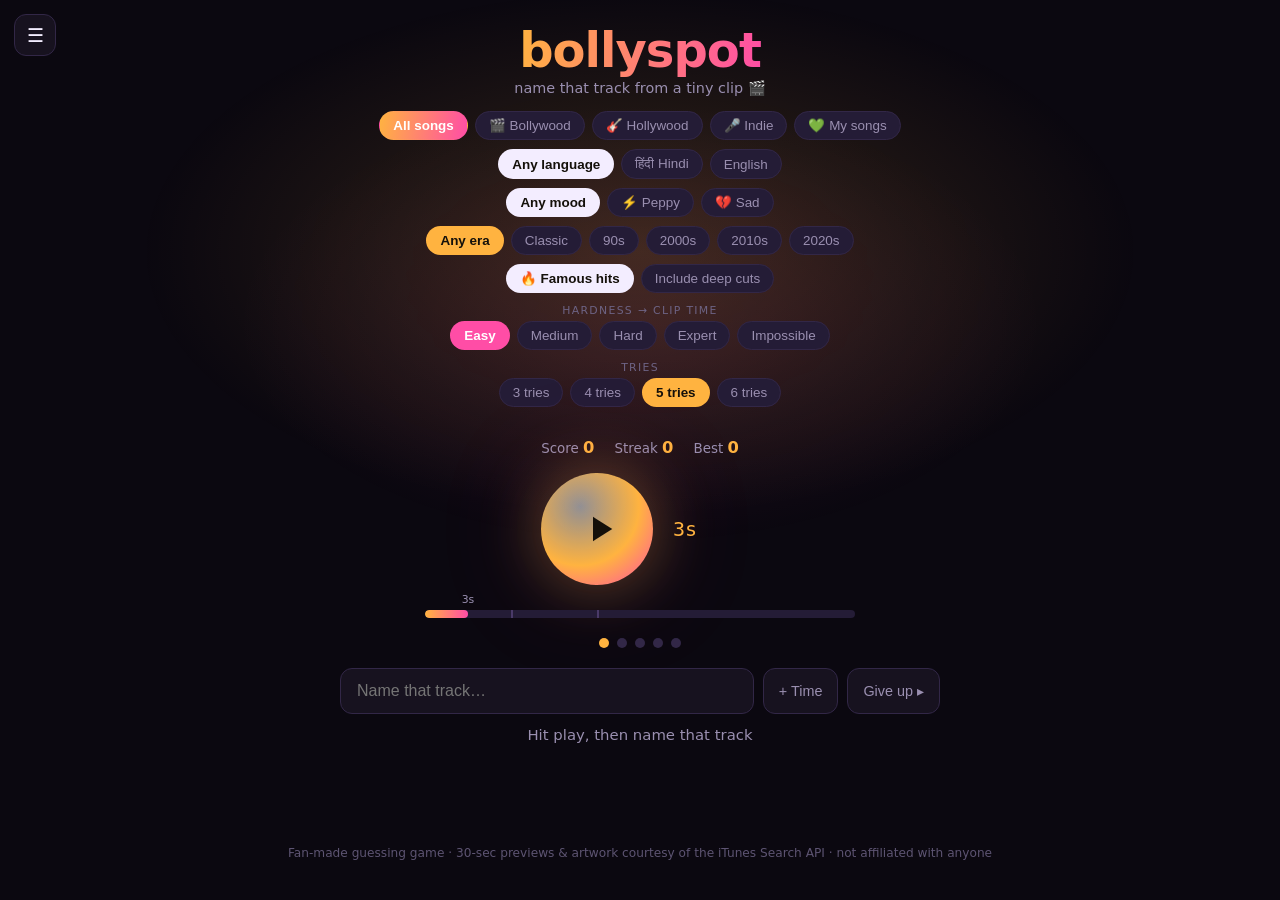
==== index.html @ 14701d55 "Import your own songs (Spotify export / pasted list) as a catalog - New My-songs catalog: paste Song" ====
<!DOCTYPE html>
<html lang="en">
<head>
<meta charset="utf-8">
<meta name="viewport" content="width=device-width, initial-scale=1">
<title>BollySpot — guess the song</title>
<style>
  :root {
    --bg: #0b0810;
    --panel: #17121f;
    --panel2: #1f1830;
    --text: #f3edff;
    --muted: #9a8fb0;
    --a1: #ffb340;
    --a2: #ff4da6;
    --a1-rgb: 255,179,64;
    --a2-rgb: 255,77,166;
    --green: #3ddc84;
    --red: #ff5470;
    --pill: #241c36;
    --line: #322747;
  }
  body[data-spot="green"] { --a1: #3ddc84; --a2: #1db954; --a1-rgb: 61,220,132; --a2-rgb: 29,185,84; }
  body[data-spot="blue"]  { --a1: #4dc3ff; --a2: #7a5cff; --a1-rgb: 77,195,255; --a2-rgb: 122,92,255; }
  body[data-spot="pink"]  { --a1: #ff4da6; --a2: #ff8a5c; --a1-rgb: 255,77,166; --a2-rgb: 255,138,92; }
  * { box-sizing: border-box; }
  html, body { height: 100%; }
  body {
    margin: 0;
    font-family: "Segoe UI", system-ui, -apple-system, sans-serif;
    background: var(--bg);
    color: var(--text);
    overflow-x: hidden;
  }
  .stage { min-height: 100vh; display: flex; flex-direction: column; align-items: center; padding: 20px 14px 40px; position: relative; }
  .spotlight {
    position: fixed; inset: 0; pointer-events: none; z-index: 0;
    background:
      radial-gradient(ellipse 60% 45% at 50% 28%, rgba(var(--a1-rgb), .17), transparent 65%),
      radial-gradient(ellipse 45% 35% at 50% 36%, rgba(var(--a2-rgb), .11), transparent 70%);
  }
  .wrap { position: relative; z-index: 1; width: 100%; max-width: 600px; display: flex; flex-direction: column; align-items: center; }
  h1.logo {
    font-size: clamp(2rem, 7vw, 3rem); margin: 2px 0 0; letter-spacing: -.02em;
    background: linear-gradient(100deg, var(--a1), var(--a2));
    -webkit-background-clip: text; background-clip: text; color: transparent; font-weight: 800;
  }
  .tagline { color: var(--muted); margin: 2px 0 14px; font-size: .9rem; }

  .pills { display: flex; flex-wrap: wrap; gap: 7px; justify-content: center; margin-bottom: 9px; }
  .pill {
    background: var(--pill); color: var(--muted); border: 1px solid var(--line);
    padding: 6px 13px; border-radius: 999px; cursor: pointer; font-size: .84rem; transition: all .15s;
    user-select: none;
  }
  .pill:hover { color: var(--text); border-color: #4a3a68; }
  .pill.active { color: #14100a; font-weight: 700; border-color: transparent; }
  .pills.cat .pill.active { background: linear-gradient(100deg, var(--a1), var(--a2)); color: #fff; }
  .pills.lang .pill.active, .pills.mood .pill.active, .pills.fame .pill.active { background: var(--text); }
  .pills.era .pill.active { background: var(--a1); }
  .pills.diff .pill.active { background: var(--a2); color: #fff; }
  .pills.tries .pill.active { background: var(--a1); }
  .rowlabel { font-size: .68rem; letter-spacing: .12em; text-transform: uppercase; color: #6d6384; margin: 2px 0 4px; }

  .chipbar { display: flex; gap: 8px; flex-wrap: wrap; justify-content: center; margin-bottom: 8px; }
  .chip {
    background: var(--panel2); border: 1px solid var(--a1); color: var(--a1);
    border-radius: 999px; padding: 5px 12px; font-size: .82rem; cursor: pointer;
  }
  .chip b { font-weight: 800; }

  .teambar { display: flex; gap: 8px; flex-wrap: wrap; justify-content: center; margin: 4px 0 6px; }
  .teamchip {
    background: var(--panel); border: 1px solid var(--line); border-radius: 12px;
    padding: 7px 14px; font-size: .88rem; color: var(--muted); cursor: pointer; transition: all .2s;
  }
  .teamchip b { color: var(--text); }
  .teamchip .tscore { color: var(--a1); font-weight: 800; margin-left: 6px; }
  .teamchip.turn { border-color: var(--a1); box-shadow: 0 0 18px rgba(var(--a1-rgb), .35); color: var(--text); }

  .stats { display: flex; gap: 20px; color: var(--muted); font-size: .84rem; margin: 4px 0 0; }
  .stats b { color: var(--a1); font-size: 1.02rem; }

  .playzone { margin: 16px 0 4px; display: flex; flex-direction: column; align-items: center; width: 100%; }
  .playrow { display: flex; align-items: center; gap: 20px; }
  .playbtn {
    width: 112px; height: 112px; border-radius: 50%;
    background: radial-gradient(circle at 35% 30%, rgba(255,255,255,.55), var(--a1) 55%, var(--a2));
    border: none; cursor: pointer; display: grid; place-items: center;
    box-shadow: 0 0 60px rgba(var(--a1-rgb), .35), 0 0 120px rgba(var(--a2-rgb), .15);
    transition: transform .12s;
  }
  .playbtn:hover { transform: scale(1.05); }
  .playbtn:active { transform: scale(.97); }
  .playbtn svg { width: 42px; height: 42px; fill: #14100a; margin-left: 6px; }
  .playbtn.playing svg { margin-left: 0; }
  .playbtn.pulse { animation: pulse 1.4s ease-out infinite; }
  @keyframes pulse {
    0% { box-shadow: 0 0 60px rgba(var(--a1-rgb), .35), 0 0 0 0 rgba(var(--a1-rgb), .45); }
    100% { box-shadow: 0 0 60px rgba(var(--a1-rgb), .35), 0 0 0 42px rgba(var(--a1-rgb), 0); }
  }
  .sniplen { font-family: Consolas, monospace; font-size: 1.25rem; color: var(--a1); min-width: 66px; text-align: left; }

  .timeline { width: 100%; max-width: 430px; margin-top: 16px; position: relative; height: 26px; }
  .tl-bar { position: absolute; top: 9px; left: 0; right: 0; height: 8px; border-radius: 4px; background: var(--pill); overflow: hidden; }
  .tl-fill { height: 100%; width: 0%; border-radius: 4px; background: linear-gradient(90deg, var(--a1), var(--a2)); transition: width .25s; }
  .tl-cursor { position: absolute; top: 6px; width: 2px; height: 14px; background: #fff; opacity: 0; transition: opacity .2s; }
  .tl-tick { position: absolute; top: 9px; width: 2px; height: 8px; background: #4a3a68; }
  .tl-label { position: absolute; top: -8px; font-size: .68rem; color: var(--muted); transform: translateX(-50%); }

  .attempts { display: flex; gap: 8px; margin-top: 11px; }
  .dot { width: 10px; height: 10px; border-radius: 50%; background: var(--line); }
  .dot.used { background: var(--red); }
  .dot.current { background: var(--a1); }

  .controls { display: flex; gap: 9px; width: 100%; margin-top: 16px; }
  .guessbox { position: relative; flex: 1; }
  .guessbox input {
    width: 100%; padding: 13px 16px; border-radius: 12px; background: var(--panel);
    color: var(--text); border: 1px solid var(--line); font-size: 1rem; outline: none;
  }
  .guessbox input:focus { border-color: var(--a1); }
  .btn {
    background: var(--panel); color: var(--muted); border: 1px solid var(--line);
    border-radius: 12px; padding: 0 15px; cursor: pointer; font-size: .9rem;
    transition: all .15s; white-space: nowrap;
  }
  .btn:hover { color: var(--text); border-color: #4a3a68; }
  .btn.warn:hover { color: var(--red); border-color: var(--red); }
  .suggest {
    position: absolute; left: 0; right: 0; bottom: calc(100% + 6px);
    background: var(--panel2); border: 1px solid var(--line); border-radius: 12px;
    max-height: 262px; overflow-y: auto; display: none; z-index: 5;
    box-shadow: 0 -8px 30px rgba(0,0,0,.5);
  }
  .suggest.open { display: block; }
  .sug { padding: 10px 14px; cursor: pointer; font-size: .92rem; border-bottom: 1px solid var(--pill); }
  .sug:last-child { border-bottom: none; }
  .sug small { color: var(--muted); display: block; }
  .sug:hover, .sug.sel { background: #2c2244; }

  .msg { min-height: 22px; margin-top: 12px; font-size: .93rem; color: var(--muted); text-align: center; }
  .shake { animation: shake .35s; }
  @keyframes shake { 0%,100%{transform:translateX(0)} 25%{transform:translateX(-8px)} 75%{transform:translateX(8px)} }

  /* toasts — above everything */
  .toasts { position: fixed; top: 16px; left: 50%; transform: translateX(-50%); z-index: 90; display: flex; flex-direction: column; gap: 8px; align-items: center; pointer-events: none; width: max-content; max-width: 92vw; }
  .toast {
    padding: 14px 26px; border-radius: 16px; font-weight: 800; font-size: 1.08rem;
    background: var(--panel2); border: 2px solid var(--line); color: var(--text);
    box-shadow: 0 12px 44px rgba(0,0,0,.65); animation: toastin .3s cubic-bezier(.2,1.4,.4,1);
    text-align: center;
  }
  .toast.out { animation: toastout .3s forwards; }
  .toast.good { border-color: var(--green); color: var(--green); background: #0f2b1d; }
  .toast.bad { border-color: var(--red); color: var(--red); background: #2f1420; }
  @keyframes toastin { from { transform: translateY(-34px) scale(.8); opacity: 0; } }
  @keyframes toastout { to { transform: translateY(-22px); opacity: 0; } }

  /* reveal — centered modal, no scrolling needed */
  .rscrim { position: fixed; inset: 0; z-index: 60; background: rgba(5,3,10,.72); backdrop-filter: blur(3px); display: none; }
  .rscrim.open { display: block; animation: fadein .2s; }
  @keyframes fadein { from { opacity: 0; } }
  .reveal {
    position: fixed; z-index: 61; top: 50%; left: 50%; transform: translate(-50%,-50%);
    width: min(420px, 92vw); display: none;
    background: var(--panel); border: 1px solid var(--line); border-radius: 20px;
    padding: 22px; text-align: center; box-shadow: 0 30px 80px rgba(0,0,0,.7);
  }
  .reveal.open { display: block; animation: pop .3s; }
  @keyframes pop { from { transform: translate(-50%,-50%) scale(.9); opacity: 0; } }
  .reveal img { width: 132px; height: 132px; border-radius: 14px; object-fit: cover; box-shadow: 0 8px 30px rgba(0,0,0,.5); }
  .reveal .rtitle { font-size: 1.3rem; font-weight: 800; margin: 12px 0 2px; }
  .reveal .rmeta { color: var(--muted); font-size: .92rem; }
  .reveal .verdict { font-weight: 800; font-size: 1rem; letter-spacing: .08em; text-transform: uppercase; margin-bottom: 10px; }
  .reveal .verdict.good { color: var(--green); }
  .reveal .verdict.bad { color: var(--red); }
  .reveal .actions { display: flex; gap: 10px; justify-content: center; margin-top: 18px; }
  .btn.primary { background: linear-gradient(100deg, var(--a1), var(--a2)); color: #fff; font-weight: 700; border: none; padding: 13px 24px; font-size: 1rem; }
  .btn.primary:hover { filter: brightness(1.15); color: #fff; }
  .reveal .btn { padding: 13px 16px; }

  /* menu */
  .menubtn {
    position: fixed; top: 14px; left: 14px; z-index: 70;
    width: 42px; height: 42px; border-radius: 12px; background: var(--panel);
    border: 1px solid var(--line); color: var(--text); cursor: pointer; font-size: 1.2rem;
  }
  .drawer {
    position: fixed; top: 0; left: 0; bottom: 0; width: min(310px, 86vw); z-index: 75;
    background: var(--panel2); border-right: 1px solid var(--line);
    transform: translateX(-100%); transition: transform .25s; padding: 18px;
    overflow-y: auto;
  }
  .drawer.open { transform: translateX(0); }
  .drawer h3 { margin: 16px 0 8px; font-size: .78rem; text-transform: uppercase; letter-spacing: .1em; color: var(--muted); }
  .drawer h3:first-of-type { margin-top: 6px; }
  .swatches { display: flex; gap: 10px; }
  .swatch { width: 34px; height: 34px; border-radius: 50%; cursor: pointer; border: 2px solid transparent; }
  .swatch.active { border-color: #fff; }
  .sw-gold { background: linear-gradient(120deg, #ffb340, #ff4da6); }
  .sw-green { background: linear-gradient(120deg, #3ddc84, #1db954); }
  .sw-blue { background: linear-gradient(120deg, #4dc3ff, #7a5cff); }
  .sw-pink { background: linear-gradient(120deg, #ff4da6, #ff8a5c); }
  .drawer label.row { display: flex; align-items: center; justify-content: space-between; padding: 7px 0; font-size: .92rem; color: var(--text); cursor: pointer; gap: 10px; }
  .drawer input[type="range"] { width: 120px; accent-color: var(--a1); }
  .drawer input[type="checkbox"] { accent-color: var(--a1); width: 18px; height: 18px; }
  .drawer input[type="text"] {
    width: 100%; padding: 10px 12px; border-radius: 10px; background: var(--panel);
    color: var(--text); border: 1px solid var(--line); font-size: .92rem; outline: none;
  }
  .drawer .btn { width: 100%; padding: 10px; margin-top: 6px; }
  .drawer .minipills { display: flex; gap: 6px; flex-wrap: wrap; }
  .drawer .minipills .pill { padding: 6px 12px; }
  .drawer .minipills .pill.active { background: var(--a1); }
  .scrim { position: fixed; inset: 0; z-index: 72; background: rgba(0,0,0,.5); display: none; }
  .scrim.open { display: block; }
  .drawer .count { color: var(--muted); font-size: .78rem; margin-top: 14px; line-height: 1.5; }

  footer { position: relative; z-index: 1; margin-top: auto; padding-top: 26px; color: #5d5472; font-size: .76rem; text-align: center; }

  @media (max-width: 520px) {
    .stage { padding: 14px 10px 30px; }
    .controls { flex-direction: column; }
    .controls .btn { padding: 13px; }
    .playbtn { width: 96px; height: 96px; }
    .playbtn svg { width: 36px; height: 36px; }
    .pill { padding: 6px 11px; font-size: .8rem; }
    .playrow { gap: 14px; }
    .stats { gap: 14px; }
    .reveal .actions { flex-direction: column; }
    .menubtn { top: 10px; left: 10px; }
    h1.logo { margin-top: 34px; }
  }
</style>
</head>
<body data-spot="gold">
<button class="menubtn" id="menuBtn" title="Options">☰</button>
<div class="scrim" id="scrim"></div>
<div class="drawer" id="drawer">
  <h3>Teams (pass &amp; play)</h3>
  <div class="minipills" id="teamPills"></div>
  <h3>My songs (Spotify / any list)</h3>
  <button class="btn" id="importBtn">📥 Import my songs</button>
  <button class="btn warn" id="clearMyBtn">Clear imported songs</button>
  <h3>Artist filter</h3>
  <input type="text" id="artistInput" list="artistList" placeholder="Type an artist…">
  <datalist id="artistList"></datalist>
  <button class="btn" id="artistClear">Clear artist</button>
  <h3>Spotlight</h3>
  <div class="swatches" id="swatches">
    <div class="swatch sw-gold active" data-spot="gold" title="Gold"></div>
    <div class="swatch sw-green" data-spot="green" title="Green"></div>
    <div class="swatch sw-blue" data-spot="blue" title="Blue"></div>
    <div class="swatch sw-pink" data-spot="pink" title="Pink"></div>
  </div>
  <h3>Gameplay</h3>
  <label class="row">From the start <input type="checkbox" id="fromStart"></label>
  <label class="row">Sound effects <input type="checkbox" id="sfx" checked></label>
  <label class="row">Volume <input type="range" id="volume" min="0" max="100" value="90"></label>
  <h3>Danger zone</h3>
  <button class="btn warn" id="resetStats">Reset score &amp; stats</button>
  <div class="count" id="catalogCount"></div>
</div>

<div class="stage">
  <div class="spotlight"></div>
  <div class="toasts" id="toasts"></div>
  <div class="wrap">
    <h1 class="logo">bollyspot</h1>
    <p class="tagline">name that track from a tiny clip 🎬</p>

    <div class="pills cat" id="catPills"></div>
    <div class="pills lang" id="langPills"></div>
    <div class="pills mood" id="moodPills"></div>
    <div class="pills era" id="eraPills"></div>
    <div class="pills fame" id="famePills"></div>
    <div class="rowlabel">Hardness → clip time</div>
    <div class="pills diff" id="diffPills"></div>
    <div class="rowlabel">Tries</div>
    <div class="pills tries" id="triesPills"></div>

    <div class="chipbar" id="chipbar"></div>
    <div class="teambar" id="teambar"></div>

    <div class="stats">
      <span>Score <b id="score">0</b></span>
      <span>Streak <b id="streak">0</b></span>
      <span>Best <b id="best">0</b></span>
    </div>

    <div class="playzone">
      <div class="playrow">
        <button class="playbtn pulse" id="playBtn" title="Play snippet (Space)">
          <svg viewBox="0 0 24 24" id="playIcon"><path d="M8 5v14l11-7z"/></svg>
        </button>
        <div class="sniplen" id="snipLen">0.1s</div>
      </div>
      <div class="timeline" id="timeline">
        <div class="tl-bar"><div class="tl-fill" id="tlFill"></div></div>
        <div class="tl-cursor" id="tlCursor"></div>
      </div>
      <div class="attempts" id="attempts"></div>
    </div>

    <div class="controls" id="controls">
      <div class="guessbox">
        <div class="suggest" id="suggest"></div>
        <input id="guess" type="text" placeholder="Name that track…" autocomplete="off" spellcheck="false">
      </div>
      <button class="btn" id="moreBtn" title="Doubles the clip, costs a try">+ Time</button>
      <button class="btn warn" id="skipBtn">Give up ▸</button>
    </div>

    <div class="msg" id="msg"></div>
  </div>

  <div class="rscrim" id="iscrim"></div>
  <div class="reveal imp" id="importModal">
    <div class="rtitle">📥 Import your songs</div>
    <div class="rmeta" style="margin:8px 0 12px">
      Paste songs below (one per line, <b>Song - Artist</b>) or drop a CSV export
      of your Spotify library (e.g. from <b>exportify.net</b> — open it, pick your
      Liked Songs playlist, download the CSV).
    </div>
    <textarea id="impText" placeholder="Kesariya - Arijit Singh&#10;Husn - Anuv Jain&#10;Blinding Lights - The Weeknd"
      style="width:100%;height:110px;background:var(--panel2);color:var(--text);border:1px solid var(--line);border-radius:10px;padding:10px;font-size:.9rem;resize:vertical"></textarea>
    <input type="file" id="impFile" accept=".csv,.txt" style="margin:10px 0;width:100%;color:var(--muted);font-size:.85rem">
    <div class="rmeta" id="impStatus" style="min-height:20px"></div>
    <div class="tl-bar" style="position:relative;margin:8px 0"><div class="tl-fill" id="impProg" style="width:0%"></div></div>
    <div class="actions">
      <button class="btn" id="impCancel">Close</button>
      <button class="btn primary" id="impStart">Scan &amp; match</button>
    </div>
  </div>

  <div class="rscrim" id="rscrim"></div>
  <div class="reveal" id="reveal">
    <div class="verdict" id="verdict"></div>
    <img id="rArt" alt="album art">
    <div class="rtitle" id="rTitle"></div>
    <div class="rmeta" id="rMeta"></div>
    <div class="actions">
      <button class="btn" id="fullBtn">▶ Play preview</button>
      <button class="btn primary" id="nextBtn">Next song ⟶</button>
    </div>
  </div>

  <footer>Fan-made guessing game · 30-sec previews &amp; artwork courtesy of the iTunes Search API · not affiliated with anyone</footer>
</div>

<script id="songdata" type="application/json">[{"t":"Tasveer Teri Dil Mein","a":"Lata Mangeshkar \u0026 Mohd. Rafi","m":"Maya","y":1937,"p":"https://audio-ssl.itunes.apple.com/itunes-assets/AudioPreview115/v4/a8/df/a7/a8dfa707-4ffc-b480-0bdf-1e609ef6c51b/mzaf_13122909032477651821.plus.aac.p.m4a","art":"https://is1-ssl.mzstatic.com/image/thumb/Music128/v4/66/66/bf/6666bf0c-572a-2478-de4b-653e000b7be9/191773224738.jpg/300x300bb.jpg","c":"b","l":"hi","f":0},{"t":"Suhani Raat Dhal Chuki","a":"Mohd. Rafi","m":"Dulari","y":1941,"p":"https://audio-ssl.itunes.apple.com/itunes-assets/AudioPreview115/v4/63/39/f9/6339f99f-0017-37fa-e75f-edfe9728d6c2/mzaf_10188318811697624551.plus.aac.p.m4a","art":"https://is1-ssl.mzstatic.com/image/thumb/Music128/v4/ac/89/9c/ac899c0a-c92f-243d-bafa-685e8c8ce4af/191773200664.jpg/300x300bb.jpg","c":"b","l":"hi","f":0},{"t":"Tere Mere Honthon Pe Mitwa","a":"Lata Mangeshkar \u0026 Babla Mehta","m":"Chandni","y":1942,"p":"https://audio-ssl.itunes.apple.com/itunes-assets/AudioPreview115/v4/ed/38/5f/ed385fb1-615d-2497-8a7c-5a4785753778/mzaf_1731039262826774845.plus.aac.p.m4a","art":"https://is1-ssl.mzstatic.com/image/thumb/Music62/v4/8a/3e/23/8a3e239d-32e0-428d-9c6c-301f7a7dc987/192562250280.jpg/300x300bb.jpg","c":"b","l":"hi","f":0},{"t":"The House I Live In (That\u0027s America To Me) [78 rpm Version]","a":"Frank Sinatra","m":"","y":1945,"p":"https://audio-ssl.itunes.apple.com/itunes-assets/AudioPreview115/v4/52/ca/70/52ca702d-b12f-3c4b-35d0-23d7b4f009be/mzaf_14296592251887927761.plus.aac.p.m4a","art":"https://is1-ssl.mzstatic.com/image/thumb/Music114/v4/0f/e6/46/0fe6466d-8ad3-4d5d-e2e3-ffe36ccd512d/886443927131.jpg/300x300bb.jpg","c":"h","l":"en","f":0},{"t":"Nancy (With The Laughing Face)","a":"Frank Sinatra","m":"","y":1945,"p":"https://audio-ssl.itunes.apple.com/itunes-assets/AudioPreview115/v4/5c/c3/ec/5cc3ecd9-3a14-b71f-9cb7-dc164e5ef32b/mzaf_10933127677423802681.plus.aac.p.m4a","art":"https://is1-ssl.mzstatic.com/image/thumb/Music3/v4/c1/c6/64/c1c664dd-d639-d280-2eb3-d4507127568f/dj.lehkesyv.jpg/300x300bb.jpg","c":"h","l":"en","f":0},{"t":"Kisi Ki Muskurahaton Se","a":"Mukesh","m":"Anari","y":1946,"p":"https://audio-ssl.itunes.apple.com/itunes-assets/AudioPreview115/v4/89/05/15/89051594-577f-7c1c-64b2-063983fea991/mzaf_1749019959683858413.plus.aac.p.m4a","art":"https://is1-ssl.mzstatic.com/image/thumb/Music114/v4/4e/0c/7e/4e0c7e02-75d9-d54d-45cd-359cbe73f2a5/191773202279.jpg/300x300bb.jpg","c":"b","l":"hi","f":1},{"t":"Dil Jalta Hai To Jalne De","a":"Mukesh","m":"Pehli Nazar","y":1946,"p":"https://audio-ssl.itunes.apple.com/itunes-assets/AudioPreview115/v4/e5/7b/ff/e57bffed-601b-774a-8067-6288ee993ec4/mzaf_12052891764380022042.plus.aac.p.m4a","art":"https://is1-ssl.mzstatic.com/image/thumb/Music128/v4/98/dc/8e/98dc8e54-0552-f691-facd-b73594c6909b/192562769447.jpg/300x300bb.jpg","c":"b","l":"hi","f":0},{"t":"KISI KI MUSKURAHATON PE","a":"Mukesh","m":"","y":1946,"p":"https://audio-ssl.itunes.apple.com/itunes-assets/AudioPreview116/v4/e0/23/65/e0236557-3bb1-d9bc-2d25-5b8bf074fb36/mzaf_16248184556772758122.plus.aac.p.m4a","art":"https://is1-ssl.mzstatic.com/image/thumb/Music126/v4/20/37/f9/2037f9f4-5879-4a1f-cd7b-b6f99363644a/197188590895.jpg/300x300bb.jpg","c":"b","l":"hi","f":0},{"t":"Yeh Mera Diwanapan Hai","a":"Mukesh","m":"Yahudi","y":1946,"p":"https://audio-ssl.itunes.apple.com/itunes-assets/AudioPreview125/v4/a3/17/bc/a317bcf6-e84e-8581-b43f-df8e17ea8e36/mzaf_15438594607442307834.plus.aac.p.m4a","art":"https://is1-ssl.mzstatic.com/image/thumb/Music118/v4/3f/3c/ef/3f3cef9b-0f31-70be-d2c0-df179cfe78ca/191773203450.jpg/300x300bb.jpg","c":"b","l":"hi","f":1},{"t":"Tum Mujhe Yun Bhula Na Paoge","a":"Mohd. Rafi","m":"Pagla Kahin Ka","y":1947,"p":"https://audio-ssl.itunes.apple.com/itunes-assets/AudioPreview115/v4/ff/da/9e/ffda9ebf-a458-a4c1-afb4-b5d008088188/mzaf_7538476551417706730.plus.aac.p.m4a","art":"https://is1-ssl.mzstatic.com/image/thumb/Music118/v4/f9/85/ef/f985ef32-7ec5-1faa-88ba-cbf69e639b2d/191773211554.jpg/300x300bb.jpg","c":"b","l":"hi","f":0},{"t":"Chaudhvin Ka Chand Ho","a":"Mohd. Rafi","m":"Chaudhvin Ka Chand","y":1947,"p":"https://audio-ssl.itunes.apple.com/itunes-assets/AudioPreview211/v4/38/4f/95/384f9564-f4cf-fac8-b677-fedc4ae024a8/mzaf_2604785627545434562.plus.aac.p.m4a","art":"https://is1-ssl.mzstatic.com/image/thumb/Music128/v4/b8/c2/81/b8c28149-c9dd-2075-2810-f1cc9dd3c187/192562482827.jpg/300x300bb.jpg","c":"b","l":"hi","f":0},{"t":"Aaja Tujhko Pukare Mera Pyar","a":"Mohd. Rafi","m":"Neel Kamal","y":1947,"p":"https://audio-ssl.itunes.apple.com/itunes-assets/AudioPreview115/v4/39/2f/5e/392f5e93-a881-5992-ccc4-611f2aff1873/mzaf_10434470995864711521.plus.aac.p.m4a","art":"https://is1-ssl.mzstatic.com/image/thumb/Music118/v4/a6/96/e3/a696e3e2-865d-e5d4-a01a-a8ec99341616/191773224998.jpg/300x300bb.jpg","c":"b","l":"hi","f":0},{"t":"Tumsa Nahin Dekha","a":"Mohd. Rafi","m":"Tumsa Nahin Dekha","y":1947,"p":"https://audio-ssl.itunes.apple.com/itunes-assets/AudioPreview115/v4/9d/7b/bc/9d7bbc31-325e-6738-6b3f-bf124e1326f9/mzaf_758161989134954374.plus.aac.p.m4a","art":"https://is1-ssl.mzstatic.com/image/thumb/Music128/v4/86/21/9b/86219bd1-7f36-0bdf-edd6-59f078eceb3d/191773202057.jpg/300x300bb.jpg","c":"b","l":"hi","f":0},{"t":"Teri Aankhon Ke Siva","a":"Mohd. Rafi","m":"Chirag","y":1947,"p":"https://audio-ssl.itunes.apple.com/itunes-assets/AudioPreview125/v4/dc/53/45/dc534534-7ebc-5e72-f1c9-e0523013bcde/mzaf_16668830905773275333.plus.aac.p.m4a","art":"https://is1-ssl.mzstatic.com/image/thumb/Music118/v4/bc/b9/3b/bcb93be6-914c-419e-fc87-ac6be5cc8612/191773211325.jpg/300x300bb.jpg","c":"b","l":"hi","f":0},{"t":"Awara Hoon","a":"Mukesh","m":"Awara","y":1948,"p":"https://audio-ssl.itunes.apple.com/itunes-assets/AudioPreview115/v4/27/74/e2/2774e27b-88e9-2e25-e665-7b0a08c280d9/mzaf_8375264960865960251.plus.aac.p.m4a","art":"https://is1-ssl.mzstatic.com/image/thumb/Music123/v4/a9/3f/67/a93f674c-378d-6665-5a38-6029e9b42465/191773204730.jpg/300x300bb.jpg","c":"b","l":"hi","f":1},{"t":"I\u0027ve Got a Crush on You","a":"Frank Sinatra","m":"","y":1948,"p":"https://audio-ssl.itunes.apple.com/itunes-assets/AudioPreview125/v4/4f/1a/fd/4f1afd36-e5ec-6d53-8093-a6956847d604/mzaf_12364329465751302991.plus.aac.p.m4a","art":"https://is1-ssl.mzstatic.com/image/thumb/Music114/v4/22/40/4b/22404bb9-cb98-0d1e-bb9a-d43f3ce841b5/886443930896.jpg/300x300bb.jpg","c":"h","l":"en","f":0},{"t":"Aa Ja Re Ab Mera Dil Pukare","a":"Mukesh \u0026 Lata Mangeshkar","m":"Aah","y":1948,"p":"https://audio-ssl.itunes.apple.com/itunes-assets/AudioPreview115/v4/1d/02/b4/1d02b4e0-dfbe-1a41-e449-07a67d6523fb/mzaf_9452670164002564569.plus.aac.p.m4a","art":"https://is1-ssl.mzstatic.com/image/thumb/Music124/v4/9d/74/21/9d7421b1-b679-43d8-b5b2-b725855ac9dd/191773201296.jpg/300x300bb.jpg","c":"b","l":"hi","f":0},{"t":"Patli Kamar Hai","a":"Lata Mangeshkar \u0026 Mukesh","m":"Barsaat","y":1949,"p":"https://audio-ssl.itunes.apple.com/itunes-assets/AudioPreview125/v4/2d/f9/8c/2df98ca1-9363-5ae9-0a13-4c099a5e5fb2/mzaf_1942251814568517549.plus.aac.p.m4a","art":"https://is1-ssl.mzstatic.com/image/thumb/Music124/v4/cd/a4/be/cda4be6f-e152-7399-6f5e-9f14dd9a566c/191773200671.jpg/300x300bb.jpg","c":"b","l":"hi","f":0},{"t":"Re Mama Re Mama Re","a":"Mohd. Rafi","m":"Andaz","y":1949,"p":"https://audio-ssl.itunes.apple.com/itunes-assets/AudioPreview211/v4/61/f3/27/61f3274c-26ef-fca1-5db2-619bb916dc2d/mzaf_14462149855172789060.plus.aac.p.m4a","art":"https://is1-ssl.mzstatic.com/image/thumb/Music62/v4/d9/42/b1/d942b197-2d2e-0a5b-ab75-ef42ff251963/191773225100.jpg/300x300bb.jpg","c":"b","l":"hi","f":0},{"t":"Ek Pardesi Mera Dil Le Gaya","a":"Mohd. Rafi \u0026 Asha Bhosle","m":"Phagun","y":1949,"p":"https://audio-ssl.itunes.apple.com/itunes-assets/AudioPreview115/v4/cb/23/69/cb23691d-5d00-ad5e-6cec-0ebc38ea54c6/mzaf_9578356281558966535.plus.aac.p.m4a","art":"https://is1-ssl.mzstatic.com/image/thumb/Music124/v4/94/cd/7c/94cd7c01-e405-5c28-543d-ea4c6c208ecb/191773203467.jpg/300x300bb.jpg","c":"b","l":"hi","f":0},{"t":"Dam Bhar Jo Udhar Munh Phere","a":"Lata Mangeshkar \u0026 Mukesh","m":"Awara","y":1949,"p":"https://audio-ssl.itunes.apple.com/itunes-assets/AudioPreview115/v4/f8/3c/cb/f83ccb1a-2b21-8feb-bad0-cce19a969fc3/mzaf_16323772498534891310.plus.aac.p.m4a","art":"https://is1-ssl.mzstatic.com/image/thumb/Music123/v4/a9/3f/67/a93f674c-378d-6665-5a38-6029e9b42465/191773204730.jpg/300x300bb.jpg","c":"b","l":"hi","f":0},{"t":"O Mere Sanam","a":"Lata Mangeshkar \u0026 Mukesh","m":"Sangam","y":1949,"p":"https://audio-ssl.itunes.apple.com/itunes-assets/AudioPreview115/v4/6c/43/ed/6c43eded-0d81-9939-3bb1-6af9c10858f8/mzaf_13395152617293784611.plus.aac.p.m4a","art":"https://is1-ssl.mzstatic.com/image/thumb/Music128/v4/06/c3/ae/06c3ae6e-a0d9-71a1-b971-677aed445528/191773199548.jpg/300x300bb.jpg","c":"b","l":"hi","f":0},{"t":"Dil Ki Nazar Se","a":"Lata Mangeshkar \u0026 Mukesh","m":"Anari","y":1949,"p":"https://audio-ssl.itunes.apple.com/itunes-assets/AudioPreview125/v4/cf/dc/dc/cfdcdc1f-1cbb-9f95-c93b-c3421869317f/mzaf_18264826627081379977.plus.aac.p.m4a","art":"https://is1-ssl.mzstatic.com/image/thumb/Music114/v4/4e/0c/7e/4e0c7e02-75d9-d54d-45cd-359cbe73f2a5/191773202279.jpg/300x300bb.jpg","c":"b","l":"hi","f":0},{"t":"Dil Tadap Tadap Ke Kah Raha","a":"Mukesh \u0026 Lata Mangeshkar","m":"Madhumati","y":1949,"p":"https://audio-ssl.itunes.apple.com/itunes-assets/AudioPreview125/v4/fa/6f/30/fa6f30ca-aa1a-eb4f-8795-df0fd25bb680/mzaf_13913119021374678038.plus.aac.p.m4a","art":"https://is1-ssl.mzstatic.com/image/thumb/Music118/v4/42/36/4f/42364f16-3322-97e7-867e-7a55cdb7cd86/191773224691.jpg/300x300bb.jpg","c":"b","l":"hi","f":1},{"t":"Chhoo Lene Do Nazuk Honthon Ko","a":"Mohd. Rafi","m":"Kaajal","y":1949,"p":"https://audio-ssl.itunes.apple.com/itunes-assets/AudioPreview221/v4/a8/0b/4e/a80b4e61-0596-5a99-603e-033409a39346/mzaf_5592330004635742348.plus.aac.p.m4a","art":"https://is1-ssl.mzstatic.com/image/thumb/Music128/v4/b8/c2/81/b8c28149-c9dd-2075-2810-f1cc9dd3c187/192562482827.jpg/300x300bb.jpg","c":"b","l":"hi","f":0},{"t":"Lag Ja Gale Se Phir","a":"Lata Mangeshkar","m":"Woh Kaun Thi?","y":1949,"p":"https://audio-ssl.itunes.apple.com/itunes-assets/AudioPreview221/v4/8f/52/8e/8f528ee9-5254-6456-5665-bca842b03b40/mzaf_7043251027746538112.plus.aac.p.m4a","art":"https://is1-ssl.mzstatic.com/image/thumb/Music124/v4/4f/59/b4/4f59b41c-6997-9861-2a3d-8c77e7183306/191773223571.jpg/300x300bb.jpg","c":"b","l":"hi","f":1},{"t":"Aap Ki Nazron Ne Samjha","a":"Lata Mangeshkar","m":"Anpadh","y":1949,"p":"https://audio-ssl.itunes.apple.com/itunes-assets/AudioPreview221/v4/79/a4/14/79a414e9-516c-e638-d52c-3ff6b9fdc8dd/mzaf_3603814049644362459.plus.aac.p.m4a","art":"https://is1-ssl.mzstatic.com/image/thumb/Music124/v4/3e/2b/92/3e2b926c-1189-e2f9-abf4-787f26e48482/191773208899.jpg/300x300bb.jpg","c":"b","l":"hi","f":1},{"t":"Aaiye Meherban","a":"Asha Bhosle","m":"","y":1950,"p":"https://audio-ssl.itunes.apple.com/itunes-assets/AudioPreview115/v4/42/7f/a1/427fa15f-5a1b-f933-3feb-fcbd551005fe/mzaf_11061291192969247027.plus.aac.p.m4a","art":"https://is1-ssl.mzstatic.com/image/thumb/Music4/v4/41/ed/d5/41edd537-0925-eac8-2f16-227e0f3ba5b0/5204833038048.jpg/300x300bb.jpg","c":"b","l":"hi","f":0},{"t":"Bhay Bhanjana Vandana Sun","a":"Manna Dey","m":"Basant Bahar","y":1950,"p":"https://audio-ssl.itunes.apple.com/itunes-assets/AudioPreview115/v4/67/7d/5e/677d5e06-d4a1-667b-feb6-770355106267/mzaf_10810278135194603363.plus.aac.p.m4a","art":"https://is1-ssl.mzstatic.com/image/thumb/Music118/v4/28/c0/79/28c07924-51ea-8b7a-0e7d-a36296a86e42/191773222765.jpg/300x300bb.jpg","c":"b","l":"hi","f":0},{"t":"Itna Na Mujhse Tu Pyar Badha","a":"Talat Mahmood \u0026 Lata Mangeshkar","m":"Chhaya","y":1950,"p":"https://audio-ssl.itunes.apple.com/itunes-assets/AudioPreview221/v4/f1/09/91/f1099187-3c3d-1052-3635-121a867fd6d2/mzaf_5022351007283744829.plus.aac.p.m4a","art":"https://is1-ssl.mzstatic.com/image/thumb/Music128/v4/74/cb/87/74cb8725-f0ad-5422-d57d-de8384b9cc9f/191773208868.jpg/300x300bb.jpg","c":"b","l":"hi","f":1},{"t":"The Song Is You","a":"Frank Sinatra","m":"","y":1951,"p":"https://audio-ssl.itunes.apple.com/itunes-assets/AudioPreview221/v4/95/bf/78/95bf782b-63ef-25a0-1d17-33785be528d8/mzaf_15917466091755138554.plus.aac.p.m4a","art":"https://is1-ssl.mzstatic.com/image/thumb/Music124/v4/41/06/f2/4106f217-1192-3a59-ea56-b515dbd5c50c/dj.kuworvmb.jpg/300x300bb.jpg","c":"h","l":"en","f":0},{"t":"I\u0027m a Fool to Want You (78 RPM Version)","a":"Frank Sinatra \u0026 The Ray Charles Singers","m":"","y":1951,"p":"https://audio-ssl.itunes.apple.com/itunes-assets/AudioPreview115/v4/7a/32/52/7a325235-895e-2174-3fb3-1c87b05990d7/mzaf_1253069129280115442.plus.aac.p.m4a","art":"https://is1-ssl.mzstatic.com/image/thumb/Music124/v4/cf/65/0f/cf650f2f-ee57-78d5-d6b2-e60fb8177bf7/886443930933.jpg/300x300bb.jpg","c":"h","l":"en","f":0},{"t":"I\u0027m a Fool to Want You","a":"Frank Sinatra","m":"","y":1951,"p":"https://audio-ssl.itunes.apple.com/itunes-assets/AudioPreview221/v4/c2/4c/23/c24c2306-c926-b6a2-509d-d7f40851a947/mzaf_5784670885595463177.plus.aac.p.m4a","art":"https://is1-ssl.mzstatic.com/image/thumb/Music/7e/09/bf/mzi.ixzwawar.jpg/300x300bb.jpg","c":"h","l":"en","f":0},{"t":"Hum Tujhse Mohabbat Kar Ke","a":"Mukesh","m":"Awara","y":1952,"p":"https://audio-ssl.itunes.apple.com/itunes-assets/AudioPreview125/v4/d7/84/0c/d7840c36-1137-d208-a27b-d329ce0aa3b8/mzaf_7452725432565090200.plus.aac.p.m4a","art":"https://is1-ssl.mzstatic.com/image/thumb/Music123/v4/a9/3f/67/a93f674c-378d-6665-5a38-6029e9b42465/191773204730.jpg/300x300bb.jpg","c":"b","l":"hi","f":0},{"t":"Zameen Se Humen Aasman Par","a":"Asha Bhosle \u0026 Mohd. Rafi","m":"Adalat","y":1952,"p":"https://audio-ssl.itunes.apple.com/itunes-assets/AudioPreview115/v4/e4/47/a3/e447a31a-9b3f-569c-798e-0ade27db00e9/mzaf_4063332901700257744.plus.aac.p.m4a","art":"https://is1-ssl.mzstatic.com/image/thumb/Music128/v4/9d/83/d8/9d83d839-c19c-1b45-7f96-919cd4c44e4b/191773222628.jpg/300x300bb.jpg","c":"b","l":"hi","f":0},{"t":"Aan Milo Shyam Sanwre","a":"Geeta Dutt \u0026 Manna Dey","m":"Devdas","y":1952,"p":"https://audio-ssl.itunes.apple.com/itunes-assets/AudioPreview125/v4/e4/fd/5e/e4fd5e96-4b85-5638-8e04-aefb37b7eb97/mzaf_17205941226269633723.plus.aac.p.m4a","art":"https://is1-ssl.mzstatic.com/image/thumb/Music128/v4/4f/2a/57/4f2a5705-1d4f-359c-e509-5a84aa1e8e44/191773202996.jpg/300x300bb.jpg","c":"b","l":"hi","f":0},{"t":"Dil Ke Jharokhe Mein","a":"Mohd. Rafi","m":"Brahmachari","y":1952,"p":"https://audio-ssl.itunes.apple.com/itunes-assets/AudioPreview115/v4/1d/9b/aa/1d9baac2-fe64-32dd-d94c-ba1117c1780b/mzaf_5692529285361070463.plus.aac.p.m4a","art":"https://is1-ssl.mzstatic.com/image/thumb/Music114/v4/31/12/c2/3112c2a8-49d8-9594-80cc-f1e6fb103c81/191773222888.jpg/300x300bb.jpg","c":"b","l":"hi","f":0},{"t":"Tere Bina Aag Yeh Chandni","a":"Lata Mangeshkar \u0026 Manna Dey","m":"Awara","y":1952,"p":"https://audio-ssl.itunes.apple.com/itunes-assets/AudioPreview115/v4/a0/5d/48/a05d4800-5ff1-3cbb-2f7a-79ff27bae261/mzaf_8193051461542691882.plus.aac.p.m4a","art":"https://is1-ssl.mzstatic.com/image/thumb/Music123/v4/a9/3f/67/a93f674c-378d-6665-5a38-6029e9b42465/191773204730.jpg/300x300bb.jpg","c":"b","l":"hi","f":0},{"t":"Yeh Mera Prem Patra","a":"Mohd. Rafi","m":"Sangam","y":1952,"p":"https://audio-ssl.itunes.apple.com/itunes-assets/AudioPreview125/v4/96/f9/bc/96f9bc59-44a4-7150-e0e8-2481003cc0a0/mzaf_396612150916686066.plus.aac.p.m4a","art":"https://is1-ssl.mzstatic.com/image/thumb/Music128/v4/06/c3/ae/06c3ae6e-a0d9-71a1-b971-677aed445528/191773199548.jpg/300x300bb.jpg","c":"b","l":"hi","f":0},{"t":"O Mehbooba","a":"Mukesh","m":"Sangam","y":1953,"p":"https://audio-ssl.itunes.apple.com/itunes-assets/AudioPreview125/v4/8e/14/04/8e140410-d230-5d2f-1551-ff9736bd2c62/mzaf_8143999935559341027.plus.aac.p.m4a","art":"https://is1-ssl.mzstatic.com/image/thumb/Music128/v4/06/c3/ae/06c3ae6e-a0d9-71a1-b971-677aed445528/191773199548.jpg/300x300bb.jpg","c":"b","l":"hi","f":0},{"t":"Dharti Kahe Pukaar Ke","a":"Lata Mangeshkar \u0026 Manna Dey","m":"Do Bigha Zamin","y":1953,"p":"https://audio-ssl.itunes.apple.com/itunes-assets/AudioPreview125/v4/2a/a2/c5/2aa2c58e-87ca-d92f-4d1e-2d3c7f5c0d0e/mzaf_6118007031058576029.plus.aac.p.m4a","art":"https://is1-ssl.mzstatic.com/image/thumb/Music118/v4/ad/fd/4c/adfd4c84-1149-3d3b-d8fd-0a7e19737e7a/191773203436.jpg/300x300bb.jpg","c":"b","l":"hi","f":0},{"t":"Bol Radha Bol, Pt. 1","a":"Mukesh \u0026 Vyjayanthimala","m":"Sangam","y":1953,"p":"https://audio-ssl.itunes.apple.com/itunes-assets/AudioPreview125/v4/d7/d6/d1/d7d6d156-3bd2-0567-544b-feb78e2ba239/mzaf_15920542290880270856.plus.aac.p.m4a","art":"https://is1-ssl.mzstatic.com/image/thumb/Music128/v4/06/c3/ae/06c3ae6e-a0d9-71a1-b971-677aed445528/191773199548.jpg/300x300bb.jpg","c":"b","l":"hi","f":0},{"t":"Jane Na Nazar Pehchane Jigar","a":"Lata Mangeshkar \u0026 Mukesh","m":"Aah","y":1953,"p":"https://audio-ssl.itunes.apple.com/itunes-assets/AudioPreview125/v4/22/ea/0c/22ea0cd7-3756-9075-9d64-588fdcb67631/mzaf_16750688470409633970.plus.aac.p.m4a","art":"https://is1-ssl.mzstatic.com/image/thumb/Music124/v4/9d/74/21/9d7421b1-b679-43d8-b5b2-b725855ac9dd/191773201296.jpg/300x300bb.jpg","c":"b","l":"hi","f":0},{"t":"Har Dil Jo Pyar Karega","a":"Lata Mangeshkar, Mukesh \u0026 Mahendra Kapoor","m":"Sangam","y":1953,"p":"https://audio-ssl.itunes.apple.com/itunes-assets/AudioPreview125/v4/14/47/42/144742a9-dec7-8cc5-ce57-64c824bcaba7/mzaf_1413946315096831373.plus.aac.p.m4a","art":"https://is1-ssl.mzstatic.com/image/thumb/Music128/v4/06/c3/ae/06c3ae6e-a0d9-71a1-b971-677aed445528/191773199548.jpg/300x300bb.jpg","c":"b","l":"hi","f":0},{"t":"Mama He Treats Your Daughter Mean","a":"Ruth Brown","m":"","y":1953,"p":"https://audio-ssl.itunes.apple.com/itunes-assets/AudioPreview115/v4/29/3b/62/293b627d-6073-bed4-19ac-b8d1c04d85be/mzaf_971146225394379785.plus.aac.p.m4a","art":"https://is1-ssl.mzstatic.com/image/thumb/Music/79/46/86/mzi.qidxquwl.jpg/300x300bb.jpg","c":"h","l":"en","f":0},{"t":"Dost Dost Na Raha Pyar Pyar Na Raha","a":"Mukesh","m":"Sangam","y":1953,"p":"https://audio-ssl.itunes.apple.com/itunes-assets/AudioPreview115/v4/92/1f/ca/921fca5a-5e4f-6b6d-5bb9-c2b72ec6da7a/mzaf_11200242124197077431.plus.aac.p.m4a","art":"https://is1-ssl.mzstatic.com/image/thumb/Music128/v4/06/c3/ae/06c3ae6e-a0d9-71a1-b971-677aed445528/191773199548.jpg/300x300bb.jpg","c":"b","l":"hi","f":0},{"t":"Tu Pyar Ka Sagar Hai","a":"Manna Dey","m":"Seema","y":1954,"p":"https://audio-ssl.itunes.apple.com/itunes-assets/AudioPreview125/v4/0b/b2/94/0bb294ea-3219-342f-83d3-0c3bb520e9a4/mzaf_5382754885425237010.plus.aac.p.m4a","art":"https://is1-ssl.mzstatic.com/image/thumb/Music118/v4/df/76/32/df7632f1-1e14-c8af-c836-b1d99e4533dc/191773201579.jpg/300x300bb.jpg","c":"b","l":"hi","f":1},{"t":"One for My Baby (And One More for the Road)","a":"Frank Sinatra","m":"","y":1954,"p":"https://audio-ssl.itunes.apple.com/itunes-assets/AudioPreview126/v4/b2/20/07/b220070d-6a9d-fb29-53bb-c3615901d288/mzaf_14384484206446317986.plus.aac.p.m4a","art":"https://is1-ssl.mzstatic.com/image/thumb/Music122/v4/6b/50/01/6b500151-82fa-ee63-8b11-5d7c7c7dac95/886445895827.jpg/300x300bb.jpg","c":"h","l":"en","f":0},{"t":"Phool Gendva Na Maro","a":"Manna Dey","m":"Dooj Ka Chand","y":1954,"p":"https://audio-ssl.itunes.apple.com/itunes-assets/AudioPreview125/v4/f6/1a/85/f61a8594-c790-718d-ff80-1ef842ed842a/mzaf_17343989835109993975.plus.aac.p.m4a","art":"https://is1-ssl.mzstatic.com/image/thumb/Music118/v4/e3/79/10/e37910f1-92ed-0835-fc12-28433d669665/191773227265.jpg/300x300bb.jpg","c":"b","l":"hi","f":0},{"t":"That\u0027s All Right","a":"Elvis Presley","m":"","y":1954,"p":"https://audio-ssl.itunes.apple.com/itunes-assets/AudioPreview211/v4/16/92/2e/16922e82-e557-2b85-4a6f-acbc110ef73c/mzaf_1759554588752267020.plus.aac.p.m4a","art":"https://is1-ssl.mzstatic.com/image/thumb/Music211/v4/31/50/1c/31501c72-3bfb-80be-5898-318329885ace/078636767529.jpg/300x300bb.jpg","c":"h","l":"en","f":0},{"t":"My Funny Valentine","a":"Frank Sinatra","m":"","y":1954,"p":"https://audio-ssl.itunes.apple.com/itunes-assets/AudioPreview221/v4/7a/f4/1c/7af41c82-a107-dc77-e534-5241278c4b49/mzaf_17743017976446055122.plus.aac.p.m4a","art":"https://is1-ssl.mzstatic.com/image/thumb/Music122/v4/1d/57/b8/1d57b8b4-12f9-6a24-a34a-8d721ffa8338/14UMGIM63102.rgb.jpg/300x300bb.jpg","c":"h","l":"en","f":0},{"t":"I Get a Kick Out of You","a":"Frank Sinatra","m":"","y":1954,"p":"https://audio-ssl.itunes.apple.com/itunes-assets/AudioPreview211/v4/02/ca/27/02ca2733-b5b6-74cb-fb86-b0800037836d/mzaf_5883952924282080607.plus.aac.p.m4a","art":"https://is1-ssl.mzstatic.com/image/thumb/Music122/v4/1d/57/b8/1d57b8b4-12f9-6a24-a34a-8d721ffa8338/14UMGIM63102.rgb.jpg/300x300bb.jpg","c":"h","l":"en","f":0},{"t":"Good Rockin\u0027 Tonight","a":"Elvis Presley","m":"","y":1954,"p":"https://audio-ssl.itunes.apple.com/itunes-assets/AudioPreview211/v4/67/55/a6/6755a620-670a-08be-b2d9-6264cddcaec5/mzaf_3339147938221112353.plus.aac.p.m4a","art":"https://is1-ssl.mzstatic.com/image/thumb/Music211/v4/31/50/1c/31501c72-3bfb-80be-5898-318329885ace/078636767529.jpg/300x300bb.jpg","c":"h","l":"en","f":0},{"t":"Lapak Jhapak Tu Aa Re Badarwa","a":"Manna Dey","m":"Boot Polish","y":1954,"p":"https://audio-ssl.itunes.apple.com/itunes-assets/AudioPreview125/v4/20/b4/19/20b4191c-0dab-8b8f-8c12-97a0e43f2668/mzaf_7652101774874852260.plus.aac.p.m4a","art":"https://is1-ssl.mzstatic.com/image/thumb/Music128/v4/2f/5c/a8/2f5ca830-867d-4f72-260b-5548760d44b1/191773201500.jpg/300x300bb.jpg","c":"b","l":"hi","f":0},{"t":"Ketaki Gulab Juhi","a":"Manna Dey \u0026 Pandit Bhimsen Joshi","m":"Basant Bahar","y":1954,"p":"https://audio-ssl.itunes.apple.com/itunes-assets/AudioPreview115/v4/fb/2f/7d/fb2f7d11-639b-52cb-eceb-2c0be9f8502d/mzaf_17498697761997718374.plus.aac.p.m4a","art":"https://is1-ssl.mzstatic.com/image/thumb/Music118/v4/28/c0/79/28c07924-51ea-8b7a-0e7d-a36296a86e42/191773222765.jpg/300x300bb.jpg","c":"b","l":"hi","f":0},{"t":"Just One of Those Things","a":"Frank Sinatra","m":"","y":1954,"p":"https://audio-ssl.itunes.apple.com/itunes-assets/AudioPreview221/v4/27/49/f3/2749f350-183d-9d6b-2b26-73c7e47943bd/mzaf_4452181690526818893.plus.aac.p.m4a","art":"https://is1-ssl.mzstatic.com/image/thumb/Music128/v4/1a/d9/48/1ad94885-decc-03cf-b099-23f99e59c511/00602547467157.rgb.jpg/300x300bb.jpg","c":"h","l":"en","f":0},{"t":"Poochho Na Kaise Maine, Pt. 2","a":"Manna Dey","m":"Meri Surat Teri Ankhen","y":1954,"p":"https://audio-ssl.itunes.apple.com/itunes-assets/AudioPreview115/v4/17/68/af/1768af69-0982-087c-4fb7-f062a94f89d4/mzaf_6270273801294332977.plus.aac.p.m4a","art":"https://is1-ssl.mzstatic.com/image/thumb/Music118/v4/fd/e5/bc/fde5bc2f-7bc4-157d-d3d2-3d844b052e67/191773209537.jpg/300x300bb.jpg","c":"b","l":"hi","f":0},{"t":"Mera Joota Hai Japani","a":"Mukesh","m":"Shree 420","y":1955,"p":"https://audio-ssl.itunes.apple.com/itunes-assets/AudioPreview125/v4/87/c6/d2/87c6d286-2f67-18db-c0ed-2e75344e0624/mzaf_14894332734830656683.plus.aac.p.m4a","art":"https://is1-ssl.mzstatic.com/image/thumb/Music114/v4/82/2f/43/822f43f1-af51-4547-4038-591b339d3751/191773200039.jpg/300x300bb.jpg","c":"b","l":"hi","f":0},{"t":"I Wanna Do More","a":"Ruth Brown","m":"","y":1955,"p":"https://audio-ssl.itunes.apple.com/itunes-assets/AudioPreview115/v4/ba/cd/46/bacd46ad-8ee8-cc93-4f63-6dc0fef191f0/mzaf_17230727373709163120.plus.aac.p.m4a","art":"https://is1-ssl.mzstatic.com/image/thumb/Features114/v4/19/41/49/194149a8-0484-dfde-759f-d5a4b0847c75/dj.fykwklhs.jpg/300x300bb.jpg","c":"h","l":"en","f":0},{"t":"Yeh Dil Na Hota Bechara","a":"Kishore Kumar","m":"Jewel Thief","y":1955,"p":"https://audio-ssl.itunes.apple.com/itunes-assets/AudioPreview115/v4/46/ac/82/46ac82bb-f5fb-ab84-5abf-bef45c5f430e/mzaf_14532825794002798098.plus.aac.p.m4a","art":"https://is1-ssl.mzstatic.com/image/thumb/Music113/v4/01/25/7f/01257f0e-a3a2-7059-c97b-930088557dbc/191773204839.jpg/300x300bb.jpg","c":"b","l":"hi","f":0},{"t":"Mystery Train","a":"Elvis Presley","m":"","y":1955,"p":"https://audio-ssl.itunes.apple.com/itunes-assets/AudioPreview221/v4/b9/32/72/b9327205-2463-c088-b950-d712b52e6f13/mzaf_14706910286510574440.plus.aac.p.m4a","art":"https://is1-ssl.mzstatic.com/image/thumb/Music114/v4/ee/9c/82/ee9c8287-19a0-919d-97b2-b2c36e39bda7/886444095334.jpg/300x300bb.jpg","c":"h","l":"en","f":0},{"t":"Ichak Dana Beechak Dana","a":"Lata Mangeshkar \u0026 Mukesh","m":"Shree 420","y":1955,"p":"https://audio-ssl.itunes.apple.com/itunes-assets/AudioPreview115/v4/c2/4f/bd/c24fbdd1-2e0c-4a13-344d-885daf33c558/mzaf_1982787663487238212.plus.aac.p.m4a","art":"https://is1-ssl.mzstatic.com/image/thumb/Music114/v4/82/2f/43/822f43f1-af51-4547-4038-591b339d3751/191773200039.jpg/300x300bb.jpg","c":"b","l":"hi","f":0},{"t":"Chanda Mama Door Ke","a":"Asha Bhosle","m":"Vachan","y":1955,"p":"https://audio-ssl.itunes.apple.com/itunes-assets/AudioPreview115/v4/fd/20/91/fd209117-b8cf-5f51-802f-14863cedd334/mzaf_17062368467016286021.plus.aac.p.m4a","art":"https://is1-ssl.mzstatic.com/image/thumb/Music113/v4/f1/22/a7/f122a718-da6e-418d-81cc-67dd9fba5fb4/192562996720.jpg/300x300bb.jpg","c":"b","l":"hi","f":0},{"t":"Baby Let\u0027s Play House","a":"Elvis Presley","m":"","y":1955,"p":"https://audio-ssl.itunes.apple.com/itunes-assets/AudioPreview221/v4/0b/92/15/0b921518-1f55-f843-7231-b2df2d31cf41/mzaf_18356358603283928076.plus.aac.p.m4a","art":"https://is1-ssl.mzstatic.com/image/thumb/Music211/v4/31/50/1c/31501c72-3bfb-80be-5898-318329885ace/078636767529.jpg/300x300bb.jpg","c":"h","l":"en","f":0},{"t":"Ramaiya Vastavaiya","a":"Lata Mangeshkar, Mohd. Rafi \u0026 Mukesh","m":"Shree 420","y":1955,"p":"https://audio-ssl.itunes.apple.com/itunes-assets/AudioPreview115/v4/08/22/d4/0822d420-54be-517d-3d4a-e395bf5298b5/mzaf_14612120650007181417.plus.aac.p.m4a","art":"https://is1-ssl.mzstatic.com/image/thumb/Music114/v4/82/2f/43/822f43f1-af51-4547-4038-591b339d3751/191773200039.jpg/300x300bb.jpg","c":"b","l":"hi","f":1},{"t":"Phoolon Ke Rang Se","a":"Kishore Kumar","m":"Prem Pujari","y":1955,"p":"https://audio-ssl.itunes.apple.com/itunes-assets/AudioPreview125/v4/c7/00/54/c700543e-722d-c8d1-80ed-21295033d289/mzaf_14295455568727594425.plus.aac.p.m4a","art":"https://is1-ssl.mzstatic.com/image/thumb/Music128/v4/9c/f4/34/9cf4348a-2b87-2204-04aa-c174deb92e09/191773211189.jpg/300x300bb.jpg","c":"b","l":"hi","f":0},{"t":"Mere Mehboob Qayamat Hogi, Pt. 1","a":"Kishore Kumar","m":"Mr. X in Bombay","y":1955,"p":"https://audio-ssl.itunes.apple.com/itunes-assets/AudioPreview211/v4/7b/42/15/7b421576-89a2-7f93-9903-920c689031ff/mzaf_10390943540452273029.plus.aac.p.m4a","art":"https://is1-ssl.mzstatic.com/image/thumb/Music124/v4/0c/69/70/0c697018-bfe3-2d2f-92fb-125e6e796027/192562482773.jpg/300x300bb.jpg","c":"b","l":"hi","f":0},{"t":"Mud Mud Ke Na Dekh Mud Mud Ke","a":"Asha Bhosle \u0026 Manna Dey","m":"Shree 420","y":1955,"p":"https://audio-ssl.itunes.apple.com/itunes-assets/AudioPreview115/v4/7d/5f/cf/7d5fcf8b-fe0b-7a5e-134c-7693146e9b02/mzaf_14827170331001300109.plus.aac.p.m4a","art":"https://is1-ssl.mzstatic.com/image/thumb/Music114/v4/82/2f/43/822f43f1-af51-4547-4038-591b339d3751/191773200039.jpg/300x300bb.jpg","c":"b","l":"hi","f":1},{"t":"Jane Kahan Mera Jigar Gaya Ji","a":"Geeta Dutt \u0026 Mohd. Rafi","m":"Mr. And Mrs. 55","y":1955,"p":"https://audio-ssl.itunes.apple.com/itunes-assets/AudioPreview125/v4/ef/9c/f5/ef9cf51a-a087-77d9-ee2d-bfc5b0289418/mzaf_5896504921736882102.plus.aac.p.m4a","art":"https://is1-ssl.mzstatic.com/image/thumb/Music62/v4/a9/cf/1f/a9cf1f4e-54cb-0d91-50c4-f0ed64b9db20/191773222321.jpg/300x300bb.jpg","c":"b","l":"hi","f":1},{"t":"Dil Ka Haal Sune Dilwala","a":"Manna Dey","m":"Shree 420","y":1955,"p":"https://audio-ssl.itunes.apple.com/itunes-assets/AudioPreview115/v4/93/ff/d8/93ffd8bb-73ca-512f-829a-9e64a1a97fc3/mzaf_8929481133112274467.plus.aac.p.m4a","art":"https://is1-ssl.mzstatic.com/image/thumb/Music114/v4/82/2f/43/822f43f1-af51-4547-4038-591b339d3751/191773200039.jpg/300x300bb.jpg","c":"b","l":"hi","f":1},{"t":"Pyar Hua Iqrar Hua","a":"Manna Dey \u0026 Lata Mangeshkar","m":"Shree 420","y":1955,"p":"https://audio-ssl.itunes.apple.com/itunes-assets/AudioPreview125/v4/4e/8e/df/4e8edf61-a31f-9152-23c0-d571800f2156/mzaf_4665323666950959070.plus.aac.p.m4a","art":"https://is1-ssl.mzstatic.com/image/thumb/Music114/v4/82/2f/43/822f43f1-af51-4547-4038-591b339d3751/191773200039.jpg/300x300bb.jpg","c":"b","l":"hi","f":1},{"t":"As Long As I\u0027m Moving","a":"Ruth Brown","m":"","y":1955,"p":"https://audio-ssl.itunes.apple.com/itunes-assets/AudioPreview125/v4/66/ae/5c/66ae5cd3-e5c0-04bd-4872-80400665b197/mzaf_7812215253047516264.plus.aac.p.m4a","art":"https://is1-ssl.mzstatic.com/image/thumb/Music/79/46/86/mzi.qidxquwl.jpg/300x300bb.jpg","c":"h","l":"en","f":0},{"t":"Piya Piya Piya Mora Jiya Pukare","a":"Asha Bhosle \u0026 Kishore Kumar","m":"Baap Re Baap","y":1955,"p":"https://audio-ssl.itunes.apple.com/itunes-assets/AudioPreview112/v4/87/04/3d/87043dc8-2c8d-91b8-2c81-896b568cd873/mzaf_15691618621304260113.plus.aac.p.m4a","art":"https://is1-ssl.mzstatic.com/image/thumb/Music126/v4/0f/11/d3/0f11d3ed-ac80-950d-f211-e18c5dc6450a/196626940872.jpg/300x300bb.jpg","c":"b","l":"hi","f":0},{"t":"Abhi Na Jao Chhod Kar","a":"Asha Bhosle \u0026 Mohd. Rafi","m":"Hum Dono","y":1955,"p":"https://audio-ssl.itunes.apple.com/itunes-assets/AudioPreview211/v4/56/54/c0/5654c007-9841-59ea-fa98-7a0d4d03bb32/mzaf_16729137844918132638.plus.aac.p.m4a","art":"https://is1-ssl.mzstatic.com/image/thumb/Music124/v4/44/b3/f8/44b3f846-6e2f-100b-653e-93883e188ccc/191773209018.jpg/300x300bb.jpg","c":"b","l":"hi","f":1},{"t":"I\u0027ve Got You Under My Skin","a":"Frank Sinatra","m":"","y":1956,"p":"https://audio-ssl.itunes.apple.com/itunes-assets/AudioPreview211/v4/43/ac/fc/43acfcfb-fdbd-57e9-f326-73602f0856ef/mzaf_9445200228934498724.plus.aac.p.m4a","art":"https://is1-ssl.mzstatic.com/image/thumb/Music122/v4/9d/ae/86/9dae867b-e8dc-5e83-9079-bacd32aa1da7/15UMGIM78881.rgb.jpg/300x300bb.jpg","c":"h","l":"en","f":1},{"t":"I Want You, I Need You, I Love You","a":"Elvis Presley","m":"","y":1956,"p":"https://audio-ssl.itunes.apple.com/itunes-assets/AudioPreview221/v4/44/30/8c/44308c8d-ac6d-031c-524d-5ff267419bf0/mzaf_3548694821701807611.plus.aac.p.m4a","art":"https://is1-ssl.mzstatic.com/image/thumb/Music/a2/35/25/mzi.stmiqfiu.jpg/300x300bb.jpg","c":"h","l":"en","f":0},{"t":"You Make Me Feel So Young","a":"Frank Sinatra","m":"","y":1956,"p":"https://audio-ssl.itunes.apple.com/itunes-assets/AudioPreview211/v4/6c/dd/c4/6cddc471-2220-0077-804a-9228a101208a/mzaf_2780343134969665333.plus.aac.p.m4a","art":"https://is1-ssl.mzstatic.com/image/thumb/Music122/v4/9d/ae/86/9dae867b-e8dc-5e83-9079-bacd32aa1da7/15UMGIM78881.rgb.jpg/300x300bb.jpg","c":"h","l":"en","f":1},{"t":"Yeh Hai Bombay Meri Jaan","a":"Mohd. Rafi \u0026 Geeta Dutt","m":"C.I.D.","y":1956,"p":"https://audio-ssl.itunes.apple.com/itunes-assets/AudioPreview125/v4/d6/4e/dc/d64edc8f-9b23-6415-2680-790fe4b3802b/mzaf_14655527254073360457.plus.aac.p.m4a","art":"https://is1-ssl.mzstatic.com/image/thumb/Music128/v4/f2/40/cc/f240cc52-8227-6dd7-1938-558bb1e73257/191773202781.jpg/300x300bb.jpg","c":"b","l":"hi","f":1},{"t":"Chhod Do Aanchal Zamana Kya Kahega","a":"Kishore Kumar \u0026 Asha Bhosle","m":"Paying Guest","y":1956,"p":"https://audio-ssl.itunes.apple.com/itunes-assets/AudioPreview115/v4/3e/ec/b8/3eecb806-0eda-fcd8-ea5c-70b8f9cb570a/mzaf_4901933040496293907.plus.aac.p.m4a","art":"https://is1-ssl.mzstatic.com/image/thumb/Music118/v4/a6/3c/45/a63c45a9-fa61-62c5-ed15-60397b793edc/191773199920.jpg/300x300bb.jpg","c":"b","l":"hi","f":0},{"t":"Love Me","a":"Elvis Presley","m":"","y":1956,"p":"https://audio-ssl.itunes.apple.com/itunes-assets/AudioPreview221/v4/59/65/eb/5965ebfe-2cb3-c93f-1162-6515c173b176/mzaf_9932868214573528121.plus.aac.p.m4a","art":"https://is1-ssl.mzstatic.com/image/thumb/Music221/v4/f6/93/29/f69329c8-dceb-7680-9e48-91d7bd5347cc/886444095280.jpg/300x300bb.jpg","c":"h","l":"en","f":1},{"t":"I\u0027ve Got the World On a String","a":"Frank Sinatra","m":"","y":1956,"p":"https://audio-ssl.itunes.apple.com/itunes-assets/AudioPreview211/v4/37/ad/3a/37ad3aa7-0a33-9d62-6b2d-46daefa2361b/mzaf_253215883456837415.plus.aac.p.m4a","art":"https://is1-ssl.mzstatic.com/image/thumb/Music112/v4/eb/1d/d3/eb1dd3bc-b806-a32c-fdf8-7a38c1eae9d2/13UABIM59248.rgb.jpg/300x300bb.jpg","c":"h","l":"en","f":0},{"t":"Love and Marriage","a":"Frank Sinatra","m":"","y":1956,"p":"https://audio-ssl.itunes.apple.com/itunes-assets/AudioPreview221/v4/70/d8/e0/70d8e0a1-16c0-a607-667b-de4a38947b5e/mzaf_14343052427298244126.plus.aac.p.m4a","art":"https://is1-ssl.mzstatic.com/image/thumb/Music122/v4/a5/46/30/a5463066-76a9-451b-947f-90b2140f0c90/13UMGIM87228.rgb.jpg/300x300bb.jpg","c":"h","l":"en","f":0},{"t":"Ankhon Hi Ankhon Mein","a":"Geeta Dutt \u0026 Mohd. Rafi","m":"C.I.D.","y":1956,"p":"https://audio-ssl.itunes.apple.com/itunes-assets/AudioPreview115/v4/85/be/83/85be830e-0dbe-486e-2dae-7cf3e0e54cff/mzaf_17937157127585479162.plus.aac.p.m4a","art":"https://is1-ssl.mzstatic.com/image/thumb/Music128/v4/f2/40/cc/f240cc52-8227-6dd7-1938-558bb1e73257/191773202781.jpg/300x300bb.jpg","c":"b","l":"hi","f":1},{"t":"Love Me Tender","a":"Elvis Presley","m":"","y":1956,"p":"https://audio-ssl.itunes.apple.com/itunes-assets/AudioPreview211/v4/2f/f6/e8/2ff6e898-cad0-b41e-8119-2c177de9b088/mzaf_17073221024550879505.plus.aac.p.m4a","art":"https://is1-ssl.mzstatic.com/image/thumb/Music221/v4/10/53/1d/10531d93-d6d2-996d-516f-5ea58bc4dbfa/884977724691.jpg/300x300bb.jpg","c":"h","l":"en","f":1},{"t":"Leke Pahla Pahla Pyar","a":"Shamshad Begum, Asha Bhosle \u0026 Mohd. Rafi","m":"C.I.D.","y":1956,"p":"https://audio-ssl.itunes.apple.com/itunes-assets/AudioPreview125/v4/44/db/2a/44db2a1b-ec07-c0e6-d927-7dd1aa0049a0/mzaf_8576990300463290929.plus.aac.p.m4a","art":"https://is1-ssl.mzstatic.com/image/thumb/Music128/v4/f2/40/cc/f240cc52-8227-6dd7-1938-558bb1e73257/191773202781.jpg/300x300bb.jpg","c":"b","l":"hi","f":0},{"t":"Love Is Here to Stay","a":"Frank Sinatra","m":"","y":1956,"p":"https://audio-ssl.itunes.apple.com/itunes-assets/AudioPreview211/v4/25/fc/c0/25fcc08d-c1b7-abde-da27-5b6ab19864b6/mzaf_8587647574265009889.plus.aac.p.m4a","art":"https://is1-ssl.mzstatic.com/image/thumb/Music122/v4/9d/ae/86/9dae867b-e8dc-5e83-9079-bacd32aa1da7/15UMGIM78881.rgb.jpg/300x300bb.jpg","c":"h","l":"en","f":0},{"t":"Too Marvelous for Words","a":"Frank Sinatra","m":"","y":1956,"p":"https://audio-ssl.itunes.apple.com/itunes-assets/AudioPreview211/v4/23/39/89/2339898f-9f23-6693-3dcb-eb69b0b4295a/mzaf_10753699653403786173.plus.aac.p.m4a","art":"https://is1-ssl.mzstatic.com/image/thumb/Music122/v4/9d/ae/86/9dae867b-e8dc-5e83-9079-bacd32aa1da7/15UMGIM78881.rgb.jpg/300x300bb.jpg","c":"h","l":"en","f":0},{"t":"Chalte Chalte Yun Hi Koi","a":"Lata Mangeshkar","m":"Pakeezah","y":1956,"p":"https://audio-ssl.itunes.apple.com/itunes-assets/AudioPreview125/v4/dc/64/72/dc64725a-e820-2548-4919-dc2746772250/mzaf_6101905116336156900.plus.aac.p.m4a","art":"https://is1-ssl.mzstatic.com/image/thumb/Music113/v4/3b/62/8d/3b628d3d-a641-841f-2360-dbfc97fbb4ff/191773226596.jpg/300x300bb.jpg","c":"b","l":"hi","f":0},{"t":"Aaja Sanam Madhur Chandni Men","a":"Lata Mangeshkar \u0026 Manna Dey","m":"Chori Chori","y":1956,"p":"https://audio-ssl.itunes.apple.com/itunes-assets/AudioPreview125/v4/e6/c3/30/e6c3301b-73ef-4624-64c7-e33d8effe8d0/mzaf_13026884060946248042.plus.aac.p.m4a","art":"https://is1-ssl.mzstatic.com/image/thumb/Music124/v4/c8/16/0b/c8160bb8-b1d6-c3c1-b02f-38cd8915cd27/191773202156.jpg/300x300bb.jpg","c":"b","l":"hi","f":1},{"t":"Don\u0027t Be Cruel","a":"Elvis Presley","m":"","y":1956,"p":"https://audio-ssl.itunes.apple.com/itunes-assets/AudioPreview211/v4/f3/b8/c0/f3b8c052-9b1d-927f-7e09-b64b597b85ff/mzaf_5455979476366571871.plus.aac.p.m4a","art":"https://is1-ssl.mzstatic.com/image/thumb/Music211/v4/3e/63/93/3e6393fb-5fe2-1ef4-1c0d-6452919a351c/828768904824.jpg/300x300bb.jpg","c":"h","l":"en","f":1},{"t":"Jahan Main Jati Hoon","a":"Lata Mangeshkar \u0026 Manna Dey","m":"Chori Chori","y":1956,"p":"https://audio-ssl.itunes.apple.com/itunes-assets/AudioPreview115/v4/a7/69/ed/a769ed6e-b9ff-6c96-3d34-b35fe8ea28ae/mzaf_18037712537518558549.plus.aac.p.m4a","art":"https://is1-ssl.mzstatic.com/image/thumb/Music124/v4/c8/16/0b/c8160bb8-b1d6-c3c1-b02f-38cd8915cd27/191773202156.jpg/300x300bb.jpg","c":"b","l":"hi","f":1},{"t":"Heartbreak Hotel","a":"Elvis Presley","m":"","y":1956,"p":"https://audio-ssl.itunes.apple.com/itunes-assets/AudioPreview221/v4/29/48/54/294854a7-c268-ef20-1d01-fdc80b23f0eb/mzaf_12849498679262522244.plus.aac.p.m4a","art":"https://is1-ssl.mzstatic.com/image/thumb/Music221/v4/10/53/1d/10531d93-d6d2-996d-516f-5ea58bc4dbfa/884977724691.jpg/300x300bb.jpg","c":"h","l":"en","f":1},{"t":"Hound Dog","a":"Elvis Presley","m":"","y":1956,"p":"https://audio-ssl.itunes.apple.com/itunes-assets/AudioPreview211/v4/e1/9c/03/e19c03d8-93db-c3bb-969c-8d2461352936/mzaf_15894379719447029606.plus.aac.p.m4a","art":"https://is1-ssl.mzstatic.com/image/thumb/Music211/v4/3e/63/93/3e6393fb-5fe2-1ef4-1c0d-6452919a351c/828768904824.jpg/300x300bb.jpg","c":"h","l":"en","f":1},{"t":"Blue Moon","a":"Elvis Presley","m":"","y":1956,"p":"https://audio-ssl.itunes.apple.com/itunes-assets/AudioPreview221/v4/df/08/01/df0801dd-f835-b9cb-c0e1-6aee9fe0447b/mzaf_8874830339693646923.plus.aac.p.m4a","art":"https://is1-ssl.mzstatic.com/image/thumb/Music211/v4/c5/83/f0/c583f039-b1b2-cad8-c3e6-1c40026bb4d8/886444095242.jpg/300x300bb.jpg","c":"h","l":"en","f":0},{"t":"It Happened In Monterey","a":"Frank Sinatra","m":"","y":1956,"p":"https://audio-ssl.itunes.apple.com/itunes-assets/AudioPreview211/v4/e2/79/85/e27985b9-a7e8-6dae-6e32-4c6fe2ea7dd9/mzaf_15860300938899806378.plus.aac.p.m4a","art":"https://is1-ssl.mzstatic.com/image/thumb/Music122/v4/9d/ae/86/9dae867b-e8dc-5e83-9079-bacd32aa1da7/15UMGIM78881.rgb.jpg/300x300bb.jpg","c":"h","l":"en","f":0},{"t":"Blue Suede Shoes","a":"Elvis Presley","m":"","y":1956,"p":"https://audio-ssl.itunes.apple.com/itunes-assets/AudioPreview221/v4/8a/92/c2/8a92c289-3cb6-0395-a1fa-be646aaf070e/mzaf_7872886335958490839.plus.aac.p.m4a","art":"https://is1-ssl.mzstatic.com/image/thumb/Music211/v4/3e/63/93/3e6393fb-5fe2-1ef4-1c0d-6452919a351c/828768904824.jpg/300x300bb.jpg","c":"h","l":"en","f":1},{"t":"Anything Goes","a":"Frank Sinatra","m":"","y":1956,"p":"https://audio-ssl.itunes.apple.com/itunes-assets/AudioPreview211/v4/71/45/a4/7145a46e-43f9-386d-5eb5-4c27b5ce0b85/mzaf_12961605846393195388.plus.aac.p.m4a","art":"https://is1-ssl.mzstatic.com/image/thumb/Music122/v4/9d/ae/86/9dae867b-e8dc-5e83-9079-bacd32aa1da7/15UMGIM78881.rgb.jpg/300x300bb.jpg","c":"h","l":"en","f":0},{"t":"Kabhi Khud Pe Kabhi Halat Pe Rona","a":"Mohd. Rafi","m":"Hum Dono","y":1956,"p":"https://audio-ssl.itunes.apple.com/itunes-assets/AudioPreview221/v4/59/f4/36/59f43667-3ca2-a5ad-5bbe-423808bedd07/mzaf_12074835040672870129.plus.aac.p.m4a","art":"https://is1-ssl.mzstatic.com/image/thumb/Music124/v4/44/b3/f8/44b3f846-6e2f-100b-653e-93883e188ccc/191773209018.jpg/300x300bb.jpg","c":"b","l":"hi","f":0},{"t":"Loving You","a":"Elvis Presley","m":"","y":1957,"p":"https://audio-ssl.itunes.apple.com/itunes-assets/AudioPreview211/v4/cc/ae/14/ccae14c6-ab90-3527-219c-b1f6889b0b14/mzaf_15268568346828168528.plus.aac.p.m4a","art":"https://is1-ssl.mzstatic.com/image/thumb/Music221/v4/b3/9b/b4/b39bb4bb-6a2c-7c4e-d06a-759d3adeea52/886444095297.jpg/300x300bb.jpg","c":"h","l":"en","f":0},{"t":"Kaun Aaya Mere Man Ke Dware","a":"Manna Dey","m":"Dekh Kabira Roya","y":1957,"p":"https://audio-ssl.itunes.apple.com/itunes-assets/AudioPreview125/v4/38/71/b0/3871b09d-cfa6-6ce0-afaa-36265d369fc4/mzaf_16876727858869160654.plus.aac.p.m4a","art":"https://is1-ssl.mzstatic.com/image/thumb/Music128/v4/bf/1d/eb/bf1deb77-c40f-9c99-fee6-8aacef17ae42/191773201999.jpg/300x300bb.jpg","c":"b","l":"hi","f":0},{"t":"Taarif Karoon Kya Uski","a":"Mohd. Rafi","m":"Kashmir Ki Kali","y":1957,"p":"https://audio-ssl.itunes.apple.com/itunes-assets/AudioPreview125/v4/1c/28/9e/1c289e18-6e42-dfd7-c480-07d5f80703db/mzaf_3823092062868696586.plus.aac.p.m4a","art":"https://is1-ssl.mzstatic.com/image/thumb/Music124/v4/5c/21/ea/5c21eab2-c95b-c651-4293-9d210acffd91/191773209797.jpg/300x300bb.jpg","c":"b","l":"hi","f":1},{"t":"Baby, Won\u0027t You Please Come Home","a":"Frank Sinatra","m":"","y":1957,"p":"https://audio-ssl.itunes.apple.com/itunes-assets/AudioPreview211/v4/47/f4/6c/47f46c54-1a19-dd77-90ef-4c62d03dbeba/mzaf_5519648855091764871.plus.aac.p.m4a","art":"https://is1-ssl.mzstatic.com/image/thumb/Music4/v4/86/b4/5a/86b45acb-1807-b2aa-916e-c830eee6c524/00724353374655.jpg/300x300bb.jpg","c":"h","l":"en","f":0},{"t":"Dil Deke Dekho Dil Deke Dekho","a":"Mohd. Rafi","m":"Dil Deke Dekho","y":1957,"p":"https://audio-ssl.itunes.apple.com/itunes-assets/AudioPreview115/v4/be/e6/df/bee6dfb3-1867-b70d-33b6-0b197d37f560/mzaf_10056582561065126660.plus.aac.p.m4a","art":"https://is1-ssl.mzstatic.com/image/thumb/Music128/v4/f4/6c/09/f46c09db-6f8e-283d-d158-705137a2ada6/191773208219.jpg/300x300bb.jpg","c":"b","l":"hi","f":0},{"t":"Badan Pe Sitare Lapete Huye","a":"Mohd. Rafi","m":"Prince","y":1957,"p":"https://audio-ssl.itunes.apple.com/itunes-assets/AudioPreview116/v4/81/1a/50/811a506b-dbc4-c788-5c7c-8a77acc7e34c/mzaf_15525317509083589957.plus.aac.p.m4a","art":"https://is1-ssl.mzstatic.com/image/thumb/Music125/v4/99/df/08/99df0850-166a-db8e-3781-2f64002fbb29/191773211158.jpg/300x300bb.jpg","c":"b","l":"hi","f":0},{"t":"Autumn Leaves","a":"Frank Sinatra","m":"","y":1957,"p":"https://audio-ssl.itunes.apple.com/itunes-assets/AudioPreview221/v4/77/4f/45/774f4540-0092-640f-d8f9-34ce39849f29/mzaf_11351092923079910248.plus.aac.p.m4a","art":"https://is1-ssl.mzstatic.com/image/thumb/Music4/v4/86/b4/5a/86b45acb-1807-b2aa-916e-c830eee6c524/00724353374655.jpg/300x300bb.jpg","c":"h","l":"en","f":0},{"t":"All the Way","a":"Frank Sinatra","m":"","y":1957,"p":"https://audio-ssl.itunes.apple.com/itunes-assets/AudioPreview211/v4/f8/f5/7a/f8f57aa8-de76-91c4-7366-1d2e93481eca/mzaf_1086657769731505140.plus.aac.p.m4a","art":"https://is1-ssl.mzstatic.com/image/thumb/Music122/v4/a5/46/30/a5463066-76a9-451b-947f-90b2140f0c90/13UMGIM87228.rgb.jpg/300x300bb.jpg","c":"h","l":"en","f":0},{"t":"Hum Aap Ki Ankhon Mein","a":"Geeta Dutt \u0026 Mohd. Rafi","m":"Pyaasa","y":1957,"p":"https://audio-ssl.itunes.apple.com/itunes-assets/AudioPreview221/v4/59/13/58/5913582a-5cff-91f7-b2f3-f8eda72b87e7/mzaf_14844621154373120407.plus.aac.p.m4a","art":"https://is1-ssl.mzstatic.com/image/thumb/Music124/v4/99/44/e6/9944e6ef-c163-008e-e60c-33c06aba71c1/191773203016.jpg/300x300bb.jpg","c":"b","l":"hi","f":1},{"t":"Chundariya Katati Jaye","a":"Manna Dey","m":"Mother India","y":1957,"p":"https://audio-ssl.itunes.apple.com/itunes-assets/AudioPreview115/v4/ee/a1/82/eea18270-926a-0d4d-e6dd-e1eba30f578e/mzaf_2599177454552308738.plus.aac.p.m4a","art":"https://is1-ssl.mzstatic.com/image/thumb/Music128/v4/58/76/dd/5876ddb1-ef59-38bc-4df3-8fd40c6cf29d/191773202002.jpg/300x300bb.jpg","c":"b","l":"hi","f":0},{"t":"Sar Jo Tera Chakraye","a":"Mohd. Rafi","m":"Pyaasa","y":1957,"p":"https://audio-ssl.itunes.apple.com/itunes-assets/AudioPreview221/v4/b0/8c/4f/b08c4f91-d1fb-6368-6adf-0e012c8c5f92/mzaf_10723041490074724651.plus.aac.p.m4a","art":"https://is1-ssl.mzstatic.com/image/thumb/Music124/v4/99/44/e6/9944e6ef-c163-008e-e60c-33c06aba71c1/191773203016.jpg/300x300bb.jpg","c":"b","l":"hi","f":0},{"t":"Too Much","a":"Elvis Presley","m":"","y":1957,"p":"https://audio-ssl.itunes.apple.com/itunes-assets/AudioPreview221/v4/5a/00/d7/5a00d75f-eb55-329a-af22-d9785dfac32c/mzaf_3259843413590762882.plus.aac.p.m4a","art":"https://is1-ssl.mzstatic.com/image/thumb/Music221/v4/10/53/1d/10531d93-d6d2-996d-516f-5ea58bc4dbfa/884977724691.jpg/300x300bb.jpg","c":"h","l":"en","f":0},{"t":"Nain Mile Chain Kahan","a":"Lata Mangeshkar \u0026 Manna Dey","m":"Basant Bahar","y":1957,"p":"https://audio-ssl.itunes.apple.com/itunes-assets/AudioPreview125/v4/c6/4d/b7/c64db7b9-f9ff-c6fd-29fd-36b8d17f997a/mzaf_2025473478086969197.plus.aac.p.m4a","art":"https://is1-ssl.mzstatic.com/image/thumb/Music118/v4/28/c0/79/28c07924-51ea-8b7a-0e7d-a36296a86e42/191773222765.jpg/300x300bb.jpg","c":"b","l":"hi","f":0},{"t":"Uden Jab Jab Zulfen Teri, Pt. 1","a":"Asha Bhosle \u0026 Mohd. Rafi","m":"Naya Daur","y":1957,"p":"https://audio-ssl.itunes.apple.com/itunes-assets/AudioPreview115/v4/17/87/06/178706e7-2930-d80c-ca18-e9e784177f3f/mzaf_4647804756998989196.plus.aac.p.m4a","art":"https://is1-ssl.mzstatic.com/image/thumb/Music118/v4/68/d2/a7/68d2a788-4c11-0b4c-45f1-b2897f711b22/191773202040.jpg/300x300bb.jpg","c":"b","l":"hi","f":0},{"t":"Witchcraft","a":"Frank Sinatra","m":"","y":1957,"p":"https://audio-ssl.itunes.apple.com/itunes-assets/AudioPreview211/v4/5b/80/3e/5b803eae-57ba-84ab-f8c4-8d3253304455/mzaf_16284789854000988252.plus.aac.p.m4a","art":"https://is1-ssl.mzstatic.com/image/thumb/Music122/v4/a5/46/30/a5463066-76a9-451b-947f-90b2140f0c90/13UMGIM87228.rgb.jpg/300x300bb.jpg","c":"h","l":"en","f":0},{"t":"Dukh Bhare Din Beete Re Bhaiya","a":"Shamshad Begum, Mohd. Rafi, Manna Dey \u0026 Asha Bhosle","m":"Mother India","y":1957,"p":"https://audio-ssl.itunes.apple.com/itunes-assets/AudioPreview115/v4/0e/ec/8b/0eec8b2d-2910-e4f1-f3a2-110cf9f28afb/mzaf_4246820077831288623.plus.aac.p.m4a","art":"https://is1-ssl.mzstatic.com/image/thumb/Music128/v4/58/76/dd/5876ddb1-ef59-38bc-4df3-8fd40c6cf29d/191773202002.jpg/300x300bb.jpg","c":"b","l":"hi","f":0},{"t":"(Let Me Be Your) Teddy Bear","a":"Elvis Presley","m":"","y":1957,"p":"https://audio-ssl.itunes.apple.com/itunes-assets/AudioPreview211/v4/33/95/fe/3395fe1a-2498-c5f8-45cc-eeb349c3c881/mzaf_8996421118164981525.plus.aac.p.m4a","art":"https://is1-ssl.mzstatic.com/image/thumb/Music221/v4/10/53/1d/10531d93-d6d2-996d-516f-5ea58bc4dbfa/884977724691.jpg/300x300bb.jpg","c":"h","l":"en","f":0},{"t":"(There\u0027ll Be) Peace In the Valley (For Me)","a":"Elvis Presley","m":"","y":1957,"p":"https://audio-ssl.itunes.apple.com/itunes-assets/AudioPreview221/v4/ab/2d/5f/ab2d5f95-ba1a-06a5-cd45-3a920e44ca7b/mzaf_6136534095259450733.plus.aac.p.m4a","art":"https://is1-ssl.mzstatic.com/image/thumb/Music211/v4/3e/63/93/3e6393fb-5fe2-1ef4-1c0d-6452919a351c/828768904824.jpg/300x300bb.jpg","c":"h","l":"en","f":0},{"t":"All Shook Up","a":"Elvis Presley","m":"","y":1957,"p":"https://audio-ssl.itunes.apple.com/itunes-assets/AudioPreview221/v4/79/da/62/79da6281-7f46-9632-024b-7cb11f10afa5/mzaf_6435532141490671704.plus.aac.p.m4a","art":"https://is1-ssl.mzstatic.com/image/thumb/Music221/v4/10/53/1d/10531d93-d6d2-996d-516f-5ea58bc4dbfa/884977724691.jpg/300x300bb.jpg","c":"h","l":"en","f":1},{"t":"Baar Baar Dekho Hazar Baar Dekho","a":"Mohd. Rafi","m":"China Town","y":1957,"p":"https://audio-ssl.itunes.apple.com/itunes-assets/AudioPreview115/v4/6f/71/c7/6f71c701-ddfe-e1e9-d8dd-2903906b7ad8/mzaf_7635643727947791796.plus.aac.p.m4a","art":"https://is1-ssl.mzstatic.com/image/thumb/Music118/v4/1f/db/5e/1fdb5e95-ad72-cbd0-16fc-2b9534693395/191773209179.jpg/300x300bb.jpg","c":"b","l":"hi","f":0},{"t":"Yeh Raat Bheegi Bheegi","a":"Manna Dey \u0026 Lata Mangeshkar","m":"Chori Chori","y":1957,"p":"https://audio-ssl.itunes.apple.com/itunes-assets/AudioPreview125/v4/9b/b2/89/9bb28989-5dde-d8e4-92de-fd0fd548ef0e/mzaf_5772463655507109178.plus.aac.p.m4a","art":"https://is1-ssl.mzstatic.com/image/thumb/Music124/v4/c8/16/0b/c8160bb8-b1d6-c3c1-b02f-38cd8915cd27/191773202156.jpg/300x300bb.jpg","c":"b","l":"hi","f":1},{"t":"Sur Na Saje","a":"Manna Dey","m":"Basant Bahar","y":1957,"p":"https://audio-ssl.itunes.apple.com/itunes-assets/AudioPreview115/v4/5d/39/c0/5d39c096-606f-7bad-71df-ef8917ddd2e9/mzaf_11650331949019017086.plus.aac.p.m4a","art":"https://is1-ssl.mzstatic.com/image/thumb/Music118/v4/28/c0/79/28c07924-51ea-8b7a-0e7d-a36296a86e42/191773222765.jpg/300x300bb.jpg","c":"b","l":"hi","f":0},{"t":"Jailhouse Rock","a":"Elvis Presley","m":"","y":1957,"p":"https://audio-ssl.itunes.apple.com/itunes-assets/AudioPreview221/v4/7a/42/b7/7a42b76d-538b-7450-a683-9b7dc6480d5a/mzaf_18006447134026521705.plus.aac.p.m4a","art":"https://is1-ssl.mzstatic.com/image/thumb/Music211/v4/3e/63/93/3e6393fb-5fe2-1ef4-1c0d-6452919a351c/828768904824.jpg/300x300bb.jpg","c":"h","l":"en","f":1},{"t":"Laut Ke Aaja Mere Meet","a":"Mukesh","m":"Rani Rupmati","y":1957,"p":"https://audio-ssl.itunes.apple.com/itunes-assets/AudioPreview125/v4/3e/28/cd/3e28cd24-9257-f205-ff81-c7b19b973f2d/mzaf_15801977909584031180.plus.aac.p.m4a","art":"https://is1-ssl.mzstatic.com/image/thumb/Music128/v4/9f/c1/23/9fc123c8-e525-598e-deac-81cea92dd260/191773208196.jpg/300x300bb.jpg","c":"b","l":"hi","f":0},{"t":"Darshan Do Ghanshyam","a":"Manna Dey, Sudha Malhotra \u0026 Hemant Kumar","m":"Narsi Bhagat","y":1957,"p":"https://audio-ssl.itunes.apple.com/itunes-assets/AudioPreview115/v4/fd/51/ad/fd51ad05-f2c0-c015-86ed-e32c0028c090/mzaf_14245588636967248057.plus.aac.p.m4a","art":"https://is1-ssl.mzstatic.com/image/thumb/Music118/v4/55/9b/ac/559bacef-937e-1601-b7e3-2856036816c6/191773199876.jpg/300x300bb.jpg","c":"b","l":"hi","f":0},{"t":"Chakke Men Chakka Chakke Pe Gaadi","a":"Mohd. Rafi","m":"Brahmachari","y":1957,"p":"https://audio-ssl.itunes.apple.com/itunes-assets/AudioPreview116/v4/f8/8a/80/f88a802c-547c-a529-93cc-b4aba6d18574/mzaf_3543419658580267041.plus.aac.p.m4a","art":"https://is1-ssl.mzstatic.com/image/thumb/Music114/v4/31/12/c2/3112c2a8-49d8-9594-80cc-f1e6fb103c81/191773222888.jpg/300x300bb.jpg","c":"b","l":"hi","f":0},{"t":"Yeh Duniya Agar Mil Bhi Jaye To","a":"Mohd. Rafi","m":"Pyaasa","y":1957,"p":"https://audio-ssl.itunes.apple.com/itunes-assets/AudioPreview221/v4/ad/c0/df/adc0df45-59d6-7f5d-d56f-ba79d1ff81c7/mzaf_3822269673933376351.plus.aac.p.m4a","art":"https://is1-ssl.mzstatic.com/image/thumb/Music124/v4/99/44/e6/9944e6ef-c163-008e-e60c-33c06aba71c1/191773203016.jpg/300x300bb.jpg","c":"b","l":"hi","f":0},{"t":"Don\u0027t","a":"Elvis Presley \u0026 The Jordanaires","m":"","y":1958,"p":"https://audio-ssl.itunes.apple.com/itunes-assets/AudioPreview211/v4/a8/54/ed/a854ed01-a54b-0f23-c9ae-dffff04a3db7/mzaf_18008557506119228211.plus.aac.p.m4a","art":"https://is1-ssl.mzstatic.com/image/thumb/Music221/v4/10/53/1d/10531d93-d6d2-996d-516f-5ea58bc4dbfa/884977724691.jpg/300x300bb.jpg","c":"h","l":"en","f":0},{"t":"Aaiye Meharban","a":"Asha Bhosle","m":"Howrah Bridge","y":1958,"p":"https://audio-ssl.itunes.apple.com/itunes-assets/AudioPreview115/v4/9e/e4/ab/9ee4abbb-67a9-8956-ac49-a206082ae680/mzaf_14033411804346806869.plus.aac.p.m4a","art":"https://is1-ssl.mzstatic.com/image/thumb/Music123/v4/19/1e/e4/191ee4cd-31f2-ef90-4188-d189a22b62c2/191773202231.jpg/300x300bb.jpg","c":"b","l":"hi","f":0},{"t":"One Night","a":"Elvis Presley","m":"","y":1958,"p":"https://audio-ssl.itunes.apple.com/itunes-assets/AudioPreview221/v4/a5/8b/a2/a58ba2b5-05be-a295-8557-6ccc094663d8/mzaf_351145337044214809.plus.aac.p.m4a","art":"https://is1-ssl.mzstatic.com/image/thumb/Music221/v4/10/53/1d/10531d93-d6d2-996d-516f-5ea58bc4dbfa/884977724691.jpg/300x300bb.jpg","c":"h","l":"en","f":0},{"t":"Woh Chand Khila Woh Tare Hanse, Pt. 1","a":"Lata Mangeshkar \u0026 Mukesh","m":"Anari","y":1958,"p":"https://audio-ssl.itunes.apple.com/itunes-assets/AudioPreview115/v4/8d/36/f5/8d36f506-84cc-e8f9-f595-e4e97645bea9/mzaf_11053734003734158219.plus.aac.p.m4a","art":"https://is1-ssl.mzstatic.com/image/thumb/Music114/v4/4e/0c/7e/4e0c7e02-75d9-d54d-45cd-359cbe73f2a5/191773202279.jpg/300x300bb.jpg","c":"b","l":"hi","f":0},{"t":"Ek Ladki Bheegi Bhagi Si","a":"Kishore Kumar","m":"Chalti Ka Naam Gaadi","y":1958,"p":"https://audio-ssl.itunes.apple.com/itunes-assets/AudioPreview211/v4/32/c8/20/32c820c1-3003-e4b2-dbc6-e71f657b4e15/mzaf_7342888893560341388.plus.aac.p.m4a","art":"https://is1-ssl.mzstatic.com/image/thumb/Music128/v4/53/34/0b/53340b89-5bf2-580f-e5ac-0fd6e768dcdc/191773222901.jpg/300x300bb.jpg","c":"b","l":"hi","f":1},{"t":"Come Fly With Me","a":"Frank Sinatra","m":"","y":1958,"p":"https://audio-ssl.itunes.apple.com/itunes-assets/AudioPreview211/v4/07/f3/a9/07f3a93f-a3a2-ee22-3de9-224cd995ae4b/mzaf_5110517375566086002.plus.aac.p.m4a","art":"https://is1-ssl.mzstatic.com/image/thumb/Music124/v4/68/7f/d3/687fd372-5c88-0803-ce9b-a68d3e96771f/00602547107923.rgb.jpg/300x300bb.jpg","c":"h","l":"en","f":0},{"t":"Suhana Safar Aur Yeh Mausam","a":"Mukesh","m":"Madhumati","y":1958,"p":"https://audio-ssl.itunes.apple.com/itunes-assets/AudioPreview125/v4/38/fb/26/38fb2616-c85b-b1dc-fce7-83561bb58e01/mzaf_17711578204641782984.plus.aac.p.m4a","art":"https://is1-ssl.mzstatic.com/image/thumb/Music118/v4/42/36/4f/42364f16-3322-97e7-867e-7a55cdb7cd86/191773224691.jpg/300x300bb.jpg","c":"b","l":"hi","f":0},{"t":"Chadh Gayo Papi Bichhua","a":"Lata Mangeshkar \u0026 Manna Dey","m":"Madhumati","y":1958,"p":"https://audio-ssl.itunes.apple.com/itunes-assets/AudioPreview125/v4/2e/2e/b8/2e2eb829-f607-5f05-fc81-9c48318feb08/mzaf_8809155562998436187.plus.aac.p.m4a","art":"https://is1-ssl.mzstatic.com/image/thumb/Music118/v4/42/36/4f/42364f16-3322-97e7-867e-7a55cdb7cd86/191773224691.jpg/300x300bb.jpg","c":"b","l":"hi","f":0},{"t":"I Got Stung","a":"Elvis Presley","m":"","y":1958,"p":"https://audio-ssl.itunes.apple.com/itunes-assets/AudioPreview221/v4/2f/fb/53/2ffb5352-b506-61b8-489c-908c55d3ded7/mzaf_3117186416489523397.plus.aac.p.m4a","art":"https://is1-ssl.mzstatic.com/image/thumb/Music211/v4/fe/82/75/fe82754e-2152-61cb-8432-e9d67cd9a7f4/886444095372.jpg/300x300bb.jpg","c":"h","l":"en","f":0},{"t":"Haal Kaisa Hai Janab Ka","a":"Asha Bhosle \u0026 Kishore Kumar","m":"Chalti Ka Naam Gaadi","y":1958,"p":"https://audio-ssl.itunes.apple.com/itunes-assets/AudioPreview211/v4/86/8c/ae/868cae81-db99-8797-52b3-612c4dc57e81/mzaf_12844605314425747655.plus.aac.p.m4a","art":"https://is1-ssl.mzstatic.com/image/thumb/Music128/v4/53/34/0b/53340b89-5bf2-580f-e5ac-0fd6e768dcdc/191773222901.jpg/300x300bb.jpg","c":"b","l":"hi","f":0},{"t":"Yeh Raaten Yeh Mausam","a":"Kishore Kumar \u0026 Asha Bhosle","m":"Dilli Ka Thug","y":1958,"p":"https://audio-ssl.itunes.apple.com/itunes-assets/AudioPreview125/v4/6d/5e/5b/6d5e5b3a-a885-15e4-b3ec-613d26d466a5/mzaf_15620941899233311754.plus.aac.p.m4a","art":"https://is1-ssl.mzstatic.com/image/thumb/Music128/v4/47/43/77/4743779d-4a62-1c3a-1230-269b195c4b2b/191773202255.jpg/300x300bb.jpg","c":"b","l":"hi","f":1},{"t":"Trouble","a":"Elvis Presley","m":"","y":1958,"p":"https://audio-ssl.itunes.apple.com/itunes-assets/AudioPreview211/v4/e4/86/5c/e4865cc1-a9d0-ff3e-72d3-c4a5fcd6be68/mzaf_11627793117998586756.plus.aac.p.m4a","art":"https://is1-ssl.mzstatic.com/image/thumb/Music211/v4/3e/63/93/3e6393fb-5fe2-1ef4-1c0d-6452919a351c/828768904824.jpg/300x300bb.jpg","c":"h","l":"en","f":0},{"t":"Babu Samjho Ishare","a":"Kishore Kumar \u0026 Manna Dey","m":"Chalti Ka Naam Gaadi","y":1958,"p":"https://audio-ssl.itunes.apple.com/itunes-assets/AudioPreview211/v4/69/74/0d/69740d72-2a12-f386-27ce-c8c678c8bd7f/mzaf_4113979914798359282.plus.aac.p.m4a","art":"https://is1-ssl.mzstatic.com/image/thumb/Music128/v4/53/34/0b/53340b89-5bf2-580f-e5ac-0fd6e768dcdc/191773222901.jpg/300x300bb.jpg","c":"b","l":"hi","f":1},{"t":"Hard Headed Woman","a":"Elvis Presley","m":"King Creole","y":1958,"p":"https://audio-ssl.itunes.apple.com/itunes-assets/AudioPreview211/v4/c2/ad/0e/c2ad0e24-25bd-41c4-35a9-2dc5cc025646/mzaf_9245024477249061683.plus.aac.p.m4a","art":"https://is1-ssl.mzstatic.com/image/thumb/Music221/v4/10/53/1d/10531d93-d6d2-996d-516f-5ea58bc4dbfa/884977724691.jpg/300x300bb.jpg","c":"h","l":"en","f":0},{"t":"Wear My Ring Around Your Neck","a":"Elvis Presley","m":"","y":1958,"p":"https://audio-ssl.itunes.apple.com/itunes-assets/AudioPreview211/v4/0a/be/80/0abe8043-36c8-5fce-7be2-ff5fbb98c94a/mzaf_12269463859848732821.plus.aac.p.m4a","art":"https://is1-ssl.mzstatic.com/image/thumb/Music113/v4/9d/ae/4b/9dae4b0c-324c-f685-967a-20095a99d201/886448399346.jpg/300x300bb.jpg","c":"h","l":"en","f":0},{"t":"Sab Kuchh Seekha Ham Ne","a":"Mukesh","m":"Anari","y":1958,"p":"https://audio-ssl.itunes.apple.com/itunes-assets/AudioPreview125/v4/ef/15/8d/ef158d24-3600-e520-b5d8-a4437d8bfb07/mzaf_25565026219752213.plus.aac.p.m4a","art":"https://is1-ssl.mzstatic.com/image/thumb/Music114/v4/4e/0c/7e/4e0c7e02-75d9-d54d-45cd-359cbe73f2a5/191773202279.jpg/300x300bb.jpg","c":"b","l":"hi","f":0},{"t":"Na Bole Tum Na Maine Kuchh Kaha","a":"Asha Bhosle \u0026 Amit Kumar","m":"Baton Baton Mein","y":1958,"p":"https://audio-ssl.itunes.apple.com/itunes-assets/AudioPreview125/v4/f4/22/c4/f422c476-ea9c-4920-f4af-4fd10b36b7e2/mzaf_6801692708769991309.plus.aac.p.m4a","art":"https://is1-ssl.mzstatic.com/image/thumb/Music118/v4/2d/16/f1/2d16f19a-e322-5adc-0006-dfe8d32794f5/191773204242.jpg/300x300bb.jpg","c":"b","l":"hi","f":0},{"t":"O Sathi Chal","a":"Asha Bhosle \u0026 Kishore Kumar","m":"Seeta Aur Geeta","y":1958,"p":"https://audio-ssl.itunes.apple.com/itunes-assets/AudioPreview115/v4/bc/14/2f/bc142f57-110d-b1e1-0aca-52e04c7209be/mzaf_15592129988777584458.plus.aac.p.m4a","art":"https://is1-ssl.mzstatic.com/image/thumb/Music118/v4/36/c6/6f/36c66f8a-27ee-777b-4a71-87b8ea7815e3/191773203900.jpg/300x300bb.jpg","c":"b","l":"hi","f":0},{"t":"Zara Sa Jhoom Loon Main","a":"Asha Bhosle \u0026 Abhijeet","m":"Dilwale Dulhania Le Jayenge","y":1958,"p":"https://audio-ssl.itunes.apple.com/itunes-assets/AudioPreview211/v4/d8/e0/3d/d8e03d81-9ce7-7bee-ba05-45060cb0d29b/mzaf_6888476905901108968.plus.aac.p.m4a","art":"https://is1-ssl.mzstatic.com/image/thumb/Music62/v4/46/58/97/465897ed-fe10-e218-4cac-02c69ca36ad0/191773207717.jpg/300x300bb.jpg","c":"b","l":"hi","f":1},{"t":"Jaaneman Jaaneman Tere Do Nayan","a":"K. J. Yesudas \u0026 Asha Bhosle","m":"Chhoti Si Baat","y":1958,"p":"https://audio-ssl.itunes.apple.com/itunes-assets/AudioPreview125/v4/9f/0b/88/9f0b8800-75a5-0f4a-41c0-a36ce051b1ef/mzaf_17487967441067258614.plus.aac.p.m4a","art":"https://is1-ssl.mzstatic.com/image/thumb/Music128/v4/55/a7/d8/55a7d8ab-c780-eed3-c565-d13603aca601/191773216740.jpg/300x300bb.jpg","c":"b","l":"hi","f":0},{"t":"Achha Ji Main Haari Chalo","a":"Asha Bhosle \u0026 Mohd. Rafi","m":"Kala Pani","y":1958,"p":"https://audio-ssl.itunes.apple.com/itunes-assets/AudioPreview125/v4/73/52/3c/73523cb8-9d21-00d2-0ed1-16a9b3d767b1/mzaf_17684473454189046009.plus.aac.p.m4a","art":"https://is1-ssl.mzstatic.com/image/thumb/Music125/v4/a0/76/87/a0768761-50f4-afef-5724-27b769418e62/191773203023.jpg/300x300bb.jpg","c":"b","l":"hi","f":0},{"t":"Hum Bekhudi Mein Tum Ko Pukare","a":"Mohd. Rafi","m":"Kala Pani","y":1958,"p":"https://audio-ssl.itunes.apple.com/itunes-assets/AudioPreview115/v4/54/cb/28/54cb28b0-4749-b165-2e9b-426d64bd26ff/mzaf_15437163571530733152.plus.aac.p.m4a","art":"https://is1-ssl.mzstatic.com/image/thumb/Music125/v4/a0/76/87/a0768761-50f4-afef-5724-27b769418e62/191773203023.jpg/300x300bb.jpg","c":"b","l":"hi","f":0},{"t":"(Love Is) The Tender Trap","a":"Frank Sinatra","m":"","y":1958,"p":"https://audio-ssl.itunes.apple.com/itunes-assets/AudioPreview211/v4/ac/67/81/ac6781c1-0dc2-f138-1bd9-a17903ab24fc/mzaf_11140107050932320081.plus.aac.p.m4a","art":"https://is1-ssl.mzstatic.com/image/thumb/Music122/v4/a5/46/30/a5463066-76a9-451b-947f-90b2140f0c90/13UMGIM87228.rgb.jpg/300x300bb.jpg","c":"h","l":"en","f":0},{"t":"Nineteen Fifty Six","a":"Lata Mangeshkar \u0026 Manna Dey","m":"Anari","y":1958,"p":"https://audio-ssl.itunes.apple.com/itunes-assets/AudioPreview115/v4/62/14/0d/62140d12-bf96-a43d-0b51-85e9919d7e5b/mzaf_8242025763676836008.plus.aac.p.m4a","art":"https://is1-ssl.mzstatic.com/image/thumb/Music114/v4/4e/0c/7e/4e0c7e02-75d9-d54d-45cd-359cbe73f2a5/191773202279.jpg/300x300bb.jpg","c":"b","l":"hi","f":0},{"t":"Ek Ladki Bheegi Bhaagi Si","a":"Kishore Kumar","m":"","y":1958,"p":"https://audio-ssl.itunes.apple.com/itunes-assets/AudioPreview125/v4/d5/35/0e/d5350ee3-81f0-2c0b-74b5-398df9487513/mzaf_17160205623710179746.plus.aac.p.m4a","art":"https://is1-ssl.mzstatic.com/image/thumb/Music6/v4/49/f5/6c/49f56c28-d16c-0f8d-b987-f9dceb133efb/5204833038000.jpg/300x300bb.jpg","c":"b","l":"hi","f":0},{"t":"Learnin\u0027 the Blues","a":"Frank Sinatra","m":"","y":1958,"p":"https://audio-ssl.itunes.apple.com/itunes-assets/AudioPreview221/v4/a1/8b/a3/a18ba3f4-81a9-0461-8963-5d5272c9dd28/mzaf_9402103039713418613.plus.aac.p.m4a","art":"https://is1-ssl.mzstatic.com/image/thumb/Music122/v4/a5/46/30/a5463066-76a9-451b-947f-90b2140f0c90/13UMGIM87228.rgb.jpg/300x300bb.jpg","c":"h","l":"en","f":0},{"t":"Treat Me Nice","a":"Elvis Presley \u0026 The Jordanaires","m":"","y":1958,"p":"https://audio-ssl.itunes.apple.com/itunes-assets/AudioPreview221/v4/5f/2b/af/5f2baf50-af75-192c-4a0f-69f4497e070d/mzaf_11887978076294105382.plus.aac.p.m4a","art":"https://is1-ssl.mzstatic.com/image/thumb/Music1/v4/01/5c/12/015c128a-db18-7439-f32c-b758c1f76d31/dj.mhovbyxa.jpg/300x300bb.jpg","c":"h","l":"en","f":0},{"t":"Masti Bhara Hai Saman","a":"Lata Mangeshkar \u0026 Manna Dey","m":"Parvarish","y":1958,"p":"https://audio-ssl.itunes.apple.com/itunes-assets/AudioPreview125/v4/07/16/ee/0716ee24-2c6d-56e3-339a-1b82fd28f7ef/mzaf_17170447966694991051.plus.aac.p.m4a","art":"https://is1-ssl.mzstatic.com/image/thumb/Music128/v4/83/3d/19/833d19d4-6a45-4398-696a-d6c443f7e3ae/191773202330.jpg/300x300bb.jpg","c":"b","l":"hi","f":0},{"t":"Main Zindagi Ka Saath Nibhata Chala Gaya","a":"Mohd. Rafi","m":"Hum Dono","y":1959,"p":"https://audio-ssl.itunes.apple.com/itunes-assets/AudioPreview211/v4/85/99/8e/85998e5e-9f17-4183-434d-48fb1637a57a/mzaf_6740580951922028414.plus.aac.p.m4a","art":"https://is1-ssl.mzstatic.com/image/thumb/Music124/v4/44/b3/f8/44b3f846-6e2f-100b-653e-93883e188ccc/191773209018.jpg/300x300bb.jpg","c":"b","l":"hi","f":1},{"t":"Suhani Chandni Raaten","a":"Mukesh","m":"Mukti","y":1959,"p":"https://audio-ssl.itunes.apple.com/itunes-assets/AudioPreview115/v4/e8/37/ee/e837ee96-1f04-5995-c3a6-0234d8531b37/mzaf_12645035218886608671.plus.aac.p.m4a","art":"https://is1-ssl.mzstatic.com/image/thumb/Music128/v4/9c/0e/6c/9c0e6cd7-cce7-ab49-82a4-236f72efb395/191773202859.jpg/300x300bb.jpg","c":"b","l":"hi","f":0},{"t":"A Big Hunk O\u0027 Love","a":"Elvis Presley","m":"","y":1959,"p":"https://audio-ssl.itunes.apple.com/itunes-assets/AudioPreview211/v4/5c/24/16/5c24167d-7b78-aa6c-8862-8730c1277018/mzaf_2566610612309344731.plus.aac.p.m4a","art":"https://is1-ssl.mzstatic.com/image/thumb/Music221/v4/10/53/1d/10531d93-d6d2-996d-516f-5ea58bc4dbfa/884977724691.jpg/300x300bb.jpg","c":"h","l":"en","f":0},{"t":"(Now and Then There\u0027s) A Fool Such As I","a":"Elvis Presley","m":"","y":1959,"p":"https://audio-ssl.itunes.apple.com/itunes-assets/AudioPreview221/v4/d1/07/d4/d107d45f-c254-c28b-eed6-8d0984e7a805/mzaf_4858019824923281632.plus.aac.p.m4a","art":"https://is1-ssl.mzstatic.com/image/thumb/Music221/v4/10/53/1d/10531d93-d6d2-996d-516f-5ea58bc4dbfa/884977724691.jpg/300x300bb.jpg","c":"h","l":"en","f":0},{"t":"Tu Chhupi Hai Kahan","a":"Asha Bhosle \u0026 Manna Dey","m":"Navrang","y":1959,"p":"https://audio-ssl.itunes.apple.com/itunes-assets/AudioPreview125/v4/e5/f9/df/e5f9dfce-675f-d6aa-2130-5e1a455ddfbd/mzaf_1730341026657263885.plus.aac.p.m4a","art":"https://is1-ssl.mzstatic.com/image/thumb/Music128/v4/a6/06/17/a60617ef-4aeb-deff-20fa-2caf9150a06d/191773208400.jpg/300x300bb.jpg","c":"b","l":"hi","f":0},{"t":"KHOYA KHOYA CHAND KHULA AASMAN","a":"Mohd. Rafi","m":"","y":1959,"p":"https://audio-ssl.itunes.apple.com/itunes-assets/AudioPreview221/v4/81/ea/8e/81ea8e55-339e-ad8f-7966-8a78570e14b4/mzaf_1399734790239911119.plus.aac.p.m4a","art":"https://is1-ssl.mzstatic.com/image/thumb/Music126/v4/5d/2e/9a/5d2e9aee-dca3-520c-1498-4766a4431af9/197188590727.jpg/300x300bb.jpg","c":"b","l":"hi","f":1},{"t":"Jhoomta Mausam Mast Mahina","a":"Lata Mangeshkar \u0026 Manna Dey","m":"Ujala","y":1959,"p":"https://audio-ssl.itunes.apple.com/itunes-assets/AudioPreview125/v4/ac/f3/7b/acf37b33-0af3-9c50-47cb-97c1080dde21/mzaf_10500642481108000577.plus.aac.p.m4a","art":"https://is1-ssl.mzstatic.com/image/thumb/Music128/v4/7d/d1/0e/7dd10e41-8db0-27fc-c580-6c4b5fb830d2/191773200329.jpg/300x300bb.jpg","c":"b","l":"hi","f":0},{"t":"Lalla Lalla Lori Doodh Ki Katori","a":"Mukesh","m":"Mukti","y":1959,"p":"https://audio-ssl.itunes.apple.com/itunes-assets/AudioPreview125/v4/82/b5/b9/82b5b970-a318-a715-0fe5-9c28e9dfbf8f/mzaf_8229526379567705586.plus.aac.p.m4a","art":"https://is1-ssl.mzstatic.com/image/thumb/Music128/v4/9c/0e/6c/9c0e6cd7-cce7-ab49-82a4-236f72efb395/191773202859.jpg/300x300bb.jpg","c":"b","l":"hi","f":0},{"t":"Dheere Dheere Chal Chand","a":"Lata Mangeshkar \u0026 Mohd. Rafi","m":"Love Marriage","y":1959,"p":"https://audio-ssl.itunes.apple.com/itunes-assets/AudioPreview125/v4/73/de/e1/73dee110-e35a-cc76-0ab2-c21394a5f102/mzaf_9861024305963498219.plus.aac.p.m4a","art":"https://is1-ssl.mzstatic.com/image/thumb/Music124/v4/1e/6d/ca/1e6dca38-031b-d60d-2a6e-22f398c1af3c/192562250211.jpg/300x300bb.jpg","c":"b","l":"hi","f":0},{"t":"Dil Apna Aur Preet Parai","a":"Lata Mangeshkar","m":"Dil Apna Aur Preet Parai","y":1960,"p":"https://audio-ssl.itunes.apple.com/itunes-assets/AudioPreview221/v4/52/1f/23/521f23d9-9b21-9902-972f-ef40304020e9/mzaf_17439689908020761089.plus.aac.p.m4a","art":"https://is1-ssl.mzstatic.com/image/thumb/Music128/v4/f2/43/0f/f2430f0d-5c8b-7133-c012-8ff0b7b1fb24/191773208608.jpg/300x300bb.jpg","c":"b","l":"hi","f":0},{"t":"Mujhko Is Raat Ki Tanhai Mein","a":"Mukesh","m":"Dil Bhi Tera Hum Bhi Tere","y":1960,"p":"https://audio-ssl.itunes.apple.com/itunes-assets/AudioPreview115/v4/60/0b/17/600b177a-3e64-87b2-7d0b-d6e7defcb1ea/mzaf_390696166682325615.plus.aac.p.m4a","art":"https://is1-ssl.mzstatic.com/image/thumb/Music128/v4/94/a6/a1/94a6a121-0771-84de-b2f3-52e40a8db193/191773208677.jpg/300x300bb.jpg","c":"b","l":"hi","f":0},{"t":"Swing Down Sweet Chariot","a":"Elvis Presley","m":"","y":1960,"p":"https://audio-ssl.itunes.apple.com/itunes-assets/AudioPreview125/v4/d0/19/be/d019beff-5863-a2df-21b7-f3d565f017a5/mzaf_9992586048384397094.plus.aac.p.m4a","art":"https://is1-ssl.mzstatic.com/image/thumb/Music124/v4/6f/98/b6/6f98b663-98b8-9eca-f392-584b34e409cc/886445009774.jpg/300x300bb.jpg","c":"h","l":"en","f":0},{"t":"Teri Mehfil Mein Kismat Azmakar, Pt. 1","a":"Lata Mangeshkar \u0026 Shamshad Begum","m":"Mughal-E-Azam","y":1960,"p":"https://audio-ssl.itunes.apple.com/itunes-assets/AudioPreview115/v4/f7/7a/61/f77a6169-e45b-c767-af73-cb8b794d4ee0/mzaf_11471450368411945277.plus.aac.p.m4a","art":"https://is1-ssl.mzstatic.com/image/thumb/Music125/v4/1c/5a/e4/1c5ae45d-d25e-437d-5bed-010085dc1f4a/192562271827.jpg/300x300bb.jpg","c":"b","l":"hi","f":0},{"t":"Raat Akeli Hai Bujh Gaye Die","a":"Asha Bhosle","m":"Jewel Thief","y":1960,"p":"https://audio-ssl.itunes.apple.com/itunes-assets/AudioPreview115/v4/af/88/df/af88df31-57b0-04e2-e4b4-6590be33e39e/mzaf_12978970485868940654.plus.aac.p.m4a","art":"https://is1-ssl.mzstatic.com/image/thumb/Music113/v4/01/25/7f/01257f0e-a3a2-7059-c97b-930088557dbc/191773204839.jpg/300x300bb.jpg","c":"b","l":"hi","f":0},{"t":"Dum Dum Diga Diga","a":"Mukesh","m":"Chhalia","y":1960,"p":"https://audio-ssl.itunes.apple.com/itunes-assets/AudioPreview115/v4/c7/bc/cd/c7bccd9d-38d4-ffac-1baa-4ed80bffd64d/mzaf_13929305857851249520.plus.aac.p.m4a","art":"https://is1-ssl.mzstatic.com/image/thumb/Music128/v4/08/d9/65/08d96515-70f2-6794-e448-18db2e2d89d9/191773208585.jpg/300x300bb.jpg","c":"b","l":"hi","f":0},{"t":"Fever","a":"Elvis Presley","m":"","y":1960,"p":"https://audio-ssl.itunes.apple.com/itunes-assets/AudioPreview221/v4/e2/00/58/e20058e2-0604-ace3-ee4a-0c2e77fe0b63/mzaf_8798486518457658481.plus.aac.p.m4a","art":"https://is1-ssl.mzstatic.com/image/thumb/Music114/v4/bb/17/fb/bb17fb0a-193a-8205-6461-481b1ec49e20/886445009743.jpg/300x300bb.jpg","c":"h","l":"en","f":0},{"t":"Dekhne Mein Bhola Hai","a":"Asha Bhosle","m":"Bombai Ka Babu","y":1960,"p":"https://audio-ssl.itunes.apple.com/itunes-assets/AudioPreview122/v4/6e/13/5f/6e135f35-e451-734e-df3e-6515c74f13a0/mzaf_14676437800271181358.plus.aac.p.m4a","art":"https://is1-ssl.mzstatic.com/image/thumb/Music112/v4/ce/57/13/ce57139d-41a7-c652-0f13-7775bc55bf7f/196626959416.jpg/300x300bb.jpg","c":"b","l":"hi","f":0},{"t":"Stuck On You","a":"Elvis Presley","m":"","y":1960,"p":"https://audio-ssl.itunes.apple.com/itunes-assets/AudioPreview211/v4/ce/2e/4b/ce2e4be8-3d53-6b0c-fccb-2b2612ed69ef/mzaf_1207020177446175387.plus.aac.p.m4a","art":"https://is1-ssl.mzstatic.com/image/thumb/Music221/v4/10/53/1d/10531d93-d6d2-996d-516f-5ea58bc4dbfa/884977724691.jpg/300x300bb.jpg","c":"h","l":"en","f":1},{"t":"Yeh Hai Ishq Ishq","a":"Manna Dey, Mohd. Rafi, S. D. Batish \u0026 Sudha Malhotra","m":"Barsaat Ki Raat","y":1960,"p":"https://audio-ssl.itunes.apple.com/itunes-assets/AudioPreview125/v4/a1/e9/31/a1e931a7-eb83-302f-8ac7-9825718c0e9a/mzaf_16480786057742215312.plus.aac.p.m4a","art":"https://is1-ssl.mzstatic.com/image/thumb/Music123/v4/1d/4e/8e/1d4e8e3a-3a02-907d-8c50-cea27520dad0/194491113698.jpg/300x300bb.jpg","c":"b","l":"hi","f":0},{"t":"Pocketful of Rainbows","a":"Elvis Presley","m":"","y":1960,"p":"https://audio-ssl.itunes.apple.com/itunes-assets/AudioPreview221/v4/56/40/8b/56408b1c-a209-9111-cfa5-1f4b85c7b9fa/mzaf_3595302589391956026.plus.aac.p.m4a","art":"https://is1-ssl.mzstatic.com/image/thumb/Music124/v4/18/88/30/188830f0-a49b-5b5f-2813-d2bd73c17dca/886445009750.jpg/300x300bb.jpg","c":"h","l":"en","f":0},{"t":"Piya Tu Ab To Aaja","a":"Asha Bhosle \u0026 R.D. Burman","m":"Caravan","y":1960,"p":"https://audio-ssl.itunes.apple.com/itunes-assets/AudioPreview125/v4/b6/ce/72/b6ce72ee-9566-31a4-19e0-899610a036f8/mzaf_582024464710406520.plus.aac.p.m4a","art":"https://is1-ssl.mzstatic.com/image/thumb/Music62/v4/5f/4d/b0/5f4db0c3-6d8d-e905-fb22-3e2221ed1ca3/191773203863.jpg/300x300bb.jpg","c":"b","l":"hi","f":1},{"t":"Na To Caravan Ki Talash Hai","a":"Manna Dey, Asha Bhosle, Sudha Malhotra, S. D. Batish \u0026 Mohd. Rafi","m":"Barsaat Ki Raat","y":1960,"p":"https://audio-ssl.itunes.apple.com/itunes-assets/AudioPreview115/v4/05/57/d6/0557d6bc-4e87-84bd-7b5d-b69f87a46d9d/mzaf_10549394654912998371.plus.aac.p.m4a","art":"https://is1-ssl.mzstatic.com/image/thumb/Music123/v4/1d/4e/8e/1d4e8e3a-3a02-907d-8c50-cea27520dad0/194491113698.jpg/300x300bb.jpg","c":"b","l":"hi","f":1},{"t":"Chhalia Theme (Instrumental)","a":"Kalyanji-Anandji","m":"Chhalia","y":1960,"p":"https://audio-ssl.itunes.apple.com/itunes-assets/AudioPreview115/v4/61/66/0c/61660cb1-b483-7c0a-b645-34d0e4892be1/mzaf_15509099707234663416.plus.aac.p.m4a","art":"https://is1-ssl.mzstatic.com/image/thumb/Music128/v4/08/d9/65/08d96515-70f2-6794-e448-18db2e2d89d9/191773208585.jpg/300x300bb.jpg","c":"b","l":"hi","f":0},{"t":"Ham Bhi Hain Tum Bhi Ho","a":"Lata Mangeshkar, Geeta Dutt, Mukesh, Manna Dey \u0026 Mahendra Kapoor","m":"Jis Desh Men Ganga Behti Hai","y":1960,"p":"https://audio-ssl.itunes.apple.com/itunes-assets/AudioPreview125/v4/1b/1e/08/1b1e080e-dd1e-951e-8a2c-30528f68f1a4/mzaf_6039299654865399687.plus.aac.p.m4a","art":"https://is1-ssl.mzstatic.com/image/thumb/Music128/v4/02/5a/c3/025ac398-4f73-85cc-6dcd-da6d9e60f3e6/191773203511.jpg/300x300bb.jpg","c":"b","l":"hi","f":0},{"t":"Wooden Heart","a":"Elvis Presley","m":"","y":1960,"p":"https://audio-ssl.itunes.apple.com/itunes-assets/AudioPreview221/v4/a6/bb/e0/a6bbe066-ef3f-308f-c770-814cf01c75fb/mzaf_16708605047203445369.plus.aac.p.m4a","art":"https://is1-ssl.mzstatic.com/image/thumb/Music221/v4/10/53/1d/10531d93-d6d2-996d-516f-5ea58bc4dbfa/884977724691.jpg/300x300bb.jpg","c":"h","l":"en","f":0},{"t":"Aao Huzoor Tumko","a":"Asha Bhosle","m":"Kismat","y":1960,"p":"https://audio-ssl.itunes.apple.com/itunes-assets/AudioPreview125/v4/d5/ed/65/d5ed6596-d8af-2ea1-7b5f-64eefd638ca0/mzaf_12618067521925651439.plus.aac.p.m4a","art":"https://is1-ssl.mzstatic.com/image/thumb/Music128/v4/11/fb/6d/11fb6d01-b44e-afaf-41d5-23f655aab5c1/191773199494.jpg/300x300bb.jpg","c":"b","l":"hi","f":0},{"t":"Stand By Me","a":"Ben E. King","m":"","y":1960,"p":"https://audio-ssl.itunes.apple.com/itunes-assets/AudioPreview211/v4/04/86/1e/04861edf-72cc-bf7f-7f39-03c659ad6b79/mzaf_14514875763809946762.plus.aac.p.m4a","art":"https://is1-ssl.mzstatic.com/image/thumb/Music124/v4/0c/84/0f/0c840f68-6611-161d-96e0-8dd4e84c9f7a/603497878475.jpg/300x300bb.jpg","c":"i","l":"hi","f":0},{"t":"Such a Night","a":"Elvis Presley","m":"","y":1960,"p":"https://audio-ssl.itunes.apple.com/itunes-assets/AudioPreview221/v4/e5/07/7b/e5077b2e-1e79-c755-814d-03823191e260/mzaf_3548083311225299767.plus.aac.p.m4a","art":"https://is1-ssl.mzstatic.com/image/thumb/Music114/v4/bb/17/fb/bb17fb0a-193a-8205-6461-481b1ec49e20/886445009743.jpg/300x300bb.jpg","c":"h","l":"en","f":0},{"t":"Baharo Phool Barsao","a":"Mohd. Rafi","m":"Suraj","y":1960,"p":"https://audio-ssl.itunes.apple.com/itunes-assets/AudioPreview221/v4/eb/3e/a5/eb3ea59e-1a98-59b5-9c54-46bae404573a/mzaf_15349140143253860380.plus.aac.p.m4a","art":"https://is1-ssl.mzstatic.com/image/thumb/Music128/v4/b8/c2/81/b8c28149-c9dd-2075-2810-f1cc9dd3c187/192562482827.jpg/300x300bb.jpg","c":"b","l":"hi","f":0},{"t":"Yeh Reshmi Zulfen","a":"Mohd. Rafi","m":"Do Raaste","y":1960,"p":"https://audio-ssl.itunes.apple.com/itunes-assets/AudioPreview221/v4/7c/34/9d/7c349ddc-a959-13c2-b364-e5d419df07e3/mzaf_479051470190478391.plus.aac.p.m4a","art":"https://is1-ssl.mzstatic.com/image/thumb/Music128/v4/b8/c2/81/b8c28149-c9dd-2075-2810-f1cc9dd3c187/192562482827.jpg/300x300bb.jpg","c":"b","l":"hi","f":0},{"t":"Are You Lonesome Tonight?","a":"Elvis Presley","m":"","y":1960,"p":"https://audio-ssl.itunes.apple.com/itunes-assets/AudioPreview221/v4/5c/0d/ed/5c0ded40-88f8-10ac-934a-0e8ae9d14b7f/mzaf_2273916424183757191.plus.aac.p.m4a","art":"https://is1-ssl.mzstatic.com/image/thumb/Music211/v4/3e/63/93/3e6393fb-5fe2-1ef4-1c0d-6452919a351c/828768904824.jpg/300x300bb.jpg","c":"h","l":"en","f":1},{"t":"Fever (Essential Elvis Version)","a":"Elvis Presley","m":"","y":1960,"p":"https://audio-ssl.itunes.apple.com/itunes-assets/AudioPreview211/v4/7f/34/38/7f34386a-1339-4c69-3b2c-323871303913/mzaf_18310618336499709008.plus.aac.p.m4a","art":"https://is1-ssl.mzstatic.com/image/thumb/Music211/v4/3e/63/93/3e6393fb-5fe2-1ef4-1c0d-6452919a351c/828768904824.jpg/300x300bb.jpg","c":"h","l":"en","f":0},{"t":"Tu Jaam Liye Ja Ankhon Se","a":"Kishore Kumar \u0026 Manna Dey","m":"Bewaqoof","y":1960,"p":"https://audio-ssl.itunes.apple.com/itunes-assets/AudioPreview62/v4/9f/9b/a8/9f9ba863-106f-47d7-d44a-ff345768d41d/mzaf_8758973534748676361.plus.aac.p.m4a","art":"https://is1-ssl.mzstatic.com/image/thumb/Music118/v4/b7/e6/ce/b7e6ce45-5ecc-c231-7353-658713e6ff8f/191773208547.jpg/300x300bb.jpg","c":"b","l":"hi","f":0},{"t":"It\u0027s Now or Never","a":"Elvis Presley","m":"","y":1960,"p":"https://audio-ssl.itunes.apple.com/itunes-assets/AudioPreview221/v4/63/27/ab/6327ab9c-6f11-e2b8-f2ca-3f8d0b224c28/mzaf_4045547648735675381.plus.aac.p.m4a","art":"https://is1-ssl.mzstatic.com/image/thumb/Music211/v4/3e/63/93/3e6393fb-5fe2-1ef4-1c0d-6452919a351c/828768904824.jpg/300x300bb.jpg","c":"h","l":"en","f":1},{"t":"Ajib Dastan Hai Yeh","a":"Lata Mangeshkar","m":"Dil Apna Aur Preet Parai","y":1960,"p":"https://audio-ssl.itunes.apple.com/itunes-assets/AudioPreview221/v4/81/02/d7/8102d7e0-4d6d-30cf-35a8-683279aafa42/mzaf_3287578611541593578.plus.aac.p.m4a","art":"https://is1-ssl.mzstatic.com/image/thumb/Music128/v4/f2/43/0f/f2430f0d-5c8b-7133-c012-8ff0b7b1fb24/191773208608.jpg/300x300bb.jpg","c":"b","l":"hi","f":1},{"t":"I\u0027ll Be Seeing You","a":"Frank Sinatra","m":"","y":1961,"p":"https://audio-ssl.itunes.apple.com/itunes-assets/AudioPreview115/v4/57/a0/8a/57a08a1b-ba25-3c9e-0ead-f359af671180/mzaf_1056721906431290686.plus.aac.p.m4a","art":"https://is1-ssl.mzstatic.com/image/thumb/Music118/v4/d4/de/b6/d4deb68a-b43a-a286-a032-4e9c24dbc732/00602537567003.rgb.jpg/300x300bb.jpg","c":"h","l":"en","f":0},{"t":"Ho Gaya Hai Tujhko To Pyar Sajna","a":"Lata Mangeshkar \u0026 Udit Narayan","m":"Dilwale Dulhania Le Jayenge","y":1961,"p":"https://audio-ssl.itunes.apple.com/itunes-assets/AudioPreview221/v4/bd/8e/80/bd8e805c-1e01-ab5a-f3bc-8258e96faf9d/mzaf_15269279546587488284.plus.aac.p.m4a","art":"https://is1-ssl.mzstatic.com/image/thumb/Music62/v4/46/58/97/465897ed-fe10-e218-4cac-02c69ca36ad0/191773207717.jpg/300x300bb.jpg","c":"b","l":"hi","f":1},{"t":"Can\u0027t Help Falling In Love","a":"Elvis Presley","m":"","y":1961,"p":"https://audio-ssl.itunes.apple.com/itunes-assets/AudioPreview211/v4/11/23/69/112369f6-6645-e9ec-8019-e06e3efb160d/mzaf_14601922769880394709.plus.aac.p.m4a","art":"https://is1-ssl.mzstatic.com/image/thumb/Music211/v4/3e/63/93/3e6393fb-5fe2-1ef4-1c0d-6452919a351c/828768904824.jpg/300x300bb.jpg","c":"h","l":"en","f":1},{"t":"Dadi Amma Dadi Amma Maan Jao","a":"Asha Bhosle \u0026 Kamal Barot","m":"Gharana","y":1961,"p":"https://audio-ssl.itunes.apple.com/itunes-assets/AudioPreview126/v4/09/db/06/09db0627-eefb-3a12-c052-758a737cc7e1/mzaf_5753525393945757938.plus.aac.p.m4a","art":"https://is1-ssl.mzstatic.com/image/thumb/Music128/v4/61/f7/94/61f79447-d9f7-651f-ef2a-4e636258e192/191773209070.jpg/300x300bb.jpg","c":"b","l":"hi","f":0},{"t":"Ruk Ja O Dil Deewane","a":"Udit Narayan","m":"Dilwale Dulhania Le Jayenge","y":1961,"p":"https://audio-ssl.itunes.apple.com/itunes-assets/AudioPreview221/v4/e8/14/ef/e814ef16-8b16-c1f8-2b20-ebbacbc58346/mzaf_18183359121175583841.plus.aac.p.m4a","art":"https://is1-ssl.mzstatic.com/image/thumb/Music62/v4/46/58/97/465897ed-fe10-e218-4cac-02c69ca36ad0/191773207717.jpg/300x300bb.jpg","c":"b","l":"hi","f":1},{"t":"(Marie\u0027s the Name Of) His Latest Flame","a":"Elvis Presley","m":"","y":1961,"p":"https://audio-ssl.itunes.apple.com/itunes-assets/AudioPreview221/v4/97/9e/06/979e064b-c816-214a-5730-64e7aec3b816/mzaf_3186330314742736449.plus.aac.p.m4a","art":"https://is1-ssl.mzstatic.com/image/thumb/Music211/v4/c8/94/6d/c8946d44-19ef-d662-9a76-2373c03d19ba/886445009880.jpg/300x300bb.jpg","c":"h","l":"en","f":0},{"t":"Surrender","a":"Elvis Presley","m":"","y":1961,"p":"https://audio-ssl.itunes.apple.com/itunes-assets/AudioPreview221/v4/21/9d/2d/219d2d46-101b-4633-a628-c23bca012365/mzaf_17867158459772974882.plus.aac.p.m4a","art":"https://is1-ssl.mzstatic.com/image/thumb/Music221/v4/10/53/1d/10531d93-d6d2-996d-516f-5ea58bc4dbfa/884977724691.jpg/300x300bb.jpg","c":"h","l":"en","f":0},{"t":"Ae Mere Pyare Watan","a":"Manna Dey","m":"","y":1961,"p":"https://audio-ssl.itunes.apple.com/itunes-assets/AudioPreview126/v4/86/92/52/86925283-de40-698b-5731-b448741103a4/mzaf_3558344689006888459.plus.aac.p.m4a","art":"https://is1-ssl.mzstatic.com/image/thumb/Music116/v4/0e/40/75/0e407597-dd33-7b05-02b0-9b2b3b314876/197189809736.jpg/300x300bb.jpg","c":"b","l":"hi","f":1},{"t":"Sau Saal Pahle","a":"Lata Mangeshkar \u0026 Mohd. Rafi","m":"Jab Pyar Kisi Se Hota Hai","y":1961,"p":"https://audio-ssl.itunes.apple.com/itunes-assets/AudioPreview115/v4/f5/31/e9/f531e95f-2d91-2eab-6073-0e75369add86/mzaf_3968691843388315790.plus.aac.p.m4a","art":"https://is1-ssl.mzstatic.com/image/thumb/Music113/v4/b2/d4/05/b2d405a2-9d6f-6611-4e47-198049cb6e76/191773208974.jpg/300x300bb.jpg","c":"b","l":"hi","f":0},{"t":"Kahin Deep Jale Kahin Dil","a":"Lata Mangeshkar","m":"Bees Saal Baad","y":1961,"p":"https://audio-ssl.itunes.apple.com/itunes-assets/AudioPreview115/v4/50/6b/22/506b221c-5286-d757-e98c-eba0bee25182/mzaf_11344630479701997767.plus.aac.p.m4a","art":"https://is1-ssl.mzstatic.com/image/thumb/Music114/v4/c8/8b/bf/c88bbf9d-428a-8a47-4805-f084661d1769/191773208905.jpg/300x300bb.jpg","c":"b","l":"hi","f":0},{"t":"Little Sister","a":"Elvis Presley","m":"","y":1961,"p":"https://audio-ssl.itunes.apple.com/itunes-assets/AudioPreview221/v4/a2/e4/df/a2e4dfbd-70fa-9af8-d165-919c91328053/mzaf_17367406754738742244.plus.aac.p.m4a","art":"https://is1-ssl.mzstatic.com/image/thumb/Music/a2/35/25/mzi.stmiqfiu.jpg/300x300bb.jpg","c":"h","l":"en","f":0},{"t":"Ehsan Tera Hoga Mujh Par","a":"Mohd. Rafi","m":"Junglee","y":1961,"p":"https://audio-ssl.itunes.apple.com/itunes-assets/AudioPreview115/v4/fd/31/88/fd3188b4-d5d4-67dd-791d-a68f2740ff7d/mzaf_15874801588928290999.plus.aac.p.m4a","art":"https://is1-ssl.mzstatic.com/image/thumb/Music123/v4/23/ac/e7/23ace70a-0288-460d-fdf3-febfb789fc04/191773208912.jpg/300x300bb.jpg","c":"b","l":"hi","f":1},{"t":"Blue Hawaii","a":"Elvis Presley","m":"","y":1961,"p":"https://audio-ssl.itunes.apple.com/itunes-assets/AudioPreview221/v4/33/c2/b4/33c2b478-5be1-3425-9385-dec52e74474e/mzaf_11116762661439253988.plus.aac.p.m4a","art":"https://is1-ssl.mzstatic.com/image/thumb/Music211/v4/dc/79/4c/dc794ce3-b5e3-5cbe-ccf8-c10e695a38e8/886445009798.jpg/300x300bb.jpg","c":"h","l":"en","f":0},{"t":"(Marie\u0027s the Name) His Latest Flame","a":"Elvis Presley","m":"","y":1961,"p":"https://audio-ssl.itunes.apple.com/itunes-assets/AudioPreview211/v4/48/1d/d7/481dd7d1-f9ce-ce8d-b58d-b62805fe2e0f/mzaf_16058706886833835606.plus.aac.p.m4a","art":"https://is1-ssl.mzstatic.com/image/thumb/Music221/v4/10/53/1d/10531d93-d6d2-996d-516f-5ea58bc4dbfa/884977724691.jpg/300x300bb.jpg","c":"h","l":"en","f":0},{"t":"Jahan Mein Aesa Kaun Hai","a":"Asha Bhosle","m":"Hum Dono","y":1961,"p":"https://audio-ssl.itunes.apple.com/itunes-assets/AudioPreview211/v4/55/81/fa/5581fa37-7ac8-ba52-a150-a52deda35f03/mzaf_14117234290798581768.plus.aac.p.m4a","art":"https://is1-ssl.mzstatic.com/image/thumb/Music124/v4/44/b3/f8/44b3f846-6e2f-100b-653e-93883e188ccc/191773209018.jpg/300x300bb.jpg","c":"b","l":"hi","f":1},{"t":"Tera Mera Pyar Amar","a":"Lata Mangeshkar","m":"Asli Naqli","y":1962,"p":"https://audio-ssl.itunes.apple.com/itunes-assets/AudioPreview115/v4/dd/73/f2/dd73f253-9c03-9739-bf91-fd927e82f138/mzaf_12075981251002228400.plus.aac.p.m4a","art":"https://is1-ssl.mzstatic.com/image/thumb/Music123/v4/6d/10/6f/6d106f1f-fc74-44c7-76be-fc5f2af3b7f3/191773222710.jpg/300x300bb.jpg","c":"b","l":"hi","f":1},{"t":"O Chand Samle Rakho Jochhnake","a":"Manna Dey","m":"","y":1962,"p":"https://audio-ssl.itunes.apple.com/itunes-assets/AudioPreview115/v4/4f/6b/ba/4f6bba6f-d79d-3a13-53c7-6bd814fbb8e1/mzaf_13608469971655169616.plus.aac.p.m4a","art":"https://is1-ssl.mzstatic.com/image/thumb/Music115/v4/b3/6c/e4/b36ce409-8ed1-adf1-3673-ff6fe96fcdfd/191773326838.jpg/300x300bb.jpg","c":"b","l":"hi","f":0},{"t":"Follow That Dream","a":"Elvis Presley","m":"","y":1962,"p":"https://audio-ssl.itunes.apple.com/itunes-assets/AudioPreview221/v4/01/3b/19/013b19b1-700b-f45c-5b65-8b2754001c3d/mzaf_9824565791297299052.plus.aac.p.m4a","art":"https://is1-ssl.mzstatic.com/image/thumb/Music211/v4/3e/63/93/3e6393fb-5fe2-1ef4-1c0d-6452919a351c/828768904824.jpg/300x300bb.jpg","c":"h","l":"en","f":0},{"t":"Night and Day","a":"Frank Sinatra","m":"","y":1962,"p":"https://audio-ssl.itunes.apple.com/itunes-assets/AudioPreview221/v4/bc/a9/c6/bca9c69a-4c30-fa42-1a5d-bebe296d3b8b/mzaf_18234803064047380407.plus.aac.p.m4a","art":"https://is1-ssl.mzstatic.com/image/thumb/Music125/v4/cf/8d/89/cf8d89b3-8613-bf5d-5937-d8be6ef1687e/00602537556212.rgb.jpg/300x300bb.jpg","c":"h","l":"en","f":0},{"t":"You\u0027re Sensational","a":"Frank Sinatra","m":"","y":1962,"p":"https://audio-ssl.itunes.apple.com/itunes-assets/AudioPreview211/v4/9f/cf/b9/9fcfb91f-6086-1a91-b921-3aa840d4ccb2/mzaf_8887907405710295234.plus.aac.p.m4a","art":"https://is1-ssl.mzstatic.com/image/thumb/Music122/v4/a5/46/30/a5463066-76a9-451b-947f-90b2140f0c90/13UMGIM87228.rgb.jpg/300x300bb.jpg","c":"h","l":"en","f":0},{"t":"O Keno Eto Sundari Holo","a":"Manna Dey","m":"","y":1962,"p":"https://audio-ssl.itunes.apple.com/itunes-assets/AudioPreview125/v4/f9/ae/8e/f9ae8eef-6848-fc24-3c8a-a49de6eb593d/mzaf_11226362293891746429.plus.aac.p.m4a","art":"https://is1-ssl.mzstatic.com/image/thumb/Music115/v4/b3/6c/e4/b36ce409-8ed1-adf1-3673-ff6fe96fcdfd/191773326838.jpg/300x300bb.jpg","c":"b","l":"hi","f":0},{"t":"Abhimane Chole Jeo Na","a":"Manna Dey","m":"","y":1962,"p":"https://audio-ssl.itunes.apple.com/itunes-assets/AudioPreview125/v4/86/2b/19/862b19de-8594-b5bc-3011-42296c25c8b0/mzaf_7097851323683751155.plus.aac.p.m4a","art":"https://is1-ssl.mzstatic.com/image/thumb/Music115/v4/b3/6c/e4/b36ce409-8ed1-adf1-3673-ff6fe96fcdfd/191773326838.jpg/300x300bb.jpg","c":"b","l":"hi","f":0},{"t":"Suspicion","a":"Elvis Presley","m":"","y":1962,"p":"https://audio-ssl.itunes.apple.com/itunes-assets/AudioPreview211/v4/16/29/75/162975af-63bc-7488-0aad-afcbd232990b/mzaf_15488787963789147755.plus.aac.p.m4a","art":"https://is1-ssl.mzstatic.com/image/thumb/Music124/v4/cc/7f/73/cc7f73f9-7554-a1cb-0adc-68477804447a/886445009804.jpg/300x300bb.jpg","c":"h","l":"en","f":0},{"t":"Good Luck Charm","a":"Elvis Presley","m":"","y":1962,"p":"https://audio-ssl.itunes.apple.com/itunes-assets/AudioPreview221/v4/74/6f/3b/746f3bfe-34c6-5651-2560-b656158cd0aa/mzaf_5676267472047637973.plus.aac.p.m4a","art":"https://is1-ssl.mzstatic.com/image/thumb/Music221/v4/10/53/1d/10531d93-d6d2-996d-516f-5ea58bc4dbfa/884977724691.jpg/300x300bb.jpg","c":"h","l":"en","f":0},{"t":"Mujhe Ishq Hai Tujhi Se","a":"Mohd. Rafi","m":"Umeed","y":1962,"p":"https://audio-ssl.itunes.apple.com/itunes-assets/AudioPreview125/v4/08/82/fd/0882fde0-080f-382b-0b4a-c4f6eff765b8/mzaf_7688964375893785833.plus.aac.p.m4a","art":"https://is1-ssl.mzstatic.com/image/thumb/Music123/v4/21/40/90/2140908d-6736-dde5-75d1-f7c9cd5bc997/191773223557.jpg/300x300bb.jpg","c":"b","l":"hi","f":0},{"t":"The Locomotion","a":"Little Eva","m":"","y":1962,"p":"https://audio-ssl.itunes.apple.com/itunes-assets/AudioPreview221/v4/95/d8/ff/95d8ff9e-f7a2-7a86-8b22-bb33cb84fcef/mzaf_14950081512167151482.plus.aac.p.m4a","art":"https://is1-ssl.mzstatic.com/image/thumb/Music125/v4/2d/0a/8f/2d0a8f01-5f44-39e4-4009-8216013145f1/190295992118.jpg/300x300bb.jpg","c":"i","l":"hi","f":0},{"t":"Love Me Do","a":"The Beatles","m":"","y":1962,"p":"https://audio-ssl.itunes.apple.com/itunes-assets/AudioPreview221/v4/0d/cd/b5/0dcdb53d-e336-d5f5-be7c-927bda09785e/mzaf_2684842830409832377.plus.aac.p.m4a","art":"https://is1-ssl.mzstatic.com/image/thumb/Music125/v4/9c/ff/b5/9cffb5a6-a37f-c84a-7240-0333a071bc92/00602567725275.rgb.jpg/300x300bb.jpg","c":"h","l":"en","f":0},{"t":"Return to Sender","a":"Elvis Presley","m":"","y":1962,"p":"https://audio-ssl.itunes.apple.com/itunes-assets/AudioPreview221/v4/71/e2/9c/71e29c5b-823c-068d-bbc9-f7ff6c0897d1/mzaf_5285433180688375804.plus.aac.p.m4a","art":"https://is1-ssl.mzstatic.com/image/thumb/Music221/v4/10/53/1d/10531d93-d6d2-996d-516f-5ea58bc4dbfa/884977724691.jpg/300x300bb.jpg","c":"h","l":"en","f":1},{"t":"She\u0027s Not You","a":"Elvis Presley","m":"","y":1962,"p":"https://audio-ssl.itunes.apple.com/itunes-assets/AudioPreview211/v4/bd/d2/0d/bdd20dc6-d655-01b4-c8a0-561e50ad22c2/mzaf_7358201833090888742.plus.aac.p.m4a","art":"https://is1-ssl.mzstatic.com/image/thumb/Music221/v4/10/53/1d/10531d93-d6d2-996d-516f-5ea58bc4dbfa/884977724691.jpg/300x300bb.jpg","c":"h","l":"en","f":0},{"t":"Sarfaroshi Ki Tamanna","a":"Mohd. Rafi, Rajendra Mehta \u0026 Manna Dey","m":"Shaheed","y":1963,"p":"https://audio-ssl.itunes.apple.com/itunes-assets/AudioPreview115/v4/49/c8/2b/49c82b57-ce50-06c5-9471-04b9efc04a2b/mzaf_2301327045573361708.plus.aac.p.m4a","art":"https://is1-ssl.mzstatic.com/image/thumb/Music128/v4/3d/b9/b7/3db9b710-6bf8-500e-c90e-005da293451d/192562914205.jpg/300x300bb.jpg","c":"b","l":"hi","f":0},{"t":"Mere Mehboob Tujhe Meri Muhabbat","a":"Mohd. Rafi","m":"Mere Mehboob","y":1963,"p":"https://audio-ssl.itunes.apple.com/itunes-assets/AudioPreview115/v4/f6/f2/6c/f6f26c2c-e730-dd31-b945-d4ee82eec180/mzaf_9521667930590053847.plus.aac.p.m4a","art":"https://is1-ssl.mzstatic.com/image/thumb/Music62/v4/34/2e/53/342e5309-9848-1efa-08d9-3b6851fa965d/191773209414.jpg/300x300bb.jpg","c":"b","l":"hi","f":0},{"t":"Dekho Rootha Na Karo","a":"Mohd. Rafi \u0026 Lata Mangeshkar","m":"Tere Ghar Ke Samne","y":1963,"p":"https://audio-ssl.itunes.apple.com/itunes-assets/AudioPreview115/v4/77/4f/36/774f36e9-dcb9-5281-e16c-7d500ecbc0f8/mzaf_8411367035684108782.plus.aac.p.m4a","art":"https://is1-ssl.mzstatic.com/image/thumb/Music123/v4/67/21/8b/67218b50-d454-da78-e184-540e36a7b7f6/191773223519.jpg/300x300bb.jpg","c":"b","l":"hi","f":0},{"t":"Soliloquy","a":"Frank Sinatra","m":"","y":1963,"p":"https://audio-ssl.itunes.apple.com/itunes-assets/AudioPreview125/v4/d2/c1/61/d2c1614c-678f-2da9-aaf4-b3f29bb6d617/mzaf_11123067536400718985.plus.aac.p.m4a","art":"https://is1-ssl.mzstatic.com/image/thumb/Music118/v4/39/01/16/390116bf-16a0-35f8-8830-5770e74222ef/00602537558094.rgb.jpg/300x300bb.jpg","c":"h","l":"en","f":0},{"t":"Twist and Shout","a":"The Beatles","m":"","y":1963,"p":"https://audio-ssl.itunes.apple.com/itunes-assets/AudioPreview211/v4/a1/da/74/a1da7475-c355-8ecf-f46a-2ba0e8571561/mzaf_6982524764313957424.plus.aac.p.m4a","art":"https://is1-ssl.mzstatic.com/image/thumb/Music125/v4/9c/ff/b5/9cffb5a6-a37f-c84a-7240-0333a071bc92/00602567725275.rgb.jpg/300x300bb.jpg","c":"h","l":"en","f":1},{"t":"Please Please Me","a":"The Beatles","m":"","y":1963,"p":"https://audio-ssl.itunes.apple.com/itunes-assets/AudioPreview211/v4/81/eb/a3/81eba328-af34-074b-42e4-282347200e52/mzaf_16859398385869441809.plus.aac.p.m4a","art":"https://is1-ssl.mzstatic.com/image/thumb/Music125/v4/9c/ff/b5/9cffb5a6-a37f-c84a-7240-0333a071bc92/00602567725275.rgb.jpg/300x300bb.jpg","c":"h","l":"en","f":0},{"t":"Right Here Right Now (Hip Hop Mix)","a":"Abhishek Bachchan \u0026 Sunidhi Chauhan","m":"Bluff Master","y":1963,"p":"https://audio-ssl.itunes.apple.com/itunes-assets/AudioPreview211/v4/c3/24/3e/c3243eee-0086-af97-cca6-d1c8ad336052/mzaf_1246409613493353792.plus.aac.p.m4a","art":"https://is1-ssl.mzstatic.com/image/thumb/Music128/v4/e3/71/cc/e371cc68-7cf0-0f09-bee9-094cb843c89b/192562347799.jpg/300x300bb.jpg","c":"b","l":"hi","f":0},{"t":"She Loves You","a":"The Beatles","m":"","y":1963,"p":"https://audio-ssl.itunes.apple.com/itunes-assets/AudioPreview211/v4/61/e2/17/61e21729-ed12-48f9-4ae7-07e6d59ada9a/mzaf_7974996827786664690.plus.aac.p.m4a","art":"https://is1-ssl.mzstatic.com/image/thumb/Music114/v4/01/69/02/01690216-48fc-1c54-b1de-48170d16b1c3/00602567725268.rgb.jpg/300x300bb.jpg","c":"h","l":"en","f":0},{"t":"Ham Tere Pyar Mein","a":"Lata Mangeshkar","m":"Dil Ek Mandir","y":1963,"p":"https://audio-ssl.itunes.apple.com/itunes-assets/AudioPreview211/v4/a4/4c/b6/a44cb6d8-7ed2-aebc-ee35-9a3799fdb12c/mzaf_17012676555643152919.plus.aac.p.m4a","art":"https://is1-ssl.mzstatic.com/image/thumb/Music112/v4/2b/db/a0/2bdba01f-7d80-8748-a9a6-1e4eca03941d/196626978615.jpg/300x300bb.jpg","c":"b","l":"hi","f":1},{"t":"Tum Agar Mujhko Na Chaho To","a":"Mukesh","m":"Dil Hi to Hai","y":1963,"p":"https://audio-ssl.itunes.apple.com/itunes-assets/AudioPreview115/v4/35/2f/f1/352ff14c-f7d4-2007-ed12-0dd9cfd4eb02/mzaf_3286560214330793594.plus.aac.p.m4a","art":"https://is1-ssl.mzstatic.com/image/thumb/Music118/v4/35/3e/fd/353efd87-874a-b998-3ad4-c6aab6f8d5bd/191773209445.jpg/300x300bb.jpg","c":"b","l":"hi","f":0},{"t":"Lakhon Hain Nigahon Mein","a":"Mohd. Rafi","m":"Phir Wohi Dil Laya Hoon","y":1963,"p":"https://audio-ssl.itunes.apple.com/itunes-assets/AudioPreview125/v4/2b/d5/fc/2bd5fc3a-478b-56ea-08fc-4ca463ad2a82/mzaf_14934001879644885315.plus.aac.p.m4a","art":"https://is1-ssl.mzstatic.com/image/thumb/Music62/v4/1e/bc/08/1ebc08af-964b-7f55-3a8b-dfd9091ee01f/191773209407.jpg/300x300bb.jpg","c":"b","l":"hi","f":0},{"t":"Bluff Master Theme (Instrumental)","a":"Kalyanji-Anandji","m":"Bluff Master","y":1963,"p":"https://audio-ssl.itunes.apple.com/itunes-assets/AudioPreview125/v4/0f/d7/db/0fd7dbd4-ef1d-dda3-250d-c644e2e59b34/mzaf_8822385467831439620.plus.aac.p.m4a","art":"https://is1-ssl.mzstatic.com/image/thumb/Music118/v4/20/fb/37/20fb37af-ecde-fca1-55ae-570bae74aaa5/191773203573.jpg/300x300bb.jpg","c":"b","l":"hi","f":0},{"t":"Do You Want to Know a Secret","a":"The Beatles","m":"","y":1963,"p":"https://audio-ssl.itunes.apple.com/itunes-assets/AudioPreview211/v4/ca/65/d7/ca65d70d-6730-286d-0e46-adb676b7ed2a/mzaf_7600185218231817592.plus.aac.p.m4a","art":"https://is1-ssl.mzstatic.com/image/thumb/Music125/v4/9c/ff/b5/9cffb5a6-a37f-c84a-7240-0333a071bc92/00602567725275.rgb.jpg/300x300bb.jpg","c":"h","l":"en","f":0},{"t":"Baby It\u0027s You","a":"The Beatles","m":"","y":1963,"p":"https://audio-ssl.itunes.apple.com/itunes-assets/AudioPreview211/v4/69/f0/22/69f02249-6de4-4d2c-5c7e-2841f991ed5c/mzaf_3515317221921161756.plus.aac.p.m4a","art":"https://is1-ssl.mzstatic.com/image/thumb/Music125/v4/9c/ff/b5/9cffb5a6-a37f-c84a-7240-0333a071bc92/00602567725275.rgb.jpg/300x300bb.jpg","c":"h","l":"en","f":0},{"t":"Laga Chunari Men Daag","a":"Manna Dey","m":"Dil Hi to Hai","y":1963,"p":"https://audio-ssl.itunes.apple.com/itunes-assets/AudioPreview115/v4/b0/a8/86/b0a88657-abe7-910c-91fd-70681cdda447/mzaf_13359403137661237714.plus.aac.p.m4a","art":"https://is1-ssl.mzstatic.com/image/thumb/Music118/v4/35/3e/fd/353efd87-874a-b998-3ad4-c6aab6f8d5bd/191773209445.jpg/300x300bb.jpg","c":"b","l":"hi","f":1},{"t":"Bossa Nova Baby","a":"Elvis Presley","m":"","y":1963,"p":"https://audio-ssl.itunes.apple.com/itunes-assets/AudioPreview211/v4/04/06/62/0406620a-6a6b-9109-6cda-20bc28ea33b9/mzaf_18184804129177863986.plus.aac.p.m4a","art":"https://is1-ssl.mzstatic.com/image/thumb/Music211/v4/3e/63/93/3e6393fb-5fe2-1ef4-1c0d-6452919a351c/828768904824.jpg/300x300bb.jpg","c":"h","l":"en","f":0},{"t":"All My Loving","a":"The Beatles","m":"","y":1963,"p":"https://audio-ssl.itunes.apple.com/itunes-assets/AudioPreview221/v4/c6/63/e8/c663e8c5-2eba-3d76-7029-c4dd8f54d390/mzaf_6995625099006091658.plus.aac.p.m4a","art":"https://is1-ssl.mzstatic.com/image/thumb/Music124/v4/03/02/d2/0302d204-77c1-0c87-e03a-698bd31cf038/00602567725619.rgb.jpg/300x300bb.jpg","c":"h","l":"en","f":1},{"t":"You Really Got a Hold On Me","a":"The Beatles","m":"","y":1963,"p":"https://audio-ssl.itunes.apple.com/itunes-assets/AudioPreview221/v4/8c/2b/71/8c2b7168-4dd2-b986-1980-71671845c4d7/mzaf_11013538907975418703.plus.aac.p.m4a","art":"https://is1-ssl.mzstatic.com/image/thumb/Music124/v4/03/02/d2/0302d204-77c1-0c87-e03a-698bd31cf038/00602567725619.rgb.jpg/300x300bb.jpg","c":"h","l":"en","f":0},{"t":"Please Mister Postman","a":"The Beatles","m":"","y":1963,"p":"https://audio-ssl.itunes.apple.com/itunes-assets/AudioPreview211/v4/68/6e/03/686e0312-8bbd-104d-fd93-5756a6745904/mzaf_15992124318876983130.plus.aac.p.m4a","art":"https://is1-ssl.mzstatic.com/image/thumb/Music124/v4/03/02/d2/0302d204-77c1-0c87-e03a-698bd31cf038/00602567725619.rgb.jpg/300x300bb.jpg","c":"h","l":"en","f":0},{"t":"Tu Kahan Ye Bata","a":"Mohd. Rafi","m":"Tere Ghar Ke Samne","y":1963,"p":"https://audio-ssl.itunes.apple.com/itunes-assets/AudioPreview125/v4/a6/1d/f5/a61df5cd-c542-61d7-7eb0-e0a5b73dd8d7/mzaf_16080953552359979867.plus.aac.p.m4a","art":"https://is1-ssl.mzstatic.com/image/thumb/Music123/v4/67/21/8b/67218b50-d454-da78-e184-540e36a7b7f6/191773223519.jpg/300x300bb.jpg","c":"b","l":"hi","f":0},{"t":"From Me to You","a":"The Beatles","m":"","y":1963,"p":"https://audio-ssl.itunes.apple.com/itunes-assets/AudioPreview211/v4/84/f2/cc/84f2ccc1-6d5e-66ae-fe5e-f8c7b1060469/mzaf_10442862047390250779.plus.aac.p.m4a","art":"https://is1-ssl.mzstatic.com/image/thumb/Music116/v4/f2/98/fb/f298fb48-1e0e-6ad4-4cff-fb824b77f02e/15UMGIM59587.rgb.jpg/300x300bb.jpg","c":"h","l":"en","f":0},{"t":"Tere Ghar Ke Samne","a":"Lata Mangeshkar \u0026 Mohd. Rafi","m":"Tere Ghar Ke Samne","y":1963,"p":"https://audio-ssl.itunes.apple.com/itunes-assets/AudioPreview125/v4/60/1b/9c/601b9c15-5e37-e393-b8db-b28aa5d9e4ff/mzaf_3535354849411438258.plus.aac.p.m4a","art":"https://is1-ssl.mzstatic.com/image/thumb/Music123/v4/67/21/8b/67218b50-d454-da78-e184-540e36a7b7f6/191773223519.jpg/300x300bb.jpg","c":"b","l":"hi","f":1},{"t":"Mat Ro Mata Lal Tere","a":"Manna Dey","m":"Bandini","y":1963,"p":"https://audio-ssl.itunes.apple.com/itunes-assets/AudioPreview115/v4/67/c9/64/67c964a9-2ab9-a954-13c3-1eec1a93805a/mzaf_10714008009592362219.plus.aac.p.m4a","art":"https://is1-ssl.mzstatic.com/image/thumb/Music118/v4/de/09/c1/de09c151-097e-e463-6264-028d3bf20887/191773209520.jpg/300x300bb.jpg","c":"b","l":"hi","f":0},{"t":"I Saw Her Standing There","a":"The Beatles","m":"","y":1963,"p":"https://audio-ssl.itunes.apple.com/itunes-assets/AudioPreview211/v4/2b/ca/ee/2bcaeeb4-6172-57e2-ffb8-cb1932a1ece3/mzaf_13691895688485550309.plus.aac.p.m4a","art":"https://is1-ssl.mzstatic.com/image/thumb/Music125/v4/9c/ff/b5/9cffb5a6-a37f-c84a-7240-0333a071bc92/00602567725275.rgb.jpg/300x300bb.jpg","c":"h","l":"en","f":0},{"t":"I Want to Hold Your Hand","a":"The Beatles","m":"","y":1963,"p":"https://audio-ssl.itunes.apple.com/itunes-assets/AudioPreview221/v4/89/a0/73/89a0730d-8459-21c7-2e20-1aee9daa4416/mzaf_1463288099602398264.plus.aac.p.m4a","art":"https://is1-ssl.mzstatic.com/image/thumb/Music116/v4/f2/98/fb/f298fb48-1e0e-6ad4-4cff-fb824b77f02e/15UMGIM59587.rgb.jpg/300x300bb.jpg","c":"h","l":"en","f":1},{"t":"Hoke Majboor Mujhe","a":"Mohd. Rafi, Talat Mahmood, Manna Dey \u0026 Bhupinder Singh","m":"Haqeeqat","y":1963,"p":"https://audio-ssl.itunes.apple.com/itunes-assets/AudioPreview125/v4/e0/2d/75/e02d75e0-b434-ffc1-e32f-ec53f651a8b6/mzaf_10006299684644080315.plus.aac.p.m4a","art":"https://is1-ssl.mzstatic.com/image/thumb/Music123/v4/2e/df/ef/2edfefa3-5492-43e5-c984-10acfe3226ce/191773209353.jpg/300x300bb.jpg","c":"b","l":"hi","f":1},{"t":"Till There Was You","a":"The Beatles","m":"","y":1963,"p":"https://audio-ssl.itunes.apple.com/itunes-assets/AudioPreview211/v4/7d/a3/2b/7da32b7f-35c4-9806-f730-b02c5909ac2e/mzaf_10322762343093072298.plus.aac.p.m4a","art":"https://is1-ssl.mzstatic.com/image/thumb/Music124/v4/03/02/d2/0302d204-77c1-0c87-e03a-698bd31cf038/00602567725619.rgb.jpg/300x300bb.jpg","c":"h","l":"en","f":0},{"t":"Chandi Ka Badan Sone Ki Nazar","a":"Asha Bhosle, Meena Kapoor, Manna Dey \u0026 Mohd. Rafi","m":"Taj Mahal","y":1963,"p":"https://audio-ssl.itunes.apple.com/itunes-assets/AudioPreview125/v4/52/d8/46/52d8465a-cf40-45b1-12f3-ea05ffe2559e/mzaf_15707262191253084196.plus.aac.p.m4a","art":"https://is1-ssl.mzstatic.com/image/thumb/Music118/v4/9c/59/0e/9c590e9d-3331-d06f-8299-53ec21d4b945/191773203030.jpg/300x300bb.jpg","c":"b","l":"hi","f":0},{"t":"Dil Ka Bhanwar Kare Pukar","a":"Mohd. Rafi","m":"Tere Ghar Ke Samne","y":1963,"p":"https://audio-ssl.itunes.apple.com/itunes-assets/AudioPreview125/v4/c1/cb/6d/c1cb6d6c-b542-8581-21b0-1ec50b3f449b/mzaf_13518389966268489753.plus.aac.p.m4a","art":"https://is1-ssl.mzstatic.com/image/thumb/Music123/v4/67/21/8b/67218b50-d454-da78-e184-540e36a7b7f6/191773223519.jpg/300x300bb.jpg","c":"b","l":"hi","f":1},{"t":"Anna (Go to Him)","a":"The Beatles","m":"","y":1963,"p":"https://audio-ssl.itunes.apple.com/itunes-assets/AudioPreview211/v4/89/34/6b/89346b78-0698-fde0-2ea8-0801234aa573/mzaf_18210789683138312651.plus.aac.p.m4a","art":"https://is1-ssl.mzstatic.com/image/thumb/Music125/v4/9c/ff/b5/9cffb5a6-a37f-c84a-7240-0333a071bc92/00602567725275.rgb.jpg/300x300bb.jpg","c":"h","l":"en","f":0},{"t":"Jo Wada Kiya Woh Nibhana Padega, Pt. 1","a":"Mohd. Rafi \u0026 Lata Mangeshkar","m":"Taj Mahal","y":1963,"p":"https://audio-ssl.itunes.apple.com/itunes-assets/AudioPreview125/v4/45/44/8c/45448c3d-58c9-0911-a69e-5b1bd065c3ed/mzaf_14830144375263169134.plus.aac.p.m4a","art":"https://is1-ssl.mzstatic.com/image/thumb/Music118/v4/9c/59/0e/9c590e9d-3331-d06f-8299-53ec21d4b945/191773203030.jpg/300x300bb.jpg","c":"b","l":"hi","f":0},{"t":"(You\u0027re The) Devil In Disguise","a":"Elvis Presley","m":"","y":1963,"p":"https://audio-ssl.itunes.apple.com/itunes-assets/AudioPreview221/v4/08/e4/22/08e422a9-ebff-d821-45fa-d0716cbbd4ef/mzaf_17513458070105010103.plus.aac.p.m4a","art":"https://is1-ssl.mzstatic.com/image/thumb/Music211/v4/3e/63/93/3e6393fb-5fe2-1ef4-1c0d-6452919a351c/828768904824.jpg/300x300bb.jpg","c":"h","l":"en","f":1},{"t":"Right Here Right Now","a":"Abhishek Bachchan \u0026 Sunidhi Chauhan","m":"Bluff Master","y":1963,"p":"https://audio-ssl.itunes.apple.com/itunes-assets/AudioPreview211/v4/1d/17/44/1d17444a-3206-5873-1fbe-e10f52ecf049/mzaf_3336852926240740268.plus.aac.p.m4a","art":"https://is1-ssl.mzstatic.com/image/thumb/Music128/v4/e3/71/cc/e371cc68-7cf0-0f09-bee9-094cb843c89b/192562347799.jpg/300x300bb.jpg","c":"b","l":"hi","f":0},{"t":"Humne Tujhko Pyar Kiya Hai Jitna","a":"Lata Mangeshkar, Indeevar \u0026 Kalyanji-Anandji","m":"Dulha Dulhan","y":1964,"p":"https://audio-ssl.itunes.apple.com/itunes-assets/AudioPreview211/v4/3d/89/cf/3d89cff3-36b0-6743-8c62-18bb23a767b0/mzaf_16170900315598200852.plus.aac.p.m4a","art":"https://is1-ssl.mzstatic.com/image/thumb/Music221/v4/cd/f7/bf/cdf7bfe3-8194-414d-ac83-fa28e2b671c0/199066535332.jpg/300x300bb.jpg","c":"b","l":"hi","f":0},{"t":"I Feel Fine","a":"The Beatles","m":"","y":1964,"p":"https://audio-ssl.itunes.apple.com/itunes-assets/AudioPreview221/v4/f7/55/6f/f7556f14-97ca-6d6c-eab9-d166c5b91bd0/mzaf_2564467234342879040.plus.aac.p.m4a","art":"https://is1-ssl.mzstatic.com/image/thumb/Music114/v4/01/69/02/01690216-48fc-1c54-b1de-48170d16b1c3/00602567725268.rgb.jpg/300x300bb.jpg","c":"h","l":"en","f":0},{"t":"Diwana Hua Badal","a":"Asha Bhosle \u0026 Mohd. Rafi","m":"Kashmir Ki Kali","y":1964,"p":"https://audio-ssl.itunes.apple.com/itunes-assets/AudioPreview125/v4/f9/a5/2e/f9a52e62-a372-57d2-7746-7a88f7d04c2e/mzaf_4391877399519379601.plus.aac.p.m4a","art":"https://is1-ssl.mzstatic.com/image/thumb/Music124/v4/5c/21/ea/5c21eab2-c95b-c651-4293-9d210acffd91/191773209797.jpg/300x300bb.jpg","c":"b","l":"hi","f":1},{"t":"Parbaton Ke Pedon Par Sham Ka Basera","a":"Suman Kalyanpur \u0026 Mohd. Rafi","m":"Shagoon","y":1964,"p":"https://audio-ssl.itunes.apple.com/itunes-assets/AudioPreview125/v4/8c/6d/61/8c6d6135-fca3-5e3c-c80b-31c69ed0b34a/mzaf_16839846240712548324.plus.aac.p.m4a","art":"https://is1-ssl.mzstatic.com/image/thumb/Music118/v4/da/c6/cd/dac6cd74-04e5-28da-c3cf-5e10408b16de/191773222161.jpg/300x300bb.jpg","c":"b","l":"hi","f":0},{"t":"Tumne Pukara Aur Hum Chale Aaye","a":"Suman Kalyanpur \u0026 Mohd. Rafi","m":"Raj Kumar","y":1964,"p":"https://audio-ssl.itunes.apple.com/itunes-assets/AudioPreview115/v4/d8/f3/c7/d8f3c7d9-edfc-74d0-5c0d-8e9738116b98/mzaf_5026339743151086819.plus.aac.p.m4a","art":"https://is1-ssl.mzstatic.com/image/thumb/Music128/v4/64/4e/d8/644ed8d5-2a12-35f3-0843-528757da6619/191773209995.jpg/300x300bb.jpg","c":"b","l":"hi","f":0},{"t":"Chahoonga Main Tujhe","a":"Mohd. Rafi","m":"Dosti","y":1964,"p":"https://audio-ssl.itunes.apple.com/itunes-assets/AudioPreview125/v4/98/f8/ab/98f8ab7d-0f5b-8b74-b69b-a73a1e2a953c/mzaf_7535106274731855270.plus.aac.p.m4a","art":"https://is1-ssl.mzstatic.com/image/thumb/Music118/v4/89/ec/38/89ec38dc-8162-f248-6d40-e901d7cc620f/191773203597.jpg/300x300bb.jpg","c":"b","l":"hi","f":0},{"t":"I Got You (I Feel Good)","a":"James Brown \u0026 The Famous Flames","m":"","y":1964,"p":"https://audio-ssl.itunes.apple.com/itunes-assets/AudioPreview221/v4/65/1f/d9/651fd9c5-6b57-9d5f-41fd-c2355e05b0a6/mzaf_3513378879414462133.plus.aac.p.m4a","art":"https://is1-ssl.mzstatic.com/image/thumb/Music126/v4/8a/76/04/8a760498-ce95-c1f3-4bff-958362821728/14UMGIM28794.rgb.jpg/300x300bb.jpg","c":"h","l":"en","f":0},{"t":"I Should Have Known Better","a":"The Beatles","m":"","y":1964,"p":"https://audio-ssl.itunes.apple.com/itunes-assets/AudioPreview221/v4/4e/7d/4c/4e7d4c41-1d13-502d-0d2c-ac9d019df532/mzaf_18301240371774537660.plus.aac.p.m4a","art":"https://is1-ssl.mzstatic.com/image/thumb/Music124/v4/db/a2/7a/dba27a46-3685-508d-d32e-a0e73cc82251/00602567713296.rgb.jpg/300x300bb.jpg","c":"h","l":"en","f":0},{"t":"Aao Twist Karen","a":"Manna Dey","m":"Bhoot Bungla","y":1964,"p":"https://audio-ssl.itunes.apple.com/itunes-assets/AudioPreview125/v4/84/29/33/84293312-bbf7-042b-a78c-37bf698563c8/mzaf_4259457325477916797.plus.aac.p.m4a","art":"https://is1-ssl.mzstatic.com/image/thumb/Music128/v4/a6/92/3e/a6923ea8-f7a6-c3a5-b3ba-7f2f6e10e2c5/192562482889.jpg/300x300bb.jpg","c":"b","l":"hi","f":0},{"t":"I\u0027m Happy Just to Dance with You","a":"The Beatles","m":"","y":1964,"p":"https://audio-ssl.itunes.apple.com/itunes-assets/AudioPreview221/v4/87/05/47/870547f6-488a-9a9f-b39e-41b7b126254f/mzaf_17456455336072154726.plus.aac.p.m4a","art":"https://is1-ssl.mzstatic.com/image/thumb/Music124/v4/db/a2/7a/dba27a46-3685-508d-d32e-a0e73cc82251/00602567713296.rgb.jpg/300x300bb.jpg","c":"h","l":"en","f":0},{"t":"Viva Las Vegas","a":"Elvis Presley","m":"","y":1964,"p":"https://audio-ssl.itunes.apple.com/itunes-assets/AudioPreview211/v4/a4/b1/2e/a4b12e73-9c97-720b-6ccd-970993452674/mzaf_160308146155238923.plus.aac.p.m4a","art":"https://is1-ssl.mzstatic.com/image/thumb/Music211/v4/3e/63/93/3e6393fb-5fe2-1ef4-1c0d-6452919a351c/828768904824.jpg/300x300bb.jpg","c":"h","l":"en","f":0},{"t":"Phir Thes Lagi Dil Ko","a":"Asha Bhosle","m":"Kashmir Ki Kali","y":1964,"p":"https://audio-ssl.itunes.apple.com/itunes-assets/AudioPreview115/v4/57/48/18/5748187c-38cd-9601-4b0a-211a2945bae9/mzaf_6899777912525028400.plus.aac.p.m4a","art":"https://is1-ssl.mzstatic.com/image/thumb/Music124/v4/5c/21/ea/5c21eab2-c95b-c651-4293-9d210acffd91/191773209797.jpg/300x300bb.jpg","c":"b","l":"hi","f":0},{"t":"Tum Gagan Ke Chandrama Ho","a":"Lata Mangeshkar \u0026 Manna Dey","m":"Sati Savitri","y":1964,"p":"https://audio-ssl.itunes.apple.com/itunes-assets/AudioPreview115/v4/fb/ad/76/fbad7684-14ac-df96-a4a2-d79b58334188/mzaf_2418638715720032806.plus.aac.p.m4a","art":"https://is1-ssl.mzstatic.com/image/thumb/Music118/v4/b3/54/ea/b354ea79-44e3-6ac1-0acb-68a4380244e2/191773223397.jpg/300x300bb.jpg","c":"b","l":"hi","f":0},{"t":"Happy Birthday to You","a":"Mohd. Rafi, Asha Bhosle \u0026 Manna Dey","m":"Door Ki Awaz","y":1964,"p":"https://audio-ssl.itunes.apple.com/itunes-assets/AudioPreview115/v4/52/7e/c6/527ec693-3e20-30c3-32e8-57254443e542/mzaf_2667298973204147934.plus.aac.p.m4a","art":"https://is1-ssl.mzstatic.com/image/thumb/Music128/v4/2b/b3/0c/2bb30cea-ed9e-58e5-0eaa-7ee7ef982d77/191773203177.jpg/300x300bb.jpg","c":"b","l":"hi","f":0},{"t":"A Hard Day\u0027s Night","a":"The Beatles","m":"","y":1964,"p":"https://audio-ssl.itunes.apple.com/itunes-assets/AudioPreview211/v4/ff/fc/b6/fffcb61c-6eae-4bfc-0aeb-2c108e37daa5/mzaf_8090789301194267540.plus.aac.p.m4a","art":"https://is1-ssl.mzstatic.com/image/thumb/Music124/v4/db/a2/7a/dba27a46-3685-508d-d32e-a0e73cc82251/00602567713296.rgb.jpg/300x300bb.jpg","c":"h","l":"en","f":1},{"t":"I\u0027ll Follow the Sun","a":"The Beatles","m":"","y":1964,"p":"https://audio-ssl.itunes.apple.com/itunes-assets/AudioPreview211/v4/47/70/33/47703363-85f2-02d1-daf3-c8830d09ff21/mzaf_14520623727416903032.plus.aac.p.m4a","art":"https://is1-ssl.mzstatic.com/image/thumb/Music124/v4/79/2c/10/792c1019-387f-e819-ac8f-bc989f20a970/00602567725190.rgb.jpg/300x300bb.jpg","c":"h","l":"en","f":0},{"t":"Baad Muddat Ke Ye Ghadi Aayee","a":"Suman Kalyanpur \u0026 Mohd. Rafi","m":"Jahan Ara","y":1964,"p":"https://audio-ssl.itunes.apple.com/itunes-assets/AudioPreview115/v4/bc/09/f8/bc09f8d9-8447-8ed6-1b6d-09816fa0126e/mzaf_14407428331190486394.plus.aac.p.m4a","art":"https://is1-ssl.mzstatic.com/image/thumb/Music128/v4/3e/6d/f1/3e6df171-3c86-5ac9-92e7-66e479799283/191773209773.jpg/300x300bb.jpg","c":"b","l":"hi","f":0},{"t":"And I Love Her","a":"The Beatles","m":"","y":1964,"p":"https://audio-ssl.itunes.apple.com/itunes-assets/AudioPreview221/v4/43/e0/95/43e095c6-ef7c-d45a-7fbe-ab89b37e0336/mzaf_18008742720880760686.plus.aac.p.m4a","art":"https://is1-ssl.mzstatic.com/image/thumb/Music124/v4/db/a2/7a/dba27a46-3685-508d-d32e-a0e73cc82251/00602567713296.rgb.jpg/300x300bb.jpg","c":"h","l":"en","f":1},{"t":"Things We Said Today","a":"The Beatles","m":"","y":1964,"p":"https://audio-ssl.itunes.apple.com/itunes-assets/AudioPreview221/v4/ea/a2/63/eaa26308-2cb4-89ca-cb58-262caae55098/mzaf_13700082623910175934.plus.aac.p.m4a","art":"https://is1-ssl.mzstatic.com/image/thumb/Music124/v4/db/a2/7a/dba27a46-3685-508d-d32e-a0e73cc82251/00602567713296.rgb.jpg/300x300bb.jpg","c":"h","l":"en","f":0},{"t":"Can\u0027t Buy Me Love","a":"The Beatles","m":"","y":1964,"p":"https://audio-ssl.itunes.apple.com/itunes-assets/AudioPreview221/v4/1c/1d/4b/1c1d4b36-db20-02bd-d867-0808fdbb120d/mzaf_12888580731973632250.plus.aac.p.m4a","art":"https://is1-ssl.mzstatic.com/image/thumb/Music124/v4/db/a2/7a/dba27a46-3685-508d-d32e-a0e73cc82251/00602567713296.rgb.jpg/300x300bb.jpg","c":"h","l":"en","f":1},{"t":"Isharon Isharon Men Dil Lenewale","a":"Asha Bhosle \u0026 Mohd. Rafi","m":"Kashmir Ki Kali","y":1964,"p":"https://audio-ssl.itunes.apple.com/itunes-assets/AudioPreview115/v4/d0/d3/a1/d0d3a1bf-72ba-af4d-b5c7-158bbca1bded/mzaf_3784910906647384711.plus.aac.p.m4a","art":"https://is1-ssl.mzstatic.com/image/thumb/Music124/v4/5c/21/ea/5c21eab2-c95b-c651-4293-9d210acffd91/191773209797.jpg/300x300bb.jpg","c":"b","l":"hi","f":1},{"t":"Eight Days a Week","a":"The Beatles","m":"","y":1964,"p":"https://audio-ssl.itunes.apple.com/itunes-assets/AudioPreview221/v4/76/62/fa/7662fa75-0451-dba5-2907-8410b90f2e5b/mzaf_18104468157067362692.plus.aac.p.m4a","art":"https://is1-ssl.mzstatic.com/image/thumb/Music124/v4/79/2c/10/792c1019-387f-e819-ac8f-bc989f20a970/00602567725190.rgb.jpg/300x300bb.jpg","c":"h","l":"en","f":0},{"t":"Main To Ek Khwab Hoon","a":"Mukesh","m":"Himalay Ki God Mein","y":1964,"p":"https://audio-ssl.itunes.apple.com/itunes-assets/AudioPreview125/v4/af/51/08/af5108c3-c03a-4d3d-86bc-fc311067245c/mzaf_14236557937518928324.plus.aac.p.m4a","art":"https://is1-ssl.mzstatic.com/image/thumb/Music128/v4/88/00/85/88008562-ca48-1961-78a9-1056245be1c6/191773224486.jpg/300x300bb.jpg","c":"b","l":"hi","f":0},{"t":"If I Fell","a":"The Beatles","m":"","y":1964,"p":"https://audio-ssl.itunes.apple.com/itunes-assets/AudioPreview221/v4/64/e5/74/64e574ae-bc3c-5f15-2111-622ecf974e82/mzaf_9634985036031355975.plus.aac.p.m4a","art":"https://is1-ssl.mzstatic.com/image/thumb/Music124/v4/db/a2/7a/dba27a46-3685-508d-d32e-a0e73cc82251/00602567713296.rgb.jpg/300x300bb.jpg","c":"h","l":"en","f":0},{"t":"Main Tere Pyar Mein","a":"Geeta Dutt \u0026 Manna Dey","m":"Ziddi","y":1964,"p":"https://audio-ssl.itunes.apple.com/itunes-assets/AudioPreview115/v4/8c/10/cb/8c10cb44-1225-6d24-4989-5e6c2d6209ae/mzaf_3092395738833798676.plus.aac.p.m4a","art":"https://is1-ssl.mzstatic.com/image/thumb/Music113/v4/a3/0b/50/a30b5068-a566-99e8-ec35-ad0066c6ff59/191773223625.jpg/300x300bb.jpg","c":"b","l":"hi","f":0},{"t":"Aa Chal Ke Tujhe","a":"Kishore Kumar","m":"Door Gagan Ki Chhaon Mein","y":1964,"p":"https://audio-ssl.itunes.apple.com/itunes-assets/AudioPreview115/v4/a5/01/f1/a501f1d8-7d73-b4eb-967c-09239b7fae27/mzaf_6099589497980687535.plus.aac.p.m4a","art":"https://is1-ssl.mzstatic.com/image/thumb/Music125/v4/e5/1d/48/e51d48ea-3c0b-9401-4dd5-2168b2e9b5a0/191773209681.jpg/300x300bb.jpg","c":"b","l":"hi","f":1},{"t":"Dil Bekarar Sa Hai","a":"Lata Mangeshkar, Majrooh Sultanpuri \u0026 Kalyanji-Anandji","m":"Ishaara","y":1964,"p":"https://audio-ssl.itunes.apple.com/itunes-assets/AudioPreview221/v4/41/29/f2/4129f2ea-dfbd-334e-15e9-b2c8f06e1923/mzaf_15547699717258457670.plus.aac.p.m4a","art":"https://is1-ssl.mzstatic.com/image/thumb/Music221/v4/cd/f7/bf/cdf7bfe3-8194-414d-ac83-fa28e2b671c0/199066535332.jpg/300x300bb.jpg","c":"b","l":"hi","f":0},{"t":"I\u0027m Looking Through You","a":"The Beatles","m":"","y":1965,"p":"https://audio-ssl.itunes.apple.com/itunes-assets/AudioPreview221/v4/14/0b/f6/140bf6a8-530f-8180-1666-ca0234719193/mzaf_5124017476812220455.plus.aac.p.m4a","art":"https://is1-ssl.mzstatic.com/image/thumb/Music114/v4/af/20/aa/af20aa89-4002-11fb-25d8-ff544af67eb4/00602567725404.rgb.jpg/300x300bb.jpg","c":"h","l":"en","f":0},{"t":"Aap Ke Haseen Rukh Pe","a":"Mohd. Rafi","m":"Baharen Phir Bhi Aayengi","y":1965,"p":"https://audio-ssl.itunes.apple.com/itunes-assets/AudioPreview115/v4/a5/a9/7e/a5a97e84-123b-a75e-2049-7c7eb0f4949e/mzaf_6689679066685073458.plus.aac.p.m4a","art":"https://is1-ssl.mzstatic.com/image/thumb/Music128/v4/6d/66/bf/6d66bf49-00ff-ace3-8e60-d25f8ea9d529/191773210090.jpg/300x300bb.jpg","c":"b","l":"hi","f":0},{"t":"Likhe Jo Khat Tujhe","a":"Mohd. Rafi","m":"Kanyadaan","y":1965,"p":"https://audio-ssl.itunes.apple.com/itunes-assets/AudioPreview125/v4/9c/61/a7/9c61a743-4fa1-eeff-b202-078b4b0a1cdc/mzaf_10794687628724008364.plus.aac.p.m4a","art":"https://is1-ssl.mzstatic.com/image/thumb/Music118/v4/fe/5d/36/fe5d364b-a733-4d62-3aa4-03b3f43c84b4/191773210885.jpg/300x300bb.jpg","c":"b","l":"hi","f":1},{"t":"Ae Mere Zohra Jabeen","a":"Manna Dey \u0026 Sahir Ludhianvi","m":"Waqt","y":1965,"p":"https://audio-ssl.itunes.apple.com/itunes-assets/AudioPreview125/v4/6b/7a/49/6b7a49fe-a5a8-c0c2-2fe3-049f8376960f/mzaf_17686997130078307252.plus.aac.p.m4a","art":"https://is1-ssl.mzstatic.com/image/thumb/Music124/v4/43/b1/8e/43b18e72-62a1-80ab-80b4-ea001ee2d312/191773203627.jpg/300x300bb.jpg","c":"b","l":"hi","f":1},{"t":"I Need You","a":"The Beatles","m":"","y":1965,"p":"https://audio-ssl.itunes.apple.com/itunes-assets/AudioPreview211/v4/33/23/84/33238430-5970-5d6b-b9a0-b2ef3cca747d/mzaf_3585012024232521180.plus.aac.p.m4a","art":"https://is1-ssl.mzstatic.com/image/thumb/Music122/v4/1a/19/db/1a19db26-17ad-b986-11a9-f72ac7a6194b/18UMGIM31214.rgb.jpg/300x300bb.jpg","c":"h","l":"en","f":0},{"t":"Tere Mere Sapne Ab Ek Rang Hain","a":"Mohd. Rafi","m":"Guide","y":1965,"p":"https://audio-ssl.itunes.apple.com/itunes-assets/AudioPreview125/v4/16/19/73/16197309-6281-a2f1-cfad-36b4a7410f73/mzaf_2679075086515717156.plus.aac.p.m4a","art":"https://is1-ssl.mzstatic.com/image/thumb/Music114/v4/ba/bf/23/babf2339-cc87-e787-e9d5-fcf0a7d7865b/191773203610.jpg/300x300bb.jpg","c":"b","l":"hi","f":0},{"t":"Crying In the Chapel","a":"Elvis Presley","m":"","y":1965,"p":"https://audio-ssl.itunes.apple.com/itunes-assets/AudioPreview221/v4/0e/d6/55/0ed6559c-e0a3-75c8-3356-c747460f3e34/mzaf_2410545040652788525.plus.aac.p.m4a","art":"https://is1-ssl.mzstatic.com/image/thumb/Music221/v4/10/53/1d/10531d93-d6d2-996d-516f-5ea58bc4dbfa/884977724691.jpg/300x300bb.jpg","c":"h","l":"en","f":0},{"t":"Tumhin Meri Mandir","a":"Lata Mangeshkar","m":"Khandan","y":1965,"p":"https://audio-ssl.itunes.apple.com/itunes-assets/AudioPreview125/v4/0a/7d/8b/0a7d8b22-ae55-a020-4eb1-4c86163d6d60/mzaf_4205968979996928695.plus.aac.p.m4a","art":"https://is1-ssl.mzstatic.com/image/thumb/Music118/v4/6c/ad/23/6cad2378-b76f-586e-51ef-72fd432f3310/191773223717.jpg/300x300bb.jpg","c":"b","l":"hi","f":0},{"t":"My Kind of Town","a":"Frank Sinatra","m":"","y":1965,"p":"https://audio-ssl.itunes.apple.com/itunes-assets/AudioPreview221/v4/1a/54/b9/1a54b942-0d5d-655f-8a8d-8b68751e024d/mzaf_1320075379524355491.plus.aac.p.m4a","art":"https://is1-ssl.mzstatic.com/image/thumb/Music118/v4/5d/ba/ed/5dbaed37-f1eb-5da2-0cde-56140a854d3d/00602537556342.rgb.jpg/300x300bb.jpg","c":"h","l":"en","f":0},{"t":"Tere Mere Sapne Ab Ek Rang Hain (with Dialogues)","a":"Dev Anand \u0026 Mohd. Rafi","m":"Guide","y":1965,"p":"https://audio-ssl.itunes.apple.com/itunes-assets/AudioPreview115/v4/e4/48/54/e44854fe-e86f-d89b-20b9-fe0080cca029/mzaf_12907604362647816941.plus.aac.p.m4a","art":"https://is1-ssl.mzstatic.com/image/thumb/Music114/v4/ba/bf/23/babf2339-cc87-e787-e9d5-fcf0a7d7865b/191773203610.jpg/300x300bb.jpg","c":"b","l":"hi","f":0},{"t":"Aage Bhi Jane Na Tu","a":"Asha Bhosle \u0026 Sahir Ludhianvi","m":"Waqt","y":1965,"p":"https://audio-ssl.itunes.apple.com/itunes-assets/AudioPreview115/v4/d3/95/0e/d3950eb9-ac38-622f-f58b-6576987a5930/mzaf_3607221601412202183.plus.aac.p.m4a","art":"https://is1-ssl.mzstatic.com/image/thumb/Music124/v4/43/b1/8e/43b18e72-62a1-80ab-80b4-ea001ee2d312/191773203627.jpg/300x300bb.jpg","c":"b","l":"hi","f":0},{"t":"We Can Work It Out","a":"The Beatles","m":"","y":1965,"p":"https://audio-ssl.itunes.apple.com/itunes-assets/AudioPreview221/v4/52/01/0c/52010c53-f613-b226-9489-d8667b96bb47/mzaf_2686624206258890393.plus.aac.p.m4a","art":"https://is1-ssl.mzstatic.com/image/thumb/Music114/v4/01/69/02/01690216-48fc-1c54-b1de-48170d16b1c3/00602567725268.rgb.jpg/300x300bb.jpg","c":"h","l":"en","f":0},{"t":"Jane Chaman Shola Badan","a":"Sharada \u0026 Mohd. Rafi","m":"Gumnaam","y":1965,"p":"https://audio-ssl.itunes.apple.com/itunes-assets/AudioPreview115/v4/78/02/85/78028514-8523-0e3f-446d-8db92c3b7c92/mzaf_4591316273209945951.plus.aac.p.m4a","art":"https://is1-ssl.mzstatic.com/image/thumb/Music118/v4/31/c6/2d/31c62da2-f0ef-5346-2465-524c0d980720/191773210069.jpg/300x300bb.jpg","c":"b","l":"hi","f":0},{"t":"Chand Si Mehbooba Ho Meri","a":"Mukesh","m":"Himalay Ki God Mein","y":1965,"p":"https://audio-ssl.itunes.apple.com/itunes-assets/AudioPreview115/v4/e2/20/08/e22008cc-3ccf-e931-73a2-0e18bf8222fe/mzaf_11774002890588114652.plus.aac.p.m4a","art":"https://is1-ssl.mzstatic.com/image/thumb/Music128/v4/88/00/85/88008562-ca48-1961-78a9-1056245be1c6/191773224486.jpg/300x300bb.jpg","c":"b","l":"hi","f":1},{"t":"Norwegian Wood (This Bird Has Flown)","a":"The Beatles","m":"","y":1965,"p":"https://audio-ssl.itunes.apple.com/itunes-assets/AudioPreview221/v4/88/0f/fa/880ffa54-5d93-74bc-a72d-a6172eb30874/mzaf_3345449973631871314.plus.aac.p.m4a","art":"https://is1-ssl.mzstatic.com/image/thumb/Music114/v4/af/20/aa/af20aa89-4002-11fb-25d8-ff544af67eb4/00602567725404.rgb.jpg/300x300bb.jpg","c":"h","l":"en","f":1},{"t":"Din Dhal Jaye Haye","a":"Mohd. Rafi","m":"Guide","y":1965,"p":"https://audio-ssl.itunes.apple.com/itunes-assets/AudioPreview125/v4/7e/1a/d8/7e1ad8b6-8cf3-b82c-9642-d87cabaab64b/mzaf_9838782228905261602.plus.aac.p.m4a","art":"https://is1-ssl.mzstatic.com/image/thumb/Music114/v4/ba/bf/23/babf2339-cc87-e787-e9d5-fcf0a7d7865b/191773203610.jpg/300x300bb.jpg","c":"b","l":"hi","f":0},{"t":"Ae Phoolon Ki Rani","a":"Mohd. Rafi","m":"Arzoo","y":1965,"p":"https://audio-ssl.itunes.apple.com/itunes-assets/AudioPreview115/v4/02/03/5e/02035e82-d350-5b33-d447-2dc6ca2c16e8/mzaf_9138543245700210109.plus.aac.p.m4a","art":"https://is1-ssl.mzstatic.com/image/thumb/Music118/v4/52/f0/a3/52f0a39e-4073-147b-2d51-0958a8428982/191773225209.jpg/300x300bb.jpg","c":"b","l":"hi","f":0},{"t":"Na Na Karte Pyar Tumhin Se","a":"Suman Kalyanpur \u0026 Mohd. Rafi","m":"Jab Jab Phool Khile","y":1965,"p":"https://audio-ssl.itunes.apple.com/itunes-assets/AudioPreview115/v4/d0/24/b7/d024b7ec-7bf2-7198-d64e-66b3bd56b9a3/mzaf_386856319948951070.plus.aac.p.m4a","art":"https://is1-ssl.mzstatic.com/image/thumb/Music123/v4/0e/3f/f4/0e3ff454-b499-68ee-e94a-2fc65e448033/191773210144.jpg/300x300bb.jpg","c":"b","l":"hi","f":0},{"t":"If I Needed Someone","a":"The Beatles","m":"","y":1965,"p":"https://audio-ssl.itunes.apple.com/itunes-assets/AudioPreview221/v4/f2/47/07/f24707ca-30c1-397f-9d34-c9939e5411a2/mzaf_11188993313508837248.plus.aac.p.m4a","art":"https://is1-ssl.mzstatic.com/image/thumb/Music114/v4/af/20/aa/af20aa89-4002-11fb-25d8-ff544af67eb4/00602567725404.rgb.jpg/300x300bb.jpg","c":"h","l":"en","f":0},{"t":"Drive My Car","a":"The Beatles","m":"","y":1965,"p":"https://audio-ssl.itunes.apple.com/itunes-assets/AudioPreview211/v4/86/7f/55/867f5561-777d-75d8-2a72-cbdc95d95a6d/mzaf_14572160415332596230.plus.aac.p.m4a","art":"https://is1-ssl.mzstatic.com/image/thumb/Music114/v4/af/20/aa/af20aa89-4002-11fb-25d8-ff544af67eb4/00602567725404.rgb.jpg/300x300bb.jpg","c":"h","l":"en","f":0},{"t":"Pukarta Chala Hoon Main","a":"Mohd. Rafi","m":"Mere Sanam","y":1965,"p":"https://audio-ssl.itunes.apple.com/itunes-assets/AudioPreview125/v4/06/76/51/06765109-ae97-6dc8-103a-23daa9fa8d17/mzaf_882306135308087512.plus.aac.p.m4a","art":"https://is1-ssl.mzstatic.com/image/thumb/Music128/v4/43/47/9f/43479f34-f194-be60-a84b-69b2b218db7a/191773210236.jpg/300x300bb.jpg","c":"b","l":"hi","f":1},{"t":"Piya Tose Naina Laage Re","a":"Lata Mangeshkar","m":"Guide","y":1965,"p":"https://audio-ssl.itunes.apple.com/itunes-assets/AudioPreview125/v4/e1/de/ec/e1deec68-3cda-2fbe-a4c6-26034aeacea4/mzaf_17702728956684441088.plus.aac.p.m4a","art":"https://is1-ssl.mzstatic.com/image/thumb/Music114/v4/ba/bf/23/babf2339-cc87-e787-e9d5-fcf0a7d7865b/191773203610.jpg/300x300bb.jpg","c":"b","l":"hi","f":0},{"t":"Aaj Phir Jeene Ki Tamanna Hai","a":"Lata Mangeshkar","m":"Guide","y":1965,"p":"https://audio-ssl.itunes.apple.com/itunes-assets/AudioPreview115/v4/97/2e/d5/972ed5fd-eac5-fa3b-4015-373920bf330d/mzaf_618269812034252172.plus.aac.p.m4a","art":"https://is1-ssl.mzstatic.com/image/thumb/Music114/v4/ba/bf/23/babf2339-cc87-e787-e9d5-fcf0a7d7865b/191773203610.jpg/300x300bb.jpg","c":"b","l":"hi","f":0},{"t":"Nowhere Man","a":"The Beatles","m":"","y":1965,"p":"https://audio-ssl.itunes.apple.com/itunes-assets/AudioPreview221/v4/44/5a/a9/445aa90f-6d46-9441-af4d-f8379f45d322/mzaf_2373566701368262191.plus.aac.p.m4a","art":"https://is1-ssl.mzstatic.com/image/thumb/Music114/v4/af/20/aa/af20aa89-4002-11fb-25d8-ff544af67eb4/00602567725404.rgb.jpg/300x300bb.jpg","c":"h","l":"en","f":0},{"t":"You Won\u0027t See Me","a":"The Beatles","m":"","y":1965,"p":"https://audio-ssl.itunes.apple.com/itunes-assets/AudioPreview221/v4/c6/4c/f6/c64cf689-e24f-ee7e-6343-6bdececac4f1/mzaf_12130161837289841926.plus.aac.p.m4a","art":"https://is1-ssl.mzstatic.com/image/thumb/Music114/v4/af/20/aa/af20aa89-4002-11fb-25d8-ff544af67eb4/00602567725404.rgb.jpg/300x300bb.jpg","c":"h","l":"en","f":0},{"t":"You\u0027ve Got to Hide Your Love Away","a":"The Beatles","m":"","y":1965,"p":"https://audio-ssl.itunes.apple.com/itunes-assets/AudioPreview211/v4/32/df/14/32df1436-c495-cdf3-dfef-341590e770c0/mzaf_8949550550680732252.plus.aac.p.m4a","art":"https://is1-ssl.mzstatic.com/image/thumb/Music122/v4/1a/19/db/1a19db26-17ad-b986-11a9-f72ac7a6194b/18UMGIM31214.rgb.jpg/300x300bb.jpg","c":"h","l":"en","f":0},{"t":"Day Tripper","a":"The Beatles","m":"","y":1965,"p":"https://audio-ssl.itunes.apple.com/itunes-assets/AudioPreview211/v4/bb/4f/5a/bb4f5a46-65b5-2329-1213-a7b5cbac9450/mzaf_2843821779454626069.plus.aac.p.m4a","art":"https://is1-ssl.mzstatic.com/image/thumb/Music116/v4/f2/98/fb/f298fb48-1e0e-6ad4-4cff-fb824b77f02e/15UMGIM59587.rgb.jpg/300x300bb.jpg","c":"h","l":"en","f":0},{"t":"Kya Se Kya Ho Gaya Bewafa","a":"Mohd. Rafi","m":"Guide","y":1965,"p":"https://audio-ssl.itunes.apple.com/itunes-assets/AudioPreview125/v4/0e/92/64/0e9264ee-11d2-cdfd-c9d0-aaddee965409/mzaf_220291871872287377.plus.aac.p.m4a","art":"https://is1-ssl.mzstatic.com/image/thumb/Music114/v4/ba/bf/23/babf2339-cc87-e787-e9d5-fcf0a7d7865b/191773203610.jpg/300x300bb.jpg","c":"b","l":"hi","f":0},{"t":"He Ram","a":"Manna Dey","m":"Guide","y":1965,"p":"https://audio-ssl.itunes.apple.com/itunes-assets/AudioPreview115/v4/b2/25/ee/b225eeab-4cfd-4df0-14ce-022dd8d785f6/mzaf_17343840942256982092.plus.aac.p.m4a","art":"https://is1-ssl.mzstatic.com/image/thumb/Music114/v4/ba/bf/23/babf2339-cc87-e787-e9d5-fcf0a7d7865b/191773203610.jpg/300x300bb.jpg","c":"b","l":"hi","f":0},{"t":"Humsafar Mere Humsafar","a":"Lata Mangeshkar \u0026 Mukesh","m":"Purnima","y":1965,"p":"https://audio-ssl.itunes.apple.com/itunes-assets/AudioPreview115/v4/1c/70/4c/1c704ccb-c696-1816-41dd-4e1b3f2faeac/mzaf_3588159258465567058.plus.aac.p.m4a","art":"https://is1-ssl.mzstatic.com/image/thumb/Music128/v4/0e/83/2b/0e832bb4-5bb1-05d7-c780-ca57163dd4a2/191773210229.jpg/300x300bb.jpg","c":"b","l":"hi","f":0},{"t":"I\u0027ve Just Seen a Face","a":"The Beatles","m":"","y":1965,"p":"https://audio-ssl.itunes.apple.com/itunes-assets/AudioPreview221/v4/b5/be/b7/b5beb72f-3dde-c572-5938-07c144abe695/mzaf_1749269943218750401.plus.aac.p.m4a","art":"https://is1-ssl.mzstatic.com/image/thumb/Music122/v4/1a/19/db/1a19db26-17ad-b986-11a9-f72ac7a6194b/18UMGIM31214.rgb.jpg/300x300bb.jpg","c":"h","l":"en","f":0},{"t":"Ticket to Ride","a":"The Beatles","m":"","y":1965,"p":"https://audio-ssl.itunes.apple.com/itunes-assets/AudioPreview211/v4/06/58/5d/06585d28-684c-b319-fc9e-3c38658d048a/mzaf_680399913916269098.plus.aac.p.m4a","art":"https://is1-ssl.mzstatic.com/image/thumb/Music122/v4/1a/19/db/1a19db26-17ad-b986-11a9-f72ac7a6194b/18UMGIM31214.rgb.jpg/300x300bb.jpg","c":"h","l":"en","f":0},{"t":"What Goes On","a":"The Beatles","m":"","y":1965,"p":"https://audio-ssl.itunes.apple.com/itunes-assets/AudioPreview221/v4/6f/7d/b0/6f7db044-4519-957f-9dfc-e7ddf1c4de4e/mzaf_7188135373159038628.plus.aac.p.m4a","art":"https://is1-ssl.mzstatic.com/image/thumb/Music114/v4/af/20/aa/af20aa89-4002-11fb-25d8-ff544af67eb4/00602567725404.rgb.jpg/300x300bb.jpg","c":"h","l":"en","f":0},{"t":"Ye Samaa Samaa Hai Pyar Ka","a":"Lata Mangeshkar","m":"Jab Jab Phool Khile","y":1965,"p":"https://audio-ssl.itunes.apple.com/itunes-assets/AudioPreview115/v4/93/72/8e/93728ea7-534a-23c1-fdfc-3cff9810ca9f/mzaf_11321074249389567271.plus.aac.p.m4a","art":"https://is1-ssl.mzstatic.com/image/thumb/Music123/v4/0e/3f/f4/0e3ff454-b499-68ee-e94a-2fc65e448033/191773210144.jpg/300x300bb.jpg","c":"b","l":"hi","f":0},{"t":"Michelle","a":"The Beatles","m":"","y":1965,"p":"https://audio-ssl.itunes.apple.com/itunes-assets/AudioPreview211/v4/74/0e/ad/740ead5d-a518-3b89-42b7-18080c270872/mzaf_18211500609417818063.plus.aac.p.m4a","art":"https://is1-ssl.mzstatic.com/image/thumb/Music114/v4/af/20/aa/af20aa89-4002-11fb-25d8-ff544af67eb4/00602567725404.rgb.jpg/300x300bb.jpg","c":"h","l":"en","f":1},{"t":"Act Naturally","a":"The Beatles","m":"","y":1965,"p":"https://audio-ssl.itunes.apple.com/itunes-assets/AudioPreview211/v4/99/a8/00/99a8007d-08de-ee47-f9ef-0987da183c59/mzaf_14978092716662274059.plus.aac.p.m4a","art":"https://is1-ssl.mzstatic.com/image/thumb/Music122/v4/1a/19/db/1a19db26-17ad-b986-11a9-f72ac7a6194b/18UMGIM31214.rgb.jpg/300x300bb.jpg","c":"h","l":"en","f":0},{"t":"Gaata Rahe Mera Dil","a":"Lata Mangeshkar \u0026 Kishore Kumar","m":"Guide","y":1965,"p":"https://audio-ssl.itunes.apple.com/itunes-assets/AudioPreview125/v4/85/d9/97/85d9975f-581b-74c3-f7ad-a53341bdde8a/mzaf_6493107535843803182.plus.aac.p.m4a","art":"https://is1-ssl.mzstatic.com/image/thumb/Music114/v4/ba/bf/23/babf2339-cc87-e787-e9d5-fcf0a7d7865b/191773203610.jpg/300x300bb.jpg","c":"b","l":"hi","f":0},{"t":"The Word","a":"The Beatles","m":"","y":1965,"p":"https://audio-ssl.itunes.apple.com/itunes-assets/AudioPreview211/v4/de/f8/71/def871fe-4900-8e55-1181-14d1abbe7bc7/mzaf_3162629202131882351.plus.aac.p.m4a","art":"https://is1-ssl.mzstatic.com/image/thumb/Music114/v4/af/20/aa/af20aa89-4002-11fb-25d8-ff544af67eb4/00602567725404.rgb.jpg/300x300bb.jpg","c":"h","l":"en","f":0},{"t":"Yesterday","a":"The Beatles","m":"","y":1965,"p":"https://audio-ssl.itunes.apple.com/itunes-assets/AudioPreview221/v4/d1/69/2d/d1692d74-fe32-c676-7a1d-00deacae1644/mzaf_11316115358642175957.plus.aac.p.m4a","art":"https://is1-ssl.mzstatic.com/image/thumb/Music122/v4/1a/19/db/1a19db26-17ad-b986-11a9-f72ac7a6194b/18UMGIM31214.rgb.jpg/300x300bb.jpg","c":"h","l":"en","f":1},{"t":"In My Life","a":"The Beatles","m":"","y":1965,"p":"https://audio-ssl.itunes.apple.com/itunes-assets/AudioPreview211/v4/17/94/06/17940675-693d-18b7-976c-da14f9a421de/mzaf_9990485107419671881.plus.aac.p.m4a","art":"https://is1-ssl.mzstatic.com/image/thumb/Music114/v4/af/20/aa/af20aa89-4002-11fb-25d8-ff544af67eb4/00602567725404.rgb.jpg/300x300bb.jpg","c":"h","l":"en","f":1},{"t":"Girl","a":"The Beatles","m":"","y":1965,"p":"https://audio-ssl.itunes.apple.com/itunes-assets/AudioPreview211/v4/6a/b2/b8/6ab2b8b9-5d43-b9e3-8cfb-487c409f4911/mzaf_14283049141198221160.plus.aac.p.m4a","art":"https://is1-ssl.mzstatic.com/image/thumb/Music114/v4/af/20/aa/af20aa89-4002-11fb-25d8-ff544af67eb4/00602567725404.rgb.jpg/300x300bb.jpg","c":"h","l":"en","f":0},{"t":"You\u0027re Going to Lose That Girl","a":"The Beatles","m":"","y":1965,"p":"https://audio-ssl.itunes.apple.com/itunes-assets/AudioPreview211/v4/74/7f/06/747f06b5-4bba-a0d6-6e83-cd529303f9a1/mzaf_638191035538542135.plus.aac.p.m4a","art":"https://is1-ssl.mzstatic.com/image/thumb/Music122/v4/1a/19/db/1a19db26-17ad-b986-11a9-f72ac7a6194b/18UMGIM31214.rgb.jpg/300x300bb.jpg","c":"h","l":"en","f":0},{"t":"The Night Before","a":"The Beatles","m":"","y":1965,"p":"https://audio-ssl.itunes.apple.com/itunes-assets/AudioPreview211/v4/c7/38/f7/c738f7b6-15c6-ea24-3894-150cb8a00688/mzaf_11200100865971020167.plus.aac.p.m4a","art":"https://is1-ssl.mzstatic.com/image/thumb/Music122/v4/1a/19/db/1a19db26-17ad-b986-11a9-f72ac7a6194b/18UMGIM31214.rgb.jpg/300x300bb.jpg","c":"h","l":"en","f":0},{"t":"Run For Your Life","a":"The Beatles","m":"","y":1965,"p":"https://audio-ssl.itunes.apple.com/itunes-assets/AudioPreview221/v4/52/3b/c3/523bc37d-9b90-9b7e-9a4e-3ffa6e3f699a/mzaf_8390992098919409499.plus.aac.p.m4a","art":"https://is1-ssl.mzstatic.com/image/thumb/Music114/v4/af/20/aa/af20aa89-4002-11fb-25d8-ff544af67eb4/00602567725404.rgb.jpg/300x300bb.jpg","c":"h","l":"en","f":0},{"t":"Think For Yourself","a":"The Beatles","m":"","y":1965,"p":"https://audio-ssl.itunes.apple.com/itunes-assets/AudioPreview221/v4/41/48/08/4148085c-379b-0f18-e45b-d801a1bda09a/mzaf_11935502651438411720.plus.aac.p.m4a","art":"https://is1-ssl.mzstatic.com/image/thumb/Music114/v4/af/20/aa/af20aa89-4002-11fb-25d8-ff544af67eb4/00602567725404.rgb.jpg/300x300bb.jpg","c":"h","l":"en","f":0},{"t":"Wait","a":"The Beatles","m":"","y":1965,"p":"https://audio-ssl.itunes.apple.com/itunes-assets/AudioPreview211/v4/a3/05/1f/a3051fd7-a8d6-097d-6b93-dab9917526c8/mzaf_9095655641470434778.plus.aac.p.m4a","art":"https://is1-ssl.mzstatic.com/image/thumb/Music114/v4/af/20/aa/af20aa89-4002-11fb-25d8-ff544af67eb4/00602567725404.rgb.jpg/300x300bb.jpg","c":"h","l":"en","f":0},{"t":"Help!","a":"The Beatles","m":"","y":1965,"p":"https://audio-ssl.itunes.apple.com/itunes-assets/AudioPreview221/v4/90/c1/c1/90c1c133-02e3-255d-3a0d-e70c5a404bc5/mzaf_14127376946151186172.plus.aac.p.m4a","art":"https://is1-ssl.mzstatic.com/image/thumb/Music122/v4/1a/19/db/1a19db26-17ad-b986-11a9-f72ac7a6194b/18UMGIM31214.rgb.jpg/300x300bb.jpg","c":"h","l":"en","f":1},{"t":"Rahen Na Rahen","a":"Lata Mangeshkar","m":"Mamta","y":1966,"p":"https://audio-ssl.itunes.apple.com/itunes-assets/AudioPreview125/v4/79/af/02/79af02c1-8624-873f-0388-7886acd5ec25/mzaf_13427815039259744495.plus.aac.p.m4a","art":"https://is1-ssl.mzstatic.com/image/thumb/Music123/v4/77/df/4b/77df4b62-f3ed-86f4-091b-10351fbd3af6/191773203658.jpg/300x300bb.jpg","c":"b","l":"hi","f":0},{"t":"For No One (2022 Mix)","a":"The Beatles","m":"","y":1966,"p":"https://audio-ssl.itunes.apple.com/itunes-assets/AudioPreview221/v4/31/cc/39/31cc39cd-294a-e412-d654-826d350c289e/mzaf_13179069231389975532.plus.aac.p.m4a","art":"https://is1-ssl.mzstatic.com/image/thumb/Music211/v4/97/f4/3a/97f43ab4-9fdf-7a41-e430-7c6c313f3883/13UMGIM63887.rgb.jpg/300x300bb.jpg","c":"h","l":"en","f":0},{"t":"That\u0027s Life","a":"Frank Sinatra","m":"","y":1966,"p":"https://audio-ssl.itunes.apple.com/itunes-assets/AudioPreview221/v4/49/e2/bf/49e2bff0-595b-0f46-f376-5f1ccc8f9234/mzaf_4688750049079757429.plus.aac.p.m4a","art":"https://is1-ssl.mzstatic.com/image/thumb/Music115/v4/b2/36/1b/b2361b00-ec7e-578f-6fd9-acf42d99e68f/00602537570683.rgb.jpg/300x300bb.jpg","c":"h","l":"en","f":0},{"t":"O Haseena Zulfonwali Jane Jahan","a":"Asha Bhosle \u0026 Mohd. Rafi","m":"Teesri Manzil","y":1966,"p":"https://audio-ssl.itunes.apple.com/itunes-assets/AudioPreview125/v4/76/f3/ad/76f3ada0-5a30-accf-b6b0-7b2900983325/mzaf_13186673501217283670.plus.aac.p.m4a","art":"https://is1-ssl.mzstatic.com/image/thumb/Music113/v4/2b/64/14/2b6414f5-88bf-0a9a-a475-189e6ea22425/191773210489.jpg/300x300bb.jpg","c":"b","l":"hi","f":1},{"t":"Yellow Submarine","a":"The Beatles","m":"","y":1966,"p":"https://audio-ssl.itunes.apple.com/itunes-assets/AudioPreview211/v4/50/f1/56/50f15606-5db2-bbe1-d1a6-26b6af00f096/mzaf_15360858106537701679.plus.aac.p.m4a","art":"https://is1-ssl.mzstatic.com/image/thumb/Music124/v4/b1/94/f3/b194f3c3-3bcf-62f6-a795-093a3d3c0407/00602567725640.rgb.jpg/300x300bb.jpg","c":"h","l":"en","f":0},{"t":"Aaja Aaja Main Hoon Pyar Tera","a":"Asha Bhosle \u0026 Mohd. Rafi","m":"Teesri Manzil","y":1966,"p":"https://audio-ssl.itunes.apple.com/itunes-assets/AudioPreview115/v4/e9/b1/09/e9b109f1-d1e1-62ba-766e-065b2de21f5a/mzaf_9394915839777922253.plus.aac.p.m4a","art":"https://is1-ssl.mzstatic.com/image/thumb/Music113/v4/2b/64/14/2b6414f5-88bf-0a9a-a475-189e6ea22425/191773210489.jpg/300x300bb.jpg","c":"b","l":"hi","f":0},{"t":"Strangers In the Night","a":"Frank Sinatra","m":"","y":1966,"p":"https://audio-ssl.itunes.apple.com/itunes-assets/AudioPreview211/v4/70/98/32/709832f6-3e3b-af02-2cbe-54065088f5b3/mzaf_15985141849728897884.plus.aac.p.m4a","art":"https://is1-ssl.mzstatic.com/image/thumb/Music124/v4/0a/8a/ca/0a8aca52-e1c9-732e-a9e4-8a8e8eea168c/00602537570669.rgb.jpg/300x300bb.jpg","c":"h","l":"en","f":0},{"t":"Yellow Submarine (2022 Mix)","a":"The Beatles","m":"","y":1966,"p":"https://audio-ssl.itunes.apple.com/itunes-assets/AudioPreview211/v4/bd/6d/6b/bd6d6bcc-0c7d-a9ac-2610-58d3f786da66/mzaf_921237369278469695.plus.aac.p.m4a","art":"https://is1-ssl.mzstatic.com/image/thumb/Music211/v4/97/f4/3a/97f43ab4-9fdf-7a41-e430-7c6c313f3883/13UMGIM63887.rgb.jpg/300x300bb.jpg","c":"h","l":"en","f":0},{"t":"For No One","a":"The Beatles","m":"","y":1966,"p":"https://audio-ssl.itunes.apple.com/itunes-assets/AudioPreview211/v4/00/9d/d9/009dd903-d922-5151-1a61-b199698fa47e/mzaf_3741004214175128395.plus.aac.p.m4a","art":"https://is1-ssl.mzstatic.com/image/thumb/Music125/v4/58/4a/10/584a1058-de0a-6a6b-d0bd-da09a028b8bc/00602567705499.rgb.jpg/300x300bb.jpg","c":"h","l":"en","f":0},{"t":"Duniya Bananewale","a":"Mukesh","m":"Teesri Kasam","y":1966,"p":"https://audio-ssl.itunes.apple.com/itunes-assets/AudioPreview115/v4/a1/7c/04/a17c0429-6ed3-630e-af54-59536cfa7480/mzaf_10681936138129897381.plus.aac.p.m4a","art":"https://is1-ssl.mzstatic.com/image/thumb/Music128/v4/e8/6d/08/e86d080c-a00e-b99e-729b-449863b769a7/191773210588.jpg/300x300bb.jpg","c":"b","l":"hi","f":0},{"t":"Sajan Re Jhoot Mat Bolo","a":"Mukesh","m":"Teesri Kasam","y":1966,"p":"https://audio-ssl.itunes.apple.com/itunes-assets/AudioPreview115/v4/a3/d4/f1/a3d4f191-505a-94cf-1374-89576f5ca197/mzaf_11987270728153903086.plus.aac.p.m4a","art":"https://is1-ssl.mzstatic.com/image/thumb/Music128/v4/e8/6d/08/e86d080c-a00e-b99e-729b-449863b769a7/191773210588.jpg/300x300bb.jpg","c":"b","l":"hi","f":0},{"t":"Apne Liye Jiye To Kya Jiye","a":"Manna Dey","m":"Badal","y":1966,"p":"https://audio-ssl.itunes.apple.com/itunes-assets/AudioPreview115/v4/24/75/12/24751247-e98f-f2a8-4eec-af60a33ce7c2/mzaf_14157544711207739579.plus.aac.p.m4a","art":"https://is1-ssl.mzstatic.com/image/thumb/Music124/v4/3e/47/49/3e4749cf-dde1-2916-a792-f58d9de9363e/191773223649.jpg/300x300bb.jpg","c":"b","l":"hi","f":0},{"t":"Taxman","a":"The Beatles","m":"","y":1966,"p":"https://audio-ssl.itunes.apple.com/itunes-assets/AudioPreview211/v4/de/dd/58/dedd5821-3d2b-8e8e-a2bc-09fdb1edc7f0/mzaf_5061022832788239345.plus.aac.p.m4a","art":"https://is1-ssl.mzstatic.com/image/thumb/Music125/v4/58/4a/10/584a1058-de0a-6a6b-d0bd-da09a028b8bc/00602567705499.rgb.jpg/300x300bb.jpg","c":"h","l":"en","f":0},{"t":"I\u0027m Only Sleeping","a":"The Beatles","m":"","y":1966,"p":"https://audio-ssl.itunes.apple.com/itunes-assets/AudioPreview221/v4/26/98/3a/26983aae-9e0e-4875-d516-d3faa416ee69/mzaf_17067762244856883666.plus.aac.p.m4a","art":"https://is1-ssl.mzstatic.com/image/thumb/Music125/v4/58/4a/10/584a1058-de0a-6a6b-d0bd-da09a028b8bc/00602567705499.rgb.jpg/300x300bb.jpg","c":"h","l":"en","f":0},{"t":"O Meri Maina","a":"Usha Mangeshkar \u0026 Manna Dey","m":"Pyar Kiye Ja","y":1966,"p":"https://audio-ssl.itunes.apple.com/itunes-assets/AudioPreview115/v4/ae/71/98/ae719804-6161-c98d-c40b-2f0fd5aa66c3/mzaf_14078654775343031979.plus.aac.p.m4a","art":"https://is1-ssl.mzstatic.com/image/thumb/Music118/v4/b1/71/6f/b1716f89-d4e9-4033-f8f6-c287aea211c5/191773210359.jpg/300x300bb.jpg","c":"b","l":"hi","f":0},{"t":"And Your Bird Can Sing","a":"The Beatles","m":"","y":1966,"p":"https://audio-ssl.itunes.apple.com/itunes-assets/AudioPreview221/v4/00/d3/59/00d359fd-d952-104d-4bf7-87c8eaf51e1b/mzaf_16464256343827414315.plus.aac.p.m4a","art":"https://is1-ssl.mzstatic.com/image/thumb/Music125/v4/58/4a/10/584a1058-de0a-6a6b-d0bd-da09a028b8bc/00602567705499.rgb.jpg/300x300bb.jpg","c":"h","l":"en","f":0},{"t":"Eleanor Rigby","a":"The Beatles","m":"","y":1966,"p":"https://audio-ssl.itunes.apple.com/itunes-assets/AudioPreview211/v4/99/09/83/99098388-9516-8d3b-df47-594bf758d1c2/mzaf_1133000424273343422.plus.aac.p.m4a","art":"https://is1-ssl.mzstatic.com/image/thumb/Music125/v4/58/4a/10/584a1058-de0a-6a6b-d0bd-da09a028b8bc/00602567705499.rgb.jpg/300x300bb.jpg","c":"h","l":"en","f":1},{"t":"O Mere Sona Re Sona","a":"Asha Bhosle \u0026 Mohd. Rafi","m":"Teesri Manzil","y":1966,"p":"https://audio-ssl.itunes.apple.com/itunes-assets/AudioPreview125/v4/2a/3e/63/2a3e63d0-bca5-9c34-4fcb-5ad15aaf77fe/mzaf_17606099798473999515.plus.aac.p.m4a","art":"https://is1-ssl.mzstatic.com/image/thumb/Music113/v4/2b/64/14/2b6414f5-88bf-0a9a-a475-189e6ea22425/191773210489.jpg/300x300bb.jpg","c":"b","l":"hi","f":1},{"t":"Here, There and Everywhere (2022 Mix)","a":"The Beatles","m":"","y":1966,"p":"https://audio-ssl.itunes.apple.com/itunes-assets/AudioPreview211/v4/0e/14/cd/0e14cdd1-d7f1-b23d-a0cf-7fa54c0a7642/mzaf_12663478304709936641.plus.aac.p.m4a","art":"https://is1-ssl.mzstatic.com/image/thumb/Music211/v4/97/f4/3a/97f43ab4-9fdf-7a41-e430-7c6c313f3883/13UMGIM63887.rgb.jpg/300x300bb.jpg","c":"h","l":"en","f":0},{"t":"Ek Haseen Sham Ko Dil Mera Kho Gaya","a":"Mohd. Rafi","m":"Dulhan Ek Raat Ki","y":1966,"p":"https://audio-ssl.itunes.apple.com/itunes-assets/AudioPreview115/v4/c9/02/f5/c902f571-4869-d8aa-53bd-7826c25f0dd0/mzaf_11842596364402841212.plus.aac.p.m4a","art":"https://is1-ssl.mzstatic.com/image/thumb/Music128/v4/2a/3a/17/2a3a175d-f585-f1f8-7778-c2b4b253ab63/191773210397.jpg/300x300bb.jpg","c":"b","l":"hi","f":0},{"t":"Tomorrow Never Knows (2022 Mix)","a":"The Beatles","m":"","y":1966,"p":"https://audio-ssl.itunes.apple.com/itunes-assets/AudioPreview221/v4/81/81/04/818104c3-0950-f677-bfa7-b9089e95b483/mzaf_323108277152122128.plus.aac.p.m4a","art":"https://is1-ssl.mzstatic.com/image/thumb/Music211/v4/97/f4/3a/97f43ab4-9fdf-7a41-e430-7c6c313f3883/13UMGIM63887.rgb.jpg/300x300bb.jpg","c":"h","l":"en","f":0},{"t":"Got to Get You Into My Life","a":"The Beatles","m":"","y":1966,"p":"https://audio-ssl.itunes.apple.com/itunes-assets/AudioPreview211/v4/5b/30/a0/5b30a0ee-852c-47fe-f00a-b18bb65df1c7/mzaf_10230361220597949407.plus.aac.p.m4a","art":"https://is1-ssl.mzstatic.com/image/thumb/Music125/v4/58/4a/10/584a1058-de0a-6a6b-d0bd-da09a028b8bc/00602567705499.rgb.jpg/300x300bb.jpg","c":"h","l":"en","f":0},{"t":"Aaja Piya Tohe Pyar Doon","a":"Lata Mangeshkar","m":"Baharon Ke Sapne","y":1966,"p":"https://audio-ssl.itunes.apple.com/itunes-assets/AudioPreview115/v4/c2/cd/c6/c2cdc6ea-e091-a19d-8370-7683d5c558b3/mzaf_5013832069736428382.plus.aac.p.m4a","art":"https://is1-ssl.mzstatic.com/image/thumb/Music128/v4/e1/70/22/e17022cd-2e0a-6c4c-0ff0-d55e3d79f331/191773203757.jpg/300x300bb.jpg","c":"b","l":"hi","f":1},{"t":"Deewana Mujhsa Nahin","a":"Mohd. Rafi","m":"Teesri Manzil","y":1966,"p":"https://audio-ssl.itunes.apple.com/itunes-assets/AudioPreview115/v4/e6/ab/f3/e6abf337-1935-b6b6-b40b-88111fda96b3/mzaf_6758587412874342391.plus.aac.p.m4a","art":"https://is1-ssl.mzstatic.com/image/thumb/Music113/v4/2b/64/14/2b6414f5-88bf-0a9a-a475-189e6ea22425/191773210489.jpg/300x300bb.jpg","c":"b","l":"hi","f":0},{"t":"Paperback Writer","a":"The Beatles","m":"","y":1966,"p":"https://audio-ssl.itunes.apple.com/itunes-assets/AudioPreview221/v4/63/4e/d5/634ed513-d8ea-9eab-a3db-e9ecb9bae625/mzaf_656866617124012419.plus.aac.p.m4a","art":"https://is1-ssl.mzstatic.com/image/thumb/Music114/v4/01/69/02/01690216-48fc-1c54-b1de-48170d16b1c3/00602567725268.rgb.jpg/300x300bb.jpg","c":"h","l":"en","f":0},{"t":"Good Day Sunshine","a":"The Beatles","m":"","y":1966,"p":"https://audio-ssl.itunes.apple.com/itunes-assets/AudioPreview211/v4/f2/e5/bb/f2e5bb06-9bec-cc94-9b54-cd4d506e331b/mzaf_10962389671235359796.plus.aac.p.m4a","art":"https://is1-ssl.mzstatic.com/image/thumb/Music125/v4/58/4a/10/584a1058-de0a-6a6b-d0bd-da09a028b8bc/00602567705499.rgb.jpg/300x300bb.jpg","c":"h","l":"en","f":0},{"t":"Mera Saaya Saath Hoga","a":"Lata Mangeshkar","m":"Mera Saaya","y":1966,"p":"https://audio-ssl.itunes.apple.com/itunes-assets/AudioPreview125/v4/43/47/76/4347764a-2897-dbe0-4ab9-89de6012c0f5/mzaf_4504288308172252207.plus.aac.p.m4a","art":"https://is1-ssl.mzstatic.com/image/thumb/Music115/v4/9f/9d/b0/9f9db035-656e-b0c5-d3d1-b933e0fef037/192562250242.jpg/300x300bb.jpg","c":"b","l":"hi","f":0},{"t":"Chalat Musafir","a":"Manna Dey","m":"Teesri Kasam","y":1966,"p":"https://audio-ssl.itunes.apple.com/itunes-assets/AudioPreview125/v4/8a/e6/0c/8ae60cb2-f50f-a236-65c7-e14a6fef3c94/mzaf_9177464146648992049.plus.aac.p.m4a","art":"https://is1-ssl.mzstatic.com/image/thumb/Music128/v4/e8/6d/08/e86d080c-a00e-b99e-729b-449863b769a7/191773210588.jpg/300x300bb.jpg","c":"b","l":"hi","f":0},{"t":"Summer Wind","a":"Frank Sinatra","m":"","y":1966,"p":"https://audio-ssl.itunes.apple.com/itunes-assets/AudioPreview221/v4/5a/6e/c2/5a6ec279-e6cf-11d0-9046-be157caa779a/mzaf_17196907032322201674.plus.aac.p.m4a","art":"https://is1-ssl.mzstatic.com/image/thumb/Music124/v4/0a/8a/ca/0a8aca52-e1c9-732e-a9e4-8a8e8eea168c/00602537570669.rgb.jpg/300x300bb.jpg","c":"h","l":"en","f":1},{"t":"Tumne Mujhe Dekha Hokar Meherban","a":"Mohd. Rafi","m":"Teesri Manzil","y":1966,"p":"https://audio-ssl.itunes.apple.com/itunes-assets/AudioPreview125/v4/84/ab/2e/84ab2e92-795a-dbc6-0416-cc2c778e7800/mzaf_6919001504543552363.plus.aac.p.m4a","art":"https://is1-ssl.mzstatic.com/image/thumb/Music113/v4/2b/64/14/2b6414f5-88bf-0a9a-a475-189e6ea22425/191773210489.jpg/300x300bb.jpg","c":"b","l":"hi","f":0},{"t":"Eleanor Rigby (2022 Mix)","a":"The Beatles","m":"","y":1966,"p":"https://audio-ssl.itunes.apple.com/itunes-assets/AudioPreview221/v4/07/e2/2d/07e22d32-93c3-2b6a-4871-1c21ec1dab5c/mzaf_17065636272169121257.plus.aac.p.m4a","art":"https://is1-ssl.mzstatic.com/image/thumb/Music211/v4/97/f4/3a/97f43ab4-9fdf-7a41-e430-7c6c313f3883/13UMGIM63887.rgb.jpg/300x300bb.jpg","c":"h","l":"en","f":1},{"t":"Tomorrow Never Knows","a":"The Beatles","m":"","y":1966,"p":"https://audio-ssl.itunes.apple.com/itunes-assets/AudioPreview221/v4/06/32/5c/06325cdd-595a-1d3c-70cb-edbf95f12180/mzaf_12201596573310501527.plus.aac.p.m4a","art":"https://is1-ssl.mzstatic.com/image/thumb/Music125/v4/58/4a/10/584a1058-de0a-6a6b-d0bd-da09a028b8bc/00602567705499.rgb.jpg/300x300bb.jpg","c":"h","l":"en","f":0},{"t":"Here, There and Everywhere","a":"The Beatles","m":"","y":1966,"p":"https://audio-ssl.itunes.apple.com/itunes-assets/AudioPreview211/v4/b6/0c/48/b60c483c-55cd-db4d-bd87-03cdd4f46f89/mzaf_4424978574262499872.plus.aac.p.m4a","art":"https://is1-ssl.mzstatic.com/image/thumb/Music125/v4/58/4a/10/584a1058-de0a-6a6b-d0bd-da09a028b8bc/00602567705499.rgb.jpg/300x300bb.jpg","c":"h","l":"en","f":0},{"t":"Diwano Se Mat Poochho","a":"Mukesh","m":"Upkar","y":1966,"p":"https://audio-ssl.itunes.apple.com/itunes-assets/AudioPreview125/v4/13/86/e5/1386e5f0-a3d0-19c6-2edd-c55620f37deb/mzaf_13918481591559300427.plus.aac.p.m4a","art":"https://is1-ssl.mzstatic.com/image/thumb/Music118/v4/10/bb/7d/10bb7d3e-00a9-89a6-0c16-719120283244/191773211028.jpg/300x300bb.jpg","c":"b","l":"hi","f":0},{"t":"Aajkal Tere Mere Pyar Ke Charche","a":"Suman Kalyanpur \u0026 Mohd. Rafi","m":"Brahmachari","y":1967,"p":"https://audio-ssl.itunes.apple.com/itunes-assets/AudioPreview116/v4/b2/e4/ec/b2e4ecf6-4831-c5fe-580f-5d1ec7f2dc6d/mzaf_15009274346167283150.plus.aac.p.m4a","art":"https://is1-ssl.mzstatic.com/image/thumb/Music114/v4/31/12/c2/3112c2a8-49d8-9594-80cc-f1e6fb103c81/191773222888.jpg/300x300bb.jpg","c":"b","l":"hi","f":1},{"t":"Sgt. Pepper\u0027s Lonely Hearts Club Band","a":"The Beatles","m":"","y":1967,"p":"https://audio-ssl.itunes.apple.com/itunes-assets/AudioPreview211/v4/5b/c1/a3/5bc1a333-54de-4ecc-dbc1-54045db8f1ad/mzaf_10466616744090656862.plus.aac.p.m4a","art":"https://is1-ssl.mzstatic.com/image/thumb/Music114/v4/6f/79/8d/6f798d84-7475-8525-fc91-f7b51b2b5a9b/00602567725428.rgb.jpg/300x300bb.jpg","c":"h","l":"en","f":0},{"t":"Dil Ki Girah Khol Do","a":"Lata Mangeshkar \u0026 Manna Dey","m":"Raat Aur Din","y":1967,"p":"https://audio-ssl.itunes.apple.com/itunes-assets/AudioPreview115/v4/c0/ed/79/c0ed7972-b2e9-2248-b0a2-364dab168263/mzaf_13157976450909206311.plus.aac.p.m4a","art":"https://is1-ssl.mzstatic.com/image/thumb/Music113/v4/75/7c/53/757c53e8-e1c7-371d-dafb-5e3ebc5e0224/191773210502.jpg/300x300bb.jpg","c":"b","l":"hi","f":0},{"t":"Oh Hansini","a":"Kishore Kumar","m":"Zehreela Insaan","y":1967,"p":"https://audio-ssl.itunes.apple.com/itunes-assets/AudioPreview115/v4/d1/5b/96/d15b96d9-6479-84c2-7e6f-d705ab0a9967/mzaf_331872799653594314.plus.aac.p.m4a","art":"https://is1-ssl.mzstatic.com/image/thumb/Music124/v4/c0/8b/73/c08b736a-e0a7-8afa-e3c8-420354f5171f/191773216504.jpg/300x300bb.jpg","c":"b","l":"hi","f":0},{"t":"Aamne Saamne Theme (Instrumental)","a":"Kalyanji-Anandji","m":"Aamne Saamne","y":1967,"p":"https://audio-ssl.itunes.apple.com/itunes-assets/AudioPreview118/v4/07/14/88/07148845-e6dc-8537-e49e-d30cfd68aaa9/mzaf_4551805983037762115.plus.aac.p.m4a","art":"https://is1-ssl.mzstatic.com/image/thumb/Music118/v4/75/84/48/75844807-f096-51a6-917c-8bc03b0f31a8/191773203702.jpg/300x300bb.jpg","c":"b","l":"hi","f":0},{"t":"Mehboob Mere Mehboob Mere","a":"Lata Mangeshkar \u0026 Mukesh","m":"Patthar Ke Sanam","y":1967,"p":"https://audio-ssl.itunes.apple.com/itunes-assets/AudioPreview115/v4/3d/bb/2d/3dbb2d74-8f94-d9ae-3059-f2dcdcac898b/mzaf_6472864299516570751.plus.aac.p.m4a","art":"https://is1-ssl.mzstatic.com/image/thumb/Music118/v4/6f/12/00/6f120006-70a3-bafb-a375-54d883cc59e6/191773210717.jpg/300x300bb.jpg","c":"b","l":"hi","f":0},{"t":"Tauba Yeh Matwali Chaal","a":"Mukesh","m":"Patthar Ke Sanam","y":1967,"p":"https://audio-ssl.itunes.apple.com/itunes-assets/AudioPreview115/v4/c0/2f/13/c02f13e5-278f-2099-6132-2049bd1aa7aa/mzaf_8140065826338472363.plus.aac.p.m4a","art":"https://is1-ssl.mzstatic.com/image/thumb/Music118/v4/6f/12/00/6f120006-70a3-bafb-a375-54d883cc59e6/191773210717.jpg/300x300bb.jpg","c":"b","l":"hi","f":0},{"t":"Lucy In the Sky with Diamonds","a":"The Beatles","m":"","y":1967,"p":"https://audio-ssl.itunes.apple.com/itunes-assets/AudioPreview221/v4/b0/2c/c7/b02cc79a-1782-4b6d-60b5-bc025c6cfbda/mzaf_6217290770905019935.plus.aac.p.m4a","art":"https://is1-ssl.mzstatic.com/image/thumb/Music114/v4/6f/79/8d/6f798d84-7475-8525-fc91-f7b51b2b5a9b/00602567725428.rgb.jpg/300x300bb.jpg","c":"h","l":"en","f":0},{"t":"Dil To Hai Dil","a":"Lata Mangeshkar","m":"Muqaddar Ka Sikandar","y":1967,"p":"https://audio-ssl.itunes.apple.com/itunes-assets/AudioPreview221/v4/2d/1b/86/2d1b8645-2940-028f-2ab7-a5eb0294eec7/mzaf_12591748873491561371.plus.aac.p.m4a","art":"https://is1-ssl.mzstatic.com/image/thumb/Music113/v4/94/49/3d/94493d91-5402-46e5-63f2-45750f588680/191773204129.jpg/300x300bb.jpg","c":"b","l":"hi","f":0},{"t":"The Fool On the Hill","a":"The Beatles","m":"","y":1967,"p":"https://audio-ssl.itunes.apple.com/itunes-assets/AudioPreview221/v4/94/49/55/94495500-c95a-e20b-ec14-2d62c17f973c/mzaf_31600546585939024.plus.aac.p.m4a","art":"https://is1-ssl.mzstatic.com/image/thumb/Music126/v4/43/0e/37/430e3790-75d5-c96a-1380-f9d9803aa700/18UMGIM31245.rgb.jpg/300x300bb.jpg","c":"h","l":"en","f":0},{"t":"Pathar Ke Sanam","a":"Mohd. Rafi","m":"Patthar Ke Sanam","y":1967,"p":"https://audio-ssl.itunes.apple.com/itunes-assets/AudioPreview125/v4/bf/a0/28/bfa02829-2e40-45f4-fdaf-6ef058fcc0f1/mzaf_11424641800688178099.plus.aac.p.m4a","art":"https://is1-ssl.mzstatic.com/image/thumb/Music118/v4/6f/12/00/6f120006-70a3-bafb-a375-54d883cc59e6/191773210717.jpg/300x300bb.jpg","c":"b","l":"hi","f":0},{"t":"Dil Pukare Aare Aare","a":"Lata Mangeshkar \u0026 Mohd. Rafi","m":"Jewel Thief","y":1967,"p":"https://audio-ssl.itunes.apple.com/itunes-assets/AudioPreview125/v4/dd/82/7a/dd827a1a-caaf-d664-5c23-ce74f6880d83/mzaf_10462559851313913612.plus.aac.p.m4a","art":"https://is1-ssl.mzstatic.com/image/thumb/Music113/v4/01/25/7f/01257f0e-a3a2-7059-c97b-930088557dbc/191773204839.jpg/300x300bb.jpg","c":"b","l":"hi","f":0},{"t":"New York Mining Disaster 1941","a":"Bee Gees","m":"","y":1967,"p":"https://audio-ssl.itunes.apple.com/itunes-assets/AudioPreview211/v4/32/3f/76/323f7689-1400-41a1-3b93-5fc8a14a9bfc/mzaf_9347058386817783359.plus.aac.p.m4a","art":"https://is1-ssl.mzstatic.com/image/thumb/Music123/v4/f8/5a/5a/f85a5a47-1b7e-1a41-e2cc-3f7ead8bb77d/17UMGIM08915.rgb.jpg/300x300bb.jpg","c":"h","l":"en","f":0},{"t":"She\u0027s Leaving Home (2017 Mix)","a":"The Beatles","m":"","y":1967,"p":"https://audio-ssl.itunes.apple.com/itunes-assets/AudioPreview221/v4/30/08/ba/3008ba96-368a-379d-5dd1-cad39da7ca75/mzaf_13261344279972028434.plus.aac.p.m4a","art":"https://is1-ssl.mzstatic.com/image/thumb/Music125/v4/64/85/d2/6485d219-91ac-5481-2668-7eab1320436d/21UMGIM57007.rgb.jpg/300x300bb.jpg","c":"h","l":"en","f":0},{"t":"When I\u0027m Sixty-Four (2017 Mix)","a":"The Beatles","m":"","y":1967,"p":"https://audio-ssl.itunes.apple.com/itunes-assets/AudioPreview221/v4/4c/8c/27/4c8c27f8-3781-c09b-8257-f8a3fb27f5f3/mzaf_5771080090564747435.plus.aac.p.m4a","art":"https://is1-ssl.mzstatic.com/image/thumb/Music125/v4/64/85/d2/6485d219-91ac-5481-2668-7eab1320436d/21UMGIM57007.rgb.jpg/300x300bb.jpg","c":"h","l":"en","f":0},{"t":"Strawberry Fields Forever","a":"The Beatles","m":"","y":1967,"p":"https://audio-ssl.itunes.apple.com/itunes-assets/AudioPreview211/v4/50/dc/3e/50dc3ea7-0c12-3a54-cbfa-874c8e1e9730/mzaf_8056056744713597418.plus.aac.p.m4a","art":"https://is1-ssl.mzstatic.com/image/thumb/Music126/v4/43/0e/37/430e3790-75d5-c96a-1380-f9d9803aa700/18UMGIM31245.rgb.jpg/300x300bb.jpg","c":"h","l":"en","f":1},{"t":"With a Little Help From My Friends","a":"The Beatles","m":"","y":1967,"p":"https://audio-ssl.itunes.apple.com/itunes-assets/AudioPreview211/v4/15/ab/9c/15ab9cfc-2ee8-04a9-96aa-264dfa984767/mzaf_15614790161239889760.plus.aac.p.m4a","art":"https://is1-ssl.mzstatic.com/image/thumb/Music114/v4/6f/79/8d/6f798d84-7475-8525-fc91-f7b51b2b5a9b/00602567725428.rgb.jpg/300x300bb.jpg","c":"h","l":"en","f":0},{"t":"With A Little Help From My Friends (2017 Mix)","a":"The Beatles","m":"","y":1967,"p":"https://audio-ssl.itunes.apple.com/itunes-assets/AudioPreview221/v4/4e/17/8c/4e178c0d-7a51-b072-e9f9-7b4a45bdaf9b/mzaf_4943777718630420606.plus.aac.p.m4a","art":"https://is1-ssl.mzstatic.com/image/thumb/Music125/v4/64/85/d2/6485d219-91ac-5481-2668-7eab1320436d/21UMGIM57007.rgb.jpg/300x300bb.jpg","c":"h","l":"en","f":1},{"t":"Every Christian Lion Hearted Man Will Show You","a":"Bee Gees","m":"","y":1967,"p":"https://audio-ssl.itunes.apple.com/itunes-assets/AudioPreview221/v4/b7/ba/03/b7ba0337-9c4f-65a7-48ba-073c53dd1b63/mzaf_7626934195859486968.plus.aac.p.m4a","art":"https://is1-ssl.mzstatic.com/image/thumb/Music123/v4/f8/5a/5a/f85a5a47-1b7e-1a41-e2cc-3f7ead8bb77d/17UMGIM08915.rgb.jpg/300x300bb.jpg","c":"h","l":"en","f":0},{"t":"Lovely Rita (2017 Mix)","a":"The Beatles","m":"","y":1967,"p":"https://audio-ssl.itunes.apple.com/itunes-assets/AudioPreview211/v4/7b/fd/ff/7bfdff89-e748-cabd-a046-4422d457bdef/mzaf_17621237240630027435.plus.aac.p.m4a","art":"https://is1-ssl.mzstatic.com/image/thumb/Music125/v4/64/85/d2/6485d219-91ac-5481-2668-7eab1320436d/21UMGIM57007.rgb.jpg/300x300bb.jpg","c":"h","l":"en","f":0},{"t":"Blue Jay Way","a":"The Beatles","m":"","y":1967,"p":"https://audio-ssl.itunes.apple.com/itunes-assets/AudioPreview211/v4/74/a4/9a/74a49ada-7530-a928-9bff-18e4d75e9e2a/mzaf_7607275845783049054.plus.aac.p.m4a","art":"https://is1-ssl.mzstatic.com/image/thumb/Music126/v4/43/0e/37/430e3790-75d5-c96a-1380-f9d9803aa700/18UMGIM31245.rgb.jpg/300x300bb.jpg","c":"h","l":"en","f":0},{"t":"Baar Baar Din Ye Aaye","a":"Mohd. Rafi","m":"Farz","y":1967,"p":"https://audio-ssl.itunes.apple.com/itunes-assets/AudioPreview125/v4/00/51/63/0051630f-0c67-02df-4a51-0e93ea55e922/mzaf_1906037364965549989.plus.aac.p.m4a","art":"https://is1-ssl.mzstatic.com/image/thumb/Music128/v4/5c/d0/b0/5cd0b0df-474c-3f49-0de3-7fa96bef95b1/191773210670.jpg/300x300bb.jpg","c":"b","l":"hi","f":0},{"t":"Tumse O Haseena","a":"Suman Kalyanpur \u0026 Mohd. Rafi","m":"Farz","y":1967,"p":"https://audio-ssl.itunes.apple.com/itunes-assets/AudioPreview115/v4/ff/22/5a/ff225a7e-f1e8-668d-c48e-d48cc9464788/mzaf_9338891672893593528.plus.aac.p.m4a","art":"https://is1-ssl.mzstatic.com/image/thumb/Music128/v4/5c/d0/b0/5cd0b0df-474c-3f49-0de3-7fa96bef95b1/191773210670.jpg/300x300bb.jpg","c":"b","l":"hi","f":0},{"t":"Flying","a":"The Beatles","m":"","y":1967,"p":"https://audio-ssl.itunes.apple.com/itunes-assets/AudioPreview211/v4/1c/a5/c4/1ca5c41f-8d28-d8f8-379d-e7f5747f1b6e/mzaf_12360555124809329277.plus.aac.p.m4a","art":"https://is1-ssl.mzstatic.com/image/thumb/Music126/v4/43/0e/37/430e3790-75d5-c96a-1380-f9d9803aa700/18UMGIM31245.rgb.jpg/300x300bb.jpg","c":"h","l":"en","f":0},{"t":"A Day In The Life (2017 Mix)","a":"The Beatles","m":"","y":1967,"p":"https://audio-ssl.itunes.apple.com/itunes-assets/AudioPreview221/v4/75/00/7a/75007a0c-9498-d62b-fba1-5644f4ec1b01/mzaf_13168075680193383374.plus.aac.p.m4a","art":"https://is1-ssl.mzstatic.com/image/thumb/Music125/v4/64/85/d2/6485d219-91ac-5481-2668-7eab1320436d/21UMGIM57007.rgb.jpg/300x300bb.jpg","c":"h","l":"en","f":0},{"t":"A Day In the Life","a":"The Beatles","m":"","y":1967,"p":"https://audio-ssl.itunes.apple.com/itunes-assets/AudioPreview221/v4/01/1c/d7/011cd729-a50b-9311-52f3-06fe99c81946/mzaf_4509223857921685574.plus.aac.p.m4a","art":"https://is1-ssl.mzstatic.com/image/thumb/Music114/v4/6f/79/8d/6f798d84-7475-8525-fc91-f7b51b2b5a9b/00602567725428.rgb.jpg/300x300bb.jpg","c":"h","l":"en","f":0},{"t":"Magical Mystery Tour","a":"The Beatles","m":"","y":1967,"p":"https://audio-ssl.itunes.apple.com/itunes-assets/AudioPreview221/v4/ae/83/64/ae8364ca-1a09-60f9-e514-9d118bd1d0d1/mzaf_17781712393021146609.plus.aac.p.m4a","art":"https://is1-ssl.mzstatic.com/image/thumb/Music126/v4/43/0e/37/430e3790-75d5-c96a-1380-f9d9803aa700/18UMGIM31245.rgb.jpg/300x300bb.jpg","c":"h","l":"en","f":0},{"t":"When I\u0027m Sixty-Four","a":"The Beatles","m":"","y":1967,"p":"https://audio-ssl.itunes.apple.com/itunes-assets/AudioPreview221/v4/b9/a1/d3/b9a1d3a4-190f-ddd5-3200-762221ed6eab/mzaf_15528534565706318190.plus.aac.p.m4a","art":"https://is1-ssl.mzstatic.com/image/thumb/Music114/v4/6f/79/8d/6f798d84-7475-8525-fc91-f7b51b2b5a9b/00602567725428.rgb.jpg/300x300bb.jpg","c":"h","l":"en","f":0},{"t":"Penny Lane","a":"The Beatles","m":"","y":1967,"p":"https://audio-ssl.itunes.apple.com/itunes-assets/AudioPreview211/v4/62/ec/2a/62ec2a88-e671-7d8e-0356-8109836b6655/mzaf_12791907294675235647.plus.aac.p.m4a","art":"https://is1-ssl.mzstatic.com/image/thumb/Music126/v4/43/0e/37/430e3790-75d5-c96a-1380-f9d9803aa700/18UMGIM31245.rgb.jpg/300x300bb.jpg","c":"h","l":"en","f":0},{"t":"Baby, You\u0027re a Rich Man","a":"The Beatles","m":"","y":1967,"p":"https://audio-ssl.itunes.apple.com/itunes-assets/AudioPreview211/v4/b2/5d/67/b25d6749-05d0-79e5-4b99-9ad6253dca23/mzaf_5243488430056229685.plus.aac.p.m4a","art":"https://is1-ssl.mzstatic.com/image/thumb/Music126/v4/43/0e/37/430e3790-75d5-c96a-1380-f9d9803aa700/18UMGIM31245.rgb.jpg/300x300bb.jpg","c":"h","l":"en","f":0},{"t":"Lovely Rita","a":"The Beatles","m":"","y":1967,"p":"https://audio-ssl.itunes.apple.com/itunes-assets/AudioPreview211/v4/e2/ea/15/e2ea15c0-31b8-4c0a-afd0-d511a6614db1/mzaf_1182899511488887915.plus.aac.p.m4a","art":"https://is1-ssl.mzstatic.com/image/thumb/Music114/v4/6f/79/8d/6f798d84-7475-8525-fc91-f7b51b2b5a9b/00602567725428.rgb.jpg/300x300bb.jpg","c":"h","l":"en","f":0},{"t":"Holiday","a":"Bee Gees","m":"","y":1967,"p":"https://audio-ssl.itunes.apple.com/itunes-assets/AudioPreview221/v4/69/25/58/692558f4-f678-e810-5b44-a2b0bd944561/mzaf_3839293775528486534.plus.aac.p.m4a","art":"https://is1-ssl.mzstatic.com/image/thumb/Music123/v4/f8/5a/5a/f85a5a47-1b7e-1a41-e2cc-3f7ead8bb77d/17UMGIM08915.rgb.jpg/300x300bb.jpg","c":"h","l":"en","f":0},{"t":"All You Need Is Love","a":"The Beatles","m":"","y":1967,"p":"https://audio-ssl.itunes.apple.com/itunes-assets/AudioPreview211/v4/d8/5e/48/d85e48bb-faa1-83c4-acfd-9579483eadd8/mzaf_6692474015681258829.plus.aac.p.m4a","art":"https://is1-ssl.mzstatic.com/image/thumb/Music126/v4/43/0e/37/430e3790-75d5-c96a-1380-f9d9803aa700/18UMGIM31245.rgb.jpg/300x300bb.jpg","c":"h","l":"en","f":0},{"t":"Being For The Benefit Of Mr. Kite! (2017 Mix)","a":"The Beatles","m":"","y":1967,"p":"https://audio-ssl.itunes.apple.com/itunes-assets/AudioPreview221/v4/69/30/45/6930453f-33b3-aca8-85fa-5ae40e52c317/mzaf_6768487648254260727.plus.aac.p.m4a","art":"https://is1-ssl.mzstatic.com/image/thumb/Music125/v4/64/85/d2/6485d219-91ac-5481-2668-7eab1320436d/21UMGIM57007.rgb.jpg/300x300bb.jpg","c":"h","l":"en","f":0},{"t":"Phool Tumhe Bheja Hai Khat Mein","a":"Lata Mangeshkar \u0026 Mukesh","m":"Saraswatichandra","y":1967,"p":"https://audio-ssl.itunes.apple.com/itunes-assets/AudioPreview115/v4/88/65/91/886591cf-cabb-a3ed-12b0-b7bad9d0eb27/mzaf_3764326155347622883.plus.aac.p.m4a","art":"https://is1-ssl.mzstatic.com/image/thumb/Music128/v4/ea/88/43/ea8843a4-53b2-365e-3df8-309746440b04/191773210700.jpg/300x300bb.jpg","c":"b","l":"hi","f":0},{"t":"Hello, Goodbye","a":"The Beatles","m":"","y":1967,"p":"https://audio-ssl.itunes.apple.com/itunes-assets/AudioPreview211/v4/d3/ec/3a/d3ec3aa8-b89f-22c8-818d-21dadeb7f8c9/mzaf_9172963447154933282.plus.aac.p.m4a","art":"https://is1-ssl.mzstatic.com/image/thumb/Music126/v4/43/0e/37/430e3790-75d5-c96a-1380-f9d9803aa700/18UMGIM31245.rgb.jpg/300x300bb.jpg","c":"h","l":"en","f":0},{"t":"Hum To Tere Aashiq Hain","a":"Lata Mangeshkar \u0026 Mukesh","m":"Farz","y":1967,"p":"https://audio-ssl.itunes.apple.com/itunes-assets/AudioPreview125/v4/f8/2a/b9/f82ab943-4677-138f-c6b3-7ba78867e93b/mzaf_10311694831116037814.plus.aac.p.m4a","art":"https://is1-ssl.mzstatic.com/image/thumb/Music128/v4/5c/d0/b0/5cd0b0df-474c-3f49-0de3-7fa96bef95b1/191773210670.jpg/300x300bb.jpg","c":"b","l":"hi","f":0},{"t":"One More Saturday Night","a":"Grateful Dead","m":"","y":1967,"p":"https://audio-ssl.itunes.apple.com/itunes-assets/AudioPreview211/v4/34/45/09/3445098c-b94e-20f1-0511-98def90a353a/mzaf_1807076523026775616.plus.aac.p.m4a","art":"https://is1-ssl.mzstatic.com/image/thumb/Music124/v4/e9/b6/e2/e9b6e214-1f54-8386-913b-e245fa960ff6/603497920761.jpg/300x300bb.jpg","c":"i","l":"hi","f":0},{"t":"Getting Better (2017 Mix)","a":"The Beatles","m":"","y":1967,"p":"https://audio-ssl.itunes.apple.com/itunes-assets/AudioPreview221/v4/2b/ef/ee/2befeeee-49e0-085b-4425-c6d179f2fabc/mzaf_15041833499413677355.plus.aac.p.m4a","art":"https://is1-ssl.mzstatic.com/image/thumb/Music125/v4/64/85/d2/6485d219-91ac-5481-2668-7eab1320436d/21UMGIM57007.rgb.jpg/300x300bb.jpg","c":"h","l":"en","f":0},{"t":"Sawan Ka Mahina","a":"Lata Mangeshkar \u0026 Mukesh","m":"Milan","y":1967,"p":"https://audio-ssl.itunes.apple.com/itunes-assets/AudioPreview125/v4/92/f1/59/92f159f1-b022-860a-7cb1-9d766040950d/mzaf_10765682326149024684.plus.aac.p.m4a","art":"https://is1-ssl.mzstatic.com/image/thumb/Music118/v4/6f/fb/c2/6ffbc235-9fd7-1481-6842-eccc2545cd1d/191773224974.jpg/300x300bb.jpg","c":"b","l":"hi","f":0},{"t":"Chunri Sambhal Gori","a":"Lata Mangeshkar \u0026 Manna Dey","m":"Baharon Ke Sapne","y":1967,"p":"https://audio-ssl.itunes.apple.com/itunes-assets/AudioPreview115/v4/93/ec/24/93ec24bb-10da-0e81-d90b-1b24c0feb27d/mzaf_5272371542767412442.plus.aac.p.m4a","art":"https://is1-ssl.mzstatic.com/image/thumb/Music128/v4/e1/70/22/e17022cd-2e0a-6c4c-0ff0-d55e3d79f331/191773203757.jpg/300x300bb.jpg","c":"b","l":"hi","f":0},{"t":"Your Mother Should Know","a":"The Beatles","m":"","y":1967,"p":"https://audio-ssl.itunes.apple.com/itunes-assets/AudioPreview211/v4/0f/17/06/0f17069c-1318-67b7-b106-6d092707534e/mzaf_3681281536483447584.plus.aac.p.m4a","art":"https://is1-ssl.mzstatic.com/image/thumb/Music126/v4/43/0e/37/430e3790-75d5-c96a-1380-f9d9803aa700/18UMGIM31245.rgb.jpg/300x300bb.jpg","c":"h","l":"en","f":0},{"t":"Raat Ke Hamsafar","a":"Asha Bhosle \u0026 Mohd. Rafi","m":"An Evening in Paris","y":1967,"p":"https://audio-ssl.itunes.apple.com/itunes-assets/AudioPreview125/v4/ac/09/ca/ac09ca8b-31d6-880c-7f6f-e36c9b011e45/mzaf_11798621749550268686.plus.aac.p.m4a","art":"https://is1-ssl.mzstatic.com/image/thumb/Music123/v4/0a/e5/81/0ae581a7-e3a8-8341-6286-398df440c56d/191773210724.jpg/300x300bb.jpg","c":"b","l":"hi","f":0},{"t":"She\u0027s Leaving Home","a":"The Beatles","m":"","y":1967,"p":"https://audio-ssl.itunes.apple.com/itunes-assets/AudioPreview221/v4/10/c2/04/10c204fe-c21a-1aa9-82e3-578f6bb5f57f/mzaf_17727108569317512576.plus.aac.p.m4a","art":"https://is1-ssl.mzstatic.com/image/thumb/Music114/v4/6f/79/8d/6f798d84-7475-8525-fc91-f7b51b2b5a9b/00602567725428.rgb.jpg/300x300bb.jpg","c":"h","l":"en","f":0},{"t":"Main Gaoon Tum So Jao, Pt. 2","a":"Mohd. Rafi","m":"Brahmachari","y":1967,"p":"https://audio-ssl.itunes.apple.com/itunes-assets/AudioPreview126/v4/f8/37/aa/f837aac1-bd16-8671-15e5-60c53f98462d/mzaf_3604410710471067919.plus.aac.p.m4a","art":"https://is1-ssl.mzstatic.com/image/thumb/Music114/v4/31/12/c2/3112c2a8-49d8-9594-80cc-f1e6fb103c81/191773222888.jpg/300x300bb.jpg","c":"b","l":"hi","f":0},{"t":"I Am the Walrus","a":"The Beatles","m":"","y":1967,"p":"https://audio-ssl.itunes.apple.com/itunes-assets/AudioPreview211/v4/81/94/9e/81949e23-ca01-e0ac-de44-f3edfc2759f1/mzaf_2685661100887786349.plus.aac.p.m4a","art":"https://is1-ssl.mzstatic.com/image/thumb/Music126/v4/43/0e/37/430e3790-75d5-c96a-1380-f9d9803aa700/18UMGIM31245.rgb.jpg/300x300bb.jpg","c":"h","l":"en","f":0},{"t":"Massachusetts","a":"Bee Gees","m":"","y":1967,"p":"https://audio-ssl.itunes.apple.com/itunes-assets/AudioPreview221/v4/f5/15/da/f515da0b-8277-ac5f-6994-beceb145ccb3/mzaf_12242180672137148117.plus.aac.p.m4a","art":"https://is1-ssl.mzstatic.com/image/thumb/Music124/v4/75/59/b0/7559b0d9-3c6c-7e40-f8a4-d9a82c162763/17UMGIM08914.rgb.jpg/300x300bb.jpg","c":"h","l":"en","f":1},{"t":"To Love Somebody","a":"Bee Gees","m":"","y":1967,"p":"https://audio-ssl.itunes.apple.com/itunes-assets/AudioPreview211/v4/16/e8/61/16e8616e-e078-12d7-3702-8935ccb83477/mzaf_3560568233500244558.plus.aac.p.m4a","art":"https://is1-ssl.mzstatic.com/image/thumb/Music123/v4/91/0f/08/910f0861-2760-d7de-42f6-344cea55deb1/06UMGIM52263.rgb.jpg/300x300bb.jpg","c":"h","l":"en","f":1},{"t":"Fixing A Hole (2017 Mix)","a":"The Beatles","m":"","y":1967,"p":"https://audio-ssl.itunes.apple.com/itunes-assets/AudioPreview211/v4/98/b0/97/98b097f7-428e-a47b-df5c-93fc4edea595/mzaf_13775006876681245279.plus.aac.p.m4a","art":"https://is1-ssl.mzstatic.com/image/thumb/Music125/v4/64/85/d2/6485d219-91ac-5481-2668-7eab1320436d/21UMGIM57007.rgb.jpg/300x300bb.jpg","c":"h","l":"en","f":0},{"t":"Chandan Sa Badan Chanchal Chitwan","a":"Mukesh","m":"Saraswatichandra","y":1967,"p":"https://audio-ssl.itunes.apple.com/itunes-assets/AudioPreview125/v4/d5/04/98/d5049808-1577-dbd9-0c75-1d9465298f99/mzaf_11967265152536996431.plus.aac.p.m4a","art":"https://is1-ssl.mzstatic.com/image/thumb/Music128/v4/ea/88/43/ea8843a4-53b2-365e-3df8-309746440b04/191773210700.jpg/300x300bb.jpg","c":"b","l":"hi","f":0},{"t":"Abba","a":"The Paragons","m":"","y":1967,"p":"https://audio-ssl.itunes.apple.com/itunes-assets/AudioPreview114/v4/40/34/2c/40342cfb-3d46-bfd2-40ab-d801463a22d0/mzaf_3937052915670885820.plus.aac.p.m4a","art":"https://is1-ssl.mzstatic.com/image/thumb/Music114/v4/23/48/58/2348581f-b3c6-4493-7a57-edf890966c0e/0619843385948.png/300x300bb.jpg","c":"h","l":"en","f":0},{"t":"Lucy In The Sky With Diamonds (2017 Mix)","a":"The Beatles","m":"","y":1967,"p":"https://audio-ssl.itunes.apple.com/itunes-assets/AudioPreview211/v4/ca/ef/7b/caef7bac-54dc-63e5-1955-5464d8c27785/mzaf_496446535650691254.plus.aac.p.m4a","art":"https://is1-ssl.mzstatic.com/image/thumb/Music125/v4/64/85/d2/6485d219-91ac-5481-2668-7eab1320436d/21UMGIM57007.rgb.jpg/300x300bb.jpg","c":"h","l":"en","f":0},{"t":"Sgt. Pepper\u0027s Lonely Hearts Club Band (2017 Mix)","a":"The Beatles","m":"","y":1967,"p":"https://audio-ssl.itunes.apple.com/itunes-assets/AudioPreview221/v4/a6/91/d7/a691d7a7-61cb-c299-efd9-9a7eb0669523/mzaf_747994897546992804.plus.aac.p.m4a","art":"https://is1-ssl.mzstatic.com/image/thumb/Music125/v4/64/85/d2/6485d219-91ac-5481-2668-7eab1320436d/21UMGIM57007.rgb.jpg/300x300bb.jpg","c":"h","l":"en","f":0},{"t":"Na Ja Kahin Ab Na Ja","a":"Mohd. Rafi","m":"Mere Hamdam Mere Dost","y":1968,"p":"https://audio-ssl.itunes.apple.com/itunes-assets/AudioPreview125/v4/8c/ba/6e/8cba6ebc-6b75-830e-2830-7f09b80e0a1f/mzaf_14853487663414808993.plus.aac.p.m4a","art":"https://is1-ssl.mzstatic.com/image/thumb/Music128/v4/2a/07/a1/2a07a131-cf27-278f-1a99-d843a26ea7c7/191773210960.jpg/300x300bb.jpg","c":"b","l":"hi","f":0},{"t":"Mere Samnewali Khidki Mein","a":"Kishore Kumar","m":"Padosan","y":1968,"p":"https://audio-ssl.itunes.apple.com/itunes-assets/AudioPreview115/v4/10/d9/f9/10d9f984-cfd1-3544-0aa2-609eda073ac9/mzaf_1504917734479318833.plus.aac.p.m4a","art":"https://is1-ssl.mzstatic.com/image/thumb/Music118/v4/6b/df/fc/6bdffce8-d759-0f31-73a0-13b094c47923/191773210649.jpg/300x300bb.jpg","c":"b","l":"hi","f":0},{"t":"Ob-La-Di, Ob-La-Da","a":"The Beatles","m":"","y":1968,"p":"https://audio-ssl.itunes.apple.com/itunes-assets/AudioPreview211/v4/c2/ee/e7/c2eee730-8947-7cdd-45f3-e9c0e373d010/mzaf_14763310702600918980.plus.aac.p.m4a","art":"https://is1-ssl.mzstatic.com/image/thumb/Music115/v4/fa/5b/89/fa5b898d-bad6-e053-4195-260e5c74f2bb/00602567725466.rgb.jpg/300x300bb.jpg","c":"h","l":"en","f":1},{"t":"Good Night","a":"The Beatles","m":"","y":1968,"p":"https://audio-ssl.itunes.apple.com/itunes-assets/AudioPreview221/v4/3b/a2/02/3ba202be-7d8c-2884-f1e6-c87bbd76b451/mzaf_11243006028340059057.plus.aac.p.m4a","art":"https://is1-ssl.mzstatic.com/image/thumb/Music115/v4/fa/5b/89/fa5b898d-bad6-e053-4195-260e5c74f2bb/00602567725466.rgb.jpg/300x300bb.jpg","c":"h","l":"en","f":0},{"t":"Hamne Dekhi Hai Un Ankhon Ki","a":"Lata Mangeshkar","m":"Khamoshi","y":1968,"p":"https://audio-ssl.itunes.apple.com/itunes-assets/AudioPreview125/v4/47/c8/6a/47c86a31-77cf-e658-5e64-583407d3898e/mzaf_6294766476040117829.plus.aac.p.m4a","art":"https://is1-ssl.mzstatic.com/image/thumb/Music125/v4/5c/46/91/5c469152-3793-e114-d3b2-2e8c0ed598f9/191773203771.jpg/300x300bb.jpg","c":"b","l":"hi","f":0},{"t":"Words","a":"Bee Gees","m":"","y":1968,"p":"https://audio-ssl.itunes.apple.com/itunes-assets/AudioPreview211/v4/d0/9f/ab/d09fab24-4fbf-518f-e062-eac58d77bc01/mzaf_16764659373442072135.plus.aac.p.m4a","art":"https://is1-ssl.mzstatic.com/image/thumb/Music124/v4/75/59/b0/7559b0d9-3c6c-7e40-f8a4-d9a82c162763/17UMGIM08914.rgb.jpg/300x300bb.jpg","c":"h","l":"en","f":0},{"t":"Don\u0027t Pass Me By","a":"The Beatles","m":"","y":1968,"p":"https://audio-ssl.itunes.apple.com/itunes-assets/AudioPreview211/v4/97/41/8a/97418a66-1ab9-752e-b9bc-74d79cd892b1/mzaf_6835298344929508780.plus.aac.p.m4a","art":"https://is1-ssl.mzstatic.com/image/thumb/Music115/v4/fa/5b/89/fa5b898d-bad6-e053-4195-260e5c74f2bb/00602567725466.rgb.jpg/300x300bb.jpg","c":"h","l":"en","f":0},{"t":"I Will","a":"The Beatles","m":"","y":1968,"p":"https://audio-ssl.itunes.apple.com/itunes-assets/AudioPreview211/v4/4e/8e/f9/4e8ef96b-7788-fa58-dc28-0393f74993ac/mzaf_15969866773391334274.plus.aac.p.m4a","art":"https://is1-ssl.mzstatic.com/image/thumb/Music115/v4/fa/5b/89/fa5b898d-bad6-e053-4195-260e5c74f2bb/00602567725466.rgb.jpg/300x300bb.jpg","c":"h","l":"en","f":0},{"t":"Kehna Hai Kehna Hai","a":"Kishore Kumar","m":"Padosan","y":1968,"p":"https://audio-ssl.itunes.apple.com/itunes-assets/AudioPreview115/v4/ce/55/72/ce557257-eb65-f051-ebf7-8bb7a58fc1cc/mzaf_9987188569900737190.plus.aac.p.m4a","art":"https://is1-ssl.mzstatic.com/image/thumb/Music118/v4/6b/df/fc/6bdffce8-d759-0f31-73a0-13b094c47923/191773210649.jpg/300x300bb.jpg","c":"b","l":"hi","f":0},{"t":"Rocky Raccoon","a":"The Beatles","m":"","y":1968,"p":"https://audio-ssl.itunes.apple.com/itunes-assets/AudioPreview221/v4/02/64/bb/0264bb09-a713-da19-0348-750a9a646c0c/mzaf_17075359265657335246.plus.aac.p.m4a","art":"https://is1-ssl.mzstatic.com/image/thumb/Music115/v4/fa/5b/89/fa5b898d-bad6-e053-4195-260e5c74f2bb/00602567725466.rgb.jpg/300x300bb.jpg","c":"h","l":"en","f":0},{"t":"Mother Nature\u0027s Son","a":"The Beatles","m":"","y":1968,"p":"https://audio-ssl.itunes.apple.com/itunes-assets/AudioPreview211/v4/a9/c6/80/a9c68056-6716-ddbd-590d-8826dca247ca/mzaf_4283108596879895312.plus.aac.p.m4a","art":"https://is1-ssl.mzstatic.com/image/thumb/Music115/v4/fa/5b/89/fa5b898d-bad6-e053-4195-260e5c74f2bb/00602567725466.rgb.jpg/300x300bb.jpg","c":"h","l":"en","f":0},{"t":"Why Don\u0027t We Do It In the Road?","a":"The Beatles","m":"","y":1968,"p":"https://audio-ssl.itunes.apple.com/itunes-assets/AudioPreview221/v4/8c/c0/85/8cc085e7-48b9-4694-0ffd-692639e4cc3b/mzaf_8262776534008165458.plus.aac.p.m4a","art":"https://is1-ssl.mzstatic.com/image/thumb/Music115/v4/fa/5b/89/fa5b898d-bad6-e053-4195-260e5c74f2bb/00602567725466.rgb.jpg/300x300bb.jpg","c":"h","l":"en","f":0},{"t":"Kah Gaye Father Ibrahim","a":"Manna Dey","m":"Izzat","y":1968,"p":"https://audio-ssl.itunes.apple.com/itunes-assets/AudioPreview115/v4/51/f8/18/51f818a3-2edb-cea3-60a0-0caa869aedab/mzaf_9995194902746536844.plus.aac.p.m4a","art":"https://is1-ssl.mzstatic.com/image/thumb/Music128/v4/4e/08/8a/4e088aa6-785c-a9a5-5a19-0dbfd6a32428/191773210878.jpg/300x300bb.jpg","c":"b","l":"hi","f":0},{"t":"Yer Blues","a":"The Beatles","m":"","y":1968,"p":"https://audio-ssl.itunes.apple.com/itunes-assets/AudioPreview211/v4/2d/8f/d6/2d8fd698-1061-9e8c-fe5e-185d5d9f4a18/mzaf_4051329669474549271.plus.aac.p.m4a","art":"https://is1-ssl.mzstatic.com/image/thumb/Music115/v4/fa/5b/89/fa5b898d-bad6-e053-4195-260e5c74f2bb/00602567725466.rgb.jpg/300x300bb.jpg","c":"h","l":"en","f":0},{"t":"Ek Chatur Naar","a":"Kishore Kumar, Manna Dey \u0026 Mehmood","m":"Padosan","y":1968,"p":"https://audio-ssl.itunes.apple.com/itunes-assets/AudioPreview125/v4/c3/05/86/c305861e-2d13-453f-a002-5bbfdd7a8b81/mzaf_5759470216015562819.plus.aac.p.m4a","art":"https://is1-ssl.mzstatic.com/image/thumb/Music118/v4/6b/df/fc/6bdffce8-d759-0f31-73a0-13b094c47923/191773210649.jpg/300x300bb.jpg","c":"b","l":"hi","f":1},{"t":"Woh Sham Kuchh Ajeeb Thi","a":"Kishore Kumar","m":"Khamoshi","y":1968,"p":"https://audio-ssl.itunes.apple.com/itunes-assets/AudioPreview115/v4/1c/62/e4/1c62e407-a676-6c6d-cd86-b23eae31ad3b/mzaf_8738490580777469476.plus.aac.p.m4a","art":"https://is1-ssl.mzstatic.com/image/thumb/Music125/v4/5c/46/91/5c469152-3793-e114-d3b2-2e8c0ed598f9/191773203771.jpg/300x300bb.jpg","c":"b","l":"hi","f":0},{"t":"Tumhari Nazar Kyon Khafa Ho Gayi","a":"Lata Mangeshkar \u0026 Mohd. Rafi","m":"Do Kaliyan","y":1968,"p":"https://audio-ssl.itunes.apple.com/itunes-assets/AudioPreview125/v4/22/83/90/22839058-6211-70f7-dbe7-ec1792e968be/mzaf_2379632194359570614.plus.aac.p.m4a","art":"https://is1-ssl.mzstatic.com/image/thumb/Music124/v4/c3/83/35/c38335eb-9187-eef7-781b-8373f1a629e8/192562482803.jpg/300x300bb.jpg","c":"b","l":"hi","f":0},{"t":"Sexy Sadie","a":"The Beatles","m":"","y":1968,"p":"https://audio-ssl.itunes.apple.com/itunes-assets/AudioPreview211/v4/b5/60/f4/b560f45d-165f-127d-8ebf-6d5de5cca036/mzaf_9994696373807574194.plus.aac.p.m4a","art":"https://is1-ssl.mzstatic.com/image/thumb/Music115/v4/fa/5b/89/fa5b898d-bad6-e053-4195-260e5c74f2bb/00602567725466.rgb.jpg/300x300bb.jpg","c":"h","l":"en","f":0},{"t":"Hansne Ki Chah Ne Kitna Mujhe","a":"Manna Dey","m":"Aavishkar","y":1968,"p":"https://audio-ssl.itunes.apple.com/itunes-assets/AudioPreview125/v4/3e/73/56/3e7356e5-83c8-9b15-7aee-b4895bb78201/mzaf_4070208847113772114.plus.aac.p.m4a","art":"https://is1-ssl.mzstatic.com/image/thumb/Music128/v4/76/5c/7f/765c7f57-7ba5-1557-f393-ba00bbad40a9/191773212766.jpg/300x300bb.jpg","c":"b","l":"hi","f":0},{"t":"Tum Pyar Se Dekho","a":"Sharada \u0026 Mukesh","m":"Sapnon Ka Saudagar","y":1968,"p":"https://audio-ssl.itunes.apple.com/itunes-assets/AudioPreview115/v4/7b/b3/4e/7bb34ee7-6039-71d5-0880-4e25b26273b8/mzaf_2485845890615595674.plus.aac.p.m4a","art":"https://is1-ssl.mzstatic.com/image/thumb/Music128/v4/98/f4/97/98f497f0-c27e-918a-2456-463d02fe21b3/191773210861.jpg/300x300bb.jpg","c":"b","l":"hi","f":0},{"t":"Piggies","a":"The Beatles","m":"","y":1968,"p":"https://audio-ssl.itunes.apple.com/itunes-assets/AudioPreview221/v4/bc/35/d3/bc35d3a1-522e-dae0-977d-cf3cade699c1/mzaf_9012381682562619136.plus.aac.p.m4a","art":"https://is1-ssl.mzstatic.com/image/thumb/Music115/v4/fa/5b/89/fa5b898d-bad6-e053-4195-260e5c74f2bb/00602567725466.rgb.jpg/300x300bb.jpg","c":"h","l":"en","f":0},{"t":"Suspicious Minds","a":"Elvis Presley","m":"","y":1968,"p":"https://audio-ssl.itunes.apple.com/itunes-assets/AudioPreview221/v4/98/81/f0/9881f01c-4ae0-2aeb-cfd6-9866df8587e6/mzaf_16182607008175507760.plus.aac.p.m4a","art":"https://is1-ssl.mzstatic.com/image/thumb/Music124/v4/19/5c/2e/195c2e27-0dbe-329b-7733-79b2cc449efa/886447348918.jpg/300x300bb.jpg","c":"h","l":"en","f":0},{"t":"Madonna","a":"Hugh Masekela","m":"","y":1968,"p":"https://audio-ssl.itunes.apple.com/itunes-assets/AudioPreview125/v4/ed/a0/7c/eda07c54-e8a4-d37a-99ca-3032ae38574d/mzaf_10583272994145884002.plus.aac.p.m4a","art":"https://is1-ssl.mzstatic.com/image/thumb/Music114/v4/9d/45/50/9d45503a-dd2e-85cd-4261-e5430a02ad14/00076732207727.rgb.jpg/300x300bb.jpg","c":"h","l":"en","f":0},{"t":"Birthday","a":"The Beatles","m":"","y":1968,"p":"https://audio-ssl.itunes.apple.com/itunes-assets/AudioPreview221/v4/cc/40/76/cc4076a1-9000-808c-7079-d17a9a615ea9/mzaf_3399960243570605978.plus.aac.p.m4a","art":"https://is1-ssl.mzstatic.com/image/thumb/Music115/v4/fa/5b/89/fa5b898d-bad6-e053-4195-260e5c74f2bb/00602567725466.rgb.jpg/300x300bb.jpg","c":"h","l":"en","f":0},{"t":"Ye Dil Tum Bin Lagta Nahin","a":"Lata Mangeshkar \u0026 Mohd. Rafi","m":"Izzat","y":1968,"p":"https://audio-ssl.itunes.apple.com/itunes-assets/AudioPreview125/v4/f1/81/14/f181140a-1db0-d036-7753-f9382c298eb4/mzaf_5940693020972871480.plus.aac.p.m4a","art":"https://is1-ssl.mzstatic.com/image/thumb/Music128/v4/4e/08/8a/4e088aa6-785c-a9a5-5a19-0dbfd6a32428/191773210878.jpg/300x300bb.jpg","c":"b","l":"hi","f":1},{"t":"Dear Prudence","a":"The Beatles","m":"","y":1968,"p":"https://audio-ssl.itunes.apple.com/itunes-assets/AudioPreview211/v4/67/e6/b1/67e6b144-5bab-33ef-ca80-4e00a90b1045/mzaf_5657385464291037677.plus.aac.p.m4a","art":"https://is1-ssl.mzstatic.com/image/thumb/Music115/v4/fa/5b/89/fa5b898d-bad6-e053-4195-260e5c74f2bb/00602567725466.rgb.jpg/300x300bb.jpg","c":"h","l":"en","f":0},{"t":"If I Can Dream","a":"Elvis Presley","m":"","y":1968,"p":"https://audio-ssl.itunes.apple.com/itunes-assets/AudioPreview221/v4/1b/e4/03/1be403a0-3ba1-cb4d-b3ff-47d3335943ed/mzaf_10447106276978552953.plus.aac.p.m4a","art":"https://is1-ssl.mzstatic.com/image/thumb/Music211/v4/3e/63/93/3e6393fb-5fe2-1ef4-1c0d-6452919a351c/828768904824.jpg/300x300bb.jpg","c":"h","l":"en","f":1},{"t":"Aao Aao Sanwariya","a":"Manna Dey","m":"Padosan","y":1968,"p":"https://audio-ssl.itunes.apple.com/itunes-assets/AudioPreview125/v4/e1/b6/30/e1b630df-7751-2446-a832-fbdb4f5de435/mzaf_14174989508523754878.plus.aac.p.m4a","art":"https://is1-ssl.mzstatic.com/image/thumb/Music118/v4/6b/df/fc/6bdffce8-d759-0f31-73a0-13b094c47923/191773210649.jpg/300x300bb.jpg","c":"b","l":"hi","f":0},{"t":"Dost Kahan Koi Tumsa","a":"Manna Dey","m":"Khamoshi","y":1968,"p":"https://audio-ssl.itunes.apple.com/itunes-assets/AudioPreview115/v4/8f/67/3c/8f673c95-e37f-52d9-be42-7b2e1bd4be99/mzaf_9406904681693974062.plus.aac.p.m4a","art":"https://is1-ssl.mzstatic.com/image/thumb/Music125/v4/5c/46/91/5c469152-3793-e114-d3b2-2e8c0ed598f9/191773203771.jpg/300x300bb.jpg","c":"b","l":"hi","f":0},{"t":"While My Guitar Gently Weeps","a":"The Beatles","m":"","y":1968,"p":"https://audio-ssl.itunes.apple.com/itunes-assets/AudioPreview211/v4/03/93/8b/03938bd3-3ffe-919b-fd7a-88aa675a1f4d/mzaf_12972449021563558427.plus.aac.p.m4a","art":"https://is1-ssl.mzstatic.com/image/thumb/Music115/v4/fa/5b/89/fa5b898d-bad6-e053-4195-260e5c74f2bb/00602567725466.rgb.jpg/300x300bb.jpg","c":"h","l":"en","f":1},{"t":"My Way of Life","a":"Frank Sinatra","m":"","y":1968,"p":"https://audio-ssl.itunes.apple.com/itunes-assets/AudioPreview211/v4/a1/83/e4/a183e441-7090-120c-f878-6b2fc79c17d9/mzaf_13927001990745457441.plus.aac.p.m4a","art":"https://is1-ssl.mzstatic.com/image/thumb/Music124/v4/7c/b1/78/7cb17858-ebb3-cb32-24c5-381442902676/00602537566471.rgb.jpg/300x300bb.jpg","c":"h","l":"en","f":0},{"t":"Blackbird","a":"The Beatles","m":"","y":1968,"p":"https://audio-ssl.itunes.apple.com/itunes-assets/AudioPreview221/v4/d7/a8/7c/d7a87c46-c7c1-ad50-f7df-d69f9e5c7b30/mzaf_2918272753652652091.plus.aac.p.m4a","art":"https://is1-ssl.mzstatic.com/image/thumb/Music115/v4/fa/5b/89/fa5b898d-bad6-e053-4195-260e5c74f2bb/00602567725466.rgb.jpg/300x300bb.jpg","c":"h","l":"en","f":1},{"t":"Chal Akela Chal Akela","a":"Mukesh","m":"Sambandh","y":1968,"p":"https://audio-ssl.itunes.apple.com/itunes-assets/AudioPreview125/v4/71/61/a1/7161a116-b314-4697-adae-089947d942a2/mzaf_8353455630840094392.plus.aac.p.m4a","art":"https://is1-ssl.mzstatic.com/image/thumb/Music118/v4/7f/01/32/7f013278-3c10-1ffc-06ca-d42c7b40e392/191773210915.jpg/300x300bb.jpg","c":"b","l":"hi","f":0},{"t":"Hey Jude","a":"The Beatles","m":"","y":1968,"p":"https://audio-ssl.itunes.apple.com/itunes-assets/AudioPreview211/v4/3d/08/f5/3d08f5d7-1e0a-99d9-1085-d50ecc972bb9/mzaf_1689604474306790314.plus.aac.p.m4a","art":"https://is1-ssl.mzstatic.com/image/thumb/Music126/v4/a6/8b/65/a68b657c-cac6-68e6-3bde-b79d58fbc795/18UMGIM30762.rgb.jpg/300x300bb.jpg","c":"h","l":"en","f":1},{"t":"Everybody\u0027s Got Something to Hide Except Me and My Monkey","a":"The Beatles","m":"","y":1968,"p":"https://audio-ssl.itunes.apple.com/itunes-assets/AudioPreview211/v4/71/d1/54/71d1543a-dbf9-2b89-93dc-2991569d12e5/mzaf_6144556047288352850.plus.aac.p.m4a","art":"https://is1-ssl.mzstatic.com/image/thumb/Music115/v4/fa/5b/89/fa5b898d-bad6-e053-4195-260e5c74f2bb/00602567725466.rgb.jpg/300x300bb.jpg","c":"h","l":"en","f":0},{"t":"World","a":"Bee Gees","m":"","y":1968,"p":"https://audio-ssl.itunes.apple.com/itunes-assets/AudioPreview221/v4/de/c3/05/dec30549-2d93-a237-1c87-503eceb42395/mzaf_15020233445659303402.plus.aac.p.m4a","art":"https://is1-ssl.mzstatic.com/image/thumb/Music124/v4/75/59/b0/7559b0d9-3c6c-7e40-f8a4-d9a82c162763/17UMGIM08914.rgb.jpg/300x300bb.jpg","c":"h","l":"en","f":0},{"t":"Main Chali Main Chali","a":"Lata Mangeshkar \u0026 Asha Bhosle","m":"Padosan","y":1968,"p":"https://audio-ssl.itunes.apple.com/itunes-assets/AudioPreview115/v4/f9/3f/6f/f93f6f8c-5406-9708-563b-9e45184a0e43/mzaf_5630419552437862827.plus.aac.p.m4a","art":"https://is1-ssl.mzstatic.com/image/thumb/Music118/v4/6b/df/fc/6bdffce8-d759-0f31-73a0-13b094c47923/191773210649.jpg/300x300bb.jpg","c":"b","l":"hi","f":0},{"t":"Back In the U.S.S.R.","a":"The Beatles","m":"","y":1968,"p":"https://audio-ssl.itunes.apple.com/itunes-assets/AudioPreview211/v4/22/f0/f9/22f0f9be-e890-d547-9bd9-22b039d11ca1/mzaf_67748781079386670.plus.aac.p.m4a","art":"https://is1-ssl.mzstatic.com/image/thumb/Music115/v4/fa/5b/89/fa5b898d-bad6-e053-4195-260e5c74f2bb/00602567725466.rgb.jpg/300x300bb.jpg","c":"h","l":"en","f":0},{"t":"Burning Love","a":"Elvis Presley","m":"","y":1968,"p":"https://audio-ssl.itunes.apple.com/itunes-assets/AudioPreview221/v4/98/75/6a/98756a97-f2c2-1103-f579-0723846e736e/mzaf_7014168812650975968.plus.aac.p.m4a","art":"https://is1-ssl.mzstatic.com/image/thumb/Music124/v4/19/5c/2e/195c2e27-0dbe-329b-7733-79b2cc449efa/886447348918.jpg/300x300bb.jpg","c":"h","l":"en","f":0},{"t":"Julia","a":"The Beatles","m":"","y":1968,"p":"https://audio-ssl.itunes.apple.com/itunes-assets/AudioPreview221/v4/27/3d/03/273d0374-e837-a467-5b46-1800a24bc073/mzaf_1944140069882186760.plus.aac.p.m4a","art":"https://is1-ssl.mzstatic.com/image/thumb/Music115/v4/fa/5b/89/fa5b898d-bad6-e053-4195-260e5c74f2bb/00602567725466.rgb.jpg/300x300bb.jpg","c":"h","l":"en","f":0},{"t":"Oh Re Taal Mile Nadi Ke Jal Mein","a":"Mukesh","m":"Anokhi Raat","y":1968,"p":"https://audio-ssl.itunes.apple.com/itunes-assets/AudioPreview115/v4/3e/86/f4/3e86f4fa-d596-fa04-19ee-d063703e6397/mzaf_18184522063085483112.plus.aac.p.m4a","art":"https://is1-ssl.mzstatic.com/image/thumb/Music128/v4/48/cd/d6/48cdd622-d1b7-2c7a-bb2f-e620ff0470bd/191773210946.jpg/300x300bb.jpg","c":"b","l":"hi","f":0},{"t":"Woh Hai Zara Khafa Khafa","a":"Lata Mangeshkar \u0026 Mohd. Rafi","m":"Shagird","y":1968,"p":"https://audio-ssl.itunes.apple.com/itunes-assets/AudioPreview115/v4/64/2e/63/642e63de-466c-a133-517d-2b50d94ae082/mzaf_15009387409941915125.plus.aac.p.m4a","art":"https://is1-ssl.mzstatic.com/image/thumb/Music123/v4/b6/b5/16/b6b5168a-95cd-682e-547a-1b06ce0376a5/191773210984.jpg/300x300bb.jpg","c":"b","l":"hi","f":0},{"t":"Bekhudi Mein Sanam","a":"Lata Mangeshkar \u0026 Mohd. Rafi","m":"Hasina Maan Jaayegi","y":1968,"p":"https://audio-ssl.itunes.apple.com/itunes-assets/AudioPreview115/v4/30/bc/86/30bc86ed-015f-21a5-b780-8f50ff8dcd91/mzaf_9372141969011062716.plus.aac.p.m4a","art":"https://is1-ssl.mzstatic.com/image/thumb/Music118/v4/59/7c/8e/597c8ec9-c83e-cddd-391e-d9f497d2368a/191773202491.jpg/300x300bb.jpg","c":"b","l":"hi","f":0},{"t":"Revolution 1","a":"The Beatles","m":"","y":1968,"p":"https://audio-ssl.itunes.apple.com/itunes-assets/AudioPreview221/v4/23/5d/c4/235dc4c0-a141-8083-25ba-aa19b9cab128/mzaf_17501815019835281894.plus.aac.p.m4a","art":"https://is1-ssl.mzstatic.com/image/thumb/Music115/v4/fa/5b/89/fa5b898d-bad6-e053-4195-260e5c74f2bb/00602567725466.rgb.jpg/300x300bb.jpg","c":"h","l":"en","f":0},{"t":"Jhanak Jhanak Tori Baje Payelia","a":"Manna Dey","m":"Mere Huzoor","y":1968,"p":"https://audio-ssl.itunes.apple.com/itunes-assets/AudioPreview125/v4/45/8b/0c/458b0c45-0a60-5b2f-b8b7-8568857bdb78/mzaf_17481111573398706531.plus.aac.p.m4a","art":"https://is1-ssl.mzstatic.com/image/thumb/Music123/v4/d0/09/9f/d0099f1e-9d84-aaa4-dc2d-885de38db131/191773210977.jpg/300x300bb.jpg","c":"b","l":"hi","f":1},{"t":"Revolution","a":"The Beatles","m":"","y":1968,"p":"https://audio-ssl.itunes.apple.com/itunes-assets/AudioPreview221/v4/69/88/17/69881708-0b82-b3b4-552b-366604734847/mzaf_13466256995441533652.plus.aac.p.m4a","art":"https://is1-ssl.mzstatic.com/image/thumb/Music126/v4/a6/8b/65/a68b657c-cac6-68e6-3bde-b79d58fbc795/18UMGIM30762.rgb.jpg/300x300bb.jpg","c":"h","l":"en","f":1},{"t":"Lady Madonna","a":"The Beatles","m":"","y":1968,"p":"https://audio-ssl.itunes.apple.com/itunes-assets/AudioPreview221/v4/1f/ef/a4/1fefa427-7fd7-267d-03fd-c43035019355/mzaf_5866461128364773747.plus.aac.p.m4a","art":"https://is1-ssl.mzstatic.com/image/thumb/Music114/v4/01/69/02/01690216-48fc-1c54-b1de-48170d16b1c3/00602567725268.rgb.jpg/300x300bb.jpg","c":"h","l":"en","f":0},{"t":"Aayi Jhoomke Basant","a":"Asha Bhosle, Shamshad Begum, Manna Dey \u0026 Mahendra Kapoor","m":"Upkar","y":1968,"p":"https://audio-ssl.itunes.apple.com/itunes-assets/AudioPreview125/v4/24/e9/42/24e942f8-5a7a-6dac-dda1-1bfbcdd84774/mzaf_15683724146225695141.plus.aac.p.m4a","art":"https://is1-ssl.mzstatic.com/image/thumb/Music118/v4/10/bb/7d/10bb7d3e-00a9-89a6-0c16-719120283244/191773211028.jpg/300x300bb.jpg","c":"b","l":"hi","f":0},{"t":"Martha My Dear","a":"The Beatles","m":"","y":1968,"p":"https://audio-ssl.itunes.apple.com/itunes-assets/AudioPreview221/v4/a5/c8/43/a5c84376-4f6f-3da0-2214-b83cbd245e8d/mzaf_7472038306721341683.plus.aac.p.m4a","art":"https://is1-ssl.mzstatic.com/image/thumb/Music115/v4/fa/5b/89/fa5b898d-bad6-e053-4195-260e5c74f2bb/00602567725466.rgb.jpg/300x300bb.jpg","c":"h","l":"en","f":0},{"t":"A Little Less Conversation","a":"Elvis Presley","m":"","y":1968,"p":"https://audio-ssl.itunes.apple.com/itunes-assets/AudioPreview221/v4/47/f0/25/47f025e6-2bfa-4ff9-adf3-d34673c4c53b/mzaf_6343561395482188265.plus.aac.p.m4a","art":"https://is1-ssl.mzstatic.com/image/thumb/Music211/v4/3e/63/93/3e6393fb-5fe2-1ef4-1c0d-6452919a351c/828768904824.jpg/300x300bb.jpg","c":"h","l":"en","f":1},{"t":"Mera Pyar Bhi Tu Hai","a":"Mukesh \u0026 Suman Kalyanpur","m":"Saathi","y":1968,"p":"https://audio-ssl.itunes.apple.com/itunes-assets/AudioPreview125/v4/a0/92/e3/a092e36a-9401-1d8e-fd7c-17c20cebba3c/mzaf_6646994999554692565.plus.aac.p.m4a","art":"https://is1-ssl.mzstatic.com/image/thumb/Music128/v4/5a/8b/c7/5a8bc7f5-7249-c7fe-47fb-80aa7349f064/191773203788.jpg/300x300bb.jpg","c":"b","l":"hi","f":0},{"t":"Chhalka Yeh Jaam","a":"Mohd. Rafi","m":"Mere Hamdam Mere Dost","y":1968,"p":"https://audio-ssl.itunes.apple.com/itunes-assets/AudioPreview125/v4/d6/4c/06/d64c0607-5488-039d-90fa-c91d526104f9/mzaf_10563653437587437474.plus.aac.p.m4a","art":"https://is1-ssl.mzstatic.com/image/thumb/Music128/v4/2a/07/a1/2a07a131-cf27-278f-1a99-d843a26ea7c7/191773210960.jpg/300x300bb.jpg","c":"b","l":"hi","f":0},{"t":"Happiness Is a Warm Gun","a":"The Beatles","m":"","y":1968,"p":"https://audio-ssl.itunes.apple.com/itunes-assets/AudioPreview211/v4/95/b4/3a/95b43a7d-e13c-cd61-9296-e5dd78284992/mzaf_6113965096857412735.plus.aac.p.m4a","art":"https://is1-ssl.mzstatic.com/image/thumb/Music115/v4/fa/5b/89/fa5b898d-bad6-e053-4195-260e5c74f2bb/00602567725466.rgb.jpg/300x300bb.jpg","c":"h","l":"en","f":0},{"t":"Kajra Mohabbat Wala","a":"Asha Bhosle \u0026 Shamshad Begum","m":"Kismat","y":1968,"p":"https://audio-ssl.itunes.apple.com/itunes-assets/AudioPreview125/v4/02/c5/6d/02c56d8f-e4e3-6ca8-e35f-dca636d74a6b/mzaf_6472653722963857788.plus.aac.p.m4a","art":"https://is1-ssl.mzstatic.com/image/thumb/Music128/v4/11/fb/6d/11fb6d01-b44e-afaf-41d5-23f655aab5c1/191773199494.jpg/300x300bb.jpg","c":"b","l":"hi","f":0},{"t":"The Continuing Story of Bungalow Bill","a":"The Beatles","m":"","y":1968,"p":"https://audio-ssl.itunes.apple.com/itunes-assets/AudioPreview221/v4/0f/81/97/0f819776-763e-b604-17a3-445f242a8349/mzaf_6262937726896743310.plus.aac.p.m4a","art":"https://is1-ssl.mzstatic.com/image/thumb/Music115/v4/fa/5b/89/fa5b898d-bad6-e053-4195-260e5c74f2bb/00602567725466.rgb.jpg/300x300bb.jpg","c":"h","l":"en","f":0},{"t":"I\u0027ve Gotta Get a Message to You","a":"Bee Gees","m":"","y":1968,"p":"https://audio-ssl.itunes.apple.com/itunes-assets/AudioPreview211/v4/f5/8a/d4/f58ad4d8-351a-dc52-49e0-083752ebf80e/mzaf_17709625893069589434.plus.aac.p.m4a","art":"https://is1-ssl.mzstatic.com/image/thumb/Music114/v4/2f/a5/4b/2fa54b2e-a94c-0fa6-10a0-36ca75293710/17UMGIM08904.rgb.jpg/300x300bb.jpg","c":"h","l":"en","f":0},{"t":"Glass Onion","a":"The Beatles","m":"","y":1968,"p":"https://audio-ssl.itunes.apple.com/itunes-assets/AudioPreview211/v4/29/14/e0/2914e098-9bfe-2e54-886a-49c4bb8769e7/mzaf_14499958596048445037.plus.aac.p.m4a","art":"https://is1-ssl.mzstatic.com/image/thumb/Music115/v4/fa/5b/89/fa5b898d-bad6-e053-4195-260e5c74f2bb/00602567725466.rgb.jpg/300x300bb.jpg","c":"h","l":"en","f":0},{"t":"Kasme Wade Pyar Wafa","a":"Manna Dey","m":"Upkar","y":1968,"p":"https://audio-ssl.itunes.apple.com/itunes-assets/AudioPreview115/v4/c5/c5/98/c5c59859-5b93-65db-8dfb-6cb98cb86729/mzaf_10099135766816229785.plus.aac.p.m4a","art":"https://is1-ssl.mzstatic.com/image/thumb/Music118/v4/10/bb/7d/10bb7d3e-00a9-89a6-0c16-719120283244/191773211028.jpg/300x300bb.jpg","c":"b","l":"hi","f":1},{"t":"I\u0027m So Tired","a":"The Beatles","m":"","y":1968,"p":"https://audio-ssl.itunes.apple.com/itunes-assets/AudioPreview211/v4/64/6c/32/646c327f-6d27-fe99-bd6d-2bae95d5a7d7/mzaf_16704082078337472825.plus.aac.p.m4a","art":"https://is1-ssl.mzstatic.com/image/thumb/Music115/v4/fa/5b/89/fa5b898d-bad6-e053-4195-260e5c74f2bb/00602567725466.rgb.jpg/300x300bb.jpg","c":"h","l":"en","f":0},{"t":"Helter Skelter","a":"The Beatles","m":"","y":1968,"p":"https://audio-ssl.itunes.apple.com/itunes-assets/AudioPreview221/v4/c9/ed/ab/c9edabe4-71a6-0513-e4d1-c3fb9a6391a9/mzaf_3133377077883364914.plus.aac.p.m4a","art":"https://is1-ssl.mzstatic.com/image/thumb/Music115/v4/fa/5b/89/fa5b898d-bad6-e053-4195-260e5c74f2bb/00602567725466.rgb.jpg/300x300bb.jpg","c":"h","l":"en","f":0},{"t":"Nadiya Chale Chale Re Dhara","a":"Manna Dey","m":"Safar","y":1968,"p":"https://audio-ssl.itunes.apple.com/itunes-assets/AudioPreview221/v4/ee/77/26/ee772608-3e9a-1984-94fe-af024071f47c/mzaf_9733212672846736193.plus.aac.p.m4a","art":"https://is1-ssl.mzstatic.com/image/thumb/Music118/v4/7e/fc/f0/7efcf04b-553f-cb14-7d93-0cfdcdc86f58/191773223779.jpg/300x300bb.jpg","c":"b","l":"hi","f":1},{"t":"Kaun Hai Jo Sapnon Mein Aaya","a":"Mohd. Rafi","m":"Jhuk Gaya Aasman","y":1968,"p":"https://audio-ssl.itunes.apple.com/itunes-assets/AudioPreview125/v4/9a/e9/28/9ae9283c-21dc-6e3d-c0f9-7a1f75632c76/mzaf_8439973045490364786.plus.aac.p.m4a","art":"https://is1-ssl.mzstatic.com/image/thumb/Music128/v4/5d/75/5e/5d755e79-5d0e-52b6-2e68-85431a893f35/191773210991.jpg/300x300bb.jpg","c":"b","l":"hi","f":0},{"t":"I Started a Joke","a":"Bee Gees","m":"","y":1968,"p":"https://audio-ssl.itunes.apple.com/itunes-assets/AudioPreview211/v4/f3/0a/62/f30a6259-c905-0dba-5a7a-05745922bf48/mzaf_667517130764589926.plus.aac.p.m4a","art":"https://is1-ssl.mzstatic.com/image/thumb/Music114/v4/2f/a5/4b/2fa54b2e-a94c-0fa6-10a0-36ca75293710/17UMGIM08904.rgb.jpg/300x300bb.jpg","c":"h","l":"en","f":0},{"t":"The End (2019 Mix)","a":"The Beatles","m":"","y":1969,"p":"https://audio-ssl.itunes.apple.com/itunes-assets/AudioPreview211/v4/53/be/ee/53beee30-6ad0-17df-a0aa-982a750ed9c9/mzaf_7247084361358546149.plus.aac.p.m4a","art":"https://is1-ssl.mzstatic.com/image/thumb/Music211/v4/48/53/43/485343e3-dd6a-0034-faec-f4b6403f8108/13UMGIM63890.rgb.jpg/300x300bb.jpg","c":"h","l":"en","f":0},{"t":"Don\u0027t Forget to Remember","a":"Bee Gees","m":"","y":1969,"p":"https://audio-ssl.itunes.apple.com/itunes-assets/AudioPreview221/v4/c5/c8/da/c5c8da3e-9584-80ae-fc94-cd0e1b8e7cc5/mzaf_7312104704514698300.plus.aac.p.m4a","art":"https://is1-ssl.mzstatic.com/image/thumb/Music124/v4/30/ce/f1/30cef1b6-492c-f090-aa59-e27c0a5a6b15/00042283378322.rgb.jpg/300x300bb.jpg","c":"h","l":"en","f":0},{"t":"Oh! Darling","a":"The Beatles","m":"","y":1969,"p":"https://audio-ssl.itunes.apple.com/itunes-assets/AudioPreview221/v4/50/85/1d/50851d84-70e1-0eed-87b5-1128f9e7582c/mzaf_4664492416619286858.plus.aac.p.m4a","art":"https://is1-ssl.mzstatic.com/image/thumb/Music112/v4/df/db/61/dfdb615d-47f8-06e9-9533-b96daccc029f/18UMGIM31076.rgb.jpg/300x300bb.jpg","c":"h","l":"en","f":0},{"t":"Something","a":"The Beatles","m":"","y":1969,"p":"https://audio-ssl.itunes.apple.com/itunes-assets/AudioPreview221/v4/5c/a4/c5/5ca4c55e-d3de-9945-b72f-7dd4874cf1ff/mzaf_4930102790747210494.plus.aac.p.m4a","art":"https://is1-ssl.mzstatic.com/image/thumb/Music112/v4/df/db/61/dfdb615d-47f8-06e9-9533-b96daccc029f/18UMGIM31076.rgb.jpg/300x300bb.jpg","c":"h","l":"en","f":1},{"t":"Here Comes the Sun (2019 Mix)","a":"The Beatles","m":"","y":1969,"p":"https://audio-ssl.itunes.apple.com/itunes-assets/AudioPreview221/v4/59/a4/e5/59a4e513-0f03-a024-9df2-b2e3c2e7113a/mzaf_14197174444155795121.plus.aac.p.m4a","art":"https://is1-ssl.mzstatic.com/image/thumb/Music211/v4/48/53/43/485343e3-dd6a-0034-faec-f4b6403f8108/13UMGIM63890.rgb.jpg/300x300bb.jpg","c":"h","l":"en","f":0},{"t":"I Want You (She\u0027s So Heavy)","a":"The Beatles","m":"","y":1969,"p":"https://audio-ssl.itunes.apple.com/itunes-assets/AudioPreview211/v4/9b/f4/76/9bf47678-40a7-5857-c861-6825ce5be7ef/mzaf_17876242402264476969.plus.aac.p.m4a","art":"https://is1-ssl.mzstatic.com/image/thumb/Music112/v4/df/db/61/dfdb615d-47f8-06e9-9533-b96daccc029f/18UMGIM31076.rgb.jpg/300x300bb.jpg","c":"h","l":"en","f":0},{"t":"Taqat Watan Ki Hum Se Hai","a":"Manna Dey \u0026 Mohd. Rafi","m":"Prem Pujari","y":1969,"p":"https://audio-ssl.itunes.apple.com/itunes-assets/AudioPreview125/v4/95/52/7d/95527d55-efa2-7e27-5dd6-5343a9307d05/mzaf_12567433649321829803.plus.aac.p.m4a","art":"https://is1-ssl.mzstatic.com/image/thumb/Music128/v4/9c/f4/34/9cf4348a-2b87-2204-04aa-c174deb92e09/191773211189.jpg/300x300bb.jpg","c":"b","l":"hi","f":0},{"t":"Gun Guna Rahe Hai Bhanvare","a":"Asha Bhosle \u0026 Mohd. Rafi","m":"Aradhana","y":1969,"p":"https://audio-ssl.itunes.apple.com/itunes-assets/AudioPreview211/v4/13/28/ef/1328ef30-a79c-944d-5a42-7e16bc5aa5f5/mzaf_16823957338617071514.plus.aac.p.m4a","art":"https://is1-ssl.mzstatic.com/image/thumb/Music125/v4/69/14/b6/6914b6a2-6b5e-7efa-9a77-088273def2a6/191773202507.jpg/300x300bb.jpg","c":"b","l":"hi","f":1},{"t":"Something (2019 Mix)","a":"The Beatles","m":"","y":1969,"p":"https://audio-ssl.itunes.apple.com/itunes-assets/AudioPreview221/v4/55/7f/fe/557ffe43-d824-a8a0-5103-3c7dd14f3cb6/mzaf_7875382923244631250.plus.aac.p.m4a","art":"https://is1-ssl.mzstatic.com/image/thumb/Music211/v4/48/53/43/485343e3-dd6a-0034-faec-f4b6403f8108/13UMGIM63890.rgb.jpg/300x300bb.jpg","c":"h","l":"en","f":0},{"t":"Because (2019 Mix)","a":"The Beatles","m":"","y":1969,"p":"https://audio-ssl.itunes.apple.com/itunes-assets/AudioPreview221/v4/f8/98/5a/f8985a90-9730-8ef3-9055-0e4b5a703588/mzaf_17718906172543866962.plus.aac.p.m4a","art":"https://is1-ssl.mzstatic.com/image/thumb/Music211/v4/48/53/43/485343e3-dd6a-0034-faec-f4b6403f8108/13UMGIM63890.rgb.jpg/300x300bb.jpg","c":"h","l":"en","f":0},{"t":"Whisper Whisper","a":"Bee Gees","m":"","y":1969,"p":"https://audio-ssl.itunes.apple.com/itunes-assets/AudioPreview221/v4/00/15/92/00159283-2a35-743f-29d3-8729d13b2300/mzaf_5958363201220199361.plus.aac.p.m4a","art":"https://is1-ssl.mzstatic.com/image/thumb/Music125/v4/cd/ce/87/cdce87b1-ed65-7ff7-599b-b7cc61e09d4f/21UMGIM40788.rgb.jpg/300x300bb.jpg","c":"h","l":"en","f":0},{"t":"Roop Tera Mastana","a":"Kishore Kumar","m":"Aradhana","y":1969,"p":"https://audio-ssl.itunes.apple.com/itunes-assets/AudioPreview211/v4/79/58/eb/7958eb6f-6176-d61f-fc74-784a1344a910/mzaf_4397804685168371744.plus.aac.p.m4a","art":"https://is1-ssl.mzstatic.com/image/thumb/Music125/v4/69/14/b6/6914b6a2-6b5e-7efa-9a77-088273def2a6/191773202507.jpg/300x300bb.jpg","c":"b","l":"hi","f":0},{"t":"Come Together (2019 Mix)","a":"The Beatles","m":"","y":1969,"p":"https://audio-ssl.itunes.apple.com/itunes-assets/AudioPreview221/v4/97/b5/e4/97b5e459-d7e7-9806-2a87-96a760eca8ea/mzaf_16460868857902969803.plus.aac.p.m4a","art":"https://is1-ssl.mzstatic.com/image/thumb/Music211/v4/48/53/43/485343e3-dd6a-0034-faec-f4b6403f8108/13UMGIM63890.rgb.jpg/300x300bb.jpg","c":"h","l":"en","f":1},{"t":"Because","a":"The Beatles","m":"","y":1969,"p":"https://audio-ssl.itunes.apple.com/itunes-assets/AudioPreview211/v4/65/b3/7c/65b37cfb-0380-721d-2825-a150c0c726dc/mzaf_1484726679816892686.plus.aac.p.m4a","art":"https://is1-ssl.mzstatic.com/image/thumb/Music112/v4/df/db/61/dfdb615d-47f8-06e9-9533-b96daccc029f/18UMGIM31076.rgb.jpg/300x300bb.jpg","c":"h","l":"en","f":0},{"t":"The Ballad of John and Yoko","a":"The Beatles","m":"","y":1969,"p":"https://audio-ssl.itunes.apple.com/itunes-assets/AudioPreview211/v4/d1/0f/3a/d10f3aee-1222-12b2-03c4-68800c68b851/mzaf_1643259255276931416.plus.aac.p.m4a","art":"https://is1-ssl.mzstatic.com/image/thumb/Music126/v4/a6/8b/65/a68b657c-cac6-68e6-3bde-b79d58fbc795/18UMGIM30762.rgb.jpg/300x300bb.jpg","c":"h","l":"en","f":0},{"t":"Come Together","a":"The Beatles","m":"","y":1969,"p":"https://audio-ssl.itunes.apple.com/itunes-assets/AudioPreview221/v4/26/65/7c/26657c20-9fec-56d6-55ff-61a76996f19b/mzaf_6128091568231335556.plus.aac.p.m4a","art":"https://is1-ssl.mzstatic.com/image/thumb/Music112/v4/df/db/61/dfdb615d-47f8-06e9-9533-b96daccc029f/18UMGIM31076.rgb.jpg/300x300bb.jpg","c":"h","l":"en","f":1},{"t":"Across the Universe","a":"The Beatles","m":"","y":1969,"p":"https://audio-ssl.itunes.apple.com/itunes-assets/AudioPreview211/v4/c1/af/ad/c1afadae-ba7b-1eea-9b50-71b337231d3e/mzaf_12921995535485868030.plus.aac.p.m4a","art":"https://is1-ssl.mzstatic.com/image/thumb/Music124/v4/ae/98/4c/ae984c7a-cd06-a7cd-e8bf-32cb15ba698d/00602567705475.rgb.jpg/300x300bb.jpg","c":"h","l":"en","f":0},{"t":"Octopus\u0027s Garden (2019 Mix)","a":"The Beatles","m":"","y":1969,"p":"https://audio-ssl.itunes.apple.com/itunes-assets/AudioPreview211/v4/c3/ad/c6/c3adc69e-3f5f-1b48-a976-968646de1a38/mzaf_17540787884956133736.plus.aac.p.m4a","art":"https://is1-ssl.mzstatic.com/image/thumb/Music211/v4/48/53/43/485343e3-dd6a-0034-faec-f4b6403f8108/13UMGIM63890.rgb.jpg/300x300bb.jpg","c":"h","l":"en","f":0},{"t":"Maxwell\u0027s Silver Hammer (2019 Mix)","a":"The Beatles","m":"","y":1969,"p":"https://audio-ssl.itunes.apple.com/itunes-assets/AudioPreview221/v4/50/eb/3d/50eb3d46-f4c7-1d5c-de44-0afa5f2a6412/mzaf_5811039510386245014.plus.aac.p.m4a","art":"https://is1-ssl.mzstatic.com/image/thumb/Music211/v4/48/53/43/485343e3-dd6a-0034-faec-f4b6403f8108/13UMGIM63890.rgb.jpg/300x300bb.jpg","c":"h","l":"en","f":0},{"t":"She Came In Through the Bathroom Window (2019 Mix)","a":"The Beatles","m":"","y":1969,"p":"https://audio-ssl.itunes.apple.com/itunes-assets/AudioPreview211/v4/1c/7d/78/1c7d7860-2143-a1f1-52b2-a58dfceb20b4/mzaf_18115840505977285360.plus.aac.p.m4a","art":"https://is1-ssl.mzstatic.com/image/thumb/Music211/v4/48/53/43/485343e3-dd6a-0034-faec-f4b6403f8108/13UMGIM63890.rgb.jpg/300x300bb.jpg","c":"h","l":"en","f":0},{"t":"Here Comes the Sun","a":"The Beatles","m":"","y":1969,"p":"https://audio-ssl.itunes.apple.com/itunes-assets/AudioPreview211/v4/cd/7d/83/cd7d834f-34bf-7be0-1647-0fb0920d25a7/mzaf_5281747653026802926.plus.aac.p.m4a","art":"https://is1-ssl.mzstatic.com/image/thumb/Music112/v4/df/db/61/dfdb615d-47f8-06e9-9533-b96daccc029f/18UMGIM31076.rgb.jpg/300x300bb.jpg","c":"h","l":"en","f":1},{"t":"Je Hum Tum Chori Se","a":"Lata Mangeshkar \u0026 Mukesh","m":"Dharti Kahe Pukar Ke","y":1969,"p":"https://audio-ssl.itunes.apple.com/itunes-assets/AudioPreview115/v4/1b/86/6a/1b866a00-3c28-7c16-ef0a-b626f3a0ef28/mzaf_7044878282206512925.plus.aac.p.m4a","art":"https://is1-ssl.mzstatic.com/image/thumb/Music123/v4/3c/d6/46/3cd6461c-ff2f-b168-6d30-cd4e83077418/191773211240.jpg/300x300bb.jpg","c":"b","l":"hi","f":0},{"t":"Gimme Shelter","a":"The Rolling Stones","m":"","y":1969,"p":"https://audio-ssl.itunes.apple.com/itunes-assets/AudioPreview221/v4/df/53/1a/df531ac5-2aa6-ba5c-842a-4fccbe1aa250/mzaf_11977102568325806534.plus.aac.p.m4a","art":"https://is1-ssl.mzstatic.com/image/thumb/Music115/v4/69/64/67/696467fe-9ed1-b65e-1016-a10d07e6464d/20UMGIM14087.rgb.jpg/300x300bb.jpg","c":"i","l":"hi","f":0},{"t":"Hey Bulldog","a":"The Beatles","m":"","y":1969,"p":"https://audio-ssl.itunes.apple.com/itunes-assets/AudioPreview221/v4/11/d2/06/11d2063e-17f2-cd64-d379-d2a046eb19d4/mzaf_6885507254713721676.plus.aac.p.m4a","art":"https://is1-ssl.mzstatic.com/image/thumb/Music124/v4/b1/94/f3/b194f3c3-3bcf-62f6-a795-093a3d3c0407/00602567725640.rgb.jpg/300x300bb.jpg","c":"h","l":"en","f":0},{"t":"Aane Se Uske Aaye Bahar","a":"Mohd. Rafi","m":"Jeene Ki Raah","y":1969,"p":"https://audio-ssl.itunes.apple.com/itunes-assets/AudioPreview125/v4/df/ab/2c/dfab2ce1-ae5f-28c1-dd4d-ed7cd2cbbb16/mzaf_10772178934156186629.plus.aac.p.m4a","art":"https://is1-ssl.mzstatic.com/image/thumb/Music123/v4/f9/63/8b/f9638bb2-d3ca-bcfe-dfa3-19ab8dc7f22f/195081209326.jpg/300x300bb.jpg","c":"b","l":"hi","f":0},{"t":"Tere Chehre Mein Woh Jadoo Hai","a":"Kishore Kumar, Kalyanji-Anandji \u0026 Indiwar","m":"","y":1969,"p":"https://audio-ssl.itunes.apple.com/itunes-assets/AudioPreview116/v4/2d/f0/b4/2df0b404-78e1-7f77-2fbf-1432cad9290d/mzaf_16641492796928092591.plus.aac.p.m4a","art":"https://is1-ssl.mzstatic.com/image/thumb/Music116/v4/d4/04/5b/d4045b0a-0a52-7d61-117d-12b446e919a4/197190370294.jpg/300x300bb.jpg","c":"b","l":"hi","f":1},{"t":"Sochke Yeh Gagan Jhoome","a":"Lata Mangeshkar \u0026 Manna Dey","m":"Jyoti","y":1969,"p":"https://audio-ssl.itunes.apple.com/itunes-assets/AudioPreview125/v4/43/3c/35/433c3573-4225-6b61-433f-3e8d13290adb/mzaf_8095351028482460175.plus.aac.p.m4a","art":"https://is1-ssl.mzstatic.com/image/thumb/Music124/v4/a2/18/eb/a218eba1-cc33-e6ff-b11b-79658378f800/191773211134.jpg/300x300bb.jpg","c":"b","l":"hi","f":0},{"t":"In the Ghetto","a":"Elvis Presley","m":"","y":1969,"p":"https://audio-ssl.itunes.apple.com/itunes-assets/AudioPreview221/v4/d9/4c/ce/d94cce6c-d213-eab8-c826-cbfb3699a055/mzaf_3264297089317334429.plus.aac.p.m4a","art":"https://is1-ssl.mzstatic.com/image/thumb/Music221/v4/10/53/1d/10531d93-d6d2-996d-516f-5ea58bc4dbfa/884977724691.jpg/300x300bb.jpg","c":"h","l":"en","f":1},{"t":"She Came In Through the Bathroom Window","a":"The Beatles","m":"","y":1969,"p":"https://audio-ssl.itunes.apple.com/itunes-assets/AudioPreview221/v4/dd/40/27/dd4027f4-4074-ad2b-5789-5983332617dc/mzaf_4474672549551533178.plus.aac.p.m4a","art":"https://is1-ssl.mzstatic.com/image/thumb/Music112/v4/df/db/61/dfdb615d-47f8-06e9-9533-b96daccc029f/18UMGIM31076.rgb.jpg/300x300bb.jpg","c":"h","l":"en","f":0},{"t":"Chup Gaye Sare Nazare","a":"Lata Mangeshkar \u0026 Mohd. Rafi","m":"Do Raaste","y":1969,"p":"https://audio-ssl.itunes.apple.com/itunes-assets/AudioPreview115/v4/da/f4/b1/daf4b1b9-b12e-6c93-ffc0-252d48ec7e9b/mzaf_6014248195505493358.plus.aac.p.m4a","art":"https://is1-ssl.mzstatic.com/image/thumb/Music118/v4/57/d3/43/57d343fe-40d2-7664-e20f-97f4c9f65e25/191773226589.jpg/300x300bb.jpg","c":"b","l":"hi","f":0},{"t":"Golden Slumbers","a":"The Beatles","m":"","y":1969,"p":"https://audio-ssl.itunes.apple.com/itunes-assets/AudioPreview211/v4/15/1e/30/151e3063-df9a-bcea-5c0f-975e17f01278/mzaf_12375188615933412390.plus.aac.p.m4a","art":"https://is1-ssl.mzstatic.com/image/thumb/Music112/v4/df/db/61/dfdb615d-47f8-06e9-9533-b96daccc029f/18UMGIM31076.rgb.jpg/300x300bb.jpg","c":"h","l":"en","f":0},{"t":"Kora Kagaz Tha Yeh Man Mera","a":"Lata Mangeshkar \u0026 Kishore Kumar","m":"Aradhana","y":1969,"p":"https://audio-ssl.itunes.apple.com/itunes-assets/AudioPreview211/v4/ae/f9/0e/aef90ec6-fbf5-1724-e05e-3325e612b2c1/mzaf_18318013135143269473.plus.aac.p.m4a","art":"https://is1-ssl.mzstatic.com/image/thumb/Music125/v4/69/14/b6/6914b6a2-6b5e-7efa-9a77-088273def2a6/191773202507.jpg/300x300bb.jpg","c":"b","l":"hi","f":1},{"t":"Her Majesty (Takes 1-3)","a":"The Beatles","m":"","y":1969,"p":"https://audio-ssl.itunes.apple.com/itunes-assets/AudioPreview221/v4/bd/d3/1b/bdd31b2a-d244-f079-8ea6-6266a5b104a9/mzaf_10365713933717719253.plus.aac.p.m4a","art":"https://is1-ssl.mzstatic.com/image/thumb/Music125/v4/29/77/1d/29771d4e-a301-6e48-99de-1300b3f63f15/19UMGIM68356.rgb.jpg/300x300bb.jpg","c":"h","l":"en","f":0},{"t":"Maxwell\u0027s Silver Hammer","a":"The Beatles","m":"","y":1969,"p":"https://audio-ssl.itunes.apple.com/itunes-assets/AudioPreview221/v4/04/02/b2/0402b227-6472-b345-e8b1-aba49224e0b2/mzaf_13195209744120881571.plus.aac.p.m4a","art":"https://is1-ssl.mzstatic.com/image/thumb/Music112/v4/df/db/61/dfdb615d-47f8-06e9-9533-b96daccc029f/18UMGIM31076.rgb.jpg/300x300bb.jpg","c":"h","l":"en","f":0},{"t":"Don\u0027t Cry Daddy","a":"Elvis Presley","m":"","y":1969,"p":"https://audio-ssl.itunes.apple.com/itunes-assets/AudioPreview211/v4/e6/53/8d/e6538de5-9123-58e7-613b-0a53e9506b8c/mzaf_10530051244858787307.plus.aac.p.m4a","art":"https://is1-ssl.mzstatic.com/image/thumb/Music211/v4/3e/63/93/3e6393fb-5fe2-1ef4-1c0d-6452919a351c/828768904824.jpg/300x300bb.jpg","c":"h","l":"en","f":0},{"t":"Sun King","a":"The Beatles","m":"","y":1969,"p":"https://audio-ssl.itunes.apple.com/itunes-assets/AudioPreview211/v4/73/9b/a8/739ba88b-69d6-f2df-c216-ccedeb80e744/mzaf_13834255946649189977.plus.aac.p.m4a","art":"https://is1-ssl.mzstatic.com/image/thumb/Music112/v4/df/db/61/dfdb615d-47f8-06e9-9533-b96daccc029f/18UMGIM31076.rgb.jpg/300x300bb.jpg","c":"h","l":"en","f":0},{"t":"Get Back","a":"The Beatles","m":"","y":1969,"p":"https://audio-ssl.itunes.apple.com/itunes-assets/AudioPreview221/v4/fc/b6/37/fcb637b1-d4a8-4503-3cf2-2461aa985442/mzaf_1593867703553255943.plus.aac.p.m4a","art":"https://is1-ssl.mzstatic.com/image/thumb/Music124/v4/ae/98/4c/ae984c7a-cd06-a7cd-e8bf-32cb15ba698d/00602567705475.rgb.jpg/300x300bb.jpg","c":"h","l":"en","f":0},{"t":"You Never Give Me Your Money","a":"The Beatles","m":"","y":1969,"p":"https://audio-ssl.itunes.apple.com/itunes-assets/AudioPreview211/v4/84/b0/58/84b058e6-5c6a-bf94-22d8-9142179d587f/mzaf_14218346317554070350.plus.aac.p.m4a","art":"https://is1-ssl.mzstatic.com/image/thumb/Music112/v4/df/db/61/dfdb615d-47f8-06e9-9533-b96daccc029f/18UMGIM31076.rgb.jpg/300x300bb.jpg","c":"h","l":"en","f":0},{"t":"Baghon Mein Bahar Hai","a":"Lata Mangeshkar \u0026 Mohd. Rafi","m":"Aradhana","y":1969,"p":"https://audio-ssl.itunes.apple.com/itunes-assets/AudioPreview211/v4/d3/05/4d/d3054d07-3a95-3917-83f4-ad991ded48a6/mzaf_10998644276156116043.plus.aac.p.m4a","art":"https://is1-ssl.mzstatic.com/image/thumb/Music125/v4/69/14/b6/6914b6a2-6b5e-7efa-9a77-088273def2a6/191773202507.jpg/300x300bb.jpg","c":"b","l":"hi","f":0},{"t":"Mere Sapnon Ki Rani","a":"Kishore Kumar","m":"Aradhana","y":1969,"p":"https://audio-ssl.itunes.apple.com/itunes-assets/AudioPreview211/v4/e6/f8/8a/e6f88ad3-6f5e-ffbf-0e5a-ec544e2285a7/mzaf_15904636086395268082.plus.aac.p.m4a","art":"https://is1-ssl.mzstatic.com/image/thumb/Music125/v4/69/14/b6/6914b6a2-6b5e-7efa-9a77-088273def2a6/191773202507.jpg/300x300bb.jpg","c":"b","l":"hi","f":1},{"t":"Parda Hata Do","a":"Asha Bhosle \u0026 Mohd. Rafi","m":"Ek Phool Do Mali","y":1969,"p":"https://audio-ssl.itunes.apple.com/itunes-assets/AudioPreview125/v4/fb/11/7b/fb117be6-4a5f-cb3d-3540-2776aa8aee92/mzaf_11821375204990473483.plus.aac.p.m4a","art":"https://is1-ssl.mzstatic.com/image/thumb/Music116/v4/3f/dc/cd/3fdccd97-a25a-6a00-0887-f5723086f73f/191773211202.jpg/300x300bb.jpg","c":"b","l":"hi","f":0},{"t":"Carry That Weight (2019 Mix)","a":"The Beatles","m":"","y":1969,"p":"https://audio-ssl.itunes.apple.com/itunes-assets/AudioPreview211/v4/81/20/a5/8120a5f2-cbe2-80f8-44f2-34211a0760b0/mzaf_6826182279786823151.plus.aac.p.m4a","art":"https://is1-ssl.mzstatic.com/image/thumb/Music211/v4/48/53/43/485343e3-dd6a-0034-faec-f4b6403f8108/13UMGIM63890.rgb.jpg/300x300bb.jpg","c":"h","l":"en","f":0},{"t":"Memories","a":"Elvis Presley","m":"","y":1969,"p":"https://audio-ssl.itunes.apple.com/itunes-assets/AudioPreview211/v4/96/89/a7/9689a795-5a9d-d3b5-b689-de434d04cdca/mzaf_13935293164237896788.plus.aac.p.m4a","art":"https://is1-ssl.mzstatic.com/image/thumb/Music211/v4/3e/63/93/3e6393fb-5fe2-1ef4-1c0d-6452919a351c/828768904824.jpg/300x300bb.jpg","c":"h","l":"en","f":0},{"t":"Carry That Weight","a":"The Beatles","m":"","y":1969,"p":"https://audio-ssl.itunes.apple.com/itunes-assets/AudioPreview211/v4/d6/27/91/d62791ce-87ae-b04b-47a5-6789388ca957/mzaf_15183561771280595927.plus.aac.p.m4a","art":"https://is1-ssl.mzstatic.com/image/thumb/Music112/v4/df/db/61/dfdb615d-47f8-06e9-9533-b96daccc029f/18UMGIM31076.rgb.jpg/300x300bb.jpg","c":"h","l":"en","f":0},{"t":"Mean Mr. Mustard (2019 Mix)","a":"The Beatles","m":"","y":1969,"p":"https://audio-ssl.itunes.apple.com/itunes-assets/AudioPreview221/v4/aa/b9/89/aab98977-628b-cd1a-2476-f9711e032522/mzaf_3219485397259380191.plus.aac.p.m4a","art":"https://is1-ssl.mzstatic.com/image/thumb/Music211/v4/48/53/43/485343e3-dd6a-0034-faec-f4b6403f8108/13UMGIM63890.rgb.jpg/300x300bb.jpg","c":"h","l":"en","f":0},{"t":"My Way","a":"Frank Sinatra","m":"","y":1969,"p":"https://audio-ssl.itunes.apple.com/itunes-assets/AudioPreview221/v4/33/34/4f/33344f56-a364-7ac5-9c85-a39239ca33ba/mzaf_16341579019992103385.plus.aac.p.m4a","art":"https://is1-ssl.mzstatic.com/image/thumb/Music124/v4/5f/af/ed/5fafede5-320c-a7fd-438a-115bd8fe5ab3/00602537569076.rgb.jpg/300x300bb.jpg","c":"h","l":"en","f":0},{"t":"I Want You (She\u0027s So Heavy) [2019 Mix]","a":"The Beatles","m":"","y":1969,"p":"https://audio-ssl.itunes.apple.com/itunes-assets/AudioPreview211/v4/cf/75/f5/cf75f550-6a92-a71d-d7b7-982353eebfab/mzaf_11197924861025522154.plus.aac.p.m4a","art":"https://is1-ssl.mzstatic.com/image/thumb/Music211/v4/48/53/43/485343e3-dd6a-0034-faec-f4b6403f8108/13UMGIM63890.rgb.jpg/300x300bb.jpg","c":"h","l":"en","f":0},{"t":"Tere Naina Talash Karen","a":"Manna Dey","m":"Talash","y":1969,"p":"https://audio-ssl.itunes.apple.com/itunes-assets/AudioPreview125/v4/10/ca/83/10ca83d1-463d-4896-a005-e94e26631464/mzaf_10763604793871443668.plus.aac.p.m4a","art":"https://is1-ssl.mzstatic.com/image/thumb/Music128/v4/16/21/ba/1621ba64-edf4-228e-5df2-a9623ca05c86/191773201975.jpg/300x300bb.jpg","c":"b","l":"hi","f":0},{"t":"Octopus\u0027s Garden","a":"The Beatles","m":"","y":1969,"p":"https://audio-ssl.itunes.apple.com/itunes-assets/AudioPreview211/v4/50/fe/4b/50fe4b74-a835-a80b-a07b-3ae60481e77f/mzaf_6303836044308878033.plus.aac.p.m4a","art":"https://is1-ssl.mzstatic.com/image/thumb/Music112/v4/df/db/61/dfdb615d-47f8-06e9-9533-b96daccc029f/18UMGIM31076.rgb.jpg/300x300bb.jpg","c":"h","l":"en","f":0},{"t":"Tum Bin Jaoon Kahan","a":"Mohd. Rafi","m":"Pyar Ka Mausam","y":1969,"p":"https://audio-ssl.itunes.apple.com/itunes-assets/AudioPreview115/v4/1c/f1/2e/1cf12e39-c5da-1f13-d4aa-e55a9477487c/mzaf_7956446622388380470.plus.aac.p.m4a","art":"https://is1-ssl.mzstatic.com/image/thumb/Music128/v4/8d/bf/d4/8dbfd499-7a59-6bdd-f9e4-13b91547727b/191773211295.jpg/300x300bb.jpg","c":"b","l":"hi","f":0},{"t":"Don\u0027t Let Me Down","a":"The Beatles","m":"","y":1969,"p":"https://audio-ssl.itunes.apple.com/itunes-assets/AudioPreview221/v4/ed/81/e4/ed81e401-62aa-ec77-e074-814b027c3458/mzaf_9768523682072995383.plus.aac.p.m4a","art":"https://is1-ssl.mzstatic.com/image/thumb/Music126/v4/a6/8b/65/a68b657c-cac6-68e6-3bde-b79d58fbc795/18UMGIM30762.rgb.jpg/300x300bb.jpg","c":"h","l":"en","f":1},{"t":"Tujhe Suraj Kahoon Ya Chanda","a":"Manna Dey","m":"Ek Phool Do Mali","y":1969,"p":"https://audio-ssl.itunes.apple.com/itunes-assets/AudioPreview115/v4/59/60/ae/5960aefb-8e74-8b07-c124-922982ca8050/mzaf_9831080379563060804.plus.aac.p.m4a","art":"https://is1-ssl.mzstatic.com/image/thumb/Music116/v4/3f/dc/cd/3fdccd97-a25a-6a00-0887-f5723086f73f/191773211202.jpg/300x300bb.jpg","c":"b","l":"hi","f":1},{"t":"You Never Give Me Your Money (2019 Mix)","a":"The Beatles","m":"","y":1969,"p":"https://audio-ssl.itunes.apple.com/itunes-assets/AudioPreview211/v4/33/f7/20/33f720ce-153d-e875-0152-ed8acfb19091/mzaf_3089545544883907838.plus.aac.p.m4a","art":"https://is1-ssl.mzstatic.com/image/thumb/Music211/v4/48/53/43/485343e3-dd6a-0034-faec-f4b6403f8108/13UMGIM63890.rgb.jpg/300x300bb.jpg","c":"h","l":"en","f":0},{"t":"Polythene Pam (2019 Mix)","a":"The Beatles","m":"","y":1969,"p":"https://audio-ssl.itunes.apple.com/itunes-assets/AudioPreview221/v4/06/e7/c8/06e7c8f8-626b-6d22-61cf-8cb6a820a952/mzaf_13432230441124752852.plus.aac.p.m4a","art":"https://is1-ssl.mzstatic.com/image/thumb/Music211/v4/48/53/43/485343e3-dd6a-0034-faec-f4b6403f8108/13UMGIM63890.rgb.jpg/300x300bb.jpg","c":"h","l":"en","f":0},{"t":"Golden Slumbers (2019 Mix)","a":"The Beatles","m":"","y":1969,"p":"https://audio-ssl.itunes.apple.com/itunes-assets/AudioPreview211/v4/62/03/e1/6203e1f0-3884-e99d-532e-933a104d0ab5/mzaf_18155091852386725526.plus.aac.p.m4a","art":"https://is1-ssl.mzstatic.com/image/thumb/Music211/v4/48/53/43/485343e3-dd6a-0034-faec-f4b6403f8108/13UMGIM63890.rgb.jpg/300x300bb.jpg","c":"h","l":"en","f":0},{"t":"Kentucky Rain","a":"Elvis Presley","m":"","y":1969,"p":"https://audio-ssl.itunes.apple.com/itunes-assets/AudioPreview221/v4/9c/6b/3f/9c6b3f63-2351-7762-ad66-ab36bff8756c/mzaf_7507577418639793972.plus.aac.p.m4a","art":"https://is1-ssl.mzstatic.com/image/thumb/Music211/v4/3e/63/93/3e6393fb-5fe2-1ef4-1c0d-6452919a351c/828768904824.jpg/300x300bb.jpg","c":"h","l":"en","f":1},{"t":"The End","a":"The Beatles","m":"","y":1969,"p":"https://audio-ssl.itunes.apple.com/itunes-assets/AudioPreview211/v4/95/63/2c/95632c29-6d58-5f88-5d00-f62c785c05c5/mzaf_5883284949007402576.plus.aac.p.m4a","art":"https://is1-ssl.mzstatic.com/image/thumb/Music112/v4/df/db/61/dfdb615d-47f8-06e9-9533-b96daccc029f/18UMGIM31076.rgb.jpg/300x300bb.jpg","c":"h","l":"en","f":0},{"t":"Chanda Hai Tu Mera Suraj Hai Tu","a":"Lata Mangeshkar","m":"Aradhana","y":1969,"p":"https://audio-ssl.itunes.apple.com/itunes-assets/AudioPreview211/v4/75/18/95/75189548-2f76-4484-a065-0505bdd589ef/mzaf_14909411665692150291.plus.aac.p.m4a","art":"https://is1-ssl.mzstatic.com/image/thumb/Music125/v4/69/14/b6/6914b6a2-6b5e-7efa-9a77-088273def2a6/191773202507.jpg/300x300bb.jpg","c":"b","l":"hi","f":0},{"t":"Kehta Hai Joker Sara Zamana","a":"Mukesh","m":"Mera Naam Joker","y":1970,"p":"https://audio-ssl.itunes.apple.com/itunes-assets/AudioPreview125/v4/58/00/22/58002265-0c38-fca4-b468-9ec6479b606b/mzaf_16460639755982634810.plus.aac.p.m4a","art":"https://is1-ssl.mzstatic.com/image/thumb/Music113/v4/11/97/81/119781c0-4cf1-f856-69d5-ba7c980e3de3/191773211424.jpg/300x300bb.jpg","c":"b","l":"hi","f":0},{"t":"Jeena Yahan Marna Yahan","a":"Mukesh","m":"Mera Naam Joker","y":1970,"p":"https://audio-ssl.itunes.apple.com/itunes-assets/AudioPreview115/v4/6c/77/11/6c771163-cfb9-3ddd-5e46-59d2ae94a2e0/mzaf_12532011979984486069.plus.aac.p.m4a","art":"https://is1-ssl.mzstatic.com/image/thumb/Music113/v4/11/97/81/119781c0-4cf1-f856-69d5-ba7c980e3de3/191773211424.jpg/300x300bb.jpg","c":"b","l":"hi","f":1},{"t":"Achha To Hum Chalte Hain","a":"Lata Mangeshkar \u0026 Kishore Kumar","m":"Aan Milo Sajna","y":1970,"p":"https://audio-ssl.itunes.apple.com/itunes-assets/AudioPreview125/v4/d5/3f/c7/d53fc7f4-2976-7469-213d-414e84f05ad6/mzaf_3358116637514136595.plus.aac.p.m4a","art":"https://is1-ssl.mzstatic.com/image/thumb/Music118/v4/81/6c/42/816c42d1-ebf1-fda7-53a9-fd4c5ee33256/191773211356.jpg/300x300bb.jpg","c":"b","l":"hi","f":0},{"t":"Jane Kahan Gaye Woh Din","a":"Mukesh","m":"Mera Naam Joker","y":1970,"p":"https://audio-ssl.itunes.apple.com/itunes-assets/AudioPreview125/v4/c0/0f/f7/c00ff752-2c82-9ad4-14d2-5cd7e8855c00/mzaf_40091713486519372.plus.aac.p.m4a","art":"https://is1-ssl.mzstatic.com/image/thumb/Music113/v4/11/97/81/119781c0-4cf1-f856-69d5-ba7c980e3de3/191773211424.jpg/300x300bb.jpg","c":"b","l":"hi","f":1},{"t":"Jawani O Diwani Tu Zindabad","a":"Kishore Kumar","m":"Aan Milo Sajna","y":1970,"p":"https://audio-ssl.itunes.apple.com/itunes-assets/AudioPreview125/v4/c7/6a/66/c76a6663-25f2-db76-3e0a-6b29ab77c3f2/mzaf_3372776225818926932.plus.aac.p.m4a","art":"https://is1-ssl.mzstatic.com/image/thumb/Music118/v4/81/6c/42/816c42d1-ebf1-fda7-53a9-fd4c5ee33256/191773211356.jpg/300x300bb.jpg","c":"b","l":"hi","f":0},{"t":"Dhal Gaya Din Ho Gayi Sham","a":"Asha Bhosle \u0026 Mohd. Rafi","m":"Humjoli","y":1970,"p":"https://audio-ssl.itunes.apple.com/itunes-assets/AudioPreview115/v4/15/9b/d0/159bd0ca-dc8f-40c9-a33e-1e4659a7ad65/mzaf_2815757751914013178.plus.aac.p.m4a","art":"https://is1-ssl.mzstatic.com/image/thumb/Music128/v4/b2/ab/01/b2ab019e-2b1a-ff50-9525-dbd5b59d030d/191773211349.jpg/300x300bb.jpg","c":"b","l":"hi","f":0},{"t":"Taron Men Sajke Apne Suraj Se","a":"Mukesh","m":"Jal Bin Machhli Nritya Bin Bijli","y":1970,"p":"https://audio-ssl.itunes.apple.com/itunes-assets/AudioPreview125/v4/d4/d8/c0/d4d8c095-a21d-dd24-c632-249f59b02fc8/mzaf_7740575494638668759.plus.aac.p.m4a","art":"https://is1-ssl.mzstatic.com/image/thumb/Music123/v4/97/52/fe/9752fea3-6986-e524-a6e5-30b04fb63031/191773211585.jpg/300x300bb.jpg","c":"b","l":"hi","f":0},{"t":"O Meri Jaan","a":"Asha Bhosle \u0026 R.D. Burman","m":"The Train","y":1970,"p":"https://audio-ssl.itunes.apple.com/itunes-assets/AudioPreview211/v4/c3/49/32/c3493237-e674-2329-c71d-a70997dd6c92/mzaf_18333120201926682084.plus.aac.p.m4a","art":"https://is1-ssl.mzstatic.com/image/thumb/Music118/v4/5b/90/2f/5b902fac-5017-f683-0d78-4964fc0a65fc/00044006423623.rgb.jpg/300x300bb.jpg","c":"b","l":"hi","f":0},{"t":"Ae Bhai Zara Dekh Ke Chalo","a":"Manna Dey","m":"Mera Naam Joker","y":1970,"p":"https://audio-ssl.itunes.apple.com/itunes-assets/AudioPreview115/v4/15/b4/75/15b47524-5058-d248-cece-6c6416a961e4/mzaf_9186214166329808783.plus.aac.p.m4a","art":"https://is1-ssl.mzstatic.com/image/thumb/Music113/v4/11/97/81/119781c0-4cf1-f856-69d5-ba7c980e3de3/191773211424.jpg/300x300bb.jpg","c":"b","l":"hi","f":1},{"t":"Take Me to the Pilot","a":"Elton John","m":"","y":1970,"p":"https://audio-ssl.itunes.apple.com/itunes-assets/AudioPreview211/v4/c7/f5/71/c7f571dc-d8f6-dc41-4701-6d482cf90e18/mzaf_18406565085414009081.plus.aac.p.m4a","art":"https://is1-ssl.mzstatic.com/image/thumb/Music116/v4/a9/52/e6/a952e6c5-a5e1-a56d-a6f4-b01ca42a4368/06UMGIM50695.rgb.jpg/300x300bb.jpg","c":"h","l":"en","f":0},{"t":"Gulabi Ankhen","a":"Mohd. Rafi","m":"The Train","y":1970,"p":"https://audio-ssl.itunes.apple.com/itunes-assets/AudioPreview211/v4/68/4f/5c/684f5c90-5f08-0c53-0350-dcbdf8cbbf89/mzaf_4198938087907312627.plus.aac.p.m4a","art":"https://is1-ssl.mzstatic.com/image/thumb/Music118/v4/5b/90/2f/5b902fac-5017-f683-0d78-4964fc0a65fc/00044006423623.rgb.jpg/300x300bb.jpg","c":"b","l":"hi","f":1},{"t":"Your Song","a":"Elton John","m":"","y":1970,"p":"https://audio-ssl.itunes.apple.com/itunes-assets/AudioPreview211/v4/85/f4/5e/85f45e08-8724-4144-54c0-d87f0ac42f51/mzaf_17953656609560449107.plus.aac.p.m4a","art":"https://is1-ssl.mzstatic.com/image/thumb/Music116/v4/a9/52/e6/a952e6c5-a5e1-a56d-a6f4-b01ca42a4368/06UMGIM50695.rgb.jpg/300x300bb.jpg","c":"h","l":"en","f":1},{"t":"Where to Now St. Peter?","a":"Elton John","m":"","y":1970,"p":"https://audio-ssl.itunes.apple.com/itunes-assets/AudioPreview221/v4/31/a3/eb/31a3eb13-5e97-977e-f8d8-8d7238505b88/mzaf_15669181066774261455.plus.aac.p.m4a","art":"https://is1-ssl.mzstatic.com/image/thumb/Music125/v4/d3/40/f0/d340f006-fc6e-3bda-2d17-c4551b328e4c/00731452815521.rgb.jpg/300x300bb.jpg","c":"h","l":"en","f":0},{"t":"Come Down in Time","a":"Elton John","m":"","y":1970,"p":"https://audio-ssl.itunes.apple.com/itunes-assets/AudioPreview211/v4/5f/ad/75/5fad757e-814b-46dd-4fd3-0d44dd88c4ae/mzaf_13515054431761997932.plus.aac.p.m4a","art":"https://is1-ssl.mzstatic.com/image/thumb/Music125/v4/d3/40/f0/d340f006-fc6e-3bda-2d17-c4551b328e4c/00731452815521.rgb.jpg/300x300bb.jpg","c":"h","l":"en","f":0},{"t":"Lonely Days","a":"Bee Gees","m":"","y":1970,"p":"https://audio-ssl.itunes.apple.com/itunes-assets/AudioPreview221/v4/d7/11/97/d711975e-02ce-c2d5-bbfd-dda1548f36bc/mzaf_4537429667960315566.plus.aac.p.m4a","art":"https://is1-ssl.mzstatic.com/image/thumb/Music126/v4/c2/04/44/c20444b2-7341-0658-37ee-f82ef532e31b/06UMGIM72914.rgb.jpg/300x300bb.jpg","c":"h","l":"en","f":0},{"t":"Amoreena","a":"Elton John","m":"","y":1970,"p":"https://audio-ssl.itunes.apple.com/itunes-assets/AudioPreview211/v4/66/6c/5f/666c5fd4-15cf-ef70-947f-dcff9a533f80/mzaf_12070269000960477503.plus.aac.p.m4a","art":"https://is1-ssl.mzstatic.com/image/thumb/Music125/v4/d3/40/f0/d340f006-fc6e-3bda-2d17-c4551b328e4c/00731452815521.rgb.jpg/300x300bb.jpg","c":"h","l":"en","f":0},{"t":"Pal Bhar Ke Liye","a":"Kishore Kumar \u0026 Usha Khanna","m":"Johny Mera Naam","y":1970,"p":"https://audio-ssl.itunes.apple.com/itunes-assets/AudioPreview116/v4/fe/4d/de/fe4dde33-8643-33f0-f4aa-2759f88ce8c4/mzaf_17792261824022624387.plus.aac.p.m4a","art":"https://is1-ssl.mzstatic.com/image/thumb/Music126/v4/74/d6/e1/74d6e14d-f779-fef4-88fe-a8e973ad8484/06UMGIM49708.rgb.jpg/300x300bb.jpg","c":"b","l":"hi","f":0},{"t":"Mississippi Queen","a":"Mountain","m":"","y":1970,"p":"https://audio-ssl.itunes.apple.com/itunes-assets/AudioPreview221/v4/88/84/84/88848433-0ed7-2628-6687-feb86ba623b0/mzaf_8779799236448552367.plus.aac.p.m4a","art":"https://is1-ssl.mzstatic.com/image/thumb/Music124/v4/c6/15/d7/c615d7e6-2f7c-76a6-7b5c-6a354bf890d4/mzi.xkwfipnh.jpg/300x300bb.jpg","c":"h","l":"en","f":0},{"t":"Yunhi Tum Mujhse","a":"Lata Mangeshkar \u0026 Mohd. Rafi","m":"Sachaa Jhutha","y":1970,"p":"https://audio-ssl.itunes.apple.com/itunes-assets/AudioPreview211/v4/44/89/65/448965af-6a3c-b357-f653-1ad4a04d1587/mzaf_12849037003195897311.plus.aac.p.m4a","art":"https://is1-ssl.mzstatic.com/image/thumb/Music118/v4/64/30/47/643047a1-daa4-22a3-d0be-491e44033448/00044006423722.rgb.jpg/300x300bb.jpg","c":"b","l":"hi","f":0},{"t":"Zindagi Pyar Ka Geet Hai","a":"Lata Mangeshkar","m":"Souten","y":1970,"p":"https://audio-ssl.itunes.apple.com/itunes-assets/AudioPreview125/v4/e2/c5/ec/e2c5ec32-f104-c11f-4743-cd73bc20fe4b/mzaf_15364289760700034374.plus.aac.p.m4a","art":"https://is1-ssl.mzstatic.com/image/thumb/Music118/v4/70/e4/fe/70e4fee8-ab0a-6969-86b6-4c1b31b31053/191773223441.jpg/300x300bb.jpg","c":"b","l":"hi","f":0},{"t":"Ballad of a Well-Known Gun","a":"Elton John","m":"","y":1970,"p":"https://audio-ssl.itunes.apple.com/itunes-assets/AudioPreview211/v4/59/57/b3/5957b31a-ec87-eca6-b678-1c9007fe081e/mzaf_10227527925800979180.plus.aac.p.m4a","art":"https://is1-ssl.mzstatic.com/image/thumb/Music125/v4/d3/40/f0/d340f006-fc6e-3bda-2d17-c4551b328e4c/00731452815521.rgb.jpg/300x300bb.jpg","c":"h","l":"en","f":0},{"t":"Koi Jab Tumhara Hriday Tod De","a":"Mukesh","m":"Purab Aur Pachhim","y":1970,"p":"https://audio-ssl.itunes.apple.com/itunes-assets/AudioPreview115/v4/03/47/26/034726e6-82f3-4e88-fc6e-273e575151a4/mzaf_17675129625778564798.plus.aac.p.m4a","art":"https://is1-ssl.mzstatic.com/image/thumb/Music113/v4/7a/61/98/7a619890-bcd6-d29e-714f-944ada8b8f9b/191773211608.jpg/300x300bb.jpg","c":"b","l":"hi","f":0},{"t":"Border Song","a":"Elton John","m":"","y":1970,"p":"https://audio-ssl.itunes.apple.com/itunes-assets/AudioPreview211/v4/80/d9/aa/80d9aaf1-7ee2-7518-6e84-fab3c00e4a87/mzaf_16862550299748947940.plus.aac.p.m4a","art":"https://is1-ssl.mzstatic.com/image/thumb/Music116/v4/a9/52/e6/a952e6c5-a5e1-a56d-a6f4-b01ca42a4368/06UMGIM50695.rgb.jpg/300x300bb.jpg","c":"h","l":"en","f":0},{"t":"I Just Can\u0027t Help Believin\u0027 (with The Sweet Inspirations)","a":"Elvis Presley","m":"","y":1970,"p":"https://audio-ssl.itunes.apple.com/itunes-assets/AudioPreview211/v4/57/91/ef/5791ef92-d805-e948-73eb-a51132b01e1c/mzaf_2997030191373625695.plus.aac.p.m4a","art":"https://is1-ssl.mzstatic.com/image/thumb/Music211/v4/3e/63/93/3e6393fb-5fe2-1ef4-1c0d-6452919a351c/828768904824.jpg/300x300bb.jpg","c":"h","l":"en","f":0},{"t":"Country Comfort","a":"Elton John","m":"","y":1970,"p":"https://audio-ssl.itunes.apple.com/itunes-assets/AudioPreview211/v4/99/30/8b/99308b9e-fa97-695b-cd3f-eda4946fd4d8/mzaf_12904652591888981216.plus.aac.p.m4a","art":"https://is1-ssl.mzstatic.com/image/thumb/Music125/v4/d3/40/f0/d340f006-fc6e-3bda-2d17-c4551b328e4c/00731452815521.rgb.jpg/300x300bb.jpg","c":"h","l":"en","f":0},{"t":"Let It Be","a":"The Beatles","m":"","y":1970,"p":"https://audio-ssl.itunes.apple.com/itunes-assets/AudioPreview211/v4/60/76/fd/6076fd8f-422a-d5e3-7b02-5953bc93cfbd/mzaf_3945462995290301839.plus.aac.p.m4a","art":"https://is1-ssl.mzstatic.com/image/thumb/Music124/v4/ae/98/4c/ae984c7a-cd06-a7cd-e8bf-32cb15ba698d/00602567705475.rgb.jpg/300x300bb.jpg","c":"h","l":"en","f":1},{"t":"Music","a":"Kalyanji-Anandji","m":"Johny Mera Naam","y":1970,"p":"https://audio-ssl.itunes.apple.com/itunes-assets/AudioPreview126/v4/e7/af/79/e7af7990-abe8-1111-3877-06fff6fcdd61/mzaf_14242276334727274536.plus.aac.p.m4a","art":"https://is1-ssl.mzstatic.com/image/thumb/Music126/v4/74/d6/e1/74d6e14d-f779-fef4-88fe-a8e973ad8484/06UMGIM49708.rgb.jpg/300x300bb.jpg","c":"b","l":"hi","f":0},{"t":"Let It Be (2021 Mix)","a":"The Beatles","m":"","y":1970,"p":"https://audio-ssl.itunes.apple.com/itunes-assets/AudioPreview221/v4/f1/3d/2d/f13d2dc9-1635-b760-8fe0-a719454c5a3c/mzaf_12899616983767959576.plus.aac.p.m4a","art":"https://is1-ssl.mzstatic.com/image/thumb/Music125/v4/c8/6d/05/c86d05fa-8056-9b42-3483-0e9e474da327/21UMGIM61111.rgb.jpg/300x300bb.jpg","c":"h","l":"en","f":0},{"t":"The Wonder of You","a":"Elvis Presley","m":"","y":1970,"p":"https://audio-ssl.itunes.apple.com/itunes-assets/AudioPreview221/v4/ab/2d/f9/ab2df976-b8f8-1782-ba4b-340e9d128aa3/mzaf_4792758074395444273.plus.aac.p.m4a","art":"https://is1-ssl.mzstatic.com/image/thumb/Music211/v4/3e/63/93/3e6393fb-5fe2-1ef4-1c0d-6452919a351c/828768904824.jpg/300x300bb.jpg","c":"h","l":"en","f":0},{"t":"O Mere Raja","a":"Kishore Kumar \u0026 Asha Bhosle","m":"Johny Mera Naam","y":1970,"p":"https://audio-ssl.itunes.apple.com/itunes-assets/AudioPreview126/v4/80/27/73/80277374-e17b-ab20-74aa-fa77917527f4/mzaf_59639506529653573.plus.aac.p.m4a","art":"https://is1-ssl.mzstatic.com/image/thumb/Music126/v4/74/d6/e1/74d6e14d-f779-fef4-88fe-a8e973ad8484/06UMGIM49708.rgb.jpg/300x300bb.jpg","c":"b","l":"hi","f":0},{"t":"Love Song","a":"Elton John","m":"","y":1970,"p":"https://audio-ssl.itunes.apple.com/itunes-assets/AudioPreview221/v4/fd/d0/f9/fdd0f982-8042-6159-4001-97e156db0826/mzaf_1511268852901446653.plus.aac.p.m4a","art":"https://is1-ssl.mzstatic.com/image/thumb/Music125/v4/d3/40/f0/d340f006-fc6e-3bda-2d17-c4551b328e4c/00731452815521.rgb.jpg/300x300bb.jpg","c":"h","l":"en","f":0},{"t":"Yeh Duniya Yeh Mehfil","a":"Mohd. Rafi","m":"Heer Raanjha","y":1970,"p":"https://audio-ssl.itunes.apple.com/itunes-assets/AudioPreview125/v4/7d/2f/4b/7d2f4b22-cb31-3e36-5436-5993bb478120/mzaf_15055453252744091606.plus.aac.p.m4a","art":"https://is1-ssl.mzstatic.com/image/thumb/Music122/v4/0b/55/e7/0b55e7d0-cbc2-1c09-fb5e-efad536f7d0e/191773226565.jpg/300x300bb.jpg","c":"b","l":"hi","f":0},{"t":"Two of Us","a":"The Beatles","m":"","y":1970,"p":"https://audio-ssl.itunes.apple.com/itunes-assets/AudioPreview211/v4/5b/0d/8b/5b0d8bce-0f7d-9e03-f56c-e3a82f672939/mzaf_2233485587481573559.plus.aac.p.m4a","art":"https://is1-ssl.mzstatic.com/image/thumb/Music124/v4/ae/98/4c/ae984c7a-cd06-a7cd-e8bf-32cb15ba698d/00602567705475.rgb.jpg/300x300bb.jpg","c":"h","l":"en","f":0},{"t":"Zindagi Ka Safar","a":"Kishore Kumar","m":"Safar","y":1970,"p":"https://audio-ssl.itunes.apple.com/itunes-assets/AudioPreview211/v4/4f/59/c2/4f59c21e-4507-a40a-13b4-d3060832a6a1/mzaf_13363636615569300485.plus.aac.p.m4a","art":"https://is1-ssl.mzstatic.com/image/thumb/Music118/v4/7e/fc/f0/7efcf04b-553f-cb14-7d93-0cfdcdc86f58/191773223779.jpg/300x300bb.jpg","c":"b","l":"hi","f":0},{"t":"Your Song (BBC Session)","a":"Elton John","m":"","y":1970,"p":"https://audio-ssl.itunes.apple.com/itunes-assets/AudioPreview221/v4/27/13/e3/2713e3be-6d8b-c4af-a841-cb1bee713699/mzaf_5971073636611208000.plus.aac.p.m4a","art":"https://is1-ssl.mzstatic.com/image/thumb/Music221/v4/b6/c3/a1/b6c3a14f-f1c0-a82e-4e17-39f9a21aea8e/08UMGIM07352.rgb.jpg/300x300bb.jpg","c":"h","l":"en","f":0},{"t":"Haye Re Haye","a":"Lata Mangeshkar \u0026 Mohd. Rafi","m":"Humjoli","y":1970,"p":"https://audio-ssl.itunes.apple.com/itunes-assets/AudioPreview125/v4/d8/fa/f7/d8faf746-c7de-9665-b14d-1f6c0477a278/mzaf_3123460428004307667.plus.aac.p.m4a","art":"https://is1-ssl.mzstatic.com/image/thumb/Music128/v4/b2/ab/01/b2ab019e-2b1a-ff50-9525-dbd5b59d030d/191773211349.jpg/300x300bb.jpg","c":"b","l":"hi","f":0},{"t":"Across the Universe (2021 Mix)","a":"The Beatles","m":"","y":1970,"p":"https://audio-ssl.itunes.apple.com/itunes-assets/AudioPreview221/v4/b4/d5/47/b4d54712-638b-23d8-6372-363dab40aec0/mzaf_9507226727929025234.plus.aac.p.m4a","art":"https://is1-ssl.mzstatic.com/image/thumb/Music125/v4/c8/6d/05/c86d05fa-8056-9b42-3483-0e9e474da327/21UMGIM61111.rgb.jpg/300x300bb.jpg","c":"h","l":"en","f":1},{"t":"Madman Across the Water","a":"Elton John","m":"","y":1970,"p":"https://audio-ssl.itunes.apple.com/itunes-assets/AudioPreview221/v4/50/01/41/50014111-2432-a4a2-b460-274df5b00542/mzaf_13651889211889223547.plus.aac.p.m4a","art":"https://is1-ssl.mzstatic.com/image/thumb/Music125/v4/d3/40/f0/d340f006-fc6e-3bda-2d17-c4551b328e4c/00731452815521.rgb.jpg/300x300bb.jpg","c":"h","l":"en","f":0},{"t":"The Long and Winding Road (2021 Mix)","a":"The Beatles","m":"","y":1970,"p":"https://audio-ssl.itunes.apple.com/itunes-assets/AudioPreview211/v4/62/11/8f/62118f91-bbe6-2e10-5ce6-932d40128de1/mzaf_9784041052059113479.plus.aac.p.m4a","art":"https://is1-ssl.mzstatic.com/image/thumb/Music125/v4/c8/6d/05/c86d05fa-8056-9b42-3483-0e9e474da327/21UMGIM61111.rgb.jpg/300x300bb.jpg","c":"h","l":"en","f":0},{"t":"Kaate Na Kaate Raina","a":"Asha Bhosle \u0026 Manna Dey","m":"Mera Naam Joker","y":1970,"p":"https://audio-ssl.itunes.apple.com/itunes-assets/AudioPreview125/v4/16/5a/37/165a3734-2adb-f33d-0f75-4029fd26d199/mzaf_17246950368996297920.plus.aac.p.m4a","art":"https://is1-ssl.mzstatic.com/image/thumb/Music113/v4/11/97/81/119781c0-4cf1-f856-69d5-ba7c980e3de3/191773211424.jpg/300x300bb.jpg","c":"b","l":"hi","f":0},{"t":"Jeevan Se Bhari Teri Ankhen","a":"Kishore Kumar","m":"Safar","y":1970,"p":"https://audio-ssl.itunes.apple.com/itunes-assets/AudioPreview211/v4/30/02/9d/30029dbb-4040-acb6-091f-4d65923cde2d/mzaf_6479616037103506034.plus.aac.p.m4a","art":"https://is1-ssl.mzstatic.com/image/thumb/Music118/v4/7e/fc/f0/7efcf04b-553f-cb14-7d93-0cfdcdc86f58/191773223779.jpg/300x300bb.jpg","c":"b","l":"hi","f":0},{"t":"Title Music","a":"Kalyanji-Anandji","m":"Johny Mera Naam","y":1970,"p":"https://audio-ssl.itunes.apple.com/itunes-assets/AudioPreview116/v4/d6/7a/bf/d67abf8c-bea0-0fd4-1afb-1c8104bc7ef9/mzaf_3214859607540469991.plus.aac.p.m4a","art":"https://is1-ssl.mzstatic.com/image/thumb/Music126/v4/74/d6/e1/74d6e14d-f779-fef4-88fe-a8e973ad8484/06UMGIM49708.rgb.jpg/300x300bb.jpg","c":"b","l":"hi","f":0},{"t":"Jhilmil Sitaron Ka Angan Hoga","a":"Lata Mangeshkar \u0026 Mohd. Rafi","m":"Jeevan Mrityu","y":1970,"p":"https://audio-ssl.itunes.apple.com/itunes-assets/AudioPreview115/v4/86/52/2b/86522bda-335b-50b9-2dab-4ca48b32d53a/mzaf_2214532897948865981.plus.aac.p.m4a","art":"https://is1-ssl.mzstatic.com/image/thumb/Music118/v4/dd/2e/36/dd2e36cc-574a-e600-5c6d-3f6107772315/191773211417.jpg/300x300bb.jpg","c":"b","l":"hi","f":0},{"t":"Kisi Raah Men Kisi Mod Par","a":"Lata Mangeshkar \u0026 Mukesh","m":"Mere Humsafar","y":1970,"p":"https://audio-ssl.itunes.apple.com/itunes-assets/AudioPreview115/v4/01/cf/18/01cf18a1-3f20-1024-bb2f-40bac3abaab9/mzaf_5496938906662847492.plus.aac.p.m4a","art":"https://is1-ssl.mzstatic.com/image/thumb/Music118/v4/aa/81/71/aa817174-0a01-bb93-dce1-5d1047c9dd76/191773203818.jpg/300x300bb.jpg","c":"b","l":"hi","f":0},{"t":"Get Back (2021 Mix)","a":"The Beatles","m":"","y":1970,"p":"https://audio-ssl.itunes.apple.com/itunes-assets/AudioPreview211/v4/b4/24/e0/b424e09b-6c0d-8a31-eec4-4d501f8197ab/mzaf_2973405096111044968.plus.aac.p.m4a","art":"https://is1-ssl.mzstatic.com/image/thumb/Music125/v4/c8/6d/05/c86d05fa-8056-9b42-3483-0e9e474da327/21UMGIM61111.rgb.jpg/300x300bb.jpg","c":"h","l":"en","f":0},{"t":"Burn Down the Mission","a":"Elton John","m":"","y":1970,"p":"https://audio-ssl.itunes.apple.com/itunes-assets/AudioPreview211/v4/d1/23/58/d123589e-a83a-7cf6-0708-fc44383acfce/mzaf_13269901404571256099.plus.aac.p.m4a","art":"https://is1-ssl.mzstatic.com/image/thumb/Music125/v4/d3/40/f0/d340f006-fc6e-3bda-2d17-c4551b328e4c/00731452815521.rgb.jpg/300x300bb.jpg","c":"h","l":"en","f":0},{"t":"Ab Aan Milo Sajna","a":"Lata Mangeshkar \u0026 Mohd. Rafi","m":"Aan Milo Sajna","y":1970,"p":"https://audio-ssl.itunes.apple.com/itunes-assets/AudioPreview125/v4/2e/1d/d3/2e1dd34a-9eba-96c4-887a-c4ddce1418d5/mzaf_2543419877850835928.plus.aac.p.m4a","art":"https://is1-ssl.mzstatic.com/image/thumb/Music118/v4/81/6c/42/816c42d1-ebf1-fda7-53a9-fd4c5ee33256/191773211356.jpg/300x300bb.jpg","c":"b","l":"hi","f":0},{"t":"Husn Ke Lakhon Rang","a":"Asha Bhosle","m":"Johny Mera Naam","y":1970,"p":"https://audio-ssl.itunes.apple.com/itunes-assets/AudioPreview126/v4/77/6a/07/776a07a8-7fa8-25a1-fc83-a0a058e1514a/mzaf_9546805188497626001.plus.aac.p.m4a","art":"https://is1-ssl.mzstatic.com/image/thumb/Music126/v4/74/d6/e1/74d6e14d-f779-fef4-88fe-a8e973ad8484/06UMGIM49708.rgb.jpg/300x300bb.jpg","c":"b","l":"hi","f":0},{"t":"Jo Tumko Hopasand Wohi Baat Karenge","a":"Mukesh","m":"Safar","y":1970,"p":"https://audio-ssl.itunes.apple.com/itunes-assets/AudioPreview211/v4/8c/bf/8d/8cbf8df0-d54f-5900-8b05-b033a46166ed/mzaf_8873273771951797935.plus.aac.p.m4a","art":"https://is1-ssl.mzstatic.com/image/thumb/Music118/v4/7e/fc/f0/7efcf04b-553f-cb14-7d93-0cfdcdc86f58/191773223779.jpg/300x300bb.jpg","c":"b","l":"hi","f":0},{"t":"Mere Humsafar Theme (Instrumental)","a":"Kalyanji-Anandji","m":"Mere Humsafar","y":1970,"p":"https://audio-ssl.itunes.apple.com/itunes-assets/AudioPreview115/v4/28/2c/aa/282caa4f-e9e1-2bf9-c1d6-134335e9c746/mzaf_10893334533415631470.plus.aac.p.m4a","art":"https://is1-ssl.mzstatic.com/image/thumb/Music118/v4/aa/81/71/aa817174-0a01-bb93-dce1-5d1047c9dd76/191773203818.jpg/300x300bb.jpg","c":"b","l":"hi","f":0},{"t":"The Long and Winding Road","a":"The Beatles","m":"","y":1970,"p":"https://audio-ssl.itunes.apple.com/itunes-assets/AudioPreview221/v4/ce/fe/ea/cefeea20-f81c-bdec-810d-9d8261534439/mzaf_7841874808993242207.plus.aac.p.m4a","art":"https://is1-ssl.mzstatic.com/image/thumb/Music124/v4/ae/98/4c/ae984c7a-cd06-a7cd-e8bf-32cb15ba698d/00602567705475.rgb.jpg/300x300bb.jpg","c":"h","l":"en","f":1},{"t":"My Father\u0027s Gun","a":"Elton John","m":"","y":1970,"p":"https://audio-ssl.itunes.apple.com/itunes-assets/AudioPreview211/v4/95/a2/86/95a286c8-0cec-b1bb-0b69-788906cd0b53/mzaf_2041105398815901869.plus.aac.p.m4a","art":"https://is1-ssl.mzstatic.com/image/thumb/Music125/v4/d3/40/f0/d340f006-fc6e-3bda-2d17-c4551b328e4c/00731452815521.rgb.jpg/300x300bb.jpg","c":"h","l":"en","f":0},{"t":"Churi Nahín Yeh Mera Dil Hai","a":"Kishore Kumar \u0026 Lata Mangeshkar","m":"Gambler","y":1971,"p":"https://audio-ssl.itunes.apple.com/itunes-assets/AudioPreview221/v4/1b/0c/cf/1b0ccffd-bea5-8dcf-c62f-53396757a408/mzaf_11185428961493424614.plus.aac.p.m4a","art":"https://is1-ssl.mzstatic.com/image/thumb/Music118/v4/ea/c6/c4/eac6c42d-11a9-ba3f-f7f0-5606e8ca4435/00044001785627.rgb.jpg/300x300bb.jpg","c":"b","l":"hi","f":0},{"t":"Phir Kahin Koi Phool Khila","a":"Manna Dey","m":"Anubhav","y":1971,"p":"https://audio-ssl.itunes.apple.com/itunes-assets/AudioPreview115/v4/62/7c/31/627c31c0-57ce-dce5-4efd-e1ad5e1bc65b/mzaf_10021378518404571905.plus.aac.p.m4a","art":"https://is1-ssl.mzstatic.com/image/thumb/Music128/v4/f3/78/a1/f378a177-f970-fcf6-cb88-54f91e21743e/191773211943.jpg/300x300bb.jpg","c":"b","l":"hi","f":0},{"t":"How Can You Mend a Broken Heart","a":"Bee Gees","m":"","y":1971,"p":"https://audio-ssl.itunes.apple.com/itunes-assets/AudioPreview211/v4/39/11/a2/3911a2a3-0323-1357-b4c8-8a023d3da72d/mzaf_15186725402005833862.plus.aac.p.m4a","art":"https://is1-ssl.mzstatic.com/image/thumb/Music126/v4/2d/12/aa/2d12aa24-1a0e-f177-84c1-8ffd06bbe495/06UMGIM52004.rgb.jpg/300x300bb.jpg","c":"h","l":"en","f":1},{"t":"Chingari Koi Bhadke","a":"Kishore Kumar","m":"Amar Prem","y":1971,"p":"https://audio-ssl.itunes.apple.com/itunes-assets/AudioPreview125/v4/91/6c/02/916c0268-f6e5-49a9-83ee-36ef6404a4c6/mzaf_17480305171694120752.plus.aac.p.m4a","art":"https://is1-ssl.mzstatic.com/image/thumb/Music125/v4/b0/03/19/b003191a-e93a-654b-0610-daa17a409ee3/191773204761.jpg/300x300bb.jpg","c":"b","l":"hi","f":0},{"t":"Dum Maro Dum","a":"Asha Bhosle","m":"Hare Rama Hare Krishna","y":1971,"p":"https://audio-ssl.itunes.apple.com/itunes-assets/AudioPreview115/v4/6b/88/4f/6b884f0d-fdd6-7bd8-d3df-7a4d140a0a6c/mzaf_8629554585100339248.plus.aac.p.m4a","art":"https://is1-ssl.mzstatic.com/image/thumb/Music124/v4/a1/7a/dd/a17add91-d2f0-f8e4-7f32-cb3501c97aa3/192562250235.jpg/300x300bb.jpg","c":"b","l":"hi","f":0},{"t":"My Little Baby","a":"Jackson 5","m":"","y":1971,"p":"https://audio-ssl.itunes.apple.com/itunes-assets/AudioPreview221/v4/8b/df/dc/8bdfdcf8-118e-6b04-ef11-f69c69e8b278/mzaf_1520724427640009973.plus.aac.p.m4a","art":"https://is1-ssl.mzstatic.com/image/thumb/Music211/v4/b3/84/0b/b3840bdb-8e93-4f2d-8c97-8be461cc16b2/06UMGIM55685.rgb.jpg/300x300bb.jpg","c":"h","l":"en","f":1},{"t":"Petals","a":"Jackson 5","m":"","y":1971,"p":"https://audio-ssl.itunes.apple.com/itunes-assets/AudioPreview211/v4/26/43/8a/26438a35-a1bc-2e5f-5e90-f44e0588e57b/mzaf_3428898260957218228.plus.aac.p.m4a","art":"https://is1-ssl.mzstatic.com/image/thumb/Music211/v4/b3/84/0b/b3840bdb-8e93-4f2d-8c97-8be461cc16b2/06UMGIM55685.rgb.jpg/300x300bb.jpg","c":"h","l":"en","f":1},{"t":"Mera Naam Hai Shabnam (with Dialogues)","a":"Asha Bhosle, R.D. Burman, Rajesh Khanna \u0026 Asha Parekh","m":"Kati Patang","y":1971,"p":"https://audio-ssl.itunes.apple.com/itunes-assets/AudioPreview221/v4/d6/b5/cd/d6b5cda5-4d10-55d1-f3f7-7e3360a8e554/mzaf_11861010010867775429.plus.aac.p.m4a","art":"https://is1-ssl.mzstatic.com/image/thumb/Music115/v4/98/7e/19/987e1981-1570-2997-fdd7-d68e9d3d9547/191773211578.jpg/300x300bb.jpg","c":"b","l":"hi","f":0},{"t":"Yeh Jeevan Hai","a":"Kishore Kumar","m":"Piya Ka Ghar","y":1971,"p":"https://audio-ssl.itunes.apple.com/itunes-assets/AudioPreview125/v4/54/67/87/54678781-f0b6-05c3-8759-5ae934c24be1/mzaf_18115601096332336112.plus.aac.p.m4a","art":"https://is1-ssl.mzstatic.com/image/thumb/Music118/v4/37/96/90/37969033-28fb-dfe3-6285-91bc4c194888/191773211905.jpg/300x300bb.jpg","c":"b","l":"hi","f":0},{"t":"Jis Gali Mein Tera Ghar (with Dialogues)","a":"Mukesh \u0026 Rajesh Khanna","m":"Kati Patang","y":1971,"p":"https://audio-ssl.itunes.apple.com/itunes-assets/AudioPreview211/v4/14/ec/b2/14ecb27b-3563-636c-cf97-e2e3bed5b565/mzaf_14006101058060527160.plus.aac.p.m4a","art":"https://is1-ssl.mzstatic.com/image/thumb/Music115/v4/98/7e/19/987e1981-1570-2997-fdd7-d68e9d3d9547/191773211578.jpg/300x300bb.jpg","c":"b","l":"hi","f":0},{"t":"Levon","a":"Elton John","m":"","y":1971,"p":"https://audio-ssl.itunes.apple.com/itunes-assets/AudioPreview221/v4/d8/15/6d/d8156d90-2b93-987b-a91c-71e10529c626/mzaf_8995393302271090041.plus.aac.p.m4a","art":"https://is1-ssl.mzstatic.com/image/thumb/Music116/v4/46/d7/21/46d72100-a10b-902e-8ee6-98a22ad26769/06UMGIM52391.rgb.jpg/300x300bb.jpg","c":"h","l":"en","f":1},{"t":"Yeh Jo Mohabbat Hai","a":"Kishore Kumar","m":"Kati Patang","y":1971,"p":"https://audio-ssl.itunes.apple.com/itunes-assets/AudioPreview221/v4/d5/c3/f9/d5c3f9d7-e861-bf32-0fb3-df828c3817e6/mzaf_3031134969617789859.plus.aac.p.m4a","art":"https://is1-ssl.mzstatic.com/image/thumb/Music115/v4/98/7e/19/987e1981-1570-2997-fdd7-d68e9d3d9547/191773211578.jpg/300x300bb.jpg","c":"b","l":"hi","f":0},{"t":"Holiday Inn","a":"Elton John","m":"","y":1971,"p":"https://audio-ssl.itunes.apple.com/itunes-assets/AudioPreview221/v4/0c/14/9c/0c149c7c-2f9c-dce9-c54e-d5522e74629f/mzaf_6283126908718435766.plus.aac.p.m4a","art":"https://is1-ssl.mzstatic.com/image/thumb/Music116/v4/46/d7/21/46d72100-a10b-902e-8ee6-98a22ad26769/06UMGIM52391.rgb.jpg/300x300bb.jpg","c":"h","l":"en","f":0},{"t":"Honey Chile","a":"Jackson 5","m":"","y":1971,"p":"https://audio-ssl.itunes.apple.com/itunes-assets/AudioPreview221/v4/11/6c/27/116c272d-08f4-61e4-8767-3cf8cc589b83/mzaf_15981616270460975389.plus.aac.p.m4a","art":"https://is1-ssl.mzstatic.com/image/thumb/Music211/v4/b3/84/0b/b3840bdb-8e93-4f2d-8c97-8be461cc16b2/06UMGIM55685.rgb.jpg/300x300bb.jpg","c":"h","l":"en","f":1},{"t":"She\u0027s Good","a":"Jackson 5","m":"","y":1971,"p":"https://audio-ssl.itunes.apple.com/itunes-assets/AudioPreview221/v4/84/ed/94/84ed94ff-aa31-4458-7a5c-2a8d485cb084/mzaf_3746791404052157643.plus.aac.p.m4a","art":"https://is1-ssl.mzstatic.com/image/thumb/Music211/v4/b3/84/0b/b3840bdb-8e93-4f2d-8c97-8be461cc16b2/06UMGIM55685.rgb.jpg/300x300bb.jpg","c":"h","l":"en","f":1},{"t":"Maine Tere Liye","a":"Mukesh","m":"Anand","y":1971,"p":"https://audio-ssl.itunes.apple.com/itunes-assets/AudioPreview221/v4/ad/c5/69/adc569ff-7b1d-bf72-c52d-a1cd5e7a3023/mzaf_15033227708261602221.plus.aac.p.m4a","art":"https://is1-ssl.mzstatic.com/image/thumb/Music124/v4/d8/18/f0/d818f09c-0055-551a-482f-b821399d3008/191773203825.jpg/300x300bb.jpg","c":"b","l":"hi","f":1},{"t":"Raina Beeti Jaye","a":"Lata Mangeshkar","m":"Amar Prem","y":1971,"p":"https://audio-ssl.itunes.apple.com/itunes-assets/AudioPreview125/v4/c0/ad/d0/c0add02e-7eca-50c2-1b5f-bd68e3330200/mzaf_13578431581808835473.plus.aac.p.m4a","art":"https://is1-ssl.mzstatic.com/image/thumb/Music125/v4/b0/03/19/b003191a-e93a-654b-0610-daa17a409ee3/191773204761.jpg/300x300bb.jpg","c":"b","l":"hi","f":0},{"t":"It\u0027s Great To Be Here","a":"Jackson 5","m":"","y":1971,"p":"https://audio-ssl.itunes.apple.com/itunes-assets/AudioPreview221/v4/7e/3e/9a/7e3e9a54-0e0e-8736-e25c-6177ed5765f0/mzaf_3491095688490561802.plus.aac.p.m4a","art":"https://is1-ssl.mzstatic.com/image/thumb/Music211/v4/b3/84/0b/b3840bdb-8e93-4f2d-8c97-8be461cc16b2/06UMGIM55685.rgb.jpg/300x300bb.jpg","c":"h","l":"en","f":1},{"t":"Razor Face","a":"Elton John","m":"","y":1971,"p":"https://audio-ssl.itunes.apple.com/itunes-assets/AudioPreview211/v4/e8/c6/0f/e8c60f3b-38aa-8cfa-190d-3e8f5f1cb50c/mzaf_13284634776995303262.plus.aac.p.m4a","art":"https://is1-ssl.mzstatic.com/image/thumb/Music116/v4/46/d7/21/46d72100-a10b-902e-8ee6-98a22ad26769/06UMGIM52391.rgb.jpg/300x300bb.jpg","c":"h","l":"en","f":0},{"t":"Yeh Sham Mastani","a":"Kishore Kumar","m":"Kati Patang","y":1971,"p":"https://audio-ssl.itunes.apple.com/itunes-assets/AudioPreview211/v4/6a/18/e7/6a18e7a2-7b8c-73df-af03-0a6c2f260048/mzaf_4865175655096928001.plus.aac.p.m4a","art":"https://is1-ssl.mzstatic.com/image/thumb/Music115/v4/98/7e/19/987e1981-1570-2997-fdd7-d68e9d3d9547/191773211578.jpg/300x300bb.jpg","c":"b","l":"hi","f":1},{"t":"Aayo Kahan Se Ghanshyam","a":"Manna Dey, Archana \u0026 Majrooh Sultanpuri","m":"Buddha Mil Gaya","y":1971,"p":"https://audio-ssl.itunes.apple.com/itunes-assets/AudioPreview115/v4/21/05/f4/2105f446-708d-3069-7f66-43a1ca3ecd75/mzaf_9830608673125349611.plus.aac.p.m4a","art":"https://is1-ssl.mzstatic.com/image/thumb/Music128/v4/8b/f3/a5/8bf3a595-28bb-e40c-07a7-f46e80478256/191773203856.jpg/300x300bb.jpg","c":"b","l":"hi","f":0},{"t":"Aayo Kahan Se Ghanshyam (with Dialogues)","a":"Manna Dey, Om Prakash \u0026 Traditional","m":"Buddha Mil Gaya","y":1971,"p":"https://audio-ssl.itunes.apple.com/itunes-assets/AudioPreview115/v4/0d/11/00/0d110096-67b4-702c-e56b-9f1bde92f482/mzaf_1295390616812932143.plus.aac.p.m4a","art":"https://is1-ssl.mzstatic.com/image/thumb/Music128/v4/8b/f3/a5/8bf3a595-28bb-e40c-07a7-f46e80478256/191773203856.jpg/300x300bb.jpg","c":"b","l":"hi","f":0},{"t":"Grandma\u0027s Hands","a":"Bill Withers","m":"","y":1971,"p":"https://audio-ssl.itunes.apple.com/itunes-assets/AudioPreview122/v4/15/ca/8b/15ca8bc7-2641-4415-626d-6af984e2d659/mzaf_12250381763508865896.plus.aac.p.m4a","art":"https://is1-ssl.mzstatic.com/image/thumb/Music125/v4/1b/b9/16/1bb9167c-e0eb-5418-960d-e9adb61d0fdd/mzi.kqpazwnw.jpg/300x300bb.jpg","c":"i","l":"hi","f":0},{"t":"Yeh Kya Hua","a":"Kishore Kumar","m":"Amar Prem","y":1971,"p":"https://audio-ssl.itunes.apple.com/itunes-assets/AudioPreview125/v4/8c/08/79/8c0879bf-b93a-463b-5fb1-fbd5561da1a5/mzaf_11434683710227333730.plus.aac.p.m4a","art":"https://is1-ssl.mzstatic.com/image/thumb/Music125/v4/b0/03/19/b003191a-e93a-654b-0610-daa17a409ee3/191773204761.jpg/300x300bb.jpg","c":"b","l":"hi","f":0},{"t":"Zindagi Kaisi Hai Paheli","a":"Manna Dey","m":"Anand","y":1971,"p":"https://audio-ssl.itunes.apple.com/itunes-assets/AudioPreview211/v4/04/be/05/04be05e0-0fd2-caff-99fd-c3f805e6f297/mzaf_5902360057766582650.plus.aac.p.m4a","art":"https://is1-ssl.mzstatic.com/image/thumb/Music124/v4/d8/18/f0/d818f09c-0055-551a-482f-b821399d3008/191773203825.jpg/300x300bb.jpg","c":"b","l":"hi","f":1},{"t":"Raat Kali Ek Khwab Men Aai","a":"Kishore Kumar \u0026 Majrooh Sultanpuri","m":"Buddha Mil Gaya","y":1971,"p":"https://audio-ssl.itunes.apple.com/itunes-assets/AudioPreview125/v4/17/45/09/1745095b-691a-898e-1a69-f45212f84e86/mzaf_7016045776367980013.plus.aac.p.m4a","art":"https://is1-ssl.mzstatic.com/image/thumb/Music128/v4/8b/f3/a5/8bf3a595-28bb-e40c-07a7-f46e80478256/191773203856.jpg/300x300bb.jpg","c":"b","l":"hi","f":0},{"t":"Kitna Pyara Wada Hai","a":"Lata Mangeshkar \u0026 Mohd. Rafi","m":"Caravan","y":1971,"p":"https://audio-ssl.itunes.apple.com/itunes-assets/AudioPreview125/v4/17/fd/92/17fd92dd-a022-cd75-896e-1c6fbce3c590/mzaf_14160435929653257264.plus.aac.p.m4a","art":"https://is1-ssl.mzstatic.com/image/thumb/Music62/v4/5f/4d/b0/5f4db0c3-6d8d-e905-fb22-3e2221ed1ca3/191773203863.jpg/300x300bb.jpg","c":"b","l":"hi","f":0},{"t":"(We\u0027ve Got) Blue Skies","a":"Jackson 5","m":"","y":1971,"p":"https://audio-ssl.itunes.apple.com/itunes-assets/AudioPreview221/v4/d8/aa/3b/d8aa3b95-e9f6-8f6d-3df1-069971bd1059/mzaf_10936693240211193268.plus.aac.p.m4a","art":"https://is1-ssl.mzstatic.com/image/thumb/Music211/v4/b3/84/0b/b3840bdb-8e93-4f2d-8c97-8be461cc16b2/06UMGIM55685.rgb.jpg/300x300bb.jpg","c":"h","l":"en","f":1},{"t":"Zuban Pe Dard Bhari Dastan","a":"Mukesh","m":"Maryada","y":1971,"p":"https://audio-ssl.itunes.apple.com/itunes-assets/AudioPreview115/v4/bf/e4/33/bfe4331d-4c26-57f2-dd17-c4bb566e49a3/mzaf_17059317785115973872.plus.aac.p.m4a","art":"https://is1-ssl.mzstatic.com/image/thumb/Music118/v4/c9/34/79/c934790a-948c-48c5-c118-dccc9a51c6fa/191773203832.jpg/300x300bb.jpg","c":"b","l":"hi","f":0},{"t":"I Will Find A Way","a":"Jackson 5","m":"","y":1971,"p":"https://audio-ssl.itunes.apple.com/itunes-assets/AudioPreview211/v4/8c/6c/24/8c6c2421-316a-a1eb-ac30-ffd711fe3f10/mzaf_14811290991817092246.plus.aac.p.m4a","art":"https://is1-ssl.mzstatic.com/image/thumb/Music211/v4/b3/84/0b/b3840bdb-8e93-4f2d-8c97-8be461cc16b2/06UMGIM55685.rgb.jpg/300x300bb.jpg","c":"h","l":"en","f":1},{"t":"Phur Ud Chala","a":"Asha Bhosle","m":"Tere Mere Sapne","y":1971,"p":"https://audio-ssl.itunes.apple.com/itunes-assets/AudioPreview211/v4/52/b2/81/52b281d3-df04-99dd-faa3-409ef40f3ca7/mzaf_15079472693077436582.plus.aac.p.m4a","art":"https://is1-ssl.mzstatic.com/image/thumb/Music118/v4/cc/93/da/cc93da68-1880-577a-252f-2604da8c8dd7/00044006423524.rgb.jpg/300x300bb.jpg","c":"b","l":"hi","f":0},{"t":"Mujhe Teri Mohabbat Ka Sahara","a":"Mohd. Rafi \u0026 Lata Mangeshkar","m":"Aap Aye Bahaar Ayee","y":1971,"p":"https://audio-ssl.itunes.apple.com/itunes-assets/AudioPreview125/v4/d6/98/c5/d698c583-c05a-edde-7b6e-d166d9e67150/mzaf_10778584332217280898.plus.aac.p.m4a","art":"https://is1-ssl.mzstatic.com/image/thumb/Music128/v4/8f/bd/1f/8fbd1f87-615a-cb1f-d64b-7b3c2be7fe54/191773211806.jpg/300x300bb.jpg","c":"b","l":"hi","f":0},{"t":"Pyar Diwana Hota Hai","a":"Kishore Kumar","m":"Kati Patang","y":1971,"p":"https://audio-ssl.itunes.apple.com/itunes-assets/AudioPreview211/v4/2f/40/38/2f403843-2d56-85dc-98ef-a6ce6028f1c5/mzaf_13221629816789875336.plus.aac.p.m4a","art":"https://is1-ssl.mzstatic.com/image/thumb/Music115/v4/98/7e/19/987e1981-1570-2997-fdd7-d68e9d3d9547/191773211578.jpg/300x300bb.jpg","c":"b","l":"hi","f":1},{"t":"Sixteen Candles","a":"Jackson 5","m":"","y":1971,"p":"https://audio-ssl.itunes.apple.com/itunes-assets/AudioPreview221/v4/bc/ef/be/bcefbe4f-a06e-d29f-c1f6-aeb0b3c8d1dd/mzaf_136782935618543844.plus.aac.p.m4a","art":"https://is1-ssl.mzstatic.com/image/thumb/Music211/v4/b3/84/0b/b3840bdb-8e93-4f2d-8c97-8be461cc16b2/06UMGIM55685.rgb.jpg/300x300bb.jpg","c":"h","l":"en","f":1},{"t":"Indian Sunset","a":"Elton John","m":"","y":1971,"p":"https://audio-ssl.itunes.apple.com/itunes-assets/AudioPreview211/v4/b4/36/cd/b436cd03-278d-fe78-f7f8-58b8e2b3e645/mzaf_15889421447195817981.plus.aac.p.m4a","art":"https://is1-ssl.mzstatic.com/image/thumb/Music116/v4/46/d7/21/46d72100-a10b-902e-8ee6-98a22ad26769/06UMGIM52391.rgb.jpg/300x300bb.jpg","c":"h","l":"en","f":0},{"t":"Chadhti Jawani Meri Chaal Mastani","a":"Lata Mangeshkar \u0026 Mohd. Rafi","m":"Caravan","y":1971,"p":"https://audio-ssl.itunes.apple.com/itunes-assets/AudioPreview115/v4/6d/7b/ab/6d7bab95-69ac-5e83-29e7-f435644f3f33/mzaf_11492155540290478990.plus.aac.p.m4a","art":"https://is1-ssl.mzstatic.com/image/thumb/Music62/v4/5f/4d/b0/5f4db0c3-6d8d-e905-fb22-3e2221ed1ca3/191773203863.jpg/300x300bb.jpg","c":"b","l":"hi","f":0},{"t":"Tiny Dancer","a":"Elton John","m":"","y":1971,"p":"https://audio-ssl.itunes.apple.com/itunes-assets/AudioPreview211/v4/01/5f/bc/015fbcbc-7791-5102-9a76-6d6648f362b0/mzaf_6818294948067833285.plus.aac.p.m4a","art":"https://is1-ssl.mzstatic.com/image/thumb/Music116/v4/46/d7/21/46d72100-a10b-902e-8ee6-98a22ad26769/06UMGIM52391.rgb.jpg/300x300bb.jpg","c":"h","l":"en","f":1},{"t":"The Wall","a":"Jackson 5","m":"","y":1971,"p":"https://audio-ssl.itunes.apple.com/itunes-assets/AudioPreview221/v4/88/14/d2/8814d2e9-a767-6b29-d4b2-d72d7f737f96/mzaf_9931920342492394579.plus.aac.p.m4a","art":"https://is1-ssl.mzstatic.com/image/thumb/Music211/v4/b3/84/0b/b3840bdb-8e93-4f2d-8c97-8be461cc16b2/06UMGIM55685.rgb.jpg/300x300bb.jpg","c":"h","l":"en","f":1},{"t":"Jis Gali Mein Tera Ghar","a":"Mukesh","m":"Kati Patang","y":1971,"p":"https://audio-ssl.itunes.apple.com/itunes-assets/AudioPreview211/v4/ef/a3/fd/efa3fdd0-d26d-1d91-b233-7f8d11fda757/mzaf_7790376357415207353.plus.aac.p.m4a","art":"https://is1-ssl.mzstatic.com/image/thumb/Music115/v4/98/7e/19/987e1981-1570-2997-fdd7-d68e9d3d9547/191773211578.jpg/300x300bb.jpg","c":"b","l":"hi","f":0},{"t":"Kahin Door Jab Din Dhal Jaye","a":"Mukesh","m":"Anand","y":1971,"p":"https://audio-ssl.itunes.apple.com/itunes-assets/AudioPreview221/v4/1e/ed/c1/1eedc16a-3616-3967-e142-45e391132f12/mzaf_3296796500819884673.plus.aac.p.m4a","art":"https://is1-ssl.mzstatic.com/image/thumb/Music124/v4/d8/18/f0/d818f09c-0055-551a-482f-b821399d3008/191773203825.jpg/300x300bb.jpg","c":"b","l":"hi","f":1},{"t":"Mera Man Tera Pyasa","a":"Mohd. Rafi","m":"Gambler","y":1971,"p":"https://audio-ssl.itunes.apple.com/itunes-assets/AudioPreview221/v4/99/cc/39/99cc3956-f8c6-5378-3993-3fd71a673dc2/mzaf_18222941695222428444.plus.aac.p.m4a","art":"https://is1-ssl.mzstatic.com/image/thumb/Music118/v4/ea/c6/c4/eac6c42d-11a9-ba3f-f7f0-5606e8ca4435/00044001785627.rgb.jpg/300x300bb.jpg","c":"b","l":"hi","f":0},{"t":"Dekha Na Haye Re","a":"Kishore Kumar","m":"Bombay to Goa","y":1971,"p":"https://audio-ssl.itunes.apple.com/itunes-assets/AudioPreview126/v4/99/9f/3c/999f3c77-9bad-b9b8-be2a-c2b8317a7ce8/mzaf_16371032835117642235.plus.aac.p.m4a","art":"https://is1-ssl.mzstatic.com/image/thumb/Music128/v4/00/6e/c8/006ec8f7-a0be-9d63-3958-79a4660b72cb/191773200107.jpg/300x300bb.jpg","c":"b","l":"hi","f":0},{"t":"Sam Stone","a":"John Prine","m":"","y":1971,"p":"https://audio-ssl.itunes.apple.com/itunes-assets/AudioPreview211/v4/be/3c/63/be3c63c1-554b-0b49-98b1-dd6099f57d05/mzaf_9323048160113720407.plus.aac.p.m4a","art":"https://is1-ssl.mzstatic.com/image/thumb/Music1/v4/70/1f/ec/701fec1e-e9c0-6f34-9d0e-43eca7ae1e6a/603497887583.jpg/300x300bb.jpg","c":"i","l":"hi","f":0},{"t":"Maybe Tomorrow","a":"Jackson 5","m":"","y":1971,"p":"https://audio-ssl.itunes.apple.com/itunes-assets/AudioPreview221/v4/ef/e2/c8/efe2c898-ddc3-3587-1f25-b09c5496860a/mzaf_12066883010839469087.plus.aac.p.m4a","art":"https://is1-ssl.mzstatic.com/image/thumb/Music211/v4/b3/84/0b/b3840bdb-8e93-4f2d-8c97-8be461cc16b2/06UMGIM55685.rgb.jpg/300x300bb.jpg","c":"h","l":"en","f":1},{"t":"Never Can Say Goodbye","a":"Jackson 5","m":"","y":1971,"p":"https://audio-ssl.itunes.apple.com/itunes-assets/AudioPreview211/v4/b3/6a/39/b36a39a9-5c2b-ad9d-48d9-99bd21002356/mzaf_8841472054527524957.plus.aac.p.m4a","art":"https://is1-ssl.mzstatic.com/image/thumb/Music211/v4/b3/84/0b/b3840bdb-8e93-4f2d-8c97-8be461cc16b2/06UMGIM55685.rgb.jpg/300x300bb.jpg","c":"h","l":"en","f":1},{"t":"Sukh Ke Sab Saathi","a":"Mohd. Rafi","m":"Gopi","y":1971,"p":"https://audio-ssl.itunes.apple.com/itunes-assets/AudioPreview125/v4/92/1d/6d/921d6d4f-01d2-7280-afc6-d5c0092aef1e/mzaf_13738241781753514030.plus.aac.p.m4a","art":"https://is1-ssl.mzstatic.com/image/thumb/Music118/v4/dd/9c/d5/dd9cd585-f1e8-0e3f-59f9-2d91741051d1/191773211684.jpg/300x300bb.jpg","c":"b","l":"hi","f":0},{"t":"Kuchh To Log Kahenge","a":"Kishore Kumar","m":"Amar Prem","y":1971,"p":"https://audio-ssl.itunes.apple.com/itunes-assets/AudioPreview125/v4/9a/12/55/9a12555f-bfa9-5f9f-da0c-6e9765c20921/mzaf_7610364714318373644.plus.aac.p.m4a","art":"https://is1-ssl.mzstatic.com/image/thumb/Music125/v4/b0/03/19/b003191a-e93a-654b-0610-daa17a409ee3/191773204761.jpg/300x300bb.jpg","c":"b","l":"hi","f":0},{"t":"Ek Pyar Ka Naghma Hai (Happy)","a":"Lata Mangeshkar \u0026 Mukesh","m":"Shor","y":1972,"p":"https://audio-ssl.itunes.apple.com/itunes-assets/AudioPreview125/v4/8d/24/ed/8d24ed07-80d5-b825-daf8-a97c645c5410/mzaf_16563305027162219485.plus.aac.p.m4a","art":"https://is1-ssl.mzstatic.com/image/thumb/Music123/v4/aa/01/cb/aa01cbfe-b07f-cfb3-0eca-9fbf952ccdd5/191773226947.jpg/300x300bb.jpg","c":"b","l":"hi","f":1},{"t":"Mellow","a":"Elton John","m":"","y":1972,"p":"https://audio-ssl.itunes.apple.com/itunes-assets/AudioPreview221/v4/ac/37/ca/ac37ca60-32e1-9ca3-7e3b-c71548a7ef85/mzaf_13538504009486583810.plus.aac.p.m4a","art":"https://is1-ssl.mzstatic.com/image/thumb/Music116/v4/75/b6/da/75b6da76-a3e0-6a77-cbe5-ad6c42cb0692/06UMGIM48050.rgb.jpg/300x300bb.jpg","c":"h","l":"en","f":0},{"t":"Chalo Dildar Chalo","a":"Mohd. Rafi \u0026 Lata Mangeshkar","m":"Pakeezah","y":1972,"p":"https://audio-ssl.itunes.apple.com/itunes-assets/AudioPreview125/v4/e6/64/a6/e664a6b5-7549-b851-3dcf-3b395eb52b07/mzaf_15965073049947581237.plus.aac.p.m4a","art":"https://is1-ssl.mzstatic.com/image/thumb/Music113/v4/3b/62/8d/3b628d3d-a641-841f-2360-dbfc97fbb4ff/191773226596.jpg/300x300bb.jpg","c":"b","l":"hi","f":0},{"t":"Run to Me","a":"Bee Gees","m":"","y":1972,"p":"https://audio-ssl.itunes.apple.com/itunes-assets/AudioPreview221/v4/1b/a6/ad/1ba6adc7-8fd0-19d5-cd69-90ed335c96fe/mzaf_12970991231721836240.plus.aac.p.m4a","art":"https://is1-ssl.mzstatic.com/image/thumb/Music114/v4/4d/f7/71/4df7711a-0988-5b7f-a7e9-35ac54ef9fb3/06UMGIM37269.rgb.jpg/300x300bb.jpg","c":"h","l":"en","f":0},{"t":"Tum Bin Jeevan","a":"Manna Dey \u0026 Asrani","m":"Bawarchi","y":1972,"p":"https://audio-ssl.itunes.apple.com/itunes-assets/AudioPreview125/v4/68/b1/c8/68b1c8bf-a74a-3910-a847-1ee46ea991ad/mzaf_10205807995033047556.plus.aac.p.m4a","art":"https://is1-ssl.mzstatic.com/image/thumb/Music118/v4/f8/b9/16/f8b916c3-71c7-79b9-7525-6bc3b0aabbae/191773212018.jpg/300x300bb.jpg","c":"b","l":"hi","f":1},{"t":"Ben","a":"Michael Jackson","m":"","y":1972,"p":"https://audio-ssl.itunes.apple.com/itunes-assets/AudioPreview211/v4/e7/ba/a4/e7baa489-42ab-06e7-fc3f-9f7397d40b79/mzaf_17426506498630485045.plus.aac.p.m4a","art":"https://is1-ssl.mzstatic.com/image/thumb/Music118/v4/8c/45/7d/8c457ddb-685c-ea0a-9d39-190a5e7e0e03/00602537386840.rgb.jpg/300x300bb.jpg","c":"h","l":"en","f":0},{"t":"Daniel","a":"Elton John","m":"","y":1972,"p":"https://audio-ssl.itunes.apple.com/itunes-assets/AudioPreview221/v4/bc/bc/dd/bcbcddd0-0906-7a55-b393-086f9fc6b1b4/mzaf_4880806157810532125.plus.aac.p.m4a","art":"https://is1-ssl.mzstatic.com/image/thumb/Music122/v4/58/c4/0e/58c40e30-98f8-1215-42f9-82ea7eec6918/22UM1IM16650.rgb.jpg/300x300bb.jpg","c":"h","l":"en","f":0},{"t":"An American Trilogy","a":"Elvis Presley","m":"","y":1972,"p":"https://audio-ssl.itunes.apple.com/itunes-assets/AudioPreview211/v4/d6/32/48/d63248d4-f36f-0d76-009b-a79a0195f44e/mzaf_4551736017732009580.plus.aac.p.m4a","art":"https://is1-ssl.mzstatic.com/image/thumb/Music/a2/35/25/mzi.stmiqfiu.jpg/300x300bb.jpg","c":"h","l":"en","f":0},{"t":"My World","a":"Bee Gees","m":"","y":1972,"p":"https://audio-ssl.itunes.apple.com/itunes-assets/AudioPreview221/v4/28/c9/63/28c96329-c671-6578-7dff-74c92f45f2b5/mzaf_9899892925281155247.plus.aac.p.m4a","art":"https://is1-ssl.mzstatic.com/image/thumb/Music124/v4/0e/8d/d6/0e8dd6da-7133-ab73-b798-b0baddfd24c6/06UMGIM04941.rgb.jpg/300x300bb.jpg","c":"h","l":"en","f":0},{"t":"Rockin\u0027 Robin","a":"Michael Jackson","m":"","y":1972,"p":"https://audio-ssl.itunes.apple.com/itunes-assets/AudioPreview211/v4/fb/f2/b2/fbf2b277-feb0-b62e-caf8-fb806b2047bb/mzaf_11554254700375578149.plus.aac.p.m4a","art":"https://is1-ssl.mzstatic.com/image/thumb/Music211/v4/74/00/cd/7400cdf5-08e3-afb7-f95d-6be9ebd9149a/06UMGIM01808.rgb.jpg/300x300bb.jpg","c":"h","l":"en","f":0},{"t":"I Think I\u0027m Going to Kill Myself","a":"Elton John","m":"","y":1972,"p":"https://audio-ssl.itunes.apple.com/itunes-assets/AudioPreview211/v4/87/62/b0/8762b0ef-3518-aeba-c8b5-2c073cc48cf5/mzaf_5185933341731550058.plus.aac.p.m4a","art":"https://is1-ssl.mzstatic.com/image/thumb/Music116/v4/75/b6/da/75b6da76-a3e0-6a77-cbe5-ad6c42cb0692/06UMGIM48050.rgb.jpg/300x300bb.jpg","c":"h","l":"en","f":0},{"t":"Dheere Dheere Bol Koi Sun Na Le","a":"Mukesh \u0026 Lata Mangeshkar","m":"Gora Aur Kala","y":1972,"p":"https://audio-ssl.itunes.apple.com/itunes-assets/AudioPreview115/v4/b2/a4/86/b2a48676-aed8-d932-edac-d65e5a11e5b5/mzaf_4265297987777062202.plus.aac.p.m4a","art":"https://is1-ssl.mzstatic.com/image/thumb/Music62/v4/9b/79/3b/9b793ba2-7e05-72a0-1a57-8f18aacab8fc/191773212261.jpg/300x300bb.jpg","c":"b","l":"hi","f":0},{"t":"Ek Pyar Ka Naghma Hai (Sad)","a":"Lata Mangeshkar \u0026 Mukesh","m":"Shor","y":1972,"p":"https://audio-ssl.itunes.apple.com/itunes-assets/AudioPreview125/v4/49/63/f8/4963f8b9-ac31-cdac-ba79-0ebbb01b7d77/mzaf_12943771408411072333.plus.aac.p.m4a","art":"https://is1-ssl.mzstatic.com/image/thumb/Music123/v4/aa/01/cb/aa01cbfe-b07f-cfb3-0eca-9fbf952ccdd5/191773226947.jpg/300x300bb.jpg","c":"b","l":"hi","f":0},{"t":"Bhor Aai Gaya Andhiyara","a":"Manna Dey, Kishore Kumar, Lakshmi Shankar, Nirmala Devi \u0026 Harindranath Chattopadhyay","m":"Bawarchi","y":1972,"p":"https://audio-ssl.itunes.apple.com/itunes-assets/AudioPreview125/v4/2f/ad/e9/2fade900-17d5-b814-5ff1-127b5a22ae78/mzaf_6469051280423755072.plus.aac.p.m4a","art":"https://is1-ssl.mzstatic.com/image/thumb/Music118/v4/f8/b9/16/f8b916c3-71c7-79b9-7525-6bc3b0aabbae/191773212018.jpg/300x300bb.jpg","c":"b","l":"hi","f":0},{"t":"Samne Ye Kaun Aya","a":"Kishore Kumar","m":"Jawani Diwani","y":1972,"p":"https://audio-ssl.itunes.apple.com/itunes-assets/AudioPreview221/v4/7c/ab/65/7cab6537-2597-fca5-f61e-f2b3bde2690d/mzaf_11200946727571311038.plus.aac.p.m4a","art":"https://is1-ssl.mzstatic.com/image/thumb/Music128/v4/bb/82/95/bb82955d-b3b1-d056-0b63-2cd9cb0ae888/00044006422428.rgb.jpg/300x300bb.jpg","c":"b","l":"hi","f":0},{"t":"Susie (Dramas)","a":"Elton John","m":"","y":1972,"p":"https://audio-ssl.itunes.apple.com/itunes-assets/AudioPreview221/v4/68/81/63/688163bc-7bb5-21ac-5d03-81195856f8b8/mzaf_18404275990076056626.plus.aac.p.m4a","art":"https://is1-ssl.mzstatic.com/image/thumb/Music116/v4/75/b6/da/75b6da76-a3e0-6a77-cbe5-ad6c42cb0692/06UMGIM48050.rgb.jpg/300x300bb.jpg","c":"h","l":"en","f":0},{"t":"Abhi To Hath Mein Jaam Hai","a":"Manna Dey","m":"Seeta Aur Geeta","y":1972,"p":"https://audio-ssl.itunes.apple.com/itunes-assets/AudioPreview115/v4/5e/21/c8/5e21c8c3-1bbc-063c-0853-539f7f9c5123/mzaf_7976546780084138070.plus.aac.p.m4a","art":"https://is1-ssl.mzstatic.com/image/thumb/Music118/v4/36/c6/6f/36c66f8a-27ee-777b-4a71-87b8ea7815e3/191773203900.jpg/300x300bb.jpg","c":"b","l":"hi","f":0},{"t":"Goom Hai Kisi Ke Pyar Mein","a":"Kishore Kumar \u0026 Lata Mangeshkar","m":"Raampur Ka Lakshman","y":1972,"p":"https://audio-ssl.itunes.apple.com/itunes-assets/AudioPreview125/v4/6e/13/38/6e13389c-09de-7416-fb63-a47007bbc4c5/mzaf_5500094386470298437.plus.aac.p.m4a","art":"https://is1-ssl.mzstatic.com/image/thumb/Music118/v4/6e/60/11/6e6011fa-6324-3e4b-ad47-298df6928c16/191773212230.jpg/300x300bb.jpg","c":"b","l":"hi","f":0},{"t":"Har Taraf Ab Yehi Afsane Hain","a":"Manna Dey","m":"Hindustan Ki Kasam","y":1972,"p":"https://audio-ssl.itunes.apple.com/itunes-assets/AudioPreview125/v4/f1/46/0b/f1460b26-c075-2338-2f89-c230edc0bda1/mzaf_14296393428435257261.plus.aac.p.m4a","art":"https://is1-ssl.mzstatic.com/image/thumb/Music123/v4/db/3c/b0/db3cb07b-b9fa-571c-7b03-945004862fe2/191773203924.jpg/300x300bb.jpg","c":"b","l":"hi","f":0},{"t":"Crocodile Rock","a":"Elton John","m":"","y":1972,"p":"https://audio-ssl.itunes.apple.com/itunes-assets/AudioPreview211/v4/a9/80/15/a98015e5-06c2-101f-5c8d-7c5c627a1d9c/mzaf_6788803206095592994.plus.aac.p.m4a","art":"https://is1-ssl.mzstatic.com/image/thumb/Music116/v4/49/cd/b8/49cdb8de-4752-8cec-f795-b7547930990d/06UMGIM34697.rgb.jpg/300x300bb.jpg","c":"h","l":"en","f":1},{"t":"Zindagi Ek Safar Hai Suhana","a":"Kishore Kumar","m":"Andaz","y":1972,"p":"https://audio-ssl.itunes.apple.com/itunes-assets/AudioPreview211/v4/a1/35/e8/a135e8bd-a2ab-dd2e-4ae0-5b3a470d2bbe/mzaf_29543765089508045.plus.aac.p.m4a","art":"https://is1-ssl.mzstatic.com/image/thumb/Music62/v4/d9/42/b1/d942b197-2d2e-0a5b-ab75-ef42ff251963/191773225100.jpg/300x300bb.jpg","c":"b","l":"hi","f":0},{"t":"Rocket Man (I Think It\u0027s Going to Be a Long Long Time)","a":"Elton John","m":"","y":1972,"p":"https://audio-ssl.itunes.apple.com/itunes-assets/AudioPreview211/v4/8c/09/6d/8c096da7-10b6-422b-51b6-f1f97a66380d/mzaf_5290536375751623365.plus.aac.p.m4a","art":"https://is1-ssl.mzstatic.com/image/thumb/Music116/v4/75/b6/da/75b6da76-a3e0-6a77-cbe5-ad6c42cb0692/06UMGIM48050.rgb.jpg/300x300bb.jpg","c":"h","l":"en","f":1},{"t":"Ye Jawani Hai Diwani","a":"Kishore Kumar","m":"Jawani Diwani","y":1972,"p":"https://audio-ssl.itunes.apple.com/itunes-assets/AudioPreview211/v4/ab/cb/df/abcbdfc4-d8fd-7ca3-e21e-775612b02300/mzaf_1908158736045109654.plus.aac.p.m4a","art":"https://is1-ssl.mzstatic.com/image/thumb/Music128/v4/bb/82/95/bb82955d-b3b1-d056-0b63-2cd9cb0ae888/00044006422428.rgb.jpg/300x300bb.jpg","c":"b","l":"hi","f":0},{"t":"Promised Land","a":"Elvis Presley","m":"","y":1972,"p":"https://audio-ssl.itunes.apple.com/itunes-assets/AudioPreview221/v4/8f/96/da/8f96da95-e27a-bdc9-50a5-21609f9254d8/mzaf_1655966886247186407.plus.aac.p.m4a","art":"https://is1-ssl.mzstatic.com/image/thumb/Music/a2/35/25/mzi.stmiqfiu.jpg/300x300bb.jpg","c":"h","l":"en","f":0},{"t":"Elderberry Wine","a":"Elton John","m":"","y":1972,"p":"https://audio-ssl.itunes.apple.com/itunes-assets/AudioPreview211/v4/cb/45/1b/cb451bb1-9c28-7ddc-8cfd-8353963eea81/mzaf_2233170085441863258.plus.aac.p.m4a","art":"https://is1-ssl.mzstatic.com/image/thumb/Music116/v4/49/cd/b8/49cdb8de-4752-8cec-f795-b7547930990d/06UMGIM34697.rgb.jpg/300x300bb.jpg","c":"h","l":"en","f":0},{"t":"Nahin Nahin Abhi Nahin","a":"Asha Bhosle \u0026 Kishore Kumar","m":"Jawani Diwani","y":1972,"p":"https://audio-ssl.itunes.apple.com/itunes-assets/AudioPreview211/v4/75/cc/1d/75cc1d44-370a-43d3-6124-1d9c41274383/mzaf_12386081003671259338.plus.aac.p.m4a","art":"https://is1-ssl.mzstatic.com/image/thumb/Music128/v4/bb/82/95/bb82955d-b3b1-d056-0b63-2cd9cb0ae888/00044006422428.rgb.jpg/300x300bb.jpg","c":"b","l":"hi","f":0},{"t":"Honky Cat","a":"Elton John","m":"","y":1972,"p":"https://audio-ssl.itunes.apple.com/itunes-assets/AudioPreview221/v4/9b/ab/d7/9babd7df-94cf-c6a9-2e4f-672fe57784b0/mzaf_4807875519549568737.plus.aac.p.m4a","art":"https://is1-ssl.mzstatic.com/image/thumb/Music116/v4/75/b6/da/75b6da76-a3e0-6a77-cbe5-ad6c42cb0692/06UMGIM48050.rgb.jpg/300x300bb.jpg","c":"h","l":"en","f":1},{"t":"Sa Re Ke Sa Re","a":"Asha Bhosle \u0026 Kishore Kumar","m":"Parichay","y":1972,"p":"https://audio-ssl.itunes.apple.com/itunes-assets/AudioPreview126/v4/d8/c1/18/d8c118eb-4771-f909-a47e-ecbccd41358c/mzaf_9862396553334803432.plus.aac.p.m4a","art":"https://is1-ssl.mzstatic.com/image/thumb/Music118/v4/e5/c8/0d/e5c80de2-2a30-c9ed-f4d2-bc977c6a2d33/191773223298.jpg/300x300bb.jpg","c":"b","l":"hi","f":0},{"t":"Tum Jo Mil Gaye Ho","a":"Lata Mangeshkar \u0026 Mohd. Rafi","m":"Hanste Zakhm","y":1972,"p":"https://audio-ssl.itunes.apple.com/itunes-assets/AudioPreview125/v4/66/54/4b/66544bb4-1e6e-189b-c3bd-12e6c1b9f3f1/mzaf_5175272691053437948.plus.aac.p.m4a","art":"https://is1-ssl.mzstatic.com/image/thumb/Music115/v4/9f/9d/b0/9f9db035-656e-b0c5-d3d1-b933e0fef037/192562250242.jpg/300x300bb.jpg","c":"b","l":"hi","f":0},{"t":"O Mere Dil Ke Chain","a":"Kishore Kumar","m":"Mere Jeevan Saathi","y":1972,"p":"https://audio-ssl.itunes.apple.com/itunes-assets/AudioPreview221/v4/ff/3f/e0/ff3fe0bf-70e5-d404-0fb9-7ebcc4dd5705/mzaf_16204558687044536989.plus.aac.p.m4a","art":"https://is1-ssl.mzstatic.com/image/thumb/Music124/v4/0c/69/70/0c697018-bfe3-2d2f-92fb-125e6e796027/192562482773.jpg/300x300bb.jpg","c":"b","l":"hi","f":0},{"t":"Always On My Mind","a":"Elvis Presley","m":"","y":1972,"p":"https://audio-ssl.itunes.apple.com/itunes-assets/AudioPreview221/v4/07/13/6d/07136d33-eec2-aa88-1b62-cf961a7d6949/mzaf_14763268881047137042.plus.aac.p.m4a","art":"https://is1-ssl.mzstatic.com/image/thumb/Music211/v4/3e/63/93/3e6393fb-5fe2-1ef4-1c0d-6452919a351c/828768904824.jpg/300x300bb.jpg","c":"h","l":"en","f":1},{"t":"Musafir Hoon Yaron, Pt. 1","a":"Kishore Kumar","m":"Parichay","y":1972,"p":"https://audio-ssl.itunes.apple.com/itunes-assets/AudioPreview125/v4/22/81/70/22817052-0349-6de1-1557-591b202bf9ba/mzaf_43280505874700434.plus.aac.p.m4a","art":"https://is1-ssl.mzstatic.com/image/thumb/Music118/v4/e5/c8/0d/e5c80de2-2a30-c9ed-f4d2-bc977c6a2d33/191773223298.jpg/300x300bb.jpg","c":"b","l":"hi","f":0},{"t":"Duniya Mein Logon Ko, Pt. 1","a":"Asha Bhosle \u0026 R.D. Burman","m":"Apna Desh","y":1972,"p":"https://audio-ssl.itunes.apple.com/itunes-assets/AudioPreview125/v4/2b/14/60/2b1460e2-aa04-759f-2ed5-abe778a75184/mzaf_16717253929610859200.plus.aac.p.m4a","art":"https://is1-ssl.mzstatic.com/image/thumb/Music113/v4/71/6c/43/716c43af-512f-1082-4e18-05f0bf195536/191773212216.jpg/300x300bb.jpg","c":"b","l":"hi","f":0},{"t":"Yeh Din Kya Aaye","a":"Mukesh","m":"Chhoti Si Baat","y":1972,"p":"https://audio-ssl.itunes.apple.com/itunes-assets/AudioPreview115/v4/62/c6/23/62c6239e-6f0c-d35b-2927-9093c48f4ffd/mzaf_2775561650871681801.plus.aac.p.m4a","art":"https://is1-ssl.mzstatic.com/image/thumb/Music128/v4/55/a7/d8/55a7d8ab-c780-eed3-c565-d13603aca601/191773216740.jpg/300x300bb.jpg","c":"b","l":"hi","f":0},{"t":"Listen to the Music","a":"The Doobie Brothers","m":"","y":1972,"p":"https://audio-ssl.itunes.apple.com/itunes-assets/AudioPreview211/v4/93/10/04/93100457-c0c4-f5fb-4ef7-a185f28bf681/mzaf_12012216136395021098.plus.aac.p.m4a","art":"https://is1-ssl.mzstatic.com/image/thumb/Music124/v4/d5/ce/39/d5ce3991-f455-179b-51bb-8292ae035a1a/603497878246.jpg/300x300bb.jpg","c":"i","l":"hi","f":0},{"t":"You and I","a":"Stevie Wonder","m":"","y":1972,"p":"https://audio-ssl.itunes.apple.com/itunes-assets/AudioPreview211/v4/00/06/4c/00064c35-6d93-fdd9-5dff-b0133f1b5d82/mzaf_3256088039233200988.plus.aac.p.m4a","art":"https://is1-ssl.mzstatic.com/image/thumb/Music114/v4/62/61/61/626161c0-f4d7-e6ff-8586-768340ef278f/00602537002382.rgb.jpg/300x300bb.jpg","c":"i","l":"hi","f":0},{"t":"Mona Lisas and Mad Hatters","a":"Elton John","m":"","y":1972,"p":"https://audio-ssl.itunes.apple.com/itunes-assets/AudioPreview211/v4/f8/99/46/f89946ae-4401-3f86-a5be-385905283cf9/mzaf_478756365011705367.plus.aac.p.m4a","art":"https://is1-ssl.mzstatic.com/image/thumb/Music116/v4/75/b6/da/75b6da76-a3e0-6a77-cbe5-ad6c42cb0692/06UMGIM48050.rgb.jpg/300x300bb.jpg","c":"h","l":"en","f":1},{"t":"Jaane Jaan Dhoondata","a":"Asha Bhosle \u0026 Kishore Kumar","m":"Jawani Diwani","y":1972,"p":"https://audio-ssl.itunes.apple.com/itunes-assets/AudioPreview211/v4/a5/a2/85/a5a285b7-4652-eadd-3cc6-1ab64b2b977a/mzaf_6221547663597400729.plus.aac.p.m4a","art":"https://is1-ssl.mzstatic.com/image/thumb/Music128/v4/bb/82/95/bb82955d-b3b1-d056-0b63-2cd9cb0ae888/00044006422428.rgb.jpg/300x300bb.jpg","c":"b","l":"hi","f":0},{"t":"Jeevan Chalne Ka Naam","a":"Manna Dey, Mahendra Kapoor \u0026 Shyama Chittar","m":"Shor","y":1972,"p":"https://audio-ssl.itunes.apple.com/itunes-assets/AudioPreview125/v4/71/d1/d8/71d1d8a8-f267-9c95-0777-7cd879eb4705/mzaf_3493502109501431948.plus.aac.p.m4a","art":"https://is1-ssl.mzstatic.com/image/thumb/Music123/v4/aa/01/cb/aa01cbfe-b07f-cfb3-0eca-9fbf952ccdd5/191773226947.jpg/300x300bb.jpg","c":"b","l":"hi","f":0},{"t":"CHALA JATA HOON","a":"Kishore Kumar","m":"","y":1972,"p":"https://audio-ssl.itunes.apple.com/itunes-assets/AudioPreview211/v4/e8/20/8b/e8208b70-5b85-9b31-8edf-2789fdfc7a04/mzaf_4604398081847253452.plus.aac.p.m4a","art":"https://is1-ssl.mzstatic.com/image/thumb/Music126/v4/ef/39/26/ef392640-1655-0e52-2e16-5508360f52ac/197188590901.jpg/300x300bb.jpg","c":"b","l":"hi","f":0},{"t":"Ek Pyar Ka Naghma Hai","a":"Lata Mangeshkar \u0026 Mukesh","m":"Shor","y":1972,"p":"https://audio-ssl.itunes.apple.com/itunes-assets/AudioPreview125/v4/b4/42/c6/b442c6b8-781e-36c5-c522-d9910bdff23e/mzaf_12005349197730409919.plus.aac.p.m4a","art":"https://is1-ssl.mzstatic.com/image/thumb/Music123/v4/aa/01/cb/aa01cbfe-b07f-cfb3-0eca-9fbf952ccdd5/191773226947.jpg/300x300bb.jpg","c":"b","l":"hi","f":1},{"t":"I\u0027ve Seen That Movie Too (2014 Remaster)","a":"Elton John","m":"","y":1973,"p":"https://audio-ssl.itunes.apple.com/itunes-assets/AudioPreview221/v4/a1/f2/19/a1f21998-3572-f965-e9f9-902b6d7f7622/mzaf_8464594145512306601.plus.aac.p.m4a","art":"https://is1-ssl.mzstatic.com/image/thumb/Music122/v4/b3/60/b6/b360b655-4d28-179d-d0d4-4e128ebdf4c9/13UAEIM19273.rgb.jpg/300x300bb.jpg","c":"h","l":"en","f":0},{"t":"Na Mangun Sona Chandi","a":"Manna Dey \u0026 Shailendra Singh","m":"Bobby","y":1973,"p":"https://audio-ssl.itunes.apple.com/itunes-assets/AudioPreview125/v4/9a/eb/95/9aeb9502-13e8-f211-5e82-fe8672f69fdf/mzaf_5497479125631661020.plus.aac.p.m4a","art":"https://is1-ssl.mzstatic.com/image/thumb/Music124/v4/d1/af/a2/d1afa229-6474-9616-510b-80065e0c9707/191773203955.jpg/300x300bb.jpg","c":"b","l":"hi","f":1},{"t":"This Song Has No Title (2014 Remaster)","a":"Elton John","m":"","y":1973,"p":"https://audio-ssl.itunes.apple.com/itunes-assets/AudioPreview221/v4/3c/79/50/3c795018-a8a3-b790-30e7-d4b007cc16da/mzaf_7226129910536643351.plus.aac.p.m4a","art":"https://is1-ssl.mzstatic.com/image/thumb/Music122/v4/b3/60/b6/b360b655-4d28-179d-d0d4-4e128ebdf4c9/13UAEIM19273.rgb.jpg/300x300bb.jpg","c":"h","l":"en","f":0},{"t":"Naina Mere Rang Bhare","a":"Kalyanji-Anandji","m":"Blackmail","y":1973,"p":"https://audio-ssl.itunes.apple.com/itunes-assets/AudioPreview221/v4/69/3d/55/693d550f-7b80-c963-f269-dea787546357/mzaf_5786548626168726621.plus.aac.p.m4a","art":"https://is1-ssl.mzstatic.com/image/thumb/Music126/v4/18/2c/fd/182cfdb1-c27a-8d41-d58a-fca4ff017c69/06UMGIM37432.rgb.jpg/300x300bb.jpg","c":"b","l":"hi","f":0},{"t":"Meri Bheegi Bheegi Si","a":"Kishore Kumar","m":"Anamika","y":1973,"p":"https://audio-ssl.itunes.apple.com/itunes-assets/AudioPreview221/v4/ed/ba/b1/edbab12b-497a-ce10-79a2-88944d208120/mzaf_4467401969302163314.plus.aac.p.m4a","art":"https://is1-ssl.mzstatic.com/image/thumb/Music118/v4/10/68/d4/1068d4fe-424e-7c47-a89e-6751fecc9a06/191773203948.jpg/300x300bb.jpg","c":"b","l":"hi","f":1},{"t":"Bennie and the Jets","a":"Elton John","m":"","y":1973,"p":"https://audio-ssl.itunes.apple.com/itunes-assets/AudioPreview221/v4/22/a3/d0/22a3d051-1f24-62c4-a31a-3f87217625e6/mzaf_9475209543753260040.plus.aac.p.m4a","art":"https://is1-ssl.mzstatic.com/image/thumb/Music112/v4/dc/02/ee/dc02ee4a-ff56-75df-64d4-9afcf8c0885d/18UMGIM35649.rgb.jpg/300x300bb.jpg","c":"h","l":"en","f":0},{"t":"Yaadon Ki Baaraat, Pt. 1","a":"Kishore Kumar \u0026 Mohd. Rafi","m":"Yaadon Ki Baaraat","y":1973,"p":"https://audio-ssl.itunes.apple.com/itunes-assets/AudioPreview211/v4/ab/df/4b/abdf4b07-e7f1-6f3a-e1fe-8139c8c993d8/mzaf_153991071308245909.plus.aac.p.m4a","art":"https://is1-ssl.mzstatic.com/image/thumb/Music118/v4/8a/c8/be/8ac8be22-33bf-6dbe-a8ab-ccacfe43f45b/191773203979.jpg/300x300bb.jpg","c":"b","l":"hi","f":0},{"t":"Dirty Little Girl (2014 Remaster)","a":"Elton John","m":"","y":1973,"p":"https://audio-ssl.itunes.apple.com/itunes-assets/AudioPreview221/v4/cf/50/70/cf5070db-debb-ddf8-094f-7db54f99377c/mzaf_3901391587898680827.plus.aac.p.m4a","art":"https://is1-ssl.mzstatic.com/image/thumb/Music122/v4/b3/60/b6/b360b655-4d28-179d-d0d4-4e128ebdf4c9/13UAEIM19273.rgb.jpg/300x300bb.jpg","c":"h","l":"en","f":0},{"t":"Rocket Man","a":"Elton John","m":"","y":1973,"p":"https://audio-ssl.itunes.apple.com/itunes-assets/AudioPreview221/v4/c3/96/1b/c3961b06-ced4-62a3-9fa5-91aa83dc60a7/mzaf_15006156438699521290.plus.aac.p.m4a","art":"https://is1-ssl.mzstatic.com/image/thumb/Music112/v4/dc/02/ee/dc02ee4a-ff56-75df-64d4-9afcf8c0885d/18UMGIM35649.rgb.jpg/300x300bb.jpg","c":"h","l":"en","f":0},{"t":"Funeral for a Friend / Love Lies Bleeding (2014 Remaster)","a":"Elton John","m":"","y":1973,"p":"https://audio-ssl.itunes.apple.com/itunes-assets/AudioPreview221/v4/32/26/8b/32268bb2-a92d-df4e-2bac-8539e3f07702/mzaf_9830384976517312812.plus.aac.p.m4a","art":"https://is1-ssl.mzstatic.com/image/thumb/Music122/v4/b3/60/b6/b360b655-4d28-179d-d0d4-4e128ebdf4c9/13UAEIM19273.rgb.jpg/300x300bb.jpg","c":"h","l":"en","f":1},{"t":"Mere Dil Mein Aaj Kya Hai","a":"Kishore Kumar","m":"Daag","y":1973,"p":"https://audio-ssl.itunes.apple.com/itunes-assets/AudioPreview125/v4/96/f7/94/96f794ef-beb8-91c1-e97d-daf2665471ce/mzaf_4824561046581358691.plus.aac.p.m4a","art":"https://is1-ssl.mzstatic.com/image/thumb/Music124/v4/31/1f/29/311f29c2-1ab3-e8aa-7f6f-79c05e4d3d94/191773203115.jpg/300x300bb.jpg","c":"b","l":"hi","f":0},{"t":"Teri Bindiya Re (with Dialogues)","a":"Amitabh Bachchan, Lata Mangeshkar \u0026 Mohd. Rafi","m":"Abhimaan","y":1973,"p":"https://audio-ssl.itunes.apple.com/itunes-assets/AudioPreview125/v4/aa/b4/8e/aab48efa-4f1f-9c5a-c69a-37c95ce1c09f/mzaf_15080066102035671514.plus.aac.p.m4a","art":"https://is1-ssl.mzstatic.com/image/thumb/Music128/v4/37/0f/6c/370f6c75-91e0-0c7c-913a-be27f3c6db32/191773212476.jpg/300x300bb.jpg","c":"b","l":"hi","f":0},{"t":"Ab To Hai Tumse Har Khushi Apni","a":"Lata Mangeshkar","m":"Abhimaan","y":1973,"p":"https://audio-ssl.itunes.apple.com/itunes-assets/AudioPreview115/v4/06/6b/f3/066bf356-d4d4-2d6e-e0e5-6a9741e60069/mzaf_5315999898303534434.plus.aac.p.m4a","art":"https://is1-ssl.mzstatic.com/image/thumb/Music128/v4/37/0f/6c/370f6c75-91e0-0c7c-913a-be27f3c6db32/191773212476.jpg/300x300bb.jpg","c":"b","l":"hi","f":0},{"t":"Sweet Painted Lady (2014 Remaster)","a":"Elton John","m":"","y":1973,"p":"https://audio-ssl.itunes.apple.com/itunes-assets/AudioPreview221/v4/72/8b/a3/728ba367-06a3-386e-87f8-ba175d65e176/mzaf_10915727625228004255.plus.aac.p.m4a","art":"https://is1-ssl.mzstatic.com/image/thumb/Music122/v4/b3/60/b6/b360b655-4d28-179d-d0d4-4e128ebdf4c9/13UAEIM19273.rgb.jpg/300x300bb.jpg","c":"h","l":"en","f":0},{"t":"All the Girls Love Alice (2014 Remaster)","a":"Elton John","m":"","y":1973,"p":"https://audio-ssl.itunes.apple.com/itunes-assets/AudioPreview211/v4/cb/97/18/cb9718cd-c687-0e0e-d17a-9064495c9e30/mzaf_343661531607246994.plus.aac.p.m4a","art":"https://is1-ssl.mzstatic.com/image/thumb/Music122/v4/b3/60/b6/b360b655-4d28-179d-d0d4-4e128ebdf4c9/13UAEIM19273.rgb.jpg/300x300bb.jpg","c":"h","l":"en","f":0},{"t":"Pal Pal Dil Ke Pas","a":"Kalyanji-Anandji","m":"Blackmail","y":1973,"p":"https://audio-ssl.itunes.apple.com/itunes-assets/AudioPreview211/v4/98/49/d8/9849d819-a856-3b78-0a04-065aaaaed596/mzaf_17573273160623732877.plus.aac.p.m4a","art":"https://is1-ssl.mzstatic.com/image/thumb/Music126/v4/18/2c/fd/182cfdb1-c27a-8d41-d58a-fca4ff017c69/06UMGIM37432.rgb.jpg/300x300bb.jpg","c":"b","l":"hi","f":1},{"t":"Door Hai Kinara","a":"Manna Dey","m":"Saudagar","y":1973,"p":"https://audio-ssl.itunes.apple.com/itunes-assets/AudioPreview125/v4/4f/d7/49/4fd74934-8c6f-ca3c-41be-9eab8da8fb7e/mzaf_2152258807655628175.plus.aac.p.m4a","art":"https://is1-ssl.mzstatic.com/image/thumb/Music118/v4/20/9a/ce/209aceb6-225e-4130-626f-a96c78335804/191773212452.jpg/300x300bb.jpg","c":"b","l":"hi","f":0},{"t":"Lekar Hum Diwana Dil","a":"Asha Bhosle \u0026 Kishore Kumar","m":"Yaadon Ki Baaraat","y":1973,"p":"https://audio-ssl.itunes.apple.com/itunes-assets/AudioPreview221/v4/6a/2f/fd/6a2ffdb3-dfe8-0a59-79f2-b385a243e72a/mzaf_525866516215625204.plus.aac.p.m4a","art":"https://is1-ssl.mzstatic.com/image/thumb/Music118/v4/8a/c8/be/8ac8be22-33bf-6dbe-a8ab-ccacfe43f45b/191773203979.jpg/300x300bb.jpg","c":"b","l":"hi","f":0},{"t":"Time","a":"Pink Floyd","m":"","y":1973,"p":"https://audio-ssl.itunes.apple.com/itunes-assets/AudioPreview221/v4/a2/73/36/a27336b7-07c8-207a-74fd-9926910f9903/mzaf_10065953245083721782.plus.aac.p.m4a","art":"https://is1-ssl.mzstatic.com/image/thumb/Music221/v4/3e/76/b0/3e76b0e3-762b-2286-a019-8afb19cee541/886445635829.jpg/300x300bb.jpg","c":"i","l":"hi","f":0},{"t":"All the Girls Love Alice","a":"Elton John","m":"","y":1973,"p":"https://audio-ssl.itunes.apple.com/itunes-assets/AudioPreview221/v4/34/f4/44/34f4448b-114e-30ee-a226-4d8b0eff4fba/mzaf_3395697848087095259.plus.aac.p.m4a","art":"https://is1-ssl.mzstatic.com/image/thumb/Music112/v4/dc/02/ee/dc02ee4a-ff56-75df-64d4-9afcf8c0885d/18UMGIM35649.rgb.jpg/300x300bb.jpg","c":"h","l":"en","f":0},{"t":"Haal Kya Hai Dilon Ka","a":"Kishore Kumar","m":"Anokhi Ada","y":1973,"p":"https://audio-ssl.itunes.apple.com/itunes-assets/AudioPreview125/v4/52/b7/75/52b77543-62a0-6c52-a576-1d4da0e75edb/mzaf_396051353201472334.plus.aac.p.m4a","art":"https://is1-ssl.mzstatic.com/image/thumb/Music118/v4/ca/1d/3a/ca1d3a8e-b818-1882-4c17-e67c9ecdee44/191773199524.jpg/300x300bb.jpg","c":"b","l":"hi","f":0},{"t":"Teri Bindiya Re","a":"Lata Mangeshkar \u0026 Mohd. Rafi","m":"Abhimaan","y":1973,"p":"https://audio-ssl.itunes.apple.com/itunes-assets/AudioPreview115/v4/95/56/c3/9556c388-c0df-1858-bdbc-676252a96b5d/mzaf_17787271348824493834.plus.aac.p.m4a","art":"https://is1-ssl.mzstatic.com/image/thumb/Music128/v4/37/0f/6c/370f6c75-91e0-0c7c-913a-be27f3c6db32/191773212476.jpg/300x300bb.jpg","c":"b","l":"hi","f":1},{"t":"Teacher I Need You","a":"Elton John","m":"","y":1973,"p":"https://audio-ssl.itunes.apple.com/itunes-assets/AudioPreview211/v4/25/c8/78/25c87877-979c-d42b-dd74-34e5fa8ab2de/mzaf_4268341334348597650.plus.aac.p.m4a","art":"https://is1-ssl.mzstatic.com/image/thumb/Music116/v4/49/cd/b8/49cdb8de-4752-8cec-f795-b7547930990d/06UMGIM34697.rgb.jpg/300x300bb.jpg","c":"h","l":"en","f":0},{"t":"Aao Na Gale Lag Jao Na","a":"Asha Bhosle","m":"Mere Jeevan Saathi","y":1973,"p":"https://audio-ssl.itunes.apple.com/itunes-assets/AudioPreview221/v4/47/8c/5b/478c5b13-43c5-d6a9-9318-68928e3a1165/mzaf_8199431387831789.plus.aac.p.m4a","art":"https://is1-ssl.mzstatic.com/image/thumb/Music124/v4/b4/62/03/b46203d4-ffce-982f-ba72-410240feb42c/191773212155.jpg/300x300bb.jpg","c":"b","l":"hi","f":0},{"t":"Candle In the Wind (2014 Remaster)","a":"Elton John","m":"","y":1973,"p":"https://audio-ssl.itunes.apple.com/itunes-assets/AudioPreview211/v4/28/e2/76/28e2760c-571d-c338-6812-ff05ea8dc909/mzaf_659164954521465316.plus.aac.p.m4a","art":"https://is1-ssl.mzstatic.com/image/thumb/Music122/v4/b3/60/b6/b360b655-4d28-179d-d0d4-4e128ebdf4c9/13UAEIM19273.rgb.jpg/300x300bb.jpg","c":"h","l":"en","f":1},{"t":"Goodbye Yellow Brick Road (2014 Remaster)","a":"Elton John","m":"","y":1973,"p":"https://audio-ssl.itunes.apple.com/itunes-assets/AudioPreview211/v4/64/56/92/64569204-2d4d-69d2-2665-5e687576eaee/mzaf_14336531283128819140.plus.aac.p.m4a","art":"https://is1-ssl.mzstatic.com/image/thumb/Music122/v4/b3/60/b6/b360b655-4d28-179d-d0d4-4e128ebdf4c9/13UAEIM19273.rgb.jpg/300x300bb.jpg","c":"h","l":"en","f":1},{"t":"O Meri Soni Meri Tamanna","a":"Asha Bhosle \u0026 Kishore Kumar","m":"Yaadon Ki Baaraat","y":1973,"p":"https://audio-ssl.itunes.apple.com/itunes-assets/AudioPreview221/v4/10/bb/75/10bb75b0-7580-cf48-3a77-e232317ea0e7/mzaf_17808556053928643030.plus.aac.p.m4a","art":"https://is1-ssl.mzstatic.com/image/thumb/Music118/v4/8a/c8/be/8ac8be22-33bf-6dbe-a8ab-ccacfe43f45b/191773203979.jpg/300x300bb.jpg","c":"b","l":"hi","f":0},{"t":"Skyline Pigeon (Piano Version)","a":"Elton John","m":"","y":1973,"p":"https://audio-ssl.itunes.apple.com/itunes-assets/AudioPreview221/v4/72/c4/ee/72c4eecd-050d-7b3f-4ce0-3c9977bc5aa5/mzaf_9571051289167902295.plus.aac.p.m4a","art":"https://is1-ssl.mzstatic.com/image/thumb/Music116/v4/49/cd/b8/49cdb8de-4752-8cec-f795-b7547930990d/06UMGIM34697.rgb.jpg/300x300bb.jpg","c":"h","l":"en","f":0},{"t":"Bennie and the Jets (2014 Remaster)","a":"Elton John","m":"","y":1973,"p":"https://audio-ssl.itunes.apple.com/itunes-assets/AudioPreview221/v4/85/53/57/85535725-8298-9c52-1bd6-d8bb3faab981/mzaf_854458321206818533.plus.aac.p.m4a","art":"https://is1-ssl.mzstatic.com/image/thumb/Music122/v4/b3/60/b6/b360b655-4d28-179d-d0d4-4e128ebdf4c9/13UAEIM19273.rgb.jpg/300x300bb.jpg","c":"h","l":"en","f":1},{"t":"Tere Mere Milan Ki Yeh Raina","a":"Lata Mangeshkar \u0026 Kishore Kumar","m":"Abhimaan","y":1973,"p":"https://audio-ssl.itunes.apple.com/itunes-assets/AudioPreview125/v4/58/90/77/58907727-6a29-0ff8-1f9e-e36e60601227/mzaf_11573739269331412137.plus.aac.p.m4a","art":"https://is1-ssl.mzstatic.com/image/thumb/Music128/v4/37/0f/6c/370f6c75-91e0-0c7c-913a-be27f3c6db32/191773212476.jpg/300x300bb.jpg","c":"b","l":"hi","f":0},{"t":"Harmony","a":"Elton John","m":"","y":1973,"p":"https://audio-ssl.itunes.apple.com/itunes-assets/AudioPreview211/v4/80/e4/27/80e427b5-3d0f-5b95-314d-8d233f8d5621/mzaf_13877448614158027587.plus.aac.p.m4a","art":"https://is1-ssl.mzstatic.com/image/thumb/Music112/v4/dc/02/ee/dc02ee4a-ff56-75df-64d4-9afcf8c0885d/18UMGIM35649.rgb.jpg/300x300bb.jpg","c":"h","l":"en","f":0},{"t":"Main Doob Doob Jata Hun","a":"Kalyanji-Anandji","m":"Blackmail","y":1973,"p":"https://audio-ssl.itunes.apple.com/itunes-assets/AudioPreview211/v4/2e/1c/09/2e1c09c3-8145-0f05-3a6b-b2e70860ddd3/mzaf_3453311761182767459.plus.aac.p.m4a","art":"https://is1-ssl.mzstatic.com/image/thumb/Music126/v4/18/2c/fd/182cfdb1-c27a-8d41-d58a-fca4ff017c69/06UMGIM37432.rgb.jpg/300x300bb.jpg","c":"b","l":"hi","f":1},{"t":"Kitne Sapne Kitne Arman","a":"Kishore Kumar","m":"Mere Jeevan Saathi","y":1973,"p":"https://audio-ssl.itunes.apple.com/itunes-assets/AudioPreview211/v4/8d/7c/ac/8d7cac5b-21d8-be5b-8080-eb492d09d8e6/mzaf_4216140956290173579.plus.aac.p.m4a","art":"https://is1-ssl.mzstatic.com/image/thumb/Music124/v4/b4/62/03/b46203d4-ffce-982f-ba72-410240feb42c/191773212155.jpg/300x300bb.jpg","c":"b","l":"hi","f":0},{"t":"Funeral for a Friend / Love Lies Bleeding","a":"Elton John","m":"","y":1973,"p":"https://audio-ssl.itunes.apple.com/itunes-assets/AudioPreview211/v4/9b/05/e1/9b05e1d5-7bec-3b16-93aa-87e914a2d97b/mzaf_3325745608738071815.plus.aac.p.m4a","art":"https://is1-ssl.mzstatic.com/image/thumb/Music112/v4/dc/02/ee/dc02ee4a-ff56-75df-64d4-9afcf8c0885d/18UMGIM35649.rgb.jpg/300x300bb.jpg","c":"h","l":"en","f":0},{"t":"Candle in the Wind","a":"Elton John","m":"","y":1973,"p":"https://audio-ssl.itunes.apple.com/itunes-assets/AudioPreview221/v4/73/57/a7/7357a78b-56dc-159c-c46b-6863f30e32f4/mzaf_18275717148822368238.plus.aac.p.m4a","art":"https://is1-ssl.mzstatic.com/image/thumb/Music112/v4/dc/02/ee/dc02ee4a-ff56-75df-64d4-9afcf8c0885d/18UMGIM35649.rgb.jpg/300x300bb.jpg","c":"h","l":"en","f":1},{"t":"Social Disease (2014 Remaster)","a":"Elton John","m":"","y":1973,"p":"https://audio-ssl.itunes.apple.com/itunes-assets/AudioPreview221/v4/03/cc/8e/03cc8ea4-58a2-d339-10c5-16c0448d9301/mzaf_9707476879605279527.plus.aac.p.m4a","art":"https://is1-ssl.mzstatic.com/image/thumb/Music122/v4/b3/60/b6/b360b655-4d28-179d-d0d4-4e128ebdf4c9/13UAEIM19273.rgb.jpg/300x300bb.jpg","c":"h","l":"en","f":0},{"t":"Yari Hai Imaan Mera","a":"Manna Dey","m":"Zanjeer","y":1973,"p":"https://audio-ssl.itunes.apple.com/itunes-assets/AudioPreview115/v4/bb/b0/77/bbb077ea-a37d-d95a-5a90-b842fec82f1f/mzaf_12471311722999948642.plus.aac.p.m4a","art":"https://is1-ssl.mzstatic.com/image/thumb/Music125/v4/8e/2a/cd/8e2acd4e-47b8-9dd2-76e4-e08f38382210/191773203986.jpg/300x300bb.jpg","c":"b","l":"hi","f":0},{"t":"Step into Christmas","a":"Elton John","m":"","y":1973,"p":"https://audio-ssl.itunes.apple.com/itunes-assets/AudioPreview221/v4/98/0e/eb/980eeb9a-8497-0898-36d6-d59d03d7d464/mzaf_15178655706274676952.plus.aac.p.m4a","art":"https://is1-ssl.mzstatic.com/image/thumb/Music112/v4/dc/02/ee/dc02ee4a-ff56-75df-64d4-9afcf8c0885d/18UMGIM35649.rgb.jpg/300x300bb.jpg","c":"h","l":"en","f":0},{"t":"Harmony (2014 Remaster)","a":"Elton John","m":"","y":1973,"p":"https://audio-ssl.itunes.apple.com/itunes-assets/AudioPreview221/v4/18/20/8f/18208fa6-67c3-038b-2013-92e98e1e28a4/mzaf_11640065029543216153.plus.aac.p.m4a","art":"https://is1-ssl.mzstatic.com/image/thumb/Music122/v4/b3/60/b6/b360b655-4d28-179d-d0d4-4e128ebdf4c9/13UAEIM19273.rgb.jpg/300x300bb.jpg","c":"h","l":"en","f":0},{"t":"Jamaica Jerk-Off (2014 Remaster)","a":"Elton John","m":"","y":1973,"p":"https://audio-ssl.itunes.apple.com/itunes-assets/AudioPreview221/v4/18/05/55/180555d3-b95f-e4b2-27d1-9ac3a4480c55/mzaf_9783963496945359353.plus.aac.p.m4a","art":"https://is1-ssl.mzstatic.com/image/thumb/Music122/v4/b3/60/b6/b360b655-4d28-179d-d0d4-4e128ebdf4c9/13UAEIM19273.rgb.jpg/300x300bb.jpg","c":"h","l":"en","f":0},{"t":"Asha O Asha","a":"Kalyanji-Anandji","m":"Blackmail","y":1973,"p":"https://audio-ssl.itunes.apple.com/itunes-assets/AudioPreview221/v4/68/15/6d/68156dc9-4af5-393b-6d5f-eb44f99a7688/mzaf_2272080927565663333.plus.aac.p.m4a","art":"https://is1-ssl.mzstatic.com/image/thumb/Music126/v4/18/2c/fd/182cfdb1-c27a-8d41-d58a-fca4ff017c69/06UMGIM37432.rgb.jpg/300x300bb.jpg","c":"b","l":"hi","f":0},{"t":"Grey Seal (2014 Remaster)","a":"Elton John","m":"","y":1973,"p":"https://audio-ssl.itunes.apple.com/itunes-assets/AudioPreview221/v4/97/79/72/97797280-7e28-b294-aef3-a92a382a0976/mzaf_15436596574427552789.plus.aac.p.m4a","art":"https://is1-ssl.mzstatic.com/image/thumb/Music122/v4/b3/60/b6/b360b655-4d28-179d-d0d4-4e128ebdf4c9/13UAEIM19273.rgb.jpg/300x300bb.jpg","c":"h","l":"en","f":0},{"t":"Loote Koi Man Ka Nagar","a":"Lata Mangeshkar \u0026 Manhar Udhas","m":"Abhimaan","y":1973,"p":"https://audio-ssl.itunes.apple.com/itunes-assets/AudioPreview125/v4/8e/c7/fd/8ec7fdff-fe29-bfd9-d08c-def037402641/mzaf_17460638983783859609.plus.aac.p.m4a","art":"https://is1-ssl.mzstatic.com/image/thumb/Music128/v4/37/0f/6c/370f6c75-91e0-0c7c-913a-be27f3c6db32/191773212476.jpg/300x300bb.jpg","c":"b","l":"hi","f":0},{"t":"Tera Mujhse","a":"Kishore Kumar","m":"","y":1973,"p":"https://audio-ssl.itunes.apple.com/itunes-assets/AudioPreview221/v4/1c/a2/81/1ca281a8-e449-3946-932f-4640ec7e8200/mzaf_15458804083993408257.plus.aac.p.m4a","art":"https://is1-ssl.mzstatic.com/image/thumb/Music126/v4/5f/b8/df/5fb8df54-b049-594d-b1cb-94b770930bbc/06UMGIM47678.rgb.jpg/300x300bb.jpg","c":"b","l":"hi","f":0},{"t":"Jab Hum Jawan Honge","a":"Lata Mangeshkar \u0026 Shabbir Kumar","m":"Betaab","y":1973,"p":"https://audio-ssl.itunes.apple.com/itunes-assets/AudioPreview125/v4/4f/d6/8a/4fd68a81-eee8-7ca7-388d-ded1ddbecedd/mzaf_11222961172662891333.plus.aac.p.m4a","art":"https://is1-ssl.mzstatic.com/image/thumb/Music128/v4/fc/27/33/fc273394-f783-994c-4cca-0c73033f69e0/191773222826.jpg/300x300bb.jpg","c":"b","l":"hi","f":0},{"t":"Chura Liya Hai Tumne Jo Dil Ko","a":"Asha Bhosle \u0026 Mohd. Rafi","m":"Yaadon Ki Baaraat","y":1973,"p":"https://audio-ssl.itunes.apple.com/itunes-assets/AudioPreview211/v4/f7/cd/c1/f7cdc13c-1c2c-8f2c-01aa-615c7475e79b/mzaf_3099726714847927153.plus.aac.p.m4a","art":"https://is1-ssl.mzstatic.com/image/thumb/Music118/v4/8a/c8/be/8ac8be22-33bf-6dbe-a8ab-ccacfe43f45b/191773203979.jpg/300x300bb.jpg","c":"b","l":"hi","f":1},{"t":"Goodbye Yellow Brick Road","a":"Elton John","m":"","y":1973,"p":"https://audio-ssl.itunes.apple.com/itunes-assets/AudioPreview211/v4/4b/aa/6c/4baa6cba-cb8f-4aa9-b15d-8a527a3a99e6/mzaf_18082081394541086880.plus.aac.p.m4a","art":"https://is1-ssl.mzstatic.com/image/thumb/Music112/v4/dc/02/ee/dc02ee4a-ff56-75df-64d4-9afcf8c0885d/18UMGIM35649.rgb.jpg/300x300bb.jpg","c":"h","l":"en","f":0},{"t":"Saturday Night\u0027s Alright for Fighting (2014 Remaster)","a":"Elton John","m":"","y":1973,"p":"https://audio-ssl.itunes.apple.com/itunes-assets/AudioPreview221/v4/aa/3b/43/aa3b43cc-d4ec-4f90-a407-00162e776499/mzaf_5963032477133361786.plus.aac.p.m4a","art":"https://is1-ssl.mzstatic.com/image/thumb/Music122/v4/b3/60/b6/b360b655-4d28-179d-d0d4-4e128ebdf4c9/13UAEIM19273.rgb.jpg/300x300bb.jpg","c":"h","l":"en","f":1},{"t":"Main Tere Ishq Mein","a":"Lata Mangeshkar","m":"Loafer","y":1973,"p":"https://audio-ssl.itunes.apple.com/itunes-assets/AudioPreview115/v4/32/1a/6a/321a6af5-e7fe-1821-e586-2e14e3e582b7/mzaf_2876955379714596233.plus.aac.p.m4a","art":"https://is1-ssl.mzstatic.com/image/thumb/Music62/v4/16/de/2a/16de2aca-9ca3-bfb0-adb9-9eb13bf5a4b6/191773226954.jpg/300x300bb.jpg","c":"b","l":"hi","f":0},{"t":"Seven Seas of Rhye","a":"Queen","m":"","y":1973,"p":"https://audio-ssl.itunes.apple.com/itunes-assets/AudioPreview211/v4/fe/fb/b0/fefbb06b-20a1-32a7-abf6-da138b5452ec/mzaf_15578927763318325380.plus.aac.p.m4a","art":"https://is1-ssl.mzstatic.com/image/thumb/Music115/v4/4d/08/2a/4d082a9e-7898-1aa1-a02f-339810058d9e/14DMGIM05632.rgb.jpg/300x300bb.jpg","c":"h","l":"en","f":0},{"t":"Panna Ki Tamanna Hai","a":"Kishore Kumar \u0026 Lata Mangeshkar","m":"Heera Panna","y":1973,"p":"https://audio-ssl.itunes.apple.com/itunes-assets/AudioPreview115/v4/23/e0/31/23e03152-d9a6-0f71-786c-0271d5144f7e/mzaf_18221021081711724001.plus.aac.p.m4a","art":"https://is1-ssl.mzstatic.com/image/thumb/Music128/v4/71/87/03/71870330-c462-207d-6fb5-3bcc8174f0b1/191773203962.jpg/300x300bb.jpg","c":"b","l":"hi","f":1},{"t":"Pal Pal Dil Ke Paas","a":"Kishore Kumar","m":"Blackmail","y":1973,"p":"https://audio-ssl.itunes.apple.com/itunes-assets/AudioPreview211/v4/9a/6b/20/9a6b2063-8492-9a67-7d85-3c8fedcf425f/mzaf_10296051997391143250.plus.aac.p.m4a","art":"https://is1-ssl.mzstatic.com/image/thumb/Music126/v4/18/2c/fd/182cfdb1-c27a-8d41-d58a-fca4ff017c69/06UMGIM37432.rgb.jpg/300x300bb.jpg","c":"b","l":"hi","f":1},{"t":"Saturday Night’s Alright (For Fighting)","a":"Elton John","m":"","y":1973,"p":"https://audio-ssl.itunes.apple.com/itunes-assets/AudioPreview211/v4/ba/ab/d5/baabd547-c30a-f6d2-1341-10c27d896a43/mzaf_1014430208284736280.plus.aac.p.m4a","art":"https://is1-ssl.mzstatic.com/image/thumb/Music112/v4/dc/02/ee/dc02ee4a-ff56-75df-64d4-9afcf8c0885d/18UMGIM35649.rgb.jpg/300x300bb.jpg","c":"h","l":"en","f":0},{"t":"Roll Over Beethoven","a":"Electric Light Orchestra","m":"","y":1973,"p":"https://audio-ssl.itunes.apple.com/itunes-assets/AudioPreview221/v4/19/12/22/191222ce-eaa2-ac73-024c-a68383b5a7b0/mzaf_13748839284611573716.plus.aac.p.m4a","art":"https://is1-ssl.mzstatic.com/image/thumb/Music211/v4/53/0a/93/530a9372-87ac-731d-b0f3-24b262602b88/886443171084.jpg/300x300bb.jpg","c":"i","l":"hi","f":0},{"t":"Kai Baar Yun Bhi Dekha Hai","a":"Mukesh","m":"Rajnigandha","y":1973,"p":"https://audio-ssl.itunes.apple.com/itunes-assets/AudioPreview115/v4/d9/82/0b/d9820b6c-2262-484f-110e-648e40531e6f/mzaf_1527234440627205381.plus.aac.p.m4a","art":"https://is1-ssl.mzstatic.com/image/thumb/Music118/v4/d5/13/57/d5135781-82f0-0450-9b1d-3e9975c6f755/191773212742.jpg/300x300bb.jpg","c":"b","l":"hi","f":0},{"t":"Your Sister Can\u0027t Twist (But She Can Rock \u0027N Roll) [2014 Remaster]","a":"Elton John","m":"","y":1973,"p":"https://audio-ssl.itunes.apple.com/itunes-assets/AudioPreview221/v4/14/52/5c/14525cb5-0081-def9-487c-48012021ceaf/mzaf_12893259431730545400.plus.aac.p.m4a","art":"https://is1-ssl.mzstatic.com/image/thumb/Music122/v4/b3/60/b6/b360b655-4d28-179d-d0d4-4e128ebdf4c9/13UAEIM19273.rgb.jpg/300x300bb.jpg","c":"h","l":"en","f":0},{"t":"Keep Yourself Alive","a":"Queen","m":"","y":1973,"p":"https://audio-ssl.itunes.apple.com/itunes-assets/AudioPreview125/v4/cc/ca/61/ccca61ae-3411-ffc4-3b26-827f84165a15/mzaf_8952139626368086381.plus.aac.p.m4a","art":"https://is1-ssl.mzstatic.com/image/thumb/Music125/v4/bd/4c/ec/bd4cece3-1fb4-45e8-2f5f-a96c7bc293e2/14DMGIM05545.rgb.jpg/300x300bb.jpg","c":"h","l":"en","f":0},{"t":"Roy Rogers (2014 Remaster)","a":"Elton John","m":"","y":1973,"p":"https://audio-ssl.itunes.apple.com/itunes-assets/AudioPreview211/v4/9c/6f/0f/9c6f0f0d-49ea-e0c6-db23-32fbbba0971f/mzaf_11928101082879030002.plus.aac.p.m4a","art":"https://is1-ssl.mzstatic.com/image/thumb/Music122/v4/b3/60/b6/b360b655-4d28-179d-d0d4-4e128ebdf4c9/13UAEIM19273.rgb.jpg/300x300bb.jpg","c":"h","l":"en","f":0},{"t":"Pinball Wizard","a":"Elton John","m":"","y":1973,"p":"https://audio-ssl.itunes.apple.com/itunes-assets/AudioPreview221/v4/bb/62/8e/bb628e4b-135d-4969-e8c4-078b8d371926/mzaf_16248945701618863618.plus.aac.p.m4a","art":"https://is1-ssl.mzstatic.com/image/thumb/Music112/v4/dc/02/ee/dc02ee4a-ff56-75df-64d4-9afcf8c0885d/18UMGIM35649.rgb.jpg/300x300bb.jpg","c":"h","l":"en","f":0},{"t":"Le Jayenge Le Jayenge","a":"Kishore Kumar \u0026 Asha Bhosle","m":"Chor Machaye Shor","y":1973,"p":"https://audio-ssl.itunes.apple.com/itunes-assets/AudioPreview115/v4/6f/e5/f0/6fe5f0e2-9b57-ec87-f248-6590d76123c0/mzaf_13100685988843255476.plus.aac.p.m4a","art":"https://is1-ssl.mzstatic.com/image/thumb/Music128/v4/01/55/40/01554095-9775-2142-8c4f-f6bd29a6a110/191773212681.jpg/300x300bb.jpg","c":"b","l":"hi","f":0},{"t":"Bahon Mein Chale Aao","a":"Lata Mangeshkar","m":"Anamika","y":1973,"p":"https://audio-ssl.itunes.apple.com/itunes-assets/AudioPreview211/v4/06/76/22/0676222c-0ef0-7d43-0cc7-11a5b95300a6/mzaf_87146221079324584.plus.aac.p.m4a","art":"https://is1-ssl.mzstatic.com/image/thumb/Music118/v4/10/68/d4/1068d4fe-424e-7c47-a89e-6751fecc9a06/191773203948.jpg/300x300bb.jpg","c":"b","l":"hi","f":0},{"t":"Philadelphia Freedom","a":"Elton John","m":"","y":1973,"p":"https://audio-ssl.itunes.apple.com/itunes-assets/AudioPreview221/v4/31/9b/7c/319b7c6a-fca1-ad5a-fddb-775f9aac090d/mzaf_14986363557149322570.plus.aac.p.m4a","art":"https://is1-ssl.mzstatic.com/image/thumb/Music112/v4/dc/02/ee/dc02ee4a-ff56-75df-64d4-9afcf8c0885d/18UMGIM35649.rgb.jpg/300x300bb.jpg","c":"h","l":"en","f":0},{"t":"Aaj Mausam Bada Beimaan Hai","a":"Mohd. Rafi","m":"Loafer","y":1973,"p":"https://audio-ssl.itunes.apple.com/itunes-assets/AudioPreview115/v4/88/bd/7a/88bd7ae3-2b94-57bf-06ac-63d006211638/mzaf_2641058106566201182.plus.aac.p.m4a","art":"https://is1-ssl.mzstatic.com/image/thumb/Music62/v4/16/de/2a/16de2aca-9ca3-bfb0-adb9-9eb13bf5a4b6/191773226954.jpg/300x300bb.jpg","c":"b","l":"hi","f":1},{"t":"The Ballad of Danny Bailey (1909-1934) [2014 Remaster]","a":"Elton John","m":"","y":1973,"p":"https://audio-ssl.itunes.apple.com/itunes-assets/AudioPreview221/v4/8a/79/9e/8a799e5f-28f7-05f1-5913-6646f3b5e3fc/mzaf_1347554238059837004.plus.aac.p.m4a","art":"https://is1-ssl.mzstatic.com/image/thumb/Music122/v4/b3/60/b6/b360b655-4d28-179d-d0d4-4e128ebdf4c9/13UAEIM19273.rgb.jpg/300x300bb.jpg","c":"h","l":"en","f":0},{"t":"Aap Ke Kamre Mein","a":"Asha Bhosle, Kishore Kumar \u0026 R.D. Burman","m":"Yaadon Ki Baaraat","y":1973,"p":"https://audio-ssl.itunes.apple.com/itunes-assets/AudioPreview211/v4/6a/a4/0c/6aa40c41-4a60-8af1-7989-6009a9150f2d/mzaf_4469013542255930529.plus.aac.p.m4a","art":"https://is1-ssl.mzstatic.com/image/thumb/Music118/v4/8a/c8/be/8ac8be22-33bf-6dbe-a8ab-ccacfe43f45b/191773203979.jpg/300x300bb.jpg","c":"b","l":"hi","f":0},{"t":"Main Jat Yamla Pagla Diwana","a":"Mohd. Rafi","m":"Pratiggya","y":1973,"p":"https://audio-ssl.itunes.apple.com/itunes-assets/AudioPreview125/v4/93/84/96/938496b8-0364-b7de-1af4-7e05787e88d9/mzaf_4862483162723941746.plus.aac.p.m4a","art":"https://is1-ssl.mzstatic.com/image/thumb/Music128/v4/d0/82/b0/d082b010-b9cb-3975-6245-c906ab804921/191773216801.jpg/300x300bb.jpg","c":"b","l":"hi","f":0},{"t":"Wada Karo","a":"Kishore Kumar \u0026 Lata Mangeshkar","m":"","y":1973,"p":"https://audio-ssl.itunes.apple.com/itunes-assets/AudioPreview211/v4/41/56/b6/4156b614-8e83-7c8a-139a-5fa759b1a52c/mzaf_12489202145044317332.plus.aac.p.m4a","art":"https://is1-ssl.mzstatic.com/image/thumb/Music126/v4/5f/b8/df/5fb8df54-b049-594d-b1cb-94b770930bbc/06UMGIM47678.rgb.jpg/300x300bb.jpg","c":"b","l":"hi","f":0},{"t":"Waterloo (English Version)","a":"ABBA","m":"","y":1974,"p":"https://audio-ssl.itunes.apple.com/itunes-assets/AudioPreview221/v4/fd/d5/11/fdd5112a-186d-41bd-40c7-cbf446b768b8/mzaf_5581262659612118323.plus.aac.p.m4a","art":"https://is1-ssl.mzstatic.com/image/thumb/Music114/v4/ab/86/f0/ab86f0fe-0d40-db93-ab3a-73daa28efa4a/14UMGIM06318.rgb.jpg/300x300bb.jpg","c":"h","l":"en","f":0},{"t":"Waterloo","a":"ABBA","m":"","y":1974,"p":"https://audio-ssl.itunes.apple.com/itunes-assets/AudioPreview211/v4/c6/7c/00/c67c008a-125e-816b-d605-13029848a14d/mzaf_9917084468265042979.plus.aac.p.m4a","art":"https://is1-ssl.mzstatic.com/image/thumb/Music115/v4/60/f8/a6/60f8a6bc-e875-238d-f2f8-f34a6034e6d2/14UMGIM07615.rgb.jpg/300x300bb.jpg","c":"h","l":"en","f":1},{"t":"Now I\u0027m Here","a":"Queen","m":"","y":1974,"p":"https://audio-ssl.itunes.apple.com/itunes-assets/AudioPreview211/v4/8e/d8/a9/8ed8a988-44df-305a-e496-d57cecd907dd/mzaf_17183102848552674925.plus.aac.p.m4a","art":"https://is1-ssl.mzstatic.com/image/thumb/Music115/v4/4d/08/2a/4d082a9e-7898-1aa1-a02f-339810058d9e/14DMGIM05632.rgb.jpg/300x300bb.jpg","c":"h","l":"en","f":0},{"t":"Hum Dono Do Premi","a":"Lata Mangeshkar \u0026 Kishore Kumar","m":"Ajanabee","y":1974,"p":"https://audio-ssl.itunes.apple.com/itunes-assets/AudioPreview221/v4/be/ee/32/beee323f-4181-21e5-00e3-ae55244f266d/mzaf_5635920010245753296.plus.aac.p.m4a","art":"https://is1-ssl.mzstatic.com/image/thumb/Music123/v4/a2/ae/67/a2ae6722-4fde-c1c6-ebb9-5db5f0c529f0/191773222642.jpg/300x300bb.jpg","c":"b","l":"hi","f":0},{"t":"Jai Jai Shiv Shankar","a":"Lata Mangeshkar \u0026 Kishore Kumar","m":"Aap Ki Kasam","y":1974,"p":"https://audio-ssl.itunes.apple.com/itunes-assets/AudioPreview115/v4/bc/d3/ca/bcd3ca53-d61e-7ddb-2936-9632b248c801/mzaf_3137752471328730355.plus.aac.p.m4a","art":"https://is1-ssl.mzstatic.com/image/thumb/Music128/v4/a6/92/3e/a6923ea8-f7a6-c3a5-b3ba-7f2f6e10e2c5/192562482889.jpg/300x300bb.jpg","c":"b","l":"hi","f":0},{"t":"Mera Jeevan Kora Kagaz","a":"Kishore Kumar","m":"Kora Kagaz","y":1974,"p":"https://audio-ssl.itunes.apple.com/itunes-assets/AudioPreview115/v4/b0/28/54/b0285496-63cb-6f0e-6c5a-4d292c2ba3d8/mzaf_15593080476090346646.plus.aac.p.m4a","art":"https://is1-ssl.mzstatic.com/image/thumb/Music118/v4/79/76/13/797613d2-c3a8-c7ab-a0aa-f23795ba10b5/191773202668.jpg/300x300bb.jpg","c":"b","l":"hi","f":0},{"t":"Kahin Karti Hogi Woh Mera Intezar","a":"Mukesh \u0026 Lata Mangeshkar","m":"Phir Kab Milogi","y":1974,"p":"https://audio-ssl.itunes.apple.com/itunes-assets/AudioPreview115/v4/a9/9c/14/a99c143f-98e1-e559-539d-7ac4f496f900/mzaf_3612738496980039952.plus.aac.p.m4a","art":"https://is1-ssl.mzstatic.com/image/thumb/Music123/v4/44/f2/65/44f265c6-7c38-34ab-1382-88faf1c45c6c/191773216306.jpg/300x300bb.jpg","c":"b","l":"hi","f":0},{"t":"Ek Ajnabee Haseena Se","a":"Kishore Kumar","m":"Ajanabee","y":1974,"p":"https://audio-ssl.itunes.apple.com/itunes-assets/AudioPreview211/v4/24/e1/d1/24e1d11b-4ea7-72e8-b05d-23b145e044cb/mzaf_11317359620952558123.plus.aac.p.m4a","art":"https://is1-ssl.mzstatic.com/image/thumb/Music123/v4/a2/ae/67/a2ae6722-4fde-c1c6-ebb9-5db5f0c529f0/191773222642.jpg/300x300bb.jpg","c":"b","l":"hi","f":1},{"t":"Teri Galiyon Mein","a":"Mohd. Rafi","m":"Hawas","y":1974,"p":"https://audio-ssl.itunes.apple.com/itunes-assets/AudioPreview125/v4/e6/66/fc/e666fcde-a234-b2bd-7629-c793305fd5f5/mzaf_5567252875823933677.plus.aac.p.m4a","art":"https://is1-ssl.mzstatic.com/image/thumb/Music128/v4/78/b1/8e/78b18ec2-2166-e1c3-2a55-4460daa3d40c/191773216245.jpg/300x300bb.jpg","c":"b","l":"hi","f":0},{"t":"Ruk Jana Nahin, Pt. 1","a":"Kishore Kumar","m":"Imtihan","y":1974,"p":"https://audio-ssl.itunes.apple.com/itunes-assets/AudioPreview125/v4/eb/4f/b8/eb4fb8e1-2aa5-2ac5-6747-2d1cdf862b3a/mzaf_6741773682084792000.plus.aac.p.m4a","art":"https://is1-ssl.mzstatic.com/image/thumb/Music113/v4/f9/69/49/f96949e4-2bda-a408-aa3f-6cf6d5caf23c/191773216566.jpg/300x300bb.jpg","c":"b","l":"hi","f":0},{"t":"Killer Queen","a":"Queen","m":"","y":1974,"p":"https://audio-ssl.itunes.apple.com/itunes-assets/AudioPreview221/v4/bd/32/75/bd32755f-2020-d5a9-afcc-f53287a28d64/mzaf_1101497254849466369.plus.aac.p.m4a","art":"https://is1-ssl.mzstatic.com/image/thumb/Music115/v4/4d/08/2a/4d082a9e-7898-1aa1-a02f-339810058d9e/14DMGIM05632.rgb.jpg/300x300bb.jpg","c":"h","l":"en","f":1},{"t":"Don\u0027t Let the Sun Go Down On Me","a":"Elton John","m":"","y":1974,"p":"https://audio-ssl.itunes.apple.com/itunes-assets/AudioPreview211/v4/32/62/ec/3262ec99-c02b-5bbe-e915-28d08c00db92/mzaf_4802298090916141240.plus.aac.p.m4a","art":"https://is1-ssl.mzstatic.com/image/thumb/Music116/v4/08/e8/a9/08e8a97d-1e86-6973-4f69-2093ce8523f8/06UMGIM51740.rgb.jpg/300x300bb.jpg","c":"h","l":"en","f":1},{"t":"Honey, Honey","a":"ABBA","m":"","y":1974,"p":"https://audio-ssl.itunes.apple.com/itunes-assets/AudioPreview221/v4/c9/ef/18/c9ef18dc-f685-76ab-dede-e54f2411dff6/mzaf_10574608324319404372.plus.aac.p.m4a","art":"https://is1-ssl.mzstatic.com/image/thumb/Music114/v4/ab/86/f0/ab86f0fe-0d40-db93-ab3a-73daa28efa4a/14UMGIM06318.rgb.jpg/300x300bb.jpg","c":"h","l":"en","f":0},{"t":"Wada Kar Le Sajna","a":"Lata Mangeshkar \u0026 Mohd. Rafi","m":"Haath Ki Safai","y":1974,"p":"https://audio-ssl.itunes.apple.com/itunes-assets/AudioPreview115/v4/52/f7/01/52f70104-1406-6b82-e681-8142d4357c23/mzaf_5666360566194093177.plus.aac.p.m4a","art":"https://is1-ssl.mzstatic.com/image/thumb/Music128/v4/ee/7f/c4/ee7fc4d2-b9ed-2aec-bb96-47918da5e7f4/191773216351.jpg/300x300bb.jpg","c":"b","l":"hi","f":0},{"t":"Stone Cold Crazy","a":"Queen","m":"","y":1974,"p":"https://audio-ssl.itunes.apple.com/itunes-assets/AudioPreview211/v4/df/0b/0f/df0b0fa6-6e3b-5e51-1686-03554b701e51/mzaf_17936625447014454696.plus.aac.p.m4a","art":"https://is1-ssl.mzstatic.com/image/thumb/Music115/v4/b9/3c/60/b93c601a-23ac-b477-70c4-331af3765ec2/14DMGIM05595.rgb.jpg/300x300bb.jpg","c":"h","l":"en","f":0},{"t":"Rafoo Chakkar Theme (Instrumental)","a":"Kalyanji-Anandji","m":"Rafoo Chakkar","y":1974,"p":"https://audio-ssl.itunes.apple.com/itunes-assets/AudioPreview125/v4/25/b9/9a/25b99a37-2b7b-3f94-0e44-deb836d08884/mzaf_3939367213792179353.plus.aac.p.m4a","art":"https://is1-ssl.mzstatic.com/image/thumb/Music118/v4/4b/6d/07/4b6d0739-8910-914d-948d-3b95cebc0aa1/191773212773.jpg/300x300bb.jpg","c":"b","l":"hi","f":0},{"t":"Killer Queen (2011 Remaster)","a":"Queen","m":"","y":1974,"p":"https://audio-ssl.itunes.apple.com/itunes-assets/AudioPreview211/v4/70/aa/75/70aa75d7-b21a-d73b-c64b-3349a1201df4/mzaf_13105971022594121507.plus.aac.p.m4a","art":"https://is1-ssl.mzstatic.com/image/thumb/Music124/v4/ef/54/0b/ef540ba4-bbe7-0809-aa55-97ce32e0e13d/18UMGIM55763.rgb.jpg/300x300bb.jpg","c":"h","l":"en","f":0},{"t":"The Bitch Is Back","a":"Elton John","m":"","y":1974,"p":"https://audio-ssl.itunes.apple.com/itunes-assets/AudioPreview221/v4/99/b3/87/99b38785-82a8-b55d-c592-9a792bace92a/mzaf_9397404464770408658.plus.aac.p.m4a","art":"https://is1-ssl.mzstatic.com/image/thumb/Music116/v4/08/e8/a9/08e8a97d-1e86-6973-4f69-2093ce8523f8/06UMGIM51740.rgb.jpg/300x300bb.jpg","c":"h","l":"en","f":1},{"t":"Bheegi Bheegi Raaton Mein","a":"Lata Mangeshkar \u0026 Kishore Kumar","m":"Ajanabee","y":1974,"p":"https://audio-ssl.itunes.apple.com/itunes-assets/AudioPreview211/v4/c1/09/e4/c109e45e-49fc-aea9-12ce-139e736f1e75/mzaf_17953190155260375529.plus.aac.p.m4a","art":"https://is1-ssl.mzstatic.com/image/thumb/Music123/v4/a2/ae/67/a2ae6722-4fde-c1c6-ebb9-5db5f0c529f0/191773222642.jpg/300x300bb.jpg","c":"b","l":"hi","f":1},{"t":"Main Na Bhoolunga, Pt. 1","a":"Lata Mangeshkar \u0026 Mukesh","m":"Roti Kapada Aur Makaan","y":1974,"p":"https://audio-ssl.itunes.apple.com/itunes-assets/AudioPreview115/v4/08/5b/54/085b54c4-6b9c-30ee-def5-c36e817d7e8b/mzaf_720558447272907257.plus.aac.p.m4a","art":"https://is1-ssl.mzstatic.com/image/thumb/Music128/v4/5a/c3/ea/5ac3eabb-2ae6-6f5a-a359-5e5cc0000208/191773216412.jpg/300x300bb.jpg","c":"b","l":"hi","f":0},{"t":"I Do, I Do, I Do, I Do, I Do","a":"ABBA","m":"","y":1975,"p":"https://audio-ssl.itunes.apple.com/itunes-assets/AudioPreview211/v4/b0/a0/c0/b0a0c060-c961-570a-c71e-e97c3b029c79/mzaf_866922729266813275.plus.aac.p.m4a","art":"https://is1-ssl.mzstatic.com/image/thumb/Music125/v4/8a/5d/a4/8a5da415-562c-c7f3-0801-2bd251947ac3/14UMGIM07609.rgb.jpg/300x300bb.jpg","c":"h","l":"en","f":0},{"t":"Dil Kya Kare","a":"Kishore Kumar","m":"","y":1975,"p":"https://audio-ssl.itunes.apple.com/itunes-assets/AudioPreview211/v4/6b/c8/9d/6bc89d56-ecc1-80b1-669e-f468f1bc325a/mzaf_11185709760571531603.plus.aac.p.m4a","art":"https://is1-ssl.mzstatic.com/image/thumb/Music126/v4/bd/a7/27/bda727ee-7610-bdae-b22b-929636cfd0fc/12UMGIM12107.rgb.jpg/300x300bb.jpg","c":"b","l":"hi","f":0},{"t":"Koi Haseena","a":"Kishore Kumar","m":"Sholay","y":1975,"p":"https://audio-ssl.itunes.apple.com/itunes-assets/AudioPreview211/v4/4f/7c/f6/4f7cf67e-9fcf-877d-da24-5ccd30d7ce49/mzaf_12555803606840135782.plus.aac.p.m4a","art":"https://is1-ssl.mzstatic.com/image/thumb/Music124/v4/ab/d9/7a/abd97a69-3c36-0763-0389-57ae8a8dac81/00044006490120.rgb.jpg/300x300bb.jpg","c":"b","l":"hi","f":0},{"t":"We All Fall In Love Sometimes","a":"Elton John","m":"","y":1975,"p":"https://audio-ssl.itunes.apple.com/itunes-assets/AudioPreview221/v4/fa/c8/76/fac8762d-5ccb-5e45-76be-272216d38502/mzaf_7238359573359661487.plus.aac.p.m4a","art":"https://is1-ssl.mzstatic.com/image/thumb/Music221/v4/7a/cf/dd/7acfdd96-a5c7-c79f-4d07-96e49601ac5d/06UMGIM53454.rgb.jpg/300x300bb.jpg","c":"h","l":"en","f":0},{"t":"SOS","a":"ABBA","m":"","y":1975,"p":"https://audio-ssl.itunes.apple.com/itunes-assets/AudioPreview211/v4/01/a9/24/01a9241a-49ec-e6a3-c584-cfdca8b8d35e/mzaf_13486166582984391338.plus.aac.p.m4a","art":"https://is1-ssl.mzstatic.com/image/thumb/Music115/v4/60/f8/a6/60f8a6bc-e875-238d-f2f8-f34a6034e6d2/14UMGIM07615.rgb.jpg/300x300bb.jpg","c":"h","l":"en","f":1},{"t":"Na Jane Kyon Hota Hai","a":"Lata Mangeshkar","m":"Chhoti Si Baat","y":1975,"p":"https://audio-ssl.itunes.apple.com/itunes-assets/AudioPreview115/v4/12/dc/d3/12dcd3e0-347b-2024-a5a1-4db80e9fa1cd/mzaf_451966470387101632.plus.aac.p.m4a","art":"https://is1-ssl.mzstatic.com/image/thumb/Music128/v4/55/a7/d8/55a7d8ab-c780-eed3-c565-d13603aca601/191773216740.jpg/300x300bb.jpg","c":"b","l":"hi","f":0},{"t":"Bohemian Rhapsody (Operatic Section / 2011 A Cappella Mix)","a":"Queen","m":"","y":1975,"p":"https://audio-ssl.itunes.apple.com/itunes-assets/AudioPreview221/v4/21/64/7a/21647a73-c76b-6c04-9acb-398bf0cd488d/mzaf_2039056243785319622.plus.aac.p.m4a","art":"https://is1-ssl.mzstatic.com/image/thumb/Music125/v4/a7/00/d7/a700d715-a493-19a5-3de9-5753d139419f/14DMGIM05597.rgb.jpg/300x300bb.jpg","c":"h","l":"en","f":0},{"t":"Sholay (Title Music)","a":"R.D. Burman","m":"Sholay","y":1975,"p":"https://audio-ssl.itunes.apple.com/itunes-assets/AudioPreview211/v4/6b/66/d5/6b66d5dd-b695-05dc-536e-fc52b992b52f/mzaf_17664686452750801861.plus.aac.p.m4a","art":"https://is1-ssl.mzstatic.com/image/thumb/Music124/v4/ab/d9/7a/abd97a69-3c36-0763-0389-57ae8a8dac81/00044006490120.rgb.jpg/300x300bb.jpg","c":"b","l":"hi","f":1},{"t":"You’re My Best Friend (Backing Track Mix)","a":"Queen","m":"","y":1975,"p":"https://audio-ssl.itunes.apple.com/itunes-assets/AudioPreview221/v4/51/e5/68/51e56811-53bd-debe-f0dc-c84b8f2168a0/mzaf_375352290889604511.plus.aac.p.m4a","art":"https://is1-ssl.mzstatic.com/image/thumb/Music125/v4/a7/00/d7/a700d715-a493-19a5-3de9-5753d139419f/14DMGIM05597.rgb.jpg/300x300bb.jpg","c":"h","l":"en","f":0},{"t":"Love of My Life","a":"Queen","m":"","y":1975,"p":"https://audio-ssl.itunes.apple.com/itunes-assets/AudioPreview211/v4/cc/42/29/cc4229ed-a775-0dcf-4023-97d427cb6689/mzaf_9262512601741075937.plus.aac.p.m4a","art":"https://is1-ssl.mzstatic.com/image/thumb/Music125/v4/a7/00/d7/a700d715-a493-19a5-3de9-5753d139419f/14DMGIM05597.rgb.jpg/300x300bb.jpg","c":"h","l":"en","f":0},{"t":"Wind of Change","a":"Bee Gees","m":"","y":1975,"p":"https://audio-ssl.itunes.apple.com/itunes-assets/AudioPreview211/v4/8e/6c/ce/8e6ccef4-0f57-5033-fb44-c56af74b5b6b/mzaf_1937832696322698828.plus.aac.p.m4a","art":"https://is1-ssl.mzstatic.com/image/thumb/Music123/v4/bb/15/72/bb157228-9c5f-c368-e952-cb94e80ffd69/06UMGIM31816.rgb.jpg/300x300bb.jpg","c":"h","l":"en","f":0},{"t":"Jive Talkin\u0027","a":"Bee Gees","m":"","y":1975,"p":"https://audio-ssl.itunes.apple.com/itunes-assets/AudioPreview221/v4/61/f3/c1/61f3c195-f955-96a0-3af6-331d6f0fe823/mzaf_13795172326001040399.plus.aac.p.m4a","art":"https://is1-ssl.mzstatic.com/image/thumb/Music113/v4/45/db/1d/45db1dac-fe00-3681-b216-266deea6e4cc/17UM1IM26789.rgb.jpg/300x300bb.jpg","c":"h","l":"en","f":1},{"t":"Is Mod Se Jate Hain","a":"Lata Mangeshkar \u0026 Kishore Kumar","m":"Aandhi","y":1975,"p":"https://audio-ssl.itunes.apple.com/itunes-assets/AudioPreview211/v4/d1/39/3a/d1393a4c-e07f-7682-8fc9-1526cb8eaa76/mzaf_1390241030592092038.plus.aac.p.m4a","art":"https://is1-ssl.mzstatic.com/image/thumb/Music221/v4/e8/38/d6/e838d6b2-73ea-c36e-4b17-ad21de48c1c6/191773199487.jpg/300x300bb.jpg","c":"b","l":"hi","f":0},{"t":"Tere Chehre Se Nazar Nahin","a":"Lata Mangeshkar \u0026 Kishore Kumar","m":"Kabhi Kabhie","y":1975,"p":"https://audio-ssl.itunes.apple.com/itunes-assets/AudioPreview221/v4/1f/61/b7/1f61b75c-c923-35bb-f08b-c7f0dc10aa5b/mzaf_2341493145123924682.plus.aac.p.m4a","art":"https://is1-ssl.mzstatic.com/image/thumb/Music115/v4/81/5c/64/815c64aa-110e-082d-dfaf-a4ef1e9f1092/191773203092.jpg/300x300bb.jpg","c":"b","l":"hi","f":0},{"t":"Tere Bina Zindagi Se","a":"Lata Mangeshkar \u0026 Kishore Kumar","m":"Aandhi","y":1975,"p":"https://audio-ssl.itunes.apple.com/itunes-assets/AudioPreview211/v4/22/b0/a1/22b0a12b-e5f6-a0db-237d-b348b2571187/mzaf_8187641348057442453.plus.aac.p.m4a","art":"https://is1-ssl.mzstatic.com/image/thumb/Music221/v4/e8/38/d6/e838d6b2-73ea-c36e-4b17-ad21de48c1c6/191773199487.jpg/300x300bb.jpg","c":"b","l":"hi","f":1},{"t":"Dil Dhoondta Hai","a":"Bhupinder Singh \u0026 Lata Mangeshkar","m":"Mausam","y":1975,"p":"https://audio-ssl.itunes.apple.com/itunes-assets/AudioPreview115/v4/98/83/b8/9883b802-3145-67e9-c275-9faa547be610/mzaf_13672673464520363405.plus.aac.p.m4a","art":"https://is1-ssl.mzstatic.com/image/thumb/Music118/v4/94/98/e5/9498e500-b8c5-a93e-f0d0-14e90991d1ee/192562914182.jpg/300x300bb.jpg","c":"b","l":"hi","f":0},{"t":"Mehbooba Mehbooba","a":"R.D. Burman","m":"Sholay","y":1975,"p":"https://audio-ssl.itunes.apple.com/itunes-assets/AudioPreview221/v4/f6/93/65/f69365cd-5fe8-f294-7615-f554c27df172/mzaf_16052210344379290654.plus.aac.p.m4a","art":"https://is1-ssl.mzstatic.com/image/thumb/Music124/v4/ab/d9/7a/abd97a69-3c36-0763-0389-57ae8a8dac81/00044006490120.rgb.jpg/300x300bb.jpg","c":"b","l":"hi","f":1},{"t":"Aandhi Theme, Pt. 1 (Instrumental)","a":"R.D. Burman","m":"Aandhi","y":1975,"p":"https://audio-ssl.itunes.apple.com/itunes-assets/AudioPreview221/v4/5e/b6/46/5eb646cb-4c3f-0008-4ace-42d995d437ae/mzaf_4038184748438247050.plus.aac.p.m4a","art":"https://is1-ssl.mzstatic.com/image/thumb/Music221/v4/e8/38/d6/e838d6b2-73ea-c36e-4b17-ad21de48c1c6/191773199487.jpg/300x300bb.jpg","c":"b","l":"hi","f":0},{"t":"Nights on Broadway","a":"Bee Gees","m":"","y":1975,"p":"https://audio-ssl.itunes.apple.com/itunes-assets/AudioPreview211/v4/46/78/71/4678710a-19c1-bee1-9b94-eddb43427677/mzaf_13965517444261217268.plus.aac.p.m4a","art":"https://is1-ssl.mzstatic.com/image/thumb/Music123/v4/bb/15/72/bb157228-9c5f-c368-e952-cb94e80ffd69/06UMGIM31816.rgb.jpg/300x300bb.jpg","c":"h","l":"en","f":1},{"t":"All My Tomorrows","a":"Frank Sinatra","m":"","y":1975,"p":"https://audio-ssl.itunes.apple.com/itunes-assets/AudioPreview211/v4/46/ce/60/46ce60dc-8cd9-8e99-0732-5ae8b79c62e4/mzaf_11385184828399283428.plus.aac.p.m4a","art":"https://is1-ssl.mzstatic.com/image/thumb/Music122/v4/a5/46/30/a5463066-76a9-451b-947f-90b2140f0c90/13UMGIM87228.rgb.jpg/300x300bb.jpg","c":"h","l":"en","f":0},{"t":"Yeh Dosti Hum Nahin (Happy Version)","a":"Kishore Kumar \u0026 Manna Dey","m":"Sholay","y":1975,"p":"https://audio-ssl.itunes.apple.com/itunes-assets/AudioPreview211/v4/53/6c/7c/536c7c03-29d3-efe2-41d0-3fc76b0af180/mzaf_157281235695885810.plus.aac.p.m4a","art":"https://is1-ssl.mzstatic.com/image/thumb/Music124/v4/ab/d9/7a/abd97a69-3c36-0763-0389-57ae8a8dac81/00044006490120.rgb.jpg/300x300bb.jpg","c":"b","l":"hi","f":1},{"t":"Someone Saved My Life Tonight","a":"Elton John","m":"","y":1975,"p":"https://audio-ssl.itunes.apple.com/itunes-assets/AudioPreview221/v4/a9/a1/35/a9a135f4-75c9-145d-3c7b-595cbcb7d2f8/mzaf_9653068146738260881.plus.aac.p.m4a","art":"https://is1-ssl.mzstatic.com/image/thumb/Music221/v4/32/af/d2/32afd267-7008-b8c5-befb-69ace91b7102/06UMGIM20447.rgb.jpg/300x300bb.jpg","c":"h","l":"en","f":1},{"t":"Fanny (Be Tender with My Love)","a":"Bee Gees","m":"","y":1975,"p":"https://audio-ssl.itunes.apple.com/itunes-assets/AudioPreview221/v4/62/6b/31/626b31ce-9c22-6d5e-d23c-517668a04599/mzaf_11999329843580648994.plus.aac.p.m4a","art":"https://is1-ssl.mzstatic.com/image/thumb/Music123/v4/bb/15/72/bb157228-9c5f-c368-e952-cb94e80ffd69/06UMGIM31816.rgb.jpg/300x300bb.jpg","c":"h","l":"en","f":0},{"t":"Ek Main Aur Ek Tu","a":"Asha Bhosle, Kishore Kumar \u0026 Gulshan Bawra","m":"Khel Khel Mein","y":1975,"p":"https://audio-ssl.itunes.apple.com/itunes-assets/AudioPreview125/v4/3d/95/81/3d958199-210c-c2e0-68a5-fc0d81709e79/mzaf_12442091499671239642.plus.aac.p.m4a","art":"https://is1-ssl.mzstatic.com/image/thumb/Music128/v4/ca/59/8c/ca598c03-74ff-6a99-15a2-ded49497c949/191773204037.jpg/300x300bb.jpg","c":"b","l":"hi","f":0},{"t":"Ek Din Bik Jayega Mati Ke Mol, Pt. 2","a":"Mukesh","m":"Dharam Karam","y":1975,"p":"https://audio-ssl.itunes.apple.com/itunes-assets/AudioPreview115/v4/59/c0/5d/59c05d3e-ab38-f957-c411-7906de871fb2/mzaf_6665228073445868273.plus.aac.p.m4a","art":"https://is1-ssl.mzstatic.com/image/thumb/Music62/v4/0a/d5/e4/0ad5e4f5-ea73-7dfa-ab3b-9d400efe26df/191773216580.jpg/300x300bb.jpg","c":"b","l":"hi","f":1},{"t":"You\u0027re My Best Friend","a":"Queen","m":"","y":1975,"p":"https://audio-ssl.itunes.apple.com/itunes-assets/AudioPreview211/v4/53/ff/b3/53ffb305-4196-0b24-2f2b-afbedf08b685/mzaf_14056776783518827103.plus.aac.p.m4a","art":"https://is1-ssl.mzstatic.com/image/thumb/Music115/v4/4d/08/2a/4d082a9e-7898-1aa1-a02f-339810058d9e/14DMGIM05632.rgb.jpg/300x300bb.jpg","c":"h","l":"en","f":0},{"t":"Mamma Mia","a":"ABBA","m":"","y":1975,"p":"https://audio-ssl.itunes.apple.com/itunes-assets/AudioPreview211/v4/59/c0/7a/59c07a69-4243-af5e-320a-ccb0495b870b/mzaf_8435063535972083873.plus.aac.p.m4a","art":"https://is1-ssl.mzstatic.com/image/thumb/Music115/v4/60/f8/a6/60f8a6bc-e875-238d-f2f8-f34a6034e6d2/14UMGIM07615.rgb.jpg/300x300bb.jpg","c":"h","l":"en","f":1},{"t":"Bohemian Rhapsody","a":"Queen","m":"","y":1975,"p":"https://audio-ssl.itunes.apple.com/itunes-assets/AudioPreview221/v4/8f/11/52/8f1152a9-fd5f-0021-f546-b97579c22ec3/mzaf_3962258993076347789.plus.aac.p.m4a","art":"https://is1-ssl.mzstatic.com/image/thumb/Music115/v4/4d/08/2a/4d082a9e-7898-1aa1-a02f-339810058d9e/14DMGIM05632.rgb.jpg/300x300bb.jpg","c":"h","l":"en","f":1},{"t":"Aao Tumhen Chand Pe Le Jayen","a":"Lata Mangeshkar, Sushma Shreshtha \u0026 Gauhar Kanpuri.","m":"Zakhmee","y":1975,"p":"https://audio-ssl.itunes.apple.com/itunes-assets/AudioPreview116/v4/11/8e/2c/118e2c7f-48d1-8e45-9b6f-da9dd0b5516f/mzaf_726975777509348058.plus.aac.p.m4a","art":"https://is1-ssl.mzstatic.com/image/thumb/Music118/v4/bd/22/d6/bd22d6bb-e34e-459f-da37-fedf5aca3a6e/191773216597.jpg/300x300bb.jpg","c":"b","l":"hi","f":0},{"t":"Tumne Kisi Se Kabhi Pyar Kiya Hai","a":"Mukesh \u0026 Kanchan","m":"Dharmatma","y":1975,"p":"https://audio-ssl.itunes.apple.com/itunes-assets/AudioPreview125/v4/98/5e/38/985e38ca-e7fc-a93f-0dc8-329304adabf3/mzaf_7090580603039493427.plus.aac.p.m4a","art":"https://is1-ssl.mzstatic.com/image/thumb/Music124/v4/54/d2/c7/54d2c7e0-653e-de09-aafd-0efd5cc2c53a/191773204020.jpg/300x300bb.jpg","c":"b","l":"hi","f":0},{"t":"Lazing On a Sunday Afternoon","a":"Queen","m":"","y":1975,"p":"https://audio-ssl.itunes.apple.com/itunes-assets/AudioPreview221/v4/9f/29/b5/9f29b514-9b7c-5e15-547e-ac328d2b3b7a/mzaf_10299361564498523420.plus.aac.p.m4a","art":"https://is1-ssl.mzstatic.com/image/thumb/Music115/v4/b1/a9/84/b1a984dc-8dce-e8cb-1a0e-20293f7c500a/14DMGIM05548.rgb.jpg/300x300bb.jpg","c":"h","l":"en","f":0},{"t":"Tower of Babel","a":"Elton John","m":"","y":1975,"p":"https://audio-ssl.itunes.apple.com/itunes-assets/AudioPreview221/v4/54/b1/59/54b15930-9cf3-734d-2ac2-00e0f4fb098b/mzaf_15658447712922461346.plus.aac.p.m4a","art":"https://is1-ssl.mzstatic.com/image/thumb/Music221/v4/7a/cf/dd/7acfdd96-a5c7-c79f-4d07-96e49601ac5d/06UMGIM53454.rgb.jpg/300x300bb.jpg","c":"h","l":"en","f":0},{"t":"Yeh Dosti Hum Nahin (Happy Version, From \"Sholay\")","a":"Kishore Kumar \u0026 Manna Dey","m":"Sholay","y":1975,"p":"https://audio-ssl.itunes.apple.com/itunes-assets/AudioPreview221/v4/72/72/37/727237d8-c4f1-7130-6706-bea8d88b8664/mzaf_7999694924097754293.plus.aac.p.m4a","art":"https://is1-ssl.mzstatic.com/image/thumb/Music126/v4/23/e9/de/23e9de4b-f61c-dc38-a66d-04f2e74407ef/13UAEIM08534.rgb.jpg/300x300bb.jpg","c":"b","l":"hi","f":0},{"t":"Kehdoon Tumhen","a":"Kishore Kumar \u0026 Asha Bhosle","m":"Deewaar","y":1975,"p":"https://audio-ssl.itunes.apple.com/itunes-assets/AudioPreview221/v4/04/ed/7c/04ed7c21-943b-9e01-c2f9-f89a34c98c51/mzaf_4902539923016756882.plus.aac.p.m4a","art":"https://is1-ssl.mzstatic.com/image/thumb/Music125/v4/d2/8f/45/d28f4586-e204-e12d-9e6c-1d18d5b6fd57/00044001857027.rgb.jpg/300x300bb.jpg","c":"b","l":"hi","f":1},{"t":"Dharmatma Theme, Pt. 1 (Instrumental)","a":"Kalyanji-Anandji","m":"Dharmatma","y":1975,"p":"https://audio-ssl.itunes.apple.com/itunes-assets/AudioPreview115/v4/72/c8/71/72c87196-b016-8c57-a3ed-936e3fe3d430/mzaf_15493151663169732865.plus.aac.p.m4a","art":"https://is1-ssl.mzstatic.com/image/thumb/Music124/v4/54/d2/c7/54d2c7e0-653e-de09-aafd-0efd5cc2c53a/191773204020.jpg/300x300bb.jpg","c":"b","l":"hi","f":0},{"t":"Don\u0027t Go Breaking My Heart","a":"Elton John \u0026 Kiki Dee","m":"","y":1975,"p":"https://audio-ssl.itunes.apple.com/itunes-assets/AudioPreview211/v4/f9/3a/86/f93a861c-dafd-19fc-7f22-34b691474f3a/mzaf_5187025995070032353.plus.aac.p.m4a","art":"https://is1-ssl.mzstatic.com/image/thumb/Music125/v4/f9/91/95/f991955f-ff92-1cc7-9279-ca1d81824d93/00731452816320.rgb.jpg/300x300bb.jpg","c":"h","l":"en","f":1},{"t":"O Majhi Re Apna Kinara","a":"Kishore Kumar","m":"Khushboo","y":1975,"p":"https://audio-ssl.itunes.apple.com/itunes-assets/AudioPreview125/v4/25/f9/dd/25f9ddff-fca5-ff59-0036-7492d9c68c1f/mzaf_8730527602269485851.plus.aac.p.m4a","art":"https://is1-ssl.mzstatic.com/image/thumb/Music128/v4/ca/e6/4e/cae64e78-1caa-9c17-0fce-13b670508eac/191773216955.jpg/300x300bb.jpg","c":"b","l":"hi","f":0},{"t":"Jungleland","a":"Bruce Springsteen","m":"","y":1975,"p":"https://audio-ssl.itunes.apple.com/itunes-assets/AudioPreview221/v4/09/a6/c0/09a6c0ae-e439-2ba7-2308-290d8ecbfb71/mzaf_9371847323515009611.plus.aac.p.m4a","art":"https://is1-ssl.mzstatic.com/image/thumb/Music115/v4/0a/02/f7/0a02f7a1-ca2a-c0d7-7192-50314971721f/884977157031.jpg/300x300bb.jpg","c":"i","l":"hi","f":0},{"t":"Island Girl","a":"Elton John","m":"","y":1975,"p":"https://audio-ssl.itunes.apple.com/itunes-assets/AudioPreview211/v4/68/2a/f3/682af3b9-84b1-c6fd-7b46-1150ee2bcf4f/mzaf_5533317375814569060.plus.aac.p.m4a","art":"https://is1-ssl.mzstatic.com/image/thumb/Music122/v4/58/c4/0e/58c40e30-98f8-1215-42f9-82ea7eec6918/22UM1IM16650.rgb.jpg/300x300bb.jpg","c":"h","l":"en","f":0},{"t":"Dil Dhundta Hai","a":"Bhupinder Singh \u0026 Lata Mangeshkar","m":"Mausam","y":1975,"p":"https://audio-ssl.itunes.apple.com/itunes-assets/AudioPreview125/v4/8a/ad/e7/8aade7ab-8792-80ae-b66a-b5966890faa0/mzaf_2905893170751687115.plus.aac.p.m4a","art":"https://is1-ssl.mzstatic.com/image/thumb/Music115/v4/9f/9d/b0/9f9db035-656e-b0c5-d3d1-b933e0fef037/192562250242.jpg/300x300bb.jpg","c":"b","l":"hi","f":0},{"t":"Kya Khoob Lagti Ho","a":"Mukesh \u0026 Kanchan","m":"Dharmatma","y":1975,"p":"https://audio-ssl.itunes.apple.com/itunes-assets/AudioPreview125/v4/80/3f/f4/803ff435-4063-3342-9a39-65851f7350c2/mzaf_4296112078983820030.plus.aac.p.m4a","art":"https://is1-ssl.mzstatic.com/image/thumb/Music124/v4/54/d2/c7/54d2c7e0-653e-de09-aafd-0efd5cc2c53a/191773204020.jpg/300x300bb.jpg","c":"b","l":"hi","f":1},{"t":"Captain Fantastic and the Brown Dirt Cowboy","a":"Elton John","m":"","y":1975,"p":"https://audio-ssl.itunes.apple.com/itunes-assets/AudioPreview221/v4/17/32/45/1732453e-d2ba-bffd-e1c9-d006f0ceddfa/mzaf_10750090488477978912.plus.aac.p.m4a","art":"https://is1-ssl.mzstatic.com/image/thumb/Music221/v4/7a/cf/dd/7acfdd96-a5c7-c79f-4d07-96e49601ac5d/06UMGIM53454.rgb.jpg/300x300bb.jpg","c":"h","l":"en","f":0},{"t":"Tum Aa Gaye Ho Noor Aa Gaya","a":"Lata Mangeshkar \u0026 Kishore Kumar","m":"Aandhi","y":1975,"p":"https://audio-ssl.itunes.apple.com/itunes-assets/AudioPreview221/v4/c9/84/27/c9842719-7dbf-ff28-0eaf-04b9818128e9/mzaf_885360980373775027.plus.aac.p.m4a","art":"https://is1-ssl.mzstatic.com/image/thumb/Music221/v4/e8/38/d6/e838d6b2-73ea-c36e-4b17-ad21de48c1c6/191773199487.jpg/300x300bb.jpg","c":"b","l":"hi","f":1},{"t":"Bohemian Rhapsody (2011 Remaster)","a":"Queen","m":"","y":1975,"p":"https://audio-ssl.itunes.apple.com/itunes-assets/AudioPreview221/v4/56/9c/87/569c87db-b083-29d7-f672-75fe1e57277d/mzaf_9440556270414437931.plus.aac.p.m4a","art":"https://is1-ssl.mzstatic.com/image/thumb/Music124/v4/ef/54/0b/ef540ba4-bbe7-0809-aa55-97ce32e0e13d/18UMGIM55763.rgb.jpg/300x300bb.jpg","c":"h","l":"en","f":0},{"t":"Bairaag Theme (Instrumental)","a":"Kalyanji-Anandji","m":"Bairaag","y":1976,"p":"https://audio-ssl.itunes.apple.com/itunes-assets/AudioPreview115/v4/68/a5/d1/68a5d1a0-68a8-c08b-27bc-39ab4c5587eb/mzaf_6724344481537696164.plus.aac.p.m4a","art":"https://is1-ssl.mzstatic.com/image/thumb/Music125/v4/8e/0a/ad/8e0aad20-f74b-eaf0-3ffe-f38e95888c1a/191773204051.jpg/300x300bb.jpg","c":"b","l":"hi","f":0},{"t":"Kabhi Kabhi Mere","a":"Lata Mangeshkar \u0026 Mukesh","m":"Kabhi Kabhie","y":1976,"p":"https://audio-ssl.itunes.apple.com/itunes-assets/AudioPreview211/v4/78/3b/5a/783b5a33-e3f7-e5c1-d05c-61b0015aa572/mzaf_11740311164563015324.plus.aac.p.m4a","art":"https://is1-ssl.mzstatic.com/image/thumb/Music115/v4/81/5c/64/815c64aa-110e-082d-dfaf-a4ef1e9f1092/191773203092.jpg/300x300bb.jpg","c":"b","l":"hi","f":1},{"t":"Chalte Chalte (Pt. I)","a":"Kishore Kumar","m":"Chalte Chalte","y":1976,"p":"https://audio-ssl.itunes.apple.com/itunes-assets/AudioPreview211/v4/5b/7b/d8/5b7bd846-a21e-cccb-61f3-0b2bde78e41f/mzaf_5214898480351386990.plus.aac.p.m4a","art":"https://is1-ssl.mzstatic.com/image/thumb/Music128/v4/7e/be/d1/7ebed118-142d-428c-c6c1-f91a4fbe5cf6/00044001798023.rgb.jpg/300x300bb.jpg","c":"b","l":"hi","f":0},{"t":"Somebody to Love (Early Fade Out)","a":"Queen","m":"","y":1976,"p":"https://audio-ssl.itunes.apple.com/itunes-assets/AudioPreview211/v4/36/cf/00/36cf0092-1603-7038-ed08-ed646c938249/mzaf_5760127160867124222.plus.aac.p.m4a","art":"https://is1-ssl.mzstatic.com/image/thumb/Music115/v4/1c/ea/bf/1ceabfb0-2b55-3f38-ff69-5f93608454ac/14DMGIM05506.rgb.jpg/300x300bb.jpg","c":"h","l":"en","f":0},{"t":"Kranti Kranti, Pt. 1","a":"Lata Mangeshkar, Manna Dey, Mahendra Kapoor, Nitin Mukesh \u0026 Shailendra Singh","m":"Kranti","y":1976,"p":"https://audio-ssl.itunes.apple.com/itunes-assets/AudioPreview126/v4/a6/e0/ef/a6e0efda-5359-2317-35d2-30563359709c/mzaf_15869672627752149247.plus.aac.p.m4a","art":"https://is1-ssl.mzstatic.com/image/thumb/Music126/v4/0e/2c/2d/0e2c2d23-7e44-f7d6-6b0a-b495f8fb6713/191773204280.jpg/300x300bb.jpg","c":"b","l":"hi","f":0},{"t":"Dheere Dheere Bol (Trap Mix)","a":"Lata Mangeshkar \u0026 Mukesh","m":"","y":1976,"p":"https://audio-ssl.itunes.apple.com/itunes-assets/AudioPreview116/v4/2a/d7/64/2ad764c6-3346-38e4-d590-b00ecf0dea35/mzaf_1162423644963625195.plus.aac.p.m4a","art":"https://is1-ssl.mzstatic.com/image/thumb/Music126/v4/15/9c/d5/159cd59a-a6cd-84c9-29f2-66053d2034d1/197188276133.jpg/300x300bb.jpg","c":"b","l":"hi","f":0},{"t":"Boogie Child","a":"Bee Gees","m":"","y":1976,"p":"https://audio-ssl.itunes.apple.com/itunes-assets/AudioPreview211/v4/9b/17/d5/9b17d575-dde3-f5a0-7376-9d3b58d93a96/mzaf_2026289950597406604.plus.aac.p.m4a","art":"https://is1-ssl.mzstatic.com/image/thumb/Music123/v4/4e/12/e1/4e12e1f2-10b1-b148-136d-5283bb6ec7d6/06UMGIM38014.rgb.jpg/300x300bb.jpg","c":"h","l":"en","f":0},{"t":"Main Har Ek Pal Ka Shair Hoon","a":"Mukesh","m":"Kabhi Kabhie","y":1976,"p":"https://audio-ssl.itunes.apple.com/itunes-assets/AudioPreview221/v4/ca/80/7f/ca807fe8-e6f8-df34-9ade-32e574e3c492/mzaf_6307331062097193108.plus.aac.p.m4a","art":"https://is1-ssl.mzstatic.com/image/thumb/Music115/v4/81/5c/64/815c64aa-110e-082d-dfaf-a4ef1e9f1092/191773203092.jpg/300x300bb.jpg","c":"b","l":"hi","f":0},{"t":"Suhana Safar","a":"Mukesh","m":"Madhumati","y":1976,"p":"https://audio-ssl.itunes.apple.com/itunes-assets/AudioPreview125/v4/b8/65/3c/b8653c86-e5f5-2887-bb97-004a8d364e25/mzaf_9649525043651785013.plus.aac.p.m4a","art":"https://is1-ssl.mzstatic.com/image/thumb/Music/58/34/f6/mzi.dohwzwil.tif/300x300bb.jpg","c":"b","l":"hi","f":1},{"t":"Disco Inferno","a":"The Trammps","m":"","y":1976,"p":"https://audio-ssl.itunes.apple.com/itunes-assets/AudioPreview221/v4/0e/d6/f4/0ed6f40f-8604-e45c-3aa2-36e5148030ce/mzaf_975022223267532019.plus.aac.p.m4a","art":"https://is1-ssl.mzstatic.com/image/thumb/Music113/v4/45/db/1d/45db1dac-fe00-3681-b216-266deea6e4cc/17UM1IM26789.rgb.jpg/300x300bb.jpg","c":"h","l":"en","f":1},{"t":"Money, Money, Money","a":"ABBA","m":"","y":1976,"p":"https://audio-ssl.itunes.apple.com/itunes-assets/AudioPreview211/v4/96/c9/1b/96c91be7-2499-c06e-1efe-b3bef502b42d/mzaf_4399555653417193468.plus.aac.p.m4a","art":"https://is1-ssl.mzstatic.com/image/thumb/Music115/v4/60/f8/a6/60f8a6bc-e875-238d-f2f8-f34a6034e6d2/14UMGIM07615.rgb.jpg/300x300bb.jpg","c":"h","l":"en","f":1},{"t":"Somebody to Love (2011 Remaster)","a":"Queen","m":"","y":1976,"p":"https://audio-ssl.itunes.apple.com/itunes-assets/AudioPreview211/v4/bb/bf/1f/bbbf1f37-c327-118c-de4f-89d1804dbae7/mzaf_10399832534080483657.plus.aac.p.m4a","art":"https://is1-ssl.mzstatic.com/image/thumb/Music124/v4/ef/54/0b/ef540ba4-bbe7-0809-aa55-97ce32e0e13d/18UMGIM55763.rgb.jpg/300x300bb.jpg","c":"h","l":"en","f":0},{"t":"You Stepped Into My Life","a":"Bee Gees","m":"","y":1976,"p":"https://audio-ssl.itunes.apple.com/itunes-assets/AudioPreview221/v4/90/42/45/90424554-1a2b-84f4-3db4-91e4215d1f8c/mzaf_12450166514789630479.plus.aac.p.m4a","art":"https://is1-ssl.mzstatic.com/image/thumb/Music123/v4/4e/12/e1/4e12e1f2-10b1-b148-136d-5283bb6ec7d6/06UMGIM38014.rgb.jpg/300x300bb.jpg","c":"h","l":"en","f":0},{"t":"Children of the World","a":"Bee Gees","m":"","y":1976,"p":"https://audio-ssl.itunes.apple.com/itunes-assets/AudioPreview211/v4/b4/df/76/b4df763c-1c96-80a6-f05b-16115346d970/mzaf_16652729341191456020.plus.aac.p.m4a","art":"https://is1-ssl.mzstatic.com/image/thumb/Music123/v4/4e/12/e1/4e12e1f2-10b1-b148-136d-5283bb6ec7d6/06UMGIM38014.rgb.jpg/300x300bb.jpg","c":"h","l":"en","f":0},{"t":"Sorry Seems to Be the Hardest Word","a":"Elton John","m":"","y":1976,"p":"https://audio-ssl.itunes.apple.com/itunes-assets/AudioPreview221/v4/46/f6/08/46f60875-4aef-3015-fb6a-3f66d1154f38/mzaf_6189260954146888938.plus.aac.p.m4a","art":"https://is1-ssl.mzstatic.com/image/thumb/Music128/v4/f9/94/62/f994629b-98a5-efac-5f9c-fa1d4894bd47/00731453246720.rgb.jpg/300x300bb.jpg","c":"h","l":"en","f":1},{"t":"Unchained Melody (Film Mix)","a":"Elvis Presley","m":"","y":1976,"p":"https://audio-ssl.itunes.apple.com/itunes-assets/AudioPreview221/v4/63/02/ee/6302ee7c-2754-0a38-1310-80027b001ed1/mzaf_17752985481012833620.plus.aac.p.m4a","art":"https://is1-ssl.mzstatic.com/image/thumb/Music112/v4/a8/d7/5e/a8d75e06-3c48-6e27-77f1-7f19069494d4/196589221285.jpg/300x300bb.jpg","c":"h","l":"en","f":1},{"t":"Doli Men Sawaar Sajni Ka Pyar","a":"R.D. Burman","m":"Balika Badhu","y":1976,"p":"https://audio-ssl.itunes.apple.com/itunes-assets/AudioPreview125/v4/82/e6/8c/82e68c91-5c12-9f78-fac8-dba8ed4357e4/mzaf_89919104215701885.plus.aac.p.m4a","art":"https://is1-ssl.mzstatic.com/image/thumb/Music128/v4/d4/ea/03/d4ea0342-8f2c-9a71-e4b4-c91216d48cc6/191773222758.jpg/300x300bb.jpg","c":"b","l":"hi","f":0},{"t":"Main Pal Do Pal Ka Shair Hoon (with Dialogues)","a":"Amitabh Bachchan \u0026 Mukesh","m":"Kabhi Kabhie","y":1976,"p":"https://audio-ssl.itunes.apple.com/itunes-assets/AudioPreview221/v4/53/bb/44/53bb446b-4ffc-539b-e966-4d150886c82d/mzaf_6606663550268677395.plus.aac.p.m4a","art":"https://is1-ssl.mzstatic.com/image/thumb/Music115/v4/81/5c/64/815c64aa-110e-082d-dfaf-a4ef1e9f1092/191773203092.jpg/300x300bb.jpg","c":"b","l":"hi","f":0},{"t":"A Fifth of Beethoven","a":"Walter Murphy","m":"","y":1976,"p":"https://audio-ssl.itunes.apple.com/itunes-assets/AudioPreview211/v4/77/b1/8a/77b18aa8-d2df-3bb9-8a2b-424673f819cb/mzaf_6857821018644187388.plus.aac.p.m4a","art":"https://is1-ssl.mzstatic.com/image/thumb/Music113/v4/45/db/1d/45db1dac-fe00-3681-b216-266deea6e4cc/17UM1IM26789.rgb.jpg/300x300bb.jpg","c":"h","l":"en","f":0},{"t":"Knowing Me, Knowing You","a":"ABBA","m":"","y":1976,"p":"https://audio-ssl.itunes.apple.com/itunes-assets/AudioPreview211/v4/9f/bb/0d/9fbb0d35-b2b6-7fc7-00c7-718854176c02/mzaf_10938722160436606855.plus.aac.p.m4a","art":"https://is1-ssl.mzstatic.com/image/thumb/Music125/v4/69/4d/b4/694db440-1fdd-0112-16a0-ae501501cb32/14UMGIM07610.rgb.jpg/300x300bb.jpg","c":"h","l":"en","f":0},{"t":"Kabhi Kabhi Mere Dil Mein","a":"Mukesh","m":"Kabhi Kabhie","y":1976,"p":"https://audio-ssl.itunes.apple.com/itunes-assets/AudioPreview211/v4/93/4d/d3/934dd303-b7fe-3ee2-3fdf-f9d4d4cc472e/mzaf_17650642403547824950.plus.aac.p.m4a","art":"https://is1-ssl.mzstatic.com/image/thumb/Music115/v4/81/5c/64/815c64aa-110e-082d-dfaf-a4ef1e9f1092/191773203092.jpg/300x300bb.jpg","c":"b","l":"hi","f":1},{"t":"Unchained Melody","a":"Elvis Presley","m":"","y":1976,"p":"https://audio-ssl.itunes.apple.com/itunes-assets/AudioPreview221/v4/ae/a9/08/aea90877-1551-a870-1f2c-9afac49fcaa3/mzaf_8425906721768365756.plus.aac.p.m4a","art":"https://is1-ssl.mzstatic.com/image/thumb/Music211/v4/63/d4/ac/63d4acb2-c036-49db-0551-3a8439cc2942/078636667027.jpg/300x300bb.jpg","c":"h","l":"en","f":0},{"t":"Fernando","a":"ABBA","m":"","y":1976,"p":"https://audio-ssl.itunes.apple.com/itunes-assets/AudioPreview211/v4/b5/22/79/b522799b-e19d-2975-c261-cd8deae94675/mzaf_10941159588845924360.plus.aac.p.m4a","art":"https://is1-ssl.mzstatic.com/image/thumb/Music115/v4/60/f8/a6/60f8a6bc-e875-238d-f2f8-f34a6034e6d2/14UMGIM07615.rgb.jpg/300x300bb.jpg","c":"h","l":"en","f":1},{"t":"Kabhi Kabhi Mere Dil Mein (with Dialogues)","a":"Amitabh Bachchan \u0026 Mukesh","m":"Kabhi Kabhie","y":1976,"p":"https://audio-ssl.itunes.apple.com/itunes-assets/AudioPreview211/v4/b4/d8/45/b4d845b0-2fe9-0a7b-55aa-de3b1170a6be/mzaf_9571605220325731502.plus.aac.p.m4a","art":"https://is1-ssl.mzstatic.com/image/thumb/Music115/v4/81/5c/64/815c64aa-110e-082d-dfaf-a4ef1e9f1092/191773203092.jpg/300x300bb.jpg","c":"b","l":"hi","f":0},{"t":"Good Old-Fashioned Lover Boy","a":"Queen","m":"","y":1976,"p":"https://audio-ssl.itunes.apple.com/itunes-assets/AudioPreview211/v4/c3/4e/f9/c34ef94f-36f6-abd8-5198-9284410bdafd/mzaf_11917476550266782210.plus.aac.p.m4a","art":"https://is1-ssl.mzstatic.com/image/thumb/Music115/v4/4d/08/2a/4d082a9e-7898-1aa1-a02f-339810058d9e/14DMGIM05632.rgb.jpg/300x300bb.jpg","c":"h","l":"en","f":0},{"t":"Dancing Queen","a":"ABBA","m":"","y":1976,"p":"https://audio-ssl.itunes.apple.com/itunes-assets/AudioPreview211/v4/ec/b1/63/ecb163bc-aff2-4dd2-d40b-c044f0b9fa4d/mzaf_4358783485405794088.plus.aac.p.m4a","art":"https://is1-ssl.mzstatic.com/image/thumb/Music115/v4/60/f8/a6/60f8a6bc-e875-238d-f2f8-f34a6034e6d2/14UMGIM07615.rgb.jpg/300x300bb.jpg","c":"h","l":"en","f":1},{"t":"Pyar Mein Kabhi Kabhi","a":"Shailendra Singh \u0026 Lata Mangeshkar","m":"Chalte Chalte","y":1976,"p":"https://audio-ssl.itunes.apple.com/itunes-assets/AudioPreview211/v4/9a/22/f0/9a22f079-e131-3cc5-62eb-f1c551333c2f/mzaf_14291422744572971716.plus.aac.p.m4a","art":"https://is1-ssl.mzstatic.com/image/thumb/Music128/v4/7e/be/d1/7ebed118-142d-428c-c6c1-f91a4fbe5cf6/00044001798023.rgb.jpg/300x300bb.jpg","c":"b","l":"hi","f":0},{"t":"You Should Be Dancing","a":"Bee Gees","m":"","y":1976,"p":"https://audio-ssl.itunes.apple.com/itunes-assets/AudioPreview211/v4/7d/be/12/7dbe12f0-1c6b-d8b5-479f-a0134e6a3d74/mzaf_12854370530508831380.plus.aac.p.m4a","art":"https://is1-ssl.mzstatic.com/image/thumb/Music123/v4/4e/12/e1/4e12e1f2-10b1-b148-136d-5283bb6ec7d6/06UMGIM38014.rgb.jpg/300x300bb.jpg","c":"h","l":"en","f":1},{"t":"Love So Right","a":"Bee Gees","m":"","y":1976,"p":"https://audio-ssl.itunes.apple.com/itunes-assets/AudioPreview211/v4/14/5c/ea/145cea09-763e-bd1d-5172-942e65f8f312/mzaf_3416857871090765367.plus.aac.p.m4a","art":"https://is1-ssl.mzstatic.com/image/thumb/Music123/v4/b4/00/8f/b4008f7c-72b9-d856-60fa-2ac5cfce2d18/16UMGIM86640.rgb.jpg/300x300bb.jpg","c":"h","l":"en","f":1},{"t":"Main Pal Do Pal Ka Shair Hoon","a":"Mukesh","m":"Kabhi Kabhie","y":1976,"p":"https://audio-ssl.itunes.apple.com/itunes-assets/AudioPreview211/v4/b0/36/e7/b036e7b4-f34b-0fff-cf94-7ebe92c0afba/mzaf_17305325596155756131.plus.aac.p.m4a","art":"https://is1-ssl.mzstatic.com/image/thumb/Music115/v4/81/5c/64/815c64aa-110e-082d-dfaf-a4ef1e9f1092/191773203092.jpg/300x300bb.jpg","c":"b","l":"hi","f":1},{"t":"Somebody to Love","a":"Queen","m":"","y":1976,"p":"https://audio-ssl.itunes.apple.com/itunes-assets/AudioPreview221/v4/0e/07/3a/0e073a5c-bf2b-cab0-c914-d36dea8169f1/mzaf_16606363410381177407.plus.aac.p.m4a","art":"https://is1-ssl.mzstatic.com/image/thumb/Music115/v4/4d/08/2a/4d082a9e-7898-1aa1-a02f-339810058d9e/14DMGIM05632.rgb.jpg/300x300bb.jpg","c":"h","l":"en","f":1},{"t":"Humko Tumse Ho Gaya Hai Pyar","a":"Kishore Kumar, Lata Mangeshkar, Mohd. Rafi \u0026 Mukesh","m":"Amar Akbar Anthony","y":1976,"p":"https://audio-ssl.itunes.apple.com/itunes-assets/AudioPreview211/v4/5e/d7/9f/5ed79f67-4e56-280d-bb8e-e6114dc46515/mzaf_1825142781338892770.plus.aac.p.m4a","art":"https://is1-ssl.mzstatic.com/image/thumb/Music118/v4/c2/5f/38/c25f38b5-99fd-a53f-94a5-3758118571fe/00044006422725.rgb.jpg/300x300bb.jpg","c":"b","l":"hi","f":0},{"t":"Kya Hua Tera Vada","a":"Sushma Shreshtha \u0026 Mohd. Rafi","m":"Hum Kisise Kum Naheen","y":1977,"p":"https://audio-ssl.itunes.apple.com/itunes-assets/AudioPreview211/v4/96/9d/0b/969d0bee-8ec5-409d-c3c5-c554dc9d61f7/mzaf_10616962161522025394.plus.aac.p.m4a","art":"https://is1-ssl.mzstatic.com/image/thumb/Music113/v4/5c/c5/16/5cc516ed-f073-82ec-bf7d-7ff212a26403/191773204099.jpg/300x300bb.jpg","c":"b","l":"hi","f":1},{"t":"Rimjhim Gire Sawan","a":"Kishore Kumar \u0026 Lata Mangeshkar","m":"Manzil","y":1977,"p":"https://audio-ssl.itunes.apple.com/itunes-assets/AudioPreview125/v4/1b/28/8a/1b288ae1-af88-e95c-3b2a-db2ae9790f27/mzaf_13442548986443197082.plus.aac.p.m4a","art":"https://is1-ssl.mzstatic.com/image/thumb/Music128/v4/45/9d/7c/459d7c5f-0fd7-f2f0-383e-037f263de760/191773225506.jpg/300x300bb.jpg","c":"b","l":"hi","f":0},{"t":"If I Can\u0027t Have You","a":"Bee Gees","m":"","y":1977,"p":"https://audio-ssl.itunes.apple.com/itunes-assets/AudioPreview211/v4/f3/63/05/f3630546-5781-2104-bd27-5212c8765400/mzaf_814797295548833484.plus.aac.p.m4a","art":"https://is1-ssl.mzstatic.com/image/thumb/Music123/v4/94/a7/5f/94a75fd1-17da-3a38-42dc-c5e35bf56046/16UMGIM86639.rgb.jpg/300x300bb.jpg","c":"h","l":"en","f":1},{"t":"Koi Roko Na (Priyatama / Soundtrack Version)","a":"Kishore Kumar","m":"","y":1977,"p":"https://audio-ssl.itunes.apple.com/itunes-assets/AudioPreview211/v4/dd/d2/d8/ddd2d803-1344-3e73-dbcf-c6f0331f076f/mzaf_4599306904541492887.plus.aac.p.m4a","art":"https://is1-ssl.mzstatic.com/image/thumb/Music118/v4/1f/4e/77/1f4e7773-64ab-8018-0e68-6933108739ab/00602498247464.rgb.jpg/300x300bb.jpg","c":"b","l":"hi","f":0},{"t":"Boogie Shoes","a":"KC and the Sunshine Band","m":"","y":1977,"p":"https://audio-ssl.itunes.apple.com/itunes-assets/AudioPreview211/v4/bb/e0/21/bbe021b3-f6be-b9b3-b73b-9f3a8bb3a234/mzaf_15069642307068203021.plus.aac.p.m4a","art":"https://is1-ssl.mzstatic.com/image/thumb/Music113/v4/45/db/1d/45db1dac-fe00-3681-b216-266deea6e4cc/17UM1IM26789.rgb.jpg/300x300bb.jpg","c":"h","l":"en","f":1},{"t":"Tum Besahara Ho, Pt. 1","a":"Manna Dey","m":"Anurodh","y":1977,"p":"https://audio-ssl.itunes.apple.com/itunes-assets/AudioPreview115/v4/a1/cb/39/a1cb39a5-b109-b119-f069-51b832963fae/mzaf_6312837169134178453.plus.aac.p.m4a","art":"https://is1-ssl.mzstatic.com/image/thumb/Music128/v4/be/c5/21/bec521b2-0a76-1cbd-aeeb-6c2fe4e87b0a/191773217273.jpg/300x300bb.jpg","c":"b","l":"hi","f":0},{"t":"My Name Is Anthony Gonsalves","a":"Kishore Kumar \u0026 Amitabh Bachchan","m":"Amar Akbar Anthony","y":1977,"p":"https://audio-ssl.itunes.apple.com/itunes-assets/AudioPreview211/v4/88/96/80/8896802f-7973-6128-342b-a9af95ce9ea2/mzaf_5626379894147900031.plus.aac.p.m4a","art":"https://is1-ssl.mzstatic.com/image/thumb/Music118/v4/c2/5f/38/c25f38b5-99fd-a53f-94a5-3758118571fe/00044006422725.rgb.jpg/300x300bb.jpg","c":"b","l":"hi","f":0},{"t":"Amar Akbar Anthony","a":"Shailendra Singh, Kishore Kumar \u0026 Mahendra Kapoor","m":"Amar Akbar Anthony","y":1977,"p":"https://audio-ssl.itunes.apple.com/itunes-assets/AudioPreview221/v4/86/b1/b4/86b1b48f-654f-8ef3-973b-2a15fbe92152/mzaf_5841377177029114345.plus.aac.p.m4a","art":"https://is1-ssl.mzstatic.com/image/thumb/Music118/v4/c2/5f/38/c25f38b5-99fd-a53f-94a5-3758118571fe/00044006422725.rgb.jpg/300x300bb.jpg","c":"b","l":"hi","f":0},{"t":"Mil Gaya Humko Saathi Mil Gaya","a":"Asha Bhosle \u0026 Kishore Kumar","m":"Hum Kisise Kum Naheen","y":1977,"p":"https://audio-ssl.itunes.apple.com/itunes-assets/AudioPreview221/v4/5b/aa/fd/5baafd45-3539-ad7e-df82-108b23704f82/mzaf_3188193155770363972.plus.aac.p.m4a","art":"https://is1-ssl.mzstatic.com/image/thumb/Music113/v4/5c/c5/16/5cc516ed-f073-82ec-bf7d-7ff212a26403/191773204099.jpg/300x300bb.jpg","c":"b","l":"hi","f":0},{"t":"Chal Kahin Door Nikal Jayen","a":"Lata Mangeshkar, Kishore Kumar \u0026 Mohd. Rafi","m":"Doosara Aadmi","y":1977,"p":"https://audio-ssl.itunes.apple.com/itunes-assets/AudioPreview125/v4/78/e7/94/78e794a5-e8b3-1d76-707f-4c6a1a585f76/mzaf_16746200114794603825.plus.aac.p.m4a","art":"https://is1-ssl.mzstatic.com/image/thumb/Music128/v4/13/60/64/1360641c-ecb3-8979-7b46-7e7fdd99303c/191773217341.jpg/300x300bb.jpg","c":"b","l":"hi","f":0},{"t":"Moody Blue","a":"Elvis Presley","m":"","y":1977,"p":"https://audio-ssl.itunes.apple.com/itunes-assets/AudioPreview221/v4/94/df/54/94df54c0-43db-ed3c-30a3-8837bf476d12/mzaf_8343972308091165593.plus.aac.p.m4a","art":"https://is1-ssl.mzstatic.com/image/thumb/Music124/v4/2e/38/cd/2e38cd65-97e0-b45a-0111-83bcfe5adbf4/078635242829.jpg/300x300bb.jpg","c":"h","l":"en","f":0},{"t":"How Deep Is Your Love (Serban Mix)","a":"Bee Gees","m":"","y":1977,"p":"https://audio-ssl.itunes.apple.com/itunes-assets/AudioPreview221/v4/72/ad/91/72ad9168-9781-d7b2-f561-e2f849792a13/mzaf_4158703023764779491.plus.aac.p.m4a","art":"https://is1-ssl.mzstatic.com/image/thumb/Music113/v4/45/db/1d/45db1dac-fe00-3681-b216-266deea6e4cc/17UM1IM26789.rgb.jpg/300x300bb.jpg","c":"h","l":"en","f":1},{"t":"You Should Be Dancing (Serban Mix)","a":"Bee Gees","m":"","y":1977,"p":"https://audio-ssl.itunes.apple.com/itunes-assets/AudioPreview211/v4/71/f1/e7/71f1e77c-a487-4e46-364f-0e5fc7a4370b/mzaf_2853206079372409484.plus.aac.p.m4a","art":"https://is1-ssl.mzstatic.com/image/thumb/Music113/v4/45/db/1d/45db1dac-fe00-3681-b216-266deea6e4cc/17UM1IM26789.rgb.jpg/300x300bb.jpg","c":"h","l":"en","f":1},{"t":"Bachna Ae Hasinon Lo Main Aa Gaya","a":"Kishore Kumar","m":"Hum Kisise Kum Naheen","y":1977,"p":"https://audio-ssl.itunes.apple.com/itunes-assets/AudioPreview221/v4/c7/76/33/c776337e-9c62-7161-0d3a-f635e5fa6d4d/mzaf_12549596945226466325.plus.aac.p.m4a","art":"https://is1-ssl.mzstatic.com/image/thumb/Music113/v4/5c/c5/16/5cc516ed-f073-82ec-bf7d-7ff212a26403/191773204099.jpg/300x300bb.jpg","c":"b","l":"hi","f":0},{"t":"Thank You for the Music","a":"ABBA","m":"","y":1977,"p":"https://audio-ssl.itunes.apple.com/itunes-assets/AudioPreview211/v4/1c/25/bd/1c25bdc0-07af-36b2-3b77-24c9a9d0002a/mzaf_4336486803936460728.plus.aac.p.m4a","art":"https://is1-ssl.mzstatic.com/image/thumb/Music115/v4/60/f8/a6/60f8a6bc-e875-238d-f2f8-f34a6034e6d2/14UMGIM07615.rgb.jpg/300x300bb.jpg","c":"h","l":"en","f":0},{"t":"Aate Jate Khoobsurat Awara","a":"Kishore Kumar","m":"Anurodh","y":1977,"p":"https://audio-ssl.itunes.apple.com/itunes-assets/AudioPreview115/v4/42/ad/6b/42ad6b2a-ddf3-1ed2-80e2-d70b439ef13b/mzaf_4022108132368534632.plus.aac.p.m4a","art":"https://is1-ssl.mzstatic.com/image/thumb/Music128/v4/be/c5/21/bec521b2-0a76-1cbd-aeeb-6c2fe4e87b0a/191773217273.jpg/300x300bb.jpg","c":"b","l":"hi","f":0},{"t":"Manhattan Skyline","a":"David Shire","m":"","y":1977,"p":"https://audio-ssl.itunes.apple.com/itunes-assets/AudioPreview221/v4/2a/af/cd/2aafcd34-6c04-e0cd-bbb7-77e00d7305b9/mzaf_18189100536989913285.plus.aac.p.m4a","art":"https://is1-ssl.mzstatic.com/image/thumb/Music113/v4/45/db/1d/45db1dac-fe00-3681-b216-266deea6e4cc/17UM1IM26789.rgb.jpg/300x300bb.jpg","c":"h","l":"en","f":0},{"t":"Pardah Hai Pardah","a":"Mohd. Rafi","m":"Amar Akbar Anthony","y":1977,"p":"https://audio-ssl.itunes.apple.com/itunes-assets/AudioPreview211/v4/4a/52/0d/4a520da6-e91a-23ee-226a-b36ed48f8923/mzaf_15181713321982255927.plus.aac.p.m4a","art":"https://is1-ssl.mzstatic.com/image/thumb/Music118/v4/c2/5f/38/c25f38b5-99fd-a53f-94a5-3758118571fe/00044006422725.rgb.jpg/300x300bb.jpg","c":"b","l":"hi","f":0},{"t":"How Deep Is Your Love","a":"Bee Gees","m":"","y":1977,"p":"https://audio-ssl.itunes.apple.com/itunes-assets/AudioPreview221/v4/d0/5d/59/d05d5906-7617-091b-d70a-f5bb41fb8d37/mzaf_11692338234509561722.plus.aac.p.m4a","art":"https://is1-ssl.mzstatic.com/image/thumb/Music123/v4/b4/00/8f/b4008f7c-72b9-d856-60fa-2ac5cfce2d18/16UMGIM86640.rgb.jpg/300x300bb.jpg","c":"h","l":"en","f":1},{"t":"Night Fever (Serban Mix)","a":"Bee Gees","m":"","y":1977,"p":"https://audio-ssl.itunes.apple.com/itunes-assets/AudioPreview211/v4/a5/88/9f/a5889f8d-12fd-e937-db9f-18f515fd6cdb/mzaf_1258995507187347500.plus.aac.p.m4a","art":"https://is1-ssl.mzstatic.com/image/thumb/Music113/v4/45/db/1d/45db1dac-fe00-3681-b216-266deea6e4cc/17UM1IM26789.rgb.jpg/300x300bb.jpg","c":"h","l":"en","f":0},{"t":"More Than A Woman","a":"Bee Gees","m":"","y":1977,"p":"https://audio-ssl.itunes.apple.com/itunes-assets/AudioPreview221/v4/9f/0e/b4/9f0eb45f-0203-7b8f-a3e0-2332aa8da371/mzaf_9813207135932802818.plus.aac.p.m4a","art":"https://is1-ssl.mzstatic.com/image/thumb/Music113/v4/45/db/1d/45db1dac-fe00-3681-b216-266deea6e4cc/17UM1IM26789.rgb.jpg/300x300bb.jpg","c":"h","l":"en","f":1},{"t":"Koi Roko Na","a":"Kishore Kumar","m":"","y":1977,"p":"https://audio-ssl.itunes.apple.com/itunes-assets/AudioPreview211/v4/17/b0/51/17b0519e-ce38-e50b-8f82-66e0c128324b/mzaf_13800087366950267990.plus.aac.p.m4a","art":"https://is1-ssl.mzstatic.com/image/thumb/Music126/v4/bd/a7/27/bda727ee-7610-bdae-b22b-929636cfd0fc/12UMGIM12107.rgb.jpg/300x300bb.jpg","c":"b","l":"hi","f":0},{"t":"Naam Goom Jayega","a":"Lata Mangeshkar, Bhupinder Singh \u0026 Gulzar","m":"Kinara","y":1977,"p":"https://audio-ssl.itunes.apple.com/itunes-assets/AudioPreview115/v4/a6/6a/0a/a66a0a41-5863-47dc-f009-8c3f0635049d/mzaf_2081991241230991390.plus.aac.p.m4a","art":"https://is1-ssl.mzstatic.com/image/thumb/Music113/v4/02/92/6b/02926baa-0d57-3424-18fb-4ebe56a0138b/191773203290.jpg/300x300bb.jpg","c":"b","l":"hi","f":0},{"t":"Taiyabali Pyar Ka Dushman","a":"Mohd. Rafi","m":"Amar Akbar Anthony","y":1977,"p":"https://audio-ssl.itunes.apple.com/itunes-assets/AudioPreview221/v4/c3/ff/30/c3ff301a-6a99-1886-5203-7324af1317d2/mzaf_4700297980356827023.plus.aac.p.m4a","art":"https://is1-ssl.mzstatic.com/image/thumb/Music118/v4/c2/5f/38/c25f38b5-99fd-a53f-94a5-3758118571fe/00044006422725.rgb.jpg/300x300bb.jpg","c":"b","l":"hi","f":0},{"t":"We Will Rock You","a":"Queen","m":"","y":1977,"p":"https://audio-ssl.itunes.apple.com/itunes-assets/AudioPreview211/v4/e9/37/42/e9374231-9cef-ad56-365c-a7ba09e4fa55/mzaf_10566507321838390251.plus.aac.p.m4a","art":"https://is1-ssl.mzstatic.com/image/thumb/Music115/v4/4d/08/2a/4d082a9e-7898-1aa1-a02f-339810058d9e/14DMGIM05632.rgb.jpg/300x300bb.jpg","c":"h","l":"en","f":1},{"t":"Take a Chance On Me","a":"ABBA","m":"","y":1977,"p":"https://audio-ssl.itunes.apple.com/itunes-assets/AudioPreview211/v4/f1/ff/2b/f1ff2bfb-ab52-8585-7ae6-d0f51cf5ddcd/mzaf_9836315209084755257.plus.aac.p.m4a","art":"https://is1-ssl.mzstatic.com/image/thumb/Music115/v4/60/f8/a6/60f8a6bc-e875-238d-f2f8-f34a6034e6d2/14UMGIM07615.rgb.jpg/300x300bb.jpg","c":"h","l":"en","f":1},{"t":"The Name of the Game","a":"ABBA","m":"","y":1977,"p":"https://audio-ssl.itunes.apple.com/itunes-assets/AudioPreview211/v4/21/70/fe/2170fe5b-d323-5391-a80e-b2b9d176e057/mzaf_10017080105321155477.plus.aac.p.m4a","art":"https://is1-ssl.mzstatic.com/image/thumb/Music115/v4/60/f8/a6/60f8a6bc-e875-238d-f2f8-f34a6034e6d2/14UMGIM07615.rgb.jpg/300x300bb.jpg","c":"h","l":"en","f":0},{"t":"Emotion","a":"Samantha Sang","m":"","y":1977,"p":"https://audio-ssl.itunes.apple.com/itunes-assets/AudioPreview221/v4/0f/e1/39/0fe13902-6167-2e7a-8cda-e505f0d6c116/mzaf_15043429729115972247.plus.aac.p.m4a","art":"https://is1-ssl.mzstatic.com/image/thumb/Music115/v4/81/65/a6/8165a6ae-dd9a-1132-47c9-55d8c21b4aaa/190374915120.jpg/300x300bb.jpg","c":"h","l":"en","f":1},{"t":"Khaike Paan Banaras Wala","a":"Kishore Kumar","m":"Don","y":1977,"p":"https://audio-ssl.itunes.apple.com/itunes-assets/AudioPreview211/v4/bb/8f/46/bb8f46be-2683-65bc-d89e-1bd579b0d1d8/mzaf_5105872815279144535.plus.aac.p.m4a","art":"https://is1-ssl.mzstatic.com/image/thumb/Music128/v4/7d/1c/7f/7d1c7fbe-81d1-0301-cf83-c6762488e777/191773217235.jpg/300x300bb.jpg","c":"b","l":"hi","f":0},{"t":"Thoda Hai","a":"Kishore Kumar \u0026 Lata Mangeshkar","m":"","y":1977,"p":"https://audio-ssl.itunes.apple.com/itunes-assets/AudioPreview115/v4/cc/fa/9a/ccfa9a4f-8bd4-594e-e976-0b0265659791/mzaf_1516956856345756317.plus.aac.p.m4a","art":"https://is1-ssl.mzstatic.com/image/thumb/Music128/v4/a7/d3/c0/a7d3c03c-0cc4-53c1-ab93-25eca731170c/00044001620829.rgb.jpg/300x300bb.jpg","c":"b","l":"hi","f":0},{"t":"Shirdi Wale Sai Baba","a":"Mohd. Rafi","m":"Amar Akbar Anthony","y":1977,"p":"https://audio-ssl.itunes.apple.com/itunes-assets/AudioPreview211/v4/b7/79/44/b7794436-abd0-9325-8302-543b505f452e/mzaf_15254987490586328814.plus.aac.p.m4a","art":"https://is1-ssl.mzstatic.com/image/thumb/Music118/v4/c2/5f/38/c25f38b5-99fd-a53f-94a5-3758118571fe/00044006422725.rgb.jpg/300x300bb.jpg","c":"b","l":"hi","f":0},{"t":"Chand Mera Dil Chandni Ho Tum, Pt. 2","a":"Mohd. Rafi","m":"Hum Kisise Kum Naheen","y":1977,"p":"https://audio-ssl.itunes.apple.com/itunes-assets/AudioPreview221/v4/40/df/a3/40dfa308-8185-a697-7254-2d05a68d0ce6/mzaf_888177585319095395.plus.aac.p.m4a","art":"https://is1-ssl.mzstatic.com/image/thumb/Music113/v4/5c/c5/16/5cc516ed-f073-82ec-bf7d-7ff212a26403/191773204099.jpg/300x300bb.jpg","c":"b","l":"hi","f":0},{"t":"Stayin\u0027 Alive","a":"Bee Gees","m":"","y":1977,"p":"https://audio-ssl.itunes.apple.com/itunes-assets/AudioPreview211/v4/75/b7/30/75b730e8-541d-980d-54d4-f111ae9aece8/mzaf_732787148297582194.plus.aac.p.m4a","art":"https://is1-ssl.mzstatic.com/image/thumb/Music113/v4/45/db/1d/45db1dac-fe00-3681-b216-266deea6e4cc/17UM1IM26789.rgb.jpg/300x300bb.jpg","c":"h","l":"en","f":1},{"t":"Calypso Breakdown","a":"Ralph Mcdonald","m":"","y":1977,"p":"https://audio-ssl.itunes.apple.com/itunes-assets/AudioPreview211/v4/50/ed/05/50ed05a0-9285-87b0-ebd7-7945b28693a2/mzaf_17702684824204672466.plus.aac.p.m4a","art":"https://is1-ssl.mzstatic.com/image/thumb/Music113/v4/45/db/1d/45db1dac-fe00-3681-b216-266deea6e4cc/17UM1IM26789.rgb.jpg/300x300bb.jpg","c":"h","l":"en","f":0},{"t":"Stayin’ Alive (Serban Mix)","a":"Bee Gees","m":"","y":1977,"p":"https://audio-ssl.itunes.apple.com/itunes-assets/AudioPreview221/v4/48/e5/50/48e550f1-c619-3c9e-682b-95f3019e0deb/mzaf_13768777209903029093.plus.aac.p.m4a","art":"https://is1-ssl.mzstatic.com/image/thumb/Music113/v4/45/db/1d/45db1dac-fe00-3681-b216-266deea6e4cc/17UM1IM26789.rgb.jpg/300x300bb.jpg","c":"h","l":"en","f":0},{"t":"We Are the Champions","a":"Queen","m":"","y":1977,"p":"https://audio-ssl.itunes.apple.com/itunes-assets/AudioPreview211/v4/8c/b9/38/8cb93818-d1d3-7093-8679-5a42c261b429/mzaf_826149797423692231.plus.aac.p.m4a","art":"https://is1-ssl.mzstatic.com/image/thumb/Music115/v4/4d/08/2a/4d082a9e-7898-1aa1-a02f-339810058d9e/14DMGIM05632.rgb.jpg/300x300bb.jpg","c":"h","l":"en","f":1},{"t":"Tum Kya Jano Mohabbat Kya Hai","a":"R.D. Burman","m":"Hum Kisise Kum Naheen","y":1977,"p":"https://audio-ssl.itunes.apple.com/itunes-assets/AudioPreview211/v4/73/3f/54/733f5459-98be-852f-7b2c-386725b7b8d6/mzaf_12574066901220937328.plus.aac.p.m4a","art":"https://is1-ssl.mzstatic.com/image/thumb/Music113/v4/5c/c5/16/5cc516ed-f073-82ec-bf7d-7ff212a26403/191773204099.jpg/300x300bb.jpg","c":"b","l":"hi","f":0},{"t":"Way Down","a":"Elvis Presley","m":"","y":1977,"p":"https://audio-ssl.itunes.apple.com/itunes-assets/AudioPreview211/v4/29/1c/93/291c93b2-c297-b5cc-86c0-a281ba462991/mzaf_13316618885763813998.plus.aac.p.m4a","art":"https://is1-ssl.mzstatic.com/image/thumb/Music124/v4/2e/38/cd/2e38cd65-97e0-b45a-0111-83bcfe5adbf4/078635242829.jpg/300x300bb.jpg","c":"h","l":"en","f":0},{"t":"Yeh Mera Dil Yaar Ka Diwana","a":"Asha Bhosle","m":"Don","y":1977,"p":"https://audio-ssl.itunes.apple.com/itunes-assets/AudioPreview221/v4/36/62/c5/3662c5c3-1dd6-6519-2d05-ebb478239fd0/mzaf_1416754246690287760.plus.aac.p.m4a","art":"https://is1-ssl.mzstatic.com/image/thumb/Music128/v4/7d/1c/7f/7d1c7fbe-81d1-0301-cf83-c6762488e777/191773217235.jpg/300x300bb.jpg","c":"b","l":"hi","f":0},{"t":"Night Fever","a":"Bee Gees","m":"Saturday Night Fever","y":1977,"p":"https://audio-ssl.itunes.apple.com/itunes-assets/AudioPreview211/v4/06/85/8c/06858ccd-8a2a-bb4a-4fb1-a972d8b0d1e1/mzaf_5407170101007419461.plus.aac.p.m4a","art":"https://is1-ssl.mzstatic.com/image/thumb/Music123/v4/b4/00/8f/b4008f7c-72b9-d856-60fa-2ac5cfce2d18/16UMGIM86640.rgb.jpg/300x300bb.jpg","c":"h","l":"en","f":1},{"t":"Ye Ladka Hay Allah Kaisa Hai Diwana","a":"Asha Bhosle \u0026 Mohd. Rafi","m":"Hum Kisise Kum Naheen","y":1977,"p":"https://audio-ssl.itunes.apple.com/itunes-assets/AudioPreview211/v4/dc/3a/5e/dc3a5e41-a9aa-d54c-3a11-50f34d827acf/mzaf_12199059124881287356.plus.aac.p.m4a","art":"https://is1-ssl.mzstatic.com/image/thumb/Music113/v4/5c/c5/16/5cc516ed-f073-82ec-bf7d-7ff212a26403/191773204099.jpg/300x300bb.jpg","c":"b","l":"hi","f":0},{"t":"Rim Jhim Jhim Bristi","a":"Manna Dey","m":"","y":1978,"p":"https://audio-ssl.itunes.apple.com/itunes-assets/AudioPreview115/v4/e3/a7/c6/e3a7c6ad-299d-1f38-349a-53731f764088/mzaf_7352312779593612369.plus.aac.p.m4a","art":"https://is1-ssl.mzstatic.com/image/thumb/Music115/v4/b3/6c/e4/b36ce409-8ed1-adf1-3673-ff6fe96fcdfd/191773326838.jpg/300x300bb.jpg","c":"b","l":"hi","f":0},{"t":"Rest Your Love on Me","a":"Bee Gees","m":"","y":1978,"p":"https://audio-ssl.itunes.apple.com/itunes-assets/AudioPreview221/v4/23/ac/2a/23ac2acf-e537-d49b-8bfb-bdb1526e8409/mzaf_8396038848107740655.plus.aac.p.m4a","art":"https://is1-ssl.mzstatic.com/image/thumb/Music123/v4/b4/00/8f/b4008f7c-72b9-d856-60fa-2ac5cfce2d18/16UMGIM86640.rgb.jpg/300x300bb.jpg","c":"h","l":"en","f":0},{"t":"Bal Sajna De","a":"R. Chauhan","m":"","y":1978,"p":"https://audio-ssl.itunes.apple.com/itunes-assets/AudioPreview114/v4/91/09/c2/9109c2b8-cbe4-220f-98b6-ed7092514969/mzaf_4686035431444871047.plus.aac.p.m4a","art":"https://is1-ssl.mzstatic.com/image/thumb/Music114/v4/dc/e8/72/dce87269-2ad3-7517-cdc4-2a5244c832e7/1941570364781.jpg/300x300bb.jpg","c":"i","l":"hi","f":0},{"t":"Aamli Ke Taamli","a":"Asha Bhosle \u0026 Manna Dey","m":"Prem Bandhan","y":1978,"p":"https://audio-ssl.itunes.apple.com/itunes-assets/AudioPreview115/v4/33/fe/c4/33fec46a-4f9b-5dec-09d3-660a2c2d04e1/mzaf_2217080212854033000.plus.aac.p.m4a","art":"https://is1-ssl.mzstatic.com/image/thumb/Music118/v4/0e/b5/9d/0eb59d6b-52ff-434e-1efa-000e58b99bf9/191773217938.jpg/300x300bb.jpg","c":"b","l":"hi","f":0},{"t":"Hum Bewafa Hargiz Na Thay","a":"Kishore Kumar","m":"","y":1978,"p":"https://audio-ssl.itunes.apple.com/itunes-assets/AudioPreview221/v4/df/95/45/df95456a-ba9c-e9a8-d53c-a58384cc9932/mzaf_1617590081664140229.plus.aac.p.m4a","art":"https://is1-ssl.mzstatic.com/image/thumb/Music126/v4/bd/a7/27/bda727ee-7610-bdae-b22b-929636cfd0fc/12UMGIM12107.rgb.jpg/300x300bb.jpg","c":"b","l":"hi","f":0},{"t":"Shree Radha Mohan Shyam Shobhan","a":"Manna Dey","m":"Satyam Shivam Sundaram","y":1978,"p":"https://audio-ssl.itunes.apple.com/itunes-assets/AudioPreview115/v4/6e/e1/c9/6ee1c97a-fcbb-e0bd-4c63-e619b62cc217/mzaf_2324448701163945279.plus.aac.p.m4a","art":"https://is1-ssl.mzstatic.com/image/thumb/Music113/v4/34/b9/b4/34b9b46d-c09f-d5ed-c477-bfa06b6a7185/191773217846.jpg/300x300bb.jpg","c":"b","l":"hi","f":0},{"t":"Phir Wohi Raat Hai Khwab Ki","a":"Kishore Kumar","m":"Ghar","y":1978,"p":"https://audio-ssl.itunes.apple.com/itunes-assets/AudioPreview211/v4/b3/ea/a0/b3eaa083-57d1-8f25-c2e0-aae913a4a2dc/mzaf_13827335628312909184.plus.aac.p.m4a","art":"https://is1-ssl.mzstatic.com/image/thumb/Music118/v4/df/0e/52/df0e52a6-cc06-ff73-3d79-a7cd90db170e/191773224431.jpg/300x300bb.jpg","c":"b","l":"hi","f":0},{"t":"E To Raag Noy Go E Je Abhiman","a":"Manna Dey","m":"","y":1978,"p":"https://audio-ssl.itunes.apple.com/itunes-assets/AudioPreview125/v4/32/ad/03/32ad03cd-fe5f-98e3-fcd2-5284ed4b9c96/mzaf_13309335736611777188.plus.aac.p.m4a","art":"https://is1-ssl.mzstatic.com/image/thumb/Music115/v4/b3/6c/e4/b36ce409-8ed1-adf1-3673-ff6fe96fcdfd/191773326838.jpg/300x300bb.jpg","c":"b","l":"hi","f":0},{"t":"Ami Taar Thikana Rakhini","a":"Manna Dey","m":"","y":1978,"p":"https://audio-ssl.itunes.apple.com/itunes-assets/AudioPreview115/v4/51/e1/77/51e177f2-1dfd-41cd-a227-3d3ce924c9a5/mzaf_12782065179929667238.plus.aac.p.m4a","art":"https://is1-ssl.mzstatic.com/image/thumb/Music115/v4/b3/6c/e4/b36ce409-8ed1-adf1-3673-ff6fe96fcdfd/191773326838.jpg/300x300bb.jpg","c":"b","l":"hi","f":0},{"t":"O Saathi Re","a":"Kishore Kumar","m":"Muqaddar Ka Sikandar","y":1978,"p":"https://audio-ssl.itunes.apple.com/itunes-assets/AudioPreview221/v4/2e/42/e5/2e42e593-cb03-dac6-9f84-2e17acb80c28/mzaf_18155450774098748959.plus.aac.p.m4a","art":"https://is1-ssl.mzstatic.com/image/thumb/Music113/v4/94/49/3d/94493d91-5402-46e5-63f2-45750f588680/191773204129.jpg/300x300bb.jpg","c":"b","l":"hi","f":0},{"t":"Ke Tumi Tandraharani","a":"Manna Dey","m":"","y":1978,"p":"https://audio-ssl.itunes.apple.com/itunes-assets/AudioPreview125/v4/3c/07/eb/3c07eb89-4cdf-d65c-a3fb-a70e7b6d0bbb/mzaf_1601010463732191660.plus.aac.p.m4a","art":"https://is1-ssl.mzstatic.com/image/thumb/Music115/v4/b3/6c/e4/b36ce409-8ed1-adf1-3673-ff6fe96fcdfd/191773326838.jpg/300x300bb.jpg","c":"b","l":"hi","f":0},{"t":"Golmaal Hai Bhai Sab Golmaal","a":"R.D. Burman \u0026 Sapan Chakraborty","m":"Golmaal","y":1978,"p":"https://audio-ssl.itunes.apple.com/itunes-assets/AudioPreview125/v4/96/09/3e/96093e82-b33e-8ff8-5d27-33d33d0a4faa/mzaf_10789328087166215684.plus.aac.p.m4a","art":"https://is1-ssl.mzstatic.com/image/thumb/Music128/v4/de/c8/c2/dec8c2bb-e640-a959-2850-d60a1ad551a4/191773217839.jpg/300x300bb.jpg","c":"b","l":"hi","f":0},{"t":"Kathay Kathay Je Raat Hoye Jay","a":"Manna Dey","m":"","y":1978,"p":"https://audio-ssl.itunes.apple.com/itunes-assets/AudioPreview125/v4/18/db/8f/18db8f90-d990-69c1-93b6-425e42cb2798/mzaf_2303564585347649742.plus.aac.p.m4a","art":"https://is1-ssl.mzstatic.com/image/thumb/Music115/v4/b3/6c/e4/b36ce409-8ed1-adf1-3673-ff6fe96fcdfd/191773326838.jpg/300x300bb.jpg","c":"b","l":"hi","f":0},{"t":"Fat Bottomed Girls","a":"Queen","m":"","y":1978,"p":"https://audio-ssl.itunes.apple.com/itunes-assets/AudioPreview211/v4/65/30/27/653027b3-63da-8ad2-9ae2-c6410be01b9a/mzaf_195547463149474941.plus.aac.p.m4a","art":"https://is1-ssl.mzstatic.com/image/thumb/Music115/v4/4d/08/2a/4d082a9e-7898-1aa1-a02f-339810058d9e/14DMGIM05632.rgb.jpg/300x300bb.jpg","c":"h","l":"en","f":1},{"t":"Muqaddar Ka Sikandar","a":"Kishore Kumar","m":"Muqaddar Ka Sikandar","y":1978,"p":"https://audio-ssl.itunes.apple.com/itunes-assets/AudioPreview211/v4/45/ff/aa/45ffaac7-85c6-0950-80ca-1d855e25ef0d/mzaf_11678363366846866952.plus.aac.p.m4a","art":"https://is1-ssl.mzstatic.com/image/thumb/Music113/v4/94/49/3d/94493d91-5402-46e5-63f2-45750f588680/191773204129.jpg/300x300bb.jpg","c":"b","l":"hi","f":0},{"t":"Tere Bina Jiya Jaye Naa","a":"Lata Mangeshkar","m":"Ghar","y":1978,"p":"https://audio-ssl.itunes.apple.com/itunes-assets/AudioPreview221/v4/c2/f4/a6/c2f4a6d4-d048-feaa-dce3-2312be9a9717/mzaf_9034499820283977524.plus.aac.p.m4a","art":"https://is1-ssl.mzstatic.com/image/thumb/Music118/v4/df/0e/52/df0e52a6-cc06-ff73-3d79-a7cd90db170e/191773224431.jpg/300x300bb.jpg","c":"b","l":"hi","f":0},{"t":"Too Much Heaven","a":"Bee Gees","m":"","y":1978,"p":"https://audio-ssl.itunes.apple.com/itunes-assets/AudioPreview211/v4/7c/00/d6/7c00d613-c377-d50f-2a6f-b969a68557eb/mzaf_3009144308125523567.plus.aac.p.m4a","art":"https://is1-ssl.mzstatic.com/image/thumb/Music126/v4/eb/c1/2a/ebc12a2f-43a8-e4f7-08ab-c75c1cd778e7/06UMGIM67709.rgb.jpg/300x300bb.jpg","c":"h","l":"en","f":1},{"t":"Aajkal Paon Zaamin Par Nahin Padte","a":"Lata Mangeshkar","m":"Ghar","y":1978,"p":"https://audio-ssl.itunes.apple.com/itunes-assets/AudioPreview211/v4/b9/18/a4/b918a48b-d639-2afb-3592-47232cc21c66/mzaf_12176479891660052808.plus.aac.p.m4a","art":"https://is1-ssl.mzstatic.com/image/thumb/Music118/v4/df/0e/52/df0e52a6-cc06-ff73-3d79-a7cd90db170e/191773224431.jpg/300x300bb.jpg","c":"b","l":"hi","f":0},{"t":"Spicks and Specks","a":"Bee Gees","m":"","y":1978,"p":"https://audio-ssl.itunes.apple.com/itunes-assets/AudioPreview211/v4/59/f0/41/59f041b7-a891-fb5b-a850-094cc88bbf38/mzaf_18307413033608702773.plus.aac.p.m4a","art":"https://is1-ssl.mzstatic.com/image/thumb/Music115/v4/63/7a/33/637a3301-f7a9-dce5-e312-b9da8f4022a1/17UMGIM87578.rgb.jpg/300x300bb.jpg","c":"h","l":"en","f":0},{"t":"Hum Bewafa Hargiz Na Thay (Happy)","a":"Kishore Kumar","m":"Shalimar","y":1978,"p":"https://audio-ssl.itunes.apple.com/itunes-assets/AudioPreview115/v4/e9/25/4f/e9254f5e-b14d-f9a2-9623-d66ffaef95e6/mzaf_6924043661020280917.plus.aac.p.m4a","art":"https://is1-ssl.mzstatic.com/image/thumb/Music118/v4/3c/3b/31/3c3b31f8-17ae-3c9e-1848-e216d3d36f46/00044006423920.rgb.jpg/300x300bb.jpg","c":"b","l":"hi","f":0},{"t":"Pyar Zindagi Hai","a":"Lata Mangeshkar, Asha Bhosle \u0026 Mahendra Kapoor","m":"Muqaddar Ka Sikandar","y":1978,"p":"https://audio-ssl.itunes.apple.com/itunes-assets/AudioPreview221/v4/23/b8/62/23b86203-97fb-e71f-6608-4bc59135dc27/mzaf_14782964641409011698.plus.aac.p.m4a","art":"https://is1-ssl.mzstatic.com/image/thumb/Music113/v4/94/49/3d/94493d91-5402-46e5-63f2-45750f588680/191773204129.jpg/300x300bb.jpg","c":"b","l":"hi","f":0},{"t":"Katha Dao Aabar Asbe","a":"Manna Dey","m":"","y":1978,"p":"https://audio-ssl.itunes.apple.com/itunes-assets/AudioPreview125/v4/c6/8a/72/c68a72c3-0812-380e-d9f8-c1d5b9701793/mzaf_3755547972568319164.plus.aac.p.m4a","art":"https://is1-ssl.mzstatic.com/image/thumb/Music115/v4/b3/6c/e4/b36ce409-8ed1-adf1-3673-ff6fe96fcdfd/191773326838.jpg/300x300bb.jpg","c":"b","l":"hi","f":0},{"t":"Don\u0027t Stop Me Now","a":"Queen","m":"","y":1978,"p":"https://audio-ssl.itunes.apple.com/itunes-assets/AudioPreview221/v4/6a/ec/92/6aec920f-5a05-d93b-ceaa-7de19cdbae88/mzaf_6658285650704260274.plus.aac.p.m4a","art":"https://is1-ssl.mzstatic.com/image/thumb/Music115/v4/4d/08/2a/4d082a9e-7898-1aa1-a02f-339810058d9e/14DMGIM05632.rgb.jpg/300x300bb.jpg","c":"h","l":"en","f":1},{"t":"Pyar Manga Hai Tumhi Se","a":"Kishore Kumar","m":"","y":1978,"p":"https://audio-ssl.itunes.apple.com/itunes-assets/AudioPreview211/v4/32/02/04/32020470-2701-03d8-3da8-7230085a4456/mzaf_15575231518171238006.plus.aac.p.m4a","art":"https://is1-ssl.mzstatic.com/image/thumb/Music126/v4/bd/a7/27/bda727ee-7610-bdae-b22b-929636cfd0fc/12UMGIM12107.rgb.jpg/300x300bb.jpg","c":"b","l":"hi","f":1},{"t":"Aap Ki Ankhon Mein Kuch","a":"Kishore Kumar \u0026 Lata Mangeshkar","m":"Ghar","y":1978,"p":"https://audio-ssl.itunes.apple.com/itunes-assets/AudioPreview211/v4/74/00/4b/74004bcb-7d35-700e-520b-b40bf3ba4622/mzaf_3847306744599487242.plus.aac.p.m4a","art":"https://is1-ssl.mzstatic.com/image/thumb/Music118/v4/df/0e/52/df0e52a6-cc06-ff73-3d79-a7cd90db170e/191773224431.jpg/300x300bb.jpg","c":"b","l":"hi","f":1},{"t":"Yashomati Maiya Se Bole Nandlala","a":"Lata Mangeshkar \u0026 Manna Dey","m":"Satyam Shivam Sundaram","y":1978,"p":"https://audio-ssl.itunes.apple.com/itunes-assets/AudioPreview125/v4/12/b1/97/12b197f6-a819-0b5b-dec4-07ac28f9cda2/mzaf_10722687348632074353.plus.aac.p.m4a","art":"https://is1-ssl.mzstatic.com/image/thumb/Music113/v4/34/b9/b4/34b9b46d-c09f-d5ed-c477-bfa06b6a7185/191773217846.jpg/300x300bb.jpg","c":"b","l":"hi","f":1},{"t":"Salame Ishq Meri Jaan","a":"Lata Mangeshkar \u0026 Kishore Kumar","m":"Muqaddar Ka Sikandar","y":1978,"p":"https://audio-ssl.itunes.apple.com/itunes-assets/AudioPreview211/v4/1e/13/f6/1e13f638-0526-8315-8525-35d2dc6421b3/mzaf_11528019246991640764.plus.aac.p.m4a","art":"https://is1-ssl.mzstatic.com/image/thumb/Music113/v4/94/49/3d/94493d91-5402-46e5-63f2-45750f588680/191773204129.jpg/300x300bb.jpg","c":"b","l":"hi","f":0},{"t":"Sundari Go Dohai Dohai","a":"Manna Dey","m":"","y":1978,"p":"https://audio-ssl.itunes.apple.com/itunes-assets/AudioPreview115/v4/a7/78/7a/a7787a7d-9c58-d6b8-0aa2-92c714580d7c/mzaf_12976651823111421059.plus.aac.p.m4a","art":"https://is1-ssl.mzstatic.com/image/thumb/Music115/v4/b3/6c/e4/b36ce409-8ed1-adf1-3673-ff6fe96fcdfd/191773326838.jpg/300x300bb.jpg","c":"b","l":"hi","f":0},{"t":"Bicycle Race","a":"Queen","m":"","y":1978,"p":"https://audio-ssl.itunes.apple.com/itunes-assets/AudioPreview221/v4/62/00/77/62007729-bf96-ee0c-2580-6af24689ec41/mzaf_16228032884218900645.plus.aac.p.m4a","art":"https://is1-ssl.mzstatic.com/image/thumb/Music115/v4/4d/08/2a/4d082a9e-7898-1aa1-a02f-339810058d9e/14DMGIM05632.rgb.jpg/300x300bb.jpg","c":"h","l":"en","f":0},{"t":"Love You Inside Out","a":"Bee Gees","m":"","y":1979,"p":"https://audio-ssl.itunes.apple.com/itunes-assets/AudioPreview221/v4/b9/68/b9/b968b9a5-8490-9dfd-0095-50beb5b86216/mzaf_11034809050120384751.plus.aac.p.m4a","art":"https://is1-ssl.mzstatic.com/image/thumb/Music126/v4/eb/c1/2a/ebc12a2f-43a8-e4f7-08ab-c75c1cd778e7/06UMGIM67709.rgb.jpg/300x300bb.jpg","c":"h","l":"en","f":1},{"t":"Warm Ride","a":"Bee Gees","m":"","y":1979,"p":"https://audio-ssl.itunes.apple.com/itunes-assets/AudioPreview211/v4/f2/31/e6/f231e6ef-656d-c839-5872-c094b69551a6/mzaf_5622937764990871272.plus.aac.p.m4a","art":"https://is1-ssl.mzstatic.com/image/thumb/Music123/v4/b4/00/8f/b4008f7c-72b9-d856-60fa-2ac5cfce2d18/16UMGIM86640.rgb.jpg/300x300bb.jpg","c":"h","l":"en","f":0},{"t":"Pahle Pahle Pyar Ki Mulaqaten","a":"Kishore Kumar \u0026 Asha Bhosle","m":"The Great Gambler","y":1979,"p":"https://audio-ssl.itunes.apple.com/itunes-assets/AudioPreview125/v4/b8/c6/6f/b8c66fa4-5b22-74f4-e988-14a3b2d0a88c/mzaf_5378456649292647162.plus.aac.p.m4a","art":"https://is1-ssl.mzstatic.com/image/thumb/Music118/v4/21/38/15/213815cf-76e4-16ae-7204-2b94dac65166/191773204150.jpg/300x300bb.jpg","c":"b","l":"hi","f":0},{"t":"I Have a Dream","a":"ABBA","m":"","y":1979,"p":"https://audio-ssl.itunes.apple.com/itunes-assets/AudioPreview221/v4/59/80/ca/5980ca2b-b1db-9b83-678e-b587defea174/mzaf_3373435835788442820.plus.aac.p.m4a","art":"https://is1-ssl.mzstatic.com/image/thumb/Music115/v4/60/f8/a6/60f8a6bc-e875-238d-f2f8-f34a6034e6d2/14UMGIM07615.rgb.jpg/300x300bb.jpg","c":"h","l":"en","f":0},{"t":"Ik Rasta Hai Zindagi","a":"Lata Mangeshkar \u0026 Kishore Kumar","m":"Kaala Patthar","y":1979,"p":"https://audio-ssl.itunes.apple.com/itunes-assets/AudioPreview115/v4/4b/54/e3/4b54e3ae-6449-2250-6ccb-4f3915b88d0a/mzaf_12077223328735736670.plus.aac.p.m4a","art":"https://is1-ssl.mzstatic.com/image/thumb/Music118/v4/82/7d/c8/827dc818-01ca-35e4-2a24-e323128a4da8/191773203061.jpg/300x300bb.jpg","c":"b","l":"hi","f":0},{"t":"Reaching Out","a":"Bee Gees","m":"","y":1979,"p":"https://audio-ssl.itunes.apple.com/itunes-assets/AudioPreview221/v4/0a/a7/0f/0aa70f7a-3f07-afc4-5936-de886292788d/mzaf_4251642078653370663.plus.aac.p.m4a","art":"https://is1-ssl.mzstatic.com/image/thumb/Music126/v4/eb/c1/2a/ebc12a2f-43a8-e4f7-08ab-c75c1cd778e7/06UMGIM67709.rgb.jpg/300x300bb.jpg","c":"h","l":"en","f":0},{"t":"Do Lafzon Ki Hai Dil Ki Kahani","a":"Amitabh Bachchan, Asha Bhosle \u0026 Sharad Kumar","m":"The Great Gambler","y":1979,"p":"https://audio-ssl.itunes.apple.com/itunes-assets/AudioPreview115/v4/fe/60/b6/fe60b6aa-ed30-661b-875d-30ba444459bb/mzaf_8412445121603633812.plus.aac.p.m4a","art":"https://is1-ssl.mzstatic.com/image/thumb/Music118/v4/21/38/15/213815cf-76e4-16ae-7204-2b94dac65166/191773204150.jpg/300x300bb.jpg","c":"b","l":"hi","f":1},{"t":"Voulez-Vous","a":"ABBA","m":"","y":1979,"p":"https://audio-ssl.itunes.apple.com/itunes-assets/AudioPreview211/v4/b1/d8/25/b1d825ae-ffb5-da03-c623-22dabb6af085/mzaf_3567491205042281199.plus.aac.p.m4a","art":"https://is1-ssl.mzstatic.com/image/thumb/Music115/v4/60/f8/a6/60f8a6bc-e875-238d-f2f8-f34a6034e6d2/14UMGIM07615.rgb.jpg/300x300bb.jpg","c":"h","l":"en","f":1},{"t":"Jeevan Ke Har Mod Pe Mil Jayenge","a":"Kishore Kumar \u0026 Asha Bhosle","m":"Jhoota Kahin Ka","y":1979,"p":"https://audio-ssl.itunes.apple.com/itunes-assets/AudioPreview125/v4/85/14/c9/8514c976-a9ba-e971-c980-ad882325e116/mzaf_18216783108191654019.plus.aac.p.m4a","art":"https://is1-ssl.mzstatic.com/image/thumb/Music128/v4/84/11/9e/84119e27-ad25-fb85-32ad-b6de7e09caae/191773204228.jpg/300x300bb.jpg","c":"b","l":"hi","f":0},{"t":"Hey You","a":"Pink Floyd","m":"","y":1979,"p":"https://audio-ssl.itunes.apple.com/itunes-assets/AudioPreview221/v4/de/8b/07/de8b0756-b9be-79d0-cd73-60ee3fd12973/mzaf_17754900632443928998.plus.aac.p.m4a","art":"https://is1-ssl.mzstatic.com/image/thumb/Music221/v4/3e/17/ec/3e17ec6d-f980-c64f-19e0-a6fd8bbf0c10/886445635850.jpg/300x300bb.jpg","c":"i","l":"hi","f":0},{"t":"(Our Love) Don\u0027t Throw It All Away","a":"Bee Gees","m":"","y":1979,"p":"https://audio-ssl.itunes.apple.com/itunes-assets/AudioPreview221/v4/e5/5b/24/e55b2420-86e9-111c-c592-dd61da7fccf8/mzaf_280486040754820497.plus.aac.p.m4a","art":"https://is1-ssl.mzstatic.com/image/thumb/Music123/v4/b4/00/8f/b4008f7c-72b9-d856-60fa-2ac5cfce2d18/16UMGIM86640.rgb.jpg/300x300bb.jpg","c":"h","l":"en","f":1},{"t":"Off the Wall","a":"Michael Jackson","m":"","y":1979,"p":"https://audio-ssl.itunes.apple.com/itunes-assets/AudioPreview211/v4/b2/0d/54/b20d5435-1536-ea69-4e4a-a7485164aa46/mzaf_15141501831603668160.plus.aac.p.m4a","art":"https://is1-ssl.mzstatic.com/image/thumb/Music221/v4/0c/fe/a3/0cfea324-57c1-d530-5248-9bb591bbd7bf/074643574525.jpg/300x300bb.jpg","c":"h","l":"en","f":0},{"t":"Spirits (Having Flown)","a":"Bee Gees","m":"","y":1979,"p":"https://audio-ssl.itunes.apple.com/itunes-assets/AudioPreview211/v4/10/32/ad/1032ad91-12fa-81d6-f78a-2a49f1f57046/mzaf_3491042726224288325.plus.aac.p.m4a","art":"https://is1-ssl.mzstatic.com/image/thumb/Music126/v4/eb/c1/2a/ebc12a2f-43a8-e4f7-08ab-c75c1cd778e7/06UMGIM67709.rgb.jpg/300x300bb.jpg","c":"h","l":"en","f":0},{"t":"Gimme! Gimme! Gimme! (A Man After Midnight)","a":"ABBA","m":"","y":1979,"p":"https://audio-ssl.itunes.apple.com/itunes-assets/AudioPreview211/v4/5a/15/3d/5a153d97-6516-6002-2b38-4fec70a10c32/mzaf_10077693738786116788.plus.aac.p.m4a","art":"https://is1-ssl.mzstatic.com/image/thumb/Music115/v4/60/f8/a6/60f8a6bc-e875-238d-f2f8-f34a6034e6d2/14UMGIM07615.rgb.jpg/300x300bb.jpg","c":"h","l":"en","f":1},{"t":"Burn This Disco Out","a":"Michael Jackson","m":"","y":1979,"p":"https://audio-ssl.itunes.apple.com/itunes-assets/AudioPreview221/v4/00/fa/20/00fa2054-268c-68a8-d2a9-134dccff6164/mzaf_8846135259274120204.plus.aac.p.m4a","art":"https://is1-ssl.mzstatic.com/image/thumb/Music221/v4/0c/fe/a3/0cfea324-57c1-d530-5248-9bb591bbd7bf/074643574525.jpg/300x300bb.jpg","c":"h","l":"en","f":0},{"t":"Girlfriend","a":"Michael Jackson","m":"","y":1979,"p":"https://audio-ssl.itunes.apple.com/itunes-assets/AudioPreview211/v4/c7/44/a0/c744a040-b1a7-b790-0be4-487e549d219d/mzaf_16513032632043490588.plus.aac.p.m4a","art":"https://is1-ssl.mzstatic.com/image/thumb/Music221/v4/0c/fe/a3/0cfea324-57c1-d530-5248-9bb591bbd7bf/074643574525.jpg/300x300bb.jpg","c":"h","l":"en","f":0},{"t":"She\u0027s Out of My Life","a":"Michael Jackson","m":"","y":1979,"p":"https://audio-ssl.itunes.apple.com/itunes-assets/AudioPreview221/v4/93/48/74/934874a4-7ac8-34d1-3e24-58f159a154ff/mzaf_13990381157638978208.plus.aac.p.m4a","art":"https://is1-ssl.mzstatic.com/image/thumb/Music221/v4/0c/fe/a3/0cfea324-57c1-d530-5248-9bb591bbd7bf/074643574525.jpg/300x300bb.jpg","c":"h","l":"en","f":0},{"t":"Crazy Little Thing Called Love","a":"Queen","m":"","y":1979,"p":"https://audio-ssl.itunes.apple.com/itunes-assets/AudioPreview221/v4/f6/47/9d/f6479d59-393c-eb89-4ea7-15ffe143ae4d/mzaf_15524600984726680881.plus.aac.p.m4a","art":"https://is1-ssl.mzstatic.com/image/thumb/Music115/v4/4d/08/2a/4d082a9e-7898-1aa1-a02f-339810058d9e/14DMGIM05632.rgb.jpg/300x300bb.jpg","c":"h","l":"en","f":1},{"t":"It\u0027s the Falling in Love","a":"Michael Jackson","m":"","y":1979,"p":"https://audio-ssl.itunes.apple.com/itunes-assets/AudioPreview211/v4/6f/70/ce/6f70ce32-3e44-14a8-cf66-603df4ac85ce/mzaf_4884274115884854973.plus.aac.p.m4a","art":"https://is1-ssl.mzstatic.com/image/thumb/Music221/v4/0c/fe/a3/0cfea324-57c1-d530-5248-9bb591bbd7bf/074643574525.jpg/300x300bb.jpg","c":"h","l":"en","f":0},{"t":"Angel Eyes","a":"ABBA","m":"","y":1979,"p":"https://audio-ssl.itunes.apple.com/itunes-assets/AudioPreview211/v4/87/5a/48/875a48b4-0a22-605f-cbc2-f5471eb774ea/mzaf_5740240875465737174.plus.aac.p.m4a","art":"https://is1-ssl.mzstatic.com/image/thumb/Music124/v4/9d/47/d2/9d47d24b-c35d-5db2-0fe7-3a07670adc44/14UMGIM07612.rgb.jpg/300x300bb.jpg","c":"h","l":"en","f":1},{"t":"Rock with You","a":"Michael Jackson","m":"","y":1979,"p":"https://audio-ssl.itunes.apple.com/itunes-assets/AudioPreview221/v4/ba/c3/12/bac31216-bfc5-68dd-1f86-955777ba5c77/mzaf_5177525496066876810.plus.aac.p.m4a","art":"https://is1-ssl.mzstatic.com/image/thumb/Music221/v4/0c/fe/a3/0cfea324-57c1-d530-5248-9bb591bbd7bf/074643574525.jpg/300x300bb.jpg","c":"h","l":"en","f":1},{"t":"I Can\u0027t Help It","a":"Michael Jackson","m":"","y":1979,"p":"https://audio-ssl.itunes.apple.com/itunes-assets/AudioPreview211/v4/02/0a/d0/020ad043-d2e8-d473-a813-ef19650870c8/mzaf_15238856684432207317.plus.aac.p.m4a","art":"https://is1-ssl.mzstatic.com/image/thumb/Music221/v4/0c/fe/a3/0cfea324-57c1-d530-5248-9bb591bbd7bf/074643574525.jpg/300x300bb.jpg","c":"h","l":"en","f":0},{"t":"Does Your Mother Know","a":"ABBA","m":"","y":1979,"p":"https://audio-ssl.itunes.apple.com/itunes-assets/AudioPreview221/v4/3c/15/4f/3c154f9e-7905-d2b2-ee7e-a9b6588c8f8e/mzaf_3182544239484342393.plus.aac.p.m4a","art":"https://is1-ssl.mzstatic.com/image/thumb/Music115/v4/60/f8/a6/60f8a6bc-e875-238d-f2f8-f34a6034e6d2/14UMGIM07615.rgb.jpg/300x300bb.jpg","c":"h","l":"en","f":0},{"t":"Get on the Floor","a":"Michael Jackson","m":"","y":1979,"p":"https://audio-ssl.itunes.apple.com/itunes-assets/AudioPreview211/v4/84/58/44/8458446f-3e6b-15bb-4d16-d51411fa9e06/mzaf_3398562528053561733.plus.aac.p.m4a","art":"https://is1-ssl.mzstatic.com/image/thumb/Music221/v4/0c/fe/a3/0cfea324-57c1-d530-5248-9bb591bbd7bf/074643574525.jpg/300x300bb.jpg","c":"h","l":"en","f":0},{"t":"Dafli Wale Dafli Baja","a":"Lata Mangeshkar \u0026 Mohd. Rafi","m":"Sargam","y":1979,"p":"https://audio-ssl.itunes.apple.com/itunes-assets/AudioPreview115/v4/25/c3/4c/25c34cf7-fc33-865a-b245-ee102f5854dd/mzaf_4876311266417420035.plus.aac.p.m4a","art":"https://is1-ssl.mzstatic.com/image/thumb/Music62/v4/4a/22/61/4a226173-459d-e072-1953-88d884e37060/191773227661.jpg/300x300bb.jpg","c":"b","l":"hi","f":0},{"t":"Don\u0027t Stop \u0027Til You Get Enough (2003 Edit)","a":"Michael Jackson","m":"","y":1979,"p":"https://audio-ssl.itunes.apple.com/itunes-assets/AudioPreview221/v4/bc/19/31/bc1931ec-1127-7df6-5db7-e0db0ee48e44/mzaf_14453549984806836570.plus.aac.p.m4a","art":"https://is1-ssl.mzstatic.com/image/thumb/Music211/v4/67/c6/c9/67c6c9b0-e879-7e4d-fcda-dc52f758ec43/888880457066.jpg/300x300bb.jpg","c":"h","l":"en","f":0},{"t":"Tragedy","a":"Bee Gees","m":"","y":1979,"p":"https://audio-ssl.itunes.apple.com/itunes-assets/AudioPreview221/v4/98/35/0b/98350bb5-f52c-5851-5a80-e47cac3bb43a/mzaf_18032033692308101214.plus.aac.p.m4a","art":"https://is1-ssl.mzstatic.com/image/thumb/Music126/v4/eb/c1/2a/ebc12a2f-43a8-e4f7-08ab-c75c1cd778e7/06UMGIM67709.rgb.jpg/300x300bb.jpg","c":"h","l":"en","f":1},{"t":"Crazy Little Thing Called Love (2011 Remaster)","a":"Queen","m":"","y":1979,"p":"https://audio-ssl.itunes.apple.com/itunes-assets/AudioPreview221/v4/0d/46/48/0d4648a0-84b3-5934-5f56-fa663e4dddf4/mzaf_18096229416337687718.plus.aac.p.m4a","art":"https://is1-ssl.mzstatic.com/image/thumb/Music124/v4/ef/54/0b/ef540ba4-bbe7-0809-aa55-97ce32e0e13d/18UMGIM55763.rgb.jpg/300x300bb.jpg","c":"h","l":"en","f":0},{"t":"Chiquitita","a":"ABBA","m":"","y":1979,"p":"https://audio-ssl.itunes.apple.com/itunes-assets/AudioPreview221/v4/51/4b/af/514baf9b-5d3d-19cf-4915-a7785573772f/mzaf_16998229618069690732.plus.aac.p.m4a","art":"https://is1-ssl.mzstatic.com/image/thumb/Music115/v4/60/f8/a6/60f8a6bc-e875-238d-f2f8-f34a6034e6d2/14UMGIM07615.rgb.jpg/300x300bb.jpg","c":"h","l":"en","f":1},{"t":"Don\u0027t Stop \u0027Til You Get Enough","a":"Michael Jackson","m":"","y":1979,"p":"https://audio-ssl.itunes.apple.com/itunes-assets/AudioPreview221/v4/02/8b/f4/028bf436-7279-0dd0-4b10-adbf2275ab80/mzaf_7743925534490811276.plus.aac.p.m4a","art":"https://is1-ssl.mzstatic.com/image/thumb/Music221/v4/0c/fe/a3/0cfea324-57c1-d530-5248-9bb591bbd7bf/074643574525.jpg/300x300bb.jpg","c":"h","l":"en","f":1},{"t":"Workin\u0027 Day and Night","a":"Michael Jackson","m":"","y":1979,"p":"https://audio-ssl.itunes.apple.com/itunes-assets/AudioPreview211/v4/a2/a2/94/a2a294e0-45a4-1d07-8999-0ab01746951d/mzaf_1303618418036334674.plus.aac.p.m4a","art":"https://is1-ssl.mzstatic.com/image/thumb/Music221/v4/0c/fe/a3/0cfea324-57c1-d530-5248-9bb591bbd7bf/074643574525.jpg/300x300bb.jpg","c":"h","l":"en","f":0},{"t":"If It Wasn\u0027t for the Nights","a":"ABBA","m":"","y":1979,"p":"https://audio-ssl.itunes.apple.com/itunes-assets/AudioPreview211/v4/ad/c5/60/adc560b0-a6f3-d4ed-1090-70732820accb/mzaf_10216091576755757290.plus.aac.p.m4a","art":"https://is1-ssl.mzstatic.com/image/thumb/Music124/v4/9d/47/d2/9d47d24b-c35d-5db2-0fe7-3a07670adc44/14UMGIM07612.rgb.jpg/300x300bb.jpg","c":"h","l":"en","f":0},{"t":"Aanewala Pal Janewala Hai","a":"Kishore Kumar","m":"Golmaal","y":1979,"p":"https://audio-ssl.itunes.apple.com/itunes-assets/AudioPreview115/v4/04/06/fc/0406fc78-4f7b-da7c-8efa-e2d9e5775cd4/mzaf_9867099559161947052.plus.aac.p.m4a","art":"https://is1-ssl.mzstatic.com/image/thumb/Music128/v4/de/c8/c2/dec8c2bb-e640-a959-2850-d60a1ad551a4/191773217839.jpg/300x300bb.jpg","c":"b","l":"hi","f":0},{"t":"Comfortably Numb","a":"Pink Floyd","m":"","y":1979,"p":"https://audio-ssl.itunes.apple.com/itunes-assets/AudioPreview221/v4/af/1b/39/af1b3957-d1d3-06c9-d547-633cb081b677/mzaf_3421307010114212683.plus.aac.p.m4a","art":"https://is1-ssl.mzstatic.com/image/thumb/Music221/v4/3e/17/ec/3e17ec6d-f980-c64f-19e0-a6fd8bbf0c10/886445635850.jpg/300x300bb.jpg","c":"i","l":"hi","f":0},{"t":"Maine Poochha Chand Se","a":"Mohd. Rafi","m":"Abdullah","y":1980,"p":"https://audio-ssl.itunes.apple.com/itunes-assets/AudioPreview211/v4/e7/13/0b/e7130b7e-20f3-5f7b-7e57-048d7f74e48b/mzaf_2220952110400749951.plus.aac.p.m4a","art":"https://is1-ssl.mzstatic.com/image/thumb/Music118/v4/29/fa/a8/29faa85c-eba5-a275-eb11-0b30b7e88f35/00602498246382.rgb.jpg/300x300bb.jpg","c":"b","l":"hi","f":1},{"t":"Play the Game","a":"Queen","m":"","y":1980,"p":"https://audio-ssl.itunes.apple.com/itunes-assets/AudioPreview211/v4/25/9f/9e/259f9ef7-2dde-a739-cc0b-70badc262d6f/mzaf_13081948530025804994.plus.aac.p.m4a","art":"https://is1-ssl.mzstatic.com/image/thumb/Music115/v4/4d/08/2a/4d082a9e-7898-1aa1-a02f-339810058d9e/14DMGIM05632.rgb.jpg/300x300bb.jpg","c":"h","l":"en","f":0},{"t":"Taarif Karoon","a":"Mohd. Rafi \u0026 Sanam","m":"","y":1980,"p":"https://audio-ssl.itunes.apple.com/itunes-assets/AudioPreview125/v4/31/73/fe/3173fec8-07a0-1c52-46a9-1efe38eed973/mzaf_371809792032101128.plus.aac.p.m4a","art":"https://is1-ssl.mzstatic.com/image/thumb/Music123/v4/ce/96/ea/ce96ea61-e0ae-9957-38a3-75ff66735265/193483860480.jpg/300x300bb.jpg","c":"b","l":"hi","f":0},{"t":"Jab Chhaye Mera Jadoo","a":"Asha Bhosle","m":"Lootmaar","y":1980,"p":"https://audio-ssl.itunes.apple.com/itunes-assets/AudioPreview125/v4/0a/91/21/0a91210a-474a-f28a-e564-88667bd2afed/mzaf_494377904454908648.plus.aac.p.m4a","art":"https://is1-ssl.mzstatic.com/image/thumb/Music115/v4/ec/fe/33/ecfe33e2-1c60-d971-08ba-740a938713c9/191773227364.jpg/300x300bb.jpg","c":"b","l":"hi","f":0},{"t":"Title Music (Qurbani)","a":"Kalyanji-Anandji","m":"Qurbani","y":1980,"p":"https://audio-ssl.itunes.apple.com/itunes-assets/AudioPreview211/v4/06/9c/07/069c071d-e34d-2ab3-9f32-590de88f1927/mzaf_1205453870667159798.plus.aac.p.m4a","art":"https://is1-ssl.mzstatic.com/image/thumb/Music124/v4/f0/b5/71/f0b5719e-788d-34a5-53e7-7fa4d6690f0f/00044006422220.rgb.jpg/300x300bb.jpg","c":"b","l":"hi","f":1},{"t":"Pyar Karne Wale","a":"Asha Bhosle","m":"Shaan","y":1980,"p":"https://audio-ssl.itunes.apple.com/itunes-assets/AudioPreview211/v4/a9/a8/0a/a9a80aa9-4349-c73a-7fb0-4f902fbf126e/mzaf_9260782941764766376.plus.aac.p.m4a","art":"https://is1-ssl.mzstatic.com/image/thumb/Music124/v4/82/25/d2/8225d230-ba70-71f9-1a5f-04583b798bf2/00044006461724.rgb.jpg/300x300bb.jpg","c":"b","l":"hi","f":0},{"t":"Kamal Hai","a":"Kishore Kumar, Manna Dey \u0026 Anuradha Paudwal","m":"Karz","y":1980,"p":"https://audio-ssl.itunes.apple.com/itunes-assets/AudioPreview221/v4/27/94/41/2794412b-0079-4d5d-f9f7-4b8591bc6450/mzaf_15765718330809939301.plus.aac.p.m4a","art":"https://is1-ssl.mzstatic.com/image/thumb/Music128/v4/27/7f/35/277f35e4-2abe-20ee-ca2d-3d149980b36d/191773204266.jpg/300x300bb.jpg","c":"b","l":"hi","f":0},{"t":"Om Shanti Om","a":"Kishore Kumar","m":"Karz","y":1980,"p":"https://audio-ssl.itunes.apple.com/itunes-assets/AudioPreview211/v4/81/d1/41/81d1417a-4b3c-4a91-2bdf-e336850efdf8/mzaf_14097565487097722892.plus.aac.p.m4a","art":"https://is1-ssl.mzstatic.com/image/thumb/Music128/v4/27/7f/35/277f35e4-2abe-20ee-ca2d-3d149980b36d/191773204266.jpg/300x300bb.jpg","c":"b","l":"hi","f":0},{"t":"Salamat Rahe Dostana Hamara, Pt. I","a":"Kishore Kumar \u0026 Mohd. Rafi","m":"Dostana","y":1980,"p":"https://audio-ssl.itunes.apple.com/itunes-assets/AudioPreview211/v4/4a/c5/b8/4ac5b8d0-e64e-cc03-0a9b-1add1aa7c62a/mzaf_10916047779209041304.plus.aac.p.m4a","art":"https://is1-ssl.mzstatic.com/image/thumb/Music118/v4/31/e7/40/31e74037-89d8-5a2f-ac1e-e475b2b37c15/00044001785320.rgb.jpg/300x300bb.jpg","c":"b","l":"hi","f":0},{"t":"Our Last Summer","a":"ABBA","m":"","y":1980,"p":"https://audio-ssl.itunes.apple.com/itunes-assets/AudioPreview211/v4/2e/ed/db/2eeddb3e-5bc5-ff1e-61a0-1c912d953a32/mzaf_4269693771471863663.plus.aac.p.m4a","art":"https://is1-ssl.mzstatic.com/image/thumb/Music125/v4/03/bb/30/03bb30c3-e87f-d935-3906-2c44d6cc440e/14UMGIM07613.rgb.jpg/300x300bb.jpg","c":"h","l":"en","f":0},{"t":"Lay All Your Love On Me","a":"ABBA","m":"","y":1980,"p":"https://audio-ssl.itunes.apple.com/itunes-assets/AudioPreview221/v4/d9/54/71/d95471cd-c308-9f73-d55e-18fc8ea27e0c/mzaf_10831961488105730268.plus.aac.p.m4a","art":"https://is1-ssl.mzstatic.com/image/thumb/Music125/v4/03/bb/30/03bb30c3-e87f-d935-3906-2c44d6cc440e/14UMGIM07613.rgb.jpg/300x300bb.jpg","c":"h","l":"en","f":0},{"t":"Yamma Yamma","a":"Mohd. Rafi \u0026 R.D. Burman","m":"Shaan","y":1980,"p":"https://audio-ssl.itunes.apple.com/itunes-assets/AudioPreview211/v4/0d/af/5e/0daf5e37-4360-2c89-0a79-c7e4d7fa91a3/mzaf_3496812805657085323.plus.aac.p.m4a","art":"https://is1-ssl.mzstatic.com/image/thumb/Music124/v4/82/25/d2/8225d230-ba70-71f9-1a5f-04583b798bf2/00044006461724.rgb.jpg/300x300bb.jpg","c":"b","l":"hi","f":1},{"t":"Lalla Alah Tera Nighebaan","a":"Manna Dey","m":"Abdullah","y":1980,"p":"https://audio-ssl.itunes.apple.com/itunes-assets/AudioPreview125/v4/e2/4c/73/e24c73a3-2098-1d67-a1fd-bee5892a8ad5/mzaf_7702764189839056608.plus.aac.p.m4a","art":"https://is1-ssl.mzstatic.com/image/thumb/Music118/v4/29/fa/a8/29faa85c-eba5-a275-eb11-0b30b7e88f35/00602498246382.rgb.jpg/300x300bb.jpg","c":"b","l":"hi","f":0},{"t":"Main Solah Baras Ki","a":"Lata Mangeshkar \u0026 Kishore Kumar","m":"Karz","y":1980,"p":"https://audio-ssl.itunes.apple.com/itunes-assets/AudioPreview211/v4/20/f5/92/20f59230-306c-82ca-d627-530cb2029248/mzaf_814858190978754221.plus.aac.p.m4a","art":"https://is1-ssl.mzstatic.com/image/thumb/Music128/v4/27/7f/35/277f35e4-2abe-20ee-ca2d-3d149980b36d/191773204266.jpg/300x300bb.jpg","c":"b","l":"hi","f":0},{"t":"Zindagi Ki Na Toote Ladi","a":"Lata Mangeshkar \u0026 Nitin Mukesh","m":"Kranti","y":1980,"p":"https://audio-ssl.itunes.apple.com/itunes-assets/AudioPreview126/v4/62/16/65/621665a0-c19b-0549-8f20-6449cd4197c5/mzaf_2504865762028764057.plus.aac.p.m4a","art":"https://is1-ssl.mzstatic.com/image/thumb/Music126/v4/0e/2c/2d/0e2c2d23-7e44-f7d6-6b0a-b495f8fb6713/191773204280.jpg/300x300bb.jpg","c":"b","l":"hi","f":0},{"t":"Uthe Sabke Kadam Dekho Ram Pam Pam","a":"Lata Mangeshkar, Pearl Padamse \u0026 Amit Kumar","m":"Baton Baton Mein","y":1980,"p":"https://audio-ssl.itunes.apple.com/itunes-assets/AudioPreview115/v4/35/7a/6c/357a6c43-5a3d-c04c-b702-3ca032691a4d/mzaf_767573954009097442.plus.aac.p.m4a","art":"https://is1-ssl.mzstatic.com/image/thumb/Music118/v4/2d/16/f1/2d16f19a-e322-5adc-0006-dfe8d32794f5/191773204242.jpg/300x300bb.jpg","c":"b","l":"hi","f":0},{"t":"Flash","a":"Queen","m":"","y":1980,"p":"https://audio-ssl.itunes.apple.com/itunes-assets/AudioPreview221/v4/3d/9f/ed/3d9fed1b-e5d0-4462-d2ea-04758e11b43c/mzaf_18081842085417111982.plus.aac.p.m4a","art":"https://is1-ssl.mzstatic.com/image/thumb/Music115/v4/4d/08/2a/4d082a9e-7898-1aa1-a02f-339810058d9e/14DMGIM05632.rgb.jpg/300x300bb.jpg","c":"h","l":"en","f":0},{"t":"Parda Hata Do (Farooq Got Audio Mix)","a":"Asha Bhosle \u0026 Mohd. Rafi","m":"","y":1980,"p":"https://audio-ssl.itunes.apple.com/itunes-assets/AudioPreview221/v4/4b/99/49/4b99498d-aa46-bbab-88a7-1fb603efa0ce/mzaf_1739945317884995345.plus.aac.p.m4a","art":"https://is1-ssl.mzstatic.com/image/thumb/Music221/v4/23/b6/d7/23b6d73f-362a-5cbe-f598-313790c143f3/197187364527.jpg/300x300bb.jpg","c":"b","l":"hi","f":0},{"t":"Dard-E-Dil Dard-E-Jigar","a":"Mohd. Rafi","m":"Karz","y":1980,"p":"https://audio-ssl.itunes.apple.com/itunes-assets/AudioPreview211/v4/6b/8d/27/6b8d2733-5c59-6ae4-092b-33022f007f18/mzaf_811709300156606734.plus.aac.p.m4a","art":"https://is1-ssl.mzstatic.com/image/thumb/Music128/v4/27/7f/35/277f35e4-2abe-20ee-ca2d-3d149980b36d/191773204266.jpg/300x300bb.jpg","c":"b","l":"hi","f":1},{"t":"Another One Bites the Dust","a":"Queen","m":"","y":1980,"p":"https://audio-ssl.itunes.apple.com/itunes-assets/AudioPreview221/v4/47/61/3c/47613c3e-de3e-b2a0-8d36-d05a6619f1d3/mzaf_16109120005998758960.plus.aac.p.m4a","art":"https://is1-ssl.mzstatic.com/image/thumb/Music115/v4/4d/08/2a/4d082a9e-7898-1aa1-a02f-339810058d9e/14DMGIM05632.rgb.jpg/300x300bb.jpg","c":"h","l":"en","f":1},{"t":"Wada Kar Le Sajna (Chill Flip)","a":"Lata Mangeshkar, Mohd. Rafi, Kalyanji-Anandji \u0026 Gulshan Bawra","m":"","y":1980,"p":"https://audio-ssl.itunes.apple.com/itunes-assets/AudioPreview221/v4/f9/94/cf/f994cf7a-ed2c-c0c6-c9d4-09ddcaeec4fa/mzaf_18139255248633955341.plus.aac.p.m4a","art":"https://is1-ssl.mzstatic.com/image/thumb/Music211/v4/d6/2b/e5/d62be537-cf9c-7118-283a-91836adb8eb7/199066265611.jpg/300x300bb.jpg","c":"b","l":"hi","f":1},{"t":"Tu Is Tarah Se Mere Zindagi Main","a":"Mohd. Rafi","m":"Aap To Aise Na The","y":1980,"p":"https://audio-ssl.itunes.apple.com/itunes-assets/AudioPreview125/v4/79/01/60/79016030-cbc6-afa8-2401-934d025e216e/mzaf_12112760134314105277.plus.aac.p.m4a","art":"https://is1-ssl.mzstatic.com/image/thumb/Music118/v4/32/aa/bb/32aabbaf-287a-eeec-a93d-d1d59d4597c6/191773218898.jpg/300x300bb.jpg","c":"b","l":"hi","f":1},{"t":"Kya Dekhte Ho","a":"Asha Bhosle \u0026 Mohd. Rafi","m":"Qurbani","y":1980,"p":"https://audio-ssl.itunes.apple.com/itunes-assets/AudioPreview221/v4/05/cb/2a/05cb2abc-d58b-d993-ecbd-08004a304d52/mzaf_3131136809513572458.plus.aac.p.m4a","art":"https://is1-ssl.mzstatic.com/image/thumb/Music124/v4/f0/b5/71/f0b5719e-788d-34a5-53e7-7fa4d6690f0f/00044006422220.rgb.jpg/300x300bb.jpg","c":"b","l":"hi","f":0},{"t":"Another One Bites the Dust (2011 Remaster)","a":"Queen","m":"","y":1980,"p":"https://audio-ssl.itunes.apple.com/itunes-assets/AudioPreview221/v4/15/9f/f0/159ff0c5-54da-e7d4-3c90-64c85b2e3867/mzaf_15774260888278839048.plus.aac.p.m4a","art":"https://is1-ssl.mzstatic.com/image/thumb/Music124/v4/ef/54/0b/ef540ba4-bbe7-0809-aa55-97ce32e0e13d/18UMGIM55763.rgb.jpg/300x300bb.jpg","c":"h","l":"en","f":0},{"t":"Dekho Maine Dekha Hai Ek Sapna","a":"Lata Mangeshkar \u0026 Amit Kumar","m":"Love Story","y":1980,"p":"https://audio-ssl.itunes.apple.com/itunes-assets/AudioPreview115/v4/f7/b1/4c/f7b14c9c-4c14-9fc8-4c0e-65e558ef65a9/mzaf_16270505979205495946.plus.aac.p.m4a","art":"https://is1-ssl.mzstatic.com/image/thumb/Music118/v4/88/53/77/885377e4-275f-ef82-0b3a-4145ad6631b5/191773218768.jpg/300x300bb.jpg","c":"b","l":"hi","f":0},{"t":"Chal Mere Bhai","a":"Mohd. Rafi, Amitabh Bachchan \u0026 Rishi Kapoor","m":"Naseeb","y":1980,"p":"https://audio-ssl.itunes.apple.com/itunes-assets/AudioPreview221/v4/1e/83/3c/1e833cc0-bdf0-7cfb-4a85-db46d267505b/mzaf_40967350657762846.plus.aac.p.m4a","art":"https://is1-ssl.mzstatic.com/image/thumb/Music118/v4/c3/3c/dc/c33cdc85-3b3f-b8a3-d441-517c17aefce9/00044001785429.rgb.jpg/300x300bb.jpg","c":"b","l":"hi","f":0},{"t":"The Winner Takes It All","a":"ABBA","m":"","y":1980,"p":"https://audio-ssl.itunes.apple.com/itunes-assets/AudioPreview221/v4/c7/e2/51/c7e2513b-11c1-b526-6bbe-f50622f3f5a4/mzaf_11725907458015662363.plus.aac.p.m4a","art":"https://is1-ssl.mzstatic.com/image/thumb/Music115/v4/60/f8/a6/60f8a6bc-e875-238d-f2f8-f34a6034e6d2/14UMGIM07615.rgb.jpg/300x300bb.jpg","c":"h","l":"en","f":1},{"t":"Sainath Tere Hazaron Haath","a":"Usha Mangeshkar \u0026 Mohd. Rafi","m":"Shirdi Ke Sai Baba","y":1980,"p":"https://audio-ssl.itunes.apple.com/itunes-assets/AudioPreview115/v4/f3/5f/a5/f35fa59a-38d0-1250-cdd5-7ad24329499b/mzaf_6539563002180688895.plus.aac.p.m4a","art":"https://is1-ssl.mzstatic.com/image/thumb/Music128/v4/c9/62/c8/c962c847-c3fc-38dc-b862-12ffb99438f9/00602498371046.rgb.jpg/300x300bb.jpg","c":"b","l":"hi","f":0},{"t":"Dillagi Ne Di Hawa","a":"Asha Bhosle \u0026 Kishore Kumar","m":"Dostana","y":1980,"p":"https://audio-ssl.itunes.apple.com/itunes-assets/AudioPreview211/v4/e8/24/a3/e824a31f-5f5d-b7b9-6e0e-d2a7bdf65699/mzaf_3506041902449222382.plus.aac.p.m4a","art":"https://is1-ssl.mzstatic.com/image/thumb/Music118/v4/31/e7/40/31e74037-89d8-5a2f-ac1e-e475b2b37c15/00044001785320.rgb.jpg/300x300bb.jpg","c":"b","l":"hi","f":0},{"t":"Little Jeannie","a":"Elton John","m":"","y":1980,"p":"https://audio-ssl.itunes.apple.com/itunes-assets/AudioPreview211/v4/e5/cb/58/e5cb5890-9fe9-c7b5-5c09-134d0de32fc7/mzaf_12025255965301113297.plus.aac.p.m4a","art":"https://is1-ssl.mzstatic.com/image/thumb/Music128/v4/86/ff/b6/86ffb61e-000b-fb16-8cc9-e851cdc8a0dc/00044007711422.rgb.jpg/300x300bb.jpg","c":"h","l":"en","f":1},{"t":"Woh Jab Yaad Aaye","a":"Lata Mangeshkar \u0026 Mohd. Rafi","m":"Parasmani","y":1980,"p":"https://audio-ssl.itunes.apple.com/itunes-assets/AudioPreview125/v4/33/27/d9/3327d9cd-455e-d2ea-8669-7136197f6793/mzaf_9459813012287331933.plus.aac.p.m4a","art":"https://is1-ssl.mzstatic.com/image/thumb/Music128/v4/3f/64/ad/3f64ad30-a929-a5c6-a39a-f6a6ba8dfff7/191773209469.jpg/300x300bb.jpg","c":"b","l":"hi","f":0},{"t":"Janu Meri Jaan","a":"Mohd. Rafi, Kishore Kumar, Asha Bhosle \u0026 Usha Mangeshkar","m":"Shaan","y":1980,"p":"https://audio-ssl.itunes.apple.com/itunes-assets/AudioPreview221/v4/da/4a/69/da4a69e4-93c8-6f26-76a3-6e864fe4a43f/mzaf_5480483961043344208.plus.aac.p.m4a","art":"https://is1-ssl.mzstatic.com/image/thumb/Music124/v4/82/25/d2/8225d230-ba70-71f9-1a5f-04583b798bf2/00044006461724.rgb.jpg/300x300bb.jpg","c":"b","l":"hi","f":1},{"t":"Chiquitita (Spanish Version)","a":"ABBA","m":"","y":1980,"p":"https://audio-ssl.itunes.apple.com/itunes-assets/AudioPreview211/v4/00/a6/67/00a6674c-bdec-54a6-85b7-8f73dece6991/mzaf_10317283108567431915.plus.aac.p.m4a","art":"https://is1-ssl.mzstatic.com/image/thumb/Music118/v4/9e/e4/d5/9ee4d548-14cc-5051-0c9f-2771574954fd/00602537784721.rgb.jpg/300x300bb.jpg","c":"h","l":"en","f":0},{"t":"Ek Hasina Thi Ek Diwana Tha","a":"Kishore Kumar, Asha Bhosle \u0026 Rishi Kapoor","m":"Karz","y":1980,"p":"https://audio-ssl.itunes.apple.com/itunes-assets/AudioPreview221/v4/10/84/a7/1084a703-0615-afbb-87ab-519cdd45bb1c/mzaf_7139757858494868509.plus.aac.p.m4a","art":"https://is1-ssl.mzstatic.com/image/thumb/Music128/v4/27/7f/35/277f35e4-2abe-20ee-ca2d-3d149980b36d/191773204266.jpg/300x300bb.jpg","c":"b","l":"hi","f":0},{"t":"Tere Naam Ka Diwana","a":"Mohd. Rafi","m":"Suraj Aur Chanda","y":1980,"p":"https://audio-ssl.itunes.apple.com/itunes-assets/AudioPreview221/v4/19/78/6f/19786f85-c869-b981-93dc-a3204071acd5/mzaf_7987624744316447125.plus.aac.p.m4a","art":"https://is1-ssl.mzstatic.com/image/thumb/Music118/v4/36/e9/2f/36e92fae-25dc-ee7b-7047-fd7a342c65d6/00602517053465.rgb.jpg/300x300bb.jpg","c":"b","l":"hi","f":0},{"t":"Mehbooba","a":"Neha Kakkar, Yasser Desai, Raftaar \u0026 Mohd. Rafi","m":"Fukrey Returns","y":1980,"p":"https://audio-ssl.itunes.apple.com/itunes-assets/AudioPreview211/v4/a1/b7/dc/a1b7dc4c-4a18-6429-a3fe-cfd2398c2625/mzaf_12840631829983266226.plus.aac.p.m4a","art":"https://is1-ssl.mzstatic.com/image/thumb/Music221/v4/27/26/79/27267993-521b-0ea9-5b7f-2a62c748e575/840780180598.png/300x300bb.jpg","c":"b","l":"hi","f":0},{"t":"Ye Ladki Zarasi Diwani Lagti Hai","a":"Asha Bhosle \u0026 Amit Kumar","m":"Love Story","y":1980,"p":"https://audio-ssl.itunes.apple.com/itunes-assets/AudioPreview115/v4/0e/61/98/0e619825-1755-b82a-1dff-a772bc7cf18f/mzaf_2709902677952886132.plus.aac.p.m4a","art":"https://is1-ssl.mzstatic.com/image/thumb/Music118/v4/88/53/77/885377e4-275f-ef82-0b3a-4145ad6631b5/191773218768.jpg/300x300bb.jpg","c":"b","l":"hi","f":0},{"t":"John Jani Janardhan","a":"Mohd. Rafi","m":"Naseeb","y":1980,"p":"https://audio-ssl.itunes.apple.com/itunes-assets/AudioPreview211/v4/d9/a3/21/d9a3215f-936d-5905-342e-6231780b9aab/mzaf_901451962714793798.plus.aac.p.m4a","art":"https://is1-ssl.mzstatic.com/image/thumb/Music118/v4/c3/3c/dc/c33cdc85-3b3f-b8a3-d441-517c17aefce9/00044001785429.rgb.jpg/300x300bb.jpg","c":"b","l":"hi","f":0},{"t":"Gaon Mein Peepal","a":"Mohd. Rafi","m":"Suraj Aur Chanda","y":1980,"p":"https://audio-ssl.itunes.apple.com/itunes-assets/AudioPreview128/v4/ec/c9/59/ecc9599e-9b03-5365-3b95-7ec0494449d1/mzaf_5334939868216430971.plus.aac.p.m4a","art":"https://is1-ssl.mzstatic.com/image/thumb/Music118/v4/36/e9/2f/36e92fae-25dc-ee7b-7047-fd7a342c65d6/00602517053465.rgb.jpg/300x300bb.jpg","c":"b","l":"hi","f":0},{"t":"Mere Dost Kissa Ye Kya Ho Gaya","a":"Mohd. Rafi","m":"Dostana","y":1980,"p":"https://audio-ssl.itunes.apple.com/itunes-assets/AudioPreview211/v4/b3/9c/3d/b39c3d95-6077-74a2-f633-ab4945fa887b/mzaf_13171134669328500275.plus.aac.p.m4a","art":"https://is1-ssl.mzstatic.com/image/thumb/Music118/v4/31/e7/40/31e74037-89d8-5a2f-ac1e-e475b2b37c15/00044001785320.rgb.jpg/300x300bb.jpg","c":"b","l":"hi","f":0},{"t":"Kya Ghazab Karte Ho Ji","a":"Asha Bhosle","m":"Love Story","y":1980,"p":"https://audio-ssl.itunes.apple.com/itunes-assets/AudioPreview125/v4/65/87/9d/65879d02-e322-fdc9-e1e9-8c53611ed5c3/mzaf_14925321676226571117.plus.aac.p.m4a","art":"https://is1-ssl.mzstatic.com/image/thumb/Music118/v4/88/53/77/885377e4-275f-ef82-0b3a-4145ad6631b5/191773218768.jpg/300x300bb.jpg","c":"b","l":"hi","f":0},{"t":"Save Me","a":"Queen","m":"","y":1980,"p":"https://audio-ssl.itunes.apple.com/itunes-assets/AudioPreview211/v4/be/ff/38/beff3806-85ad-b88b-acfa-238bc753fd16/mzaf_13219874257961675355.plus.aac.p.m4a","art":"https://is1-ssl.mzstatic.com/image/thumb/Music115/v4/4d/08/2a/4d082a9e-7898-1aa1-a02f-339810058d9e/14DMGIM05632.rgb.jpg/300x300bb.jpg","c":"h","l":"en","f":0},{"t":"Super Trouper","a":"ABBA","m":"","y":1980,"p":"https://audio-ssl.itunes.apple.com/itunes-assets/AudioPreview211/v4/96/08/2b/96082bf0-e4cc-a8ec-1e69-d374a2dafef6/mzaf_11089782969644365731.plus.aac.p.m4a","art":"https://is1-ssl.mzstatic.com/image/thumb/Music115/v4/60/f8/a6/60f8a6bc-e875-238d-f2f8-f34a6034e6d2/14UMGIM07615.rgb.jpg/300x300bb.jpg","c":"h","l":"en","f":1},{"t":"Suniye Kahiye Kahiye","a":"Kishore Kumar \u0026 Asha Bhosle","m":"Baton Baton Mein","y":1980,"p":"https://audio-ssl.itunes.apple.com/itunes-assets/AudioPreview115/v4/3d/42/c1/3d42c1bd-da1e-7d42-1c15-c9d84035cb18/mzaf_15308829318025963173.plus.aac.p.m4a","art":"https://is1-ssl.mzstatic.com/image/thumb/Music118/v4/2d/16/f1/2d16f19a-e322-5adc-0006-dfe8d32794f5/191773204242.jpg/300x300bb.jpg","c":"b","l":"hi","f":0},{"t":"Hamen Tumse Pyar Kitna, Pt. 1","a":"Rajesh Khanna \u0026 Kishore Kumar","m":"Kudrat","y":1981,"p":"https://audio-ssl.itunes.apple.com/itunes-assets/AudioPreview112/v4/cb/26/0c/cb260c43-bb00-f2f3-1afa-6faeec7db58a/mzaf_10654077899653949011.plus.aac.p.m4a","art":"https://is1-ssl.mzstatic.com/image/thumb/Music112/v4/e1/0e/b6/e10eb68e-2743-7813-c3b3-eeb4db59c184/196925064354.jpg/300x300bb.jpg","c":"b","l":"hi","f":0},{"t":"In Ankhon Ki Masti","a":"Asha Bhosle","m":"Umrao Jaan","y":1981,"p":"https://audio-ssl.itunes.apple.com/itunes-assets/AudioPreview115/v4/61/82/31/618231ac-fec0-2779-cef4-be76ba5c36e5/mzaf_3751976700981914544.plus.aac.p.m4a","art":"https://is1-ssl.mzstatic.com/image/thumb/Music115/v4/ce/25/31/ce25310f-f518-b29f-f09c-c6dd8addb214/191773222185.jpg/300x300bb.jpg","c":"b","l":"hi","f":1},{"t":"Sara Zamana","a":"Kishore Kumar","m":"Yaarana","y":1981,"p":"https://audio-ssl.itunes.apple.com/itunes-assets/AudioPreview221/v4/fe/be/4b/febe4bf4-56cd-0fe3-0b79-c3601f022ed3/mzaf_4619297921340926389.plus.aac.p.m4a","art":"https://is1-ssl.mzstatic.com/image/thumb/Music115/v4/d4/d4/12/d4d41240-b319-bbc5-5736-02a3b01ff0ab/00044006422626.rgb.jpg/300x300bb.jpg","c":"b","l":"hi","f":0},{"t":"Apni To Jaise Taise","a":"Kishore Kumar","m":"Laawaris","y":1981,"p":"https://audio-ssl.itunes.apple.com/itunes-assets/AudioPreview115/v4/b7/09/32/b709328b-2069-5d5f-c0b6-a56d5cf95097/mzaf_13146535095762061078.plus.aac.p.m4a","art":"https://is1-ssl.mzstatic.com/image/thumb/Music123/v4/0d/4a/b4/0d4ab4f6-99f1-c600-ed84-a9f5f47580a6/191773202606.jpg/300x300bb.jpg","c":"b","l":"hi","f":0},{"t":"Dekha Ek Khwab","a":"Lata Mangeshkar \u0026 Kishore Kumar","m":"Silsila","y":1981,"p":"https://audio-ssl.itunes.apple.com/itunes-assets/AudioPreview115/v4/f5/06/5f/f5065fb1-70ea-30b4-1c07-2b96c2d67540/mzaf_9845616453244667246.plus.aac.p.m4a","art":"https://is1-ssl.mzstatic.com/image/thumb/Music128/v4/3a/02/2b/3a022bb9-e468-427b-319e-5679725c5f56/192562250228.jpg/300x300bb.jpg","c":"b","l":"hi","f":0},{"t":"Hum Tum Dono Jab Mil Jayen","a":"S.P. Balasubrahmanyam \u0026 Lata Mangeshkar","m":"Ek Duuje Ke Liye","y":1981,"p":"https://audio-ssl.itunes.apple.com/itunes-assets/AudioPreview115/v4/20/ab/6a/20ab6a9c-f42a-4efb-9a13-1949a0ea9151/mzaf_17622178339807635908.plus.aac.p.m4a","art":"https://is1-ssl.mzstatic.com/image/thumb/Music125/v4/2d/f4/78/2df4782a-cab8-08d9-afbe-cc7266233b45/196006951788.jpg/300x300bb.jpg","c":"b","l":"hi","f":0},{"t":"Yeh Kya Jagah Hai Doston","a":"Asha Bhosle","m":"Umrao Jaan","y":1981,"p":"https://audio-ssl.itunes.apple.com/itunes-assets/AudioPreview115/v4/ae/14/60/ae1460f4-7038-74ed-a776-07026215305f/mzaf_9589269132110595320.plus.aac.p.m4a","art":"https://is1-ssl.mzstatic.com/image/thumb/Music115/v4/ce/25/31/ce25310f-f518-b29f-f09c-c6dd8addb214/191773222185.jpg/300x300bb.jpg","c":"b","l":"hi","f":0},{"t":"Jiska Koi Nahin, Pt. 1","a":"Manna Dey","m":"Laawaris","y":1981,"p":"https://audio-ssl.itunes.apple.com/itunes-assets/AudioPreview115/v4/1f/82/91/1f829149-e084-59aa-98fd-5131367bc1f6/mzaf_8755276155880672045.plus.aac.p.m4a","art":"https://is1-ssl.mzstatic.com/image/thumb/Music123/v4/0d/4a/b4/0d4ab4f6-99f1-c600-ed84-a9f5f47580a6/191773202606.jpg/300x300bb.jpg","c":"b","l":"hi","f":0},{"t":"Humen Tumse Pyar Kitna","a":"Kishore Kumar","m":"Kudrat","y":1981,"p":"https://audio-ssl.itunes.apple.com/itunes-assets/AudioPreview125/v4/0f/b9/3a/0fb93a45-c412-3f9b-eb32-2c18212c4f8b/mzaf_15051791026067707411.plus.aac.p.m4a","art":"https://is1-ssl.mzstatic.com/image/thumb/Music115/v4/f3/57/53/f357530f-32a7-64c9-5613-aed77165e99c/191773204297.jpg/300x300bb.jpg","c":"b","l":"hi","f":0},{"t":"Dekha Ek Khwab (with Dialogues)","a":"Lata Mangeshkar, Kishore Kumar \u0026 Amitabh Bachchan","m":"Silsila","y":1981,"p":"https://audio-ssl.itunes.apple.com/itunes-assets/AudioPreview211/v4/13/30/f6/1330f696-f2c2-0245-aa24-68855fbf89f1/mzaf_4064681846860741532.plus.aac.p.m4a","art":"https://is1-ssl.mzstatic.com/image/thumb/Music221/v4/46/10/ae/4610ae2a-c419-bb77-9128-e2eac5291b05/191773204372.jpg/300x300bb.jpg","c":"b","l":"hi","f":0},{"t":"Tune O Rangeele","a":"Lata Mangeshkar","m":"Kudrat","y":1981,"p":"https://audio-ssl.itunes.apple.com/itunes-assets/AudioPreview125/v4/e8/21/31/e8213107-815c-a658-86d7-9ab145203e89/mzaf_7696086421878367348.plus.aac.p.m4a","art":"https://is1-ssl.mzstatic.com/image/thumb/Music115/v4/f3/57/53/f357530f-32a7-64c9-5613-aed77165e99c/191773204297.jpg/300x300bb.jpg","c":"b","l":"hi","f":0},{"t":"Mere Naseeb Mein","a":"Lata Mangeshkar","m":"Naseeb","y":1981,"p":"https://audio-ssl.itunes.apple.com/itunes-assets/AudioPreview125/v4/d9/b0/0a/d9b00af0-7204-f067-4958-c892467699e2/mzaf_604042548117452987.plus.aac.p.m4a","art":"https://is1-ssl.mzstatic.com/image/thumb/Music118/v4/c3/3c/dc/c33cdc85-3b3f-b8a3-d441-517c17aefce9/00044001785429.rgb.jpg/300x300bb.jpg","c":"b","l":"hi","f":0},{"t":"Aati Rahengi Baharen, Pt. 1","a":"Asha Bhosle, Kishore Kumar \u0026 Amit Kumar","m":"Kasme Vaade","y":1981,"p":"https://audio-ssl.itunes.apple.com/itunes-assets/AudioPreview211/v4/4e/76/e1/4e76e14d-b445-a407-26ad-da5343b93bbd/mzaf_17352616256829874094.plus.aac.p.m4a","art":"https://is1-ssl.mzstatic.com/image/thumb/Music116/v4/06/b1/c5/06b1c50e-800b-e224-2cfb-1b4000fa02e0/14UMGIM08128.rgb.jpg/300x300bb.jpg","c":"b","l":"hi","f":0},{"t":"Mere Angne Mein (with Commentary)","a":"Kalyanji-Anandji, Amitabh Bachchan \u0026 Alka Yagnik","m":"Laawaris","y":1981,"p":"https://audio-ssl.itunes.apple.com/itunes-assets/AudioPreview125/v4/3e/0f/24/3e0f244b-1975-1496-5723-13d0b5f043aa/mzaf_6347515508228096211.plus.aac.p.m4a","art":"https://is1-ssl.mzstatic.com/image/thumb/Music123/v4/0d/4a/b4/0d4ab4f6-99f1-c600-ed84-a9f5f47580a6/191773202606.jpg/300x300bb.jpg","c":"b","l":"hi","f":0},{"t":"Dilbar Mere","a":"Kishore Kumar \u0026 Anette","m":"Satte Pe Satta","y":1981,"p":"https://audio-ssl.itunes.apple.com/itunes-assets/AudioPreview211/v4/27/35/c9/2735c966-9fbc-a9c9-4119-e32047da4497/mzaf_15445799421078637646.plus.aac.p.m4a","art":"https://is1-ssl.mzstatic.com/image/thumb/Music125/v4/d0/bb/7a/d0bb7ac7-1f0e-a10d-9640-71c1e78f6d7a/00044006490427.rgb.jpg/300x300bb.jpg","c":"b","l":"hi","f":1},{"t":"In the Air Tonight","a":"Phil Collins","m":"","y":1981,"p":"https://audio-ssl.itunes.apple.com/itunes-assets/AudioPreview221/v4/18/27/0a/18270a5a-dbbe-ba76-9c11-45e7531d4b9a/mzaf_7362307249362377953.plus.aac.p.m4a","art":"https://is1-ssl.mzstatic.com/image/thumb/Music126/v4/d2/d8/d6/d2d8d6ad-85d4-7024-9726-e1f312beb522/603497889754.jpg/300x300bb.jpg","c":"i","l":"hi","f":0},{"t":"Jahan Teri Yeh Nazar Hai","a":"Kishore Kumar","m":"Kaalia","y":1981,"p":"https://audio-ssl.itunes.apple.com/itunes-assets/AudioPreview221/v4/4b/d7/d9/4bd7d969-bdd2-757f-92fa-1188f5aaf08d/mzaf_16588647572930416218.plus.aac.p.m4a","art":"https://is1-ssl.mzstatic.com/image/thumb/Music126/v4/b1/d5/79/b1d57970-e654-cca7-59b5-a8d018ba5bc0/12UMGIM15594.rgb.jpg/300x300bb.jpg","c":"b","l":"hi","f":0},{"t":"Yeh Kahan Aa Gaye Hum","a":"Lata Mangeshkar \u0026 Amitabh Bachchan","m":"Silsila","y":1981,"p":"https://audio-ssl.itunes.apple.com/itunes-assets/AudioPreview221/v4/4f/c5/2e/4fc52ebc-58a8-1116-96c5-dff0af9fc31a/mzaf_15202602361820387562.plus.aac.p.m4a","art":"https://is1-ssl.mzstatic.com/image/thumb/Music221/v4/46/10/ae/4610ae2a-c419-bb77-9128-e2eac5291b05/191773204372.jpg/300x300bb.jpg","c":"b","l":"hi","f":0},{"t":"Justuju Jiski Thi","a":"Asha Bhosle","m":"Umrao Jaan","y":1981,"p":"https://audio-ssl.itunes.apple.com/itunes-assets/AudioPreview125/v4/54/09/96/54099649-6af9-31da-8678-4f60a809dbca/mzaf_3904703736419132995.plus.aac.p.m4a","art":"https://is1-ssl.mzstatic.com/image/thumb/Music115/v4/ce/25/31/ce25310f-f518-b29f-f09c-c6dd8addb214/191773222185.jpg/300x300bb.jpg","c":"b","l":"hi","f":0},{"t":"Slipping Through My Fingers","a":"ABBA","m":"","y":1981,"p":"https://audio-ssl.itunes.apple.com/itunes-assets/AudioPreview221/v4/61/97/0e/61970ee6-c217-627a-176c-18f0c1dfb430/mzaf_7194255270093873922.plus.aac.p.m4a","art":"https://is1-ssl.mzstatic.com/image/thumb/Music124/v4/77/72/31/77723127-94ab-94cd-1783-5921859731e7/14UMGIM07614.rgb.jpg/300x300bb.jpg","c":"h","l":"en","f":0},{"t":"Yeh Kahan Aa Gaye Hum (with Dialogues)","a":"Lata Mangeshkar \u0026 Amitabh Bachchan","m":"Silsila","y":1981,"p":"https://audio-ssl.itunes.apple.com/itunes-assets/AudioPreview221/v4/98/f9/65/98f965ed-44d4-5b7d-ecec-b558a821cae3/mzaf_17278117090996878794.plus.aac.p.m4a","art":"https://is1-ssl.mzstatic.com/image/thumb/Music221/v4/46/10/ae/4610ae2a-c419-bb77-9128-e2eac5291b05/191773204372.jpg/300x300bb.jpg","c":"b","l":"hi","f":0},{"t":"Dikhai Diye Yun, Pt. 1","a":"Lata Mangeshkar","m":"Bazaar","y":1981,"p":"https://audio-ssl.itunes.apple.com/itunes-assets/AudioPreview115/v4/b2/c7/5d/b2c75de4-872f-cdfd-df30-1092e1717872/mzaf_12762376291746801077.plus.aac.p.m4a","art":"https://is1-ssl.mzstatic.com/image/thumb/Music128/v4/f9/c7/bd/f9c7bd60-254c-b577-63f1-6076fd64c5ba/191773219154.jpg/300x300bb.jpg","c":"b","l":"hi","f":0},{"t":"Kabhie Kisi Ko Muqammal Jahan","a":"Asha Bhosle","m":"Ahista Ahista","y":1981,"p":"https://audio-ssl.itunes.apple.com/itunes-assets/AudioPreview115/v4/03/a5/b0/03a5b030-2f35-b2af-7d52-95c2a1bfd08c/mzaf_1438508109959744943.plus.aac.p.m4a","art":"https://is1-ssl.mzstatic.com/image/thumb/Music128/v4/5b/2c/fe/5b2cfea9-aa01-1399-08c9-bb49255e64fd/00602498247471.rgb.jpg/300x300bb.jpg","c":"b","l":"hi","f":0},{"t":"Tere Jaisa Yaar Kahan","a":"Kishore Kumar","m":"Yaarana","y":1981,"p":"https://audio-ssl.itunes.apple.com/itunes-assets/AudioPreview221/v4/23/51/67/2351672d-75cc-6f81-6379-e307334184ac/mzaf_4151320562475217081.plus.aac.p.m4a","art":"https://is1-ssl.mzstatic.com/image/thumb/Music115/v4/d4/d4/12/d4d41240-b319-bbc5-5736-02a3b01ff0ab/00044006422626.rgb.jpg/300x300bb.jpg","c":"b","l":"hi","f":0},{"t":"Under Pressure","a":"Queen \u0026 David Bowie","m":"","y":1981,"p":"https://audio-ssl.itunes.apple.com/itunes-assets/AudioPreview211/v4/02/3f/0e/023f0e8b-ea2d-3990-e6cb-6f71111c535c/mzaf_4864683300852998316.plus.aac.p.m4a","art":"https://is1-ssl.mzstatic.com/image/thumb/Music115/v4/4d/08/2a/4d082a9e-7898-1aa1-a02f-339810058d9e/14DMGIM05632.rgb.jpg/300x300bb.jpg","c":"h","l":"en","f":1},{"t":"Phir Chiddi Raat","a":"Lata Mangeshkar \u0026 Talat Aziz","m":"Bazaar","y":1981,"p":"https://audio-ssl.itunes.apple.com/itunes-assets/AudioPreview115/v4/c5/74/da/c574da3f-3627-e494-6f40-161590df28dd/mzaf_15873652849373096201.plus.aac.p.m4a","art":"https://is1-ssl.mzstatic.com/image/thumb/Music128/v4/f9/c7/bd/f9c7bd60-254c-b577-63f1-6076fd64c5ba/191773219154.jpg/300x300bb.jpg","c":"b","l":"hi","f":0},{"t":"Chhu Kar Mere Manko","a":"Kishore Kumar","m":"Yaarana","y":1981,"p":"https://audio-ssl.itunes.apple.com/itunes-assets/AudioPreview221/v4/d5/c7/2a/d5c72abd-ada2-df57-fdb8-0232fb5d475a/mzaf_9142419752533233355.plus.aac.p.m4a","art":"https://is1-ssl.mzstatic.com/image/thumb/Music115/v4/d4/d4/12/d4d41240-b319-bbc5-5736-02a3b01ff0ab/00044006422626.rgb.jpg/300x300bb.jpg","c":"b","l":"hi","f":1},{"t":"Tum Saath Ho Jab Apne","a":"Asha Bhosle \u0026 Kishore Kumar","m":"Kaalia","y":1981,"p":"https://audio-ssl.itunes.apple.com/itunes-assets/AudioPreview211/v4/07/c5/dc/07c5dc74-5476-ba9e-c8ab-873669beac82/mzaf_10939303825919594559.plus.aac.p.m4a","art":"https://is1-ssl.mzstatic.com/image/thumb/Music118/v4/3e/31/3d/3e313d11-84f8-3054-53d5-d0cfa602c5d5/00044006423425.rgb.jpg/300x300bb.jpg","c":"b","l":"hi","f":0},{"t":"One of Us","a":"ABBA","m":"","y":1981,"p":"https://audio-ssl.itunes.apple.com/itunes-assets/AudioPreview221/v4/65/72/ff/6572ff6d-6b3a-1965-d1de-b93924db7253/mzaf_6745632053613095023.plus.aac.p.m4a","art":"https://is1-ssl.mzstatic.com/image/thumb/Music115/v4/60/f8/a6/60f8a6bc-e875-238d-f2f8-f34a6034e6d2/14UMGIM07615.rgb.jpg/300x300bb.jpg","c":"h","l":"en","f":0},{"t":"Dil Cheez Kya Hai","a":"Asha Bhosle","m":"Umrao Jaan","y":1981,"p":"https://audio-ssl.itunes.apple.com/itunes-assets/AudioPreview115/v4/c6/e4/94/c6e494c3-3cef-08ea-f243-82ebfdedab33/mzaf_14434107212304538885.plus.aac.p.m4a","art":"https://is1-ssl.mzstatic.com/image/thumb/Music115/v4/ce/25/31/ce25310f-f518-b29f-f09c-c6dd8addb214/191773222185.jpg/300x300bb.jpg","c":"b","l":"hi","f":0},{"t":"Billie Jean","a":"Michael Jackson","m":"","y":1982,"p":"https://audio-ssl.itunes.apple.com/itunes-assets/AudioPreview211/v4/a3/99/47/a3994781-df89-22dc-06c5-48a5ceeead17/mzaf_15097120298091479602.plus.aac.p.m4a","art":"https://is1-ssl.mzstatic.com/image/thumb/Music211/v4/54/f2/ef/54f2ef79-c668-8d6f-28cd-ae48c45009b7/196874193211.jpg/300x300bb.jpg","c":"h","l":"en","f":1},{"t":"Are Jane Kaise Kab Kahan Iqrar","a":"Kishore Kumar \u0026 Lata Mangeshkar","m":"Shakti","y":1982,"p":"https://audio-ssl.itunes.apple.com/itunes-assets/AudioPreview125/v4/14/10/fb/1410fbcc-fa56-c8fe-1115-b753ddcc54ec/mzaf_15787572556025957948.plus.aac.p.m4a","art":"https://is1-ssl.mzstatic.com/image/thumb/Music123/v4/1f/2b/e6/1f2be6b2-9115-d423-37fc-b55189c51299/191773199531.jpg/300x300bb.jpg","c":"b","l":"hi","f":0},{"t":"Jane Jaan O Meri Jane Jaan","a":"Asha Bhosle \u0026 R.D. Burman","m":"Sanam Teri Kasam","y":1982,"p":"https://audio-ssl.itunes.apple.com/itunes-assets/AudioPreview211/v4/df/04/53/df045370-4d85-eff0-5f48-6e74af7346cf/mzaf_9841568206936207294.plus.aac.p.m4a","art":"https://is1-ssl.mzstatic.com/image/thumb/Music114/v4/0e/04/bd/0e04bdd7-f423-cb48-0f86-f2450d03e685/00602498246689.rgb.jpg/300x300bb.jpg","c":"b","l":"hi","f":1},{"t":"Empty Garden (Hey Hey Johnny)","a":"Elton John","m":"","y":1982,"p":"https://audio-ssl.itunes.apple.com/itunes-assets/AudioPreview221/v4/cd/9c/7b/cd9c7b9d-360e-cdcf-0c26-7a8e9e8680a6/mzaf_537033805001529729.plus.aac.p.m4a","art":"https://is1-ssl.mzstatic.com/image/thumb/Music128/v4/2d/0c/c5/2d0cc529-841e-9857-d643-ed22371f3e97/00044007711224.rgb.jpg/300x300bb.jpg","c":"h","l":"en","f":0},{"t":"Coffee Houser Sei Addata Aaj Aar Nei","a":"Manna Dey","m":"","y":1982,"p":"https://audio-ssl.itunes.apple.com/itunes-assets/AudioPreview125/v4/fd/4b/c4/fd4bc46c-4994-bbc5-7e1c-e96b7018f955/mzaf_4819810224296164982.plus.aac.p.m4a","art":"https://is1-ssl.mzstatic.com/image/thumb/Music118/v4/87/a7/36/87a736ab-6433-9f93-d415-e3cea166abf6/191773326746.jpg/300x300bb.jpg","c":"b","l":"hi","f":0},{"t":"Pariyon Ka Mela Hain","a":"Kishore Kumar, R.D. Burman, Anette \u0026 Sapan Chakraborty","m":"Satte Pe Satta","y":1982,"p":"https://audio-ssl.itunes.apple.com/itunes-assets/AudioPreview211/v4/12/92/9d/12929de0-f70a-ab64-1576-b2e51df99f02/mzaf_18158402010786567723.plus.aac.p.m4a","art":"https://is1-ssl.mzstatic.com/image/thumb/Music125/v4/d0/bb/7a/d0bb7ac7-1f0e-a10d-9640-71c1e78f6d7a/00044006490427.rgb.jpg/300x300bb.jpg","c":"b","l":"hi","f":1},{"t":"Wanna Be Startin\u0027 Somethin\u0027","a":"Michael Jackson","m":"","y":1982,"p":"https://audio-ssl.itunes.apple.com/itunes-assets/AudioPreview211/v4/81/9a/e4/819ae4ff-12b7-35c4-6fca-2923fb16852c/mzaf_10788836398273150393.plus.aac.p.m4a","art":"https://is1-ssl.mzstatic.com/image/thumb/Music115/v4/32/4f/fd/324ffda2-9e51-8f6a-0c2d-c6fd2b41ac55/074643811224.jpg/300x300bb.jpg","c":"h","l":"en","f":1},{"t":"P.Y.T. (Pretty Young Thing)","a":"Michael Jackson","m":"","y":1982,"p":"https://audio-ssl.itunes.apple.com/itunes-assets/AudioPreview221/v4/32/b2/70/32b270f9-c07a-dfc3-0516-921a4b3932d0/mzaf_15483315381309393545.plus.aac.p.m4a","art":"https://is1-ssl.mzstatic.com/image/thumb/Music125/v4/3d/9d/38/3d9d3811-71f0-3a0e-1ada-3004e56ff852/827969428726.jpg/300x300bb.jpg","c":"h","l":"en","f":1},{"t":"Aaj Kahin Na Ja","a":"Lata Mangeshkar, Kishore Kumar \u0026 Majrooh Sultanpuri","m":"Bade Dil Wala","y":1982,"p":"https://audio-ssl.itunes.apple.com/itunes-assets/AudioPreview125/v4/39/ed/a3/39eda38d-9d0a-c235-ab3c-f0af759599a5/mzaf_17846188178448861270.plus.aac.p.m4a","art":"https://is1-ssl.mzstatic.com/image/thumb/Music118/v4/22/79/f7/2279f79e-d823-74ef-528d-373eb4f93854/191773219468.jpg/300x300bb.jpg","c":"b","l":"hi","f":0},{"t":"Maine Tujhe Kabhi","a":"Asha Bhosle \u0026 Kishore Kumar","m":"Yeh Vaada Raha","y":1982,"p":"https://audio-ssl.itunes.apple.com/itunes-assets/AudioPreview221/v4/9e/1b/24/9e1b242b-9e57-2e65-4d17-8a9cc989ea50/mzaf_16706357695685386792.plus.aac.p.m4a","art":"https://is1-ssl.mzstatic.com/image/thumb/Music118/v4/87/73/4c/87734ccb-9569-0dfb-8198-745a1eaac737/00044006490328.rgb.jpg/300x300bb.jpg","c":"b","l":"hi","f":0},{"t":"Yeh Vaada Raha","a":"Asha Bhosle \u0026 Kishore Kumar","m":"Yeh Vaada Raha","y":1982,"p":"https://audio-ssl.itunes.apple.com/itunes-assets/AudioPreview211/v4/9b/02/61/9b02614e-2a48-76e5-4313-79a7317c434b/mzaf_4788906677173655874.plus.aac.p.m4a","art":"https://is1-ssl.mzstatic.com/image/thumb/Music118/v4/87/73/4c/87734ccb-9569-0dfb-8198-745a1eaac737/00044006490328.rgb.jpg/300x300bb.jpg","c":"b","l":"hi","f":1},{"t":"Jhuka Ke Sar Ko Puchho","a":"Asha Bhosle \u0026 Sapan Chakraborty","m":"Satte Pe Satta","y":1982,"p":"https://audio-ssl.itunes.apple.com/itunes-assets/AudioPreview221/v4/14/22/47/1422476d-9af1-f843-108e-93cb9b9499dc/mzaf_2065871754805878250.plus.aac.p.m4a","art":"https://is1-ssl.mzstatic.com/image/thumb/Music125/v4/d0/bb/7a/d0bb7ac7-1f0e-a10d-9640-71c1e78f6d7a/00044006490427.rgb.jpg/300x300bb.jpg","c":"b","l":"hi","f":0},{"t":"Thriller","a":"Michael Jackson","m":"","y":1982,"p":"https://audio-ssl.itunes.apple.com/itunes-assets/AudioPreview221/v4/58/8c/cb/588ccb9a-ab79-4a38-43b5-d4c24ea42859/mzaf_2083607504726567992.plus.aac.p.m4a","art":"https://is1-ssl.mzstatic.com/image/thumb/Music115/v4/32/4f/fd/324ffda2-9e51-8f6a-0c2d-c6fd2b41ac55/074643811224.jpg/300x300bb.jpg","c":"h","l":"en","f":1},{"t":"Thriller (2003 Edit)","a":"Michael Jackson","m":"","y":1982,"p":"https://audio-ssl.itunes.apple.com/itunes-assets/AudioPreview211/v4/b2/d8/b9/b2d8b992-7f3a-145c-a3ac-6e393d3c7b88/mzaf_16979233148144887649.plus.aac.p.m4a","art":"https://is1-ssl.mzstatic.com/image/thumb/Music125/v4/3d/9d/38/3d9d3811-71f0-3a0e-1ada-3004e56ff852/827969428726.jpg/300x300bb.jpg","c":"h","l":"en","f":0},{"t":"Pyar Hamen Kis Mod Pe (With Dialogue)","a":"Kishore Kumar, R.D. Burman, Bhupinder Singh, Sapan Chakraborty \u0026 Gulshan Bawra","m":"","y":1982,"p":"https://audio-ssl.itunes.apple.com/itunes-assets/AudioPreview115/v4/39/94/ae/3994ae52-f319-4a57-a4eb-cdb8b7a87ef9/mzaf_16094256894382514560.plus.aac.p.m4a","art":"https://is1-ssl.mzstatic.com/image/thumb/Music126/v4/7a/0b/e6/7a0be6ad-a11d-ece7-2fbd-0087d3cba671/12UMGIM01253.rgb.jpg/300x300bb.jpg","c":"b","l":"hi","f":0},{"t":"The Girl Is Mine","a":"Michael Jackson","m":"","y":1982,"p":"https://audio-ssl.itunes.apple.com/itunes-assets/AudioPreview211/v4/fe/b7/ff/feb7ff4f-58f3-5624-4b39-9bd39cf4cc3d/mzaf_11282620249600794823.plus.aac.p.m4a","art":"https://is1-ssl.mzstatic.com/image/thumb/Music125/v4/b5/58/d3/b558d32f-24fd-c889-d544-bc4c96f6113e/dj.oinzmlgt.jpg/300x300bb.jpg","c":"h","l":"en","f":0},{"t":"Hamne Sanam Ko Khat Likha","a":"Lata Mangeshkar","m":"Shakti","y":1982,"p":"https://audio-ssl.itunes.apple.com/itunes-assets/AudioPreview115/v4/e7/e3/2e/e7e32e65-1f30-f131-1be9-3e19ea0b23e0/mzaf_10142954447418082348.plus.aac.p.m4a","art":"https://is1-ssl.mzstatic.com/image/thumb/Music123/v4/1f/2b/e6/1f2be6b2-9115-d423-37fc-b55189c51299/191773199531.jpg/300x300bb.jpg","c":"b","l":"hi","f":0},{"t":"Dukki Pe Dukki Ho","a":"Asha Bhosle, R.D. Burman, Kishore Kumar, Bhupinder Singh, Sapan Chakraborty \u0026 Basu","m":"Satte Pe Satta","y":1982,"p":"https://audio-ssl.itunes.apple.com/itunes-assets/AudioPreview221/v4/a6/98/26/a6982675-ac81-4ba5-e1fa-d82d56339fc9/mzaf_11118122440062814314.plus.aac.p.m4a","art":"https://is1-ssl.mzstatic.com/image/thumb/Music125/v4/d0/bb/7a/d0bb7ac7-1f0e-a10d-9640-71c1e78f6d7a/00044006490427.rgb.jpg/300x300bb.jpg","c":"b","l":"hi","f":1},{"t":"The Lady in My Life","a":"Michael Jackson","m":"","y":1982,"p":"https://audio-ssl.itunes.apple.com/itunes-assets/AudioPreview221/v4/c1/1d/f9/c11df9ff-ae6a-7c39-9102-62e0b83b14b4/mzaf_10649929995235674377.plus.aac.p.m4a","art":"https://is1-ssl.mzstatic.com/image/thumb/Music115/v4/32/4f/fd/324ffda2-9e51-8f6a-0c2d-c6fd2b41ac55/074643811224.jpg/300x300bb.jpg","c":"h","l":"en","f":0},{"t":"Pyar Hamen Kis Mod Pe","a":"Kishore Kumar, Gulshan Bawra, R.D. Burman, Bhupinder Singh \u0026 Sapan Chakraborty","m":"Satte Pe Satta","y":1982,"p":"https://audio-ssl.itunes.apple.com/itunes-assets/AudioPreview211/v4/56/36/c0/5636c0e6-fd54-dba1-89be-d23ddab960fa/mzaf_7868993745440059311.plus.aac.p.m4a","art":"https://is1-ssl.mzstatic.com/image/thumb/Music125/v4/d0/bb/7a/d0bb7ac7-1f0e-a10d-9640-71c1e78f6d7a/00044006490427.rgb.jpg/300x300bb.jpg","c":"b","l":"hi","f":1},{"t":"Human Nature","a":"Michael Jackson","m":"","y":1982,"p":"https://audio-ssl.itunes.apple.com/itunes-assets/AudioPreview221/v4/ba/4c/2a/ba4c2a0a-18ff-1350-4ec6-c4e75e053600/mzaf_9049310839196982005.plus.aac.p.m4a","art":"https://is1-ssl.mzstatic.com/image/thumb/Music115/v4/32/4f/fd/324ffda2-9e51-8f6a-0c2d-c6fd2b41ac55/074643811224.jpg/300x300bb.jpg","c":"h","l":"en","f":1},{"t":"Jeene Ko to Jeete Hain Sabhi","a":"Asha Bhosle \u0026 Kishore Kumar","m":"Yeh Vaada Raha","y":1982,"p":"https://audio-ssl.itunes.apple.com/itunes-assets/AudioPreview221/v4/fc/18/11/fc181175-9e3e-ce52-3587-4b7f046880fa/mzaf_9242585980796000255.plus.aac.p.m4a","art":"https://is1-ssl.mzstatic.com/image/thumb/Music118/v4/87/73/4c/87734ccb-9569-0dfb-8198-745a1eaac737/00044006490328.rgb.jpg/300x300bb.jpg","c":"b","l":"hi","f":0},{"t":"Burning Up","a":"Madonna","m":"","y":1982,"p":"https://audio-ssl.itunes.apple.com/itunes-assets/AudioPreview221/v4/12/79/f2/1279f2be-975d-6b98-2286-7fcb7daeaa9e/mzaf_15679806539223876957.plus.aac.p.m4a","art":"https://is1-ssl.mzstatic.com/image/thumb/Music/y2005/m09/d19/h20/mzi.ykiinwgl.jpg/300x300bb.jpg","c":"h","l":"en","f":0},{"t":"Everybody","a":"Madonna","m":"","y":1982,"p":"https://audio-ssl.itunes.apple.com/itunes-assets/AudioPreview221/v4/88/65/8c/88658c5c-36e5-1108-4034-318c00450b2f/mzaf_2273706186247786506.plus.aac.p.m4a","art":"https://is1-ssl.mzstatic.com/image/thumb/Music/y2005/m09/d19/h20/mzi.ykiinwgl.jpg/300x300bb.jpg","c":"h","l":"en","f":0},{"t":"Aaj Rapat Jaayen To","a":"Kishore Kumar \u0026 Asha Bhosle","m":"Namak Halaal","y":1982,"p":"https://audio-ssl.itunes.apple.com/itunes-assets/AudioPreview115/v4/71/5a/80/715a8055-d8f7-adaa-151a-0b373821172c/mzaf_2285669926595619772.plus.aac.p.m4a","art":"https://is1-ssl.mzstatic.com/image/thumb/Music113/v4/0c/a1/63/0ca163ec-2147-8aa9-ffd9-c0f266bdea13/191773219352.jpg/300x300bb.jpg","c":"b","l":"hi","f":0},{"t":"Zindagi Milke Bitayenge","a":"Kishore Kumar, R.D. Burman, Sapan Chakraborty \u0026 Bhupinder Singh","m":"Satte Pe Satta","y":1982,"p":"https://audio-ssl.itunes.apple.com/itunes-assets/AudioPreview211/v4/ca/5e/fe/ca5efeaf-f3cd-8a76-670a-049f74179661/mzaf_13470402983399266124.plus.aac.p.m4a","art":"https://is1-ssl.mzstatic.com/image/thumb/Music125/v4/d0/bb/7a/d0bb7ac7-1f0e-a10d-9640-71c1e78f6d7a/00044006490427.rgb.jpg/300x300bb.jpg","c":"b","l":"hi","f":1},{"t":"Hoton Pe Beeti Baat","a":"Asha Bhosle","m":"Angoor","y":1982,"p":"https://audio-ssl.itunes.apple.com/itunes-assets/AudioPreview125/v4/5c/fe/52/5cfe52ec-29e5-5ddb-65fb-556e3070dd9a/mzaf_10992616325736688818.plus.aac.p.m4a","art":"https://is1-ssl.mzstatic.com/image/thumb/Music118/v4/7d/08/87/7d08876e-3168-0d3b-4c15-05c0b616324c/191773204457.jpg/300x300bb.jpg","c":"b","l":"hi","f":0},{"t":"Zindagi Milke Bitayenge (Happy Version, From \"Satte Pe Satta\")","a":"Kishore Kumar, R.D. Burman, Sapan Chakraborty \u0026 Bhupinder Singh","m":"Satte Pe Satta","y":1982,"p":"https://audio-ssl.itunes.apple.com/itunes-assets/AudioPreview221/v4/c4/19/98/c419985e-c651-795c-8b0a-64f8a75b43e0/mzaf_6985223500197040310.plus.aac.p.m4a","art":"https://is1-ssl.mzstatic.com/image/thumb/Music126/v4/23/e9/de/23e9de4b-f61c-dc38-a66d-04f2e74407ef/13UAEIM08534.rgb.jpg/300x300bb.jpg","c":"b","l":"hi","f":0},{"t":"Kitne Bhi Tu Karle Sitam","a":"Asha Bhosle","m":"Sanam Teri Kasam","y":1982,"p":"https://audio-ssl.itunes.apple.com/itunes-assets/AudioPreview221/v4/cf/8d/19/cf8d19db-d33a-06e6-f1cd-7b7ac6dd9b38/mzaf_11812398372857202159.plus.aac.p.m4a","art":"https://is1-ssl.mzstatic.com/image/thumb/Music114/v4/0e/04/bd/0e04bdd7-f423-cb48-0f86-f2450d03e685/00602498246689.rgb.jpg/300x300bb.jpg","c":"b","l":"hi","f":1},{"t":"The Girl Is Mine (with Paul McCartney)","a":"Michael Jackson","m":"","y":1982,"p":"https://audio-ssl.itunes.apple.com/itunes-assets/AudioPreview221/v4/2d/38/1e/2d381e88-68e9-2bb9-7b00-d0c6366f8db6/mzaf_12594152365957446372.plus.aac.p.m4a","art":"https://is1-ssl.mzstatic.com/image/thumb/Music115/v4/32/4f/fd/324ffda2-9e51-8f6a-0c2d-c6fd2b41ac55/074643811224.jpg/300x300bb.jpg","c":"h","l":"en","f":0},{"t":"Beat It","a":"Michael Jackson","m":"","y":1982,"p":"https://audio-ssl.itunes.apple.com/itunes-assets/AudioPreview211/v4/88/cd/46/88cd46bd-dba7-1dc2-a63b-e8c111ac4fc3/mzaf_4042555053237612653.plus.aac.p.m4a","art":"https://is1-ssl.mzstatic.com/image/thumb/Music115/v4/32/4f/fd/324ffda2-9e51-8f6a-0c2d-c6fd2b41ac55/074643811224.jpg/300x300bb.jpg","c":"h","l":"en","f":1},{"t":"Raat Baaqi Baat Baaqi","a":"Shashi Kapoor, Asha Bhosle \u0026 Bappi Lahiri","m":"Namak Halaal","y":1982,"p":"https://audio-ssl.itunes.apple.com/itunes-assets/AudioPreview125/v4/7f/f6/5f/7ff65f5c-40ec-62d9-44fc-049064b4b40c/mzaf_15124438202522421496.plus.aac.p.m4a","art":"https://is1-ssl.mzstatic.com/image/thumb/Music113/v4/0c/a1/63/0ca163ec-2147-8aa9-ffd9-c0f266bdea13/191773219352.jpg/300x300bb.jpg","c":"b","l":"hi","f":0},{"t":"Pag Ghunghroo Baandh","a":"Kishore Kumar","m":"Namak Halaal","y":1982,"p":"https://audio-ssl.itunes.apple.com/itunes-assets/AudioPreview125/v4/f9/d3/38/f9d338fe-6834-7ff7-dfea-f61075e6c627/mzaf_17852473055901252205.plus.aac.p.m4a","art":"https://is1-ssl.mzstatic.com/image/thumb/Music113/v4/0c/a1/63/0ca163ec-2147-8aa9-ffd9-c0f266bdea13/191773219352.jpg/300x300bb.jpg","c":"b","l":"hi","f":0},{"t":"Jawani Janeman","a":"Asha Bhosle","m":"Namak Halaal","y":1982,"p":"https://audio-ssl.itunes.apple.com/itunes-assets/AudioPreview125/v4/59/08/77/5908778d-7b3c-0e04-15ae-3c4810600118/mzaf_11950021281753667668.plus.aac.p.m4a","art":"https://is1-ssl.mzstatic.com/image/thumb/Music113/v4/0c/a1/63/0ca163ec-2147-8aa9-ffd9-c0f266bdea13/191773219352.jpg/300x300bb.jpg","c":"b","l":"hi","f":1},{"t":"Cool Cat","a":"Queen","m":"","y":1982,"p":"https://audio-ssl.itunes.apple.com/itunes-assets/AudioPreview221/v4/a1/ce/dd/a1ceddbc-f5c4-3d02-e2e0-11475ec37487/mzaf_12915976671730887022.plus.aac.p.m4a","art":"https://is1-ssl.mzstatic.com/image/thumb/Music115/v4/0d/d6/35/0dd635bf-19c3-58f1-b42a-219d898eb061/14DMGIM05554.rgb.jpg/300x300bb.jpg","c":"h","l":"en","f":0},{"t":"Blue Eyes","a":"Elton John","m":"","y":1982,"p":"https://audio-ssl.itunes.apple.com/itunes-assets/AudioPreview211/v4/97/7b/6c/977b6c89-8ccf-f3d5-89b4-5e2dad288242/mzaf_5660471478471076461.plus.aac.p.m4a","art":"https://is1-ssl.mzstatic.com/image/thumb/Music128/v4/2d/0c/c5/2d0cc529-841e-9857-d643-ed22371f3e97/00044007711224.rgb.jpg/300x300bb.jpg","c":"h","l":"en","f":0},{"t":"Jana O Meri Jana","a":"R.D. Burman","m":"Sanam Teri Kasam","y":1982,"p":"https://audio-ssl.itunes.apple.com/itunes-assets/AudioPreview221/v4/d8/cd/43/d8cd4358-496c-e788-e95a-f529bec464c3/mzaf_13766600441599285610.plus.aac.p.m4a","art":"https://is1-ssl.mzstatic.com/image/thumb/Music114/v4/0e/04/bd/0e04bdd7-f423-cb48-0f86-f2450d03e685/00602498246689.rgb.jpg/300x300bb.jpg","c":"b","l":"hi","f":0},{"t":"Aye-Dil-E-Nadan, Pt. 1","a":"Lata Mangeshkar","m":"Razia Sultan","y":1982,"p":"https://audio-ssl.itunes.apple.com/itunes-assets/AudioPreview125/v4/23/2b/de/232bde23-261d-e69c-26a6-80080a937886/mzaf_7505487588372175581.plus.aac.p.m4a","art":"https://is1-ssl.mzstatic.com/image/thumb/Music128/v4/e4/69/23/e4692309-1b88-e235-1482-f78efc157551/191773199616.jpg/300x300bb.jpg","c":"b","l":"hi","f":0},{"t":"Baby Be Mine","a":"Michael Jackson","m":"","y":1982,"p":"https://audio-ssl.itunes.apple.com/itunes-assets/AudioPreview221/v4/b3/9c/8b/b39c8b6b-7a9f-8944-25c2-1348eaadeaac/mzaf_2663676543764471086.plus.aac.p.m4a","art":"https://is1-ssl.mzstatic.com/image/thumb/Music115/v4/32/4f/fd/324ffda2-9e51-8f6a-0c2d-c6fd2b41ac55/074643811224.jpg/300x300bb.jpg","c":"h","l":"en","f":0},{"t":"Mausam Mastana","a":"Asha Bhosle \u0026 Dilraj Kaur","m":"Satte Pe Satta","y":1982,"p":"https://audio-ssl.itunes.apple.com/itunes-assets/AudioPreview211/v4/2d/d1/8c/2dd18cd8-09d4-e33f-56c2-323fcc3dfd69/mzaf_4754660747897519044.plus.aac.p.m4a","art":"https://is1-ssl.mzstatic.com/image/thumb/Music125/v4/d0/bb/7a/d0bb7ac7-1f0e-a10d-9640-71c1e78f6d7a/00044006490427.rgb.jpg/300x300bb.jpg","c":"b","l":"hi","f":0},{"t":"Mere Liye Soona Soona","a":"R.D. Burman \u0026 Kishore Kumar","m":"Anand Aur Anand","y":1983,"p":"https://audio-ssl.itunes.apple.com/itunes-assets/AudioPreview115/v4/b6/df/db/b6dfdba5-a3d6-d2c2-0eb3-4417a57c5fda/mzaf_6172795787071027071.plus.aac.p.m4a","art":"https://is1-ssl.mzstatic.com/image/thumb/Music20/v4/ae/56/92/ae56926d-1866-cece-9c41-81b4053f870c/dj.ljsxgdtd.jpg/300x300bb.jpg","c":"b","l":"hi","f":0},{"t":"The Beatles","a":"Daniel Johnston","m":"","y":1983,"p":"https://audio-ssl.itunes.apple.com/itunes-assets/AudioPreview125/v4/e6/81/31/e68131e4-2889-d027-d1e2-6755e56fd434/mzaf_13627254640725098082.plus.aac.p.m4a","art":"https://is1-ssl.mzstatic.com/image/thumb/Music/c7/24/19/mzi.hsrvxuky.jpg/300x300bb.jpg","c":"h","l":"en","f":0},{"t":"Samundar Mein Nahake","a":"R.D. Burman","m":"Pukar","y":1983,"p":"https://audio-ssl.itunes.apple.com/itunes-assets/AudioPreview126/v4/d4/b6/6f/d4b66f50-5385-3ab4-1194-334d2f49bbe7/mzaf_6959533486853344951.plus.aac.p.m4a","art":"https://is1-ssl.mzstatic.com/image/thumb/Music116/v4/34/86/c9/3486c9f2-e6de-6180-955f-73b918010e8d/06UMGIM63593.rgb.jpg/300x300bb.jpg","c":"b","l":"hi","f":1},{"t":"Runaway","a":"Bon Jovi","m":"","y":1983,"p":"https://audio-ssl.itunes.apple.com/itunes-assets/AudioPreview211/v4/85/61/4f/85614ff7-d9f2-61c4-31e0-fb7933b99fba/mzaf_1936102522556767424.plus.aac.p.m4a","art":"https://is1-ssl.mzstatic.com/image/thumb/Music122/v4/9a/ed/d0/9aedd0b6-e815-9f20-19b8-58b93fa9b1d0/06UMGIM04503.rgb.jpg/300x300bb.jpg","c":"h","l":"en","f":0},{"t":"Tere Meri Prem Kahani","a":"Kalyanji-Anandji, Kishore Kumar \u0026 Alka Yagnik","m":"Pighalta Aasman","y":1983,"p":"https://audio-ssl.itunes.apple.com/itunes-assets/AudioPreview211/v4/c4/f9/b0/c4f9b0df-176f-81ed-dfc8-6243c59845cf/mzaf_9007919449033111784.plus.aac.p.m4a","art":"https://is1-ssl.mzstatic.com/image/thumb/Music18/v4/db/74/76/db747614-fe4f-70d0-f574-1f8cc2fe6b84/dj.ckweakxp.jpg/300x300bb.jpg","c":"b","l":"hi","f":1},{"t":"Suraj Mukhi Mukhda Tera","a":"Kalyanji-Anandji, Suresh Wadkar \u0026 Sadhana Sargam","m":"Kalaakaar","y":1983,"p":"https://audio-ssl.itunes.apple.com/itunes-assets/AudioPreview221/v4/17/38/88/17388877-6a3f-9c7e-6b11-57d4885bf403/mzaf_14397875578959941936.plus.aac.p.m4a","art":"https://is1-ssl.mzstatic.com/image/thumb/Music20/v4/4b/93/45/4b93450c-f5d3-d161-77a6-cb9ce7524a5e/dj.lckzguae.jpg/300x300bb.jpg","c":"b","l":"hi","f":0},{"t":"Mujhe Aisa Mila Moti","a":"Kalyanji-Anandji \u0026 Lata Mangeshkar","m":"Pighalta Aasman","y":1983,"p":"https://audio-ssl.itunes.apple.com/itunes-assets/AudioPreview221/v4/a6/ad/31/a6ad31ef-cbb0-6d50-7ac9-39dbe401f4ec/mzaf_13352715314714909966.plus.aac.p.m4a","art":"https://is1-ssl.mzstatic.com/image/thumb/Music18/v4/db/74/76/db747614-fe4f-70d0-f574-1f8cc2fe6b84/dj.ckweakxp.jpg/300x300bb.jpg","c":"b","l":"hi","f":1},{"t":"Bachke Rehna Re Baba","a":"Asha Bhosle, Kishore Kumar \u0026 R.D. Burman","m":"Pukar","y":1983,"p":"https://audio-ssl.itunes.apple.com/itunes-assets/AudioPreview126/v4/a2/72/1d/a2721d9f-b281-ab38-6415-24101966b4e2/mzaf_10748951067595738304.plus.aac.p.m4a","art":"https://is1-ssl.mzstatic.com/image/thumb/Music116/v4/34/86/c9/3486c9f2-e6de-6180-955f-73b918010e8d/06UMGIM63593.rgb.jpg/300x300bb.jpg","c":"b","l":"hi","f":0},{"t":"Kal To Sunday Ki Chhuti","a":"R.D. Burman, Shailendra Singh \u0026 Rekha","m":"Agar Tum Na Hote","y":1983,"p":"https://audio-ssl.itunes.apple.com/itunes-assets/AudioPreview211/v4/50/4d/0c/504d0c9d-b96c-a078-d7ff-ef341c08b1ad/mzaf_11374977689111216186.plus.aac.p.m4a","art":"https://is1-ssl.mzstatic.com/image/thumb/Music115/v4/5b/d2/f2/5bd2f219-48a7-79c4-b6ca-f518ba7ea265/dj.pzoyvtby.jpg/300x300bb.jpg","c":"b","l":"hi","f":0},{"t":"Lucky Star","a":"Madonna","m":"","y":1983,"p":"https://audio-ssl.itunes.apple.com/itunes-assets/AudioPreview211/v4/94/a4/88/94a488bc-46ee-b179-1ad4-9a222871a2be/mzaf_16798711035437670059.plus.aac.p.m4a","art":"https://is1-ssl.mzstatic.com/image/thumb/Music/y2005/m09/d19/h20/mzi.ykiinwgl.jpg/300x300bb.jpg","c":"h","l":"en","f":1},{"t":"Hum To Hai Chui Mui","a":"R.D. Burman \u0026 Lata Mangeshkar","m":"Agar Tum Na Hote","y":1983,"p":"https://audio-ssl.itunes.apple.com/itunes-assets/AudioPreview221/v4/1e/0b/e8/1e0be8e1-fd3a-274d-856f-cc87de111cca/mzaf_7855242844787345735.plus.aac.p.m4a","art":"https://is1-ssl.mzstatic.com/image/thumb/Music115/v4/5b/d2/f2/5bd2f219-48a7-79c4-b6ca-f518ba7ea265/dj.pzoyvtby.jpg/300x300bb.jpg","c":"b","l":"hi","f":0},{"t":"Bed of Roses","a":"Bon Jovi","m":"","y":1983,"p":"https://audio-ssl.itunes.apple.com/itunes-assets/AudioPreview221/v4/a4/be/d2/a4bed259-3f95-c5ab-6a43-f980ca20d97b/mzaf_8438330889369176248.plus.aac.p.m4a","art":"https://is1-ssl.mzstatic.com/image/thumb/Music122/v4/9a/ed/d0/9aedd0b6-e815-9f20-19b8-58b93fa9b1d0/06UMGIM04503.rgb.jpg/300x300bb.jpg","c":"h","l":"en","f":0},{"t":"Ghungroo Theme (Instrumental)","a":"Kalyanji-Anandji","m":"Ghungroo","y":1983,"p":"https://audio-ssl.itunes.apple.com/itunes-assets/AudioPreview115/v4/c0/2c/4e/c02c4e55-77e6-1826-fda9-5aa3cd7da800/mzaf_7056157628886634008.plus.aac.p.m4a","art":"https://is1-ssl.mzstatic.com/image/thumb/Music118/v4/c1/48/08/c14808b5-c4c1-3881-bff1-4c10c5705abc/191773204501.jpg/300x300bb.jpg","c":"b","l":"hi","f":0},{"t":"Jab Ye Dil Ho Jawan","a":"Kalyanji-Anandji, Alka Yagnik \u0026 Sadhana Sargam","m":"Pighalta Aasman","y":1983,"p":"https://audio-ssl.itunes.apple.com/itunes-assets/AudioPreview211/v4/08/78/10/087810ff-64c7-590e-9529-0b2fddf58b0f/mzaf_18215720788917604415.plus.aac.p.m4a","art":"https://is1-ssl.mzstatic.com/image/thumb/Music18/v4/db/74/76/db747614-fe4f-70d0-f574-1f8cc2fe6b84/dj.ckweakxp.jpg/300x300bb.jpg","c":"b","l":"hi","f":0},{"t":"Every Breath You Take","a":"The Police","m":"","y":1983,"p":"https://audio-ssl.itunes.apple.com/itunes-assets/AudioPreview221/v4/6c/b4/79/6cb47947-0860-8788-95b1-a2b0a908f342/mzaf_4654925634744235278.plus.aac.p.m4a","art":"https://is1-ssl.mzstatic.com/image/thumb/Music211/v4/42/b7/db/42b7dbe1-d13f-c600-5b78-daa57c5d0f08/06UMGIM50761.rgb.jpg/300x300bb.jpg","c":"i","l":"hi","f":0},{"t":"Tere Bina Main","a":"Lata Mangeshkar, Kishore Kumar \u0026 Kalyanji-Anandji","m":"Log Kya Kahenge","y":1983,"p":"https://audio-ssl.itunes.apple.com/itunes-assets/AudioPreview125/v4/38/8f/5e/388f5edf-a596-ab39-4c7a-8be508961ad4/mzaf_7450401676189736020.plus.aac.p.m4a","art":"https://is1-ssl.mzstatic.com/image/thumb/Music125/v4/d2/44/9c/d2449c1c-5153-ae6a-827a-90ff47d142d8/191773892999.jpg/300x300bb.jpg","c":"b","l":"hi","f":0},{"t":"Physical Attraction","a":"Madonna","m":"","y":1983,"p":"https://audio-ssl.itunes.apple.com/itunes-assets/AudioPreview211/v4/44/ff/b3/44ffb396-d2b0-a460-68bf-967172361368/mzaf_4596343835227282172.plus.aac.p.m4a","art":"https://is1-ssl.mzstatic.com/image/thumb/Music/y2005/m09/d19/h20/mzi.ykiinwgl.jpg/300x300bb.jpg","c":"h","l":"en","f":0},{"t":"Aisa Sama Na Hota","a":"R.D. Burman \u0026 Lata Mangeshkar","m":"Zameen Aasman","y":1983,"p":"https://audio-ssl.itunes.apple.com/itunes-assets/AudioPreview115/v4/f3/20/32/f320320a-f6b1-0618-541f-97ccbd012a92/mzaf_372995857099241218.plus.aac.p.m4a","art":"https://is1-ssl.mzstatic.com/image/thumb/Music20/v4/37/47/aa/3747aad4-8827-f825-3451-f9b63bc1b0d1/dj.ffydpxsz.jpg/300x300bb.jpg","c":"b","l":"hi","f":1},{"t":"Jane Jigar","a":"Kishore Kumar \u0026 R.D. Burman","m":"Pukar","y":1983,"p":"https://audio-ssl.itunes.apple.com/itunes-assets/AudioPreview126/v4/3a/d4/45/3ad445e2-8d90-8378-999c-fa9bafd5c710/mzaf_17323168421675811853.plus.aac.p.m4a","art":"https://is1-ssl.mzstatic.com/image/thumb/Music116/v4/34/86/c9/3486c9f2-e6de-6180-955f-73b918010e8d/06UMGIM63593.rgb.jpg/300x300bb.jpg","c":"b","l":"hi","f":0},{"t":"I Guess That\u0027s Why They Call It the Blues","a":"Elton John","m":"","y":1983,"p":"https://audio-ssl.itunes.apple.com/itunes-assets/AudioPreview221/v4/49/67/81/496781f9-909b-1527-8f03-e433524d2dd8/mzaf_16111691721136437918.plus.aac.p.m4a","art":"https://is1-ssl.mzstatic.com/image/thumb/Music116/v4/45/e5/b4/45e5b409-0564-a7a3-186c-1dc116c3ffb7/06UMGIM49712.rgb.jpg/300x300bb.jpg","c":"h","l":"en","f":1},{"t":"I\u0027m Still Standing","a":"Elton John","m":"","y":1983,"p":"https://audio-ssl.itunes.apple.com/itunes-assets/AudioPreview211/v4/25/2c/ff/252cff7a-887a-1086-0aed-2f18da51f973/mzaf_15765186317138488450.plus.aac.p.m4a","art":"https://is1-ssl.mzstatic.com/image/thumb/Music116/v4/45/e5/b4/45e5b409-0564-a7a3-186c-1dc116c3ffb7/06UMGIM49712.rgb.jpg/300x300bb.jpg","c":"h","l":"en","f":1},{"t":"Gori Teri Jawani Pe","a":"Kalyanji-Anandji \u0026 Kishore Kumar","m":"Kalaakaar","y":1983,"p":"https://audio-ssl.itunes.apple.com/itunes-assets/AudioPreview221/v4/28/f5/e0/28f5e072-c884-e723-eb4c-9f9a5fe1dba9/mzaf_4283461390196077843.plus.aac.p.m4a","art":"https://is1-ssl.mzstatic.com/image/thumb/Music20/v4/4b/93/45/4b93450c-f5d3-d161-77a6-cb9ce7524a5e/dj.lckzguae.jpg/300x300bb.jpg","c":"b","l":"hi","f":0},{"t":"Yaad Teri Aayegi","a":"Anu Malik \u0026 Shabbir Kumar","m":"Ek Jaan Hain Hum","y":1983,"p":"https://audio-ssl.itunes.apple.com/itunes-assets/AudioPreview116/v4/f1/1d/07/f11d0782-e06e-80d3-b516-4abd7fc7f405/mzaf_8275067414363244423.plus.aac.p.m4a","art":"https://is1-ssl.mzstatic.com/image/thumb/Music116/v4/a8/f8/6a/a8f86a9b-9f8e-1f26-0ac3-3496978134d3/886448779490.jpg/300x300bb.jpg","c":"b","l":"hi","f":0},{"t":"Tujhse Naraz Nahin Zindagi","a":"Lata Mangeshkar","m":"Masoom","y":1983,"p":"https://audio-ssl.itunes.apple.com/itunes-assets/AudioPreview211/v4/d2/31/1f/d2311fac-49a4-ac87-edd0-e438636e143b/mzaf_1645466569623944465.plus.aac.p.m4a","art":"https://is1-ssl.mzstatic.com/image/thumb/Music118/v4/f6/3c/27/f63c2797-1cf1-eaba-0d22-040b7aa998ad/191773225513.jpg/300x300bb.jpg","c":"b","l":"hi","f":0},{"t":"Tu Maike Mat Jaiyo","a":"Amitabh Bachchan \u0026 R.D. Burman","m":"Pukar","y":1983,"p":"https://audio-ssl.itunes.apple.com/itunes-assets/AudioPreview126/v4/48/5b/8f/485b8f07-0537-7a4d-d688-b6cf167d8776/mzaf_14052756657580520698.plus.aac.p.m4a","art":"https://is1-ssl.mzstatic.com/image/thumb/Music116/v4/34/86/c9/3486c9f2-e6de-6180-955f-73b918010e8d/06UMGIM63593.rgb.jpg/300x300bb.jpg","c":"b","l":"hi","f":0},{"t":"Sach Hai Ye Koi","a":"R.D. Burman \u0026 Kishore Kumar","m":"Agar Tum Na Hote","y":1983,"p":"https://audio-ssl.itunes.apple.com/itunes-assets/AudioPreview211/v4/12/59/a3/1259a3f4-0aa6-97a6-45a5-aadf5a8a7cc4/mzaf_9016165191226137321.plus.aac.p.m4a","art":"https://is1-ssl.mzstatic.com/image/thumb/Music115/v4/5b/d2/f2/5bd2f219-48a7-79c4-b6ca-f518ba7ea265/dj.pzoyvtby.jpg/300x300bb.jpg","c":"b","l":"hi","f":0},{"t":"Neele Neele Ambar Par","a":"Kalyanji-Anandji \u0026 Kishore Kumar","m":"Kalaakaar","y":1983,"p":"https://audio-ssl.itunes.apple.com/itunes-assets/AudioPreview211/v4/bd/bf/5b/bdbf5be8-6abc-8f55-aa61-e0da6ce484ea/mzaf_8525901843614918103.plus.aac.p.m4a","art":"https://is1-ssl.mzstatic.com/image/thumb/Music20/v4/4b/93/45/4b93450c-f5d3-d161-77a6-cb9ce7524a5e/dj.lckzguae.jpg/300x300bb.jpg","c":"b","l":"hi","f":1},{"t":"Deep Jalaye Jo Geeton Ke","a":"Kalyanji-Anandji \u0026 Suresh Wadkar","m":"Kalaakaar","y":1983,"p":"https://audio-ssl.itunes.apple.com/itunes-assets/AudioPreview211/v4/f4/14/ba/f414baa2-9f6e-5314-3dea-2de2b898aab7/mzaf_1763049414492889865.plus.aac.p.m4a","art":"https://is1-ssl.mzstatic.com/image/thumb/Music20/v4/4b/93/45/4b93450c-f5d3-d161-77a6-cb9ce7524a5e/dj.lckzguae.jpg/300x300bb.jpg","c":"b","l":"hi","f":0},{"t":"Jiya Na Hi Lage","a":"Kalyanji-Anandji \u0026 Sadhana Sargam","m":"Pighalta Aasman","y":1983,"p":"https://audio-ssl.itunes.apple.com/itunes-assets/AudioPreview211/v4/fc/91/b1/fc91b18c-2af3-da0d-009f-2e55adc0dedc/mzaf_1477715343189859298.plus.aac.p.m4a","art":"https://is1-ssl.mzstatic.com/image/thumb/Music18/v4/db/74/76/db747614-fe4f-70d0-f574-1f8cc2fe6b84/dj.ckweakxp.jpg/300x300bb.jpg","c":"b","l":"hi","f":0},{"t":"Say Say Say","a":"Paul McCartney \u0026 Michael Jackson","m":"","y":1983,"p":"https://audio-ssl.itunes.apple.com/itunes-assets/AudioPreview221/v4/30/54/81/3054814c-941c-2381-f523-a738d872b080/mzaf_8717535863763840834.plus.aac.p.m4a","art":"https://is1-ssl.mzstatic.com/image/thumb/Music114/v4/37/94/78/3794786f-7af4-28e6-af1d-f6410b44d9cf/10CMGIM00097.rgb.jpg/300x300bb.jpg","c":"h","l":"en","f":0},{"t":"Chalo Bulawa Aaya Hai","a":"Narendra Chanchal, Asha Bhosle \u0026 Mahendra Kapoor","m":"Avtaar","y":1983,"p":"https://audio-ssl.itunes.apple.com/itunes-assets/AudioPreview125/v4/6d/34/87/6d348708-d7ff-5276-7d0b-6fca526fe4d3/mzaf_6320505822226258726.plus.aac.p.m4a","art":"https://is1-ssl.mzstatic.com/image/thumb/Music118/v4/4b/00/c2/4b00c265-7ba8-87bf-d558-59a230b88666/191773204525.jpg/300x300bb.jpg","c":"b","l":"hi","f":0},{"t":"Khoye Khoye Rahe Teri","a":"Kalyanji-Anandji, Kishore Kumar \u0026 Anuradha Paudwal","m":"Kalaakaar","y":1983,"p":"https://audio-ssl.itunes.apple.com/itunes-assets/AudioPreview211/v4/8f/4e/31/8f4e3159-5999-ca6c-260b-f7d536494974/mzaf_13449504223176290802.plus.aac.p.m4a","art":"https://is1-ssl.mzstatic.com/image/thumb/Music20/v4/4b/93/45/4b93450c-f5d3-d161-77a6-cb9ce7524a5e/dj.lckzguae.jpg/300x300bb.jpg","c":"b","l":"hi","f":1},{"t":"Borderline","a":"Madonna","m":"","y":1983,"p":"https://audio-ssl.itunes.apple.com/itunes-assets/AudioPreview221/v4/d0/10/25/d010258a-b867-2938-e621-6ad5c1f1a64f/mzaf_13073247202088824389.plus.aac.p.m4a","art":"https://is1-ssl.mzstatic.com/image/thumb/Music/y2005/m09/d19/h20/mzi.ykiinwgl.jpg/300x300bb.jpg","c":"h","l":"en","f":1},{"t":"Humse Na Sahi","a":"Kalyanji-Anandji \u0026 Manhar Udhas","m":"Pighalta Aasman","y":1983,"p":"https://audio-ssl.itunes.apple.com/itunes-assets/AudioPreview221/v4/4b/03/b8/4b03b80f-8e43-3da4-1b80-6e292317be3e/mzaf_15589391383778901629.plus.aac.p.m4a","art":"https://is1-ssl.mzstatic.com/image/thumb/Music18/v4/db/74/76/db747614-fe4f-70d0-f574-1f8cc2fe6b84/dj.ckweakxp.jpg/300x300bb.jpg","c":"b","l":"hi","f":0},{"t":"Dheere Dheere Zara Zara","a":"R.D. Burman \u0026 Asha Bhosle","m":"Agar Tum Na Hote","y":1983,"p":"https://audio-ssl.itunes.apple.com/itunes-assets/AudioPreview221/v4/f0/60/80/f060803e-dcd2-5e42-1e39-6a729456e4b0/mzaf_399963040170306389.plus.aac.p.m4a","art":"https://is1-ssl.mzstatic.com/image/thumb/Music115/v4/5b/d2/f2/5bd2f219-48a7-79c4-b6ca-f518ba7ea265/dj.pzoyvtby.jpg/300x300bb.jpg","c":"b","l":"hi","f":1},{"t":"Mera Pyar Mujh Se Rootha","a":"Kalyanji-Anandji, Suresh Wadkar \u0026 Anuradha Paudwal","m":"Kalaakaar","y":1983,"p":"https://audio-ssl.itunes.apple.com/itunes-assets/AudioPreview211/v4/e2/fd/e8/e2fde824-deee-bdc6-f91f-f30f3837b773/mzaf_11237854840562797760.plus.aac.p.m4a","art":"https://is1-ssl.mzstatic.com/image/thumb/Music20/v4/4b/93/45/4b93450c-f5d3-d161-77a6-cb9ce7524a5e/dj.lckzguae.jpg/300x300bb.jpg","c":"b","l":"hi","f":0},{"t":"Agar Tum Na Hote","a":"R.D. Burman \u0026 Lata Mangeshkar","m":"Agar Tum Na Hote","y":1983,"p":"https://audio-ssl.itunes.apple.com/itunes-assets/AudioPreview211/v4/65/34/46/65344682-a078-47db-df71-d09bbab29613/mzaf_8936990349334620283.plus.aac.p.m4a","art":"https://is1-ssl.mzstatic.com/image/thumb/Music115/v4/5b/d2/f2/5bd2f219-48a7-79c4-b6ca-f518ba7ea265/dj.pzoyvtby.jpg/300x300bb.jpg","c":"b","l":"hi","f":1},{"t":"Main Geet Sunane Aaya Hoon","a":"Kalyanji-Anandji \u0026 Suresh Wadkar","m":"Kalaakaar","y":1983,"p":"https://audio-ssl.itunes.apple.com/itunes-assets/AudioPreview221/v4/b8/6e/01/b86e01c2-b463-5ed2-e44b-807102f9c883/mzaf_13320895530787955813.plus.aac.p.m4a","art":"https://is1-ssl.mzstatic.com/image/thumb/Music20/v4/4b/93/45/4b93450c-f5d3-d161-77a6-cb9ce7524a5e/dj.lckzguae.jpg/300x300bb.jpg","c":"b","l":"hi","f":0},{"t":"Thank God It\u0027s Christmas","a":"Queen","m":"","y":1984,"p":"https://audio-ssl.itunes.apple.com/itunes-assets/AudioPreview211/v4/fa/e0/a9/fae0a988-1548-fd61-3ade-9174f7d3ce04/mzaf_16229755640839164092.plus.aac.p.m4a","art":"https://is1-ssl.mzstatic.com/image/thumb/Music126/v4/f3/cc/06/f3cc068f-8991-d6a0-24e9-9b9918dd0852/14DMGIM05611.rgb.jpg/300x300bb.jpg","c":"h","l":"en","f":0},{"t":"Roulette","a":"Bon Jovi","m":"","y":1984,"p":"https://audio-ssl.itunes.apple.com/itunes-assets/AudioPreview211/v4/25/1d/13/251d1385-7bbe-0d6d-52d7-9a2002eed257/mzaf_8100448444669274856.plus.aac.p.m4a","art":"https://is1-ssl.mzstatic.com/image/thumb/Music116/v4/2b/57/18/2b5718ef-b55e-f980-0d95-941952a186a8/14UMGIM44514.rgb.jpg/300x300bb.jpg","c":"h","l":"en","f":0},{"t":"Man Kyoon Behka Re Behka Aadhi Raat Ko","a":"Laxmikant-Pyarelal, Lata Mangeshkar \u0026 Asha Bhosle","m":"Utsav","y":1984,"p":"https://audio-ssl.itunes.apple.com/itunes-assets/AudioPreview125/v4/4d/a7/9d/4da79d6c-0272-7d46-052a-f10c2a73407e/mzaf_9546608157344956450.plus.aac.p.m4a","art":"https://is1-ssl.mzstatic.com/image/thumb/Music30/v4/86/07/f0/8607f0a9-1c13-61f4-0516-63c4de2b50b7/dj.khatahwv.jpg/300x300bb.jpg","c":"b","l":"hi","f":0},{"t":"Love Lies","a":"Bon Jovi","m":"","y":1984,"p":"https://audio-ssl.itunes.apple.com/itunes-assets/AudioPreview211/v4/88/6d/e9/886de92d-fc79-5bcc-8908-efa653bbc753/mzaf_17358528310495801223.plus.aac.p.m4a","art":"https://is1-ssl.mzstatic.com/image/thumb/Music116/v4/2b/57/18/2b5718ef-b55e-f980-0d95-941952a186a8/14UMGIM44514.rgb.jpg/300x300bb.jpg","c":"h","l":"en","f":0},{"t":"Radio Ga Ga","a":"Queen","m":"","y":1984,"p":"https://audio-ssl.itunes.apple.com/itunes-assets/AudioPreview221/v4/e2/5a/ea/e25aeacf-6ca6-0075-f23b-9e35584f9d69/mzaf_6641288838750259808.plus.aac.p.m4a","art":"https://is1-ssl.mzstatic.com/image/thumb/Music115/v4/4d/08/2a/4d082a9e-7898-1aa1-a02f-339810058d9e/14DMGIM05632.rgb.jpg/300x300bb.jpg","c":"h","l":"en","f":1},{"t":"Hammer to Fall","a":"Queen","m":"","y":1984,"p":"https://audio-ssl.itunes.apple.com/itunes-assets/AudioPreview221/v4/c0/d5/c3/c0d5c37a-7b2e-ed38-3860-45d30969bb09/mzaf_628952506309089243.plus.aac.p.m4a","art":"https://is1-ssl.mzstatic.com/image/thumb/Music115/v4/4d/08/2a/4d082a9e-7898-1aa1-a02f-339810058d9e/14DMGIM05632.rgb.jpg/300x300bb.jpg","c":"h","l":"en","f":0},{"t":"Angel","a":"Madonna","m":"","y":1984,"p":"https://audio-ssl.itunes.apple.com/itunes-assets/AudioPreview221/v4/43/d1/e6/43d1e64b-c3c1-16df-311a-32e7ec455381/mzaf_16638149519056058216.plus.aac.p.m4a","art":"https://is1-ssl.mzstatic.com/image/thumb/Music125/v4/8e/80/32/8e803264-c925-14dd-3412-2d7652c3df7b/mzi.wxptosaa.jpg/300x300bb.jpg","c":"h","l":"en","f":0},{"t":"Tu Rutha to Main","a":"Asha Bhosle \u0026 Amit Kumar","m":"Jawaani","y":1984,"p":"https://audio-ssl.itunes.apple.com/itunes-assets/AudioPreview115/v4/1c/d8/39/1cd8395e-f266-07de-8e00-a86cf45fa449/mzaf_1045627087614360057.plus.aac.p.m4a","art":"https://is1-ssl.mzstatic.com/image/thumb/Music128/v4/c4/54/82/c4548226-9a0a-0565-1250-d065db1a2407/00044006429021.rgb.jpg/300x300bb.jpg","c":"b","l":"hi","f":0},{"t":"Mujhe Naulakha Mangawa De Re, Pt. 1","a":"Asha Bhosle \u0026 Kishore Kumar","m":"Sharaabi","y":1984,"p":"https://audio-ssl.itunes.apple.com/itunes-assets/AudioPreview221/v4/d5/94/44/d59444b8-83c6-be50-c550-6b4e684117da/mzaf_16944245751136922613.plus.aac.p.m4a","art":"https://is1-ssl.mzstatic.com/image/thumb/Music118/v4/4f/dc/a3/4fdca3c5-5b81-1cda-0d11-d4114b86868c/191773204556.jpg/300x300bb.jpg","c":"b","l":"hi","f":0},{"t":"Hold Me","a":"Teddy Pendergrass \u0026 Whitney Houston","m":"","y":1984,"p":"https://audio-ssl.itunes.apple.com/itunes-assets/AudioPreview221/v4/d1/8e/2b/d18e2bc8-0342-ed91-18cc-6e12d241db00/mzaf_12062694490742420827.plus.aac.p.m4a","art":"https://is1-ssl.mzstatic.com/image/thumb/Music/36/2c/9c/mzi.rybvoudk.jpg/300x300bb.jpg","c":"h","l":"en","f":0},{"t":"I Want to Break Free","a":"Queen","m":"","y":1984,"p":"https://audio-ssl.itunes.apple.com/itunes-assets/AudioPreview211/v4/fd/4b/d8/fd4bd899-1834-cbd0-b8ff-7888c0d1a796/mzaf_467938826772923035.plus.aac.p.m4a","art":"https://is1-ssl.mzstatic.com/image/thumb/Music115/v4/4d/08/2a/4d082a9e-7898-1aa1-a02f-339810058d9e/14DMGIM05632.rgb.jpg/300x300bb.jpg","c":"h","l":"en","f":1},{"t":"She Don\u0027t Know Me","a":"Bon Jovi","m":"","y":1984,"p":"https://audio-ssl.itunes.apple.com/itunes-assets/AudioPreview211/v4/fb/c5/ea/fbc5ea4e-38b6-1c30-ae0e-2a96676f4380/mzaf_5320356426545847409.plus.aac.p.m4a","art":"https://is1-ssl.mzstatic.com/image/thumb/Music116/v4/2b/57/18/2b5718ef-b55e-f980-0d95-941952a186a8/14UMGIM44514.rgb.jpg/300x300bb.jpg","c":"h","l":"en","f":0},{"t":"Dress You Up","a":"Madonna","m":"","y":1984,"p":"https://audio-ssl.itunes.apple.com/itunes-assets/AudioPreview221/v4/12/54/c2/1254c24b-92f1-d573-26aa-7f91317f8ca7/mzaf_6230301905745413517.plus.aac.p.m4a","art":"https://is1-ssl.mzstatic.com/image/thumb/Music125/v4/8e/80/32/8e803264-c925-14dd-3412-2d7652c3df7b/mzi.wxptosaa.jpg/300x300bb.jpg","c":"h","l":"en","f":1},{"t":"Breakout","a":"Bon Jovi","m":"","y":1984,"p":"https://audio-ssl.itunes.apple.com/itunes-assets/AudioPreview221/v4/de/b5/1a/deb51afa-a799-a3b2-a922-844d39984760/mzaf_840433085061854199.plus.aac.p.m4a","art":"https://is1-ssl.mzstatic.com/image/thumb/Music116/v4/2b/57/18/2b5718ef-b55e-f980-0d95-941952a186a8/14UMGIM44514.rgb.jpg/300x300bb.jpg","c":"h","l":"en","f":0},{"t":"Manzilen Apni Jagah Hai","a":"Kishore Kumar","m":"Sharaabi","y":1984,"p":"https://audio-ssl.itunes.apple.com/itunes-assets/AudioPreview211/v4/03/28/ea/0328ea27-c0d7-09ca-8be7-a11910c3a21e/mzaf_6770947997645472936.plus.aac.p.m4a","art":"https://is1-ssl.mzstatic.com/image/thumb/Music118/v4/4f/dc/a3/4fdca3c5-5b81-1cda-0d11-d4114b86868c/191773204556.jpg/300x300bb.jpg","c":"b","l":"hi","f":0},{"t":"Aur Kya Ahede Wafa","a":"R.D. Burman \u0026 Asha Bhosle","m":"Sunny","y":1984,"p":"https://audio-ssl.itunes.apple.com/itunes-assets/AudioPreview115/v4/89/68/47/89684714-d852-477f-07b2-62b9c5bdbbd7/mzaf_5135214782357564745.plus.aac.p.m4a","art":"https://is1-ssl.mzstatic.com/image/thumb/Music60/v4/54/cb/b3/54cbb333-d90e-81c3-cfcb-4ea6ddc47960/dj.ycyslhxv.jpg/300x300bb.jpg","c":"b","l":"hi","f":0},{"t":"Jaane Kya Baat Hai","a":"R.D. Burman \u0026 Lata Mangeshkar","m":"Sunny","y":1984,"p":"https://audio-ssl.itunes.apple.com/itunes-assets/AudioPreview115/v4/c6/c1/b8/c6c1b879-40d6-4de9-27c3-3cbe52974864/mzaf_3113811520957453926.plus.aac.p.m4a","art":"https://is1-ssl.mzstatic.com/image/thumb/Music60/v4/54/cb/b3/54cbb333-d90e-81c3-cfcb-4ea6ddc47960/dj.ycyslhxv.jpg/300x300bb.jpg","c":"b","l":"hi","f":1},{"t":"Into the Groove","a":"Madonna","m":"","y":1984,"p":"https://audio-ssl.itunes.apple.com/itunes-assets/AudioPreview211/v4/9e/77/90/9e77904a-1acb-84fb-f5dc-bfc5b7cdb087/mzaf_6199294540035140362.plus.aac.p.m4a","art":"https://is1-ssl.mzstatic.com/image/thumb/Features115/v4/68/95/50/6895502b-ed9e-2fcc-9187-8a0cca4371ba/dj.htbocgkz.jpg/300x300bb.jpg","c":"h","l":"en","f":1},{"t":"Like a Virgin","a":"Madonna","m":"","y":1984,"p":"https://audio-ssl.itunes.apple.com/itunes-assets/AudioPreview221/v4/53/7c/ee/537ceef4-ef8b-f822-2863-e754a404cd0b/mzaf_10337818103101697835.plus.aac.p.m4a","art":"https://is1-ssl.mzstatic.com/image/thumb/Music125/v4/8e/80/32/8e803264-c925-14dd-3412-2d7652c3df7b/mzi.wxptosaa.jpg/300x300bb.jpg","c":"h","l":"en","f":1},{"t":"Shot Through the Heart","a":"Bon Jovi","m":"","y":1984,"p":"https://audio-ssl.itunes.apple.com/itunes-assets/AudioPreview211/v4/7a/e7/9f/7ae79fb7-381d-c9f1-0dd4-69568d94e129/mzaf_10990778630286475097.plus.aac.p.m4a","art":"https://is1-ssl.mzstatic.com/image/thumb/Music116/v4/2b/57/18/2b5718ef-b55e-f980-0d95-941952a186a8/14UMGIM44514.rgb.jpg/300x300bb.jpg","c":"h","l":"en","f":1},{"t":"Burning For Love","a":"Bon Jovi","m":"","y":1984,"p":"https://audio-ssl.itunes.apple.com/itunes-assets/AudioPreview221/v4/39/d9/4e/39d94e39-b847-e5f0-4125-594ff29df92e/mzaf_4830361428567912006.plus.aac.p.m4a","art":"https://is1-ssl.mzstatic.com/image/thumb/Music116/v4/2b/57/18/2b5718ef-b55e-f980-0d95-941952a186a8/14UMGIM44514.rgb.jpg/300x300bb.jpg","c":"h","l":"en","f":0},{"t":"Material Girl","a":"Madonna","m":"","y":1984,"p":"https://audio-ssl.itunes.apple.com/itunes-assets/AudioPreview211/v4/f9/a3/69/f9a369cc-16a4-3064-2c12-56ecf13f18bc/mzaf_2371968126843790037.plus.aac.p.m4a","art":"https://is1-ssl.mzstatic.com/image/thumb/Music125/v4/8e/80/32/8e803264-c925-14dd-3412-2d7652c3df7b/mzi.wxptosaa.jpg/300x300bb.jpg","c":"h","l":"en","f":1},{"t":"Sad Songs (Say So Much)","a":"Elton John","m":"","y":1984,"p":"https://audio-ssl.itunes.apple.com/itunes-assets/AudioPreview211/v4/ad/45/fa/ad45fa34-11f5-9bc8-cb78-2e9251adaed4/mzaf_8156742746185315782.plus.aac.p.m4a","art":"https://is1-ssl.mzstatic.com/image/thumb/Music115/v4/c8/d0/71/c8d071c5-9373-fe47-9e9c-711053d947cc/00044007711125.rgb.jpg/300x300bb.jpg","c":"h","l":"en","f":1},{"t":"Hold Me (with Teddy Pendergrass)","a":"Whitney Houston","m":"","y":1984,"p":"https://audio-ssl.itunes.apple.com/itunes-assets/AudioPreview221/v4/33/bb/ae/33bbae23-d9a9-abd9-5fdc-fe3174ee5d3c/mzaf_202399976074426900.plus.aac.p.m4a","art":"https://is1-ssl.mzstatic.com/image/thumb/Music211/v4/10/6e/22/106e222a-d2d2-2790-6c14-e334d84acd71/884977441178.jpg/300x300bb.jpg","c":"h","l":"en","f":0},{"t":"Caribbean Queen (No More Love On the Run)","a":"Billy Ocean","m":"","y":1984,"p":"https://audio-ssl.itunes.apple.com/itunes-assets/AudioPreview211/v4/9e/b4/62/9eb462fa-4f53-225e-f23b-d2a575eeb103/mzaf_16679104359460193745.plus.aac.p.m4a","art":"https://is1-ssl.mzstatic.com/image/thumb/Music211/v4/2b/d7/d7/2bd7d77a-3cfc-1d99-a4f0-c8cedc7e3eb5/886443149571.jpg/300x300bb.jpg","c":"h","l":"en","f":0},{"t":"Intaha Ho Gai Intezar Ki","a":"Kishore Kumar \u0026 Asha Bhosle","m":"Sharaabi","y":1984,"p":"https://audio-ssl.itunes.apple.com/itunes-assets/AudioPreview211/v4/5f/f2/04/5ff20447-df65-ae7b-5f7c-09ed2b6c469d/mzaf_16226046300251150745.plus.aac.p.m4a","art":"https://is1-ssl.mzstatic.com/image/thumb/Music118/v4/4f/dc/a3/4fdca3c5-5b81-1cda-0d11-d4114b86868c/191773204556.jpg/300x300bb.jpg","c":"b","l":"hi","f":1},{"t":"Love Don\u0027t Live Here Anymore","a":"Madonna","m":"","y":1984,"p":"https://audio-ssl.itunes.apple.com/itunes-assets/AudioPreview221/v4/a7/64/59/a7645904-4fc7-ba7b-0f4e-f04425cfcc5c/mzaf_6089450431814934621.plus.aac.p.m4a","art":"https://is1-ssl.mzstatic.com/image/thumb/Music125/v4/8e/80/32/8e803264-c925-14dd-3412-2d7652c3df7b/mzi.wxptosaa.jpg/300x300bb.jpg","c":"h","l":"en","f":0},{"t":"O Maria","a":"Asha Bhosle \u0026 S.P. Balasubrahmanyam","m":"Saagar","y":1985,"p":"https://audio-ssl.itunes.apple.com/itunes-assets/AudioPreview211/v4/69/07/e5/6907e537-b5fd-859a-8282-09b3f9fd4191/mzaf_10341616220067001627.plus.aac.p.m4a","art":"https://is1-ssl.mzstatic.com/image/thumb/Music128/v4/be/28/b4/be28b4a5-5b0e-231a-b3ed-0c172fb0bb7b/00044006423326.rgb.jpg/300x300bb.jpg","c":"b","l":"hi","f":0},{"t":"Zindagi Har Kadam Ek Nai Jung Hai, Pt. 1","a":"Lata Mangeshkar \u0026 Nitin Mukesh","m":"Meri Jung","y":1985,"p":"https://audio-ssl.itunes.apple.com/itunes-assets/AudioPreview125/v4/a7/10/f2/a710f26c-24f6-efcc-ba5c-e7d9545d571c/mzaf_13872605437746595036.plus.aac.p.m4a","art":"https://is1-ssl.mzstatic.com/image/thumb/Music128/v4/67/d4/8b/67d48b8b-1f98-591c-a485-db9e50aaa74e/191773220617.jpg/300x300bb.jpg","c":"b","l":"hi","f":0},{"t":"Crazy for You","a":"Madonna","m":"","y":1985,"p":"https://audio-ssl.itunes.apple.com/itunes-assets/AudioPreview221/v4/d5/c7/95/d5c795f2-9820-33ce-2c88-85ec56128663/mzaf_18393031752344602768.plus.aac.p.m4a","art":"https://is1-ssl.mzstatic.com/image/thumb/Music124/v4/9c/ab/cb/9cabcb8c-61be-b83d-ba42-43f950680725/mzi.ogaspvuv.jpg/300x300bb.jpg","c":"h","l":"en","f":1},{"t":"Nirvana","a":"The Cult","m":"","y":1985,"p":"https://audio-ssl.itunes.apple.com/itunes-assets/AudioPreview211/v4/65/b6/96/65b696e9-50f5-7b8e-0a9f-a54ef0b1cd60/mzaf_11293324698852637948.plus.aac.p.m4a","art":"https://is1-ssl.mzstatic.com/image/thumb/Music221/v4/a6/d0/86/a6d086ad-8d5d-0fcd-4565-a8cddecbfe43/607618006501.png/300x300bb.jpg","c":"h","l":"en","f":1},{"t":"Like a Prayer (Battle Royale Mix from “Deadpool \u0026 Wolverine”)","a":"Madonna","m":"","y":1985,"p":"https://audio-ssl.itunes.apple.com/itunes-assets/AudioPreview211/v4/51/52/eb/5152eb43-f7ce-7ed9-b07d-c0a0722707c3/mzaf_13600551526853237983.plus.aac.p.m4a","art":"https://is1-ssl.mzstatic.com/image/thumb/Music221/v4/9d/7c/25/9d7c25d7-a760-7bbb-23da-359246da54f0/603497819805.jpg/300x300bb.jpg","c":"h","l":"en","f":0},{"t":"Only Lonely","a":"Bon Jovi","m":"","y":1985,"p":"https://audio-ssl.itunes.apple.com/itunes-assets/AudioPreview211/v4/a2/c5/cf/a2c5cf5a-7d7d-0421-91e5-fe31b711914c/mzaf_16266078711018485593.plus.aac.p.m4a","art":"https://is1-ssl.mzstatic.com/image/thumb/Music123/v4/44/0e/d8/440ed800-bfb0-5427-524f-6dc2ea68d8a0/14UMGIM44515.rgb.jpg/300x300bb.jpg","c":"h","l":"en","f":0},{"t":"That\u0027s What Friends Are For","a":"Dionne Warwick","m":"","y":1985,"p":"https://audio-ssl.itunes.apple.com/itunes-assets/AudioPreview211/v4/50/5b/95/505b95a1-b29d-b7fd-9602-4d4d8deac5a4/mzaf_5969298066605022563.plus.aac.p.m4a","art":"https://is1-ssl.mzstatic.com/image/thumb/Music/af/eb/f9/mzi.fullnztf.jpg/300x300bb.jpg","c":"h","l":"en","f":0},{"t":"In and Out of Love","a":"Bon Jovi","m":"","y":1985,"p":"https://audio-ssl.itunes.apple.com/itunes-assets/AudioPreview221/v4/11/41/8d/11418d91-4480-9243-36c4-24a82926dfb6/mzaf_1723527692363225895.plus.aac.p.m4a","art":"https://is1-ssl.mzstatic.com/image/thumb/Music123/v4/44/0e/d8/440ed800-bfb0-5427-524f-6dc2ea68d8a0/14UMGIM44515.rgb.jpg/300x300bb.jpg","c":"h","l":"en","f":0},{"t":"All at Once","a":"Whitney Houston","m":"","y":1985,"p":"https://audio-ssl.itunes.apple.com/itunes-assets/AudioPreview221/v4/3e/b7/2d/3eb72d45-eb52-7774-9254-3e4c759f469f/mzaf_7786498010362535.plus.aac.p.m4a","art":"https://is1-ssl.mzstatic.com/image/thumb/Music221/v4/d4/e7/4b/d4e74b10-3476-3471-4b74-60a05103f876/196872754551.jpg/300x300bb.jpg","c":"h","l":"en","f":1},{"t":"Someone For Me","a":"Whitney Houston","m":"","y":1985,"p":"https://audio-ssl.itunes.apple.com/itunes-assets/AudioPreview221/v4/cf/85/73/cf8573ce-0657-5120-742f-e95bf2be65be/mzaf_6998072602228596870.plus.aac.p.m4a","art":"https://is1-ssl.mzstatic.com/image/thumb/Music221/v4/d4/e7/4b/d4e74b10-3476-3471-4b74-60a05103f876/196872754551.jpg/300x300bb.jpg","c":"h","l":"en","f":0},{"t":"Nobody Loves Me Like You Do (with Jermaine Jackson)","a":"Whitney Houston","m":"","y":1985,"p":"https://audio-ssl.itunes.apple.com/itunes-assets/AudioPreview221/v4/40/e7/a3/40e7a3ec-fd1d-34c1-1170-2bd3094c64c6/mzaf_8075727694289073862.plus.aac.p.m4a","art":"https://is1-ssl.mzstatic.com/image/thumb/Music221/v4/d4/e7/4b/d4e74b10-3476-3471-4b74-60a05103f876/196872754551.jpg/300x300bb.jpg","c":"h","l":"en","f":0},{"t":"Saagar Kinare","a":"Lata Mangeshkar \u0026 Kishore Kumar","m":"Saagar","y":1985,"p":"https://audio-ssl.itunes.apple.com/itunes-assets/AudioPreview221/v4/7f/cb/b8/7fcbb85f-5415-bcdd-8a84-5f0bcbb6d8a8/mzaf_10548881273074348851.plus.aac.p.m4a","art":"https://is1-ssl.mzstatic.com/image/thumb/Music128/v4/be/28/b4/be28b4a5-5b0e-231a-b3ed-0c172fb0bb7b/00044006423326.rgb.jpg/300x300bb.jpg","c":"b","l":"hi","f":0},{"t":"Saagar Jaisi Aankhonwali","a":"Kishore Kumar","m":"Saagar","y":1985,"p":"https://audio-ssl.itunes.apple.com/itunes-assets/AudioPreview221/v4/03/ba/d2/03bad2d6-2134-2dba-8fe4-2848ce243fa1/mzaf_1448161647759284874.plus.aac.p.m4a","art":"https://is1-ssl.mzstatic.com/image/thumb/Music128/v4/be/28/b4/be28b4a5-5b0e-231a-b3ed-0c172fb0bb7b/00044006423326.rgb.jpg/300x300bb.jpg","c":"b","l":"hi","f":1},{"t":"Greatest Love of All","a":"Whitney Houston","m":"","y":1985,"p":"https://audio-ssl.itunes.apple.com/itunes-assets/AudioPreview211/v4/8b/3b/c4/8b3bc44b-9c0a-fa8c-b119-bc25a5b1dacf/mzaf_15685255424329411.plus.aac.p.m4a","art":"https://is1-ssl.mzstatic.com/image/thumb/Music221/v4/d4/e7/4b/d4e74b10-3476-3471-4b74-60a05103f876/196872754551.jpg/300x300bb.jpg","c":"h","l":"en","f":1},{"t":"One Vision","a":"Queen","m":"","y":1985,"p":"https://audio-ssl.itunes.apple.com/itunes-assets/AudioPreview211/v4/15/24/a0/1524a007-8510-bdd5-36a5-1adc34a2eeb2/mzaf_12763673635048412722.plus.aac.p.m4a","art":"https://is1-ssl.mzstatic.com/image/thumb/Music115/v4/4d/08/2a/4d082a9e-7898-1aa1-a02f-339810058d9e/14DMGIM05632.rgb.jpg/300x300bb.jpg","c":"h","l":"en","f":0},{"t":"Silent Night","a":"Bon Jovi","m":"","y":1985,"p":"https://audio-ssl.itunes.apple.com/itunes-assets/AudioPreview211/v4/8d/b8/52/8db852d4-7f48-0e25-5b6a-abff79379950/mzaf_15433376887976026676.plus.aac.p.m4a","art":"https://is1-ssl.mzstatic.com/image/thumb/Music123/v4/44/0e/d8/440ed800-bfb0-5427-524f-6dc2ea68d8a0/14UMGIM44515.rgb.jpg/300x300bb.jpg","c":"h","l":"en","f":0},{"t":"You Give Good Love","a":"Whitney Houston","m":"","y":1985,"p":"https://audio-ssl.itunes.apple.com/itunes-assets/AudioPreview221/v4/d7/43/11/d743110f-59b0-fe5e-b7d6-6997f96ce38f/mzaf_9218151723263410026.plus.aac.p.m4a","art":"https://is1-ssl.mzstatic.com/image/thumb/Music221/v4/d4/e7/4b/d4e74b10-3476-3471-4b74-60a05103f876/196872754551.jpg/300x300bb.jpg","c":"h","l":"en","f":1},{"t":"Saving All My Love for You","a":"Whitney Houston","m":"","y":1985,"p":"https://audio-ssl.itunes.apple.com/itunes-assets/AudioPreview211/v4/7e/2b/bd/7e2bbdab-ef0e-19de-ce47-b2dae3fadd04/mzaf_2579084557155161529.plus.aac.p.m4a","art":"https://is1-ssl.mzstatic.com/image/thumb/Music211/v4/10/6e/22/106e222a-d2d2-2790-6c14-e334d84acd71/884977441178.jpg/300x300bb.jpg","c":"h","l":"en","f":1},{"t":"Thinking About You","a":"Whitney Houston","m":"","y":1985,"p":"https://audio-ssl.itunes.apple.com/itunes-assets/AudioPreview211/v4/1c/2f/eb/1c2feb7d-d2b0-6b80-1c6e-8ceacae9eaf2/mzaf_5821940329447293911.plus.aac.p.m4a","art":"https://is1-ssl.mzstatic.com/image/thumb/Music221/v4/d4/e7/4b/d4e74b10-3476-3471-4b74-60a05103f876/196872754551.jpg/300x300bb.jpg","c":"h","l":"en","f":0},{"t":"Jaane Do Naa","a":"Asha Bhosle \u0026 Shailendra Singh","m":"Saagar","y":1985,"p":"https://audio-ssl.itunes.apple.com/itunes-assets/AudioPreview221/v4/8a/10/98/8a109803-9b40-7874-4c37-3899ce85d708/mzaf_3416638791657911893.plus.aac.p.m4a","art":"https://is1-ssl.mzstatic.com/image/thumb/Music128/v4/be/28/b4/be28b4a5-5b0e-231a-b3ed-0c172fb0bb7b/00044006423326.rgb.jpg/300x300bb.jpg","c":"b","l":"hi","f":0},{"t":"Kisi Nazar Ko","a":"Asha Bhosle \u0026 Bhupinder Singh","m":"Aitbaar","y":1985,"p":"https://audio-ssl.itunes.apple.com/itunes-assets/AudioPreview125/v4/a6/2b/a9/a62ba98f-72ea-ee67-cc91-62cdbeff4060/mzaf_5278390639980532586.plus.aac.p.m4a","art":"https://is1-ssl.mzstatic.com/image/thumb/Music71/v4/31/0a/67/310a67dd-330b-1345-79ea-d97657425f64/8902894875073_cover.jpg/300x300bb.jpg","c":"b","l":"hi","f":0},{"t":"Nikita","a":"Elton John","m":"","y":1985,"p":"https://audio-ssl.itunes.apple.com/itunes-assets/AudioPreview221/v4/ae/31/a0/ae31a047-dbee-85b4-d8b0-116e3780d25f/mzaf_16052147145100029441.plus.aac.p.m4a","art":"https://is1-ssl.mzstatic.com/image/thumb/Music115/v4/7b/f7/09/7bf709e7-dd67-cf24-e478-cad9c591d40e/00731455847628.rgb.jpg/300x300bb.jpg","c":"h","l":"en","f":0},{"t":"How Will I Know","a":"Whitney Houston","m":"","y":1985,"p":"https://audio-ssl.itunes.apple.com/itunes-assets/AudioPreview211/v4/8e/6c/48/8e6c48e2-794e-06eb-b489-922eba4f7380/mzaf_6755939596977716059.plus.aac.p.m4a","art":"https://is1-ssl.mzstatic.com/image/thumb/Music221/v4/d4/e7/4b/d4e74b10-3476-3471-4b74-60a05103f876/196872754551.jpg/300x300bb.jpg","c":"h","l":"en","f":1},{"t":"Sun Rubia Tumse Pyar Ho Gaya","a":"S. Janaki, Shabbir Kumar, Anu Malik \u0026 Amitabh Bachchan","m":"Mard","y":1985,"p":"https://audio-ssl.itunes.apple.com/itunes-assets/AudioPreview125/v4/3f/af/06/3faf061a-14df-2400-0769-c27b8ebb6ec1/mzaf_6864330817696144466.plus.aac.p.m4a","art":"https://is1-ssl.mzstatic.com/image/thumb/Music62/v4/5d/c0/fb/5dc0fb2d-a6cb-c442-1c61-a605f66d398c/8902894886222_cover.jpg/300x300bb.jpg","c":"b","l":"hi","f":0},{"t":"Take Good Care of My Heart (with Jermaine Jackson)","a":"Whitney Houston","m":"","y":1985,"p":"https://audio-ssl.itunes.apple.com/itunes-assets/AudioPreview221/v4/88/5e/dd/885edd86-2771-5b00-efa9-ee7969765a32/mzaf_6437962203756737835.plus.aac.p.m4a","art":"https://is1-ssl.mzstatic.com/image/thumb/Music221/v4/d4/e7/4b/d4e74b10-3476-3471-4b74-60a05103f876/196872754551.jpg/300x300bb.jpg","c":"h","l":"en","f":0},{"t":"Tumse Milkar Na Jane","a":"Kavita Krishnamurthy","m":"Pyar Jhukta Nahin","y":1985,"p":"https://audio-ssl.itunes.apple.com/itunes-assets/AudioPreview211/v4/f3/19/64/f31964f2-7f9d-efa4-2a1a-126405e218eb/mzaf_5040255785550585826.plus.aac.p.m4a","art":"https://is1-ssl.mzstatic.com/image/thumb/Music124/v4/44/51/6d/44516df7-524b-cb4e-8c06-3f02a40e743e/8902894277716_cover.jpg/300x300bb.jpg","c":"b","l":"hi","f":0},{"t":"Let It Rock","a":"Bon Jovi","m":"","y":1986,"p":"https://audio-ssl.itunes.apple.com/itunes-assets/AudioPreview221/v4/08/3b/53/083b535c-8a4a-735a-97df-ae8556b30b5c/mzaf_4264587334917419216.plus.aac.p.m4a","art":"https://is1-ssl.mzstatic.com/image/thumb/Music112/v4/40/16/3e/40163e24-6985-b785-d4ea-cbae07d74812/06UMGIM05422.rgb.jpg/300x300bb.jpg","c":"h","l":"en","f":0},{"t":"You Give Love A Bad Name","a":"Bon Jovi","m":"","y":1986,"p":"https://audio-ssl.itunes.apple.com/itunes-assets/AudioPreview221/v4/58/86/c1/5886c1ec-c447-0251-ab0f-f64a557389cf/mzaf_11241065002174098797.plus.aac.p.m4a","art":"https://is1-ssl.mzstatic.com/image/thumb/Music211/v4/5f/a8/1e/5fa81eae-6514-1d56-b352-8e3b243c65ec/24UMGIM99102.rgb.jpg/300x300bb.jpg","c":"h","l":"en","f":1},{"t":"If You Say My Eyes Are Beautiful (with Jermaine Jackson)","a":"Whitney Houston","m":"","y":1986,"p":"https://audio-ssl.itunes.apple.com/itunes-assets/AudioPreview211/v4/e2/43/26/e24326cc-7901-1c70-c9cc-5c60c0996e47/mzaf_7042192492883213613.plus.aac.p.m4a","art":"https://is1-ssl.mzstatic.com/image/thumb/Music211/v4/fa/9e/1b/fa9e1b0a-bae9-692b-5c79-323c57a76828/196873289373.jpg/300x300bb.jpg","c":"h","l":"en","f":0},{"t":"Zindagi Ki Yahi Reet Hai, Pt. 1","a":"Kishore Kumar","m":"Mr. India","y":1986,"p":"https://audio-ssl.itunes.apple.com/itunes-assets/AudioPreview211/v4/10/f8/37/10f83748-6b2e-ef78-e452-37590ef25556/mzaf_5673581898187601003.plus.aac.p.m4a","art":"https://is1-ssl.mzstatic.com/image/thumb/Music71/v4/6d/6a/93/6d6a93b7-700a-e98d-8ef3-51099befcc18/8902894864398_cover.jpg/300x300bb.jpg","c":"b","l":"hi","f":0},{"t":"Roj Roj Aankhon Tale","a":"R.D. Burman, Asha Bhosle \u0026 Amit Kumar","m":"Jeeva","y":1986,"p":"https://audio-ssl.itunes.apple.com/itunes-assets/AudioPreview125/v4/7c/46/1f/7c461f34-1307-1369-6d70-cccfab776f25/mzaf_13387425236683352662.plus.aac.p.m4a","art":"https://is1-ssl.mzstatic.com/image/thumb/Music30/v4/10/46/9d/10469d99-8a80-99dc-823a-f4801c1a748c/dj.sefzeooi.jpg/300x300bb.jpg","c":"b","l":"hi","f":1},{"t":"La Isla Bonita","a":"Madonna","m":"","y":1986,"p":"https://audio-ssl.itunes.apple.com/itunes-assets/AudioPreview211/v4/bd/37/4b/bd374b96-5389-d3c6-078d-224a1626dafc/mzaf_18323262469914382393.plus.aac.p.m4a","art":"https://is1-ssl.mzstatic.com/image/thumb/Music115/v4/ab/f6/3d/abf63d25-a582-a1ef-dcc1-65dcda1ecbcb/mzi.klximtlq.jpg/300x300bb.jpg","c":"h","l":"en","f":1},{"t":"Open Your Heart","a":"Madonna","m":"","y":1986,"p":"https://audio-ssl.itunes.apple.com/itunes-assets/AudioPreview211/v4/62/2e/39/622e39bb-4fb9-eabc-c31c-e81a001d6c7c/mzaf_15998949164163769048.plus.aac.p.m4a","art":"https://is1-ssl.mzstatic.com/image/thumb/Music115/v4/ab/f6/3d/abf63d25-a582-a1ef-dcc1-65dcda1ecbcb/mzi.klximtlq.jpg/300x300bb.jpg","c":"h","l":"en","f":0},{"t":"Raise Your Hands","a":"Bon Jovi","m":"","y":1986,"p":"https://audio-ssl.itunes.apple.com/itunes-assets/AudioPreview221/v4/7f/d1/4b/7fd14b85-b235-2d71-b9a9-f23b45e676bc/mzaf_11198696617402113346.plus.aac.p.m4a","art":"https://is1-ssl.mzstatic.com/image/thumb/Music112/v4/40/16/3e/40163e24-6985-b785-d4ea-cbae07d74812/06UMGIM05422.rgb.jpg/300x300bb.jpg","c":"h","l":"en","f":1},{"t":"Mera Kuchh Samaan","a":"Asha Bhosle","m":"Ijaazat","y":1986,"p":"https://audio-ssl.itunes.apple.com/itunes-assets/AudioPreview115/v4/1f/95/2f/1f952f4f-172c-0d28-4246-3c07297b0c11/mzaf_4809815693347859367.plus.aac.p.m4a","art":"https://is1-ssl.mzstatic.com/image/thumb/Music128/v4/f2/a8/82/f2a88286-b208-6417-f26b-22a02e78d492/191773220754.jpg/300x300bb.jpg","c":"b","l":"hi","f":0},{"t":"Without Love","a":"Bon Jovi","m":"","y":1986,"p":"https://audio-ssl.itunes.apple.com/itunes-assets/AudioPreview221/v4/df/cc/f0/dfccf0ab-7f8c-a15a-8c9f-71d38ea6b4c8/mzaf_15384240856630976217.plus.aac.p.m4a","art":"https://is1-ssl.mzstatic.com/image/thumb/Music112/v4/40/16/3e/40163e24-6985-b785-d4ea-cbae07d74812/06UMGIM05422.rgb.jpg/300x300bb.jpg","c":"h","l":"en","f":0},{"t":"Social Disease","a":"Bon Jovi","m":"","y":1986,"p":"https://audio-ssl.itunes.apple.com/itunes-assets/AudioPreview221/v4/99/16/df/9916dfa4-9c99-4248-b3c8-5a4c513b89cc/mzaf_17321077102137868202.plus.aac.p.m4a","art":"https://is1-ssl.mzstatic.com/image/thumb/Music112/v4/40/16/3e/40163e24-6985-b785-d4ea-cbae07d74812/06UMGIM05422.rgb.jpg/300x300bb.jpg","c":"h","l":"en","f":0},{"t":"I\u0027d Die for You","a":"Bon Jovi","m":"","y":1986,"p":"https://audio-ssl.itunes.apple.com/itunes-assets/AudioPreview211/v4/13/a7/f9/13a7f9af-a03c-641c-8d9e-a41843ac95c5/mzaf_4487807551533602734.plus.aac.p.m4a","art":"https://is1-ssl.mzstatic.com/image/thumb/Music112/v4/40/16/3e/40163e24-6985-b785-d4ea-cbae07d74812/06UMGIM05422.rgb.jpg/300x300bb.jpg","c":"h","l":"en","f":1},{"t":"Live to Tell","a":"Madonna","m":"","y":1986,"p":"https://audio-ssl.itunes.apple.com/itunes-assets/AudioPreview221/v4/4c/7a/0f/4c7a0f63-564c-bae7-16d1-3b7c4d5ffb43/mzaf_14552228110906930912.plus.aac.p.m4a","art":"https://is1-ssl.mzstatic.com/image/thumb/Music115/v4/ab/f6/3d/abf63d25-a582-a1ef-dcc1-65dcda1ecbcb/mzi.klximtlq.jpg/300x300bb.jpg","c":"h","l":"en","f":1},{"t":"Katra Katra","a":"Asha Bhosle","m":"Ijaazat","y":1986,"p":"https://audio-ssl.itunes.apple.com/itunes-assets/AudioPreview125/v4/65/e5/5f/65e55ffe-9e99-272f-25fd-b48f56e95b24/mzaf_7988550547684417779.plus.aac.p.m4a","art":"https://is1-ssl.mzstatic.com/image/thumb/Music128/v4/f2/a8/82/f2a88286-b208-6417-f26b-22a02e78d492/191773220754.jpg/300x300bb.jpg","c":"b","l":"hi","f":0},{"t":"Never Say Goodbye","a":"Bon Jovi","m":"","y":1986,"p":"https://audio-ssl.itunes.apple.com/itunes-assets/AudioPreview221/v4/fb/ac/c7/fbacc735-a043-5816-eade-bbfe641a7539/mzaf_14495295760922281549.plus.aac.p.m4a","art":"https://is1-ssl.mzstatic.com/image/thumb/Music112/v4/40/16/3e/40163e24-6985-b785-d4ea-cbae07d74812/06UMGIM05422.rgb.jpg/300x300bb.jpg","c":"h","l":"en","f":1},{"t":"Pyar Kiya Hai Pyar Karenge","a":"Shabbir Kumar \u0026 Kavita Krishnamurthy","m":"Pyar Kiya Hai Pyar Karenge","y":1986,"p":"https://audio-ssl.itunes.apple.com/itunes-assets/AudioPreview115/v4/83/23/d5/8323d529-56ff-3a49-4841-c749e1e65194/mzaf_12500604619643701471.plus.aac.p.m4a","art":"https://is1-ssl.mzstatic.com/image/thumb/Music123/v4/fe/79/21/fe7921e9-d870-52b4-d459-df210647f14f/8903431772589_cover.jpg/300x300bb.jpg","c":"b","l":"hi","f":0},{"t":"Aye Sanam Tere Liye","a":"Dilip Kumar, Mohammed Aziz \u0026 Kavita Krishnamurthy","m":"Karma","y":1986,"p":"https://audio-ssl.itunes.apple.com/itunes-assets/AudioPreview115/v4/ea/2c/84/ea2c846c-c683-46d2-f25a-ce1f2ae640c9/mzaf_17097160211076749338.plus.aac.p.m4a","art":"https://is1-ssl.mzstatic.com/image/thumb/Music124/v4/fc/1e/8c/fc1e8c80-15bb-f596-ce62-8f65cfcfa8f2/191773226626.jpg/300x300bb.jpg","c":"b","l":"hi","f":0},{"t":"Papa Don\u0027t Preach","a":"Madonna","m":"","y":1986,"p":"https://audio-ssl.itunes.apple.com/itunes-assets/AudioPreview221/v4/e1/80/3c/e1803c42-db93-4da3-d988-151838f1d873/mzaf_3597073023748094520.plus.aac.p.m4a","art":"https://is1-ssl.mzstatic.com/image/thumb/Music115/v4/ab/f6/3d/abf63d25-a582-a1ef-dcc1-65dcda1ecbcb/mzi.klximtlq.jpg/300x300bb.jpg","c":"h","l":"en","f":1},{"t":"A Kind of Magic","a":"Queen","m":"","y":1986,"p":"https://audio-ssl.itunes.apple.com/itunes-assets/AudioPreview221/v4/42/6d/72/426d7298-db6b-9d4e-c2f3-b190af2d9426/mzaf_1313663009350009564.plus.aac.p.m4a","art":"https://is1-ssl.mzstatic.com/image/thumb/Music115/v4/4d/08/2a/4d082a9e-7898-1aa1-a02f-339810058d9e/14DMGIM05632.rgb.jpg/300x300bb.jpg","c":"h","l":"en","f":0},{"t":"Tera Saath Hai Kitna Pyara","a":"Kishore Kumar \u0026 Sapna","m":"Janbaaz","y":1986,"p":"https://audio-ssl.itunes.apple.com/itunes-assets/AudioPreview211/v4/e4/05/bc/e405bc8b-6d1d-14ba-060c-b3e2e88a1f34/mzaf_15274996550398855812.plus.aac.p.m4a","art":"https://is1-ssl.mzstatic.com/image/thumb/Music116/v4/f5/1d/c3/f51dc3b9-72ca-00cc-153b-36a63fb8868d/06UMGIM43513.rgb.jpg/300x300bb.jpg","c":"b","l":"hi","f":0},{"t":"Wanted Dead or Alive","a":"Bon Jovi","m":"","y":1986,"p":"https://audio-ssl.itunes.apple.com/itunes-assets/AudioPreview211/v4/85/63/ab/8563abfc-d3b5-b02a-497e-9371b93ddb63/mzaf_6575138492792000277.plus.aac.p.m4a","art":"https://is1-ssl.mzstatic.com/image/thumb/Music112/v4/40/16/3e/40163e24-6985-b785-d4ea-cbae07d74812/06UMGIM05422.rgb.jpg/300x300bb.jpg","c":"h","l":"en","f":1},{"t":"Chhoti Si Kahani Se","a":"Asha Bhosle","m":"Ijaazat","y":1986,"p":"https://audio-ssl.itunes.apple.com/itunes-assets/AudioPreview115/v4/bc/b8/b4/bcb8b4ae-38b3-9a34-7c32-17fd4808d6a4/mzaf_18149861863766951295.plus.aac.p.m4a","art":"https://is1-ssl.mzstatic.com/image/thumb/Music128/v4/f2/a8/82/f2a88286-b208-6417-f26b-22a02e78d492/191773220754.jpg/300x300bb.jpg","c":"b","l":"hi","f":0},{"t":"Hawa Hawai","a":"Kavita Krishnamurthy","m":"Mr. India","y":1986,"p":"https://audio-ssl.itunes.apple.com/itunes-assets/AudioPreview211/v4/78/3f/56/783f567a-6ed7-fb80-7ca9-ce22aba166db/mzaf_2387072274158625008.plus.aac.p.m4a","art":"https://is1-ssl.mzstatic.com/image/thumb/Music71/v4/6d/6a/93/6d6a93b7-700a-e98d-8ef3-51099befcc18/8902894864398_cover.jpg/300x300bb.jpg","c":"b","l":"hi","f":1},{"t":"Wild In the Streets","a":"Bon Jovi","m":"","y":1986,"p":"https://audio-ssl.itunes.apple.com/itunes-assets/AudioPreview211/v4/f2/e6/8e/f2e68e2d-5db5-bd40-580d-6c77085f19d3/mzaf_9650283183180509669.plus.aac.p.m4a","art":"https://is1-ssl.mzstatic.com/image/thumb/Music112/v4/40/16/3e/40163e24-6985-b785-d4ea-cbae07d74812/06UMGIM05422.rgb.jpg/300x300bb.jpg","c":"h","l":"en","f":0},{"t":"True Blue","a":"Madonna","m":"","y":1986,"p":"https://audio-ssl.itunes.apple.com/itunes-assets/AudioPreview211/v4/f5/dd/8f/f5dd8fc3-8b7e-9781-0f27-87f0bd45f842/mzaf_14549483447650681358.plus.aac.p.m4a","art":"https://is1-ssl.mzstatic.com/image/thumb/Music115/v4/ab/f6/3d/abf63d25-a582-a1ef-dcc1-65dcda1ecbcb/mzi.klximtlq.jpg/300x300bb.jpg","c":"h","l":"en","f":0},{"t":"Karte Hain Hum Pyaar Mr. India Se","a":"Kishore Kumar \u0026 Kavita Krishnamurthy","m":"Mr. India","y":1986,"p":"https://audio-ssl.itunes.apple.com/itunes-assets/AudioPreview211/v4/b7/93/ed/b793edaf-8681-c7f0-45ed-c7d80077dab7/mzaf_8545900114736974023.plus.aac.p.m4a","art":"https://is1-ssl.mzstatic.com/image/thumb/Music71/v4/6d/6a/93/6d6a93b7-700a-e98d-8ef3-51099befcc18/8902894864398_cover.jpg/300x300bb.jpg","c":"b","l":"hi","f":0},{"t":"Livin\u0027 On A Prayer","a":"Bon Jovi","m":"","y":1986,"p":"https://audio-ssl.itunes.apple.com/itunes-assets/AudioPreview211/v4/b9/21/dd/b921dd04-16b2-ac16-c848-9b43b44a4880/mzaf_8082971053956070223.plus.aac.p.m4a","art":"https://is1-ssl.mzstatic.com/image/thumb/Music211/v4/5f/a8/1e/5fa81eae-6514-1d56-b352-8e3b243c65ec/24UMGIM99102.rgb.jpg/300x300bb.jpg","c":"h","l":"en","f":1},{"t":"Aye Watan Tere Liye","a":"Kavita Krishnamurthy \u0026 Mohammed Aziz","m":"Karma","y":1986,"p":"https://audio-ssl.itunes.apple.com/itunes-assets/AudioPreview125/v4/2c/e7/5d/2ce75dfd-8bae-0a8d-b541-3d9683f0235f/mzaf_7300512284208438513.plus.aac.p.m4a","art":"https://is1-ssl.mzstatic.com/image/thumb/Music124/v4/fc/1e/8c/fc1e8c80-15bb-f596-ce62-8f65cfcfa8f2/191773226626.jpg/300x300bb.jpg","c":"b","l":"hi","f":0},{"t":"Who Wants to Live Forever","a":"Queen","m":"","y":1986,"p":"https://audio-ssl.itunes.apple.com/itunes-assets/AudioPreview221/v4/ca/f1/9b/caf19b6b-54a6-97a9-3d1c-72d4a625501c/mzaf_7733148656390444602.plus.aac.p.m4a","art":"https://is1-ssl.mzstatic.com/image/thumb/Music115/v4/4d/08/2a/4d082a9e-7898-1aa1-a02f-339810058d9e/14DMGIM05632.rgb.jpg/300x300bb.jpg","c":"h","l":"en","f":0},{"t":"The Ballroom of Romance","a":"Chris de Burgh","m":"","y":1986,"p":"https://audio-ssl.itunes.apple.com/itunes-assets/AudioPreview211/v4/c2/a2/a6/c2a2a69c-5e9b-82bd-395d-59246ec65741/mzaf_4686340268142706529.plus.aac.p.m4a","art":"https://is1-ssl.mzstatic.com/image/thumb/Music128/v4/4d/71/2c/4d712cfc-cb02-0dbb-5222-b354b4ccfe9e/00602567822257.rgb.jpg/300x300bb.jpg","c":"i","l":"hi","f":0},{"t":"Salame-Ishq Meri Jaan (Electronic Mix)","a":"Kishore Kumar, Lata Mangeshkar, Kalyanji-Anandji \u0026 Prakash Mehra","m":"","y":1987,"p":"https://audio-ssl.itunes.apple.com/itunes-assets/AudioPreview126/v4/10/8a/9d/108a9d87-244a-df74-b2bb-2dd9a1578244/mzaf_6737593583138289293.plus.aac.p.m4a","art":"https://is1-ssl.mzstatic.com/image/thumb/Music116/v4/c4/61/13/c4611347-c535-324d-119a-5f70b17d2ce9/197189874932.jpg/300x300bb.jpg","c":"b","l":"hi","f":0},{"t":"Doston Saathion","a":"Kalyanji-Anandji \u0026 Kishore Kumar","m":"","y":1987,"p":"https://audio-ssl.itunes.apple.com/itunes-assets/AudioPreview211/v4/fe/77/b7/fe77b7e1-ef4b-710f-cbb9-f70bf318cdf3/mzaf_3089615383441404550.plus.aac.p.m4a","art":"https://is1-ssl.mzstatic.com/image/thumb/Music211/v4/7d/b5/2b/7db52b4a-4ebc-2e5e-b1e0-8dcd9d4c40c6/196873230481.jpg/300x300bb.jpg","c":"b","l":"hi","f":0},{"t":"Another Part of Me (2012 Remaster)","a":"Michael Jackson","m":"","y":1987,"p":"https://audio-ssl.itunes.apple.com/itunes-assets/AudioPreview211/v4/61/7f/f7/617ff7c3-ca45-5487-dc94-19cc35003b5d/mzaf_8772237777824791637.plus.aac.p.m4a","art":"https://is1-ssl.mzstatic.com/image/thumb/Music211/v4/d5/5f/28/d55f28f4-610c-ee81-dc16-a01cda46bbc4/886443546264.jpg/300x300bb.jpg","c":"h","l":"en","f":0},{"t":"Dirty Diana (2012 Remaster)","a":"Michael Jackson","m":"","y":1987,"p":"https://audio-ssl.itunes.apple.com/itunes-assets/AudioPreview125/v4/ea/db/91/eadb91c1-2016-1c9d-95b8-1409e91ac3f0/mzaf_10205668415538089374.plus.aac.p.m4a","art":"https://is1-ssl.mzstatic.com/image/thumb/Features124/v4/0b/fb/b5/0bfbb592-e2ce-065a-a098-09f55cee22db/dj.iziroksp.jpg/300x300bb.jpg","c":"h","l":"en","f":0},{"t":"You\u0027re Still My Man","a":"Whitney Houston","m":"","y":1987,"p":"https://audio-ssl.itunes.apple.com/itunes-assets/AudioPreview211/v4/fc/f3/2b/fcf32bf5-6887-0d04-5f0d-777603671734/mzaf_583965053184813591.plus.aac.p.m4a","art":"https://is1-ssl.mzstatic.com/image/thumb/Music115/v4/86/b5/25/86b525b1-bff1-4bf6-6112-531251b3d672/dj.hthdmusj.jpg/300x300bb.jpg","c":"h","l":"en","f":0},{"t":"Michael Jackson","a":"Negativland","m":"","y":1987,"p":"https://audio-ssl.itunes.apple.com/itunes-assets/AudioPreview125/v4/d1/87/f6/d187f694-b992-49f3-10cc-d5b2a81ebd79/mzaf_9317311371277084560.plus.aac.p.m4a","art":"https://is1-ssl.mzstatic.com/image/thumb/Music115/v4/89/2d/ed/892ded51-2700-8ff9-eabf-71f5e4816286/mzi.pzvgruew.jpg/300x300bb.jpg","c":"h","l":"en","f":0},{"t":"Love Will Save the Day","a":"Whitney Houston","m":"","y":1987,"p":"https://audio-ssl.itunes.apple.com/itunes-assets/AudioPreview211/v4/50/e4/cd/50e4cd25-9b75-90dd-03cf-2b84aae92ce4/mzaf_6733610706403344189.plus.aac.p.m4a","art":"https://is1-ssl.mzstatic.com/image/thumb/Music115/v4/86/b5/25/86b525b1-bff1-4bf6-6112-531251b3d672/dj.hthdmusj.jpg/300x300bb.jpg","c":"h","l":"en","f":0},{"t":"Dirty Diana","a":"Michael Jackson","m":"","y":1987,"p":"https://audio-ssl.itunes.apple.com/itunes-assets/AudioPreview211/v4/f8/68/7c/f8687c73-8fe0-85ee-5550-6c049c5bf024/mzaf_3858497435217246570.plus.aac.p.m4a","art":"https://is1-ssl.mzstatic.com/image/thumb/Music125/v4/3d/9d/38/3d9d3811-71f0-3a0e-1ada-3004e56ff852/827969428726.jpg/300x300bb.jpg","c":"h","l":"en","f":1},{"t":"You Win Again","a":"Bee Gees","m":"","y":1987,"p":"https://audio-ssl.itunes.apple.com/itunes-assets/AudioPreview211/v4/ed/3e/21/ed3e216f-b8f4-305f-edcc-aaaafac68509/mzaf_3198584989090582100.plus.aac.p.m4a","art":"https://is1-ssl.mzstatic.com/image/thumb/Music211/v4/49/79/56/497956e8-985f-0421-edcd-efa54a8a6020/17UMGIM87882.rgb.jpg/300x300bb.jpg","c":"h","l":"en","f":0},{"t":"Are Diwano Mujhe Pehchano (Techno Mix)","a":"Kishore Kumar, Kalyanji-Anandji \u0026 Anjaan","m":"","y":1987,"p":"https://audio-ssl.itunes.apple.com/itunes-assets/AudioPreview221/v4/18/e6/f9/18e6f930-d39d-8cde-389f-460830e8a578/mzaf_2029674502462602944.plus.aac.p.m4a","art":"https://is1-ssl.mzstatic.com/image/thumb/Music221/v4/d2/7a/cf/d27acf40-fa75-1061-4ed4-caae426ac7fd/199066103722.jpg/300x300bb.jpg","c":"b","l":"hi","f":0},{"t":"Khaike Paan Banaras Wala (Trap Mix)","a":"Kishore Kumar, Kalyanji-Anandji \u0026 Anjaan","m":"","y":1987,"p":"https://audio-ssl.itunes.apple.com/itunes-assets/AudioPreview221/v4/f2/e0/d7/f2e0d79b-4108-0197-3344-5e88d6f410f5/mzaf_11472092321874562249.plus.aac.p.m4a","art":"https://is1-ssl.mzstatic.com/image/thumb/Music221/v4/bc/94/a4/bc94a4f8-611c-ad4c-71f9-6044916b47a4/199066787021.jpg/300x300bb.jpg","c":"b","l":"hi","f":0},{"t":"Speed Demon (2012 Remaster)","a":"Michael Jackson","m":"","y":1987,"p":"https://audio-ssl.itunes.apple.com/itunes-assets/AudioPreview211/v4/69/37/c0/6937c07c-7b50-045f-4be9-d914172f62b6/mzaf_4850423023049196985.plus.aac.p.m4a","art":"https://is1-ssl.mzstatic.com/image/thumb/Music211/v4/d5/5f/28/d55f28f4-610c-ee81-dc16-a01cda46bbc4/886443546264.jpg/300x300bb.jpg","c":"h","l":"en","f":0},{"t":"Mohabbat Bade Kaam Ki Cheez Hai","a":"Lata Mangeshkar, Kishore Kumar \u0026 K. J. Yesudas","m":"Trishul","y":1987,"p":"https://audio-ssl.itunes.apple.com/itunes-assets/AudioPreview125/v4/a8/64/fe/a864fe84-7128-918c-1adc-8f3eda7e4cea/mzaf_6252659940139021971.plus.aac.p.m4a","art":"https://is1-ssl.mzstatic.com/image/thumb/Music118/v4/7e/3a/1e/7e3a1efd-c960-be44-891a-38688bf1aaaf/191773226619.jpg/300x300bb.jpg","c":"b","l":"hi","f":0},{"t":"Where You Are","a":"Whitney Houston","m":"","y":1987,"p":"https://audio-ssl.itunes.apple.com/itunes-assets/AudioPreview211/v4/8e/4b/98/8e4b98d0-010f-61dc-35a9-7bb4de0a5754/mzaf_8784924784654520091.plus.aac.p.m4a","art":"https://is1-ssl.mzstatic.com/image/thumb/Music115/v4/86/b5/25/86b525b1-bff1-4bf6-6112-531251b3d672/dj.hthdmusj.jpg/300x300bb.jpg","c":"h","l":"en","f":0},{"t":"I Just Can\u0027t Stop Loving You","a":"Michael Jackson","m":"","y":1987,"p":"https://audio-ssl.itunes.apple.com/itunes-assets/AudioPreview221/v4/06/c0/9d/06c09d8e-1c1e-d0e2-7fe2-4fe246a5ac48/mzaf_9953446532710620898.plus.aac.p.m4a","art":"https://is1-ssl.mzstatic.com/image/thumb/Music125/v4/3d/9d/38/3d9d3811-71f0-3a0e-1ada-3004e56ff852/827969428726.jpg/300x300bb.jpg","c":"h","l":"en","f":0},{"t":"Liberian Girl (2012 Remastered Version)","a":"Michael Jackson","m":"","y":1987,"p":"https://audio-ssl.itunes.apple.com/itunes-assets/AudioPreview221/v4/3a/f8/c0/3af8c0ee-e2e5-b9d1-03ad-649454d01c81/mzaf_8727807635967854993.plus.aac.p.m4a","art":"https://is1-ssl.mzstatic.com/image/thumb/Music211/v4/d5/5f/28/d55f28f4-610c-ee81-dc16-a01cda46bbc4/886443546264.jpg/300x300bb.jpg","c":"h","l":"en","f":0},{"t":"Jane De Jane De Mujhe Jane De","a":"Amit Kumar \u0026 Kavita Krishnamurthy","m":"Shola Aur Shabnam","y":1987,"p":"https://audio-ssl.itunes.apple.com/itunes-assets/AudioPreview221/v4/d5/7d/02/d57d02b5-010a-c30b-fb91-ac66bb19fd93/mzaf_442739315347420872.plus.aac.p.m4a","art":"https://is1-ssl.mzstatic.com/image/thumb/Music116/v4/db/dd/6c/dbdd6c41-8398-d583-ace5-4ed3a6cfb370/cover.jpg/300x300bb.jpg","c":"b","l":"hi","f":0},{"t":"Leave Me Alone (2012 Remaster)","a":"Michael Jackson","m":"","y":1987,"p":"https://audio-ssl.itunes.apple.com/itunes-assets/AudioPreview211/v4/dc/2e/3f/dc2e3f72-5fca-0621-a494-3ae00ed17c47/mzaf_4592636682569879821.plus.aac.p.m4a","art":"https://is1-ssl.mzstatic.com/image/thumb/Music211/v4/d5/5f/28/d55f28f4-610c-ee81-dc16-a01cda46bbc4/886443546264.jpg/300x300bb.jpg","c":"h","l":"en","f":0},{"t":"The Way You Make Me Feel (2012 Remaster)","a":"Michael Jackson","m":"","y":1987,"p":"https://audio-ssl.itunes.apple.com/itunes-assets/AudioPreview125/v4/e7/1a/0b/e71a0b1c-625b-4f09-4641-109cf431e1e7/mzaf_11700703563815673485.plus.aac.p.m4a","art":"https://is1-ssl.mzstatic.com/image/thumb/Features124/v4/0b/fb/b5/0bfbb592-e2ce-065a-a098-09f55cee22db/dj.iziroksp.jpg/300x300bb.jpg","c":"h","l":"en","f":0},{"t":"Keep the Faith","a":"Michael Jackson","m":"","y":1987,"p":"https://audio-ssl.itunes.apple.com/itunes-assets/AudioPreview221/v4/05/40/ea/0540ea46-519e-3f21-f45a-fdf27bc69522/mzaf_5759950596930464882.plus.aac.p.m4a","art":"https://is1-ssl.mzstatic.com/image/thumb/Music125/v4/cf/68/f9/cf68f9d4-e395-9ced-3e50-8cf7f1f9d3e0/884977307832.jpg/300x300bb.jpg","c":"h","l":"en","f":0},{"t":"Man In the Mirror (2003 Edit)","a":"Michael Jackson","m":"","y":1987,"p":"https://audio-ssl.itunes.apple.com/itunes-assets/AudioPreview211/v4/59/d1/b1/59d1b1be-1460-fc2c-3f62-357da7969a90/mzaf_7518185470836323242.plus.aac.p.m4a","art":"https://is1-ssl.mzstatic.com/image/thumb/Music211/v4/67/c6/c9/67c6c9b0-e879-7e4d-fcda-dc52f758ec43/888880457066.jpg/300x300bb.jpg","c":"h","l":"en","f":0},{"t":"Edge of a Broken Heart","a":"Bon Jovi","m":"","y":1987,"p":"https://audio-ssl.itunes.apple.com/itunes-assets/AudioPreview115/v4/a7/93/e3/a793e3bd-4045-d735-bd4f-0d60a55731bd/mzaf_1726558770979612162.plus.aac.p.m4a","art":"https://is1-ssl.mzstatic.com/image/thumb/Music113/v4/c0/5a/1a/c05a1a2e-7c91-77b4-5cd9-468587e2790a/06UMGIM17912.rgb.jpg/300x300bb.jpg","c":"h","l":"en","f":0},{"t":"Didn\u0027t We Almost Have It All","a":"Whitney Houston","m":"","y":1987,"p":"https://audio-ssl.itunes.apple.com/itunes-assets/AudioPreview211/v4/b1/9c/d0/b19cd063-2738-4f0a-df9a-21114a1d1149/mzaf_6997129369021027557.plus.aac.p.m4a","art":"https://is1-ssl.mzstatic.com/image/thumb/Music115/v4/86/b5/25/86b525b1-bff1-4bf6-6112-531251b3d672/dj.hthdmusj.jpg/300x300bb.jpg","c":"h","l":"en","f":1},{"t":"I\u0027ll Be There For You","a":"Bon Jovi","m":"","y":1987,"p":"https://audio-ssl.itunes.apple.com/itunes-assets/AudioPreview221/v4/fc/7f/f7/fc7ff7b1-130c-1d9d-395f-286f5aa89274/mzaf_9451530336905487661.plus.aac.p.m4a","art":"https://is1-ssl.mzstatic.com/image/thumb/Music211/v4/00/49/77/004977a7-3c53-8f48-968d-404828e9573c/06UMGIM05419.rgb.jpg/300x300bb.jpg","c":"h","l":"en","f":0},{"t":"Man In the Mirror","a":"Michael Jackson","m":"","y":1987,"p":"https://audio-ssl.itunes.apple.com/itunes-assets/AudioPreview221/v4/03/bc/d8/03bcd8e4-f27f-5402-9f27-f1d2947e5da7/mzaf_2103733603759857983.plus.aac.p.m4a","art":"https://is1-ssl.mzstatic.com/image/thumb/Music125/v4/3d/9d/38/3d9d3811-71f0-3a0e-1ada-3004e56ff852/827969428726.jpg/300x300bb.jpg","c":"h","l":"en","f":1},{"t":"Khaike Paan Banaras Wala [Afro Mix]","a":"Kishore Kumar, Kalyanji-Anandji \u0026 Anjaan","m":"Don","y":1987,"p":"https://audio-ssl.itunes.apple.com/itunes-assets/AudioPreview116/v4/58/59/15/58591597-a241-1668-0513-697fe317e9e4/mzaf_5531139513676706412.plus.aac.p.m4a","art":"https://is1-ssl.mzstatic.com/image/thumb/Music126/v4/15/c4/72/15c47244-6b4c-11b1-48f9-4c7cce93cd5e/197189385223.jpg/300x300bb.jpg","c":"b","l":"hi","f":0},{"t":"Julie Julie","a":"Anu Malik \u0026 Kavita Krishnamurthy","m":"Jeete Hain Shaan Se","y":1987,"p":"https://audio-ssl.itunes.apple.com/itunes-assets/AudioPreview221/v4/d1/96/2f/d1962f04-d94b-0dfb-dc5e-35b292cc0838/mzaf_11395326534837956887.plus.aac.p.m4a","art":"https://is1-ssl.mzstatic.com/image/thumb/Music114/v4/ae/d2/78/aed27823-5989-504f-b0ad-285c2d55c93c/cover.jpg/300x300bb.jpg","c":"b","l":"hi","f":1},{"t":"The Way You Make Me Feel","a":"Michael Jackson","m":"","y":1987,"p":"https://audio-ssl.itunes.apple.com/itunes-assets/AudioPreview211/v4/4a/a3/f4/4aa3f498-09e2-110c-7e40-dd4605741d5a/mzaf_12531787839569979821.plus.aac.p.m4a","art":"https://is1-ssl.mzstatic.com/image/thumb/Music125/v4/3d/9d/38/3d9d3811-71f0-3a0e-1ada-3004e56ff852/827969428726.jpg/300x300bb.jpg","c":"h","l":"en","f":0},{"t":"Paradise City","a":"Guns N\u0027 Roses","m":"","y":1987,"p":"https://audio-ssl.itunes.apple.com/itunes-assets/AudioPreview211/v4/e6/a5/32/e6a53212-5ed3-66f0-3023-da69802f7073/mzaf_8548715333446017239.plus.aac.p.m4a","art":"https://is1-ssl.mzstatic.com/image/thumb/Music125/v4/56/47/b7/5647b700-6b9d-9e72-ec9f-51140b6d4492/00602567673781.rgb.jpg/300x300bb.jpg","c":"i","l":"hi","f":0},{"t":"The Loco-Motion (7\" Mix)","a":"Kylie Minogue","m":"","y":1987,"p":"https://audio-ssl.itunes.apple.com/itunes-assets/AudioPreview211/v4/0f/b4/f8/0fb4f83c-fc7d-da63-fd12-1bc6f102a74d/mzaf_5822728642404666507.plus.aac.p.m4a","art":"https://is1-ssl.mzstatic.com/image/thumb/Music128/v4/7b/b6/a6/7bb6a63c-92c7-3416-e2c6-eb4b9a6b13d7/5060203290047.jpg/300x300bb.jpg","c":"i","l":"hi","f":0},{"t":"Neele Neele Ambar (Rain Mix)","a":"moksh., Kalyanji-Anandji \u0026 Kishore Kumar","m":"","y":1987,"p":"https://audio-ssl.itunes.apple.com/itunes-assets/AudioPreview211/v4/72/23/33/72233342-2f40-8f49-795f-979defb61548/mzaf_12909981060755115833.plus.aac.p.m4a","art":"https://is1-ssl.mzstatic.com/image/thumb/Music221/v4/d6/06/80/d60680fe-369e-364b-c65b-6ed0652c8f63/196873453392.jpg/300x300bb.jpg","c":"b","l":"hi","f":0},{"t":"I Know Him So Well","a":"Whitney Houston \u0026 Cissy Houston","m":"","y":1987,"p":"https://audio-ssl.itunes.apple.com/itunes-assets/AudioPreview211/v4/57/a9/a7/57a9a7db-1696-bd57-0b1f-b9e6d0012966/mzaf_11762772820614387035.plus.aac.p.m4a","art":"https://is1-ssl.mzstatic.com/image/thumb/Music115/v4/86/b5/25/86b525b1-bff1-4bf6-6112-531251b3d672/dj.hthdmusj.jpg/300x300bb.jpg","c":"h","l":"en","f":0},{"t":"Leave Me Alone","a":"Michael Jackson","m":"","y":1987,"p":"https://audio-ssl.itunes.apple.com/itunes-assets/AudioPreview211/v4/a0/a2/b2/a0a2b274-3607-4396-36ae-41af0ceeab6b/mzaf_11257678746543455359.plus.aac.p.m4a","art":"https://is1-ssl.mzstatic.com/image/thumb/Music125/v4/3d/9d/38/3d9d3811-71f0-3a0e-1ada-3004e56ff852/827969428726.jpg/300x300bb.jpg","c":"h","l":"en","f":0},{"t":"Kate Nahin Kat Te","a":"Kishore Kumar \u0026 Alisha Chinai","m":"Mr. India","y":1987,"p":"https://audio-ssl.itunes.apple.com/itunes-assets/AudioPreview211/v4/2c/17/85/2c178516-5ee1-59e1-295e-7f87a351c8f7/mzaf_4263963680275294434.plus.aac.p.m4a","art":"https://is1-ssl.mzstatic.com/image/thumb/Music71/v4/6d/6a/93/6d6a93b7-700a-e98d-8ef3-51099befcc18/8902894864398_cover.jpg/300x300bb.jpg","c":"b","l":"hi","f":0},{"t":"Do You Hear What I Hear?","a":"Whitney Houston","m":"","y":1987,"p":"https://audio-ssl.itunes.apple.com/itunes-assets/AudioPreview211/v4/1f/9f/48/1f9f4876-7d81-659b-1690-96bbbfad68d5/mzaf_1043182280783034260.plus.aac.p.m4a","art":"https://is1-ssl.mzstatic.com/image/thumb/Music125/v4/03/50/76/035076da-d210-c4e4-9385-d10ab37c7bc1/dj.frcjtlhl.jpg/300x300bb.jpg","c":"h","l":"en","f":1},{"t":"Bekasi","a":"R.D. Burman, Kishore Kumar \u0026 Anand Bakshi","m":"Dhurandhar The Revenge","y":1987,"p":"https://audio-ssl.itunes.apple.com/itunes-assets/AudioPreview221/v4/4d/04/d6/4d04d641-9e94-9667-920d-a39c6d89e4b6/mzaf_196555083748600014.plus.aac.p.m4a","art":"https://is1-ssl.mzstatic.com/image/thumb/Music211/v4/b3/3e/78/b33e7898-f346-3f8f-1f0c-6114feec8561/8903431190772_cover.jpg/300x300bb.jpg","c":"b","l":"hi","f":0},{"t":"Bad","a":"Michael Jackson","m":"","y":1987,"p":"https://audio-ssl.itunes.apple.com/itunes-assets/AudioPreview211/v4/38/8b/c5/388bc5d3-310c-a3cc-af29-809afd5aa2fb/mzaf_4675496220866418725.plus.aac.p.m4a","art":"https://is1-ssl.mzstatic.com/image/thumb/Music125/v4/3d/9d/38/3d9d3811-71f0-3a0e-1ada-3004e56ff852/827969428726.jpg/300x300bb.jpg","c":"h","l":"en","f":0},{"t":"I Wanna Dance with Somebody (Who Loves Me)","a":"Whitney Houston","m":"","y":1987,"p":"https://audio-ssl.itunes.apple.com/itunes-assets/AudioPreview211/v4/7b/67/fd/7b67fd07-6a7a-0362-135c-878ac5799f2c/mzaf_11309521725869189721.plus.aac.p.m4a","art":"https://is1-ssl.mzstatic.com/image/thumb/Music115/v4/86/b5/25/86b525b1-bff1-4bf6-6112-531251b3d672/dj.hthdmusj.jpg/300x300bb.jpg","c":"h","l":"en","f":1},{"t":"For the Love of You","a":"Whitney Houston","m":"","y":1987,"p":"https://audio-ssl.itunes.apple.com/itunes-assets/AudioPreview221/v4/62/1a/13/621a13fb-e3ee-60cf-e751-d058e9ad072d/mzaf_9889053778618563066.plus.aac.p.m4a","art":"https://is1-ssl.mzstatic.com/image/thumb/Music115/v4/86/b5/25/86b525b1-bff1-4bf6-6112-531251b3d672/dj.hthdmusj.jpg/300x300bb.jpg","c":"h","l":"en","f":0},{"t":"Tum Ho Haseen (Trap Mix)","a":"Kishore Kumar, Kalyanji-Anandji \u0026 Indiwar","m":"","y":1987,"p":"https://audio-ssl.itunes.apple.com/itunes-assets/AudioPreview126/v4/59/29/9d/59299d8a-81d2-8e36-6bbb-529efaf5e27b/mzaf_15949448189290462201.plus.aac.p.m4a","art":"https://is1-ssl.mzstatic.com/image/thumb/Music116/v4/83/04/bc/8304bc78-0bad-25b3-5011-63021c74a14b/197190147254.jpg/300x300bb.jpg","c":"b","l":"hi","f":0},{"t":"Didn\u0027t We Almost Have It All (7\" Mix)","a":"Whitney Houston","m":"","y":1987,"p":"https://audio-ssl.itunes.apple.com/itunes-assets/AudioPreview221/v4/f3/53/47/f3534775-0f72-4d76-a654-ab8e2fd8446e/mzaf_10311318017807050737.plus.aac.p.m4a","art":"https://is1-ssl.mzstatic.com/image/thumb/Music211/v4/fa/9e/1b/fa9e1b0a-bae9-692b-5c79-323c57a76828/196873289373.jpg/300x300bb.jpg","c":"h","l":"en","f":0},{"t":"The Jawaani Song","a":"Vishal \u0026 Shekhar, Vishal Dadlani, Payal Dev \u0026 Kishore Kumar","m":"Student of the Year 2","y":1987,"p":"https://audio-ssl.itunes.apple.com/itunes-assets/AudioPreview221/v4/02/d9/77/02d977b1-374b-a7de-172e-a803c17ec5dc/mzaf_1204073153705054218.plus.aac.p.m4a","art":"https://is1-ssl.mzstatic.com/image/thumb/Music113/v4/b2/9f/45/b29f4582-a1a2-ec02-ee7d-21bef3346547/8718857677529.png/300x300bb.jpg","c":"b","l":"hi","f":1},{"t":"Sapne Mein","a":"Asha Bhosle \u0026 Suresh Wadkar","m":"Satya","y":1987,"p":"https://audio-ssl.itunes.apple.com/itunes-assets/AudioPreview125/v4/b6/65/d4/b665d4be-2732-5c48-f0ca-f0c9f218a10c/mzaf_2606468965458252303.plus.aac.p.m4a","art":"https://is1-ssl.mzstatic.com/image/thumb/Music124/v4/07/40/da/0740da6d-63e3-335b-5b79-209f47d5840c/cover.jpg/300x300bb.jpg","c":"b","l":"hi","f":0},{"t":"Love Will Save the Day (Jellybean \u0026 David Morales 1987 Classic Underground Mix)","a":"Whitney Houston","m":"","y":1987,"p":"https://audio-ssl.itunes.apple.com/itunes-assets/AudioPreview211/v4/8c/15/d7/8c15d70a-caf7-6f10-1430-892c42f6a8e3/mzaf_459981201060194748.plus.aac.p.m4a","art":"https://is1-ssl.mzstatic.com/image/thumb/Music211/v4/fa/9e/1b/fa9e1b0a-bae9-692b-5c79-323c57a76828/196873289373.jpg/300x300bb.jpg","c":"h","l":"en","f":0},{"t":"Are Diwano Mujhe Pehchano (House Mix)","a":"Kishore Kumar, Kalyanji-Anandji \u0026 Anjaan","m":"","y":1987,"p":"https://audio-ssl.itunes.apple.com/itunes-assets/AudioPreview126/v4/34/f8/b1/34f8b120-a240-8a57-0dac-d2e3f0132a59/mzaf_2523933366740748324.plus.aac.p.m4a","art":"https://is1-ssl.mzstatic.com/image/thumb/Music126/v4/8c/58/03/8c58035a-69db-d9da-937b-0284eecea978/197190939323.jpg/300x300bb.jpg","c":"b","l":"hi","f":0},{"t":"Salame-Ishq Meri Jaan (Moombah Mix)","a":"Kishore Kumar, Lata Mangeshkar, Kalyanji-Anandji \u0026 Prakash Mehra","m":"","y":1987,"p":"https://audio-ssl.itunes.apple.com/itunes-assets/AudioPreview211/v4/94/cc/f3/94ccf318-92a7-fa5a-ed3f-cbfc6d89abbd/mzaf_16032743277253174064.plus.aac.p.m4a","art":"https://is1-ssl.mzstatic.com/image/thumb/Music221/v4/11/82/51/11825192-f05d-8f7a-1079-fd825d751709/198588212752.jpg/300x300bb.jpg","c":"b","l":"hi","f":0},{"t":"Neele Neele Ambar Par (Sped Up)","a":"Kalyanji-Anandji, Kishore Kumar \u0026 Bollywood Sped Up","m":"","y":1987,"p":"https://audio-ssl.itunes.apple.com/itunes-assets/AudioPreview112/v4/ce/cc/0d/cecc0da4-969e-6b1d-c951-78c2bcb0ffa6/mzaf_10147768872280002535.plus.aac.p.m4a","art":"https://is1-ssl.mzstatic.com/image/thumb/Music221/v4/1c/48/31/1c48313f-f3b5-6f83-47fe-d9499a4905e5/196871899413.jpg/300x300bb.jpg","c":"b","l":"hi","f":0},{"t":"Aise Na Mujhe","a":"Kishore Kumar","m":"Darling Darling","y":1987,"p":"https://audio-ssl.itunes.apple.com/itunes-assets/AudioPreview211/v4/77/e4/37/77e4371a-8b41-582c-34e9-4122b47dac17/mzaf_3504202427389519389.plus.aac.p.m4a","art":"https://is1-ssl.mzstatic.com/image/thumb/Music126/v4/b1/d5/79/b1d57970-e654-cca7-59b5-a8d018ba5bc0/12UMGIM15594.rgb.jpg/300x300bb.jpg","c":"b","l":"hi","f":0},{"t":"Jiska Mujhe Tha Intezar (Indian Trap)","a":"Lata Mangeshkar, Kishore Kumar, Kalyanji-Anandji \u0026 Anjaan","m":"","y":1987,"p":"https://audio-ssl.itunes.apple.com/itunes-assets/AudioPreview116/v4/1a/41/57/1a415775-79f5-323e-41c6-fa115ef03f13/mzaf_7643489522304644525.plus.aac.p.m4a","art":"https://is1-ssl.mzstatic.com/image/thumb/Music126/v4/c3/5b/d2/c35bd268-749c-caf6-e7b4-3b5fc1af5e82/197190460728.jpg/300x300bb.jpg","c":"b","l":"hi","f":0},{"t":"Zindagi Ke Safar Mein (Analogue Mix)","a":"Kishore Kumar, Kalyanji-Anandji \u0026 Indiwar","m":"","y":1987,"p":"https://audio-ssl.itunes.apple.com/itunes-assets/AudioPreview221/v4/89/4d/7f/894d7f3f-4f00-fcd8-f03d-dc06baab8302/mzaf_6375176453940275855.plus.aac.p.m4a","art":"https://is1-ssl.mzstatic.com/image/thumb/Music211/v4/bf/c6/5a/bfc65ac3-e4b2-4619-2a99-e6090b6865eb/199806723401.jpg/300x300bb.jpg","c":"b","l":"hi","f":0},{"t":"Zindagi Ka Safar (Melodic Lofi)","a":"Kishore Kumar, Kalyanji-Anandji \u0026 Indiwar","m":"","y":1987,"p":"https://audio-ssl.itunes.apple.com/itunes-assets/AudioPreview112/v4/1f/1b/35/1f1b3566-3d23-af6d-0f9a-96856592bb0e/mzaf_9017459809424827889.plus.aac.p.m4a","art":"https://is1-ssl.mzstatic.com/image/thumb/Music112/v4/cf/95/80/cf9580a2-ea41-5b5a-7e95-b09497e90ebf/198391582561.jpg/300x300bb.jpg","c":"b","l":"hi","f":1},{"t":"Main Hoon Don (Desi drop Mix)","a":"Kishore Kumar, Kalyanji-Anandji \u0026 Anjaan","m":"","y":1987,"p":"https://audio-ssl.itunes.apple.com/itunes-assets/AudioPreview211/v4/68/26/6b/68266b86-b1b3-21e0-0583-3f113ac4d809/mzaf_1230942851619187445.plus.aac.p.m4a","art":"https://is1-ssl.mzstatic.com/image/thumb/Music221/v4/eb/c8/ef/ebc8efeb-a88b-a0c8-7e7a-6321a897fece/198846233543.jpg/300x300bb.jpg","c":"b","l":"hi","f":0},{"t":"Smooth Criminal (2012 Remaster)","a":"Michael Jackson","m":"","y":1987,"p":"https://audio-ssl.itunes.apple.com/itunes-assets/AudioPreview115/v4/a4/27/98/a42798e5-0f19-261c-2cc6-05b62e2d6420/mzaf_4515077844685938974.plus.aac.p.m4a","art":"https://is1-ssl.mzstatic.com/image/thumb/Features124/v4/0b/fb/b5/0bfbb592-e2ce-065a-a098-09f55cee22db/dj.iziroksp.jpg/300x300bb.jpg","c":"h","l":"en","f":0},{"t":"Tere Chehre Mein Woh Jadoo Hai (Chill Trap Mix)","a":"Kishore Kumar, Kalyanji-Anandji \u0026 Indiwar","m":"","y":1987,"p":"https://audio-ssl.itunes.apple.com/itunes-assets/AudioPreview221/v4/ee/75/f9/ee75f954-34bf-f64e-cc4d-aed1f00726d0/mzaf_3590221882787386556.plus.aac.p.m4a","art":"https://is1-ssl.mzstatic.com/image/thumb/Music221/v4/ba/d6/c8/bad6c833-1bcf-871c-0a05-e076b4a8ef29/198391837524.jpg/300x300bb.jpg","c":"b","l":"hi","f":0},{"t":"I Just Can\u0027t Stop Loving You [2012 Remaster]","a":"Michael Jackson","m":"","y":1987,"p":"https://audio-ssl.itunes.apple.com/itunes-assets/AudioPreview125/v4/db/c3/e4/dbc3e4bb-3c36-33c5-600d-712f1a8a19db/mzaf_18282830768030123096.plus.aac.p.m4a","art":"https://is1-ssl.mzstatic.com/image/thumb/Features124/v4/0b/fb/b5/0bfbb592-e2ce-065a-a098-09f55cee22db/dj.iziroksp.jpg/300x300bb.jpg","c":"h","l":"en","f":0},{"t":"Where Do Broken Hearts Go","a":"Whitney Houston","m":"","y":1987,"p":"https://audio-ssl.itunes.apple.com/itunes-assets/AudioPreview221/v4/ec/85/76/ec8576a3-c868-6f68-7694-ca7589bab9c6/mzaf_7020450779867233417.plus.aac.p.m4a","art":"https://is1-ssl.mzstatic.com/image/thumb/Music115/v4/86/b5/25/86b525b1-bff1-4bf6-6112-531251b3d672/dj.hthdmusj.jpg/300x300bb.jpg","c":"h","l":"en","f":1},{"t":"Causing a Commotion","a":"Madonna","m":"","y":1987,"p":"https://audio-ssl.itunes.apple.com/itunes-assets/AudioPreview125/v4/8c/6f/c6/8c6fc698-1c6b-ea69-1181-c997258de615/mzaf_1610099337185613110.plus.aac.p.m4a","art":"https://is1-ssl.mzstatic.com/image/thumb/Features115/v4/e0/0b/b2/e00bb2c1-75f6-6fe2-c7b0-fe804ef20154/dj.gdgmmvht.jpg/300x300bb.jpg","c":"h","l":"en","f":0},{"t":"So Emotional","a":"Whitney Houston","m":"","y":1987,"p":"https://audio-ssl.itunes.apple.com/itunes-assets/AudioPreview221/v4/61/77/10/617710a4-bca6-c7d3-8163-b50983372bec/mzaf_1709662023382586929.plus.aac.p.m4a","art":"https://is1-ssl.mzstatic.com/image/thumb/Music115/v4/86/b5/25/86b525b1-bff1-4bf6-6112-531251b3d672/dj.hthdmusj.jpg/300x300bb.jpg","c":"h","l":"en","f":1},{"t":"Bad (2012 Remaster)","a":"Michael Jackson","m":"","y":1987,"p":"https://audio-ssl.itunes.apple.com/itunes-assets/AudioPreview211/v4/30/f9/43/30f94399-c427-c5ee-e3d2-125a4c0175f4/mzaf_8436053573765616411.plus.aac.p.m4a","art":"https://is1-ssl.mzstatic.com/image/thumb/Music211/v4/d5/5f/28/d55f28f4-610c-ee81-dc16-a01cda46bbc4/886443546264.jpg/300x300bb.jpg","c":"h","l":"en","f":1},{"t":"Are Diwano Mujhe Pehchano (EDM Mix)","a":"Kishore Kumar, Kalyanji-Anandji \u0026 Anjaan","m":"","y":1987,"p":"https://audio-ssl.itunes.apple.com/itunes-assets/AudioPreview211/v4/5f/fd/f6/5ffdf6b1-8bda-39ea-036e-d16e46d51fbb/mzaf_5773863970203529904.plus.aac.p.m4a","art":"https://is1-ssl.mzstatic.com/image/thumb/Music221/v4/26/3c/ef/263cef68-fa4e-8c9e-e1f4-fba725686483/198588874172.jpg/300x300bb.jpg","c":"b","l":"hi","f":0},{"t":"Are Diwano Mujhe Pehchano","a":"Kishore Kumar, Kalyanji-Anandji \u0026 Anjaan","m":"Don","y":1987,"p":"https://audio-ssl.itunes.apple.com/itunes-assets/AudioPreview126/v4/bd/94/bb/bd94bb16-b683-1d6c-4cbc-2db184f73874/mzaf_13254461877091679980.plus.aac.p.m4a","art":"https://is1-ssl.mzstatic.com/image/thumb/Music126/v4/a9/ec/69/a9ec69c7-0022-669c-c957-23d53ba8b796/197189530524.jpg/300x300bb.jpg","c":"b","l":"hi","f":0},{"t":"Speed Demon","a":"Michael Jackson","m":"","y":1987,"p":"https://audio-ssl.itunes.apple.com/itunes-assets/AudioPreview211/v4/ae/c3/59/aec35987-2197-1c38-44fe-e386fd705708/mzaf_607851737624576782.plus.aac.p.m4a","art":"https://is1-ssl.mzstatic.com/image/thumb/Music124/v4/f7/be/db/f7bedbe7-8ef8-36ae-f227-d407e1cf0ec6/MichaelJackson_BadRemastered_G010002832827D_F_001_RGB.jpeg/300x300bb.jpg","c":"h","l":"en","f":0},{"t":"Apni To Jaise Taise [Knockwell Glitch Hop Mix]","a":"Kishore Kumar, Kalyanji-Anandji \u0026 Prakash Mehra","m":"Laawaris","y":1987,"p":"https://audio-ssl.itunes.apple.com/itunes-assets/AudioPreview116/v4/95/dd/4a/95dd4a00-6c9d-9e04-5960-071dfb9f4723/mzaf_13748179095007662495.plus.aac.p.m4a","art":"https://is1-ssl.mzstatic.com/image/thumb/Music116/v4/60/97/e1/6097e121-3007-a840-3e1b-a1d81fa9c175/197189422096.jpg/300x300bb.jpg","c":"b","l":"hi","f":0},{"t":"Zindagi Ke Safar Mein","a":"Kishore Kumar","m":"","y":1987,"p":"https://audio-ssl.itunes.apple.com/itunes-assets/AudioPreview122/v4/41/87/75/4187752a-9061-d2d1-e15a-5e8194b80f8e/mzaf_18439129623331246416.plus.aac.p.m4a","art":"https://is1-ssl.mzstatic.com/image/thumb/Music122/v4/31/25/2d/31252d5a-2465-3c9c-b14d-5f92c165799f/196925642002.jpg/300x300bb.jpg","c":"b","l":"hi","f":0},{"t":"Love Is a Contact Sport","a":"Whitney Houston","m":"","y":1987,"p":"https://audio-ssl.itunes.apple.com/itunes-assets/AudioPreview211/v4/2c/62/ad/2c62ad5f-1cd0-8a6b-9350-37b811816a7c/mzaf_1644221556732694481.plus.aac.p.m4a","art":"https://is1-ssl.mzstatic.com/image/thumb/Music115/v4/86/b5/25/86b525b1-bff1-4bf6-6112-531251b3d672/dj.hthdmusj.jpg/300x300bb.jpg","c":"h","l":"en","f":0},{"t":"Aur Is Dil Mein","a":"Suresh Wadkar \u0026 Asha Bhosle","m":"Imaandaar","y":1987,"p":"https://audio-ssl.itunes.apple.com/itunes-assets/AudioPreview115/v4/73/c2/98/73c2987b-21d0-701f-da5a-1972f4c67d53/mzaf_18142414667836692846.plus.aac.p.m4a","art":"https://is1-ssl.mzstatic.com/image/thumb/Music118/v4/0a/1a/4c/0a1a4c7a-3beb-6a83-bc94-a19ec2c4e850/191773220860.jpg/300x300bb.jpg","c":"b","l":"hi","f":0},{"t":"Apni To Jaise Taise (House Mix)","a":"Kishore Kumar, Kalyanji-Anandji \u0026 Prakash Mehra","m":"","y":1987,"p":"https://audio-ssl.itunes.apple.com/itunes-assets/AudioPreview221/v4/3d/d1/44/3dd1440a-c211-d7a9-bd54-8db596005688/mzaf_12630501906286436522.plus.aac.p.m4a","art":"https://is1-ssl.mzstatic.com/image/thumb/Music211/v4/88/6c/f1/886cf1ea-6a17-88a3-37dd-b55124cc84f3/198588351260.jpg/300x300bb.jpg","c":"b","l":"hi","f":0},{"t":"Just the Lonely Talking Again","a":"Whitney Houston","m":"","y":1987,"p":"https://audio-ssl.itunes.apple.com/itunes-assets/AudioPreview221/v4/f9/02/09/f9020958-6099-af2e-61da-74b627c1f797/mzaf_4492826400401674842.plus.aac.p.m4a","art":"https://is1-ssl.mzstatic.com/image/thumb/Music115/v4/86/b5/25/86b525b1-bff1-4bf6-6112-531251b3d672/dj.hthdmusj.jpg/300x300bb.jpg","c":"h","l":"en","f":0},{"t":"Smooth Criminal","a":"Michael Jackson","m":"","y":1987,"p":"https://audio-ssl.itunes.apple.com/itunes-assets/AudioPreview211/v4/38/7d/84/387d847b-0a17-d7d0-81fa-3d1e2036a0e3/mzaf_1148403634523455455.plus.aac.p.m4a","art":"https://is1-ssl.mzstatic.com/image/thumb/Music125/v4/3d/9d/38/3d9d3811-71f0-3a0e-1ada-3004e56ff852/827969428726.jpg/300x300bb.jpg","c":"h","l":"en","f":1},{"t":"Just Good Friends (2012 Remaster)","a":"Michael Jackson","m":"","y":1987,"p":"https://audio-ssl.itunes.apple.com/itunes-assets/AudioPreview221/v4/64/79/30/647930f2-a265-5170-be1c-bfb49405c5e9/mzaf_6843335054542772763.plus.aac.p.m4a","art":"https://is1-ssl.mzstatic.com/image/thumb/Music211/v4/d5/5f/28/d55f28f4-610c-ee81-dc16-a01cda46bbc4/886443546264.jpg/300x300bb.jpg","c":"h","l":"en","f":0},{"t":"Who\u0027s That Girl","a":"Madonna","m":"","y":1987,"p":"https://audio-ssl.itunes.apple.com/itunes-assets/AudioPreview115/v4/a5/ac/33/a5ac3379-74b7-3be2-b33e-ea1c82f35f13/mzaf_3457812480369763946.plus.aac.p.m4a","art":"https://is1-ssl.mzstatic.com/image/thumb/Features115/v4/e0/0b/b2/e00bb2c1-75f6-6fe2-c7b0-fe804ef20154/dj.gdgmmvht.jpg/300x300bb.jpg","c":"h","l":"en","f":0},{"t":"Nasha Hi Nasha","a":"Kalyanji-Anandji \u0026 Kishore Kumar","m":"","y":1987,"p":"https://audio-ssl.itunes.apple.com/itunes-assets/AudioPreview211/v4/a9/0a/d7/a90ad72e-fe4a-a7d9-2bb0-8e3a05835990/mzaf_10392648920153107170.plus.aac.p.m4a","art":"https://is1-ssl.mzstatic.com/image/thumb/Music211/v4/7d/b5/2b/7db52b4a-4ebc-2e5e-b1e0-8dcd9d4c40c6/196873230481.jpg/300x300bb.jpg","c":"b","l":"hi","f":0},{"t":"Man in the Mirror (2012 Remaster)","a":"Michael Jackson","m":"","y":1987,"p":"https://audio-ssl.itunes.apple.com/itunes-assets/AudioPreview125/v4/c8/6e/f4/c86ef435-d79a-095b-0cb0-49962be38e7a/mzaf_8312750545964829072.plus.aac.p.m4a","art":"https://is1-ssl.mzstatic.com/image/thumb/Features124/v4/0b/fb/b5/0bfbb592-e2ce-065a-a098-09f55cee22db/dj.iziroksp.jpg/300x300bb.jpg","c":"h","l":"en","f":0},{"t":"Daata Full Songs and Dialogues","a":"Mahendra Kapoor, Manhar Udhas, Sadhana Sargam, Kishore Kumar, Alka Yagnik, Nalin Dave, Sapna Mukherjee, Pooran Singh, Asha Bhosle, Suresh Wadkar \u0026 Kalyanji-Anandji","m":"Daata Full Songs and Dialogues","y":1987,"p":"https://audio-ssl.itunes.apple.com/itunes-assets/AudioPreview118/v4/c8/d2/2d/c8d22df7-d0c1-2843-4e0a-d2030cec2199/mzaf_1829493410690700550.plus.aac.p.m4a","art":"https://is1-ssl.mzstatic.com/image/thumb/Music62/v4/e8/7b/0c/e87b0cd4-66ce-9454-172e-e5dfe975ab8c/8902894896245_cover.jpg/300x300bb.jpg","c":"b","l":"hi","f":0},{"t":"Liberian Girl","a":"Michael Jackson","m":"","y":1987,"p":"https://audio-ssl.itunes.apple.com/itunes-assets/AudioPreview221/v4/5f/1c/75/5f1c7573-8b50-8f9f-2d9c-70056bf234cf/mzaf_14031410220579446627.plus.aac.p.m4a","art":"https://is1-ssl.mzstatic.com/image/thumb/Music124/v4/f7/be/db/f7bedbe7-8ef8-36ae-f227-d407e1cf0ec6/MichaelJackson_BadRemastered_G010002832827D_F_001_RGB.jpeg/300x300bb.jpg","c":"h","l":"en","f":0},{"t":"Another Part of Me","a":"Michael Jackson","m":"","y":1987,"p":"https://audio-ssl.itunes.apple.com/itunes-assets/AudioPreview211/v4/8a/5c/7a/8a5c7a05-6552-1510-125a-9996ded2773d/mzaf_809043119127924860.plus.aac.p.m4a","art":"https://is1-ssl.mzstatic.com/image/thumb/Music125/v4/3d/9d/38/3d9d3811-71f0-3a0e-1ada-3004e56ff852/827969428726.jpg/300x300bb.jpg","c":"h","l":"en","f":0},{"t":"I Don\u0027t Wanna Go On With You Like That","a":"Elton John","m":"","y":1988,"p":"https://audio-ssl.itunes.apple.com/itunes-assets/AudioPreview211/v4/ac/99/20/ac9920f8-3c4c-7687-2a19-e9b963d31bde/mzaf_117457683847007184.plus.aac.p.m4a","art":"https://is1-ssl.mzstatic.com/image/thumb/Music124/v4/23/e3/11/23e31147-1b14-ab7c-ac86-d3b321243fe1/00731455847826.rgb.jpg/300x300bb.jpg","c":"h","l":"en","f":0},{"t":"Lay Your Hands On Me","a":"Bon Jovi","m":"","y":1988,"p":"https://audio-ssl.itunes.apple.com/itunes-assets/AudioPreview221/v4/03/4c/20/034c2054-5863-690f-d7af-6a5209887d0c/mzaf_17584742030459929641.plus.aac.p.m4a","art":"https://is1-ssl.mzstatic.com/image/thumb/Music211/v4/3c/96/b3/3c96b3cb-59c0-9641-cfad-a33346ab87f9/24UMGIM83177.rgb.jpg/300x300bb.jpg","c":"h","l":"en","f":1},{"t":"The Loco-Motion (Oz Tour Backing Track)","a":"Kylie Minogue","m":"","y":1988,"p":"https://audio-ssl.itunes.apple.com/itunes-assets/AudioPreview116/v4/ec/de/f9/ecdef946-f4c5-e02d-f2bc-e48be6b1204c/mzaf_2270296955338700253.plus.aac.p.m4a","art":"https://is1-ssl.mzstatic.com/image/thumb/Music128/v4/2d/6f/52/2d6f5293-bc93-63e0-c01e-b7ea1be29d84/5060203290146.jpg/300x300bb.jpg","c":"i","l":"hi","f":0},{"t":"Gazab Ka Hai Din","a":"Alka Yagnik \u0026 Udit Narayan","m":"Qayamat Se Qayamat Tak","y":1988,"p":"https://audio-ssl.itunes.apple.com/itunes-assets/AudioPreview221/v4/aa/5f/0b/aa5f0b8b-8b75-d250-9873-d5b4ef7eb5ef/mzaf_18443710239685493482.plus.aac.p.m4a","art":"https://is1-ssl.mzstatic.com/image/thumb/Music115/v4/97/38/6b/97386bc1-46b7-0c82-d28e-1621c7001c03/8902894873307_cover.jpg/300x300bb.jpg","c":"b","l":"hi","f":0},{"t":"Bad Medicine","a":"Bon Jovi","m":"","y":1988,"p":"https://audio-ssl.itunes.apple.com/itunes-assets/AudioPreview221/v4/dd/7c/fc/dd7cfc60-e5f6-b9b1-27d7-9ae4c350b15c/mzaf_16683176431038531948.plus.aac.p.m4a","art":"https://is1-ssl.mzstatic.com/image/thumb/Music211/v4/00/49/77/004977a7-3c53-8f48-968d-404828e9573c/06UMGIM05419.rgb.jpg/300x300bb.jpg","c":"h","l":"en","f":1},{"t":"One Moment in Time","a":"Whitney Houston","m":"","y":1988,"p":"https://audio-ssl.itunes.apple.com/itunes-assets/AudioPreview211/v4/52/65/e1/5265e157-2204-90f9-88de-652bdb80ccae/mzaf_17426113890759126643.plus.aac.p.m4a","art":"https://is1-ssl.mzstatic.com/image/thumb/Music211/v4/fa/9e/1b/fa9e1b0a-bae9-692b-5c79-323c57a76828/196873289373.jpg/300x300bb.jpg","c":"h","l":"en","f":0},{"t":"Homebound Train","a":"Bon Jovi","m":"","y":1988,"p":"https://audio-ssl.itunes.apple.com/itunes-assets/AudioPreview211/v4/90/4f/66/904f6679-9473-6eea-ccdd-d66ed96397c0/mzaf_10269020004066174282.plus.aac.p.m4a","art":"https://is1-ssl.mzstatic.com/image/thumb/Music211/v4/00/49/77/004977a7-3c53-8f48-968d-404828e9573c/06UMGIM05419.rgb.jpg/300x300bb.jpg","c":"h","l":"en","f":0},{"t":"Living In Sin","a":"Bon Jovi","m":"","y":1988,"p":"https://audio-ssl.itunes.apple.com/itunes-assets/AudioPreview221/v4/e6/55/46/e655463b-4a7e-6725-ea1f-c0d5f2aaff5b/mzaf_17367327128277307629.plus.aac.p.m4a","art":"https://is1-ssl.mzstatic.com/image/thumb/Music211/v4/00/49/77/004977a7-3c53-8f48-968d-404828e9573c/06UMGIM05419.rgb.jpg/300x300bb.jpg","c":"h","l":"en","f":0},{"t":"Love For Sale","a":"Bon Jovi","m":"","y":1988,"p":"https://audio-ssl.itunes.apple.com/itunes-assets/AudioPreview221/v4/1a/1a/b4/1a1ab4e4-1bab-f068-0c4b-9a28f253ff9e/mzaf_3943087258550998449.plus.aac.p.m4a","art":"https://is1-ssl.mzstatic.com/image/thumb/Music211/v4/00/49/77/004977a7-3c53-8f48-968d-404828e9573c/06UMGIM05419.rgb.jpg/300x300bb.jpg","c":"h","l":"en","f":0},{"t":"Akele Hain To Kya Gam Hai","a":"Alka Yagnik \u0026 Udit Narayan","m":"Qayamat Se Qayamat Tak","y":1988,"p":"https://audio-ssl.itunes.apple.com/itunes-assets/AudioPreview221/v4/84/a1/b1/84a1b10f-e399-b587-17c3-18b92bace23f/mzaf_551437573938197790.plus.aac.p.m4a","art":"https://is1-ssl.mzstatic.com/image/thumb/Music115/v4/97/38/6b/97386bc1-46b7-0c82-d28e-1621c7001c03/8902894873307_cover.jpg/300x300bb.jpg","c":"b","l":"hi","f":0},{"t":"Seeli Hawa Chu Gayi","a":"Lata Mangeshkar","m":"Libaas","y":1988,"p":"https://audio-ssl.itunes.apple.com/itunes-assets/AudioPreview115/v4/5a/78/4d/5a784d9c-415e-45d8-4968-a4ddf43739da/mzaf_11373009068688596295.plus.aac.p.m4a","art":"https://is1-ssl.mzstatic.com/image/thumb/Music124/v4/49/39/06/4939062e-4331-ba43-937c-129977591071/8901854006496.jpg/300x300bb.jpg","c":"b","l":"hi","f":0},{"t":"So Gaya Yeh Jahan","a":"Nitin Mukesh, Alka Yagnik \u0026 Shabbir Kumar","m":"Tezaab","y":1988,"p":"https://audio-ssl.itunes.apple.com/itunes-assets/AudioPreview116/v4/bf/54/0e/bf540e8c-a052-b51e-aed8-ed6dfce8d671/mzaf_4310062793074531803.plus.aac.p.m4a","art":"https://is1-ssl.mzstatic.com/image/thumb/Music114/v4/c4/89/33/c48933e6-e852-a83f-20fa-6e165fdfe586/8903431536792_cover.jpg/300x300bb.jpg","c":"b","l":"hi","f":0},{"t":"My Name Is Lakhan","a":"Mohammed Aziz, Anuradha Paudwal \u0026 Nitin Mukesh","m":"Ram Lakhan","y":1988,"p":"https://audio-ssl.itunes.apple.com/itunes-assets/AudioPreview125/v4/bb/a5/ff/bba5ff65-2844-21e9-4957-5e4d685d8d91/mzaf_6400290731351977330.plus.aac.p.m4a","art":"https://is1-ssl.mzstatic.com/image/thumb/Music124/v4/7d/f8/08/7df80826-7872-1d5e-7ba8-9751af05c623/191773207809.jpg/300x300bb.jpg","c":"b","l":"hi","f":0},{"t":"Ae Mere Humsafar","a":"Alka Yagnik \u0026 Udit Narayan","m":"Qayamat Se Qayamat Tak","y":1988,"p":"https://audio-ssl.itunes.apple.com/itunes-assets/AudioPreview211/v4/22/e2/a4/22e2a451-6f8b-5b1d-ebc6-40f21cc10a0e/mzaf_16495667600746822784.plus.aac.p.m4a","art":"https://is1-ssl.mzstatic.com/image/thumb/Music115/v4/97/38/6b/97386bc1-46b7-0c82-d28e-1621c7001c03/8902894873307_cover.jpg/300x300bb.jpg","c":"b","l":"hi","f":1},{"t":"O Lal Dupatte Wali","a":"Kumar Sanu, Sudesh Bhosle \u0026 Kavita Krishnamurthy","m":"Aankhen Hindi","y":1988,"p":"https://audio-ssl.itunes.apple.com/itunes-assets/AudioPreview211/v4/18/bb/ed/18bbeda7-1e4d-9b5d-bcee-73114b0aedf8/mzaf_1344004319987481684.plus.aac.p.m4a","art":"https://is1-ssl.mzstatic.com/image/thumb/Music114/v4/af/83/7e/af837eac-747f-5aaa-47ce-2d9ef0b14a7d/cover.jpg/300x300bb.jpg","c":"b","l":"hi","f":0},{"t":"Papa Kehte Hain","a":"Udit Narayan","m":"Qayamat Se Qayamat Tak","y":1988,"p":"https://audio-ssl.itunes.apple.com/itunes-assets/AudioPreview125/v4/36/fa/fc/36fafcd4-4c8c-8b8b-a622-2321c48a240b/mzaf_114169601240427223.plus.aac.p.m4a","art":"https://is1-ssl.mzstatic.com/image/thumb/Music82/v4/4d/f6/39/4df639e3-e150-74b9-0199-979f736720b6/8903431634009_cover.jpg/300x300bb.jpg","c":"b","l":"hi","f":0},{"t":"Ek Do Teen Char","a":"Alka Yagnik","m":"Tezaab","y":1988,"p":"https://audio-ssl.itunes.apple.com/itunes-assets/AudioPreview126/v4/96/5c/0f/965c0f38-0185-6b1d-d6df-305c087835ef/mzaf_136301067518561124.plus.aac.p.m4a","art":"https://is1-ssl.mzstatic.com/image/thumb/Music114/v4/c4/89/33/c48933e6-e852-a83f-20fa-6e165fdfe586/8903431536792_cover.jpg/300x300bb.jpg","c":"b","l":"hi","f":0},{"t":"Mere Do Anmol Ratan","a":"Mohammed Aziz \u0026 Kavita Krishnamurthy","m":"Ram Lakhan","y":1988,"p":"https://audio-ssl.itunes.apple.com/itunes-assets/AudioPreview115/v4/b7/90/5e/b7905efb-5821-823c-6c42-e36f0cbf4ef8/mzaf_11667614163313665300.plus.aac.p.m4a","art":"https://is1-ssl.mzstatic.com/image/thumb/Music124/v4/7d/f8/08/7df80826-7872-1d5e-7ba8-9751af05c623/191773207809.jpg/300x300bb.jpg","c":"b","l":"hi","f":0},{"t":"I Don\u0027t Wanna Go On With You Like That (Just Elton And His Piano Mix)","a":"Elton John","m":"","y":1988,"p":"https://audio-ssl.itunes.apple.com/itunes-assets/AudioPreview211/v4/e8/16/3d/e8163daa-444d-d984-98c9-de71fa986510/mzaf_716138231210743326.plus.aac.p.m4a","art":"https://is1-ssl.mzstatic.com/image/thumb/Music124/v4/23/e3/11/23e31147-1b14-ab7c-ac86-d3b321243fe1/00731455847826.rgb.jpg/300x300bb.jpg","c":"h","l":"en","f":0},{"t":"Pyar Kabhi Kam Nahi Karna","a":"Bappi Lahiri \u0026 Asha Bhosle","m":"Prem Pratigya","y":1988,"p":"https://audio-ssl.itunes.apple.com/itunes-assets/AudioPreview125/v4/90/82/de/9082de10-1be7-abf9-afd3-bbfaad793059/mzaf_17212711901692591773.plus.aac.p.m4a","art":"https://is1-ssl.mzstatic.com/image/thumb/Music62/v4/a2/9b/bb/a29bbb13-46e1-c1b9-a370-0e4f6e257696/8902894106153_cover.jpg/300x300bb.jpg","c":"b","l":"hi","f":0},{"t":"Papa Kahte Hain","a":"Udit Narayan","m":"Qayamat Se Qayamat Tak","y":1988,"p":"https://audio-ssl.itunes.apple.com/itunes-assets/AudioPreview221/v4/2d/3b/9d/2d3b9d1c-2732-8d68-12cf-30eac8bb99c7/mzaf_12485202343658368382.plus.aac.p.m4a","art":"https://is1-ssl.mzstatic.com/image/thumb/Music115/v4/97/38/6b/97386bc1-46b7-0c82-d28e-1621c7001c03/8902894873307_cover.jpg/300x300bb.jpg","c":"b","l":"hi","f":0},{"t":"Stick To Your Guns","a":"Bon Jovi","m":"","y":1988,"p":"https://audio-ssl.itunes.apple.com/itunes-assets/AudioPreview221/v4/75/8e/7e/758e7e96-15b1-d0db-4c50-b57d75a5130b/mzaf_9847822196138829651.plus.aac.p.m4a","art":"https://is1-ssl.mzstatic.com/image/thumb/Music211/v4/00/49/77/004977a7-3c53-8f48-968d-404828e9573c/06UMGIM05419.rgb.jpg/300x300bb.jpg","c":"h","l":"en","f":0},{"t":"99 In the Shade","a":"Bon Jovi","m":"","y":1988,"p":"https://audio-ssl.itunes.apple.com/itunes-assets/AudioPreview211/v4/51/a6/9a/51a69a8b-12ea-3840-45c3-95645a398ca6/mzaf_11603042583327682007.plus.aac.p.m4a","art":"https://is1-ssl.mzstatic.com/image/thumb/Music211/v4/00/49/77/004977a7-3c53-8f48-968d-404828e9573c/06UMGIM05419.rgb.jpg/300x300bb.jpg","c":"h","l":"en","f":0},{"t":"Blood On Blood","a":"Bon Jovi","m":"","y":1988,"p":"https://audio-ssl.itunes.apple.com/itunes-assets/AudioPreview221/v4/43/93/8f/43938fc7-920c-e870-9de9-9914df20fab9/mzaf_16726384108811875679.plus.aac.p.m4a","art":"https://is1-ssl.mzstatic.com/image/thumb/Music221/v4/c6/f4/50/c6f4505e-d0a2-30fa-50e2-f0c407a5e234/14UMGIM23221.rgb.jpg/300x300bb.jpg","c":"h","l":"en","f":0},{"t":"Born To Be My Baby","a":"Bon Jovi","m":"","y":1988,"p":"https://audio-ssl.itunes.apple.com/itunes-assets/AudioPreview211/v4/fa/14/f1/fa14f1e5-fdcd-a2dd-601f-3c180d59b0f6/mzaf_4127084893487472609.plus.aac.p.m4a","art":"https://is1-ssl.mzstatic.com/image/thumb/Music211/v4/00/49/77/004977a7-3c53-8f48-968d-404828e9573c/06UMGIM05419.rgb.jpg/300x300bb.jpg","c":"h","l":"en","f":1},{"t":"Wild Is the Wind","a":"Bon Jovi","m":"","y":1988,"p":"https://audio-ssl.itunes.apple.com/itunes-assets/AudioPreview211/v4/ac/25/d3/ac25d359-dd94-7f0c-d251-6a5695988729/mzaf_10581903494376303530.plus.aac.p.m4a","art":"https://is1-ssl.mzstatic.com/image/thumb/Music211/v4/00/49/77/004977a7-3c53-8f48-968d-404828e9573c/06UMGIM05419.rgb.jpg/300x300bb.jpg","c":"h","l":"en","f":0},{"t":"Tridev Songs and Dialogues","a":"Amit Kumar, Sapna Mukherjee, Alisha Chinai, Mohammed Aziz, Sadhana Sargam, Manhar Udhas, Alka Yagnik, Udit Narayan, Jolly Mukherjee \u0026 Kalyanji-Anandji","m":"Tridev Songs and Dialogues","y":1989,"p":"https://audio-ssl.itunes.apple.com/itunes-assets/AudioPreview125/v4/6a/55/5a/6a555a16-d705-aaad-3356-e13c14d16125/mzaf_1531550513566547350.plus.aac.p.m4a","art":"https://is1-ssl.mzstatic.com/image/thumb/Music114/v4/86/6b/91/866b9142-59aa-7aa8-3f82-aacca762ac12/8902894896283_cover.jpg/300x300bb.jpg","c":"b","l":"hi","f":0},{"t":"One","a":"Bee Gees","m":"","y":1989,"p":"https://audio-ssl.itunes.apple.com/itunes-assets/AudioPreview221/v4/af/a2/9b/afa29b34-8097-e7d7-b659-38a309ea3efc/mzaf_4747286801971264487.plus.aac.p.m4a","art":"https://is1-ssl.mzstatic.com/image/thumb/Music116/v4/6f/4e/7d/6f4e7d63-918f-f383-96c6-769cc812c06c/16UMGIM87433.rgb.jpg/300x300bb.jpg","c":"h","l":"en","f":0},{"t":"Wish You Were Here","a":"Bee Gees","m":"","y":1989,"p":"https://audio-ssl.itunes.apple.com/itunes-assets/AudioPreview221/v4/b5/fc/ce/b5fcce58-2e87-4458-3999-916dd9db025f/mzaf_9835218383640669209.plus.aac.p.m4a","art":"https://is1-ssl.mzstatic.com/image/thumb/Music116/v4/6f/4e/7d/6f4e7d63-918f-f383-96c6-769cc812c06c/16UMGIM87433.rgb.jpg/300x300bb.jpg","c":"h","l":"en","f":0},{"t":"Main Teri Mohabbat Mein (Instrumental)","a":"Kalyanji-Anandji","m":"Tridev","y":1989,"p":"https://audio-ssl.itunes.apple.com/itunes-assets/AudioPreview211/v4/36/38/46/36384605-8ef5-880f-428c-506d0c4fe377/mzaf_16912079244891893490.plus.aac.p.m4a","art":"https://is1-ssl.mzstatic.com/image/thumb/Music62/v4/b4/64/03/b46403d5-61ff-a12e-36de-41e7d7cf5c87/8902894685573_cover.jpg/300x300bb.jpg","c":"b","l":"hi","f":1},{"t":"Negative Creep","a":"Nirvana","m":"","y":1989,"p":"https://audio-ssl.itunes.apple.com/itunes-assets/AudioPreview211/v4/00/7d/a6/007da6bf-6d86-7237-c86f-5a3828fcf7a4/mzaf_3243581910914977063.plus.aac.p.m4a","art":"https://is1-ssl.mzstatic.com/image/thumb/Music124/v4/71/fc/61/71fc6147-fa50-2e25-4e42-db8b45e345ab/Nirvana_Bleach_20th_1425px.jpg/300x300bb.jpg","c":"h","l":"en","f":0},{"t":"Nazar Ke Samne","a":"Anuradha Paudwal \u0026 Kumar Sanu","m":"Aashiqui","y":1989,"p":"https://audio-ssl.itunes.apple.com/itunes-assets/AudioPreview211/v4/02/e1/a6/02e1a630-a9c6-33b3-21c7-70e1f28ce619/mzaf_17346133003053490377.plus.aac.p.m4a","art":"https://is1-ssl.mzstatic.com/image/thumb/Music114/v4/0a/3a/df/0a3adfc7-66f2-b2a8-df6e-850a09cd4a1e/8902894684088_cover.jpg/300x300bb.jpg","c":"b","l":"hi","f":0},{"t":"Tera Bemar Mera Dil","a":"Mohammed Aziz \u0026 Kavita Krishnamurthy","m":"Chaalbaaz","y":1989,"p":"https://audio-ssl.itunes.apple.com/itunes-assets/AudioPreview125/v4/d5/ce/28/d5ce28c8-0311-80fb-e221-3fe0389085aa/mzaf_3158678332978571691.plus.aac.p.m4a","art":"https://is1-ssl.mzstatic.com/image/thumb/Music114/v4/c9/81/90/c98190a7-ccb0-8db6-9133-a48be8376ae3/8902894298322_cover.jpg/300x300bb.jpg","c":"b","l":"hi","f":0},{"t":"Gali Gali Mein (Instrumental)","a":"Kalyanji-Anandji","m":"Tridev","y":1989,"p":"https://audio-ssl.itunes.apple.com/itunes-assets/AudioPreview211/v4/57/26/66/57266604-6eb5-0749-7b02-d874f28edb1c/mzaf_14611094837813845610.plus.aac.p.m4a","art":"https://is1-ssl.mzstatic.com/image/thumb/Music62/v4/b4/64/03/b46403d5-61ff-a12e-36de-41e7d7cf5c87/8902894685573_cover.jpg/300x300bb.jpg","c":"b","l":"hi","f":1},{"t":"Do Pal Ki Hai Yeh Zindagani","a":"Asha Bhosle","m":"Chala Murari Hero Ban Ne","y":1989,"p":"https://audio-ssl.itunes.apple.com/itunes-assets/AudioPreview115/v4/e7/4c/de/e74cdeea-a9de-65d9-62e9-114bdae51892/mzaf_13325082013944660150.plus.aac.p.m4a","art":"https://is1-ssl.mzstatic.com/image/thumb/Music118/v4/56/b3/55/56b35586-12d3-be4e-b912-7159b80d68ca/00602517033412.rgb.jpg/300x300bb.jpg","c":"b","l":"hi","f":0},{"t":"About a Girl","a":"Nirvana","m":"","y":1989,"p":"https://audio-ssl.itunes.apple.com/itunes-assets/AudioPreview211/v4/ab/c3/53/abc3530f-b20e-d2fd-5a65-850d55a63cc7/mzaf_1500446081507195602.plus.aac.p.m4a","art":"https://is1-ssl.mzstatic.com/image/thumb/Music124/v4/71/fc/61/71fc6147-fa50-2e25-4e42-db8b45e345ab/Nirvana_Bleach_20th_1425px.jpg/300x300bb.jpg","c":"h","l":"en","f":1},{"t":"Like a Prayer","a":"Madonna","m":"","y":1989,"p":"https://audio-ssl.itunes.apple.com/itunes-assets/AudioPreview211/v4/0b/23/82/0b238289-52e2-2107-5531-181836267ed2/mzaf_6726729811402686020.plus.aac.p.m4a","art":"https://is1-ssl.mzstatic.com/image/thumb/Music114/v4/20/3c/f5/203cf53d-689e-528f-29d7-ba33758254aa/mzi.rotbotfl.jpg/300x300bb.jpg","c":"h","l":"en","f":1},{"t":"Title Music (Instrumental)","a":"Kalyanji-Anandji","m":"Tridev","y":1989,"p":"https://audio-ssl.itunes.apple.com/itunes-assets/AudioPreview221/v4/1a/a2/b6/1aa2b6a5-32b8-3ec9-4ac2-82e40a2c126c/mzaf_17885564001178684803.plus.aac.p.m4a","art":"https://is1-ssl.mzstatic.com/image/thumb/Music62/v4/b4/64/03/b46403d5-61ff-a12e-36de-41e7d7cf5c87/8902894685573_cover.jpg/300x300bb.jpg","c":"b","l":"hi","f":0},{"t":"Orphans","a":"Deacon Blue","m":"","y":1989,"p":"https://audio-ssl.itunes.apple.com/itunes-assets/AudioPreview211/v4/17/84/b5/1784b5b1-fa2d-e651-8bbc-d318eca5e4b3/mzaf_5583633087337197837.plus.aac.p.m4a","art":"https://is1-ssl.mzstatic.com/image/thumb/Music/v4/2b/ec/6c/2bec6ca0-fee4-d425-d4cf-b6b3d786b0f2/886443693197.jpg/300x300bb.jpg","c":"i","l":"hi","f":0},{"t":"Aaja Shaam Hone Aaee","a":"Lata Mangeshkar \u0026 S.P. Balasubrahmanyam","m":"Maine Pyar Kiya","y":1989,"p":"https://audio-ssl.itunes.apple.com/itunes-assets/AudioPreview221/v4/91/2b/0f/912b0f34-fd05-e268-6f13-3f3ab6f7e974/mzaf_5263462139659514681.plus.aac.p.m4a","art":"https://is1-ssl.mzstatic.com/image/thumb/Music128/v4/e5/5a/7d/e55a7de2-6854-cb33-d0c4-e6df703c2ea5/191773207656.jpg/300x300bb.jpg","c":"b","l":"hi","f":0},{"t":"Love Buzz","a":"Nirvana","m":"","y":1989,"p":"https://audio-ssl.itunes.apple.com/itunes-assets/AudioPreview211/v4/76/3e/a4/763ea4db-c94c-0eca-2a4c-e41983c49136/mzaf_7151630705816679830.plus.aac.p.m4a","art":"https://is1-ssl.mzstatic.com/image/thumb/Music124/v4/71/fc/61/71fc6147-fa50-2e25-4e42-db8b45e345ab/Nirvana_Bleach_20th_1425px.jpg/300x300bb.jpg","c":"h","l":"en","f":0},{"t":"Dheere Dhheere Se Meri Zindagi Mein Aana","a":"Anuradha Paudwal \u0026 Kumar Sanu","m":"Aashiqui","y":1989,"p":"https://audio-ssl.itunes.apple.com/itunes-assets/AudioPreview221/v4/a1/a3/69/a1a3697a-e646-f1cc-1c5f-990c1d03b166/mzaf_5876751217586725066.plus.aac.p.m4a","art":"https://is1-ssl.mzstatic.com/image/thumb/Music114/v4/0a/3a/df/0a3adfc7-66f2-b2a8-df6e-850a09cd4a1e/8902894684088_cover.jpg/300x300bb.jpg","c":"b","l":"hi","f":1},{"t":"Adèle","a":"Serge Reggiani","m":"","y":1989,"p":"https://audio-ssl.itunes.apple.com/itunes-assets/AudioPreview115/v4/7b/d4/68/7bd46859-ae84-b301-87be-68a6dccbcabc/mzaf_1443702358265732106.plus.aac.p.m4a","art":"https://is1-ssl.mzstatic.com/image/thumb/Music118/v4/5a/78/55/5a785551-ff93-19c6-45b1-0eee762722fa/00602498256039.rgb.jpg/300x300bb.jpg","c":"h","l":"en","f":0},{"t":"Aate Jaate Hanste Gaate","a":"Lata Mangeshkar \u0026 S.P. Balasubrahmanyam","m":"Maine Pyar Kiya","y":1989,"p":"https://audio-ssl.itunes.apple.com/itunes-assets/AudioPreview211/v4/c8/fd/32/c8fd3220-f06f-1a65-0450-f47a3afbff23/mzaf_11147531966980982883.plus.aac.p.m4a","art":"https://is1-ssl.mzstatic.com/image/thumb/Music128/v4/e5/5a/7d/e55a7de2-6854-cb33-d0c4-e6df703c2ea5/191773207656.jpg/300x300bb.jpg","c":"b","l":"hi","f":0},{"t":"Blew","a":"Nirvana","m":"","y":1989,"p":"https://audio-ssl.itunes.apple.com/itunes-assets/AudioPreview211/v4/66/84/bc/6684bc3e-5489-790c-3d7a-34077958a521/mzaf_3328555961553098218.plus.aac.p.m4a","art":"https://is1-ssl.mzstatic.com/image/thumb/Music124/v4/71/fc/61/71fc6147-fa50-2e25-4e42-db8b45e345ab/Nirvana_Bleach_20th_1425px.jpg/300x300bb.jpg","c":"h","l":"en","f":0},{"t":"Main Duniya Bhula Doonga","a":"Anuradha Paudwal \u0026 Kumar Sanu","m":"Aashiqui","y":1989,"p":"https://audio-ssl.itunes.apple.com/itunes-assets/AudioPreview211/v4/fe/25/b5/fe25b518-5dcd-3c74-72f0-95da7f35daba/mzaf_4383071657802203261.plus.aac.p.m4a","art":"https://is1-ssl.mzstatic.com/image/thumb/Music114/v4/0a/3a/df/0a3adfc7-66f2-b2a8-df6e-850a09cd4a1e/8902894684088_cover.jpg/300x300bb.jpg","c":"b","l":"hi","f":1},{"t":"I Want It All","a":"Queen","m":"","y":1989,"p":"https://audio-ssl.itunes.apple.com/itunes-assets/AudioPreview211/v4/17/a2/4c/17a24cb4-5d16-8eff-2dc5-a83bd3c4ad39/mzaf_16257505207436305316.plus.aac.p.m4a","art":"https://is1-ssl.mzstatic.com/image/thumb/Music115/v4/4d/08/2a/4d082a9e-7898-1aa1-a02f-339810058d9e/14DMGIM05632.rgb.jpg/300x300bb.jpg","c":"h","l":"en","f":0},{"t":"Gali Gali Mein","a":"Manhar Udhas \u0026 Alka Yagnik","m":"Tridev","y":1989,"p":"https://audio-ssl.itunes.apple.com/itunes-assets/AudioPreview221/v4/c3/d4/19/c3d41951-3dd0-cc4e-e6d2-5c9e674381d9/mzaf_5659735412794084392.plus.aac.p.m4a","art":"https://is1-ssl.mzstatic.com/image/thumb/Music62/v4/b4/64/03/b46403d5-61ff-a12e-36de-41e7d7cf5c87/8902894685573_cover.jpg/300x300bb.jpg","c":"b","l":"hi","f":0},{"t":"Aaya Mausam Dosti Ka","a":"Lata Mangeshkar, Usha Mangeshkar, S.P. Balasubrahmanyam \u0026 Shailendra Singh","m":"Maine Pyar Kiya","y":1989,"p":"https://audio-ssl.itunes.apple.com/itunes-assets/AudioPreview211/v4/94/77/bb/9477bbe7-d4f5-6cd4-9212-91594af3e168/mzaf_17754144106296445818.plus.aac.p.m4a","art":"https://is1-ssl.mzstatic.com/image/thumb/Music128/v4/e5/5a/7d/e55a7de2-6854-cb33-d0c4-e6df703c2ea5/191773207656.jpg/300x300bb.jpg","c":"b","l":"hi","f":0},{"t":"Na Jane Kahan Se","a":"Amit Kumar \u0026 Kavita Krishnamurthy","m":"Chaalbaaz","y":1989,"p":"https://audio-ssl.itunes.apple.com/itunes-assets/AudioPreview125/v4/4e/b1/d2/4eb1d209-000c-d878-63b3-0cc2560efe68/mzaf_5909205068555253278.plus.aac.p.m4a","art":"https://is1-ssl.mzstatic.com/image/thumb/Music114/v4/c9/81/90/c98190a7-ccb0-8db6-9133-a48be8376ae3/8902894298322_cover.jpg/300x300bb.jpg","c":"b","l":"hi","f":0},{"t":"Express Yourself","a":"Madonna","m":"","y":1989,"p":"https://audio-ssl.itunes.apple.com/itunes-assets/AudioPreview221/v4/86/c6/6f/86c66f6b-e4e9-7c29-5903-8df70e8d3a69/mzaf_15650439511110755304.plus.aac.p.m4a","art":"https://is1-ssl.mzstatic.com/image/thumb/Features114/v4/32/fd/6e/32fd6e25-da2b-10e9-df38-2923c01b6c9b/dj.jaxugjvp.jpg/300x300bb.jpg","c":"h","l":"en","f":0},{"t":"School","a":"Nirvana","m":"","y":1989,"p":"https://audio-ssl.itunes.apple.com/itunes-assets/AudioPreview221/v4/ad/b6/59/adb65940-47e9-42cf-0749-d1d69dceba03/mzaf_10780845647586364687.plus.aac.p.m4a","art":"https://is1-ssl.mzstatic.com/image/thumb/Music124/v4/71/fc/61/71fc6147-fa50-2e25-4e42-db8b45e345ab/Nirvana_Bleach_20th_1425px.jpg/300x300bb.jpg","c":"h","l":"en","f":0},{"t":"Oh Father","a":"Madonna","m":"","y":1989,"p":"https://audio-ssl.itunes.apple.com/itunes-assets/AudioPreview211/v4/66/0e/26/660e2680-42db-9146-7240-06a084d4ae30/mzaf_5521344049606976954.plus.aac.p.m4a","art":"https://is1-ssl.mzstatic.com/image/thumb/Music114/v4/20/3c/f5/203cf53d-689e-528f-29d7-ba33758254aa/mzi.rotbotfl.jpg/300x300bb.jpg","c":"h","l":"en","f":0},{"t":"Sacrifice","a":"Elton John","m":"","y":1989,"p":"https://audio-ssl.itunes.apple.com/itunes-assets/AudioPreview211/v4/08/29/82/082982ae-0d12-131e-0742-1d0492fdd283/mzaf_4121579870031142513.plus.aac.p.m4a","art":"https://is1-ssl.mzstatic.com/image/thumb/Music122/v4/39/65/16/39651605-d9a1-c0e4-6e79-ba634b39c433/06UMGIM01415.rgb.jpg/300x300bb.jpg","c":"h","l":"en","f":0},{"t":"Jaan-E-Jigar Jaaneman","a":"Anuradha Paudwal \u0026 Kumar Sanu","m":"Aashiqui","y":1989,"p":"https://audio-ssl.itunes.apple.com/itunes-assets/AudioPreview211/v4/bd/dc/b0/bddcb03e-f796-2e69-6004-6c5391450f0c/mzaf_10648898164631380850.plus.aac.p.m4a","art":"https://is1-ssl.mzstatic.com/image/thumb/Music114/v4/0a/3a/df/0a3adfc7-66f2-b2a8-df6e-850a09cd4a1e/8902894684088_cover.jpg/300x300bb.jpg","c":"b","l":"hi","f":0},{"t":"Gazar Ne Kiya Hai Ishara (Instrumental)","a":"Kalyanji-Anandji","m":"Tridev","y":1989,"p":"https://audio-ssl.itunes.apple.com/itunes-assets/AudioPreview211/v4/1e/b2/79/1eb27938-e16c-b234-cc26-eb9c89a23d46/mzaf_10736967109135300516.plus.aac.p.m4a","art":"https://is1-ssl.mzstatic.com/image/thumb/Music62/v4/b4/64/03/b46403d5-61ff-a12e-36de-41e7d7cf5c87/8902894685573_cover.jpg/300x300bb.jpg","c":"b","l":"hi","f":0},{"t":"Tirchi Topiwale (Instrumental)","a":"Kalyanji-Anandji","m":"Tridev","y":1989,"p":"https://audio-ssl.itunes.apple.com/itunes-assets/AudioPreview221/v4/f4/90/ce/f490ce9c-97e4-4b02-5ec3-7fd762975517/mzaf_2711440731129689850.plus.aac.p.m4a","art":"https://is1-ssl.mzstatic.com/image/thumb/Music62/v4/b4/64/03/b46403d5-61ff-a12e-36de-41e7d7cf5c87/8902894685573_cover.jpg/300x300bb.jpg","c":"b","l":"hi","f":0},{"t":"Pyar Ke Mod Pe","a":"Asha Bhosle \u0026 Suresh Wadkar","m":"Parinda","y":1989,"p":"https://audio-ssl.itunes.apple.com/itunes-assets/AudioPreview211/v4/b0/de/50/b0de50fc-e16d-641b-2556-527415795e7b/mzaf_8342838176434807829.plus.aac.p.m4a","art":"https://is1-ssl.mzstatic.com/image/thumb/Music124/v4/47/77/00/4777003b-5ebc-199c-f9e3-fc4ee3e21f94/8901854004393.jpg/300x300bb.jpg","c":"b","l":"hi","f":0},{"t":"Mera Dil Tere Liye","a":"Anuradha Paudwal \u0026 Udit Narayan","m":"Aashiqui","y":1989,"p":"https://audio-ssl.itunes.apple.com/itunes-assets/AudioPreview221/v4/9d/ec/62/9dec6263-bf81-db71-35cf-07c920a251a8/mzaf_4867169787689778124.plus.aac.p.m4a","art":"https://is1-ssl.mzstatic.com/image/thumb/Music114/v4/0a/3a/df/0a3adfc7-66f2-b2a8-df6e-850a09cd4a1e/8902894684088_cover.jpg/300x300bb.jpg","c":"b","l":"hi","f":0},{"t":"Tu Meri Zindagi Hai","a":"Anuradha Paudwal \u0026 Kumar Sanu","m":"Aashiqui","y":1989,"p":"https://audio-ssl.itunes.apple.com/itunes-assets/AudioPreview221/v4/46/f8/57/46f85782-90d3-b061-a55e-e48c749330a4/mzaf_15889710263428309261.plus.aac.p.m4a","art":"https://is1-ssl.mzstatic.com/image/thumb/Music114/v4/0a/3a/df/0a3adfc7-66f2-b2a8-df6e-850a09cd4a1e/8902894684088_cover.jpg/300x300bb.jpg","c":"b","l":"hi","f":1},{"t":"Thare Vaste Re Dhola","a":"Anuradha Paudwal, Alka Yagnik \u0026 Kavita Krishnamurthy","m":"Batwara","y":1989,"p":"https://audio-ssl.itunes.apple.com/itunes-assets/AudioPreview115/v4/dc/64/7d/dc647df9-dc42-39a7-89f1-b5f33c447e74/mzaf_836062608760169319.plus.aac.p.m4a","art":"https://is1-ssl.mzstatic.com/image/thumb/Music124/v4/f2/22/f4/f222f4ed-0c0e-556f-d22f-e481ed38c136/cover.jpg/300x300bb.jpg","c":"b","l":"hi","f":0},{"t":"Ek Sanam Chahiye Aashiqui Ke Liye","a":"Kumar Sanu","m":"Aashiqui","y":1989,"p":"https://audio-ssl.itunes.apple.com/itunes-assets/AudioPreview211/v4/8e/1f/ec/8e1fec84-3705-4d34-53f6-aedf96fc6928/mzaf_10661234417322145515.plus.aac.p.m4a","art":"https://is1-ssl.mzstatic.com/image/thumb/Music114/v4/0a/3a/df/0a3adfc7-66f2-b2a8-df6e-850a09cd4a1e/8902894684088_cover.jpg/300x300bb.jpg","c":"b","l":"hi","f":0},{"t":"Dheere Dheere Se Meri Zindagi Mein Aana","a":"Anuradha Paudwal \u0026 Kumar Sanu","m":"Aashiqui","y":1989,"p":"https://audio-ssl.itunes.apple.com/itunes-assets/AudioPreview125/v4/b6/97/81/b6978154-c945-fe5f-1cf6-a689af80c929/mzaf_1079291424927267490.plus.aac.p.m4a","art":"https://is1-ssl.mzstatic.com/image/thumb/Music122/v4/94/c5/d7/94c5d7c6-dee5-df6b-f059-f3eefb034920/8903431636607_cover.jpg/300x300bb.jpg","c":"b","l":"hi","f":0},{"t":"Dil Deewana","a":"Lata Mangeshkar","m":"Maine Pyar Kiya","y":1989,"p":"https://audio-ssl.itunes.apple.com/itunes-assets/AudioPreview211/v4/8f/a3/66/8fa36624-2060-f40e-2bbe-0393401f5bd0/mzaf_17161254805143965715.plus.aac.p.m4a","art":"https://is1-ssl.mzstatic.com/image/thumb/Music128/v4/e5/5a/7d/e55a7de2-6854-cb33-d0c4-e6df703c2ea5/191773207656.jpg/300x300bb.jpg","c":"b","l":"hi","f":0},{"t":"Cherish","a":"Madonna","m":"","y":1989,"p":"https://audio-ssl.itunes.apple.com/itunes-assets/AudioPreview211/v4/2f/f9/18/2ff918d1-035f-0e00-cd14-49f6e5b5119e/mzaf_2297897274083415105.plus.aac.p.m4a","art":"https://is1-ssl.mzstatic.com/image/thumb/Music114/v4/20/3c/f5/203cf53d-689e-528f-29d7-ba33758254aa/mzi.rotbotfl.jpg/300x300bb.jpg","c":"h","l":"en","f":0},{"t":"Dil Ka Aalam","a":"Kumar Sanu","m":"Aashiqui","y":1989,"p":"https://audio-ssl.itunes.apple.com/itunes-assets/AudioPreview221/v4/7e/21/34/7e2134c4-ff9f-1e92-97d1-62b1910e9589/mzaf_7483351819814446291.plus.aac.p.m4a","art":"https://is1-ssl.mzstatic.com/image/thumb/Music114/v4/0a/3a/df/0a3adfc7-66f2-b2a8-df6e-850a09cd4a1e/8902894684088_cover.jpg/300x300bb.jpg","c":"b","l":"hi","f":0},{"t":"Naam Mera Premkali","a":"Kavita Krishnamurthy","m":"Chaalbaaz","y":1989,"p":"https://audio-ssl.itunes.apple.com/itunes-assets/AudioPreview115/v4/42/6d/da/426dda11-ede7-4da6-fe04-f55bd8636820/mzaf_9647229795516459847.plus.aac.p.m4a","art":"https://is1-ssl.mzstatic.com/image/thumb/Music114/v4/c9/81/90/c98190a7-ccb0-8db6-9133-a48be8376ae3/8902894298322_cover.jpg/300x300bb.jpg","c":"b","l":"hi","f":0},{"t":"Tumse Milke","a":"Asha Bhosle \u0026 Suresh Wadkar","m":"Parinda","y":1989,"p":"https://audio-ssl.itunes.apple.com/itunes-assets/AudioPreview211/v4/97/12/db/9712dbc5-6a18-fc67-6dcf-6402a01b5b4a/mzaf_15047957154122356542.plus.aac.p.m4a","art":"https://is1-ssl.mzstatic.com/image/thumb/Music124/v4/47/77/00/4777003b-5ebc-199c-f9e3-fc4ee3e21f94/8901854004393.jpg/300x300bb.jpg","c":"b","l":"hi","f":1},{"t":"All the Man That I Need","a":"Whitney Houston","m":"","y":1990,"p":"https://audio-ssl.itunes.apple.com/itunes-assets/AudioPreview211/v4/c2/71/ab/c271ab2c-0882-097a-12c3-08b18aa9867c/mzaf_16102095105587847863.plus.aac.p.m4a","art":"https://is1-ssl.mzstatic.com/image/thumb/Music211/v4/fa/9e/1b/fa9e1b0a-bae9-692b-5c79-323c57a76828/196873289373.jpg/300x300bb.jpg","c":"h","l":"en","f":1},{"t":"Justify My Love","a":"Madonna","m":"","y":1990,"p":"https://audio-ssl.itunes.apple.com/itunes-assets/AudioPreview221/v4/ed/86/e8/ed86e897-33d3-efeb-1a0d-4d27e582d20c/mzaf_18388193406074434320.plus.aac.p.m4a","art":"https://is1-ssl.mzstatic.com/image/thumb/Features114/v4/32/fd/6e/32fd6e25-da2b-10e9-df38-2923c01b6c9b/dj.jaxugjvp.jpg/300x300bb.jpg","c":"h","l":"en","f":0},{"t":"Miracle","a":"Whitney Houston","m":"","y":1990,"p":"https://audio-ssl.itunes.apple.com/itunes-assets/AudioPreview211/v4/b3/c9/ed/b3c9ed37-5052-3763-bb8c-628f1de98df9/mzaf_18425393357927760828.plus.aac.p.m4a","art":"https://is1-ssl.mzstatic.com/image/thumb/Music124/v4/3c/61/91/3c619120-f5e3-62d8-034d-9b31bde707ae/884977748376.jpg/300x300bb.jpg","c":"h","l":"en","f":0},{"t":"I Belong to You","a":"Whitney Houston","m":"","y":1990,"p":"https://audio-ssl.itunes.apple.com/itunes-assets/AudioPreview211/v4/29/3c/70/293c7058-2420-e378-4f86-665980157de4/mzaf_18265374719216995929.plus.aac.p.m4a","art":"https://is1-ssl.mzstatic.com/image/thumb/Music124/v4/3c/61/91/3c619120-f5e3-62d8-034d-9b31bde707ae/884977748376.jpg/300x300bb.jpg","c":"h","l":"en","f":0},{"t":"Lover for Life","a":"Whitney Houston","m":"","y":1990,"p":"https://audio-ssl.itunes.apple.com/itunes-assets/AudioPreview211/v4/20/42/3c/20423c75-6d62-a8ec-4233-8295dc2895b7/mzaf_10833684228965581561.plus.aac.p.m4a","art":"https://is1-ssl.mzstatic.com/image/thumb/Music124/v4/3c/61/91/3c619120-f5e3-62d8-034d-9b31bde707ae/884977748376.jpg/300x300bb.jpg","c":"h","l":"en","f":0},{"t":"Tu Mere Samne","a":"Lata Mangeshkar \u0026 Udit Narayan","m":"Darr","y":1990,"p":"https://audio-ssl.itunes.apple.com/itunes-assets/AudioPreview115/v4/09/1a/4f/091a4f83-3da6-6634-f7fd-43c555351d08/mzaf_8444906920669706740.plus.aac.p.m4a","art":"https://is1-ssl.mzstatic.com/image/thumb/Music124/v4/79/5d/08/795d08c1-1b42-f28d-86e3-27f8467ef3ba/191773207960.jpg/300x300bb.jpg","c":"b","l":"hi","f":0},{"t":"Ab Tere Bin","a":"Kumar Sanu","m":"Aashiqui","y":1990,"p":"https://audio-ssl.itunes.apple.com/itunes-assets/AudioPreview211/v4/55/db/5b/55db5ba3-473e-c0de-fb0e-a41dcdb6cd46/mzaf_15292950122989014769.plus.aac.p.m4a","art":"https://is1-ssl.mzstatic.com/image/thumb/Music114/v4/0a/3a/df/0a3adfc7-66f2-b2a8-df6e-850a09cd4a1e/8902894684088_cover.jpg/300x300bb.jpg","c":"b","l":"hi","f":0},{"t":"Dil Mera Churaya Kyun","a":"Kumar Sanu \u0026 Anu Malik","m":"Akele Hum Akele Tum","y":1990,"p":"https://audio-ssl.itunes.apple.com/itunes-assets/AudioPreview211/v4/16/d7/d6/16d7d62d-bc7f-5760-e0bd-a8a943a82762/mzaf_16225985419930565485.plus.aac.p.m4a","art":"https://is1-ssl.mzstatic.com/image/thumb/Music114/v4/88/5b/ac/885baca2-62b6-7624-da86-4226fed6c2bf/cover.jpg/300x300bb.jpg","c":"b","l":"hi","f":1},{"t":"Yara Seeli Seeli","a":"Lata Mangeshkar \u0026 Gulzar","m":"Lekin","y":1990,"p":"https://audio-ssl.itunes.apple.com/itunes-assets/AudioPreview115/v4/e3/20/3b/e3203bba-2154-3f5a-72d8-4b52298c1842/mzaf_16338151960755169102.plus.aac.p.m4a","art":"https://is1-ssl.mzstatic.com/image/thumb/Music62/v4/1e/ac/be/1eacbe50-2dd1-b387-2e2f-a20304841f0b/191773220990.jpg/300x300bb.jpg","c":"b","l":"hi","f":0},{"t":"We Didn\u0027t Know","a":"Whitney Houston","m":"","y":1990,"p":"https://audio-ssl.itunes.apple.com/itunes-assets/AudioPreview221/v4/78/9f/45/789f45f9-0466-a62e-528b-72052122696c/mzaf_4816674816386646799.plus.aac.p.m4a","art":"https://is1-ssl.mzstatic.com/image/thumb/Music124/v4/3c/61/91/3c619120-f5e3-62d8-034d-9b31bde707ae/884977748376.jpg/300x300bb.jpg","c":"h","l":"en","f":0},{"t":"Ya Ali","a":"Pritam \u0026 Zubeen Garg","m":"Gangster","y":1990,"p":"https://audio-ssl.itunes.apple.com/itunes-assets/AudioPreview221/v4/5e/ca/c2/5ecac2b4-81dc-9d09-1742-6a84b04d3a09/mzaf_879709427658419050.plus.aac.p.m4a","art":"https://is1-ssl.mzstatic.com/image/thumb/Music211/v4/e3/42/b4/e342b46e-fd2c-8659-703c-ebc2af4df418/0602465585810.jpg/300x300bb.jpg","c":"b","l":"hi","f":0},{"t":"Hum To Deewane Huye","a":"Abhijeet \u0026 Alka Yagnik","m":"Baadshah","y":1990,"p":"https://audio-ssl.itunes.apple.com/itunes-assets/AudioPreview221/v4/1a/d6/33/1ad63307-0b5e-875e-ead2-8c4f729f27d1/mzaf_11801496067357947779.plus.aac.p.m4a","art":"https://is1-ssl.mzstatic.com/image/thumb/Music124/v4/c5/87/e0/c587e031-05f2-d707-906b-d8719e78d842/cover.jpg/300x300bb.jpg","c":"b","l":"hi","f":0},{"t":"Rescue Me","a":"Madonna","m":"","y":1990,"p":"https://audio-ssl.itunes.apple.com/itunes-assets/AudioPreview221/v4/a3/b6/ea/a3b6ead8-1b24-862b-89fc-67d048ddf379/mzaf_14477815127293383408.plus.aac.p.m4a","art":"https://is1-ssl.mzstatic.com/image/thumb/Features114/v4/32/fd/6e/32fd6e25-da2b-10e9-df38-2923c01b6c9b/dj.jaxugjvp.jpg/300x300bb.jpg","c":"h","l":"en","f":0},{"t":"Hamen Jab Se Mohabbat","a":"Sonu Nigam \u0026 Alka Yagnik","m":"Border","y":1990,"p":"https://audio-ssl.itunes.apple.com/itunes-assets/AudioPreview211/v4/b5/93/4a/b5934a22-92d3-345b-801d-b59316c86cb9/mzaf_8906645763282573105.plus.aac.p.m4a","art":"https://is1-ssl.mzstatic.com/image/thumb/Music115/v4/d7/20/98/d720985d-12f8-c7d2-73e5-5f2f16249de9/cover.jpg/300x300bb.jpg","c":"b","l":"hi","f":0},{"t":"After We Make Love","a":"Whitney Houston","m":"","y":1990,"p":"https://audio-ssl.itunes.apple.com/itunes-assets/AudioPreview221/v4/68/66/0e/68660ee6-89ce-1482-ed0d-7296d5925819/mzaf_17436595771493462764.plus.aac.p.m4a","art":"https://is1-ssl.mzstatic.com/image/thumb/Music124/v4/3c/61/91/3c619120-f5e3-62d8-034d-9b31bde707ae/884977748376.jpg/300x300bb.jpg","c":"h","l":"en","f":0},{"t":"I\u0027m Your Baby Tonight","a":"Whitney Houston","m":"","y":1990,"p":"https://audio-ssl.itunes.apple.com/itunes-assets/AudioPreview221/v4/42/63/f9/4263f9de-9e51-cd00-7686-f7b2f7f0c4a0/mzaf_9857819267869357540.plus.aac.p.m4a","art":"https://is1-ssl.mzstatic.com/image/thumb/Music124/v4/3c/61/91/3c619120-f5e3-62d8-034d-9b31bde707ae/884977748376.jpg/300x300bb.jpg","c":"h","l":"en","f":1},{"t":"Play That Funky Music","a":"Vanilla Ice","m":"","y":1990,"p":"https://audio-ssl.itunes.apple.com/itunes-assets/AudioPreview221/v4/b3/03/99/b3039938-c236-082e-de1a-ac4a3cfb7436/mzaf_8978811778354756410.plus.aac.p.m4a","art":"https://is1-ssl.mzstatic.com/image/thumb/Music221/v4/a1/6f/fb/a16ffb26-747f-5509-1233-2e472c293a89/13UABIM50850.rgb.jpg/300x300bb.jpg","c":"i","l":"hi","f":0},{"t":"Dil Kehta Hai","a":"Kumar Sanu \u0026 Alka Yagnik","m":"Akele Hum Akele Tum","y":1990,"p":"https://audio-ssl.itunes.apple.com/itunes-assets/AudioPreview211/v4/dc/ef/0f/dcef0fd2-ec34-2e0c-1011-3bfe008d8db8/mzaf_15428458170328591159.plus.aac.p.m4a","art":"https://is1-ssl.mzstatic.com/image/thumb/Music114/v4/88/5b/ac/885baca2-62b6-7624-da86-4226fed6c2bf/cover.jpg/300x300bb.jpg","c":"b","l":"hi","f":1},{"t":"Hai Mera Dil","a":"Udit Narayan \u0026 Alka Yagnik","m":"Josh","y":1990,"p":"https://audio-ssl.itunes.apple.com/itunes-assets/AudioPreview211/v4/16/4f/24/164f2416-0ef7-1d3b-5427-4f1a07583404/mzaf_8720742263735248612.plus.aac.p.m4a","art":"https://is1-ssl.mzstatic.com/image/thumb/Music124/v4/78/db/86/78db868d-b8f9-de19-b88e-bf6282cbf231/cover.jpg/300x300bb.jpg","c":"b","l":"hi","f":0},{"t":"Blaze of Glory","a":"Jon Bon Jovi","m":"","y":1990,"p":"https://audio-ssl.itunes.apple.com/itunes-assets/AudioPreview221/v4/26/86/a4/2686a4c2-b6d9-3fd3-7a05-e68e47c54752/mzaf_2371342647489337856.plus.aac.p.m4a","art":"https://is1-ssl.mzstatic.com/image/thumb/Music122/v4/9a/ed/d0/9aedd0b6-e815-9f20-19b8-58b93fa9b1d0/06UMGIM04503.rgb.jpg/300x300bb.jpg","c":"h","l":"en","f":1},{"t":"Mujhe Neend Na Aaye","a":"Anuradha Paudwal \u0026 Udit Narayan","m":"Dil","y":1990,"p":"https://audio-ssl.itunes.apple.com/itunes-assets/AudioPreview211/v4/b3/b0/3e/b3b03ed7-d9e2-b3f6-193b-bf10144b197e/mzaf_9860026148471219992.plus.aac.p.m4a","art":"https://is1-ssl.mzstatic.com/image/thumb/Music49/v4/b3/1e/a4/b31ea49e-7a64-8eea-8b50-91382df7a602/8902894610230_cover.jpg/300x300bb.jpg","c":"b","l":"hi","f":0},{"t":"Der Na Ho Jaye Kahin","a":"Lata Mangeshkar, Suresh Wadkar, Mohammad Sayeed, Farid Sabri \u0026 Satish","m":"Henna","y":1990,"p":"https://audio-ssl.itunes.apple.com/itunes-assets/AudioPreview221/v4/8b/5a/7c/8b5a7c73-94d8-bd6f-f422-20e2ff2c007b/mzaf_13616804290519385938.plus.aac.p.m4a","art":"https://is1-ssl.mzstatic.com/image/thumb/Music221/v4/85/a2/fe/85a2fe78-b5d2-e30f-2577-2a6651e84795/191773220969.jpg/300x300bb.jpg","c":"b","l":"hi","f":0},{"t":"Nache Nagin Gali Gali (Instrumental)","a":"Kalyanji-Anandji","m":"Nache Nagin Gali Gali","y":1990,"p":"https://audio-ssl.itunes.apple.com/itunes-assets/AudioPreview125/v4/f4/bd/c1/f4bdc171-673a-ed8b-bebf-8289b0eecf15/mzaf_4675810390885686454.plus.aac.p.m4a","art":"https://is1-ssl.mzstatic.com/image/thumb/Music128/v4/02/23/45/02234566-50c1-6ede-1e04-e43655282028/191773207663.jpg/300x300bb.jpg","c":"b","l":"hi","f":0},{"t":"Aisa Zakhm Diya Hai","a":"Udit Narayan, Amir Khan \u0026 Shankar Madhavan","m":"Akele Hum Akele Tum","y":1990,"p":"https://audio-ssl.itunes.apple.com/itunes-assets/AudioPreview221/v4/aa/85/80/aa85804d-2206-dbc8-fe5e-bc62c0ee3f21/mzaf_11067472425498921531.plus.aac.p.m4a","art":"https://is1-ssl.mzstatic.com/image/thumb/Music114/v4/88/5b/ac/885baca2-62b6-7624-da86-4226fed6c2bf/cover.jpg/300x300bb.jpg","c":"b","l":"hi","f":0},{"t":"Sandese Aate Hai","a":"Sonu Nigam \u0026 Roop Kumar Rathod","m":"Border","y":1990,"p":"https://audio-ssl.itunes.apple.com/itunes-assets/AudioPreview221/v4/b0/e9/2f/b0e92f91-f855-f8e2-2bec-3a4f149f91d3/mzaf_18149588985147616899.plus.aac.p.m4a","art":"https://is1-ssl.mzstatic.com/image/thumb/Music115/v4/d7/20/98/d720985d-12f8-c7d2-73e5-5f2f16249de9/cover.jpg/300x300bb.jpg","c":"b","l":"hi","f":1},{"t":"Vogue","a":"Madonna","m":"","y":1990,"p":"https://audio-ssl.itunes.apple.com/itunes-assets/AudioPreview221/v4/35/ab/23/35ab2302-3f06-a322-e306-e86ecf6e6999/mzaf_7353725739896737621.plus.aac.p.m4a","art":"https://is1-ssl.mzstatic.com/image/thumb/Features114/v4/32/fd/6e/32fd6e25-da2b-10e9-df38-2923c01b6c9b/dj.jaxugjvp.jpg/300x300bb.jpg","c":"h","l":"en","f":1},{"t":"Green Day","a":"Green Day","m":"","y":1990,"p":"https://audio-ssl.itunes.apple.com/itunes-assets/AudioPreview211/v4/be/42/ad/be42adbd-8085-2468-d826-0f463aa34331/mzaf_7066865040313595553.plus.aac.p.m4a","art":"https://is1-ssl.mzstatic.com/image/thumb/Music124/v4/b4/1b/34/b41b34c0-7ef2-ccfd-3a9e-7db3972c2e79/mzi.zztdgdyk.jpg/300x300bb.jpg","c":"h","l":"en","f":1},{"t":"Hum to Dil Se Haare","a":"Udit Narayan \u0026 Alka Yagnik","m":"Josh","y":1990,"p":"https://audio-ssl.itunes.apple.com/itunes-assets/AudioPreview221/v4/cd/8a/25/cd8a25b2-27e2-8e3b-a58d-04f6f15aeaaf/mzaf_4985075430327865822.plus.aac.p.m4a","art":"https://is1-ssl.mzstatic.com/image/thumb/Music124/v4/78/db/86/78db868d-b8f9-de19-b88e-bf6282cbf231/cover.jpg/300x300bb.jpg","c":"b","l":"hi","f":0},{"t":"Paas Woh Aane Lage","a":"Kumar Sanu \u0026 Alka Yagnik","m":"Main Khiladi Tu Anari","y":1990,"p":"https://audio-ssl.itunes.apple.com/itunes-assets/AudioPreview211/v4/b6/a1/6a/b6a16aec-a662-5457-47fd-5784c8b9115c/mzaf_14651893227712891528.plus.aac.p.m4a","art":"https://is1-ssl.mzstatic.com/image/thumb/Music116/v4/60/be/f5/60bef556-0395-ca4d-3f53-03f10fecff0d/cover.jpg/300x300bb.jpg","c":"b","l":"hi","f":0},{"t":"My Name Is Not Susan","a":"Whitney Houston","m":"","y":1990,"p":"https://audio-ssl.itunes.apple.com/itunes-assets/AudioPreview211/v4/64/1f/fc/641ffcbb-88e9-4c23-4e81-594408786ba2/mzaf_4066508313815407983.plus.aac.p.m4a","art":"https://is1-ssl.mzstatic.com/image/thumb/Music124/v4/3c/61/91/3c619120-f5e3-62d8-034d-9b31bde707ae/884977748376.jpg/300x300bb.jpg","c":"h","l":"en","f":0},{"t":"Raja KO Rani Se","a":"Udit Narayan \u0026 Alka Yagnik","m":"Akele Hum Akele Tum","y":1990,"p":"https://audio-ssl.itunes.apple.com/itunes-assets/AudioPreview211/v4/55/59/45/5559452b-4f8f-e668-a9d1-527648cfaf12/mzaf_4218609988187767768.plus.aac.p.m4a","art":"https://is1-ssl.mzstatic.com/image/thumb/Music114/v4/88/5b/ac/885baca2-62b6-7624-da86-4226fed6c2bf/cover.jpg/300x300bb.jpg","c":"b","l":"hi","f":0},{"t":"Jaadu Teri Nazar","a":"Udit Narayan","m":"Darr","y":1990,"p":"https://audio-ssl.itunes.apple.com/itunes-assets/AudioPreview125/v4/6d/65/0a/6d650af2-26b3-5bfc-aaaf-9c2fa5081e5a/mzaf_15414500561815597077.plus.aac.p.m4a","art":"https://is1-ssl.mzstatic.com/image/thumb/Music124/v4/79/5d/08/795d08c1-1b42-f28d-86e3-27f8467ef3ba/191773207960.jpg/300x300bb.jpg","c":"b","l":"hi","f":1},{"t":"Bheegi Huyee Hai Raat","a":"Kumar Sanu \u0026 Kavita Krishnamurthy","m":"Sangraam","y":1991,"p":"https://audio-ssl.itunes.apple.com/itunes-assets/AudioPreview221/v4/9d/a2/17/9da21779-268c-b2ec-4b80-70501b4dfcd3/mzaf_1506856227403679650.plus.aac.p.m4a","art":"https://is1-ssl.mzstatic.com/image/thumb/Music211/v4/35/bd/51/35bd5124-3500-45e0-89dc-d8b5e11bbabe/cover.jpg/300x300bb.jpg","c":"b","l":"hi","f":0},{"t":"Adayein Bhi Hain Mohabbat Bhi Hai","a":"Anuradha Paudwal \u0026 Kumar Sanu","m":"Dil Hai Ke Manta Nahin","y":1991,"p":"https://audio-ssl.itunes.apple.com/itunes-assets/AudioPreview221/v4/a8/42/5b/a8425bb6-1083-fd8a-bc73-30ff7e70e8ec/mzaf_875227228050460489.plus.aac.p.m4a","art":"https://is1-ssl.mzstatic.com/image/thumb/Music124/v4/6d/9f/97/6d9f97f2-d285-93d8-6f47-8edd0b17b173/8902894105880_cover.jpg/300x300bb.jpg","c":"b","l":"hi","f":0},{"t":"In Bloom","a":"Nirvana","m":"","y":1991,"p":"https://audio-ssl.itunes.apple.com/itunes-assets/AudioPreview125/v4/fc/a2/f6/fca2f601-ace6-1dc2-147e-30b75d84f8dc/mzaf_6185719562680140601.plus.aac.p.m4a","art":"https://is1-ssl.mzstatic.com/image/thumb/Music115/v4/95/fd/b9/95fdb9b2-6d2b-92a6-97f2-51c1a6d77f1a/00602527874609.rgb.jpg/300x300bb.jpg","c":"h","l":"en","f":1},{"t":"Territorial Pissings","a":"Nirvana","m":"","y":1991,"p":"https://audio-ssl.itunes.apple.com/itunes-assets/AudioPreview125/v4/e0/f4/cc/e0f4ccbe-ef01-5581-94b0-5a3c8d178a72/mzaf_3572505729765495082.plus.aac.p.m4a","art":"https://is1-ssl.mzstatic.com/image/thumb/Music115/v4/95/fd/b9/95fdb9b2-6d2b-92a6-97f2-51c1a6d77f1a/00602527874609.rgb.jpg/300x300bb.jpg","c":"h","l":"en","f":0},{"t":"Heal the World","a":"Michael Jackson","m":"","y":1991,"p":"https://audio-ssl.itunes.apple.com/itunes-assets/AudioPreview211/v4/af/b8/2a/afb82ab9-4d03-b411-28e0-e1147a63d7f3/mzaf_9153062902493431263.plus.aac.p.m4a","art":"https://is1-ssl.mzstatic.com/image/thumb/Music125/v4/cf/68/f9/cf68f9d4-e395-9ced-3e50-8cf7f1f9d3e0/884977307832.jpg/300x300bb.jpg","c":"h","l":"en","f":0},{"t":"Tip Tip Tip Tip Baarish","a":"Asha Bhosle \u0026 Amit Kumar","m":"","y":1991,"p":"https://audio-ssl.itunes.apple.com/itunes-assets/AudioPreview211/v4/9c/08/86/9c088611-25dd-1b93-e1af-4d05b77e37c8/mzaf_9256736303412927572.plus.aac.p.m4a","art":"https://is1-ssl.mzstatic.com/image/thumb/Music125/v4/fd/cf/62/fdcf62fd-03e9-7816-0665-7da96070d202/8901854008926.jpg/300x300bb.jpg","c":"b","l":"hi","f":0},{"t":"Black or White","a":"Michael Jackson","m":"","y":1991,"p":"https://audio-ssl.itunes.apple.com/itunes-assets/AudioPreview211/v4/7b/e4/5a/7be45aee-69a0-c6d3-102c-6658ab463b22/mzaf_5458873194560250720.plus.aac.p.m4a","art":"https://is1-ssl.mzstatic.com/image/thumb/Music125/v4/cf/68/f9/cf68f9d4-e395-9ced-3e50-8cf7f1f9d3e0/884977307832.jpg/300x300bb.jpg","c":"h","l":"en","f":0},{"t":"Jise Dekh Mera Dil Dhadke","a":"Kumar Sanu","m":"Phool Aur Kaante","y":1991,"p":"https://audio-ssl.itunes.apple.com/itunes-assets/AudioPreview221/v4/7d/cf/1e/7dcf1ef7-0a1a-1fce-baca-9a3d47e5787b/mzaf_9034945732233716039.plus.aac.p.m4a","art":"https://is1-ssl.mzstatic.com/image/thumb/Music114/v4/a7/f0/b8/a7f0b875-5f52-d92f-ee8c-e006b00920ec/8901854010882.jpg/300x300bb.jpg","c":"b","l":"hi","f":0},{"t":"Kahin Pyaar Na Ho Jaaye","a":"Alka Yagnik \u0026 Kumar Sanu","m":"Kahin Pyaar Na Ho Jaaye","y":1991,"p":"https://audio-ssl.itunes.apple.com/itunes-assets/AudioPreview125/v4/04/7b/e5/047be531-cefd-bb66-26c0-429a55e59a29/mzaf_16643208461076963705.plus.aac.p.m4a","art":"https://is1-ssl.mzstatic.com/image/thumb/Music114/v4/d7/3c/b1/d73cb1e0-80bd-a1d8-5131-dcdee8975917/cover.jpg/300x300bb.jpg","c":"b","l":"hi","f":0},{"t":"Gone Too Soon","a":"Michael Jackson","m":"","y":1991,"p":"https://audio-ssl.itunes.apple.com/itunes-assets/AudioPreview221/v4/4b/f4/ed/4bf4ed7c-0ba4-8ef9-789f-6f203f2ada72/mzaf_17230907750593745528.plus.aac.p.m4a","art":"https://is1-ssl.mzstatic.com/image/thumb/Music125/v4/cf/68/f9/cf68f9d4-e395-9ced-3e50-8cf7f1f9d3e0/884977307832.jpg/300x300bb.jpg","c":"h","l":"en","f":0},{"t":"2000 Light Years Away","a":"Green Day","m":"","y":1991,"p":"https://audio-ssl.itunes.apple.com/itunes-assets/AudioPreview211/v4/e5/24/58/e5245897-eb05-b919-a8b9-ca9ab83aabb5/mzaf_17898112624326675048.plus.aac.p.m4a","art":"https://is1-ssl.mzstatic.com/image/thumb/Music124/v4/95/19/0d/95190dc2-2921-bd86-7c49-4374806fa9d7/093624909156.jpg/300x300bb.jpg","c":"h","l":"en","f":0},{"t":"Jab Koi Baat Bigad Jaye","a":"Kumar Sanu \u0026 Sadhana Sargam","m":"Jurm","y":1991,"p":"https://audio-ssl.itunes.apple.com/itunes-assets/AudioPreview221/v4/92/8d/fd/928dfdc8-14a9-46b8-c161-f01e9cee9b33/mzaf_4913787968618855083.plus.aac.p.m4a","art":"https://is1-ssl.mzstatic.com/image/thumb/Music114/v4/31/23/40/312340cd-b25b-61b2-cecd-86bef0b04983/cover.jpg/300x300bb.jpg","c":"b","l":"hi","f":1},{"t":"Tum Dil Ki Dhadkan Mein","a":"Kumar Sanu","m":"Dhadkan","y":1991,"p":"https://audio-ssl.itunes.apple.com/itunes-assets/AudioPreview211/v4/32/a1/03/32a10389-7f90-8b5f-08cc-8e4cf848ab2f/mzaf_4710646376543514471.plus.aac.p.m4a","art":"https://is1-ssl.mzstatic.com/image/thumb/Music114/v4/89/fb/29/89fb29c0-5dc7-f987-6693-9c1e69ed5cf0/cover.jpg/300x300bb.jpg","c":"b","l":"hi","f":1},{"t":"Waada Raha Sanam","a":"Abhijeet \u0026 Alka Yagnik","m":"Khiladi","y":1991,"p":"https://audio-ssl.itunes.apple.com/itunes-assets/AudioPreview221/v4/8a/e5/d5/8ae5d5ce-2864-71b9-02aa-bbd9715b261e/mzaf_12131625511993903340.plus.aac.p.m4a","art":"https://is1-ssl.mzstatic.com/image/thumb/Music124/v4/a5/2e/2a/a52e2a41-be71-2aaa-a3aa-8d6154f2367b/cover.jpg/300x300bb.jpg","c":"b","l":"hi","f":0},{"t":"Zindagi Ki Talash Mein","a":"Kumar Sanu","m":"Saathi","y":1991,"p":"https://audio-ssl.itunes.apple.com/itunes-assets/AudioPreview211/v4/ec/cc/70/eccc701b-389b-5d5a-50da-baf787c3e7dd/mzaf_9226297402963395882.plus.aac.p.m4a","art":"https://is1-ssl.mzstatic.com/image/thumb/Music19/v4/cf/e4/0e/cfe40edd-2b0d-8355-7cef-bdd0e24dbaa0/8902894107051_cover.jpg/300x300bb.jpg","c":"b","l":"hi","f":0},{"t":"Polly","a":"Nirvana","m":"","y":1991,"p":"https://audio-ssl.itunes.apple.com/itunes-assets/AudioPreview115/v4/a9/0c/d4/a90cd425-05e6-dd71-9e44-d8e17663b694/mzaf_9627485631151085620.plus.aac.p.m4a","art":"https://is1-ssl.mzstatic.com/image/thumb/Music115/v4/95/fd/b9/95fdb9b2-6d2b-92a6-97f2-51c1a6d77f1a/00602527874609.rgb.jpg/300x300bb.jpg","c":"h","l":"en","f":0},{"t":"The Show Must Go On (Early Fade-Out)","a":"Queen","m":"","y":1991,"p":"https://audio-ssl.itunes.apple.com/itunes-assets/AudioPreview221/v4/d1/be/5f/d1be5f54-4741-f133-7f94-c059368f12d6/mzaf_3005317861342511497.plus.aac.p.m4a","art":"https://is1-ssl.mzstatic.com/image/thumb/Music115/v4/4d/08/2a/4d082a9e-7898-1aa1-a02f-339810058d9e/14DMGIM05632.rgb.jpg/300x300bb.jpg","c":"h","l":"en","f":0},{"t":"The Star Spangled Banner","a":"Whitney Houston","m":"","y":1991,"p":"https://audio-ssl.itunes.apple.com/itunes-assets/AudioPreview221/v4/79/72/08/797208a5-9768-ed03-3c11-7a40d1c55332/mzaf_9902676332566872622.plus.aac.p.m4a","art":"https://is1-ssl.mzstatic.com/image/thumb/Music114/v4/5a/a7/b0/5aa7b0b9-c385-402a-e38f-ac8b46ceb5ef/886449026203.jpg/300x300bb.jpg","c":"h","l":"en","f":0},{"t":"Why You Wanna Trip on Me","a":"Michael Jackson","m":"","y":1991,"p":"https://audio-ssl.itunes.apple.com/itunes-assets/AudioPreview221/v4/f3/47/1d/f3471dca-1aaf-848d-bd4b-3e7a05f5833f/mzaf_1576102282165400561.plus.aac.p.m4a","art":"https://is1-ssl.mzstatic.com/image/thumb/Music125/v4/cf/68/f9/cf68f9d4-e395-9ced-3e50-8cf7f1f9d3e0/884977307832.jpg/300x300bb.jpg","c":"h","l":"en","f":0},{"t":"Tumse Milne Ko Dil","a":"Alka Yagnik \u0026 Kumar Sanu","m":"Phool Aur Kaante","y":1991,"p":"https://audio-ssl.itunes.apple.com/itunes-assets/AudioPreview211/v4/4a/ad/8f/4aad8f13-1399-7c74-8ebb-8ce7ba490a42/mzaf_14306723271323573586.plus.aac.p.m4a","art":"https://is1-ssl.mzstatic.com/image/thumb/Music114/v4/a7/f0/b8/a7f0b875-5f52-d92f-ee8c-e006b00920ec/8901854010882.jpg/300x300bb.jpg","c":"b","l":"hi","f":0},{"t":"Dangerous","a":"Michael Jackson","m":"","y":1991,"p":"https://audio-ssl.itunes.apple.com/itunes-assets/AudioPreview221/v4/07/19/21/0719210b-e889-90c5-2e52-2250ad4ff8ac/mzaf_11514861979828295716.plus.aac.p.m4a","art":"https://is1-ssl.mzstatic.com/image/thumb/Music125/v4/cf/68/f9/cf68f9d4-e395-9ced-3e50-8cf7f1f9d3e0/884977307832.jpg/300x300bb.jpg","c":"h","l":"en","f":0},{"t":"Dekha Teri Mast Nigahon Mein","a":"Asha Bhosle \u0026 Kumar Sanu","m":"Khiladi","y":1991,"p":"https://audio-ssl.itunes.apple.com/itunes-assets/AudioPreview221/v4/4a/dc/e3/4adce3dc-934b-ed4f-20a9-87425bd0de91/mzaf_17466325979125527299.plus.aac.p.m4a","art":"https://is1-ssl.mzstatic.com/image/thumb/Music124/v4/a5/2e/2a/a52e2a41-be71-2aaa-a3aa-8d6154f2367b/cover.jpg/300x300bb.jpg","c":"b","l":"hi","f":0},{"t":"America the Beautiful","a":"Whitney Houston","m":"","y":1991,"p":"https://audio-ssl.itunes.apple.com/itunes-assets/AudioPreview211/v4/17/74/53/1774537c-c60c-152b-cb5b-a6c73bc81783/mzaf_5838203527463186480.plus.aac.p.m4a","art":"https://is1-ssl.mzstatic.com/image/thumb/Music1/v4/41/ff/71/41ff71ed-6a5d-7d23-635a-587793f5c6f9/dj.xerhaggo.jpg/300x300bb.jpg","c":"h","l":"en","f":0},{"t":"Kabhi Main Kahoon","a":"Lata Mangeshkar \u0026 Hariharan","m":"Lamhe","y":1991,"p":"https://audio-ssl.itunes.apple.com/itunes-assets/AudioPreview115/v4/5d/45/06/5d45069b-e687-ec60-a87f-1451cad3b54f/mzaf_1939770167377235072.plus.aac.p.m4a","art":"https://is1-ssl.mzstatic.com/image/thumb/Music124/v4/18/45/7a/18457ace-11f8-acee-b899-1a698955225a/191773207694.jpg/300x300bb.jpg","c":"b","l":"hi","f":0},{"t":"In the Closet","a":"Michael Jackson","m":"","y":1991,"p":"https://audio-ssl.itunes.apple.com/itunes-assets/AudioPreview211/v4/3d/fe/da/3dfedab8-6aba-8568-f5f7-8c869bb51e0d/mzaf_8057663498212566337.plus.aac.p.m4a","art":"https://is1-ssl.mzstatic.com/image/thumb/Music125/v4/cf/68/f9/cf68f9d4-e395-9ced-3e50-8cf7f1f9d3e0/884977307832.jpg/300x300bb.jpg","c":"h","l":"en","f":0},{"t":"Who Is It","a":"Michael Jackson","m":"","y":1991,"p":"https://audio-ssl.itunes.apple.com/itunes-assets/AudioPreview211/v4/8b/4f/74/8b4f744a-a2b8-567b-eedb-5e8c281f7037/mzaf_6069169866280463907.plus.aac.p.m4a","art":"https://is1-ssl.mzstatic.com/image/thumb/Music125/v4/cf/68/f9/cf68f9d4-e395-9ced-3e50-8cf7f1f9d3e0/884977307832.jpg/300x300bb.jpg","c":"h","l":"en","f":0},{"t":"Lithium","a":"Nirvana","m":"","y":1991,"p":"https://audio-ssl.itunes.apple.com/itunes-assets/AudioPreview125/v4/9e/50/da/9e50da93-eaeb-7f1f-4b7b-2f571ee5ea5e/mzaf_5211214176058454055.plus.aac.p.m4a","art":"https://is1-ssl.mzstatic.com/image/thumb/Music115/v4/95/fd/b9/95fdb9b2-6d2b-92a6-97f2-51c1a6d77f1a/00602527874609.rgb.jpg/300x300bb.jpg","c":"h","l":"en","f":1},{"t":"Something In The Way","a":"Nirvana","m":"","y":1991,"p":"https://audio-ssl.itunes.apple.com/itunes-assets/AudioPreview125/v4/cc/b5/cd/ccb5cdf2-26a1-7e4f-779c-98ea3095e1fb/mzaf_11306403304784547761.plus.aac.p.m4a","art":"https://is1-ssl.mzstatic.com/image/thumb/Music115/v4/95/fd/b9/95fdb9b2-6d2b-92a6-97f2-51c1a6d77f1a/00602527874609.rgb.jpg/300x300bb.jpg","c":"h","l":"en","f":1},{"t":"Maine Pyar Tumhi Se Kiya Hai","a":"Anuradha Paudwal \u0026 Kumar Sanu","m":"Phool Aur Kaante","y":1991,"p":"https://audio-ssl.itunes.apple.com/itunes-assets/AudioPreview221/v4/07/ed/b4/07edb40a-9395-e0b8-a1f9-a7a215e493a4/mzaf_7219922869083417570.plus.aac.p.m4a","art":"https://is1-ssl.mzstatic.com/image/thumb/Music114/v4/a7/f0/b8/a7f0b875-5f52-d92f-ee8c-e006b00920ec/8901854010882.jpg/300x300bb.jpg","c":"b","l":"hi","f":0},{"t":"On A Plain","a":"Nirvana","m":"","y":1991,"p":"https://audio-ssl.itunes.apple.com/itunes-assets/AudioPreview115/v4/24/2b/9e/242b9e7d-3641-b56c-c99b-a0f0eee11cb8/mzaf_13896452328786569238.plus.aac.p.m4a","art":"https://is1-ssl.mzstatic.com/image/thumb/Music115/v4/95/fd/b9/95fdb9b2-6d2b-92a6-97f2-51c1a6d77f1a/00602527874609.rgb.jpg/300x300bb.jpg","c":"h","l":"en","f":0},{"t":"Dheere Dheere Pyar Ko","a":"Alka Yagnik \u0026 Kumar Sanu","m":"Phool Aur Kaante","y":1991,"p":"https://audio-ssl.itunes.apple.com/itunes-assets/AudioPreview211/v4/d0/66/c0/d066c09b-63eb-c10a-ae23-6d66946376a5/mzaf_7768888652426867265.plus.aac.p.m4a","art":"https://is1-ssl.mzstatic.com/image/thumb/Music114/v4/a7/f0/b8/a7f0b875-5f52-d92f-ee8c-e006b00920ec/8901854010882.jpg/300x300bb.jpg","c":"b","l":"hi","f":0},{"t":"Aankh Hai Bhari Bhari","a":"Kumar Sanu","m":"Tum Se Achcha Kaun Hai","y":1991,"p":"https://audio-ssl.itunes.apple.com/itunes-assets/AudioPreview211/v4/f7/6c/f4/f76cf40f-5baf-f38c-5fdd-2ae392b05d65/mzaf_3743257673560339330.plus.aac.p.m4a","art":"https://is1-ssl.mzstatic.com/image/thumb/Music116/v4/2a/71/70/2a717097-9d76-2f10-31a7-0b59b1d927d8/cover.jpg/300x300bb.jpg","c":"b","l":"hi","f":0},{"t":"Smells Like Teen Spirit","a":"Nirvana","m":"","y":1991,"p":"https://audio-ssl.itunes.apple.com/itunes-assets/AudioPreview125/v4/a6/53/1e/a6531efa-397c-eb73-ecab-9b2790c1471e/mzaf_16440344883389407474.plus.aac.p.m4a","art":"https://is1-ssl.mzstatic.com/image/thumb/Music115/v4/95/fd/b9/95fdb9b2-6d2b-92a6-97f2-51c1a6d77f1a/00602527874609.rgb.jpg/300x300bb.jpg","c":"h","l":"en","f":1},{"t":"Kya Khabar Thi Jaana","a":"Asha Bhosle \u0026 Abhijeet","m":"Khiladi","y":1991,"p":"https://audio-ssl.itunes.apple.com/itunes-assets/AudioPreview211/v4/e5/d2/6d/e5d26d4c-1351-195e-d8d8-55eb4291a186/mzaf_16116307400408663072.plus.aac.p.m4a","art":"https://is1-ssl.mzstatic.com/image/thumb/Music124/v4/a5/2e/2a/a52e2a41-be71-2aaa-a3aa-8d6154f2367b/cover.jpg/300x300bb.jpg","c":"b","l":"hi","f":0},{"t":"November Rain","a":"Guns N\u0027 Roses","m":"","y":1991,"p":"https://audio-ssl.itunes.apple.com/itunes-assets/AudioPreview221/v4/67/6b/0c/676b0cc6-2f6e-555a-b4f1-a514ab21adb4/mzaf_10772491023997849447.plus.aac.p.m4a","art":"https://is1-ssl.mzstatic.com/image/thumb/Music112/v4/6a/e2/1f/6ae21fa9-c897-3be1-2967-50eefae22b93/06UMGIM05041.rgb.jpg/300x300bb.jpg","c":"i","l":"hi","f":0},{"t":"Come As You Are","a":"Nirvana","m":"","y":1991,"p":"https://audio-ssl.itunes.apple.com/itunes-assets/AudioPreview125/v4/f4/3e/86/f43e8664-bdd9-bc56-8d2b-76064c865920/mzaf_15456055651529260945.plus.aac.p.m4a","art":"https://is1-ssl.mzstatic.com/image/thumb/Music115/v4/95/fd/b9/95fdb9b2-6d2b-92a6-97f2-51c1a6d77f1a/00602527874609.rgb.jpg/300x300bb.jpg","c":"h","l":"en","f":1},{"t":"Hamari Hi Mutthi Mein, Pt. 1","a":"Manna Dey","m":"Prahaar","y":1991,"p":"https://audio-ssl.itunes.apple.com/itunes-assets/AudioPreview115/v4/9c/53/3d/9c533df4-9191-fc63-0c72-46d01d0c2a5e/mzaf_9079494209729813563.plus.aac.p.m4a","art":"https://is1-ssl.mzstatic.com/image/thumb/Music114/v4/cd/e0/68/cde06841-bef7-bff3-9ff8-8b5355b23244/cover.jpg/300x300bb.jpg","c":"b","l":"hi","f":0},{"t":"Will You Be There","a":"Michael Jackson \u0026 The Cleveland Orchestra","m":"","y":1991,"p":"https://audio-ssl.itunes.apple.com/itunes-assets/AudioPreview211/v4/3f/3b/38/3f3b38bf-4e59-472b-2852-7b7ce11eaba0/mzaf_16931290172617720829.plus.aac.p.m4a","art":"https://is1-ssl.mzstatic.com/image/thumb/Music125/v4/cf/68/f9/cf68f9d4-e395-9ced-3e50-8cf7f1f9d3e0/884977307832.jpg/300x300bb.jpg","c":"h","l":"en","f":0},{"t":"Ankh Hai Bhari Bhari","a":"Kumar Sanu","m":"Tum Se Achcha Kaun Hain","y":1991,"p":"https://audio-ssl.itunes.apple.com/itunes-assets/AudioPreview211/v4/93/05/a0/9305a0d1-30e2-f70a-6601-e0e10594ca11/mzaf_1919895608961314119.plus.aac.p.m4a","art":"https://is1-ssl.mzstatic.com/image/thumb/Music124/v4/e9/9c/86/e99c8619-28ca-6338-29fa-e4e2b235a7bf/cover.jpg/300x300bb.jpg","c":"b","l":"hi","f":0},{"t":"Tu Pyar Hai Kisi Aur Ka","a":"Anuradha Paudwal \u0026 Kumar Sanu","m":"Dil Hai Ke Manta Nahin","y":1991,"p":"https://audio-ssl.itunes.apple.com/itunes-assets/AudioPreview211/v4/d1/16/b3/d116b3b5-7d39-8dc4-6017-53a9379efe4f/mzaf_14725361539905403775.plus.aac.p.m4a","art":"https://is1-ssl.mzstatic.com/image/thumb/Music124/v4/6d/9f/97/6d9f97f2-d285-93d8-6f47-8edd0b17b173/8902894105880_cover.jpg/300x300bb.jpg","c":"b","l":"hi","f":1},{"t":"Do Somethin\u0027","a":"Britney Spears","m":"","y":1991,"p":"https://audio-ssl.itunes.apple.com/itunes-assets/AudioPreview221/v4/f6/35/43/f635435b-db4a-ab32-a098-25be42eb5b29/mzaf_3300393478687415038.plus.aac.p.m4a","art":"https://is1-ssl.mzstatic.com/image/thumb/Music117/v4/a5/05/e0/a505e0d6-f963-ba5d-c7b6-02385d5cc697/886444180184.jpg/300x300bb.jpg","c":"h","l":"en","f":0},{"t":"Secret Love","a":"Bee Gees","m":"","y":1991,"p":"https://audio-ssl.itunes.apple.com/itunes-assets/AudioPreview115/v4/ad/fa/1e/adfa1efc-0740-540a-3c95-aab8de73837d/mzaf_4885614190816634773.plus.aac.p.m4a","art":"https://is1-ssl.mzstatic.com/image/thumb/Music118/v4/2a/d6/67/2ad66748-2def-af77-5088-b13f507a2b93/00602557608557.rgb.jpg/300x300bb.jpg","c":"h","l":"en","f":0},{"t":"Ilu Ilu, Pt. 1","a":"Kavita Krishnamurthy, Manhar Udhas \u0026 Udit Narayan","m":"Saudagar","y":1991,"p":"https://audio-ssl.itunes.apple.com/itunes-assets/AudioPreview125/v4/76/56/84/76568421-373f-38f9-e3f5-bb921340190f/mzaf_17114711349956107856.plus.aac.p.m4a","art":"https://is1-ssl.mzstatic.com/image/thumb/Music125/v4/69/bf/f9/69bff92c-4118-f2d9-8ca5-6321ff56db03/191773207953.jpg/300x300bb.jpg","c":"b","l":"hi","f":0},{"t":"Give In to Me","a":"Michael Jackson","m":"","y":1991,"p":"https://audio-ssl.itunes.apple.com/itunes-assets/AudioPreview211/v4/b5/34/26/b5342685-065e-54ef-9f30-f3b4f78595e9/mzaf_5372150329308651633.plus.aac.p.m4a","art":"https://is1-ssl.mzstatic.com/image/thumb/Music125/v4/cf/68/f9/cf68f9d4-e395-9ced-3e50-8cf7f1f9d3e0/884977307832.jpg/300x300bb.jpg","c":"h","l":"en","f":0},{"t":"Drain You","a":"Nirvana","m":"","y":1991,"p":"https://audio-ssl.itunes.apple.com/itunes-assets/AudioPreview125/v4/6b/81/41/6b814142-7381-c1d4-cea1-7ba6375e1e32/mzaf_775292792423280042.plus.aac.p.m4a","art":"https://is1-ssl.mzstatic.com/image/thumb/Music115/v4/95/fd/b9/95fdb9b2-6d2b-92a6-97f2-51c1a6d77f1a/00602527874609.rgb.jpg/300x300bb.jpg","c":"h","l":"en","f":1},{"t":"Too Pagal Premi Awara","a":"Shabbir Kumar \u0026 Kavita Krishnamurthy","m":"Shola Aur Shabnam","y":1991,"p":"https://audio-ssl.itunes.apple.com/itunes-assets/AudioPreview221/v4/c1/84/91/c184913a-f800-5c7e-8d27-5f6b0a7fbf1d/mzaf_3421277926737190864.plus.aac.p.m4a","art":"https://is1-ssl.mzstatic.com/image/thumb/Music211/v4/56/c3/93/56c39390-35b0-a8e2-863e-c1f10bb78175/cover.jpg/300x300bb.jpg","c":"b","l":"hi","f":0},{"t":"Breed","a":"Nirvana","m":"","y":1991,"p":"https://audio-ssl.itunes.apple.com/itunes-assets/AudioPreview125/v4/07/6b/26/076b26b9-fb7d-ff38-d064-a28d2d8e63bf/mzaf_11439983397325881258.plus.aac.p.m4a","art":"https://is1-ssl.mzstatic.com/image/thumb/Music115/v4/95/fd/b9/95fdb9b2-6d2b-92a6-97f2-51c1a6d77f1a/00602527874609.rgb.jpg/300x300bb.jpg","c":"h","l":"en","f":1},{"t":"Saudagar Sauda Kar","a":"Manhar Udhas, Kavita Krishnamurthy \u0026 Sukhwinder Singh","m":"Saudagar","y":1991,"p":"https://audio-ssl.itunes.apple.com/itunes-assets/AudioPreview125/v4/fb/7b/00/fb7b00e9-3445-8e4f-3116-3586c244b3fa/mzaf_4291963680460506092.plus.aac.p.m4a","art":"https://is1-ssl.mzstatic.com/image/thumb/Music125/v4/69/bf/f9/69bff92c-4118-f2d9-8ca5-6321ff56db03/191773207953.jpg/300x300bb.jpg","c":"b","l":"hi","f":0},{"t":"The Show Must Go On","a":"Queen","m":"","y":1991,"p":"https://audio-ssl.itunes.apple.com/itunes-assets/AudioPreview211/v4/2e/a5/6c/2ea56c75-1d88-8fa1-0ab4-a74c46645c9b/mzaf_11980289541655345464.plus.aac.p.m4a","art":"https://is1-ssl.mzstatic.com/image/thumb/Music113/v4/59/32/6f/59326fa0-4934-705f-f8b8-1287ab7e2093/14DMGIM05617.rgb.jpg/300x300bb.jpg","c":"h","l":"en","f":0},{"t":"Stay Away","a":"Nirvana","m":"","y":1991,"p":"https://audio-ssl.itunes.apple.com/itunes-assets/AudioPreview125/v4/a1/54/11/a154116c-9c17-0403-4301-7629d09ac509/mzaf_15179468048708008120.plus.aac.p.m4a","art":"https://is1-ssl.mzstatic.com/image/thumb/Music115/v4/95/fd/b9/95fdb9b2-6d2b-92a6-97f2-51c1a6d77f1a/00602527874609.rgb.jpg/300x300bb.jpg","c":"h","l":"en","f":0},{"t":"Dil Hai Ki Manta Nahin","a":"Anuradha Paudwal \u0026 Kumar Sanu","m":"Dil Hai Ke Manta Nahin","y":1991,"p":"https://audio-ssl.itunes.apple.com/itunes-assets/AudioPreview221/v4/b8/29/d1/b829d163-ac5a-cc95-fcde-af0304d79b0d/mzaf_2561929537499640885.plus.aac.p.m4a","art":"https://is1-ssl.mzstatic.com/image/thumb/Music124/v4/6d/9f/97/6d9f97f2-d285-93d8-6f47-8edd0b17b173/8902894105880_cover.jpg/300x300bb.jpg","c":"b","l":"hi","f":0},{"t":"Jam","a":"Michael Jackson","m":"","y":1991,"p":"https://audio-ssl.itunes.apple.com/itunes-assets/AudioPreview221/v4/c6/ef/ac/c6efac46-31b5-7d32-b86c-2dfef070ca04/mzaf_18174775566700350433.plus.aac.p.m4a","art":"https://is1-ssl.mzstatic.com/image/thumb/Music125/v4/cf/68/f9/cf68f9d4-e395-9ced-3e50-8cf7f1f9d3e0/884977307832.jpg/300x300bb.jpg","c":"h","l":"en","f":0},{"t":"She Drives Me Wild","a":"Michael Jackson","m":"","y":1991,"p":"https://audio-ssl.itunes.apple.com/itunes-assets/AudioPreview211/v4/2a/62/38/2a623888-5ad9-4fbd-0222-0a631b6f2f91/mzaf_818117981021080765.plus.aac.p.m4a","art":"https://is1-ssl.mzstatic.com/image/thumb/Music125/v4/cf/68/f9/cf68f9d4-e395-9ced-3e50-8cf7f1f9d3e0/884977307832.jpg/300x300bb.jpg","c":"h","l":"en","f":0},{"t":"Love Potion No. 9","a":"The Clovers","m":"","y":1991,"p":"https://audio-ssl.itunes.apple.com/itunes-assets/AudioPreview211/v4/e4/06/32/e40632ff-3881-b04e-fa92-55bfbdf75c3b/mzaf_13477342816294739089.plus.aac.p.m4a","art":"https://is1-ssl.mzstatic.com/image/thumb/Music124/v4/a5/0a/6b/a50a6b16-d374-a037-86f6-11b2e59f9e74/00602567477969.rgb.jpg/300x300bb.jpg","c":"h","l":"en","f":0},{"t":"Knockin\u0027 On Heaven\u0027s Door","a":"Guns N\u0027 Roses","m":"","y":1991,"p":"https://audio-ssl.itunes.apple.com/itunes-assets/AudioPreview211/v4/25/89/c7/2589c7d3-0ff3-4c6a-9749-701905d04804/mzaf_10333496898164783588.plus.aac.p.m4a","art":"https://is1-ssl.mzstatic.com/image/thumb/Music122/v4/db/8e/35/db8e356d-76e8-1e10-d7cb-87870bdbfad2/18UMGIM31437.rgb.jpg/300x300bb.jpg","c":"i","l":"hi","f":0},{"t":"Tumhein Apna Banane Ki","a":"Anuradha Paudwal \u0026 Kumar Sanu","m":"Sadak","y":1991,"p":"https://audio-ssl.itunes.apple.com/itunes-assets/AudioPreview221/v4/f3/d3/f1/f3d3f15c-a2e9-6ab4-d4e6-b92e1bc2a4e1/mzaf_1184718542837352469.plus.aac.p.m4a","art":"https://is1-ssl.mzstatic.com/image/thumb/Music62/v4/3e/3e/c5/3e3ec5df-b980-dee5-2989-7b608d685d16/8902894107020_cover.jpg/300x300bb.jpg","c":"b","l":"hi","f":1},{"t":"Remember the Time","a":"Michael Jackson","m":"","y":1991,"p":"https://audio-ssl.itunes.apple.com/itunes-assets/AudioPreview211/v4/04/20/8c/04208c8c-d0c6-8c68-e8a5-a8b68a7f84bf/mzaf_4848794313180257737.plus.aac.p.m4a","art":"https://is1-ssl.mzstatic.com/image/thumb/Music125/v4/cf/68/f9/cf68f9d4-e395-9ced-3e50-8cf7f1f9d3e0/884977307832.jpg/300x300bb.jpg","c":"h","l":"en","f":1},{"t":"Kaash Kahin Aisa Hota","a":"Kumar Sanu","m":"Mohra","y":1991,"p":"https://audio-ssl.itunes.apple.com/itunes-assets/AudioPreview221/v4/05/aa/bd/05aabd0d-0b32-c589-7a44-25a8a0cf93d3/mzaf_3725953065076056578.plus.aac.p.m4a","art":"https://is1-ssl.mzstatic.com/image/thumb/Music114/v4/6f/3c/65/6f3c65a3-dee7-9977-574f-8d5e604774aa/cover.jpg/300x300bb.jpg","c":"b","l":"hi","f":0},{"t":"Jooma Chumma De De, Pt. 1","a":"Sudesh Bhosle \u0026 Kavita Krishnamurthy","m":"Hum","y":1991,"p":"https://audio-ssl.itunes.apple.com/itunes-assets/AudioPreview125/v4/6f/08/5f/6f085f78-8b6d-6711-e2e3-0b19b0236373/mzaf_8195552368107114998.plus.aac.p.m4a","art":"https://is1-ssl.mzstatic.com/image/thumb/Music124/v4/52/97/dd/5297dd42-81cd-5509-1d96-e65366eb7d0d/191773226497.jpg/300x300bb.jpg","c":"b","l":"hi","f":0},{"t":"Falak Dekhun","a":"Sonu Nigam","m":"Garam Masala","y":1991,"p":"https://audio-ssl.itunes.apple.com/itunes-assets/AudioPreview221/v4/83/eb/b3/83ebb3ec-1ac1-a3e9-7553-e5c4353623e4/mzaf_6943306923905750003.plus.aac.p.m4a","art":"https://is1-ssl.mzstatic.com/image/thumb/Music211/v4/35/07/be/3507be8a-8a30-de38-c3d1-677e3166b74f/cover.jpg/300x300bb.jpg","c":"b","l":"hi","f":0},{"t":"Woh Ladki Bahut Yaad Aati","a":"Kumar Sanu \u0026 Alka Yagnik","m":"Qayamat","y":1991,"p":"https://audio-ssl.itunes.apple.com/itunes-assets/AudioPreview221/v4/13/ed/eb/13edebec-67d9-443e-c289-5c42ee4ecc89/mzaf_10803462074964728707.plus.aac.p.m4a","art":"https://is1-ssl.mzstatic.com/image/thumb/Music124/v4/65/e9/07/65e90750-a2e8-0f5c-0d02-8f9154764d18/cover.jpg/300x300bb.jpg","c":"b","l":"hi","f":0},{"t":"Endless, Nameless","a":"Nirvana","m":"","y":1991,"p":"https://audio-ssl.itunes.apple.com/itunes-assets/AudioPreview115/v4/04/a9/c1/04a9c1d8-6a9d-53da-7e9d-52326dcd61f4/mzaf_49839737957371605.plus.aac.p.m4a","art":"https://is1-ssl.mzstatic.com/image/thumb/Music115/v4/95/fd/b9/95fdb9b2-6d2b-92a6-97f2-51c1a6d77f1a/00602527874609.rgb.jpg/300x300bb.jpg","c":"h","l":"en","f":0},{"t":"Khud KO Kya Samajhti Hai","a":"Abhijeet, Udit Narayan \u0026 Kavita Krishnamurthy","m":"Khiladi","y":1991,"p":"https://audio-ssl.itunes.apple.com/itunes-assets/AudioPreview211/v4/f8/64/22/f8642295-b8bd-9b1f-5f8e-490db768a2ca/mzaf_12639263740421252322.plus.aac.p.m4a","art":"https://is1-ssl.mzstatic.com/image/thumb/Music124/v4/a5/2e/2a/a52e2a41-be71-2aaa-a3aa-8d6154f2367b/cover.jpg/300x300bb.jpg","c":"b","l":"hi","f":0},{"t":"Run to You","a":"Whitney Houston","m":"","y":1992,"p":"https://audio-ssl.itunes.apple.com/itunes-assets/AudioPreview221/v4/f1/3d/c7/f13dc794-e173-58fc-b328-c3200ddce33b/mzaf_14829078399732190343.plus.aac.p.m4a","art":"https://is1-ssl.mzstatic.com/image/thumb/Music115/v4/82/f3/e9/82f3e968-8174-c5eb-7fc5-36384d050129/dj.mdauihuy.jpg/300x300bb.jpg","c":"h","l":"en","f":1},{"t":"Chehra Kya Dekhte Ho","a":"Asha Bhosle \u0026 Kumar Sanu","m":"Salaami","y":1992,"p":"https://audio-ssl.itunes.apple.com/itunes-assets/AudioPreview221/v4/dc/20/29/dc202995-6335-a30d-c22b-346ef519aae1/mzaf_2224938081786109738.plus.aac.p.m4a","art":"https://is1-ssl.mzstatic.com/image/thumb/Music114/v4/dd/ec/a7/ddeca781-07e1-ef52-a38e-19b7d1796f8c/cover.jpg/300x300bb.jpg","c":"b","l":"hi","f":0},{"t":"Sliver","a":"Nirvana","m":"","y":1992,"p":"https://audio-ssl.itunes.apple.com/itunes-assets/AudioPreview221/v4/5e/21/41/5e2141df-6be1-75dd-acbd-58d556144e10/mzaf_1412034999180305566.plus.aac.p.m4a","art":"https://is1-ssl.mzstatic.com/image/thumb/Music124/v4/12/5b/e8/125be895-d884-33c3-54e2-df1da7699384/00602567822837.rgb.jpg/300x300bb.jpg","c":"h","l":"en","f":0},{"t":"Jahan Main Jaati Hoon","a":"Lata Mangeshkar \u0026 Manna Dey","m":"Chori Chori","y":1992,"p":"https://audio-ssl.itunes.apple.com/itunes-assets/AudioPreview125/v4/62/4c/8e/624c8e09-1456-291c-2190-e5f988b43c64/mzaf_3703252581206625251.plus.aac.p.m4a","art":"https://is1-ssl.mzstatic.com/image/thumb/Music/58/34/f6/mzi.dohwzwil.tif/300x300bb.jpg","c":"b","l":"hi","f":0},{"t":"Tandav (with Jhankar Beats)","a":"Nadeem Shravan","m":"","y":1992,"p":"https://audio-ssl.itunes.apple.com/itunes-assets/AudioPreview115/v4/59/76/c5/5976c507-0ab1-c453-efe3-2c54608c4905/mzaf_7094360455728965789.plus.aac.p.m4a","art":"https://is1-ssl.mzstatic.com/image/thumb/Music115/v4/e0/c7/e8/e0c7e81a-537b-2bf1-accc-2680eef12a36/191773342531.jpg/300x300bb.jpg","c":"b","l":"hi","f":1},{"t":"I\u0027m Every Woman","a":"Whitney Houston","m":"","y":1992,"p":"https://audio-ssl.itunes.apple.com/itunes-assets/AudioPreview211/v4/cf/b3/72/cfb372ed-57d1-fa70-5122-5682709d8ba6/mzaf_13726778679630422525.plus.aac.p.m4a","art":"https://is1-ssl.mzstatic.com/image/thumb/Music115/v4/82/f3/e9/82f3e968-8174-c5eb-7fc5-36384d050129/dj.mdauihuy.jpg/300x300bb.jpg","c":"h","l":"en","f":1},{"t":"Romance Period","a":"Kumar Sanu, Nadeem Shravan \u0026 Surendra Sathi","m":"Jaan Tere Naam","y":1992,"p":"https://audio-ssl.itunes.apple.com/itunes-assets/AudioPreview221/v4/34/47/0a/34470a03-9522-1500-54ba-add7040669f8/mzaf_1483278456753597942.plus.aac.p.m4a","art":"https://is1-ssl.mzstatic.com/image/thumb/Music124/v4/d0/9b/cf/d09bcf05-6193-f8ff-d2c3-49dc9456e546/8901854010172.jpg/300x300bb.jpg","c":"b","l":"hi","f":0},{"t":"Kal College Bandh Ho Jaayega (Sad Version)","a":"Udit Narayan, Nawab Arzoo \u0026 Nadeem Shravan","m":"Jaan Tere Naam","y":1992,"p":"https://audio-ssl.itunes.apple.com/itunes-assets/AudioPreview211/v4/0a/b5/b5/0ab5b5db-a826-371c-661c-06905389867f/mzaf_8945835022379358215.plus.aac.p.m4a","art":"https://is1-ssl.mzstatic.com/image/thumb/Music124/v4/d0/9b/cf/d09bcf05-6193-f8ff-d2c3-49dc9456e546/8901854010172.jpg/300x300bb.jpg","c":"b","l":"hi","f":1},{"t":"Yaari Hai Imaan x Yaaron Wali Baat","a":"Raftaar, Jasleen Royal \u0026 Manna Dey","m":"","y":1992,"p":"https://audio-ssl.itunes.apple.com/itunes-assets/AudioPreview211/v4/ef/60/88/ef6088c1-ac9d-4e5a-d3d4-9a3f95be1fd0/mzaf_16733726144384335789.plus.aac.p.m4a","art":"https://is1-ssl.mzstatic.com/image/thumb/Music211/v4/a6/21/a7/a621a77d-0908-c024-6232-a58750948a95/198588737682.jpg/300x300bb.jpg","c":"b","l":"hi","f":0},{"t":"Aneurysm","a":"Nirvana","m":"","y":1992,"p":"https://audio-ssl.itunes.apple.com/itunes-assets/AudioPreview211/v4/ef/88/06/ef880686-fbaa-7cb2-64bd-ba13b599dd5d/mzaf_9509302635701421311.plus.aac.p.m4a","art":"https://is1-ssl.mzstatic.com/image/thumb/Music124/v4/12/5b/e8/125be895-d884-33c3-54e2-df1da7699384/00602567822837.rgb.jpg/300x300bb.jpg","c":"h","l":"en","f":0},{"t":"The One","a":"Elton John","m":"","y":1992,"p":"https://audio-ssl.itunes.apple.com/itunes-assets/AudioPreview211/v4/45/57/f8/4557f86a-bbb6-281b-20de-fad437b7fb59/mzaf_7873751307886335374.plus.aac.p.m4a","art":"https://is1-ssl.mzstatic.com/image/thumb/Music124/v4/00/59/f5/0059f5c6-bf53-9641-d1ad-a1bbd840ce57/00731455848021.rgb.jpg/300x300bb.jpg","c":"h","l":"en","f":0},{"t":"Koi Na Koi Chahiye","a":"Vinod Rathod","m":"Deewana","y":1992,"p":"https://audio-ssl.itunes.apple.com/itunes-assets/AudioPreview211/v4/68/b1/61/68b16117-530d-0165-2bb8-2b5704377dc2/mzaf_10711499877906383605.plus.aac.p.m4a","art":"https://is1-ssl.mzstatic.com/image/thumb/Music126/v4/95/85/94/958594bf-8184-6ab6-c2a3-5506d4becd37/cover.jpg/300x300bb.jpg","c":"b","l":"hi","f":0},{"t":"Hum Pyar Karte Hain","a":"Nadeem Shravan, Kumar Sanu, Alka Yagnik \u0026 Nitin Mukesh","m":"Dilwale Kabhi Na Hare","y":1992,"p":"https://audio-ssl.itunes.apple.com/itunes-assets/AudioPreview125/v4/ac/0f/97/ac0f97c1-1d21-7626-372f-282a77d2410f/mzaf_1610832262921160440.plus.aac.p.m4a","art":"https://is1-ssl.mzstatic.com/image/thumb/Music117/v4/ba/33/f5/ba33f55a-8d86-8291-64e1-6133d429487b/886446487502.jpg/300x300bb.jpg","c":"b","l":"hi","f":0},{"t":"Chum Loon Honth (Instrumental)","a":"Nadeem Shravan","m":"Shreemaan Aashique","y":1992,"p":"https://audio-ssl.itunes.apple.com/itunes-assets/AudioPreview221/v4/48/0a/d6/480ad672-b276-4877-9aea-6ea0a3f1b6d0/mzaf_4736325785647301948.plus.aac.p.m4a","art":"https://is1-ssl.mzstatic.com/image/thumb/Music112/v4/0c/4f/b2/0c4fb2ff-c141-9183-39c5-cdbba41739a7/8901854004492.jpg/300x300bb.jpg","c":"b","l":"hi","f":0},{"t":"Something in Common","a":"Whitney Houston \u0026 Bobby Brown","m":"","y":1992,"p":"https://audio-ssl.itunes.apple.com/itunes-assets/AudioPreview221/v4/3c/d8/42/3cd84250-cdc0-26da-4bb7-efc309017695/mzaf_4643825370516610750.plus.aac.p.m4a","art":"https://is1-ssl.mzstatic.com/image/thumb/Music125/v4/10/b4/52/10b45290-09dc-5004-42f2-e54381eddf63/00602567823339.rgb.jpg/300x300bb.jpg","c":"h","l":"en","f":0},{"t":"Dilwale Kabhi Na Hare","a":"Nadeem Shravan, Kumar Sanu \u0026 Shabbir Kumar","m":"Dilwale Kabhi Na Hare","y":1992,"p":"https://audio-ssl.itunes.apple.com/itunes-assets/AudioPreview115/v4/f1/4a/07/f14a0796-7b43-627a-38ba-f7decd6002c2/mzaf_16522629397434382225.plus.aac.p.m4a","art":"https://is1-ssl.mzstatic.com/image/thumb/Music117/v4/ba/33/f5/ba33f55a-8d86-8291-64e1-6133d429487b/886446487502.jpg/300x300bb.jpg","c":"b","l":"hi","f":0},{"t":"Subah Subah Le Shiv Ka Naam Kar Le Bande Ye Shubh Kaam","a":"Hariharan","m":"Shiv Mahima","y":1992,"p":"https://audio-ssl.itunes.apple.com/itunes-assets/AudioPreview221/v4/2e/77/44/2e774465-aa70-b0f4-8e04-f8ead9949efb/mzaf_16775059534272058338.plus.aac.p.m4a","art":"https://is1-ssl.mzstatic.com/image/thumb/Music211/v4/44/23/6d/44236db5-fd3c-3827-2f36-35d2626a9e85/8903431010162_cover.jpg/300x300bb.jpg","c":"i","l":"hi","f":0},{"t":"Aakhir Tumhein Aana Hai","a":"Udit Narayan \u0026 Sapna Mukherjee","m":"Yalgaar","y":1992,"p":"https://audio-ssl.itunes.apple.com/itunes-assets/AudioPreview211/v4/94/51/d2/9451d28e-4cd4-e258-a499-b3a8265d9a7c/mzaf_15740291382156874485.plus.aac.p.m4a","art":"https://is1-ssl.mzstatic.com/image/thumb/Music124/v4/ee/fe/4d/eefe4d5a-d6d5-e7be-3ad0-3dbfdacfc677/8901854004638.jpg/300x300bb.jpg","c":"b","l":"hi","f":0},{"t":"Maine Yeh Dil Tumko Diya","a":"Alka Yagnik, Nadeem Shravan, Rani Malik \u0026 Kumar Sanu","m":"Jaan Tere Naam","y":1992,"p":"https://audio-ssl.itunes.apple.com/itunes-assets/AudioPreview221/v4/36/f8/8b/36f88b84-9a7a-7242-8659-9c14cd1ed9c3/mzaf_7213598821877790389.plus.aac.p.m4a","art":"https://is1-ssl.mzstatic.com/image/thumb/Music124/v4/d0/9b/cf/d09bcf05-6193-f8ff-d2c3-49dc9456e546/8901854010172.jpg/300x300bb.jpg","c":"b","l":"hi","f":1},{"t":"Aaja Sanam Madhur Chandni Me (New Gen Trap)","a":"Lata Mangeshkar, Manna Dey, Shankar - Jaikishan \u0026 Hasrat Jaipuri","m":"","y":1992,"p":"https://audio-ssl.itunes.apple.com/itunes-assets/AudioPreview211/v4/90/c0/d2/90c0d27c-463e-a6fa-5f07-36f8f936d96e/mzaf_8261352482493602141.plus.aac.p.m4a","art":"https://is1-ssl.mzstatic.com/image/thumb/Music221/v4/7a/6a/b7/7a6ab748-09c9-d26b-83d2-85160b74af76/199066610398.jpg/300x300bb.jpg","c":"b","l":"hi","f":0},{"t":"Tere Dard Se Dil","a":"Kumar Sanu","m":"Deewana","y":1992,"p":"https://audio-ssl.itunes.apple.com/itunes-assets/AudioPreview211/v4/c8/97/eb/c897ebd7-b36d-b771-660c-a4cce97890e7/mzaf_17063682760306367929.plus.aac.p.m4a","art":"https://is1-ssl.mzstatic.com/image/thumb/Music124/v4/c8/0a/fd/c80afd7e-c03a-21be-a733-d5e3f3de746f/cover.jpg/300x300bb.jpg","c":"b","l":"hi","f":0},{"t":"Ye Dua Hai Meri Rab Se","a":"Kumar Sanu","m":"Sapne Sajan Ke","y":1992,"p":"https://audio-ssl.itunes.apple.com/itunes-assets/AudioPreview116/v4/35/f1/05/35f105f1-f320-8a31-6f3a-39001c79d394/mzaf_4075526955265493338.plus.aac.p.m4a","art":"https://is1-ssl.mzstatic.com/image/thumb/Music116/v4/02/f8/6d/02f86d70-604c-83f2-2840-a42b382f010d/7352289447858.jpg/300x300bb.jpg","c":"b","l":"hi","f":0},{"t":"Tandav (Instrumental)","a":"Nadeem Shravan","m":"Damini","y":1992,"p":"https://audio-ssl.itunes.apple.com/itunes-assets/AudioPreview125/v4/ce/e8/50/cee85042-ab85-16ad-4a19-4032c088cb33/mzaf_18071560217966975166.plus.aac.p.m4a","art":"https://is1-ssl.mzstatic.com/image/thumb/Music128/v4/10/b7/5e/10b75e06-2ec4-644e-b9d2-461955b39316/191773226473.jpg/300x300bb.jpg","c":"b","l":"hi","f":0},{"t":"Chandni Raat Hai","a":"Abhijeet \u0026 Kavita Krishnamurthy","m":"Baaghi","y":1992,"p":"https://audio-ssl.itunes.apple.com/itunes-assets/AudioPreview221/v4/ae/aa/e9/aeaae90f-0a0a-0d6b-65d3-2bc555474372/mzaf_3409006199092088335.plus.aac.p.m4a","art":"https://is1-ssl.mzstatic.com/image/thumb/Music114/v4/5b/99/08/5b9908db-a4ed-da50-f1f2-30681e917f85/cover.jpg/300x300bb.jpg","c":"b","l":"hi","f":0},{"t":"Rain","a":"Madonna","m":"","y":1992,"p":"https://audio-ssl.itunes.apple.com/itunes-assets/AudioPreview211/v4/6b/f2/d5/6bf2d5bb-c671-35be-24f9-5a8e34ff66c6/mzaf_1372996412938829820.plus.aac.p.m4a","art":"https://is1-ssl.mzstatic.com/image/thumb/Music115/v4/ae/da/07/aeda0763-09a6-9245-f710-6425f1dc7b80/mzi.jqoxkukr.jpg/300x300bb.jpg","c":"h","l":"en","f":0},{"t":"Milne Ki Tum Koshish Karna","a":"Asha Bhosle \u0026 Kumar Sanu","m":"Dil Ka Kya Kasoor","y":1992,"p":"https://audio-ssl.itunes.apple.com/itunes-assets/AudioPreview211/v4/7e/6d/8b/7e6d8b09-d015-8e11-8f09-8ca65003b4c1/mzaf_7027626363724147562.plus.aac.p.m4a","art":"https://is1-ssl.mzstatic.com/image/thumb/Music124/v4/1f/76/4e/1f764ed0-3319-ac8d-bdac-486dcb292c9c/8901854009572.jpg/300x300bb.jpg","c":"b","l":"hi","f":0},{"t":"Tu Meri Hai","a":"Nadeem Shravan, Kumar Sanu \u0026 Alka Yagnik","m":"Dilwale Kabhi Na Hare","y":1992,"p":"https://audio-ssl.itunes.apple.com/itunes-assets/AudioPreview115/v4/06/74/d3/0674d37f-223f-ae36-39ef-97696369f26e/mzaf_12718153709703192207.plus.aac.p.m4a","art":"https://is1-ssl.mzstatic.com/image/thumb/Music117/v4/ba/33/f5/ba33f55a-8d86-8291-64e1-6133d429487b/886446487502.jpg/300x300bb.jpg","c":"b","l":"hi","f":0},{"t":"Dhak Dhak Karne Laga","a":"Anuradha Paudwal \u0026 Udit Narayan","m":"Beta","y":1992,"p":"https://audio-ssl.itunes.apple.com/itunes-assets/AudioPreview115/v4/f8/76/b8/f876b822-9286-2c92-1b23-3ebd636cc1dd/mzaf_17371092169417423725.plus.aac.p.m4a","art":"https://is1-ssl.mzstatic.com/image/thumb/Music30/v4/71/3b/a8/713ba89b-8a9c-1239-1c3a-ff99c1424c10/8902894109055_cover.jpg/300x300bb.jpg","c":"b","l":"hi","f":0},{"t":"Bad Girl","a":"Madonna","m":"","y":1992,"p":"https://audio-ssl.itunes.apple.com/itunes-assets/AudioPreview221/v4/fd/da/a8/fddaa860-7655-368c-8020-176656cc8fbc/mzaf_8677978717610337923.plus.aac.p.m4a","art":"https://is1-ssl.mzstatic.com/image/thumb/Music115/v4/ae/da/07/aeda0763-09a6-9245-f710-6425f1dc7b80/mzi.jqoxkukr.jpg/300x300bb.jpg","c":"h","l":"en","f":0},{"t":"Aisi Deewangi","a":"Alka Yagnik \u0026 Vinod Rathod","m":"Deewana","y":1992,"p":"https://audio-ssl.itunes.apple.com/itunes-assets/AudioPreview211/v4/a0/78/a4/a078a4c6-62be-ece6-597d-d443877a0186/mzaf_5264608749124342008.plus.aac.p.m4a","art":"https://is1-ssl.mzstatic.com/image/thumb/Music124/v4/c8/0a/fd/c80afd7e-c03a-21be-a733-d5e3f3de746f/cover.jpg/300x300bb.jpg","c":"b","l":"hi","f":1},{"t":"Payaliya","a":"Kumar Sanu \u0026 Alka Yagnik","m":"Deewana","y":1992,"p":"https://audio-ssl.itunes.apple.com/itunes-assets/AudioPreview211/v4/bc/f8/7f/bcf87fbd-f810-a5f2-be7a-a1f600897de5/mzaf_1918960826853340343.plus.aac.p.m4a","art":"https://is1-ssl.mzstatic.com/image/thumb/Music124/v4/c8/0a/fd/c80afd7e-c03a-21be-a733-d5e3f3de746f/cover.jpg/300x300bb.jpg","c":"b","l":"hi","f":0},{"t":"Jab Se Tumko Dekha","a":"Kumar Sanu \u0026 Sadhana Sargam","m":"Damini","y":1992,"p":"https://audio-ssl.itunes.apple.com/itunes-assets/AudioPreview125/v4/0f/c6/49/0fc649ff-c3e9-1301-d86e-9e9df13dd9d5/mzaf_15248590056316189624.plus.aac.p.m4a","art":"https://is1-ssl.mzstatic.com/image/thumb/Music128/v4/10/b7/5e/10b75e06-2ec4-644e-b9d2-461955b39316/191773226473.jpg/300x300bb.jpg","c":"b","l":"hi","f":0},{"t":"Aaja Sanam (Trap Mix)","a":"Lata Mangeshkar, Manna Dey \u0026 Provat Tonoy","m":"","y":1992,"p":"https://audio-ssl.itunes.apple.com/itunes-assets/AudioPreview122/v4/72/55/91/725591cb-d765-8708-cb84-92bb5033fc7c/mzaf_7702652586666248736.plus.aac.p.m4a","art":"https://is1-ssl.mzstatic.com/image/thumb/Music112/v4/76/45/91/7645917e-62a4-f221-0f51-4cf0d9baaa66/197187645688.jpg/300x300bb.jpg","c":"b","l":"hi","f":0},{"t":"I\u0027ll Sleep When I\u0027m Dead","a":"Bon Jovi","m":"","y":1992,"p":"https://audio-ssl.itunes.apple.com/itunes-assets/AudioPreview211/v4/21/8a/25/218a25ec-5d7a-accb-cd39-c1b959e1247d/mzaf_6433323755134017446.plus.aac.p.m4a","art":"https://is1-ssl.mzstatic.com/image/thumb/Music125/v4/55/2b/c8/552bc84d-14d6-23b0-f4ec-dc2b8fd7bd53/14UMGIM44516.rgb.jpg/300x300bb.jpg","c":"h","l":"en","f":0},{"t":"This Used to Be My Playground","a":"Madonna","m":"","y":1992,"p":"https://audio-ssl.itunes.apple.com/itunes-assets/AudioPreview221/v4/dd/1f/ec/dd1fecce-0db9-9143-b787-16610c8905d4/mzaf_5514562731520197663.plus.aac.p.m4a","art":"https://is1-ssl.mzstatic.com/image/thumb/Music124/v4/9c/ab/cb/9cabcb8c-61be-b83d-ba42-43f950680725/mzi.ogaspvuv.jpg/300x300bb.jpg","c":"h","l":"en","f":0},{"t":"Aap Ki Khatir","a":"Himesh Reshammiya","m":"Aap Ki Khatir","y":1992,"p":"https://audio-ssl.itunes.apple.com/itunes-assets/AudioPreview115/v4/75/88/c5/7588c572-19c0-9098-2775-53b46faa6d4e/mzaf_16601644897429887040.plus.aac.p.m4a","art":"https://is1-ssl.mzstatic.com/image/thumb/Music114/v4/ea/44/1b/ea441bef-f24b-004f-a9ae-9f0cb258cb30/cover.jpg/300x300bb.jpg","c":"b","l":"hi","f":1},{"t":"Teri Isi Ada Pe Sanam","a":"Kumar Sanu \u0026 Sadhana Sargam","m":"Deewana","y":1992,"p":"https://audio-ssl.itunes.apple.com/itunes-assets/AudioPreview211/v4/f3/f6/e1/f3f6e1d1-bc47-7fec-8fa2-ac7d68683cdc/mzaf_13595147939232144879.plus.aac.p.m4a","art":"https://is1-ssl.mzstatic.com/image/thumb/Music124/v4/c8/0a/fd/c80afd7e-c03a-21be-a733-d5e3f3de746f/cover.jpg/300x300bb.jpg","c":"b","l":"hi","f":0},{"t":"Pyar Hua Iqrar Hua (Tech House)","a":"Lata Mangeshkar, Manna Dey, Shankar - Jaikishan \u0026 Shailendra","m":"","y":1992,"p":"https://audio-ssl.itunes.apple.com/itunes-assets/AudioPreview221/v4/9d/c0/07/9dc00797-56be-c9ef-9ff3-aad381207e66/mzaf_16486403535180064372.plus.aac.p.m4a","art":"https://is1-ssl.mzstatic.com/image/thumb/Music211/v4/c0/71/d8/c071d8d5-0563-cfe8-867e-9378e62b0d8d/199806388457.jpg/300x300bb.jpg","c":"b","l":"hi","f":0},{"t":"Yahan Ke Hum Sikandar","a":"Udit Narayan, Sadhana Sargam \u0026 Jatin-Lalit","m":"Jo Jeeta Wohi Sikandar","y":1992,"p":"https://audio-ssl.itunes.apple.com/itunes-assets/AudioPreview221/v4/ae/71/45/ae71451a-f6f6-5e30-4b5b-941a2bcfdd2d/mzaf_15693689510782595716.plus.aac.p.m4a","art":"https://is1-ssl.mzstatic.com/image/thumb/Music124/v4/96/c9/3a/96c93aa7-1872-8297-493a-2fc72d540af0/191773221072.jpg/300x300bb.jpg","c":"b","l":"hi","f":1},{"t":"Queen of the Night","a":"Whitney Houston","m":"","y":1992,"p":"https://audio-ssl.itunes.apple.com/itunes-assets/AudioPreview211/v4/af/a8/34/afa83476-dda4-c139-f0e4-fd24dab41b31/mzaf_1777015706805512180.plus.aac.p.m4a","art":"https://is1-ssl.mzstatic.com/image/thumb/Music115/v4/82/f3/e9/82f3e968-8174-c5eb-7fc5-36384d050129/dj.mdauihuy.jpg/300x300bb.jpg","c":"h","l":"en","f":1},{"t":"Is Pyar Se Meri Taraf Na Dekho","a":"Kumar Sanu","m":"","y":1992,"p":"https://audio-ssl.itunes.apple.com/itunes-assets/AudioPreview221/v4/ba/f5/69/baf5695f-220c-cd28-d7a6-e5b53afda21c/mzaf_559157446876629864.plus.aac.p.m4a","art":"https://is1-ssl.mzstatic.com/image/thumb/Music114/v4/96/fa/87/96fa87b2-65e5-5fc1-1c8a-bff155e06bee/8901854009336.jpg/300x300bb.jpg","c":"b","l":"hi","f":0},{"t":"Deeper and Deeper","a":"Madonna","m":"","y":1992,"p":"https://audio-ssl.itunes.apple.com/itunes-assets/AudioPreview211/v4/32/d6/38/32d63825-8b0f-1ff9-028f-5736eb63ee2b/mzaf_15595547614675266867.plus.aac.p.m4a","art":"https://is1-ssl.mzstatic.com/image/thumb/Music115/v4/ae/da/07/aeda0763-09a6-9245-f710-6425f1dc7b80/mzi.jqoxkukr.jpg/300x300bb.jpg","c":"h","l":"en","f":0},{"t":"Har Kasam Se Badi Hai","a":"Abhijeet \u0026 Kavita Krishnamurthy","m":"Baaghi","y":1992,"p":"https://audio-ssl.itunes.apple.com/itunes-assets/AudioPreview211/v4/56/cf/a6/56cfa6a1-ef6b-c789-09db-e95127bb6afa/mzaf_11254489189547645715.plus.aac.p.m4a","art":"https://is1-ssl.mzstatic.com/image/thumb/Music114/v4/5b/99/08/5b9908db-a4ed-da50-f1f2-30681e917f85/cover.jpg/300x300bb.jpg","c":"b","l":"hi","f":0},{"t":"Kaun Ho Tum","a":"Abhijeet \u0026 Kavita Krishnamurthy","m":"Mashooq","y":1992,"p":"https://audio-ssl.itunes.apple.com/itunes-assets/AudioPreview211/v4/16/7a/35/167a35c8-3b1e-cd7b-f16b-db4bc4a0f355/mzaf_5320600581671273325.plus.aac.p.m4a","art":"https://is1-ssl.mzstatic.com/image/thumb/Music114/v4/cb/f5/eb/cbf5eb76-e615-1009-7423-64a9500ef90f/cover.jpg/300x300bb.jpg","c":"b","l":"hi","f":0},{"t":"Dry County","a":"Bon Jovi","m":"","y":1992,"p":"https://audio-ssl.itunes.apple.com/itunes-assets/AudioPreview211/v4/4b/cd/04/4bcd0460-631c-8ec4-e7b2-13f7799f26ff/mzaf_1281975295469834116.plus.aac.p.m4a","art":"https://is1-ssl.mzstatic.com/image/thumb/Music125/v4/55/2b/c8/552bc84d-14d6-23b0-f4ec-dc2b8fd7bd53/14UMGIM44516.rgb.jpg/300x300bb.jpg","c":"h","l":"en","f":0},{"t":"Teri Umeed Tera Intezar","a":"Kumar Sanu \u0026 Sadhana Sargam","m":"Deewana","y":1992,"p":"https://audio-ssl.itunes.apple.com/itunes-assets/AudioPreview221/v4/a5/b3/9b/a5b39bf5-6f6b-41f7-07a4-6b2daa38cda7/mzaf_13044440528212486971.plus.aac.p.m4a","art":"https://is1-ssl.mzstatic.com/image/thumb/Music124/v4/c8/0a/fd/c80afd7e-c03a-21be-a733-d5e3f3de746f/cover.jpg/300x300bb.jpg","c":"b","l":"hi","f":0},{"t":"I Want You","a":"Bon Jovi","m":"","y":1992,"p":"https://audio-ssl.itunes.apple.com/itunes-assets/AudioPreview221/v4/c9/ac/0c/c9ac0cda-e803-e4af-1415-741e046eb56d/mzaf_5919424863433562024.plus.aac.p.m4a","art":"https://is1-ssl.mzstatic.com/image/thumb/Music125/v4/55/2b/c8/552bc84d-14d6-23b0-f4ec-dc2b8fd7bd53/14UMGIM44516.rgb.jpg/300x300bb.jpg","c":"h","l":"en","f":0},{"t":"Jaanam, Jaanam, Jaanam","a":"Anu Malik, Asha Bhosle \u0026 Kumar Sanu","m":"Virodhi","y":1992,"p":"https://audio-ssl.itunes.apple.com/itunes-assets/AudioPreview221/v4/52/72/15/52721578-d47c-32c3-cb6d-90349c7ff4c2/mzaf_4596096350352581916.plus.aac.p.m4a","art":"https://is1-ssl.mzstatic.com/image/thumb/Music127/v4/5c/ea/dc/5ceadc6f-84ef-6782-3b05-88379e6faee4/886446506500.jpg/300x300bb.jpg","c":"b","l":"hi","f":0},{"t":"Main Hoon Naarangi","a":"Nadeem Shravan \u0026 Alka Yagnik","m":"Dilwale Kabhi Na Hare","y":1992,"p":"https://audio-ssl.itunes.apple.com/itunes-assets/AudioPreview115/v4/40/4f/7d/404f7de5-cae3-4087-2609-ac37b9dab883/mzaf_16637329138122293691.plus.aac.p.m4a","art":"https://is1-ssl.mzstatic.com/image/thumb/Music117/v4/ba/33/f5/ba33f55a-8d86-8291-64e1-6133d429487b/886446487502.jpg/300x300bb.jpg","c":"b","l":"hi","f":0},{"t":"Jesus Loves Me","a":"Whitney Houston","m":"","y":1992,"p":"https://audio-ssl.itunes.apple.com/itunes-assets/AudioPreview211/v4/2e/26/ef/2e26ef01-c879-1dd2-3f39-5ea8554d1326/mzaf_10052629855711554053.plus.aac.p.m4a","art":"https://is1-ssl.mzstatic.com/image/thumb/Music115/v4/82/f3/e9/82f3e968-8174-c5eb-7fc5-36384d050129/dj.mdauihuy.jpg/300x300bb.jpg","c":"h","l":"en","f":0},{"t":"I Will Always Love You","a":"Whitney Houston","m":"","y":1992,"p":"https://audio-ssl.itunes.apple.com/itunes-assets/AudioPreview221/v4/03/d2/1a/03d21aca-c69e-09af-03ef-118004e68ab5/mzaf_17408932698913708736.plus.aac.p.m4a","art":"https://is1-ssl.mzstatic.com/image/thumb/Music115/v4/82/f3/e9/82f3e968-8174-c5eb-7fc5-36384d050129/dj.mdauihuy.jpg/300x300bb.jpg","c":"h","l":"en","f":1},{"t":"Ho Jaata Hai Kaise Pyar","a":"Kumar Sanu \u0026 Sapna Mukherjee","m":"Yalgaar","y":1992,"p":"https://audio-ssl.itunes.apple.com/itunes-assets/AudioPreview211/v4/65/01/6f/65016f8a-0fb4-7038-b17d-1b2e53337e52/mzaf_1688084517826352774.plus.aac.p.m4a","art":"https://is1-ssl.mzstatic.com/image/thumb/Music124/v4/ee/fe/4d/eefe4d5a-d6d5-e7be-3ad0-3dbfdacfc677/8901854004638.jpg/300x300bb.jpg","c":"b","l":"hi","f":0},{"t":"Erotica","a":"Madonna","m":"","y":1992,"p":"https://audio-ssl.itunes.apple.com/itunes-assets/AudioPreview221/v4/e7/3b/78/e73b782f-5ae2-2909-2bd0-b92a2c073b6f/mzaf_11496554063722613018.plus.aac.p.m4a","art":"https://is1-ssl.mzstatic.com/image/thumb/Music115/v4/ae/da/07/aeda0763-09a6-9245-f710-6425f1dc7b80/mzi.jqoxkukr.jpg/300x300bb.jpg","c":"h","l":"en","f":0},{"t":"Aasman Tak Jaa (Instrumental)","a":"Nadeem Shravan","m":"Shreemaan Aashique","y":1992,"p":"https://audio-ssl.itunes.apple.com/itunes-assets/AudioPreview221/v4/2a/5a/d0/2a5ad05e-c389-e793-f929-09d2b3c0b528/mzaf_3779239137917989518.plus.aac.p.m4a","art":"https://is1-ssl.mzstatic.com/image/thumb/Music112/v4/0c/4f/b2/0c4fb2ff-c141-9183-39c5-cdbba41739a7/8901854004492.jpg/300x300bb.jpg","c":"b","l":"hi","f":0},{"t":"Dono Ke Husn Mein","a":"Nadeem Shravan, Kumar Sanu \u0026 Rajeshwari","m":"Dilwale Kabhi Na Hare","y":1992,"p":"https://audio-ssl.itunes.apple.com/itunes-assets/AudioPreview125/v4/8e/6b/06/8e6b069a-f16b-84fa-16ef-f132472cf8ec/mzaf_1518003068771573440.plus.aac.p.m4a","art":"https://is1-ssl.mzstatic.com/image/thumb/Music117/v4/ba/33/f5/ba33f55a-8d86-8291-64e1-6133d429487b/886446487502.jpg/300x300bb.jpg","c":"b","l":"hi","f":0},{"t":"I Have Nothing","a":"Whitney Houston","m":"","y":1992,"p":"https://audio-ssl.itunes.apple.com/itunes-assets/AudioPreview211/v4/b1/cc/e2/b1cce211-6605-59c1-a8b3-543eb5f9b831/mzaf_11628049711945620181.plus.aac.p.m4a","art":"https://is1-ssl.mzstatic.com/image/thumb/Music115/v4/82/f3/e9/82f3e968-8174-c5eb-7fc5-36384d050129/dj.mdauihuy.jpg/300x300bb.jpg","c":"h","l":"en","f":1},{"t":"Local Hero","a":"Bruce Springsteen","m":"","y":1992,"p":"https://audio-ssl.itunes.apple.com/itunes-assets/AudioPreview211/v4/e5/79/1d/e5791d45-d6ac-3ef9-1643-da319957c0ab/mzaf_16588072708433493613.plus.aac.p.m4a","art":"https://is1-ssl.mzstatic.com/image/thumb/Music124/v4/3b/4f/7f/3b4f7f6e-c5cd-0fb7-0e58-a7dc8b760c5b/074645300122.jpg/300x300bb.jpg","c":"i","l":"hi","f":0},{"t":"Bahut Jatate Ho Pyar","a":"Alka Yagnik \u0026 Mohammed Aziz","m":"Aadmi Khilona Hai","y":1992,"p":"https://audio-ssl.itunes.apple.com/itunes-assets/AudioPreview211/v4/0f/07/ce/0f07ce74-0b77-503b-5f62-206e41272106/mzaf_18164703627989413065.plus.aac.p.m4a","art":"https://is1-ssl.mzstatic.com/image/thumb/Music114/v4/3b/c7/28/3bc72849-fc36-21bc-f8dc-04e21b6d87ce/cover.jpg/300x300bb.jpg","c":"b","l":"hi","f":1},{"t":"Tu Na Jaa Mere Baadshah","a":"Alka Yagnik \u0026 Mohammed Aziz","m":"Khuda Gawah","y":1992,"p":"https://audio-ssl.itunes.apple.com/itunes-assets/AudioPreview211/v4/a9/83/1f/a9831fe8-f2e8-8f7d-3317-6cd371007c57/mzaf_13546465461293877002.plus.aac.p.m4a","art":"https://is1-ssl.mzstatic.com/image/thumb/Music124/v4/be/11/1c/be111c37-7c5f-1e88-9df9-e3030e673deb/8901854010455.jpg/300x300bb.jpg","c":"b","l":"hi","f":0},{"t":"Sochenge Tumhe Pyar","a":"Kumar Sanu","m":"Deewana","y":1992,"p":"https://audio-ssl.itunes.apple.com/itunes-assets/AudioPreview211/v4/d5/ee/09/d5ee098f-f5da-21cc-8f1a-ad47ec4e670a/mzaf_2963552588257039626.plus.aac.p.m4a","art":"https://is1-ssl.mzstatic.com/image/thumb/Music124/v4/c8/0a/fd/c80afd7e-c03a-21be-a733-d5e3f3de746f/cover.jpg/300x300bb.jpg","c":"b","l":"hi","f":1},{"t":"In The Morning","a":"Alka Yagnik, Nadeem Shravan, Surendra Sathi, Kumar Sanu \u0026 Udit Narayan","m":"Jaan Tere Naam","y":1992,"p":"https://audio-ssl.itunes.apple.com/itunes-assets/AudioPreview221/v4/09/a6/47/09a64790-306d-6afc-d580-f21cfe9d676b/mzaf_7854443021710869726.plus.aac.p.m4a","art":"https://is1-ssl.mzstatic.com/image/thumb/Music124/v4/d0/9b/cf/d09bcf05-6193-f8ff-d2c3-49dc9456e546/8901854010172.jpg/300x300bb.jpg","c":"b","l":"hi","f":1},{"t":"Pehla Nasha","a":"Udit Narayan \u0026 Sadhana Sargam","m":"Jo Jeeta Wohi Sikandar","y":1992,"p":"https://audio-ssl.itunes.apple.com/itunes-assets/AudioPreview221/v4/44/c0/47/44c0470f-549d-9f96-1b06-beea0bd4a117/mzaf_8942075061405540109.plus.aac.p.m4a","art":"https://is1-ssl.mzstatic.com/image/thumb/Music124/v4/96/c9/3a/96c93aa7-1872-8297-493a-2fc72d540af0/191773221072.jpg/300x300bb.jpg","c":"b","l":"hi","f":1},{"t":"I Believe","a":"Bon Jovi","m":"","y":1992,"p":"https://audio-ssl.itunes.apple.com/itunes-assets/AudioPreview221/v4/b7/91/a6/b791a6c7-d338-9365-49cd-4dc4ca7d97de/mzaf_10416202751671993656.plus.aac.p.m4a","art":"https://is1-ssl.mzstatic.com/image/thumb/Music125/v4/55/2b/c8/552bc84d-14d6-23b0-f4ec-dc2b8fd7bd53/14UMGIM44516.rgb.jpg/300x300bb.jpg","c":"h","l":"en","f":0},{"t":"Khushboo Tumhare Pyar Ki","a":"Nadeem Shravan, Kumar Sanu \u0026 Alka Yagnik","m":"Dilwale Kabhi Na Hare","y":1992,"p":"https://audio-ssl.itunes.apple.com/itunes-assets/AudioPreview115/v4/82/1a/c1/821ac1f9-94e8-58a2-e6f8-8545770c3436/mzaf_7383970348673927415.plus.aac.p.m4a","art":"https://is1-ssl.mzstatic.com/image/thumb/Music117/v4/ba/33/f5/ba33f55a-8d86-8291-64e1-6133d429487b/886446487502.jpg/300x300bb.jpg","c":"b","l":"hi","f":0},{"t":"Rone Na Dijiyega","a":"Kumar Sanu, Gauhar Kanpuri \u0026 Nadeem Shravan","m":"Jaan Tere Naam","y":1992,"p":"https://audio-ssl.itunes.apple.com/itunes-assets/AudioPreview211/v4/fd/2e/e7/fd2ee791-8be5-13dd-28d0-1af559b34ca5/mzaf_12139309723703451490.plus.aac.p.m4a","art":"https://is1-ssl.mzstatic.com/image/thumb/Music124/v4/d0/9b/cf/d09bcf05-6193-f8ff-d2c3-49dc9456e546/8901854010172.jpg/300x300bb.jpg","c":"b","l":"hi","f":1},{"t":"Akhkha India Jaanta Hai","a":"Kumar Sanu, Aziz Khan Shahani \u0026 Nadeem Shravan","m":"Jaan Tere Naam","y":1992,"p":"https://audio-ssl.itunes.apple.com/itunes-assets/AudioPreview221/v4/21/72/34/217234f3-b9fe-3139-d6fb-0bc75b3dd4fa/mzaf_10568307960719153101.plus.aac.p.m4a","art":"https://is1-ssl.mzstatic.com/image/thumb/Music124/v4/d0/9b/cf/d09bcf05-6193-f8ff-d2c3-49dc9456e546/8901854010172.jpg/300x300bb.jpg","c":"b","l":"hi","f":1},{"t":"Dil Ne Yeh Kaha Hain Dil Se","a":"Udit Narayan \u0026 Alka Yagnik","m":"Dhadkan","y":1992,"p":"https://audio-ssl.itunes.apple.com/itunes-assets/AudioPreview221/v4/90/31/e9/9031e9f7-3f02-9d90-0fc5-b54f41cc0dec/mzaf_3108050541024143740.plus.aac.p.m4a","art":"https://is1-ssl.mzstatic.com/image/thumb/Music114/v4/89/fb/29/89fb29c0-5dc7-f987-6693-9c1e69ed5cf0/cover.jpg/300x300bb.jpg","c":"b","l":"hi","f":1},{"t":"Aake Teri Baahon Mein","a":"Lata Mangeshkar \u0026 S.P. Balasubrahmanyam","m":"Vansh","y":1992,"p":"https://audio-ssl.itunes.apple.com/itunes-assets/AudioPreview211/v4/05/11/8f/05118fc9-e3c4-dc40-5863-422bcb76eefc/mzaf_4816528378918091377.plus.aac.p.m4a","art":"https://is1-ssl.mzstatic.com/image/thumb/Music114/v4/8f/a7/3e/8fa73e17-e540-2f40-c377-9cfea5605e48/8901854004546.jpg/300x300bb.jpg","c":"b","l":"hi","f":0},{"t":"Hum Laakh Chupaye","a":"Asha Bhosle, Nadeem Shravan, Kumar Sanu \u0026 Syed Rahi","m":"Jaan Tere Naam","y":1992,"p":"https://audio-ssl.itunes.apple.com/itunes-assets/AudioPreview211/v4/d8/35/e2/d835e285-a845-09be-770a-25edbb1ffd61/mzaf_15012605967161639467.plus.aac.p.m4a","art":"https://is1-ssl.mzstatic.com/image/thumb/Music124/v4/d0/9b/cf/d09bcf05-6193-f8ff-d2c3-49dc9456e546/8901854010172.jpg/300x300bb.jpg","c":"b","l":"hi","f":1},{"t":"Who Is It (7\" Edit)","a":"Michael Jackson","m":"","y":1992,"p":"https://audio-ssl.itunes.apple.com/itunes-assets/AudioPreview221/v4/2b/4c/54/2b4c54c8-5a02-f0db-e7b7-c1e54ebbc0cb/mzaf_18327056937442864948.plus.aac.p.m4a","art":"https://is1-ssl.mzstatic.com/image/thumb/Music125/v4/3d/9d/38/3d9d3811-71f0-3a0e-1ada-3004e56ff852/827969428726.jpg/300x300bb.jpg","c":"h","l":"en","f":0},{"t":"Kal College Bandh Ho Jaayega","a":"Sadhana Sargam, Nadeem Shravan, Udit Narayan \u0026 Nawab Arzoo","m":"Jaan Tere Naam","y":1992,"p":"https://audio-ssl.itunes.apple.com/itunes-assets/AudioPreview211/v4/d2/bf/fe/d2bffe02-be6c-f80d-94b2-151f6d1746ce/mzaf_1538124267381039020.plus.aac.p.m4a","art":"https://is1-ssl.mzstatic.com/image/thumb/Music124/v4/d0/9b/cf/d09bcf05-6193-f8ff-d2c3-49dc9456e546/8901854010172.jpg/300x300bb.jpg","c":"b","l":"hi","f":1},{"t":"In These Arms","a":"Bon Jovi","m":"","y":1992,"p":"https://audio-ssl.itunes.apple.com/itunes-assets/AudioPreview211/v4/e4/4f/fa/e44ffa88-62a3-c66b-5823-284727da3c08/mzaf_5985426996890014552.plus.aac.p.m4a","art":"https://is1-ssl.mzstatic.com/image/thumb/Music125/v4/55/2b/c8/552bc84d-14d6-23b0-f4ec-dc2b8fd7bd53/14UMGIM44516.rgb.jpg/300x300bb.jpg","c":"h","l":"en","f":0},{"t":"Mera Sanam Sabse Pyara Hai","a":"Asha Bhosle \u0026 Kumar Sanu","m":"Dil Ka Kya Kasoor","y":1992,"p":"https://audio-ssl.itunes.apple.com/itunes-assets/AudioPreview211/v4/ab/64/89/ab64890e-a38e-37f3-29e8-a25a671737d4/mzaf_1105868361142389022.plus.aac.p.m4a","art":"https://is1-ssl.mzstatic.com/image/thumb/Music124/v4/1f/76/4e/1f764ed0-3319-ac8d-bdac-486dcb292c9c/8901854009572.jpg/300x300bb.jpg","c":"b","l":"hi","f":0},{"t":"Ab To Bina Tumhare","a":"Nadeem Shravan \u0026 Kumar Sanu","m":"Dilwale Kabhi Na Hare","y":1992,"p":"https://audio-ssl.itunes.apple.com/itunes-assets/AudioPreview125/v4/6c/36/c3/6c36c3e1-ef63-9b7d-59ee-cae5d10d4296/mzaf_9178788302265947210.plus.aac.p.m4a","art":"https://is1-ssl.mzstatic.com/image/thumb/Music117/v4/ba/33/f5/ba33f55a-8d86-8291-64e1-6133d429487b/886446487502.jpg/300x300bb.jpg","c":"b","l":"hi","f":0},{"t":"Kitna Haseen Chehra","a":"Kumar Sanu","m":"Dilwale","y":1992,"p":"https://audio-ssl.itunes.apple.com/itunes-assets/AudioPreview211/v4/cb/dc/ee/cbdceeab-4046-4ca5-6621-26a69bd37b79/mzaf_9206539366538814756.plus.aac.p.m4a","art":"https://is1-ssl.mzstatic.com/image/thumb/Music221/v4/6c/3b/cd/6c3bcd60-c8b5-f39f-b294-1a7c11d2f1f4/cover.jpg/300x300bb.jpg","c":"b","l":"hi","f":0},{"t":"Scentless Apprentice","a":"Nirvana","m":"","y":1993,"p":"https://audio-ssl.itunes.apple.com/itunes-assets/AudioPreview211/v4/a7/e0/b4/a7e0b4d2-b941-117d-6401-fe7e92244d4b/mzaf_2078907052002197357.plus.aac.p.m4a","art":"https://is1-ssl.mzstatic.com/image/thumb/Music125/v4/e3/20/03/e32003a4-99bc-1c70-40ba-001882f35dba/00602537526840.rgb.jpg/300x300bb.jpg","c":"h","l":"en","f":0},{"t":"Dumb","a":"Nirvana","m":"","y":1993,"p":"https://audio-ssl.itunes.apple.com/itunes-assets/AudioPreview211/v4/8a/4b/2a/8a4b2a66-2c35-cbdb-c6d4-bde0794b0c63/mzaf_9687232009478513968.plus.aac.p.m4a","art":"https://is1-ssl.mzstatic.com/image/thumb/Music125/v4/e3/20/03/e32003a4-99bc-1c70-40ba-001882f35dba/00602537526840.rgb.jpg/300x300bb.jpg","c":"h","l":"en","f":0},{"t":"Bheega Bheega Hai Mausam","a":"Jatin-Lalit, Udit Narayan \u0026 Sadhana Sargam","m":"Bhookamp","y":1993,"p":"https://audio-ssl.itunes.apple.com/itunes-assets/AudioPreview211/v4/22/92/4c/22924cd2-0efb-c28d-6325-f2faf11f5001/mzaf_1650080562362746338.plus.aac.p.m4a","art":"https://is1-ssl.mzstatic.com/image/thumb/Music211/v4/92/f4/dd/92f4dd09-be9e-e610-d14f-73e5628badb7/886446582924.jpg/300x300bb.jpg","c":"b","l":"hi","f":0},{"t":"Bin Tere Sanam","a":"Udit Narayan \u0026 Kavita Krishnamurthy","m":"Yaara Dildara","y":1993,"p":"https://audio-ssl.itunes.apple.com/itunes-assets/AudioPreview211/v4/d8/5e/48/d85e486a-a348-11f1-7280-077868c10343/mzaf_11854427355141972249.plus.aac.p.m4a","art":"https://is1-ssl.mzstatic.com/image/thumb/Music211/v4/0b/fd/10/0bfd10b3-dc3d-6db8-64b8-fa6281c28ed0/cover.jpg/300x300bb.jpg","c":"b","l":"hi","f":1},{"t":"Bata Mujhko Sanam Mere","a":"Nadeem Shravan, Kumar Sanu \u0026 Alka Yagnik","m":"Divya Shakti","y":1993,"p":"https://audio-ssl.itunes.apple.com/itunes-assets/AudioPreview122/v4/fc/55/fb/fc55fbbe-83ae-13d0-4484-12437de086af/mzaf_5283394286315026164.plus.aac.p.m4a","art":"https://is1-ssl.mzstatic.com/image/thumb/Music111/v4/ea/32/63/ea3263f1-b341-a85f-5913-7ebbaf600bc5/886446383019.jpg/300x300bb.jpg","c":"b","l":"hi","f":1},{"t":"Ye Kaali Kaali Aankhen","a":"Kumar Sanu \u0026 Anu Malik","m":"Baazigar","y":1993,"p":"https://audio-ssl.itunes.apple.com/itunes-assets/AudioPreview211/v4/23/eb/e9/23ebe9ea-dbdb-58a1-d66b-0e1a3cca467b/mzaf_17239813830135968173.plus.aac.p.m4a","art":"https://is1-ssl.mzstatic.com/image/thumb/Music221/v4/35/29/aa/3529aae9-0f02-8c08-3fb7-2713553fcae4/cover.jpg/300x300bb.jpg","c":"b","l":"hi","f":1},{"t":"Very Ape","a":"Nirvana","m":"","y":1993,"p":"https://audio-ssl.itunes.apple.com/itunes-assets/AudioPreview221/v4/6e/6e/6d/6e6e6dca-45f7-189c-5d55-d26f48e913a7/mzaf_12396715072940969260.plus.aac.p.m4a","art":"https://is1-ssl.mzstatic.com/image/thumb/Music125/v4/e3/20/03/e32003a4-99bc-1c70-40ba-001882f35dba/00602537526840.rgb.jpg/300x300bb.jpg","c":"h","l":"en","f":0},{"t":"Jeeye to Jeeye Kaise","a":"Kumar Sanu \u0026 S.P. Balasubrahmanyam","m":"Saajan","y":1993,"p":"https://audio-ssl.itunes.apple.com/itunes-assets/AudioPreview221/v4/f8/3d/37/f83d37d4-e6d8-f379-a9d8-c248e75a0a80/mzaf_7020732684385824993.plus.aac.p.m4a","art":"https://is1-ssl.mzstatic.com/image/thumb/Music221/v4/af/c9/3e/afc93e0c-08e1-cc81-f549-a5fed7b95dd0/cover.jpg/300x300bb.jpg","c":"b","l":"hi","f":0},{"t":"Ghoonghat Ki Aadh Se","a":"Kumar Sanu \u0026 Alka Yagnik","m":"Hum Hain Rahi Pyar Ke","y":1993,"p":"https://audio-ssl.itunes.apple.com/itunes-assets/AudioPreview221/v4/f6/aa/33/f6aa33f2-168a-7c3a-6b07-040c60c66504/mzaf_2894897295506258533.plus.aac.p.m4a","art":"https://is1-ssl.mzstatic.com/image/thumb/Music114/v4/04/51/79/0451791d-9be5-85b1-601e-835f45efc6af/8901854010080.jpg/300x300bb.jpg","c":"b","l":"hi","f":0},{"t":"Mera Dil Bhi Kitna Pagal Hai","a":"Kumar Sanu \u0026 Alka Yagnik","m":"Saajan","y":1993,"p":"https://audio-ssl.itunes.apple.com/itunes-assets/AudioPreview211/v4/21/16/5f/21165f68-d4a1-189f-1e26-adf3325e3aa3/mzaf_5132537107584213644.plus.aac.p.m4a","art":"https://is1-ssl.mzstatic.com/image/thumb/Music221/v4/af/c9/3e/afc93e0c-08e1-cc81-f549-a5fed7b95dd0/cover.jpg/300x300bb.jpg","c":"b","l":"hi","f":1},{"t":"Chori Chori Dil Tera","a":"Kumar Sanu \u0026 Sujata Goswamy","m":"Phool Aur Angaar","y":1993,"p":"https://audio-ssl.itunes.apple.com/itunes-assets/AudioPreview116/v4/2b/38/3a/2b383ac2-2d9e-6b13-8608-9e904fd5bd9d/mzaf_6147510230524088183.plus.aac.p.m4a","art":"https://is1-ssl.mzstatic.com/image/thumb/Music126/v4/ee/01/81/ee0181b3-d51c-8346-51c0-0bee1e99b547/8905574861496.jpg/300x300bb.jpg","c":"b","l":"hi","f":0},{"t":"Heart-Shaped Box (2023 Remaster)","a":"Nirvana","m":"","y":1993,"p":"https://audio-ssl.itunes.apple.com/itunes-assets/AudioPreview211/v4/74/17/bc/7417bce6-a944-94cc-91c0-748b15847192/mzaf_856435119434994570.plus.aac.p.m4a","art":"https://is1-ssl.mzstatic.com/image/thumb/Music116/v4/8c/98/8b/8c988bfe-3f1e-9b32-d14c-b401e307b0c4/23UMGIM88513.rgb.jpg/300x300bb.jpg","c":"h","l":"en","f":0},{"t":"Kay Sera Sera","a":"Shankar Mahadevan \u0026 Kavita Krishnamurthy","m":"Pukar","y":1993,"p":"https://audio-ssl.itunes.apple.com/itunes-assets/AudioPreview221/v4/ec/f7/df/ecf7dfc5-127a-992e-a0d4-827c43232e7a/mzaf_12097720552150108844.plus.aac.p.m4a","art":"https://is1-ssl.mzstatic.com/image/thumb/Music124/v4/9f/b0/40/9fb0403f-2429-543f-ea30-272588fd8a7e/cover.jpg/300x300bb.jpg","c":"b","l":"hi","f":1},{"t":"Pennyroyal Tea","a":"Nirvana","m":"","y":1993,"p":"https://audio-ssl.itunes.apple.com/itunes-assets/AudioPreview211/v4/55/63/ca/5563caa2-bf10-0148-f069-e99aceebb84f/mzaf_4855687817839999125.plus.aac.p.m4a","art":"https://is1-ssl.mzstatic.com/image/thumb/Music125/v4/e3/20/03/e32003a4-99bc-1c70-40ba-001882f35dba/00602537526840.rgb.jpg/300x300bb.jpg","c":"h","l":"en","f":0},{"t":"Baadalon Mein Chup Raha Chand","a":"Alka Yagnik \u0026 Kumar Sanu","m":"Phir Teri Kahani Yaad Aayee","y":1993,"p":"https://audio-ssl.itunes.apple.com/itunes-assets/AudioPreview211/v4/25/f6/24/25f624b7-88e6-a210-e229-6199ebae97de/mzaf_1228746789217919448.plus.aac.p.m4a","art":"https://is1-ssl.mzstatic.com/image/thumb/Music114/v4/ef/2c/59/ef2c5936-c83e-fed2-2321-dd06d16dccb7/8901854008643.jpg/300x300bb.jpg","c":"b","l":"hi","f":0},{"t":"Tumhari Nazron Mein Humne Dekha","a":"Asha Bhosle \u0026 Kumar Sanu","m":"Kal Ki Awaz","y":1993,"p":"https://audio-ssl.itunes.apple.com/itunes-assets/AudioPreview115/v4/ce/1e/10/ce1e10a6-0932-d5e2-7fcb-6b59b7bfd187/mzaf_14607998306731671759.plus.aac.p.m4a","art":"https://is1-ssl.mzstatic.com/image/thumb/Music118/v4/eb/7a/9e/eb7a9ee3-728a-4d02-72c0-b09c52286a0c/191773221133.jpg/300x300bb.jpg","c":"b","l":"hi","f":0},{"t":"Chori Chori Maine Bhi To","a":"Kumar Sanu \u0026 Kavita Krishnamurthy","m":"Dalaal","y":1993,"p":"https://audio-ssl.itunes.apple.com/itunes-assets/AudioPreview211/v4/b7/6d/80/b76d8086-8e9c-72c0-32bc-b6d51e39c666/mzaf_16352832738362108930.plus.aac.p.m4a","art":"https://is1-ssl.mzstatic.com/image/thumb/Music124/v4/31/e4/66/31e466e9-452a-969a-e858-43488e780a93/cover.jpg/300x300bb.jpg","c":"b","l":"hi","f":0},{"t":"Ada","a":"Sonu Nigam","m":"Garam Masala","y":1993,"p":"https://audio-ssl.itunes.apple.com/itunes-assets/AudioPreview211/v4/47/61/10/476110ed-c40e-a4a1-4377-5be1129867ed/mzaf_17024477364991161390.plus.aac.p.m4a","art":"https://is1-ssl.mzstatic.com/image/thumb/Music211/v4/35/07/be/3507be8a-8a30-de38-c3d1-677e3166b74f/cover.jpg/300x300bb.jpg","c":"b","l":"hi","f":0},{"t":"Sang Sang Chalungi Main","a":"Nadeem Shravan \u0026 Alka Yagnik","m":"Divya Shakti","y":1993,"p":"https://audio-ssl.itunes.apple.com/itunes-assets/AudioPreview122/v4/23/66/ae/2366ae33-da15-5bf3-df12-4abdf4dcfda0/mzaf_16640830965500371756.plus.aac.p.m4a","art":"https://is1-ssl.mzstatic.com/image/thumb/Music111/v4/ea/32/63/ea3263f1-b341-a85f-5913-7ebbaf600bc5/886446383019.jpg/300x300bb.jpg","c":"b","l":"hi","f":0},{"t":"Queen Of The Night (CJ Mackintosh Mix)","a":"Whitney Houston","m":"","y":1993,"p":"https://audio-ssl.itunes.apple.com/itunes-assets/AudioPreview221/v4/7c/55/12/7c55129c-b3a1-1516-3aad-36efd1664c9f/mzaf_8175802622261966099.plus.aac.p.m4a","art":"https://is1-ssl.mzstatic.com/image/thumb/Music211/v4/fa/9e/1b/fa9e1b0a-bae9-692b-5c79-323c57a76828/196873289373.jpg/300x300bb.jpg","c":"h","l":"en","f":0},{"t":"Kare Kaise Ada Rabka","a":"Nadeem Shravan \u0026 Alka Yagnik","m":"Divya Shakti","y":1993,"p":"https://audio-ssl.itunes.apple.com/itunes-assets/AudioPreview122/v4/af/bf/b1/afbfb1f1-e6bd-4a52-1085-3d7e1fad0146/mzaf_17312975366672469161.plus.aac.p.m4a","art":"https://is1-ssl.mzstatic.com/image/thumb/Music111/v4/ea/32/63/ea3263f1-b341-a85f-5913-7ebbaf600bc5/886446383019.jpg/300x300bb.jpg","c":"b","l":"hi","f":0},{"t":"Dil Mein Sanam Ki Soorat","a":"Alka Yagnik \u0026 Kumar Sanu","m":"Phir Teri Kahani Yaad Aayee","y":1993,"p":"https://audio-ssl.itunes.apple.com/itunes-assets/AudioPreview211/v4/df/8d/5c/df8d5c2f-6c39-627a-33ed-ece0a750135f/mzaf_6483891869181506180.plus.aac.p.m4a","art":"https://is1-ssl.mzstatic.com/image/thumb/Music114/v4/ef/2c/59/ef2c5936-c83e-fed2-2321-dd06d16dccb7/8901854008643.jpg/300x300bb.jpg","c":"b","l":"hi","f":0},{"t":"Kitaben Bahut Si","a":"Asha Bhosle \u0026 Vinod Rathod","m":"Baazigar","y":1993,"p":"https://audio-ssl.itunes.apple.com/itunes-assets/AudioPreview211/v4/69/2e/92/692e925a-5f8f-aa08-b369-5d363affbabb/mzaf_3586645814544603185.plus.aac.p.m4a","art":"https://is1-ssl.mzstatic.com/image/thumb/Music221/v4/35/29/aa/3529aae9-0f02-8c08-3fb7-2713553fcae4/cover.jpg/300x300bb.jpg","c":"b","l":"hi","f":0},{"t":"Kitni Hasrat Hai Humein","a":"Kumar Sanu \u0026 Sadhana Sargam","m":"Sainik","y":1993,"p":"https://audio-ssl.itunes.apple.com/itunes-assets/AudioPreview211/v4/2e/67/74/2e677440-314e-cf35-318f-028d280d3833/mzaf_17440239352296995665.plus.aac.p.m4a","art":"https://is1-ssl.mzstatic.com/image/thumb/Music124/v4/1a/67/21/1a67218c-021e-f20a-72e3-04c587f58428/8901854011179.jpg/300x300bb.jpg","c":"b","l":"hi","f":0},{"t":"Aanewala Kal Ek Sapna (Anu Malik Version)","a":"Anu Malik","m":"Phir Teri Kahani Yaad Aayee","y":1993,"p":"https://audio-ssl.itunes.apple.com/itunes-assets/AudioPreview211/v4/29/b1/24/29b124ac-7e01-9ade-b254-63a9439bcdd1/mzaf_3191759490944412338.plus.aac.p.m4a","art":"https://is1-ssl.mzstatic.com/image/thumb/Music114/v4/ef/2c/59/ef2c5936-c83e-fed2-2321-dd06d16dccb7/8901854008643.jpg/300x300bb.jpg","c":"b","l":"hi","f":0},{"t":"For Whom the Bell Tolls","a":"Bee Gees","m":"","y":1993,"p":"https://audio-ssl.itunes.apple.com/itunes-assets/AudioPreview221/v4/40/2c/b5/402cb5b3-1fc8-a2c5-4956-d3e203b0989f/mzaf_11415092715283649627.plus.aac.p.m4a","art":"https://is1-ssl.mzstatic.com/image/thumb/Music118/v4/74/f7/bc/74f7bc18-157a-5414-692c-26f2355c1229/00731452105523.rgb.jpg/300x300bb.jpg","c":"h","l":"en","f":0},{"t":"Meri Wafayen Yaad Karoge","a":"Kumar Sanu \u0026 Asha Bhosle","m":"Sainik","y":1993,"p":"https://audio-ssl.itunes.apple.com/itunes-assets/AudioPreview221/v4/11/ac/d7/11acd7f3-edc2-357e-a5f7-234ee583e2ad/mzaf_18111976675789026565.plus.aac.p.m4a","art":"https://is1-ssl.mzstatic.com/image/thumb/Music124/v4/1a/67/21/1a67218c-021e-f20a-72e3-04c587f58428/8901854011179.jpg/300x300bb.jpg","c":"b","l":"hi","f":0},{"t":"O Mere Gudde Raja","a":"Nadeem Shravan, Asha Bhosle \u0026 Kumar Sanu","m":"Divya Shakti","y":1993,"p":"https://audio-ssl.itunes.apple.com/itunes-assets/AudioPreview112/v4/f5/3c/79/f53c79b8-df97-adb9-435c-a0b3263d3b28/mzaf_15319635085154975360.plus.aac.p.m4a","art":"https://is1-ssl.mzstatic.com/image/thumb/Music111/v4/ea/32/63/ea3263f1-b341-a85f-5913-7ebbaf600bc5/886446383019.jpg/300x300bb.jpg","c":"b","l":"hi","f":0},{"t":"Dil Samander","a":"KK \u0026 Sunidhi Chauhan","m":"Garam Masala","y":1993,"p":"https://audio-ssl.itunes.apple.com/itunes-assets/AudioPreview211/v4/95/ff/b4/95ffb4d4-0018-e203-8f68-bed306c3d00d/mzaf_3578096780685292827.plus.aac.p.m4a","art":"https://is1-ssl.mzstatic.com/image/thumb/Music211/v4/35/07/be/3507be8a-8a30-de38-c3d1-677e3166b74f/cover.jpg/300x300bb.jpg","c":"b","l":"hi","f":0},{"t":"Jeeta Tha Jiske Liye","a":"Kumar Sanu, Alka Yagnik \u0026 Ajay Devgan","m":"Dilwale","y":1993,"p":"https://audio-ssl.itunes.apple.com/itunes-assets/AudioPreview211/v4/70/0d/84/700d8477-ab29-a787-4539-6cd7d3bc7a91/mzaf_15937842752442424909.plus.aac.p.m4a","art":"https://is1-ssl.mzstatic.com/image/thumb/Music221/v4/6c/3b/cd/6c3bcd60-c8b5-f39f-b294-1a7c11d2f1f4/cover.jpg/300x300bb.jpg","c":"b","l":"hi","f":0},{"t":"Dekha Jabse Tujhe (Instrumental)","a":"Nadeem Shravan","m":"Shreemaan Aashique","y":1993,"p":"https://audio-ssl.itunes.apple.com/itunes-assets/AudioPreview211/v4/18/81/87/1881870d-44c6-13e4-1888-1fab4346511d/mzaf_16991727361775684210.plus.aac.p.m4a","art":"https://is1-ssl.mzstatic.com/image/thumb/Music112/v4/0c/4f/b2/0c4fb2ff-c141-9183-39c5-cdbba41739a7/8901854004492.jpg/300x300bb.jpg","c":"b","l":"hi","f":0},{"t":"Saaton Janam Main Tere","a":"Kumar Sanu \u0026 Alka Yagnik","m":"Dilwale","y":1993,"p":"https://audio-ssl.itunes.apple.com/itunes-assets/AudioPreview211/v4/9d/73/ce/9d73cecc-9953-0472-2317-590158296547/mzaf_18093045961836809640.plus.aac.p.m4a","art":"https://is1-ssl.mzstatic.com/image/thumb/Music221/v4/6c/3b/cd/6c3bcd60-c8b5-f39f-b294-1a7c11d2f1f4/cover.jpg/300x300bb.jpg","c":"b","l":"hi","f":0},{"t":"Dekha Hai Pehli Baar","a":"Alka Yagnik \u0026 S.P. Balasubrahmanyam","m":"Saajan","y":1993,"p":"https://audio-ssl.itunes.apple.com/itunes-assets/AudioPreview211/v4/3d/76/bc/3d76bcf5-1dc6-3995-54a8-b6f75fb0622c/mzaf_9124678979021517177.plus.aac.p.m4a","art":"https://is1-ssl.mzstatic.com/image/thumb/Music221/v4/af/c9/3e/afc93e0c-08e1-cc81-f549-a5fed7b95dd0/cover.jpg/300x300bb.jpg","c":"b","l":"hi","f":0},{"t":"Sang Sang Chalunga Main","a":"Nadeem Shravan \u0026 Kumar Sanu","m":"Divya Shakti","y":1993,"p":"https://audio-ssl.itunes.apple.com/itunes-assets/AudioPreview122/v4/24/57/7d/24577d4f-1e29-133f-290a-7052ac06f0aa/mzaf_1107382336903149369.plus.aac.p.m4a","art":"https://is1-ssl.mzstatic.com/image/thumb/Music111/v4/ea/32/63/ea3263f1-b341-a85f-5913-7ebbaf600bc5/886446383019.jpg/300x300bb.jpg","c":"b","l":"hi","f":0},{"t":"Paying The Price Of Love (KC Mix)","a":"Bee Gees","m":"","y":1993,"p":"https://audio-ssl.itunes.apple.com/itunes-assets/AudioPreview221/v4/93/ea/a8/93eaa809-b2d6-6a1b-becb-e53751a20ee6/mzaf_4887055899901306009.plus.aac.p.m4a","art":"https://is1-ssl.mzstatic.com/image/thumb/Music211/v4/9a/90/ff/9a90ffcb-7137-d380-0fd3-2823f32fb715/26UM1IM08181.rgb.jpg/300x300bb.jpg","c":"h","l":"en","f":1},{"t":"Too Shayar Hai Main Teri Shayari","a":"Alka Yagnik","m":"Saajan","y":1993,"p":"https://audio-ssl.itunes.apple.com/itunes-assets/AudioPreview221/v4/5b/8b/5e/5b8b5e00-5136-2bc1-4e4c-b2dfea28158f/mzaf_9108044275456354743.plus.aac.p.m4a","art":"https://is1-ssl.mzstatic.com/image/thumb/Music221/v4/af/c9/3e/afc93e0c-08e1-cc81-f549-a5fed7b95dd0/cover.jpg/300x300bb.jpg","c":"b","l":"hi","f":0},{"t":"Yunhi Kat Jaayega","a":"Kumar Sanu \u0026 Alka Yagnik","m":"Hum Hain Rahi Pyar Ke","y":1993,"p":"https://audio-ssl.itunes.apple.com/itunes-assets/AudioPreview221/v4/5c/52/1f/5c521fac-6ac9-472f-d635-d715afe257f9/mzaf_14949313099476147941.plus.aac.p.m4a","art":"https://is1-ssl.mzstatic.com/image/thumb/Music114/v4/04/51/79/0451791d-9be5-85b1-601e-835f45efc6af/8901854010080.jpg/300x300bb.jpg","c":"b","l":"hi","f":0},{"t":"Paying The Price Of Love (The Ocean Drive Mix)","a":"Bee Gees","m":"","y":1993,"p":"https://audio-ssl.itunes.apple.com/itunes-assets/AudioPreview221/v4/7f/66/a7/7f66a7cf-a2b2-669a-9541-4257c76027ab/mzaf_11371832273002630070.plus.aac.p.m4a","art":"https://is1-ssl.mzstatic.com/image/thumb/Music211/v4/9a/90/ff/9a90ffcb-7137-d380-0fd3-2823f32fb715/26UM1IM08181.rgb.jpg/300x300bb.jpg","c":"h","l":"en","f":1},{"t":"Heart-Shaped Box","a":"Nirvana","m":"","y":1993,"p":"https://audio-ssl.itunes.apple.com/itunes-assets/AudioPreview211/v4/2c/ca/31/2cca3150-0c98-20d7-32be-59f68c877ae6/mzaf_11272169685381281291.plus.aac.p.m4a","art":"https://is1-ssl.mzstatic.com/image/thumb/Music125/v4/e3/20/03/e32003a4-99bc-1c70-40ba-001882f35dba/00602537526840.rgb.jpg/300x300bb.jpg","c":"h","l":"en","f":1},{"t":"Tumhein Dekhen Meri Aankhen","a":"Alka Yagnik, P. Sunanda \u0026 Kumar Sanu","m":"Rang","y":1993,"p":"https://audio-ssl.itunes.apple.com/itunes-assets/AudioPreview221/v4/22/1b/08/221b0806-31c9-494a-c42b-03083bcf47dd/mzaf_15312219540947365711.plus.aac.p.m4a","art":"https://is1-ssl.mzstatic.com/image/thumb/Music115/v4/64/d3/7c/64d37cf6-4da6-6e16-6e39-cd9a5bb5e292/8901854011056.jpg/300x300bb.jpg","c":"b","l":"hi","f":0},{"t":"Aap Ko Dekh Kar","a":"Nadeem Shravan, Kumar Sanu \u0026 Alka Yagnik","m":"Divya Shakti","y":1993,"p":"https://audio-ssl.itunes.apple.com/itunes-assets/AudioPreview112/v4/25/7b/8e/257b8e3b-e9ff-6a46-33f5-a5c340ead07a/mzaf_4674817032065272004.plus.aac.p.m4a","art":"https://is1-ssl.mzstatic.com/image/thumb/Music111/v4/ea/32/63/ea3263f1-b341-a85f-5913-7ebbaf600bc5/886446383019.jpg/300x300bb.jpg","c":"b","l":"hi","f":1},{"t":"Kahin Mujhe Pyar Hua Toh Nahin","a":"Alka Yagnik \u0026 Kumar Sanu","m":"Rang","y":1993,"p":"https://audio-ssl.itunes.apple.com/itunes-assets/AudioPreview221/v4/04/ce/41/04ce41a2-b798-0775-afb9-fbd574b06338/mzaf_1224046170515486774.plus.aac.p.m4a","art":"https://is1-ssl.mzstatic.com/image/thumb/Music115/v4/64/d3/7c/64d37cf6-4da6-6e16-6e39-cd9a5bb5e292/8901854011056.jpg/300x300bb.jpg","c":"b","l":"hi","f":0},{"t":"Time After Time","a":"Frank Sinatra","m":"","y":1993,"p":"https://audio-ssl.itunes.apple.com/itunes-assets/AudioPreview211/v4/ed/5f/b1/ed5fb1cf-ac28-0265-c365-0f563fa987ef/mzaf_12779991216552968700.plus.aac.p.m4a","art":"https://is1-ssl.mzstatic.com/image/thumb/Music/7e/09/bf/mzi.ixzwawar.jpg/300x300bb.jpg","c":"h","l":"en","f":0},{"t":"Will You Be There (Theme from \"Free Willy\")","a":"Michael Jackson","m":"Free Willy","y":1993,"p":"https://audio-ssl.itunes.apple.com/itunes-assets/AudioPreview211/v4/7f/27/39/7f273967-dfaf-c3ef-9c4b-4a46a2198ca4/mzaf_11382472228529782452.plus.aac.p.m4a","art":"https://is1-ssl.mzstatic.com/image/thumb/Music/df/72/31/mzi.nsswrvoc.jpg/300x300bb.jpg","c":"h","l":"en","f":0},{"t":"Paying The Price Of Love (7\" Mix)","a":"Bee Gees","m":"","y":1993,"p":"https://audio-ssl.itunes.apple.com/itunes-assets/AudioPreview221/v4/be/ab/14/beab14fe-34d1-989b-64a7-8c208031e185/mzaf_15443536362613092337.plus.aac.p.m4a","art":"https://is1-ssl.mzstatic.com/image/thumb/Music211/v4/9a/90/ff/9a90ffcb-7137-d380-0fd3-2823f32fb715/26UM1IM08181.rgb.jpg/300x300bb.jpg","c":"h","l":"en","f":1},{"t":"Baazigar O Baazigar","a":"Kumar Sanu \u0026 Alka Yagnik","m":"Baazigar","y":1993,"p":"https://audio-ssl.itunes.apple.com/itunes-assets/AudioPreview221/v4/42/ef/f7/42eff7ce-e57d-a1f2-c52a-bc93a17b59ba/mzaf_8100592109785573677.plus.aac.p.m4a","art":"https://is1-ssl.mzstatic.com/image/thumb/Music221/v4/35/29/aa/3529aae9-0f02-8c08-3fb7-2713553fcae4/cover.jpg/300x300bb.jpg","c":"b","l":"hi","f":0},{"t":"Bin Tere Sanam Western Rhythm","a":"Udit Narayan \u0026 Kavita Krishnamurthy","m":"Yaara Dildara","y":1993,"p":"https://audio-ssl.itunes.apple.com/itunes-assets/AudioPreview211/v4/e0/34/59/e03459af-53b0-ea2e-3982-ff2a94dce697/mzaf_7067701487112868495.plus.aac.p.m4a","art":"https://is1-ssl.mzstatic.com/image/thumb/Music211/v4/0b/fd/10/0bfd10b3-dc3d-6db8-64b8-fa6281c28ed0/cover.jpg/300x300bb.jpg","c":"b","l":"hi","f":0},{"t":"Aanewala Kal Ek Sapna","a":"Kumar Sanu","m":"Phir Teri Kahani Yaad Aayee","y":1993,"p":"https://audio-ssl.itunes.apple.com/itunes-assets/AudioPreview221/v4/c3/c7/4a/c3c74abd-0b8e-968d-57ef-de2668917b06/mzaf_13442982126600358592.plus.aac.p.m4a","art":"https://is1-ssl.mzstatic.com/image/thumb/Music114/v4/ef/2c/59/ef2c5936-c83e-fed2-2321-dd06d16dccb7/8901854008643.jpg/300x300bb.jpg","c":"b","l":"hi","f":0},{"t":"My Destiny","a":"Bee Gees","m":"","y":1993,"p":"https://audio-ssl.itunes.apple.com/itunes-assets/AudioPreview211/v4/8a/d1/ef/8ad1ef59-709f-c177-9629-889110e8ed44/mzaf_4172858217602788075.plus.aac.p.m4a","art":"https://is1-ssl.mzstatic.com/image/thumb/Music211/v4/9a/90/ff/9a90ffcb-7137-d380-0fd3-2823f32fb715/26UM1IM08181.rgb.jpg/300x300bb.jpg","c":"h","l":"en","f":1},{"t":"All Apologies","a":"Nirvana","m":"","y":1993,"p":"https://audio-ssl.itunes.apple.com/itunes-assets/AudioPreview211/v4/09/af/91/09af9163-f85a-b85d-d638-71f442a65e2c/mzaf_15732394013627380669.plus.aac.p.m4a","art":"https://is1-ssl.mzstatic.com/image/thumb/Music125/v4/e3/20/03/e32003a4-99bc-1c70-40ba-001882f35dba/00602537526840.rgb.jpg/300x300bb.jpg","c":"h","l":"en","f":1},{"t":"Ek Haseen Nigah Ka","a":"Pt. Hridaynath Mangeshkar \u0026 Kumar Sanu","m":"Maya Memsaab","y":1993,"p":"https://audio-ssl.itunes.apple.com/itunes-assets/AudioPreview211/v4/2e/09/c9/2e09c9d9-a2d5-d5e1-0b59-5c7a8f3f0825/mzaf_8202530098631109532.plus.aac.p.m4a","art":"https://is1-ssl.mzstatic.com/image/thumb/Music127/v4/5c/ea/dc/5ceadc6f-84ef-6782-3b05-88379e6faee4/886446506500.jpg/300x300bb.jpg","c":"b","l":"hi","f":0},{"t":"Tere Dar Par Sanam","a":"Kumar Sanu","m":"Phir Teri Kahani Yaad Aayee","y":1993,"p":"https://audio-ssl.itunes.apple.com/itunes-assets/AudioPreview221/v4/69/60/4e/69604e43-5557-d1af-7323-dc5ce4430543/mzaf_5936031028776922853.plus.aac.p.m4a","art":"https://is1-ssl.mzstatic.com/image/thumb/Music114/v4/ef/2c/59/ef2c5936-c83e-fed2-2321-dd06d16dccb7/8901854008643.jpg/300x300bb.jpg","c":"b","l":"hi","f":0},{"t":"Nazar Nazar","a":"Asha Bhosle \u0026 Mohammed Salamat","m":"Hathyar","y":1993,"p":"https://audio-ssl.itunes.apple.com/itunes-assets/AudioPreview211/v4/e2/64/01/e2640183-30da-f084-d85a-8ea8338178c1/mzaf_14550654574264798066.plus.aac.p.m4a","art":"https://is1-ssl.mzstatic.com/image/thumb/Music114/v4/16/e3/81/16e38166-5057-4f0e-a5c4-b60015271b8c/cover.jpg/300x300bb.jpg","c":"b","l":"hi","f":0},{"t":"Rape Me","a":"Nirvana","m":"","y":1993,"p":"https://audio-ssl.itunes.apple.com/itunes-assets/AudioPreview221/v4/47/13/a5/4713a59e-4c6b-6795-9d40-322b75cea257/mzaf_12106351193364039307.plus.aac.p.m4a","art":"https://is1-ssl.mzstatic.com/image/thumb/Music125/v4/e3/20/03/e32003a4-99bc-1c70-40ba-001882f35dba/00602537526840.rgb.jpg/300x300bb.jpg","c":"h","l":"en","f":1},{"t":"Frances Farmer Will Have Her Revenge On Seattle","a":"Nirvana","m":"","y":1993,"p":"https://audio-ssl.itunes.apple.com/itunes-assets/AudioPreview221/v4/22/34/fe/2234fee1-ffc8-0f5b-9c59-0b461b4c51af/mzaf_12571832721527680934.plus.aac.p.m4a","art":"https://is1-ssl.mzstatic.com/image/thumb/Music125/v4/e3/20/03/e32003a4-99bc-1c70-40ba-001882f35dba/00602537526840.rgb.jpg/300x300bb.jpg","c":"h","l":"en","f":0},{"t":"Choli Ke Peeche","a":"Alka Yagnik \u0026 Ila Arun","m":"Khal Nayak","y":1993,"p":"https://audio-ssl.itunes.apple.com/itunes-assets/AudioPreview211/v4/95/6b/e0/956be0c8-7d6f-6073-f5fa-15702cf8a9ee/mzaf_14057307858276593161.plus.aac.p.m4a","art":"https://is1-ssl.mzstatic.com/image/thumb/Music125/v4/68/6f/09/686f09d2-21b7-6d5d-c6d0-5c2570cb8441/8901854008636.jpg/300x300bb.jpg","c":"b","l":"hi","f":0},{"t":"Dil Hoom Hoom Kare","a":"Bhupen Hazarika \u0026 Lata Mangeshkar","m":"Rudaali","y":1993,"p":"https://audio-ssl.itunes.apple.com/itunes-assets/AudioPreview125/v4/4f/37/7d/4f377dbf-8354-b697-4aa7-7a706b74cc04/mzaf_1390990925757034981.plus.aac.p.m4a","art":"https://is1-ssl.mzstatic.com/image/thumb/Music49/v4/76/42/0d/76420d77-3a79-815b-5375-498b82108f74/886445741674.jpg/300x300bb.jpg","c":"b","l":"hi","f":0},{"t":"Tere Chehre Pe","a":"Kumar Sanu \u0026 Sonali Vajpai","m":"Baazigar","y":1993,"p":"https://audio-ssl.itunes.apple.com/itunes-assets/AudioPreview211/v4/a2/63/35/a2633569-78e4-425b-0569-d22ea3cbbe86/mzaf_6379709305187664272.plus.aac.p.m4a","art":"https://is1-ssl.mzstatic.com/image/thumb/Music221/v4/35/29/aa/3529aae9-0f02-8c08-3fb7-2713553fcae4/cover.jpg/300x300bb.jpg","c":"b","l":"hi","f":0},{"t":"Aao Na Mujhse Pyar Karo","a":"Nadeem Shravan \u0026 Asha Bhosle","m":"Divya Shakti","y":1993,"p":"https://audio-ssl.itunes.apple.com/itunes-assets/AudioPreview122/v4/9f/7d/8f/9f7d8f72-7122-6d7a-64d0-a6046914638f/mzaf_9887635022569839627.plus.aac.p.m4a","art":"https://is1-ssl.mzstatic.com/image/thumb/Music111/v4/ea/32/63/ea3263f1-b341-a85f-5913-7ebbaf600bc5/886446383019.jpg/300x300bb.jpg","c":"b","l":"hi","f":0},{"t":"Nahin Nahin Kabhi Nahin","a":"Nadeem Shravan, Kumar Sanu \u0026 Alka Yagnik","m":"Divya Shakti","y":1993,"p":"https://audio-ssl.itunes.apple.com/itunes-assets/AudioPreview122/v4/9d/62/d0/9d62d0dc-a6e8-b07b-fc14-1b6bbad536dd/mzaf_1544661707665064906.plus.aac.p.m4a","art":"https://is1-ssl.mzstatic.com/image/thumb/Music111/v4/ea/32/63/ea3263f1-b341-a85f-5913-7ebbaf600bc5/886446383019.jpg/300x300bb.jpg","c":"b","l":"hi","f":0},{"t":"Mujhse Mohabbat Ka","a":"Kumar Sanu \u0026 Alka Yagnik","m":"Hum Hain Rahi Pyar Ke","y":1993,"p":"https://audio-ssl.itunes.apple.com/itunes-assets/AudioPreview221/v4/73/8d/15/738d156d-9e7c-ca85-d3b7-9127e7073eed/mzaf_11068079046950985898.plus.aac.p.m4a","art":"https://is1-ssl.mzstatic.com/image/thumb/Music114/v4/04/51/79/0451791d-9be5-85b1-601e-835f45efc6af/8901854010080.jpg/300x300bb.jpg","c":"b","l":"hi","f":0},{"t":"Serve the Servants","a":"Nirvana","m":"","y":1993,"p":"https://audio-ssl.itunes.apple.com/itunes-assets/AudioPreview211/v4/a5/e6/2f/a5e62f4d-57c7-556e-9a52-c535f345b185/mzaf_7481746312713349058.plus.aac.p.m4a","art":"https://is1-ssl.mzstatic.com/image/thumb/Music125/v4/e3/20/03/e32003a4-99bc-1c70-40ba-001882f35dba/00602537526840.rgb.jpg/300x300bb.jpg","c":"h","l":"en","f":0},{"t":"Yeh Neeli Peeli Choodiyan","a":"Alka Yagnik, Udit Narayan, Nadeem Shravan \u0026 Sameer Anjaan","m":"Ekka Raja Rani","y":1994,"p":"https://audio-ssl.itunes.apple.com/itunes-assets/AudioPreview211/v4/2e/a2/33/2ea23335-be39-922f-e0f8-d23e61fd9480/mzaf_4092099670672936084.plus.aac.p.m4a","art":"https://is1-ssl.mzstatic.com/image/thumb/Music116/v4/65/8a/b0/658ab038-9a45-e413-dceb-fb3afd766cf5/8901854009732.jpg/300x300bb.jpg","c":"b","l":"hi","f":0},{"t":"Where Did You Sleep Last Night","a":"Nirvana","m":"","y":1994,"p":"https://audio-ssl.itunes.apple.com/itunes-assets/AudioPreview211/v4/34/49/ee/3449eea4-5ba9-32b9-a0ed-789e2af7ca7c/mzaf_11895617767092305084.plus.aac.p.m4a","art":"https://is1-ssl.mzstatic.com/image/thumb/Music125/v4/46/24/33/462433f9-ee74-2d60-4538-859826a7bed7/00720642472729.rgb.jpg/300x300bb.jpg","c":"h","l":"en","f":0},{"t":"Prayer \u002794","a":"Bon Jovi","m":"","y":1994,"p":"https://audio-ssl.itunes.apple.com/itunes-assets/AudioPreview221/v4/dd/e8/7f/dde87f1c-66ad-2854-bd10-c81d1ef5da28/mzaf_4076236963555785194.plus.aac.p.m4a","art":"https://is1-ssl.mzstatic.com/image/thumb/Music122/v4/9a/ed/d0/9aedd0b6-e815-9f20-19b8-58b93fa9b1d0/06UMGIM04503.rgb.jpg/300x300bb.jpg","c":"h","l":"en","f":0},{"t":"Joote De Do Paise Le Lo","a":"Lata Mangeshkar \u0026 S.P. Balasubrahmanyam","m":"Hum Aapke Hain Koun","y":1994,"p":"https://audio-ssl.itunes.apple.com/itunes-assets/AudioPreview211/v4/da/4e/b2/da4eb282-a33a-de34-8200-b15abd8ec483/mzaf_9697835340400632953.plus.aac.p.m4a","art":"https://is1-ssl.mzstatic.com/image/thumb/Music122/v4/67/fd/b5/67fdb5e5-f901-0b03-1102-65eb70e27013/196925642019.jpg/300x300bb.jpg","c":"b","l":"hi","f":0},{"t":"Chura Ke Dil Mera","a":"Kumar Sanu \u0026 Alka Yagnik","m":"Main Khiladi Tu Anari","y":1994,"p":"https://audio-ssl.itunes.apple.com/itunes-assets/AudioPreview211/v4/65/1b/6d/651b6d04-5181-8367-c187-914eb7266765/mzaf_14254664281737349492.plus.aac.p.m4a","art":"https://is1-ssl.mzstatic.com/image/thumb/Music125/v4/68/8e/23/688e230e-bb21-815e-0c41-8b8f21ef0205/cover.jpg/300x300bb.jpg","c":"b","l":"hi","f":1},{"t":"Dil Ko Zarasa Aaram Denge","a":"Kumar Sanu, Alka Yagnik, Nadeem Shravan \u0026 Sameer Anjaan","m":"Ekka Raja Rani","y":1994,"p":"https://audio-ssl.itunes.apple.com/itunes-assets/AudioPreview221/v4/e1/9f/91/e19f919c-a8a8-7e41-e1e3-2a1af4e947e0/mzaf_7025408819951420841.plus.aac.p.m4a","art":"https://is1-ssl.mzstatic.com/image/thumb/Music116/v4/65/8a/b0/658ab038-9a45-e413-dceb-fb3afd766cf5/8901854009732.jpg/300x300bb.jpg","c":"b","l":"hi","f":0},{"t":"I\u0027ll Remember (Theme from the Motion Picture \"With Honors\")","a":"Madonna","m":"","y":1994,"p":"https://audio-ssl.itunes.apple.com/itunes-assets/AudioPreview211/v4/63/82/d6/6382d67c-9972-2d25-cf1b-d1adee049ba9/mzaf_5733563464190802216.plus.aac.p.m4a","art":"https://is1-ssl.mzstatic.com/image/thumb/Music124/v4/9c/ab/cb/9cabcb8c-61be-b83d-ba42-43f950680725/mzi.ogaspvuv.jpg/300x300bb.jpg","c":"h","l":"en","f":0},{"t":"Ishq Karoge Toh Dard Milega","a":"Kumar Sanu, Sarika Kapoor, Udit Narayan, Sameer Anjaan \u0026 Nadeem Shravan","m":"Ekka Raja Rani","y":1994,"p":"https://audio-ssl.itunes.apple.com/itunes-assets/AudioPreview221/v4/15/76/0c/15760c9f-7b2f-aeb9-bcbc-3a0bf4cf9294/mzaf_3179172538163574324.plus.aac.p.m4a","art":"https://is1-ssl.mzstatic.com/image/thumb/Music116/v4/65/8a/b0/658ab038-9a45-e413-dceb-fb3afd766cf5/8901854009732.jpg/300x300bb.jpg","c":"b","l":"hi","f":1},{"t":"Pyar Hua Chupke Se","a":"Kavita Krishnamurthy","m":"1942 A Love Story","y":1994,"p":"https://audio-ssl.itunes.apple.com/itunes-assets/AudioPreview211/v4/eb/fe/d6/ebfed6e9-48f8-440b-9586-03687ea0d47b/mzaf_4185551418010085040.plus.aac.p.m4a","art":"https://is1-ssl.mzstatic.com/image/thumb/Music211/v4/57/7c/67/577c67c2-7421-5025-a7c1-5243f9349b63/193483437552.jpg/300x300bb.jpg","c":"b","l":"hi","f":1},{"t":"Honthon Pe Bas","a":"Lata Mangeshkar \u0026 Kumar Sanu","m":"Yeh Dillagi","y":1994,"p":"https://audio-ssl.itunes.apple.com/itunes-assets/AudioPreview115/v4/7a/d9/0b/7ad90b74-2799-21ad-bf2e-16bb571e9a2b/mzaf_5769921685132864242.plus.aac.p.m4a","art":"https://is1-ssl.mzstatic.com/image/thumb/Music114/v4/a1/ec/33/a1ec331d-dc8d-3dc8-dafd-249edf985640/8901854004669.jpg/300x300bb.jpg","c":"b","l":"hi","f":0},{"t":"Lake of Fire","a":"Nirvana","m":"","y":1994,"p":"https://audio-ssl.itunes.apple.com/itunes-assets/AudioPreview221/v4/db/44/4b/db444b42-db0e-fcf1-cba8-4c0ef4ddf8de/mzaf_4770629432194014710.plus.aac.p.m4a","art":"https://is1-ssl.mzstatic.com/image/thumb/Music125/v4/46/24/33/462433f9-ee74-2d60-4538-859826a7bed7/00720642472729.rgb.jpg/300x300bb.jpg","c":"h","l":"en","f":0},{"t":"Always","a":"Bon Jovi","m":"","y":1994,"p":"https://audio-ssl.itunes.apple.com/itunes-assets/AudioPreview211/v4/cf/8a/de/cf8adec9-48f4-eb82-b842-f86b7b227317/mzaf_16179737682157436334.plus.aac.p.m4a","art":"https://is1-ssl.mzstatic.com/image/thumb/Music122/v4/9a/ed/d0/9aedd0b6-e815-9f20-19b8-58b93fa9b1d0/06UMGIM04503.rgb.jpg/300x300bb.jpg","c":"h","l":"en","f":1},{"t":"Raah Mein Unse Mulaqat","a":"Kumar Sanu \u0026 Alka Yagnik","m":"Vijaypath","y":1994,"p":"https://audio-ssl.itunes.apple.com/itunes-assets/AudioPreview221/v4/63/28/c6/6328c69d-3a62-4fca-61d9-a97e38bf6aed/mzaf_12945624202456289029.plus.aac.p.m4a","art":"https://is1-ssl.mzstatic.com/image/thumb/Music124/v4/76/d6/62/76d66293-50b1-4cb9-f5d0-b4acb5fc52cd/8901854004560.jpg/300x300bb.jpg","c":"b","l":"hi","f":1},{"t":"Rooth Na Jana","a":"Kumar Sanu","m":"1942 A Love Story","y":1994,"p":"https://audio-ssl.itunes.apple.com/itunes-assets/AudioPreview221/v4/db/52/bc/db52bc69-835a-8925-15a2-7afd9cb175d3/mzaf_17123978890180625919.plus.aac.p.m4a","art":"https://is1-ssl.mzstatic.com/image/thumb/Music211/v4/57/7c/67/577c67c2-7421-5025-a7c1-5243f9349b63/193483437552.jpg/300x300bb.jpg","c":"b","l":"hi","f":0},{"t":"Pyar Karo Toh Aise","a":"Kumar Sanu, Nadeem Shravan \u0026 Sameer Anjaan","m":"Ekka Raja Rani","y":1994,"p":"https://audio-ssl.itunes.apple.com/itunes-assets/AudioPreview211/v4/94/21/00/94210012-80ba-e5e6-6d2c-f723a93d7e4e/mzaf_13386485685234950358.plus.aac.p.m4a","art":"https://is1-ssl.mzstatic.com/image/thumb/Music116/v4/65/8a/b0/658ab038-9a45-e413-dceb-fb3afd766cf5/8901854009732.jpg/300x300bb.jpg","c":"b","l":"hi","f":0},{"t":"In the End","a":"Green Day","m":"","y":1994,"p":"https://audio-ssl.itunes.apple.com/itunes-assets/AudioPreview211/v4/bc/5b/9b/bc5b9be8-f99b-5a6f-97c2-7c08a1ed8b9d/mzaf_9823930403751051044.plus.aac.p.m4a","art":"https://is1-ssl.mzstatic.com/image/thumb/Music125/v4/88/83/e7/8883e74b-1b7c-0725-09de-21e4e00d54b5/093624915713.jpg/300x300bb.jpg","c":"h","l":"en","f":1},{"t":"Can You Feel The Love Tonight","a":"Elton John","m":"","y":1994,"p":"https://audio-ssl.itunes.apple.com/itunes-assets/AudioPreview221/v4/79/31/56/79315644-746e-3a50-5088-5838b2a04fec/mzaf_9521448829833362385.plus.aac.p.m4a","art":"https://is1-ssl.mzstatic.com/image/thumb/Music122/v4/58/c4/0e/58c40e30-98f8-1215-42f9-82ea7eec6918/22UM1IM16650.rgb.jpg/300x300bb.jpg","c":"h","l":"en","f":0},{"t":"All By Myself","a":"Green Day","m":"","y":1994,"p":"https://audio-ssl.itunes.apple.com/itunes-assets/AudioPreview221/v4/6f/63/1e/6f631ead-583d-5b4e-027e-47529fda5be1/mzaf_3392510118981956377.plus.aac.p.m4a","art":"https://is1-ssl.mzstatic.com/image/thumb/Music125/v4/88/83/e7/8883e74b-1b7c-0725-09de-21e4e00d54b5/093624915713.jpg/300x300bb.jpg","c":"h","l":"en","f":0},{"t":"Didi Tera Devar Deewana","a":"Lata Mangeshkar \u0026 S.P. Balasubrahmanyam","m":"Hum Aapke Hain Koun","y":1994,"p":"https://audio-ssl.itunes.apple.com/itunes-assets/AudioPreview221/v4/79/38/ed/7938ed54-2977-1cc0-e1a4-74111266a780/mzaf_8123694414533603033.plus.aac.p.m4a","art":"https://is1-ssl.mzstatic.com/image/thumb/Music122/v4/67/fd/b5/67fdb5e5-f901-0b03-1102-65eb70e27013/196925642019.jpg/300x300bb.jpg","c":"b","l":"hi","f":0},{"t":"Take a Bow","a":"Madonna","m":"","y":1994,"p":"https://audio-ssl.itunes.apple.com/itunes-assets/AudioPreview221/v4/3c/a9/3b/3ca93b1c-c093-caae-8e44-bab8799545d4/mzaf_17456626850693819000.plus.aac.p.m4a","art":"https://is1-ssl.mzstatic.com/image/thumb/Music125/v4/2e/ea/4d/2eea4d57-8c5b-8961-1541-40c3adf571b8/dj.ckcxloql.jpg/300x300bb.jpg","c":"h","l":"en","f":1},{"t":"Burnout","a":"Green Day","m":"","y":1994,"p":"https://audio-ssl.itunes.apple.com/itunes-assets/AudioPreview211/v4/62/65/23/62652380-651a-d790-d1f1-074ed4925942/mzaf_14955264174590835242.plus.aac.p.m4a","art":"https://is1-ssl.mzstatic.com/image/thumb/Music124/v4/99/17/f6/9917f652-344a-394e-feff-2981469a1bd1/mzi.meozaghw.jpg/300x300bb.jpg","c":"h","l":"en","f":0},{"t":"Kash Koi Ladka","a":"Nadeem Shravan","m":"","y":1994,"p":"https://audio-ssl.itunes.apple.com/itunes-assets/AudioPreview125/v4/7f/53/76/7f5376a3-539e-8858-db21-5464f0e31804/mzaf_1533930660485801783.plus.aac.p.m4a","art":"https://is1-ssl.mzstatic.com/image/thumb/Music114/v4/11/e5/d2/11e5d22d-9836-0570-c474-7b64e27d6361/8901854029471.jpg/300x300bb.jpg","c":"b","l":"hi","f":0},{"t":"Coming Clean","a":"Green Day","m":"","y":1994,"p":"https://audio-ssl.itunes.apple.com/itunes-assets/AudioPreview211/v4/23/c8/05/23c805ff-9c1a-daf7-6a12-dce14419c24c/mzaf_10593790754135946627.plus.aac.p.m4a","art":"https://is1-ssl.mzstatic.com/image/thumb/Music125/v4/88/83/e7/8883e74b-1b7c-0725-09de-21e4e00d54b5/093624915713.jpg/300x300bb.jpg","c":"h","l":"en","f":0},{"t":"Ek Ladki Ko Dekha","a":"Kumar Sanu","m":"1942 A Love Story","y":1994,"p":"https://audio-ssl.itunes.apple.com/itunes-assets/AudioPreview221/v4/a8/71/54/a87154c6-5d1b-037e-42cb-afd86f3a2e37/mzaf_6108429247030550855.plus.aac.p.m4a","art":"https://is1-ssl.mzstatic.com/image/thumb/Music211/v4/57/7c/67/577c67c2-7421-5025-a7c1-5243f9349b63/193483437552.jpg/300x300bb.jpg","c":"b","l":"hi","f":1},{"t":"Chaaha Toh Bahut","a":"Kumar Sanu \u0026 Bela","m":"Imtihan","y":1994,"p":"https://audio-ssl.itunes.apple.com/itunes-assets/AudioPreview221/v4/9e/bc/e0/9ebce086-e6e9-a041-5e62-63f860c9d79a/mzaf_4773332898263981878.plus.aac.p.m4a","art":"https://is1-ssl.mzstatic.com/image/thumb/Music124/v4/89/d7/35/89d735a0-bdf2-44d9-e017-1535376e51d2/8901854006458.jpg/300x300bb.jpg","c":"b","l":"hi","f":0},{"t":"Mile Tum Se Bichhad Ke Hum","a":"Alka Yagnik, Kumar Sanu \u0026 Kavita Krishnamurthy","m":"Salaami","y":1994,"p":"https://audio-ssl.itunes.apple.com/itunes-assets/AudioPreview221/v4/b1/1c/02/b11c029f-5fe6-1f91-7b54-c2c01aaea26f/mzaf_6569709386878224402.plus.aac.p.m4a","art":"https://is1-ssl.mzstatic.com/image/thumb/Music211/v4/d5/a6/60/d5a660fa-e5f6-7f7a-43cd-86d8b489fa18/cover.jpg/300x300bb.jpg","c":"b","l":"hi","f":0},{"t":"Rim Jhim Rim Jhim","a":"Kumar Sanu \u0026 Kavita Krishnamurthy","m":"1942 A Love Story","y":1994,"p":"https://audio-ssl.itunes.apple.com/itunes-assets/AudioPreview221/v4/a6/84/d4/a684d42b-58fb-8626-1321-063f802ad9ea/mzaf_9468641633445571374.plus.aac.p.m4a","art":"https://is1-ssl.mzstatic.com/image/thumb/Music211/v4/57/7c/67/577c67c2-7421-5025-a7c1-5243f9349b63/193483437552.jpg/300x300bb.jpg","c":"b","l":"hi","f":1},{"t":"Oh, Me","a":"Nirvana","m":"","y":1994,"p":"https://audio-ssl.itunes.apple.com/itunes-assets/AudioPreview211/v4/05/f5/22/05f52227-e2dd-35c7-af59-3f1b4298a5bb/mzaf_5329837725712310446.plus.aac.p.m4a","art":"https://is1-ssl.mzstatic.com/image/thumb/Music125/v4/46/24/33/462433f9-ee74-2d60-4538-859826a7bed7/00720642472729.rgb.jpg/300x300bb.jpg","c":"h","l":"en","f":0},{"t":"Mujhse Juda Hokar","a":"Lata Mangeshkar \u0026 S.P. Balasubrahmanyam","m":"Hum Aapke Hain Koun","y":1994,"p":"https://audio-ssl.itunes.apple.com/itunes-assets/AudioPreview211/v4/d9/98/f2/d998f2cd-25ca-dec5-10a0-3157b303025a/mzaf_3270702234100168319.plus.aac.p.m4a","art":"https://is1-ssl.mzstatic.com/image/thumb/Music122/v4/67/fd/b5/67fdb5e5-f901-0b03-1102-65eb70e27013/196925642019.jpg/300x300bb.jpg","c":"b","l":"hi","f":0},{"t":"Mere Saavre Savariya","a":"Bali Brahmabhatt, Sapna Awasthi, Nadeem Shravan \u0026 Sameer Anjaan","m":"Ekka Raja Rani","y":1994,"p":"https://audio-ssl.itunes.apple.com/itunes-assets/AudioPreview221/v4/9a/93/5a/9a935ac6-f01d-223f-21de-f1842b171f2c/mzaf_4755854316480545240.plus.aac.p.m4a","art":"https://is1-ssl.mzstatic.com/image/thumb/Music116/v4/65/8a/b0/658ab038-9a45-e413-dceb-fb3afd766cf5/8901854009732.jpg/300x300bb.jpg","c":"b","l":"hi","f":0},{"t":"Premika Ne Pyar Se","a":"S.P. Balasubrahmanyam, Pallavi \u0026 Udit Narayan","m":"Humse Hai Muqabala","y":1994,"p":"https://audio-ssl.itunes.apple.com/itunes-assets/AudioPreview221/v4/d2/6e/c1/d26ec1ab-48b6-3412-bc3a-956a93c85e44/mzaf_16453763380143213445.plus.aac.p.m4a","art":"https://is1-ssl.mzstatic.com/image/thumb/Music115/v4/92/3b/f6/923bf68a-1cd4-615e-9776-c5e96824f6b9/8901854010103.jpg/300x300bb.jpg","c":"b","l":"hi","f":0},{"t":"Sambhala Hai Maine","a":"Kumar Sanu, Anu Malik \u0026 Qateel Shifai","m":"Naaraaz","y":1994,"p":"https://audio-ssl.itunes.apple.com/itunes-assets/AudioPreview221/v4/7c/31/4f/7c314f33-3908-5c22-a620-b4437a3ab03e/mzaf_16453732584416534202.plus.aac.p.m4a","art":"https://is1-ssl.mzstatic.com/image/thumb/Music124/v4/6c/ad/80/6cad805e-f76c-4a9d-63d6-57eb5e19c839/8901854004362.jpg/300x300bb.jpg","c":"b","l":"hi","f":1},{"t":"Dil Ko Zarasa Aaram Denge (Babul Supriyo Version)","a":"Babul Supriyo, Nadeem Shravan \u0026 Sameer Anjaan","m":"Ekka Raja Rani","y":1994,"p":"https://audio-ssl.itunes.apple.com/itunes-assets/AudioPreview211/v4/c7/4a/22/c74a2253-4a94-0e8a-e8eb-ae472e5652ca/mzaf_16002552052797044017.plus.aac.p.m4a","art":"https://is1-ssl.mzstatic.com/image/thumb/Music116/v4/65/8a/b0/658ab038-9a45-e413-dceb-fb3afd766cf5/8901854009732.jpg/300x300bb.jpg","c":"b","l":"hi","f":0},{"t":"Yun Hi Kat Jaayega Safar","a":"Nadeem Shravan","m":"","y":1994,"p":"https://audio-ssl.itunes.apple.com/itunes-assets/AudioPreview125/v4/fe/8b/c1/fe8bc139-fa35-eac3-f254-9575cf458efa/mzaf_11636290482609507463.plus.aac.p.m4a","art":"https://is1-ssl.mzstatic.com/image/thumb/Music114/v4/11/e5/d2/11e5d22d-9836-0570-c474-7b64e27d6361/8901854029471.jpg/300x300bb.jpg","c":"b","l":"hi","f":0},{"t":"The Man Who Sold the World","a":"Nirvana","m":"","y":1994,"p":"https://audio-ssl.itunes.apple.com/itunes-assets/AudioPreview221/v4/e5/dd/7d/e5dd7db8-6b62-b4ff-f749-cdc5de368793/mzaf_17046380605655525749.plus.aac.p.m4a","art":"https://is1-ssl.mzstatic.com/image/thumb/Music125/v4/46/24/33/462433f9-ee74-2d60-4538-859826a7bed7/00720642472729.rgb.jpg/300x300bb.jpg","c":"h","l":"en","f":1},{"t":"Agar Aasman Tak Mera","a":"Mukul Agarwal, Alka Yagnik, Anu Malik \u0026 Zameer Kazmi","m":"Naaraaz","y":1994,"p":"https://audio-ssl.itunes.apple.com/itunes-assets/AudioPreview211/v4/d4/44/6c/d4446c39-948b-3bb0-fd80-a3a3d09d35bd/mzaf_13499072364663517642.plus.aac.p.m4a","art":"https://is1-ssl.mzstatic.com/image/thumb/Music124/v4/6c/ad/80/6cad805e-f76c-4a9d-63d6-57eb5e19c839/8901854004362.jpg/300x300bb.jpg","c":"b","l":"hi","f":0},{"t":"Hum Aapke Hain Koun","a":"Lata Mangeshkar \u0026 S.P. Balasubrahmanyam","m":"Hum Aapke Hain Koun","y":1994,"p":"https://audio-ssl.itunes.apple.com/itunes-assets/AudioPreview221/v4/91/e0/1f/91e01f41-7d84-c9b6-f24a-177a7726c153/mzaf_3302583952626731416.plus.aac.p.m4a","art":"https://is1-ssl.mzstatic.com/image/thumb/Music122/v4/67/fd/b5/67fdb5e5-f901-0b03-1102-65eb70e27013/196925642019.jpg/300x300bb.jpg","c":"b","l":"hi","f":0},{"t":"Meri Neend Mera Chain","a":"Nadeem Shravan","m":"","y":1994,"p":"https://audio-ssl.itunes.apple.com/itunes-assets/AudioPreview115/v4/64/94/dc/6494dc8c-0194-5307-01a9-9f09f0009bad/mzaf_16599616718032413077.plus.aac.p.m4a","art":"https://is1-ssl.mzstatic.com/image/thumb/Music114/v4/11/e5/d2/11e5d22d-9836-0570-c474-7b64e27d6361/8901854029471.jpg/300x300bb.jpg","c":"b","l":"hi","f":0},{"t":"Sassafras Roots","a":"Green Day","m":"","y":1994,"p":"https://audio-ssl.itunes.apple.com/itunes-assets/AudioPreview211/v4/4c/a2/b9/4ca2b953-3fe0-c97b-dcd9-4206821e6718/mzaf_16137455519005222872.plus.aac.p.m4a","art":"https://is1-ssl.mzstatic.com/image/thumb/Music125/v4/88/83/e7/8883e74b-1b7c-0725-09de-21e4e00d54b5/093624915713.jpg/300x300bb.jpg","c":"h","l":"en","f":0},{"t":"Pulling Teeth","a":"Green Day","m":"","y":1994,"p":"https://audio-ssl.itunes.apple.com/itunes-assets/AudioPreview221/v4/21/ee/e2/21eee2e1-c46f-5fae-70c5-05ee11ecf345/mzaf_17703695769988884566.plus.aac.p.m4a","art":"https://is1-ssl.mzstatic.com/image/thumb/Music125/v4/88/83/e7/8883e74b-1b7c-0725-09de-21e4e00d54b5/093624915713.jpg/300x300bb.jpg","c":"h","l":"en","f":1},{"t":"Chand Se Parda","a":"Kumar Sanu","m":"Aao Pyar Karen","y":1994,"p":"https://audio-ssl.itunes.apple.com/itunes-assets/AudioPreview116/v4/0e/a9/5d/0ea95d36-3aed-5baa-1746-da050d754d88/mzaf_3088414733546086384.plus.aac.p.m4a","art":"https://is1-ssl.mzstatic.com/image/thumb/Music126/v4/f0/da/d4/f0dad403-02b6-2b8f-4640-0f3c3beb7a2f/8905574858717.jpg/300x300bb.jpg","c":"b","l":"hi","f":1},{"t":"Aa Gale Lag Jaa","a":"Kavita Krishnamurthy \u0026 Abhijeet","m":"Aa Gale Lag Jaa","y":1994,"p":"https://audio-ssl.itunes.apple.com/itunes-assets/AudioPreview116/v4/fd/f7/fd/fdf7fde4-926b-48b2-4d2d-54b8c8f104b2/mzaf_2911037481702430861.plus.aac.p.m4a","art":"https://is1-ssl.mzstatic.com/image/thumb/Music126/v4/38/04/8f/38048feb-8e4b-47d4-704e-e70162c92110/8905574858687.jpg/300x300bb.jpg","c":"b","l":"hi","f":0},{"t":"Yeh Raat Aur Yeh Doorie","a":"Asha Bhosle \u0026 S.P. Balasubrahmanyam","m":"Andaz Apna Apna","y":1994,"p":"https://audio-ssl.itunes.apple.com/itunes-assets/AudioPreview125/v4/bc/e3/37/bce33798-50b0-52d7-f4fe-41c391a4aeaa/mzaf_17565736966491965465.plus.aac.p.m4a","art":"https://is1-ssl.mzstatic.com/image/thumb/Music115/v4/8d/44/5d/8d445d35-b5ba-20f9-bd47-f524fa7d1fb9/8901854006281.jpg/300x300bb.jpg","c":"b","l":"hi","f":0},{"t":"Have Yourself A Merry Little Christmas","a":"Judy Garland","m":"","y":1994,"p":"https://audio-ssl.itunes.apple.com/itunes-assets/AudioPreview211/v4/f4/aa/6d/f4aa6d78-a17b-a976-7285-ebdca76657e3/mzaf_10981315914976873298.plus.aac.p.m4a","art":"https://is1-ssl.mzstatic.com/image/thumb/Music122/v4/2a/99/7e/2a997e1c-2758-e3fd-a623-3e6620ca9cec/06UMGIM03872.rgb.jpg/300x300bb.jpg","c":"i","l":"hi","f":0},{"t":"Too Cheez Badi Hain","a":"Udit Narayan \u0026 Kavita Krishnamurthy","m":"Mohra","y":1994,"p":"https://audio-ssl.itunes.apple.com/itunes-assets/AudioPreview221/v4/38/d5/4d/38d54d50-7d85-35d0-342d-9fcd2b6d8731/mzaf_4557849520715000316.plus.aac.p.m4a","art":"https://is1-ssl.mzstatic.com/image/thumb/Music114/v4/6f/3c/65/6f3c65a3-dee7-9977-574f-8d5e604774aa/cover.jpg/300x300bb.jpg","c":"b","l":"hi","f":1},{"t":"Ae Kash Ke Hum","a":"Jatin-Lalit \u0026 Kumar Sanu","m":"Kabhi Haan Kabhi Naa","y":1994,"p":"https://audio-ssl.itunes.apple.com/itunes-assets/AudioPreview221/v4/cb/f3/cd/cbf3cd8a-efc2-075f-b679-e899b02559f3/mzaf_8927739628239230331.plus.aac.p.m4a","art":"https://is1-ssl.mzstatic.com/image/thumb/Music221/v4/8b/f6/06/8bf606e5-039d-33b3-1314-94549f7ef019/886446831169.jpg/300x300bb.jpg","c":"b","l":"hi","f":0},{"t":"Aaja Meri Gaadi Mein Baith Jaa","a":"Baba Sehgal \u0026 Anu Malik","m":"Miss 420","y":1994,"p":"https://audio-ssl.itunes.apple.com/itunes-assets/AudioPreview115/v4/74/8c/1e/748c1eca-71e6-fc15-f65e-0fc00a13db3a/mzaf_17593635921666853426.plus.aac.p.m4a","art":"https://is1-ssl.mzstatic.com/image/thumb/Music221/v4/79/64/13/79641376-72c8-e8f2-75f1-a8f81fb8b533/cover.jpg/300x300bb.jpg","c":"b","l":"hi","f":0},{"t":"Wah Wah Ramji","a":"Lata Mangeshkar \u0026 S.P. Balasubrahmanyam","m":"Hum Aapke Hain Koun","y":1994,"p":"https://audio-ssl.itunes.apple.com/itunes-assets/AudioPreview221/v4/b5/72/69/b57269e3-84e1-7e50-6a35-ebcd69c4d400/mzaf_11781293962033254216.plus.aac.p.m4a","art":"https://is1-ssl.mzstatic.com/image/thumb/Music122/v4/67/fd/b5/67fdb5e5-f901-0b03-1102-65eb70e27013/196925642019.jpg/300x300bb.jpg","c":"b","l":"hi","f":0},{"t":"Someday I\u0027ll Be Saturday Night","a":"Bon Jovi","m":"","y":1994,"p":"https://audio-ssl.itunes.apple.com/itunes-assets/AudioPreview211/v4/a0/07/1c/a0071c00-f736-15be-2952-29d22bc22b15/mzaf_1095195280585853064.plus.aac.p.m4a","art":"https://is1-ssl.mzstatic.com/image/thumb/Music122/v4/9a/ed/d0/9aedd0b6-e815-9f20-19b8-58b93fa9b1d0/06UMGIM04503.rgb.jpg/300x300bb.jpg","c":"h","l":"en","f":0},{"t":"Secret","a":"Madonna","m":"","y":1994,"p":"https://audio-ssl.itunes.apple.com/itunes-assets/AudioPreview221/v4/9e/d1/d8/9ed1d8d4-e8d4-6fe3-31dc-ef86a04df123/mzaf_16031255388393253581.plus.aac.p.m4a","art":"https://is1-ssl.mzstatic.com/image/thumb/Music125/v4/2e/ea/4d/2eea4d57-8c5b-8961-1541-40c3adf571b8/dj.ckcxloql.jpg/300x300bb.jpg","c":"h","l":"en","f":0},{"t":"Lo Chali Main","a":"Lata Mangeshkar","m":"Hum Aapke Hain Koun","y":1994,"p":"https://audio-ssl.itunes.apple.com/itunes-assets/AudioPreview211/v4/c8/79/01/c8790169-b56d-a7c7-b399-ae573216ce82/mzaf_5639149898534284014.plus.aac.p.m4a","art":"https://is1-ssl.mzstatic.com/image/thumb/Music122/v4/67/fd/b5/67fdb5e5-f901-0b03-1102-65eb70e27013/196925642019.jpg/300x300bb.jpg","c":"b","l":"hi","f":0},{"t":"Chikni Soorat","a":"Nadeem Shravan","m":"","y":1994,"p":"https://audio-ssl.itunes.apple.com/itunes-assets/AudioPreview115/v4/d2/60/7c/d2607c39-3016-f0a6-aba7-ec47f5ac5a60/mzaf_4531654532155124554.plus.aac.p.m4a","art":"https://is1-ssl.mzstatic.com/image/thumb/Music114/v4/11/e5/d2/11e5d22d-9836-0570-c474-7b64e27d6361/8901854029471.jpg/300x300bb.jpg","c":"b","l":"hi","f":0},{"t":"Chump","a":"Green Day","m":"","y":1994,"p":"https://audio-ssl.itunes.apple.com/itunes-assets/AudioPreview211/v4/d9/25/e6/d925e6fa-2827-8244-2b87-08370629bf85/mzaf_11741414060763828216.plus.aac.p.m4a","art":"https://is1-ssl.mzstatic.com/image/thumb/Music125/v4/88/83/e7/8883e74b-1b7c-0725-09de-21e4e00d54b5/093624915713.jpg/300x300bb.jpg","c":"h","l":"en","f":0},{"t":"Tu Cheez Badi Hain","a":"Udit Narayan \u0026 Kavita Krishnamurthy","m":"Mohra","y":1994,"p":"https://audio-ssl.itunes.apple.com/itunes-assets/AudioPreview221/v4/07/68/cd/0768cd33-7685-9da0-02b0-dae4f92ccd34/mzaf_15244449126963082928.plus.aac.p.m4a","art":"https://is1-ssl.mzstatic.com/image/thumb/Music116/v4/d6/77/2f/d6772fe7-d5b3-8580-054e-3261a39b76cd/cover.jpg/300x300bb.jpg","c":"b","l":"hi","f":0},{"t":"Bambai Se Gayi Poona","a":"Nadeem Shravan","m":"","y":1994,"p":"https://audio-ssl.itunes.apple.com/itunes-assets/AudioPreview115/v4/68/df/74/68df74cd-cc60-d268-b9ce-9815055b877b/mzaf_8204355384320648175.plus.aac.p.m4a","art":"https://is1-ssl.mzstatic.com/image/thumb/Music114/v4/11/e5/d2/11e5d22d-9836-0570-c474-7b64e27d6361/8901854029471.jpg/300x300bb.jpg","c":"b","l":"hi","f":0},{"t":"She","a":"Green Day","m":"","y":1994,"p":"https://audio-ssl.itunes.apple.com/itunes-assets/AudioPreview211/v4/c4/e7/5a/c4e75a36-a04a-6c22-c067-ac4ed16b4a55/mzaf_11722632162682221063.plus.aac.p.m4a","art":"https://is1-ssl.mzstatic.com/image/thumb/Music125/v4/88/83/e7/8883e74b-1b7c-0725-09de-21e4e00d54b5/093624915713.jpg/300x300bb.jpg","c":"h","l":"en","f":1},{"t":"Main Khiladi Tu Anari","a":"Abhijeet, Udit Narayan \u0026 Anu Malik","m":"Main Khiladi Tu Anari","y":1994,"p":"https://audio-ssl.itunes.apple.com/itunes-assets/AudioPreview211/v4/6e/81/fc/6e81fc6d-258f-ed8c-e5bb-9a6c3bf285d4/mzaf_13320161100418839074.plus.aac.p.m4a","art":"https://is1-ssl.mzstatic.com/image/thumb/Music125/v4/68/8e/23/688e230e-bb21-815e-0c41-8b8f21ef0205/cover.jpg/300x300bb.jpg","c":"b","l":"hi","f":0},{"t":"Tip Tip Barsa Paani","a":"Alka Yagnik \u0026 Udit Narayan","m":"Mohra","y":1994,"p":"https://audio-ssl.itunes.apple.com/itunes-assets/AudioPreview221/v4/7d/e0/52/7de052c6-aafd-357a-e2ff-6cc2b3b3dc6c/mzaf_8931779899885585100.plus.aac.p.m4a","art":"https://is1-ssl.mzstatic.com/image/thumb/Music114/v4/6f/3c/65/6f3c65a3-dee7-9977-574f-8d5e604774aa/cover.jpg/300x300bb.jpg","c":"b","l":"hi","f":1},{"t":"Tu Mile Dil Khile","a":"Kumar Sanu, Alka Yagnik \u0026 Indeevar","m":"Criminal","y":1994,"p":"https://audio-ssl.itunes.apple.com/itunes-assets/AudioPreview125/v4/85/80/5a/85805a0e-a9c9-702a-d517-ea1b11cb9910/mzaf_6596975645187348871.plus.aac.p.m4a","art":"https://is1-ssl.mzstatic.com/image/thumb/Music128/v4/b5/47/14/b54714f9-df0c-025d-2014-3fa84e047b06/191773226992.jpg/300x300bb.jpg","c":"b","l":"hi","f":0},{"t":"Dil Milne Ko Tarasta Hai","a":"Alka Yagnik, Vinod Rathod, Nadeem Shravan \u0026 Sameer Anjaan","m":"Ekka Raja Rani","y":1994,"p":"https://audio-ssl.itunes.apple.com/itunes-assets/AudioPreview211/v4/59/8b/09/598b094d-e9b3-74b7-67fe-8d474b6feb81/mzaf_6693374667672406407.plus.aac.p.m4a","art":"https://is1-ssl.mzstatic.com/image/thumb/Music116/v4/65/8a/b0/658ab038-9a45-e413-dceb-fb3afd766cf5/8901854009732.jpg/300x300bb.jpg","c":"b","l":"hi","f":0},{"t":"Jesus Doesn\u0027t Want Me for a Sunbeam","a":"Nirvana","m":"","y":1994,"p":"https://audio-ssl.itunes.apple.com/itunes-assets/AudioPreview221/v4/22/9b/44/229b44da-771c-eaa3-4386-641d0055eb1a/mzaf_5865941368302490700.plus.aac.p.m4a","art":"https://is1-ssl.mzstatic.com/image/thumb/Music125/v4/46/24/33/462433f9-ee74-2d60-4538-859826a7bed7/00720642472729.rgb.jpg/300x300bb.jpg","c":"h","l":"en","f":0},{"t":"My Adorable Darling","a":"Anu Malik \u0026 Alisha Chinoy","m":"Main Khiladi Tu Anari","y":1994,"p":"https://audio-ssl.itunes.apple.com/itunes-assets/AudioPreview221/v4/8d/b4/fc/8db4fc18-4ea8-6e03-6f1d-51e310864b4a/mzaf_4944230851209004891.plus.aac.p.m4a","art":"https://is1-ssl.mzstatic.com/image/thumb/Music125/v4/68/8e/23/688e230e-bb21-815e-0c41-8b8f21ef0205/cover.jpg/300x300bb.jpg","c":"b","l":"hi","f":0},{"t":"Queen","a":"Melvins","m":"","y":1994,"p":"https://audio-ssl.itunes.apple.com/itunes-assets/AudioPreview221/v4/10/c5/6b/10c56b47-4990-0522-9e5e-d682bef30d22/mzaf_14880028513488460554.plus.aac.p.m4a","art":"https://is1-ssl.mzstatic.com/image/thumb/Music124/v4/19/d1/ff/19d1ff35-7ec4-e1ae-6a05-e7d0784c666a/mzi.eyqvllms.jpg/300x300bb.jpg","c":"h","l":"en","f":1},{"t":"Welcome to Paradise","a":"Green Day","m":"","y":1994,"p":"https://audio-ssl.itunes.apple.com/itunes-assets/AudioPreview211/v4/f7/10/33/f71033c7-bced-1a03-37aa-34bc0fd09880/mzaf_8214624945105929877.plus.aac.p.m4a","art":"https://is1-ssl.mzstatic.com/image/thumb/Music116/v4/05/05/d5/0505d56b-4ba9-41a8-a09a-20a0206e1dcc/093624850212_01.jpg/300x300bb.jpg","c":"h","l":"en","f":1},{"t":"O Priya O Priya","a":"Kamal Khan, Kumar Sanu \u0026 Alka Yagnik","m":"Kahin Pyaar Na Ho Jaaye","y":1994,"p":"https://audio-ssl.itunes.apple.com/itunes-assets/AudioPreview115/v4/7c/65/11/7c65114a-9d0f-2d0c-b03c-04a486ee75b9/mzaf_7630159029293922951.plus.aac.p.m4a","art":"https://is1-ssl.mzstatic.com/image/thumb/Music114/v4/d7/3c/b1/d73cb1e0-80bd-a1d8-5131-dcdee8975917/cover.jpg/300x300bb.jpg","c":"b","l":"hi","f":0},{"t":"Emenius Sleepus","a":"Green Day","m":"","y":1994,"p":"https://audio-ssl.itunes.apple.com/itunes-assets/AudioPreview211/v4/d4/f8/98/d4f898f8-087b-f9d5-3425-833f89b39ed4/mzaf_14253026912253349399.plus.aac.p.m4a","art":"https://is1-ssl.mzstatic.com/image/thumb/Music125/v4/88/83/e7/8883e74b-1b7c-0725-09de-21e4e00d54b5/093624915713.jpg/300x300bb.jpg","c":"h","l":"en","f":0},{"t":"Having a Blast","a":"Green Day","m":"","y":1994,"p":"https://audio-ssl.itunes.apple.com/itunes-assets/AudioPreview211/v4/1e/73/67/1e736796-f672-7f01-898f-ecdb1f48c765/mzaf_8672612796917462830.plus.aac.p.m4a","art":"https://is1-ssl.mzstatic.com/image/thumb/Music124/v4/99/17/f6/9917f652-344a-394e-feff-2981469a1bd1/mzi.meozaghw.jpg/300x300bb.jpg","c":"h","l":"en","f":0},{"t":"Plateau","a":"Nirvana","m":"","y":1994,"p":"https://audio-ssl.itunes.apple.com/itunes-assets/AudioPreview211/v4/6b/57/24/6b5724c1-ee50-4337-9003-5dd29fc953ee/mzaf_14961077864309758659.plus.aac.p.m4a","art":"https://is1-ssl.mzstatic.com/image/thumb/Music125/v4/46/24/33/462433f9-ee74-2d60-4538-859826a7bed7/00720642472729.rgb.jpg/300x300bb.jpg","c":"h","l":"en","f":0},{"t":"Kuchh Na Kaho, Pt. 2","a":"R.D. Burman","m":"1942 A Love Story","y":1994,"p":"https://audio-ssl.itunes.apple.com/itunes-assets/AudioPreview211/v4/d5/1c/ac/d51cac93-3fcd-ddd6-e806-8020563074ae/mzaf_16269965331694239524.plus.aac.p.m4a","art":"https://is1-ssl.mzstatic.com/image/thumb/Music211/v4/57/7c/67/577c67c2-7421-5025-a7c1-5243f9349b63/193483437552.jpg/300x300bb.jpg","c":"b","l":"hi","f":0},{"t":"Bedtime Story","a":"Madonna","m":"","y":1994,"p":"https://audio-ssl.itunes.apple.com/itunes-assets/AudioPreview221/v4/78/9f/b8/789fb863-ed02-d7ce-bde7-2774888ceac8/mzaf_13080109342155985133.plus.aac.p.m4a","art":"https://is1-ssl.mzstatic.com/image/thumb/Music125/v4/2e/ea/4d/2eea4d57-8c5b-8961-1541-40c3adf571b8/dj.ckcxloql.jpg/300x300bb.jpg","c":"h","l":"en","f":0},{"t":"Too Cheez Badi Hain-Duet","a":"Udit Narayan \u0026 Kavita Krishnamurthy","m":"Mohra","y":1994,"p":"https://audio-ssl.itunes.apple.com/itunes-assets/AudioPreview211/v4/a3/bf/81/a3bf8158-602b-13ad-14d2-6b26badd6c93/mzaf_16655128751321227409.plus.aac.p.m4a","art":"https://is1-ssl.mzstatic.com/image/thumb/Music126/v4/c6/e9/c8/c6e9c8d1-1d3e-9f24-012c-5765b3f9e3a3/cover.jpg/300x300bb.jpg","c":"b","l":"hi","f":0},{"t":"Akele Hum Akele Tum","a":"Udit Narayan \u0026 Aditya Narayan","m":"Akele Hum Akele Tum","y":1994,"p":"https://audio-ssl.itunes.apple.com/itunes-assets/AudioPreview221/v4/22/40/0a/22400a46-425a-d955-ed95-a4a8dad91c94/mzaf_13241677267823183814.plus.aac.p.m4a","art":"https://is1-ssl.mzstatic.com/image/thumb/Music114/v4/88/5b/ac/885baca2-62b6-7624-da86-4226fed6c2bf/cover.jpg/300x300bb.jpg","c":"b","l":"hi","f":0},{"t":"Is Tarah Aashiqui Ka (Kumar Sanu Version)","a":"Kumar Sanu","m":"Imtihan","y":1994,"p":"https://audio-ssl.itunes.apple.com/itunes-assets/AudioPreview221/v4/a5/a4/a5/a5a4a50f-5d22-b575-10de-5c5c2a5d24ee/mzaf_12503261490178933025.plus.aac.p.m4a","art":"https://is1-ssl.mzstatic.com/image/thumb/Music124/v4/89/d7/35/89d735a0-bdf2-44d9-e017-1535376e51d2/8901854006458.jpg/300x300bb.jpg","c":"b","l":"hi","f":0},{"t":"Sexy Sexy Mujhe Log Bole","a":"Alisha Chinai \u0026 Anu Malik","m":"Khuddar","y":1994,"p":"https://audio-ssl.itunes.apple.com/itunes-assets/AudioPreview211/v4/e5/38/ea/e538ead3-e088-77d2-3723-a6fa436af8f5/mzaf_9801457989297727476.plus.aac.p.m4a","art":"https://is1-ssl.mzstatic.com/image/thumb/Music124/v4/a7/f5/c2/a7f5c2e5-d620-02de-4b50-8cc03364e246/8901854010462.jpg/300x300bb.jpg","c":"b","l":"hi","f":0},{"t":"Mausam Ka Jaadu","a":"Lata Mangeshkar \u0026 S.P. Balasubrahmanyam","m":"Hum Aapke Hain Koun","y":1994,"p":"https://audio-ssl.itunes.apple.com/itunes-assets/AudioPreview211/v4/49/f2/29/49f229cd-59ae-791d-3ef0-bddfb2ae0c51/mzaf_754733758184572698.plus.aac.p.m4a","art":"https://is1-ssl.mzstatic.com/image/thumb/Music122/v4/67/fd/b5/67fdb5e5-f901-0b03-1102-65eb70e27013/196925642019.jpg/300x300bb.jpg","c":"b","l":"hi","f":0},{"t":"Tumsa Koi Pyaara","a":"Kumar Sanu \u0026 Alka Yagnik","m":"Khuddar","y":1994,"p":"https://audio-ssl.itunes.apple.com/itunes-assets/AudioPreview211/v4/80/35/70/80357075-bd79-ded2-ab99-c396af3391ac/mzaf_4333304355958539395.plus.aac.p.m4a","art":"https://is1-ssl.mzstatic.com/image/thumb/Music124/v4/a7/f5/c2/a7f5c2e5-d620-02de-4b50-8cc03364e246/8901854010462.jpg/300x300bb.jpg","c":"b","l":"hi","f":0},{"t":"Aaj Hamen Maloom Hua","a":"Kumar Sanu \u0026 Kavita Krishnamurthy","m":"Aa Gale Lag Jaa","y":1994,"p":"https://audio-ssl.itunes.apple.com/itunes-assets/AudioPreview116/v4/0b/6a/0f/0b6a0ff6-bd62-637f-70d8-86cc773c9dca/mzaf_4384674178438240239.plus.aac.p.m4a","art":"https://is1-ssl.mzstatic.com/image/thumb/Music126/v4/38/04/8f/38048feb-8e4b-47d4-704e-e70162c92110/8905574858687.jpg/300x300bb.jpg","c":"b","l":"hi","f":0},{"t":"When I Come Around","a":"Green Day","m":"","y":1994,"p":"https://audio-ssl.itunes.apple.com/itunes-assets/AudioPreview211/v4/95/cf/a4/95cfa46a-4bd1-6c80-bd35-8e3a2230f7bc/mzaf_7404057727951184752.plus.aac.p.m4a","art":"https://is1-ssl.mzstatic.com/image/thumb/Music125/v4/88/83/e7/8883e74b-1b7c-0725-09de-21e4e00d54b5/093624915713.jpg/300x300bb.jpg","c":"h","l":"en","f":1},{"t":"Maye Ni Maye","a":"Lata Mangeshkar","m":"Hum Aapke Hain Koun","y":1994,"p":"https://audio-ssl.itunes.apple.com/itunes-assets/AudioPreview221/v4/4c/77/04/4c7704f1-26e5-fdc3-1996-5ae91b35fa71/mzaf_17893201024786273389.plus.aac.p.m4a","art":"https://is1-ssl.mzstatic.com/image/thumb/Music122/v4/67/fd/b5/67fdb5e5-f901-0b03-1102-65eb70e27013/196925642019.jpg/300x300bb.jpg","c":"b","l":"hi","f":0},{"t":"Do Baatein Ho Sakti Hai","a":"Kumar Sanu","m":"Imtihan","y":1994,"p":"https://audio-ssl.itunes.apple.com/itunes-assets/AudioPreview211/v4/f9/9e/10/f99e105e-c934-57bf-e4e5-3685345825fe/mzaf_7890062970140199121.plus.aac.p.m4a","art":"https://is1-ssl.mzstatic.com/image/thumb/Music124/v4/89/d7/35/89d735a0-bdf2-44d9-e017-1535376e51d2/8901854006458.jpg/300x300bb.jpg","c":"b","l":"hi","f":0},{"t":"Basket Case","a":"Green Day","m":"","y":1994,"p":"https://audio-ssl.itunes.apple.com/itunes-assets/AudioPreview211/v4/d3/2b/fe/d32bfe59-ce6f-2130-7445-589be60c4b17/mzaf_14529423277593289725.plus.aac.p.m4a","art":"https://is1-ssl.mzstatic.com/image/thumb/Music125/v4/88/83/e7/8883e74b-1b7c-0725-09de-21e4e00d54b5/093624915713.jpg/300x300bb.jpg","c":"h","l":"en","f":1},{"t":"Tadpu Ya Pyar Karu","a":"Alka Yagnik, Nadeem Shravan \u0026 Sameer Anjaan","m":"Ekka Raja Rani","y":1994,"p":"https://audio-ssl.itunes.apple.com/itunes-assets/AudioPreview221/v4/eb/40/a7/eb40a7eb-6b1d-d394-faee-ea54f9863c51/mzaf_6214002502298623277.plus.aac.p.m4a","art":"https://is1-ssl.mzstatic.com/image/thumb/Music116/v4/65/8a/b0/658ab038-9a45-e413-dceb-fb3afd766cf5/8901854009732.jpg/300x300bb.jpg","c":"b","l":"hi","f":0},{"t":"Hotty Naughty","a":"Sunidhi Chauhan","m":"De Dana Dan","y":1994,"p":"https://audio-ssl.itunes.apple.com/itunes-assets/AudioPreview221/v4/49/ff/98/49ff98d1-2146-7788-b9b0-8a5ca7cfca79/mzaf_890921640171045948.plus.aac.p.m4a","art":"https://is1-ssl.mzstatic.com/image/thumb/Music124/v4/5f/2b/f6/5f2bf617-678d-b4b8-3556-e802f0910be9/cover.jpg/300x300bb.jpg","c":"b","l":"hi","f":0},{"t":"Main Cheez Badi Hoon","a":"Kavita Krishnamurthy","m":"Mohra","y":1994,"p":"https://audio-ssl.itunes.apple.com/itunes-assets/AudioPreview221/v4/df/86/c5/df86c5a8-6a27-136d-8342-c3ba37aa1e54/mzaf_12569830035195923902.plus.aac.p.m4a","art":"https://is1-ssl.mzstatic.com/image/thumb/Music114/v4/6f/3c/65/6f3c65a3-dee7-9977-574f-8d5e604774aa/cover.jpg/300x300bb.jpg","c":"b","l":"hi","f":0},{"t":"Exhale (Shoop Shoop)","a":"Whitney Houston","m":"Waiting to Exhale","y":1995,"p":"https://audio-ssl.itunes.apple.com/itunes-assets/AudioPreview211/v4/59/16/1b/59161b7d-4d43-8c25-662d-2f9b646a5fdf/mzaf_5253550052738961895.plus.aac.p.m4a","art":"https://is1-ssl.mzstatic.com/image/thumb/Music115/v4/21/6a/13/216a1357-e108-f1ec-6c88-d4b77481383d/dj.axmtrujx.jpg/300x300bb.jpg","c":"h","l":"en","f":1},{"t":"Why Does It Hurt So Bad","a":"Whitney Houston","m":"Waiting to Exhale","y":1995,"p":"https://audio-ssl.itunes.apple.com/itunes-assets/AudioPreview221/v4/95/4e/eb/954eeb33-ed10-2ebf-e96f-23384a50671e/mzaf_8849945633105921009.plus.aac.p.m4a","art":"https://is1-ssl.mzstatic.com/image/thumb/Music115/v4/21/6a/13/216a1357-e108-f1ec-6c88-d4b77481383d/dj.axmtrujx.jpg/300x300bb.jpg","c":"h","l":"en","f":0},{"t":"Love Tujhe Love Main (Instrumental)","a":"Nadeem Shravan","m":"Barsaat","y":1995,"p":"https://audio-ssl.itunes.apple.com/itunes-assets/AudioPreview211/v4/2b/f0/2d/2bf02d56-236d-19ed-5acb-caf1606145e5/mzaf_9673172592467514657.plus.aac.p.m4a","art":"https://is1-ssl.mzstatic.com/image/thumb/Music125/v4/01/c7/b2/01c7b229-edae-32b5-923e-3d87637ac7f1/8901854006328.jpg/300x300bb.jpg","c":"b","l":"hi","f":1},{"t":"Humko Sirf Tumse","a":"Kumar Sanu \u0026 Alka Yagnik","m":"Barsaat","y":1995,"p":"https://audio-ssl.itunes.apple.com/itunes-assets/AudioPreview221/v4/17/61/89/17618961-5f89-9e60-6380-d2c6aae84ca7/mzaf_15045228310856904912.plus.aac.p.m4a","art":"https://is1-ssl.mzstatic.com/image/thumb/Music125/v4/01/c7/b2/01c7b229-edae-32b5-923e-3d87637ac7f1/8901854006328.jpg/300x300bb.jpg","c":"b","l":"hi","f":0},{"t":"Saawli Saloni Teri","a":"Kumar Sanu \u0026 Alka Yagnik","m":"Hum Sub Chor Hain","y":1995,"p":"https://audio-ssl.itunes.apple.com/itunes-assets/AudioPreview211/v4/e7/c8/23/e7c82398-b89d-50a8-f219-39eee10155bc/mzaf_14404312088187623182.plus.aac.p.m4a","art":"https://is1-ssl.mzstatic.com/image/thumb/Music116/v4/60/be/f5/60bef556-0395-ca4d-3f53-03f10fecff0d/cover.jpg/300x300bb.jpg","c":"b","l":"hi","f":0},{"t":"Hey God","a":"Bon Jovi","m":"","y":1995,"p":"https://audio-ssl.itunes.apple.com/itunes-assets/AudioPreview211/v4/4b/1c/18/4b1c1835-08c2-e12e-7808-6a0089fa918b/mzaf_14758990474785475903.plus.aac.p.m4a","art":"https://is1-ssl.mzstatic.com/image/thumb/Music123/v4/42/c7/95/42c7950c-2d27-8f50-97fe-63ae66cbe3fe/14UMGIM44518.rgb.jpg/300x300bb.jpg","c":"h","l":"en","f":0},{"t":"Lie To Me","a":"Bon Jovi","m":"","y":1995,"p":"https://audio-ssl.itunes.apple.com/itunes-assets/AudioPreview211/v4/b2/e2/7e/b2e27efb-e7ca-0be3-33e6-92cca60a1e93/mzaf_396341771310837245.plus.aac.p.m4a","art":"https://is1-ssl.mzstatic.com/image/thumb/Music123/v4/42/c7/95/42c7950c-2d27-8f50-97fe-63ae66cbe3fe/14UMGIM44518.rgb.jpg/300x300bb.jpg","c":"h","l":"en","f":0},{"t":"Rangeela Re","a":"Asha Bhosle \u0026 Aditya Narayan","m":"Rangeela","y":1995,"p":"https://audio-ssl.itunes.apple.com/itunes-assets/AudioPreview211/v4/78/01/0a/78010ae4-87cf-8148-859e-a81321e7800a/mzaf_6860940377826219396.plus.aac.p.m4a","art":"https://is1-ssl.mzstatic.com/image/thumb/Music211/v4/ba/c2/7d/bac27dfe-7eb9-286e-0fb3-5c370d7311c0/8901854004461.jpg/300x300bb.jpg","c":"b","l":"hi","f":1},{"t":"Tu Hi Re","a":"Hariharan \u0026 Kavita Krishnamurthy","m":"Bombay","y":1995,"p":"https://audio-ssl.itunes.apple.com/itunes-assets/AudioPreview211/v4/bd/d6/08/bdd608ab-57c0-5f21-7c04-cf1514db07cf/mzaf_10848455343659264030.plus.aac.p.m4a","art":"https://is1-ssl.mzstatic.com/image/thumb/Music114/v4/e1/13/f1/e113f1e9-9ac5-f787-681d-acd848df0f8a/00602537692576.rgb.jpg/300x300bb.jpg","c":"b","l":"hi","f":1},{"t":"Aankhon Mein Base Ho Tum","a":"Abhijeet \u0026 Alka Yagnik","m":"Takkar","y":1995,"p":"https://audio-ssl.itunes.apple.com/itunes-assets/AudioPreview211/v4/bb/af/aa/bbafaa2e-0fc3-bc51-4966-94b4a5a7d39a/mzaf_12756313849018785104.plus.aac.p.m4a","art":"https://is1-ssl.mzstatic.com/image/thumb/Music114/v4/f8/1e/c6/f81ec6b8-e0b7-1b09-d082-2fbe0f1203ba/8901854011476.jpg/300x300bb.jpg","c":"b","l":"hi","f":0},{"t":"We\u0027ve Got It Goin\u0027 On","a":"Backstreet Boys","m":"","y":1995,"p":"https://audio-ssl.itunes.apple.com/itunes-assets/AudioPreview221/v4/74/e9/cc/74e9cc9c-90b5-ef0c-6bd3-58baba11ec2b/mzaf_8174171331299801844.plus.aac.p.m4a","art":"https://is1-ssl.mzstatic.com/image/thumb/Music114/v4/59/00/53/59005338-772d-2dd7-e2ff-674484629337/012414158925.jpg/300x300bb.jpg","c":"h","l":"en","f":1},{"t":"Gup Chup Gup Chup","a":"Ila Arun \u0026 Alka Yagnik","m":"Karan Arjun","y":1995,"p":"https://audio-ssl.itunes.apple.com/itunes-assets/AudioPreview211/v4/21/8c/9b/218c9b88-fd10-5889-84eb-7511d07fc715/mzaf_5799653750534878290.plus.aac.p.m4a","art":"https://is1-ssl.mzstatic.com/image/thumb/Music221/v4/d7/42/43/d742438e-219a-3fc0-7eb3-fca322b91270/8901854004232.jpg/300x300bb.jpg","c":"b","l":"hi","f":0},{"t":"Sunta Hai Mera Khuda","a":"Udit Narayan, Kavita Krishnamurthy \u0026 Swarnalatha","m":"Pukar","y":1995,"p":"https://audio-ssl.itunes.apple.com/itunes-assets/AudioPreview221/v4/7f/d2/f9/7fd2f9ea-453d-2702-862e-0ae5cbc48783/mzaf_10865604396098317782.plus.aac.p.m4a","art":"https://is1-ssl.mzstatic.com/image/thumb/Music124/v4/9f/b0/40/9fb0403f-2429-543f-ea30-272588fd8a7e/cover.jpg/300x300bb.jpg","c":"b","l":"hi","f":1},{"t":"Geek Stink Breath","a":"Green Day","m":"","y":1995,"p":"https://audio-ssl.itunes.apple.com/itunes-assets/AudioPreview221/v4/19/c0/72/19c07267-cd38-01f8-5e2b-6177faf60703/mzaf_15446179191095087836.plus.aac.p.m4a","art":"https://is1-ssl.mzstatic.com/image/thumb/Music124/v4/b0/f8/cd/b0f8cd1f-6269-30bc-8ccb-cdb2a87a1d0d/093624915706.jpg/300x300bb.jpg","c":"h","l":"en","f":0},{"t":"Armatage Shanks","a":"Green Day","m":"","y":1995,"p":"https://audio-ssl.itunes.apple.com/itunes-assets/AudioPreview221/v4/21/44/1d/21441d3f-8394-b66b-b0eb-9221a5ff5bb5/mzaf_9322711542801555930.plus.aac.p.m4a","art":"https://is1-ssl.mzstatic.com/image/thumb/Music124/v4/b0/f8/cd/b0f8cd1f-6269-30bc-8ccb-cdb2a87a1d0d/093624915706.jpg/300x300bb.jpg","c":"h","l":"en","f":0},{"t":"Barsaat Ke Mausam Mein","a":"Kumar Sanu \u0026 Roop Kumar Rathod","m":"Naajayaz","y":1995,"p":"https://audio-ssl.itunes.apple.com/itunes-assets/AudioPreview211/v4/68/21/b2/6821b21a-db60-1413-498f-1baf6ca39cf5/mzaf_8542418165058960807.plus.aac.p.m4a","art":"https://is1-ssl.mzstatic.com/image/thumb/Music114/v4/fd/db/f2/fddbf2c4-ccb5-94eb-293e-df79060e0fa8/8901854010769.jpg/300x300bb.jpg","c":"b","l":"hi","f":1},{"t":"Tanha Tanha Yahan Pe Jeena","a":"Asha Bhosle","m":"Rangeela","y":1995,"p":"https://audio-ssl.itunes.apple.com/itunes-assets/AudioPreview221/v4/ee/90/d1/ee90d1cc-b5ce-dd27-ccaf-ebccdd3d605f/mzaf_13131385076806517534.plus.aac.p.m4a","art":"https://is1-ssl.mzstatic.com/image/thumb/Music211/v4/ba/c2/7d/bac27dfe-7eb9-286e-0fb3-5c370d7311c0/8901854004461.jpg/300x300bb.jpg","c":"b","l":"hi","f":1},{"t":"You Are Not Alone","a":"Michael Jackson","m":"","y":1995,"p":"https://audio-ssl.itunes.apple.com/itunes-assets/AudioPreview211/v4/10/6b/be/106bbea5-c1d5-e86c-78cf-a4c6b01bc945/mzaf_18024166496103383958.plus.aac.p.m4a","art":"https://is1-ssl.mzstatic.com/image/thumb/Music125/v4/3d/9d/38/3d9d3811-71f0-3a0e-1ada-3004e56ff852/827969428726.jpg/300x300bb.jpg","c":"h","l":"en","f":0},{"t":"Pyaar Yeh Jaane Kaise","a":"Suresh Wadkar \u0026 Kavita Krishnamurthy","m":"Rangeela","y":1995,"p":"https://audio-ssl.itunes.apple.com/itunes-assets/AudioPreview221/v4/ad/79/09/ad7909ac-3f69-4af8-1f03-0ca275aa3696/mzaf_14220386871563045592.plus.aac.p.m4a","art":"https://is1-ssl.mzstatic.com/image/thumb/Music211/v4/ba/c2/7d/bac27dfe-7eb9-286e-0fb3-5c370d7311c0/8901854004461.jpg/300x300bb.jpg","c":"b","l":"hi","f":0},{"t":"This Ain\u0027t a Love Song","a":"Bon Jovi","m":"","y":1995,"p":"https://audio-ssl.itunes.apple.com/itunes-assets/AudioPreview221/v4/8c/7c/6d/8c7c6dbe-90ea-8157-97ce-a0d608d20a72/mzaf_332458794418139915.plus.aac.p.m4a","art":"https://is1-ssl.mzstatic.com/image/thumb/Music123/v4/42/c7/95/42c7950c-2d27-8f50-97fe-63ae66cbe3fe/14UMGIM44518.rgb.jpg/300x300bb.jpg","c":"h","l":"en","f":1},{"t":"Akhiyaan Milaoon Kabhi","a":"Alka Yagnik \u0026 Udit Narayan","m":"Raja","y":1995,"p":"https://audio-ssl.itunes.apple.com/itunes-assets/AudioPreview221/v4/0a/cc/8e/0acc8edc-a2b2-0a37-528f-50a060b0474e/mzaf_11437102940003153373.plus.aac.p.m4a","art":"https://is1-ssl.mzstatic.com/image/thumb/Music114/v4/ed/17/3c/ed173c65-9849-63c8-2862-97f1949c0540/8901854011018.jpg/300x300bb.jpg","c":"b","l":"hi","f":0},{"t":"Main Toh Raste Se Ja Raha Tha","a":"Alka Yagnik \u0026 Kumar Sanu","m":"Coolie No.1","y":1995,"p":"https://audio-ssl.itunes.apple.com/itunes-assets/AudioPreview221/v4/28/63/0d/28630d76-7596-6c2e-18df-fe6bff53e525/mzaf_13158652292678401289.plus.aac.p.m4a","art":"https://is1-ssl.mzstatic.com/image/thumb/Music114/v4/ff/34/8e/ff348e70-7747-05ca-1a54-d8f9174066bf/8901854009442.jpg/300x300bb.jpg","c":"b","l":"hi","f":0},{"t":"Blessed","a":"Elton John","m":"","y":1995,"p":"https://audio-ssl.itunes.apple.com/itunes-assets/AudioPreview211/v4/aa/10/cb/aa10cb2b-1c52-7939-6af6-4c051f99c286/mzaf_15240619814693063843.plus.aac.p.m4a","art":"https://is1-ssl.mzstatic.com/image/thumb/Music128/v4/04/9a/d1/049ad15f-b8a9-7d49-3f83-9b7f8176f041/00731452618528.rgb.jpg/300x300bb.jpg","c":"h","l":"en","f":0},{"t":"Yeh Bandhan Toh","a":"Kumar Sanu, Udit Narayan \u0026 Alka Yagnik","m":"Karan Arjun","y":1995,"p":"https://audio-ssl.itunes.apple.com/itunes-assets/AudioPreview211/v4/c5/47/84/c54784b2-a01c-74ba-e6f9-fbd1517e8959/mzaf_15934984638448917160.plus.aac.p.m4a","art":"https://is1-ssl.mzstatic.com/image/thumb/Music221/v4/d7/42/43/d742438e-219a-3fc0-7eb3-fca322b91270/8901854004232.jpg/300x300bb.jpg","c":"b","l":"hi","f":0},{"t":"I\u0027ll Never Break Your Heart","a":"Backstreet Boys","m":"","y":1995,"p":"https://audio-ssl.itunes.apple.com/itunes-assets/AudioPreview221/v4/c6/ef/1d/c6ef1d14-7623-61ce-697f-0867f552d702/mzaf_763531790365099001.plus.aac.p.m4a","art":"https://is1-ssl.mzstatic.com/image/thumb/Music114/v4/59/00/53/59005338-772d-2dd7-e2ff-674484629337/012414158925.jpg/300x300bb.jpg","c":"h","l":"en","f":1},{"t":"Count On Me","a":"Whitney Houston \u0026 CeCe Winans","m":"Waiting to Exhale","y":1995,"p":"https://audio-ssl.itunes.apple.com/itunes-assets/AudioPreview211/v4/5b/d9/6f/5bd96fa9-a3bd-f898-020d-75e12d7baa36/mzaf_4937098925467076986.plus.aac.p.m4a","art":"https://is1-ssl.mzstatic.com/image/thumb/Music115/v4/21/6a/13/216a1357-e108-f1ec-6c88-d4b77481383d/dj.axmtrujx.jpg/300x300bb.jpg","c":"h","l":"en","f":1},{"t":"Panic Song","a":"Green Day","m":"","y":1995,"p":"https://audio-ssl.itunes.apple.com/itunes-assets/AudioPreview211/v4/d8/6b/86/d86b860d-e29e-34df-c683-7483b3922e18/mzaf_16279007833991666848.plus.aac.p.m4a","art":"https://is1-ssl.mzstatic.com/image/thumb/Music124/v4/b0/f8/cd/b0f8cd1f-6269-30bc-8ccb-cdb2a87a1d0d/093624915706.jpg/300x300bb.jpg","c":"h","l":"en","f":0},{"t":"Mera Piya Ghar Aaya","a":"Kavita Krishnamurthy","m":"Yaraana","y":1995,"p":"https://audio-ssl.itunes.apple.com/itunes-assets/AudioPreview125/v4/d5/5c/b3/d55cb35d-0162-1abd-0a9d-fc5aa3c6a387/mzaf_5063686268504781670.plus.aac.p.m4a","art":"https://is1-ssl.mzstatic.com/image/thumb/Music114/v4/dd/44/01/dd440191-44e0-78be-5ea9-79d8efa2cfb6/8718857704225.png/300x300bb.jpg","c":"b","l":"hi","f":0},{"t":"Westbound Sign","a":"Green Day","m":"","y":1995,"p":"https://audio-ssl.itunes.apple.com/itunes-assets/AudioPreview211/v4/fe/7c/06/fe7c06f1-654e-5ee1-1c08-9ef86d7c8799/mzaf_8855196207282640594.plus.aac.p.m4a","art":"https://is1-ssl.mzstatic.com/image/thumb/Music124/v4/b0/f8/cd/b0f8cd1f-6269-30bc-8ccb-cdb2a87a1d0d/093624915706.jpg/300x300bb.jpg","c":"h","l":"en","f":0},{"t":"Kuchchi Kuchchi Rakkamma","a":"Udit Narayan, Kavita Krishnamurthy, G.V. Prakash Kumar \u0026 Shradha","m":"Bombay","y":1995,"p":"https://audio-ssl.itunes.apple.com/itunes-assets/AudioPreview221/v4/fd/76/70/fd7670a9-0e1e-a4a0-262d-02d54a19251e/mzaf_3395755636223522492.plus.aac.p.m4a","art":"https://is1-ssl.mzstatic.com/image/thumb/Music114/v4/e1/13/f1/e113f1e9-9ac5-f787-681d-acd848df0f8a/00602537692576.rgb.jpg/300x300bb.jpg","c":"b","l":"hi","f":0},{"t":"Tight Wad Hill","a":"Green Day","m":"","y":1995,"p":"https://audio-ssl.itunes.apple.com/itunes-assets/AudioPreview211/v4/b1/d0/dd/b1d0ddf5-255d-813a-bbda-b646ec8e7e77/mzaf_9421298325576966892.plus.aac.p.m4a","art":"https://is1-ssl.mzstatic.com/image/thumb/Music124/v4/b0/f8/cd/b0f8cd1f-6269-30bc-8ccb-cdb2a87a1d0d/093624915706.jpg/300x300bb.jpg","c":"h","l":"en","f":0},{"t":"All or Nothing At All (with Harry James and His Orchestra)","a":"Frank Sinatra","m":"","y":1995,"p":"https://audio-ssl.itunes.apple.com/itunes-assets/AudioPreview221/v4/d9/e2/f8/d9e2f863-7ff8-d187-34c4-d08b8ccfe2ab/mzaf_1798084608511345174.plus.aac.p.m4a","art":"https://is1-ssl.mzstatic.com/image/thumb/Music124/v4/41/06/f2/4106f217-1192-3a59-ea56-b515dbd5c50c/dj.kuworvmb.jpg/300x300bb.jpg","c":"h","l":"en","f":0},{"t":"Kya Kare Kya Na Kare","a":"Udit Narayan","m":"Rangeela","y":1995,"p":"https://audio-ssl.itunes.apple.com/itunes-assets/AudioPreview211/v4/88/c7/52/88c752bc-463f-d9e9-ec9d-da3c4b0f7a3f/mzaf_14767239518912703665.plus.aac.p.m4a","art":"https://is1-ssl.mzstatic.com/image/thumb/Music211/v4/ba/c2/7d/bac27dfe-7eb9-286e-0fb3-5c370d7311c0/8901854004461.jpg/300x300bb.jpg","c":"b","l":"hi","f":0},{"t":"You\u0027ll See","a":"Madonna","m":"","y":1995,"p":"https://audio-ssl.itunes.apple.com/itunes-assets/AudioPreview221/v4/61/3d/ef/613def71-cd91-abc0-0720-0fd12f80e3b8/mzaf_12780360542416232015.plus.aac.p.m4a","art":"https://is1-ssl.mzstatic.com/image/thumb/Music124/v4/9c/ab/cb/9cabcb8c-61be-b83d-ba42-43f950680725/mzi.ogaspvuv.jpg/300x300bb.jpg","c":"h","l":"en","f":0},{"t":"Love Tujhe Love Main Karta","a":"Kumar Sanu \u0026 Alka Yagnik","m":"Barsaat","y":1995,"p":"https://audio-ssl.itunes.apple.com/itunes-assets/AudioPreview211/v4/40/dc/1b/40dc1b70-e07a-6283-612b-5bdc9e28fbbf/mzaf_17650191816837095337.plus.aac.p.m4a","art":"https://is1-ssl.mzstatic.com/image/thumb/Music125/v4/01/c7/b2/01c7b229-edae-32b5-923e-3d87637ac7f1/8901854006328.jpg/300x300bb.jpg","c":"b","l":"hi","f":0},{"t":"Believe","a":"Elton John \u0026 Paul Buckmaster","m":"","y":1995,"p":"https://audio-ssl.itunes.apple.com/itunes-assets/AudioPreview221/v4/48/af/0a/48af0a93-1eb3-29f3-e465-2c53f59d70bf/mzaf_4746778554798352373.plus.aac.p.m4a","art":"https://is1-ssl.mzstatic.com/image/thumb/Music128/v4/04/9a/d1/049ad15f-b8a9-7d49-3f83-9b7f8176f041/00731452618528.rgb.jpg/300x300bb.jpg","c":"h","l":"en","f":0},{"t":"Urvashi Urvashi","a":"A.R. Rahman, Noel James \u0026 Shanker Mahadevan","m":"Hum Se Hai Muqabala - Kadalan","y":1995,"p":"https://audio-ssl.itunes.apple.com/itunes-assets/AudioPreview211/v4/f9/24/8b/f9248b8d-38f1-e887-22aa-ba22acb956de/mzaf_10556166334190890739.plus.aac.p.m4a","art":"https://is1-ssl.mzstatic.com/image/thumb/Music211/v4/09/27/06/092706b8-7d2d-00b1-c98f-414665d4d440/cover.jpg/300x300bb.jpg","c":"b","l":"hi","f":0},{"t":"Brat","a":"Green Day","m":"","y":1995,"p":"https://audio-ssl.itunes.apple.com/itunes-assets/AudioPreview211/v4/b1/9f/88/b19f88ee-9f99-b723-b5b0-29ce004c5c7f/mzaf_15497263330150533238.plus.aac.p.m4a","art":"https://is1-ssl.mzstatic.com/image/thumb/Music124/v4/b0/f8/cd/b0f8cd1f-6269-30bc-8ccb-cdb2a87a1d0d/093624915706.jpg/300x300bb.jpg","c":"h","l":"en","f":0},{"t":"J.A.R. (Jason Andrew Relva)","a":"Green Day","m":"","y":1995,"p":"https://audio-ssl.itunes.apple.com/itunes-assets/AudioPreview211/v4/f8/d2/fe/f8d2fe50-98b4-a077-374a-c7fda5384be5/mzaf_7221490369430049708.plus.aac.p.m4a","art":"https://is1-ssl.mzstatic.com/image/thumb/Music125/v4/bd/5d/0d/bd5d0d79-a26e-7dbb-3589-976bc18e3d7e/093624915652.jpg/300x300bb.jpg","c":"h","l":"en","f":0},{"t":"Elvis Presley","a":"Wesley Willis","m":"","y":1995,"p":"https://audio-ssl.itunes.apple.com/itunes-assets/AudioPreview125/v4/b5/5e/60/b55e602d-1aee-5330-32ee-0044f50a66a3/mzaf_15419520928298516149.plus.aac.p.m4a","art":"https://is1-ssl.mzstatic.com/image/thumb/Music114/v4/b5/1d/73/b51d738c-a56c-519c-d5d1-3d7ff4a5db79/mzi.czootbuu.jpg/300x300bb.jpg","c":"h","l":"en","f":0},{"t":"Shubh","a":"Ananda Shankar","m":"","y":1995,"p":"https://audio-ssl.itunes.apple.com/itunes-assets/AudioPreview123/v4/fe/ae/54/feae546a-f8d8-2562-afa8-ac83b5808231/mzaf_14189056224808211666.plus.aac.p.m4a","art":"https://is1-ssl.mzstatic.com/image/thumb/Music123/v4/42/ee/49/42ee49c4-9352-8b59-f274-5dbb47b6a8f5/191773359133.jpg/300x300bb.jpg","c":"i","l":"hi","f":0},{"t":"No Pride","a":"Green Day","m":"","y":1995,"p":"https://audio-ssl.itunes.apple.com/itunes-assets/AudioPreview211/v4/9f/fd/65/9ffd6515-368b-5af4-9ab5-d72dff2f9f53/mzaf_17497843634808595505.plus.aac.p.m4a","art":"https://is1-ssl.mzstatic.com/image/thumb/Music124/v4/b0/f8/cd/b0f8cd1f-6269-30bc-8ccb-cdb2a87a1d0d/093624915706.jpg/300x300bb.jpg","c":"h","l":"en","f":0},{"t":"Something For the Pain","a":"Bon Jovi","m":"","y":1995,"p":"https://audio-ssl.itunes.apple.com/itunes-assets/AudioPreview221/v4/9b/ed/fc/9bedfc83-e2a9-b9da-e371-c203566f8cad/mzaf_8498646664621400341.plus.aac.p.m4a","art":"https://is1-ssl.mzstatic.com/image/thumb/Music123/v4/42/c7/95/42c7950c-2d27-8f50-97fe-63ae66cbe3fe/14UMGIM44518.rgb.jpg/300x300bb.jpg","c":"h","l":"en","f":0},{"t":"Walking Contradiction","a":"Green Day","m":"","y":1995,"p":"https://audio-ssl.itunes.apple.com/itunes-assets/AudioPreview221/v4/13/4d/e8/134de89e-acea-68a1-01ee-ec3e943311fb/mzaf_11697326681222157838.plus.aac.p.m4a","art":"https://is1-ssl.mzstatic.com/image/thumb/Music124/v4/b0/f8/cd/b0f8cd1f-6269-30bc-8ccb-cdb2a87a1d0d/093624915706.jpg/300x300bb.jpg","c":"h","l":"en","f":0},{"t":"They Don\u0027t Care About Us","a":"Michael Jackson","m":"","y":1995,"p":"https://audio-ssl.itunes.apple.com/itunes-assets/AudioPreview221/v4/7b/d8/3c/7bd83c67-daf5-1588-5ab7-a1a322bfa78a/mzaf_7553543206297870119.plus.aac.p.m4a","art":"https://is1-ssl.mzstatic.com/image/thumb/Music124/v4/c5/8d/b1/c58db1f1-0249-7a52-b58c-6f4eb145b06a/884977149166.jpg/300x300bb.jpg","c":"h","l":"en","f":1},{"t":"Yaaron Sun Lo Zara","a":"Udit Narayan \u0026 Chitra","m":"Rangeela","y":1995,"p":"https://audio-ssl.itunes.apple.com/itunes-assets/AudioPreview221/v4/da/ee/79/daee7936-2a11-8bcf-9de1-7987fcb29e37/mzaf_1382662259398862709.plus.aac.p.m4a","art":"https://is1-ssl.mzstatic.com/image/thumb/Music211/v4/ba/c2/7d/bac27dfe-7eb9-286e-0fb3-5c370d7311c0/8901854004461.jpg/300x300bb.jpg","c":"b","l":"hi","f":0},{"t":"These Days","a":"Bon Jovi","m":"","y":1995,"p":"https://audio-ssl.itunes.apple.com/itunes-assets/AudioPreview211/v4/7d/58/8f/7d588f54-9dac-39a0-9131-c6cf4a58a5b9/mzaf_16387245405389389080.plus.aac.p.m4a","art":"https://is1-ssl.mzstatic.com/image/thumb/Music123/v4/42/c7/95/42c7950c-2d27-8f50-97fe-63ae66cbe3fe/14UMGIM44518.rgb.jpg/300x300bb.jpg","c":"h","l":"en","f":0},{"t":"Kisi Din Banoongi Main","a":"Alka Yagnik \u0026 Udit Narayan","m":"Raja","y":1995,"p":"https://audio-ssl.itunes.apple.com/itunes-assets/AudioPreview211/v4/40/6f/d4/406fd4d1-999b-62cd-92ea-24a2894d7f33/mzaf_5545499872880131936.plus.aac.p.m4a","art":"https://is1-ssl.mzstatic.com/image/thumb/Music114/v4/ed/17/3c/ed173c65-9849-63c8-2862-97f1949c0540/8901854011018.jpg/300x300bb.jpg","c":"b","l":"hi","f":0},{"t":"Jaati Hoon Main","a":"Kumar Sanu \u0026 Alka Yagnik","m":"Karan Arjun","y":1995,"p":"https://audio-ssl.itunes.apple.com/itunes-assets/AudioPreview211/v4/0f/2f/65/0f2f6541-5900-05e0-463c-f1c252e008d2/mzaf_2848477764659297164.plus.aac.p.m4a","art":"https://is1-ssl.mzstatic.com/image/thumb/Music221/v4/d7/42/43/d742438e-219a-3fc0-7eb3-fca322b91270/8901854004232.jpg/300x300bb.jpg","c":"b","l":"hi","f":0},{"t":"Humko Sirf Tumse (Instrumental)","a":"Nadeem Shravan","m":"Barsaat","y":1995,"p":"https://audio-ssl.itunes.apple.com/itunes-assets/AudioPreview221/v4/ca/d9/f8/cad9f84d-8ec9-b8d5-3477-5f818be9b926/mzaf_10601551161076115215.plus.aac.p.m4a","art":"https://is1-ssl.mzstatic.com/image/thumb/Music125/v4/01/c7/b2/01c7b229-edae-32b5-923e-3d87637ac7f1/8901854006328.jpg/300x300bb.jpg","c":"b","l":"hi","f":1},{"t":"Stranger in Moscow","a":"Michael Jackson","m":"","y":1995,"p":"https://audio-ssl.itunes.apple.com/itunes-assets/AudioPreview221/v4/f7/e2/b5/f7e2b54a-8cef-6f7f-1329-442d83b63bb2/mzaf_8125111824071385492.plus.aac.p.m4a","art":"https://is1-ssl.mzstatic.com/image/thumb/Music124/v4/c5/8d/b1/c58db1f1-0249-7a52-b58c-6f4eb145b06a/884977149166.jpg/300x300bb.jpg","c":"h","l":"en","f":0},{"t":"Earth Song","a":"Michael Jackson","m":"","y":1995,"p":"https://audio-ssl.itunes.apple.com/itunes-assets/AudioPreview221/v4/d8/b1/9b/d8b19b25-d4eb-3b89-c15a-f204210fb8d3/mzaf_583699821083823111.plus.aac.p.m4a","art":"https://is1-ssl.mzstatic.com/image/thumb/Features125/v4/2a/82/a5/2a82a59b-6e79-7c39-761a-c1d3b82e93cb/dj.dzbxcmnk.jpg/300x300bb.jpg","c":"h","l":"en","f":0},{"t":"Nahin Yeh Ho Nahin Sakta","a":"Kumar Sanu \u0026 Sadhana Sargam","m":"Barsaat","y":1995,"p":"https://audio-ssl.itunes.apple.com/itunes-assets/AudioPreview221/v4/a8/64/d9/a864d905-df31-7b61-02ca-aec78b605162/mzaf_18199949510745198055.plus.aac.p.m4a","art":"https://is1-ssl.mzstatic.com/image/thumb/Music125/v4/01/c7/b2/01c7b229-edae-32b5-923e-3d87637ac7f1/8901854006328.jpg/300x300bb.jpg","c":"b","l":"hi","f":0},{"t":"Tum Toh Dhokhebaaz Ho","a":"Kumar Sanu \u0026 Alka Yagnik","m":"Saajan Chale Sasural","y":1996,"p":"https://audio-ssl.itunes.apple.com/itunes-assets/AudioPreview221/v4/70/bb/06/70bb0630-8183-2fcf-20c9-88435679c237/mzaf_404972562713503825.plus.aac.p.m4a","art":"https://is1-ssl.mzstatic.com/image/thumb/Music124/v4/d9/ac/12/d9ac129c-ff1a-de7f-efa1-5e3161887b7c/8901854011124.jpg/300x300bb.jpg","c":"b","l":"hi","f":0},{"t":"Aankhon Se Dil Mein Utar Ke","a":"Jatin-Lalit","m":"Fareb","y":1996,"p":"https://audio-ssl.itunes.apple.com/itunes-assets/AudioPreview115/v4/43/45/dd/4345dd90-d02f-000c-8340-98af8f2099f7/mzaf_4322260828368838179.plus.aac.p.m4a","art":"https://is1-ssl.mzstatic.com/image/thumb/Music114/v4/ce/5e/2a/ce5e2a50-a2fb-8bd3-ea09-b23663bdfa9f/8718857708742.png/300x300bb.jpg","c":"b","l":"hi","f":0},{"t":"Mistletoe and Holly","a":"Frank Sinatra","m":"","y":1996,"p":"https://audio-ssl.itunes.apple.com/itunes-assets/AudioPreview221/v4/b7/d5/40/b7d54087-438d-9d83-d340-16fff65d1ad9/mzaf_10235443427309385931.plus.aac.p.m4a","art":"https://is1-ssl.mzstatic.com/image/thumb/Music122/v4/a5/46/30/a5463066-76a9-451b-947f-90b2140f0c90/13UMGIM87228.rgb.jpg/300x300bb.jpg","c":"h","l":"en","f":0},{"t":"Tu Waaqif Nahin Meri Deewangi","a":"Kumar Sanu, Sadhana Sargam, Anu Malik \u0026 Dev Kohli","m":"","y":1996,"p":"https://audio-ssl.itunes.apple.com/itunes-assets/AudioPreview211/v4/4e/64/f0/4e64f002-1362-a3d7-f10b-9cdaeacb8ccb/mzaf_11450345165165955536.plus.aac.p.m4a","art":"https://is1-ssl.mzstatic.com/image/thumb/Music115/v4/72/51/02/725102c3-3848-cf6d-fc84-a4c596a879f1/8901854010431.jpg/300x300bb.jpg","c":"b","l":"hi","f":0},{"t":"Chhod Aaye Hum","a":"Vishal Bhardwaj, Hariharan, KK, Suresh Wadkar \u0026 Vinod Sehgal","m":"Maachis","y":1996,"p":"https://audio-ssl.itunes.apple.com/itunes-assets/AudioPreview221/v4/b7/ad/41/b7ad4135-ce21-218d-7a15-3a6330ff49c0/mzaf_17962168816097379314.plus.aac.p.m4a","art":"https://is1-ssl.mzstatic.com/image/thumb/Music124/v4/bb/f3/e3/bbf3e33c-18bb-043c-b77e-323f0edd54dd/886445693287.jpg/300x300bb.jpg","c":"b","l":"hi","f":0},{"t":"Pucho Zara Pucho","a":"Alka Yagnik \u0026 Kumar Sanu","m":"Raja Hindustani","y":1996,"p":"https://audio-ssl.itunes.apple.com/itunes-assets/AudioPreview211/v4/ee/bd/31/eebd31c9-6f4c-5839-459b-97af32201dd8/mzaf_2829020145468656860.plus.aac.p.m4a","art":"https://is1-ssl.mzstatic.com/image/thumb/Music114/v4/66/eb/c5/66ebc542-d478-fe57-a29f-a399f8f674ab/8901854008629.jpg/300x300bb.jpg","c":"b","l":"hi","f":0},{"t":"The Gal That Got Away","a":"Frank Sinatra","m":"","y":1996,"p":"https://audio-ssl.itunes.apple.com/itunes-assets/AudioPreview211/v4/f0/7a/83/f07a83e4-512e-eee3-e78e-9e8a831770cd/mzaf_4848814175053647092.plus.aac.p.m4a","art":"https://is1-ssl.mzstatic.com/image/thumb/Music122/v4/a5/46/30/a5463066-76a9-451b-947f-90b2140f0c90/13UMGIM87228.rgb.jpg/300x300bb.jpg","c":"h","l":"en","f":0},{"t":"Aaj Main Upar","a":"Kavita Krishnamurthy \u0026 Kumar Sanu","m":"Khamoshi- The Musical","y":1996,"p":"https://audio-ssl.itunes.apple.com/itunes-assets/AudioPreview221/v4/60/92/59/60925959-1617-34d5-a769-e5c5110e22a4/mzaf_10963012779422623382.plus.aac.p.m4a","art":"https://is1-ssl.mzstatic.com/image/thumb/Music118/v4/a1/fe/80/a1fe801a-97fd-c4a6-061b-0534e66aee89/00044006423128.rgb.jpg/300x300bb.jpg","c":"b","l":"hi","f":1},{"t":"I Wanna Dance With Somebody (Junior\u0027s Happy Handbag Mix)","a":"Whitney Houston","m":"","y":1996,"p":"https://audio-ssl.itunes.apple.com/itunes-assets/AudioPreview221/v4/2f/25/7e/2f257e8f-ef18-132c-6553-6849ce54b113/mzaf_14646301852406860274.plus.aac.p.m4a","art":"https://is1-ssl.mzstatic.com/image/thumb/Music211/v4/fa/9e/1b/fa9e1b0a-bae9-692b-5c79-323c57a76828/196873289373.jpg/300x300bb.jpg","c":"h","l":"en","f":0},{"t":"Step By Step","a":"Whitney Houston","m":"","y":1996,"p":"https://audio-ssl.itunes.apple.com/itunes-assets/AudioPreview211/v4/0c/83/48/0c8348e2-3099-a81d-21a7-a10c251db3e4/mzaf_8207043709819697418.plus.aac.p.m4a","art":"https://is1-ssl.mzstatic.com/image/thumb/Music3/v4/8f/85/52/8f855211-9c56-fa9c-9390-db230a0795d0/dj.wopgiikh.jpg/300x300bb.jpg","c":"h","l":"en","f":0},{"t":"Quit Playing Games (With My Heart)","a":"Backstreet Boys","m":"","y":1996,"p":"https://audio-ssl.itunes.apple.com/itunes-assets/AudioPreview211/v4/3a/d7/0f/3ad70fa7-1f85-6380-af1b-6905ef483781/mzaf_13497912856010978274.plus.aac.p.m4a","art":"https://is1-ssl.mzstatic.com/image/thumb/Music114/v4/59/00/53/59005338-772d-2dd7-e2ff-674484629337/012414158925.jpg/300x300bb.jpg","c":"h","l":"en","f":1},{"t":"You Were Loved","a":"Whitney Houston","m":"","y":1996,"p":"https://audio-ssl.itunes.apple.com/itunes-assets/AudioPreview211/v4/9b/94/6e/9b946e6a-a466-d073-04fb-0e64fc61b77d/mzaf_16524173522841426234.plus.aac.p.m4a","art":"https://is1-ssl.mzstatic.com/image/thumb/Music3/v4/8f/85/52/8f855211-9c56-fa9c-9390-db230a0795d0/dj.wopgiikh.jpg/300x300bb.jpg","c":"h","l":"en","f":0},{"t":"Gaate the Pehle Akele","a":"Kavita Krishnamurthy, Shradha \u0026 Khusnum","m":"Khamoshi- The Musical","y":1996,"p":"https://audio-ssl.itunes.apple.com/itunes-assets/AudioPreview125/v4/06/5d/70/065d7023-a20a-8ad4-a5e0-31f59c6b8301/mzaf_2631907441007182091.plus.aac.p.m4a","art":"https://is1-ssl.mzstatic.com/image/thumb/Music118/v4/a1/fe/80/a1fe801a-97fd-c4a6-061b-0534e66aee89/00044006423128.rgb.jpg/300x300bb.jpg","c":"b","l":"hi","f":0},{"t":"O Yaara Dil Lagana","a":"Kavita Krishnamurthy","m":"Agni Sakshi","y":1996,"p":"https://audio-ssl.itunes.apple.com/itunes-assets/AudioPreview125/v4/f5/84/e0/f584e0ec-09e6-6328-19a4-1e7783eccb36/mzaf_14461403468636366584.plus.aac.p.m4a","art":"https://is1-ssl.mzstatic.com/image/thumb/Music114/v4/03/55/a4/0355a406-1849-bbb9-924a-1e7f65a2c131/8718857704201.png/300x300bb.jpg","c":"b","l":"hi","f":0},{"t":"I Believe In You and Me","a":"Whitney Houston","m":"","y":1996,"p":"https://audio-ssl.itunes.apple.com/itunes-assets/AudioPreview221/v4/b2/f9/d8/b2f9d8e5-777f-b5c0-8e14-d5d2fa0e3370/mzaf_12527120439115965519.plus.aac.p.m4a","art":"https://is1-ssl.mzstatic.com/image/thumb/Music3/v4/8f/85/52/8f855211-9c56-fa9c-9390-db230a0795d0/dj.wopgiikh.jpg/300x300bb.jpg","c":"h","l":"en","f":0},{"t":"Telephone","a":"Hariharan \u0026 Kavita Krishnamurthy","m":"Hindustani","y":1996,"p":"https://audio-ssl.itunes.apple.com/itunes-assets/AudioPreview211/v4/c9/dc/00/c9dc006c-a1a0-9ebd-d9d3-c767e3f6ad42/mzaf_5374764522233138074.plus.aac.p.m4a","art":"https://is1-ssl.mzstatic.com/image/thumb/Music112/v4/58/dd/e9/58dde928-39df-5637-ee69-28533a90c1d6/8901854010011.jpg/300x300bb.jpg","c":"b","l":"hi","f":0},{"t":"Step by Step (Junior\u0027s Arena Anthem Radio Mix)","a":"Whitney Houston","m":"","y":1996,"p":"https://audio-ssl.itunes.apple.com/itunes-assets/AudioPreview211/v4/7b/1d/46/7b1d4601-f68d-5bcc-2836-ef7793aa591b/mzaf_7451254835503031363.plus.aac.p.m4a","art":"https://is1-ssl.mzstatic.com/image/thumb/Music211/v4/39/88/d3/3988d39f-894e-e1ed-5631-745392e62f5b/196874664940.jpg/300x300bb.jpg","c":"h","l":"en","f":0},{"t":"Pardesi Pardesi (Kumar Sanu \u0026 Alka Yagnik Version)","a":"Kumar Sanu \u0026 Alka Yagnik","m":"Raja Hindustani","y":1996,"p":"https://audio-ssl.itunes.apple.com/itunes-assets/AudioPreview221/v4/61/86/09/618609fd-a78c-64db-fc91-00c5391c3e6f/mzaf_611600903904331766.plus.aac.p.m4a","art":"https://is1-ssl.mzstatic.com/image/thumb/Music114/v4/66/eb/c5/66ebc542-d478-fe57-a29f-a399f8f674ab/8901854008629.jpg/300x300bb.jpg","c":"b","l":"hi","f":0},{"t":"Don\u0027t Cry for Me Argentina","a":"Madonna","m":"","y":1996,"p":"https://audio-ssl.itunes.apple.com/itunes-assets/AudioPreview221/v4/51/83/80/51838092-2756-e182-b8cf-f0a82c7af6ec/mzaf_6696729955748990909.plus.aac.p.m4a","art":"https://is1-ssl.mzstatic.com/image/thumb/Features114/v4/b7/70/19/b77019f9-9e81-818b-1276-2d6417545076/dj.wxujnfuw.jpg/300x300bb.jpg","c":"h","l":"en","f":0},{"t":"Somebody Bigger Than You and I","a":"Whitney Houston","m":"","y":1996,"p":"https://audio-ssl.itunes.apple.com/itunes-assets/AudioPreview211/v4/0c/c7/00/0cc700e2-7f31-98b4-4781-c95b1d1d850d/mzaf_12224686340206530029.plus.aac.p.m4a","art":"https://is1-ssl.mzstatic.com/image/thumb/Music3/v4/8f/85/52/8f855211-9c56-fa9c-9390-db230a0795d0/dj.wopgiikh.jpg/300x300bb.jpg","c":"h","l":"en","f":0},{"t":"Pyar Ka Pehla Pehla","a":"Jatin-Lalit","m":"Fareb","y":1996,"p":"https://audio-ssl.itunes.apple.com/itunes-assets/AudioPreview115/v4/f4/6e/cc/f46ecc28-be10-6b7d-02da-d5763bc1e160/mzaf_16942026106185511828.plus.aac.p.m4a","art":"https://is1-ssl.mzstatic.com/image/thumb/Music114/v4/ce/5e/2a/ce5e2a50-a2fb-8bd3-ea09-b23663bdfa9f/8718857708742.png/300x300bb.jpg","c":"b","l":"hi","f":0},{"t":"Tere Ishq Mein Naachenge","a":"Kumar Sanu, Alisha Chinai \u0026 Sapna Mukherjee","m":"Raja Hindustani","y":1996,"p":"https://audio-ssl.itunes.apple.com/itunes-assets/AudioPreview211/v4/81/ab/98/81ab9854-4fd0-2230-4f90-1f3c9a55544b/mzaf_10197970324809683467.plus.aac.p.m4a","art":"https://is1-ssl.mzstatic.com/image/thumb/Music114/v4/66/eb/c5/66ebc542-d478-fe57-a29f-a399f8f674ab/8901854008629.jpg/300x300bb.jpg","c":"b","l":"hi","f":0},{"t":"Tu Kaun Hai Tera Naam Kya","a":"Kumar Sanu, Sadhana Sargam, Anu Malik \u0026 Dev Kohli","m":"","y":1996,"p":"https://audio-ssl.itunes.apple.com/itunes-assets/AudioPreview211/v4/ac/b8/a4/acb8a4d1-9470-e9a2-73b9-1213b96ae43f/mzaf_4455462339283234190.plus.aac.p.m4a","art":"https://is1-ssl.mzstatic.com/image/thumb/Music115/v4/72/51/02/725102c3-3848-cf6d-fc84-a4c596a879f1/8901854010431.jpg/300x300bb.jpg","c":"b","l":"hi","f":1},{"t":"Mausam Ke Sargam Ko","a":"Kavita Krishnamurthy \u0026 Shradha","m":"Khamoshi- The Musical","y":1996,"p":"https://audio-ssl.itunes.apple.com/itunes-assets/AudioPreview125/v4/62/4c/b1/624cb1e5-bd7d-e595-3db1-494cd67dbfe7/mzaf_5741862835037795911.plus.aac.p.m4a","art":"https://is1-ssl.mzstatic.com/image/thumb/Music118/v4/a1/fe/80/a1fe801a-97fd-c4a6-061b-0534e66aee89/00044006423128.rgb.jpg/300x300bb.jpg","c":"b","l":"hi","f":0},{"t":"Pardesi Pardesi","a":"Udit Narayan, Alka Yagnik \u0026 Sapna Awasthi","m":"Raja Hindustani","y":1996,"p":"https://audio-ssl.itunes.apple.com/itunes-assets/AudioPreview221/v4/a7/24/6a/a7246ac8-939f-0766-7925-2052e31fba6c/mzaf_14300992937055243465.plus.aac.p.m4a","art":"https://is1-ssl.mzstatic.com/image/thumb/Music114/v4/66/eb/c5/66ebc542-d478-fe57-a29f-a399f8f674ab/8901854008629.jpg/300x300bb.jpg","c":"b","l":"hi","f":0},{"t":"Who Would Imagine a King","a":"Whitney Houston","m":"","y":1996,"p":"https://audio-ssl.itunes.apple.com/itunes-assets/AudioPreview211/v4/de/5c/55/de5c559c-7702-3615-54da-4b1d8b657a14/mzaf_12115655337392801996.plus.aac.p.m4a","art":"https://is1-ssl.mzstatic.com/image/thumb/Music3/v4/8f/85/52/8f855211-9c56-fa9c-9390-db230a0795d0/dj.wopgiikh.jpg/300x300bb.jpg","c":"h","l":"en","f":0},{"t":"East Aur West India Is the Best","a":"Anu Malik","m":"Judwaa","y":1996,"p":"https://audio-ssl.itunes.apple.com/itunes-assets/AudioPreview211/v4/cc/83/d8/cc83d8bd-1690-d313-bceb-9ae771103caf/mzaf_7940920322749992321.plus.aac.p.m4a","art":"https://is1-ssl.mzstatic.com/image/thumb/Music211/v4/03/ab/ef/03abef4b-3f69-6603-c8c4-480872b62c9e/cover.jpg/300x300bb.jpg","c":"b","l":"hi","f":0},{"t":"Darlin\u0027","a":"Backstreet Boys","m":"","y":1996,"p":"https://audio-ssl.itunes.apple.com/itunes-assets/AudioPreview211/v4/4a/b1/0b/4ab10bf2-9c21-df89-c804-0796a4f298ca/mzaf_16091163032658909374.plus.aac.p.m4a","art":"https://is1-ssl.mzstatic.com/image/thumb/Music114/v4/59/00/53/59005338-772d-2dd7-e2ff-674484629337/012414158925.jpg/300x300bb.jpg","c":"h","l":"en","f":0},{"t":"Aankh Mare","a":"Kumar Sanu \u0026 Kavita Krishnamurthy","m":"Tere Mere Sapne","y":1996,"p":"https://audio-ssl.itunes.apple.com/itunes-assets/AudioPreview125/v4/b9/1a/39/b91a39ce-7697-ba5a-7ed1-ee19095a0d8f/mzaf_16004964298479829619.plus.aac.p.m4a","art":"https://is1-ssl.mzstatic.com/image/thumb/Music118/v4/02/e3/c0/02e3c0f6-173e-5c42-bdbb-57bf476e2925/8902894605434_cover.jpg/300x300bb.jpg","c":"b","l":"hi","f":0},{"t":"He\u0027s All Over Me","a":"Whitney Houston","m":"","y":1996,"p":"https://audio-ssl.itunes.apple.com/itunes-assets/AudioPreview211/v4/30/14/67/301467a7-10f9-3863-8b8a-450cf737466e/mzaf_384749484680058027.plus.aac.p.m4a","art":"https://is1-ssl.mzstatic.com/image/thumb/Music3/v4/8f/85/52/8f855211-9c56-fa9c-9390-db230a0795d0/dj.wopgiikh.jpg/300x300bb.jpg","c":"h","l":"en","f":0},{"t":"Hold On, Help Is On the Way","a":"Whitney Houston","m":"","y":1996,"p":"https://audio-ssl.itunes.apple.com/itunes-assets/AudioPreview211/v4/42/a3/f4/42a3f42c-5b99-78de-a679-8602460f3c68/mzaf_6259814416213204140.plus.aac.p.m4a","art":"https://is1-ssl.mzstatic.com/image/thumb/Music3/v4/8f/85/52/8f855211-9c56-fa9c-9390-db230a0795d0/dj.wopgiikh.jpg/300x300bb.jpg","c":"h","l":"en","f":0},{"t":"High Hopes","a":"Frank Sinatra","m":"","y":1996,"p":"https://audio-ssl.itunes.apple.com/itunes-assets/AudioPreview211/v4/09/a2/d2/09a2d22d-876b-cb01-139f-9f7f09ecd8bc/mzaf_16026564433161680533.plus.aac.p.m4a","art":"https://is1-ssl.mzstatic.com/image/thumb/Music122/v4/a5/46/30/a5463066-76a9-451b-947f-90b2140f0c90/13UMGIM87228.rgb.jpg/300x300bb.jpg","c":"h","l":"en","f":0},{"t":"Koi Jaye To Le Aaye","a":"Alka Yagnik, Shankar Mahadevan \u0026 Anu Malik","m":"Ghatak","y":1996,"p":"https://audio-ssl.itunes.apple.com/itunes-assets/AudioPreview115/v4/01/ef/99/01ef991f-ad3e-0522-5457-4e785899388e/mzaf_239193017454228903.plus.aac.p.m4a","art":"https://is1-ssl.mzstatic.com/image/thumb/Music114/v4/fc/c7/77/fcc77799-6b0a-92d0-2079-6b22958cbf1e/cover.jpg/300x300bb.jpg","c":"b","l":"hi","f":1},{"t":"Tu Dharti Pe Chaahe Jahan Bhi","a":"Kumar Sanu \u0026 Alka Yagnik","m":"Jeet","y":1996,"p":"https://audio-ssl.itunes.apple.com/itunes-assets/AudioPreview221/v4/e7/7d/a4/e77da476-6650-21f0-8fbd-760d135f6001/mzaf_2805584368211790302.plus.aac.p.m4a","art":"https://is1-ssl.mzstatic.com/image/thumb/Music124/v4/b7/f4/84/b7f48463-55f9-437e-848b-d30229203e7d/8901854010257.jpg/300x300bb.jpg","c":"b","l":"hi","f":0},{"t":"Yaar Ka Milna","a":"Jatin-Lalit","m":"Fareb","y":1996,"p":"https://audio-ssl.itunes.apple.com/itunes-assets/AudioPreview115/v4/a6/b7/72/a6b77207-0ef5-37dd-5d47-e71b1591ce4b/mzaf_2770152385358566057.plus.aac.p.m4a","art":"https://is1-ssl.mzstatic.com/image/thumb/Music114/v4/ce/5e/2a/ce5e2a50-a2fb-8bd3-ea09-b23663bdfa9f/8718857708742.png/300x300bb.jpg","c":"b","l":"hi","f":0},{"t":"Mera Chand Mujhe Aaya Hai Nazar","a":"Kumar Sanu","m":"Mr. Aashiq","y":1996,"p":"https://audio-ssl.itunes.apple.com/itunes-assets/AudioPreview125/v4/d0/4f/fa/d04ffa53-1d61-99fb-9eca-b97195db22cc/mzaf_2877940823457392687.plus.aac.p.m4a","art":"https://is1-ssl.mzstatic.com/image/thumb/Music118/v4/e8/a5/85/e8a58508-efab-72dd-be09-63fda2031453/191773224776.jpg/300x300bb.jpg","c":"b","l":"hi","f":0},{"t":"Joy to the World","a":"Whitney Houston","m":"","y":1996,"p":"https://audio-ssl.itunes.apple.com/itunes-assets/AudioPreview221/v4/b4/18/54/b4185439-b8a2-f449-5007-964f62d66e3a/mzaf_12741700863925140294.plus.aac.p.m4a","art":"https://is1-ssl.mzstatic.com/image/thumb/Music3/v4/8f/85/52/8f855211-9c56-fa9c-9390-db230a0795d0/dj.wopgiikh.jpg/300x300bb.jpg","c":"h","l":"en","f":0},{"t":"In The Night No Control","a":"Sumitra Iyer, Anu Malik \u0026 Dev Kohli","m":"","y":1996,"p":"https://audio-ssl.itunes.apple.com/itunes-assets/AudioPreview211/v4/6b/38/b3/6b38b3f8-325a-1887-3bed-a0aa7da1a382/mzaf_13946189001023620453.plus.aac.p.m4a","art":"https://is1-ssl.mzstatic.com/image/thumb/Music115/v4/72/51/02/725102c3-3848-cf6d-fc84-a4c596a879f1/8901854010431.jpg/300x300bb.jpg","c":"b","l":"hi","f":0},{"t":"O Hum Safar Dil Ke Nagar","a":"Jatin-Lalit","m":"Fareb","y":1996,"p":"https://audio-ssl.itunes.apple.com/itunes-assets/AudioPreview125/v4/d7/2c/fd/d72cfdc7-3b0f-f312-b776-b836c6c798c5/mzaf_6631672392802222744.plus.aac.p.m4a","art":"https://is1-ssl.mzstatic.com/image/thumb/Music114/v4/ce/5e/2a/ce5e2a50-a2fb-8bd3-ea09-b23663bdfa9f/8718857708742.png/300x300bb.jpg","c":"b","l":"hi","f":0},{"t":"No Diggity","a":"Blackstreet","m":"","y":1996,"p":"https://audio-ssl.itunes.apple.com/itunes-assets/AudioPreview211/v4/96/d7/27/96d727a5-e22b-a526-cec5-5d185180c8a0/mzaf_8685114639537905202.plus.aac.p.m4a","art":"https://is1-ssl.mzstatic.com/image/thumb/Music112/v4/9f/b4/45/9fb4457e-7ab5-0484-a81f-4666ba8fae80/06UMGIM01977.rgb.jpg/300x300bb.jpg","c":"h","l":"en","f":0},{"t":"Get Down (You\u0027re the One for Me) [LP Edit No Rap]","a":"Backstreet Boys","m":"","y":1996,"p":"https://audio-ssl.itunes.apple.com/itunes-assets/AudioPreview211/v4/4b/6b/fd/4b6bfd0b-a9c2-531b-cc33-57132e6b4a02/mzaf_1623631746964952450.plus.aac.p.m4a","art":"https://is1-ssl.mzstatic.com/image/thumb/Music114/v4/59/00/53/59005338-772d-2dd7-e2ff-674484629337/012414158925.jpg/300x300bb.jpg","c":"h","l":"en","f":1},{"t":"Joy to the World (with Georgia Mass Choir)","a":"Whitney Houston","m":"","y":1996,"p":"https://audio-ssl.itunes.apple.com/itunes-assets/AudioPreview221/v4/c9/ec/a3/c9eca36c-c216-1b43-b8cd-771498df09a7/mzaf_8606311128680011140.plus.aac.p.m4a","art":"https://is1-ssl.mzstatic.com/image/thumb/Music126/v4/a4/cf/60/a4cf6009-d943-5533-be33-cbd6b69f3de3/886448745365.jpg/300x300bb.jpg","c":"h","l":"en","f":0},{"t":"Yeh Dil Sun Raha Hai","a":"Kavita Krishnamurthy","m":"Khamoshi- The Musical","y":1996,"p":"https://audio-ssl.itunes.apple.com/itunes-assets/AudioPreview115/v4/61/be/3e/61be3eaa-309a-64d0-106d-60e59a058e8c/mzaf_745484681080483628.plus.aac.p.m4a","art":"https://is1-ssl.mzstatic.com/image/thumb/Music118/v4/a1/fe/80/a1fe801a-97fd-c4a6-061b-0534e66aee89/00044006423128.rgb.jpg/300x300bb.jpg","c":"b","l":"hi","f":1},{"t":"I Go to the Rock","a":"Whitney Houston","m":"","y":1996,"p":"https://audio-ssl.itunes.apple.com/itunes-assets/AudioPreview211/v4/40/74/f3/4074f30e-5a0d-8794-4a09-be670e3acf9c/mzaf_215629841685614610.plus.aac.p.m4a","art":"https://is1-ssl.mzstatic.com/image/thumb/Music3/v4/8f/85/52/8f855211-9c56-fa9c-9390-db230a0795d0/dj.wopgiikh.jpg/300x300bb.jpg","c":"h","l":"en","f":0},{"t":"Kitna Pyaara Tujhe Rabne Banaya","a":"Alka Yagnik \u0026 Udit Narayan","m":"Raja Hindustani","y":1996,"p":"https://audio-ssl.itunes.apple.com/itunes-assets/AudioPreview211/v4/6a/73/64/6a7364cd-a855-0000-79dc-dfd4edd53543/mzaf_4116085542764598828.plus.aac.p.m4a","art":"https://is1-ssl.mzstatic.com/image/thumb/Music114/v4/66/eb/c5/66ebc542-d478-fe57-a29f-a399f8f674ab/8901854008629.jpg/300x300bb.jpg","c":"b","l":"hi","f":0},{"t":"Joy","a":"Whitney Houston","m":"","y":1996,"p":"https://audio-ssl.itunes.apple.com/itunes-assets/AudioPreview211/v4/63/4d/92/634d92ef-0dea-0c0e-adbd-5fbbdcfda1a3/mzaf_17256266468404608091.plus.aac.p.m4a","art":"https://is1-ssl.mzstatic.com/image/thumb/Music3/v4/8f/85/52/8f855211-9c56-fa9c-9390-db230a0795d0/dj.wopgiikh.jpg/300x300bb.jpg","c":"h","l":"en","f":0},{"t":"Anywhere for You","a":"Backstreet Boys","m":"","y":1996,"p":"https://audio-ssl.itunes.apple.com/itunes-assets/AudioPreview211/v4/38/a6/7d/38a67d81-c324-cfee-acd7-bb6e16a04652/mzaf_8028431196717445145.plus.aac.p.m4a","art":"https://is1-ssl.mzstatic.com/image/thumb/Music114/v4/59/00/53/59005338-772d-2dd7-e2ff-674484629337/012414158925.jpg/300x300bb.jpg","c":"h","l":"en","f":0},{"t":"Frank Sinatra","a":"CAKE","m":"","y":1996,"p":"https://audio-ssl.itunes.apple.com/itunes-assets/AudioPreview211/v4/fc/3e/93/fc3e93a6-1404-e00a-0bf5-41dda96f8397/mzaf_10626518228098717665.plus.aac.p.m4a","art":"https://is1-ssl.mzstatic.com/image/thumb/Music112/v4/7f/1d/5f/7f1d5f8e-b1c0-d91c-f8e9-f55c36ee5b11/196589122247.jpg/300x300bb.jpg","c":"h","l":"en","f":1},{"t":"Aaj Meri Zindagi Mein","a":"Babul Supriyo, Alka Yagnik, Anu Malik \u0026 Dev Kohli","m":"","y":1996,"p":"https://audio-ssl.itunes.apple.com/itunes-assets/AudioPreview221/v4/80/42/df/8042df0f-620b-82e1-ec71-ab7dd9008c82/mzaf_912463326691661129.plus.aac.p.m4a","art":"https://is1-ssl.mzstatic.com/image/thumb/Music115/v4/72/51/02/725102c3-3848-cf6d-fc84-a4c596a879f1/8901854010431.jpg/300x300bb.jpg","c":"b","l":"hi","f":0},{"t":"Duniya Mein Aaye","a":"Kumar Sanu \u0026 Kavita Krishnamurthy","m":"Judwaa","y":1996,"p":"https://audio-ssl.itunes.apple.com/itunes-assets/AudioPreview211/v4/67/21/4f/67214f3f-fb0a-5436-2b63-e22d242800c9/mzaf_1081590605688477800.plus.aac.p.m4a","art":"https://is1-ssl.mzstatic.com/image/thumb/Music211/v4/03/ab/ef/03abef4b-3f69-6603-c8c4-480872b62c9e/cover.jpg/300x300bb.jpg","c":"b","l":"hi","f":0},{"t":"Yeh Teri Aankhen Jhuki Jhuki","a":"Jatin-Lalit","m":"Fareb","y":1996,"p":"https://audio-ssl.itunes.apple.com/itunes-assets/AudioPreview125/v4/5f/af/70/5faf70a1-74ea-d55d-44fd-93cdb56df2d3/mzaf_7464536055734634504.plus.aac.p.m4a","art":"https://is1-ssl.mzstatic.com/image/thumb/Music114/v4/ce/5e/2a/ce5e2a50-a2fb-8bd3-ea09-b23663bdfa9f/8718857708742.png/300x300bb.jpg","c":"b","l":"hi","f":1},{"t":"I Believe In You And Me (Film Version)","a":"Whitney Houston","m":"","y":1996,"p":"https://audio-ssl.itunes.apple.com/itunes-assets/AudioPreview211/v4/2c/0d/eb/2c0debe5-af53-d772-65e0-13541980f872/mzaf_397687912506593451.plus.aac.p.m4a","art":"https://is1-ssl.mzstatic.com/image/thumb/Music211/v4/fa/9e/1b/fa9e1b0a-bae9-692b-5c79-323c57a76828/196873289373.jpg/300x300bb.jpg","c":"h","l":"en","f":0},{"t":"Tera Aana Tera Jaana","a":"Kumar Sanu \u0026 Kavita Krishnamurthy","m":"Judwaa","y":1996,"p":"https://audio-ssl.itunes.apple.com/itunes-assets/AudioPreview211/v4/90/d9/00/90d9001d-0f5d-ad14-883b-92feeeb522e7/mzaf_9088935563886157676.plus.aac.p.m4a","art":"https://is1-ssl.mzstatic.com/image/thumb/Music211/v4/03/ab/ef/03abef4b-3f69-6603-c8c4-480872b62c9e/cover.jpg/300x300bb.jpg","c":"b","l":"hi","f":0},{"t":"Pani Pani Re","a":"Vishal Bhardwaj \u0026 Lata Mangeshkar","m":"Maachis","y":1996,"p":"https://audio-ssl.itunes.apple.com/itunes-assets/AudioPreview211/v4/1a/94/5b/1a945bef-3187-c4fb-551c-6b2f83bca3e1/mzaf_4567319525307033522.plus.aac.p.m4a","art":"https://is1-ssl.mzstatic.com/image/thumb/Music124/v4/bb/f3/e3/bbf3e33c-18bb-043c-b77e-323f0edd54dd/886445693287.jpg/300x300bb.jpg","c":"b","l":"hi","f":0},{"t":"Maa Sherawaliye","a":"Sonu Nigam, Anu Malik \u0026 Dev Kohli","m":"","y":1996,"p":"https://audio-ssl.itunes.apple.com/itunes-assets/AudioPreview211/v4/8c/02/f7/8c02f7e2-eea7-df58-82c9-acc6b1fe3624/mzaf_8170641681453952823.plus.aac.p.m4a","art":"https://is1-ssl.mzstatic.com/image/thumb/Music115/v4/72/51/02/725102c3-3848-cf6d-fc84-a4c596a879f1/8901854010431.jpg/300x300bb.jpg","c":"b","l":"hi","f":0},{"t":"I Love the Lord","a":"Whitney Houston","m":"","y":1996,"p":"https://audio-ssl.itunes.apple.com/itunes-assets/AudioPreview221/v4/df/e9/71/dfe97138-943e-3380-428a-8f172bd24d5d/mzaf_4745522550933681380.plus.aac.p.m4a","art":"https://is1-ssl.mzstatic.com/image/thumb/Music3/v4/8f/85/52/8f855211-9c56-fa9c-9390-db230a0795d0/dj.wopgiikh.jpg/300x300bb.jpg","c":"h","l":"en","f":1},{"t":"Christmas Time","a":"Backstreet Boys","m":"","y":1996,"p":"https://audio-ssl.itunes.apple.com/itunes-assets/AudioPreview221/v4/c9/6b/f1/c96bf176-1a21-dd57-8c49-c47a14caa569/mzaf_2070774477362700513.plus.aac.p.m4a","art":"https://is1-ssl.mzstatic.com/image/thumb/Music/dc/c7/42/mzi.tvdsthxh.jpg/300x300bb.jpg","c":"h","l":"en","f":0},{"t":"Dil Ka Kya Kare Saheb","a":"Kavita Krishnamurthy","m":"Jeet","y":1996,"p":"https://audio-ssl.itunes.apple.com/itunes-assets/AudioPreview221/v4/ea/90/e0/ea90e032-34f2-62f0-7777-def3b3ec393e/mzaf_16950037434590275648.plus.aac.p.m4a","art":"https://is1-ssl.mzstatic.com/image/thumb/Music124/v4/b7/f4/84/b7f48463-55f9-437e-848b-d30229203e7d/8901854010257.jpg/300x300bb.jpg","c":"b","l":"hi","f":0},{"t":"Dil Ki Tanhai Ko","a":"Kumar Sanu","m":"Chaahat","y":1996,"p":"https://audio-ssl.itunes.apple.com/itunes-assets/AudioPreview211/v4/ce/65/09/ce650918-499f-6d8f-21ff-5dabefd9c011/mzaf_10128272158115711835.plus.aac.p.m4a","art":"https://is1-ssl.mzstatic.com/image/thumb/Music116/v4/23/4c/5e/234c5eed-8b19-5608-4119-c084ea8c2355/8901854009312.jpg/300x300bb.jpg","c":"b","l":"hi","f":0},{"t":"Bahon Ke Darmiyan","a":"Alka Yagnik \u0026 Hariharan","m":"Khamoshi- The Musical","y":1996,"p":"https://audio-ssl.itunes.apple.com/itunes-assets/AudioPreview221/v4/aa/c2/c9/aac2c9c6-2e06-05e7-8837-e0b02fb4b35a/mzaf_10754935467619977296.plus.aac.p.m4a","art":"https://is1-ssl.mzstatic.com/image/thumb/Music118/v4/a1/fe/80/a1fe801a-97fd-c4a6-061b-0534e66aee89/00044006423128.rgb.jpg/300x300bb.jpg","c":"b","l":"hi","f":0},{"t":"Oonchi Hai Building","a":"Poornima \u0026 Anu Malik","m":"Judwaa","y":1996,"p":"https://audio-ssl.itunes.apple.com/itunes-assets/AudioPreview211/v4/4c/91/7a/4c917a97-b219-b51a-46b7-d1bc4d61757b/mzaf_11792132604159626765.plus.aac.p.m4a","art":"https://is1-ssl.mzstatic.com/image/thumb/Music211/v4/03/ab/ef/03abef4b-3f69-6603-c8c4-480872b62c9e/cover.jpg/300x300bb.jpg","c":"b","l":"hi","f":0},{"t":"My Heart Is Calling","a":"Whitney Houston","m":"","y":1996,"p":"https://audio-ssl.itunes.apple.com/itunes-assets/AudioPreview211/v4/f2/2c/14/f22c1491-f24c-0df3-5ada-60c5fe8424e8/mzaf_3126654102952151359.plus.aac.p.m4a","art":"https://is1-ssl.mzstatic.com/image/thumb/Music3/v4/8f/85/52/8f855211-9c56-fa9c-9390-db230a0795d0/dj.wopgiikh.jpg/300x300bb.jpg","c":"h","l":"en","f":0},{"t":"Young At Heart","a":"Frank Sinatra","m":"","y":1996,"p":"https://audio-ssl.itunes.apple.com/itunes-assets/AudioPreview211/v4/fb/03/5b/fb035b8f-89ea-5eed-eeaf-180ce90327bb/mzaf_5615668425881636719.plus.aac.p.m4a","art":"https://is1-ssl.mzstatic.com/image/thumb/Music122/v4/a5/46/30/a5463066-76a9-451b-947f-90b2140f0c90/13UMGIM87228.rgb.jpg/300x300bb.jpg","c":"h","l":"en","f":1},{"t":"Aaye Ho Meri Zindagi Mein","a":"Udit Narayan","m":"Raja Hindustani","y":1996,"p":"https://audio-ssl.itunes.apple.com/itunes-assets/AudioPreview211/v4/1b/a2/9d/1ba29da2-0842-6b04-e286-a15ddf9719b9/mzaf_2294012246408817979.plus.aac.p.m4a","art":"https://is1-ssl.mzstatic.com/image/thumb/Music114/v4/66/eb/c5/66ebc542-d478-fe57-a29f-a399f8f674ab/8901854008629.jpg/300x300bb.jpg","c":"b","l":"hi","f":1},{"t":"Local Boy In the Photograph (Decade In The Sun Version)","a":"Stereophonics","m":"","y":1997,"p":"https://audio-ssl.itunes.apple.com/itunes-assets/AudioPreview125/v4/27/1d/af/271daf21-05f1-27e6-08ac-f502c57c2a72/mzaf_7514311328719456459.plus.aac.p.m4a","art":"https://is1-ssl.mzstatic.com/image/thumb/Music128/v4/4e/00/21/4e0021aa-f0d1-95f5-436e-7a6464f2b891/00602517806993.rgb.jpg/300x300bb.jpg","c":"i","l":"hi","f":0},{"t":"Saaton Janam Tum","a":"Kumar Sanu","m":"Hero No. 1","y":1997,"p":"https://audio-ssl.itunes.apple.com/itunes-assets/AudioPreview221/v4/c2/62/54/c26254cd-f790-8738-60fc-66dc95bc06e8/mzaf_9703064010982244986.plus.aac.p.m4a","art":"https://is1-ssl.mzstatic.com/image/thumb/Music124/v4/69/1d/9d/691d9d96-a79f-09c3-9c7b-2b1821af5718/8901854009985.jpg/300x300bb.jpg","c":"b","l":"hi","f":0},{"t":"Payalay Chunmun Chunmun","a":"Kumar Sanu \u0026 K.S. Chithra","m":"Virasat","y":1997,"p":"https://audio-ssl.itunes.apple.com/itunes-assets/AudioPreview125/v4/bf/54/70/bf547049-5469-3994-f792-f0ad8ec5e666/mzaf_17070534628786408594.plus.aac.p.m4a","art":"https://is1-ssl.mzstatic.com/image/thumb/Music124/v4/18/10/aa/1810aa02-bec3-afef-dc45-dda277431bac/191773221416.jpg/300x300bb.jpg","c":"b","l":"hi","f":0},{"t":"Mere Dil Ki Duniya Mein","a":"Rahat Fateh Ali Khan","m":"","y":1997,"p":"https://audio-ssl.itunes.apple.com/itunes-assets/AudioPreview221/v4/c0/ce/f3/c0cef304-bf06-c6af-a770-27cf269a0054/mzaf_165657551778297995.plus.aac.p.m4a","art":"https://is1-ssl.mzstatic.com/image/thumb/Music221/v4/f5/66/d5/f566d507-5e16-e08f-54f2-378bfbeeb58b/199538871692.jpg/300x300bb.jpg","c":"b","l":"hi","f":0},{"t":"Redundant","a":"Green Day","m":"","y":1997,"p":"https://audio-ssl.itunes.apple.com/itunes-assets/AudioPreview211/v4/e0/3f/ba/e03fbaeb-a5a4-8ef6-0f45-921e264f293e/mzaf_4037330349763472900.plus.aac.p.m4a","art":"https://is1-ssl.mzstatic.com/image/thumb/Music125/v4/a0/16/bf/a016bf34-4050-16d6-778b-9eb5af5e5d4c/093624915690.jpg/300x300bb.jpg","c":"h","l":"en","f":0},{"t":"Set Adrift on Memory Bliss","a":"Backstreet Boys","m":"","y":1997,"p":"https://audio-ssl.itunes.apple.com/itunes-assets/AudioPreview211/v4/72/7a/52/727a526d-2a54-b056-740e-fe5635328d4b/mzaf_8782261012589713007.plus.aac.p.m4a","art":"https://is1-ssl.mzstatic.com/image/thumb/Music114/v4/59/00/53/59005338-772d-2dd7-e2ff-674484629337/012414158925.jpg/300x300bb.jpg","c":"h","l":"en","f":0},{"t":"Main Koi Aisa Geet Gaoon","a":"Abhijeet \u0026 Alka Yagnik","m":"Yes Boss","y":1997,"p":"https://audio-ssl.itunes.apple.com/itunes-assets/AudioPreview221/v4/d2/3d/b6/d23db68b-dcac-f0bd-e5b6-023fc0a1444e/mzaf_11834680953636440563.plus.aac.p.m4a","art":"https://is1-ssl.mzstatic.com/image/thumb/Music124/v4/4c/e2/81/4ce281b0-73dd-0f9f-0b33-78d03baddb60/cover.jpg/300x300bb.jpg","c":"b","l":"hi","f":1},{"t":"Yeh Pyaar Kya Hai","a":"Alka Yagnik, Kabita Krishnamurti \u0026 Kumar Sanu","m":"Gupt","y":1997,"p":"https://audio-ssl.itunes.apple.com/itunes-assets/AudioPreview221/v4/f1/b4/20/f1b42093-22a3-0d3e-7727-6a1aee55b75f/mzaf_7675926409860221836.plus.aac.p.m4a","art":"https://is1-ssl.mzstatic.com/image/thumb/Music124/v4/4f/f7/7c/4ff77c39-7176-043f-b85b-9d5d9a8d786d/8901854008605.jpg/300x300bb.jpg","c":"b","l":"hi","f":0},{"t":"I Could Not Love You More","a":"Bee Gees","m":"","y":1997,"p":"https://audio-ssl.itunes.apple.com/itunes-assets/AudioPreview221/v4/66/62/71/666271a1-ce4e-8693-0b20-671b46385961/mzaf_8879024517671305587.plus.aac.p.m4a","art":"https://is1-ssl.mzstatic.com/image/thumb/Music118/v4/11/32/95/1132958a-503b-7045-26af-8db7b1783b1d/00731453730229.rgb.jpg/300x300bb.jpg","c":"h","l":"en","f":0},{"t":"Are Re Are","a":"Lata Mangeshkar \u0026 Udit Narayan","m":"Dil To Pagal Hai","y":1997,"p":"https://audio-ssl.itunes.apple.com/itunes-assets/AudioPreview211/v4/0a/09/3c/0a093ce9-ae67-4d3e-213e-870043954363/mzaf_3223551160159891871.plus.aac.p.m4a","art":"https://is1-ssl.mzstatic.com/image/thumb/Music125/v4/bd/76/33/bd76333b-c994-6bb7-f83e-201c1392f8c3/849486005907_cover.jpg/300x300bb.jpg","c":"b","l":"hi","f":1},{"t":"Aman Ki asha","a":"Rahat Fateh Ali Khan \u0026 Shankar Mahadevan","m":"","y":1997,"p":"https://audio-ssl.itunes.apple.com/itunes-assets/AudioPreview125/v4/0e/42/df/0e42dfb7-6640-ac59-5940-2eca581931dd/mzaf_17313518644231887394.plus.aac.p.m4a","art":"https://is1-ssl.mzstatic.com/image/thumb/Music/3e/c1/ff/mzi.quocryry.tif/300x300bb.jpg","c":"b","l":"hi","f":0},{"t":"Something About The Way You Look Tonight","a":"Elton John","m":"","y":1997,"p":"https://audio-ssl.itunes.apple.com/itunes-assets/AudioPreview221/v4/0b/3a/e6/0b3ae6ce-da26-26fd-758f-bc9191095b13/mzaf_3365582106673032137.plus.aac.p.m4a","art":"https://is1-ssl.mzstatic.com/image/thumb/Music122/v4/58/c4/0e/58c40e30-98f8-1215-42f9-82ea7eec6918/22UM1IM16650.rgb.jpg/300x300bb.jpg","c":"h","l":"en","f":0},{"t":"Ek Duje Ke Vaaste","a":"Hariharan \u0026 Lata Mangeshkar","m":"Dil To Pagal Hai","y":1997,"p":"https://audio-ssl.itunes.apple.com/itunes-assets/AudioPreview221/v4/eb/68/42/eb6842df-621d-b6d4-da29-611034d09816/mzaf_1490834871829147825.plus.aac.p.m4a","art":"https://is1-ssl.mzstatic.com/image/thumb/Music125/v4/bd/76/33/bd76333b-c994-6bb7-f83e-201c1392f8c3/849486005907_cover.jpg/300x300bb.jpg","c":"b","l":"hi","f":0},{"t":"Hum Total Fida Tum Pe","a":"Anu Malik, Anuradha Paudwal \u0026 Jaspinder Narula","m":"Mr. \u0026 Mrs. Khiladi","y":1997,"p":"https://audio-ssl.itunes.apple.com/itunes-assets/AudioPreview211/v4/54/35/7e/54357efe-dc83-6719-edde-2e2e4efe31f9/mzaf_13823801126741436253.plus.aac.p.m4a","art":"https://is1-ssl.mzstatic.com/image/thumb/Music114/v4/cc/04/ad/cc04ada3-9336-a924-6ee7-73ea648d5b96/8901854010721.jpg/300x300bb.jpg","c":"b","l":"hi","f":0},{"t":"Everlong","a":"Foo Fighters","m":"","y":1997,"p":"https://audio-ssl.itunes.apple.com/itunes-assets/AudioPreview221/v4/35/25/c7/3525c700-8776-5b4d-fdd2-7754b26c7fbf/mzaf_10256655135081434791.plus.aac.p.m4a","art":"https://is1-ssl.mzstatic.com/image/thumb/Music221/v4/68/f5/86/68f586ca-a375-9965-a864-9e227e77ef5b/884977570328.jpg/300x300bb.jpg","c":"i","l":"hi","f":0},{"t":"I Love My India","a":"Shankar Mahadevan, Kavita Krishnamurthy, Aditya Narayan \u0026 Hariharan","m":"Pardes","y":1997,"p":"https://audio-ssl.itunes.apple.com/itunes-assets/AudioPreview221/v4/f4/bd/dc/f4bddcb1-fafa-87ff-7f19-52076a5f53a6/mzaf_8768740330177368488.plus.aac.p.m4a","art":"https://is1-ssl.mzstatic.com/image/thumb/Music125/v4/f0/86/e0/f086e0b3-4b4c-f513-afd3-6e6ae9f6715e/8901854004386.jpg/300x300bb.jpg","c":"b","l":"hi","f":0},{"t":"Prosthetic Head","a":"Green Day","m":"","y":1997,"p":"https://audio-ssl.itunes.apple.com/itunes-assets/AudioPreview221/v4/4c/1e/13/4c1e13d1-e237-d266-dab5-d11b9b64397e/mzaf_10705935805726466301.plus.aac.p.m4a","art":"https://is1-ssl.mzstatic.com/image/thumb/Music125/v4/a0/16/bf/a016bf34-4050-16d6-778b-9eb5af5e5d4c/093624915690.jpg/300x300bb.jpg","c":"h","l":"en","f":0},{"t":"Haushinka","a":"Green Day","m":"","y":1997,"p":"https://audio-ssl.itunes.apple.com/itunes-assets/AudioPreview221/v4/71/65/1d/71651d6c-62cc-ccb5-2268-5398f9f361e9/mzaf_10300947489494023680.plus.aac.p.m4a","art":"https://is1-ssl.mzstatic.com/image/thumb/Music125/v4/a0/16/bf/a016bf34-4050-16d6-778b-9eb5af5e5d4c/093624915690.jpg/300x300bb.jpg","c":"h","l":"en","f":0},{"t":"Immortality (with The Bee Gees)","a":"Céline Dion \u0026 Bee Gees","m":"","y":1997,"p":"https://audio-ssl.itunes.apple.com/itunes-assets/AudioPreview211/v4/26/58/bb/2658bbad-1d18-9716-171f-0d34ae371a50/mzaf_7344993816615140443.plus.aac.p.m4a","art":"https://is1-ssl.mzstatic.com/image/thumb/Music125/v4/f8/22/71/f82271b5-febd-23c2-8028-040760dda6f8/mzi.actfimaz.jpg/300x300bb.jpg","c":"h","l":"en","f":0},{"t":"O Bhavre","a":"Asha Bhosle \u0026 K. J. Yesudas","m":"Daud","y":1997,"p":"https://audio-ssl.itunes.apple.com/itunes-assets/AudioPreview211/v4/a9/b5/ba/a9b5ba8b-ffc0-6cf1-1e9d-2f18d489d73d/mzaf_9432101298233464173.plus.aac.p.m4a","art":"https://is1-ssl.mzstatic.com/image/thumb/Music124/v4/db/42/a1/db42a132-6cab-eef7-bfcd-cf2fe9e02677/8901854009497.jpg/300x300bb.jpg","c":"b","l":"hi","f":0},{"t":"Still Waters (Run Deep)","a":"Bee Gees","m":"","y":1997,"p":"https://audio-ssl.itunes.apple.com/itunes-assets/AudioPreview211/v4/a5/c9/91/a5c991ea-c7f0-55a6-5918-996bac7abad5/mzaf_2863472479898705264.plus.aac.p.m4a","art":"https://is1-ssl.mzstatic.com/image/thumb/Music118/v4/11/32/95/1132958a-503b-7045-26af-8db7b1783b1d/00731453730229.rgb.jpg/300x300bb.jpg","c":"h","l":"en","f":0},{"t":"Le Gayi","a":"Asha Bhosle","m":"Dil To Pagal Hai","y":1997,"p":"https://audio-ssl.itunes.apple.com/itunes-assets/AudioPreview221/v4/86/c9/72/86c972e0-cdde-7b4b-7d4d-05ebae35440a/mzaf_15405005697236212319.plus.aac.p.m4a","art":"https://is1-ssl.mzstatic.com/image/thumb/Music125/v4/bd/76/33/bd76333b-c994-6bb7-f83e-201c1392f8c3/849486005907_cover.jpg/300x300bb.jpg","c":"b","l":"hi","f":1},{"t":"If You Want to Be a Good Girl (Get Yourself a Bad Boy)","a":"Backstreet Boys","m":"","y":1997,"p":"https://audio-ssl.itunes.apple.com/itunes-assets/AudioPreview221/v4/1b/55/f0/1b55f094-5ed6-566e-18f4-1bd651165daa/mzaf_14797291741648023314.plus.aac.p.m4a","art":"https://is1-ssl.mzstatic.com/image/thumb/Music114/v4/59/00/53/59005338-772d-2dd7-e2ff-674484629337/012414158925.jpg/300x300bb.jpg","c":"h","l":"en","f":0},{"t":"Sona Kitna Sona Hai","a":"Udit Narayan \u0026 Poornima","m":"Hero No. 1","y":1997,"p":"https://audio-ssl.itunes.apple.com/itunes-assets/AudioPreview221/v4/36/26/2a/36262a21-f8c8-a95a-b91d-7e837f72ff8d/mzaf_2360353398106178963.plus.aac.p.m4a","art":"https://is1-ssl.mzstatic.com/image/thumb/Music124/v4/69/1d/9d/691d9d96-a79f-09c3-9c7b-2b1821af5718/8901854009985.jpg/300x300bb.jpg","c":"b","l":"hi","f":1},{"t":"Hey Mr. DJ (Keep Playin\u0027 This Song)","a":"Backstreet Boys","m":"","y":1997,"p":"https://audio-ssl.itunes.apple.com/itunes-assets/AudioPreview211/v4/36/f6/16/36f61606-dca9-02da-5797-2ac8f54b4ad2/mzaf_3762069666506582188.plus.aac.p.m4a","art":"https://is1-ssl.mzstatic.com/image/thumb/Music114/v4/59/00/53/59005338-772d-2dd7-e2ff-674484629337/012414158925.jpg/300x300bb.jpg","c":"h","l":"en","f":0},{"t":"Ishq Hua Kaise Hua","a":"Anu Malik, Udit Narayan \u0026 Vibha Sharma","m":"Ishq","y":1997,"p":"https://audio-ssl.itunes.apple.com/itunes-assets/AudioPreview221/v4/05/75/3b/05753b04-cdd1-ab19-3f5c-0e4c63fc5c29/mzaf_6239893081592580161.plus.aac.p.m4a","art":"https://is1-ssl.mzstatic.com/image/thumb/Music123/v4/fa/23/82/fa238224-aa48-3f0f-d6e0-9e01f38688a2/499760200000.jpg/300x300bb.jpg","c":"b","l":"hi","f":1},{"t":"Walking Alone","a":"Green Day","m":"","y":1997,"p":"https://audio-ssl.itunes.apple.com/itunes-assets/AudioPreview211/v4/12/20/3a/12203ae1-af85-ecbd-52b9-0e4423a96fd4/mzaf_2614939103799966833.plus.aac.p.m4a","art":"https://is1-ssl.mzstatic.com/image/thumb/Music125/v4/a0/16/bf/a016bf34-4050-16d6-778b-9eb5af5e5d4c/093624915690.jpg/300x300bb.jpg","c":"h","l":"en","f":0},{"t":"Hitchin\u0027 a Ride","a":"Green Day","m":"","y":1997,"p":"https://audio-ssl.itunes.apple.com/itunes-assets/AudioPreview221/v4/e1/aa/0f/e1aa0fd6-1165-9f63-6a36-4be7c873cfd8/mzaf_16742492868477502974.plus.aac.p.m4a","art":"https://is1-ssl.mzstatic.com/image/thumb/Music125/v4/a0/16/bf/a016bf34-4050-16d6-778b-9eb5af5e5d4c/093624915690.jpg/300x300bb.jpg","c":"h","l":"en","f":1},{"t":"Immortality","a":"Céline Dion","m":"","y":1997,"p":"https://audio-ssl.itunes.apple.com/itunes-assets/AudioPreview221/v4/0b/75/11/0b751114-2d26-90af-f25a-7b99fbfb530e/mzaf_4973763202888884431.plus.aac.p.m4a","art":"https://is1-ssl.mzstatic.com/image/thumb/Music211/v4/e3/35/d0/e335d074-3d62-f1ca-0ebd-dbc79f7eb477/886447917251.jpg/300x300bb.jpg","c":"h","l":"en","f":0},{"t":"Mere Khwabon Mein Tu","a":"Alka Yagnik \u0026 Kumar Sanu","m":"Gupt","y":1997,"p":"https://audio-ssl.itunes.apple.com/itunes-assets/AudioPreview221/v4/56/f4/2a/56f42aa1-4c88-ba7b-6366-e8a5819c7caa/mzaf_845307210784025615.plus.aac.p.m4a","art":"https://is1-ssl.mzstatic.com/image/thumb/Music124/v4/4f/f7/7c/4ff77c39-7176-043f-b85b-9d5d9a8d786d/8901854008605.jpg/300x300bb.jpg","c":"b","l":"hi","f":0},{"t":"Scattered","a":"Green Day","m":"","y":1997,"p":"https://audio-ssl.itunes.apple.com/itunes-assets/AudioPreview221/v4/17/d5/cc/17d5cc0b-d16e-6c55-294c-8257d688d555/mzaf_10580010249670771437.plus.aac.p.m4a","art":"https://is1-ssl.mzstatic.com/image/thumb/Music125/v4/a0/16/bf/a016bf34-4050-16d6-778b-9eb5af5e5d4c/093624915690.jpg/300x300bb.jpg","c":"h","l":"en","f":0},{"t":"Eminem","a":"Kayahan","m":"","y":1997,"p":"https://audio-ssl.itunes.apple.com/itunes-assets/AudioPreview115/v4/5c/9d/f5/5c9df5a3-3fb3-7900-d559-8dcf3acc5e93/mzaf_1939020943363027410.plus.aac.p.m4a","art":"https://is1-ssl.mzstatic.com/image/thumb/Music128/v4/85/3f/4c/853f4cb1-7a3f-dd08-4ba4-f862ef8e0123/8691024008398.jpg/300x300bb.jpg","c":"h","l":"en","f":0},{"t":"If I Can Dream (Alternate Take 1)","a":"Elvis Presley","m":"","y":1997,"p":"https://audio-ssl.itunes.apple.com/itunes-assets/AudioPreview221/v4/c8/e0/7c/c8e07c44-a87c-c5e3-174b-e4bee252c3f9/mzaf_17308437904141531635.plus.aac.p.m4a","art":"https://is1-ssl.mzstatic.com/image/thumb/Music211/v4/a4/93/50/a4935055-2701-d3c6-6b96-7bcbd7c9e83f/886447218143.jpg/300x300bb.jpg","c":"h","l":"en","f":0},{"t":"Ghosts","a":"Michael Jackson","m":"","y":1997,"p":"https://audio-ssl.itunes.apple.com/itunes-assets/AudioPreview211/v4/52/71/80/527180d4-2923-8a5e-b96c-89a247744c52/mzaf_11915866797538874029.plus.aac.p.m4a","art":"https://is1-ssl.mzstatic.com/image/thumb/Features124/v4/f8/e7/00/f8e700ab-5827-86bf-a21a-2a8ec7a59050/dj.ydzammsx.jpg/300x300bb.jpg","c":"h","l":"en","f":0},{"t":"Everybody (Backstreet\u0027s Back)","a":"Backstreet Boys","m":"","y":1997,"p":"https://audio-ssl.itunes.apple.com/itunes-assets/AudioPreview211/v4/bf/30/b7/bf30b77d-80db-f418-47ea-0f455e980f08/mzaf_733937835429193874.plus.aac.p.m4a","art":"https://is1-ssl.mzstatic.com/image/thumb/Music2/v4/7f/84/e7/7f84e766-b755-46d2-678f-d35257d8d2fe/886443959590.jpg/300x300bb.jpg","c":"h","l":"en","f":0},{"t":"Pyar Kar","a":"Lata Mangeshkar \u0026 Udit Narayan","m":"Dil To Pagal Hai","y":1997,"p":"https://audio-ssl.itunes.apple.com/itunes-assets/AudioPreview211/v4/0d/05/2e/0d052ead-dfff-a63d-3886-350c94afd85b/mzaf_12821247916924043173.plus.aac.p.m4a","art":"https://is1-ssl.mzstatic.com/image/thumb/Music125/v4/bd/76/33/bd76333b-c994-6bb7-f83e-201c1392f8c3/849486005907_cover.jpg/300x300bb.jpg","c":"b","l":"hi","f":0},{"t":"Reject","a":"Green Day","m":"","y":1997,"p":"https://audio-ssl.itunes.apple.com/itunes-assets/AudioPreview221/v4/e3/2a/2a/e32a2ab1-73d9-07f3-d588-a140d6661e9a/mzaf_818383068423050077.plus.aac.p.m4a","art":"https://is1-ssl.mzstatic.com/image/thumb/Music125/v4/a0/16/bf/a016bf34-4050-16d6-778b-9eb5af5e5d4c/093624915690.jpg/300x300bb.jpg","c":"h","l":"en","f":0},{"t":"Bholi Si Surat","a":"Lata Mangeshkar \u0026 Udit Narayan","m":"Dil To Pagal Hai","y":1997,"p":"https://audio-ssl.itunes.apple.com/itunes-assets/AudioPreview211/v4/fb/9e/d0/fb9ed0e6-998d-5d21-f0ad-21e39dd339a4/mzaf_13501742276902523427.plus.aac.p.m4a","art":"https://is1-ssl.mzstatic.com/image/thumb/Music125/v4/bd/76/33/bd76333b-c994-6bb7-f83e-201c1392f8c3/849486005907_cover.jpg/300x300bb.jpg","c":"b","l":"hi","f":0},{"t":"Dekha Tujhe Toh","a":"Kumar Sanu \u0026 Alka Yagnik","m":"Koyla","y":1997,"p":"https://audio-ssl.itunes.apple.com/itunes-assets/AudioPreview211/v4/2a/2a/4a/2a2a4ae5-0cd2-a52f-9655-6f0b243fc4db/mzaf_12865732006235512420.plus.aac.p.m4a","art":"https://is1-ssl.mzstatic.com/image/thumb/Music114/v4/25/5e/6b/255e6b5d-e766-25c5-627b-452da6c134c7/8901854010509.jpg/300x300bb.jpg","c":"b","l":"hi","f":0},{"t":"All I Have to Give","a":"Backstreet Boys","m":"","y":1997,"p":"https://audio-ssl.itunes.apple.com/itunes-assets/AudioPreview211/v4/ee/86/11/ee861127-83c1-cc99-cdda-7afb955559db/mzaf_706385581252755394.plus.aac.p.m4a","art":"https://is1-ssl.mzstatic.com/image/thumb/Music114/v4/59/00/53/59005338-772d-2dd7-e2ff-674484629337/012414158925.jpg/300x300bb.jpg","c":"h","l":"en","f":1},{"t":"Local Boy In the Photograph","a":"Stereophonics","m":"","y":1997,"p":"https://audio-ssl.itunes.apple.com/itunes-assets/AudioPreview211/v4/6e/ca/64/6eca64dc-7361-30ef-26af-4d8c2ef22ba1/mzaf_5485451623813333558.plus.aac.p.m4a","art":"https://is1-ssl.mzstatic.com/image/thumb/Music211/v4/5f/86/b4/5f86b45e-ca63-5193-21eb-99bc8bb74e65/08UMGIM23573.rgb.jpg/300x300bb.jpg","c":"i","l":"hi","f":0},{"t":"Tare Hain Barati","a":"Kumar Sanu \u0026 Jaspinder Narula","m":"Virasat","y":1997,"p":"https://audio-ssl.itunes.apple.com/itunes-assets/AudioPreview125/v4/ad/8f/8c/ad8f8c70-5215-2906-22ab-a63fa56bbf02/mzaf_12621049300337586027.plus.aac.p.m4a","art":"https://is1-ssl.mzstatic.com/image/thumb/Music124/v4/18/10/aa/1810aa02-bec3-afef-dc45-dda277431bac/191773221416.jpg/300x300bb.jpg","c":"b","l":"hi","f":0},{"t":"Yeh Dil Deewana","a":"Sonu Nigam, Hema Sardesai \u0026 Shankar Mahadevan","m":"Pardes","y":1997,"p":"https://audio-ssl.itunes.apple.com/itunes-assets/AudioPreview211/v4/74/a7/38/74a738d8-28c2-f79f-de34-cee002bf16d4/mzaf_16288540265028665677.plus.aac.p.m4a","art":"https://is1-ssl.mzstatic.com/image/thumb/Music125/v4/f0/86/e0/f086e0b3-4b4c-f513-afd3-6e6ae9f6715e/8901854004386.jpg/300x300bb.jpg","c":"b","l":"hi","f":1},{"t":"Something About the Way You Look Tonight (Full Length)","a":"Elton John","m":"","y":1997,"p":"https://audio-ssl.itunes.apple.com/itunes-assets/AudioPreview211/v4/f8/cc/47/f8cc47b7-ece4-6798-cc11-931de281dd7b/mzaf_9101635648955554819.plus.aac.p.m4a","art":"https://is1-ssl.mzstatic.com/image/thumb/Music115/v4/fa/03/37/fa0337af-17d8-902d-b87c-ae72a3b67032/00731453626621.rgb.jpg/300x300bb.jpg","c":"h","l":"en","f":0},{"t":"Mera Mulk Mera Desh","a":"Kumar Sanu \u0026 Aditya Narayan","m":"Diljale","y":1997,"p":"https://audio-ssl.itunes.apple.com/itunes-assets/AudioPreview221/v4/b3/f7/b5/b3f7b583-11b8-39e4-f0a0-64339cb290a8/mzaf_9121970917991588154.plus.aac.p.m4a","art":"https://is1-ssl.mzstatic.com/image/thumb/Music221/v4/70/15/34/701534db-56f1-7791-4185-f91a79fa6938/8903431043290_cover.jpg/300x300bb.jpg","c":"b","l":"hi","f":0},{"t":"Seene Pe","a":"Kavita Krishnamurthy, Udit Narayan \u0026 Sameer","m":"Naseeb","y":1997,"p":"https://audio-ssl.itunes.apple.com/itunes-assets/AudioPreview115/v4/9f/e2/df/9fe2df37-94fa-6563-588e-93363729afb6/mzaf_6628961339168481885.plus.aac.p.m4a","art":"https://is1-ssl.mzstatic.com/image/thumb/Music114/v4/9b/e9/4e/9be94e56-1533-5aa0-6691-fdc7dc93fe0d/8718857704218.png/300x300bb.jpg","c":"b","l":"hi","f":0},{"t":"Nazaron Ke Milne Se","a":"Kavita Krishnamurthy","m":"Vishwa Vidhaata","y":1997,"p":"https://audio-ssl.itunes.apple.com/itunes-assets/AudioPreview126/v4/9f/57/cf/9f57cf79-001e-ac06-b79e-fde4a7328a2d/mzaf_1176652907537984899.plus.aac.p.m4a","art":"https://is1-ssl.mzstatic.com/image/thumb/Music116/v4/82/d2/fe/82d2fea4-b9b7-2ce1-2d9d-23419d34715e/8905574861595.jpg/300x300bb.jpg","c":"b","l":"hi","f":0},{"t":"Toone Dil Ke Rakibon Sang","a":"Sonu Nigam","m":"","y":1997,"p":"https://audio-ssl.itunes.apple.com/itunes-assets/AudioPreview115/v4/96/46/aa/9646aa79-5d36-747c-32d1-61d4afd8eadf/mzaf_15937436063039852649.plus.aac.p.m4a","art":"https://is1-ssl.mzstatic.com/image/thumb/Music71/v4/5a/d3/5b/5ad35b51-7b85-4175-21bf-f49f5e7c956e/8902894129640_cover.jpg/300x300bb.jpg","c":"b","l":"hi","f":0},{"t":"Dil Le Le Lena","a":"Anu Malik, JoJo, Anamika \u0026 Abhijeet Bhattcharya","m":"","y":1997,"p":"https://audio-ssl.itunes.apple.com/itunes-assets/AudioPreview115/v4/6e/b2/55/6eb25561-1a39-ded5-9bfc-272ef1f70dbc/mzaf_5302350419645278604.plus.aac.p.m4a","art":"https://is1-ssl.mzstatic.com/image/thumb/Music125/v4/c7/0d/00/c70d00f9-9db7-0757-3b21-660ab3e5999e/8901854009084.jpg/300x300bb.jpg","c":"b","l":"hi","f":0},{"t":"Candle In the Wind (1997 Version)","a":"Elton John","m":"","y":1997,"p":"https://audio-ssl.itunes.apple.com/itunes-assets/AudioPreview211/v4/b4/4f/2b/b44f2b67-e590-9a12-50f4-5bcfa54d61f5/mzaf_14337249702080609226.plus.aac.p.m4a","art":"https://is1-ssl.mzstatic.com/image/thumb/Music114/v4/98/b1/dc/98b1dcad-899b-d8c6-d17c-f20a74baf2d7/00731456810928.rgb.jpg/300x300bb.jpg","c":"h","l":"en","f":0},{"t":"King for a Day","a":"Green Day","m":"","y":1997,"p":"https://audio-ssl.itunes.apple.com/itunes-assets/AudioPreview221/v4/41/13/4b/41134b66-b64a-c15f-79aa-fae8264e0ff2/mzaf_16753138469219790484.plus.aac.p.m4a","art":"https://is1-ssl.mzstatic.com/image/thumb/Music125/v4/a0/16/bf/a016bf34-4050-16d6-778b-9eb5af5e5d4c/093624915690.jpg/300x300bb.jpg","c":"h","l":"en","f":0},{"t":"Duniya Haseenon Ka Mela","a":"Udit Narayan \u0026 Sunita Rao","m":"Gupt","y":1997,"p":"https://audio-ssl.itunes.apple.com/itunes-assets/AudioPreview211/v4/0e/ec/7e/0eec7ef0-029e-24d1-d836-1f35b4afbab9/mzaf_17814016431713486355.plus.aac.p.m4a","art":"https://is1-ssl.mzstatic.com/image/thumb/Music124/v4/4f/f7/7c/4ff77c39-7176-043f-b85b-9d5d9a8d786d/8901854008605.jpg/300x300bb.jpg","c":"b","l":"hi","f":0},{"t":"As Long as You Love Me","a":"Backstreet Boys","m":"","y":1997,"p":"https://audio-ssl.itunes.apple.com/itunes-assets/AudioPreview211/v4/44/04/5b/44045b28-8b00-bacf-3362-18e6a19c7253/mzaf_8088583598169581349.plus.aac.p.m4a","art":"https://is1-ssl.mzstatic.com/image/thumb/Music114/v4/59/00/53/59005338-772d-2dd7-e2ff-674484629337/012414158925.jpg/300x300bb.jpg","c":"h","l":"en","f":1},{"t":"Koi Ladki Hai","a":"Lata Mangeshkar \u0026 Udit Narayan","m":"Dil To Pagal Hai","y":1997,"p":"https://audio-ssl.itunes.apple.com/itunes-assets/AudioPreview221/v4/f5/7d/ab/f57dab2a-7a52-a5a0-a0ba-4556702ced66/mzaf_1464016266790657041.plus.aac.p.m4a","art":"https://is1-ssl.mzstatic.com/image/thumb/Music125/v4/bd/76/33/bd76333b-c994-6bb7-f83e-201c1392f8c3/849486005907_cover.jpg/300x300bb.jpg","c":"b","l":"hi","f":0},{"t":"Meri Sanson Mein","a":"Udit Narayan \u0026 Javed Akhtar","m":"Aur Pyar Ho Gaya","y":1997,"p":"https://audio-ssl.itunes.apple.com/itunes-assets/AudioPreview115/v4/98/34/b0/9834b0b1-2ae1-4f6b-ba09-573fe0a305ca/mzaf_14125452141699367087.plus.aac.p.m4a","art":"https://is1-ssl.mzstatic.com/image/thumb/Music118/v4/4b/a2/98/4ba298ad-ebee-c38e-bc4b-2bb8dfc78859/192562328132.jpg/300x300bb.jpg","c":"b","l":"hi","f":0},{"t":"Dhol Bajne Laga","a":"Udit Narayan \u0026 Kavita Krishnamurthy","m":"Virasat","y":1997,"p":"https://audio-ssl.itunes.apple.com/itunes-assets/AudioPreview125/v4/82/49/34/82493467-010b-b513-a72f-94d4847815ed/mzaf_7599272077715269596.plus.aac.p.m4a","art":"https://is1-ssl.mzstatic.com/image/thumb/Music124/v4/18/10/aa/1810aa02-bec3-afef-dc45-dda277431bac/191773221416.jpg/300x300bb.jpg","c":"b","l":"hi","f":0},{"t":"Candy","a":"Will Smith","m":"","y":1997,"p":"https://audio-ssl.itunes.apple.com/itunes-assets/AudioPreview221/v4/70/3b/6c/703b6c5f-24bd-7353-5d62-39ddea95da5d/mzaf_17845336504352758102.plus.aac.p.m4a","art":"https://is1-ssl.mzstatic.com/image/thumb/Music115/v4/96/47/9d/96479d49-1ccd-ea1a-7bee-6750a73f363f/mzi.haxmzhnz.jpg/300x300bb.jpg","c":"h","l":"en","f":0},{"t":"Akela Hai Mr. Khiladi","a":"Udit Narayan \u0026 Anuradha Paudwal","m":"Mr. \u0026 Mrs. Khiladi","y":1997,"p":"https://audio-ssl.itunes.apple.com/itunes-assets/AudioPreview211/v4/85/bc/ce/85bcceaa-dfe7-013e-5b9c-e17fe3fdc55e/mzaf_17679426596369720724.plus.aac.p.m4a","art":"https://is1-ssl.mzstatic.com/image/thumb/Music114/v4/cc/04/ad/cc04ada3-9336-a924-6ee7-73ea648d5b96/8901854010721.jpg/300x300bb.jpg","c":"b","l":"hi","f":0},{"t":"Kabhi Jo Bhoolna Chahoon","a":"Kumar Sanu \u0026 Sameer","m":"Naseeb","y":1997,"p":"https://audio-ssl.itunes.apple.com/itunes-assets/AudioPreview125/v4/fe/04/c7/fe04c7ce-0f35-8b0f-f766-d7c4b9fde4aa/mzaf_3442098699199944626.plus.aac.p.m4a","art":"https://is1-ssl.mzstatic.com/image/thumb/Music114/v4/9b/e9/4e/9be94e56-1533-5aa0-6691-fdc7dc93fe0d/8718857704218.png/300x300bb.jpg","c":"b","l":"hi","f":0},{"t":"Ek Din Aap","a":"Kumar Sanu \u0026 Alka Yagnik","m":"Yes Boss","y":1997,"p":"https://audio-ssl.itunes.apple.com/itunes-assets/AudioPreview221/v4/f8/86/44/f8864471-0f8f-4733-fd66-05f249f1f62e/mzaf_5778959913979637020.plus.aac.p.m4a","art":"https://is1-ssl.mzstatic.com/image/thumb/Music124/v4/4c/e2/81/4ce281b0-73dd-0f9f-0b33-78d03baddb60/cover.jpg/300x300bb.jpg","c":"b","l":"hi","f":1},{"t":"Khudi","a":"Junoon","m":"","y":1997,"p":"https://audio-ssl.itunes.apple.com/itunes-assets/AudioPreview115/v4/66/df/a4/66dfa45b-305a-41b9-268a-97250916e57f/mzaf_7256542092821939107.plus.aac.p.m4a","art":"https://is1-ssl.mzstatic.com/image/thumb/Features/ac/b7/2b/dj.fwhhdbbi.jpg/300x300bb.jpg","c":"i","l":"hi","f":0},{"t":"Meri Mehbooba","a":"Kumar Sanu \u0026 Alka Yagnik","m":"Pardes","y":1997,"p":"https://audio-ssl.itunes.apple.com/itunes-assets/AudioPreview221/v4/67/aa/f9/67aaf9c0-ab0b-1cff-82f8-afb80808edfc/mzaf_800736283402424698.plus.aac.p.m4a","art":"https://is1-ssl.mzstatic.com/image/thumb/Music125/v4/f0/86/e0/f086e0b3-4b4c-f513-afd3-6e6ae9f6715e/8901854004386.jpg/300x300bb.jpg","c":"b","l":"hi","f":1},{"t":"Last Ride In","a":"Green Day","m":"","y":1997,"p":"https://audio-ssl.itunes.apple.com/itunes-assets/AudioPreview221/v4/b0/67/16/b0671677-a18b-14b0-23e2-7d61a6a79efb/mzaf_12062883188357884011.plus.aac.p.m4a","art":"https://is1-ssl.mzstatic.com/image/thumb/Music125/v4/a0/16/bf/a016bf34-4050-16d6-778b-9eb5af5e5d4c/093624915690.jpg/300x300bb.jpg","c":"h","l":"en","f":0},{"t":"Everybody (Backstreet\u0027s Back) [Extended Version]","a":"Backstreet Boys","m":"","y":1997,"p":"https://audio-ssl.itunes.apple.com/itunes-assets/AudioPreview211/v4/d1/82/02/d1820294-fe9c-5efe-be63-392477ab50b5/mzaf_13533494848412286991.plus.aac.p.m4a","art":"https://is1-ssl.mzstatic.com/image/thumb/Music114/v4/59/00/53/59005338-772d-2dd7-e2ff-674484629337/012414158925.jpg/300x300bb.jpg","c":"h","l":"en","f":1},{"t":"Uptight","a":"Green Day","m":"","y":1997,"p":"https://audio-ssl.itunes.apple.com/itunes-assets/AudioPreview211/v4/9c/31/ec/9c31ec9c-14f2-fe9e-eabd-9143a47ba293/mzaf_14334615676588315228.plus.aac.p.m4a","art":"https://is1-ssl.mzstatic.com/image/thumb/Music125/v4/a0/16/bf/a016bf34-4050-16d6-778b-9eb5af5e5d4c/093624915690.jpg/300x300bb.jpg","c":"h","l":"en","f":0},{"t":"Dil To Pagal Hai","a":"Lata Mangeshkar \u0026 Udit Narayan","m":"Dil To Pagal Hai","y":1997,"p":"https://audio-ssl.itunes.apple.com/itunes-assets/AudioPreview221/v4/73/88/b6/7388b690-f530-b639-6b10-757e27bacb90/mzaf_18169717483241928989.plus.aac.p.m4a","art":"https://is1-ssl.mzstatic.com/image/thumb/Music125/v4/bd/76/33/bd76333b-c994-6bb7-f83e-201c1392f8c3/849486005907_cover.jpg/300x300bb.jpg","c":"b","l":"hi","f":1},{"t":"Alone","a":"Bee Gees","m":"","y":1997,"p":"https://audio-ssl.itunes.apple.com/itunes-assets/AudioPreview221/v4/5f/f6/29/5ff62963-613e-f897-1b01-5a91c2974e59/mzaf_674346988618033395.plus.aac.p.m4a","art":"https://is1-ssl.mzstatic.com/image/thumb/Music118/v4/11/32/95/1132958a-503b-7045-26af-8db7b1783b1d/00731453730229.rgb.jpg/300x300bb.jpg","c":"h","l":"en","f":1},{"t":"Mushkil Bada Yeh Pyaar Hai","a":"Alka Yagnik \u0026 Udit Narayan","m":"Gupt","y":1997,"p":"https://audio-ssl.itunes.apple.com/itunes-assets/AudioPreview211/v4/40/3f/50/403f50f8-ad45-a15b-f2eb-7b13a91a5b8b/mzaf_13382445539953710080.plus.aac.p.m4a","art":"https://is1-ssl.mzstatic.com/image/thumb/Music124/v4/4f/f7/7c/4ff77c39-7176-043f-b85b-9d5d9a8d786d/8901854008605.jpg/300x300bb.jpg","c":"b","l":"hi","f":0},{"t":"Blood on the Dance Floor","a":"Michael Jackson","m":"","y":1997,"p":"https://audio-ssl.itunes.apple.com/itunes-assets/AudioPreview211/v4/bf/fe/83/bffe8329-1f15-4773-414c-44b8900f9340/mzaf_16223039750327242901.plus.aac.p.m4a","art":"https://is1-ssl.mzstatic.com/image/thumb/Features124/v4/f8/e7/00/f8e700ab-5827-86bf-a21a-2a8ec7a59050/dj.ydzammsx.jpg/300x300bb.jpg","c":"h","l":"en","f":0},{"t":"Shikwa Nahin Kisi Se","a":"Kumar Sanu \u0026 Sameer","m":"Naseeb","y":1997,"p":"https://audio-ssl.itunes.apple.com/itunes-assets/AudioPreview115/v4/3a/ac/12/3aac12d7-2877-fa13-ad1a-7154bf7d7f4c/mzaf_18086535999502347779.plus.aac.p.m4a","art":"https://is1-ssl.mzstatic.com/image/thumb/Music114/v4/9b/e9/4e/9be94e56-1533-5aa0-6691-fdc7dc93fe0d/8718857704218.png/300x300bb.jpg","c":"b","l":"hi","f":0},{"t":"Sajna Main Ghaman De Azaab","a":"Rahat Fateh Ali Khan","m":"","y":1997,"p":"https://audio-ssl.itunes.apple.com/itunes-assets/AudioPreview211/v4/68/04/da/6804da0f-63a8-df55-5d01-5d0774beacfd/mzaf_1388632163616773980.plus.aac.p.m4a","art":"https://is1-ssl.mzstatic.com/image/thumb/Music221/v4/bd/05/8e/bd058ef4-5837-42b1-ebf1-6c09e993c6f3/199538871708.jpg/300x300bb.jpg","c":"b","l":"hi","f":0},{"t":"Dholna","a":"Lata Mangeshkar \u0026 Udit Narayan","m":"Dil To Pagal Hai","y":1997,"p":"https://audio-ssl.itunes.apple.com/itunes-assets/AudioPreview221/v4/3a/1a/e0/3a1ae049-eb0e-e984-96b0-2568f80324f5/mzaf_575775366593346348.plus.aac.p.m4a","art":"https://is1-ssl.mzstatic.com/image/thumb/Music125/v4/bd/76/33/bd76333b-c994-6bb7-f83e-201c1392f8c3/849486005907_cover.jpg/300x300bb.jpg","c":"b","l":"hi","f":0},{"t":"Do Dil Mil Rahe Hai","a":"Kumar Sanu","m":"Pardes","y":1997,"p":"https://audio-ssl.itunes.apple.com/itunes-assets/AudioPreview211/v4/4f/d6/9f/4fd69f91-cf13-2c98-8c1a-b2c1a21c236d/mzaf_2935935954194266061.plus.aac.p.m4a","art":"https://is1-ssl.mzstatic.com/image/thumb/Music125/v4/f0/86/e0/f086e0b3-4b4c-f513-afd3-6e6ae9f6715e/8901854004386.jpg/300x300bb.jpg","c":"b","l":"hi","f":1},{"t":"Jiya Jale","a":"Lata Mangeshkar \u0026 M. G. Sreekumar","m":"Dil Se","y":1998,"p":"https://audio-ssl.itunes.apple.com/itunes-assets/AudioPreview211/v4/83/f9/e4/83f9e448-8081-1c7f-a0a0-62ada304593d/mzaf_6118127148134562254.plus.aac.p.m4a","art":"https://is1-ssl.mzstatic.com/image/thumb/Music114/v4/8e/f8/85/8ef88544-a6c7-018b-0a75-dc3b6b024fa0/cover.jpg/300x300bb.jpg","c":"b","l":"hi","f":1},{"t":"Guilty","a":"Bee Gees","m":"","y":1998,"p":"https://audio-ssl.itunes.apple.com/itunes-assets/AudioPreview211/v4/be/01/5c/be015c98-a82a-774a-4a2a-283b2129ec6c/mzaf_18267152467390734813.plus.aac.p.m4a","art":"https://is1-ssl.mzstatic.com/image/thumb/Music124/v4/c5/ed/99/c5ed9968-16a2-c20d-9c7a-775a9cf087d9/00731455922028.rgb.jpg/300x300bb.jpg","c":"h","l":"en","f":0},{"t":"Kisi Disco Mein Jaaye","a":"Alka Yagnik \u0026 Udit Narayan","m":"Bade Miyan Chote Miyan","y":1998,"p":"https://audio-ssl.itunes.apple.com/itunes-assets/AudioPreview211/v4/c6/a8/e6/c6a8e6db-3c3a-2c65-bea4-4fec48ba2bf8/mzaf_2924518000141982460.plus.aac.p.m4a","art":"https://is1-ssl.mzstatic.com/image/thumb/Music124/v4/64/d9/2d/64d92d15-e14d-7fdd-97cb-a947e9905616/8901854009145.jpg/300x300bb.jpg","c":"b","l":"hi","f":0},{"t":"Saajanji Ghar Aaye","a":"Jatin-Lalit, Kumar Sanu, Alka Yagnik \u0026 Kavita Krishnamurthy","m":"Kuch Kuch Hota Hai","y":1998,"p":"https://audio-ssl.itunes.apple.com/itunes-assets/AudioPreview221/v4/c1/81/c8/c181c88e-d0e2-3a3a-5807-4cad20b73e5c/mzaf_16999658309796780521.plus.aac.p.m4a","art":"https://is1-ssl.mzstatic.com/image/thumb/Music221/v4/07/b7/a4/07b7a4a5-d21f-db81-1d51-1eb1846c7dcb/888880945907.jpg/300x300bb.jpg","c":"b","l":"hi","f":1},{"t":"Ray of Light","a":"Madonna","m":"","y":1998,"p":"https://audio-ssl.itunes.apple.com/itunes-assets/AudioPreview221/v4/cf/0f/e7/cf0fe78a-858f-cc56-9add-c8f5a5c2651d/mzaf_13940795924079920943.plus.aac.p.m4a","art":"https://is1-ssl.mzstatic.com/image/thumb/Music115/v4/dd/2b/8d/dd2b8d84-e032-94d2-473a-3f8efd18fe36/dj.rwfgroxa.jpg/300x300bb.jpg","c":"h","l":"en","f":1},{"t":"Mera Dil Tera Deewana","a":"Alka Yagnik","m":"Aa Ab Laut Chalen","y":1998,"p":"https://audio-ssl.itunes.apple.com/itunes-assets/AudioPreview126/v4/e2/9e/69/e29e692a-c238-35e0-1e0d-1241078c9324/mzaf_2416241460311244190.plus.aac.p.m4a","art":"https://is1-ssl.mzstatic.com/image/thumb/Music124/v4/0d/1a/8d/0d1a8da4-48fe-49d4-c9b6-adf09a25e803/191773221430.jpg/300x300bb.jpg","c":"b","l":"hi","f":0},{"t":"Dil Se Re","a":"A.R. Rahman, Anuradha \u0026 Anupama","m":"Dil Se","y":1998,"p":"https://audio-ssl.itunes.apple.com/itunes-assets/AudioPreview221/v4/ea/65/7f/ea657f6b-03f3-1d67-5706-dff03e6444cd/mzaf_11102831130293522139.plus.aac.p.m4a","art":"https://is1-ssl.mzstatic.com/image/thumb/Music114/v4/8e/f8/85/8ef88544-a6c7-018b-0a75-dc3b6b024fa0/cover.jpg/300x300bb.jpg","c":"b","l":"hi","f":1},{"t":"O Jaana Na Jaana, Pt. 1","a":"Kumar Sanu \u0026 Lata Mangeshkar","m":"Jab Pyaar Kisise Hota Hai","y":1998,"p":"https://audio-ssl.itunes.apple.com/itunes-assets/AudioPreview221/v4/4a/74/33/4a7433a1-7ec0-2c3a-454e-17e0f560405e/mzaf_2760515803115470544.plus.aac.p.m4a","art":"https://is1-ssl.mzstatic.com/image/thumb/Music125/v4/31/5d/16/315d160a-0bbf-e85e-fa8f-3a2967223f2e/8901854010202.jpg/300x300bb.jpg","c":"b","l":"hi","f":0},{"t":"Koi Mil Gaya","a":"Jatin-Lalit, Kavita Krishnamurthy, Udit Narayan \u0026 Alka Yagnik","m":"Kuch Kuch Hota Hai","y":1998,"p":"https://audio-ssl.itunes.apple.com/itunes-assets/AudioPreview211/v4/e0/6f/ab/e06fabdc-bd23-c2ce-abbb-1e150eb4539a/mzaf_4568075122624176390.plus.aac.p.m4a","art":"https://is1-ssl.mzstatic.com/image/thumb/Music221/v4/07/b7/a4/07b7a4a5-d21f-db81-1d51-1eb1846c7dcb/888880945907.jpg/300x300bb.jpg","c":"b","l":"hi","f":1},{"t":"Sky Fits Heaven","a":"Madonna","m":"","y":1998,"p":"https://audio-ssl.itunes.apple.com/itunes-assets/AudioPreview211/v4/91/70/d7/9170d7ad-1a98-f6f4-2c72-1604b75b9807/mzaf_1818678247823678463.plus.aac.p.m4a","art":"https://is1-ssl.mzstatic.com/image/thumb/Music115/v4/dd/2b/8d/dd2b8d84-e032-94d2-473a-3f8efd18fe36/dj.rwfgroxa.jpg/300x300bb.jpg","c":"h","l":"en","f":0},{"t":"Soldier Soldier Meethi Baaten","a":"Kumar Sanu \u0026 Alka Yagnik","m":"Soldier","y":1998,"p":"https://audio-ssl.itunes.apple.com/itunes-assets/AudioPreview211/v4/f2/04/1a/f2041a42-320c-9896-77f2-ec7edce3a975/mzaf_17543375309591144466.plus.aac.p.m4a","art":"https://is1-ssl.mzstatic.com/image/thumb/Music124/v4/8c/ac/48/8cac489b-38ac-fb93-cb12-16bc0496deb8/8901854004508.jpg/300x300bb.jpg","c":"b","l":"hi","f":0},{"t":"Tera Rang Balle Balle","a":"Jaspinder Narula \u0026 Sonu Nigam","m":"Soldier","y":1998,"p":"https://audio-ssl.itunes.apple.com/itunes-assets/AudioPreview211/v4/24/b9/df/24b9df77-6021-0f05-fcfd-f0c5b2e3e587/mzaf_17364122913997562135.plus.aac.p.m4a","art":"https://is1-ssl.mzstatic.com/image/thumb/Music124/v4/8c/ac/48/8cac489b-38ac-fb93-cb12-16bc0496deb8/8901854004508.jpg/300x300bb.jpg","c":"b","l":"hi","f":0},{"t":"When You Believe","a":"Mariah Carey \u0026 Whitney Houston","m":"The Prince of Egypt","y":1998,"p":"https://audio-ssl.itunes.apple.com/itunes-assets/AudioPreview211/v4/f7/12/07/f7120746-7a95-5360-5604-554f4191e90a/mzaf_3204114296630793322.plus.aac.p.m4a","art":"https://is1-ssl.mzstatic.com/image/thumb/Music115/v4/cf/f5/19/cff5191f-a668-2c7f-f73a-fe51f519b577/dj.yrzoirxd.jpg/300x300bb.jpg","c":"h","l":"en","f":0},{"t":"Closer Than Close","a":"Bee Gees","m":"","y":1998,"p":"https://audio-ssl.itunes.apple.com/itunes-assets/AudioPreview221/v4/bb/40/b4/bb40b41b-1f82-4251-7396-cd8d4e11a5f4/mzaf_4485300200528516338.plus.aac.p.m4a","art":"https://is1-ssl.mzstatic.com/image/thumb/Music124/v4/c5/ed/99/c5ed9968-16a2-c20d-9c7a-775a9cf087d9/00731455922028.rgb.jpg/300x300bb.jpg","c":"h","l":"en","f":0},{"t":"Tum Par Hum Hai Atke Yaara","a":"Kumar Sanu \u0026 Kavita Krishnamurthy","m":"Pyaar Kiya To Darna Kya","y":1998,"p":"https://audio-ssl.itunes.apple.com/itunes-assets/AudioPreview211/v4/48/58/9f/48589f2e-fcf3-592c-4cfa-7a5c240a875b/mzaf_1976916765972687491.plus.aac.p.m4a","art":"https://is1-ssl.mzstatic.com/image/thumb/Music60/v4/c8/74/e3/c874e34a-f459-01f9-fe9b-746e1c4da581/8902894304757_cover.jpg/300x300bb.jpg","c":"b","l":"hi","f":0},{"t":"Chamma Chamma Baaje Re","a":"Alka Yagnik, Vinod Rathod, Anu Malik, Sameer Anjaan \u0026 Shankar Mahadevan","m":"China - Gate","y":1998,"p":"https://audio-ssl.itunes.apple.com/itunes-assets/AudioPreview221/v4/fe/af/ef/feafef2a-c359-f58e-1128-ea09aa78cc70/mzaf_17311181810562137191.plus.aac.p.m4a","art":"https://is1-ssl.mzstatic.com/image/thumb/Music114/v4/cb/99/16/cb9916a3-b76e-d8f4-8166-7d07c1f7a570/8901854006380.jpg/300x300bb.jpg","c":"b","l":"hi","f":1},{"t":"The Power of Good-Bye","a":"Madonna","m":"","y":1998,"p":"https://audio-ssl.itunes.apple.com/itunes-assets/AudioPreview221/v4/7a/10/f4/7a10f4a2-6bf2-1a59-0efb-1b1730a09f43/mzaf_1512556634031586839.plus.aac.p.m4a","art":"https://is1-ssl.mzstatic.com/image/thumb/Music115/v4/dd/2b/8d/dd2b8d84-e032-94d2-473a-3f8efd18fe36/dj.rwfgroxa.jpg/300x300bb.jpg","c":"h","l":"en","f":0},{"t":"Aati Kya Khandala","a":"Aamir Khan \u0026 Alka Yagnik","m":"Ghulam","y":1998,"p":"https://audio-ssl.itunes.apple.com/itunes-assets/AudioPreview221/v4/7f/a3/7d/7fa37d2f-2ef9-fc60-de02-e87a503dbb1d/mzaf_3233845876839847122.plus.aac.p.m4a","art":"https://is1-ssl.mzstatic.com/image/thumb/Music114/v4/a6/21/3d/a6213d12-c32b-808c-1096-e5f6de68675b/8901854008599.jpg/300x300bb.jpg","c":"b","l":"hi","f":0},{"t":"Deewana Main Chala","a":"Udit Narayan","m":"Pyaar Kiya To Darna Kya","y":1998,"p":"https://audio-ssl.itunes.apple.com/itunes-assets/AudioPreview221/v4/61/cf/b2/61cfb2a1-23ab-1bc2-28cd-790cf7a6fec8/mzaf_8336962299287522201.plus.aac.p.m4a","art":"https://is1-ssl.mzstatic.com/image/thumb/Music60/v4/c8/74/e3/c874e34a-f459-01f9-fe9b-746e1c4da581/8902894304757_cover.jpg/300x300bb.jpg","c":"b","l":"hi","f":0},{"t":"Nothing Really Matters","a":"Madonna","m":"","y":1998,"p":"https://audio-ssl.itunes.apple.com/itunes-assets/AudioPreview211/v4/90/c2/34/90c23453-9854-9b49-ecda-dec876f95c26/mzaf_12910913085844491882.plus.aac.p.m4a","art":"https://is1-ssl.mzstatic.com/image/thumb/Music115/v4/dd/2b/8d/dd2b8d84-e032-94d2-473a-3f8efd18fe36/dj.rwfgroxa.jpg/300x300bb.jpg","c":"h","l":"en","f":0},{"t":"Yeh Ladka Hai Deewana","a":"Jatin-Lalit, Udit Narayan \u0026 Alka Yagnik","m":"Kuch Kuch Hota Hai","y":1998,"p":"https://audio-ssl.itunes.apple.com/itunes-assets/AudioPreview211/v4/1e/23/22/1e232273-3cdc-e371-d091-ca4e94caf36a/mzaf_11399791687598354209.plus.aac.p.m4a","art":"https://is1-ssl.mzstatic.com/image/thumb/Music221/v4/07/b7/a4/07b7a4a5-d21f-db81-1d51-1eb1846c7dcb/888880945907.jpg/300x300bb.jpg","c":"b","l":"hi","f":1},{"t":"In My Business","a":"Whitney Houston","m":"","y":1998,"p":"https://audio-ssl.itunes.apple.com/itunes-assets/AudioPreview221/v4/a3/a2/33/a3a233a8-4c07-3663-e43d-62e0a8199b1b/mzaf_8280509668835543882.plus.aac.p.m4a","art":"https://is1-ssl.mzstatic.com/image/thumb/Music221/v4/4b/fb/0c/4bfb0cca-77b7-380c-a8aa-f59de0560b6b/078221903721.jpg/300x300bb.jpg","c":"h","l":"en","f":0},{"t":"Frozen","a":"Madonna","m":"","y":1998,"p":"https://audio-ssl.itunes.apple.com/itunes-assets/AudioPreview221/v4/85/7d/5e/857d5e80-5925-1acf-84f5-061b1d96bae6/mzaf_603663357423777351.plus.aac.p.m4a","art":"https://is1-ssl.mzstatic.com/image/thumb/Music115/v4/dd/2b/8d/dd2b8d84-e032-94d2-473a-3f8efd18fe36/dj.rwfgroxa.jpg/300x300bb.jpg","c":"h","l":"en","f":0},{"t":"Just Don\u0027t Give a F**k (Instrumental)","a":"Eminem","m":"","y":1998,"p":"https://audio-ssl.itunes.apple.com/itunes-assets/AudioPreview221/v4/b0/a7/b0/b0a7b019-3acd-4376-2089-a79be8629157/mzaf_13346343974208871890.plus.aac.p.m4a","art":"https://is1-ssl.mzstatic.com/image/thumb/Music116/v4/44/d3/01/44d3016a-6747-25bf-8cd4-4c4fa5ced26f/19UMGIM04260.rgb.jpg/300x300bb.jpg","c":"h","l":"en","f":0},{"t":"To Have and Not to Hold","a":"Madonna","m":"","y":1998,"p":"https://audio-ssl.itunes.apple.com/itunes-assets/AudioPreview221/v4/f7/3f/0a/f73f0ad9-7147-57ca-b237-33bf68a09428/mzaf_4230984886042723684.plus.aac.p.m4a","art":"https://is1-ssl.mzstatic.com/image/thumb/Music115/v4/dd/2b/8d/dd2b8d84-e032-94d2-473a-3f8efd18fe36/dj.rwfgroxa.jpg/300x300bb.jpg","c":"h","l":"en","f":0},{"t":"Grease","a":"Bee Gees","m":"","y":1998,"p":"https://audio-ssl.itunes.apple.com/itunes-assets/AudioPreview221/v4/7b/3e/56/7b3e565f-4176-fa9f-c76f-da06b1702cfd/mzaf_6408218237816492317.plus.aac.p.m4a","art":"https://is1-ssl.mzstatic.com/image/thumb/Music124/v4/c5/ed/99/c5ed9968-16a2-c20d-9c7a-775a9cf087d9/00731455922028.rgb.jpg/300x300bb.jpg","c":"h","l":"en","f":0},{"t":"Ek Shararat Hone Ko Hai","a":"Kumar Sanu \u0026 Kavita Krishnamurthy","m":"Duplicate","y":1998,"p":"https://audio-ssl.itunes.apple.com/itunes-assets/AudioPreview125/v4/c7/ac/a7/c7aca7b1-96cb-1415-1251-a81a0b68f3da/mzaf_330926502872835117.plus.aac.p.m4a","art":"https://is1-ssl.mzstatic.com/image/thumb/Music124/v4/6e/45/d6/6e45d667-7227-1a06-4b4a-f7ff94fbb600/191773207878.jpg/300x300bb.jpg","c":"b","l":"hi","f":0},{"t":"Skin","a":"Madonna","m":"","y":1998,"p":"https://audio-ssl.itunes.apple.com/itunes-assets/AudioPreview221/v4/95/93/85/9593852d-1a67-0366-ba18-a39e80534853/mzaf_18304614980830258494.plus.aac.p.m4a","art":"https://is1-ssl.mzstatic.com/image/thumb/Music115/v4/dd/2b/8d/dd2b8d84-e032-94d2-473a-3f8efd18fe36/dj.rwfgroxa.jpg/300x300bb.jpg","c":"h","l":"en","f":0},{"t":"Aaj Hai Sagai (With Dialogue)","a":"Jatin-Lalit, Abhijeet \u0026 Alka Yagnik","m":"Pyaar To Hona Hi Tha","y":1998,"p":"https://audio-ssl.itunes.apple.com/itunes-assets/AudioPreview112/v4/99/55/5e/99555ec0-19af-9d4b-93e7-006eb673466b/mzaf_11055993863629849457.plus.aac.p.m4a","art":"https://is1-ssl.mzstatic.com/image/thumb/Music114/v4/f2/e8/df/f2e8df92-6773-556d-d070-f1b8f90025c4/499762200000.jpg/300x300bb.jpg","c":"b","l":"hi","f":0},{"t":"I Was Made to Love Him","a":"Whitney Houston","m":"","y":1998,"p":"https://audio-ssl.itunes.apple.com/itunes-assets/AudioPreview211/v4/8c/e4/f0/8ce4f006-db85-ef53-ffda-6a1402595e7e/mzaf_14346197787223524414.plus.aac.p.m4a","art":"https://is1-ssl.mzstatic.com/image/thumb/Music221/v4/4b/fb/0c/4bfb0cca-77b7-380c-a8aa-f59de0560b6b/078221903721.jpg/300x300bb.jpg","c":"h","l":"en","f":0},{"t":"Ajnabi Mujihko Itna Bata (With Dialogue)","a":"Jatin-Lalit, Asha Bhosle \u0026 Udit Narayan","m":"Pyaar To Hona Hi Tha","y":1998,"p":"https://audio-ssl.itunes.apple.com/itunes-assets/AudioPreview112/v4/f5/08/5b/f5085ba9-b5e3-5e58-1d29-9ab8f152d2a2/mzaf_18233352954657837506.plus.aac.p.m4a","art":"https://is1-ssl.mzstatic.com/image/thumb/Music114/v4/f2/e8/df/f2e8df92-6773-556d-d070-f1b8f90025c4/499762200000.jpg/300x300bb.jpg","c":"b","l":"hi","f":1},{"t":"Pyaar to Hona Hi Tha","a":"Jatin-Lalit, Remo Fernandes \u0026 Jaspinder Narula","m":"Pyaar To Hona Hi Tha","y":1998,"p":"https://audio-ssl.itunes.apple.com/itunes-assets/AudioPreview112/v4/e8/c4/43/e8c443ca-99ec-ef7e-23cd-56d61eaeff02/mzaf_16166937650338721049.plus.aac.p.m4a","art":"https://is1-ssl.mzstatic.com/image/thumb/Music114/v4/f2/e8/df/f2e8df92-6773-556d-d070-f1b8f90025c4/499762200000.jpg/300x300bb.jpg","c":"b","l":"hi","f":0},{"t":"Until You Come Back","a":"Whitney Houston","m":"","y":1998,"p":"https://audio-ssl.itunes.apple.com/itunes-assets/AudioPreview221/v4/dd/9a/c9/dd9ac924-e3ae-c6a8-00c2-7537ae465463/mzaf_18011505160946649006.plus.aac.p.m4a","art":"https://is1-ssl.mzstatic.com/image/thumb/Music221/v4/4b/fb/0c/4bfb0cca-77b7-380c-a8aa-f59de0560b6b/078221903721.jpg/300x300bb.jpg","c":"h","l":"en","f":0},{"t":"Jo Hona Hai (With Dialogue)","a":"Jatin-Lalit, Asha Bhosle, Vinod Rathod, Mohammed Aziz, Sudesh Bhosle, Bali Brahmbhaat \u0026 Arun Bakshi","m":"Pyaar To Hona Hi Tha","y":1998,"p":"https://audio-ssl.itunes.apple.com/itunes-assets/AudioPreview122/v4/96/88/9b/96889b01-5d6a-1503-0a25-97a9f20518a6/mzaf_3781400913979895638.plus.aac.p.m4a","art":"https://is1-ssl.mzstatic.com/image/thumb/Music114/v4/f2/e8/df/f2e8df92-6773-556d-d070-f1b8f90025c4/499762200000.jpg/300x300bb.jpg","c":"b","l":"hi","f":0},{"t":"Aaj Hai Sagaai","a":"Jatin-Lalit, Abhijeet \u0026 Alka Yagnik","m":"Pyaar To Hona Hi Tha","y":1998,"p":"https://audio-ssl.itunes.apple.com/itunes-assets/AudioPreview211/v4/a2/70/15/a270157d-574b-2c41-7aff-4a80c0da6cbe/mzaf_602291646256107869.plus.aac.p.m4a","art":"https://is1-ssl.mzstatic.com/image/thumb/Music211/v4/09/e7/29/09e72958-43fb-40b6-9cb3-8322b72fdb72/886446889696.jpg/300x300bb.jpg","c":"b","l":"hi","f":0},{"t":"Aashiq Hoon Main (With Dialogue)","a":"Jatin-Lalit, Asha Bhosle \u0026 Udit Narayan","m":"Pyaar To Hona Hi Tha","y":1998,"p":"https://audio-ssl.itunes.apple.com/itunes-assets/AudioPreview122/v4/06/8f/3e/068f3e15-a82e-e765-0859-dc689e2dad01/mzaf_9486740624727949309.plus.aac.p.m4a","art":"https://is1-ssl.mzstatic.com/image/thumb/Music114/v4/f2/e8/df/f2e8df92-6773-556d-d070-f1b8f90025c4/499762200000.jpg/300x300bb.jpg","c":"b","l":"hi","f":0},{"t":"Chal Pyar Karegi","a":"Alka Yagnik \u0026 Sonu Nigam","m":"Jab Pyaar Kisise Hota Hai","y":1998,"p":"https://audio-ssl.itunes.apple.com/itunes-assets/AudioPreview221/v4/62/36/65/623665fd-3e77-707a-191c-27e600da717d/mzaf_6132386847157611138.plus.aac.p.m4a","art":"https://is1-ssl.mzstatic.com/image/thumb/Music125/v4/31/5d/16/315d160a-0bbf-e85e-fa8f-3a2967223f2e/8901854010202.jpg/300x300bb.jpg","c":"b","l":"hi","f":0},{"t":"Kuch Kuch Hota Hai","a":"Jatin-Lalit, Udit Narayan \u0026 Alka Yagnik","m":"Kuch Kuch Hota Hai","y":1998,"p":"https://audio-ssl.itunes.apple.com/itunes-assets/AudioPreview221/v4/e9/54/53/e95453a2-98e8-3fd9-7b9d-8cd5e4046703/mzaf_13098122183603209993.plus.aac.p.m4a","art":"https://is1-ssl.mzstatic.com/image/thumb/Music221/v4/07/b7/a4/07b7a4a5-d21f-db81-1d51-1eb1846c7dcb/888880945907.jpg/300x300bb.jpg","c":"b","l":"hi","f":1},{"t":"If I Told You That","a":"Whitney Houston","m":"","y":1998,"p":"https://audio-ssl.itunes.apple.com/itunes-assets/AudioPreview221/v4/a5/25/84/a5258453-9985-879a-da02-7c7593ffe3fc/mzaf_9221177492977440439.plus.aac.p.m4a","art":"https://is1-ssl.mzstatic.com/image/thumb/Music221/v4/4b/fb/0c/4bfb0cca-77b7-380c-a8aa-f59de0560b6b/078221903721.jpg/300x300bb.jpg","c":"h","l":"en","f":0},{"t":"Little Star","a":"Madonna","m":"","y":1998,"p":"https://audio-ssl.itunes.apple.com/itunes-assets/AudioPreview221/v4/af/d7/2b/afd72b2d-af9b-a22c-22ce-870c745e8eb1/mzaf_10963279165102321680.plus.aac.p.m4a","art":"https://is1-ssl.mzstatic.com/image/thumb/Music115/v4/dd/2b/8d/dd2b8d84-e032-94d2-473a-3f8efd18fe36/dj.rwfgroxa.jpg/300x300bb.jpg","c":"h","l":"en","f":0},{"t":"It\u0027s Not Right But It\u0027s Okay","a":"Whitney Houston","m":"","y":1998,"p":"https://audio-ssl.itunes.apple.com/itunes-assets/AudioPreview221/v4/40/e9/ae/40e9aed0-1196-3a2c-b6ff-e507b283f584/mzaf_4948025887402015330.plus.aac.p.m4a","art":"https://is1-ssl.mzstatic.com/image/thumb/Music221/v4/4b/fb/0c/4bfb0cca-77b7-380c-a8aa-f59de0560b6b/078221903721.jpg/300x300bb.jpg","c":"h","l":"en","f":1},{"t":"Get It Back","a":"Whitney Houston","m":"","y":1998,"p":"https://audio-ssl.itunes.apple.com/itunes-assets/AudioPreview221/v4/a4/bc/e9/a4bce933-e3d9-8513-0bac-c37f44223220/mzaf_4087909364309153895.plus.aac.p.m4a","art":"https://is1-ssl.mzstatic.com/image/thumb/Music221/v4/4b/fb/0c/4bfb0cca-77b7-380c-a8aa-f59de0560b6b/078221903721.jpg/300x300bb.jpg","c":"h","l":"en","f":0},{"t":"Breathless","a":"Shankar Mahadevan","m":"","y":1998,"p":"https://audio-ssl.itunes.apple.com/itunes-assets/AudioPreview125/v4/a2/74/19/a2741962-079d-caf1-f0a9-e2a8922c6cac/mzaf_10278769747536854066.plus.aac.p.m4a","art":"https://is1-ssl.mzstatic.com/image/thumb/Music118/v4/b1/f6/8b/b1f68bfa-dd23-d463-8482-83270c3bbe0d/191773324018.jpg/300x300bb.jpg","c":"b","l":"hi","f":0},{"t":"Night Fever / More Than a Woman","a":"Bee Gees","m":"","y":1998,"p":"https://audio-ssl.itunes.apple.com/itunes-assets/AudioPreview221/v4/30/6c/13/306c13fa-21e4-1613-bfe7-706eb38a5460/mzaf_16659877437054690442.plus.aac.p.m4a","art":"https://is1-ssl.mzstatic.com/image/thumb/Music124/v4/c5/ed/99/c5ed9968-16a2-c20d-9c7a-775a9cf087d9/00731455922028.rgb.jpg/300x300bb.jpg","c":"h","l":"en","f":0},{"t":"Jab Kisiki Taraf Dil","a":"Jatin-Lalit \u0026 Kumar Sanu","m":"Pyaar To Hona Hi Tha","y":1998,"p":"https://audio-ssl.itunes.apple.com/itunes-assets/AudioPreview211/v4/ce/8d/34/ce8d349e-7345-cc83-e489-31e08693d7ef/mzaf_14257637140360177269.plus.aac.p.m4a","art":"https://is1-ssl.mzstatic.com/image/thumb/Music127/v4/5c/ea/dc/5ceadc6f-84ef-6782-3b05-88379e6faee4/886446506500.jpg/300x300bb.jpg","c":"b","l":"hi","f":0},{"t":"My Love Is Your Love","a":"Whitney Houston","m":"","y":1998,"p":"https://audio-ssl.itunes.apple.com/itunes-assets/AudioPreview221/v4/fa/1c/e1/fa1ce195-136b-bd17-f865-7150bdbb9904/mzaf_17744253477855844501.plus.aac.p.m4a","art":"https://is1-ssl.mzstatic.com/image/thumb/Music221/v4/4b/fb/0c/4bfb0cca-77b7-380c-a8aa-f59de0560b6b/078221903721.jpg/300x300bb.jpg","c":"h","l":"en","f":1},{"t":"Makhna","a":"Alka Yagnik, Amit Kumar \u0026 Udit Narayan","m":"Bade Miyan Chote Miyan","y":1998,"p":"https://audio-ssl.itunes.apple.com/itunes-assets/AudioPreview211/v4/3c/ff/03/3cff03ec-a9f9-ca71-3aeb-08a1a87cf757/mzaf_16293913941889236841.plus.aac.p.m4a","art":"https://is1-ssl.mzstatic.com/image/thumb/Music124/v4/64/d9/2d/64d92d15-e14d-7fdd-97cb-a947e9905616/8901854009145.jpg/300x300bb.jpg","c":"b","l":"hi","f":0},{"t":"Pada Jeena Tere Bin Meri Jaan","a":"Udit Narayan, Kavita Krishnamurthy \u0026 Seema Anil Sehgal","m":"Pardesi Babu","y":1998,"p":"https://audio-ssl.itunes.apple.com/itunes-assets/AudioPreview116/v4/49/b5/49/49b54954-3f8a-c9dc-2345-2547489464c8/mzaf_10350062824747180855.plus.aac.p.m4a","art":"https://is1-ssl.mzstatic.com/image/thumb/Music62/v4/80/75/b5/8075b5ad-3cfe-436c-95ef-9259c145313d/8902894605748_cover.jpg/300x300bb.jpg","c":"b","l":"hi","f":0},{"t":"Chori Chori Jab Nazrein Mili, Pt. 1","a":"Kumar Sanu \u0026 Sanjivani","m":"Kareeb","y":1998,"p":"https://audio-ssl.itunes.apple.com/itunes-assets/AudioPreview211/v4/a4/77/e4/a477e40e-dd7b-8990-e7a5-2065c4cbfda6/mzaf_17780140004019934759.plus.aac.p.m4a","art":"https://is1-ssl.mzstatic.com/image/thumb/Music124/v4/0b/8d/72/0b8d7219-3ce4-3b47-6419-967510f96407/8901854004249.jpg/300x300bb.jpg","c":"b","l":"hi","f":0},{"t":"Aawaz Do Humko, Pt. 1","a":"Udit Narayan \u0026 Lata Mangeshkar","m":"Dushman","y":1998,"p":"https://audio-ssl.itunes.apple.com/itunes-assets/AudioPreview125/v4/d8/9b/b0/d89bb0f7-03d6-cf3a-b63c-76aa5995b248/mzaf_8083266272131512537.plus.aac.p.m4a","art":"https://is1-ssl.mzstatic.com/image/thumb/Music118/v4/09/72/47/0972472d-9bcd-24ef-152d-53fead29c015/191773225643.jpg/300x300bb.jpg","c":"b","l":"hi","f":0},{"t":"You\u0027ll Never Stand Alone","a":"Whitney Houston","m":"","y":1998,"p":"https://audio-ssl.itunes.apple.com/itunes-assets/AudioPreview221/v4/6c/7a/90/6c7a902f-d4be-99ec-3fa5-544f79ed6379/mzaf_11153442481303093341.plus.aac.p.m4a","art":"https://is1-ssl.mzstatic.com/image/thumb/Music221/v4/4b/fb/0c/4bfb0cca-77b7-380c-a8aa-f59de0560b6b/078221903721.jpg/300x300bb.jpg","c":"h","l":"en","f":0},{"t":"Pehli Pehli Baar Jab","a":"Kumar Sanu","m":"Jab Pyaar Kisise Hota Hai","y":1998,"p":"https://audio-ssl.itunes.apple.com/itunes-assets/AudioPreview211/v4/44/c0/9a/44c09a11-1872-673d-43e2-b95867d61efa/mzaf_6374480178261753035.plus.aac.p.m4a","art":"https://is1-ssl.mzstatic.com/image/thumb/Music125/v4/31/5d/16/315d160a-0bbf-e85e-fa8f-3a2967223f2e/8901854010202.jpg/300x300bb.jpg","c":"b","l":"hi","f":0},{"t":"The Boy Is Mine","a":"Brandy \u0026 Monica","m":"","y":1998,"p":"https://audio-ssl.itunes.apple.com/itunes-assets/AudioPreview221/v4/ff/c0/66/ffc0668d-c729-d051-2db1-e45d78bbb759/mzaf_16323944837925495080.plus.aac.p.m4a","art":"https://is1-ssl.mzstatic.com/image/thumb/Music114/v4/b1/52/c5/b152c569-f81f-4005-7b61-5b54b855564d/s06.hfdwpdak.jpg/300x300bb.jpg","c":"i","l":"hi","f":0},{"t":"Mere Mehboob Mere Sanam","a":"Udit Narayan \u0026 Alka Yagnik","m":"Duplicate","y":1998,"p":"https://audio-ssl.itunes.apple.com/itunes-assets/AudioPreview125/v4/86/86/0a/86860a1f-7308-de02-5084-bf7b9a6a3484/mzaf_10026341505017361156.plus.aac.p.m4a","art":"https://is1-ssl.mzstatic.com/image/thumb/Music124/v4/6e/45/d6/6e45d667-7227-1a06-4b4a-f7ff94fbb600/191773207878.jpg/300x300bb.jpg","c":"b","l":"hi","f":0},{"t":"Raghupati Raghav","a":"Alka Yagnik, Jatin-Lalit \u0026 Shankar Mahadevan","m":"Kuch Kuch Hota Hai","y":1998,"p":"https://audio-ssl.itunes.apple.com/itunes-assets/AudioPreview221/v4/f7/ea/20/f7ea20fe-2ebd-ee7f-5b5d-e54ab8e7f9a8/mzaf_10186090934734428556.plus.aac.p.m4a","art":"https://is1-ssl.mzstatic.com/image/thumb/Music221/v4/07/b7/a4/07b7a4a5-d21f-db81-1d51-1eb1846c7dcb/888880945907.jpg/300x300bb.jpg","c":"b","l":"hi","f":1},{"t":"Mehfil Mein Baar Baar","a":"Kumar Sanu \u0026 Alka Yagnik","m":"Soldier","y":1998,"p":"https://audio-ssl.itunes.apple.com/itunes-assets/AudioPreview211/v4/15/24/fa/1524fa56-d50f-4111-0aaa-92a49577deb0/mzaf_15087287888153221627.plus.aac.p.m4a","art":"https://is1-ssl.mzstatic.com/image/thumb/Music124/v4/8c/ac/48/8cac489b-38ac-fb93-cb12-16bc0496deb8/8901854004508.jpg/300x300bb.jpg","c":"b","l":"hi","f":0},{"t":"Hai Rabba","a":"Udit Narayan \u0026 Kavita Krishnamurthy","m":"Jeans","y":1998,"p":"https://audio-ssl.itunes.apple.com/itunes-assets/AudioPreview115/v4/3e/bc/df/3ebcdf44-f412-0fa9-24c7-29a2a0719e6d/mzaf_7585715014443618590.plus.aac.p.m4a","art":"https://is1-ssl.mzstatic.com/image/thumb/Music128/v4/39/9e/2b/399e2b5a-3cad-5d5d-df98-e84d79f9b51d/8902894305013_cover.jpg/300x300bb.jpg","c":"b","l":"hi","f":0},{"t":"I Learned from the Best","a":"Whitney Houston","m":"","y":1998,"p":"https://audio-ssl.itunes.apple.com/itunes-assets/AudioPreview211/v4/de/d5/da/ded5da68-511c-b00b-b656-0014c80537c9/mzaf_15242518476651778458.plus.aac.p.m4a","art":"https://is1-ssl.mzstatic.com/image/thumb/Music221/v4/4b/fb/0c/4bfb0cca-77b7-380c-a8aa-f59de0560b6b/078221903721.jpg/300x300bb.jpg","c":"h","l":"en","f":0},{"t":"I Love You","a":"Keith Washington \u0026 Chanté Moore","m":"","y":1998,"p":"https://audio-ssl.itunes.apple.com/itunes-assets/AudioPreview211/v4/29/6b/39/296b3975-00ae-e519-af98-5df3cf1aa686/mzaf_17722313381709107255.plus.aac.p.m4a","art":"https://is1-ssl.mzstatic.com/image/thumb/Music128/v4/d8/e3/6c/d8e36c3c-7c90-3f8b-3766-0b146e0f4300/00008811174422.rgb.jpg/300x300bb.jpg","c":"h","l":"en","f":0},{"t":"Tujhe Yaad Na Meri Aayee","a":"Jatin-Lalit, Udit Narayan, Alka Yagnik \u0026 Manpreet Akhtar","m":"Kuch Kuch Hota Hai","y":1998,"p":"https://audio-ssl.itunes.apple.com/itunes-assets/AudioPreview211/v4/06/78/37/0678370e-4d7e-20fc-4d6e-90d84e5ff848/mzaf_9379987861648375417.plus.aac.p.m4a","art":"https://is1-ssl.mzstatic.com/image/thumb/Music221/v4/07/b7/a4/07b7a4a5-d21f-db81-1d51-1eb1846c7dcb/888880945907.jpg/300x300bb.jpg","c":"b","l":"hi","f":1},{"t":"Aankhon Se Tune Kya Keh Diya","a":"Kumar Sanu \u0026 Alka Yagnik","m":"Ghulam","y":1998,"p":"https://audio-ssl.itunes.apple.com/itunes-assets/AudioPreview211/v4/76/d6/6a/76d66a68-507d-7659-f6a4-a4d89bab5ab4/mzaf_15775683424662039092.plus.aac.p.m4a","art":"https://is1-ssl.mzstatic.com/image/thumb/Music114/v4/a6/21/3d/a6213d12-c32b-808c-1096-e5f6de68675b/8901854008599.jpg/300x300bb.jpg","c":"b","l":"hi","f":1},{"t":"Swim","a":"Madonna","m":"","y":1998,"p":"https://audio-ssl.itunes.apple.com/itunes-assets/AudioPreview211/v4/8f/9d/ab/8f9dab90-07f1-0fe2-7101-6b2aeee6760b/mzaf_2871020207526178456.plus.aac.p.m4a","art":"https://is1-ssl.mzstatic.com/image/thumb/Music115/v4/dd/2b/8d/dd2b8d84-e032-94d2-473a-3f8efd18fe36/dj.rwfgroxa.jpg/300x300bb.jpg","c":"h","l":"en","f":0},{"t":"Mere Dil Ka Wo","a":"Asha Bhosle","m":"Kabhi Na Kabhi","y":1998,"p":"https://audio-ssl.itunes.apple.com/itunes-assets/AudioPreview126/v4/75/b9/e2/75b9e2d0-0685-ffe2-7a72-ae82d14d1a5e/mzaf_9939564322892908097.plus.aac.p.m4a","art":"https://is1-ssl.mzstatic.com/image/thumb/Music116/v4/ec/c5/77/ecc577b8-e002-0186-0cb3-c148645533f5/8905574859875.jpg/300x300bb.jpg","c":"b","l":"hi","f":0},{"t":"Bol Sajni Mori Sajni","a":"Kavita Krishnamurthy \u0026 Sonu Nigam","m":"Doli Saja Ke Rakhna","y":1998,"p":"https://audio-ssl.itunes.apple.com/itunes-assets/AudioPreview125/v4/30/36/09/3036092c-ee4d-4c44-6abd-64eae477ae93/mzaf_3086919380394690498.plus.aac.p.m4a","art":"https://is1-ssl.mzstatic.com/image/thumb/Music60/v4/f5/a9/76/f5a9761e-fdcf-d286-3f65-f1eb5a87fd8f/8902894606172_cover.jpg/300x300bb.jpg","c":"b","l":"hi","f":0},{"t":"Gali Mein Chand (Happy Version)","a":"Alka Yagnik","m":"Zakhm","y":1998,"p":"https://audio-ssl.itunes.apple.com/itunes-assets/AudioPreview125/v4/d1/ce/03/d1ce038b-2a91-7b3f-91be-d764924f765f/mzaf_6771844703887576363.plus.aac.p.m4a","art":"https://is1-ssl.mzstatic.com/image/thumb/Music128/v4/e3/71/3d/e3713dbe-ee73-697d-e030-eb836d9b238d/191773227005.jpg/300x300bb.jpg","c":"b","l":"hi","f":0},{"t":"Kuch Kuch Hota Hai (Sad Version)","a":"Alka Yagnik \u0026 Jatin-Lalit","m":"Kuch Kuch Hota Hai","y":1998,"p":"https://audio-ssl.itunes.apple.com/itunes-assets/AudioPreview221/v4/fc/00/f1/fc00f171-a0c8-be51-e5c4-2b965f10a768/mzaf_5587050518049179817.plus.aac.p.m4a","art":"https://is1-ssl.mzstatic.com/image/thumb/Music221/v4/07/b7/a4/07b7a4a5-d21f-db81-1d51-1eb1846c7dcb/888880945907.jpg/300x300bb.jpg","c":"b","l":"hi","f":1},{"t":"Candy Perfume Girl","a":"Madonna","m":"","y":1998,"p":"https://audio-ssl.itunes.apple.com/itunes-assets/AudioPreview211/v4/41/70/41/4170410a-2da1-997b-ca17-9fa0b362e262/mzaf_3171747191636480616.plus.aac.p.m4a","art":"https://is1-ssl.mzstatic.com/image/thumb/Music115/v4/dd/2b/8d/dd2b8d84-e032-94d2-473a-3f8efd18fe36/dj.rwfgroxa.jpg/300x300bb.jpg","c":"h","l":"en","f":0},{"t":"Ladki Badi Anjani Hai","a":"Jatin-Lalit, Kumar Sanu \u0026 Alka Yagnik","m":"Kuch Kuch Hota Hai","y":1998,"p":"https://audio-ssl.itunes.apple.com/itunes-assets/AudioPreview211/v4/d6/e3/68/d6e3684b-ba68-e50b-1d16-5de50fa3d388/mzaf_14752059828485935820.plus.aac.p.m4a","art":"https://is1-ssl.mzstatic.com/image/thumb/Music221/v4/07/b7/a4/07b7a4a5-d21f-db81-1d51-1eb1846c7dcb/888880945907.jpg/300x300bb.jpg","c":"b","l":"hi","f":1},{"t":"Ae Ajnabi","a":"Udit Narayan \u0026 Mahalaxmi","m":"Dil Se","y":1998,"p":"https://audio-ssl.itunes.apple.com/itunes-assets/AudioPreview211/v4/8f/dd/89/8fdd89fc-436d-aa67-5de8-a93e790c2e4b/mzaf_11766705729028848614.plus.aac.p.m4a","art":"https://is1-ssl.mzstatic.com/image/thumb/Music114/v4/8e/f8/85/8ef88544-a6c7-018b-0a75-dc3b6b024fa0/cover.jpg/300x300bb.jpg","c":"b","l":"hi","f":1},{"t":"Satarangi Re","a":"Sonu Nigam \u0026 Kavita Krishnamurthy","m":"Dil Se","y":1998,"p":"https://audio-ssl.itunes.apple.com/itunes-assets/AudioPreview221/v4/ab/00/e7/ab00e7c5-3e03-0249-73fd-536536aa8624/mzaf_7454627306779791925.plus.aac.p.m4a","art":"https://is1-ssl.mzstatic.com/image/thumb/Music114/v4/8e/f8/85/8ef88544-a6c7-018b-0a75-dc3b6b024fa0/cover.jpg/300x300bb.jpg","c":"b","l":"hi","f":1},{"t":"Chaiyya Chaiyya","a":"Sukhwinder Singh \u0026 Sapna Awasthi","m":"Dil Se","y":1998,"p":"https://audio-ssl.itunes.apple.com/itunes-assets/AudioPreview211/v4/81/6c/e7/816ce721-3a37-0e57-3aa7-c3e180c4b38c/mzaf_10595670915474775723.plus.aac.p.m4a","art":"https://is1-ssl.mzstatic.com/image/thumb/Music114/v4/8e/f8/85/8ef88544-a6c7-018b-0a75-dc3b6b024fa0/cover.jpg/300x300bb.jpg","c":"b","l":"hi","f":0},{"t":"Jab Kisiki Taraf Dil (With Dialogue)","a":"Jatin-Lalit \u0026 Kumar Sanu","m":"Pyaar To Hona Hi Tha","y":1998,"p":"https://audio-ssl.itunes.apple.com/itunes-assets/AudioPreview112/v4/31/38/93/313893c8-d246-6c46-3c78-567d9c813cc9/mzaf_12956713039764427466.plus.aac.p.m4a","art":"https://is1-ssl.mzstatic.com/image/thumb/Music114/v4/f2/e8/df/f2e8df92-6773-556d-d070-f1b8f90025c4/499762200000.jpg/300x300bb.jpg","c":"b","l":"hi","f":1},{"t":"Ankhiyon Se Goli Maare","a":"Sonu Nigam \u0026 Jaspinder Narula","m":"Dulhe Raja","y":1998,"p":"https://audio-ssl.itunes.apple.com/itunes-assets/AudioPreview221/v4/6b/e9/79/6be97906-2c25-25f9-bf84-5a617e06c3bc/mzaf_15512772084101420244.plus.aac.p.m4a","art":"https://is1-ssl.mzstatic.com/image/thumb/Music124/v4/f5/85/af/f585afd6-8fa3-196c-ee2a-0be4b6288ddc/8902894111836_cover.jpg/300x300bb.jpg","c":"b","l":"hi","f":0},{"t":"Intro - You Should Be Dancing / Alone","a":"Bee Gees","m":"","y":1998,"p":"https://audio-ssl.itunes.apple.com/itunes-assets/AudioPreview211/v4/50/bb/8f/50bb8ff8-8569-b148-71db-96e1e7ed5094/mzaf_15072968255033490202.plus.aac.p.m4a","art":"https://is1-ssl.mzstatic.com/image/thumb/Music124/v4/c5/ed/99/c5ed9968-16a2-c20d-9c7a-775a9cf087d9/00731455922028.rgb.jpg/300x300bb.jpg","c":"h","l":"en","f":0},{"t":"Oh Yes","a":"Whitney Houston","m":"","y":1998,"p":"https://audio-ssl.itunes.apple.com/itunes-assets/AudioPreview221/v4/dd/03/c4/dd03c455-6627-e974-1e99-473f7468a0f5/mzaf_15802439933911289928.plus.aac.p.m4a","art":"https://is1-ssl.mzstatic.com/image/thumb/Music221/v4/4b/fb/0c/4bfb0cca-77b7-380c-a8aa-f59de0560b6b/078221903721.jpg/300x300bb.jpg","c":"h","l":"en","f":0},{"t":"Drowned World / Substitute for Love","a":"Madonna","m":"","y":1998,"p":"https://audio-ssl.itunes.apple.com/itunes-assets/AudioPreview221/v4/ab/42/ca/ab42cac6-f9f0-a969-214d-3de0e2e9fdf2/mzaf_2834549981980516666.plus.aac.p.m4a","art":"https://is1-ssl.mzstatic.com/image/thumb/Music115/v4/dd/2b/8d/dd2b8d84-e032-94d2-473a-3f8efd18fe36/dj.rwfgroxa.jpg/300x300bb.jpg","c":"h","l":"en","f":0},{"t":"Chamma Chamma Baaje Re (Sapna Awasthi \u0026 Anu Malik Version)","a":"Sapna Awasthi, Sameer Anjaan \u0026 Anu Malik","m":"China - Gate","y":1998,"p":"https://audio-ssl.itunes.apple.com/itunes-assets/AudioPreview221/v4/06/df/8d/06df8d3e-4eac-6fea-05b8-5a00b8a2ff5a/mzaf_17488708522417845805.plus.aac.p.m4a","art":"https://is1-ssl.mzstatic.com/image/thumb/Music114/v4/cb/99/16/cb9916a3-b76e-d8f4-8166-7d07c1f7a570/8901854006380.jpg/300x300bb.jpg","c":"b","l":"hi","f":0},{"t":"Kehta Hai Mera Dil","a":"Kavita Krishnamurthy","m":"Jeans","y":1998,"p":"https://audio-ssl.itunes.apple.com/itunes-assets/AudioPreview115/v4/72/08/fb/7208fb9a-613b-d093-e562-d5fd2615454b/mzaf_14498630820040919014.plus.aac.p.m4a","art":"https://is1-ssl.mzstatic.com/image/thumb/Music128/v4/39/9e/2b/399e2b5a-3cad-5d5d-df98-e84d79f9b51d/8902894305013_cover.jpg/300x300bb.jpg","c":"b","l":"hi","f":0},{"t":"Shanti / Ashtangi","a":"Madonna","m":"","y":1998,"p":"https://audio-ssl.itunes.apple.com/itunes-assets/AudioPreview221/v4/6c/2e/a2/6c2ea289-b722-4a42-2d54-200782ad0169/mzaf_9061657787061390925.plus.aac.p.m4a","art":"https://is1-ssl.mzstatic.com/image/thumb/Music115/v4/dd/2b/8d/dd2b8d84-e032-94d2-473a-3f8efd18fe36/dj.rwfgroxa.jpg/300x300bb.jpg","c":"h","l":"en","f":0},{"t":"Pyar Kiya To Nibhana","a":"Anuradha Paudwal \u0026 Udit Narayan","m":"Major Saab","y":1998,"p":"https://audio-ssl.itunes.apple.com/itunes-assets/AudioPreview125/v4/95/cf/e1/95cfe191-2e9a-7782-ca40-653cfb7ae113/mzaf_10550268527154683694.plus.aac.p.m4a","art":"https://is1-ssl.mzstatic.com/image/thumb/Music30/v4/29/7c/a3/297ca3ac-95e6-08ef-5a44-876f009554ff/8902894605892_cover.jpg/300x300bb.jpg","c":"b","l":"hi","f":0},{"t":"Tere Naina","a":"Udit Narayan \u0026 Kavita Krishnamurthy","m":"Bandhan","y":1998,"p":"https://audio-ssl.itunes.apple.com/itunes-assets/AudioPreview221/v4/59/9a/09/599a095b-e0e8-4088-9b2e-c860219285ce/mzaf_11255492116531416859.plus.aac.p.m4a","art":"https://is1-ssl.mzstatic.com/image/thumb/Music124/v4/28/53/dc/2853dce4-1d10-3bf9-d462-8d0f7765881c/cover.jpg/300x300bb.jpg","c":"b","l":"hi","f":0},{"t":"I Bow Out","a":"Whitney Houston","m":"","y":1998,"p":"https://audio-ssl.itunes.apple.com/itunes-assets/AudioPreview211/v4/81/c2/ad/81c2adcd-401f-1aab-f284-b2469973cea0/mzaf_12444704541510042915.plus.aac.p.m4a","art":"https://is1-ssl.mzstatic.com/image/thumb/Music221/v4/4b/fb/0c/4bfb0cca-77b7-380c-a8aa-f59de0560b6b/078221903721.jpg/300x300bb.jpg","c":"h","l":"en","f":0},{"t":"Soldier Soldier (Instrumental)","a":"Anu Malik","m":"Soldier","y":1998,"p":"https://audio-ssl.itunes.apple.com/itunes-assets/AudioPreview221/v4/98/dc/02/98dc02ad-9a0e-7ef1-2357-1a77049db82e/mzaf_14975836182295076091.plus.aac.p.m4a","art":"https://is1-ssl.mzstatic.com/image/thumb/Music124/v4/8c/ac/48/8cac489b-38ac-fb93-cb12-16bc0496deb8/8901854004508.jpg/300x300bb.jpg","c":"b","l":"hi","f":0},{"t":"Kya Hai Pyar Bataao Naa","a":"Udit Narayan \u0026 Kavita Krishnamurthy","m":"Pardesi Babu","y":1998,"p":"https://audio-ssl.itunes.apple.com/itunes-assets/AudioPreview116/v4/39/9d/a7/399da77f-4cc1-e266-a0ea-217e87e0024c/mzaf_14370294938364737161.plus.aac.p.m4a","art":"https://is1-ssl.mzstatic.com/image/thumb/Music62/v4/80/75/b5/8075b5ad-3cfe-436c-95ef-9259c145313d/8902894605748_cover.jpg/300x300bb.jpg","c":"b","l":"hi","f":0},{"t":"Pyar Ko Ho Jane Do","a":"Kumar Sanu \u0026 Lata Mangeshkar","m":"Dushman","y":1998,"p":"https://audio-ssl.itunes.apple.com/itunes-assets/AudioPreview115/v4/93/12/3b/93123baa-82fe-72b7-19ee-924cd87296ce/mzaf_3933817689108161023.plus.aac.p.m4a","art":"https://is1-ssl.mzstatic.com/image/thumb/Music118/v4/09/72/47/0972472d-9bcd-24ef-152d-53fead29c015/191773225643.jpg/300x300bb.jpg","c":"b","l":"hi","f":0},{"t":"Madhosh Dil Ki Dhadkan","a":"Lata Mangeshkar \u0026 Kumar Sanu","m":"Jab Pyaar Kisise Hota Hai","y":1998,"p":"https://audio-ssl.itunes.apple.com/itunes-assets/AudioPreview211/v4/7e/b8/a1/7eb8a1c5-656d-6d1f-5a00-9a857f9c3ab4/mzaf_5929670214081676024.plus.aac.p.m4a","art":"https://is1-ssl.mzstatic.com/image/thumb/Music125/v4/31/5d/16/315d160a-0bbf-e85e-fa8f-3a2967223f2e/8901854010202.jpg/300x300bb.jpg","c":"b","l":"hi","f":1},{"t":"Islands In the Stream","a":"Bee Gees","m":"","y":1998,"p":"https://audio-ssl.itunes.apple.com/itunes-assets/AudioPreview221/v4/4f/4d/47/4f4d4708-5464-ce9a-876c-fdd61c399b14/mzaf_11662825126072604928.plus.aac.p.m4a","art":"https://is1-ssl.mzstatic.com/image/thumb/Music113/v4/a7/c6/d2/a7c6d22a-f3e2-33c9-85a4-4fd7891d0120/06UMGIM45023.rgb.jpg/300x300bb.jpg","c":"h","l":"en","f":0},{"t":"Ajnabi Mujhko Itna Bata","a":"Jatin-Lalit, Asha Bhosle \u0026 Udit Narayan","m":"Pyaar To Hona Hi Tha","y":1998,"p":"https://audio-ssl.itunes.apple.com/itunes-assets/AudioPreview221/v4/0a/9b/19/0a9b193e-2412-2ad6-674b-c5bca112514f/mzaf_6001801490442922617.plus.aac.p.m4a","art":"https://is1-ssl.mzstatic.com/image/thumb/Music71/v4/fc/94/48/fc944895-732c-82b0-4f00-1649526f70ce/886446078823.jpg/300x300bb.jpg","c":"b","l":"hi","f":0},{"t":"...Baby One More Time","a":"Britney Spears","m":"","y":1998,"p":"https://audio-ssl.itunes.apple.com/itunes-assets/AudioPreview211/v4/49/2d/12/492d127a-ae83-a0cd-97b6-10d34d4a56f5/mzaf_694336938043858459.plus.aac.p.m4a","art":"https://is1-ssl.mzstatic.com/image/thumb/Music221/v4/a3/78/83/a3788355-9932-b0b0-8314-f0717a13b8a6/888880333476.jpg/300x300bb.jpg","c":"h","l":"en","f":1},{"t":"Jadoo Hai Tera","a":"Kumar Sanu \u0026 Alka Yagnik","m":"Ghulam","y":1998,"p":"https://audio-ssl.itunes.apple.com/itunes-assets/AudioPreview221/v4/b5/a3/06/b5a30606-433e-84c7-ed6e-b5decf955fc7/mzaf_14442864829134357699.plus.aac.p.m4a","art":"https://is1-ssl.mzstatic.com/image/thumb/Music114/v4/a6/21/3d/a6213d12-c32b-808c-1096-e5f6de68675b/8901854008599.jpg/300x300bb.jpg","c":"b","l":"hi","f":0},{"t":"Heartbreaker","a":"Bee Gees","m":"","y":1998,"p":"https://audio-ssl.itunes.apple.com/itunes-assets/AudioPreview221/v4/4b/64/49/4b6449f5-b83a-9dbc-4ec5-0a3f6c487422/mzaf_9015512108123219634.plus.aac.p.m4a","art":"https://is1-ssl.mzstatic.com/image/thumb/Music124/v4/c5/ed/99/c5ed9968-16a2-c20d-9c7a-775a9cf087d9/00731455922028.rgb.jpg/300x300bb.jpg","c":"h","l":"en","f":0},{"t":"Aasmaan Ke Paar","a":"Shankar Ehsaan Loy \u0026 Shankar Mahadevan","m":"Rockford","y":1999,"p":"https://audio-ssl.itunes.apple.com/itunes-assets/AudioPreview211/v4/6f/8c/a9/6f8ca9f1-d83c-ff71-b38a-1aa0bd63f934/mzaf_15581106592659186198.plus.aac.p.m4a","art":"https://is1-ssl.mzstatic.com/image/thumb/Music221/v4/78/c4/86/78c48642-9a5c-dd6c-53b9-d0ddce451d96/495418200000.jpg/300x300bb.jpg","c":"b","l":"hi","f":0},{"t":"Woh to Hai Albela","a":"Jatin-Lalit, Kumar Sanu \u0026 Devaki Pandit","m":"Kabhi Haan Kabhi Naa","y":1999,"p":"https://audio-ssl.itunes.apple.com/itunes-assets/AudioPreview221/v4/5d/56/46/5d5646e3-1921-1c77-d62b-c11c64b80fc6/mzaf_6743218870343082982.plus.aac.p.m4a","art":"https://is1-ssl.mzstatic.com/image/thumb/Music115/v4/e6/d6/0a/e6d60a7a-e6ee-6824-7e04-8739f0aa9f4e/5099749530828.jpg/300x300bb.jpg","c":"b","l":"hi","f":0},{"t":"Californication","a":"Red Hot Chili Peppers","m":"","y":1999,"p":"https://audio-ssl.itunes.apple.com/itunes-assets/AudioPreview221/v4/e7/de/6a/e7de6ab4-0e39-70b4-575a-5b82fba18d8e/mzaf_1705322343755871716.plus.aac.p.m4a","art":"https://is1-ssl.mzstatic.com/image/thumb/Music124/v4/4c/86/1d/4c861dab-5428-f3b7-8068-82bb69db5e89/093624932130.jpg/300x300bb.jpg","c":"i","l":"hi","f":0},{"t":"Chote Chote Bhaiyon Ke Bade Bhaiya","a":"Udit Narayan, Kavita Krishnamurthy \u0026 Kumar Sanu","m":"Hum Saath - Saath Hain","y":1999,"p":"https://audio-ssl.itunes.apple.com/itunes-assets/AudioPreview211/v4/8b/5f/02/8b5f029e-8f65-8c32-b233-7ab41ef497ed/mzaf_3338945060662557647.plus.aac.p.m4a","art":"https://is1-ssl.mzstatic.com/image/thumb/Music4/v4/e8/82/81/e88281a5-47fa-3f3b-49b9-2b4909614588/cover.jpg/300x300bb.jpg","c":"b","l":"hi","f":0},{"t":"Love (Theme)","a":"Shankar Mahadevan \u0026 Kavita Krishnamurthy","m":"Hum Dil De Chuke Sanam","y":1999,"p":"https://audio-ssl.itunes.apple.com/itunes-assets/AudioPreview221/v4/0c/a2/a9/0ca2a90d-e10b-5a15-797b-83b45441d3d9/mzaf_7435963467189932810.plus.aac.p.m4a","art":"https://is1-ssl.mzstatic.com/image/thumb/Music60/v4/33/15/df/3315dfba-4511-56c7-c949-5d5564ddfedc/8902894112963_cover.jpg/300x300bb.jpg","c":"b","l":"hi","f":0},{"t":"Ghoonghat Mein Chand Hoga","a":"Kumar Sanu \u0026 Kavita Krishnamurthy","m":"Khoobsurat","y":1999,"p":"https://audio-ssl.itunes.apple.com/itunes-assets/AudioPreview115/v4/e2/91/80/e291800c-dae1-3946-63aa-d08d71a23ef9/mzaf_16961789563301056541.plus.aac.p.m4a","art":"https://is1-ssl.mzstatic.com/image/thumb/Music60/v4/49/b9/03/49b90366-435f-10b6-c180-43212ea181b5/8902894606431_cover.jpg/300x300bb.jpg","c":"b","l":"hi","f":0},{"t":"Jaanam Samjha Karo","a":"Anu Malik \u0026 Hema Sardesai","m":"Jaanam Samjha Karo","y":1999,"p":"https://audio-ssl.itunes.apple.com/itunes-assets/AudioPreview211/v4/72/eb/ea/72ebead1-3912-c4de-8952-5a9f57b1fba0/mzaf_9637216765115380986.plus.aac.p.m4a","art":"https://is1-ssl.mzstatic.com/image/thumb/Music114/v4/68/2d/83/682d831e-6bb4-b7a3-f8d0-ecf29861d66c/8901854010189.jpg/300x300bb.jpg","c":"b","l":"hi","f":1},{"t":"What Is Mobile Number","a":"Anu Malik, Sonu Nigam, Alka Yagnik, Sameer Anjaan \u0026 Suraj Ujjaini","m":"","y":1999,"p":"https://audio-ssl.itunes.apple.com/itunes-assets/AudioPreview211/v4/3c/9d/d7/3c9dd736-baad-bfed-3ae1-263a78f4578a/mzaf_4933822228912731785.plus.aac.p.m4a","art":"https://is1-ssl.mzstatic.com/image/thumb/Music211/v4/6f/20/8e/6f208e12-332f-2584-6a62-ecf4e34822c9/8901854006427.jpg/300x300bb.jpg","c":"b","l":"hi","f":0},{"t":"Hum Dil De Chuke Sanam","a":"Kavita Krishnamurthy, Mohammed Salamat \u0026 Dominique","m":"Hum Dil De Chuke Sanam","y":1999,"p":"https://audio-ssl.itunes.apple.com/itunes-assets/AudioPreview221/v4/e8/c1/8e/e8c18ea6-4029-6ef9-f72e-e3346735b36c/mzaf_7011563505777283068.plus.aac.p.m4a","art":"https://is1-ssl.mzstatic.com/image/thumb/Music60/v4/33/15/df/3315dfba-4511-56c7-c949-5d5564ddfedc/8902894112963_cover.jpg/300x300bb.jpg","c":"b","l":"hi","f":1},{"t":"Could I Have This Kiss Forever","a":"Enrique Iglesias","m":"","y":1999,"p":"https://audio-ssl.itunes.apple.com/itunes-assets/AudioPreview211/v4/c9/19/23/c91923e6-12fb-1213-7223-126ad674470e/mzaf_9269519604403968165.plus.aac.p.m4a","art":"https://is1-ssl.mzstatic.com/image/thumb/Music124/v4/4b/ee/6d/4bee6de5-f0c2-de3b-a6cd-7d5060b3bd14/00606949054021.rgb.jpg/300x300bb.jpg","c":"h","l":"en","f":0},{"t":"Aana Mere Pyar Ko","a":"Jatin-Lalit, Alka Yagnik \u0026 Kumar Sanu","m":"Kabhi Haan Kabhi Naa","y":1999,"p":"https://audio-ssl.itunes.apple.com/itunes-assets/AudioPreview221/v4/3d/b8/dd/3db8ddae-d998-e136-fa7a-ccbcc451ff6b/mzaf_12625683890009575212.plus.aac.p.m4a","art":"https://is1-ssl.mzstatic.com/image/thumb/Music115/v4/e6/d6/0a/e6d60a7a-e6ee-6824-7e04-8739f0aa9f4e/5099749530828.jpg/300x300bb.jpg","c":"b","l":"hi","f":1},{"t":"Yaaron","a":"KK","m":"Rockford","y":1999,"p":"https://audio-ssl.itunes.apple.com/itunes-assets/AudioPreview221/v4/88/c2/60/88c26070-2a5b-6f51-1638-a68e18b1b4c7/mzaf_9180606129950033543.plus.aac.p.m4a","art":"https://is1-ssl.mzstatic.com/image/thumb/Music221/v4/78/c4/86/78c48642-9a5c-dd6c-53b9-d0ddce451d96/495418200000.jpg/300x300bb.jpg","c":"b","l":"hi","f":0},{"t":"Woh Pehli Baar","a":"Vishal Dadlani, Shiraz, Samrat \u0026 Shaan","m":"Pyaar Mein Kabhi Kabhi","y":1999,"p":"https://audio-ssl.itunes.apple.com/itunes-assets/AudioPreview211/v4/10/19/7e/10197eaa-c086-f7bf-9729-f42193a5393e/mzaf_16425580099656907002.plus.aac.p.m4a","art":"https://is1-ssl.mzstatic.com/image/thumb/Music124/v4/e1/c4/c6/e1c4c657-3dc2-f92b-456f-0c750c3d2695/494056200000.jpg/300x300bb.jpg","c":"b","l":"hi","f":1},{"t":"Dholi Taro Dhol Baaje","a":"Kavita Krishnamurthy, Vinod Rathod \u0026 Karsan Sargathia","m":"Hum Dil De Chuke Sanam","y":1999,"p":"https://audio-ssl.itunes.apple.com/itunes-assets/AudioPreview211/v4/92/d8/cd/92d8cdbc-4805-8fba-c239-e20532904a24/mzaf_11661428372472464262.plus.aac.p.m4a","art":"https://is1-ssl.mzstatic.com/image/thumb/Music60/v4/33/15/df/3315dfba-4511-56c7-c949-5d5564ddfedc/8902894112963_cover.jpg/300x300bb.jpg","c":"b","l":"hi","f":1},{"t":"Pyaar Ke Pal","a":"KK","m":"Pal","y":1999,"p":"https://audio-ssl.itunes.apple.com/itunes-assets/AudioPreview211/v4/00/5a/76/005a766d-160b-edc3-4c20-831c087a0533/mzaf_2186982646824812353.plus.aac.p.m4a","art":"https://is1-ssl.mzstatic.com/image/thumb/Music211/v4/0d/87/69/0d876993-ec13-ab5a-a28f-2a11f453e1d3/886445194500.jpg/300x300bb.jpg","c":"b","l":"hi","f":0},{"t":"Ab Tere Dil Mein To","a":"Kumar Sanu \u0026 Alka Yagnik","m":"Aarzoo","y":1999,"p":"https://audio-ssl.itunes.apple.com/itunes-assets/AudioPreview125/v4/7e/c0/47/7ec047ac-a612-5a1d-d241-319730c1035e/mzaf_44756616517816486.plus.aac.p.m4a","art":"https://is1-ssl.mzstatic.com/image/thumb/Music124/v4/c4/46/5a/c4465a14-e2a9-5c3a-6941-61e776f18c0b/191773221508.jpg/300x300bb.jpg","c":"b","l":"hi","f":0},{"t":"Kariye Na","a":"Sukhwinder Singh \u0026 Alka Yagnik","m":"Taal","y":1999,"p":"https://audio-ssl.itunes.apple.com/itunes-assets/AudioPreview221/v4/56/34/81/563481dc-b07d-0ef2-39d8-aa6a37902900/mzaf_5786235296074549630.plus.aac.p.m4a","art":"https://is1-ssl.mzstatic.com/image/thumb/Music115/v4/e4/6d/a1/e46da195-d6c9-8a99-cb2d-1b20cbc6ce04/8901854004515.jpg/300x300bb.jpg","c":"b","l":"hi","f":0},{"t":"Menu Lagan Lagi","a":"Jatin-Lalit, Sukhwinder Singh \u0026 Jaspinder Narula","m":"Dil Kya Kare","y":1999,"p":"https://audio-ssl.itunes.apple.com/itunes-assets/AudioPreview115/v4/29/77/4f/29774f91-06d6-45fa-7650-600f8a7291e0/mzaf_13406257087021994725.plus.aac.p.m4a","art":"https://is1-ssl.mzstatic.com/image/thumb/Music114/v4/87/f4/fb/87f4fb88-12d1-11c4-491f-0dde8c0336db/5099749503120.jpg/300x300bb.jpg","c":"b","l":"hi","f":0},{"t":"Maiya Yashoda","a":"Anuradha Paudwal, Kavita Krishnamurthy \u0026 Alka Yagnik","m":"Hum Saath - Saath Hain","y":1999,"p":"https://audio-ssl.itunes.apple.com/itunes-assets/AudioPreview221/v4/da/f0/53/daf0533f-a3ee-0c47-9eaa-595d9eae15af/mzaf_16356067771466920730.plus.aac.p.m4a","art":"https://is1-ssl.mzstatic.com/image/thumb/Music4/v4/e8/82/81/e88281a5-47fa-3f3b-49b9-2b4909614588/cover.jpg/300x300bb.jpg","c":"b","l":"hi","f":0},{"t":"No One Else Comes Close","a":"Backstreet Boys","m":"","y":1999,"p":"https://audio-ssl.itunes.apple.com/itunes-assets/AudioPreview211/v4/52/54/eb/5254eb65-5896-3122-9968-8b226752bfc6/mzaf_7411965725520302492.plus.aac.p.m4a","art":"https://is1-ssl.mzstatic.com/image/thumb/Music115/v4/5f/6b/e9/5f6be919-1b9e-30ef-45b7-cc27fc428fd5/012414167224.jpg/300x300bb.jpg","c":"h","l":"en","f":0},{"t":"Mujhe Rang De","a":"Asha Bhosle","m":"Thakshak","y":1999,"p":"https://audio-ssl.itunes.apple.com/itunes-assets/AudioPreview115/v4/3b/0a/b9/3b0ab985-9cf7-acd1-41c7-8d7190d39583/mzaf_17247646923320131204.plus.aac.p.m4a","art":"https://is1-ssl.mzstatic.com/image/thumb/Music128/v4/2f/44/b8/2f44b880-73aa-2f9b-f89e-6c32eb795448/191773221478.jpg/300x300bb.jpg","c":"b","l":"hi","f":0},{"t":"I\u0027ll Never Fall In Love Again","a":"Burt Bacharach \u0026 Elvis Costello","m":"","y":1999,"p":"https://audio-ssl.itunes.apple.com/itunes-assets/AudioPreview211/v4/ca/51/aa/ca51aae9-9861-a031-7369-6380586db602/mzaf_1872620619451970312.plus.aac.p.m4a","art":"https://is1-ssl.mzstatic.com/image/thumb/Music114/v4/cb/29/63/cb2963e2-9b0c-ecf6-f914-22819e706971/mzi.ortivgpn.jpg/300x300bb.jpg","c":"h","l":"en","f":0},{"t":"Dil Kya Kare (Sad)","a":"Jatin-Lalit, Alka Yagnik \u0026 Kumar Sanu","m":"Dil Kya Kare","y":1999,"p":"https://audio-ssl.itunes.apple.com/itunes-assets/AudioPreview115/v4/46/b7/90/46b7909e-8733-bb4d-2a0b-a94ca470cccf/mzaf_14938400703663738962.plus.aac.p.m4a","art":"https://is1-ssl.mzstatic.com/image/thumb/Music114/v4/87/f4/fb/87f4fb88-12d1-11c4-491f-0dde8c0336db/5099749503120.jpg/300x300bb.jpg","c":"b","l":"hi","f":0},{"t":"I Love You Bol Daal","a":"Anu Malik, Sanjay Dutt, Govinda, Sonu Nigam, Alka Yagnik, Sudesh Bhosle \u0026 Nitin Raikwar","m":"","y":1999,"p":"https://audio-ssl.itunes.apple.com/itunes-assets/AudioPreview211/v4/67/14/25/6714259f-3e64-4edd-4c1b-8d813c826fb8/mzaf_10076893745520601291.plus.aac.p.m4a","art":"https://is1-ssl.mzstatic.com/image/thumb/Music211/v4/6f/20/8e/6f208e12-332f-2584-6a62-ecf4e34822c9/8901854006427.jpg/300x300bb.jpg","c":"b","l":"hi","f":0},{"t":"My Name Is","a":"Eminem","m":"","y":1999,"p":"https://audio-ssl.itunes.apple.com/itunes-assets/AudioPreview221/v4/2b/9c/7a/2b9c7afe-e995-98dc-d6ed-a58c2ff00e55/mzaf_10156670260921994139.plus.aac.p.m4a","art":"https://is1-ssl.mzstatic.com/image/thumb/Music126/v4/27/79/d5/2779d529-ff10-c15d-1c50-08cd46dd1237/06UMGIM17625.rgb.jpg/300x300bb.jpg","c":"h","l":"en","f":0},{"t":"Kyon Na Hum Milke Pyar","a":"Jatin-Lalit, Amit Kumar, Udit Narayan \u0026 Vijeta Pandit","m":"Kabhi Haan Kabhi Naa","y":1999,"p":"https://audio-ssl.itunes.apple.com/itunes-assets/AudioPreview211/v4/8b/e1/9a/8be19a1d-3727-25b3-f1f2-35a76cf46dc4/mzaf_900728250730491835.plus.aac.p.m4a","art":"https://is1-ssl.mzstatic.com/image/thumb/Music115/v4/e6/d6/0a/e6d60a7a-e6ee-6824-7e04-8739f0aa9f4e/5099749530828.jpg/300x300bb.jpg","c":"b","l":"hi","f":0},{"t":"Guilty Conscience [Instrumental]","a":"Eminem","m":"","y":1999,"p":"https://audio-ssl.itunes.apple.com/itunes-assets/AudioPreview221/v4/a4/6c/07/a46c07d7-57ac-ae24-2bb7-ec756b062412/mzaf_10691274090459484597.plus.aac.p.m4a","art":"https://is1-ssl.mzstatic.com/image/thumb/Music116/v4/44/d3/01/44d3016a-6747-25bf-8cd4-4c4fa5ced26f/19UMGIM04260.rgb.jpg/300x300bb.jpg","c":"h","l":"en","f":0},{"t":"(You Drive Me) Crazy","a":"Britney Spears","m":"","y":1999,"p":"https://audio-ssl.itunes.apple.com/itunes-assets/AudioPreview221/v4/db/70/51/db7051a7-07f9-0ffe-1c83-c8e75a401e26/mzaf_4194547178725012802.plus.aac.p.m4a","art":"https://is1-ssl.mzstatic.com/image/thumb/Music211/v4/51/73/28/5173280b-9b5e-c5e4-d3f8-a2612d044543/888880423368.jpg/300x300bb.jpg","c":"h","l":"en","f":1},{"t":"\u002797 Bonnie \u0026 Clyde","a":"Eminem","m":"","y":1999,"p":"https://audio-ssl.itunes.apple.com/itunes-assets/AudioPreview221/v4/f1/95/43/f195435e-5064-fdb3-98c1-0dcecd65ed05/mzaf_3138961819094638695.plus.aac.p.m4a","art":"https://is1-ssl.mzstatic.com/image/thumb/Music116/v4/82/3b/60/823b6012-8dd5-b74c-55d0-6a104ec91430/06UMGIM04056.rgb.jpg/300x300bb.jpg","c":"h","l":"en","f":1},{"t":"Ishq Bina","a":"Anuradha Sriram, Sujatha, A.R. Rahman \u0026 Sonu Nigam","m":"Taal","y":1999,"p":"https://audio-ssl.itunes.apple.com/itunes-assets/AudioPreview221/v4/52/66/9f/52669f9d-d401-8a4c-9993-d6cfe01df2bb/mzaf_888573462831177056.plus.aac.p.m4a","art":"https://is1-ssl.mzstatic.com/image/thumb/Music115/v4/e4/6d/a1/e46da195-d6c9-8a99-cb2d-1b20cbc6ce04/8901854004515.jpg/300x300bb.jpg","c":"b","l":"hi","f":0},{"t":"Aao Na Aao Na","a":"Jatin-Lalit \u0026 Jatin Pandit","m":"Phir Bhi Dil Hai Hindustani","y":1999,"p":"https://audio-ssl.itunes.apple.com/itunes-assets/AudioPreview221/v4/2e/3f/3c/2e3f3c0b-75bf-efb7-15fa-a9adc0496c19/mzaf_13354550569693123555.plus.aac.p.m4a","art":"https://is1-ssl.mzstatic.com/image/thumb/Music113/v4/ac/09/3c/ac093c92-7126-9043-a7be-0739c0482ff1/888880945921.jpg/300x300bb.jpg","c":"b","l":"hi","f":0},{"t":"Nasha Yeh Pyar Ka","a":"Udit Narayan","m":"Mann","y":1999,"p":"https://audio-ssl.itunes.apple.com/itunes-assets/AudioPreview221/v4/e1/5f/cb/e15fcb95-2a5c-74dd-1ef8-8e1ab14353f7/mzaf_9066819395559159579.plus.aac.p.m4a","art":"https://is1-ssl.mzstatic.com/image/thumb/Music126/v4/14/42/07/14420704-2342-2a00-9884-78fc7dea359f/8901854004300.jpg/300x300bb.jpg","c":"b","l":"hi","f":0},{"t":"Mera Ek Sapna Hai","a":"Kumar Sanu \u0026 Kavita Krishnamurthy","m":"Khoobsurat","y":1999,"p":"https://audio-ssl.itunes.apple.com/itunes-assets/AudioPreview125/v4/9e/aa/d5/9eaad501-226d-43b1-a20d-2db79a38a6d9/mzaf_6893497391673488068.plus.aac.p.m4a","art":"https://is1-ssl.mzstatic.com/image/thumb/Music114/v4/d3/e1/a9/d3e1a998-b725-9050-e904-00f1289d4e55/8903431717009_cover.jpg/300x300bb.jpg","c":"b","l":"hi","f":0},{"t":"Duel of the Fates","a":"John Williams \u0026 London Symphony Orchestra","m":"","y":1999,"p":"https://audio-ssl.itunes.apple.com/itunes-assets/AudioPreview211/v4/19/1e/56/191e5629-6aff-7b65-4bac-a69498bea9d8/mzaf_808750678465876011.plus.aac.p.m4a","art":"https://is1-ssl.mzstatic.com/image/thumb/Music124/v4/fa/f6/57/faf657aa-5796-f34e-5ce7-3a85051038d1/00050087389147.rgb.jpg/300x300bb.jpg","c":"h","l":"en","f":0},{"t":"Haseena Maan Jaayegi","a":"Anu Malik, Shankar Mahadevan \u0026 Sameer Anjaan","m":"","y":1999,"p":"https://audio-ssl.itunes.apple.com/itunes-assets/AudioPreview221/v4/cb/d0/4d/cbd04dc8-8cbc-f028-ed5f-7656189209da/mzaf_491205796187888855.plus.aac.p.m4a","art":"https://is1-ssl.mzstatic.com/image/thumb/Music211/v4/6f/20/8e/6f208e12-332f-2584-6a62-ecf4e34822c9/8901854006427.jpg/300x300bb.jpg","c":"b","l":"hi","f":0},{"t":"Tadap Tadap","a":"KK \u0026 Dominique","m":"Hum Dil De Chuke Sanam","y":1999,"p":"https://audio-ssl.itunes.apple.com/itunes-assets/AudioPreview211/v4/d3/f7/13/d3f71348-d3be-f9c8-cc85-34b60980c928/mzaf_9454317526068580195.plus.aac.p.m4a","art":"https://is1-ssl.mzstatic.com/image/thumb/Music60/v4/33/15/df/3315dfba-4511-56c7-c949-5d5564ddfedc/8902894112963_cover.jpg/300x300bb.jpg","c":"b","l":"hi","f":0},{"t":"I Was Made For Loving You","a":"Kamaal Khan, Ila Arun \u0026 Anu Malik","m":"Jaanam Samjha Karo","y":1999,"p":"https://audio-ssl.itunes.apple.com/itunes-assets/AudioPreview221/v4/90/27/73/90277350-a752-6ca8-7fa7-e6bd1abed277/mzaf_7454196935869622315.plus.aac.p.m4a","art":"https://is1-ssl.mzstatic.com/image/thumb/Music114/v4/68/2d/83/682d831e-6bb4-b7a3-f8d0-ecf29861d66c/8901854010189.jpg/300x300bb.jpg","c":"b","l":"hi","f":0},{"t":"See You Soon","a":"Coldplay","m":"","y":1999,"p":"https://audio-ssl.itunes.apple.com/itunes-assets/AudioPreview221/v4/82/0d/be/820dbe21-e5c2-3a2c-0eef-b8ae7dab9660/mzaf_5580926556704259431.plus.aac.p.m4a","art":"https://is1-ssl.mzstatic.com/image/thumb/Music115/v4/bf/47/40/bf47407e-1161-219a-e8ac-1d1b5cacaf5b/0724388782555_2208x2208_300dpi.jpg/300x300bb.jpg","c":"h","l":"en","f":0},{"t":"I Will Still Love You (With Don Phillip)","a":"Britney Spears","m":"","y":1999,"p":"https://audio-ssl.itunes.apple.com/itunes-assets/AudioPreview221/v4/bd/bd/08/bdbd0877-01fb-046e-1807-1c238f95bf49/mzaf_10178550985509297750.plus.aac.p.m4a","art":"https://is1-ssl.mzstatic.com/image/thumb/Music211/v4/51/73/28/5173280b-9b5e-c5e4-d3f8-a2612d044543/888880423368.jpg/300x300bb.jpg","c":"h","l":"en","f":0},{"t":"Beautiful Stranger (William Orbit Radio Edit Version)","a":"Madonna","m":"","y":1999,"p":"https://audio-ssl.itunes.apple.com/itunes-assets/AudioPreview211/v4/9a/d0/b6/9ad0b6cb-e522-2c30-39d4-732e69577fcd/mzaf_8647795853116930462.plus.aac.p.m4a","art":"https://is1-ssl.mzstatic.com/image/thumb/Music125/v4/6c/ea/f1/6ceaf16a-caca-17fe-8dbb-1d5fcd8147d2/093624800064.jpg/300x300bb.jpg","c":"h","l":"en","f":0},{"t":"O Baby","a":"Anu Malik","m":"Baadshah","y":1999,"p":"https://audio-ssl.itunes.apple.com/itunes-assets/AudioPreview211/v4/16/7a/0b/167a0ba7-3e17-6818-730f-786bee7ba0ee/mzaf_11648915839103151362.plus.aac.p.m4a","art":"https://is1-ssl.mzstatic.com/image/thumb/Music124/v4/c5/87/e0/c587e031-05f2-d707-906b-d8719e78d842/cover.jpg/300x300bb.jpg","c":"b","l":"hi","f":0},{"t":"I Am the Best","a":"Jatin-Lalit \u0026 Abhijeet","m":"Phir Bhi Dil Hai Hindustani","y":1999,"p":"https://audio-ssl.itunes.apple.com/itunes-assets/AudioPreview211/v4/60/ac/3c/60ac3c93-2d34-8fe0-fd84-1146c0bbe64f/mzaf_4267155973150275994.plus.aac.p.m4a","art":"https://is1-ssl.mzstatic.com/image/thumb/Music113/v4/ac/09/3c/ac093c92-7126-9043-a7be-0739c0482ff1/888880945921.jpg/300x300bb.jpg","c":"b","l":"hi","f":1},{"t":"What\u0027s the Difference","a":"Dr. Dre","m":"","y":1999,"p":"https://audio-ssl.itunes.apple.com/itunes-assets/AudioPreview221/v4/6c/f6/a5/6cf6a516-f6d5-a08c-713e-d777473c1f94/mzaf_13751826887076036102.plus.aac.p.m4a","art":"https://is1-ssl.mzstatic.com/image/thumb/Music118/v4/27/6b/4c/276b4c69-99cb-6209-2fd8-3edd17ccfd06/00602517641228.rgb.jpg/300x300bb.jpg","c":"h","l":"en","f":0},{"t":"Jo Haal Dil Ka","a":"Kumar Sanu \u0026 Alka Yagnik","m":"Sarfarosh","y":1999,"p":"https://audio-ssl.itunes.apple.com/itunes-assets/AudioPreview221/v4/0a/f0/23/0af0237f-8cbb-c3f5-c6e9-fbff5a0c7a32/mzaf_7454653816869306696.plus.aac.p.m4a","art":"https://is1-ssl.mzstatic.com/image/thumb/Music124/v4/02/79/bf/0279bf29-5473-7874-cfc8-f5441dd6b79a/8901854011223.jpg/300x300bb.jpg","c":"b","l":"hi","f":1},{"t":"Soda Pop","a":"Britney Spears","m":"","y":1999,"p":"https://audio-ssl.itunes.apple.com/itunes-assets/AudioPreview221/v4/c9/06/59/c906591c-8930-5658-4365-6d77b2da19c5/mzaf_14052673904653751973.plus.aac.p.m4a","art":"https://is1-ssl.mzstatic.com/image/thumb/Music211/v4/51/73/28/5173280b-9b5e-c5e4-d3f8-a2612d044543/888880423368.jpg/300x300bb.jpg","c":"h","l":"en","f":0},{"t":"Autumn Goodbye","a":"Britney Spears","m":"","y":1999,"p":"https://audio-ssl.itunes.apple.com/itunes-assets/AudioPreview211/v4/3f/e2/0d/3fe20d5a-516a-e8fa-788c-bc13ecffa62b/mzaf_6527135066275591211.plus.aac.p.m4a","art":"https://is1-ssl.mzstatic.com/image/thumb/Music211/v4/51/73/28/5173280b-9b5e-c5e4-d3f8-a2612d044543/888880423368.jpg/300x300bb.jpg","c":"h","l":"en","f":0},{"t":"It\u0027s Not Right But It\u0027s Okay (Thunderpuss Mix)","a":"Whitney Houston","m":"","y":1999,"p":"https://audio-ssl.itunes.apple.com/itunes-assets/AudioPreview211/v4/dd/45/9e/dd459e24-984a-8859-f538-00cdd78e457d/mzaf_326487841685432731.plus.aac.p.m4a","art":"https://is1-ssl.mzstatic.com/image/thumb/Music211/v4/fa/9e/1b/fa9e1b0a-bae9-692b-5c79-323c57a76828/196873289373.jpg/300x300bb.jpg","c":"h","l":"en","f":0},{"t":"Don\u0027t Want You Back","a":"Backstreet Boys","m":"","y":1999,"p":"https://audio-ssl.itunes.apple.com/itunes-assets/AudioPreview211/v4/f4/fd/bf/f4fdbfc4-40e7-d351-387a-1f1457a0e661/mzaf_10269101080795979324.plus.aac.p.m4a","art":"https://is1-ssl.mzstatic.com/image/thumb/Music115/v4/5f/6b/e9/5f6be919-1b9e-30ef-45b7-cc27fc428fd5/012414167224.jpg/300x300bb.jpg","c":"h","l":"en","f":1},{"t":"Pehli Pehli Baar Mohabbat Ki Hai","a":"Kumar Sanu \u0026 Alka Yagnik","m":"Sirf Tum","y":1999,"p":"https://audio-ssl.itunes.apple.com/itunes-assets/AudioPreview211/v4/d7/dc/36/d7dc3633-8f8a-40ec-9b19-8e17d2fb88ab/mzaf_10239066830680492563.plus.aac.p.m4a","art":"https://is1-ssl.mzstatic.com/image/thumb/Music60/v4/cd/6f/7c/cd6f7c21-ec35-353d-7762-bdd951d1e10b/8902894606318_cover.jpg/300x300bb.jpg","c":"b","l":"hi","f":0},{"t":"Is Kadar Pyar Hai Tumse","a":"Sonu Nigam","m":"","y":1999,"p":"https://audio-ssl.itunes.apple.com/itunes-assets/AudioPreview115/v4/8b/bc/9e/8bbc9e35-6b42-9709-77f4-c2a00a2a7634/mzaf_1894178807581285431.plus.aac.p.m4a","art":"https://is1-ssl.mzstatic.com/image/thumb/Music71/v4/d8/e6/90/d8e690d2-3634-51d0-aa2b-1ff23cb610a7/8902894132343_cover.jpg/300x300bb.jpg","c":"b","l":"hi","f":0},{"t":"I Need You Tonight","a":"Backstreet Boys","m":"","y":1999,"p":"https://audio-ssl.itunes.apple.com/itunes-assets/AudioPreview221/v4/8e/f7/e5/8ef7e593-9962-87d8-8517-878e99ed3933/mzaf_3615628611656535742.plus.aac.p.m4a","art":"https://is1-ssl.mzstatic.com/image/thumb/Music115/v4/5f/6b/e9/5f6be919-1b9e-30ef-45b7-cc27fc428fd5/012414167224.jpg/300x300bb.jpg","c":"h","l":"en","f":1},{"t":"Ek Jawani Teri Ek Jawani Meri","a":"Alka Yagnik \u0026 Kumar Sanu","m":"Kachche Dhaage","y":1999,"p":"https://audio-ssl.itunes.apple.com/itunes-assets/AudioPreview221/v4/ab/a7/0c/aba70cb3-2be4-5a42-7272-c39d0fbda527/mzaf_3727954866494414993.plus.aac.p.m4a","art":"https://is1-ssl.mzstatic.com/image/thumb/Music124/v4/01/56/2b/01562b9f-400a-8ff3-6e2d-5914f1583584/8901854010301.jpg/300x300bb.jpg","c":"b","l":"hi","f":0},{"t":"Mera Ek Sapne Hai","a":"Kumar Sanu \u0026 Kavita Krishnamurthy","m":"Khoobsurat","y":1999,"p":"https://audio-ssl.itunes.apple.com/itunes-assets/AudioPreview125/v4/3c/f7/62/3cf762e6-efa0-6501-ef48-edd2d47f77af/mzaf_15366373792477792127.plus.aac.p.m4a","art":"https://is1-ssl.mzstatic.com/image/thumb/Music60/v4/49/b9/03/49b90366-435f-10b6-c180-43212ea181b5/8902894606431_cover.jpg/300x300bb.jpg","c":"b","l":"hi","f":0},{"t":"The Perfect Fan","a":"Backstreet Boys","m":"","y":1999,"p":"https://audio-ssl.itunes.apple.com/itunes-assets/AudioPreview221/v4/71/65/4e/71654e37-6aa3-e942-abd7-a10e224f3f77/mzaf_16000982614690511242.plus.aac.p.m4a","art":"https://is1-ssl.mzstatic.com/image/thumb/Music115/v4/5f/6b/e9/5f6be919-1b9e-30ef-45b7-cc27fc428fd5/012414167224.jpg/300x300bb.jpg","c":"h","l":"en","f":0},{"t":"Phir Bhi Dil Hai Hindustani","a":"Jatin-Lalit \u0026 Udit Narayan","m":"Phir Bhi Dil Hai Hindustani","y":1999,"p":"https://audio-ssl.itunes.apple.com/itunes-assets/AudioPreview221/v4/9c/5c/31/9c5c3164-88ea-0d12-81ae-b962855501a0/mzaf_3473428061292289167.plus.aac.p.m4a","art":"https://is1-ssl.mzstatic.com/image/thumb/Music113/v4/ac/09/3c/ac093c92-7126-9043-a7be-0739c0482ff1/888880945921.jpg/300x300bb.jpg","c":"b","l":"hi","f":1},{"t":"If You Knew What I Knew","a":"Backstreet Boys","m":"","y":1999,"p":"https://audio-ssl.itunes.apple.com/itunes-assets/AudioPreview221/v4/0c/34/da/0c34da11-0fa8-b7d9-e32d-22f721f373cc/mzaf_2919245474950299595.plus.aac.p.m4a","art":"https://is1-ssl.mzstatic.com/image/thumb/Music221/v4/1e/74/29/1e74299f-697d-e334-1456-8bf680e7f888/196872361513.jpg/300x300bb.jpg","c":"h","l":"en","f":0},{"t":"The Beat Goes On","a":"Britney Spears","m":"","y":1999,"p":"https://audio-ssl.itunes.apple.com/itunes-assets/AudioPreview221/v4/1d/3e/76/1d3e7644-9013-8b6c-7083-7bab73b2e101/mzaf_15713055895734808231.plus.aac.p.m4a","art":"https://is1-ssl.mzstatic.com/image/thumb/Music211/v4/51/73/28/5173280b-9b5e-c5e4-d3f8-a2612d044543/888880423368.jpg/300x300bb.jpg","c":"h","l":"en","f":0},{"t":"Teri Chunnariya","a":"Kumar Sanu \u0026 Alka Yagnik","m":"Hello Brother","y":1999,"p":"https://audio-ssl.itunes.apple.com/itunes-assets/AudioPreview211/v4/7f/ea/5e/7fea5e4f-ff17-7b8a-0952-c6e04bb6af9e/mzaf_2028005874833847598.plus.aac.p.m4a","art":"https://is1-ssl.mzstatic.com/image/thumb/Music114/v4/2e/dd/33/2edd33a6-dc97-b5f3-030b-c03365b9b70a/8901854006434.jpg/300x300bb.jpg","c":"b","l":"hi","f":0},{"t":"Kahin Aag Lage Lag Jaaye","a":"Asha Bhosle, Richa Sharma \u0026 Aditya Narayan","m":"Taal","y":1999,"p":"https://audio-ssl.itunes.apple.com/itunes-assets/AudioPreview211/v4/5b/c8/7d/5bc87d12-fc32-a8b7-7079-e23d71ed42fc/mzaf_16531303653738835070.plus.aac.p.m4a","art":"https://is1-ssl.mzstatic.com/image/thumb/Music115/v4/e4/6d/a1/e46da195-d6c9-8a99-cb2d-1b20cbc6ce04/8901854004515.jpg/300x300bb.jpg","c":"b","l":"hi","f":1},{"t":"Is Deewane Ladke Ko","a":"Aamir Khan \u0026 Alka Yagnik","m":"Sarfarosh","y":1999,"p":"https://audio-ssl.itunes.apple.com/itunes-assets/AudioPreview221/v4/67/89/26/67892661-d212-e272-4c44-dc1d4769a5a9/mzaf_9843931285945956791.plus.aac.p.m4a","art":"https://is1-ssl.mzstatic.com/image/thumb/Music124/v4/02/79/bf/0279bf29-5473-7874-cfc8-f5441dd6b79a/8901854011223.jpg/300x300bb.jpg","c":"b","l":"hi","f":0},{"t":"Pyar Ke Liye","a":"Jatin-Lalit \u0026 Alka Yagnik","m":"Dil Kya Kare","y":1999,"p":"https://audio-ssl.itunes.apple.com/itunes-assets/AudioPreview125/v4/84/20/65/842065cf-f508-2461-2391-b3fd0b3097d2/mzaf_17320009538570539604.plus.aac.p.m4a","art":"https://is1-ssl.mzstatic.com/image/thumb/Music114/v4/87/f4/fb/87f4fb88-12d1-11c4-491f-0dde8c0336db/5099749503120.jpg/300x300bb.jpg","c":"b","l":"hi","f":1},{"t":"Forgot About Dre [Instrumental]","a":"Dr. Dre","m":"","y":1999,"p":"https://audio-ssl.itunes.apple.com/itunes-assets/AudioPreview211/v4/f4/af/be/f4afbe14-e62a-8d54-c8a5-66dfff871aa5/mzaf_16592779891973091580.plus.aac.p.m4a","art":"https://is1-ssl.mzstatic.com/image/thumb/Music124/v4/07/d4/d9/07d4d90d-704e-c10e-2203-2b18318a2064/00606949057121.rgb.jpg/300x300bb.jpg","c":"h","l":"en","f":0},{"t":"Jhonka Hawa Ka","a":"Hariharan \u0026 Kavita Krishnamurthy","m":"Hum Dil De Chuke Sanam","y":1999,"p":"https://audio-ssl.itunes.apple.com/itunes-assets/AudioPreview221/v4/36/51/ec/3651ec2d-e2aa-12ba-b2f3-f54a4574ef6b/mzaf_7824912768502407996.plus.aac.p.m4a","art":"https://is1-ssl.mzstatic.com/image/thumb/Music60/v4/33/15/df/3315dfba-4511-56c7-c949-5d5564ddfedc/8902894112963_cover.jpg/300x300bb.jpg","c":"b","l":"hi","f":1},{"t":"O Hansini (Instrumental)","a":"R.D. Burman","m":"Dil Vil Pyar Vyar","y":1999,"p":"https://audio-ssl.itunes.apple.com/itunes-assets/AudioPreview221/v4/9b/6a/3d/9b6a3d90-27c8-912a-a2a4-21f8dd58419c/mzaf_17111332056502440211.plus.aac.p.m4a","art":"https://is1-ssl.mzstatic.com/image/thumb/Music221/v4/0c/1b/79/0c1b798b-7c3a-2987-33b0-e67486d8bc14/191773226664.jpg/300x300bb.jpg","c":"b","l":"hi","f":0},{"t":"Beautiful Stranger","a":"Madonna","m":"","y":1999,"p":"https://audio-ssl.itunes.apple.com/itunes-assets/AudioPreview221/v4/3e/39/35/3e39357a-75fd-8f6c-fad2-b25ec79b4d94/mzaf_700696200776300309.plus.aac.p.m4a","art":"https://is1-ssl.mzstatic.com/image/thumb/Music221/v4/33/55/5c/33555c2f-df24-dd08-b680-d92473948262/603497804955.jpg/300x300bb.jpg","c":"h","l":"en","f":0},{"t":"It\u0027s Gotta Be You","a":"Backstreet Boys","m":"","y":1999,"p":"https://audio-ssl.itunes.apple.com/itunes-assets/AudioPreview221/v4/d7/b2/cc/d7b2cc9b-889c-6461-9c7c-1a58bdb152a9/mzaf_2870767653545011702.plus.aac.p.m4a","art":"https://is1-ssl.mzstatic.com/image/thumb/Music115/v4/5f/6b/e9/5f6be919-1b9e-30ef-45b7-cc27fc428fd5/012414167224.jpg/300x300bb.jpg","c":"h","l":"en","f":1},{"t":"Mhare Hiwra Main Nache Mor","a":"Hariharan, Anuradha Paudwal \u0026 Kumar Sanu","m":"Hum Saath - Saath Hain","y":1999,"p":"https://audio-ssl.itunes.apple.com/itunes-assets/AudioPreview211/v4/b9/b2/3f/b9b23f90-086f-11bf-e299-9fefc3989aad/mzaf_2247933120285357168.plus.aac.p.m4a","art":"https://is1-ssl.mzstatic.com/image/thumb/Music4/v4/e8/82/81/e88281a5-47fa-3f3b-49b9-2b4909614588/cover.jpg/300x300bb.jpg","c":"b","l":"hi","f":0},{"t":"LA Song","a":"Beth Hart","m":"","y":1999,"p":"https://audio-ssl.itunes.apple.com/itunes-assets/AudioPreview125/v4/f0/44/0d/f0440dee-2ad6-fd4b-814b-a2eeea665db1/mzaf_13623646573256800486.plus.aac.p.m4a","art":"https://is1-ssl.mzstatic.com/image/thumb/Music125/v4/95/12/5f/95125f5e-f793-4e1f-7d9e-2a87eae98a1f/075678319228.jpg/300x300bb.jpg","c":"i","l":"hi","f":0},{"t":"Kismat Se Tum Hum KO Mile","a":"Sonu Nigam \u0026 Anuradha Paudwal","m":"Pukar","y":1999,"p":"https://audio-ssl.itunes.apple.com/itunes-assets/AudioPreview211/v4/72/28/a5/7228a544-b81c-da01-0a84-35f5075f007c/mzaf_9746465679922057519.plus.aac.p.m4a","art":"https://is1-ssl.mzstatic.com/image/thumb/Music124/v4/9f/b0/40/9fb0403f-2429-543f-ea30-272588fd8a7e/cover.jpg/300x300bb.jpg","c":"b","l":"hi","f":0},{"t":"Ruth B.","a":"The Irving Klaws","m":"","y":1999,"p":"https://audio-ssl.itunes.apple.com/itunes-assets/AudioPreview221/v4/43/ee/e5/43eee5e5-70ed-0919-564e-254955d026b4/mzaf_12770227400577262909.plus.aac.p.m4a","art":"https://is1-ssl.mzstatic.com/image/thumb/Music211/v4/47/c3/59/47c359b3-0546-4633-de87-b9fc3432533c/122819.jpg/300x300bb.jpg","c":"h","l":"en","f":0},{"t":"Na Milo Kahin Pyar","a":"Sonu Nigam \u0026 Kavita Krishnamurthy","m":"Badal","y":1999,"p":"https://audio-ssl.itunes.apple.com/itunes-assets/AudioPreview125/v4/5e/ea/7d/5eea7de9-46cd-ea4f-49fc-12271f7e5800/mzaf_5475265881394116894.plus.aac.p.m4a","art":"https://is1-ssl.mzstatic.com/image/thumb/Music60/v4/97/7c/07/977c0734-04c0-8b48-11c4-01204b90f4f1/8902894113533_cover.jpg/300x300bb.jpg","c":"b","l":"hi","f":0},{"t":"Hum Saath - Saath Hain","a":"Hariharan, Anuradha Paudwal \u0026 Kumar Sanu","m":"Hum Saath - Saath Hain","y":1999,"p":"https://audio-ssl.itunes.apple.com/itunes-assets/AudioPreview221/v4/3f/b0/f6/3fb0f674-1941-88e9-8832-6f518ec85885/mzaf_1230714311000194609.plus.aac.p.m4a","art":"https://is1-ssl.mzstatic.com/image/thumb/Music4/v4/e8/82/81/e88281a5-47fa-3f3b-49b9-2b4909614588/cover.jpg/300x300bb.jpg","c":"b","l":"hi","f":0},{"t":"Aankhon Ki Gustakhiyan","a":"Kumar Sanu \u0026 Kavita Krishnamurthy","m":"Hum Dil De Chuke Sanam","y":1999,"p":"https://audio-ssl.itunes.apple.com/itunes-assets/AudioPreview211/v4/0d/b9/7f/0db97f5a-6a32-606f-9866-6e0b4ac64c96/mzaf_1902966163298517794.plus.aac.p.m4a","art":"https://is1-ssl.mzstatic.com/image/thumb/Music60/v4/33/15/df/3315dfba-4511-56c7-c949-5d5564ddfedc/8902894112963_cover.jpg/300x300bb.jpg","c":"b","l":"hi","f":1},{"t":"Sometimes","a":"Britney Spears","m":"","y":1999,"p":"https://audio-ssl.itunes.apple.com/itunes-assets/AudioPreview221/v4/33/22/c9/3322c91d-d979-9c8b-0d30-8a68091253e8/mzaf_9711420074544491480.plus.aac.p.m4a","art":"https://is1-ssl.mzstatic.com/image/thumb/Music211/v4/51/73/28/5173280b-9b5e-c5e4-d3f8-a2612d044543/888880423368.jpg/300x300bb.jpg","c":"h","l":"en","f":1},{"t":"My Heart Stays With You","a":"Backstreet Boys","m":"","y":1999,"p":"https://audio-ssl.itunes.apple.com/itunes-assets/AudioPreview221/v4/4b/ad/ea/4badea97-e27a-e991-96de-8b946c22c209/mzaf_9091656667330578793.plus.aac.p.m4a","art":"https://is1-ssl.mzstatic.com/image/thumb/Music221/v4/1e/74/29/1e74299f-697d-e334-1456-8bf680e7f888/196872361513.jpg/300x300bb.jpg","c":"h","l":"en","f":0},{"t":"Deewana Tera","a":"Sonu Nigam","m":"","y":1999,"p":"https://audio-ssl.itunes.apple.com/itunes-assets/AudioPreview125/v4/5e/01/77/5e0177bc-7a09-6e5c-5bf7-2a221a48755c/mzaf_17989490467085160219.plus.aac.p.m4a","art":"https://is1-ssl.mzstatic.com/image/thumb/Music71/v4/d8/e6/90/d8e690d2-3634-51d0-aa2b-1ff23cb610a7/8902894132343_cover.jpg/300x300bb.jpg","c":"b","l":"hi","f":0},{"t":"Rang Lage Lo","a":"Jatin-Lalit, Abhijeet \u0026 Alka Yagnik","m":"Dil Kya Kare","y":1999,"p":"https://audio-ssl.itunes.apple.com/itunes-assets/AudioPreview115/v4/49/3b/d9/493bd96c-8208-2e76-e2b3-ddb7d32fa3cd/mzaf_10791729875831253793.plus.aac.p.m4a","art":"https://is1-ssl.mzstatic.com/image/thumb/Music114/v4/87/f4/fb/87f4fb88-12d1-11c4-491f-0dde8c0336db/5099749503120.jpg/300x300bb.jpg","c":"b","l":"hi","f":0},{"t":"Ab Mujhe Raat Din","a":"Sonu Nigam","m":"","y":1999,"p":"https://audio-ssl.itunes.apple.com/itunes-assets/AudioPreview115/v4/e5/3e/87/e53e87a3-afd6-d6df-6cb9-64ce79d92fe7/mzaf_16232557065502327938.plus.aac.p.m4a","art":"https://is1-ssl.mzstatic.com/image/thumb/Music71/v4/d8/e6/90/d8e690d2-3634-51d0-aa2b-1ff23cb610a7/8902894132343_cover.jpg/300x300bb.jpg","c":"b","l":"hi","f":0},{"t":"American Woman","a":"Lenny Kravitz","m":"","y":1999,"p":"https://audio-ssl.itunes.apple.com/itunes-assets/AudioPreview221/v4/db/52/a8/db52a86d-ddee-2c82-ed15-e8894e98418a/mzaf_16284937447133846381.plus.aac.p.m4a","art":"https://is1-ssl.mzstatic.com/image/thumb/Music114/v4/cb/29/63/cb2963e2-9b0c-ecf6-f914-22819e706971/mzi.ortivgpn.jpg/300x300bb.jpg","c":"h","l":"en","f":0},{"t":"Hum Nahin","a":"Abhijeet, Alka Yagnik \u0026 Sonu Nigam","m":"Hungama","y":1999,"p":"https://audio-ssl.itunes.apple.com/itunes-assets/AudioPreview115/v4/ea/2d/1e/ea2d1e64-d543-9247-fa7f-657364ce89d9/mzaf_17533170589427034772.plus.aac.p.m4a","art":"https://is1-ssl.mzstatic.com/image/thumb/Music211/v4/60/ba/01/60ba019d-26db-886d-ac58-05c149dc7b65/cover.jpg/300x300bb.jpg","c":"b","l":"hi","f":0},{"t":"Lal Garara","a":"Sapna Awasthi, Jaspinder Narula \u0026 Anu Malik","m":"Badal","y":1999,"p":"https://audio-ssl.itunes.apple.com/itunes-assets/AudioPreview115/v4/ff/56/37/ff563768-7575-e857-b436-20914ab6ae65/mzaf_9586438689634758449.plus.aac.p.m4a","art":"https://is1-ssl.mzstatic.com/image/thumb/Music60/v4/97/7c/07/977c0734-04c0-8b48-11c4-01204b90f4f1/8902894113533_cover.jpg/300x300bb.jpg","c":"b","l":"hi","f":0},{"t":"My Love Is Your Love [Jonathan Peters Radio Mix]","a":"Whitney Houston","m":"","y":1999,"p":"https://audio-ssl.itunes.apple.com/itunes-assets/AudioPreview221/v4/53/2f/a8/532fa808-8182-fa25-667c-178e5f3b5745/mzaf_11751717067999263786.plus.aac.p.m4a","art":"https://is1-ssl.mzstatic.com/image/thumb/Music211/v4/fa/9e/1b/fa9e1b0a-bae9-692b-5c79-323c57a76828/196873289373.jpg/300x300bb.jpg","c":"h","l":"en","f":0},{"t":"Ishq Bina Ishq Bina","a":"Kavita Krishnamurthy \u0026 Sukhwinder Singh","m":"Taal","y":1999,"p":"https://audio-ssl.itunes.apple.com/itunes-assets/AudioPreview221/v4/77/c3/9f/77c39ffb-f851-e572-46f9-0c6ba7f4f087/mzaf_6909743116155222936.plus.aac.p.m4a","art":"https://is1-ssl.mzstatic.com/image/thumb/Music115/v4/e4/6d/a1/e46da195-d6c9-8a99-cb2d-1b20cbc6ce04/8901854004515.jpg/300x300bb.jpg","c":"b","l":"hi","f":1},{"t":"You Wrote The Book On Love","a":"Backstreet Boys","m":"","y":1999,"p":"https://audio-ssl.itunes.apple.com/itunes-assets/AudioPreview221/v4/4c/4c/09/4c4c092e-0f72-f2bf-9261-854aa3e41385/mzaf_13160896130396601919.plus.aac.p.m4a","art":"https://is1-ssl.mzstatic.com/image/thumb/Music221/v4/1e/74/29/1e74299f-697d-e334-1456-8bf680e7f888/196872361513.jpg/300x300bb.jpg","c":"h","l":"en","f":0},{"t":"Pyar Ki Kashti Mein","a":"Udit Narayan \u0026 Alka Yagnik","m":"Kaho Naa Pyaar Hai","y":1999,"p":"https://audio-ssl.itunes.apple.com/itunes-assets/AudioPreview211/v4/79/db/6f/79db6f50-f74f-9d06-8979-cdde210dffb9/mzaf_6217928025498665443.plus.aac.p.m4a","art":"https://is1-ssl.mzstatic.com/image/thumb/Music114/v4/57/a5/e0/57a5e064-f087-e318-582f-27ab8eb71496/192562328149.jpg/300x300bb.jpg","c":"b","l":"hi","f":0},{"t":"Born to Make You Happy","a":"Britney Spears","m":"","y":1999,"p":"https://audio-ssl.itunes.apple.com/itunes-assets/AudioPreview211/v4/ce/28/98/ce28988a-f0b7-4952-0e86-27481d8fcacb/mzaf_9731418826115281595.plus.aac.p.m4a","art":"https://is1-ssl.mzstatic.com/image/thumb/Music211/v4/51/73/28/5173280b-9b5e-c5e4-d3f8-a2612d044543/888880423368.jpg/300x300bb.jpg","c":"h","l":"en","f":1},{"t":"Forgot About Dre","a":"Dr. Dre","m":"","y":1999,"p":"https://audio-ssl.itunes.apple.com/itunes-assets/AudioPreview221/v4/26/9b/18/269b187b-8477-88cc-9938-186c6abfb3aa/mzaf_17815910036213323277.plus.aac.p.m4a","art":"https://is1-ssl.mzstatic.com/image/thumb/Music118/v4/27/6b/4c/276b4c69-99cb-6209-2fd8-3edd17ccfd06/00602517641228.rgb.jpg/300x300bb.jpg","c":"h","l":"en","f":1},{"t":"Don\u0027t Wanna Lose You Now","a":"Backstreet Boys","m":"","y":1999,"p":"https://audio-ssl.itunes.apple.com/itunes-assets/AudioPreview211/v4/f8/25/15/f8251524-98da-d037-98fb-6bd55488af7a/mzaf_15555486005856586602.plus.aac.p.m4a","art":"https://is1-ssl.mzstatic.com/image/thumb/Music115/v4/5f/6b/e9/5f6be919-1b9e-30ef-45b7-cc27fc428fd5/012414167224.jpg/300x300bb.jpg","c":"h","l":"en","f":1},{"t":"Dil Ka Qaraar","a":"Shraddha Pandit \u0026 Sonu Nigam","m":"Sangharsh","y":1999,"p":"https://audio-ssl.itunes.apple.com/itunes-assets/AudioPreview125/v4/b2/7d/c2/b27dc2b1-b98e-279b-90d4-97a3c1abb10f/mzaf_11190208331816135585.plus.aac.p.m4a","art":"https://is1-ssl.mzstatic.com/image/thumb/Music124/v4/9d/7e/8f/9d7e8f26-ecb4-86ce-607a-9ac0de921016/8902894113007_cover.jpg/300x300bb.jpg","c":"b","l":"hi","f":0},{"t":"I Want It That Way","a":"Backstreet Boys","m":"","y":1999,"p":"https://audio-ssl.itunes.apple.com/itunes-assets/AudioPreview211/v4/12/cd/f8/12cdf81c-f174-cd45-9a56-9b2388df9e63/mzaf_2642298639219088626.plus.aac.p.m4a","art":"https://is1-ssl.mzstatic.com/image/thumb/Music115/v4/5f/6b/e9/5f6be919-1b9e-30ef-45b7-cc27fc428fd5/012414167224.jpg/300x300bb.jpg","c":"h","l":"en","f":1},{"t":"Thinkin\u0027 About You","a":"Britney Spears","m":"","y":1999,"p":"https://audio-ssl.itunes.apple.com/itunes-assets/AudioPreview211/v4/06/3f/b4/063fb47c-0c93-7588-b7b6-f6ba08352269/mzaf_15242942490425457130.plus.aac.p.m4a","art":"https://is1-ssl.mzstatic.com/image/thumb/Music211/v4/51/73/28/5173280b-9b5e-c5e4-d3f8-a2612d044543/888880423368.jpg/300x300bb.jpg","c":"h","l":"en","f":0},{"t":"Could I Have This Kiss Forever (with Enrique Iglesias) [Metro Mix]","a":"Whitney Houston","m":"","y":1999,"p":"https://audio-ssl.itunes.apple.com/itunes-assets/AudioPreview211/v4/4a/73/1c/4a731c53-8581-05a2-c462-fd60088e49ff/mzaf_11835839679021993767.plus.aac.p.m4a","art":"https://is1-ssl.mzstatic.com/image/thumb/Music211/v4/fa/9e/1b/fa9e1b0a-bae9-692b-5c79-323c57a76828/196873289373.jpg/300x300bb.jpg","c":"h","l":"en","f":0},{"t":"From This Moment On","a":"Shania Twain \u0026 Backstreet Boys","m":"","y":1999,"p":"https://audio-ssl.itunes.apple.com/itunes-assets/AudioPreview211/v4/e5/c3/d2/e5c3d2ac-212c-2c0b-0e76-0de3eff13c4f/mzaf_15467065699539834894.plus.aac.p.m4a","art":"https://is1-ssl.mzstatic.com/image/thumb/Music116/v4/44/eb/d0/44ebd0ae-e7e9-0b0e-f253-dcf6dd4178c1/23UMGIM74312.rgb.jpg/300x300bb.jpg","c":"h","l":"en","f":0},{"t":"Show Me the Meaning of Being Lonely","a":"Backstreet Boys","m":"","y":1999,"p":"https://audio-ssl.itunes.apple.com/itunes-assets/AudioPreview221/v4/90/29/43/90294376-c14f-2d6e-f3ac-d01cbd9b318d/mzaf_15747297890280725973.plus.aac.p.m4a","art":"https://is1-ssl.mzstatic.com/image/thumb/Music115/v4/5f/6b/e9/5f6be919-1b9e-30ef-45b7-cc27fc428fd5/012414167224.jpg/300x300bb.jpg","c":"h","l":"en","f":1},{"t":"Deep Inside","a":"Mary J. Blige","m":"","y":1999,"p":"https://audio-ssl.itunes.apple.com/itunes-assets/AudioPreview221/v4/b0/85/64/b0856451-8f61-5934-dd3f-e41cd3a9efc8/mzaf_9487738478795001799.plus.aac.p.m4a","art":"https://is1-ssl.mzstatic.com/image/thumb/Music115/v4/de/5f/59/de5f592f-720f-dcf1-f0de-73a94f921547/06UMGIM03883.rgb.jpg/300x300bb.jpg","c":"h","l":"en","f":0},{"t":"Chand Chhupa Badal Mein","a":"Udit Narayan \u0026 Alka Yagnik","m":"Hum Dil De Chuke Sanam","y":1999,"p":"https://audio-ssl.itunes.apple.com/itunes-assets/AudioPreview211/v4/20/4b/88/204b8838-5574-3142-f39a-fe55e8ac2e86/mzaf_6904935037538124600.plus.aac.p.m4a","art":"https://is1-ssl.mzstatic.com/image/thumb/Music60/v4/33/15/df/3315dfba-4511-56c7-c949-5d5564ddfedc/8902894112963_cover.jpg/300x300bb.jpg","c":"b","l":"hi","f":0},{"t":"Mera Mann","a":"Udit Narayan \u0026 Alka Yagnik","m":"Mann","y":1999,"p":"https://audio-ssl.itunes.apple.com/itunes-assets/AudioPreview211/v4/ee/ee/b3/eeeeb323-0a4f-1dfe-1f62-e31027e86be9/mzaf_1687829626998997436.plus.aac.p.m4a","art":"https://is1-ssl.mzstatic.com/image/thumb/Music126/v4/14/42/07/14420704-2342-2a00-9884-78fc7dea359f/8901854004300.jpg/300x300bb.jpg","c":"b","l":"hi","f":0},{"t":"Albela Sajan","a":"Ustad Sultan Khan, Shankar Mahadevan \u0026 Kavita Krishnamurthy","m":"Hum Dil De Chuke Sanam","y":1999,"p":"https://audio-ssl.itunes.apple.com/itunes-assets/AudioPreview211/v4/ef/94/ee/ef94ee83-e419-f737-ed5d-9d20256bcca3/mzaf_16050650707845922851.plus.aac.p.m4a","art":"https://is1-ssl.mzstatic.com/image/thumb/Music60/v4/33/15/df/3315dfba-4511-56c7-c949-5d5564ddfedc/8902894112963_cover.jpg/300x300bb.jpg","c":"b","l":"hi","f":1},{"t":"Kuch to Bata","a":"Jatin-Lalit, Abhijeet \u0026 Alka Yagnik","m":"Phir Bhi Dil Hai Hindustani","y":1999,"p":"https://audio-ssl.itunes.apple.com/itunes-assets/AudioPreview221/v4/9e/3a/1d/9e3a1dba-f919-56fc-4fd6-39c37b4da8bc/mzaf_2110413301349655409.plus.aac.p.m4a","art":"https://is1-ssl.mzstatic.com/image/thumb/Music113/v4/ac/09/3c/ac093c92-7126-9043-a7be-0739c0482ff1/888880945921.jpg/300x300bb.jpg","c":"b","l":"hi","f":0},{"t":"Mujhe Raat Din Bas","a":"Sonu Nigam","m":"Sangharsh","y":1999,"p":"https://audio-ssl.itunes.apple.com/itunes-assets/AudioPreview115/v4/da/96/2a/da962a62-643e-4db3-5bf8-0c2696bcf13a/mzaf_18162506627775870914.plus.aac.p.m4a","art":"https://is1-ssl.mzstatic.com/image/thumb/Music124/v4/9d/7e/8f/9d7e8f26-ecb4-86ce-607a-9ac0de921016/8902894113007_cover.jpg/300x300bb.jpg","c":"b","l":"hi","f":1},{"t":"Musu Musu","a":"Vishal Dadlani, Shiraz, Samrat \u0026 Shaan","m":"Pyaar Mein Kabhi Kabhi","y":1999,"p":"https://audio-ssl.itunes.apple.com/itunes-assets/AudioPreview211/v4/4a/d3/25/4ad325c8-7bf0-2b52-ae05-77c3e393b9e1/mzaf_3838073141222320275.plus.aac.p.m4a","art":"https://is1-ssl.mzstatic.com/image/thumb/Music124/v4/e1/c4/c6/e1c4c657-3dc2-f92b-456f-0c750c3d2695/494056200000.jpg/300x300bb.jpg","c":"b","l":"hi","f":0},{"t":"Jo Haal Dil Ka (Instrumental)","a":"Jatin-Lalit","m":"Sarfarosh","y":1999,"p":"https://audio-ssl.itunes.apple.com/itunes-assets/AudioPreview221/v4/80/50/9f/80509f9a-b2e7-ff2e-3633-cf733c622b81/mzaf_5792173358605299183.plus.aac.p.m4a","art":"https://is1-ssl.mzstatic.com/image/thumb/Music124/v4/02/79/bf/0279bf29-5473-7874-cfc8-f5441dd6b79a/8901854011223.jpg/300x300bb.jpg","c":"b","l":"hi","f":0},{"t":"Bad Guys Always Die","a":"Eminem \u0026 Dr. Dre","m":"Wild Wild West","y":1999,"p":"https://audio-ssl.itunes.apple.com/itunes-assets/AudioPreview211/v4/56/9d/0b/569d0b60-b64f-a96a-fe42-9ae7ac44dc4e/mzaf_10373483791480166905.plus.aac.p.m4a","art":"https://is1-ssl.mzstatic.com/image/thumb/Music116/v4/44/d3/01/44d3016a-6747-25bf-8cd4-4c4fa5ced26f/19UMGIM04260.rgb.jpg/300x300bb.jpg","c":"h","l":"en","f":0},{"t":"Sachi Yeh Kahani Hai","a":"Jatin-Lalit, Amit Kumar, Udit Narayan \u0026 Vijeta Pandit","m":"Kabhi Haan Kabhi Naa","y":1999,"p":"https://audio-ssl.itunes.apple.com/itunes-assets/AudioPreview211/v4/8d/91/3d/8d913d94-459e-5ff8-a1fe-d6f2f8efbde0/mzaf_986933533699212143.plus.aac.p.m4a","art":"https://is1-ssl.mzstatic.com/image/thumb/Music115/v4/e6/d6/0a/e6d60a7a-e6ee-6824-7e04-8739f0aa9f4e/5099749530828.jpg/300x300bb.jpg","c":"b","l":"hi","f":0},{"t":"Back to Your Heart","a":"Backstreet Boys","m":"","y":1999,"p":"https://audio-ssl.itunes.apple.com/itunes-assets/AudioPreview211/v4/a5/f8/7f/a5f87f5d-bb1d-8fc5-e424-e648e314d1c7/mzaf_15596520365939213527.plus.aac.p.m4a","art":"https://is1-ssl.mzstatic.com/image/thumb/Music115/v4/5f/6b/e9/5f6be919-1b9e-30ef-45b7-cc27fc428fd5/012414167224.jpg/300x300bb.jpg","c":"h","l":"en","f":0},{"t":"Soap (Skit)","a":"Eminem, Jeff Bass \u0026 Royce Da 5\u00279\"","m":"","y":1999,"p":"https://audio-ssl.itunes.apple.com/itunes-assets/AudioPreview211/v4/58/39/8e/58398e9f-29f7-b10e-eed1-46b6e61fa193/mzaf_9552549552746079051.plus.aac.p.m4a","art":"https://is1-ssl.mzstatic.com/image/thumb/Music116/v4/82/3b/60/823b6012-8dd5-b74c-55d0-6a104ec91430/06UMGIM04056.rgb.jpg/300x300bb.jpg","c":"h","l":"en","f":0},{"t":"From the Bottom of My Broken Heart","a":"Britney Spears","m":"","y":1999,"p":"https://audio-ssl.itunes.apple.com/itunes-assets/AudioPreview221/v4/d2/4d/0a/d24d0a9a-1e69-0fad-80ba-d0aee36a8e7d/mzaf_4476296497288244995.plus.aac.p.m4a","art":"https://is1-ssl.mzstatic.com/image/thumb/Music211/v4/51/73/28/5173280b-9b5e-c5e4-d3f8-a2612d044543/888880423368.jpg/300x300bb.jpg","c":"h","l":"en","f":1},{"t":"Jungle Hai","a":"Kumar Sanu \u0026 Hema Sardesai","m":"Biwi No. 1","y":1999,"p":"https://audio-ssl.itunes.apple.com/itunes-assets/AudioPreview221/v4/fd/11/ce/fd11ce24-c504-d4ea-8490-b962b7eb112d/mzaf_12675845577115903915.plus.aac.p.m4a","art":"https://is1-ssl.mzstatic.com/image/thumb/Music114/v4/7e/34/58/7e345871-6471-2d73-d0ed-67e8c608828d/8901854009282.jpg/300x300bb.jpg","c":"b","l":"hi","f":0},{"t":"Pyaar Kar","a":"Udit Narayan, Shaan \u0026 Kavita Krishnamurthy","m":"Humraaz","y":1999,"p":"https://audio-ssl.itunes.apple.com/itunes-assets/AudioPreview221/v4/6a/36/1c/6a361c55-a78b-ae5e-865c-9c56b5f8a63c/mzaf_8670695103538135665.plus.aac.p.m4a","art":"https://is1-ssl.mzstatic.com/image/thumb/Music221/v4/85/72/58/857258c4-7c76-cd69-9910-44e3a5d57f83/cover.jpg/300x300bb.jpg","c":"b","l":"hi","f":0},{"t":"If I Had","a":"Eminem","m":"","y":1999,"p":"https://audio-ssl.itunes.apple.com/itunes-assets/AudioPreview211/v4/f5/9d/13/f59d13ff-5943-009c-7460-0f3bedc74381/mzaf_14146177572672977019.plus.aac.p.m4a","art":"https://is1-ssl.mzstatic.com/image/thumb/Music116/v4/44/d3/01/44d3016a-6747-25bf-8cd4-4c4fa5ced26f/19UMGIM04260.rgb.jpg/300x300bb.jpg","c":"h","l":"en","f":0},{"t":"Guilty Conscience [A Cappella]","a":"Eminem","m":"","y":1999,"p":"https://audio-ssl.itunes.apple.com/itunes-assets/AudioPreview221/v4/91/57/ce/9157ce73-4b8b-ab94-1df4-d5a212a50dd5/mzaf_9594703101128085483.plus.aac.p.m4a","art":"https://is1-ssl.mzstatic.com/image/thumb/Music116/v4/44/d3/01/44d3016a-6747-25bf-8cd4-4c4fa5ced26f/19UMGIM04260.rgb.jpg/300x300bb.jpg","c":"h","l":"en","f":0},{"t":"Guilty Conscience","a":"Eminem","m":"","y":1999,"p":"https://audio-ssl.itunes.apple.com/itunes-assets/AudioPreview221/v4/63/99/78/639978af-72e2-62d6-6cb0-704794a92604/mzaf_16341971117650483301.plus.aac.p.m4a","art":"https://is1-ssl.mzstatic.com/image/thumb/Music116/v4/44/d3/01/44d3016a-6747-25bf-8cd4-4c4fa5ced26f/19UMGIM04260.rgb.jpg/300x300bb.jpg","c":"h","l":"en","f":0},{"t":"My Name Is (Instrumental)","a":"Eminem","m":"","y":1999,"p":"https://audio-ssl.itunes.apple.com/itunes-assets/AudioPreview221/v4/bc/4c/f5/bc4cf533-f7c7-b557-8ada-88658ab4b24c/mzaf_14514044072962791085.plus.aac.p.m4a","art":"https://is1-ssl.mzstatic.com/image/thumb/Music116/v4/44/d3/01/44d3016a-6747-25bf-8cd4-4c4fa5ced26f/19UMGIM04260.rgb.jpg/300x300bb.jpg","c":"h","l":"en","f":0},{"t":"Chaaha Hai Tujhko","a":"Udit Narayan \u0026 Anuradha Paudwal","m":"Mann","y":1999,"p":"https://audio-ssl.itunes.apple.com/itunes-assets/AudioPreview211/v4/c2/eb/17/c2eb1747-ea13-c7cf-8671-6c82e4a697c3/mzaf_3365400080940646764.plus.aac.p.m4a","art":"https://is1-ssl.mzstatic.com/image/thumb/Music126/v4/14/42/07/14420704-2342-2a00-9884-78fc7dea359f/8901854004300.jpg/300x300bb.jpg","c":"b","l":"hi","f":0},{"t":"Vande Mataram","a":"Jatin-Lalit \u0026 Shankar Mahadevan","m":"Phir Bhi Dil Hai Hindustani","y":1999,"p":"https://audio-ssl.itunes.apple.com/itunes-assets/AudioPreview211/v4/1e/58/26/1e5826ae-4045-eb0a-3086-933baf23af41/mzaf_16045366842820804132.plus.aac.p.m4a","art":"https://is1-ssl.mzstatic.com/image/thumb/Music113/v4/ac/09/3c/ac093c92-7126-9043-a7be-0739c0482ff1/888880945921.jpg/300x300bb.jpg","c":"b","l":"hi","f":0},{"t":"Aur Kya","a":"Jatin-Lalit, Abhijeet \u0026 Alka Yagnik","m":"Phir Bhi Dil Hai Hindustani","y":1999,"p":"https://audio-ssl.itunes.apple.com/itunes-assets/AudioPreview211/v4/bc/e3/60/bce36009-0d2f-1ff0-2789-6d18c2cdd0e6/mzaf_11197295469023303015.plus.aac.p.m4a","art":"https://is1-ssl.mzstatic.com/image/thumb/Music113/v4/ac/09/3c/ac093c92-7126-9043-a7be-0739c0482ff1/888880945921.jpg/300x300bb.jpg","c":"b","l":"hi","f":1},{"t":"Janeman Janeman","a":"Asha Bhosle","m":"Kaho Naa Pyaar Hai","y":1999,"p":"https://audio-ssl.itunes.apple.com/itunes-assets/AudioPreview211/v4/99/3e/a6/993ea65e-1261-5780-b6af-7bcfdcd4e116/mzaf_15547097456759365334.plus.aac.p.m4a","art":"https://is1-ssl.mzstatic.com/image/thumb/Music114/v4/57/a5/e0/57a5e064-f087-e318-582f-27ab8eb71496/192562328149.jpg/300x300bb.jpg","c":"b","l":"hi","f":0},{"t":"Larger Than Life","a":"Backstreet Boys","m":"","y":1999,"p":"https://audio-ssl.itunes.apple.com/itunes-assets/AudioPreview221/v4/c9/37/c1/c937c1ec-033d-60a3-237e-2c8803739ab0/mzaf_1841969693782727375.plus.aac.p.m4a","art":"https://is1-ssl.mzstatic.com/image/thumb/Music115/v4/5f/6b/e9/5f6be919-1b9e-30ef-45b7-cc27fc428fd5/012414167224.jpg/300x300bb.jpg","c":"h","l":"en","f":1},{"t":"Meri Duniya Hai","a":"Sonu Nigam \u0026 Kavita Krishnamurthy","m":"Vaastav","y":1999,"p":"https://audio-ssl.itunes.apple.com/itunes-assets/AudioPreview125/v4/6d/f6/df/6df6dfdb-a395-0c12-dd0c-8148b0d6f09d/mzaf_313145852986050963.plus.aac.p.m4a","art":"https://is1-ssl.mzstatic.com/image/thumb/Music18/v4/7a/e6/4f/7ae64f3d-f2d9-82d9-1595-f8d36dfc810a/8902894606691_cover.jpg/300x300bb.jpg","c":"b","l":"hi","f":0},{"t":"Spanish Eyes","a":"Backstreet Boys","m":"","y":1999,"p":"https://audio-ssl.itunes.apple.com/itunes-assets/AudioPreview221/v4/88/39/01/8839018a-4bd7-9f1a-6d96-08a97fe06c9b/mzaf_858295212324792598.plus.aac.p.m4a","art":"https://is1-ssl.mzstatic.com/image/thumb/Music115/v4/5f/6b/e9/5f6be919-1b9e-30ef-45b7-cc27fc428fd5/012414167224.jpg/300x300bb.jpg","c":"h","l":"en","f":0},{"t":"Lounge (Skit)","a":"Eminem, Jeffrey Erwin Bass \u0026 Mark Bass","m":"","y":1999,"p":"https://audio-ssl.itunes.apple.com/itunes-assets/AudioPreview221/v4/9b/d3/11/9bd3117a-b5cb-d082-3af3-7ccca25f85bb/mzaf_15325599520808995859.plus.aac.p.m4a","art":"https://is1-ssl.mzstatic.com/image/thumb/Music116/v4/44/d3/01/44d3016a-6747-25bf-8cd4-4c4fa5ced26f/19UMGIM04260.rgb.jpg/300x300bb.jpg","c":"h","l":"en","f":0},{"t":"Ruki Ruki","a":"Sunidhi Chauhan \u0026 Sonu Nigam","m":"Mast","y":1999,"p":"https://audio-ssl.itunes.apple.com/itunes-assets/AudioPreview115/v4/eb/5d/ca/eb5dcaf3-85ae-cfdb-8f60-0e314ff6d046/mzaf_3435209094291118227.plus.aac.p.m4a","art":"https://is1-ssl.mzstatic.com/image/thumb/Music114/v4/95/1b/ad/951bada5-a92a-a009-d6e0-5fab22dfec57/cover.jpg/300x300bb.jpg","c":"b","l":"hi","f":0},{"t":"Tu Soni Kudi","a":"Udit Narayan \u0026 Anu Malik","m":"Aarzoo","y":1999,"p":"https://audio-ssl.itunes.apple.com/itunes-assets/AudioPreview125/v4/23/33/65/233365f2-9d69-a806-d344-6229aa7161ee/mzaf_11809720472403644426.plus.aac.p.m4a","art":"https://is1-ssl.mzstatic.com/image/thumb/Music124/v4/c4/46/5a/c4465a14-e2a9-5c3a-6941-61e776f18c0b/191773221508.jpg/300x300bb.jpg","c":"b","l":"hi","f":0},{"t":"Nimbooda","a":"Kavita Krishnamurthy \u0026 Karsan Sargathia","m":"Hum Dil De Chuke Sanam","y":1999,"p":"https://audio-ssl.itunes.apple.com/itunes-assets/AudioPreview221/v4/9f/82/79/9f82799f-97b0-1165-b862-6b7cfc6857d2/mzaf_6710161992980250058.plus.aac.p.m4a","art":"https://is1-ssl.mzstatic.com/image/thumb/Music60/v4/33/15/df/3315dfba-4511-56c7-c949-5d5564ddfedc/8902894112963_cover.jpg/300x300bb.jpg","c":"b","l":"hi","f":0},{"t":"Taal Se Taal","a":"Alka Yagnik \u0026 Udit Narayan","m":"Taal","y":1999,"p":"https://audio-ssl.itunes.apple.com/itunes-assets/AudioPreview211/v4/21/59/47/215947ae-3aaf-d8ea-7461-b82c18bc8b35/mzaf_9495401694836189409.plus.aac.p.m4a","art":"https://is1-ssl.mzstatic.com/image/thumb/Music115/v4/e4/6d/a1/e46da195-d6c9-8a99-cb2d-1b20cbc6ce04/8901854004515.jpg/300x300bb.jpg","c":"b","l":"hi","f":1},{"t":"Badal Bijli","a":"Jatin-Lalit \u0026 Abhijeet","m":"Dil Kya Kare","y":1999,"p":"https://audio-ssl.itunes.apple.com/itunes-assets/AudioPreview115/v4/a8/b1/3d/a8b13d8b-0c3d-c160-f407-560ac674b2e5/mzaf_8660436062624406340.plus.aac.p.m4a","art":"https://is1-ssl.mzstatic.com/image/thumb/Music114/v4/87/f4/fb/87f4fb88-12d1-11c4-491f-0dde8c0336db/5099749503120.jpg/300x300bb.jpg","c":"b","l":"hi","f":0},{"t":"Chand Sitare","a":"Kumar Sanu","m":"Kaho Naa Pyaar Hai","y":1999,"p":"https://audio-ssl.itunes.apple.com/itunes-assets/AudioPreview221/v4/5f/32/76/5f327632-e58a-6a9c-c482-a3aac00009f2/mzaf_16032755653989440859.plus.aac.p.m4a","art":"https://is1-ssl.mzstatic.com/image/thumb/Music114/v4/57/a5/e0/57a5e064-f087-e318-582f-27ab8eb71496/192562328149.jpg/300x300bb.jpg","c":"b","l":"hi","f":0},{"t":"Ramta Jogi","a":"Sukhwinder Singh \u0026 Alka Yagnik","m":"Taal","y":1999,"p":"https://audio-ssl.itunes.apple.com/itunes-assets/AudioPreview211/v4/c3/12/b0/c312b016-8029-326a-4dd7-21c4d74b59c1/mzaf_8233145912378830903.plus.aac.p.m4a","art":"https://is1-ssl.mzstatic.com/image/thumb/Music115/v4/e4/6d/a1/e46da195-d6c9-8a99-cb2d-1b20cbc6ce04/8901854004515.jpg/300x300bb.jpg","c":"b","l":"hi","f":1},{"t":"Do Dilon Ki","a":"Jatin-Lalit, Udit Narayan \u0026 Anuradha Paudwal","m":"Dil Kya Kare","y":1999,"p":"https://audio-ssl.itunes.apple.com/itunes-assets/AudioPreview115/v4/41/96/d4/4196d49b-bbdd-8447-2d23-14f56e7c6c58/mzaf_2382052106697391580.plus.aac.p.m4a","art":"https://is1-ssl.mzstatic.com/image/thumb/Music114/v4/87/f4/fb/87f4fb88-12d1-11c4-491f-0dde8c0336db/5099749503120.jpg/300x300bb.jpg","c":"b","l":"hi","f":0},{"t":"Banke Tera Jogi","a":"Jatin-Lalit, Alka Yagnik \u0026 Sonu Nigam","m":"Phir Bhi Dil Hai Hindustani","y":1999,"p":"https://audio-ssl.itunes.apple.com/itunes-assets/AudioPreview221/v4/5d/fe/3f/5dfe3ff5-edc6-e924-d8df-fc1a42a798dc/mzaf_5328431301189341629.plus.aac.p.m4a","art":"https://is1-ssl.mzstatic.com/image/thumb/Music113/v4/ac/09/3c/ac093c92-7126-9043-a7be-0739c0482ff1/888880945921.jpg/300x300bb.jpg","c":"b","l":"hi","f":1},{"t":"Yeh Jawani Hadd Kar De","a":"Kavita Krishnamurthy","m":"Sarfarosh","y":1999,"p":"https://audio-ssl.itunes.apple.com/itunes-assets/AudioPreview221/v4/1e/43/f2/1e43f2d6-562c-fc7c-b7d5-3301f88903c4/mzaf_18176368607893721449.plus.aac.p.m4a","art":"https://is1-ssl.mzstatic.com/image/thumb/Music124/v4/02/79/bf/0279bf29-5473-7874-cfc8-f5441dd6b79a/8901854011223.jpg/300x300bb.jpg","c":"b","l":"hi","f":0},{"t":"Sajan Sajan Teri Dulhan","a":"Alka Yagnik","m":"Aarzoo","y":1999,"p":"https://audio-ssl.itunes.apple.com/itunes-assets/AudioPreview125/v4/28/52/b3/2852b31d-1f73-0b52-0f07-31ca342c73df/mzaf_16265360960819138406.plus.aac.p.m4a","art":"https://is1-ssl.mzstatic.com/image/thumb/Music124/v4/c4/46/5a/c4465a14-e2a9-5c3a-6941-61e776f18c0b/191773221508.jpg/300x300bb.jpg","c":"b","l":"hi","f":0},{"t":"E-Mail My Heart","a":"Britney Spears","m":"","y":1999,"p":"https://audio-ssl.itunes.apple.com/itunes-assets/AudioPreview211/v4/ee/5d/a0/ee5da0c8-7e54-c603-f323-9ab6688abd80/mzaf_9256822663200297079.plus.aac.p.m4a","art":"https://is1-ssl.mzstatic.com/image/thumb/Music211/v4/51/73/28/5173280b-9b5e-c5e4-d3f8-a2612d044543/888880423368.jpg/300x300bb.jpg","c":"h","l":"en","f":0},{"t":"Monday Bhi Ho Sunday","a":"Jatin-Lalit, Abhijeet \u0026 Kavita Krishnamurthy","m":"Dil Kya Kare","y":1999,"p":"https://audio-ssl.itunes.apple.com/itunes-assets/AudioPreview125/v4/1e/05/b5/1e05b51f-0f02-663b-9eca-9f5e94e062aa/mzaf_14528936952280999597.plus.aac.p.m4a","art":"https://is1-ssl.mzstatic.com/image/thumb/Music114/v4/87/f4/fb/87f4fb88-12d1-11c4-491f-0dde8c0336db/5099749503120.jpg/300x300bb.jpg","c":"b","l":"hi","f":0},{"t":"Dilbar Dilbar","a":"Alka Yagnik","m":"Sirf Tum","y":1999,"p":"https://audio-ssl.itunes.apple.com/itunes-assets/AudioPreview211/v4/67/49/e3/6749e368-ac12-060b-aa2a-0a332e06ee7e/mzaf_661745957756738011.plus.aac.p.m4a","art":"https://is1-ssl.mzstatic.com/image/thumb/Music60/v4/cd/6f/7c/cd6f7c21-ec35-353d-7762-bdd951d1e10b/8902894606318_cover.jpg/300x300bb.jpg","c":"b","l":"hi","f":0},{"t":"Deewana Dil Deewana","a":"Jatin-Lalit, Amit Kumar \u0026 Udit Narayan","m":"Kabhi Haan Kabhi Naa","y":1999,"p":"https://audio-ssl.itunes.apple.com/itunes-assets/AudioPreview211/v4/8c/04/1b/8c041b75-8376-7440-9d8c-7f4a5cfafcb1/mzaf_10017140021035127316.plus.aac.p.m4a","art":"https://is1-ssl.mzstatic.com/image/thumb/Music115/v4/e6/d6/0a/e6d60a7a-e6ee-6824-7e04-8739f0aa9f4e/5099749530828.jpg/300x300bb.jpg","c":"b","l":"hi","f":1},{"t":"I Will Be There","a":"Britney Spears","m":"","y":1999,"p":"https://audio-ssl.itunes.apple.com/itunes-assets/AudioPreview221/v4/f1/ed/2c/f1ed2cc9-16e6-f4de-0b37-42c59aadbdbc/mzaf_18377805065786896277.plus.aac.p.m4a","art":"https://is1-ssl.mzstatic.com/image/thumb/Music211/v4/51/73/28/5173280b-9b5e-c5e4-d3f8-a2612d044543/888880423368.jpg/300x300bb.jpg","c":"h","l":"en","f":0},{"t":"Shining Star","a":"Backstreet Boys","m":"","y":2000,"p":"https://audio-ssl.itunes.apple.com/itunes-assets/AudioPreview211/v4/60/b5/2e/60b52e2f-fd00-e014-58e6-a77a76dbe74a/mzaf_18166606430551543309.plus.aac.p.m4a","art":"https://is1-ssl.mzstatic.com/image/thumb/Music125/v4/d1/04/3f/d1043ff2-73b8-e7c5-3ed8-ae9b768bb24f/012414174321.jpg/300x300bb.jpg","c":"h","l":"en","f":0},{"t":"Humko Tumse Pyar Hai","a":"Anu Malik \u0026 Abhijeet","m":"Ishq","y":2000,"p":"https://audio-ssl.itunes.apple.com/itunes-assets/AudioPreview221/v4/8e/b6/b4/8eb6b412-080a-ac4d-03f3-35304a47ec0f/mzaf_8626996911504210872.plus.aac.p.m4a","art":"https://is1-ssl.mzstatic.com/image/thumb/Music123/v4/fa/23/82/fa238224-aa48-3f0f-d6e0-9e01f38688a2/499760200000.jpg/300x300bb.jpg","c":"b","l":"hi","f":0},{"t":"Tum Dil Ki Dhadkan Mein (Instrumental)","a":"Nadeem Shravan","m":"Dhadkan","y":2000,"p":"https://audio-ssl.itunes.apple.com/itunes-assets/AudioPreview211/v4/85/2f/8d/852f8de1-54d2-8841-b41d-61490711874d/mzaf_12139586298108130274.plus.aac.p.m4a","art":"https://is1-ssl.mzstatic.com/image/thumb/Music114/v4/89/fb/29/89fb29c0-5dc7-f987-6693-9c1e69ed5cf0/cover.jpg/300x300bb.jpg","c":"b","l":"hi","f":1},{"t":"Cure for the Itch","a":"LINKIN PARK","m":"","y":2000,"p":"https://audio-ssl.itunes.apple.com/itunes-assets/AudioPreview211/v4/60/36/ba/6036ba66-3fb6-e749-5bce-f6cd08f3e768/mzaf_9028546458609382026.plus.aac.p.m4a","art":"https://is1-ssl.mzstatic.com/image/thumb/Music115/v4/53/a7/7f/53a77fab-c54c-a57b-8130-248fc12d0c80/093624948995.jpg/300x300bb.jpg","c":"h","l":"en","f":0},{"t":"Pardesiya","a":"Rahat Fateh Ali Khan","m":"","y":2000,"p":"https://audio-ssl.itunes.apple.com/itunes-assets/AudioPreview211/v4/ad/73/83/ad738387-7b0d-9e2f-559a-85c9a7365ce9/mzaf_15273880698971476195.plus.aac.p.m4a","art":"https://is1-ssl.mzstatic.com/image/thumb/Music221/v4/bd/05/8e/bd058ef4-5837-42b1-ebf1-6c09e993c6f3/199538871708.jpg/300x300bb.jpg","c":"b","l":"hi","f":0},{"t":"Dear Diary","a":"Britney Spears","m":"","y":2000,"p":"https://audio-ssl.itunes.apple.com/itunes-assets/AudioPreview221/v4/8c/59/95/8c599592-cea0-29dc-7630-7527b121896e/mzaf_5061263725373660083.plus.aac.p.m4a","art":"https://is1-ssl.mzstatic.com/image/thumb/Music211/v4/d5/9d/97/d59d9769-1369-854f-1681-4901a6d8361b/012414170422.jpg/300x300bb.jpg","c":"h","l":"en","f":0},{"t":"Yes I Will","a":"Backstreet Boys","m":"","y":2000,"p":"https://audio-ssl.itunes.apple.com/itunes-assets/AudioPreview211/v4/5b/c8/b1/5bc8b1f3-e66a-cfa3-20f8-1aac946123a3/mzaf_1013350119861423121.plus.aac.p.m4a","art":"https://is1-ssl.mzstatic.com/image/thumb/Music125/v4/d1/04/3f/d1043ff2-73b8-e7c5-3ed8-ae9b768bb24f/012414174321.jpg/300x300bb.jpg","c":"h","l":"en","f":0},{"t":"The Kids","a":"Eminem","m":"","y":2000,"p":"https://audio-ssl.itunes.apple.com/itunes-assets/AudioPreview221/v4/86/12/c6/8612c692-ae45-118c-de25-3b6dd2cf6dd1/mzaf_14093552824598680232.plus.aac.p.m4a","art":"https://is1-ssl.mzstatic.com/image/thumb/Music128/v4/ea/ac/03/eaac03e5-8e9d-847e-d5b9-af7dee6a970b/00606949063221.rgb.jpg/300x300bb.jpg","c":"h","l":"en","f":0},{"t":"I Learned from the Best (HQ2 Radio Mix)","a":"Whitney Houston","m":"","y":2000,"p":"https://audio-ssl.itunes.apple.com/itunes-assets/AudioPreview221/v4/d6/2e/ee/d62eee9c-78aa-dac1-4d36-cf6a647b24ce/mzaf_8865550792844288856.plus.aac.p.m4a","art":"https://is1-ssl.mzstatic.com/image/thumb/Music211/v4/fa/9e/1b/fa9e1b0a-bae9-692b-5c79-323c57a76828/196873289373.jpg/300x300bb.jpg","c":"h","l":"en","f":0},{"t":"Tune Mujhe Pehchana Nahin","a":"Jatin-Lalit \u0026 Shaan","m":"","y":2000,"p":"https://audio-ssl.itunes.apple.com/itunes-assets/AudioPreview221/v4/e9/a8/cb/e9a8cb84-96eb-d43f-9a21-e192c309ec85/mzaf_3505369564017977231.plus.aac.p.m4a","art":"https://is1-ssl.mzstatic.com/image/thumb/Music114/v4/a8/19/9c/a8199c0b-2343-b06a-30da-6daaa78ab090/886444020817.jpg/300x300bb.jpg","c":"b","l":"hi","f":0},{"t":"Rind Posh Maal","a":"Shankar Mahadevan","m":"Mission Kashmir","y":2000,"p":"https://audio-ssl.itunes.apple.com/itunes-assets/AudioPreview211/v4/66/e0/75/66e075be-05be-912b-ec06-0d69dfbbef11/mzaf_415538444555980096.plus.aac.p.m4a","art":"https://is1-ssl.mzstatic.com/image/thumb/Music114/v4/52/85/a0/5285a06a-e4b0-effa-e151-4bf88cd4144a/8901854010714.jpg/300x300bb.jpg","c":"b","l":"hi","f":0},{"t":"Mage Ubha Mangesh","a":"Asha Bhosle","m":"","y":2000,"p":"https://audio-ssl.itunes.apple.com/itunes-assets/AudioPreview125/v4/e7/70/48/e7704824-056d-1bda-4b73-958f0e2551c1/mzaf_5235071892626414397.plus.aac.p.m4a","art":"https://is1-ssl.mzstatic.com/image/thumb/Music123/v4/4d/11/57/4d1157fa-b78f-6f88-0a24-d6e5ccac0be8/888880945112.jpg/300x300bb.jpg","c":"b","l":"hi","f":0},{"t":"The Call","a":"Backstreet Boys","m":"","y":2000,"p":"https://audio-ssl.itunes.apple.com/itunes-assets/AudioPreview211/v4/04/df/82/04df8269-29a2-31d2-e667-e6d0290515c6/mzaf_14948643594211153887.plus.aac.p.m4a","art":"https://is1-ssl.mzstatic.com/image/thumb/Music125/v4/d1/04/3f/d1043ff2-73b8-e7c5-3ed8-ae9b768bb24f/012414174321.jpg/300x300bb.jpg","c":"h","l":"en","f":1},{"t":"Waiting","a":"Green Day","m":"","y":2000,"p":"https://audio-ssl.itunes.apple.com/itunes-assets/AudioPreview211/v4/14/df/30/14df307f-0bff-b66a-a46a-4a6ae9d35907/mzaf_6458385553048262811.plus.aac.p.m4a","art":"https://is1-ssl.mzstatic.com/image/thumb/Music114/v4/ce/36/ee/ce36eeb5-0829-8070-45ce-61f9f4739a36/093624915683.jpg/300x300bb.jpg","c":"h","l":"en","f":1},{"t":"Dekhne Walon Ne","a":"Udit Narayan \u0026 Alka Yagnik","m":"","y":2000,"p":"https://audio-ssl.itunes.apple.com/itunes-assets/AudioPreview221/v4/44/8b/c3/448bc3a8-b519-cc85-faea-9996ddf10cec/mzaf_5766406154240385412.plus.aac.p.m4a","art":"https://is1-ssl.mzstatic.com/image/thumb/Music118/v4/95/ba/9f/95ba9f0e-97af-8e82-0d0b-fafc0772e581/00044006423227.rgb.jpg/300x300bb.jpg","c":"b","l":"hi","f":0},{"t":"Same Script, Different Cast","a":"Whitney Houston \u0026 Deborah Cox","m":"","y":2000,"p":"https://audio-ssl.itunes.apple.com/itunes-assets/AudioPreview211/v4/d0/77/c8/d077c82b-c217-708f-ae46-895b88361bf3/mzaf_12036852683214461458.plus.aac.p.m4a","art":"https://is1-ssl.mzstatic.com/image/thumb/Music211/v4/fa/9e/1b/fa9e1b0a-bae9-692b-5c79-323c57a76828/196873289373.jpg/300x300bb.jpg","c":"h","l":"en","f":0},{"t":"Dheeme Dheeme","a":"A.R. Rahman \u0026 Kavita Krishnamurthy","m":"Zubeidaa","y":2000,"p":"https://audio-ssl.itunes.apple.com/itunes-assets/AudioPreview125/v4/d0/58/ed/d058ed7d-92dc-84c0-f2f0-dc5eb8f795a4/mzaf_14251396922450658171.plus.aac.p.m4a","art":"https://is1-ssl.mzstatic.com/image/thumb/Music124/v4/dd/60/69/dd60698d-3ca9-2a32-35c6-c60d725bc20e/888880945686.jpg/300x300bb.jpg","c":"b","l":"hi","f":1},{"t":"Where Are You Now","a":"Britney Spears","m":"","y":2000,"p":"https://audio-ssl.itunes.apple.com/itunes-assets/AudioPreview221/v4/d4/77/12/d4771231-f59f-1511-8cd7-36b3c907d25b/mzaf_880699876819176859.plus.aac.p.m4a","art":"https://is1-ssl.mzstatic.com/image/thumb/Music211/v4/d5/9d/97/d59d9769-1369-854f-1681-4901a6d8361b/012414170422.jpg/300x300bb.jpg","c":"h","l":"en","f":0},{"t":"Aaja Mahiya","a":"Udit Narayan, Prashant Samaddar \u0026 Alka Yagnik","m":"Fiza","y":2000,"p":"https://audio-ssl.itunes.apple.com/itunes-assets/AudioPreview221/v4/7f/26/f2/7f26f21d-b2b3-4869-c2d6-c5db27b2bd83/mzaf_10890503791394087874.plus.aac.p.m4a","art":"https://is1-ssl.mzstatic.com/image/thumb/Music124/v4/bd/35/dd/bd35dd24-9b64-a919-3cf6-4b768c1977d1/8901854009787.jpg/300x300bb.jpg","c":"b","l":"hi","f":0},{"t":"Church On Sunday","a":"Green Day","m":"","y":2000,"p":"https://audio-ssl.itunes.apple.com/itunes-assets/AudioPreview211/v4/9c/64/30/9c6430a3-a5d5-ba31-1951-be6358250501/mzaf_12116685085983502130.plus.aac.p.m4a","art":"https://is1-ssl.mzstatic.com/image/thumb/Music114/v4/ce/36/ee/ce36eeb5-0829-8070-45ce-61f9f4739a36/093624915683.jpg/300x300bb.jpg","c":"h","l":"en","f":0},{"t":"Soni Soni","a":"Ishaan, Jaspinder Narula, Manohar Shetty, Pritha Mazumdar, Shweta Pandit, Sonali Bhatawdekar, Udbhav \u0026 Udit Narayan","m":"Mohabbatein","y":2000,"p":"https://audio-ssl.itunes.apple.com/itunes-assets/AudioPreview211/v4/e0/4d/2b/e04d2b47-460b-4d22-cb76-05cd6e15f706/mzaf_13556476325370891075.plus.aac.p.m4a","art":"https://is1-ssl.mzstatic.com/image/thumb/Music125/v4/4f/24/ae/4f24ae5f-928e-5f34-4c98-a4b6abfa26e2/849486008014_cover.jpg/300x300bb.jpg","c":"b","l":"hi","f":0},{"t":"How Will I Know (Junior Vasquez Club Mix)","a":"Whitney Houston","m":"","y":2000,"p":"https://audio-ssl.itunes.apple.com/itunes-assets/AudioPreview221/v4/c1/1d/c6/c11dc683-f2b8-c0e6-8d81-7cabe7d50794/mzaf_5377558173462346694.plus.aac.p.m4a","art":"https://is1-ssl.mzstatic.com/image/thumb/Music211/v4/fa/9e/1b/fa9e1b0a-bae9-692b-5c79-323c57a76828/196873289373.jpg/300x300bb.jpg","c":"h","l":"en","f":0},{"t":"With You","a":"LINKIN PARK","m":"","y":2000,"p":"https://audio-ssl.itunes.apple.com/itunes-assets/AudioPreview221/v4/6a/e6/00/6ae60010-371d-d0af-e4a9-974ccc7a8a6a/mzaf_1461308461144324815.plus.aac.p.m4a","art":"https://is1-ssl.mzstatic.com/image/thumb/Music115/v4/53/a7/7f/53a77fab-c54c-a57b-8130-248fc12d0c80/093624948995.jpg/300x300bb.jpg","c":"h","l":"en","f":1},{"t":"Mujhse Shaadi Karogi","a":"Alka Yagnik, Suresh Wadkar, Shankar Mahadevan \u0026 Kumar Sanu","m":"Dulhan Hum Le Jayenge","y":2000,"p":"https://audio-ssl.itunes.apple.com/itunes-assets/AudioPreview211/v4/24/cb/25/24cb2546-b8b9-0c2b-5e72-a7deb77e801f/mzaf_2284258840521130918.plus.aac.p.m4a","art":"https://is1-ssl.mzstatic.com/image/thumb/Music124/v4/fe/e3/fd/fee3fdaf-66b3-cffd-0656-7130da54c9ea/8901854009664.jpg/300x300bb.jpg","c":"b","l":"hi","f":0},{"t":"Opening","a":"LINKIN PARK","m":"","y":2000,"p":"https://audio-ssl.itunes.apple.com/itunes-assets/AudioPreview221/v4/38/b7/9b/38b79ba7-a701-6b32-b4a1-2b2dd698b70c/mzaf_2626690090950892467.plus.aac.p.m4a","art":"https://is1-ssl.mzstatic.com/image/thumb/Music/v4/a6/58/f2/a658f236-555b-cbc6-2c99-45ac6d94686f/093624945307.jpg/300x300bb.jpg","c":"h","l":"en","f":0},{"t":"Ppr:Kut","a":"LINKIN PARK","m":"","y":2000,"p":"https://audio-ssl.itunes.apple.com/itunes-assets/AudioPreview211/v4/6c/c5/4d/6cc54d5e-0296-a006-dd7c-95d55bc0623f/mzaf_15958805008017792626.plus.aac.p.m4a","art":"https://is1-ssl.mzstatic.com/image/thumb/Music/v4/a6/58/f2/a658f236-555b-cbc6-2c99-45ac6d94686f/093624945307.jpg/300x300bb.jpg","c":"h","l":"en","f":0},{"t":"Yellow","a":"Coldplay","m":"","y":2000,"p":"https://audio-ssl.itunes.apple.com/itunes-assets/AudioPreview221/v4/66/f3/1a/66f31a76-a6ed-cb4c-f353-23310a7ae9a8/mzaf_10593596652344378873.plus.aac.p.m4a","art":"https://is1-ssl.mzstatic.com/image/thumb/Music221/v4/f5/93/8c/f5938c49-964c-31d1-4b33-78b634f71fb7/190295978075.jpg/300x300bb.jpg","c":"h","l":"en","f":1},{"t":"My\u003cDsmbr","a":"LINKIN PARK","m":"","y":2000,"p":"https://audio-ssl.itunes.apple.com/itunes-assets/AudioPreview211/v4/95/8e/91/958e912c-7ff7-8069-868d-0c80f9e41f90/mzaf_18381262593955790592.plus.aac.p.m4a","art":"https://is1-ssl.mzstatic.com/image/thumb/Music/v4/a6/58/f2/a658f236-555b-cbc6-2c99-45ac6d94686f/093624945307.jpg/300x300bb.jpg","c":"h","l":"en","f":0},{"t":"Shiver","a":"Coldplay","m":"","y":2000,"p":"https://audio-ssl.itunes.apple.com/itunes-assets/AudioPreview221/v4/31/fa/3a/31fa3a0a-6fe7-1182-9868-977779c75ede/mzaf_2064396575924830937.plus.aac.p.m4a","art":"https://is1-ssl.mzstatic.com/image/thumb/Music221/v4/f5/93/8c/f5938c49-964c-31d1-4b33-78b634f71fb7/190295978075.jpg/300x300bb.jpg","c":"h","l":"en","f":0},{"t":"By Myself","a":"LINKIN PARK","m":"","y":2000,"p":"https://audio-ssl.itunes.apple.com/itunes-assets/AudioPreview211/v4/00/a2/82/00a28203-2fd2-c374-abba-5d50a424a29b/mzaf_18266786553390124174.plus.aac.p.m4a","art":"https://is1-ssl.mzstatic.com/image/thumb/Music115/v4/53/a7/7f/53a77fab-c54c-a57b-8130-248fc12d0c80/093624948995.jpg/300x300bb.jpg","c":"h","l":"en","f":0},{"t":"It\u0027s My Life","a":"Bon Jovi","m":"","y":2000,"p":"https://audio-ssl.itunes.apple.com/itunes-assets/AudioPreview221/v4/52/db/ba/52dbbae8-6257-b531-84e4-7fe34b6f690e/mzaf_6964344532418113264.plus.aac.p.m4a","art":"https://is1-ssl.mzstatic.com/image/thumb/Music221/v4/d5/ad/05/d5ad0586-8108-8da1-6017-3e915f26ad0b/14UMGIM44520.rgb.jpg/300x300bb.jpg","c":"h","l":"en","f":1},{"t":"Fine","a":"Whitney Houston","m":"","y":2000,"p":"https://audio-ssl.itunes.apple.com/itunes-assets/AudioPreview221/v4/59/93/4c/59934c45-2407-5149-cdd7-605cce5a0506/mzaf_15301462985638692844.plus.aac.p.m4a","art":"https://is1-ssl.mzstatic.com/image/thumb/Music211/v4/fa/9e/1b/fa9e1b0a-bae9-692b-5c79-323c57a76828/196873289373.jpg/300x300bb.jpg","c":"h","l":"en","f":0},{"t":"Mr. Lova Lova","a":"Anu Malik, Udit Narayan, Abhijeet, Sudesh Bhosle, Poornima \u0026 Kavita Krishnamurthy","m":"Ishq","y":2000,"p":"https://audio-ssl.itunes.apple.com/itunes-assets/AudioPreview221/v4/e4/a9/14/e4a914ee-7e43-d780-2cd3-b90421966dad/mzaf_10005375292238130363.plus.aac.p.m4a","art":"https://is1-ssl.mzstatic.com/image/thumb/Music123/v4/fa/23/82/fa238224-aa48-3f0f-d6e0-9e01f38688a2/499760200000.jpg/300x300bb.jpg","c":"b","l":"hi","f":1},{"t":"Zinda Rehti Hain Mohabbatein","a":"Lata Mangeshkar \u0026 Udit Narayan","m":"Mohabbatein","y":2000,"p":"https://audio-ssl.itunes.apple.com/itunes-assets/AudioPreview211/v4/11/fc/c6/11fcc696-29c5-b4d8-e123-3b9bb1a40337/mzaf_15111651832450613377.plus.aac.p.m4a","art":"https://is1-ssl.mzstatic.com/image/thumb/Music125/v4/4f/24/ae/4f24ae5f-928e-5f34-4c98-a4b6abfa26e2/849486008014_cover.jpg/300x300bb.jpg","c":"b","l":"hi","f":0},{"t":"What U See (Is What U Get)","a":"Britney Spears","m":"","y":2000,"p":"https://audio-ssl.itunes.apple.com/itunes-assets/AudioPreview211/v4/ba/49/c9/ba49c966-e42f-c6e2-2258-2d4ce0658e4b/mzaf_7749162986474775589.plus.aac.p.m4a","art":"https://is1-ssl.mzstatic.com/image/thumb/Music211/v4/d5/9d/97/d59d9769-1369-854f-1681-4901a6d8361b/012414170422.jpg/300x300bb.jpg","c":"h","l":"en","f":0},{"t":"Dholki","a":"Adnan Sami \u0026 Asha Bhosle","m":"","y":2000,"p":"https://audio-ssl.itunes.apple.com/itunes-assets/AudioPreview211/v4/d2/16/4c/d2164c50-1867-91ff-3ef8-a778ebede0b8/mzaf_5282148331882098440.plus.aac.p.m4a","art":"https://is1-ssl.mzstatic.com/image/thumb/Music115/v4/60/86/0a/60860ad2-6068-bd16-b59c-8a593aceb601/886444021074.jpg/300x300bb.jpg","c":"b","l":"hi","f":0},{"t":"Oops!…I Did It Again","a":"Britney Spears","m":"","y":2000,"p":"https://audio-ssl.itunes.apple.com/itunes-assets/AudioPreview221/v4/d8/fa/77/d8fa770b-a342-c0e9-9af2-8807c8e236b8/mzaf_16428789446546576226.plus.aac.p.m4a","art":"https://is1-ssl.mzstatic.com/image/thumb/Music211/v4/d5/9d/97/d59d9769-1369-854f-1681-4901a6d8361b/012414170422.jpg/300x300bb.jpg","c":"h","l":"en","f":1},{"t":"Kahin Se Aayi Rani - Kahni Se Aaya Raja","a":"Jatin-Lalit, Amit Kumar, Shweta Pandit, Shraddha Pandit, Kavita Krishnamurthy \u0026 Ishwari","m":"","y":2000,"p":"https://audio-ssl.itunes.apple.com/itunes-assets/AudioPreview125/v4/3b/40/48/3b40488c-e8ea-4e28-43a0-43da81fe12ec/mzaf_3583313975932319062.plus.aac.p.m4a","art":"https://is1-ssl.mzstatic.com/image/thumb/Music123/v4/58/7f/45/587f45ca-48dc-4107-3485-ec5a29a79c31/501301200000.jpg/300x300bb.jpg","c":"b","l":"hi","f":0},{"t":"Zindagi Ban Gaye Ho Tum","a":"Alka Yagnik \u0026 Udit Narayan","m":"Kasoor","y":2000,"p":"https://audio-ssl.itunes.apple.com/itunes-assets/AudioPreview211/v4/17/64/bb/1764bb13-7487-6643-7dfd-d7533fddb012/mzaf_17236690845556008427.plus.aac.p.m4a","art":"https://is1-ssl.mzstatic.com/image/thumb/Music128/v4/a2/2e/ec/a22eec0b-c18c-49fd-e8fb-7e9c60bf12bf/191773221515.jpg/300x300bb.jpg","c":"b","l":"hi","f":1},{"t":"It\u0027s True","a":"Backstreet Boys","m":"","y":2000,"p":"https://audio-ssl.itunes.apple.com/itunes-assets/AudioPreview211/v4/7c/29/c8/7c29c8c9-7987-c45d-767e-43d1f078d098/mzaf_53744994460474452.plus.aac.p.m4a","art":"https://is1-ssl.mzstatic.com/image/thumb/Music125/v4/d1/04/3f/d1043ff2-73b8-e7c5-3ed8-ae9b768bb24f/012414174321.jpg/300x300bb.jpg","c":"h","l":"en","f":0},{"t":"Raju Chacha","a":"Jatin-Lalit, Shaan, Francis Menezes, Shweta Pandit, Shraddha Pandit, Sneha Pant \u0026 Sehar","m":"","y":2000,"p":"https://audio-ssl.itunes.apple.com/itunes-assets/AudioPreview125/v4/0e/58/56/0e5856e3-4606-2b05-6d70-7aaa40bbbe7d/mzaf_4644229402002035251.plus.aac.p.m4a","art":"https://is1-ssl.mzstatic.com/image/thumb/Music123/v4/58/7f/45/587f45ca-48dc-4107-3485-ec5a29a79c31/501301200000.jpg/300x300bb.jpg","c":"b","l":"hi","f":0},{"t":"Mehboob Mere","a":"Sunidhi Chauhan \u0026 Karsan Sargathiya","m":"Fiza","y":2000,"p":"https://audio-ssl.itunes.apple.com/itunes-assets/AudioPreview221/v4/7a/cd/43/7acd4369-eac6-6f7d-46e0-172586061901/mzaf_4930472061034196848.plus.aac.p.m4a","art":"https://is1-ssl.mzstatic.com/image/thumb/Music124/v4/bd/35/dd/bd35dd24-9b64-a919-3cf6-4b768c1977d1/8901854009787.jpg/300x300bb.jpg","c":"b","l":"hi","f":0},{"t":"Can\u0027t Make You Love Me","a":"Britney Spears","m":"","y":2000,"p":"https://audio-ssl.itunes.apple.com/itunes-assets/AudioPreview211/v4/79/99/cf/7999cf73-a938-b4ef-8bc8-fb5bdab3317c/mzaf_434111770475576670.plus.aac.p.m4a","art":"https://is1-ssl.mzstatic.com/image/thumb/Music211/v4/d5/9d/97/d59d9769-1369-854f-1681-4901a6d8361b/012414170422.jpg/300x300bb.jpg","c":"h","l":"en","f":0},{"t":"I Will Always Love You (Hex Hector Radio Mix)","a":"Whitney Houston","m":"","y":2000,"p":"https://audio-ssl.itunes.apple.com/itunes-assets/AudioPreview211/v4/6e/ef/41/6eef4101-46b2-7091-fc7c-2214a72ae5ca/mzaf_12686612817394891652.plus.aac.p.m4a","art":"https://is1-ssl.mzstatic.com/image/thumb/Music211/v4/fa/9e/1b/fa9e1b0a-bae9-692b-5c79-323c57a76828/196873289373.jpg/300x300bb.jpg","c":"h","l":"en","f":0},{"t":"We Never Change","a":"Coldplay","m":"","y":2000,"p":"https://audio-ssl.itunes.apple.com/itunes-assets/AudioPreview211/v4/b4/be/f4/b4bef467-c460-69e0-15c9-9ca3e74db70f/mzaf_18394338411513600749.plus.aac.p.m4a","art":"https://is1-ssl.mzstatic.com/image/thumb/Music221/v4/f5/93/8c/f5938c49-964c-31d1-4b33-78b634f71fb7/190295978075.jpg/300x300bb.jpg","c":"h","l":"en","f":0},{"t":"High Speed","a":"Coldplay","m":"","y":2000,"p":"https://audio-ssl.itunes.apple.com/itunes-assets/AudioPreview211/v4/20/0f/21/200f216c-06ff-be2e-35a1-b4aace9ec0f9/mzaf_16967014479333589611.plus.aac.p.m4a","art":"https://is1-ssl.mzstatic.com/image/thumb/Music221/v4/f5/93/8c/f5938c49-964c-31d1-4b33-78b634f71fb7/190295978075.jpg/300x300bb.jpg","c":"h","l":"en","f":0},{"t":"Kaise Kahoon Kaise Ho Tum","a":"Anu Malik, Kumar Sanu \u0026 Vibha Sharma","m":"Ishq","y":2000,"p":"https://audio-ssl.itunes.apple.com/itunes-assets/AudioPreview221/v4/53/13/87/531387bd-872d-711c-a2fa-bbb1f40caabe/mzaf_13633517135940929103.plus.aac.p.m4a","art":"https://is1-ssl.mzstatic.com/image/thumb/Music123/v4/fa/23/82/fa238224-aa48-3f0f-d6e0-9e01f38688a2/499760200000.jpg/300x300bb.jpg","c":"b","l":"hi","f":0},{"t":"One Step Closer","a":"LINKIN PARK","m":"","y":2000,"p":"https://audio-ssl.itunes.apple.com/itunes-assets/AudioPreview211/v4/a4/28/cf/a428cf89-f8c4-0b1d-d5d5-5a3a85684943/mzaf_4552206727859468134.plus.aac.p.m4a","art":"https://is1-ssl.mzstatic.com/image/thumb/Music115/v4/53/a7/7f/53a77fab-c54c-a57b-8130-248fc12d0c80/093624948995.jpg/300x300bb.jpg","c":"h","l":"en","f":1},{"t":"Dil Dil","a":"Jatin-Lalit \u0026 Amit Kumar","m":"","y":2000,"p":"https://audio-ssl.itunes.apple.com/itunes-assets/AudioPreview125/v4/a9/9d/74/a99d7495-361b-9d82-42b4-aa45f71644fa/mzaf_12000852660910066867.plus.aac.p.m4a","art":"https://is1-ssl.mzstatic.com/image/thumb/Music123/v4/58/7f/45/587f45ca-48dc-4107-3485-ec5a29a79c31/501301200000.jpg/300x300bb.jpg","c":"b","l":"hi","f":0},{"t":"One Kiss from You","a":"Britney Spears","m":"","y":2000,"p":"https://audio-ssl.itunes.apple.com/itunes-assets/AudioPreview221/v4/ea/03/c2/ea03c28e-0ebc-0f92-423b-d7010d4c8117/mzaf_11915216398213260846.plus.aac.p.m4a","art":"https://is1-ssl.mzstatic.com/image/thumb/Music211/v4/d5/9d/97/d59d9769-1369-854f-1681-4901a6d8361b/012414170422.jpg/300x300bb.jpg","c":"h","l":"en","f":0},{"t":"Diwani Diwani","a":"Anu Malik \u0026 Anaida","m":"","y":2000,"p":"https://audio-ssl.itunes.apple.com/itunes-assets/AudioPreview115/v4/21/8a/69/218a695d-f1e0-347f-c309-dadb3d1fd42e/mzaf_1557609841540094206.plus.aac.p.m4a","art":"https://is1-ssl.mzstatic.com/image/thumb/Music118/v4/95/ba/9f/95ba9f0e-97af-8e82-0d0b-fafc0772e581/00044006423227.rgb.jpg/300x300bb.jpg","c":"b","l":"hi","f":0},{"t":"Ek Garam Chai Ki Pyali","a":"Anu Malik","m":"Har Dil Jo Pyar Karega","y":2000,"p":"https://audio-ssl.itunes.apple.com/itunes-assets/AudioPreview211/v4/b6/9e/3d/b69e3d03-0cce-c3e8-5507-1905c55f0fa6/mzaf_5454883675911804885.plus.aac.p.m4a","art":"https://is1-ssl.mzstatic.com/image/thumb/Music124/v4/31/ca/d0/31cad028-89a6-76e9-46f2-8c6b8acd57fa/8902894114295_cover.jpg/300x300bb.jpg","c":"b","l":"hi","f":1},{"t":"Thank You For Loving Me","a":"Bon Jovi","m":"","y":2000,"p":"https://audio-ssl.itunes.apple.com/itunes-assets/AudioPreview221/v4/85/40/10/85401087-3101-7894-cfc4-b61e2d6579dd/mzaf_1153363824887064874.plus.aac.p.m4a","art":"https://is1-ssl.mzstatic.com/image/thumb/Music221/v4/d5/ad/05/d5ad0586-8108-8da1-6017-3e915f26ad0b/14UMGIM44520.rgb.jpg/300x300bb.jpg","c":"h","l":"en","f":0},{"t":"So Emotional (David Morales Mix)","a":"Whitney Houston","m":"","y":2000,"p":"https://audio-ssl.itunes.apple.com/itunes-assets/AudioPreview211/v4/bd/42/8d/bd428d96-fdd8-6982-c292-7f332d010af9/mzaf_3894559933437289240.plus.aac.p.m4a","art":"https://is1-ssl.mzstatic.com/image/thumb/Music211/v4/fa/9e/1b/fa9e1b0a-bae9-692b-5c79-323c57a76828/196873289373.jpg/300x300bb.jpg","c":"h","l":"en","f":0},{"t":"I\u0027m Back","a":"Eminem","m":"","y":2000,"p":"https://audio-ssl.itunes.apple.com/itunes-assets/AudioPreview211/v4/66/80/12/66801271-f057-480b-de5f-20fb825940e1/mzaf_11213198534119743566.plus.aac.p.m4a","art":"https://is1-ssl.mzstatic.com/image/thumb/Music128/v4/ea/ac/03/eaac03e5-8e9d-847e-d5b9-af7dee6a970b/00606949063221.rgb.jpg/300x300bb.jpg","c":"h","l":"en","f":0},{"t":"Misery","a":"Green Day","m":"","y":2000,"p":"https://audio-ssl.itunes.apple.com/itunes-assets/AudioPreview221/v4/b3/5f/ea/b35fea22-72ab-f89f-f70d-cf81eaec3f8b/mzaf_6864940929680718813.plus.aac.p.m4a","art":"https://is1-ssl.mzstatic.com/image/thumb/Music114/v4/ce/36/ee/ce36eeb5-0829-8070-45ce-61f9f4739a36/093624915683.jpg/300x300bb.jpg","c":"h","l":"en","f":0},{"t":"Lucky","a":"Britney Spears","m":"","y":2000,"p":"https://audio-ssl.itunes.apple.com/itunes-assets/AudioPreview221/v4/a5/0b/d6/a50bd60b-7295-1351-9f52-230bf4f8638c/mzaf_15075916858908336688.plus.aac.p.m4a","art":"https://is1-ssl.mzstatic.com/image/thumb/Music211/v4/d5/9d/97/d59d9769-1369-854f-1681-4901a6d8361b/012414170422.jpg/300x300bb.jpg","c":"h","l":"en","f":1},{"t":"I\u0027m Every Woman (Clivilles \u0026 Cole Radio Mix)","a":"Whitney Houston","m":"","y":2000,"p":"https://audio-ssl.itunes.apple.com/itunes-assets/AudioPreview211/v4/3c/ad/6b/3cad6ba2-9659-f959-38b7-f85e21388386/mzaf_7492263011754354450.plus.aac.p.m4a","art":"https://is1-ssl.mzstatic.com/image/thumb/Music211/v4/fa/9e/1b/fa9e1b0a-bae9-692b-5c79-323c57a76828/196873289373.jpg/300x300bb.jpg","c":"h","l":"en","f":0},{"t":"Parachutes","a":"Coldplay","m":"","y":2000,"p":"https://audio-ssl.itunes.apple.com/itunes-assets/AudioPreview211/v4/b1/3b/01/b13b0158-50bb-9805-39df-db74e7e3cb71/mzaf_12781329602745406076.plus.aac.p.m4a","art":"https://is1-ssl.mzstatic.com/image/thumb/Music221/v4/f5/93/8c/f5938c49-964c-31d1-4b33-78b634f71fb7/190295978075.jpg/300x300bb.jpg","c":"h","l":"en","f":0},{"t":"Bahut Khoobsurat Ghazal","a":"Kumar Sanu","m":"Shikari","y":2000,"p":"https://audio-ssl.itunes.apple.com/itunes-assets/AudioPreview125/v4/ad/4b/c8/ad4bc87f-588c-3af8-123d-38426f02869d/mzaf_1404545430405096970.plus.aac.p.m4a","art":"https://is1-ssl.mzstatic.com/image/thumb/Music30/v4/9a/a1/8b/9aa18bac-6939-2484-ecfb-2f83b6e6d0c0/8902894113946_cover.jpg/300x300bb.jpg","c":"b","l":"hi","f":0},{"t":"Marshall Mathers","a":"Eminem","m":"","y":2000,"p":"https://audio-ssl.itunes.apple.com/itunes-assets/AudioPreview211/v4/b3/23/ca/b323ca9e-3e90-bbb6-9741-d00a8928813e/mzaf_7906776323998533920.plus.aac.p.m4a","art":"https://is1-ssl.mzstatic.com/image/thumb/Music128/v4/ea/ac/03/eaac03e5-8e9d-847e-d5b9-af7dee6a970b/00606949063221.rgb.jpg/300x300bb.jpg","c":"h","l":"en","f":0},{"t":"One Wild Night","a":"Bon Jovi","m":"","y":2000,"p":"https://audio-ssl.itunes.apple.com/itunes-assets/AudioPreview221/v4/b5/c0/d9/b5c0d92f-dcdc-80cc-fda2-1ba4be95b18f/mzaf_3213060422757816773.plus.aac.p.m4a","art":"https://is1-ssl.mzstatic.com/image/thumb/Music221/v4/d5/ad/05/d5ad0586-8108-8da1-6017-3e915f26ad0b/14UMGIM44520.rgb.jpg/300x300bb.jpg","c":"h","l":"en","f":0},{"t":"Stronger","a":"Britney Spears","m":"","y":2000,"p":"https://audio-ssl.itunes.apple.com/itunes-assets/AudioPreview221/v4/67/39/f1/6739f184-89d9-4594-513e-62b15c2ca63c/mzaf_3223653369358724164.plus.aac.p.m4a","art":"https://is1-ssl.mzstatic.com/image/thumb/Music211/v4/d5/9d/97/d59d9769-1369-854f-1681-4901a6d8361b/012414170422.jpg/300x300bb.jpg","c":"h","l":"en","f":1},{"t":"Main Ladka Pom Pom","a":"Abhijeet, Kavita Krishnamurthy \u0026 Sameer","m":"Hera Pheri","y":2000,"p":"https://audio-ssl.itunes.apple.com/itunes-assets/AudioPreview125/v4/69/eb/ff/69ebffc7-1c04-6864-5366-3178298817c4/mzaf_9063888039274987504.plus.aac.p.m4a","art":"https://is1-ssl.mzstatic.com/image/thumb/Music128/v4/d8/21/58/d82158b2-f617-cd56-db52-da02dea4ac20/191773227425.jpg/300x300bb.jpg","c":"b","l":"hi","f":0},{"t":"What It Feels Like for a Girl","a":"Madonna","m":"","y":2000,"p":"https://audio-ssl.itunes.apple.com/itunes-assets/AudioPreview211/v4/2a/3d/ee/2a3deee8-c1a4-d217-0145-525b06e0e7da/mzaf_206705618284383640.plus.aac.p.m4a","art":"https://is1-ssl.mzstatic.com/image/thumb/Music123/v4/1c/46/da/1c46da55-6dff-2c58-837e-bdd419ff9ca8/093624759829.jpg/300x300bb.jpg","c":"h","l":"en","f":0},{"t":"Stan","a":"Eminem","m":"","y":2000,"p":"https://audio-ssl.itunes.apple.com/itunes-assets/AudioPreview211/v4/da/e8/29/dae829f1-6d2f-1586-eec6-18ad342ae162/mzaf_8655433564349456575.plus.aac.p.m4a","art":"https://is1-ssl.mzstatic.com/image/thumb/Music128/v4/ea/ac/03/eaac03e5-8e9d-847e-d5b9-af7dee6a970b/00606949063221.rgb.jpg/300x300bb.jpg","c":"h","l":"en","f":0},{"t":"High Voltage","a":"LINKIN PARK","m":"","y":2000,"p":"https://audio-ssl.itunes.apple.com/itunes-assets/AudioPreview221/v4/29/ab/49/29ab4902-4ca4-8294-3eec-498fad104fc7/mzaf_2618686898975651806.plus.aac.p.m4a","art":"https://is1-ssl.mzstatic.com/image/thumb/Music115/v4/53/a7/7f/53a77fab-c54c-a57b-8130-248fc12d0c80/093624948995.jpg/300x300bb.jpg","c":"h","l":"en","f":0},{"t":"Everyone","a":"Backstreet Boys","m":"","y":2000,"p":"https://audio-ssl.itunes.apple.com/itunes-assets/AudioPreview211/v4/61/95/82/619582da-5cd1-c876-3c1c-ed3f30de4fac/mzaf_9373943212671290996.plus.aac.p.m4a","art":"https://is1-ssl.mzstatic.com/image/thumb/Music125/v4/d1/04/3f/d1043ff2-73b8-e7c5-3ed8-ae9b768bb24f/012414174321.jpg/300x300bb.jpg","c":"h","l":"en","f":0},{"t":"Jackass","a":"Green Day","m":"","y":2000,"p":"https://audio-ssl.itunes.apple.com/itunes-assets/AudioPreview211/v4/2e/20/cd/2e20cd26-15d7-3ac7-afa5-88245838f7bd/mzaf_6374974912725734565.plus.aac.p.m4a","art":"https://is1-ssl.mzstatic.com/image/thumb/Music114/v4/ce/36/ee/ce36eeb5-0829-8070-45ce-61f9f4739a36/093624915683.jpg/300x300bb.jpg","c":"h","l":"en","f":0},{"t":"Kabhi To Nazar Milao","a":"Adnan Sami \u0026 Asha Bhosle","m":"","y":2000,"p":"https://audio-ssl.itunes.apple.com/itunes-assets/AudioPreview211/v4/56/29/53/562953a8-cd12-5ea7-fd3d-d11cae02bbc6/mzaf_8226706573562294565.plus.aac.p.m4a","art":"https://is1-ssl.mzstatic.com/image/thumb/Music115/v4/60/86/0a/60860ad2-6068-bd16-b59c-8a593aceb601/886444021074.jpg/300x300bb.jpg","c":"b","l":"hi","f":1},{"t":"Brown Rang","a":"Yo Yo Honey Singh","m":"","y":2000,"p":"https://audio-ssl.itunes.apple.com/itunes-assets/AudioPreview211/v4/78/de/f5/78def50a-3ee9-8c97-fb22-8a4822a429c0/mzaf_17810852639272569375.plus.aac.p.m4a","art":"https://is1-ssl.mzstatic.com/image/thumb/Music211/v4/69/1a/1e/691a1ec2-cae5-4923-4a43-72b1155c004f/8902633269552.jpg/300x300bb.jpg","c":"b","l":"hi","f":1},{"t":"Don\u0027t Let Me Be the Last to Know","a":"Britney Spears","m":"","y":2000,"p":"https://audio-ssl.itunes.apple.com/itunes-assets/AudioPreview211/v4/b3/fb/16/b3fb162b-596a-094f-6602-0729645715ff/mzaf_9764443786314384471.plus.aac.p.m4a","art":"https://is1-ssl.mzstatic.com/image/thumb/Music211/v4/d5/9d/97/d59d9769-1369-854f-1681-4901a6d8361b/012414170422.jpg/300x300bb.jpg","c":"h","l":"en","f":0},{"t":"Greatest Love of All (Junior Vasquez Mix)","a":"Whitney Houston","m":"","y":2000,"p":"https://audio-ssl.itunes.apple.com/itunes-assets/AudioPreview221/v4/a4/54/18/a4541855-de6a-8984-e286-57d34285167f/mzaf_15143823483957515165.plus.aac.p.m4a","art":"https://is1-ssl.mzstatic.com/image/thumb/Music211/v4/fa/9e/1b/fa9e1b0a-bae9-692b-5c79-323c57a76828/196873289373.jpg/300x300bb.jpg","c":"h","l":"en","f":0},{"t":"Jab Bhi Koi Haseena","a":"KK \u0026 Sameer","m":"Hera Pheri","y":2000,"p":"https://audio-ssl.itunes.apple.com/itunes-assets/AudioPreview115/v4/da/ca/40/daca404c-27e3-d48a-5371-a277a815cc9d/mzaf_6707229384023626887.plus.aac.p.m4a","art":"https://is1-ssl.mzstatic.com/image/thumb/Music128/v4/d8/21/58/d82158b2-f617-cd56-db52-da02dea4ac20/191773227425.jpg/300x300bb.jpg","c":"b","l":"hi","f":0},{"t":"Yeh Vaada Hai (Sad)","a":"Jatin-Lalit \u0026 Alka Yagnik","m":"","y":2000,"p":"https://audio-ssl.itunes.apple.com/itunes-assets/AudioPreview125/v4/a1/99/6d/a1996d2b-65df-3188-e358-3278a7b29faf/mzaf_3023558506894783445.plus.aac.p.m4a","art":"https://is1-ssl.mzstatic.com/image/thumb/Music123/v4/58/7f/45/587f45ca-48dc-4107-3485-ec5a29a79c31/501301200000.jpg/300x300bb.jpg","c":"b","l":"hi","f":0},{"t":"Hadh Kardi Aapne","a":"Udit Narayan \u0026 Kavita Krishnamurthy","m":"Hadh Kar Di Aapne","y":2000,"p":"https://audio-ssl.itunes.apple.com/itunes-assets/AudioPreview115/v4/48/37/2a/48372ab0-d365-d439-6931-0526969b25e6/mzaf_16642459982918537393.plus.aac.p.m4a","art":"https://is1-ssl.mzstatic.com/image/thumb/Music114/v4/aa/6e/b5/aa6eb511-e6c4-542c-3b76-293f880eb2e2/8902894113915_cover.jpg/300x300bb.jpg","c":"b","l":"hi","f":0},{"t":"Don\u0027t Panic","a":"Coldplay","m":"","y":2000,"p":"https://audio-ssl.itunes.apple.com/itunes-assets/AudioPreview211/v4/0b/1b/e2/0b1be29c-df3f-38e5-3dfd-9609d71319fd/mzaf_5477629674077666453.plus.aac.p.m4a","art":"https://is1-ssl.mzstatic.com/image/thumb/Music221/v4/f5/93/8c/f5938c49-964c-31d1-4b33-78b634f71fb7/190295978075.jpg/300x300bb.jpg","c":"h","l":"en","f":1},{"t":"Pushing Me Away","a":"LINKIN PARK","m":"","y":2000,"p":"https://audio-ssl.itunes.apple.com/itunes-assets/AudioPreview211/v4/bb/8f/ba/bb8fba11-9bd4-f890-53cf-0699aed402e6/mzaf_17593910878871147048.plus.aac.p.m4a","art":"https://is1-ssl.mzstatic.com/image/thumb/Music115/v4/53/a7/7f/53a77fab-c54c-a57b-8130-248fc12d0c80/093624948995.jpg/300x300bb.jpg","c":"h","l":"en","f":0},{"t":"Neend Churayee Meri","a":"Anu Malik, Kumar Sanu, Udit Narayan, Alka Yagnik \u0026 Kavita Krishnamurthy","m":"Ishq","y":2000,"p":"https://audio-ssl.itunes.apple.com/itunes-assets/AudioPreview221/v4/48/25/4b/48254bcd-2bbc-9c8c-8a90-f59daacf4993/mzaf_1174200572615870060.plus.aac.p.m4a","art":"https://is1-ssl.mzstatic.com/image/thumb/Music123/v4/fa/23/82/fa238224-aa48-3f0f-d6e0-9e01f38688a2/499760200000.jpg/300x300bb.jpg","c":"b","l":"hi","f":1},{"t":"Aaila Re","a":"Anu Malik \u0026 Alka Yagnik","m":"Jung","y":2000,"p":"https://audio-ssl.itunes.apple.com/itunes-assets/AudioPreview211/v4/06/a0/13/06a013f2-3f91-506c-611b-abfe34149781/mzaf_6462732106368764698.plus.aac.p.m4a","art":"https://is1-ssl.mzstatic.com/image/thumb/Music118/v4/5e/fd/5f/5efd5f2f-e2eb-32e3-ee2f-8252624d5415/00602537398669.rgb.jpg/300x300bb.jpg","c":"b","l":"hi","f":0},{"t":"Kitni Bechain Hoke","a":"Alka Yagnik \u0026 Udit Narayan","m":"Kasoor","y":2000,"p":"https://audio-ssl.itunes.apple.com/itunes-assets/AudioPreview221/v4/6c/d1/df/6cd1df6c-1c44-159a-13a4-d8d5b3be41dc/mzaf_7540060844958143739.plus.aac.p.m4a","art":"https://is1-ssl.mzstatic.com/image/thumb/Music128/v4/a2/2e/ec/a22eec0b-c18c-49fd-e8fb-7e9c60bf12bf/191773221515.jpg/300x300bb.jpg","c":"b","l":"hi","f":0},{"t":"Spies","a":"Coldplay","m":"","y":2000,"p":"https://audio-ssl.itunes.apple.com/itunes-assets/AudioPreview211/v4/f2/93/7f/f2937fcd-a20e-f935-e3c4-61b012761310/mzaf_8241766698500181435.plus.aac.p.m4a","art":"https://is1-ssl.mzstatic.com/image/thumb/Music221/v4/f5/93/8c/f5938c49-964c-31d1-4b33-78b634f71fb7/190295978075.jpg/300x300bb.jpg","c":"h","l":"en","f":0},{"t":"Captain Crash \u0026 the Beauty Queen From Mars","a":"Bon Jovi","m":"","y":2000,"p":"https://audio-ssl.itunes.apple.com/itunes-assets/AudioPreview221/v4/3e/87/55/3e875503-380c-0b82-7bb9-b75cc4c6452c/mzaf_14562945762936481770.plus.aac.p.m4a","art":"https://is1-ssl.mzstatic.com/image/thumb/Music221/v4/d5/ad/05/d5ad0586-8108-8da1-6017-3e915f26ad0b/14UMGIM44520.rgb.jpg/300x300bb.jpg","c":"h","l":"en","f":0},{"t":"Taken for Granted","a":"Sia","m":"","y":2000,"p":"https://audio-ssl.itunes.apple.com/itunes-assets/AudioPreview221/v4/06/79/64/0679644a-2d3e-dd7c-d548-c5aa9b9c56a5/mzaf_16994406997726381546.plus.aac.p.m4a","art":"https://is1-ssl.mzstatic.com/image/thumb/Music114/v4/7a/8d/72/7a8d724c-ab98-50db-7e65-41903283c5dc/888608924832.jpg/300x300bb.jpg","c":"h","l":"en","f":0},{"t":"Not for Me","a":"Backstreet Boys","m":"","y":2000,"p":"https://audio-ssl.itunes.apple.com/itunes-assets/AudioPreview221/v4/f1/e9/8f/f1e98f37-1d84-6974-22fe-4ce41c572f47/mzaf_9948176020862694747.plus.aac.p.m4a","art":"https://is1-ssl.mzstatic.com/image/thumb/Music125/v4/d1/04/3f/d1043ff2-73b8-e7c5-3ed8-ae9b768bb24f/012414174321.jpg/300x300bb.jpg","c":"h","l":"en","f":0},{"t":"Koi To Saathi Chahiye","a":"Kumar Sanu","m":"Kasoor","y":2000,"p":"https://audio-ssl.itunes.apple.com/itunes-assets/AudioPreview221/v4/ae/ec/89/aeec890e-b450-b27f-bd08-2259d0b0cdb0/mzaf_11630354262086023362.plus.aac.p.m4a","art":"https://is1-ssl.mzstatic.com/image/thumb/Music128/v4/a2/2e/ec/a22eec0b-c18c-49fd-e8fb-7e9c60bf12bf/191773221515.jpg/300x300bb.jpg","c":"b","l":"hi","f":0},{"t":"The Way I Am","a":"Eminem","m":"","y":2000,"p":"https://audio-ssl.itunes.apple.com/itunes-assets/AudioPreview211/v4/69/49/72/6949729f-14ca-46fc-5437-e0ce2ab8b4e3/mzaf_1236646818496670462.plus.aac.p.m4a","art":"https://is1-ssl.mzstatic.com/image/thumb/Music128/v4/ea/ac/03/eaac03e5-8e9d-847e-d5b9-af7dee6a970b/00606949063221.rgb.jpg/300x300bb.jpg","c":"h","l":"en","f":0},{"t":"Music","a":"Madonna","m":"","y":2000,"p":"https://audio-ssl.itunes.apple.com/itunes-assets/AudioPreview211/v4/1c/d0/ed/1cd0ed64-558f-cd5d-bd52-467864112e30/mzaf_4293835052691265094.plus.aac.p.m4a","art":"https://is1-ssl.mzstatic.com/image/thumb/Music123/v4/1c/46/da/1c46da55-6dff-2c58-837e-bdd419ff9ca8/093624759829.jpg/300x300bb.jpg","c":"h","l":"en","f":1},{"t":"Qayamat","a":"Sukhwinder Singh \u0026 Alka Yagnik","m":"Deewane","y":2000,"p":"https://audio-ssl.itunes.apple.com/itunes-assets/AudioPreview211/v4/98/ea/30/98ea30d2-a784-501f-0347-68dc9645bfa8/mzaf_5744994772148736027.plus.aac.p.m4a","art":"https://is1-ssl.mzstatic.com/image/thumb/Music126/v4/90/72/7a/90727af7-5a79-b697-6ef4-b2d9ed4b50b7/8901854009534.jpg/300x300bb.jpg","c":"b","l":"hi","f":0},{"t":"Aap Ka Aana Dil Dhadkana","a":"Kumar Sanu \u0026 Alka Yagnik","m":"Kurukshetra","y":2000,"p":"https://audio-ssl.itunes.apple.com/itunes-assets/AudioPreview221/v4/22/b3/d5/22b3d5f8-0505-94ff-da0f-02a176dd635d/mzaf_16291315576372701659.plus.aac.p.m4a","art":"https://is1-ssl.mzstatic.com/image/thumb/Music118/v4/65/14/8f/65148fd8-7150-1849-2345-22054bd8992c/191773226510.jpg/300x300bb.jpg","c":"b","l":"hi","f":0},{"t":"Heartbreak Hotel [Hex Hector Radio Mix]","a":"Whitney Houston","m":"","y":2000,"p":"https://audio-ssl.itunes.apple.com/itunes-assets/AudioPreview221/v4/32/17/8e/32178ee2-8ae2-e9f1-c159-946812fa05b3/mzaf_16734202644694688947.plus.aac.p.m4a","art":"https://is1-ssl.mzstatic.com/image/thumb/Music211/v4/39/88/d3/3988d39f-894e-e1ed-5631-745392e62f5b/196874664940.jpg/300x300bb.jpg","c":"h","l":"en","f":0},{"t":"Sirf Sunday Ko","a":"Kavita Krishnamurthy","m":"Ansh","y":2000,"p":"https://audio-ssl.itunes.apple.com/itunes-assets/AudioPreview125/v4/1f/ce/59/1fce59ad-f058-d007-6233-6ea4dab71da1/mzaf_6087890269926916099.plus.aac.p.m4a","art":"https://is1-ssl.mzstatic.com/image/thumb/Music128/v4/b6/fb/74/b6fb7402-c558-3a11-d1f0-f040f5acadef/191773221676.jpg/300x300bb.jpg","c":"b","l":"hi","f":0},{"t":"More Than That","a":"Backstreet Boys","m":"","y":2000,"p":"https://audio-ssl.itunes.apple.com/itunes-assets/AudioPreview221/v4/95/29/fa/9529faa2-85e7-fcd7-0c30-c78809a71c34/mzaf_2966538157765260124.plus.aac.p.m4a","art":"https://is1-ssl.mzstatic.com/image/thumb/Music125/v4/d1/04/3f/d1043ff2-73b8-e7c5-3ed8-ae9b768bb24f/012414174321.jpg/300x300bb.jpg","c":"h","l":"en","f":1},{"t":"When Your Eyes Say It","a":"Britney Spears","m":"","y":2000,"p":"https://audio-ssl.itunes.apple.com/itunes-assets/AudioPreview211/v4/b9/f7/91/b9f7910a-eaae-7d19-6457-96f1440141ae/mzaf_15431056384418470534.plus.aac.p.m4a","art":"https://is1-ssl.mzstatic.com/image/thumb/Music211/v4/d5/9d/97/d59d9769-1369-854f-1681-4901a6d8361b/012414170422.jpg/300x300bb.jpg","c":"h","l":"en","f":0},{"t":"Two Story Town","a":"Bon Jovi","m":"","y":2000,"p":"https://audio-ssl.itunes.apple.com/itunes-assets/AudioPreview221/v4/7d/1c/b8/7d1cb800-dc12-5e6b-5521-8e6aadae379f/mzaf_3253246407742850659.plus.aac.p.m4a","art":"https://is1-ssl.mzstatic.com/image/thumb/Music221/v4/d5/ad/05/d5ad0586-8108-8da1-6017-3e915f26ad0b/14UMGIM44520.rgb.jpg/300x300bb.jpg","c":"h","l":"en","f":0},{"t":"Pyar Dilon Ka Mela Hai","a":"Alka Yagnik \u0026 Sonu Nigam","m":"Dulhan Hum Le Jayenge","y":2000,"p":"https://audio-ssl.itunes.apple.com/itunes-assets/AudioPreview221/v4/df/fa/34/dffa341b-79df-98f1-71cd-bcb560f62cab/mzaf_5250339004444253723.plus.aac.p.m4a","art":"https://is1-ssl.mzstatic.com/image/thumb/Music124/v4/fe/e3/fd/fee3fdaf-66b3-cffd-0656-7130da54c9ea/8901854009664.jpg/300x300bb.jpg","c":"b","l":"hi","f":0},{"t":"Mohabbat Ho Na Jaye","a":"Alka Yagnik \u0026 Kumar Sanu","m":"Kasoor","y":2000,"p":"https://audio-ssl.itunes.apple.com/itunes-assets/AudioPreview221/v4/a3/5e/11/a35e1125-b030-9ea9-2845-db31799986f1/mzaf_4551244462973977531.plus.aac.p.m4a","art":"https://is1-ssl.mzstatic.com/image/thumb/Music128/v4/a2/2e/ec/a22eec0b-c18c-49fd-e8fb-7e9c60bf12bf/191773221515.jpg/300x300bb.jpg","c":"b","l":"hi","f":1},{"t":"Kill You","a":"Eminem","m":"","y":2000,"p":"https://audio-ssl.itunes.apple.com/itunes-assets/AudioPreview221/v4/55/78/ff/5578ffc1-5c84-a798-8663-7c1ea6a01ba1/mzaf_3743899976936012261.plus.aac.p.m4a","art":"https://is1-ssl.mzstatic.com/image/thumb/Music128/v4/ea/ac/03/eaac03e5-8e9d-847e-d5b9-af7dee6a970b/00606949063221.rgb.jpg/300x300bb.jpg","c":"h","l":"en","f":0},{"t":"Time","a":"Backstreet Boys","m":"","y":2000,"p":"https://audio-ssl.itunes.apple.com/itunes-assets/AudioPreview211/v4/eb/26/3f/eb263f77-253b-adfe-512a-e013244699c8/mzaf_452961013786762841.plus.aac.p.m4a","art":"https://is1-ssl.mzstatic.com/image/thumb/Music125/v4/d1/04/3f/d1043ff2-73b8-e7c5-3ed8-ae9b768bb24f/012414174321.jpg/300x300bb.jpg","c":"h","l":"en","f":0},{"t":"1Stp Klosr","a":"LINKIN PARK","m":"","y":2000,"p":"https://audio-ssl.itunes.apple.com/itunes-assets/AudioPreview211/v4/a6/3d/7d/a63d7d35-2af3-04a7-ec77-61ef8f9c23cd/mzaf_12618882667537303548.plus.aac.p.m4a","art":"https://is1-ssl.mzstatic.com/image/thumb/Music/v4/a6/58/f2/a658f236-555b-cbc6-2c99-45ac6d94686f/093624945307.jpg/300x300bb.jpg","c":"h","l":"en","f":0},{"t":"Deadbeat Holiday","a":"Green Day","m":"","y":2000,"p":"https://audio-ssl.itunes.apple.com/itunes-assets/AudioPreview211/v4/0c/b7/c6/0cb7c607-a0f8-4915-9ca3-b7b2e9982d79/mzaf_17845258933019988361.plus.aac.p.m4a","art":"https://is1-ssl.mzstatic.com/image/thumb/Music114/v4/ce/36/ee/ce36eeb5-0829-8070-45ce-61f9f4739a36/093624915683.jpg/300x300bb.jpg","c":"h","l":"en","f":0},{"t":"The Answer to Our Life","a":"Backstreet Boys","m":"","y":2000,"p":"https://audio-ssl.itunes.apple.com/itunes-assets/AudioPreview211/v4/a9/d6/bc/a9d6bc3d-b31c-ecb2-618e-65e6509e88ed/mzaf_16033381810899965346.plus.aac.p.m4a","art":"https://is1-ssl.mzstatic.com/image/thumb/Music125/v4/d1/04/3f/d1043ff2-73b8-e7c5-3ed8-ae9b768bb24f/012414174321.jpg/300x300bb.jpg","c":"h","l":"en","f":0},{"t":"Forgotten","a":"LINKIN PARK","m":"","y":2000,"p":"https://audio-ssl.itunes.apple.com/itunes-assets/AudioPreview221/v4/5d/8d/dd/5d8ddd3c-e718-27b2-cf66-28374e47270c/mzaf_16827472562608456539.plus.aac.p.m4a","art":"https://is1-ssl.mzstatic.com/image/thumb/Features115/v4/f0/31/b2/f031b2b2-bcf0-6102-426f-e0b2c7437415/dj.vrgpwamf.jpg/300x300bb.jpg","c":"h","l":"en","f":0},{"t":"Yeh Vaada Hai","a":"Jatin-Lalit, Alka Yagnik \u0026 Kumar Sanu","m":"","y":2000,"p":"https://audio-ssl.itunes.apple.com/itunes-assets/AudioPreview115/v4/ea/8b/ab/ea8baba8-8985-44aa-cfdf-70b59082733a/mzaf_14991880146793885795.plus.aac.p.m4a","art":"https://is1-ssl.mzstatic.com/image/thumb/Music123/v4/58/7f/45/587f45ca-48dc-4107-3485-ec5a29a79c31/501301200000.jpg/300x300bb.jpg","c":"b","l":"hi","f":0},{"t":"Aisa Lagta Hai","a":"Sonu Nigam \u0026 Alka Yagnik","m":"Refugee","y":2000,"p":"https://audio-ssl.itunes.apple.com/itunes-assets/AudioPreview115/v4/90/22/0e/90220e65-d7c1-ecbd-1510-e5ef619fdd49/mzaf_10420130478632650544.plus.aac.p.m4a","art":"https://is1-ssl.mzstatic.com/image/thumb/Music125/v4/c2/fe/a8/c2fea855-3918-41a7-7c21-f9a40cfcbe7d/191773221539.jpg/300x300bb.jpg","c":"b","l":"hi","f":0},{"t":"The Real Slim Shady","a":"Eminem","m":"","y":2000,"p":"https://audio-ssl.itunes.apple.com/itunes-assets/AudioPreview211/v4/24/46/4b/24464b23-3549-34d6-d6a0-8ccd366ec46d/mzaf_7734851299967221725.plus.aac.p.m4a","art":"https://is1-ssl.mzstatic.com/image/thumb/Music128/v4/ea/ac/03/eaac03e5-8e9d-847e-d5b9-af7dee6a970b/00606949063221.rgb.jpg/300x300bb.jpg","c":"h","l":"en","f":1},{"t":"Mohabbatein Love Themes (Instrumental)","a":"Jatin-Lalit","m":"Mohabbatein","y":2000,"p":"https://audio-ssl.itunes.apple.com/itunes-assets/AudioPreview211/v4/01/41/3f/01413f18-4e8c-c269-2729-bdc5c38c2413/mzaf_3582092485189070655.plus.aac.p.m4a","art":"https://is1-ssl.mzstatic.com/image/thumb/Music125/v4/4f/24/ae/4f24ae5f-928e-5f34-4c98-a4b6abfa26e2/849486008014_cover.jpg/300x300bb.jpg","c":"b","l":"hi","f":1},{"t":"L\u0027 Is Gone","a":"Musiq Soulchild","m":"","y":2000,"p":"https://audio-ssl.itunes.apple.com/itunes-assets/AudioPreview211/v4/dd/40/3d/dd403d9c-02de-5478-4dc9-cdba125b150c/mzaf_9989771647231184783.plus.aac.p.m4a","art":"https://is1-ssl.mzstatic.com/image/thumb/Music112/v4/fe/43/32/fe433231-b094-83d7-63e4-0507e8b11b5e/06UMGIM08895.rgb.jpg/300x300bb.jpg","c":"h","l":"en","f":0},{"t":"Dil Mera Tod Diya","a":"Alka Yagnik","m":"Kasoor","y":2000,"p":"https://audio-ssl.itunes.apple.com/itunes-assets/AudioPreview211/v4/1c/a9/8d/1ca98d61-2f44-1695-b08e-04119f3b159c/mzaf_15922523408211894699.plus.aac.p.m4a","art":"https://is1-ssl.mzstatic.com/image/thumb/Music128/v4/a2/2e/ec/a22eec0b-c18c-49fd-e8fb-7e9c60bf12bf/191773221515.jpg/300x300bb.jpg","c":"b","l":"hi","f":0},{"t":"Tu Fiza Hai","a":"Sonu Nigam, Alka Yagnik \u0026 Prashant Samaddar","m":"Fiza","y":2000,"p":"https://audio-ssl.itunes.apple.com/itunes-assets/AudioPreview211/v4/0f/17/44/0f17440c-8a6f-8276-95fe-84637b95c203/mzaf_5524451027087473752.plus.aac.p.m4a","art":"https://is1-ssl.mzstatic.com/image/thumb/Music124/v4/bd/35/dd/bd35dd24-9b64-a919-3cf6-4b768c1977d1/8901854009787.jpg/300x300bb.jpg","c":"b","l":"hi","f":0},{"t":"Warning","a":"Green Day","m":"","y":2000,"p":"https://audio-ssl.itunes.apple.com/itunes-assets/AudioPreview211/v4/b4/29/8f/b4298fac-e554-7051-b083-710688aff6dd/mzaf_11686473352096307618.plus.aac.p.m4a","art":"https://is1-ssl.mzstatic.com/image/thumb/Music114/v4/ce/36/ee/ce36eeb5-0829-8070-45ce-61f9f4739a36/093624915683.jpg/300x300bb.jpg","c":"h","l":"en","f":1},{"t":"Crawling","a":"LINKIN PARK","m":"","y":2000,"p":"https://audio-ssl.itunes.apple.com/itunes-assets/AudioPreview211/v4/de/ea/d8/deead8ab-7b8d-5782-1c02-259fa5677cd2/mzaf_8048490457254389324.plus.aac.p.m4a","art":"https://is1-ssl.mzstatic.com/image/thumb/Music115/v4/53/a7/7f/53a77fab-c54c-a57b-8130-248fc12d0c80/093624948995.jpg/300x300bb.jpg","c":"h","l":"en","f":1},{"t":"Points of Authority","a":"LINKIN PARK","m":"","y":2000,"p":"https://audio-ssl.itunes.apple.com/itunes-assets/AudioPreview211/v4/23/0c/6f/230c6f8f-1c93-d9c5-b6d1-6837a980b428/mzaf_3294024820930011728.plus.aac.p.m4a","art":"https://is1-ssl.mzstatic.com/image/thumb/Music115/v4/53/a7/7f/53a77fab-c54c-a57b-8130-248fc12d0c80/093624948995.jpg/300x300bb.jpg","c":"h","l":"en","f":1},{"t":"Shape of My Heart","a":"Backstreet Boys","m":"","y":2000,"p":"https://audio-ssl.itunes.apple.com/itunes-assets/AudioPreview211/v4/55/91/d1/5591d104-aa48-220c-055d-050a6397ed80/mzaf_9104713885279704950.plus.aac.p.m4a","art":"https://is1-ssl.mzstatic.com/image/thumb/Music125/v4/d1/04/3f/d1043ff2-73b8-e7c5-3ed8-ae9b768bb24f/012414174321.jpg/300x300bb.jpg","c":"h","l":"en","f":1},{"t":"Hum To Dil Se Haare (Instrumental)","a":"Anu Malik","m":"Josh","y":2000,"p":"https://audio-ssl.itunes.apple.com/itunes-assets/AudioPreview221/v4/ad/18/a5/ad18a59e-71a1-804a-e936-6662c119eab6/mzaf_2967138370702304286.plus.aac.p.m4a","art":"https://is1-ssl.mzstatic.com/image/thumb/Music124/v4/78/db/86/78db868d-b8f9-de19-b88e-bf6282cbf231/cover.jpg/300x300bb.jpg","c":"b","l":"hi","f":0},{"t":"Don\u0027t Tell Me","a":"Madonna","m":"","y":2000,"p":"https://audio-ssl.itunes.apple.com/itunes-assets/AudioPreview211/v4/3f/e5/7d/3fe57de4-a50b-59f1-36d5-9e3a6fa2763f/mzaf_11318465628690519762.plus.aac.p.m4a","art":"https://is1-ssl.mzstatic.com/image/thumb/Music123/v4/1c/46/da/1c46da55-6dff-2c58-837e-bdd419ff9ca8/093624759829.jpg/300x300bb.jpg","c":"h","l":"en","f":0},{"t":"Castaway","a":"Green Day","m":"","y":2000,"p":"https://audio-ssl.itunes.apple.com/itunes-assets/AudioPreview221/v4/b6/b4/4e/b6b44e9f-7a5f-7d1c-eef2-b74e5722daea/mzaf_10298946885904573601.plus.aac.p.m4a","art":"https://is1-ssl.mzstatic.com/image/thumb/Music114/v4/ce/36/ee/ce36eeb5-0829-8070-45ce-61f9f4739a36/093624915683.jpg/300x300bb.jpg","c":"h","l":"en","f":0},{"t":"Rhythms of Mohabbatein (Instrumental)","a":"Jatin-Lalit","m":"Mohabbatein","y":2000,"p":"https://audio-ssl.itunes.apple.com/itunes-assets/AudioPreview221/v4/45/ad/71/45ad7119-47a3-ba71-8727-1c56c28a75be/mzaf_8591573114524676271.plus.aac.p.m4a","art":"https://is1-ssl.mzstatic.com/image/thumb/Music125/v4/4f/24/ae/4f24ae5f-928e-5f34-4c98-a4b6abfa26e2/849486008014_cover.jpg/300x300bb.jpg","c":"b","l":"hi","f":0},{"t":"A Place for My Head","a":"LINKIN PARK","m":"","y":2000,"p":"https://audio-ssl.itunes.apple.com/itunes-assets/AudioPreview211/v4/bb/97/bc/bb97bcc6-a60f-2952-65c9-aa85de311fd4/mzaf_5173851636098997776.plus.aac.p.m4a","art":"https://is1-ssl.mzstatic.com/image/thumb/Music115/v4/53/a7/7f/53a77fab-c54c-a57b-8130-248fc12d0c80/093624948995.jpg/300x300bb.jpg","c":"h","l":"en","f":1},{"t":"I Promise You (With Everything I Am)","a":"Backstreet Boys","m":"","y":2000,"p":"https://audio-ssl.itunes.apple.com/itunes-assets/AudioPreview221/v4/55/82/a6/5582a617-8dc6-b328-c96e-b5b6c2da22b6/mzaf_15868923487485390660.plus.aac.p.m4a","art":"https://is1-ssl.mzstatic.com/image/thumb/Music125/v4/d1/04/3f/d1043ff2-73b8-e7c5-3ed8-ae9b768bb24f/012414174321.jpg/300x300bb.jpg","c":"h","l":"en","f":0},{"t":"My Only Wish (This Year)","a":"Britney Spears","m":"","y":2000,"p":"https://audio-ssl.itunes.apple.com/itunes-assets/AudioPreview221/v4/0a/31/2a/0a312aea-f9b3-0a59-3ee9-c276c5d6e0de/mzaf_6716578831757649087.plus.aac.p.m4a","art":"https://is1-ssl.mzstatic.com/image/thumb/Music/11/bf/ba/mzi.encgzzvs.jpg/300x300bb.jpg","c":"h","l":"en","f":0},{"t":"Macy\u0027s Day Parade","a":"Green Day","m":"","y":2000,"p":"https://audio-ssl.itunes.apple.com/itunes-assets/AudioPreview211/v4/0d/23/27/0d232764-223d-8005-7f43-acae875d4765/mzaf_14034757331557201421.plus.aac.p.m4a","art":"https://is1-ssl.mzstatic.com/image/thumb/Music114/v4/ce/36/ee/ce36eeb5-0829-8070-45ce-61f9f4739a36/093624915683.jpg/300x300bb.jpg","c":"h","l":"en","f":0},{"t":"Ankh Milaoongi","a":"Asha Bhosle","m":"Fiza","y":2000,"p":"https://audio-ssl.itunes.apple.com/itunes-assets/AudioPreview221/v4/56/43/4c/56434cea-9f8c-cff5-84a6-c9322931a59e/mzaf_15380542325145793604.plus.aac.p.m4a","art":"https://is1-ssl.mzstatic.com/image/thumb/Music124/v4/bd/35/dd/bd35dd24-9b64-a919-3cf6-4b768c1977d1/8901854009787.jpg/300x300bb.jpg","c":"b","l":"hi","f":0},{"t":"I\u0027m Your Baby Tonight (Dronez Mix)","a":"Whitney Houston","m":"","y":2000,"p":"https://audio-ssl.itunes.apple.com/itunes-assets/AudioPreview211/v4/66/e9/de/66e9de33-ce06-5b90-6402-dcb04dc4565b/mzaf_12901335686706102351.plus.aac.p.m4a","art":"https://is1-ssl.mzstatic.com/image/thumb/Music211/v4/fa/9e/1b/fa9e1b0a-bae9-692b-5c79-323c57a76828/196873289373.jpg/300x300bb.jpg","c":"h","l":"en","f":0},{"t":"Humko Humise Chura Lo","a":"Lata Mangeshkar \u0026 Udit Narayan","m":"Mohabbatein","y":2000,"p":"https://audio-ssl.itunes.apple.com/itunes-assets/AudioPreview211/v4/e6/b3/0c/e6b30cb2-b774-c947-4446-9b184f980d48/mzaf_16076865788994304214.plus.aac.p.m4a","art":"https://is1-ssl.mzstatic.com/image/thumb/Music125/v4/4f/24/ae/4f24ae5f-928e-5f34-4c98-a4b6abfa26e2/849486008014_cover.jpg/300x300bb.jpg","c":"b","l":"hi","f":0},{"t":"(I Can\u0027t Get No) Satisfaction","a":"Britney Spears","m":"","y":2000,"p":"https://audio-ssl.itunes.apple.com/itunes-assets/AudioPreview221/v4/6c/6e/69/6c6e695f-0a56-8a15-db29-a4a2bc01060e/mzaf_4103314537775236392.plus.aac.p.m4a","art":"https://is1-ssl.mzstatic.com/image/thumb/Music211/v4/d5/9d/97/d59d9769-1369-854f-1681-4901a6d8361b/012414170422.jpg/300x300bb.jpg","c":"h","l":"en","f":0},{"t":"Ek Sher Tha Ek Sherni","a":"Jatin-Lalit, Shankar Mahadevan, Shweta Pandit \u0026 Ishwari","m":"","y":2000,"p":"https://audio-ssl.itunes.apple.com/itunes-assets/AudioPreview125/v4/95/10/94/951094b1-5ada-74ad-2351-955b37e9de77/mzaf_6012601855782913812.plus.aac.p.m4a","art":"https://is1-ssl.mzstatic.com/image/thumb/Music123/v4/58/7f/45/587f45ca-48dc-4107-3485-ec5a29a79c31/501301200000.jpg/300x300bb.jpg","c":"b","l":"hi","f":0},{"t":"Wth\u003eYou","a":"LINKIN PARK","m":"","y":2000,"p":"https://audio-ssl.itunes.apple.com/itunes-assets/AudioPreview221/v4/7f/bc/80/7fbc808f-0214-f4cb-8868-57164768244b/mzaf_17243718670725708741.plus.aac.p.m4a","art":"https://is1-ssl.mzstatic.com/image/thumb/Music/v4/a6/58/f2/a658f236-555b-cbc6-2c99-45ac6d94686f/093624945307.jpg/300x300bb.jpg","c":"h","l":"en","f":0},{"t":"Fashion Victim","a":"Green Day","m":"","y":2000,"p":"https://audio-ssl.itunes.apple.com/itunes-assets/AudioPreview211/v4/12/12/b4/1212b44c-b1d7-b1c2-c499-c63d96c61256/mzaf_8877241676589410810.plus.aac.p.m4a","art":"https://is1-ssl.mzstatic.com/image/thumb/Music114/v4/ce/36/ee/ce36eeb5-0829-8070-45ce-61f9f4739a36/093624915683.jpg/300x300bb.jpg","c":"h","l":"en","f":0},{"t":"Blood, Sex and Booze","a":"Green Day","m":"","y":2000,"p":"https://audio-ssl.itunes.apple.com/itunes-assets/AudioPreview211/v4/54/44/4a/54444a67-2817-9e89-4c0d-fb5b1bf280ab/mzaf_14930380473138363259.plus.aac.p.m4a","art":"https://is1-ssl.mzstatic.com/image/thumb/Music114/v4/ce/36/ee/ce36eeb5-0829-8070-45ce-61f9f4739a36/093624915683.jpg/300x300bb.jpg","c":"h","l":"en","f":0},{"t":"Aksar Is Duniya Mein","a":"Alka Yagnik","m":"Dhadkan","y":2000,"p":"https://audio-ssl.itunes.apple.com/itunes-assets/AudioPreview211/v4/bf/54/e2/bf54e25b-9972-9d6f-1f00-f30b7d3ebd7a/mzaf_12195513836690560000.plus.aac.p.m4a","art":"https://is1-ssl.mzstatic.com/image/thumb/Music114/v4/89/fb/29/89fb29c0-5dc7-f987-6693-9c1e69ed5cf0/cover.jpg/300x300bb.jpg","c":"b","l":"hi","f":1},{"t":"Aaj Ka Kya Program Hai","a":"Jatin-Lalit, Abhijeet, Sudesh Bhosle, Shankar Mahadevan, Kavita Krishnamurthy, Ishwari, Shraddha Pandit \u0026 Shweta Pandit","m":"","y":2000,"p":"https://audio-ssl.itunes.apple.com/itunes-assets/AudioPreview122/v4/d9/80/fa/d980fa77-fb89-1860-6e1c-df41e5d5eae8/mzaf_15996372936961713198.plus.aac.p.m4a","art":"https://is1-ssl.mzstatic.com/image/thumb/Music123/v4/58/7f/45/587f45ca-48dc-4107-3485-ec5a29a79c31/501301200000.jpg/300x300bb.jpg","c":"b","l":"hi","f":0},{"t":"Bumbro","a":"Shankar Mahadevan, Sunidhi Chauhan \u0026 Jaspinder Narula","m":"Mission Kashmir","y":2000,"p":"https://audio-ssl.itunes.apple.com/itunes-assets/AudioPreview221/v4/bc/db/e6/bcdbe687-f55e-20f2-5479-32cbca5689d5/mzaf_5291211825948174435.plus.aac.p.m4a","art":"https://is1-ssl.mzstatic.com/image/thumb/Music114/v4/52/85/a0/5285a06a-e4b0-effa-e151-4bf88cd4144a/8901854010714.jpg/300x300bb.jpg","c":"b","l":"hi","f":0},{"t":"Hai Mera Dil (Instrumental)","a":"Anu Malik","m":"Josh","y":2000,"p":"https://audio-ssl.itunes.apple.com/itunes-assets/AudioPreview221/v4/d9/a6/6f/d9a66f54-ebe6-361d-34f3-3227573ee7e7/mzaf_12434467079214370847.plus.aac.p.m4a","art":"https://is1-ssl.mzstatic.com/image/thumb/Music124/v4/78/db/86/78db868d-b8f9-de19-b88e-bf6282cbf231/cover.jpg/300x300bb.jpg","c":"b","l":"hi","f":0},{"t":"Don\u0027t Go Knockin\u0027 On My Door","a":"Britney Spears","m":"","y":2000,"p":"https://audio-ssl.itunes.apple.com/itunes-assets/AudioPreview221/v4/1d/d0/1a/1dd01a0f-de44-635d-eb7a-9aad344b45bf/mzaf_8302914353173080122.plus.aac.p.m4a","art":"https://is1-ssl.mzstatic.com/image/thumb/Music211/v4/d5/9d/97/d59d9769-1369-854f-1681-4901a6d8361b/012414170422.jpg/300x300bb.jpg","c":"h","l":"en","f":0},{"t":"Aankhein Khuli","a":"Ishaan, Lata Mangeshkar, Manohar Shetty, Pritha Mazumdar, Shah Rukh Khan, Shweta Pandit, Sonali Bhatawdekar, Udbhav \u0026 Udit Narayan","m":"Mohabbatein","y":2000,"p":"https://audio-ssl.itunes.apple.com/itunes-assets/AudioPreview221/v4/df/0e/96/df0e9614-986a-1c28-9b61-e7ac2c8e6d96/mzaf_3028712581407414429.plus.aac.p.m4a","art":"https://is1-ssl.mzstatic.com/image/thumb/Music125/v4/4f/24/ae/4f24ae5f-928e-5f34-4c98-a4b6abfa26e2/849486008014_cover.jpg/300x300bb.jpg","c":"b","l":"hi","f":1},{"t":"Ishq Hai Ishq Hai","a":"Anu Malik \u0026 Jaishree Shivram","m":"Ishq","y":2000,"p":"https://audio-ssl.itunes.apple.com/itunes-assets/AudioPreview221/v4/ca/e4/04/cae404b7-6013-4a1e-d13c-2226d1bd97d6/mzaf_1844030093952625521.plus.aac.p.m4a","art":"https://is1-ssl.mzstatic.com/image/thumb/Music123/v4/fa/23/82/fa238224-aa48-3f0f-d6e0-9e01f38688a2/499760200000.jpg/300x300bb.jpg","c":"b","l":"hi","f":0},{"t":"Adele","a":"Les Youles","m":"","y":2000,"p":"https://audio-ssl.itunes.apple.com/itunes-assets/AudioPreview115/v4/e2/21/c2/e221c2e1-1985-7d9c-76ac-1f2c2811d132/mzaf_16959581996943601335.plus.aac.p.m4a","art":"https://is1-ssl.mzstatic.com/image/thumb/Music124/v4/f5/4a/bd/f54abd35-377e-4f3a-70fe-1435dd8087ce/195497665129.jpg/300x300bb.jpg","c":"h","l":"en","f":0},{"t":"Say It Isn\u0027t So","a":"Bon Jovi","m":"","y":2000,"p":"https://audio-ssl.itunes.apple.com/itunes-assets/AudioPreview221/v4/2f/2b/98/2f2b9866-e3ee-f116-638f-e7b6e2563118/mzaf_13890488604486567935.plus.aac.p.m4a","art":"https://is1-ssl.mzstatic.com/image/thumb/Music221/v4/d5/ad/05/d5ad0586-8108-8da1-6017-3e915f26ad0b/14UMGIM44520.rgb.jpg/300x300bb.jpg","c":"h","l":"en","f":0},{"t":"Kaho Naa Pyar Hai, Pt. 1","a":"Udit Narayan \u0026 Alka Yagnik","m":"Kaho Naa Pyaar Hai","y":2000,"p":"https://audio-ssl.itunes.apple.com/itunes-assets/AudioPreview221/v4/58/16/e6/5816e667-17f1-3e47-9874-6e1116423cdc/mzaf_15186956745327238088.plus.aac.p.m4a","art":"https://is1-ssl.mzstatic.com/image/thumb/Music114/v4/57/a5/e0/57a5e064-f087-e318-582f-27ab8eb71496/192562328149.jpg/300x300bb.jpg","c":"b","l":"hi","f":0},{"t":"How Did I Fall in Love with You","a":"Backstreet Boys","m":"","y":2000,"p":"https://audio-ssl.itunes.apple.com/itunes-assets/AudioPreview221/v4/83/34/13/833413b1-f70d-0c52-1ec9-770b32a52369/mzaf_4663496322880034907.plus.aac.p.m4a","art":"https://is1-ssl.mzstatic.com/image/thumb/Music125/v4/d1/04/3f/d1043ff2-73b8-e7c5-3ed8-ae9b768bb24f/012414174321.jpg/300x300bb.jpg","c":"h","l":"en","f":0},{"t":"Papercut","a":"LINKIN PARK","m":"","y":2000,"p":"https://audio-ssl.itunes.apple.com/itunes-assets/AudioPreview221/v4/c7/39/79/c739796d-5b08-5a14-f1ba-ffa418c7da0a/mzaf_17229112414731949582.plus.aac.p.m4a","art":"https://is1-ssl.mzstatic.com/image/thumb/Music115/v4/53/a7/7f/53a77fab-c54c-a57b-8130-248fc12d0c80/093624948995.jpg/300x300bb.jpg","c":"h","l":"en","f":1},{"t":"Aate Jaate Jo Milta Hai","a":"Sonu Nigam \u0026 Alka Yagnik","m":"Har Dil Jo Pyar Karega","y":2000,"p":"https://audio-ssl.itunes.apple.com/itunes-assets/AudioPreview221/v4/22/17/0f/22170fa9-093d-607d-cc80-f38f6729095f/mzaf_15612993099671444259.plus.aac.p.m4a","art":"https://is1-ssl.mzstatic.com/image/thumb/Music124/v4/31/ca/d0/31cad028-89a6-76e9-46f2-8c6b8acd57fa/8902894114295_cover.jpg/300x300bb.jpg","c":"b","l":"hi","f":0},{"t":"My December","a":"LINKIN PARK","m":"","y":2000,"p":"https://audio-ssl.itunes.apple.com/itunes-assets/AudioPreview211/v4/08/d5/78/08d57889-8592-bf34-9778-fea6ab594d0d/mzaf_10390312120100995091.plus.aac.p.m4a","art":"https://is1-ssl.mzstatic.com/image/thumb/Music115/v4/53/a7/7f/53a77fab-c54c-a57b-8130-248fc12d0c80/093624948995.jpg/300x300bb.jpg","c":"h","l":"en","f":0},{"t":"Dekho Dekho Jaanam","a":"Anu Malik, Udit Narayan \u0026 Alka Yagnik","m":"Ishq","y":2000,"p":"https://audio-ssl.itunes.apple.com/itunes-assets/AudioPreview221/v4/fa/74/da/fa74dae5-8182-12a9-2576-152e93ee6684/mzaf_8610911524847231995.plus.aac.p.m4a","art":"https://is1-ssl.mzstatic.com/image/thumb/Music123/v4/fa/23/82/fa238224-aa48-3f0f-d6e0-9e01f38688a2/499760200000.jpg/300x300bb.jpg","c":"b","l":"hi","f":1},{"t":"Just Older","a":"Bon Jovi","m":"","y":2000,"p":"https://audio-ssl.itunes.apple.com/itunes-assets/AudioPreview221/v4/eb/c4/7d/ebc47d49-d683-1c89-1ddd-a62098a4fc76/mzaf_7019854344641078017.plus.aac.p.m4a","art":"https://is1-ssl.mzstatic.com/image/thumb/Music221/v4/d5/ad/05/d5ad0586-8108-8da1-6017-3e915f26ad0b/14UMGIM44520.rgb.jpg/300x300bb.jpg","c":"h","l":"en","f":0},{"t":"Everything\u0027s Not Lost","a":"Coldplay","m":"","y":2000,"p":"https://audio-ssl.itunes.apple.com/itunes-assets/AudioPreview221/v4/60/43/ff/6043ffda-cd72-d0bc-e980-b772aff2e726/mzaf_8068562242161653667.plus.aac.p.m4a","art":"https://is1-ssl.mzstatic.com/image/thumb/Music221/v4/f5/93/8c/f5938c49-964c-31d1-4b33-78b634f71fb7/190295978075.jpg/300x300bb.jpg","c":"h","l":"en","f":0},{"t":"Sparks","a":"Coldplay","m":"","y":2000,"p":"https://audio-ssl.itunes.apple.com/itunes-assets/AudioPreview221/v4/47/db/ce/47dbce82-d89c-0897-0da7-26d06ae7e2f2/mzaf_14852507599380441353.plus.aac.p.m4a","art":"https://is1-ssl.mzstatic.com/image/thumb/Music221/v4/f5/93/8c/f5938c49-964c-31d1-4b33-78b634f71fb7/190295978075.jpg/300x300bb.jpg","c":"h","l":"en","f":1},{"t":"Get Another Boyfriend","a":"Backstreet Boys","m":"","y":2000,"p":"https://audio-ssl.itunes.apple.com/itunes-assets/AudioPreview221/v4/47/98/87/47988718-a8dc-109e-f77e-586f148e3afb/mzaf_3435073799347943545.plus.aac.p.m4a","art":"https://is1-ssl.mzstatic.com/image/thumb/Music125/v4/d1/04/3f/d1043ff2-73b8-e7c5-3ed8-ae9b768bb24f/012414174321.jpg/300x300bb.jpg","c":"h","l":"en","f":0},{"t":"Hold On","a":"Green Day","m":"","y":2000,"p":"https://audio-ssl.itunes.apple.com/itunes-assets/AudioPreview211/v4/62/47/21/624721a3-ddb4-4172-9ac1-5d82cfe95744/mzaf_10491695754739268248.plus.aac.p.m4a","art":"https://is1-ssl.mzstatic.com/image/thumb/Music114/v4/ce/36/ee/ce36eeb5-0829-8070-45ce-61f9f4739a36/093624915683.jpg/300x300bb.jpg","c":"h","l":"en","f":0},{"t":"Tune Mujhe Pehchana Nahi","a":"Jatin-Lalit \u0026 Shaan","m":"","y":2000,"p":"https://audio-ssl.itunes.apple.com/itunes-assets/AudioPreview125/v4/48/d2/3a/48d23ae3-f1d6-30f1-6302-d0c2edf70670/mzaf_12574296148596471681.plus.aac.p.m4a","art":"https://is1-ssl.mzstatic.com/image/thumb/Music123/v4/58/7f/45/587f45ca-48dc-4107-3485-ec5a29a79c31/501301200000.jpg/300x300bb.jpg","c":"b","l":"hi","f":1},{"t":"Banthan Ke","a":"Sukhwinder Singh \u0026 Sunidhi Chauhan","m":"Kurukshetra","y":2000,"p":"https://audio-ssl.itunes.apple.com/itunes-assets/AudioPreview221/v4/7b/c6/a7/7bc6a700-deb3-d09c-50be-9907fea49180/mzaf_3505347763539733838.plus.aac.p.m4a","art":"https://is1-ssl.mzstatic.com/image/thumb/Music118/v4/65/14/8f/65148fd8-7150-1849-2345-22054bd8992c/191773226510.jpg/300x300bb.jpg","c":"b","l":"hi","f":0},{"t":"Rehnaa Hai Tere Dil Mein","a":"Sonu Nigam \u0026 Kavita Krishnamurthy","m":"Rehnaa Hai Terre Dil Mein","y":2001,"p":"https://audio-ssl.itunes.apple.com/itunes-assets/AudioPreview221/v4/e7/14/2b/e7142b24-6973-d657-bf10-50673b0f52b5/mzaf_2075407534550432756.plus.aac.p.m4a","art":"https://is1-ssl.mzstatic.com/image/thumb/Music114/v4/0d/ba/de/0dbade87-5227-0960-6fa2-49f52ad0c335/191773226831.jpg/300x300bb.jpg","c":"b","l":"hi","f":1},{"t":"Tanhayee","a":"Sonu Nigam","m":"Dil Chahta Hai","y":2001,"p":"https://audio-ssl.itunes.apple.com/itunes-assets/AudioPreview211/v4/e7/b1/e6/e7b1e60d-2882-01db-4df1-7ad45b3af6b7/mzaf_6650471814990456755.plus.aac.p.m4a","art":"https://is1-ssl.mzstatic.com/image/thumb/Music126/v4/2b/df/62/2bdf6213-3d11-5f01-cc5e-ddfcc15923b4/8902894114844_cover.jpg/300x300bb.jpg","c":"b","l":"hi","f":0},{"t":"Cinderella","a":"Britney Spears","m":"","y":2001,"p":"https://audio-ssl.itunes.apple.com/itunes-assets/AudioPreview211/v4/7e/8f/4e/7e8f4e6b-d396-bfed-7fff-cc2a1f7ad934/mzaf_6761082893665101100.plus.aac.p.m4a","art":"https://is1-ssl.mzstatic.com/image/thumb/Music211/v4/a3/6a/22/a36a227f-584e-b951-d494-2576b6eab2db/888880447609.jpg/300x300bb.jpg","c":"h","l":"en","f":0},{"t":"O Rey Chhori","a":"A.R. Rahman, Alka Yagnik, Udit Narayan \u0026 Vasundhara Das","m":"Lagaan","y":2001,"p":"https://audio-ssl.itunes.apple.com/itunes-assets/AudioPreview221/v4/eb/61/c3/eb61c347-23f0-09f6-8fb9-9a8f5f5c4080/mzaf_15573942297296109814.plus.aac.p.m4a","art":"https://is1-ssl.mzstatic.com/image/thumb/Music124/v4/41/5b/88/415b88d2-00fc-2f74-fe21-f2d4b6f6ec5a/888880946072.jpg/300x300bb.jpg","c":"b","l":"hi","f":0},{"t":"Maria","a":"Green Day","m":"","y":2001,"p":"https://audio-ssl.itunes.apple.com/itunes-assets/AudioPreview211/v4/5c/0b/61/5c0b6196-75a0-5fba-7679-620a31ff9abf/mzaf_11466228490300783577.plus.aac.p.m4a","art":"https://is1-ssl.mzstatic.com/image/thumb/Music125/v4/bd/5d/0d/bd5d0d79-a26e-7dbb-3589-976bc18e3d7e/093624915652.jpg/300x300bb.jpg","c":"h","l":"en","f":0},{"t":"Saaiyaan","a":"Rahat Fateh Ali Khan \u0026 Salim-Sulaiman","m":"Heroine","y":2001,"p":"https://audio-ssl.itunes.apple.com/itunes-assets/AudioPreview221/v4/cc/44/22/cc4422ea-22ed-ee5a-7054-a444700bd2af/mzaf_4885410188738506298.plus.aac.p.m4a","art":"https://is1-ssl.mzstatic.com/image/thumb/Music123/v4/d3/7c/ab/d37cabde-bd66-c0d0-9fed-72bc2cb64187/886443613430.jpg/300x300bb.jpg","c":"b","l":"hi","f":1},{"t":"Speechless","a":"Michael Jackson","m":"","y":2001,"p":"https://audio-ssl.itunes.apple.com/itunes-assets/AudioPreview221/v4/12/34/60/12346065-d73a-e06e-eeb6-083887f633c6/mzaf_1973638819994937267.plus.aac.p.m4a","art":"https://is1-ssl.mzstatic.com/image/thumb/Music115/v4/dc/02/ef/dc02eff2-027c-a468-7d7b-aa9404e74f1a/mzi.mgytcnob.jpg/300x300bb.jpg","c":"h","l":"en","f":0},{"t":"Such Keh Raha Hai","a":"KK","m":"Rehnaa Hai Terre Dil Mein","y":2001,"p":"https://audio-ssl.itunes.apple.com/itunes-assets/AudioPreview211/v4/95/93/e2/9593e28e-4825-3828-a4c5-4c2b8ff4eea4/mzaf_15845681997790354508.plus.aac.p.m4a","art":"https://is1-ssl.mzstatic.com/image/thumb/Music114/v4/0d/ba/de/0dbade87-5227-0960-6fa2-49f52ad0c335/191773226831.jpg/300x300bb.jpg","c":"b","l":"hi","f":1},{"t":"Destiny (Extended Mix)","a":"Zero 7, Sia \u0026 Sophie Barker","m":"","y":2001,"p":"https://audio-ssl.itunes.apple.com/itunes-assets/AudioPreview221/v4/a6/9a/8a/a69a8a02-2537-92c7-21be-041638250db1/mzaf_15003029088296376667.plus.aac.p.m4a","art":"https://is1-ssl.mzstatic.com/image/thumb/Music211/v4/c0/09/c8/c009c808-ffc7-77b6-1355-92fc6c120af9/885012034942.png/300x300bb.jpg","c":"h","l":"en","f":0},{"t":"San Sanana","a":"Anu Malik, Alka Yagnik \u0026 Hema Sardesai","m":"Asoka","y":2001,"p":"https://audio-ssl.itunes.apple.com/itunes-assets/AudioPreview125/v4/68/ec/2b/68ec2bd8-b4fd-57ad-95f2-96881082fee4/mzaf_11459103058900749448.plus.aac.p.m4a","art":"https://is1-ssl.mzstatic.com/image/thumb/Music123/v4/f8/fb/2d/f8fb2de5-38c8-e4fc-bec1-a8b692d7bec2/888880945877.jpg/300x300bb.jpg","c":"b","l":"hi","f":0},{"t":"Aye Dil Dil Ki Duniya Mein","a":"Sneha Pant \u0026 KK","m":"Yaadein","y":2001,"p":"https://audio-ssl.itunes.apple.com/itunes-assets/AudioPreview211/v4/35/6e/e9/356ee956-ae05-af8e-a706-8828ec147da1/mzaf_8805784347830605162.plus.aac.p.m4a","art":"https://is1-ssl.mzstatic.com/image/thumb/Music124/v4/d7/ef/a1/d7efa19f-d0a9-bfa8-dd27-a69955820940/8901854004607.jpg/300x300bb.jpg","c":"b","l":"hi","f":0},{"t":"Kitne Door Kitne Paas","a":"Udit Narayan \u0026 Kavita Krishnamurthy","m":"Kitne Door Kitne Paas","y":2001,"p":"https://audio-ssl.itunes.apple.com/itunes-assets/AudioPreview211/v4/81/c1/11/81c1119d-9612-9e4e-635a-535f5da12459/mzaf_6395312670376890304.plus.aac.p.m4a","art":"https://is1-ssl.mzstatic.com/image/thumb/Music128/v4/36/b6/93/36b693ed-c80a-628b-e5ea-857547b0fa01/00602557444476.rgb.jpg/300x300bb.jpg","c":"b","l":"hi","f":0},{"t":"Overprotected","a":"Britney Spears","m":"","y":2001,"p":"https://audio-ssl.itunes.apple.com/itunes-assets/AudioPreview211/v4/aa/ea/97/aaea97ab-9424-2554-39ad-8ec9de00d571/mzaf_442477681506307259.plus.aac.p.m4a","art":"https://is1-ssl.mzstatic.com/image/thumb/Music211/v4/a3/6a/22/a36a227f-584e-b951-d494-2576b6eab2db/888880447609.jpg/300x300bb.jpg","c":"h","l":"en","f":1},{"t":"Before the Goodbye","a":"Britney Spears","m":"","y":2001,"p":"https://audio-ssl.itunes.apple.com/itunes-assets/AudioPreview221/v4/c6/50/9f/c6509fe9-7ca3-92c9-3c99-4866af6b54ce/mzaf_11926545828175469978.plus.aac.p.m4a","art":"https://is1-ssl.mzstatic.com/image/thumb/Music211/v4/a3/6a/22/a36a227f-584e-b951-d494-2576b6eab2db/888880447609.jpg/300x300bb.jpg","c":"h","l":"en","f":0},{"t":"Kabhi Khushi Kabhie Gham","a":"Jatin-Lalit \u0026 Lata Mangeshkar","m":"Kabhi Khushi Kabhie Gham","y":2001,"p":"https://audio-ssl.itunes.apple.com/itunes-assets/AudioPreview221/v4/a4/a1/5f/a4a15f4e-b60f-3d8a-8b0e-881036f3e8d5/mzaf_9877276270979838768.plus.aac.p.m4a","art":"https://is1-ssl.mzstatic.com/image/thumb/Music113/v4/86/d3/96/86d396fd-9230-aab9-115b-bada9149d8de/888880945778.jpg/300x300bb.jpg","c":"b","l":"hi","f":1},{"t":"Woh Ladki Hai Kahan","a":"Shaan \u0026 Kavita Subrahmanyam","m":"Dil Chahta Hai","y":2001,"p":"https://audio-ssl.itunes.apple.com/itunes-assets/AudioPreview211/v4/9f/0a/81/9f0a81c8-fde4-01ad-9f60-0d96ba9c565b/mzaf_7164701689220919383.plus.aac.p.m4a","art":"https://is1-ssl.mzstatic.com/image/thumb/Music126/v4/2b/df/62/2bdf6213-3d11-5f01-cc5e-ddfcc15923b4/8902894114844_cover.jpg/300x300bb.jpg","c":"b","l":"hi","f":1},{"t":"Maiyya Yashodha, Pt. 1","a":"Chinmayi Sripada \u0026 Javed Ali","m":"Jhootha Hi Sahi","y":2001,"p":"https://audio-ssl.itunes.apple.com/itunes-assets/AudioPreview115/v4/8a/c1/0c/8ac10cdb-6b86-624c-c86c-e01b63666e93/mzaf_3135503079466587555.plus.aac.p.m4a","art":"https://is1-ssl.mzstatic.com/image/thumb/Music62/v4/23/2d/46/232d46e1-1c2f-0357-98b9-3fbe7fbbf0fb/191773222147.jpg/300x300bb.jpg","c":"b","l":"hi","f":0},{"t":"Poprocks \u0026 Coke","a":"Green Day","m":"","y":2001,"p":"https://audio-ssl.itunes.apple.com/itunes-assets/AudioPreview221/v4/50/a6/89/50a6898e-9268-9e59-0bbb-deb1ecdb8b34/mzaf_15967224183546269910.plus.aac.p.m4a","art":"https://is1-ssl.mzstatic.com/image/thumb/Music125/v4/bd/5d/0d/bd5d0d79-a26e-7dbb-3589-976bc18e3d7e/093624915652.jpg/300x300bb.jpg","c":"h","l":"en","f":0},{"t":"Mehndi Hai Rachnewali","a":"A.R. Rahman \u0026 Alka Yagnik","m":"Zubeidaa","y":2001,"p":"https://audio-ssl.itunes.apple.com/itunes-assets/AudioPreview116/v4/c4/14/14/c41414bc-6e02-02a2-129d-8baa88d8dad9/mzaf_13061869763658217748.plus.aac.p.m4a","art":"https://is1-ssl.mzstatic.com/image/thumb/Music124/v4/dd/60/69/dd60698d-3ca9-2a32-35c6-c60d725bc20e/888880945686.jpg/300x300bb.jpg","c":"b","l":"hi","f":0},{"t":"I Love Rock \u0026 Roll","a":"Britney Spears","m":"","y":2001,"p":"https://audio-ssl.itunes.apple.com/itunes-assets/AudioPreview221/v4/08/3e/78/083e78ef-5fe0-1282-0262-2a9fe5a76b8a/mzaf_6106814024292377323.plus.aac.p.m4a","art":"https://is1-ssl.mzstatic.com/image/thumb/Music211/v4/a3/6a/22/a36a227f-584e-b951-d494-2576b6eab2db/888880447609.jpg/300x300bb.jpg","c":"h","l":"en","f":0},{"t":"Kaise Mein Kahun Tujhse","a":"Sonu Nigam","m":"Rehnaa Hai Terre Dil Mein","y":2001,"p":"https://audio-ssl.itunes.apple.com/itunes-assets/AudioPreview211/v4/fd/56/ce/fd56ceb9-ba1c-18ff-ebc3-1b755e3bce78/mzaf_16031672125204623799.plus.aac.p.m4a","art":"https://is1-ssl.mzstatic.com/image/thumb/Music114/v4/0d/ba/de/0dbade87-5227-0960-6fa2-49f52ad0c335/191773226831.jpg/300x300bb.jpg","c":"b","l":"hi","f":0},{"t":"Break of Dawn","a":"Michael Jackson","m":"","y":2001,"p":"https://audio-ssl.itunes.apple.com/itunes-assets/AudioPreview211/v4/51/a3/d0/51a3d027-1034-eb36-7c9b-70faadf9b77e/mzaf_10776174327688817153.plus.aac.p.m4a","art":"https://is1-ssl.mzstatic.com/image/thumb/Music115/v4/dc/02/ef/dc02eff2-027c-a468-7d7b-aa9404e74f1a/mzi.mgytcnob.jpg/300x300bb.jpg","c":"h","l":"en","f":0},{"t":"Never Been To Spain","a":"Elvis Presley","m":"","y":2001,"p":"https://audio-ssl.itunes.apple.com/itunes-assets/AudioPreview211/v4/dd/1b/af/dd1bafc6-5980-d168-1afd-ad4e2181bb0a/mzaf_2592320389526772097.plus.aac.p.m4a","art":"https://is1-ssl.mzstatic.com/image/thumb/Music211/v4/63/d4/ac/63d4acb2-c036-49db-0551-3a8439cc2942/078636667027.jpg/300x300bb.jpg","c":"h","l":"en","f":0},{"t":"Bahara (Chill Version)","a":"Rahat Fateh Ali Khan \u0026 Vishal \u0026 Shekhar","m":"I Hate Luv Storys","y":2001,"p":"https://audio-ssl.itunes.apple.com/itunes-assets/AudioPreview211/v4/27/c0/2c/27c02ce3-efd6-e26c-dd6c-9c9c8320f2b1/mzaf_7154348417320770515.plus.aac.p.m4a","art":"https://is1-ssl.mzstatic.com/image/thumb/Music124/v4/a7/92/20/a7922048-2338-074c-17f4-5318e9097577/884977629200.jpg/300x300bb.jpg","c":"b","l":"hi","f":0},{"t":"Tujhe Dekh Dekh","a":"Rohail Hyatt, Faisal Rafi \u0026 Rahat Fateh Ali Khan","m":"Kalyug","y":2001,"p":"https://audio-ssl.itunes.apple.com/itunes-assets/AudioPreview221/v4/86/22/33/862233cc-522e-30a6-5cc1-5220cc42bbb4/mzaf_8862200204301405673.plus.aac.p.m4a","art":"https://is1-ssl.mzstatic.com/image/thumb/Music221/v4/27/41/48/27414810-2929-aa34-e145-000948a5c8b7/0602465586596.jpg/300x300bb.jpg","c":"b","l":"hi","f":0},{"t":"Dil Ko Aaya Sukoon","a":"Sajid Wajid, Rahat Fateh Ali Khan \u0026 Hiral Brahmbhatt","m":"Rangrezz","y":2001,"p":"https://audio-ssl.itunes.apple.com/itunes-assets/AudioPreview115/v4/f3/c6/e8/f3c6e802-cbf4-3802-870f-7842bd485018/mzaf_1687200073463295910.plus.aac.p.m4a","art":"https://is1-ssl.mzstatic.com/image/thumb/Music124/v4/ac/6a/73/ac6a7376-d8fe-1232-dff6-edb86b1c79a7/886443867550.jpg/300x300bb.jpg","c":"b","l":"hi","f":0},{"t":"Bombastic Love","a":"Britney Spears","m":"","y":2001,"p":"https://audio-ssl.itunes.apple.com/itunes-assets/AudioPreview211/v4/64/8e/9c/648e9c33-a9f5-a466-3f0c-36bf8b4ce6b2/mzaf_17687152692733952464.plus.aac.p.m4a","art":"https://is1-ssl.mzstatic.com/image/thumb/Music211/v4/a3/6a/22/a36a227f-584e-b951-d494-2576b6eab2db/888880447609.jpg/300x300bb.jpg","c":"h","l":"en","f":0},{"t":"Rockin\u0027 Goa (Instrumental)","a":"Shankar Ehsaan Loy","m":"Dil Chahta Hai","y":2001,"p":"https://audio-ssl.itunes.apple.com/itunes-assets/AudioPreview211/v4/69/a9/a0/69a9a023-68ba-9871-58ed-7e534faf640d/mzaf_11656816681353453981.plus.aac.p.m4a","art":"https://is1-ssl.mzstatic.com/image/thumb/Music126/v4/2b/df/62/2bdf6213-3d11-5f01-cc5e-ddfcc15923b4/8902894114844_cover.jpg/300x300bb.jpg","c":"b","l":"hi","f":0},{"t":"I\u0027m a Slave 4 U","a":"Britney Spears","m":"","y":2001,"p":"https://audio-ssl.itunes.apple.com/itunes-assets/AudioPreview221/v4/fe/88/bf/fe88bf24-5e46-997f-4a90-19be838b87b1/mzaf_15503501772600270554.plus.aac.p.m4a","art":"https://is1-ssl.mzstatic.com/image/thumb/Music211/v4/a3/6a/22/a36a227f-584e-b951-d494-2576b6eab2db/888880447609.jpg/300x300bb.jpg","c":"h","l":"en","f":1},{"t":"Jab Dil Mile","a":"Asha Bhosle, Sunidhi Chauhan, Sukhwinder Singh \u0026 Udit Narayan","m":"Yaadein","y":2001,"p":"https://audio-ssl.itunes.apple.com/itunes-assets/AudioPreview221/v4/73/1a/3d/731a3d62-0207-edea-f0b9-fe41ad2eca52/mzaf_1714581898963013695.plus.aac.p.m4a","art":"https://is1-ssl.mzstatic.com/image/thumb/Music124/v4/d7/ef/a1/d7efa19f-d0a9-bfa8-dd27-a69955820940/8901854004607.jpg/300x300bb.jpg","c":"b","l":"hi","f":0},{"t":"This Is Where I Came In","a":"Bee Gees","m":"","y":2001,"p":"https://audio-ssl.itunes.apple.com/itunes-assets/AudioPreview125/v4/9d/cf/c1/9dcfc1f7-79e0-c9e4-3012-02a1eb822f3c/mzaf_1870363827560824164.plus.aac.p.m4a","art":"https://is1-ssl.mzstatic.com/image/thumb/Music114/v4/a6/ce/12/a6ce1229-125d-fb8b-9efa-819997394197/00731454962520.rgb.jpg/300x300bb.jpg","c":"h","l":"en","f":0},{"t":"Threatened","a":"Michael Jackson","m":"","y":2001,"p":"https://audio-ssl.itunes.apple.com/itunes-assets/AudioPreview211/v4/c4/e3/6a/c4e36ac2-abd9-a576-8add-fb23bf746969/mzaf_3272490006079006554.plus.aac.p.m4a","art":"https://is1-ssl.mzstatic.com/image/thumb/Music115/v4/dc/02/ef/dc02eff2-027c-a468-7d7b-aa9404e74f1a/mzi.mgytcnob.jpg/300x300bb.jpg","c":"h","l":"en","f":0},{"t":"Yeh Ladka Hai Allah","a":"Jatin-Lalit, Udit Narayan \u0026 Alka Yagnik","m":"Kabhi Khushi Kabhie Gham","y":2001,"p":"https://audio-ssl.itunes.apple.com/itunes-assets/AudioPreview221/v4/a7/3c/8a/a73c8ad0-4965-e5c3-905d-1027792e58e0/mzaf_11941841118969684123.plus.aac.p.m4a","art":"https://is1-ssl.mzstatic.com/image/thumb/Music113/v4/86/d3/96/86d396fd-9230-aab9-115b-bada9149d8de/888880945778.jpg/300x300bb.jpg","c":"b","l":"hi","f":1},{"t":"Ek Dil Hai","a":"Kumar Sanu \u0026 Alka Yagnik","m":"Ek Rishtaa","y":2001,"p":"https://audio-ssl.itunes.apple.com/itunes-assets/AudioPreview211/v4/b8/d2/fc/b8d2fcb1-5455-21c8-24e3-546a2591a7f5/mzaf_16770396991820471221.plus.aac.p.m4a","art":"https://is1-ssl.mzstatic.com/image/thumb/Music114/v4/55/d7/d8/55d7d890-1f3e-6885-95d8-878cd502a4af/8901854009718.jpg/300x300bb.jpg","c":"b","l":"hi","f":0},{"t":"Pyaar Ke Jadoo (Instrumental)","a":"Jatin-Lalit","m":"","y":2001,"p":"https://audio-ssl.itunes.apple.com/itunes-assets/AudioPreview115/v4/73/5c/bb/735cbbcb-2284-1a3c-d84c-d62d74990f58/mzaf_4604180878678901351.plus.aac.p.m4a","art":"https://is1-ssl.mzstatic.com/image/thumb/Music124/v4/1e/53/2a/1e532acf-fa69-8ce2-a49b-149cbbd81533/8901854004157.jpg/300x300bb.jpg","c":"b","l":"hi","f":0},{"t":"I Love Rock \u0027N\u0027 Roll (2009 Remaster)","a":"Britney Spears","m":"","y":2001,"p":"https://audio-ssl.itunes.apple.com/itunes-assets/AudioPreview211/v4/fb/d2/ff/fbd2ffbd-edd7-1346-478b-6ee378f322fd/mzaf_5070355995622355072.plus.aac.p.m4a","art":"https://is1-ssl.mzstatic.com/image/thumb/Music114/v4/8c/64/55/8c645545-fb91-7133-2cd8-a62b909c7f4b/dj.ktfmmnjq.jpg/300x300bb.jpg","c":"h","l":"en","f":0},{"t":"Chhoti Chhoti Raatein","a":"Sonu Nigam \u0026 Anuradha Paudwal","m":"Tum Bin","y":2001,"p":"https://audio-ssl.itunes.apple.com/itunes-assets/AudioPreview211/v4/8f/72/0d/8f720d05-172f-1f7e-143b-0f0b7eef9f84/mzaf_18343006484691137993.plus.aac.p.m4a","art":"https://is1-ssl.mzstatic.com/image/thumb/Music49/v4/db/df/59/dbdf5998-8b19-7d56-bbbc-d357a7b568d5/8902894855792_cover.jpg/300x300bb.jpg","c":"b","l":"hi","f":0},{"t":"Koi Kahe Kehta Rahe","a":"Shankar Mahadevan, Shaan \u0026 KK","m":"Dil Chahta Hai","y":2001,"p":"https://audio-ssl.itunes.apple.com/itunes-assets/AudioPreview221/v4/a5/17/6f/a5176fc0-4344-52ee-2e62-fa364ab911e1/mzaf_15111418004004397174.plus.aac.p.m4a","art":"https://is1-ssl.mzstatic.com/image/thumb/Music126/v4/2b/df/62/2bdf6213-3d11-5f01-cc5e-ddfcc15923b4/8902894114844_cover.jpg/300x300bb.jpg","c":"b","l":"hi","f":1},{"t":"Radha Kaise Na Jale","a":"A.R. Rahman, Asha Bhosle, Udit Narayan \u0026 Vaishali Samant","m":"Lagaan","y":2001,"p":"https://audio-ssl.itunes.apple.com/itunes-assets/AudioPreview221/v4/7e/9d/e7/7e9de780-6a14-599e-9628-985e81071de9/mzaf_5821156944310728285.plus.aac.p.m4a","art":"https://is1-ssl.mzstatic.com/image/thumb/Music124/v4/41/5b/88/415b88d2-00fc-2f74-fe21-f2d4b6f6ec5a/888880946072.jpg/300x300bb.jpg","c":"b","l":"hi","f":1},{"t":"Khat Yeh Tumhara","a":"Rahat Fateh Ali Khan","m":"","y":2001,"p":"https://audio-ssl.itunes.apple.com/itunes-assets/AudioPreview211/v4/3b/10/5c/3b105c50-c1dd-41d7-3f25-a0f368083151/mzaf_15384495942726174363.plus.aac.p.m4a","art":"https://is1-ssl.mzstatic.com/image/thumb/Music221/v4/f5/66/d5/f566d507-5e16-e08f-54f2-378bfbeeb58b/199538871692.jpg/300x300bb.jpg","c":"b","l":"hi","f":0},{"t":"Sanu Ik Pal Chain Na Aave","a":"Rahat Fateh Ali Khan","m":"","y":2001,"p":"https://audio-ssl.itunes.apple.com/itunes-assets/AudioPreview115/v4/2f/6e/da/2f6edac3-14bd-fa82-a59c-cb07416a5e06/mzaf_5371473031193298892.plus.aac.p.m4a","art":"https://is1-ssl.mzstatic.com/image/thumb/Music/v4/63/91/15/639115b5-cdec-9106-d742-a98279d56993/887845100375.jpg/300x300bb.jpg","c":"b","l":"hi","f":0},{"t":"Bolo Bolo","a":"Shaan","m":"Rehnaa Hai Terre Dil Mein","y":2001,"p":"https://audio-ssl.itunes.apple.com/itunes-assets/AudioPreview211/v4/b3/21/e1/b321e1b0-374c-7497-499e-d73226022926/mzaf_3498949837976773245.plus.aac.p.m4a","art":"https://is1-ssl.mzstatic.com/image/thumb/Music114/v4/0d/ba/de/0dbade87-5227-0960-6fa2-49f52ad0c335/191773226831.jpg/300x300bb.jpg","c":"b","l":"hi","f":0},{"t":"Tumhare Siva","a":"Anuradha Paudwal \u0026 Udit Narayan","m":"Tum Bin","y":2001,"p":"https://audio-ssl.itunes.apple.com/itunes-assets/AudioPreview211/v4/c8/bc/72/c8bc725c-49b7-a1be-f927-0418872a7b59/mzaf_10165088437038218763.plus.aac.p.m4a","art":"https://is1-ssl.mzstatic.com/image/thumb/Music49/v4/db/df/59/dbdf5998-8b19-7d56-bbbc-d357a7b568d5/8902894855792_cover.jpg/300x300bb.jpg","c":"b","l":"hi","f":0},{"t":"Inn Lamhon Ke Daaman Mein","a":"A.R. Rahman, Sonu Nigam \u0026 Madhushree","m":"Jodhaa Akbar","y":2001,"p":"https://audio-ssl.itunes.apple.com/itunes-assets/AudioPreview211/v4/3b/0b/02/3b0b0209-3165-9dd9-0de9-c9b70fc7ed18/mzaf_1960892636379375020.plus.aac.p.m4a","art":"https://is1-ssl.mzstatic.com/image/thumb/Music211/v4/25/ad/89/25ad8924-f933-e7fd-a0aa-17305e14eb2d/886448872016.jpg/300x300bb.jpg","c":"b","l":"hi","f":0},{"t":"Azeem-O-Shaan Shahenshah","a":"A.R. Rahman, Mohammed Aslam \u0026 Bonnie Chakravarty","m":"Jodhaa Akbar","y":2001,"p":"https://audio-ssl.itunes.apple.com/itunes-assets/AudioPreview221/v4/86/4d/c3/864dc30d-0f8b-c77f-9b67-28ae347cde5e/mzaf_10020200127477327.plus.aac.p.m4a","art":"https://is1-ssl.mzstatic.com/image/thumb/Music211/v4/25/ad/89/25ad8924-f933-e7fd-a0aa-17305e14eb2d/886448872016.jpg/300x300bb.jpg","c":"b","l":"hi","f":0},{"t":"What It\u0027s Like to Be Me","a":"Britney Spears","m":"","y":2001,"p":"https://audio-ssl.itunes.apple.com/itunes-assets/AudioPreview221/v4/45/2c/ba/452cba93-2a0c-3579-5a30-3a79c6ad6cc9/mzaf_16727951637122500264.plus.aac.p.m4a","art":"https://is1-ssl.mzstatic.com/image/thumb/Music211/v4/a3/6a/22/a36a227f-584e-b951-d494-2576b6eab2db/888880447609.jpg/300x300bb.jpg","c":"h","l":"en","f":0},{"t":"Drowning","a":"Backstreet Boys","m":"","y":2001,"p":"https://audio-ssl.itunes.apple.com/itunes-assets/AudioPreview211/v4/c5/89/d1/c589d1b5-5827-db8a-442b-f0e3ad00cb1f/mzaf_11386589414325557498.plus.aac.p.m4a","art":"https://is1-ssl.mzstatic.com/image/thumb/Music114/v4/6b/e5/ee/6be5eeee-ba48-3686-2d31-ef9866ba94ab/012414177926.jpg/300x300bb.jpg","c":"h","l":"en","f":1},{"t":"Likh Bhi Lo Apne Dil Pe","a":"Rahat Fateh Ali Khan","m":"","y":2001,"p":"https://audio-ssl.itunes.apple.com/itunes-assets/AudioPreview221/v4/8c/af/b4/8cafb4d4-23c6-0a5c-e336-1ef1d11ab729/mzaf_14165416106079279613.plus.aac.p.m4a","art":"https://is1-ssl.mzstatic.com/image/thumb/Music221/v4/f5/66/d5/f566d507-5e16-e08f-54f2-378bfbeeb58b/199538871692.jpg/300x300bb.jpg","c":"b","l":"hi","f":0},{"t":"Kabhi Khushi Kabhie Gham, Pt. 2 (Sad Version 2)","a":"Jatin-Lalit \u0026 Lata Mangeshkar","m":"Kabhi Khushi Kabhie Gham","y":2001,"p":"https://audio-ssl.itunes.apple.com/itunes-assets/AudioPreview221/v4/e5/c6/b9/e5c6b9f8-205c-3895-5876-3b03724454ff/mzaf_4336495423238874842.plus.aac.p.m4a","art":"https://is1-ssl.mzstatic.com/image/thumb/Music113/v4/86/d3/96/86d396fd-9230-aab9-115b-bada9149d8de/888880945778.jpg/300x300bb.jpg","c":"b","l":"hi","f":0},{"t":"Anticipating","a":"Britney Spears","m":"","y":2001,"p":"https://audio-ssl.itunes.apple.com/itunes-assets/AudioPreview211/v4/f5/63/db/f563db9c-dd45-7c1e-3f15-ea0676c176d5/mzaf_16184362075328657176.plus.aac.p.m4a","art":"https://is1-ssl.mzstatic.com/image/thumb/Music211/v4/a3/6a/22/a36a227f-584e-b951-d494-2576b6eab2db/888880447609.jpg/300x300bb.jpg","c":"h","l":"en","f":0},{"t":"Renegade","a":"JAŸ-Z","m":"","y":2001,"p":"https://audio-ssl.itunes.apple.com/itunes-assets/AudioPreview221/v4/09/82/8b/09828bf3-36e9-eb67-a987-f7041b9bd393/mzaf_130275200519548520.plus.aac.p.m4a","art":"https://is1-ssl.mzstatic.com/image/thumb/Music124/v4/19/c0/e3/19c0e3b6-4c2f-17ee-2a4a-6e2208de8aa6/00857366006951.rgb.jpg/300x300bb.jpg","c":"h","l":"en","f":0},{"t":"You Rock My World","a":"Michael Jackson","m":"","y":2001,"p":"https://audio-ssl.itunes.apple.com/itunes-assets/AudioPreview221/v4/13/6b/05/136b05ce-97ab-ce92-5269-e428d7f37a26/mzaf_5024330167429551572.plus.aac.p.m4a","art":"https://is1-ssl.mzstatic.com/image/thumb/Music115/v4/dc/02/ef/dc02eff2-027c-a468-7d7b-aa9404e74f1a/mzi.mgytcnob.jpg/300x300bb.jpg","c":"h","l":"en","f":1},{"t":"You Are My Soniya","a":"Sandesh Shandilya, Sonu Nigam \u0026 Alka Yagnik","m":"Kabhi Khushi Kabhie Gham","y":2001,"p":"https://audio-ssl.itunes.apple.com/itunes-assets/AudioPreview221/v4/d8/53/d7/d853d75c-8c6a-9a9f-5ba3-6935c95bf4f8/mzaf_16690337702403925658.plus.aac.p.m4a","art":"https://is1-ssl.mzstatic.com/image/thumb/Music113/v4/86/d3/96/86d396fd-9230-aab9-115b-bada9149d8de/888880945778.jpg/300x300bb.jpg","c":"b","l":"hi","f":0},{"t":"Boys","a":"Britney Spears","m":"","y":2001,"p":"https://audio-ssl.itunes.apple.com/itunes-assets/AudioPreview221/v4/ce/20/6d/ce206dbd-0517-372f-640b-d9dde6c87cb3/mzaf_10133902862231353375.plus.aac.p.m4a","art":"https://is1-ssl.mzstatic.com/image/thumb/Music211/v4/a3/6a/22/a36a227f-584e-b951-d494-2576b6eab2db/888880447609.jpg/300x300bb.jpg","c":"h","l":"en","f":0},{"t":"Jaane Kyon Log Pyar","a":"Udit Narayan \u0026 Alka Yagnik","m":"Dil Chahta Hai","y":2001,"p":"https://audio-ssl.itunes.apple.com/itunes-assets/AudioPreview211/v4/ca/e5/1b/cae51b0d-ad79-5a48-28ed-71f29194054e/mzaf_15343137633533626541.plus.aac.p.m4a","art":"https://is1-ssl.mzstatic.com/image/thumb/Music126/v4/2b/df/62/2bdf6213-3d11-5f01-cc5e-ddfcc15923b4/8902894114844_cover.jpg/300x300bb.jpg","c":"b","l":"hi","f":1},{"t":"Suraj Hua Maddham","a":"Sandesh Shandilya, Sonu Nigam \u0026 Alka Yagnik","m":"Kabhi Khushi Kabhie Gham","y":2001,"p":"https://audio-ssl.itunes.apple.com/itunes-assets/AudioPreview221/v4/6f/2b/a6/6f2ba694-ce02-553f-43f4-38e5d8c89343/mzaf_7581777528418496325.plus.aac.p.m4a","art":"https://is1-ssl.mzstatic.com/image/thumb/Music113/v4/86/d3/96/86d396fd-9230-aab9-115b-bada9149d8de/888880945778.jpg/300x300bb.jpg","c":"b","l":"hi","f":0},{"t":"Kal Raat Tumhare","a":"Rahat Fateh Ali Khan","m":"","y":2001,"p":"https://audio-ssl.itunes.apple.com/itunes-assets/AudioPreview211/v4/f2/46/94/f2469430-f76d-3155-3b6f-687f2f7dedaa/mzaf_9611558244960919623.plus.aac.p.m4a","art":"https://is1-ssl.mzstatic.com/image/thumb/Music221/v4/f5/66/d5/f566d507-5e16-e08f-54f2-378bfbeeb58b/199538871692.jpg/300x300bb.jpg","c":"b","l":"hi","f":0},{"t":"Khwaja Mere Khwaja","a":"A.R. Rahman","m":"Jodhaa Akbar","y":2001,"p":"https://audio-ssl.itunes.apple.com/itunes-assets/AudioPreview211/v4/cb/5a/e0/cb5ae07f-d639-6656-8a38-e203223045b2/mzaf_6569703129183494087.plus.aac.p.m4a","art":"https://is1-ssl.mzstatic.com/image/thumb/Music211/v4/25/ad/89/25ad8924-f933-e7fd-a0aa-17305e14eb2d/886448872016.jpg/300x300bb.jpg","c":"b","l":"hi","f":0},{"t":"O Re Kanchi","a":"Anu Malik, Shaan \u0026 Sunita Rao","m":"","y":2001,"p":"https://audio-ssl.itunes.apple.com/itunes-assets/AudioPreview221/v4/72/00/07/720007c4-6cb7-d69d-4389-c6bfba8ccbde/mzaf_13333772001558564950.plus.aac.p.m4a","art":"https://is1-ssl.mzstatic.com/image/thumb/Music114/v4/a8/19/9c/a8199c0b-2343-b06a-30da-6daaa78ab090/886444020817.jpg/300x300bb.jpg","c":"b","l":"hi","f":0},{"t":"Invincible","a":"Michael Jackson","m":"","y":2001,"p":"https://audio-ssl.itunes.apple.com/itunes-assets/AudioPreview211/v4/e5/33/e4/e533e413-3442-b01b-2447-3794abc9e5f0/mzaf_8929950714941758254.plus.aac.p.m4a","art":"https://is1-ssl.mzstatic.com/image/thumb/Music115/v4/dc/02/ef/dc02eff2-027c-a468-7d7b-aa9404e74f1a/mzi.mgytcnob.jpg/300x300bb.jpg","c":"h","l":"en","f":0},{"t":"Rabba Mere Rabba","a":"Sonu Nigam","m":"Mujhe Kucch Kehna Hai","y":2001,"p":"https://audio-ssl.itunes.apple.com/itunes-assets/AudioPreview211/v4/f9/69/bc/f969bc65-02ff-f067-fdf6-89de05302c0c/mzaf_16493018351084363161.plus.aac.p.m4a","art":"https://is1-ssl.mzstatic.com/image/thumb/Music124/v4/82/ae/4b/82ae4b32-0e31-f0ee-152f-958362d332c0/8901854006533.jpg/300x300bb.jpg","c":"b","l":"hi","f":0},{"t":"Deewana Hai Dekho","a":"Alka Yagnik, Sandesh Shandilya, Sonu Nigam \u0026 Kareena Kapoor","m":"Kabhi Khushi Kabhie Gham","y":2001,"p":"https://audio-ssl.itunes.apple.com/itunes-assets/AudioPreview211/v4/b1/bd/89/b1bd8936-75e4-582e-400c-f0be78aac632/mzaf_1036105975093843047.plus.aac.p.m4a","art":"https://is1-ssl.mzstatic.com/image/thumb/Music113/v4/86/d3/96/86d396fd-9230-aab9-115b-bada9149d8de/888880945778.jpg/300x300bb.jpg","c":"b","l":"hi","f":0},{"t":"I Want Love","a":"Elton John","m":"","y":2001,"p":"https://audio-ssl.itunes.apple.com/itunes-assets/AudioPreview221/v4/b9/4f/45/b94f45b6-8f73-6f70-c14e-2f2e98cbabd4/mzaf_17498895065225079921.plus.aac.p.m4a","art":"https://is1-ssl.mzstatic.com/image/thumb/Music114/v4/1a/11/5f/1a115fe3-819b-ef4c-8d39-ed531f0d5cf9/00602577471360.rgb.jpg/300x300bb.jpg","c":"h","l":"en","f":0},{"t":"Kisi Roz Milo","a":"Rahat Fateh Ali Khan","m":"","y":2001,"p":"https://audio-ssl.itunes.apple.com/itunes-assets/AudioPreview211/v4/73/f4/31/73f431f6-7a5a-84bd-3e49-3447ad95eeb5/mzaf_728353116609441853.plus.aac.p.m4a","art":"https://is1-ssl.mzstatic.com/image/thumb/Music221/v4/f5/66/d5/f566d507-5e16-e08f-54f2-378bfbeeb58b/199538871692.jpg/300x300bb.jpg","c":"b","l":"hi","f":0},{"t":"Meri Zindagi Mein Ajnabee","a":"Kumar Sanu \u0026 Sunidhi Chauhan","m":"Ajnabee","y":2001,"p":"https://audio-ssl.itunes.apple.com/itunes-assets/AudioPreview211/v4/89/89/e3/8989e3a5-9de9-ea82-55b0-5c08cb523442/mzaf_13452520740382062636.plus.aac.p.m4a","art":"https://is1-ssl.mzstatic.com/image/thumb/Music124/v4/2b/d3/f6/2bd3f6de-a7f9-6563-bc39-0944ef840d49/8901854004140.jpg/300x300bb.jpg","c":"b","l":"hi","f":0},{"t":"Isq Risk","a":"Rahat Fateh Ali Khan","m":"Mere Brother Ki Dulhan","y":2001,"p":"https://audio-ssl.itunes.apple.com/itunes-assets/AudioPreview115/v4/fa/8f/1c/fa8f1c72-a877-d6b2-8868-edf6c3d255a2/mzaf_11778272104476383695.plus.aac.p.m4a","art":"https://is1-ssl.mzstatic.com/image/thumb/Music1/v4/d0/a4/20/d0a4205c-19e5-8a5b-4acc-5dcd87c66c6d/Best-of-Katrina-Kaif.jpg/300x300bb.jpg","c":"b","l":"hi","f":0},{"t":"Jaan Leva","a":"Sukhwinder Singh \u0026 Kavita Krishnamurthy","m":"Moksha","y":2001,"p":"https://audio-ssl.itunes.apple.com/itunes-assets/AudioPreview211/v4/83/10/41/831041ee-43db-d502-5ab9-60601e1a6b6c/mzaf_17141774702896030353.plus.aac.p.m4a","art":"https://is1-ssl.mzstatic.com/image/thumb/Music124/v4/74/3f/6f/743f6fcf-ffc7-2cc2-ac46-054b36155d71/cover.jpg/300x300bb.jpg","c":"b","l":"hi","f":0},{"t":"O Paalanhaare","a":"A.R. Rahman, Lata Mangeshkar \u0026 Udit Narayan","m":"Lagaan","y":2001,"p":"https://audio-ssl.itunes.apple.com/itunes-assets/AudioPreview221/v4/7b/f8/51/7bf8514b-4819-2fbf-3bee-e7609262dbc5/mzaf_1545202903556300818.plus.aac.p.m4a","art":"https://is1-ssl.mzstatic.com/image/thumb/Music124/v4/41/5b/88/415b88d2-00fc-2f74-fe21-f2d4b6f6ec5a/888880946072.jpg/300x300bb.jpg","c":"b","l":"hi","f":1},{"t":"Theme Music (Instrumental)","a":"Anu Malik","m":"Yaadein","y":2001,"p":"https://audio-ssl.itunes.apple.com/itunes-assets/AudioPreview221/v4/d3/00/f6/d300f6e3-4799-7e41-d5fe-b91272d97901/mzaf_16333480794841506722.plus.aac.p.m4a","art":"https://is1-ssl.mzstatic.com/image/thumb/Music124/v4/d7/ef/a1/d7efa19f-d0a9-bfa8-dd27-a69955820940/8901854004607.jpg/300x300bb.jpg","c":"b","l":"hi","f":0},{"t":"Bole Chudiyan","a":"Amit Kumar, Jatin-Lalit, Sonu Nigam, Alka Yagnik, Udit Narayan \u0026 Kavita Krishnamurthy","m":"Kabhi Khushi Kabhie Gham","y":2001,"p":"https://audio-ssl.itunes.apple.com/itunes-assets/AudioPreview221/v4/f4/2a/45/f42a4573-fb69-35de-f613-452240ae2132/mzaf_7059332756905048572.plus.aac.p.m4a","art":"https://is1-ssl.mzstatic.com/image/thumb/Music113/v4/86/d3/96/86d396fd-9230-aab9-115b-bada9149d8de/888880945778.jpg/300x300bb.jpg","c":"b","l":"hi","f":1},{"t":"Tera Deedar Hua","a":"Rahat Fateh Ali Khan, Pritam \u0026 Anupam Amod","m":"Jannat 2","y":2001,"p":"https://audio-ssl.itunes.apple.com/itunes-assets/AudioPreview221/v4/62/8c/42/628c426e-170c-3596-c6a0-0420a151f6be/mzaf_4425678937362232596.plus.aac.p.m4a","art":"https://is1-ssl.mzstatic.com/image/thumb/Music221/v4/d7/5c/d0/d75cd0e6-93c6-9219-cfcd-9436c6b85ba7/886443444584.jpg/300x300bb.jpg","c":"b","l":"hi","f":1},{"t":"Man in the Middle","a":"Bee Gees","m":"","y":2001,"p":"https://audio-ssl.itunes.apple.com/itunes-assets/AudioPreview125/v4/66/3e/f6/663ef63b-f9bd-7d68-20e1-3027a4cc16fc/mzaf_16173064057156810103.plus.aac.p.m4a","art":"https://is1-ssl.mzstatic.com/image/thumb/Music114/v4/a6/ce/12/a6ce1229-125d-fb8b-9efa-819997394197/00731454962520.rgb.jpg/300x300bb.jpg","c":"h","l":"en","f":0},{"t":"Kambakth Ishq","a":"Asha Bhosle, Sukhwinder Singh \u0026 Sonu Nigam","m":"Pyaar Tune Kya Kiya","y":2001,"p":"https://audio-ssl.itunes.apple.com/itunes-assets/AudioPreview221/v4/0f/60/b4/0f60b464-c10c-9a2f-542c-114568148101/mzaf_13521169888421375200.plus.aac.p.m4a","art":"https://is1-ssl.mzstatic.com/image/thumb/Music124/v4/aa/c7/15/aac7158a-bc73-c253-d294-d4e8455df93b/cover.jpg/300x300bb.jpg","c":"b","l":"hi","f":0},{"t":"Heaven Can Wait","a":"Michael Jackson","m":"","y":2001,"p":"https://audio-ssl.itunes.apple.com/itunes-assets/AudioPreview211/v4/c8/0c/b5/c80cb536-1a27-5571-090b-8451da1570f7/mzaf_5779869216913131925.plus.aac.p.m4a","art":"https://is1-ssl.mzstatic.com/image/thumb/Music115/v4/dc/02/ef/dc02eff2-027c-a468-7d7b-aa9404e74f1a/mzi.mgytcnob.jpg/300x300bb.jpg","c":"h","l":"en","f":1},{"t":"2000 Watts","a":"Michael Jackson","m":"","y":2001,"p":"https://audio-ssl.itunes.apple.com/itunes-assets/AudioPreview221/v4/d0/f9/b2/d0f9b209-b206-6634-bcab-7ed0fd73d0b7/mzaf_3146685434439049670.plus.aac.p.m4a","art":"https://is1-ssl.mzstatic.com/image/thumb/Music115/v4/dc/02/ef/dc02eff2-027c-a468-7d7b-aa9404e74f1a/mzi.mgytcnob.jpg/300x300bb.jpg","c":"h","l":"en","f":0},{"t":"Main Albeli","a":"A.R. Rahman, Kavita Krishnamurthy \u0026 Sukhwinder Singh","m":"Zubeidaa","y":2001,"p":"https://audio-ssl.itunes.apple.com/itunes-assets/AudioPreview115/v4/20/ee/23/20ee2302-a33b-4e31-f47e-dff687e30110/mzaf_18433914971476292876.plus.aac.p.m4a","art":"https://is1-ssl.mzstatic.com/image/thumb/Music124/v4/dd/60/69/dd60698d-3ca9-2a32-35c6-c60d725bc20e/888880945686.jpg/300x300bb.jpg","c":"b","l":"hi","f":0},{"t":"Roshni Se","a":"Anu Malik, Alka Yagnik \u0026 Abhijeet","m":"Asoka","y":2001,"p":"https://audio-ssl.itunes.apple.com/itunes-assets/AudioPreview125/v4/10/68/17/10681740-05bd-9649-5396-200d8ba80683/mzaf_9479053763564387809.plus.aac.p.m4a","art":"https://is1-ssl.mzstatic.com/image/thumb/Music123/v4/f8/fb/2d/f8fb2de5-38c8-e4fc-bec1-a8b692d7bec2/888880945877.jpg/300x300bb.jpg","c":"b","l":"hi","f":0},{"t":"I\u0027m Not a Girl, Not Yet a Woman","a":"Britney Spears","m":"","y":2001,"p":"https://audio-ssl.itunes.apple.com/itunes-assets/AudioPreview211/v4/4b/2a/40/4b2a40de-0d1f-3cd5-d388-02fe19f9dc5f/mzaf_3441763728991632430.plus.aac.p.m4a","art":"https://is1-ssl.mzstatic.com/image/thumb/Music211/v4/a3/6a/22/a36a227f-584e-b951-d494-2576b6eab2db/888880447609.jpg/300x300bb.jpg","c":"h","l":"en","f":0},{"t":"Teri Ore","a":"Rahat Fateh Ali Khan, Shreya Ghoshal \u0026 Pritam","m":"Singh Is Kinng","y":2001,"p":"https://audio-ssl.itunes.apple.com/itunes-assets/AudioPreview211/v4/72/1e/13/721e13a2-7ea0-1dfb-7d9c-c5bbcf1f4df4/mzaf_14014711574677331364.plus.aac.p.m4a","art":"https://is1-ssl.mzstatic.com/image/thumb/Music124/v4/41/f5/72/41f572a8-c21d-fbfa-8765-1d89d3ce48aa/191773507848.jpg/300x300bb.jpg","c":"b","l":"hi","f":1},{"t":"You Are My Life","a":"Michael Jackson","m":"","y":2001,"p":"https://audio-ssl.itunes.apple.com/itunes-assets/AudioPreview221/v4/60/7a/60/607a609a-f466-29c1-1351-8076fd180f7e/mzaf_10119771752587516647.plus.aac.p.m4a","art":"https://is1-ssl.mzstatic.com/image/thumb/Music115/v4/dc/02/ef/dc02eff2-027c-a468-7d7b-aa9404e74f1a/mzi.mgytcnob.jpg/300x300bb.jpg","c":"h","l":"en","f":0},{"t":"Mitwa","a":"A.R. Rahman, Alka Yagnik, Srinivas, Sukhwinder Singh \u0026 Udit Narayan","m":"Lagaan","y":2001,"p":"https://audio-ssl.itunes.apple.com/itunes-assets/AudioPreview221/v4/c1/6c/73/c16c734b-2562-a84e-04c8-c272373a3987/mzaf_6176301176993035814.plus.aac.p.m4a","art":"https://is1-ssl.mzstatic.com/image/thumb/Music124/v4/41/5b/88/415b88d2-00fc-2f74-fe21-f2d4b6f6ec5a/888880946072.jpg/300x300bb.jpg","c":"b","l":"hi","f":0},{"t":"When I Found You","a":"Britney Spears","m":"","y":2001,"p":"https://audio-ssl.itunes.apple.com/itunes-assets/AudioPreview211/v4/f6/6d/ea/f66dea17-2c47-c61b-9e41-1551c0b71688/mzaf_4432281144511730979.plus.aac.p.m4a","art":"https://is1-ssl.mzstatic.com/image/thumb/Music211/v4/a3/6a/22/a36a227f-584e-b951-d494-2576b6eab2db/888880447609.jpg/300x300bb.jpg","c":"h","l":"en","f":0},{"t":"Aankhon Mein Neendein","a":"Shankar Mahadevan, Rahat Fateh Ali Khan, Shreya Ghoshal \u0026 Shankar Ehsaan Loy","m":"","y":2001,"p":"https://audio-ssl.itunes.apple.com/itunes-assets/AudioPreview221/v4/5d/8e/84/5d8e845d-166b-85ae-d08a-59018178097c/mzaf_17615490865558039765.plus.aac.p.m4a","art":"https://is1-ssl.mzstatic.com/image/thumb/Music211/v4/c2/9d/1c/c29d1c7a-3eeb-d6fd-fdea-bc68088b7e7a/886443890114.jpg/300x300bb.jpg","c":"b","l":"hi","f":0},{"t":"Kabhi Khushi Kabhie Gham, Pt. 1 (Sad Version 1)","a":"Jatin-Lalit \u0026 Sonu Nigam","m":"Kabhi Khushi Kabhie Gham","y":2001,"p":"https://audio-ssl.itunes.apple.com/itunes-assets/AudioPreview221/v4/e5/d9/4b/e5d94b16-486f-fe56-b987-ca8574267725/mzaf_3683915237236950799.plus.aac.p.m4a","art":"https://is1-ssl.mzstatic.com/image/thumb/Music113/v4/86/d3/96/86d396fd-9230-aab9-115b-bada9149d8de/888880945778.jpg/300x300bb.jpg","c":"b","l":"hi","f":0},{"t":"Aa Tayar Hoja","a":"Anu Malik \u0026 Sunidhi Chauhan","m":"Asoka","y":2001,"p":"https://audio-ssl.itunes.apple.com/itunes-assets/AudioPreview115/v4/b5/56/00/b5560024-46a1-4278-42b5-10df70450e52/mzaf_9253129025142738254.plus.aac.p.m4a","art":"https://is1-ssl.mzstatic.com/image/thumb/Music123/v4/f8/fb/2d/f8fb2de5-38c8-e4fc-bec1-a8b692d7bec2/888880945877.jpg/300x300bb.jpg","c":"b","l":"hi","f":0},{"t":"Lonely","a":"Britney Spears","m":"","y":2001,"p":"https://audio-ssl.itunes.apple.com/itunes-assets/AudioPreview221/v4/44/be/e0/44bee060-ebd6-ba39-1741-c2b19361c20a/mzaf_17926205271008819233.plus.aac.p.m4a","art":"https://is1-ssl.mzstatic.com/image/thumb/Music211/v4/a3/6a/22/a36a227f-584e-b951-d494-2576b6eab2db/888880447609.jpg/300x300bb.jpg","c":"h","l":"en","f":0},{"t":"Jashn-E-Bahaaraa","a":"A.R. Rahman \u0026 Javed Ali","m":"Jodhaa Akbar","y":2001,"p":"https://audio-ssl.itunes.apple.com/itunes-assets/AudioPreview221/v4/00/e9/75/00e975c7-13dd-9a94-d524-7d6332571359/mzaf_1322653884825135522.plus.aac.p.m4a","art":"https://is1-ssl.mzstatic.com/image/thumb/Music211/v4/25/ad/89/25ad8924-f933-e7fd-a0aa-17305e14eb2d/886448872016.jpg/300x300bb.jpg","c":"b","l":"hi","f":1},{"t":"Dil Chahta Hai","a":"Shankar Mahadevan","m":"Dil Chahta Hai","y":2001,"p":"https://audio-ssl.itunes.apple.com/itunes-assets/AudioPreview211/v4/fa/b7/81/fab78119-a64d-011b-7b12-86cec93956ff/mzaf_6150515912782371702.plus.aac.p.m4a","art":"https://is1-ssl.mzstatic.com/image/thumb/Music126/v4/2b/df/62/2bdf6213-3d11-5f01-cc5e-ddfcc15923b4/8902894114844_cover.jpg/300x300bb.jpg","c":"b","l":"hi","f":1},{"t":"Butterflies","a":"Michael Jackson","m":"","y":2001,"p":"https://audio-ssl.itunes.apple.com/itunes-assets/AudioPreview211/v4/27/9b/ac/279bace1-652b-f5ce-2b70-30c39a55c196/mzaf_15902599619470153049.plus.aac.p.m4a","art":"https://is1-ssl.mzstatic.com/image/thumb/Music115/v4/dc/02/ef/dc02eff2-027c-a468-7d7b-aa9404e74f1a/mzi.mgytcnob.jpg/300x300bb.jpg","c":"h","l":"en","f":0},{"t":"Udja Kale Kawan","a":"Udit Narayan","m":"Gadar Ek Prem Katha","y":2001,"p":"https://audio-ssl.itunes.apple.com/itunes-assets/AudioPreview125/v4/af/ec/8d/afec8d85-5e3d-1abf-4791-9e68b0557adf/mzaf_13202109846460632467.plus.aac.p.m4a","art":"https://is1-ssl.mzstatic.com/image/thumb/Music211/v4/49/ac/2e/49ac2e0b-5c58-3efe-dd49-184beb845a25/8718857702511.png/300x300bb.jpg","c":"b","l":"hi","f":0},{"t":"Chaahat","a":"Rahat Fateh Ali Khan \u0026 Jeet Gannguli","m":"Blood Money","y":2001,"p":"https://audio-ssl.itunes.apple.com/itunes-assets/AudioPreview211/v4/cc/c8/71/ccc8710b-a230-6248-380f-f0696782df8a/mzaf_17180549739833021707.plus.aac.p.m4a","art":"https://is1-ssl.mzstatic.com/image/thumb/Music113/v4/14/56/17/14561711-0ea4-2fcb-6696-2b3f00795ead/886443353886.jpg/300x300bb.jpg","c":"b","l":"hi","f":0},{"t":"Main Nikla Gaddi Leke","a":"Udit Narayan","m":"Gadar Ek Prem Katha","y":2001,"p":"https://audio-ssl.itunes.apple.com/itunes-assets/AudioPreview125/v4/6e/06/6e/6e066e92-1b1a-40d7-d139-8e4e39a0606b/mzaf_3880417992769167346.plus.aac.p.m4a","art":"https://is1-ssl.mzstatic.com/image/thumb/Music211/v4/49/ac/2e/49ac2e0b-5c58-3efe-dd49-184beb845a25/8718857702511.png/300x300bb.jpg","c":"b","l":"hi","f":0},{"t":"Whatever Happens","a":"Michael Jackson","m":"","y":2001,"p":"https://audio-ssl.itunes.apple.com/itunes-assets/AudioPreview221/v4/ea/a5/cb/eaa5cb6f-9f1b-330e-6364-47b809c7a1d6/mzaf_5209396064428157749.plus.aac.p.m4a","art":"https://is1-ssl.mzstatic.com/image/thumb/Music115/v4/dc/02/ef/dc02eff2-027c-a468-7d7b-aa9404e74f1a/mzi.mgytcnob.jpg/300x300bb.jpg","c":"h","l":"en","f":0},{"t":"This Train Don\u0027t Stop There Anymore","a":"Elton John","m":"","y":2001,"p":"https://audio-ssl.itunes.apple.com/itunes-assets/AudioPreview211/v4/fd/fb/e8/fdfbe84f-f68c-dc2f-2946-68d66580c13e/mzaf_9044249406600321115.plus.aac.p.m4a","art":"https://is1-ssl.mzstatic.com/image/thumb/Music114/v4/1a/11/5f/1a115fe3-819b-ef4c-8d39-ed531f0d5cf9/00602577471360.rgb.jpg/300x300bb.jpg","c":"h","l":"en","f":0},{"t":"Let Me Be","a":"Britney Spears","m":"","y":2001,"p":"https://audio-ssl.itunes.apple.com/itunes-assets/AudioPreview211/v4/6a/e1/99/6ae199a6-0fb1-678a-b5c9-55484eb222dd/mzaf_16515752086949534195.plus.aac.p.m4a","art":"https://is1-ssl.mzstatic.com/image/thumb/Music211/v4/a3/6a/22/a36a227f-584e-b951-d494-2576b6eab2db/888880447609.jpg/300x300bb.jpg","c":"h","l":"en","f":0},{"t":"That\u0027s Where You Take Me","a":"Britney Spears","m":"","y":2001,"p":"https://audio-ssl.itunes.apple.com/itunes-assets/AudioPreview211/v4/72/39/90/7239906f-a821-847a-116b-81ca795a1edc/mzaf_5489878205634631668.plus.aac.p.m4a","art":"https://is1-ssl.mzstatic.com/image/thumb/Music211/v4/a3/6a/22/a36a227f-584e-b951-d494-2576b6eab2db/888880447609.jpg/300x300bb.jpg","c":"h","l":"en","f":0},{"t":"Raat Ka Nasha","a":"Anu Malik \u0026 K.S. Chithra","m":"Asoka","y":2001,"p":"https://audio-ssl.itunes.apple.com/itunes-assets/AudioPreview125/v4/37/27/fd/3727fd53-a359-0394-c0dc-cb16a11bd882/mzaf_16592935951931913068.plus.aac.p.m4a","art":"https://is1-ssl.mzstatic.com/image/thumb/Music123/v4/f8/fb/2d/f8fb2de5-38c8-e4fc-bec1-a8b692d7bec2/888880945877.jpg/300x300bb.jpg","c":"b","l":"hi","f":1},{"t":"Say \"Shava Shava\"","a":"Aadesh Shrivastava, Sudesh Bhosle, Alka Yagnik, Amitabh Bachchan, Sunidhi Chauhan \u0026 Udit Narayan","m":"Kabhi Khushi Kabhie Gham","y":2001,"p":"https://audio-ssl.itunes.apple.com/itunes-assets/AudioPreview211/v4/0d/76/49/0d76493a-40d1-ed8e-3af7-3b9a42d01462/mzaf_11891494801790486594.plus.aac.p.m4a","art":"https://is1-ssl.mzstatic.com/image/thumb/Music113/v4/86/d3/96/86d396fd-9230-aab9-115b-bada9149d8de/888880945778.jpg/300x300bb.jpg","c":"b","l":"hi","f":0},{"t":"Unbreakable","a":"Michael Jackson","m":"","y":2001,"p":"https://audio-ssl.itunes.apple.com/itunes-assets/AudioPreview211/v4/dc/03/24/dc032462-f742-a2aa-dedb-1bc6e1c7733c/mzaf_11765991464564181278.plus.aac.p.m4a","art":"https://is1-ssl.mzstatic.com/image/thumb/Music115/v4/dc/02/ef/dc02eff2-027c-a468-7d7b-aa9404e74f1a/mzi.mgytcnob.jpg/300x300bb.jpg","c":"h","l":"en","f":0},{"t":"Nazar Nazar Se Milana","a":"Rahat Fateh Ali Khan","m":"","y":2001,"p":"https://audio-ssl.itunes.apple.com/itunes-assets/AudioPreview221/v4/20/4d/04/204d0419-337a-7629-b1c7-9d065d6643fe/mzaf_4542455953562491759.plus.aac.p.m4a","art":"https://is1-ssl.mzstatic.com/image/thumb/Music221/v4/f5/66/d5/f566d507-5e16-e08f-54f2-378bfbeeb58b/199538871692.jpg/300x300bb.jpg","c":"b","l":"hi","f":0},{"t":"Wedding Day","a":"Bee Gees","m":"","y":2001,"p":"https://audio-ssl.itunes.apple.com/itunes-assets/AudioPreview125/v4/e1/d3/c6/e1d3c60c-b8e3-b39f-efe0-b2a77216c798/mzaf_8941936045036569137.plus.aac.p.m4a","art":"https://is1-ssl.mzstatic.com/image/thumb/Music114/v4/a6/ce/12/a6ce1229-125d-fb8b-9efa-819997394197/00731454962520.rgb.jpg/300x300bb.jpg","c":"h","l":"en","f":0},{"t":"Ghanan Ghanan","a":"A.R. Rahman, Alka Yagnik, Sehar, Shaan, Shankar Mahadevan, Sukhwinder Singh \u0026 Udit Narayan","m":"Lagaan","y":2001,"p":"https://audio-ssl.itunes.apple.com/itunes-assets/AudioPreview221/v4/05/a8/98/05a898bd-87bc-1d43-add2-cacbf7edda1a/mzaf_10420028877554902509.plus.aac.p.m4a","art":"https://is1-ssl.mzstatic.com/image/thumb/Music124/v4/41/5b/88/415b88d2-00fc-2f74-fe21-f2d4b6f6ec5a/888880946072.jpg/300x300bb.jpg","c":"b","l":"hi","f":1},{"t":"Sab Kuchh Bhula Diya","a":"Sonu Nigam \u0026 Sapna Awasthi","m":"Hum Tumhare Hain Sanam","y":2002,"p":"https://audio-ssl.itunes.apple.com/itunes-assets/AudioPreview125/v4/f3/76/b7/f376b7a9-3576-348e-4c4d-04aac3ead46d/mzaf_4998221749405838043.plus.aac.p.m4a","art":"https://is1-ssl.mzstatic.com/image/thumb/Music20/v4/3a/0a/44/3a0a443a-c8d5-ff7a-131e-ee7c4debe788/8902894115209_cover.jpg/300x300bb.jpg","c":"b","l":"hi","f":0},{"t":"Silsila Ye Chahat Ka","a":"Shreya Ghoshal","m":"Devdas","y":2002,"p":"https://audio-ssl.itunes.apple.com/itunes-assets/AudioPreview221/v4/1b/38/a4/1b38a4ad-60fd-39a6-2b4b-a6f75d71aea1/mzaf_7217803807755950747.plus.aac.p.m4a","art":"https://is1-ssl.mzstatic.com/image/thumb/Music124/v4/79/83/a3/7983a387-cee6-7a25-965e-bc42f78e1a08/00044001780721.rgb.jpg/300x300bb.jpg","c":"b","l":"hi","f":0},{"t":"In My Place","a":"Coldplay","m":"","y":2002,"p":"https://audio-ssl.itunes.apple.com/itunes-assets/AudioPreview221/v4/7e/4a/64/7e4a6499-cc19-c959-52f4-85d8b112dea2/mzaf_83693645677956157.plus.aac.p.m4a","art":"https://is1-ssl.mzstatic.com/image/thumb/Music115/v4/b9/b4/2a/b9b42ad1-1e25-5096-da43-497a247e69a3/190295978051.jpg/300x300bb.jpg","c":"h","l":"en","f":0},{"t":"O Humdum Suniyo Re","a":"KK, Kunal Ganjawala, Shaan \u0026 Pravin Mani","m":"Saathiya","y":2002,"p":"https://audio-ssl.itunes.apple.com/itunes-assets/AudioPreview126/v4/4a/df/01/4adf01b8-cebc-9122-7781-cef6cd14ed39/mzaf_6567275167148033106.plus.aac.p.m4a","art":"https://is1-ssl.mzstatic.com/image/thumb/Music125/v4/5e/71/f5/5e71f586-3e35-e7c8-f4c6-46006b4d3a88/Saathiya.jpg/300x300bb.jpg","c":"b","l":"hi","f":1},{"t":"Ding Dong","a":"KK \u0026 Sunidhi Chauhan","m":"Kucch To Hai","y":2002,"p":"https://audio-ssl.itunes.apple.com/itunes-assets/AudioPreview115/v4/fe/2c/b5/fe2cb503-f55b-5b12-88db-f1756de4dc2a/mzaf_18117996432889676181.plus.aac.p.m4a","art":"https://is1-ssl.mzstatic.com/image/thumb/Music18/v4/f0/40/71/f0407186-f213-9309-e1bb-5f5573a9acea/8902894116114_cover.jpg/300x300bb.jpg","c":"b","l":"hi","f":0},{"t":"A Whisper","a":"Coldplay","m":"","y":2002,"p":"https://audio-ssl.itunes.apple.com/itunes-assets/AudioPreview221/v4/96/9a/7c/969a7c20-61a2-2895-e69f-742bcf17f3e1/mzaf_14162056296061375381.plus.aac.p.m4a","art":"https://is1-ssl.mzstatic.com/image/thumb/Music115/v4/b9/b4/2a/b9b42ad1-1e25-5096-da43-497a247e69a3/190295978051.jpg/300x300bb.jpg","c":"h","l":"en","f":0},{"t":"Koro Ghado Kumbharno","a":"Bharat Barot \u0026 Mehul Chauhan","m":"","y":2002,"p":"https://audio-ssl.itunes.apple.com/itunes-assets/AudioPreview116/v4/ab/21/ed/ab21ed40-fac4-ef8c-f6e3-a9819ae719f8/mzaf_331567548257785221.plus.aac.p.m4a","art":"https://is1-ssl.mzstatic.com/image/thumb/Music116/v4/78/4f/15/784f15d9-fe23-17bd-27e7-e91380a41419/3610159333477.jpg/300x300bb.jpg","c":"i","l":"hi","f":0},{"t":"Without Me (Instrumental)","a":"Eminem","m":"","y":2002,"p":"https://audio-ssl.itunes.apple.com/itunes-assets/AudioPreview221/v4/9b/b7/6d/9bb76d62-f986-4b6d-2d28-b18844c0e440/mzaf_6794805001067780899.plus.aac.p.m4a","art":"https://is1-ssl.mzstatic.com/image/thumb/Music112/v4/c9/02/cd/c902cdef-e179-5b70-8142-112a2abe7f27/22UMGIM49875.rgb.jpg/300x300bb.jpg","c":"h","l":"en","f":0},{"t":"She Will Be Loved","a":"Maroon 5","m":"","y":2002,"p":"https://audio-ssl.itunes.apple.com/itunes-assets/AudioPreview221/v4/10/25/68/10256857-d091-2376-8535-3745e624cdfb/mzaf_4355177103005991043.plus.aac.p.m4a","art":"https://is1-ssl.mzstatic.com/image/thumb/Music115/v4/d0/3e/25/d03e255d-e205-0e66-20f6-01e251896c25/14UMGIM27076.rgb.jpg/300x300bb.jpg","c":"h","l":"en","f":1},{"t":"Ladki Kyon","a":"Alka Yagnik \u0026 Shaan","m":"Hum Tum","y":2002,"p":"https://audio-ssl.itunes.apple.com/itunes-assets/AudioPreview211/v4/17/05/7b/17057ba3-53d9-785d-421c-9316cd6506ad/mzaf_8843881329063428770.plus.aac.p.m4a","art":"https://is1-ssl.mzstatic.com/image/thumb/Music115/v4/87/6f/c0/876fc0b0-3b55-5a9c-87b7-0f10956f42d0/849486005938_cover.jpg/300x300bb.jpg","c":"b","l":"hi","f":1},{"t":"A Little Less Conversation (JXL Radio Edit Remix)","a":"Elvis Presley \u0026 JXL","m":"","y":2002,"p":"https://audio-ssl.itunes.apple.com/itunes-assets/AudioPreview221/v4/70/cb/4b/70cb4b6a-f046-e9e8-bd0f-3ba16062c4e2/mzaf_4669178147215119489.plus.aac.p.m4a","art":"https://is1-ssl.mzstatic.com/image/thumb/Music221/v4/10/53/1d/10531d93-d6d2-996d-516f-5ea58bc4dbfa/884977724691.jpg/300x300bb.jpg","c":"h","l":"en","f":1},{"t":"She Will Be Loved (Demo)","a":"Maroon 5","m":"","y":2002,"p":"https://audio-ssl.itunes.apple.com/itunes-assets/AudioPreview211/v4/11/b2/fb/11b2fb4b-5a45-598d-196f-799adfbf2d11/mzaf_6511813652438374725.plus.aac.p.m4a","art":"https://is1-ssl.mzstatic.com/image/thumb/Music122/v4/eb/12/fe/eb12fe62-1e28-ebfd-0daa-f9aa66bbb882/12UMGIM15818.rgb.jpg/300x300bb.jpg","c":"h","l":"en","f":0},{"t":"Mera Rang De Basanti","a":"Sonu Nigam \u0026 Manmohan Waris","m":"The Legend Of Bhagat Singh","y":2002,"p":"https://audio-ssl.itunes.apple.com/itunes-assets/AudioPreview211/v4/01/5a/ad/015aad27-65df-28ec-bc1e-633cecb6db96/mzaf_7370193355560941892.plus.aac.p.m4a","art":"https://is1-ssl.mzstatic.com/image/thumb/Music124/v4/a0/60/32/a060321a-8c23-c5e2-7889-7fa152a5be11/8901854011568.jpg/300x300bb.jpg","c":"b","l":"hi","f":0},{"t":"The Beatles (George Harrison)","a":"Stars On 45","m":"","y":2002,"p":"https://audio-ssl.itunes.apple.com/itunes-assets/AudioPreview211/v4/3e/88/15/3e8815b1-1ae1-0836-fdb8-5d4be1709dc3/mzaf_2531797455241767118.plus.aac.p.m4a","art":"https://is1-ssl.mzstatic.com/image/thumb/Features115/v4/d5/6b/4e/d56b4e37-faa1-7116-455f-476184840bc6/dj.zuuufczd.jpg/300x300bb.jpg","c":"h","l":"en","f":0},{"t":"Politik","a":"Coldplay","m":"","y":2002,"p":"https://audio-ssl.itunes.apple.com/itunes-assets/AudioPreview221/v4/a7/8e/72/a78e724a-219d-309e-d6bf-25697eeb9e74/mzaf_6520644222361864750.plus.aac.p.m4a","art":"https://is1-ssl.mzstatic.com/image/thumb/Music115/v4/b9/b4/2a/b9b42ad1-1e25-5096-da43-497a247e69a3/190295978051.jpg/300x300bb.jpg","c":"h","l":"en","f":0},{"t":"My Dad\u0027s Gone Crazy","a":"Eminem","m":"","y":2002,"p":"https://audio-ssl.itunes.apple.com/itunes-assets/AudioPreview211/v4/dc/bb/63/dcbb63c0-c137-796e-8056-fdc8a37c3234/mzaf_12336509537090893467.plus.aac.p.m4a","art":"https://is1-ssl.mzstatic.com/image/thumb/Music118/v4/dd/5c/e6/dd5ce621-f7d2-f767-7a08-e7a7eaa7870b/00602537526994.rgb.jpg/300x300bb.jpg","c":"h","l":"en","f":0},{"t":"Sing For the Moment","a":"Eminem","m":"","y":2002,"p":"https://audio-ssl.itunes.apple.com/itunes-assets/AudioPreview221/v4/cc/38/09/cc3809a2-8de5-5f14-3d09-c597e09e913a/mzaf_14445739072863588894.plus.aac.p.m4a","art":"https://is1-ssl.mzstatic.com/image/thumb/Music118/v4/dd/5c/e6/dd5ce621-f7d2-f767-7a08-e7a7eaa7870b/00602537526994.rgb.jpg/300x300bb.jpg","c":"h","l":"en","f":0},{"t":"Chori Pe Chori","a":"Asha Bhosle \u0026 Karthik","m":"Saathiya","y":2002,"p":"https://audio-ssl.itunes.apple.com/itunes-assets/AudioPreview125/v4/a3/51/4d/a3514d09-ed71-cc4b-f4be-5919fecca801/mzaf_2608760159659327122.plus.aac.p.m4a","art":"https://is1-ssl.mzstatic.com/image/thumb/Music125/v4/5e/71/f5/5e71f586-3e35-e7c8-f4c6-46006b4d3a88/Saathiya.jpg/300x300bb.jpg","c":"b","l":"hi","f":0},{"t":"Shaam Bhi Khoob Hai","a":"Kumar Sanu, Udit Narayan \u0026 Alka Yagnik","m":"Karz","y":2002,"p":"https://audio-ssl.itunes.apple.com/itunes-assets/AudioPreview115/v4/52/fe/9c/52fe9c09-9724-2081-cbe7-38ce388a6e60/mzaf_2790773894556514372.plus.aac.p.m4a","art":"https://is1-ssl.mzstatic.com/image/thumb/Music60/v4/7a/90/b6/7a90b6d8-951a-6740-df93-eded6aa820d1/8902894115995_cover.jpg/300x300bb.jpg","c":"b","l":"hi","f":0},{"t":"Hum Pyaar Hai Tumhare","a":"Kumar Sanu \u0026 Alka Yagnik","m":"Haan Maine Bhi Pyaar Kiya","y":2002,"p":"https://audio-ssl.itunes.apple.com/itunes-assets/AudioPreview221/v4/7d/4d/83/7d4d837a-d512-302f-6c04-5d7be97f234f/mzaf_13824101917256574814.plus.aac.p.m4a","art":"https://is1-ssl.mzstatic.com/image/thumb/Music114/v4/22/9c/fa/229cfae1-2121-bf0c-c72e-4756c321451d/8901854006410.jpg/300x300bb.jpg","c":"b","l":"hi","f":0},{"t":"Cleanin\u0027 Out My Closet","a":"Eminem","m":"","y":2002,"p":"https://audio-ssl.itunes.apple.com/itunes-assets/AudioPreview211/v4/d1/99/00/d1990059-1e45-0bf4-ea26-32166298246e/mzaf_15348496775578246822.plus.aac.p.m4a","art":"https://is1-ssl.mzstatic.com/image/thumb/Music118/v4/dd/5c/e6/dd5ce621-f7d2-f767-7a08-e7a7eaa7870b/00602537526994.rgb.jpg/300x300bb.jpg","c":"h","l":"en","f":0},{"t":"Square Dance","a":"Eminem","m":"","y":2002,"p":"https://audio-ssl.itunes.apple.com/itunes-assets/AudioPreview211/v4/92/b1/83/92b18398-4a2f-27d8-e5a5-590f6208755e/mzaf_5954743602605371375.plus.aac.p.m4a","art":"https://is1-ssl.mzstatic.com/image/thumb/Music118/v4/dd/5c/e6/dd5ce621-f7d2-f767-7a08-e7a7eaa7870b/00602537526994.rgb.jpg/300x300bb.jpg","c":"h","l":"en","f":0},{"t":"Bounce","a":"Bon Jovi","m":"","y":2002,"p":"https://audio-ssl.itunes.apple.com/itunes-assets/AudioPreview221/v4/f5/84/be/f584be35-03fc-7d27-b056-3e8d33aadc20/mzaf_13263153087142436134.plus.aac.p.m4a","art":"https://is1-ssl.mzstatic.com/image/thumb/Music124/v4/d7/cb/eb/d7cbebd7-5fd8-1ae1-dccb-f953b8ba78b0/00602547083432.rgb.jpg/300x300bb.jpg","c":"h","l":"en","f":0},{"t":"Rabbit Run","a":"Eminem","m":"","y":2002,"p":"https://audio-ssl.itunes.apple.com/itunes-assets/AudioPreview221/v4/c2/70/01/c270017e-0f1e-6198-fcb9-6521d552643a/mzaf_12036585312328120158.plus.aac.p.m4a","art":"https://is1-ssl.mzstatic.com/image/thumb/Music125/v4/08/23/fc/0823fcd9-cb44-695b-32bf-b3bf51d9f800/00606949351229.rgb.jpg/300x300bb.jpg","c":"h","l":"en","f":0},{"t":"Krwlng","a":"LINKIN PARK","m":"","y":2002,"p":"https://audio-ssl.itunes.apple.com/itunes-assets/AudioPreview211/v4/3a/9e/10/3a9e1036-4bab-8d71-42b8-81e184b0181b/mzaf_5864051927968766042.plus.aac.p.m4a","art":"https://is1-ssl.mzstatic.com/image/thumb/Music/v4/a6/58/f2/a658f236-555b-cbc6-2c99-45ac6d94686f/093624945307.jpg/300x300bb.jpg","c":"h","l":"en","f":0},{"t":"Die Another Day","a":"Madonna","m":"","y":2002,"p":"https://audio-ssl.itunes.apple.com/itunes-assets/AudioPreview211/v4/f5/f3/52/f5f3523e-4f54-11a8-0c81-9277820665d0/mzaf_15216011663520887901.plus.aac.p.m4a","art":"https://is1-ssl.mzstatic.com/image/thumb/Music/y2005/m09/d19/h20/mzi.zkaoqrkf.jpg/300x300bb.jpg","c":"h","l":"en","f":0},{"t":"When the Music Stops","a":"Eminem","m":"","y":2002,"p":"https://audio-ssl.itunes.apple.com/itunes-assets/AudioPreview211/v4/19/2d/62/192d620a-9b3d-b346-8837-4aa4092bfcc8/mzaf_4930862272489752351.plus.aac.p.m4a","art":"https://is1-ssl.mzstatic.com/image/thumb/Music118/v4/dd/5c/e6/dd5ce621-f7d2-f767-7a08-e7a7eaa7870b/00602537526994.rgb.jpg/300x300bb.jpg","c":"h","l":"en","f":0},{"t":"Sunday Morning","a":"Maroon 5","m":"","y":2002,"p":"https://audio-ssl.itunes.apple.com/itunes-assets/AudioPreview211/v4/92/c3/84/92c384a2-735f-8db8-7a73-4872c9536eae/mzaf_14826141538439117694.plus.aac.p.m4a","art":"https://is1-ssl.mzstatic.com/image/thumb/Music115/v4/d0/3e/25/d03e255d-e205-0e66-20f6-01e251896c25/14UMGIM27076.rgb.jpg/300x300bb.jpg","c":"h","l":"en","f":1},{"t":"Jaane Dil Mein","a":"Lata Mangeshkar \u0026 Sonu Nigam","m":"Mujhse Dosti Karoge","y":2002,"p":"https://audio-ssl.itunes.apple.com/itunes-assets/AudioPreview211/v4/51/97/80/519780c6-bc85-b9f4-3a17-4c5b3468a7a7/mzaf_17935593270275465548.plus.aac.p.m4a","art":"https://is1-ssl.mzstatic.com/image/thumb/Music125/v4/b5/27/34/b52734e9-1d22-6105-caeb-32c5fdb5b949/849486008021_cover.jpg/300x300bb.jpg","c":"b","l":"hi","f":0},{"t":"Chalak Chalak","a":"Udit Narayan, Vinod Rathod \u0026 Shreya Ghoshal","m":"Devdas","y":2002,"p":"https://audio-ssl.itunes.apple.com/itunes-assets/AudioPreview211/v4/1e/29/5c/1e295ca7-dbcb-1555-89ad-db3c0770aa26/mzaf_17875122601018541703.plus.aac.p.m4a","art":"https://is1-ssl.mzstatic.com/image/thumb/Music124/v4/79/83/a3/7983a387-cee6-7a25-965e-bc42f78e1a08/00044001780721.rgb.jpg/300x300bb.jpg","c":"b","l":"hi","f":0},{"t":"Hamesha Tumko Chaha","a":"Kavita Krishnamurthy \u0026 Udit Narayan","m":"Devdas","y":2002,"p":"https://audio-ssl.itunes.apple.com/itunes-assets/AudioPreview221/v4/90/46/19/90461946-50c9-681d-65f5-6e3d8e96f55a/mzaf_184561126965239874.plus.aac.p.m4a","art":"https://is1-ssl.mzstatic.com/image/thumb/Music124/v4/79/83/a3/7983a387-cee6-7a25-965e-bc42f78e1a08/00044001780721.rgb.jpg/300x300bb.jpg","c":"b","l":"hi","f":0},{"t":"Deewano Ko Pata Hai","a":"Jatin-Lalit, Udit Narayan \u0026 Sadhana Sargam","m":"Kehtaa Hai Dil Baar Baar","y":2002,"p":"https://audio-ssl.itunes.apple.com/itunes-assets/AudioPreview115/v4/59/fe/c3/59fec362-f50e-3ddb-bcea-8b51651d966a/mzaf_1578970516503786008.plus.aac.p.m4a","art":"https://is1-ssl.mzstatic.com/image/thumb/Music123/v4/76/aa/91/76aa91e4-2d75-a881-33bb-8dbcf20f2cc8/5099750813928.jpg/300x300bb.jpg","c":"b","l":"hi","f":0},{"t":"Kya Jaanoo Sajan","a":"Kavita Krishnamurthy","m":"Dil Vil Pyar Vyar","y":2002,"p":"https://audio-ssl.itunes.apple.com/itunes-assets/AudioPreview221/v4/04/e3/13/04e313e4-744f-208b-be5e-2a5250541bdb/mzaf_8164374158817784011.plus.aac.p.m4a","art":"https://is1-ssl.mzstatic.com/image/thumb/Music221/v4/0c/1b/79/0c1b798b-7c3a-2987-33b0-e67486d8bc14/191773226664.jpg/300x300bb.jpg","c":"b","l":"hi","f":0},{"t":"Not Coming Home","a":"Maroon 5","m":"","y":2002,"p":"https://audio-ssl.itunes.apple.com/itunes-assets/AudioPreview221/v4/db/d2/a7/dbd2a7fc-e400-aced-679f-c7b4d4ed19bc/mzaf_4131503308340525040.plus.aac.p.m4a","art":"https://is1-ssl.mzstatic.com/image/thumb/Music115/v4/d0/3e/25/d03e255d-e205-0e66-20f6-01e251896c25/14UMGIM27076.rgb.jpg/300x300bb.jpg","c":"h","l":"en","f":0},{"t":"Whatchulookinat (A.K.A. Backing Vox Up)","a":"Whitney Houston","m":"","y":2002,"p":"https://audio-ssl.itunes.apple.com/itunes-assets/AudioPreview211/v4/3f/04/47/3f044737-26ce-2606-4d58-97781a8b11b2/mzaf_10816247638403826231.plus.aac.p.m4a","art":"https://is1-ssl.mzstatic.com/image/thumb/Music115/v4/66/6f/e0/666fe09e-658c-455b-2e5f-e350d034eb4b/078221474726.jpg/300x300bb.jpg","c":"h","l":"en","f":0},{"t":"Jeena Sirf Merre Liye","a":"Alka Yagnik, Babul Supriyo \u0026 Kavita Krishnamurthy","m":"Jeena Sirf Mere Liye","y":2002,"p":"https://audio-ssl.itunes.apple.com/itunes-assets/AudioPreview221/v4/4c/b9/79/4cb9796d-ffd6-f08a-ec49-28a80f30a4fd/mzaf_8216053194169899031.plus.aac.p.m4a","art":"https://is1-ssl.mzstatic.com/image/thumb/Music221/v4/93/bd/1f/93bd1f00-cce7-f68c-06d6-cac2961ef82c/cover.jpg/300x300bb.jpg","c":"b","l":"hi","f":0},{"t":"Dhol Baje","a":"Jatin-Lalit, Udit Narayan \u0026 Kavita Krishnamurthy","m":"Kehtaa Hai Dil Baar Baar","y":2002,"p":"https://audio-ssl.itunes.apple.com/itunes-assets/AudioPreview125/v4/9f/f2/2a/9ff22aab-b384-5ca9-857b-6d571a26de7f/mzaf_11190784374349816930.plus.aac.p.m4a","art":"https://is1-ssl.mzstatic.com/image/thumb/Music123/v4/76/aa/91/76aa91e4-2d75-a881-33bb-8dbcf20f2cc8/5099750813928.jpg/300x300bb.jpg","c":"b","l":"hi","f":0},{"t":"Through With You","a":"Maroon 5","m":"","y":2002,"p":"https://audio-ssl.itunes.apple.com/itunes-assets/AudioPreview221/v4/80/38/f6/8038f6df-8caf-29b8-0943-54c388c75a09/mzaf_14886195443654829112.plus.aac.p.m4a","art":"https://is1-ssl.mzstatic.com/image/thumb/Music115/v4/d0/3e/25/d03e255d-e205-0e66-20f6-01e251896c25/14UMGIM27076.rgb.jpg/300x300bb.jpg","c":"h","l":"en","f":0},{"t":"Pts.Of.Athrty","a":"LINKIN PARK","m":"","y":2002,"p":"https://audio-ssl.itunes.apple.com/itunes-assets/AudioPreview221/v4/d1/67/93/d1679365-f498-9ccf-73c0-2013a4335661/mzaf_17528511419298520754.plus.aac.p.m4a","art":"https://is1-ssl.mzstatic.com/image/thumb/Music/v4/a6/58/f2/a658f236-555b-cbc6-2c99-45ac6d94686f/093624945307.jpg/300x300bb.jpg","c":"h","l":"en","f":0},{"t":"Chak De","a":"Jatin-Lalit, Sonu Nigam \u0026 Sadhana Sargam","m":"Hum Tum","y":2002,"p":"https://audio-ssl.itunes.apple.com/itunes-assets/AudioPreview116/v4/90/c1/47/90c1471c-3f3b-1e0c-26a3-39da697ee037/mzaf_1126789112529590854.plus.aac.p.m4a","art":"https://is1-ssl.mzstatic.com/image/thumb/Music116/v4/51/a4/94/51a49447-5b20-e92e-d974-63c2d88de631/Romantic_Hits_Sonu_Nigam.jpg/300x300bb.jpg","c":"b","l":"hi","f":0},{"t":"Bardaasht","a":"KK \u0026 Sunidhi Chauhan","m":"Humraaz","y":2002,"p":"https://audio-ssl.itunes.apple.com/itunes-assets/AudioPreview221/v4/1e/17/9d/1e179d35-f7f7-99e0-6d5b-4fb4a744b90f/mzaf_12501272069208285087.plus.aac.p.m4a","art":"https://is1-ssl.mzstatic.com/image/thumb/Music221/v4/85/72/58/857258c4-7c76-cd69-9910-44e3a5d57f83/cover.jpg/300x300bb.jpg","c":"b","l":"hi","f":0},{"t":"Hum Yaar Hai Tumhare","a":"Udit Narayan \u0026 Alka Yagnik","m":"Haan Maine Bhi Pyaar Kiya","y":2002,"p":"https://audio-ssl.itunes.apple.com/itunes-assets/AudioPreview211/v4/bc/89/8b/bc898b1f-3842-b8d1-5032-75ee34ebee92/mzaf_17939234266625939981.plus.aac.p.m4a","art":"https://is1-ssl.mzstatic.com/image/thumb/Music114/v4/22/9c/fa/229cfae1-2121-bf0c-c72e-4756c321451d/8901854006410.jpg/300x300bb.jpg","c":"b","l":"hi","f":0},{"t":"Amsterdam","a":"Coldplay","m":"","y":2002,"p":"https://audio-ssl.itunes.apple.com/itunes-assets/AudioPreview211/v4/07/04/09/07040935-1201-e88f-643b-a51e0a2c13b7/mzaf_13254265746167379550.plus.aac.p.m4a","art":"https://is1-ssl.mzstatic.com/image/thumb/Music115/v4/b9/b4/2a/b9b42ad1-1e25-5096-da43-497a247e69a3/190295978051.jpg/300x300bb.jpg","c":"h","l":"en","f":0},{"t":"Kasam Khake Kaho","a":"Alka Yagnik \u0026 Kumar Sanu","m":"Dil Hai Tumhaara","y":2002,"p":"https://audio-ssl.itunes.apple.com/itunes-assets/AudioPreview211/v4/50/42/53/5042539b-b517-6775-ebc0-6bdb09ddd9d9/mzaf_6470177398563439454.plus.aac.p.m4a","art":"https://is1-ssl.mzstatic.com/image/thumb/Music114/v4/05/c4/03/05c4035d-d50e-aa92-6408-b346c140cabc/8901854009541.jpg/300x300bb.jpg","c":"b","l":"hi","f":0},{"t":"Rama Re","a":"Sanjay Dutt, Shaan, Zubeen Garg, Anand Raj Anand \u0026 Sudesh Bhonsle","m":"Kaante","y":2002,"p":"https://audio-ssl.itunes.apple.com/itunes-assets/AudioPreview221/v4/91/62/03/916203f9-1329-bbb2-a71d-c8c828ce575b/mzaf_15225354956042178365.plus.aac.p.m4a","art":"https://is1-ssl.mzstatic.com/image/thumb/Music124/v4/b6/91/40/b69140e9-3abb-f19c-374f-a569aa278ba9/8902894115629_cover.jpg/300x300bb.jpg","c":"b","l":"hi","f":0},{"t":"Daylight","a":"Coldplay","m":"","y":2002,"p":"https://audio-ssl.itunes.apple.com/itunes-assets/AudioPreview221/v4/fd/ba/9c/fdba9c44-559c-4f55-3155-10bd73fd3d55/mzaf_7315405944222867734.plus.aac.p.m4a","art":"https://is1-ssl.mzstatic.com/image/thumb/Music115/v4/b9/b4/2a/b9b42ad1-1e25-5096-da43-497a247e69a3/190295978051.jpg/300x300bb.jpg","c":"h","l":"en","f":0},{"t":"Enth E Nd","a":"LINKIN PARK","m":"","y":2002,"p":"https://audio-ssl.itunes.apple.com/itunes-assets/AudioPreview221/v4/e4/09/c4/e409c4ce-61d5-0007-e2c4-37581b2ccc1e/mzaf_10643755739425320442.plus.aac.p.m4a","art":"https://is1-ssl.mzstatic.com/image/thumb/Music/v4/a6/58/f2/a658f236-555b-cbc6-2c99-45ac6d94686f/093624945307.jpg/300x300bb.jpg","c":"h","l":"en","f":0},{"t":"Hamne Tumko Dil Ye De Diya","a":"Anand Raaj Anand, Alka Yagnik \u0026 Babul Supriyo","m":"Gunaah","y":2002,"p":"https://audio-ssl.itunes.apple.com/itunes-assets/AudioPreview115/v4/01/30/ca/0130ca95-f1ca-5365-6759-6314b9302c6d/mzaf_5145827286140597528.plus.aac.p.m4a","art":"https://is1-ssl.mzstatic.com/image/thumb/Music123/v4/b8/ce/81/b8ce8149-c0b0-9c77-c59e-ebeaeb9dda7a/5099750949528.jpg/300x300bb.jpg","c":"b","l":"hi","f":0},{"t":"College Ki Ladkiyon","a":"Udit Narayan","m":"Yeh Dil Aashiqana","y":2002,"p":"https://audio-ssl.itunes.apple.com/itunes-assets/AudioPreview211/v4/d1/b7/dd/d1b7dd40-536b-17e6-a31f-8cecd048f06f/mzaf_6354772480441432382.plus.aac.p.m4a","art":"https://is1-ssl.mzstatic.com/image/thumb/Music124/v4/23/76/76/237676c3-e359-2670-b0a6-bc641100bc27/8901854004652.jpg/300x300bb.jpg","c":"b","l":"hi","f":0},{"t":"Hum Tum","a":"Alka Yagnik \u0026 Babul Supriyo","m":"Hum Tum","y":2002,"p":"https://audio-ssl.itunes.apple.com/itunes-assets/AudioPreview211/v4/c2/f5/56/c2f556c4-8a6e-114a-6892-8567f5ec4f04/mzaf_16616228908487171482.plus.aac.p.m4a","art":"https://is1-ssl.mzstatic.com/image/thumb/Music115/v4/87/6f/c0/876fc0b0-3b55-5a9c-87b7-0f10956f42d0/849486005938_cover.jpg/300x300bb.jpg","c":"b","l":"hi","f":0},{"t":"Lose Yourself (Soundtrack Version)","a":"Eminem","m":"","y":2002,"p":"https://audio-ssl.itunes.apple.com/itunes-assets/AudioPreview211/v4/95/76/45/95764596-6f90-42f2-0774-779630f3f12c/mzaf_5806962935002333030.plus.aac.p.m4a","art":"https://is1-ssl.mzstatic.com/image/thumb/Music126/v4/27/79/d5/2779d529-ff10-c15d-1c50-08cd46dd1237/06UMGIM17625.rgb.jpg/300x300bb.jpg","c":"h","l":"en","f":1},{"t":"Jo Bhi Kasmein","a":"Alka Yagnik \u0026 Udit Narayan","m":"Raaz","y":2002,"p":"https://audio-ssl.itunes.apple.com/itunes-assets/AudioPreview221/v4/6f/70/de/6f70ded0-5aa9-6b16-d72e-2ca1f0b47ce0/mzaf_11587424016287883365.plus.aac.p.m4a","art":"https://is1-ssl.mzstatic.com/image/thumb/Music221/v4/48/12/23/4812232c-4293-01ec-dde7-b656f0c58d48/8901854010998.jpg/300x300bb.jpg","c":"b","l":"hi","f":1},{"t":"Things You Say","a":"Whitney Houston","m":"","y":2002,"p":"https://audio-ssl.itunes.apple.com/itunes-assets/AudioPreview211/v4/79/14/49/791449ec-a043-ee35-4c55-ea8d634c8e94/mzaf_14716938994886932986.plus.aac.p.m4a","art":"https://is1-ssl.mzstatic.com/image/thumb/Music115/v4/66/6f/e0/666fe09e-658c-455b-2e5f-e350d034eb4b/078221474726.jpg/300x300bb.jpg","c":"h","l":"en","f":0},{"t":"Without Me","a":"Eminem","m":"","y":2002,"p":"https://audio-ssl.itunes.apple.com/itunes-assets/AudioPreview221/v4/60/7d/60/607d6038-10dd-1d8d-83c7-c7029e709da3/mzaf_13336706630570276296.plus.aac.p.m4a","art":"https://is1-ssl.mzstatic.com/image/thumb/Music118/v4/dd/5c/e6/dd5ce621-f7d2-f767-7a08-e7a7eaa7870b/00602537526994.rgb.jpg/300x300bb.jpg","c":"h","l":"en","f":1},{"t":"The Sun","a":"Maroon 5","m":"","y":2002,"p":"https://audio-ssl.itunes.apple.com/itunes-assets/AudioPreview211/v4/25/1f/e5/251fe598-c22b-66dc-d22d-bd1e42ff19bd/mzaf_14087423524966535904.plus.aac.p.m4a","art":"https://is1-ssl.mzstatic.com/image/thumb/Music115/v4/d0/3e/25/d03e255d-e205-0e66-20f6-01e251896c25/14UMGIM27076.rgb.jpg/300x300bb.jpg","c":"h","l":"en","f":0},{"t":"Yeh Dil Aashiqana","a":"Kumar Sanu \u0026 Alka Yagnik","m":"Yeh Dil Aashiqana","y":2002,"p":"https://audio-ssl.itunes.apple.com/itunes-assets/AudioPreview221/v4/bf/31/ef/bf31effd-9779-ec20-0163-e22263fb0177/mzaf_11813535424335597927.plus.aac.p.m4a","art":"https://is1-ssl.mzstatic.com/image/thumb/Music124/v4/23/76/76/237676c3-e359-2670-b0a6-bc641100bc27/8901854004652.jpg/300x300bb.jpg","c":"b","l":"hi","f":0},{"t":"O Sahiba O Sahiba","a":"Kabita Krishnamurti \u0026 Sonu Nigam","m":"Dil Hai Tumhaara","y":2002,"p":"https://audio-ssl.itunes.apple.com/itunes-assets/AudioPreview221/v4/8d/9f/0e/8d9f0e15-3ec1-cb6a-3c0e-93fa6e8e60d8/mzaf_4577144820355085465.plus.aac.p.m4a","art":"https://is1-ssl.mzstatic.com/image/thumb/Music114/v4/05/c4/03/05c4035d-d50e-aa92-6408-b346c140cabc/8901854009541.jpg/300x300bb.jpg","c":"b","l":"hi","f":0},{"t":"Maar Daala","a":"Kavita Krishnamurthy \u0026 KK","m":"Devdas","y":2002,"p":"https://audio-ssl.itunes.apple.com/itunes-assets/AudioPreview211/v4/38/8c/de/388cdeda-82a2-4d1d-880f-78327a11b67e/mzaf_8698221844212174928.plus.aac.p.m4a","art":"https://is1-ssl.mzstatic.com/image/thumb/Music124/v4/79/83/a3/7983a387-cee6-7a25-965e-bc42f78e1a08/00044001780721.rgb.jpg/300x300bb.jpg","c":"b","l":"hi","f":1},{"t":"Khallas","a":"Asha Bhosle, Sudesh Bhonsle \u0026 Sapna Awasthi","m":"Company","y":2002,"p":"https://audio-ssl.itunes.apple.com/itunes-assets/AudioPreview125/v4/54/a2/f1/54a2f10d-758f-5e47-4a34-5a26d983ea9f/mzaf_7200886085470958430.plus.aac.p.m4a","art":"https://is1-ssl.mzstatic.com/image/thumb/Music30/v4/37/84/5a/37845ad4-d6f4-06d7-06b6-22a61569923c/8902894115230_cover.jpg/300x300bb.jpg","c":"b","l":"hi","f":0},{"t":"Clocks","a":"Coldplay","m":"","y":2002,"p":"https://audio-ssl.itunes.apple.com/itunes-assets/AudioPreview221/v4/d2/9b/17/d29b173f-546a-606b-378f-8f3c333e81f1/mzaf_3952108508633208951.plus.aac.p.m4a","art":"https://is1-ssl.mzstatic.com/image/thumb/Music115/v4/b9/b4/2a/b9b42ad1-1e25-5096-da43-497a247e69a3/190295978051.jpg/300x300bb.jpg","c":"h","l":"en","f":1},{"t":"Rnw@y","a":"LINKIN PARK","m":"","y":2002,"p":"https://audio-ssl.itunes.apple.com/itunes-assets/AudioPreview221/v4/77/2e/4f/772e4fec-8b89-abf9-e2cf-fdd21a686bf3/mzaf_12993175585596602831.plus.aac.p.m4a","art":"https://is1-ssl.mzstatic.com/image/thumb/Music/v4/a6/58/f2/a658f236-555b-cbc6-2c99-45ac6d94686f/093624945307.jpg/300x300bb.jpg","c":"h","l":"en","f":0},{"t":"Saathiya","a":"Sonu Nigam","m":"Saathiya","y":2002,"p":"https://audio-ssl.itunes.apple.com/itunes-assets/AudioPreview125/v4/72/bb/f1/72bbf159-586c-cb4b-a67f-c07ad006f8b0/mzaf_5953160139865160616.plus.aac.p.m4a","art":"https://is1-ssl.mzstatic.com/image/thumb/Music125/v4/5e/71/f5/5e71f586-3e35-e7c8-f4c6-46006b4d3a88/Saathiya.jpg/300x300bb.jpg","c":"b","l":"hi","f":1},{"t":"This Love","a":"Maroon 5","m":"","y":2002,"p":"https://audio-ssl.itunes.apple.com/itunes-assets/AudioPreview221/v4/0c/e3/2a/0ce32a1c-0dfb-e52d-b911-0b9bb686fefd/mzaf_5158935944278741266.plus.aac.p.m4a","art":"https://is1-ssl.mzstatic.com/image/thumb/Music115/v4/d0/3e/25/d03e255d-e205-0e66-20f6-01e251896c25/14UMGIM27076.rgb.jpg/300x300bb.jpg","c":"h","l":"en","f":1},{"t":"One of Those Days","a":"Whitney Houston","m":"","y":2002,"p":"https://audio-ssl.itunes.apple.com/itunes-assets/AudioPreview221/v4/ad/9d/11/ad9d11c1-9816-180f-ac75-59c3f08f2fdc/mzaf_13325911719684445639.plus.aac.p.m4a","art":"https://is1-ssl.mzstatic.com/image/thumb/Music115/v4/66/6f/e0/666fe09e-658c-455b-2e5f-e350d034eb4b/078221474726.jpg/300x300bb.jpg","c":"h","l":"en","f":0},{"t":"Dola Re Dola","a":"Kavita Krishnamurthy, Shreya Ghoshal \u0026 KK","m":"Devdas","y":2002,"p":"https://audio-ssl.itunes.apple.com/itunes-assets/AudioPreview221/v4/c1/a8/3d/c1a83d78-6142-d132-7f4f-51feb3aa8d88/mzaf_4164467670402577568.plus.aac.p.m4a","art":"https://is1-ssl.mzstatic.com/image/thumb/Music124/v4/79/83/a3/7983a387-cee6-7a25-965e-bc42f78e1a08/00044001780721.rgb.jpg/300x300bb.jpg","c":"b","l":"hi","f":1},{"t":"All About Lovin\u0027 You","a":"Bon Jovi","m":"","y":2002,"p":"https://audio-ssl.itunes.apple.com/itunes-assets/AudioPreview211/v4/42/1e/22/421e2248-faf9-6dcd-ab65-d28a2f5dfcce/mzaf_16572093491055923977.plus.aac.p.m4a","art":"https://is1-ssl.mzstatic.com/image/thumb/Music124/v4/d7/cb/eb/d7cbebd7-5fd8-1ae1-dccb-f953b8ba78b0/00602547083432.rgb.jpg/300x300bb.jpg","c":"h","l":"en","f":0},{"t":"Kaahe Chhed","a":"Birju Maharaj, Kavita Krishnamurthy \u0026 Madhuri Dixit","m":"Devdas","y":2002,"p":"https://audio-ssl.itunes.apple.com/itunes-assets/AudioPreview221/v4/f1/01/da/f101da54-5432-b860-f08f-8e60f636d9f4/mzaf_7656033522532842150.plus.aac.p.m4a","art":"https://is1-ssl.mzstatic.com/image/thumb/Music124/v4/79/83/a3/7983a387-cee6-7a25-965e-bc42f78e1a08/00044001780721.rgb.jpg/300x300bb.jpg","c":"b","l":"hi","f":0},{"t":"P5hng Me A*wy","a":"LINKIN PARK","m":"","y":2002,"p":"https://audio-ssl.itunes.apple.com/itunes-assets/AudioPreview221/v4/ad/18/4a/ad184a08-f5e5-0e28-fb75-5c7b9d8f7d8c/mzaf_2862439547704639696.plus.aac.p.m4a","art":"https://is1-ssl.mzstatic.com/image/thumb/Music/v4/a6/58/f2/a658f236-555b-cbc6-2c99-45ac6d94686f/093624945307.jpg/300x300bb.jpg","c":"h","l":"en","f":0},{"t":"Business","a":"Eminem","m":"","y":2002,"p":"https://audio-ssl.itunes.apple.com/itunes-assets/AudioPreview221/v4/3d/07/5c/3d075cfe-94a7-8818-5980-a05bb5e76e70/mzaf_8043244210945931225.plus.aac.p.m4a","art":"https://is1-ssl.mzstatic.com/image/thumb/Music118/v4/dd/5c/e6/dd5ce621-f7d2-f767-7a08-e7a7eaa7870b/00602537526994.rgb.jpg/300x300bb.jpg","c":"h","l":"en","f":0},{"t":"By_Myslf","a":"LINKIN PARK","m":"","y":2002,"p":"https://audio-ssl.itunes.apple.com/itunes-assets/AudioPreview221/v4/69/71/cd/6971cd59-6fdb-b6bc-0c08-cb569015bef9/mzaf_5693863779871245269.plus.aac.p.m4a","art":"https://is1-ssl.mzstatic.com/image/thumb/Music/v4/a6/58/f2/a658f236-555b-cbc6-2c99-45ac6d94686f/093624945307.jpg/300x300bb.jpg","c":"h","l":"en","f":0},{"t":"Kitna Pyaara Hai","a":"Alka Yagnik \u0026 Udit Narayan","m":"Raaz","y":2002,"p":"https://audio-ssl.itunes.apple.com/itunes-assets/AudioPreview221/v4/50/18/84/50188424-6130-ef90-cc27-b94374595b92/mzaf_8379718129381547793.plus.aac.p.m4a","art":"https://is1-ssl.mzstatic.com/image/thumb/Music221/v4/48/12/23/4812232c-4293-01ec-dde7-b656f0c58d48/8901854010998.jpg/300x300bb.jpg","c":"b","l":"hi","f":0},{"t":"Warning Sign","a":"Coldplay","m":"","y":2002,"p":"https://audio-ssl.itunes.apple.com/itunes-assets/AudioPreview221/v4/a6/91/05/a6910523-362d-ddba-4fc5-32c2e4782387/mzaf_14860630057469373437.plus.aac.p.m4a","art":"https://is1-ssl.mzstatic.com/image/thumb/Music115/v4/b9/b4/2a/b9b42ad1-1e25-5096-da43-497a247e69a3/190295978051.jpg/300x300bb.jpg","c":"h","l":"en","f":0},{"t":"Aapke Pyaar Mein Hum","a":"Alka Yagnik","m":"Raaz","y":2002,"p":"https://audio-ssl.itunes.apple.com/itunes-assets/AudioPreview211/v4/15/a2/f6/15a2f693-8015-e1d9-be22-331e39d82504/mzaf_6635435378182533533.plus.aac.p.m4a","art":"https://is1-ssl.mzstatic.com/image/thumb/Music221/v4/48/12/23/4812232c-4293-01ec-dde7-b656f0c58d48/8901854010998.jpg/300x300bb.jpg","c":"b","l":"hi","f":1},{"t":"Must Get Out","a":"Maroon 5","m":"","y":2002,"p":"https://audio-ssl.itunes.apple.com/itunes-assets/AudioPreview211/v4/ba/5e/c5/ba5ec578-e38b-1279-a496-a491c75f55ca/mzaf_15985426944117508409.plus.aac.p.m4a","art":"https://is1-ssl.mzstatic.com/image/thumb/Music115/v4/d0/3e/25/d03e255d-e205-0e66-20f6-01e251896c25/14UMGIM27076.rgb.jpg/300x300bb.jpg","c":"h","l":"en","f":0},{"t":"\u0027Till I Collapse","a":"Eminem","m":"","y":2002,"p":"https://audio-ssl.itunes.apple.com/itunes-assets/AudioPreview211/v4/cf/8f/f1/cf8ff198-b736-395b-6b3f-877048ea5384/mzaf_11538452963444220646.plus.aac.p.m4a","art":"https://is1-ssl.mzstatic.com/image/thumb/Music118/v4/dd/5c/e6/dd5ce621-f7d2-f767-7a08-e7a7eaa7870b/00602537526994.rgb.jpg/300x300bb.jpg","c":"h","l":"en","f":1},{"t":"Lose Yourself","a":"Eminem","m":"","y":2002,"p":"https://audio-ssl.itunes.apple.com/itunes-assets/AudioPreview211/v4/13/5a/61/135a6154-8ca2-0523-1fa2-f4ac0ea9e1e7/mzaf_13242749689945681184.plus.aac.p.m4a","art":"https://is1-ssl.mzstatic.com/image/thumb/Music125/v4/08/23/fc/0823fcd9-cb44-695b-32bf-b3bf51d9f800/00606949351229.rgb.jpg/300x300bb.jpg","c":"h","l":"en","f":1},{"t":"You Light Up My Life","a":"Whitney Houston","m":"","y":2002,"p":"https://audio-ssl.itunes.apple.com/itunes-assets/AudioPreview211/v4/a3/dc/39/a3dc392e-0185-46d8-e67e-9542da59a954/mzaf_16412234861587380299.plus.aac.p.m4a","art":"https://is1-ssl.mzstatic.com/image/thumb/Music115/v4/66/6f/e0/666fe09e-658c-455b-2e5f-e350d034eb4b/078221474726.jpg/300x300bb.jpg","c":"h","l":"en","f":0},{"t":"Jaane Kab Anjaane","a":"Jatin-Lalit, Kumar Sanu \u0026 Kavita Krishnamurthy","m":"Kehtaa Hai Dil Baar Baar","y":2002,"p":"https://audio-ssl.itunes.apple.com/itunes-assets/AudioPreview115/v4/8f/65/ad/8f65ad00-05a4-ee1f-2f7c-01a2762a983e/mzaf_27351083882546582.plus.aac.p.m4a","art":"https://is1-ssl.mzstatic.com/image/thumb/Music123/v4/76/aa/91/76aa91e4-2d75-a881-33bb-8dbcf20f2cc8/5099750813928.jpg/300x300bb.jpg","c":"b","l":"hi","f":0},{"t":"Superman","a":"Eminem","m":"","y":2002,"p":"https://audio-ssl.itunes.apple.com/itunes-assets/AudioPreview211/v4/36/f1/43/36f143ec-c74f-21e3-5f87-9f1cfa9a8551/mzaf_4097592747624522309.plus.aac.p.m4a","art":"https://is1-ssl.mzstatic.com/image/thumb/Music118/v4/dd/5c/e6/dd5ce621-f7d2-f767-7a08-e7a7eaa7870b/00602537526994.rgb.jpg/300x300bb.jpg","c":"h","l":"en","f":0},{"t":"The Scientist","a":"Coldplay","m":"","y":2002,"p":"https://audio-ssl.itunes.apple.com/itunes-assets/AudioPreview221/v4/ae/a6/27/aea62715-e6ae-9562-ba81-1f969a2ee2fa/mzaf_9054259057357054559.plus.aac.p.m4a","art":"https://is1-ssl.mzstatic.com/image/thumb/Music115/v4/b9/b4/2a/b9b42ad1-1e25-5096-da43-497a247e69a3/190295978051.jpg/300x300bb.jpg","c":"h","l":"en","f":1},{"t":"My Love","a":"Whitney Houston","m":"","y":2002,"p":"https://audio-ssl.itunes.apple.com/itunes-assets/AudioPreview221/v4/be/c9/9b/bec99b30-da3c-2b11-fd18-89824ed2e561/mzaf_12289825112011194912.plus.aac.p.m4a","art":"https://is1-ssl.mzstatic.com/image/thumb/Music115/v4/66/6f/e0/666fe09e-658c-455b-2e5f-e350d034eb4b/078221474726.jpg/300x300bb.jpg","c":"h","l":"en","f":0},{"t":"8 Mile","a":"Eminem","m":"","y":2002,"p":"https://audio-ssl.itunes.apple.com/itunes-assets/AudioPreview221/v4/81/7b/81/817b8151-ceab-ccbe-a45a-9b8157808f6b/mzaf_2802384996744992155.plus.aac.p.m4a","art":"https://is1-ssl.mzstatic.com/image/thumb/Music125/v4/08/23/fc/0823fcd9-cb44-695b-32bf-b3bf51d9f800/00606949351229.rgb.jpg/300x300bb.jpg","c":"h","l":"en","f":0},{"t":"God Put a Smile Upon Your Face","a":"Coldplay","m":"","y":2002,"p":"https://audio-ssl.itunes.apple.com/itunes-assets/AudioPreview211/v4/02/86/42/028642c4-6916-cef6-4346-69d5a72fa0f0/mzaf_3636603560377706106.plus.aac.p.m4a","art":"https://is1-ssl.mzstatic.com/image/thumb/Music115/v4/b9/b4/2a/b9b42ad1-1e25-5096-da43-497a247e69a3/190295978051.jpg/300x300bb.jpg","c":"h","l":"en","f":0},{"t":"Superman (Instrumental)","a":"Eminem","m":"","y":2002,"p":"https://audio-ssl.itunes.apple.com/itunes-assets/AudioPreview211/v4/29/c1/0b/29c10b80-e632-20a3-c5cc-c1c1604f226c/mzaf_16738445664336245279.plus.aac.p.m4a","art":"https://is1-ssl.mzstatic.com/image/thumb/Music112/v4/c9/02/cd/c902cdef-e179-5b70-8142-112a2abe7f27/22UMGIM49875.rgb.jpg/300x300bb.jpg","c":"h","l":"en","f":0},{"t":"Mera Yaar Mila De","a":"A.R. Rahman","m":"Saathiya","y":2002,"p":"https://audio-ssl.itunes.apple.com/itunes-assets/AudioPreview115/v4/b3/0a/92/b30a9275-4eeb-b246-083c-2d4d958205bb/mzaf_1416397227660895736.plus.aac.p.m4a","art":"https://is1-ssl.mzstatic.com/image/thumb/Music125/v4/5e/71/f5/5e71f586-3e35-e7c8-f4c6-46006b4d3a88/Saathiya.jpg/300x300bb.jpg","c":"b","l":"hi","f":0},{"t":"Aa Bhi Ja Aa Bhi Ja","a":"Lucky Ali \u0026 Sunidhi Chauhan","m":"","y":2002,"p":"https://audio-ssl.itunes.apple.com/itunes-assets/AudioPreview221/v4/13/3e/89/133e8933-0d8f-b669-080e-c231c1aff2c8/mzaf_14234503140474228009.plus.aac.p.m4a","art":"https://is1-ssl.mzstatic.com/image/thumb/Music125/v4/01/86/2d/01862d33-d481-3085-873a-aa5efc321864/00044001783524.rgb.jpg/300x300bb.jpg","c":"b","l":"hi","f":0},{"t":"Misunderstood","a":"Bon Jovi","m":"","y":2002,"p":"https://audio-ssl.itunes.apple.com/itunes-assets/AudioPreview211/v4/f0/38/3e/f0383e73-e63e-6438-2526-5ae5541ff563/mzaf_16946652174341069153.plus.aac.p.m4a","art":"https://is1-ssl.mzstatic.com/image/thumb/Music124/v4/d7/cb/eb/d7cbebd7-5fd8-1ae1-dccb-f953b8ba78b0/00602547083432.rgb.jpg/300x300bb.jpg","c":"h","l":"en","f":0},{"t":"Drake","a":"Beth Gibbons \u0026 Rustin Man","m":"","y":2002,"p":"https://audio-ssl.itunes.apple.com/itunes-assets/AudioPreview125/v4/e0/69/ef/e069ef09-f7da-ccd7-b3d3-c0648db9d924/mzaf_17915821173267947628.plus.aac.p.m4a","art":"https://is1-ssl.mzstatic.com/image/thumb/Music124/v4/67/80/ab/6780ab9f-6b3a-c9c2-f328-b77429c51449/00044006657424.rgb.jpg/300x300bb.jpg","c":"h","l":"en","f":0},{"t":"Sharara","a":"Asha Bhosle","m":"Mere Yaar Ki Shaadi Hai","y":2002,"p":"https://audio-ssl.itunes.apple.com/itunes-assets/AudioPreview221/v4/b5/a1/a2/b5a1a28e-bb36-b0ff-e68e-b7b10f7a9f55/mzaf_9689723119814638196.plus.aac.p.m4a","art":"https://is1-ssl.mzstatic.com/image/thumb/Music125/v4/46/b1/df/46b1dfa8-4adc-d6d2-e044-99f7aefb4d42/849486008007_cover.jpg/300x300bb.jpg","c":"b","l":"hi","f":1},{"t":"Plc.4 Mie Hæd","a":"LINKIN PARK","m":"","y":2002,"p":"https://audio-ssl.itunes.apple.com/itunes-assets/AudioPreview211/v4/8d/3f/8f/8d3f8fdd-ab9c-2aaa-5832-3594fb5e5d6e/mzaf_11039104881830291300.plus.aac.p.m4a","art":"https://is1-ssl.mzstatic.com/image/thumb/Music/v4/a6/58/f2/a658f236-555b-cbc6-2c99-45ac6d94686f/093624945307.jpg/300x300bb.jpg","c":"h","l":"en","f":0},{"t":"Shayad Yahi To Pyar Hai","a":"Lata Mangeshkar \u0026 Adnan Sami","m":"Lucky - No Time For Love","y":2002,"p":"https://audio-ssl.itunes.apple.com/itunes-assets/AudioPreview211/v4/cb/b5/40/cbb540ac-ba7e-dce4-96d7-37ea3e151f41/mzaf_144191521477292645.plus.aac.p.m4a","art":"https://is1-ssl.mzstatic.com/image/thumb/Music60/v4/22/2b/af/222baf16-aafe-4346-85bb-c3bdebaa9ab8/8902894119153_cover.jpg/300x300bb.jpg","c":"b","l":"hi","f":0},{"t":"Soldier","a":"Eminem","m":"","y":2002,"p":"https://audio-ssl.itunes.apple.com/itunes-assets/AudioPreview211/v4/bd/de/13/bdde13cf-1b18-9c7d-f287-24771bb20e3d/mzaf_306253659348569475.plus.aac.p.m4a","art":"https://is1-ssl.mzstatic.com/image/thumb/Music118/v4/dd/5c/e6/dd5ce621-f7d2-f767-7a08-e7a7eaa7870b/00602537526994.rgb.jpg/300x300bb.jpg","c":"h","l":"en","f":0},{"t":"Teri Aankhon Ka Andaz (Instrumental)","a":"Nadeem Shravan","m":"Haan Maine Bhi Pyaar Kiya","y":2002,"p":"https://audio-ssl.itunes.apple.com/itunes-assets/AudioPreview221/v4/1f/d1/12/1fd11253-be5a-808d-8dc6-4c10ab36d781/mzaf_17547605162262432242.plus.aac.p.m4a","art":"https://is1-ssl.mzstatic.com/image/thumb/Music114/v4/22/9c/fa/229cfae1-2121-bf0c-c72e-4756c321451d/8901854006410.jpg/300x300bb.jpg","c":"b","l":"hi","f":0},{"t":"White America","a":"Eminem","m":"","y":2002,"p":"https://audio-ssl.itunes.apple.com/itunes-assets/AudioPreview221/v4/44/36/46/44364654-1187-ce8a-d3ed-8ad793e772d7/mzaf_15577958904195622868.plus.aac.p.m4a","art":"https://is1-ssl.mzstatic.com/image/thumb/Music118/v4/dd/5c/e6/dd5ce621-f7d2-f767-7a08-e7a7eaa7870b/00602537526994.rgb.jpg/300x300bb.jpg","c":"h","l":"en","f":0},{"t":"Socha Nahin Tha","a":"Shaan \u0026 Zubeen Garg","m":"Kaante","y":2002,"p":"https://audio-ssl.itunes.apple.com/itunes-assets/AudioPreview221/v4/ef/0f/6d/ef0f6df6-7a64-8b47-4902-dc3718ed046e/mzaf_3352939340888483875.plus.aac.p.m4a","art":"https://is1-ssl.mzstatic.com/image/thumb/Music124/v4/b6/91/40/b69140e9-3abb-f19c-374f-a569aa278ba9/8902894115629_cover.jpg/300x300bb.jpg","c":"b","l":"hi","f":0},{"t":"Chaaya Hai Jo Dil Pe","a":"Kabita Krishnamurti \u0026 Shaan","m":"Dil Hai Tumhaara","y":2002,"p":"https://audio-ssl.itunes.apple.com/itunes-assets/AudioPreview221/v4/d7/fa/21/d7fa214d-3980-90ac-38e6-6a0c96bbf377/mzaf_15797720448283213778.plus.aac.p.m4a","art":"https://is1-ssl.mzstatic.com/image/thumb/Music114/v4/05/c4/03/05c4035d-d50e-aa92-6408-b346c140cabc/8901854009541.jpg/300x300bb.jpg","c":"b","l":"hi","f":0},{"t":"Bairi Piya","a":"Udit Narayan \u0026 Shreya Ghoshal","m":"Devdas","y":2002,"p":"https://audio-ssl.itunes.apple.com/itunes-assets/AudioPreview221/v4/cc/ca/97/ccca9776-4c12-0d3c-09eb-73343fa9c861/mzaf_16236362244109550119.plus.aac.p.m4a","art":"https://is1-ssl.mzstatic.com/image/thumb/Music124/v4/79/83/a3/7983a387-cee6-7a25-965e-bc42f78e1a08/00044001780721.rgb.jpg/300x300bb.jpg","c":"b","l":"hi","f":0},{"t":"Thoda Sa Pyar Hua Hai","a":"Udit Narayan \u0026 Alka Yagnik","m":"Maine Dil Tujhko Diya","y":2002,"p":"https://audio-ssl.itunes.apple.com/itunes-assets/AudioPreview125/v4/0c/77/41/0c77418d-7ce4-68cb-47d5-3d5d0e08460b/mzaf_2877981914331699278.plus.aac.p.m4a","art":"https://is1-ssl.mzstatic.com/image/thumb/Music60/v4/30/ee/a2/30eea267-17ed-a74e-5966-45757d0105af/8902894115513_cover.jpg/300x300bb.jpg","c":"b","l":"hi","f":0},{"t":"Mangalayam","a":"KK, Srinivas, Shaan \u0026 Kunal Ganjawala","m":"Saathiya","y":2002,"p":"https://audio-ssl.itunes.apple.com/itunes-assets/AudioPreview125/v4/e2/88/2c/e2882cfe-b643-12e3-6531-f0a161357a30/mzaf_3533654936460652600.plus.aac.p.m4a","art":"https://is1-ssl.mzstatic.com/image/thumb/Music125/v4/5e/71/f5/5e71f586-3e35-e7c8-f4c6-46006b4d3a88/Saathiya.jpg/300x300bb.jpg","c":"b","l":"hi","f":1},{"t":"Jaadu Hai Nasha","a":"Shreya Ghoshal \u0026 Shaan","m":"Jism","y":2002,"p":"https://audio-ssl.itunes.apple.com/itunes-assets/AudioPreview211/v4/be/30/25/be3025ee-e3b0-79a2-fe03-128cbe3a7878/mzaf_9348618103295513042.plus.aac.p.m4a","art":"https://is1-ssl.mzstatic.com/image/thumb/Music128/v4/b9/68/f1/b968f1c3-e618-7781-0c4c-2451cf59f716/191773226374.jpg/300x300bb.jpg","c":"b","l":"hi","f":0},{"t":"You Know You\u0027re Right","a":"Nirvana","m":"","y":2002,"p":"https://audio-ssl.itunes.apple.com/itunes-assets/AudioPreview221/v4/c5/20/6e/c5206e30-a552-0de6-ab5b-cf96fad39f1f/mzaf_15041934182999846779.plus.aac.p.m4a","art":"https://is1-ssl.mzstatic.com/image/thumb/Music115/v4/7b/58/c2/7b58c21a-2b51-2bb2-e59a-9bb9b96ad8c3/00602567924166.rgb.jpg/300x300bb.jpg","c":"h","l":"en","f":0},{"t":"Main Agar Saamne","a":"Abhijeet \u0026 Alka Yagnik","m":"Raaz","y":2002,"p":"https://audio-ssl.itunes.apple.com/itunes-assets/AudioPreview211/v4/af/36/35/af36356e-bc34-8e00-ff00-52e29a8a2bea/mzaf_12978317329514612773.plus.aac.p.m4a","art":"https://is1-ssl.mzstatic.com/image/thumb/Music221/v4/48/12/23/4812232c-4293-01ec-dde7-b656f0c58d48/8901854010998.jpg/300x300bb.jpg","c":"b","l":"hi","f":1},{"t":"Mohabbat Hai Mirchi","a":"Himesh Reshammiya, Shaan \u0026 Gayatri Iyer","m":"Chura Liyaa Hai Tumne","y":2002,"p":"https://audio-ssl.itunes.apple.com/itunes-assets/AudioPreview115/v4/6d/fe/1f/6dfe1f10-1f92-5662-b994-84f4def5d49e/mzaf_10537829695741412268.plus.aac.p.m4a","art":"https://is1-ssl.mzstatic.com/image/thumb/Music124/v4/d0/f9/32/d0f9322b-523f-8024-07d4-84f16448b060/5099751028529.jpg/300x300bb.jpg","c":"b","l":"hi","f":0},{"t":"Kyaa Dil Ne Kahaa","a":"Himesh Reshammiya, Udit Narayan \u0026 Alka Yagnik","m":"Kyaa Dil Ne Kahaa","y":2002,"p":"https://audio-ssl.itunes.apple.com/itunes-assets/AudioPreview125/v4/d3/31/c6/d331c6cb-25a1-ec1d-67a0-524fcbdfa8d4/mzaf_5128993923140603949.plus.aac.p.m4a","art":"https://is1-ssl.mzstatic.com/image/thumb/Music123/v4/32/69/46/326946b2-5d4f-82d8-2c73-ade520d836b7/5099750814024.jpg/300x300bb.jpg","c":"b","l":"hi","f":0},{"t":"Try It On My Own","a":"Whitney Houston","m":"","y":2002,"p":"https://audio-ssl.itunes.apple.com/itunes-assets/AudioPreview211/v4/ce/9e/47/ce9e474a-3f6b-c5d4-fda4-f2e8cab7802a/mzaf_12419479037191533891.plus.aac.p.m4a","art":"https://is1-ssl.mzstatic.com/image/thumb/Music115/v4/66/6f/e0/666fe09e-658c-455b-2e5f-e350d034eb4b/078221474726.jpg/300x300bb.jpg","c":"h","l":"en","f":0},{"t":"Hum Tum (Instrumental)","a":"Jatin-Lalit","m":"Hum Tum","y":2002,"p":"https://audio-ssl.itunes.apple.com/itunes-assets/AudioPreview221/v4/3e/51/18/3e51185c-9755-e0a7-39db-4dedb5d2b059/mzaf_15151031254905088996.plus.aac.p.m4a","art":"https://is1-ssl.mzstatic.com/image/thumb/Music115/v4/87/6f/c0/876fc0b0-3b55-5a9c-87b7-0f10956f42d0/849486005938_cover.jpg/300x300bb.jpg","c":"b","l":"hi","f":0},{"t":"A Rush of Blood to the Head","a":"Coldplay","m":"","y":2002,"p":"https://audio-ssl.itunes.apple.com/itunes-assets/AudioPreview211/v4/cf/e5/02/cfe50285-9ffc-1a9d-9a0c-50298acec428/mzaf_954443433755685006.plus.aac.p.m4a","art":"https://is1-ssl.mzstatic.com/image/thumb/Music115/v4/b9/b4/2a/b9b42ad1-1e25-5096-da43-497a247e69a3/190295978051.jpg/300x300bb.jpg","c":"h","l":"en","f":0},{"t":"Hailie\u0027s Song","a":"Eminem","m":"","y":2002,"p":"https://audio-ssl.itunes.apple.com/itunes-assets/AudioPreview221/v4/35/64/a7/3564a7e9-eec9-18a1-13c8-cc801c77baae/mzaf_13565468731825696957.plus.aac.p.m4a","art":"https://is1-ssl.mzstatic.com/image/thumb/Music118/v4/dd/5c/e6/dd5ce621-f7d2-f767-7a08-e7a7eaa7870b/00602537526994.rgb.jpg/300x300bb.jpg","c":"h","l":"en","f":0},{"t":"Jaage Jaage","a":"Alka Yagnik, Sonu Nigam \u0026 Udit Narayan","m":"Mere Yaar Ki Shaadi Hai","y":2002,"p":"https://audio-ssl.itunes.apple.com/itunes-assets/AudioPreview221/v4/5f/34/51/5f3451aa-51cf-bccf-edaf-beac0d3da29f/mzaf_17020880624667882727.plus.aac.p.m4a","art":"https://is1-ssl.mzstatic.com/image/thumb/Music125/v4/46/b1/df/46b1dfa8-4adc-d6d2-e044-99f7aefb4d42/849486008007_cover.jpg/300x300bb.jpg","c":"b","l":"hi","f":0},{"t":"Mohabbat Dil Ka Sakoon","a":"Alka Yagnik, Kumar Sanu \u0026 Udit Narayan","m":"Dil Hai Tumhaara","y":2002,"p":"https://audio-ssl.itunes.apple.com/itunes-assets/AudioPreview221/v4/ff/23/4b/ff234b82-e5e6-383a-69d2-22d5649b5727/mzaf_11003284116626947543.plus.aac.p.m4a","art":"https://is1-ssl.mzstatic.com/image/thumb/Music114/v4/05/c4/03/05c4035d-d50e-aa92-6408-b346c140cabc/8901854009541.jpg/300x300bb.jpg","c":"b","l":"hi","f":0},{"t":"Jadu Hai Nasha Hai","a":"Shreya Ghoshal","m":"Jism","y":2002,"p":"https://audio-ssl.itunes.apple.com/itunes-assets/AudioPreview221/v4/49/84/03/498403a4-0780-ba24-4130-2b0cb7a1048d/mzaf_14800320591589518338.plus.aac.p.m4a","art":"https://is1-ssl.mzstatic.com/image/thumb/Music128/v4/b9/68/f1/b968f1c3-e618-7781-0c4c-2451cf59f716/191773226374.jpg/300x300bb.jpg","c":"b","l":"hi","f":0},{"t":"Ishq Kameena","a":"Sonu Nigam \u0026 Alka Yagnik","m":"Shakti","y":2002,"p":"https://audio-ssl.itunes.apple.com/itunes-assets/AudioPreview211/v4/b9/a8/ff/b9a8ffab-763c-5ac5-91ee-f06369e3cb02/mzaf_14675829157657597253.plus.aac.p.m4a","art":"https://is1-ssl.mzstatic.com/image/thumb/Music124/v4/a4/bb/54/a4bb54a4-20d9-0a3f-e132-a12d6c928ddb/8901854011308.jpg/300x300bb.jpg","c":"b","l":"hi","f":0},{"t":"Frgt/10","a":"LINKIN PARK","m":"","y":2002,"p":"https://audio-ssl.itunes.apple.com/itunes-assets/AudioPreview221/v4/0a/08/dd/0a08dd69-4fa0-3320-bb8c-8c0aec232cb1/mzaf_77839483348385392.plus.aac.p.m4a","art":"https://is1-ssl.mzstatic.com/image/thumb/Music/v4/a6/58/f2/a658f236-555b-cbc6-2c99-45ac6d94686f/093624945307.jpg/300x300bb.jpg","c":"h","l":"en","f":0},{"t":"H! Vltg3","a":"LINKIN PARK","m":"","y":2002,"p":"https://audio-ssl.itunes.apple.com/itunes-assets/AudioPreview211/v4/ce/a5/2b/cea52be0-833f-6606-df16-d3ee6f0fdc6b/mzaf_2802498085957960473.plus.aac.p.m4a","art":"https://is1-ssl.mzstatic.com/image/thumb/Music/v4/a6/58/f2/a658f236-555b-cbc6-2c99-45ac6d94686f/093624945307.jpg/300x300bb.jpg","c":"h","l":"en","f":0},{"t":"Dil Hai Tumhaara","a":"Alka Yagnik, Udit Narayan \u0026 Kumar Sanu","m":"Dil Hai Tumhaara","y":2002,"p":"https://audio-ssl.itunes.apple.com/itunes-assets/AudioPreview211/v4/18/f7/e9/18f7e9a8-add1-e29e-ab04-ad66efe4da60/mzaf_4056141396299004174.plus.aac.p.m4a","art":"https://is1-ssl.mzstatic.com/image/thumb/Music114/v4/05/c4/03/05c4035d-d50e-aa92-6408-b346c140cabc/8901854009541.jpg/300x300bb.jpg","c":"b","l":"hi","f":0},{"t":"Sweetest Goodbye","a":"Maroon 5","m":"","y":2002,"p":"https://audio-ssl.itunes.apple.com/itunes-assets/AudioPreview221/v4/f2/cd/c0/f2cdc077-b588-301b-9bcc-a977224eb2f1/mzaf_17232028618134304029.plus.aac.p.m4a","art":"https://is1-ssl.mzstatic.com/image/thumb/Music115/v4/d0/3e/25/d03e255d-e205-0e66-20f6-01e251896c25/14UMGIM27076.rgb.jpg/300x300bb.jpg","c":"h","l":"en","f":0},{"t":"Itna Main Chaahoon","a":"Alka Yagnik \u0026 Udit Narayan","m":"Raaz","y":2002,"p":"https://audio-ssl.itunes.apple.com/itunes-assets/AudioPreview221/v4/f2/0d/1e/f20d1e61-ccdb-71bc-e1d7-52e4a013b576/mzaf_6783003042861272335.plus.aac.p.m4a","art":"https://is1-ssl.mzstatic.com/image/thumb/Music221/v4/48/12/23/4812232c-4293-01ec-dde7-b656f0c58d48/8901854010998.jpg/300x300bb.jpg","c":"b","l":"hi","f":0},{"t":"Dil Laga Liya Maine","a":"Alka Yagnik \u0026 Udit Narayan","m":"Dil Hai Tumhaara","y":2002,"p":"https://audio-ssl.itunes.apple.com/itunes-assets/AudioPreview221/v4/17/33/be/1733be5d-5f37-badf-cc85-2c945eb4a488/mzaf_12694960261655682485.plus.aac.p.m4a","art":"https://is1-ssl.mzstatic.com/image/thumb/Music114/v4/05/c4/03/05c4035d-d50e-aa92-6408-b346c140cabc/8901854009541.jpg/300x300bb.jpg","c":"b","l":"hi","f":1},{"t":"Nikamma Kiya Is Dil Ne","a":"Himesh Reshammiya, Shaan \u0026 Sanjeevani","m":"Kyaa Dil Ne Kahaa","y":2002,"p":"https://audio-ssl.itunes.apple.com/itunes-assets/AudioPreview115/v4/00/50/16/005016b0-e1c3-58b1-62b1-ce33076e6c8a/mzaf_6788583254414612079.plus.aac.p.m4a","art":"https://is1-ssl.mzstatic.com/image/thumb/Music123/v4/32/69/46/326946b2-5d4f-82d8-2c73-ade520d836b7/5099750814024.jpg/300x300bb.jpg","c":"b","l":"hi","f":0},{"t":"Love That Man","a":"Whitney Houston","m":"","y":2002,"p":"https://audio-ssl.itunes.apple.com/itunes-assets/AudioPreview221/v4/60/ef/bf/60efbf75-e5d1-e425-f7d8-9185a03e8fd6/mzaf_4395601217777395534.plus.aac.p.m4a","art":"https://is1-ssl.mzstatic.com/image/thumb/Music115/v4/66/6f/e0/666fe09e-658c-455b-2e5f-e350d034eb4b/078221474726.jpg/300x300bb.jpg","c":"h","l":"en","f":0},{"t":"Ishq Samundar","a":"Sunidhi Chauhan \u0026 Anand Raj Anand","m":"Kaante","y":2002,"p":"https://audio-ssl.itunes.apple.com/itunes-assets/AudioPreview211/v4/31/8a/f7/318af796-77aa-8af9-c424-284352411481/mzaf_780138437219473958.plus.aac.p.m4a","art":"https://is1-ssl.mzstatic.com/image/thumb/Music124/v4/b6/91/40/b69140e9-3abb-f19c-374f-a569aa278ba9/8902894115629_cover.jpg/300x300bb.jpg","c":"b","l":"hi","f":0},{"t":"Tangled","a":"Maroon 5","m":"","y":2002,"p":"https://audio-ssl.itunes.apple.com/itunes-assets/AudioPreview211/v4/3d/a7/29/3da7290d-9309-39de-e8b8-7386a1998bd1/mzaf_7820264297627944280.plus.aac.p.m4a","art":"https://is1-ssl.mzstatic.com/image/thumb/Music115/v4/d0/3e/25/d03e255d-e205-0e66-20f6-01e251896c25/14UMGIM27076.rgb.jpg/300x300bb.jpg","c":"h","l":"en","f":0},{"t":"Green Eyes","a":"Coldplay","m":"","y":2002,"p":"https://audio-ssl.itunes.apple.com/itunes-assets/AudioPreview211/v4/8a/ec/6d/8aec6d06-b619-8ce4-2696-03f59254a139/mzaf_15939756984836122254.plus.aac.p.m4a","art":"https://is1-ssl.mzstatic.com/image/thumb/Music115/v4/b9/b4/2a/b9b42ad1-1e25-5096-da43-497a247e69a3/190295978051.jpg/300x300bb.jpg","c":"h","l":"en","f":0},{"t":"Mere Yaar Ki Shaadi Hai","a":"Alka Yagnik, Sonu Nigam \u0026 Udit Narayan","m":"Mere Yaar Ki Shaadi Hai","y":2002,"p":"https://audio-ssl.itunes.apple.com/itunes-assets/AudioPreview211/v4/99/85/6b/99856b2d-596c-ceee-2c54-539c13ecb55d/mzaf_2951416475295235517.plus.aac.p.m4a","art":"https://is1-ssl.mzstatic.com/image/thumb/Music125/v4/46/b1/df/46b1dfa8-4adc-d6d2-e044-99f7aefb4d42/849486008007_cover.jpg/300x300bb.jpg","c":"b","l":"hi","f":0},{"t":"Everyday","a":"Bon Jovi","m":"","y":2002,"p":"https://audio-ssl.itunes.apple.com/itunes-assets/AudioPreview221/v4/fc/74/23/fc7423b7-5629-964d-b5f1-13e2fd0e6782/mzaf_1714988134259252954.plus.aac.p.m4a","art":"https://is1-ssl.mzstatic.com/image/thumb/Music124/v4/d7/cb/eb/d7cbebd7-5fd8-1ae1-dccb-f953b8ba78b0/00602547083432.rgb.jpg/300x300bb.jpg","c":"h","l":"en","f":0},{"t":"Aasman Se Chand Laoon","a":"Jatin-Lalit \u0026 Shaan","m":"Kehtaa Hai Dil Baar Baar","y":2002,"p":"https://audio-ssl.itunes.apple.com/itunes-assets/AudioPreview115/v4/6e/90/1d/6e901d69-6d88-337d-58c1-2c8e25c81d96/mzaf_3177373682059296169.plus.aac.p.m4a","art":"https://is1-ssl.mzstatic.com/image/thumb/Music123/v4/76/aa/91/76aa91e4-2d75-a881-33bb-8dbcf20f2cc8/5099750813928.jpg/300x300bb.jpg","c":"b","l":"hi","f":0},{"t":"Awaarapan Banjarapan, Pt. 1","a":"KK","m":"Jism","y":2002,"p":"https://audio-ssl.itunes.apple.com/itunes-assets/AudioPreview211/v4/49/09/8d/49098d5a-cd64-b5c2-e1f4-56cb0e127887/mzaf_337349106400938410.plus.aac.p.m4a","art":"https://is1-ssl.mzstatic.com/image/thumb/Music128/v4/b9/68/f1/b968f1c3-e618-7781-0c4c-2451cf59f716/191773226374.jpg/300x300bb.jpg","c":"b","l":"hi","f":0},{"t":"Say Goodbye Hollywood","a":"Eminem","m":"","y":2002,"p":"https://audio-ssl.itunes.apple.com/itunes-assets/AudioPreview221/v4/20/69/a9/2069a90b-5b35-c5a7-a2e4-f1c379045311/mzaf_10013792168422320977.plus.aac.p.m4a","art":"https://is1-ssl.mzstatic.com/image/thumb/Music118/v4/dd/5c/e6/dd5ce621-f7d2-f767-7a08-e7a7eaa7870b/00602537526994.rgb.jpg/300x300bb.jpg","c":"h","l":"en","f":0},{"t":"Tumhe Aaj Maine Jo Dekha","a":"Shankar Mahadevan \u0026 Sujata Bhattacharya","m":"Kuch Naa Kaho","y":2003,"p":"https://audio-ssl.itunes.apple.com/itunes-assets/AudioPreview221/v4/39/9d/ff/399dff49-69f2-5bad-01cf-f7bb965f82cb/mzaf_16699598599495270184.plus.aac.p.m4a","art":"https://is1-ssl.mzstatic.com/image/thumb/Music118/v4/87/65/af/8765afa5-736b-2029-9ac4-7e4c5f40e50d/191773199678.jpg/300x300bb.jpg","c":"b","l":"hi","f":0},{"t":"Have Yourself a Merry Little Christmas","a":"Whitney Houston","m":"","y":2003,"p":"https://audio-ssl.itunes.apple.com/itunes-assets/AudioPreview221/v4/01/12/6b/01126b82-4f2e-7b03-b5bd-9637d34e0958/mzaf_535881577730374065.plus.aac.p.m4a","art":"https://is1-ssl.mzstatic.com/image/thumb/Music3/v4/07/e1/c5/07e1c530-d0f9-bb4b-9e88-6ec7be297107/dj.vxmstojt.jpg/300x300bb.jpg","c":"h","l":"en","f":0},{"t":"Step Up","a":"LINKIN PARK","m":"","y":2003,"p":"https://audio-ssl.itunes.apple.com/itunes-assets/AudioPreview125/v4/31/75/3b/31753b49-eee3-8cf0-3130-b7178d49eb21/mzaf_14851315552910941743.plus.aac.p.m4a","art":"https://is1-ssl.mzstatic.com/image/thumb/Music115/v4/13/44/05/134405bd-9e27-a678-8953-b5f724201f95/093624948988.jpg/300x300bb.jpg","c":"h","l":"en","f":0},{"t":"Chot Dil Pe Lagi","a":"Alisha Chinai \u0026 Kumar Sanu","m":"Ishq Vishk","y":2003,"p":"https://audio-ssl.itunes.apple.com/itunes-assets/AudioPreview221/v4/fb/67/0c/fb670c45-b27b-6859-9524-98b4b39bd125/mzaf_7146843692759076164.plus.aac.p.m4a","art":"https://is1-ssl.mzstatic.com/image/thumb/Music124/v4/08/27/03/082703e2-6f71-39e0-144c-d40c6241a777/8901854008612.jpg/300x300bb.jpg","c":"b","l":"hi","f":0},{"t":"Achchi Lagti Ho","a":"Udit Narayan \u0026 Kavita Krishnamurthy","m":"Kuch Naa Kaho","y":2003,"p":"https://audio-ssl.itunes.apple.com/itunes-assets/AudioPreview211/v4/d7/0a/5b/d70a5b08-deee-a217-76be-5e28f478a946/mzaf_11956423629824737031.plus.aac.p.m4a","art":"https://is1-ssl.mzstatic.com/image/thumb/Music118/v4/87/65/af/8765afa5-736b-2029-9ac4-7e4c5f40e50d/191773199678.jpg/300x300bb.jpg","c":"b","l":"hi","f":1},{"t":"Patiently Waiting","a":"50 Cent","m":"","y":2003,"p":"https://audio-ssl.itunes.apple.com/itunes-assets/AudioPreview221/v4/a8/74/94/a8749482-341b-7242-012a-0dfa5f0fb591/mzaf_10956467609816536462.plus.aac.p.m4a","art":"https://is1-ssl.mzstatic.com/image/thumb/Music112/v4/6e/56/af/6e56af83-bdff-56c2-7c6a-b30cd0d356ce/06UMGIM08757.rgb.jpg/300x300bb.jpg","c":"h","l":"en","f":1},{"t":"In Panchhiyon","a":"Shaan, Kavita Krishnamurthy \u0026 Baby Sneha","m":"Koi Mil Gaya","y":2003,"p":"https://audio-ssl.itunes.apple.com/itunes-assets/AudioPreview116/v4/c1/06/a9/c106a961-2f17-bac7-e80c-f27692916ad2/mzaf_13919071648946208415.plus.aac.p.m4a","art":"https://is1-ssl.mzstatic.com/image/thumb/Music116/v4/5d/2f/03/5d2f0307-e741-d38b-060b-3495f1d38721/196626086822.jpg/300x300bb.jpg","c":"b","l":"hi","f":0},{"t":"Saajan Saajan","a":"Alka Yagnik, Sapna Awasthi \u0026 Kumar Sanu","m":"Dil Ka Rishta","y":2003,"p":"https://audio-ssl.itunes.apple.com/itunes-assets/AudioPreview221/v4/58/97/01/5897012f-b5b1-2cdb-97cd-dee88ef1a7ee/mzaf_3982888851758277548.plus.aac.p.m4a","art":"https://is1-ssl.mzstatic.com/image/thumb/Music124/v4/29/3a/fe/293afe46-43a5-0564-402c-58bc1737c152/8901854009589.jpg/300x300bb.jpg","c":"b","l":"hi","f":0},{"t":"Tere Naam (Sad Version)","a":"Udit Narayan","m":"Tere Naam","y":2003,"p":"https://audio-ssl.itunes.apple.com/itunes-assets/AudioPreview221/v4/bf/7d/c9/bf7dc9c5-384f-21c4-0b87-23c350690e87/mzaf_10947382622473226827.plus.aac.p.m4a","art":"https://is1-ssl.mzstatic.com/image/thumb/Music124/v4/cb/8f/47/cb8f4723-8f20-1e1c-dcef-c8eb8ddf0663/8902894116473_cover.jpg/300x300bb.jpg","c":"b","l":"hi","f":0},{"t":"Numb","a":"LINKIN PARK","m":"","y":2003,"p":"https://audio-ssl.itunes.apple.com/itunes-assets/AudioPreview211/v4/93/dc/45/93dc455c-483f-8931-ef2e-cec30e2ed4bb/mzaf_3013383482601094146.plus.aac.p.m4a","art":"https://is1-ssl.mzstatic.com/image/thumb/Features125/v4/dd/7d/72/dd7d7259-d27f-5b3e-ce64-9e304d2cb40f/dj.rxzrauer.jpg/300x300bb.jpg","c":"h","l":"en","f":1},{"t":"Kuch To Hua Hai","a":"Shankar Ehsaan Loy, Alka Yagnik \u0026 Shaan","m":"Kal Ho Naa Ho","y":2003,"p":"https://audio-ssl.itunes.apple.com/itunes-assets/AudioPreview221/v4/c1/23/d3/c123d36f-10ba-771c-ed44-ef4dd504b455/mzaf_16764926408501741293.plus.aac.p.m4a","art":"https://is1-ssl.mzstatic.com/image/thumb/Music124/v4/fb/82/da/fb82dab1-d0cd-714c-000c-6450774fd5d4/888880945587.jpg/300x300bb.jpg","c":"b","l":"hi","f":1},{"t":"Saari Raat Teri Yaad","a":"Alka Yagnik, Nadeem Shravan, Sameer Anjaan \u0026 Udit Narayan","m":"Footpath","y":2003,"p":"https://audio-ssl.itunes.apple.com/itunes-assets/AudioPreview125/v4/8e/82/28/8e822886-fec2-b5fd-f367-f2d887dd6f6f/mzaf_3743721530118423254.plus.aac.p.m4a","art":"https://is1-ssl.mzstatic.com/image/thumb/Music124/v4/71/21/6d/71216d10-5f6c-8cb1-f440-e297c0ea9d38/8901854009794.jpg/300x300bb.jpg","c":"b","l":"hi","f":1},{"t":"It\u0027s the Time to Disco","a":"Shankar Ehsaan Loy, KK, Vasundhara Das, Loy Mendonsa \u0026 Shaan","m":"Kal Ho Naa Ho","y":2003,"p":"https://audio-ssl.itunes.apple.com/itunes-assets/AudioPreview211/v4/aa/56/84/aa5684b2-1723-3baf-f218-7b4b6777d4a8/mzaf_4868343062264457349.plus.aac.p.m4a","art":"https://is1-ssl.mzstatic.com/image/thumb/Music124/v4/fb/82/da/fb82dab1-d0cd-714c-000c-6450774fd5d4/888880945587.jpg/300x300bb.jpg","c":"b","l":"hi","f":1},{"t":"Everytime","a":"Britney Spears","m":"","y":2003,"p":"https://audio-ssl.itunes.apple.com/itunes-assets/AudioPreview211/v4/f2/24/91/f2249140-6ba1-9933-d276-59302f67ca5e/mzaf_6124348992790889245.plus.aac.p.m4a","art":"https://is1-ssl.mzstatic.com/image/thumb/Music125/v4/38/8b/7a/388b7a8f-10ff-a4e0-7624-65e29ac6a793/828765374828.jpg/300x300bb.jpg","c":"h","l":"en","f":1},{"t":"Dil Chura Liya","a":"Abhijeet \u0026 Kavita Krishnamurthy","m":"Qayamat","y":2003,"p":"https://audio-ssl.itunes.apple.com/itunes-assets/AudioPreview211/v4/73/d1/1f/73d11fdb-33de-7e63-4df9-830b2d42f749/mzaf_12100178979750691031.plus.aac.p.m4a","art":"https://is1-ssl.mzstatic.com/image/thumb/Music124/v4/65/e9/07/65e90750-a2e8-0f5c-0d02-8f9154764d18/cover.jpg/300x300bb.jpg","c":"b","l":"hi","f":0},{"t":"Wada Raha","a":"Arnab Chakraborty \u0026 Shreya Ghoshal","m":"Khakee","y":2003,"p":"https://audio-ssl.itunes.apple.com/itunes-assets/AudioPreview125/v4/65/61/8f/65618f43-9d46-1cda-d16c-a0d7cd10d3c4/mzaf_4770403280036531070.plus.aac.p.m4a","art":"https://is1-ssl.mzstatic.com/image/thumb/Music124/v4/78/ae/f7/78aef78b-9372-5f6f-7c74-9de4c49c8c66/8902894116817_cover.jpg/300x300bb.jpg","c":"b","l":"hi","f":0},{"t":"One Wish (For Christmas)","a":"Whitney Houston","m":"","y":2003,"p":"https://audio-ssl.itunes.apple.com/itunes-assets/AudioPreview211/v4/c7/25/72/c725729a-25e8-6ae1-a1d3-8bb0d10ca89b/mzaf_11586211784857486350.plus.aac.p.m4a","art":"https://is1-ssl.mzstatic.com/image/thumb/Music3/v4/07/e1/c5/07e1c530-d0f9-bb4b-9e88-6ec7be297107/dj.vxmstojt.jpg/300x300bb.jpg","c":"h","l":"en","f":0},{"t":"Tumse Milna","a":"Udit Narayan \u0026 Alka Yagnik","m":"Tere Naam","y":2003,"p":"https://audio-ssl.itunes.apple.com/itunes-assets/AudioPreview211/v4/c0/8f/77/c08f7721-9837-6c93-f2cf-9dcaec9d95f8/mzaf_17342289510640924337.plus.aac.p.m4a","art":"https://is1-ssl.mzstatic.com/image/thumb/Music124/v4/cb/8f/47/cb8f4723-8f20-1e1c-dcef-c8eb8ddf0663/8902894116473_cover.jpg/300x300bb.jpg","c":"b","l":"hi","f":0},{"t":"Maahi Ve","a":"Shankar Ehsaan Loy, Shankar Mahadevan, Sadhana Sargam, Sujata Bhattacharya, Udit Narayan \u0026 Sonu Nigam","m":"Kal Ho Naa Ho","y":2003,"p":"https://audio-ssl.itunes.apple.com/itunes-assets/AudioPreview211/v4/35/38/75/3538750b-7a10-f07c-e100-01190a54ddb4/mzaf_2130822837600874432.plus.aac.p.m4a","art":"https://is1-ssl.mzstatic.com/image/thumb/Music124/v4/fb/82/da/fb82dab1-d0cd-714c-000c-6450774fd5d4/888880945587.jpg/300x300bb.jpg","c":"b","l":"hi","f":1},{"t":"Showdown","a":"Britney Spears","m":"","y":2003,"p":"https://audio-ssl.itunes.apple.com/itunes-assets/AudioPreview221/v4/9c/f1/f2/9cf1f235-3d5d-e153-5498-9992e320025e/mzaf_13780881288329085494.plus.aac.p.m4a","art":"https://is1-ssl.mzstatic.com/image/thumb/Music125/v4/38/8b/7a/388b7a8f-10ff-a4e0-7624-65e29ac6a793/828765374828.jpg/300x300bb.jpg","c":"h","l":"en","f":0},{"t":"Touch of My Hand","a":"Britney Spears","m":"","y":2003,"p":"https://audio-ssl.itunes.apple.com/itunes-assets/AudioPreview221/v4/20/35/1a/20351a19-6d02-58f1-5be9-5e55d7d0f5f9/mzaf_11737081238041693896.plus.aac.p.m4a","art":"https://is1-ssl.mzstatic.com/image/thumb/Music125/v4/38/8b/7a/388b7a8f-10ff-a4e0-7624-65e29ac6a793/828765374828.jpg/300x300bb.jpg","c":"h","l":"en","f":0},{"t":"Chain Aapko Mila","a":"Asha Bhosle, S.P. Balasubrahmanyam, Sameer Anjaan \u0026 Nadeem Shravan","m":"Footpath","y":2003,"p":"https://audio-ssl.itunes.apple.com/itunes-assets/AudioPreview125/v4/c7/c4/e4/c7c4e4b4-054a-8c33-b4fd-169a05e06d4c/mzaf_2789517401510712506.plus.aac.p.m4a","art":"https://is1-ssl.mzstatic.com/image/thumb/Music124/v4/71/21/6d/71216d10-5f6c-8cb1-f440-e297c0ea9d38/8901854009794.jpg/300x300bb.jpg","c":"b","l":"hi","f":1},{"t":"Dost Milte Hai","a":"Kumar Sanu, Nadeem Shravan \u0026 Sameer Anjaan","m":"Footpath","y":2003,"p":"https://audio-ssl.itunes.apple.com/itunes-assets/AudioPreview125/v4/aa/2c/36/aa2c36af-67a6-a867-c380-8d5cd03bc3d5/mzaf_14949174373313803712.plus.aac.p.m4a","art":"https://is1-ssl.mzstatic.com/image/thumb/Music124/v4/71/21/6d/71216d10-5f6c-8cb1-f440-e297c0ea9d38/8901854009794.jpg/300x300bb.jpg","c":"b","l":"hi","f":0},{"t":"Hit the Floor","a":"LINKIN PARK","m":"","y":2003,"p":"https://audio-ssl.itunes.apple.com/itunes-assets/AudioPreview115/v4/1d/d8/e0/1dd8e066-f731-b87c-6f23-4521e8d121ef/mzaf_4372215010169066154.plus.aac.p.m4a","art":"https://is1-ssl.mzstatic.com/image/thumb/Music115/v4/13/44/05/134405bd-9e27-a678-8953-b5f724201f95/093624948988.jpg/300x300bb.jpg","c":"h","l":"en","f":0},{"t":"Figure.09","a":"LINKIN PARK","m":"","y":2003,"p":"https://audio-ssl.itunes.apple.com/itunes-assets/AudioPreview115/v4/d0/63/52/d06352ad-debe-c548-ea1a-90b73e6a9bbb/mzaf_7193820497446172973.plus.aac.p.m4a","art":"https://is1-ssl.mzstatic.com/image/thumb/Music115/v4/13/44/05/134405bd-9e27-a678-8953-b5f724201f95/093624948988.jpg/300x300bb.jpg","c":"h","l":"en","f":1},{"t":"Session","a":"LINKIN PARK","m":"","y":2003,"p":"https://audio-ssl.itunes.apple.com/itunes-assets/AudioPreview125/v4/32/36/17/32361776-0997-0308-2afe-44b5dc02a675/mzaf_8901673077567614900.plus.aac.p.m4a","art":"https://is1-ssl.mzstatic.com/image/thumb/Music115/v4/13/44/05/134405bd-9e27-a678-8953-b5f724201f95/093624948988.jpg/300x300bb.jpg","c":"h","l":"en","f":0},{"t":"O Jaana","a":"Udit Narayan, Kamaal Khan, KK \u0026 Alka Yagnik","m":"Tere Naam","y":2003,"p":"https://audio-ssl.itunes.apple.com/itunes-assets/AudioPreview221/v4/e7/ec/fe/e7ecfee0-5c99-a185-cf12-40c5b7974695/mzaf_12721495687477406508.plus.aac.p.m4a","art":"https://is1-ssl.mzstatic.com/image/thumb/Music124/v4/cb/8f/47/cb8f4723-8f20-1e1c-dcef-c8eb8ddf0663/8902894116473_cover.jpg/300x300bb.jpg","c":"b","l":"hi","f":0},{"t":"Little Drummer Boy","a":"Whitney Houston","m":"","y":2003,"p":"https://audio-ssl.itunes.apple.com/itunes-assets/AudioPreview221/v4/aa/e3/8f/aae38fce-803a-ec8c-bd6c-45ac3b0427e9/mzaf_11743998501429291664.plus.aac.p.m4a","art":"https://is1-ssl.mzstatic.com/image/thumb/Music3/v4/07/e1/c5/07e1c530-d0f9-bb4b-9e88-6ec7be297107/dj.vxmstojt.jpg/300x300bb.jpg","c":"h","l":"en","f":0},{"t":"Pehle Kabhi Na Mera Haal","a":"Udit Narayan \u0026 Alka Yagnik","m":"Baghban","y":2003,"p":"https://audio-ssl.itunes.apple.com/itunes-assets/AudioPreview115/v4/0a/8b/a9/0a8ba900-e5dc-51d4-2b97-e20663d9fbcc/mzaf_12631179037239524688.plus.aac.p.m4a","art":"https://is1-ssl.mzstatic.com/image/thumb/Music125/v4/c8/cd/a9/c8cda993-d0ef-4098-e948-56d61e926501/8902894116626_cover.jpg/300x300bb.jpg","c":"b","l":"hi","f":0},{"t":"Bhaage Re Mann","a":"Sunidhi Chauhan","m":"Chameli","y":2003,"p":"https://audio-ssl.itunes.apple.com/itunes-assets/AudioPreview115/v4/68/df/cc/68dfccfe-9567-a555-0089-b68c23c7141d/mzaf_1408280410030842190.plus.aac.p.m4a","art":"https://is1-ssl.mzstatic.com/image/thumb/Music221/v4/15/0c/9d/150c9d39-68b4-43ff-5b43-8936021f64f2/8902894116923_cover.jpg/300x300bb.jpg","c":"b","l":"hi","f":0},{"t":"Faint","a":"LINKIN PARK","m":"","y":2003,"p":"https://audio-ssl.itunes.apple.com/itunes-assets/AudioPreview125/v4/72/81/42/72814285-6c1a-d0a4-89e2-8aeeda6cfc37/mzaf_17180911196812101386.plus.aac.p.m4a","art":"https://is1-ssl.mzstatic.com/image/thumb/Music115/v4/13/44/05/134405bd-9e27-a678-8953-b5f724201f95/093624948988.jpg/300x300bb.jpg","c":"h","l":"en","f":1},{"t":"Kuch Naa Kaho","a":"Shaan \u0026 Sadhana Sargam","m":"Kuch Naa Kaho","y":2003,"p":"https://audio-ssl.itunes.apple.com/itunes-assets/AudioPreview221/v4/e8/9c/17/e89c1798-84cc-d1b6-2d7b-b3ca04a40a2d/mzaf_3131334295906680971.plus.aac.p.m4a","art":"https://is1-ssl.mzstatic.com/image/thumb/Music118/v4/87/65/af/8765afa5-736b-2029-9ac4-7e4c5f40e50d/191773199678.jpg/300x300bb.jpg","c":"b","l":"hi","f":0},{"t":"Early Mornin\u0027","a":"Britney Spears","m":"","y":2003,"p":"https://audio-ssl.itunes.apple.com/itunes-assets/AudioPreview211/v4/55/f4/f2/55f4f2ab-6cde-b621-b219-df2521895fff/mzaf_5097303504412302709.plus.aac.p.m4a","art":"https://is1-ssl.mzstatic.com/image/thumb/Music125/v4/38/8b/7a/388b7a8f-10ff-a4e0-7624-65e29ac6a793/828765374828.jpg/300x300bb.jpg","c":"h","l":"en","f":0},{"t":"Outrageous","a":"Britney Spears","m":"","y":2003,"p":"https://audio-ssl.itunes.apple.com/itunes-assets/AudioPreview221/v4/a4/9a/fe/a49afe7f-8256-a7e6-738f-0b5335b267fd/mzaf_2903120317437431950.plus.aac.p.m4a","art":"https://is1-ssl.mzstatic.com/image/thumb/Music125/v4/38/8b/7a/388b7a8f-10ff-a4e0-7624-65e29ac6a793/828765374828.jpg/300x300bb.jpg","c":"h","l":"en","f":0},{"t":"Chalte Chalte","a":"Abhijeet \u0026 Alka Yagnik","m":"Chalte Chalte","y":2003,"p":"https://audio-ssl.itunes.apple.com/itunes-assets/AudioPreview221/v4/23/db/9e/23db9e1e-5a74-d431-7c86-90acce41a4cd/mzaf_711421215847592627.plus.aac.p.m4a","art":"https://is1-ssl.mzstatic.com/image/thumb/Music30/v4/5b/6f/99/5b6f99e1-3c08-b0aa-3ffc-62643b227622/8902894116398_cover.jpg/300x300bb.jpg","c":"b","l":"hi","f":0},{"t":"Deck the Halls / Silent Night","a":"Whitney Houston","m":"","y":2003,"p":"https://audio-ssl.itunes.apple.com/itunes-assets/AudioPreview221/v4/cb/9c/88/cb9c880c-b158-7e17-20f6-033b5e809eb9/mzaf_7611336621934528592.plus.aac.p.m4a","art":"https://is1-ssl.mzstatic.com/image/thumb/Music3/v4/07/e1/c5/07e1c530-d0f9-bb4b-9e88-6ec7be297107/dj.vxmstojt.jpg/300x300bb.jpg","c":"h","l":"en","f":0},{"t":"Into You","a":"Fabolous","m":"","y":2003,"p":"https://audio-ssl.itunes.apple.com/itunes-assets/AudioPreview221/v4/e8/67/5f/e8675f2f-b736-7f14-1cde-f588ad61cfe4/mzaf_11453822412739802172.plus.aac.p.m4a","art":"https://is1-ssl.mzstatic.com/image/thumb/Music/13/5a/96/mzi.bxzgkqif.jpg/300x300bb.jpg","c":"h","l":"en","f":0},{"t":"Breaking the Habit","a":"LINKIN PARK","m":"","y":2003,"p":"https://audio-ssl.itunes.apple.com/itunes-assets/AudioPreview115/v4/82/08/c4/8208c4ae-f855-e65e-a86c-f9686afbc028/mzaf_6104355776997537665.plus.aac.p.m4a","art":"https://is1-ssl.mzstatic.com/image/thumb/Music115/v4/13/44/05/134405bd-9e27-a678-8953-b5f724201f95/093624948988.jpg/300x300bb.jpg","c":"h","l":"en","f":1},{"t":"Tujhe Dekha To","a":"Lata Mangeshkar \u0026 Kumar Sanu","m":"Dilwale Dulhania Le Jayenge","y":2003,"p":"https://audio-ssl.itunes.apple.com/itunes-assets/AudioPreview221/v4/c0/9e/90/c09e900e-8320-0334-999a-46d9058f2efa/mzaf_9198645070310953989.plus.aac.p.m4a","art":"https://is1-ssl.mzstatic.com/image/thumb/Music62/v4/46/58/97/465897ed-fe10-e218-4cac-02c69ca36ad0/191773207717.jpg/300x300bb.jpg","c":"b","l":"hi","f":1},{"t":"Dekh Le","a":"Anu Malik \u0026 Sunidhi Chauhan","m":"Munnabhai MBBS","y":2003,"p":"https://audio-ssl.itunes.apple.com/itunes-assets/AudioPreview211/v4/2d/1b/ff/2d1bff55-6268-fd5d-6927-6dab3b7e8465/mzaf_1535410173221298346.plus.aac.p.m4a","art":"https://is1-ssl.mzstatic.com/image/thumb/Music124/v4/54/f7/ee/54f7eefa-d667-86c7-2ac1-449fcb255aac/00602498133118.rgb.jpg/300x300bb.jpg","c":"b","l":"hi","f":0},{"t":"The Hook Up","a":"Britney Spears","m":"","y":2003,"p":"https://audio-ssl.itunes.apple.com/itunes-assets/AudioPreview221/v4/69/67/77/69677712-c751-2dca-42e4-a8859dd2caeb/mzaf_17288706138268643603.plus.aac.p.m4a","art":"https://is1-ssl.mzstatic.com/image/thumb/Music125/v4/38/8b/7a/388b7a8f-10ff-a4e0-7624-65e29ac6a793/828765374828.jpg/300x300bb.jpg","c":"h","l":"en","f":0},{"t":"Music Piece With Flute","a":"Jatin-Lalit","m":"Chalte Chalte","y":2003,"p":"https://audio-ssl.itunes.apple.com/itunes-assets/AudioPreview211/v4/a1/e4/31/a1e431ee-5eb3-cf13-8b80-2d33f879a1bc/mzaf_16923143210461163595.plus.aac.p.m4a","art":"https://is1-ssl.mzstatic.com/image/thumb/Music30/v4/5b/6f/99/5b6f99e1-3c08-b0aa-3ffc-62643b227622/8902894116398_cover.jpg/300x300bb.jpg","c":"b","l":"hi","f":0},{"t":"Me Against the Music [LP Version / Video Mix]","a":"Britney Spears","m":"","y":2003,"p":"https://audio-ssl.itunes.apple.com/itunes-assets/AudioPreview221/v4/e2/5d/9e/e25d9e05-58e3-e045-b065-d605aaca1c85/mzaf_8715194543312062310.plus.aac.p.m4a","art":"https://is1-ssl.mzstatic.com/image/thumb/Music115/v4/6a/09/1d/6a091d79-1548-96dd-40ee-34d03823bd7f/dj.ykkseugw.jpg/300x300bb.jpg","c":"h","l":"en","f":0},{"t":"I\u0027ll Be Home for Christmas","a":"Whitney Houston","m":"","y":2003,"p":"https://audio-ssl.itunes.apple.com/itunes-assets/AudioPreview221/v4/2b/d9/5f/2bd95f99-f1a6-e362-8dd1-70fed7dfef1f/mzaf_7841323720249624920.plus.aac.p.m4a","art":"https://is1-ssl.mzstatic.com/image/thumb/Music3/v4/07/e1/c5/07e1c530-d0f9-bb4b-9e88-6ec7be297107/dj.vxmstojt.jpg/300x300bb.jpg","c":"h","l":"en","f":0},{"t":"Tauba Tumhare Yeh Ishare","a":"Abhijeet \u0026 Alka Yagnik","m":"Chalte Chalte","y":2003,"p":"https://audio-ssl.itunes.apple.com/itunes-assets/AudioPreview211/v4/c2/1c/a7/c21ca795-9d4d-7a9a-fbb3-821520f5aa20/mzaf_9398064701981028821.plus.aac.p.m4a","art":"https://is1-ssl.mzstatic.com/image/thumb/Music30/v4/5b/6f/99/5b6f99e1-3c08-b0aa-3ffc-62643b227622/8902894116398_cover.jpg/300x300bb.jpg","c":"b","l":"hi","f":1},{"t":"Heartbeat (Instrumental)","a":"Shankar Ehsaan Loy","m":"Kal Ho Naa Ho","y":2003,"p":"https://audio-ssl.itunes.apple.com/itunes-assets/AudioPreview211/v4/1e/2d/38/1e2d38bc-c1aa-b4a3-ff52-b4e2bc99f4a9/mzaf_10397478500799257114.plus.aac.p.m4a","art":"https://is1-ssl.mzstatic.com/image/thumb/Music124/v4/fb/82/da/fb82dab1-d0cd-714c-000c-6450774fd5d4/888880945587.jpg/300x300bb.jpg","c":"b","l":"hi","f":0},{"t":"Tera Muskurana","a":"Vishal \u0026 Shekhar","m":"Jhankaar Beats","y":2003,"p":"https://audio-ssl.itunes.apple.com/itunes-assets/AudioPreview211/v4/2f/75/10/2f751052-6ffe-7a0e-cc5c-e1953cd68479/mzaf_16378438817126351894.plus.aac.p.m4a","art":"https://is1-ssl.mzstatic.com/image/thumb/Music49/v4/4c/06/48/4c0648b0-bbb0-8215-2cf0-2acd51b2880a/886445784718.jpg/300x300bb.jpg","c":"b","l":"hi","f":0},{"t":"Pretty Woman","a":"Shankar Ehsaan Loy, Shankar Mahadevan \u0026 Ravi \u0027Rags\u0027 Khote","m":"Kal Ho Naa Ho","y":2003,"p":"https://audio-ssl.itunes.apple.com/itunes-assets/AudioPreview221/v4/d3/f0/68/d3f06820-4398-f6e4-4603-1c93f11450f6/mzaf_13445506147409921183.plus.aac.p.m4a","art":"https://is1-ssl.mzstatic.com/image/thumb/Music124/v4/fb/82/da/fb82dab1-d0cd-714c-000c-6450774fd5d4/888880945587.jpg/300x300bb.jpg","c":"b","l":"hi","f":0},{"t":"Soorat Pe Teri Pyar Aave","a":"Hema Sardesai, Nadeem Shravan, KK, Sameer Anjaan \u0026 Jayesh Gandhi","m":"Footpath","y":2003,"p":"https://audio-ssl.itunes.apple.com/itunes-assets/AudioPreview125/v4/75/aa/33/75aa3395-b2c6-8b4a-052a-b378109364a9/mzaf_11368339385557482137.plus.aac.p.m4a","art":"https://is1-ssl.mzstatic.com/image/thumb/Music124/v4/71/21/6d/71216d10-5f6c-8cb1-f440-e297c0ea9d38/8901854009794.jpg/300x300bb.jpg","c":"b","l":"hi","f":1},{"t":"Don\u0027t Stay","a":"LINKIN PARK","m":"","y":2003,"p":"https://audio-ssl.itunes.apple.com/itunes-assets/AudioPreview115/v4/8a/ba/34/8aba3408-3b1d-20a5-cbb1-416d515d9683/mzaf_11666145167280155696.plus.aac.p.m4a","art":"https://is1-ssl.mzstatic.com/image/thumb/Music115/v4/13/44/05/134405bd-9e27-a678-8953-b5f724201f95/093624948988.jpg/300x300bb.jpg","c":"h","l":"en","f":1},{"t":"Nobody\u0027s Listening","a":"LINKIN PARK","m":"","y":2003,"p":"https://audio-ssl.itunes.apple.com/itunes-assets/AudioPreview115/v4/ab/59/35/ab5935b1-ca5a-a5a7-fc0c-3d6db4bffd4a/mzaf_12621728229482057699.plus.aac.p.m4a","art":"https://is1-ssl.mzstatic.com/image/thumb/Music115/v4/13/44/05/134405bd-9e27-a678-8953-b5f724201f95/093624948988.jpg/300x300bb.jpg","c":"h","l":"en","f":0},{"t":"Meri Zindagi Mein Aaye Ho","a":"Sonu Nigam \u0026 Sunidhi Chauhan","m":"Armaan","y":2003,"p":"https://audio-ssl.itunes.apple.com/itunes-assets/AudioPreview115/v4/1c/d3/84/1cd384bc-0bc2-5993-035b-f12ac412aa9e/mzaf_17914547572902182917.plus.aac.p.m4a","art":"https://is1-ssl.mzstatic.com/image/thumb/Music118/v4/4a/8a/44/4a8a449e-b0d3-b41b-e663-3efaf573acfb/8902894609067_cover.jpg/300x300bb.jpg","c":"b","l":"hi","f":0},{"t":"Mann Ki Lagan","a":"Rahat Fateh Ali Khan","m":"Paap","y":2003,"p":"https://audio-ssl.itunes.apple.com/itunes-assets/AudioPreview211/v4/15/6c/b0/156cb0fa-9184-51d0-84d6-106ea9d62f75/mzaf_16567350198128862971.plus.aac.p.m4a","art":"https://is1-ssl.mzstatic.com/image/thumb/Music118/v4/da/4d/a9/da4da9df-3295-f4e9-d162-69d6427d3d54/191773226671.jpg/300x300bb.jpg","c":"b","l":"hi","f":1},{"t":"The First Noël","a":"Whitney Houston","m":"","y":2003,"p":"https://audio-ssl.itunes.apple.com/itunes-assets/AudioPreview221/v4/56/79/eb/5679eb41-7db0-e005-bc57-8c4621ffc108/mzaf_9567128696295513551.plus.aac.p.m4a","art":"https://is1-ssl.mzstatic.com/image/thumb/Music3/v4/07/e1/c5/07e1c530-d0f9-bb4b-9e88-6ec7be297107/dj.vxmstojt.jpg/300x300bb.jpg","c":"h","l":"en","f":0},{"t":"Zara Dekh Mera Deewanapan","a":"Udit Narayan, Nadeem Shravan, Alka Yagnik \u0026 Praveen Bhardwaj","m":"Footpath","y":2003,"p":"https://audio-ssl.itunes.apple.com/itunes-assets/AudioPreview125/v4/64/e4/e1/64e4e161-44c3-5776-9bf6-4207e0ad64bd/mzaf_1727206213693539522.plus.aac.p.m4a","art":"https://is1-ssl.mzstatic.com/image/thumb/Music124/v4/71/21/6d/71216d10-5f6c-8cb1-f440-e297c0ea9d38/8901854009794.jpg/300x300bb.jpg","c":"b","l":"hi","f":1},{"t":"Chura Liyaa Hai Tumne","a":"Himesh Reshammiya, Shaan \u0026 Alka Yagnik","m":"Chura Liyaa Hai Tumne","y":2003,"p":"https://audio-ssl.itunes.apple.com/itunes-assets/AudioPreview115/v4/d0/1d/55/d01d55d5-cfda-574a-47c0-eb5a4061241a/mzaf_9822343075075431605.plus.aac.p.m4a","art":"https://is1-ssl.mzstatic.com/image/thumb/Music124/v4/d0/f9/32/d0f9322b-523f-8024-07d4-84f16448b060/5099751028529.jpg/300x300bb.jpg","c":"b","l":"hi","f":0},{"t":"Somewhere I Belong","a":"LINKIN PARK","m":"","y":2003,"p":"https://audio-ssl.itunes.apple.com/itunes-assets/AudioPreview125/v4/e9/ca/eb/e9caeb68-483d-b108-7898-25073e24566a/mzaf_1183955807160648053.plus.aac.p.m4a","art":"https://is1-ssl.mzstatic.com/image/thumb/Music115/v4/13/44/05/134405bd-9e27-a678-8953-b5f724201f95/093624948988.jpg/300x300bb.jpg","c":"h","l":"en","f":1},{"t":"Oodhni","a":"Udit Narayan \u0026 Alka Yagnik","m":"Tere Naam","y":2003,"p":"https://audio-ssl.itunes.apple.com/itunes-assets/AudioPreview221/v4/38/8d/c4/388dc427-7502-b589-b42b-36d19fba3ad0/mzaf_8681425460408527494.plus.aac.p.m4a","art":"https://is1-ssl.mzstatic.com/image/thumb/Music124/v4/cb/8f/47/cb8f4723-8f20-1e1c-dcef-c8eb8ddf0663/8902894116473_cover.jpg/300x300bb.jpg","c":"b","l":"hi","f":0},{"t":"Don\u0027t Push Me","a":"50 Cent","m":"","y":2003,"p":"https://audio-ssl.itunes.apple.com/itunes-assets/AudioPreview221/v4/c3/d2/25/c3d2256f-7c81-ca92-397e-d9704477a1dd/mzaf_409673997162375856.plus.aac.p.m4a","art":"https://is1-ssl.mzstatic.com/image/thumb/Music112/v4/6e/56/af/6e56af83-bdff-56c2-7c6a-b30cd0d356ce/06UMGIM08757.rgb.jpg/300x300bb.jpg","c":"h","l":"en","f":0},{"t":"Aisa Jadoo","a":"Sunidhi Chauhan","m":"Khakee","y":2003,"p":"https://audio-ssl.itunes.apple.com/itunes-assets/AudioPreview125/v4/67/b3/c1/67b3c16e-c1e8-d568-2a6e-d97a60ab51aa/mzaf_12464239758933725695.plus.aac.p.m4a","art":"https://is1-ssl.mzstatic.com/image/thumb/Music124/v4/78/ae/f7/78aef78b-9372-5f6f-7c74-9de4c49c8c66/8902894116817_cover.jpg/300x300bb.jpg","c":"b","l":"hi","f":0},{"t":"Cantique de Noël (O Holy Night)","a":"Whitney Houston","m":"","y":2003,"p":"https://audio-ssl.itunes.apple.com/itunes-assets/AudioPreview221/v4/11/9a/09/119a091a-ec93-ffd5-2630-6a650003b962/mzaf_1440826569952917670.plus.aac.p.m4a","art":"https://is1-ssl.mzstatic.com/image/thumb/Music3/v4/07/e1/c5/07e1c530-d0f9-bb4b-9e88-6ec7be297107/dj.vxmstojt.jpg/300x300bb.jpg","c":"h","l":"en","f":0},{"t":"Suno Na","a":"Vishal \u0026 Shekhar \u0026 Shaan","m":"Jhankaar Beats","y":2003,"p":"https://audio-ssl.itunes.apple.com/itunes-assets/AudioPreview211/v4/89/9b/f1/899bf1f7-ed9a-7f32-4d61-536b02d31b17/mzaf_9153038480539948230.plus.aac.p.m4a","art":"https://is1-ssl.mzstatic.com/image/thumb/Music49/v4/4c/06/48/4c0648b0-bbb0-8215-2cf0-2acd51b2880a/886445784718.jpg/300x300bb.jpg","c":"b","l":"hi","f":0},{"t":"(I Got That) Boom Boom","a":"Britney Spears","m":"","y":2003,"p":"https://audio-ssl.itunes.apple.com/itunes-assets/AudioPreview221/v4/c7/99/3a/c7993a7a-5788-de0e-0572-bebf396d4bb5/mzaf_9060596660583896742.plus.aac.p.m4a","art":"https://is1-ssl.mzstatic.com/image/thumb/Music125/v4/38/8b/7a/388b7a8f-10ff-a4e0-7624-65e29ac6a793/828765374828.jpg/300x300bb.jpg","c":"h","l":"en","f":1},{"t":"Me Against the Music [Video Mix]","a":"Britney Spears","m":"","y":2003,"p":"https://audio-ssl.itunes.apple.com/itunes-assets/AudioPreview211/v4/99/54/67/99546757-abc5-5b69-7995-02b4fd9d6983/mzaf_15952917338669731158.plus.aac.p.m4a","art":"https://is1-ssl.mzstatic.com/image/thumb/Music125/v4/38/8b/7a/388b7a8f-10ff-a4e0-7624-65e29ac6a793/828765374828.jpg/300x300bb.jpg","c":"h","l":"en","f":1},{"t":"Dil Toh Milte Hai","a":"Alka Yagnik, Nadeem Shravan \u0026 Sameer Anjaan","m":"Footpath","y":2003,"p":"https://audio-ssl.itunes.apple.com/itunes-assets/AudioPreview125/v4/8f/22/a4/8f22a460-3900-941a-e874-c77ee21a998a/mzaf_11561878545005682084.plus.aac.p.m4a","art":"https://is1-ssl.mzstatic.com/image/thumb/Music124/v4/71/21/6d/71216d10-5f6c-8cb1-f440-e297c0ea9d38/8901854009794.jpg/300x300bb.jpg","c":"b","l":"hi","f":0},{"t":"Humein Tumse Pyaar Kitna","a":"R.D. Burman, Vishal \u0026 Shekhar, Amit Kumar \u0026 KK","m":"Jhankaar Beats","y":2003,"p":"https://audio-ssl.itunes.apple.com/itunes-assets/AudioPreview221/v4/46/fd/a5/46fda5ba-b4c3-d53f-5b54-0e16f1ae3dd4/mzaf_16667268271942609761.plus.aac.p.m4a","art":"https://is1-ssl.mzstatic.com/image/thumb/Music49/v4/4c/06/48/4c0648b0-bbb0-8215-2cf0-2acd51b2880a/886445784718.jpg/300x300bb.jpg","c":"b","l":"hi","f":0},{"t":"Breathe On Me","a":"Britney Spears","m":"","y":2003,"p":"https://audio-ssl.itunes.apple.com/itunes-assets/AudioPreview221/v4/1d/bb/33/1dbb332f-28aa-df1d-cfa5-6ff429bc7ec0/mzaf_17598309268824519743.plus.aac.p.m4a","art":"https://is1-ssl.mzstatic.com/image/thumb/Music125/v4/38/8b/7a/388b7a8f-10ff-a4e0-7624-65e29ac6a793/828765374828.jpg/300x300bb.jpg","c":"h","l":"en","f":0},{"t":"The Christmas Song (Chestnuts Roasting on an Open Fire)","a":"Whitney Houston","m":"","y":2003,"p":"https://audio-ssl.itunes.apple.com/itunes-assets/AudioPreview211/v4/44/81/f3/4481f3c6-50be-2160-b6e4-116df38c2cc0/mzaf_5807263193629183437.plus.aac.p.m4a","art":"https://is1-ssl.mzstatic.com/image/thumb/Music3/v4/07/e1/c5/07e1c530-d0f9-bb4b-9e88-6ec7be297107/dj.vxmstojt.jpg/300x300bb.jpg","c":"h","l":"en","f":0},{"t":"Dil Ka Rishta","a":"Alka Yagnik, Udit Narayan \u0026 Kumar Sanu","m":"Dil Ka Rishta","y":2003,"p":"https://audio-ssl.itunes.apple.com/itunes-assets/AudioPreview221/v4/2c/64/50/2c645095-c710-745e-d918-4c7b321d1f82/mzaf_18069130895376116842.plus.aac.p.m4a","art":"https://is1-ssl.mzstatic.com/image/thumb/Music124/v4/29/3a/fe/293afe46-43a5-0564-402c-58bc1737c152/8901854009589.jpg/300x300bb.jpg","c":"b","l":"hi","f":0},{"t":"From the Inside","a":"LINKIN PARK","m":"","y":2003,"p":"https://audio-ssl.itunes.apple.com/itunes-assets/AudioPreview115/v4/45/d1/f6/45d1f629-c2cc-c03c-07fd-6e014d60551f/mzaf_4366459689514610579.plus.aac.p.m4a","art":"https://is1-ssl.mzstatic.com/image/thumb/Music115/v4/13/44/05/134405bd-9e27-a678-8953-b5f724201f95/093624948988.jpg/300x300bb.jpg","c":"h","l":"en","f":1},{"t":"Hollywood","a":"Madonna","m":"","y":2003,"p":"https://audio-ssl.itunes.apple.com/itunes-assets/AudioPreview221/v4/70/b2/dd/70b2dd41-a8b1-23c5-7088-185d9848b0bc/mzaf_8168812292572884225.plus.aac.p.m4a","art":"https://is1-ssl.mzstatic.com/image/thumb/Music/y2005/m09/d19/h20/mzi.zkaoqrkf.jpg/300x300bb.jpg","c":"h","l":"en","f":0},{"t":"Sajna Ve Sajna","a":"Sunidhi Chauhan","m":"Chameli","y":2003,"p":"https://audio-ssl.itunes.apple.com/itunes-assets/AudioPreview115/v4/a4/db/ce/a4dbcec6-4d0b-7942-f99e-a8a9c46d3b53/mzaf_8054490207683493971.plus.aac.p.m4a","art":"https://is1-ssl.mzstatic.com/image/thumb/Music221/v4/15/0c/9d/150c9d39-68b4-43ff-5b43-8936021f64f2/8902894116923_cover.jpg/300x300bb.jpg","c":"b","l":"hi","f":0},{"t":"Main Yahan Tu Wahan","a":"Amitabh Bachchan \u0026 Alka Yagnik","m":"Baghban","y":2003,"p":"https://audio-ssl.itunes.apple.com/itunes-assets/AudioPreview125/v4/6f/ee/13/6fee13eb-7aeb-bbfe-8f96-d8ef4b60712c/mzaf_1976820913043041112.plus.aac.p.m4a","art":"https://is1-ssl.mzstatic.com/image/thumb/Music125/v4/c8/cd/a9/c8cda993-d0ef-4098-e948-56d61e926501/8902894116626_cover.jpg/300x300bb.jpg","c":"b","l":"hi","f":0},{"t":"Easier to Run","a":"LINKIN PARK","m":"","y":2003,"p":"https://audio-ssl.itunes.apple.com/itunes-assets/AudioPreview115/v4/f3/c7/cc/f3c7cced-2995-42be-d49c-bd5d3bd4d08f/mzaf_8150256993821679439.plus.aac.p.m4a","art":"https://is1-ssl.mzstatic.com/image/thumb/Music115/v4/13/44/05/134405bd-9e27-a678-8953-b5f724201f95/093624948988.jpg/300x300bb.jpg","c":"h","l":"en","f":0},{"t":"Kal Ho Naa Ho","a":"Shankar Ehsaan Loy \u0026 Sonu Nigam","m":"Kal Ho Naa Ho","y":2003,"p":"https://audio-ssl.itunes.apple.com/itunes-assets/AudioPreview221/v4/f2/dc/3d/f2dc3d30-c133-b7db-b78f-235c1439f1f2/mzaf_956586774622856416.plus.aac.p.m4a","art":"https://is1-ssl.mzstatic.com/image/thumb/Music124/v4/fb/82/da/fb82dab1-d0cd-714c-000c-6450774fd5d4/888880945587.jpg/300x300bb.jpg","c":"b","l":"hi","f":1},{"t":"Tu Aashiqui Hai","a":"Vishal \u0026 Shekhar \u0026 KK","m":"Jhankaar Beats","y":2003,"p":"https://audio-ssl.itunes.apple.com/itunes-assets/AudioPreview211/v4/e1/eb/17/e1eb1726-e436-110e-6fa3-9a21c3a0cf0e/mzaf_9918625364416071792.plus.aac.p.m4a","art":"https://is1-ssl.mzstatic.com/image/thumb/Music49/v4/4c/06/48/4c0648b0-bbb0-8215-2cf0-2acd51b2880a/886445784718.jpg/300x300bb.jpg","c":"b","l":"hi","f":1},{"t":"Kal Ho Naa Ho (Sad Version)","a":"Shankar Ehsaan Loy, Alka Yagnik, Richa Sharma \u0026 Sonu Nigam","m":"Kal Ho Naa Ho","y":2003,"p":"https://audio-ssl.itunes.apple.com/itunes-assets/AudioPreview211/v4/ee/be/4a/eebe4a64-6d28-cc1e-0dfa-6d5c4717ff13/mzaf_7937472508218325992.plus.aac.p.m4a","art":"https://is1-ssl.mzstatic.com/image/thumb/Music124/v4/fb/82/da/fb82dab1-d0cd-714c-000c-6450774fd5d4/888880945587.jpg/300x300bb.jpg","c":"b","l":"hi","f":0},{"t":"Bhigee Hui Koi","a":"Sunidhi Chauhan \u0026 Javed Ali","m":"Chameli","y":2003,"p":"https://audio-ssl.itunes.apple.com/itunes-assets/AudioPreview125/v4/e4/61/24/e46124ba-37d3-0975-5888-5d755a9b95dc/mzaf_15903567330539635605.plus.aac.p.m4a","art":"https://is1-ssl.mzstatic.com/image/thumb/Music221/v4/15/0c/9d/150c9d39-68b4-43ff-5b43-8936021f64f2/8902894116923_cover.jpg/300x300bb.jpg","c":"b","l":"hi","f":0},{"t":"Kitna Pyaara Pyaara Hai Sama","a":"Alka Yagnik, Nadeem Shravan \u0026 Sameer Anjaan","m":"Footpath","y":2003,"p":"https://audio-ssl.itunes.apple.com/itunes-assets/AudioPreview115/v4/c0/19/91/c01991f4-68b7-ec2f-58a9-0a81b1495979/mzaf_9111297235303234564.plus.aac.p.m4a","art":"https://is1-ssl.mzstatic.com/image/thumb/Music124/v4/71/21/6d/71216d10-5f6c-8cb1-f440-e297c0ea9d38/8901854009794.jpg/300x300bb.jpg","c":"b","l":"hi","f":1},{"t":"Shadow","a":"Britney Spears","m":"","y":2003,"p":"https://audio-ssl.itunes.apple.com/itunes-assets/AudioPreview221/v4/2c/a5/3e/2ca53e0b-7ffb-15ce-79eb-60db0bc3946e/mzaf_12625787498444218179.plus.aac.p.m4a","art":"https://is1-ssl.mzstatic.com/image/thumb/Music125/v4/38/8b/7a/388b7a8f-10ff-a4e0-7624-65e29ac6a793/828765374828.jpg/300x300bb.jpg","c":"h","l":"en","f":0},{"t":"Kyo Kisi Ko","a":"Udit Narayan","m":"Tere Naam","y":2003,"p":"https://audio-ssl.itunes.apple.com/itunes-assets/AudioPreview211/v4/ea/12/06/ea1206b0-a51e-2a38-8a34-dccae4345110/mzaf_13906133696874762025.plus.aac.p.m4a","art":"https://is1-ssl.mzstatic.com/image/thumb/Music124/v4/cb/8f/47/cb8f4723-8f20-1e1c-dcef-c8eb8ddf0663/8902894116473_cover.jpg/300x300bb.jpg","c":"b","l":"hi","f":0},{"t":"Toxic","a":"Britney Spears","m":"","y":2003,"p":"https://audio-ssl.itunes.apple.com/itunes-assets/AudioPreview221/v4/ae/c4/7f/aec47f56-842d-49b4-558b-7a7523fd6728/mzaf_6693111381462300599.plus.aac.p.m4a","art":"https://is1-ssl.mzstatic.com/image/thumb/Music125/v4/38/8b/7a/388b7a8f-10ff-a4e0-7624-65e29ac6a793/828765374828.jpg/300x300bb.jpg","c":"h","l":"en","f":1},{"t":"O Come O Come Emmanuel","a":"Whitney Houston","m":"","y":2003,"p":"https://audio-ssl.itunes.apple.com/itunes-assets/AudioPreview221/v4/8f/08/de/8f08dea4-bcdc-945f-9224-86f3a12ecddb/mzaf_12447612131291024855.plus.aac.p.m4a","art":"https://is1-ssl.mzstatic.com/image/thumb/Music3/v4/07/e1/c5/07e1c530-d0f9-bb4b-9e88-6ec7be297107/dj.vxmstojt.jpg/300x300bb.jpg","c":"h","l":"en","f":0},{"t":"Dil Dooba","a":"Sonu Nigam \u0026 Shreya Ghoshal","m":"Khakee","y":2003,"p":"https://audio-ssl.itunes.apple.com/itunes-assets/AudioPreview115/v4/a7/76/54/a776545b-9f90-cc7a-492b-371357a974db/mzaf_1280967401337204402.plus.aac.p.m4a","art":"https://is1-ssl.mzstatic.com/image/thumb/Music124/v4/78/ae/f7/78aef78b-9372-5f6f-7c74-9de4c49c8c66/8902894116817_cover.jpg/300x300bb.jpg","c":"b","l":"hi","f":1},{"t":"One More Chance","a":"Michael Jackson","m":"","y":2003,"p":"https://audio-ssl.itunes.apple.com/itunes-assets/AudioPreview211/v4/89/d2/3e/89d23ebd-8e90-2060-6157-e7ebf0959d5b/mzaf_242230315190332702.plus.aac.p.m4a","art":"https://is1-ssl.mzstatic.com/image/thumb/Music211/v4/67/c6/c9/67c6c9b0-e879-7e4d-fcda-dc52f758ec43/888880457066.jpg/300x300bb.jpg","c":"h","l":"en","f":0},{"t":"Ghum Shuda","a":"Sonu Nigam","m":"Chalte Chalte","y":2003,"p":"https://audio-ssl.itunes.apple.com/itunes-assets/AudioPreview221/v4/75/7d/27/757d27a4-362d-3e1c-c4f5-f53e204716fb/mzaf_4751982679962998484.plus.aac.p.m4a","art":"https://is1-ssl.mzstatic.com/image/thumb/Music30/v4/5b/6f/99/5b6f99e1-3c08-b0aa-3ffc-62643b227622/8902894116398_cover.jpg/300x300bb.jpg","c":"b","l":"hi","f":0},{"t":"Tere Naam","a":"Udit Narayan \u0026 Alka Yagnik","m":"Tere Naam","y":2003,"p":"https://audio-ssl.itunes.apple.com/itunes-assets/AudioPreview211/v4/06/20/00/0620007c-0784-e9a8-dd10-483885a6a9c5/mzaf_7378000969591516864.plus.aac.p.m4a","art":"https://is1-ssl.mzstatic.com/image/thumb/Music124/v4/cb/8f/47/cb8f4723-8f20-1e1c-dcef-c8eb8ddf0663/8902894116473_cover.jpg/300x300bb.jpg","c":"b","l":"hi","f":0},{"t":"Brave New Girl","a":"Britney Spears","m":"","y":2003,"p":"https://audio-ssl.itunes.apple.com/itunes-assets/AudioPreview221/v4/5e/e4/75/5ee475ac-f1f3-09b7-f754-5eaa6f2d8b8f/mzaf_12973892647278720943.plus.aac.p.m4a","art":"https://is1-ssl.mzstatic.com/image/thumb/Music125/v4/38/8b/7a/388b7a8f-10ff-a4e0-7624-65e29ac6a793/828765374828.jpg/300x300bb.jpg","c":"h","l":"en","f":0},{"t":"Chalte Chalte (Instrumental)","a":"Jatin-Lalit","m":"Chalte Chalte","y":2003,"p":"https://audio-ssl.itunes.apple.com/itunes-assets/AudioPreview211/v4/48/73/47/48734723-1584-0b2b-8c97-d922d9514339/mzaf_3851938210362374808.plus.aac.p.m4a","art":"https://is1-ssl.mzstatic.com/image/thumb/Music30/v4/5b/6f/99/5b6f99e1-3c08-b0aa-3ffc-62643b227622/8902894116398_cover.jpg/300x300bb.jpg","c":"b","l":"hi","f":0},{"t":"Lying from You","a":"LINKIN PARK","m":"","y":2003,"p":"https://audio-ssl.itunes.apple.com/itunes-assets/AudioPreview115/v4/fa/7b/fe/fa7bfed0-3c62-f94e-daf2-f85b465a3975/mzaf_7501863960023346368.plus.aac.p.m4a","art":"https://is1-ssl.mzstatic.com/image/thumb/Music115/v4/13/44/05/134405bd-9e27-a678-8953-b5f724201f95/093624948988.jpg/300x300bb.jpg","c":"h","l":"en","f":1},{"t":"Do Pal","a":"Lata Mangeshkar \u0026 Sonu Nigam","m":"Veer-Zaara","y":2004,"p":"https://audio-ssl.itunes.apple.com/itunes-assets/AudioPreview221/v4/d3/07/54/d307545a-aae9-0127-12b2-1b0b2ee5904c/mzaf_11177958550768726359.plus.aac.p.m4a","art":"https://is1-ssl.mzstatic.com/image/thumb/Music126/v4/54/bf/16/54bf16a4-e56b-64aa-4afa-f5a122d1e283/849486008182_cover.jpg/300x300bb.jpg","c":"b","l":"hi","f":1},{"t":"Mockingbird","a":"Eminem","m":"","y":2004,"p":"https://audio-ssl.itunes.apple.com/itunes-assets/AudioPreview221/v4/01/02/04/010204d9-0ec4-9f71-586c-4776a579b1cb/mzaf_6978124395926668013.plus.aac.p.m4a","art":"https://is1-ssl.mzstatic.com/image/thumb/Music118/v4/49/2c/16/492c1618-544d-2587-094c-009b059ba96f/00602567850359.rgb.jpg/300x300bb.jpg","c":"h","l":"en","f":1},{"t":"Aadat","a":"Jal, Mithoon \u0026 Atif Aslam","m":"Kalyug","y":2004,"p":"https://audio-ssl.itunes.apple.com/itunes-assets/AudioPreview221/v4/f1/f8/67/f1f86771-97d0-91a3-f619-659586af410c/mzaf_8775280278482094900.plus.aac.p.m4a","art":"https://is1-ssl.mzstatic.com/image/thumb/Music221/v4/27/41/48/27414810-2929-aa34-e145-000948a5c8b7/0602465586596.jpg/300x300bb.jpg","c":"b","l":"hi","f":1},{"t":"Maine Jisko Chaaha","a":"Alisha Chinai \u0026 Sonu Nigam","m":"Fida","y":2004,"p":"https://audio-ssl.itunes.apple.com/itunes-assets/AudioPreview221/v4/a3/93/75/a3937523-82d6-a4d1-eddf-11a90cdd327d/mzaf_13071148756772495114.plus.aac.p.m4a","art":"https://is1-ssl.mzstatic.com/image/thumb/Music124/v4/f7/89/b1/f789b1af-b165-8929-2422-ece1f54e18bc/8901854008582.jpg/300x300bb.jpg","c":"b","l":"hi","f":0},{"t":"Tere Liye","a":"Lata Mangeshkar \u0026 Roop Kumar Rathod","m":"Veer-Zaara","y":2004,"p":"https://audio-ssl.itunes.apple.com/itunes-assets/AudioPreview211/v4/5d/7c/62/5d7c6266-dfb1-e097-15e4-91291cbb71d9/mzaf_7716574973238227353.plus.aac.p.m4a","art":"https://is1-ssl.mzstatic.com/image/thumb/Music126/v4/54/bf/16/54bf16a4-e56b-64aa-4afa-f5a122d1e283/849486008182_cover.jpg/300x300bb.jpg","c":"b","l":"hi","f":1},{"t":"Ankhe Bandh Karke Jo Ek Chehra Najar Aya","a":"Udit Narayan \u0026 Alka Yagnik","m":"Aitraaz","y":2004,"p":"https://audio-ssl.itunes.apple.com/itunes-assets/AudioPreview211/v4/5d/3d/6f/5d3d6fa4-5b87-8405-4ad5-c0ada28cc4e5/mzaf_7900578061985050626.plus.aac.p.m4a","art":"https://is1-ssl.mzstatic.com/image/thumb/Music114/v4/42/a7/2d/42a72d46-afda-95c6-d256-79dff3dcb64f/8901854037827.jpg/300x300bb.jpg","c":"b","l":"hi","f":1},{"t":"Give Me Novacaine / She\u0027s a Rebel","a":"Green Day","m":"","y":2004,"p":"https://audio-ssl.itunes.apple.com/itunes-assets/AudioPreview211/v4/f9/58/62/f9586202-546e-2fb5-9f80-b5b392028645/mzaf_3692239481816422080.plus.aac.p.m4a","art":"https://is1-ssl.mzstatic.com/image/thumb/Music/9e/17/c2/mzi.ofggkufy.jpg/300x300bb.jpg","c":"h","l":"en","f":1},{"t":"Rab Kare","a":"Udit Narayan \u0026 Alka Yagnik","m":"Mujhse Shaadi Karogi","y":2004,"p":"https://audio-ssl.itunes.apple.com/itunes-assets/AudioPreview211/v4/f7/7b/19/f77b194e-8dd6-5486-7117-1b4cb259ad7f/mzaf_10666608762036732341.plus.aac.p.m4a","art":"https://is1-ssl.mzstatic.com/image/thumb/Music114/v4/cf/53/9c/cf539c00-d56d-07c6-2177-c43392ea9f36/8902894117753_cover.jpg/300x300bb.jpg","c":"b","l":"hi","f":0},{"t":"Just Lose It","a":"Eminem","m":"","y":2004,"p":"https://audio-ssl.itunes.apple.com/itunes-assets/AudioPreview211/v4/1f/f7/e5/1ff7e583-3f9e-de83-00cb-da9ca190fbc5/mzaf_10566160251906075066.plus.aac.p.m4a","art":"https://is1-ssl.mzstatic.com/image/thumb/Music118/v4/49/2c/16/492c1618-544d-2587-094c-009b059ba96f/00602567850359.rgb.jpg/300x300bb.jpg","c":"h","l":"en","f":0},{"t":"Jaane Kyon","a":"Lata Mangeshkar","m":"Veer-Zaara","y":2004,"p":"https://audio-ssl.itunes.apple.com/itunes-assets/AudioPreview221/v4/93/2a/68/932a68c0-3679-d410-e223-3a63637b5ac0/mzaf_4083909097763840412.plus.aac.p.m4a","art":"https://is1-ssl.mzstatic.com/image/thumb/Music126/v4/54/bf/16/54bf16a4-e56b-64aa-4afa-f5a122d1e283/849486008182_cover.jpg/300x300bb.jpg","c":"b","l":"hi","f":0},{"t":"Kaho Na Kaho - Steamy Mix (With Dialogue)","a":"Anu Malik \u0026 Amir Jamal","m":"Murder","y":2004,"p":"https://audio-ssl.itunes.apple.com/itunes-assets/AudioPreview211/v4/0f/2a/5d/0f2a5dd5-614d-7835-1ebd-9ce8971ba723/mzaf_12511524777469016178.plus.aac.p.m4a","art":"https://is1-ssl.mzstatic.com/image/thumb/Music221/v4/1f/e6/d3/1fe6d342-2267-e086-f7f7-741718363879/0602465684476.jpg/300x300bb.jpg","c":"b","l":"hi","f":0},{"t":"Lakshya","a":"Shankar Mahadevan \u0026 Shankar Ehsaan Loy","m":"Lakshya","y":2004,"p":"https://audio-ssl.itunes.apple.com/itunes-assets/AudioPreview221/v4/0b/ae/15/0bae1578-55b0-e547-113b-bbb989e93a3d/mzaf_17463872775440565389.plus.aac.p.m4a","art":"https://is1-ssl.mzstatic.com/image/thumb/Music123/v4/41/81/c3/4181c3fc-4d54-c26b-2c8c-58746c112121/884977585810.jpg/300x300bb.jpg","c":"b","l":"hi","f":0},{"t":"Give Me Novacaine","a":"Green Day","m":"","y":2004,"p":"https://audio-ssl.itunes.apple.com/itunes-assets/AudioPreview211/v4/d4/27/aa/d427aa8c-7f34-35d9-efc6-62f23ab1c7b6/mzaf_1265002303222593540.plus.aac.p.m4a","art":"https://is1-ssl.mzstatic.com/image/thumb/Music115/v4/0e/17/f0/0e17f011-aadf-d4d1-1c7e-b61ce39f968b/093624947301.jpg/300x300bb.jpg","c":"h","l":"en","f":1},{"t":"My Prerogative","a":"Britney Spears","m":"","y":2004,"p":"https://audio-ssl.itunes.apple.com/itunes-assets/AudioPreview221/v4/0a/d8/9d/0ad89d4b-defb-deea-fa9a-e684a9ac29b7/mzaf_3654600690192517156.plus.aac.p.m4a","art":"https://is1-ssl.mzstatic.com/image/thumb/Music115/v4/6a/09/1d/6a091d79-1548-96dd-40ee-34d03823bd7f/dj.ykkseugw.jpg/300x300bb.jpg","c":"h","l":"en","f":1},{"t":"Ass Like That","a":"Eminem","m":"","y":2004,"p":"https://audio-ssl.itunes.apple.com/itunes-assets/AudioPreview211/v4/61/a5/77/61a5773c-436e-e072-3eb7-403f18643fb4/mzaf_15112721086246748220.plus.aac.p.m4a","art":"https://is1-ssl.mzstatic.com/image/thumb/Music118/v4/49/2c/16/492c1618-544d-2587-094c-009b059ba96f/00602567850359.rgb.jpg/300x300bb.jpg","c":"h","l":"en","f":0},{"t":"Numb / Encore","a":"JAŸ-Z \u0026 LINKIN PARK","m":"","y":2004,"p":"https://audio-ssl.itunes.apple.com/itunes-assets/AudioPreview221/v4/f2/92/55/f2925583-2d12-3202-123d-d66ba5ca24c2/mzaf_10778982501460191196.plus.aac.p.m4a","art":"https://is1-ssl.mzstatic.com/image/thumb/Music124/v4/8c/b2/85/8cb28589-a74d-1961-894c-6d7662ee90da/mzi.eaqqjnzg.jpg/300x300bb.jpg","c":"h","l":"en","f":0},{"t":"Laal Dupatta","a":"Udit Narayan \u0026 Alka Yagnik","m":"Mujhse Shaadi Karogi","y":2004,"p":"https://audio-ssl.itunes.apple.com/itunes-assets/AudioPreview221/v4/26/14/da/2614da63-214f-25d1-02c6-ec5aad68ff3f/mzaf_3511832340726849827.plus.aac.p.m4a","art":"https://is1-ssl.mzstatic.com/image/thumb/Music114/v4/cf/53/9c/cf539c00-d56d-07c6-2177-c43392ea9f36/8902894117753_cover.jpg/300x300bb.jpg","c":"b","l":"hi","f":0},{"t":"Fanaa","a":"A.R. Rahman, Sunitha \u0026 Tanvi","m":"Yuva","y":2004,"p":"https://audio-ssl.itunes.apple.com/itunes-assets/AudioPreview221/v4/dd/56/ae/dd56aeda-d60b-e36f-2761-1a5732fba333/mzaf_8599964832455298767.plus.aac.p.m4a","art":"https://is1-ssl.mzstatic.com/image/thumb/Music124/v4/09/09/a7/0909a7cc-0c52-5ecf-877c-5ce2c0784d94/cover.jpg/300x300bb.jpg","c":"b","l":"hi","f":0},{"t":"Shoplifter","a":"Green Day","m":"","y":2004,"p":"https://audio-ssl.itunes.apple.com/itunes-assets/AudioPreview211/v4/6b/e0/b4/6be0b4db-4322-6275-d539-48a71dfd2023/mzaf_12375492007724433106.plus.aac.p.m4a","art":"https://is1-ssl.mzstatic.com/image/thumb/Music/9e/17/c2/mzi.ofggkufy.jpg/300x300bb.jpg","c":"h","l":"en","f":0},{"t":"Naa Hone Denge","a":"Nadeem Shravan, Kumar Sanu \u0026 Alka Yagnik","m":"Gumnaam","y":2004,"p":"https://audio-ssl.itunes.apple.com/itunes-assets/AudioPreview125/v4/d2/4a/f1/d24af110-b1b2-daee-4383-55b837b8f756/mzaf_250563536104347325.plus.aac.p.m4a","art":"https://is1-ssl.mzstatic.com/image/thumb/Music113/v4/36/cb/9d/36cb9df4-b8f1-1dad-499d-47fc0338e65a/5099751996828.jpg/300x300bb.jpg","c":"b","l":"hi","f":0},{"t":"Nazar Nazar (Instrumental)","a":"Anu Malik","m":"Fida","y":2004,"p":"https://audio-ssl.itunes.apple.com/itunes-assets/AudioPreview211/v4/14/3b/2d/143b2dd8-119e-7b3a-eabb-ead0643d1def/mzaf_3451534982052884170.plus.aac.p.m4a","art":"https://is1-ssl.mzstatic.com/image/thumb/Music124/v4/f7/89/b1/f789b1af-b165-8929-2422-ece1f54e18bc/8901854008582.jpg/300x300bb.jpg","c":"b","l":"hi","f":0},{"t":"Gori Gori Gori Gori","a":"Anu Malik, KK, Shreya Ghoshal \u0026 Sunidhi Chauhan","m":"Main Hoon Na","y":2004,"p":"https://audio-ssl.itunes.apple.com/itunes-assets/AudioPreview221/v4/4e/38/78/4e3878c4-de34-680d-6c8d-f6908fcf7d20/mzaf_14367204587917135543.plus.aac.p.m4a","art":"https://is1-ssl.mzstatic.com/image/thumb/Music124/v4/da/e5/1c/dae51cac-d526-1dc3-5bcc-3d1418fa5fc5/8902894117388_cover.jpg/300x300bb.jpg","c":"b","l":"hi","f":1},{"t":"Wake Me Up When September Ends","a":"Green Day","m":"","y":2004,"p":"https://audio-ssl.itunes.apple.com/itunes-assets/AudioPreview211/v4/6d/1e/01/6d1e01bf-4389-bc76-74d3-80cc1eb24b35/mzaf_18076976258909915107.plus.aac.p.m4a","art":"https://is1-ssl.mzstatic.com/image/thumb/Music/9e/17/c2/mzi.ofggkufy.jpg/300x300bb.jpg","c":"h","l":"en","f":1},{"t":"Yeh Jo Des Hai Tera","a":"A.R. Rahman","m":"Swades","y":2004,"p":"https://audio-ssl.itunes.apple.com/itunes-assets/AudioPreview221/v4/ca/b3/0b/cab30be1-7de4-34aa-877c-06bdedcc8568/mzaf_46677471489849776.plus.aac.p.m4a","art":"https://is1-ssl.mzstatic.com/image/thumb/Music211/v4/4d/29/cc/4d29ccc6-7ced-c6d2-89c8-9af1b808fc63/8902894118262_cover.jpg/300x300bb.jpg","c":"b","l":"hi","f":0},{"t":"Breathe Me","a":"Sia","m":"","y":2004,"p":"https://audio-ssl.itunes.apple.com/itunes-assets/AudioPreview211/v4/0e/f6/3a/0ef63aed-db6b-b2d0-92dd-d0812a542bb5/mzaf_5359865937426457300.plus.aac.p.m4a","art":"https://is1-ssl.mzstatic.com/image/thumb/Music114/v4/68/fd/a8/68fda820-dbb9-d9d1-3c81-c9822e43e4fd/00094634810357.rgb.jpg/300x300bb.jpg","c":"h","l":"en","f":1},{"t":"Tera Mera Pyar","a":"Kumar Sanu","m":"Tera Mera Pyar","y":2004,"p":"https://audio-ssl.itunes.apple.com/itunes-assets/AudioPreview211/v4/9d/de/2e/9dde2e82-d71a-6a61-f2f2-c61c8e856d6e/mzaf_9885272671379405727.plus.aac.p.m4a","art":"https://is1-ssl.mzstatic.com/image/thumb/Music124/v4/2e/a7/0d/2ea70d37-2cfa-64a8-db3c-e04bb975d678/886445982961.jpg/300x300bb.jpg","c":"b","l":"hi","f":0},{"t":"Like Toy Soldiers","a":"Eminem","m":"","y":2004,"p":"https://audio-ssl.itunes.apple.com/itunes-assets/AudioPreview211/v4/70/1f/6d/701f6dcd-62fd-5a55-f513-36a7c7db00be/mzaf_14014603222651233753.plus.aac.p.m4a","art":"https://is1-ssl.mzstatic.com/image/thumb/Music126/v4/27/79/d5/2779d529-ff10-c15d-1c50-08cd46dd1237/06UMGIM17625.rgb.jpg/300x300bb.jpg","c":"h","l":"en","f":0},{"t":"Kya Maine Socha (One Love)","a":"Blaaze \u0026 Shaan","m":"Rakht","y":2004,"p":"https://audio-ssl.itunes.apple.com/itunes-assets/AudioPreview125/v4/f2/2a/0d/f22a0df8-1e7c-7529-a534-b2d78c1afa7c/mzaf_12743772419177963318.plus.aac.p.m4a","art":"https://is1-ssl.mzstatic.com/image/thumb/Music18/v4/41/ed/f7/41edf71d-b28b-9a43-3b05-b448550f46a5/8902894609937_cover.jpg/300x300bb.jpg","c":"b","l":"hi","f":0},{"t":"Saaki","a":"Sukhwinder Singh \u0026 Sunidhi Chauhan","m":"Musafir","y":2004,"p":"https://audio-ssl.itunes.apple.com/itunes-assets/AudioPreview211/v4/61/7e/c0/617ec04b-8654-3172-56dc-09c80fa4b24a/mzaf_15472815923370266376.plus.aac.p.m4a","art":"https://is1-ssl.mzstatic.com/image/thumb/Music18/v4/6c/07/b2/6c07b2a6-efc4-5236-6877-bfb8a58dc171/8902894118361_cover.jpg/300x300bb.jpg","c":"b","l":"hi","f":1},{"t":"Yun Hi Chala Chal","a":"Udit Narayan, Hariharan \u0026 Kailash Kher","m":"Swades","y":2004,"p":"https://audio-ssl.itunes.apple.com/itunes-assets/AudioPreview221/v4/4c/7c/0a/4c7c0af9-5cd6-d393-1ecd-ae75e0b246f9/mzaf_14992117014174999664.plus.aac.p.m4a","art":"https://is1-ssl.mzstatic.com/image/thumb/Music211/v4/4d/29/cc/4d29ccc6-7ced-c6d2-89c8-9af1b808fc63/8902894118262_cover.jpg/300x300bb.jpg","c":"b","l":"hi","f":1},{"t":"Jeene Ke Hain Chaar Din","a":"Sonu Nigam \u0026 Sunidhi Chauhan","m":"Mujhse Shaadi Karogi","y":2004,"p":"https://audio-ssl.itunes.apple.com/itunes-assets/AudioPreview221/v4/4a/8d/60/4a8d60c2-19e2-9ffc-4367-3558178b25dd/mzaf_8969859860868151947.plus.aac.p.m4a","art":"https://is1-ssl.mzstatic.com/image/thumb/Music114/v4/cf/53/9c/cf539c00-d56d-07c6-2177-c43392ea9f36/8902894117753_cover.jpg/300x300bb.jpg","c":"b","l":"hi","f":0},{"t":"Ishq Hua","a":"Sonu Nigam \u0026 Shreya Ghoshal","m":"Aaja Nachle","y":2004,"p":"https://audio-ssl.itunes.apple.com/itunes-assets/AudioPreview221/v4/a9/73/9e/a9739ee0-8e52-a9a5-ce6a-bab23984e366/mzaf_10586314019136888132.plus.aac.p.m4a","art":"https://is1-ssl.mzstatic.com/image/thumb/Music115/v4/0f/77/7a/0f777a59-0a16-89d5-7273-d6de038ae7c0/849486005808_cover.jpg/300x300bb.jpg","c":"b","l":"hi","f":0},{"t":"Mohabbat Se","a":"Nadeem Shravan, Udit Narayan \u0026 Shreya Ghoshal","m":"Gumnaam","y":2004,"p":"https://audio-ssl.itunes.apple.com/itunes-assets/AudioPreview115/v4/cf/e4/6c/cfe46cf5-0c14-562f-19cc-02f0f3470438/mzaf_3287612790243857161.plus.aac.p.m4a","art":"https://is1-ssl.mzstatic.com/image/thumb/Music113/v4/36/cb/9d/36cb9df4-b8f1-1dad-499d-47fc0338e65a/5099751996828.jpg/300x300bb.jpg","c":"b","l":"hi","f":1},{"t":"Chale Jaise Hawaien","a":"KK \u0026 Vasundhara Das","m":"Main Hoon Na","y":2004,"p":"https://audio-ssl.itunes.apple.com/itunes-assets/AudioPreview221/v4/70/d0/ee/70d0ee7a-e998-9332-54f6-7509933e87bf/mzaf_8421201735471132897.plus.aac.p.m4a","art":"https://is1-ssl.mzstatic.com/image/thumb/Music124/v4/da/e5/1c/dae51cac-d526-1dc3-5bcc-3d1418fa5fc5/8902894117388_cover.jpg/300x300bb.jpg","c":"b","l":"hi","f":0},{"t":"Aisa Deewana","a":"Sonu Nigam \u0026 Alka Yagnik","m":"Dil Maange More","y":2004,"p":"https://audio-ssl.itunes.apple.com/itunes-assets/AudioPreview115/v4/c1/00/61/c100613b-9555-5ed1-2559-0b01ead74863/mzaf_17899527171105561946.plus.aac.p.m4a","art":"https://is1-ssl.mzstatic.com/image/thumb/Music20/v4/91/2b/a0/912ba0ad-0beb-4865-4c52-1f1e1e60864f/8902894307406_cover.jpg/300x300bb.jpg","c":"b","l":"hi","f":0},{"t":"Victory (Instrumental)","a":"Shankar Ehsaan Loy","m":"Lakshya","y":2004,"p":"https://audio-ssl.itunes.apple.com/itunes-assets/AudioPreview221/v4/ef/17/65/ef176586-d10e-d30c-d221-f29306760976/mzaf_3182501605449271315.plus.aac.p.m4a","art":"https://is1-ssl.mzstatic.com/image/thumb/Music123/v4/41/81/c3/4181c3fc-4d54-c26b-2c8c-58746c112121/884977585810.jpg/300x300bb.jpg","c":"b","l":"hi","f":0},{"t":"Kaho Na Kaho","a":"Anu Malik \u0026 Amir Jamal","m":"Murder","y":2004,"p":"https://audio-ssl.itunes.apple.com/itunes-assets/AudioPreview211/v4/6c/03/0e/6c030e5b-2efc-7c44-fe11-97a9cc06163f/mzaf_7742406806693430957.plus.aac.p.m4a","art":"https://is1-ssl.mzstatic.com/image/thumb/Music221/v4/1f/e6/d3/1fe6d342-2267-e086-f7f7-741718363879/0602465684476.jpg/300x300bb.jpg","c":"b","l":"hi","f":1},{"t":"Dekho Na","a":"Alka Yagnik \u0026 Udit Narayan","m":"Swades","y":2004,"p":"https://audio-ssl.itunes.apple.com/itunes-assets/AudioPreview211/v4/2b/08/99/2b08995c-a185-0cce-87d7-9eb70565f2bb/mzaf_7294610680520228682.plus.aac.p.m4a","art":"https://is1-ssl.mzstatic.com/image/thumb/Music211/v4/4d/29/cc/4d29ccc6-7ced-c6d2-89c8-9af1b808fc63/8902894118262_cover.jpg/300x300bb.jpg","c":"b","l":"hi","f":0},{"t":"Aaja Soniye","a":"Sonu Nigam \u0026 Alka Yagnik","m":"Mujhse Shaadi Karogi","y":2004,"p":"https://audio-ssl.itunes.apple.com/itunes-assets/AudioPreview221/v4/cd/23/12/cd231270-5776-8d6f-3b79-c2fd354b15fa/mzaf_6354683260043504809.plus.aac.p.m4a","art":"https://is1-ssl.mzstatic.com/image/thumb/Music114/v4/cf/53/9c/cf539c00-d56d-07c6-2177-c43392ea9f36/8902894117753_cover.jpg/300x300bb.jpg","c":"b","l":"hi","f":0},{"t":"Main Aisa Kyon Hoon","a":"Shaan \u0026 Shankar Ehsaan Loy","m":"Lakshya","y":2004,"p":"https://audio-ssl.itunes.apple.com/itunes-assets/AudioPreview211/v4/9f/27/57/9f2757c6-dbcf-4b8e-d446-0a3dee243249/mzaf_12109691524423386993.plus.aac.p.m4a","art":"https://is1-ssl.mzstatic.com/image/thumb/Music123/v4/41/81/c3/4181c3fc-4d54-c26b-2c8c-58746c112121/884977585810.jpg/300x300bb.jpg","c":"b","l":"hi","f":0},{"t":"Mujhe Tumse Mohabbat Hai","a":"Shreya Ghoshal \u0026 Shaan","m":"Tumsa Nahin Dekha -  A Love Story","y":2004,"p":"https://audio-ssl.itunes.apple.com/itunes-assets/AudioPreview125/v4/37/52/e7/3752e72f-1c2f-2808-5065-d371f670b297/mzaf_2118435765927529490.plus.aac.p.m4a","art":"https://is1-ssl.mzstatic.com/image/thumb/Music118/v4/f4/22/3b/f4223bf4-bf8a-0e72-800b-37c869a53783/191773226695.jpg/300x300bb.jpg","c":"b","l":"hi","f":0},{"t":"Hum Tumko Nigahon Mein","a":"Udit Narayan \u0026 Shreya Ghoshal","m":"Garv","y":2004,"p":"https://audio-ssl.itunes.apple.com/itunes-assets/AudioPreview115/v4/c1/e3/25/c1e32514-8b27-9058-c252-6a3823bf85e1/mzaf_7987998018878222642.plus.aac.p.m4a","art":"https://is1-ssl.mzstatic.com/image/thumb/Music20/v4/49/16/13/4916132b-3065-ca02-8491-1a738f9cbac0/8902894117586_cover.jpg/300x300bb.jpg","c":"b","l":"hi","f":0},{"t":"Ishq Ne Kitna","a":"Nadeem Shravan, Adnan Sami \u0026 Shreya Ghoshal","m":"Gumnaam","y":2004,"p":"https://audio-ssl.itunes.apple.com/itunes-assets/AudioPreview125/v4/aa/39/22/aa39222b-7ffd-ac85-0d03-48951a54ff0f/mzaf_11980871322853401473.plus.aac.p.m4a","art":"https://is1-ssl.mzstatic.com/image/thumb/Music113/v4/36/cb/9d/36cb9df4-b8f1-1dad-499d-47fc0338e65a/5099751996828.jpg/300x300bb.jpg","c":"b","l":"hi","f":0},{"t":"Jeene Ke Ishaare","a":"Shankar Mahadevan","m":"Phir Milenge","y":2004,"p":"https://audio-ssl.itunes.apple.com/itunes-assets/AudioPreview115/v4/3f/d4/e5/3fd4e5bd-166e-27c6-298c-531b3ce56d9e/mzaf_7569423877586283350.plus.aac.p.m4a","art":"https://is1-ssl.mzstatic.com/image/thumb/Music60/v4/1a/1b/b3/1a1bb3cb-175b-90f8-d99c-75d6008037ad/8902894118002_cover.jpg/300x300bb.jpg","c":"b","l":"hi","f":0},{"t":"Zaalim Ishq","a":"Nadeem Shravan, Shaan \u0026 Sunidhi Chauhan","m":"Gumnaam","y":2004,"p":"https://audio-ssl.itunes.apple.com/itunes-assets/AudioPreview125/v4/48/ba/ce/48baceaa-e921-1d9f-4002-60ed616d18ab/mzaf_4264824728874923411.plus.aac.p.m4a","art":"https://is1-ssl.mzstatic.com/image/thumb/Music113/v4/36/cb/9d/36cb9df4-b8f1-1dad-499d-47fc0338e65a/5099751996828.jpg/300x300bb.jpg","c":"b","l":"hi","f":1},{"t":"Tumhe Jo Maine Dekha","a":"Abhijeet \u0026 Shreya Ghoshal","m":"Main Hoon Na","y":2004,"p":"https://audio-ssl.itunes.apple.com/itunes-assets/AudioPreview221/v4/2f/e3/af/2fe3af87-eccb-a4f2-57a2-6d28b9a8d0ed/mzaf_14364585902930458236.plus.aac.p.m4a","art":"https://is1-ssl.mzstatic.com/image/thumb/Music124/v4/da/e5/1c/dae51cac-d526-1dc3-5bcc-3d1418fa5fc5/8902894117388_cover.jpg/300x300bb.jpg","c":"b","l":"hi","f":0},{"t":"Yeh Tara Woh Tara","a":"Udit Narayan, Master Vignesh \u0026 Pooja","m":"Swades","y":2004,"p":"https://audio-ssl.itunes.apple.com/itunes-assets/AudioPreview211/v4/c5/37/89/c5378938-5a61-8c83-b7b2-2db0418fae99/mzaf_5629050889182568471.plus.aac.p.m4a","art":"https://is1-ssl.mzstatic.com/image/thumb/Music211/v4/4d/29/cc/4d29ccc6-7ced-c6d2-89c8-9af1b808fc63/8902894118262_cover.jpg/300x300bb.jpg","c":"b","l":"hi","f":0},{"t":"Are We the Waiting","a":"Green Day","m":"","y":2004,"p":"https://audio-ssl.itunes.apple.com/itunes-assets/AudioPreview211/v4/79/37/45/793745fa-108b-e2df-137a-c1fdbb1a2878/mzaf_3459136434638943881.plus.aac.p.m4a","art":"https://is1-ssl.mzstatic.com/image/thumb/Music115/v4/0e/17/f0/0e17f011-aadf-d4d1-1c7e-b61ce39f968b/093624947301.jpg/300x300bb.jpg","c":"h","l":"en","f":0},{"t":"I Fought the Law","a":"Green Day","m":"","y":2004,"p":"https://audio-ssl.itunes.apple.com/itunes-assets/AudioPreview221/v4/c9/72/3b/c9723b1f-d34d-0034-06bb-45e0ed18451a/mzaf_16461768620387297923.plus.aac.p.m4a","art":"https://is1-ssl.mzstatic.com/image/thumb/Music124/v4/df/20/cc/df20cc28-0f78-c9d3-2e9f-ae0fe211fda8/mzi.njfwqmpq.jpg/300x300bb.jpg","c":"h","l":"en","f":0},{"t":"Chinnamma","a":"A.R. Rahman \u0026 Sukhwinder Singh","m":"Meenaxi","y":2004,"p":"https://audio-ssl.itunes.apple.com/itunes-assets/AudioPreview221/v4/6c/c6/68/6cc66897-995d-11ca-73f7-ec93b7ea8c67/mzaf_4123481219225713227.plus.aac.p.m4a","art":"https://is1-ssl.mzstatic.com/image/thumb/Music113/v4/14/48/00/1448008d-8277-1cf6-79e9-c7bd0e1ce4b1/888880945259.jpg/300x300bb.jpg","c":"b","l":"hi","f":0},{"t":"Saanwariya Saanwariya","a":"Alka Yagnik","m":"Swades","y":2004,"p":"https://audio-ssl.itunes.apple.com/itunes-assets/AudioPreview221/v4/17/d1/7f/17d17f5e-0987-3880-762e-c36a0c2c9ff2/mzaf_7590593650747005438.plus.aac.p.m4a","art":"https://is1-ssl.mzstatic.com/image/thumb/Music211/v4/4d/29/cc/4d29ccc6-7ced-c6d2-89c8-9af1b808fc63/8902894118262_cover.jpg/300x300bb.jpg","c":"b","l":"hi","f":0},{"t":"Gustakh Dil Tere Liye","a":"Sonu Nigam \u0026 Sunidhi Chauhan","m":"Dil Maange More","y":2004,"p":"https://audio-ssl.itunes.apple.com/itunes-assets/AudioPreview125/v4/3c/db/60/3cdb60ab-63b1-1398-4002-26146836e361/mzaf_9752326203919519613.plus.aac.p.m4a","art":"https://is1-ssl.mzstatic.com/image/thumb/Music20/v4/91/2b/a0/912ba0ad-0beb-4865-4c52-1f1e1e60864f/8902894307406_cover.jpg/300x300bb.jpg","c":"b","l":"hi","f":0},{"t":"Separation (Instrumental)","a":"Shankar Ehsaan Loy","m":"Lakshya","y":2004,"p":"https://audio-ssl.itunes.apple.com/itunes-assets/AudioPreview211/v4/7b/55/5c/7b555ca3-d7aa-be5f-56bd-d8d0691b79a5/mzaf_7707175248301050366.plus.aac.p.m4a","art":"https://is1-ssl.mzstatic.com/image/thumb/Music123/v4/41/81/c3/4181c3fc-4d54-c26b-2c8c-58746c112121/884977585810.jpg/300x300bb.jpg","c":"b","l":"hi","f":0},{"t":"Aaja Nachle","a":"Sunidhi Chauhan","m":"Aaja Nachle","y":2004,"p":"https://audio-ssl.itunes.apple.com/itunes-assets/AudioPreview211/v4/61/34/9a/61349a16-b19f-489e-e7b9-2fe28b72eb76/mzaf_18336199885166469131.plus.aac.p.m4a","art":"https://is1-ssl.mzstatic.com/image/thumb/Music115/v4/0f/77/7a/0f777a59-0a16-89d5-7273-d6de038ae7c0/849486005808_cover.jpg/300x300bb.jpg","c":"b","l":"hi","f":0},{"t":"Aaja Ve Mahi","a":"Alka Yagnik, Shahid Kapoor, BLAISE, Kareena Kapoor \u0026 Udit Narayan","m":"Fida","y":2004,"p":"https://audio-ssl.itunes.apple.com/itunes-assets/AudioPreview221/v4/8c/56/23/8c562383-3cdd-c3bd-17f3-ba987e2e1a68/mzaf_8277649194896087245.plus.aac.p.m4a","art":"https://is1-ssl.mzstatic.com/image/thumb/Music124/v4/f7/89/b1/f789b1af-b165-8929-2422-ece1f54e18bc/8901854008582.jpg/300x300bb.jpg","c":"b","l":"hi","f":0},{"t":"Shikdum","a":"Shaan \u0026 Shreya Ghoshal","m":"Dhoom","y":2004,"p":"https://audio-ssl.itunes.apple.com/itunes-assets/AudioPreview221/v4/11/00/74/11007426-8e6d-7959-f3d3-3d87b50f823d/mzaf_17320538536227817210.plus.aac.p.m4a","art":"https://is1-ssl.mzstatic.com/image/thumb/Music125/v4/37/16/6f/37166fe6-9203-aa32-9202-ed73344eeae3/849486005860_cover.jpg/300x300bb.jpg","c":"b","l":"hi","f":0},{"t":"Hum To Bhai Jaise Hain","a":"Lata Mangeshkar","m":"Veer-Zaara","y":2004,"p":"https://audio-ssl.itunes.apple.com/itunes-assets/AudioPreview211/v4/08/0d/01/080d0166-3028-6a78-319b-e8652efab7bc/mzaf_12326054586709166735.plus.aac.p.m4a","art":"https://is1-ssl.mzstatic.com/image/thumb/Music126/v4/54/bf/16/54bf16a4-e56b-64aa-4afa-f5a122d1e283/849486008182_cover.jpg/300x300bb.jpg","c":"b","l":"hi","f":0},{"t":"Zindagi Is Tarah (With Dialogue)","a":"Anu Malik \u0026 Sonu Nigam","m":"Murder","y":2004,"p":"https://audio-ssl.itunes.apple.com/itunes-assets/AudioPreview221/v4/a4/e6/b1/a4e6b10c-ebd9-f602-910d-1b9b1108e25d/mzaf_1623898949998434972.plus.aac.p.m4a","art":"https://is1-ssl.mzstatic.com/image/thumb/Music221/v4/1f/e6/d3/1fe6d342-2267-e086-f7f7-741718363879/0602465684476.jpg/300x300bb.jpg","c":"b","l":"hi","f":0},{"t":"Dhoke Mein","a":"Nadeem Shravan, Abhijeet, Alka Yagnik \u0026 Sarika","m":"Gumnaam","y":2004,"p":"https://audio-ssl.itunes.apple.com/itunes-assets/AudioPreview125/v4/f8/9a/bf/f89abfd9-1505-f330-c326-a3e724236095/mzaf_14904640664630871193.plus.aac.p.m4a","art":"https://is1-ssl.mzstatic.com/image/thumb/Music113/v4/36/cb/9d/36cb9df4-b8f1-1dad-499d-47fc0338e65a/5099751996828.jpg/300x300bb.jpg","c":"b","l":"hi","f":0},{"t":"Gila Gila Gila Dil Gila Gila","a":"Adnan Sami \u0026 Sunidhi Chauhan","m":"Aitraaz","y":2004,"p":"https://audio-ssl.itunes.apple.com/itunes-assets/AudioPreview211/v4/54/0d/11/540d11d2-c603-1ab1-d9b7-b0c59b67b81b/mzaf_13843696924956920519.plus.aac.p.m4a","art":"https://is1-ssl.mzstatic.com/image/thumb/Music114/v4/42/a7/2d/42a72d46-afda-95c6-d256-79dff3dcb64f/8901854037827.jpg/300x300bb.jpg","c":"b","l":"hi","f":1},{"t":"Kaho Na Kaho (Instrumental)","a":"Anu Malik","m":"Murder","y":2004,"p":"https://audio-ssl.itunes.apple.com/itunes-assets/AudioPreview221/v4/33/6e/d9/336ed9c6-df66-c838-15e2-471ef812cef2/mzaf_18181570428249114077.plus.aac.p.m4a","art":"https://is1-ssl.mzstatic.com/image/thumb/Music221/v4/1f/e6/d3/1fe6d342-2267-e086-f7f7-741718363879/0602465684476.jpg/300x300bb.jpg","c":"b","l":"hi","f":0},{"t":"Kasam Ki Kasam","a":"Chitra \u0026 Shaan","m":"Main Prem Ki Diwani Hoon","y":2004,"p":"https://audio-ssl.itunes.apple.com/itunes-assets/AudioPreview125/v4/3e/0e/36/3e0e36ab-7d15-bae4-b809-3f629561a287/mzaf_9493305637840107821.plus.aac.p.m4a","art":"https://is1-ssl.mzstatic.com/image/thumb/Music211/v4/92/77/8a/92778a69-9324-ebff-a405-11c7a5a2da36/cover.jpg/300x300bb.jpg","c":"b","l":"hi","f":0},{"t":"Sholon Si","a":"Vishal Dadlani \u0026 Sunidhi Chauhan","m":"Shabd","y":2004,"p":"https://audio-ssl.itunes.apple.com/itunes-assets/AudioPreview115/v4/9d/90/3a/9d903ae7-27c7-a5db-b4d4-db45fac66f54/mzaf_5612334893717814676.plus.aac.p.m4a","art":"https://is1-ssl.mzstatic.com/image/thumb/Music30/v4/18/30/04/183004b3-2117-e0ed-d1b0-1de558306ad5/8902894118750_cover.jpg/300x300bb.jpg","c":"b","l":"hi","f":0},{"t":"Tum Paas Aa Rahe Ho","a":"Jagjit Singh \u0026 Lata Mangeshkar","m":"Veer-Zaara","y":2004,"p":"https://audio-ssl.itunes.apple.com/itunes-assets/AudioPreview211/v4/35/f9/66/35f966ee-b842-8206-7624-d1144a2c9fd2/mzaf_12221547280918908470.plus.aac.p.m4a","art":"https://is1-ssl.mzstatic.com/image/thumb/Music126/v4/54/bf/16/54bf16a4-e56b-64aa-4afa-f5a122d1e283/849486008182_cover.jpg/300x300bb.jpg","c":"b","l":"hi","f":0},{"t":"Aao Naa","a":"Sadhana Sargam \u0026 Udit Narayan","m":"Kyun! Ho Gaya Na","y":2004,"p":"https://audio-ssl.itunes.apple.com/itunes-assets/AudioPreview211/v4/59/6c/58/596c5872-0d1d-194f-371f-553aaadb56bd/mzaf_12666693063737187893.plus.aac.p.m4a","art":"https://is1-ssl.mzstatic.com/image/thumb/Music124/v4/0c/af/80/0caf8084-ef80-cfe7-3dcf-a99b80e2d35b/8901854010608.jpg/300x300bb.jpg","c":"b","l":"hi","f":0},{"t":"Zindagi Is Tarah","a":"Anu Malik \u0026 Anuradha Paudwal","m":"Murder","y":2004,"p":"https://audio-ssl.itunes.apple.com/itunes-assets/AudioPreview221/v4/be/15/e2/be15e218-2c5a-19ed-ca81-f177e1760ace/mzaf_16013830676945066426.plus.aac.p.m4a","art":"https://is1-ssl.mzstatic.com/image/thumb/Music221/v4/1f/e6/d3/1fe6d342-2267-e086-f7f7-741718363879/0602465684476.jpg/300x300bb.jpg","c":"b","l":"hi","f":0},{"t":"Ab Tumhare Hawale Watan Sathiyo, Pt. 1","a":"Udit Narayan, Alka Yagnik, Sonu Nigam, Sudesh Bhonsle \u0026 Kailash Kher","m":"Ab Tumhare Hawale Watan Sathiyo","y":2004,"p":"https://audio-ssl.itunes.apple.com/itunes-assets/AudioPreview125/v4/00/a2/da/00a2dac9-57d5-d85d-0e24-f02368cd6493/mzaf_8499318917423506902.plus.aac.p.m4a","art":"https://is1-ssl.mzstatic.com/image/thumb/Music30/v4/a9/69/2d/a9692d69-0186-9399-fbeb-0adbe636d561/8902894118255_cover.jpg/300x300bb.jpg","c":"b","l":"hi","f":0},{"t":"Main Hoon Na","a":"Sonu Nigam \u0026 Shreya Ghoshal","m":"Main Hoon Na","y":2004,"p":"https://audio-ssl.itunes.apple.com/itunes-assets/AudioPreview211/v4/80/87/7e/80877e33-6727-a0c9-e77b-635249b69936/mzaf_14320031998436992170.plus.aac.p.m4a","art":"https://is1-ssl.mzstatic.com/image/thumb/Music124/v4/da/e5/1c/dae51cac-d526-1dc3-5bcc-3d1418fa5fc5/8902894117388_cover.jpg/300x300bb.jpg","c":"b","l":"hi","f":0},{"t":"Dil Ko Hazar Bar","a":"Anu Malik \u0026 Alisha Chinai","m":"Murder","y":2004,"p":"https://audio-ssl.itunes.apple.com/itunes-assets/AudioPreview221/v4/3e/71/00/3e71000d-d614-cafc-77b9-474b2b96deef/mzaf_18246227757223387178.plus.aac.p.m4a","art":"https://is1-ssl.mzstatic.com/image/thumb/Music221/v4/1f/e6/d3/1fe6d342-2267-e086-f7f7-741718363879/0602465684476.jpg/300x300bb.jpg","c":"b","l":"hi","f":0},{"t":"Kitni Baatein","a":"Sadhana Sargam, Hariharan \u0026 Shankar Ehsaan Loy","m":"Lakshya","y":2004,"p":"https://audio-ssl.itunes.apple.com/itunes-assets/AudioPreview221/v4/21/d0/a9/21d0a950-0677-857c-d2c9-0e4a530c1c66/mzaf_7993257074702101439.plus.aac.p.m4a","art":"https://is1-ssl.mzstatic.com/image/thumb/Music123/v4/41/81/c3/4181c3fc-4d54-c26b-2c8c-58746c112121/884977585810.jpg/300x300bb.jpg","c":"b","l":"hi","f":0},{"t":"(I\u0027ve Just Begun) Having My Fun (Non-Album Bonus Track)","a":"Britney Spears","m":"","y":2004,"p":"https://audio-ssl.itunes.apple.com/itunes-assets/AudioPreview211/v4/58/1d/f2/581df26a-887b-2831-9e99-bbbcf6d8b25a/mzaf_1718428027548637160.plus.aac.p.m4a","art":"https://is1-ssl.mzstatic.com/image/thumb/Music115/v4/6a/09/1d/6a091d79-1548-96dd-40ee-34d03823bd7f/dj.ykkseugw.jpg/300x300bb.jpg","c":"h","l":"en","f":0},{"t":"Never Enough","a":"Eminem","m":"","y":2004,"p":"https://audio-ssl.itunes.apple.com/itunes-assets/AudioPreview221/v4/d5/50/a8/d550a8c9-5b7a-1459-2ccc-6866f5d64be1/mzaf_12096876891331372157.plus.aac.p.m4a","art":"https://is1-ssl.mzstatic.com/image/thumb/Music118/v4/49/2c/16/492c1618-544d-2587-094c-009b059ba96f/00602567850359.rgb.jpg/300x300bb.jpg","c":"h","l":"en","f":0},{"t":"Dhoom Machale","a":"Sunidhi Chauhan","m":"Dhoom","y":2004,"p":"https://audio-ssl.itunes.apple.com/itunes-assets/AudioPreview221/v4/de/8d/0d/de8d0d16-40d8-efc0-a316-7b314d2d42be/mzaf_14876172602053870216.plus.aac.p.m4a","art":"https://is1-ssl.mzstatic.com/image/thumb/Music125/v4/37/16/6f/37166fe6-9203-aa32-9202-ed73344eeae3/849486005860_cover.jpg/300x300bb.jpg","c":"b","l":"hi","f":1},{"t":"Dheere Dheere","a":"Anu Malik \u0026 Alisha Chinai","m":"Kalyug","y":2004,"p":"https://audio-ssl.itunes.apple.com/itunes-assets/AudioPreview211/v4/77/91/b5/7791b5de-823a-567f-4d35-26426b1d5597/mzaf_4369605548226548724.plus.aac.p.m4a","art":"https://is1-ssl.mzstatic.com/image/thumb/Music221/v4/27/41/48/27414810-2929-aa34-e145-000948a5c8b7/0602465586596.jpg/300x300bb.jpg","c":"b","l":"hi","f":0},{"t":"Mohabbat Hai Tumse","a":"Nadeem Shravan, Udit Narayan \u0026 Monica Nath","m":"Gumnaam","y":2004,"p":"https://audio-ssl.itunes.apple.com/itunes-assets/AudioPreview115/v4/b4/78/bc/b478bc75-a0d7-623b-b4cb-732be08000e8/mzaf_5109521004438808130.plus.aac.p.m4a","art":"https://is1-ssl.mzstatic.com/image/thumb/Music113/v4/36/cb/9d/36cb9df4-b8f1-1dad-499d-47fc0338e65a/5099751996828.jpg/300x300bb.jpg","c":"b","l":"hi","f":0},{"t":"Whatsername","a":"Green Day","m":"","y":2004,"p":"https://audio-ssl.itunes.apple.com/itunes-assets/AudioPreview211/v4/0c/b8/6e/0cb86e3f-cdc1-6d94-a0aa-21748cd64942/mzaf_14252239204118428285.plus.aac.p.m4a","art":"https://is1-ssl.mzstatic.com/image/thumb/Music/9e/17/c2/mzi.ofggkufy.jpg/300x300bb.jpg","c":"h","l":"en","f":1},{"t":"Extraordinary Girl","a":"Green Day","m":"","y":2004,"p":"https://audio-ssl.itunes.apple.com/itunes-assets/AudioPreview221/v4/0e/8e/85/0e8e855a-9106-1906-2cff-ae13df896151/mzaf_14070365077811704950.plus.aac.p.m4a","art":"https://is1-ssl.mzstatic.com/image/thumb/Music115/v4/0e/17/f0/0e17f011-aadf-d4d1-1c7e-b61ce39f968b/093624947301.jpg/300x300bb.jpg","c":"h","l":"en","f":0},{"t":"She\u0027s a Rebel","a":"Green Day","m":"","y":2004,"p":"https://audio-ssl.itunes.apple.com/itunes-assets/AudioPreview211/v4/3a/3d/0b/3a3d0b96-54a9-be38-903c-3070feefb7a8/mzaf_7236822177457357269.plus.aac.p.m4a","art":"https://is1-ssl.mzstatic.com/image/thumb/Music115/v4/0e/17/f0/0e17f011-aadf-d4d1-1c7e-b61ce39f968b/093624947301.jpg/300x300bb.jpg","c":"h","l":"en","f":1},{"t":"Local Train","a":"ASPARAGUS","m":"","y":2004,"p":"https://audio-ssl.itunes.apple.com/itunes-assets/AudioPreview126/v4/15/a2/ce/15a2cedc-d815-fe7a-d580-e81d9b9f976f/mzaf_9848471662677801514.plus.aac.p.m4a","art":"https://is1-ssl.mzstatic.com/image/thumb/Music126/v4/3e/f7/dc/3ef7dc22-62e3-27f3-c3d7-3ed04f274f0e/23UM1IM67860.rgb.jpg/300x300bb.jpg","c":"i","l":"hi","f":0},{"t":"Dil Ko Hazar Bar (With Dialogue)","a":"Anu Malik \u0026 Alisha Chinai","m":"Murder","y":2004,"p":"https://audio-ssl.itunes.apple.com/itunes-assets/AudioPreview221/v4/37/2f/45/372f450a-8d25-3a42-ded3-deac8fd70c49/mzaf_7268243480828039206.plus.aac.p.m4a","art":"https://is1-ssl.mzstatic.com/image/thumb/Music221/v4/1f/e6/d3/1fe6d342-2267-e086-f7f7-741718363879/0602465684476.jpg/300x300bb.jpg","c":"b","l":"hi","f":0},{"t":"Kandhon Se Milte Hain Kandhe","a":"Shankar Mahadevan, Sonu Nigam, Hariharan, Kunal Ganjawala, Roop Kumar Rathod, Shankar Ehsaan Loy \u0026 Vijay Prakash","m":"Lakshya","y":2004,"p":"https://audio-ssl.itunes.apple.com/itunes-assets/AudioPreview221/v4/55/87/f6/5587f667-4fde-ec5c-df5d-33133a8ca335/mzaf_12807623195945782534.plus.aac.p.m4a","art":"https://is1-ssl.mzstatic.com/image/thumb/Music123/v4/41/81/c3/4181c3fc-4d54-c26b-2c8c-58746c112121/884977585810.jpg/300x300bb.jpg","c":"b","l":"hi","f":0},{"t":"Mohabbat Se Zyada","a":"Nadeem Shravan \u0026 Monica Nath","m":"Gumnaam","y":2004,"p":"https://audio-ssl.itunes.apple.com/itunes-assets/AudioPreview125/v4/b8/2c/27/b82c2750-a91b-b0f8-5086-9914cf405d7c/mzaf_4095207651404287674.plus.aac.p.m4a","art":"https://is1-ssl.mzstatic.com/image/thumb/Music113/v4/36/cb/9d/36cb9df4-b8f1-1dad-499d-47fc0338e65a/5099751996828.jpg/300x300bb.jpg","c":"b","l":"hi","f":1},{"t":"Is Pal","a":"Sonu Nigam \u0026 Shreya Ghoshal","m":"Aaja Nachle","y":2004,"p":"https://audio-ssl.itunes.apple.com/itunes-assets/AudioPreview211/v4/c0/78/56/c0785611-55f0-8837-2aa6-2798fa6be1a7/mzaf_2466515852780039864.plus.aac.p.m4a","art":"https://is1-ssl.mzstatic.com/image/thumb/Music115/v4/0f/77/7a/0f777a59-0a16-89d5-7273-d6de038ae7c0/849486005808_cover.jpg/300x300bb.jpg","c":"b","l":"hi","f":0},{"t":"Chris Cox Megamix","a":"Britney Spears","m":"","y":2004,"p":"https://audio-ssl.itunes.apple.com/itunes-assets/AudioPreview221/v4/48/9e/1c/489e1c33-6cb7-e263-db6f-9f2cf177963c/mzaf_8864878258782924450.plus.aac.p.m4a","art":"https://is1-ssl.mzstatic.com/image/thumb/Music115/v4/6a/09/1d/6a091d79-1548-96dd-40ee-34d03823bd7f/dj.ykkseugw.jpg/300x300bb.jpg","c":"h","l":"en","f":0},{"t":"Lodi","a":"Gurdas Maan, Lata Mangeshkar \u0026 Udit Narayan","m":"Veer-Zaara","y":2004,"p":"https://audio-ssl.itunes.apple.com/itunes-assets/AudioPreview211/v4/cf/de/5c/cfde5c48-4da0-0f8d-ff22-0729fb73aadb/mzaf_8678796207050274465.plus.aac.p.m4a","art":"https://is1-ssl.mzstatic.com/image/thumb/Music126/v4/54/bf/16/54bf16a4-e56b-64aa-4afa-f5a122d1e283/849486008182_cover.jpg/300x300bb.jpg","c":"b","l":"hi","f":0},{"t":"Welcome","a":"Shaan, Soumya Rao \u0026 Wajid","m":"Welcome","y":2004,"p":"https://audio-ssl.itunes.apple.com/itunes-assets/AudioPreview221/v4/c3/e0/b4/c3e0b456-bd7b-9ad6-ec9f-728ddde8397d/mzaf_1035959399056103402.plus.aac.p.m4a","art":"https://is1-ssl.mzstatic.com/image/thumb/Music211/v4/20/52/76/20527666-2c95-5eb6-48d3-a6483764533e/829410317481.jpg/300x300bb.jpg","c":"b","l":"hi","f":0},{"t":"Aisa Des Hai Mera","a":"Gurdas Maan, Lata Mangeshkar, Pritha Majumder \u0026 Udit Narayan","m":"Veer-Zaara","y":2004,"p":"https://audio-ssl.itunes.apple.com/itunes-assets/AudioPreview221/v4/5a/59/cc/5a59cc08-82db-7d93-3f91-d525f4d95831/mzaf_12892482523178484894.plus.aac.p.m4a","art":"https://is1-ssl.mzstatic.com/image/thumb/Music126/v4/54/bf/16/54bf16a4-e56b-64aa-4afa-f5a122d1e283/849486008182_cover.jpg/300x300bb.jpg","c":"b","l":"hi","f":0},{"t":"Kyon Hawa","a":"Lata Mangeshkar, Sonu Nigam \u0026 Yash Chopra","m":"Veer-Zaara","y":2004,"p":"https://audio-ssl.itunes.apple.com/itunes-assets/AudioPreview221/v4/9e/98/38/9e98380c-4191-3340-38c3-958d12bbb2cf/mzaf_13927258152321291363.plus.aac.p.m4a","art":"https://is1-ssl.mzstatic.com/image/thumb/Music126/v4/54/bf/16/54bf16a4-e56b-64aa-4afa-f5a122d1e283/849486008182_cover.jpg/300x300bb.jpg","c":"b","l":"hi","f":0},{"t":"Yeh Hum Aa Gaye Hain Kahaan","a":"Lata Mangeshkar \u0026 Udit Narayan","m":"Veer-Zaara","y":2004,"p":"https://audio-ssl.itunes.apple.com/itunes-assets/AudioPreview221/v4/e5/9e/20/e59e207e-0b6d-d07f-d097-9f11239394e2/mzaf_1338570310783970957.plus.aac.p.m4a","art":"https://is1-ssl.mzstatic.com/image/thumb/Music126/v4/54/bf/16/54bf16a4-e56b-64aa-4afa-f5a122d1e283/849486008182_cover.jpg/300x300bb.jpg","c":"b","l":"hi","f":0},{"t":"Big Weenie","a":"Eminem","m":"","y":2004,"p":"https://audio-ssl.itunes.apple.com/itunes-assets/AudioPreview211/v4/3b/00/cb/3b00cb3c-d072-2f79-e09e-ba9eca9bdca1/mzaf_13619806099015719003.plus.aac.p.m4a","art":"https://is1-ssl.mzstatic.com/image/thumb/Music118/v4/49/2c/16/492c1618-544d-2587-094c-009b059ba96f/00602567850359.rgb.jpg/300x300bb.jpg","c":"h","l":"en","f":0},{"t":"Suna Suna","a":"Shreya Ghoshal","m":"Krishna Cottage","y":2004,"p":"https://audio-ssl.itunes.apple.com/itunes-assets/AudioPreview221/v4/62/fb/e0/62fbe0d7-f1ec-917e-8d95-d78fc6398349/mzaf_5069056953441360590.plus.aac.p.m4a","art":"https://is1-ssl.mzstatic.com/image/thumb/Music221/v4/77/19/20/7719201c-e0dd-86c3-27c0-f9ea339eda6c/8902633102491.jpg/300x300bb.jpg","c":"b","l":"hi","f":0},{"t":"Maine Dil Se Kaha","a":"KK","m":"Rog","y":2004,"p":"https://audio-ssl.itunes.apple.com/itunes-assets/AudioPreview125/v4/10/b9/99/10b9996f-601e-1094-87f6-151b08287030/mzaf_918921152998255962.plus.aac.p.m4a","art":"https://is1-ssl.mzstatic.com/image/thumb/Music118/v4/d7/cf/2f/d7cf2fb6-dc54-774a-af9e-fbc4c8c7c970/191773226381.jpg/300x300bb.jpg","c":"b","l":"hi","f":0},{"t":"Kaho Na Kaho - Steamy Mix","a":"Anu Malik \u0026 Amir Jamal","m":"Murder","y":2004,"p":"https://audio-ssl.itunes.apple.com/itunes-assets/AudioPreview211/v4/ef/6e/1f/ef6e1f4b-8f81-2f68-b40d-83a3d08e727a/mzaf_16900133514727998294.plus.aac.p.m4a","art":"https://is1-ssl.mzstatic.com/image/thumb/Music221/v4/1f/e6/d3/1fe6d342-2267-e086-f7f7-741718363879/0602465684476.jpg/300x300bb.jpg","c":"b","l":"hi","f":0},{"t":"Baadal","a":"Adnan Sami \u0026 Alka Yagnik","m":"Yuva","y":2004,"p":"https://audio-ssl.itunes.apple.com/itunes-assets/AudioPreview221/v4/1c/67/99/1c67998b-66ff-eb36-aeeb-6626b7acb7ff/mzaf_3197919984459578998.plus.aac.p.m4a","art":"https://is1-ssl.mzstatic.com/image/thumb/Music124/v4/09/09/a7/0909a7cc-0c52-5ecf-877c-5ce2c0784d94/cover.jpg/300x300bb.jpg","c":"b","l":"hi","f":0},{"t":"Paighaam","a":"Shaan \u0026 Kavita Krishnamurthy","m":"Lakeer","y":2004,"p":"https://audio-ssl.itunes.apple.com/itunes-assets/AudioPreview125/v4/b8/d5/a3/b8d5a357-838a-1cda-2044-3c413036eec5/mzaf_12869479187911771771.plus.aac.p.m4a","art":"https://is1-ssl.mzstatic.com/image/thumb/Music60/v4/d5/c6/52/d5c65231-1315-e5b4-9806-964d8d6d57ed/8902894117081_cover.jpg/300x300bb.jpg","c":"b","l":"hi","f":0},{"t":"Tumse Milke Dil Ka","a":"Sonu Nigam \u0026 Sabri Brothers","m":"Main Hoon Na","y":2004,"p":"https://audio-ssl.itunes.apple.com/itunes-assets/AudioPreview211/v4/95/8c/c6/958cc616-cb38-617f-b8a8-d236c76ebe3a/mzaf_12855382740684885872.plus.aac.p.m4a","art":"https://is1-ssl.mzstatic.com/image/thumb/Music124/v4/da/e5/1c/dae51cac-d526-1dc3-5bcc-3d1418fa5fc5/8902894117388_cover.jpg/300x300bb.jpg","c":"b","l":"hi","f":1},{"t":"Agar Main Kahoon","a":"Alka Yagnik, Udit Narayan \u0026 Shankar Ehsaan Loy","m":"Lakshya","y":2004,"p":"https://audio-ssl.itunes.apple.com/itunes-assets/AudioPreview211/v4/1c/1d/15/1c1d15a7-d76d-2878-a92b-320cf3d5c711/mzaf_7512378681188146298.plus.aac.p.m4a","art":"https://is1-ssl.mzstatic.com/image/thumb/Music123/v4/41/81/c3/4181c3fc-4d54-c26b-2c8c-58746c112121/884977585810.jpg/300x300bb.jpg","c":"b","l":"hi","f":1},{"t":"Governator","a":"Green Day","m":"","y":2004,"p":"https://audio-ssl.itunes.apple.com/itunes-assets/AudioPreview211/v4/65/5b/b2/655bb26e-65d6-3a6f-e90c-4ec31294cfb2/mzaf_15438580083802454193.plus.aac.p.m4a","art":"https://is1-ssl.mzstatic.com/image/thumb/Music/9e/17/c2/mzi.ofggkufy.jpg/300x300bb.jpg","c":"h","l":"en","f":0},{"t":"Encore","a":"Eminem","m":"","y":2004,"p":"https://audio-ssl.itunes.apple.com/itunes-assets/AudioPreview211/v4/eb/33/75/eb33757a-fafa-cbd0-5cc2-e36fc88d2de7/mzaf_3279948829669194025.plus.aac.p.m4a","art":"https://is1-ssl.mzstatic.com/image/thumb/Music118/v4/49/2c/16/492c1618-544d-2587-094c-009b059ba96f/00602567850359.rgb.jpg/300x300bb.jpg","c":"h","l":"en","f":0},{"t":"Bheegey Hont (With Dialogue)","a":"Anu Malik \u0026 Kunal Ganjawala","m":"Murder","y":2004,"p":"https://audio-ssl.itunes.apple.com/itunes-assets/AudioPreview221/v4/f8/96/43/f8964367-e589-da73-78be-58df7c602d45/mzaf_9898350459028930185.plus.aac.p.m4a","art":"https://is1-ssl.mzstatic.com/image/thumb/Music221/v4/1f/e6/d3/1fe6d342-2267-e086-f7f7-741718363879/0602465684476.jpg/300x300bb.jpg","c":"b","l":"hi","f":0},{"t":"Main Yahaan Hoon","a":"Udit Narayan","m":"Veer-Zaara","y":2004,"p":"https://audio-ssl.itunes.apple.com/itunes-assets/AudioPreview211/v4/4c/5c/ed/4c5ced5d-1a44-8434-ad20-4b5550022b46/mzaf_6284604560251344771.plus.aac.p.m4a","art":"https://is1-ssl.mzstatic.com/image/thumb/Music126/v4/54/bf/16/54bf16a4-e56b-64aa-4afa-f5a122d1e283/849486008182_cover.jpg/300x300bb.jpg","c":"b","l":"hi","f":1},{"t":"I Want to Be Loved","a":"Bon Jovi","m":"","y":2005,"p":"https://audio-ssl.itunes.apple.com/itunes-assets/AudioPreview221/v4/9d/1c/7f/9d1c7f98-2861-a86b-78bc-48375a8aa0c7/mzaf_12090444553505462408.plus.aac.p.m4a","art":"https://is1-ssl.mzstatic.com/image/thumb/Music211/v4/0a/0e/cc/0a0eccf7-796c-d2ea-a7de-83905c4d16c5/06UMGIM13565.rgb.jpg/300x300bb.jpg","c":"h","l":"en","f":0},{"t":"Taare Zameen Par","a":"Shankar Mahadevan, Dominique \u0026 Vivieanne Pocha","m":"Taare Zameen Par","y":2005,"p":"https://audio-ssl.itunes.apple.com/itunes-assets/AudioPreview211/v4/5f/7d/0d/5f7d0dc6-e37d-010b-c434-7c587beac2f8/mzaf_8789566248020648304.plus.aac.p.m4a","art":"https://is1-ssl.mzstatic.com/image/thumb/Music115/v4/63/c1/ea/63c1ea05-d89f-50c4-07aa-46764f379a92/8902894623643_cover.jpg/300x300bb.jpg","c":"b","l":"hi","f":0},{"t":"Nachle Ve","a":"Vishal \u0026 Shekhar, Somya Raoh \u0026 Sonu Nigam","m":"Ta Ra Rum Pum","y":2005,"p":"https://audio-ssl.itunes.apple.com/itunes-assets/AudioPreview221/v4/99/ac/61/99ac6181-0960-16de-ff1f-da9641c3771a/mzaf_5049875210193415902.plus.aac.p.m4a","art":"https://is1-ssl.mzstatic.com/image/thumb/Music125/v4/aa/6f/ff/aa6fff68-2afb-9b5e-fb15-0a9404978265/849486008106_cover.jpg/300x300bb.jpg","c":"b","l":"hi","f":0},{"t":"Forbidden Love","a":"Madonna","m":"","y":2005,"p":"https://audio-ssl.itunes.apple.com/itunes-assets/AudioPreview211/v4/9a/02/c0/9a02c000-e3b9-c244-1aec-439d336c1a17/mzaf_7179140658685289877.plus.aac.p.m4a","art":"https://is1-ssl.mzstatic.com/image/thumb/Music124/v4/24/5a/e8/245ae865-c767-310b-c8ee-6b3a05e43fd4/dj.hgvybcjz.jpg/300x300bb.jpg","c":"h","l":"en","f":0},{"t":"Nach Baliye","a":"Loy Mendonsa, Shankar Mahadevan \u0026 Sowmya Raoh","m":"Bunty Aur Babli","y":2005,"p":"https://audio-ssl.itunes.apple.com/itunes-assets/AudioPreview221/v4/7f/24/4c/7f244c41-4b3f-69cf-c6d0-cb9b328d7abc/mzaf_17526183987884211750.plus.aac.p.m4a","art":"https://is1-ssl.mzstatic.com/image/thumb/Music115/v4/4e/62/0c/4e620c19-8257-140d-37a6-8e81567d07a0/849486005846_cover.jpg/300x300bb.jpg","c":"b","l":"hi","f":0},{"t":"Just Love Me: Main Akela","a":"Sonu Nigam","m":"No Entry","y":2005,"p":"https://audio-ssl.itunes.apple.com/itunes-assets/AudioPreview115/v4/c2/85/b1/c285b128-e6c5-d2fb-8c82-5fe559254eaa/mzaf_9491887594345471407.plus.aac.p.m4a","art":"https://is1-ssl.mzstatic.com/image/thumb/Music125/v4/1f/64/2e/1f642e15-3cf8-18fe-4348-6fdf54dc55aa/8901854010813.jpg/300x300bb.jpg","c":"b","l":"hi","f":0},{"t":"Pon de Replay","a":"Rihanna","m":"","y":2005,"p":"https://audio-ssl.itunes.apple.com/itunes-assets/AudioPreview221/v4/0e/71/b8/0e71b840-af6b-5fb0-3b3c-324fa26c62ff/mzaf_2719173417825269311.plus.aac.p.m4a","art":"https://is1-ssl.mzstatic.com/image/thumb/Music126/v4/2f/89/a4/2f89a4e5-83c4-7cc8-93d6-99b0d8283a1f/16UMGIM58839.rgb.jpg/300x300bb.jpg","c":"h","l":"en","f":1},{"t":"Laga Prem Rog","a":"Alka Yagnik \u0026 Kamaal Khan","m":"Maine Pyaar Kyun Kiya","y":2005,"p":"https://audio-ssl.itunes.apple.com/itunes-assets/AudioPreview221/v4/92/a5/cf/92a5cfe2-5682-b695-3770-61f6c5ebb352/mzaf_7196224376421612748.plus.aac.p.m4a","art":"https://is1-ssl.mzstatic.com/image/thumb/Music18/v4/81/ff/b3/81ffb34b-e0fd-0522-aadb-6ca865a68c42/8902894119672_cover.jpg/300x300bb.jpg","c":"b","l":"hi","f":0},{"t":"Low","a":"Coldplay","m":"","y":2005,"p":"https://audio-ssl.itunes.apple.com/itunes-assets/AudioPreview211/v4/fb/d4/40/fbd440ff-4bd1-ff3d-e20c-f89bc93bebd7/mzaf_9860523289611149928.plus.aac.p.m4a","art":"https://is1-ssl.mzstatic.com/image/thumb/Music115/v4/0c/82/48/0c8248a8-4a5b-d30d-8056-f32d650d2fc9/190295978068.jpg/300x300bb.jpg","c":"h","l":"en","f":0},{"t":"Future Lovers","a":"Madonna","m":"","y":2005,"p":"https://audio-ssl.itunes.apple.com/itunes-assets/AudioPreview211/v4/62/4e/5c/624e5cf6-1ae0-4383-ebfb-0cc52374d396/mzaf_4209456289841898934.plus.aac.p.m4a","art":"https://is1-ssl.mzstatic.com/image/thumb/Music124/v4/24/5a/e8/245ae865-c767-310b-c8ee-6b3a05e43fd4/dj.hgvybcjz.jpg/300x300bb.jpg","c":"h","l":"en","f":0},{"t":"Mind Blowing Mahiya","a":"Sunidhi Chauhan \u0026 Vishal \u0026 Shekhar","m":"Cash","y":2005,"p":"https://audio-ssl.itunes.apple.com/itunes-assets/AudioPreview125/v4/a5/f6/14/a5f61422-f4e9-8a17-aab7-cbaca49cf79e/mzaf_9969653932987508527.plus.aac.p.m4a","art":"https://is1-ssl.mzstatic.com/image/thumb/Music30/v4/2c/37/f2/2c37f260-275c-b26f-0edf-afed87798233/8902894690737_cover.jpg/300x300bb.jpg","c":"b","l":"hi","f":0},{"t":"Tera Surroor","a":"Himesh Reshammiya","m":"","y":2005,"p":"https://audio-ssl.itunes.apple.com/itunes-assets/AudioPreview211/v4/7f/00/e5/7f00e5c6-acf9-474e-5a42-48316bb3f901/mzaf_11634336764441164514.plus.aac.p.m4a","art":"https://is1-ssl.mzstatic.com/image/thumb/Music71/v4/9f/ba/f7/9fbaf786-cc99-3c66-76a5-798d4a271938/8902894153461_cover.jpg/300x300bb.jpg","c":"b","l":"hi","f":0},{"t":"Mast Kalandar","a":"Saleem Shahzada, Rehan Khan, Shankar Mahadevan \u0026 Sajid Khan","m":"Heyy Babyy","y":2005,"p":"https://audio-ssl.itunes.apple.com/itunes-assets/AudioPreview221/v4/9c/d6/82/9cd68293-4153-927d-c5f9-ed4eba0ec4b2/mzaf_14890247795684905399.plus.aac.p.m4a","art":"https://is1-ssl.mzstatic.com/image/thumb/Music18/v4/30/9d/df/309ddfb6-11a6-adbe-5500-5eff36d51fb7/8902894622530_cover.jpg/300x300bb.jpg","c":"b","l":"hi","f":0},{"t":"I Love New York","a":"Madonna","m":"","y":2005,"p":"https://audio-ssl.itunes.apple.com/itunes-assets/AudioPreview211/v4/13/4a/6a/134a6a0c-ff7c-27ca-fa29-cd0dab9f07a3/mzaf_12933473436413271243.plus.aac.p.m4a","art":"https://is1-ssl.mzstatic.com/image/thumb/Music124/v4/24/5a/e8/245ae865-c767-310b-c8ee-6b3a05e43fd4/dj.hgvybcjz.jpg/300x300bb.jpg","c":"h","l":"en","f":0},{"t":"Lean Back","a":"Fat Joe","m":"","y":2005,"p":"https://audio-ssl.itunes.apple.com/itunes-assets/AudioPreview211/v4/06/97/42/069742fe-5457-a9a6-e1c5-c30eb7df1782/mzaf_7280613513195212935.plus.aac.p.m4a","art":"https://is1-ssl.mzstatic.com/image/thumb/Music124/v4/03/b6/e8/03b6e825-bfc2-6153-be04-4ad323c2435a/s05.jbzembth.jpg/300x300bb.jpg","c":"h","l":"en","f":1},{"t":"Do U Wanna Partner","a":"Wajid, Shaan, Udit Narayan, Suzi Q \u0026 Clington","m":"Partner","y":2005,"p":"https://audio-ssl.itunes.apple.com/itunes-assets/AudioPreview221/v4/80/50/1d/80501d9d-7d9f-167e-fe18-c169d29dd5eb/mzaf_12520793643984940805.plus.aac.p.m4a","art":"https://is1-ssl.mzstatic.com/image/thumb/Music18/v4/1c/19/79/1c197964-2718-ed49-f31a-13fc71739f95/8902894836487_cover.jpg/300x300bb.jpg","c":"b","l":"hi","f":0},{"t":"Salaam Namaste","a":"Vishal \u0026 Shekhar, Kunal Ganjawala \u0026 Vasundhara Das","m":"Salaam Namaste","y":2005,"p":"https://audio-ssl.itunes.apple.com/itunes-assets/AudioPreview221/v4/9d/8c/5f/9d8c5f35-18aa-a873-1195-e325147a50a6/mzaf_16363544924692106732.plus.aac.p.m4a","art":"https://is1-ssl.mzstatic.com/image/thumb/Music125/v4/f5/11/1d/f5111d96-0ade-8d52-85da-82cabfe91ca3/849486008090_cover.jpg/300x300bb.jpg","c":"b","l":"hi","f":1},{"t":"Siberia","a":"Backstreet Boys","m":"","y":2005,"p":"https://audio-ssl.itunes.apple.com/itunes-assets/AudioPreview211/v4/82/d1/09/82d10917-aa01-eb68-3849-64722499b63b/mzaf_3127322317554538354.plus.aac.p.m4a","art":"https://is1-ssl.mzstatic.com/image/thumb/Features124/v4/70/6c/f0/706cf0ad-24d1-5034-6f36-88a8d179fbef/dj.takasyre.jpg/300x300bb.jpg","c":"h","l":"en","f":0},{"t":"Fix You","a":"Coldplay","m":"","y":2005,"p":"https://audio-ssl.itunes.apple.com/itunes-assets/AudioPreview221/v4/e5/42/e3/e542e340-a45c-695e-e0b8-6155e222ebc0/mzaf_14955746616030397665.plus.aac.p.m4a","art":"https://is1-ssl.mzstatic.com/image/thumb/Music115/v4/0c/82/48/0c8248a8-4a5b-d30d-8056-f32d650d2fc9/190295978068.jpg/300x300bb.jpg","c":"h","l":"en","f":1},{"t":"Tu Jahaan","a":"Vishal \u0026 Shekhar, Mahalakshmi Iyer \u0026 Sonu Nigam","m":"Salaam Namaste","y":2005,"p":"https://audio-ssl.itunes.apple.com/itunes-assets/AudioPreview221/v4/1c/77/b5/1c77b57f-6f07-0858-c93f-e3de0a1aa5e4/mzaf_7213975661500580234.plus.aac.p.m4a","art":"https://is1-ssl.mzstatic.com/image/thumb/Music125/v4/f5/11/1d/f5111d96-0ade-8d52-85da-82cabfe91ca3/849486008090_cover.jpg/300x300bb.jpg","c":"b","l":"hi","f":0},{"t":"Jump","a":"Madonna","m":"","y":2005,"p":"https://audio-ssl.itunes.apple.com/itunes-assets/AudioPreview211/v4/d6/9d/59/d69d59c9-19d5-89c7-e75f-31fa2bc2b050/mzaf_9129199103078632479.plus.aac.p.m4a","art":"https://is1-ssl.mzstatic.com/image/thumb/Music124/v4/24/5a/e8/245ae865-c767-310b-c8ee-6b3a05e43fd4/dj.hgvybcjz.jpg/300x300bb.jpg","c":"h","l":"en","f":0},{"t":"Roobaroo","a":"A.R. Rahman \u0026 Naresh Iyer","m":"Rang De Basanti","y":2005,"p":"https://audio-ssl.itunes.apple.com/itunes-assets/AudioPreview221/v4/8b/85/4d/8b854d26-a52a-0f83-4553-28be3647abec/mzaf_9536950054419619173.plus.aac.p.m4a","art":"https://is1-ssl.mzstatic.com/image/thumb/Music115/v4/91/2c/6c/912c6c29-bbec-e560-0088-0cdd4201359a/888880944825.jpg/300x300bb.jpg","c":"b","l":"hi","f":1},{"t":"Never Gone","a":"Backstreet Boys","m":"","y":2005,"p":"https://audio-ssl.itunes.apple.com/itunes-assets/AudioPreview221/v4/9e/b5/3d/9eb53dbf-5505-5511-5d9e-501889deac55/mzaf_8302452401078094248.plus.aac.p.m4a","art":"https://is1-ssl.mzstatic.com/image/thumb/Features124/v4/70/6c/f0/706cf0ad-24d1-5034-6f36-88a8d179fbef/dj.takasyre.jpg/300x300bb.jpg","c":"h","l":"en","f":0},{"t":"Isaac","a":"Madonna","m":"","y":2005,"p":"https://audio-ssl.itunes.apple.com/itunes-assets/AudioPreview221/v4/0a/57/3d/0a573def-58ec-dd61-2c6c-0d3bc260d7f4/mzaf_6524591975592938917.plus.aac.p.m4a","art":"https://is1-ssl.mzstatic.com/image/thumb/Music124/v4/24/5a/e8/245ae865-c767-310b-c8ee-6b3a05e43fd4/dj.hgvybcjz.jpg/300x300bb.jpg","c":"h","l":"en","f":0},{"t":"Sajna Ji Vaari Vaari","a":"Sunidhi Chauhan, Shekhar Ravjiani \u0026 Vishal \u0026 Shekhar","m":"Honeymoon Travels Pvt Ltd","y":2005,"p":"https://audio-ssl.itunes.apple.com/itunes-assets/AudioPreview211/v4/fe/d5/54/fed554c5-1902-eda8-9491-2f1f9632d401/mzaf_12194423085771676210.plus.aac.p.m4a","art":"https://is1-ssl.mzstatic.com/image/thumb/Music60/v4/ff/5a/d5/ff5ad52c-f762-5adb-b294-b0a25571a302/8902894602211_cover.jpg/300x300bb.jpg","c":"b","l":"hi","f":0},{"t":"No Entry: Ishq Di Galli Vich","a":"Sonu Nigam \u0026 Alisha Chinai","m":"No Entry","y":2005,"p":"https://audio-ssl.itunes.apple.com/itunes-assets/AudioPreview115/v4/de/85/e0/de85e07e-58cc-88b4-9008-0e6ed14e1de6/mzaf_475597682868617401.plus.aac.p.m4a","art":"https://is1-ssl.mzstatic.com/image/thumb/Music125/v4/1f/64/2e/1f642e15-3cf8-18fe-4348-6fdf54dc55aa/8901854010813.jpg/300x300bb.jpg","c":"b","l":"hi","f":0},{"t":"Deewangi Deewangi","a":"Shaan, Udit Narayan, Shreya Ghoshal, Sunidhi Chauhan, Rahul Saxena \u0026 Vishal \u0026 Shekhar","m":"Om Shanti Om","y":2005,"p":"https://audio-ssl.itunes.apple.com/itunes-assets/AudioPreview221/v4/f4/5b/bb/f45bbb00-f83b-b5ef-cad0-3b3b38ffbc93/mzaf_7548587024638479035.plus.aac.p.m4a","art":"https://is1-ssl.mzstatic.com/image/thumb/Music116/v4/4c/16/13/4c161318-5bf1-ea55-774d-2f55e2361d10/8902894623179_cover.jpg/300x300bb.jpg","c":"b","l":"hi","f":1},{"t":"You Don\u0027t Love Me (No, No, No)","a":"Rihanna","m":"","y":2005,"p":"https://audio-ssl.itunes.apple.com/itunes-assets/AudioPreview211/v4/12/77/bb/1277bbe3-e815-93fa-2a86-e24a6c25f7c2/mzaf_10279173492226543663.plus.aac.p.m4a","art":"https://is1-ssl.mzstatic.com/image/thumb/Music126/v4/2f/89/a4/2f89a4e5-83c4-7cc8-93d6-99b0d8283a1f/16UMGIM58839.rgb.jpg/300x300bb.jpg","c":"h","l":"en","f":0},{"t":"Chahe Gila Karo","a":"Himesh Reshammiya","m":"","y":2005,"p":"https://audio-ssl.itunes.apple.com/itunes-assets/AudioPreview211/v4/53/12/c6/5312c609-365c-fe28-3db5-52895f19385f/mzaf_13784797704780789978.plus.aac.p.m4a","art":"https://is1-ssl.mzstatic.com/image/thumb/Music71/v4/9f/ba/f7/9fbaf786-cc99-3c66-76a5-798d4a271938/8902894153461_cover.jpg/300x300bb.jpg","c":"b","l":"hi","f":0},{"t":"Chup Chup Ke","a":"Mahalakshmi Iyer \u0026 Sonu Nigam","m":"Bunty Aur Babli","y":2005,"p":"https://audio-ssl.itunes.apple.com/itunes-assets/AudioPreview221/v4/62/a9/0e/62a90e60-5bb8-e0ab-6e80-11167e07f18d/mzaf_14670291142373487693.plus.aac.p.m4a","art":"https://is1-ssl.mzstatic.com/image/thumb/Music115/v4/4e/62/0c/4e620c19-8257-140d-37a6-8e81567d07a0/849486005846_cover.jpg/300x300bb.jpg","c":"b","l":"hi","f":0},{"t":"Deadwing (2017 Remaster)","a":"Porcupine Tree","m":"","y":2005,"p":"https://audio-ssl.itunes.apple.com/itunes-assets/AudioPreview211/v4/2d/fe/6c/2dfe6c83-b4e7-bb9b-e677-fbd45437be2f/mzaf_2239025799546217925.plus.aac.p.m4a","art":"https://is1-ssl.mzstatic.com/image/thumb/Music221/v4/e1/b9/8a/e1b98ad8-51c0-89f0-a070-ce0bdcd1d1ac/802644424163.jpg/300x300bb.jpg","c":"i","l":"hi","f":0},{"t":"Khalbali","a":"A.R. Rahman, Nacim \u0026 Mohammed Aslam","m":"Rang De Basanti","y":2005,"p":"https://audio-ssl.itunes.apple.com/itunes-assets/AudioPreview221/v4/a1/9d/57/a19d5749-742c-9790-4996-453b2fb5c0de/mzaf_8235161559919272702.plus.aac.p.m4a","art":"https://is1-ssl.mzstatic.com/image/thumb/Music115/v4/91/2c/6c/912c6c29-bbec-e560-0088-0cdd4201359a/888880944825.jpg/300x300bb.jpg","c":"b","l":"hi","f":0},{"t":"Story of My Life","a":"Bon Jovi","m":"","y":2005,"p":"https://audio-ssl.itunes.apple.com/itunes-assets/AudioPreview221/v4/3b/d0/75/3bd07531-e722-d273-d957-d84e7c37562e/mzaf_7054134339978188981.plus.aac.p.m4a","art":"https://is1-ssl.mzstatic.com/image/thumb/Music211/v4/0a/0e/cc/0a0eccf7-796c-d2ea-a7de-83905c4d16c5/06UMGIM13565.rgb.jpg/300x300bb.jpg","c":"h","l":"en","f":0},{"t":"Just Chill","a":"Sonu Nigam, Jayesh Gandhi \u0026 Amrita Kak","m":"Maine Pyaar Kyun Kiya","y":2005,"p":"https://audio-ssl.itunes.apple.com/itunes-assets/AudioPreview211/v4/9e/f2/df/9ef2dfca-29f4-0fa4-ca4d-09c8dbfa6544/mzaf_2531423949171249231.plus.aac.p.m4a","art":"https://is1-ssl.mzstatic.com/image/thumb/Music18/v4/81/ff/b3/81ffb34b-e0fd-0522-aadb-6ca865a68c42/8902894119672_cover.jpg/300x300bb.jpg","c":"b","l":"hi","f":0},{"t":"Jaan Meri Ja Rahi Sanam","a":"Anuradha Paudwal \u0026 Udit Narayan","m":"Lucky - No Time For Love","y":2005,"p":"https://audio-ssl.itunes.apple.com/itunes-assets/AudioPreview221/v4/df/5b/de/df5bde43-6e24-b8ee-1142-3273dba186a9/mzaf_633518116459825787.plus.aac.p.m4a","art":"https://is1-ssl.mzstatic.com/image/thumb/Music60/v4/22/2b/af/222baf16-aafe-4346-85bb-c3bdebaa9ab8/8902894119153_cover.jpg/300x300bb.jpg","c":"b","l":"hi","f":0},{"t":"Dus Bahane","a":"Shaan \u0026 KK","m":"Dus","y":2005,"p":"https://audio-ssl.itunes.apple.com/itunes-assets/AudioPreview221/v4/69/7c/b3/697cb396-61a0-e60c-df88-6b330c0cd7cf/mzaf_11384481886068100120.plus.aac.p.m4a","art":"https://is1-ssl.mzstatic.com/image/thumb/Music18/v4/6c/9f/02/6c9f0295-4afc-e7c2-1969-e10f55282afb/8902894610759_cover.jpg/300x300bb.jpg","c":"b","l":"hi","f":1},{"t":"Safest Place to Hide","a":"Backstreet Boys","m":"","y":2005,"p":"https://audio-ssl.itunes.apple.com/itunes-assets/AudioPreview221/v4/69/e4/84/69e4845a-d4d3-3036-1fd0-cfa9021fd93d/mzaf_8726763384365301034.plus.aac.p.m4a","art":"https://is1-ssl.mzstatic.com/image/thumb/Features124/v4/70/6c/f0/706cf0ad-24d1-5034-6f36-88a8d179fbef/dj.takasyre.jpg/300x300bb.jpg","c":"h","l":"en","f":0},{"t":"Aashiq Banaya Aapne","a":"Himesh Reshammiya \u0026 Shreya Ghoshal","m":"Aashiq Banaya Aapne","y":2005,"p":"https://audio-ssl.itunes.apple.com/itunes-assets/AudioPreview221/v4/28/f9/ca/28f9ca23-8889-a1c7-8230-1def8c8c750c/mzaf_7892451157555650240.plus.aac.p.m4a","art":"https://is1-ssl.mzstatic.com/image/thumb/Music114/v4/85/7b/90/857b9025-8a2b-8d2f-17d0-25d38b6ed39a/8902894120081_cover.jpg/300x300bb.jpg","c":"b","l":"hi","f":1},{"t":"Talk","a":"Coldplay","m":"","y":2005,"p":"https://audio-ssl.itunes.apple.com/itunes-assets/AudioPreview221/v4/5a/88/d6/5a88d688-22ad-2748-e975-d7de1e150702/mzaf_16172042005101510311.plus.aac.p.m4a","art":"https://is1-ssl.mzstatic.com/image/thumb/Music115/v4/0c/82/48/0c8248a8-4a5b-d30d-8056-f32d650d2fc9/190295978068.jpg/300x300bb.jpg","c":"h","l":"en","f":1},{"t":"Naam Adaa Likhna","a":"Shaan \u0026 Shreya Ghoshal","m":"","y":2005,"p":"https://audio-ssl.itunes.apple.com/itunes-assets/AudioPreview221/v4/7c/05/5e/7c055e8f-334d-ea2f-6636-4c4058c77992/mzaf_14805569063627407238.plus.aac.p.m4a","art":"https://is1-ssl.mzstatic.com/image/thumb/Music211/v4/c9/bc/c0/c9bcc05a-d60f-23df-da1a-d29edb84a146/669910327166.jpg/300x300bb.jpg","c":"b","l":"hi","f":0},{"t":"What If","a":"Coldplay","m":"","y":2005,"p":"https://audio-ssl.itunes.apple.com/itunes-assets/AudioPreview211/v4/72/58/8f/72588fb9-5d47-8ab0-a911-b7f28a4278ce/mzaf_16984112233449798886.plus.aac.p.m4a","art":"https://is1-ssl.mzstatic.com/image/thumb/Music115/v4/0c/82/48/0c8248a8-4a5b-d30d-8056-f32d650d2fc9/190295978068.jpg/300x300bb.jpg","c":"h","l":"en","f":0},{"t":"Chhed De Pyar Di Baat","a":"Himesh Reshammiya","m":"","y":2005,"p":"https://audio-ssl.itunes.apple.com/itunes-assets/AudioPreview211/v4/1a/03/9a/1a039ab9-deba-a4f2-d532-e09df228d037/mzaf_7138567312767812212.plus.aac.p.m4a","art":"https://is1-ssl.mzstatic.com/image/thumb/Music71/v4/9f/ba/f7/9fbaf786-cc99-3c66-76a5-798d4a271938/8902894153461_cover.jpg/300x300bb.jpg","c":"b","l":"hi","f":0},{"t":"Dupatta Tera Nau Rang Da","a":"Sonu Nigam, Kunal Ganjawala, Shreya Ghoshal \u0026 Suzi Q","m":"Partner","y":2005,"p":"https://audio-ssl.itunes.apple.com/itunes-assets/AudioPreview211/v4/03/1e/f0/031ef0f8-f098-3966-0723-2e200b73d337/mzaf_2681265767542668431.plus.aac.p.m4a","art":"https://is1-ssl.mzstatic.com/image/thumb/Music18/v4/1c/19/79/1c197964-2718-ed49-f31a-13fc71739f95/8902894836487_cover.jpg/300x300bb.jpg","c":"b","l":"hi","f":0},{"t":"Get Together","a":"Madonna","m":"","y":2005,"p":"https://audio-ssl.itunes.apple.com/itunes-assets/AudioPreview221/v4/56/21/a9/5621a9c9-7430-e964-c23f-a0892fd8a72a/mzaf_17179409147589604167.plus.aac.p.m4a","art":"https://is1-ssl.mzstatic.com/image/thumb/Music124/v4/24/5a/e8/245ae865-c767-310b-c8ee-6b3a05e43fd4/dj.hgvybcjz.jpg/300x300bb.jpg","c":"h","l":"en","f":0},{"t":"Climbing the Walls","a":"Backstreet Boys","m":"","y":2005,"p":"https://audio-ssl.itunes.apple.com/itunes-assets/AudioPreview221/v4/36/e9/60/36e9609e-a258-f147-f4a3-46719e4f26d3/mzaf_10297558074132072657.plus.aac.p.m4a","art":"https://is1-ssl.mzstatic.com/image/thumb/Features124/v4/70/6c/f0/706cf0ad-24d1-5034-6f36-88a8d179fbef/dj.takasyre.jpg/300x300bb.jpg","c":"h","l":"en","f":0},{"t":"Ajab Si","a":"KK \u0026 Vishal \u0026 Shekhar","m":"Om Shanti Om","y":2005,"p":"https://audio-ssl.itunes.apple.com/itunes-assets/AudioPreview211/v4/b3/85/3a/b3853a4c-fd96-2931-e0c6-9d7fe3df820a/mzaf_16535590035036654504.plus.aac.p.m4a","art":"https://is1-ssl.mzstatic.com/image/thumb/Music116/v4/4c/16/13/4c161318-5bf1-ea55-774d-2f55e2361d10/8902894623179_cover.jpg/300x300bb.jpg","c":"b","l":"hi","f":1},{"t":"Lagi Lagi","a":"Himesh Reshammiya \u0026 Sunidhi Chauhan","m":"Aksar","y":2005,"p":"https://audio-ssl.itunes.apple.com/itunes-assets/AudioPreview221/v4/a6/3b/4a/a63b4a4e-24ec-4b5e-d322-2911dc5fe1b3/mzaf_6525132890526155312.plus.aac.p.m4a","art":"https://is1-ssl.mzstatic.com/image/thumb/Music18/v4/0b/17/91/0b179147-e6d9-060d-c071-6b88718ce4b7/8902894600644_cover.jpg/300x300bb.jpg","c":"b","l":"hi","f":0},{"t":"There\u0027s a Thug in My Life","a":"Rihanna","m":"","y":2005,"p":"https://audio-ssl.itunes.apple.com/itunes-assets/AudioPreview211/v4/ab/4a/ae/ab4aae68-71df-457c-0348-5a46f6e93bf9/mzaf_5798232460020644923.plus.aac.p.m4a","art":"https://is1-ssl.mzstatic.com/image/thumb/Music126/v4/2f/89/a4/2f89a4e5-83c4-7cc8-93d6-99b0d8283a1f/16UMGIM58839.rgb.jpg/300x300bb.jpg","c":"h","l":"en","f":0},{"t":"Deedar De (Nikhil Mix)","a":"Sunidhi Chauhan \u0026 KK","m":"Dus","y":2005,"p":"https://audio-ssl.itunes.apple.com/itunes-assets/AudioPreview221/v4/73/fd/61/73fd619d-8c8b-d55a-406c-160631793a51/mzaf_14926379609473996733.plus.aac.p.m4a","art":"https://is1-ssl.mzstatic.com/image/thumb/Music18/v4/6c/9f/02/6c9f0295-4afc-e7c2-1969-e10f55282afb/8902894610759_cover.jpg/300x300bb.jpg","c":"b","l":"hi","f":0},{"t":"Swallowed in the Sea","a":"Coldplay","m":"","y":2005,"p":"https://audio-ssl.itunes.apple.com/itunes-assets/AudioPreview221/v4/a7/a7/77/a7a777a4-0e04-16a8-4adf-8abe9223ed47/mzaf_8570460723261827175.plus.aac.p.m4a","art":"https://is1-ssl.mzstatic.com/image/thumb/Music115/v4/0c/82/48/0c8248a8-4a5b-d30d-8056-f32d650d2fc9/190295978068.jpg/300x300bb.jpg","c":"h","l":"en","f":0},{"t":"Maar Sutiya","a":"Anu Malik","m":"Deewane Huye Paagal","y":2005,"p":"https://audio-ssl.itunes.apple.com/itunes-assets/AudioPreview115/v4/99/ca/a8/99caa8d1-ed8b-a58b-9c10-e810f95c3c7a/mzaf_18340016644125894981.plus.aac.p.m4a","art":"https://is1-ssl.mzstatic.com/image/thumb/Music30/v4/63/a0/ef/63a0ef72-b5ab-e98e-c1d7-91393854c416/8902894600361_cover.jpg/300x300bb.jpg","c":"b","l":"hi","f":0},{"t":"Hardi Hardiya (Haldi)","a":"Sharda Sinha","m":"","y":2005,"p":"https://audio-ssl.itunes.apple.com/itunes-assets/AudioPreview125/v4/d3/e5/83/d3e583da-6132-d9aa-fda0-811f24850044/mzaf_2457720331807038154.plus.aac.p.m4a","art":"https://is1-ssl.mzstatic.com/image/thumb/Music111/v4/23/b8/10/23b81068-e605-9492-2e30-3e677d2e4d0c/8902894820226_cover.jpg/300x300bb.jpg","c":"i","l":"hi","f":0},{"t":"Lay It All on Me","a":"Rudimental","m":"","y":2005,"p":"https://audio-ssl.itunes.apple.com/itunes-assets/AudioPreview211/v4/ce/47/b4/ce47b44c-70c0-65ae-0e62-70d3085d4982/mzaf_2308976493962641503.plus.aac.p.m4a","art":"https://is1-ssl.mzstatic.com/image/thumb/Music125/v4/e6/d8/32/e6d832e8-bb30-bc5b-28ae-a6a02dcedaa7/825646051670.jpg/300x300bb.jpg","c":"h","l":"en","f":0},{"t":"Aap Ki Kashish","a":"Himesh Reshammiya, Krishna \u0026 Ahir","m":"Aashiq Banaya Aapne","y":2005,"p":"https://audio-ssl.itunes.apple.com/itunes-assets/AudioPreview211/v4/a1/2e/f4/a12ef41a-4e64-31a4-efef-1d406929e006/mzaf_4392789532970137640.plus.aac.p.m4a","art":"https://is1-ssl.mzstatic.com/image/thumb/Music114/v4/85/7b/90/857b9025-8a2b-8d2f-17d0-25d38b6ed39a/8902894120081_cover.jpg/300x300bb.jpg","c":"b","l":"hi","f":1},{"t":"A Message","a":"Coldplay","m":"","y":2005,"p":"https://audio-ssl.itunes.apple.com/itunes-assets/AudioPreview221/v4/69/26/7a/69267aac-567a-72a1-8932-9d47f68f2662/mzaf_10449904951680147608.plus.aac.p.m4a","art":"https://is1-ssl.mzstatic.com/image/thumb/Music115/v4/0c/82/48/0c8248a8-4a5b-d30d-8056-f32d650d2fc9/190295978068.jpg/300x300bb.jpg","c":"h","l":"en","f":0},{"t":"Incomplete","a":"Backstreet Boys","m":"","y":2005,"p":"https://audio-ssl.itunes.apple.com/itunes-assets/AudioPreview221/v4/8e/18/65/8e1865cd-1907-4611-6812-41ed0f0c6ce8/mzaf_11646395592547657792.plus.aac.p.m4a","art":"https://is1-ssl.mzstatic.com/image/thumb/Features124/v4/70/6c/f0/706cf0ad-24d1-5034-6f36-88a8d179fbef/dj.takasyre.jpg/300x300bb.jpg","c":"h","l":"en","f":1},{"t":"Bells of Freedom","a":"Bon Jovi","m":"","y":2005,"p":"https://audio-ssl.itunes.apple.com/itunes-assets/AudioPreview211/v4/f2/9f/27/f29f274e-c21b-5cac-65a8-44dbb64027b5/mzaf_11406934774116847349.plus.aac.p.m4a","art":"https://is1-ssl.mzstatic.com/image/thumb/Music211/v4/0a/0e/cc/0a0eccf7-796c-d2ea-a7de-83905c4d16c5/06UMGIM13565.rgb.jpg/300x300bb.jpg","c":"h","l":"en","f":0},{"t":"Cash","a":"Sunidhi Chauhan, Vishal Dadlani, Shekhar Ravjiani \u0026 Vishal \u0026 Shekhar","m":"Cash","y":2005,"p":"https://audio-ssl.itunes.apple.com/itunes-assets/AudioPreview125/v4/a3/35/e7/a335e785-b4d2-8849-df48-218795c7a19f/mzaf_6080573255931445860.plus.aac.p.m4a","art":"https://is1-ssl.mzstatic.com/image/thumb/Music30/v4/2c/37/f2/2c37f260-275c-b26f-0edf-afed87798233/8902894690737_cover.jpg/300x300bb.jpg","c":"b","l":"hi","f":0},{"t":"Soniye","a":"KK \u0026 Sunidhi Chauhan","m":"Aksar","y":2005,"p":"https://audio-ssl.itunes.apple.com/itunes-assets/AudioPreview211/v4/13/17/04/131704fa-0338-7362-ad1c-a8a98d5a1566/mzaf_3977704737781402845.plus.aac.p.m4a","art":"https://is1-ssl.mzstatic.com/image/thumb/Music18/v4/0b/17/91/0b179147-e6d9-060d-c071-6b88718ce4b7/8902894600644_cover.jpg/300x300bb.jpg","c":"b","l":"hi","f":1},{"t":"Lose It All","a":"Backstreet Boys","m":"","y":2005,"p":"https://audio-ssl.itunes.apple.com/itunes-assets/AudioPreview211/v4/57/d6/2b/57d62bea-e052-e67f-7ec9-bc7087050d84/mzaf_10332254446218913435.plus.aac.p.m4a","art":"https://is1-ssl.mzstatic.com/image/thumb/Features124/v4/70/6c/f0/706cf0ad-24d1-5034-6f36-88a8d179fbef/dj.takasyre.jpg/300x300bb.jpg","c":"h","l":"en","f":0},{"t":"Lucky Lips","a":"Asha Bhosle","m":"Lucky - No Time For Love","y":2005,"p":"https://audio-ssl.itunes.apple.com/itunes-assets/AudioPreview211/v4/7b/b0/6c/7bb06c38-930d-4114-2106-6cbf302193e0/mzaf_8965186848978742460.plus.aac.p.m4a","art":"https://is1-ssl.mzstatic.com/image/thumb/Music60/v4/22/2b/af/222baf16-aafe-4346-85bb-c3bdebaa9ab8/8902894119153_cover.jpg/300x300bb.jpg","c":"b","l":"hi","f":0},{"t":"O Soniya","a":"Himesh Reshammiya, Udit Narayan \u0026 Alka Yagnik","m":"Ishq Hai Tumse","y":2005,"p":"https://audio-ssl.itunes.apple.com/itunes-assets/AudioPreview125/v4/14/e3/30/14e3309e-d004-9724-bf38-6f64f4626dd8/mzaf_2199496998209776076.plus.aac.p.m4a","art":"https://is1-ssl.mzstatic.com/image/thumb/Music113/v4/3a/dc/a4/3adca4b2-e941-7f94-39fd-ded9ade1583a/5099751382522.jpg/300x300bb.jpg","c":"b","l":"hi","f":0},{"t":"Ek Dilruba Hai","a":"Udit Narayan","m":"Bewafaa","y":2005,"p":"https://audio-ssl.itunes.apple.com/itunes-assets/AudioPreview211/v4/f2/0a/00/f20a0036-ae95-c6af-1c22-f3cdce5e14ca/mzaf_9748810010768688805.plus.aac.p.m4a","art":"https://is1-ssl.mzstatic.com/image/thumb/Music124/v4/e6/1b/ff/e61bffad-a5e5-6514-512b-063a775927c0/8901854009244.jpg/300x300bb.jpg","c":"b","l":"hi","f":1},{"t":"Hey Shona","a":"Vishal \u0026 Shekhar, Shaan \u0026 Sunidhi Chauhan","m":"Ta Ra Rum Pum","y":2005,"p":"https://audio-ssl.itunes.apple.com/itunes-assets/AudioPreview211/v4/96/9b/c4/969bc421-2ec7-d38b-bfb6-dcb6c5d987ef/mzaf_10201790723172796048.plus.aac.p.m4a","art":"https://is1-ssl.mzstatic.com/image/thumb/Music125/v4/aa/6f/ff/aa6fff68-2afb-9b5e-fb15-0a9404978265/849486008106_cover.jpg/300x300bb.jpg","c":"b","l":"hi","f":1},{"t":"Dil Dil Nazar","a":"Shaan, Neeraj \u0026 Shaznine","m":"Maine Pyaar Kyun Kiya","y":2005,"p":"https://audio-ssl.itunes.apple.com/itunes-assets/AudioPreview211/v4/75/16/45/75164575-4a70-64c9-7978-311cd5ef621d/mzaf_7469788175350614667.plus.aac.p.m4a","art":"https://is1-ssl.mzstatic.com/image/thumb/Music18/v4/81/ff/b3/81ffb34b-e0fd-0522-aadb-6ca865a68c42/8902894119672_cover.jpg/300x300bb.jpg","c":"b","l":"hi","f":1},{"t":"Chori Chori","a":"Alka Yagnik \u0026 Sonu Nigam","m":"Lucky - No Time For Love","y":2005,"p":"https://audio-ssl.itunes.apple.com/itunes-assets/AudioPreview211/v4/2d/2c/c5/2d2cc5b6-b87e-fe03-cc68-7dd4e0a57fb8/mzaf_16466135798408439132.plus.aac.p.m4a","art":"https://is1-ssl.mzstatic.com/image/thumb/Music60/v4/22/2b/af/222baf16-aafe-4346-85bb-c3bdebaa9ab8/8902894119153_cover.jpg/300x300bb.jpg","c":"b","l":"hi","f":0},{"t":"Tu Yaad Na Aaye Aisa Koi Din Nahi","a":"Himesh Reshammiya","m":"","y":2005,"p":"https://audio-ssl.itunes.apple.com/itunes-assets/AudioPreview211/v4/21/20/e3/2120e37e-afaf-cf01-c5a5-a0d14048b558/mzaf_14108876061846639371.plus.aac.p.m4a","art":"https://is1-ssl.mzstatic.com/image/thumb/Music71/v4/9f/ba/f7/9fbaf786-cc99-3c66-76a5-798d4a271938/8902894153461_cover.jpg/300x300bb.jpg","c":"b","l":"hi","f":0},{"t":"Aashiqana Hai Dil","a":"Himesh Reshammiya","m":"","y":2005,"p":"https://audio-ssl.itunes.apple.com/itunes-assets/AudioPreview211/v4/08/87/3c/08873cd1-ec6a-9358-6579-738d6c927f0c/mzaf_2546386365263237586.plus.aac.p.m4a","art":"https://is1-ssl.mzstatic.com/image/thumb/Music71/v4/9f/ba/f7/9fbaf786-cc99-3c66-76a5-798d4a271938/8902894153461_cover.jpg/300x300bb.jpg","c":"b","l":"hi","f":0},{"t":"White Shadows","a":"Coldplay","m":"","y":2005,"p":"https://audio-ssl.itunes.apple.com/itunes-assets/AudioPreview221/v4/78/65/9d/78659d6b-de25-93d1-3ede-91bc8e81b5f1/mzaf_13646288414367700455.plus.aac.p.m4a","art":"https://is1-ssl.mzstatic.com/image/thumb/Music115/v4/0c/82/48/0c8248a8-4a5b-d30d-8056-f32d650d2fc9/190295978068.jpg/300x300bb.jpg","c":"h","l":"en","f":0},{"t":"Sorry","a":"Madonna","m":"","y":2005,"p":"https://audio-ssl.itunes.apple.com/itunes-assets/AudioPreview221/v4/46/7d/de/467ddea2-c3f7-3a12-8872-093e1f6cf60c/mzaf_3710409992981308274.plus.aac.p.m4a","art":"https://is1-ssl.mzstatic.com/image/thumb/Music124/v4/24/5a/e8/245ae865-c767-310b-c8ee-6b3a05e43fd4/dj.hgvybcjz.jpg/300x300bb.jpg","c":"h","l":"en","f":0},{"t":"Billo Rani","a":"Pritam, Anand Raj Anand \u0026 Richa Sharma","m":"Dhan Dhana Dhan Goal","y":2005,"p":"https://audio-ssl.itunes.apple.com/itunes-assets/AudioPreview115/v4/9d/4a/55/9d4a555c-77e1-c3fb-6b9d-e57a7aba9c91/mzaf_3866958924052650630.plus.aac.p.m4a","art":"https://is1-ssl.mzstatic.com/image/thumb/Music124/v4/c9/25/84/c9258472-4193-8b78-6b4e-9d110ff49e32/8902894623834_cover.jpg/300x300bb.jpg","c":"b","l":"hi","f":0},{"t":"Meri Jane Jigar","a":"Anu Malik","m":"Deewane Huye Paagal","y":2005,"p":"https://audio-ssl.itunes.apple.com/itunes-assets/AudioPreview115/v4/03/ae/13/03ae132e-00f4-af85-f99c-7cbed333b3f2/mzaf_455646714563363308.plus.aac.p.m4a","art":"https://is1-ssl.mzstatic.com/image/thumb/Music30/v4/63/a0/ef/63a0ef72-b5ab-e98e-c1d7-91393854c416/8902894600361_cover.jpg/300x300bb.jpg","c":"b","l":"hi","f":0},{"t":"Teri Yaad...Yaad","a":"KK \u0026 Jayesh Gandhi","m":"Vaah! Life Ho Toh Aisi!","y":2005,"p":"https://audio-ssl.itunes.apple.com/itunes-assets/AudioPreview211/v4/1f/8e/34/1f8e344d-b479-51fc-9039-b72f4b35bbd5/mzaf_1727491550262582527.plus.aac.p.m4a","art":"https://is1-ssl.mzstatic.com/image/thumb/Music124/v4/53/16/33/5316339a-ca73-94e2-5920-ba3e87e67d20/8901854004539.jpg/300x300bb.jpg","c":"b","l":"hi","f":0},{"t":"Speed of Sound","a":"Coldplay","m":"","y":2005,"p":"https://audio-ssl.itunes.apple.com/itunes-assets/AudioPreview221/v4/71/43/70/71437058-1d39-b12c-2b37-a1b14a5d26f0/mzaf_5970876114034094619.plus.aac.p.m4a","art":"https://is1-ssl.mzstatic.com/image/thumb/Music115/v4/0c/82/48/0c8248a8-4a5b-d30d-8056-f32d650d2fc9/190295978068.jpg/300x300bb.jpg","c":"h","l":"en","f":1},{"t":"Hanuman Chalisa","a":"Shankar Mahadevan \u0026 Ajay","m":"Vaah! Life Ho Toh Aisi!","y":2005,"p":"https://audio-ssl.itunes.apple.com/itunes-assets/AudioPreview211/v4/87/ed/6e/87ed6e85-abd6-6ceb-e376-e462d84fed2d/mzaf_13080586162476275401.plus.aac.p.m4a","art":"https://is1-ssl.mzstatic.com/image/thumb/Music124/v4/53/16/33/5316339a-ca73-94e2-5920-ba3e87e67d20/8901854004539.jpg/300x300bb.jpg","c":"b","l":"hi","f":0},{"t":"When I\u0027m Gone","a":"Eminem","m":"","y":2005,"p":"https://audio-ssl.itunes.apple.com/itunes-assets/AudioPreview221/v4/6e/18/c2/6e18c201-dfe5-d8a0-9468-9997934e2eee/mzaf_9598250087737740886.plus.aac.p.m4a","art":"https://is1-ssl.mzstatic.com/image/thumb/Music126/v4/27/79/d5/2779d529-ff10-c15d-1c50-08cd46dd1237/06UMGIM17625.rgb.jpg/300x300bb.jpg","c":"h","l":"en","f":0},{"t":"Kyon Ki Itna Pyar","a":"Udit Narayan \u0026 Alka Yagnik","m":"Kyon Ki - It\u0027s Fate","y":2005,"p":"https://audio-ssl.itunes.apple.com/itunes-assets/AudioPreview211/v4/c9/36/5c/c9365c1d-86df-62e7-c5a3-d84fa5fe4a92/mzaf_3040797525151008751.plus.aac.p.m4a","art":"https://is1-ssl.mzstatic.com/image/thumb/Music124/v4/f8/00/0c/f8000c71-8a77-de97-25ad-570c417b8724/8902894120142_cover.jpg/300x300bb.jpg","c":"b","l":"hi","f":0},{"t":"Fanah","a":"KK \u0026 Anu Malik","m":"Humko Deewana Kar Gaye","y":2005,"p":"https://audio-ssl.itunes.apple.com/itunes-assets/AudioPreview221/v4/38/82/ed/3882ed41-9210-98c2-e6e0-5ab91172df23/mzaf_5837598179478325061.plus.aac.p.m4a","art":"https://is1-ssl.mzstatic.com/image/thumb/Music20/v4/57/28/7e/57287e9e-6e95-fb20-8f30-f3cd3573faae/8902894120722_cover.jpg/300x300bb.jpg","c":"b","l":"hi","f":0},{"t":"Poster Girl","a":"Backstreet Boys","m":"","y":2005,"p":"https://audio-ssl.itunes.apple.com/itunes-assets/AudioPreview211/v4/0f/ba/49/0fba4902-68f4-cadb-d88e-45c3d58a0df1/mzaf_12396012157755198149.plus.aac.p.m4a","art":"https://is1-ssl.mzstatic.com/image/thumb/Features124/v4/70/6c/f0/706cf0ad-24d1-5034-6f36-88a8d179fbef/dj.takasyre.jpg/300x300bb.jpg","c":"h","l":"en","f":0},{"t":"Crawling Back to You","a":"Backstreet Boys","m":"","y":2005,"p":"https://audio-ssl.itunes.apple.com/itunes-assets/AudioPreview211/v4/61/5f/1d/615f1dc2-7eae-976f-b64c-765c60edebdb/mzaf_17150683197338146824.plus.aac.p.m4a","art":"https://is1-ssl.mzstatic.com/image/thumb/Features124/v4/70/6c/f0/706cf0ad-24d1-5034-6f36-88a8d179fbef/dj.takasyre.jpg/300x300bb.jpg","c":"h","l":"en","f":0},{"t":"Zamana Chhod Denge Hum","a":"Anu Malik, Sayeed Quadri \u0026 Udit Narayan","m":"Zeher","y":2005,"p":"https://audio-ssl.itunes.apple.com/itunes-assets/AudioPreview211/v4/12/5d/9e/125d9e8a-ebbf-d75e-5dd1-cb415049dbfe/mzaf_5239515604500735744.plus.aac.p.m4a","art":"https://is1-ssl.mzstatic.com/image/thumb/Music211/v4/9d/4e/5a/9d4e5a11-1eb8-ae96-eb4b-cf01c89f583c/0602465590869.jpg/300x300bb.jpg","c":"b","l":"hi","f":0},{"t":"Ye Ishq Hai","a":"Pritam \u0026 Shreya Ghoshal","m":"Jab We Met","y":2005,"p":"https://audio-ssl.itunes.apple.com/itunes-assets/AudioPreview211/v4/03/05/e5/0305e587-259a-b430-8d63-e5e43b1715e8/mzaf_1397947645979200325.plus.aac.p.m4a","art":"https://is1-ssl.mzstatic.com/image/thumb/Music124/v4/3d/c7/43/3dc74387-e7f4-2342-397c-4cf2037c69a5/8902894623223_cover.jpg/300x300bb.jpg","c":"b","l":"hi","f":1},{"t":"Kasto Mazza","a":"Sonu Nigam \u0026 Shreya Ghoshal","m":"Parineeta","y":2005,"p":"https://audio-ssl.itunes.apple.com/itunes-assets/AudioPreview221/v4/5c/2d/85/5c2d859e-8f93-aafe-8876-a1c620e81e14/mzaf_17597653244307797700.plus.aac.p.m4a","art":"https://is1-ssl.mzstatic.com/image/thumb/Music114/v4/a0/28/6a/a0286ab1-7676-0026-c8e9-92dab5147117/8718857671091.png/300x300bb.jpg","c":"b","l":"hi","f":0},{"t":"Jiya Dhadak Dhadak Jaye","a":"Rohail Hyatt, Faisal Rafi \u0026 Rahat Fateh Ali Khan","m":"Kalyug","y":2005,"p":"https://audio-ssl.itunes.apple.com/itunes-assets/AudioPreview221/v4/97/17/38/97173852-70b0-f937-cf1f-e2370d4e1ffe/mzaf_16578492987312567830.plus.aac.p.m4a","art":"https://is1-ssl.mzstatic.com/image/thumb/Music221/v4/27/41/48/27414810-2929-aa34-e145-000948a5c8b7/0602465586596.jpg/300x300bb.jpg","c":"b","l":"hi","f":0},{"t":"Yo (Excuse Me Miss)","a":"Chris Brown","m":"","y":2005,"p":"https://audio-ssl.itunes.apple.com/itunes-assets/AudioPreview221/v4/9f/5c/b4/9f5cb46f-cb5d-7fc9-4123-595c4f2c5217/mzaf_3008420345524030514.plus.aac.p.m4a","art":"https://is1-ssl.mzstatic.com/image/thumb/Music115/v4/a6/2f/a7/a62fa746-9e76-0789-76b6-919019807d8a/828768451052.jpg/300x300bb.jpg","c":"i","l":"hi","f":0},{"t":"Here I Go Again","a":"Rihanna","m":"","y":2005,"p":"https://audio-ssl.itunes.apple.com/itunes-assets/AudioPreview221/v4/49/dd/d7/49ddd700-1041-e1fb-bec2-a6b2d07d8e7a/mzaf_12050778925119958066.plus.aac.p.m4a","art":"https://is1-ssl.mzstatic.com/image/thumb/Music126/v4/2f/89/a4/2f89a4e5-83c4-7cc8-93d6-99b0d8283a1f/16UMGIM58839.rgb.jpg/300x300bb.jpg","c":"h","l":"en","f":0},{"t":"Piyu Bole","a":"Sonu Nigam \u0026 Shreya Ghoshal","m":"Parineeta","y":2005,"p":"https://audio-ssl.itunes.apple.com/itunes-assets/AudioPreview211/v4/c0/fa/f2/c0faf254-86f2-e682-4262-1d5488b72ae1/mzaf_11165684042073146781.plus.aac.p.m4a","art":"https://is1-ssl.mzstatic.com/image/thumb/Music114/v4/a0/28/6a/a0286ab1-7676-0026-c8e9-92dab5147117/8718857671091.png/300x300bb.jpg","c":"b","l":"hi","f":0},{"t":"Say Goodbye","a":"Chris Brown","m":"","y":2005,"p":"https://audio-ssl.itunes.apple.com/itunes-assets/AudioPreview221/v4/a3/d1/58/a3d1588d-450b-fbd1-44f2-60e79396d57d/mzaf_1850190787960782359.plus.aac.p.m4a","art":"https://is1-ssl.mzstatic.com/image/thumb/Music115/v4/a6/2f/a7/a62fa746-9e76-0789-76b6-919019807d8a/828768451052.jpg/300x300bb.jpg","c":"i","l":"hi","f":0},{"t":"Thi Meri Dastan","a":"Anu Malik, Anuradha Paudwal \u0026 Amit Sana","m":"Kalyug","y":2005,"p":"https://audio-ssl.itunes.apple.com/itunes-assets/AudioPreview221/v4/1b/12/ac/1b12acf8-5152-d25c-11be-d91b54873aec/mzaf_13873887859725615715.plus.aac.p.m4a","art":"https://is1-ssl.mzstatic.com/image/thumb/Music221/v4/27/41/48/27414810-2929-aa34-e145-000948a5c8b7/0602465586596.jpg/300x300bb.jpg","c":"b","l":"hi","f":0},{"t":"Naam Hai Tera","a":"Himesh Reshammiya","m":"","y":2005,"p":"https://audio-ssl.itunes.apple.com/itunes-assets/AudioPreview211/v4/3f/e4/58/3fe4583a-b18a-46d3-8659-ae3d36ce0039/mzaf_3352868110999561983.plus.aac.p.m4a","art":"https://is1-ssl.mzstatic.com/image/thumb/Music71/v4/9f/ba/f7/9fbaf786-cc99-3c66-76a5-798d4a271938/8902894153461_cover.jpg/300x300bb.jpg","c":"b","l":"hi","f":1},{"t":"Halka Halka Sa Yeh Sama","a":"Pritam, Sonu Nigam \u0026 Mayur Puri","m":"Chocolate","y":2005,"p":"https://audio-ssl.itunes.apple.com/itunes-assets/AudioPreview125/v4/20/68/ff/2068ff2d-4475-23db-a7f9-2762545d4a08/mzaf_12443166630855342160.plus.aac.p.m4a","art":"https://is1-ssl.mzstatic.com/image/thumb/Music124/v4/9f/0f/9f/9f0f9f0e-0d8b-3d3f-10f2-ad92d3f7a8e9/8902894120074_cover.jpg/300x300bb.jpg","c":"b","l":"hi","f":0},{"t":"Aashiq Banaya Aapne (Dhol Mix)","a":"Himesh Reshammiya","m":"Aashiq Banaya Aapne","y":2005,"p":"https://audio-ssl.itunes.apple.com/itunes-assets/AudioPreview211/v4/63/1c/f3/631cf366-9fb0-cf34-fdd8-ab99bfcb6af5/mzaf_7551863826185086456.plus.aac.p.m4a","art":"https://is1-ssl.mzstatic.com/image/thumb/Music114/v4/85/7b/90/857b9025-8a2b-8d2f-17d0-25d38b6ed39a/8902894120081_cover.jpg/300x300bb.jpg","c":"b","l":"hi","f":0},{"t":"Humko Deewana Kar Gaye","a":"Sonu Nigam \u0026 Tulsi Kumar","m":"Humko Deewana Kar Gaye","y":2005,"p":"https://audio-ssl.itunes.apple.com/itunes-assets/AudioPreview211/v4/c2/5c/16/c25c16f4-b1c2-7805-c577-a9fb7e3e3d05/mzaf_4308994203353718078.plus.aac.p.m4a","art":"https://is1-ssl.mzstatic.com/image/thumb/Music20/v4/57/28/7e/57287e9e-6e95-fb20-8f30-f3cd3573faae/8902894120722_cover.jpg/300x300bb.jpg","c":"b","l":"hi","f":0},{"t":"Agar Tum Mil Jao","a":"Roop Kumar Rathod, Sayeed Quadri, Anu Malik \u0026 Shreya Ghoshal","m":"Zeher","y":2005,"p":"https://audio-ssl.itunes.apple.com/itunes-assets/AudioPreview221/v4/a9/74/7f/a9747f43-b5c6-e10a-5a95-7c03f8a068f8/mzaf_1374809954641154918.plus.aac.p.m4a","art":"https://is1-ssl.mzstatic.com/image/thumb/Music211/v4/9d/4e/5a/9d4e5a11-1eb8-ae96-eb4b-cf01c89f583c/0602465590869.jpg/300x300bb.jpg","c":"b","l":"hi","f":1},{"t":"Khoon Chala","a":"A.R. Rahman \u0026 Mohit Chauhan","m":"Rang De Basanti","y":2005,"p":"https://audio-ssl.itunes.apple.com/itunes-assets/AudioPreview221/v4/dc/e3/be/dce3be56-90d9-b7ec-1198-e43abf8f0167/mzaf_10084912141662433678.plus.aac.p.m4a","art":"https://is1-ssl.mzstatic.com/image/thumb/Music115/v4/91/2c/6c/912c6c29-bbec-e560-0088-0cdd4201359a/888880944825.jpg/300x300bb.jpg","c":"b","l":"hi","f":0},{"t":"Mere Lamhon Ki Aarzoo","a":"Himesh Reshammiya","m":"","y":2005,"p":"https://audio-ssl.itunes.apple.com/itunes-assets/AudioPreview211/v4/1f/f1/65/1ff1655b-fc84-7f96-9a3e-bdd2f5da33bd/mzaf_12438113649423151235.plus.aac.p.m4a","art":"https://is1-ssl.mzstatic.com/image/thumb/Music71/v4/9f/ba/f7/9fbaf786-cc99-3c66-76a5-798d4a271938/8902894153461_cover.jpg/300x300bb.jpg","c":"b","l":"hi","f":0},{"t":"Ek Bewafaa Hai","a":"Sonu Nigam","m":"Bewafaa","y":2005,"p":"https://audio-ssl.itunes.apple.com/itunes-assets/AudioPreview221/v4/34/fc/e1/34fce153-b74a-87de-6773-030849488e92/mzaf_12288959990732986708.plus.aac.p.m4a","art":"https://is1-ssl.mzstatic.com/image/thumb/Music124/v4/e6/1b/ff/e61bffad-a5e5-6514-512b-063a775927c0/8901854009244.jpg/300x300bb.jpg","c":"b","l":"hi","f":0},{"t":"My Dil Goes Mmmm","a":"Vishal \u0026 Shekhar, Gayatri Iyer \u0026 Shaan","m":"Salaam Namaste","y":2005,"p":"https://audio-ssl.itunes.apple.com/itunes-assets/AudioPreview221/v4/eb/a0/c2/eba0c223-0aa7-42bd-047a-26c6794bade4/mzaf_1231262330775546876.plus.aac.p.m4a","art":"https://is1-ssl.mzstatic.com/image/thumb/Music125/v4/f5/11/1d/f5111d96-0ade-8d52-85da-82cabfe91ca3/849486008090_cover.jpg/300x300bb.jpg","c":"b","l":"hi","f":1},{"t":"Who Says You Can\u0027t Go Home","a":"Bon Jovi \u0026 Jennifer Nettles","m":"","y":2005,"p":"https://audio-ssl.itunes.apple.com/itunes-assets/AudioPreview221/v4/da/13/da/da13dab3-8dd3-98aa-6391-87aa47ab77a3/mzaf_6876088160449583764.plus.aac.p.m4a","art":"https://is1-ssl.mzstatic.com/image/thumb/Music211/v4/0a/0e/cc/0a0eccf7-796c-d2ea-a7de-83905c4d16c5/06UMGIM13565.rgb.jpg/300x300bb.jpg","c":"h","l":"en","f":1},{"t":"Lamhe (DJ Mix)","a":"Roop Kumar Rathod, Sayeed Quadri, Mithoon, Anu Malik, Shakeel Azmi, Naresh Sharma, Atif Aslam \u0026 DJ Suketu","m":"Zeher","y":2005,"p":"https://audio-ssl.itunes.apple.com/itunes-assets/AudioPreview221/v4/17/5a/87/175a872b-9012-3873-00bc-35b4949ffcc4/mzaf_11675896215194807018.plus.aac.p.m4a","art":"https://is1-ssl.mzstatic.com/image/thumb/Music211/v4/9d/4e/5a/9d4e5a11-1eb8-ae96-eb4b-cf01c89f583c/0602465590869.jpg/300x300bb.jpg","c":"b","l":"hi","f":0},{"t":"Tauba Tauba","a":"Salim-Sulaiman, Sonu Nigam, Kunal Ganjawala, Sunidhi Chauhan \u0026 Richa Sharma","m":"Kaal","y":2005,"p":"https://audio-ssl.itunes.apple.com/itunes-assets/AudioPreview211/v4/23/92/07/239207d5-75b0-7603-548e-f859510daf2e/mzaf_3021863985864779427.plus.aac.p.m4a","art":"https://is1-ssl.mzstatic.com/image/thumb/Music113/v4/e0/9b/12/e09b12cf-356b-ba88-720a-cf97b818dc5c/888880945600.jpg/300x300bb.jpg","c":"b","l":"hi","f":1},{"t":"Ek Ajnabee (Mama Told Me)","a":"Sukhwinder Singh, Sunidhi Chauhan \u0026 Vishal Dadlani","m":"Ek Ajnabee","y":2005,"p":"https://audio-ssl.itunes.apple.com/itunes-assets/AudioPreview125/v4/04/7d/5f/047d5f57-feec-2863-ba07-7a3f7c0a5041/mzaf_13517383734962770064.plus.aac.p.m4a","art":"https://is1-ssl.mzstatic.com/image/thumb/Music18/v4/b0/d1/18/b0d1184e-4d23-2433-7170-dc09b4a6399b/8902894120326_cover.jpg/300x300bb.jpg","c":"b","l":"hi","f":0},{"t":"Last Man Standing","a":"Bon Jovi","m":"","y":2005,"p":"https://audio-ssl.itunes.apple.com/itunes-assets/AudioPreview221/v4/e4/ca/62/e4ca6246-22ae-250b-4bc4-2acff6adc3df/mzaf_5592715961738562311.plus.aac.p.m4a","art":"https://is1-ssl.mzstatic.com/image/thumb/Music211/v4/0a/0e/cc/0a0eccf7-796c-d2ea-a7de-83905c4d16c5/06UMGIM13565.rgb.jpg/300x300bb.jpg","c":"h","l":"en","f":0},{"t":"Masti Ki Paathshala","a":"A.R. Rahman, Naresh Iyer \u0026 Mohammed Aslam","m":"Rang De Basanti","y":2005,"p":"https://audio-ssl.itunes.apple.com/itunes-assets/AudioPreview221/v4/7b/17/5c/7b175c3e-5659-c24e-b86d-acbbd36187b9/mzaf_2036349748204309295.plus.aac.p.m4a","art":"https://is1-ssl.mzstatic.com/image/thumb/Music115/v4/91/2c/6c/912c6c29-bbec-e560-0088-0cdd4201359a/888880944825.jpg/300x300bb.jpg","c":"b","l":"hi","f":0},{"t":"Rang De Basanti","a":"A.R. Rahman, Daler Mehndi \u0026 K.S. Chithra","m":"Rang De Basanti","y":2005,"p":"https://audio-ssl.itunes.apple.com/itunes-assets/AudioPreview211/v4/c9/52/23/c952239c-4daa-bf7f-44d1-4300e7abb66a/mzaf_7622546876988267295.plus.aac.p.m4a","art":"https://is1-ssl.mzstatic.com/image/thumb/Music115/v4/91/2c/6c/912c6c29-bbec-e560-0088-0cdd4201359a/888880944825.jpg/300x300bb.jpg","c":"b","l":"hi","f":0},{"t":"Twisted Logic","a":"Coldplay","m":"","y":2005,"p":"https://audio-ssl.itunes.apple.com/itunes-assets/AudioPreview211/v4/fa/81/03/fa8103e3-7111-7f92-1da4-48ed8d864eca/mzaf_669490386980483958.plus.aac.p.m4a","art":"https://is1-ssl.mzstatic.com/image/thumb/Music115/v4/0c/82/48/0c8248a8-4a5b-d30d-8056-f32d650d2fc9/190295978068.jpg/300x300bb.jpg","c":"h","l":"en","f":0},{"t":"Have a Nice Day","a":"Bon Jovi","m":"","y":2005,"p":"https://audio-ssl.itunes.apple.com/itunes-assets/AudioPreview211/v4/13/5b/ff/135bffa1-53fa-e086-943a-049bf89dcde7/mzaf_15810404302687124574.plus.aac.p.m4a","art":"https://is1-ssl.mzstatic.com/image/thumb/Music211/v4/3c/96/b3/3c96b3cb-59c0-9641-cfad-a33346ab87f9/24UMGIM83177.rgb.jpg/300x300bb.jpg","c":"h","l":"en","f":0},{"t":"Hare Hare Hare Dada (Madwa)","a":"Sharda Sinha","m":"","y":2005,"p":"https://audio-ssl.itunes.apple.com/itunes-assets/AudioPreview115/v4/cd/a1/36/cda136c7-34a0-470b-0832-44e8b1b0273f/mzaf_11749065554600235086.plus.aac.p.m4a","art":"https://is1-ssl.mzstatic.com/image/thumb/Music111/v4/23/b8/10/23b81068-e605-9492-2e30-3e677d2e4d0c/8902894820226_cover.jpg/300x300bb.jpg","c":"i","l":"hi","f":0},{"t":"Dilnashin Dilnashin","a":"KK","m":"Aashiq Banaya Aapne","y":2005,"p":"https://audio-ssl.itunes.apple.com/itunes-assets/AudioPreview211/v4/41/23/5c/41235c03-e72d-da70-28ee-753344fbeb95/mzaf_9542201969684856186.plus.aac.p.m4a","art":"https://is1-ssl.mzstatic.com/image/thumb/Music114/v4/85/7b/90/857b9025-8a2b-8d2f-17d0-25d38b6ed39a/8902894120081_cover.jpg/300x300bb.jpg","c":"b","l":"hi","f":0},{"t":"Weird World","a":"Backstreet Boys","m":"","y":2005,"p":"https://audio-ssl.itunes.apple.com/itunes-assets/AudioPreview221/v4/06/ec/5a/06ec5a01-4437-4628-46fb-a97533c73d4c/mzaf_4954881938077279347.plus.aac.p.m4a","art":"https://is1-ssl.mzstatic.com/image/thumb/Features124/v4/70/6c/f0/706cf0ad-24d1-5034-6f36-88a8d179fbef/dj.takasyre.jpg/300x300bb.jpg","c":"h","l":"en","f":0},{"t":"Bunty Aur Babli","a":"Jaspinder Narula, Shankar Mahadevan, Siddharth Mahadevan \u0026 Sukhwinder Singh","m":"Bunty Aur Babli","y":2005,"p":"https://audio-ssl.itunes.apple.com/itunes-assets/AudioPreview221/v4/f0/5b/a4/f05ba43e-3d3c-358a-bbdb-e4628877ce27/mzaf_6448262768470767230.plus.aac.p.m4a","art":"https://is1-ssl.mzstatic.com/image/thumb/Music115/v4/4e/62/0c/4e620c19-8257-140d-37a6-8e81567d07a0/849486005846_cover.jpg/300x300bb.jpg","c":"b","l":"hi","f":0},{"t":"Mauja Hi Mauja","a":"Pritam \u0026 Mika Singh","m":"Jab We Met","y":2005,"p":"https://audio-ssl.itunes.apple.com/itunes-assets/AudioPreview211/v4/04/1d/09/041d09d7-a360-21c2-c4e3-a5378f0db855/mzaf_12873879781101561989.plus.aac.p.m4a","art":"https://is1-ssl.mzstatic.com/image/thumb/Music124/v4/3d/c7/43/3dc74387-e7f4-2342-397c-4cf2037c69a5/8902894623223_cover.jpg/300x300bb.jpg","c":"b","l":"hi","f":0},{"t":"Til Kingdom Come","a":"Coldplay","m":"","y":2005,"p":"https://audio-ssl.itunes.apple.com/itunes-assets/AudioPreview221/v4/43/e1/7f/43e17f9d-5869-05bb-907c-b2c4aa2494bc/mzaf_9567383245486613510.plus.aac.p.m4a","art":"https://is1-ssl.mzstatic.com/image/thumb/Music115/v4/0c/82/48/0c8248a8-4a5b-d30d-8056-f32d650d2fc9/190295978068.jpg/300x300bb.jpg","c":"h","l":"en","f":0},{"t":"Guncha","a":"Mohit Chauhan","m":"Main Meri Patni Aur Woh","y":2005,"p":"https://audio-ssl.itunes.apple.com/itunes-assets/AudioPreview126/v4/d4/6c/32/d46c32b0-4029-7c99-c19c-c8f21fa7d5e8/mzaf_16137162895943939501.plus.aac.p.m4a","art":"https://is1-ssl.mzstatic.com/image/thumb/Music126/v4/ea/4c/18/ea4c18c5-ff8e-2e09-7092-f18b43ace312/13UAAIM42032.rgb.jpg/300x300bb.jpg","c":"b","l":"hi","f":0},{"t":"The Hardest Part","a":"Coldplay","m":"","y":2005,"p":"https://audio-ssl.itunes.apple.com/itunes-assets/AudioPreview211/v4/bd/0b/f4/bd0bf426-d1bc-48c5-507b-7b974116d31d/mzaf_15076394679861486944.plus.aac.p.m4a","art":"https://is1-ssl.mzstatic.com/image/thumb/Music115/v4/0c/82/48/0c8248a8-4a5b-d30d-8056-f32d650d2fc9/190295978068.jpg/300x300bb.jpg","c":"h","l":"en","f":0},{"t":"Yeh Pal","a":"Anu Malik \u0026 Najam Sheraz","m":"Kalyug","y":2005,"p":"https://audio-ssl.itunes.apple.com/itunes-assets/AudioPreview221/v4/a3/c5/80/a3c58038-1538-a9bc-4f13-480339becc14/mzaf_7419497265192700539.plus.aac.p.m4a","art":"https://is1-ssl.mzstatic.com/image/thumb/Music221/v4/27/41/48/27414810-2929-aa34-e145-000948a5c8b7/0602465586596.jpg/300x300bb.jpg","c":"b","l":"hi","f":0},{"t":"Tu Bin Bataye","a":"A.R. Rahman, Madhushree \u0026 Naresh Iyer","m":"Rang De Basanti","y":2005,"p":"https://audio-ssl.itunes.apple.com/itunes-assets/AudioPreview221/v4/45/52/4a/45524aeb-106d-29de-2035-f8b8f65fe71b/mzaf_5327277614617071052.plus.aac.p.m4a","art":"https://is1-ssl.mzstatic.com/image/thumb/Music115/v4/91/2c/6c/912c6c29-bbec-e560-0088-0cdd4201359a/888880944825.jpg/300x300bb.jpg","c":"b","l":"hi","f":0},{"t":"Deedar De","a":"Sunidhi Chauhan \u0026 Krishna","m":"Dus","y":2005,"p":"https://audio-ssl.itunes.apple.com/itunes-assets/AudioPreview221/v4/ce/a7/02/cea70255-bd12-260c-e7af-1d68e7e0fd6b/mzaf_17759366182767526052.plus.aac.p.m4a","art":"https://is1-ssl.mzstatic.com/image/thumb/Music18/v4/6c/9f/02/6c9f0295-4afc-e7c2-1969-e10f55282afb/8902894610759_cover.jpg/300x300bb.jpg","c":"b","l":"hi","f":0},{"t":"Ik Onkar","a":"A.R. Rahman \u0026 Harshdeep Kaur","m":"Rang De Basanti","y":2005,"p":"https://audio-ssl.itunes.apple.com/itunes-assets/AudioPreview221/v4/43/57/80/43578046-51bb-cc2d-3171-e173e0b35c17/mzaf_1889300321741661083.plus.aac.p.m4a","art":"https://is1-ssl.mzstatic.com/image/thumb/Music115/v4/91/2c/6c/912c6c29-bbec-e560-0088-0cdd4201359a/888880944825.jpg/300x300bb.jpg","c":"b","l":"hi","f":0},{"t":"Luka Chuppi","a":"A.R. Rahman \u0026 Lata Mangeshkar","m":"Rang De Basanti","y":2005,"p":"https://audio-ssl.itunes.apple.com/itunes-assets/AudioPreview211/v4/6a/89/2d/6a892db0-b8b1-2293-606f-faf3cf7f21f0/mzaf_8802185035076999916.plus.aac.p.m4a","art":"https://is1-ssl.mzstatic.com/image/thumb/Music115/v4/91/2c/6c/912c6c29-bbec-e560-0088-0cdd4201359a/888880944825.jpg/300x300bb.jpg","c":"b","l":"hi","f":1},{"t":"Waada Tainu","a":"Himesh Reshammiya","m":"","y":2005,"p":"https://audio-ssl.itunes.apple.com/itunes-assets/AudioPreview221/v4/d8/0f/f2/d80ff2e2-2e5c-396d-28ff-bc727aedd3d4/mzaf_11570940654946812546.plus.aac.p.m4a","art":"https://is1-ssl.mzstatic.com/image/thumb/Music71/v4/9f/ba/f7/9fbaf786-cc99-3c66-76a5-798d4a271938/8902894153461_cover.jpg/300x300bb.jpg","c":"b","l":"hi","f":0},{"t":"Dil Ke Badle Sanam","a":"Udit Narayan \u0026 Alka Yagnik","m":"Kyon Ki - It\u0027s Fate","y":2005,"p":"https://audio-ssl.itunes.apple.com/itunes-assets/AudioPreview221/v4/28/4b/0f/284b0f47-6870-799c-8e3d-49ed7b5e5bbd/mzaf_15262277842217020391.plus.aac.p.m4a","art":"https://is1-ssl.mzstatic.com/image/thumb/Music124/v4/f8/00/0c/f8000c71-8a77-de97-25ad-570c417b8724/8902894120142_cover.jpg/300x300bb.jpg","c":"b","l":"hi","f":0},{"t":"Loot Jayenge","a":"Kunal Ganjawala \u0026 Sunidhi Chauhan","m":"Aksar","y":2005,"p":"https://audio-ssl.itunes.apple.com/itunes-assets/AudioPreview211/v4/16/a0/82/16a082f4-ad05-6598-5d06-9cc84d05f0de/mzaf_5882201854922614203.plus.aac.p.m4a","art":"https://is1-ssl.mzstatic.com/image/thumb/Music18/v4/0b/17/91/0b179147-e6d9-060d-c071-6b88718ce4b7/8902894600644_cover.jpg/300x300bb.jpg","c":"b","l":"hi","f":0},{"t":"Mar Jaawan Mit Jaawan","a":"Abhijeet Sawant \u0026 Sunidhi Chauhan","m":"Aashiq Banaya Aapne","y":2005,"p":"https://audio-ssl.itunes.apple.com/itunes-assets/AudioPreview221/v4/c3/bf/da/c3bfda15-9247-74aa-7582-58bd0296e22d/mzaf_14046063740581981342.plus.aac.p.m4a","art":"https://is1-ssl.mzstatic.com/image/thumb/Music114/v4/85/7b/90/857b9025-8a2b-8d2f-17d0-25d38b6ed39a/8902894120081_cover.jpg/300x300bb.jpg","c":"b","l":"hi","f":0},{"t":"If It\u0027s Lovin\u0027 That You Want","a":"Rihanna","m":"","y":2005,"p":"https://audio-ssl.itunes.apple.com/itunes-assets/AudioPreview211/v4/63/ca/e1/63cae14e-7a64-1691-797e-b627b632a410/mzaf_17601076574174636342.plus.aac.p.m4a","art":"https://is1-ssl.mzstatic.com/image/thumb/Music126/v4/2f/89/a4/2f89a4e5-83c4-7cc8-93d6-99b0d8283a1f/16UMGIM58839.rgb.jpg/300x300bb.jpg","c":"h","l":"en","f":0},{"t":"Just Want You to Know","a":"Backstreet Boys","m":"","y":2005,"p":"https://audio-ssl.itunes.apple.com/itunes-assets/AudioPreview221/v4/e8/37/f8/e837f812-6cb9-589e-0ebc-220b9bf54387/mzaf_14544975849820489717.plus.aac.p.m4a","art":"https://is1-ssl.mzstatic.com/image/thumb/Features124/v4/70/6c/f0/706cf0ad-24d1-5034-6f36-88a8d179fbef/dj.takasyre.jpg/300x300bb.jpg","c":"h","l":"en","f":0},{"t":"Nagada Nagada","a":"Pritam, Sonu Nigam \u0026 Javed Ali","m":"Jab We Met","y":2005,"p":"https://audio-ssl.itunes.apple.com/itunes-assets/AudioPreview211/v4/ce/16/ee/ce16ee7a-c633-f39e-9552-605ce789e13c/mzaf_6311591887088604748.plus.aac.p.m4a","art":"https://is1-ssl.mzstatic.com/image/thumb/Music124/v4/3d/c7/43/3dc74387-e7f4-2342-397c-4cf2037c69a5/8902894623223_cover.jpg/300x300bb.jpg","c":"b","l":"hi","f":0},{"t":"Kaisi Paheli Zindagani","a":"Sunidhi Chauhan","m":"Parineeta","y":2005,"p":"https://audio-ssl.itunes.apple.com/itunes-assets/AudioPreview211/v4/0a/ef/ff/0aefff08-f1c3-dba1-fd3e-2e72241ac446/mzaf_5193836857976124715.plus.aac.p.m4a","art":"https://is1-ssl.mzstatic.com/image/thumb/Music114/v4/a0/28/6a/a0286ab1-7676-0026-c8e9-92dab5147117/8718857671091.png/300x300bb.jpg","c":"b","l":"hi","f":0},{"t":"Woh Lamhe Woh Baatein","a":"Roop Kumar Rathod, Sayeed Quadri, Mithoon, Naresh Sharma \u0026 Atif Aslam","m":"Zeher","y":2005,"p":"https://audio-ssl.itunes.apple.com/itunes-assets/AudioPreview211/v4/c5/ca/a3/c5caa321-497e-84f9-6c69-1ac257f518df/mzaf_7054101797817312922.plus.aac.p.m4a","art":"https://is1-ssl.mzstatic.com/image/thumb/Music211/v4/9d/4e/5a/9d4e5a11-1eb8-ae96-eb4b-cf01c89f583c/0602465590869.jpg/300x300bb.jpg","c":"b","l":"hi","f":1},{"t":"Welcome to Wherever You Are","a":"Bon Jovi","m":"","y":2005,"p":"https://audio-ssl.itunes.apple.com/itunes-assets/AudioPreview221/v4/8f/46/f0/8f46f048-035b-c0d1-d955-7905e94bb842/mzaf_1090885124282007023.plus.aac.p.m4a","art":"https://is1-ssl.mzstatic.com/image/thumb/Music211/v4/0a/0e/cc/0a0eccf7-796c-d2ea-a7de-83905c4d16c5/06UMGIM13565.rgb.jpg/300x300bb.jpg","c":"h","l":"en","f":0},{"t":"Novocaine","a":"Bon Jovi","m":"","y":2005,"p":"https://audio-ssl.itunes.apple.com/itunes-assets/AudioPreview221/v4/1f/ca/eb/1fcaeb77-a56d-c819-c3b6-81a5e5cab870/mzaf_6033205319306738727.plus.aac.p.m4a","art":"https://is1-ssl.mzstatic.com/image/thumb/Music211/v4/0a/0e/cc/0a0eccf7-796c-d2ea-a7de-83905c4d16c5/06UMGIM13565.rgb.jpg/300x300bb.jpg","c":"h","l":"en","f":0},{"t":"Kajra Re","a":"Alisha Chinai, Javed Ali \u0026 Shankar Mahadevan","m":"Bunty Aur Babli","y":2005,"p":"https://audio-ssl.itunes.apple.com/itunes-assets/AudioPreview211/v4/3c/c2/9e/3cc29e80-2af8-35ab-30c3-b844adfacc68/mzaf_9964683151091775669.plus.aac.p.m4a","art":"https://is1-ssl.mzstatic.com/image/thumb/Music115/v4/4e/62/0c/4e620c19-8257-140d-37a6-8e81567d07a0/849486005846_cover.jpg/300x300bb.jpg","c":"b","l":"hi","f":1},{"t":"Dhadak Dhadak","a":"Nihira Joshi, Sunidhi Chauhan \u0026 Udit Narayan","m":"Bunty Aur Babli","y":2005,"p":"https://audio-ssl.itunes.apple.com/itunes-assets/AudioPreview211/v4/e1/eb/39/e1eb3911-ade3-ea6e-fb8c-576175b50ad2/mzaf_71260781498566541.plus.aac.p.m4a","art":"https://is1-ssl.mzstatic.com/image/thumb/Music115/v4/4e/62/0c/4e620c19-8257-140d-37a6-8e81567d07a0/849486005846_cover.jpg/300x300bb.jpg","c":"b","l":"hi","f":0},{"t":"Ishq Hai Zindagi","a":"Himesh Reshammiya, Udit Narayan, Alka Yagnik \u0026 Vinod Rathod","m":"Ishq Hai Tumse","y":2005,"p":"https://audio-ssl.itunes.apple.com/itunes-assets/AudioPreview115/v4/b1/c2/a7/b1c2a717-8a18-32aa-85c6-e16264887583/mzaf_18188129497209204330.plus.aac.p.m4a","art":"https://is1-ssl.mzstatic.com/image/thumb/Music113/v4/3a/dc/a4/3adca4b2-e941-7f94-39fd-ded9ade1583a/5099751382522.jpg/300x300bb.jpg","c":"b","l":"hi","f":0},{"t":"Square One","a":"Coldplay","m":"","y":2005,"p":"https://audio-ssl.itunes.apple.com/itunes-assets/AudioPreview211/v4/a9/d5/45/a9d5455a-0746-7323-204a-98ea3539b46c/mzaf_3118906910786155670.plus.aac.p.m4a","art":"https://is1-ssl.mzstatic.com/image/thumb/Music115/v4/0c/82/48/0c8248a8-4a5b-d30d-8056-f32d650d2fc9/190295978068.jpg/300x300bb.jpg","c":"h","l":"en","f":0},{"t":"Shake That","a":"Eminem","m":"","y":2005,"p":"https://audio-ssl.itunes.apple.com/itunes-assets/AudioPreview211/v4/b4/ae/52/b4ae5213-7db7-f8d2-97a3-ebcb64e5b9e7/mzaf_10746099299860981406.plus.aac.p.m4a","art":"https://is1-ssl.mzstatic.com/image/thumb/Music126/v4/27/79/d5/2779d529-ff10-c15d-1c50-08cd46dd1237/06UMGIM17625.rgb.jpg/300x300bb.jpg","c":"h","l":"en","f":0},{"t":"Don\u0027t Stop Believin\u0027","a":"Teddy Swims","m":"","y":2005,"p":"https://audio-ssl.itunes.apple.com/itunes-assets/AudioPreview211/v4/8a/ac/e9/8aace9c4-2929-132e-d8b3-47a2b2f818ae/mzaf_3701038202618607949.plus.aac.p.m4a","art":"https://is1-ssl.mzstatic.com/image/thumb/Music112/v4/fd/32/8c/fd328c78-c356-e090-b112-ba91ad959779/054391837158.jpg/300x300bb.jpg","c":"h","l":"en","f":1},{"t":"Do Me a Favour (Lets Play Holi)","a":"Anu Malik \u0026 Sunidhi Chauhan","m":"","y":2005,"p":"https://audio-ssl.itunes.apple.com/itunes-assets/AudioPreview115/v4/5d/eb/26/5deb2636-b568-d4e7-26c8-5bbf2de9eed5/mzaf_12440840243945239828.plus.aac.p.m4a","art":"https://is1-ssl.mzstatic.com/image/thumb/Music122/v4/6a/62/c6/6a62c6fa-d679-dde6-46a0-cbee4aa242dc/8903431637987_cover.jpg/300x300bb.jpg","c":"b","l":"hi","f":0},{"t":"I Love You Sayyoni","a":"Himesh Reshammiya","m":"","y":2005,"p":"https://audio-ssl.itunes.apple.com/itunes-assets/AudioPreview211/v4/9a/16/13/9a161330-2f3c-203a-838e-58330e2a3974/mzaf_1994304989410217816.plus.aac.p.m4a","art":"https://is1-ssl.mzstatic.com/image/thumb/Music71/v4/9f/ba/f7/9fbaf786-cc99-3c66-76a5-798d4a271938/8902894153461_cover.jpg/300x300bb.jpg","c":"b","l":"hi","f":1},{"t":"Mohabbat Ke","a":"Himesh Reshammiya \u0026 Tulsi Kumar","m":"Aksar","y":2005,"p":"https://audio-ssl.itunes.apple.com/itunes-assets/AudioPreview211/v4/14/07/11/140711b1-4cdf-824a-0c58-6c8228ae59b6/mzaf_416175393273480928.plus.aac.p.m4a","art":"https://is1-ssl.mzstatic.com/image/thumb/Music18/v4/0b/17/91/0b179147-e6d9-060d-c071-6b88718ce4b7/8902894600644_cover.jpg/300x300bb.jpg","c":"b","l":"hi","f":0},{"t":"My Beautiful Woman","a":"Backstreet Boys","m":"","y":2005,"p":"https://audio-ssl.itunes.apple.com/itunes-assets/AudioPreview221/v4/32/d5/b9/32d5b989-8549-bdff-aef2-080408225554/mzaf_7599152273113421908.plus.aac.p.m4a","art":"https://is1-ssl.mzstatic.com/image/thumb/Features124/v4/70/6c/f0/706cf0ad-24d1-5034-6f36-88a8d179fbef/dj.takasyre.jpg/300x300bb.jpg","c":"h","l":"en","f":0},{"t":"Sun Zara","a":"Sonu Nigam","m":"Lucky - No Time For Love","y":2005,"p":"https://audio-ssl.itunes.apple.com/itunes-assets/AudioPreview221/v4/db/7e/bf/db7ebff7-b31b-0572-d211-c303457fe4ab/mzaf_1134097038185023257.plus.aac.p.m4a","art":"https://is1-ssl.mzstatic.com/image/thumb/Music60/v4/22/2b/af/222baf16-aafe-4346-85bb-c3bdebaa9ab8/8902894119153_cover.jpg/300x300bb.jpg","c":"b","l":"hi","f":0},{"t":"Let It Will Be","a":"Madonna","m":"","y":2005,"p":"https://audio-ssl.itunes.apple.com/itunes-assets/AudioPreview211/v4/24/b9/e3/24b9e3d0-4b1f-de40-b59e-4391990cc684/mzaf_9281465195071096750.plus.aac.p.m4a","art":"https://is1-ssl.mzstatic.com/image/thumb/Music124/v4/24/5a/e8/245ae865-c767-310b-c8ee-6b3a05e43fd4/dj.hgvybcjz.jpg/300x300bb.jpg","c":"h","l":"en","f":0},{"t":"Last Cigarette","a":"Bon Jovi","m":"","y":2005,"p":"https://audio-ssl.itunes.apple.com/itunes-assets/AudioPreview221/v4/0d/00/2f/0d002fc9-eacc-3bc1-e0e4-2ee9dbda30cf/mzaf_2146552805742222083.plus.aac.p.m4a","art":"https://is1-ssl.mzstatic.com/image/thumb/Music211/v4/0a/0e/cc/0a0eccf7-796c-d2ea-a7de-83905c4d16c5/06UMGIM13565.rgb.jpg/300x300bb.jpg","c":"h","l":"en","f":0},{"t":"Hung Up","a":"Madonna","m":"","y":2005,"p":"https://audio-ssl.itunes.apple.com/itunes-assets/AudioPreview221/v4/65/45/c3/6545c319-f578-6e0a-ab1d-f7ea3089f297/mzaf_15842461037347473100.plus.aac.p.m4a","art":"https://is1-ssl.mzstatic.com/image/thumb/Music124/v4/24/5a/e8/245ae865-c767-310b-c8ee-6b3a05e43fd4/dj.hgvybcjz.jpg/300x300bb.jpg","c":"h","l":"en","f":1},{"t":"Mere Khwabon Mein","a":"Lata Mangeshkar","m":"Dilwale Dulhania Le Jayenge","y":2005,"p":"https://audio-ssl.itunes.apple.com/itunes-assets/AudioPreview221/v4/e0/ee/65/e0ee6568-953a-8bc8-72cf-34c85aad07a4/mzaf_9683977829946473182.plus.aac.p.m4a","art":"https://is1-ssl.mzstatic.com/image/thumb/Music62/v4/46/58/97/465897ed-fe10-e218-4cac-02c69ca36ad0/191773207717.jpg/300x300bb.jpg","c":"b","l":"hi","f":1},{"t":"Ekla Chalo","a":"Sonu Nigam \u0026 Nachiketa Chakraborty","m":"Bose the Forgotten Hero","y":2005,"p":"https://audio-ssl.itunes.apple.com/itunes-assets/AudioPreview211/v4/c2/63/3c/c2633c66-3cf6-c4cb-f9ae-0be01b63c95e/mzaf_4611905598955395554.plus.aac.p.m4a","art":"https://is1-ssl.mzstatic.com/image/thumb/Music211/v4/a7/47/03/a7470383-b27f-d796-35d3-5d76c2647f20/669910073568.jpg/300x300bb.jpg","c":"b","l":"hi","f":0},{"t":"Move Your Body","a":"Shankar Mahadevan, Ehsaan Noorani, Loy Mendonsa \u0026 Hard Kaur","m":"Johnny Gaddaar","y":2005,"p":"https://audio-ssl.itunes.apple.com/itunes-assets/AudioPreview125/v4/80/1c/eb/801cebea-708a-bbfc-db4f-807685fb24ef/mzaf_13771587385733364724.plus.aac.p.m4a","art":"https://is1-ssl.mzstatic.com/image/thumb/Music124/v4/b0/53/0b/b0530b14-15f5-1ec4-2284-247053facefe/8902894687317_cover.jpg/300x300bb.jpg","c":"b","l":"hi","f":0},{"t":"How High","a":"Madonna","m":"","y":2005,"p":"https://audio-ssl.itunes.apple.com/itunes-assets/AudioPreview221/v4/05/9e/c8/059ec8e2-309c-58eb-84f5-a96b00642190/mzaf_84278236918051536.plus.aac.p.m4a","art":"https://is1-ssl.mzstatic.com/image/thumb/Music124/v4/24/5a/e8/245ae865-c767-310b-c8ee-6b3a05e43fd4/dj.hgvybcjz.jpg/300x300bb.jpg","c":"h","l":"en","f":0},{"t":"Agar Tum (Instrumental)","a":"Anu Malik \u0026 Roop Kumar Rathod","m":"Zeher","y":2005,"p":"https://audio-ssl.itunes.apple.com/itunes-assets/AudioPreview211/v4/84/19/90/841990db-ff40-b630-3257-1be371461b6f/mzaf_10516639987665541130.plus.aac.p.m4a","art":"https://is1-ssl.mzstatic.com/image/thumb/Music211/v4/9d/4e/5a/9d4e5a11-1eb8-ae96-eb4b-cf01c89f583c/0602465590869.jpg/300x300bb.jpg","c":"b","l":"hi","f":0},{"t":"Happy Diwali","a":"Vaishali, Surthi, Diva, Suraj, Aparna \u0026 Vishal \u0026 Shekhar","m":"Home Delivery","y":2005,"p":"https://audio-ssl.itunes.apple.com/itunes-assets/AudioPreview115/v4/74/f8/ac/74f8ac3c-f4aa-8a2a-822b-4d6696be05c5/mzaf_8807188655166602295.plus.aac.p.m4a","art":"https://is1-ssl.mzstatic.com/image/thumb/Music30/v4/a6/5b/79/a65b7957-99f6-708f-7ceb-90aad48bf201/8902894600392_cover.jpg/300x300bb.jpg","c":"b","l":"hi","f":0},{"t":"Rock Star","a":"Abhijeet, Sunidhi Chauhan \u0026 Anu Malik","m":"Humko Deewana Kar Gaye","y":2005,"p":"https://audio-ssl.itunes.apple.com/itunes-assets/AudioPreview221/v4/e5/96/55/e596550a-2d58-c476-3e2b-5675fa949047/mzaf_7649410930534152458.plus.aac.p.m4a","art":"https://is1-ssl.mzstatic.com/image/thumb/Music20/v4/57/28/7e/57287e9e-6e95-fb20-8f30-f3cd3573faae/8902894120722_cover.jpg/300x300bb.jpg","c":"b","l":"hi","f":0},{"t":"Jhalak Dikhlaja (Unplug)","a":"Himesh Reshammiya","m":"Aksar","y":2005,"p":"https://audio-ssl.itunes.apple.com/itunes-assets/AudioPreview211/v4/40/2e/35/402e3514-5aca-c5f0-83e0-85453795637e/mzaf_682818977075421478.plus.aac.p.m4a","art":"https://is1-ssl.mzstatic.com/image/thumb/Music18/v4/0b/17/91/0b179147-e6d9-060d-c071-6b88718ce4b7/8902894600644_cover.jpg/300x300bb.jpg","c":"b","l":"hi","f":0},{"t":"Chakle Chakle","a":"Anu Malik","m":"Deewane Huye Paagal","y":2005,"p":"https://audio-ssl.itunes.apple.com/itunes-assets/AudioPreview125/v4/01/b0/30/01b030d1-240b-a964-ffd9-9b02bf8dba2b/mzaf_7091881235353470145.plus.aac.p.m4a","art":"https://is1-ssl.mzstatic.com/image/thumb/Music30/v4/63/a0/ef/63a0ef72-b5ab-e98e-c1d7-91393854c416/8902894600361_cover.jpg/300x300bb.jpg","c":"b","l":"hi","f":0},{"t":"I Am","a":"Bon Jovi","m":"","y":2005,"p":"https://audio-ssl.itunes.apple.com/itunes-assets/AudioPreview221/v4/8d/43/ea/8d43ea58-6025-1d96-8025-049771a87586/mzaf_6940043220468457452.plus.aac.p.m4a","art":"https://is1-ssl.mzstatic.com/image/thumb/Music211/v4/0a/0e/cc/0a0eccf7-796c-d2ea-a7de-83905c4d16c5/06UMGIM13565.rgb.jpg/300x300bb.jpg","c":"h","l":"en","f":0},{"t":"Paathshala - Be a Rebel","a":"A.R. Rahman, Blaaze, Naresh Iyer \u0026 Mohammed Aslam","m":"Rang De Basanti","y":2005,"p":"https://audio-ssl.itunes.apple.com/itunes-assets/AudioPreview221/v4/c8/50/b9/c850b942-7445-87b0-d963-14200daf47a3/mzaf_17194806970533423163.plus.aac.p.m4a","art":"https://is1-ssl.mzstatic.com/image/thumb/Music115/v4/91/2c/6c/912c6c29-bbec-e560-0088-0cdd4201359a/888880944825.jpg/300x300bb.jpg","c":"b","l":"hi","f":0},{"t":"Complicated","a":"Bon Jovi","m":"","y":2005,"p":"https://audio-ssl.itunes.apple.com/itunes-assets/AudioPreview221/v4/ab/1d/f9/ab1df953-f574-fbb2-8ee0-038f5cfbb70f/mzaf_17264240324974866769.plus.aac.p.m4a","art":"https://is1-ssl.mzstatic.com/image/thumb/Music211/v4/0a/0e/cc/0a0eccf7-796c-d2ea-a7de-83905c4d16c5/06UMGIM13565.rgb.jpg/300x300bb.jpg","c":"h","l":"en","f":0},{"t":"I Still...","a":"Backstreet Boys","m":"","y":2005,"p":"https://audio-ssl.itunes.apple.com/itunes-assets/AudioPreview221/v4/49/d6/59/49d65939-bb33-cf4b-f32a-50432cf69d20/mzaf_12524573474505383261.plus.aac.p.m4a","art":"https://is1-ssl.mzstatic.com/image/thumb/Features124/v4/70/6c/f0/706cf0ad-24d1-5034-6f36-88a8d179fbef/dj.takasyre.jpg/300x300bb.jpg","c":"h","l":"en","f":0},{"t":"Jhalak Dikhlaja","a":"Himesh Reshammiya","m":"Aksar","y":2005,"p":"https://audio-ssl.itunes.apple.com/itunes-assets/AudioPreview221/v4/e6/2e/2f/e62e2ff6-152b-5567-0658-cab65f0d41f0/mzaf_11533848763902933291.plus.aac.p.m4a","art":"https://is1-ssl.mzstatic.com/image/thumb/Music18/v4/0b/17/91/0b179147-e6d9-060d-c071-6b88718ce4b7/8902894600644_cover.jpg/300x300bb.jpg","c":"b","l":"hi","f":1},{"t":"Dard - E - Disco","a":"Sukhwinder Singh, Marianne, Nisha, Caralisa \u0026 Vishal \u0026 Shekhar","m":"Om Shanti Om","y":2005,"p":"https://audio-ssl.itunes.apple.com/itunes-assets/AudioPreview211/v4/c9/32/ec/c932ec79-17ad-237f-9a65-e50dbfa278fe/mzaf_6194138917818143375.plus.aac.p.m4a","art":"https://is1-ssl.mzstatic.com/image/thumb/Music116/v4/4c/16/13/4c161318-5bf1-ea55-774d-2f55e2361d10/8902894623179_cover.jpg/300x300bb.jpg","c":"b","l":"hi","f":0},{"t":"Whats Goin\u0027 On","a":"Vishal \u0026 Shekhar, Kunal Ganjawala \u0026 Sunidhi Chauhan","m":"Salaam Namaste","y":2005,"p":"https://audio-ssl.itunes.apple.com/itunes-assets/AudioPreview211/v4/31/4d/2b/314d2ba0-84e4-2649-3e33-3d77f141f258/mzaf_14232940868504308716.plus.aac.p.m4a","art":"https://is1-ssl.mzstatic.com/image/thumb/Music125/v4/f5/11/1d/f5111d96-0ade-8d52-85da-82cabfe91ca3/849486008090_cover.jpg/300x300bb.jpg","c":"b","l":"hi","f":0},{"t":"Touch Me","a":"KK \u0026 Alisha Chinai","m":"Dhoom:2","y":2006,"p":"https://audio-ssl.itunes.apple.com/itunes-assets/AudioPreview211/v4/3f/95/e3/3f95e31d-60a7-e3da-5a72-4145b4520d16/mzaf_17680255659365565570.plus.aac.p.m4a","art":"https://is1-ssl.mzstatic.com/image/thumb/Music125/v4/62/a2/63/62a2636a-f3cf-21e8-fa7b-8a4ca1d0bd24/849486005877_cover.jpg/300x300bb.jpg","c":"b","l":"hi","f":0},{"t":"Chori Chori Chupke Chupke","a":"Udit Narayan \u0026 Shreya Ghoshal","m":"Krrish","y":2006,"p":"https://audio-ssl.itunes.apple.com/itunes-assets/AudioPreview211/v4/b4/cc/1c/b4cc1ca7-8d8f-2e32-66aa-770cb525683b/mzaf_3477842226074209894.plus.aac.p.m4a","art":"https://is1-ssl.mzstatic.com/image/thumb/Music221/v4/25/fa/26/25fa266b-eafc-0374-56b2-e0166ca738aa/8902894601085_cover.jpg/300x300bb.jpg","c":"b","l":"hi","f":0},{"t":"Final Goodbye","a":"Rihanna","m":"","y":2006,"p":"https://audio-ssl.itunes.apple.com/itunes-assets/AudioPreview211/v4/df/a1/86/dfa18691-86f9-f987-76e7-c61693f3931e/mzaf_1895596657844145630.plus.aac.p.m4a","art":"https://is1-ssl.mzstatic.com/image/thumb/Music113/v4/35/c6/58/35c65858-52cd-94f5-2f8f-fbaa811a49da/16UMGIM58854.rgb.jpg/300x300bb.jpg","c":"h","l":"en","f":0},{"t":"Ae Meri Zohrajabeen","a":"Himesh Reshammiya","m":"Phir Hera Pheri","y":2006,"p":"https://audio-ssl.itunes.apple.com/itunes-assets/AudioPreview221/v4/23/6e/b8/236eb82c-bd8e-ea52-28e2-5be221cfc11c/mzaf_8500438884465869301.plus.aac.p.m4a","art":"https://is1-ssl.mzstatic.com/image/thumb/Music221/v4/88/a8/1d/88a81d60-aa95-7be4-f694-0a643abe4c41/8902894601399_cover.jpg/300x300bb.jpg","c":"b","l":"hi","f":1},{"t":"Mitwa Revisited","a":"Caralisa Monteiro, Shafqat Amanat Ali, Shankar Mahadevan \u0026 Shankar Ehsaan Loy","m":"Kabhi Alvida Naa Kehna","y":2006,"p":"https://audio-ssl.itunes.apple.com/itunes-assets/AudioPreview211/v4/72/2e/4c/722e4cb6-846a-6777-31a2-fc09e79e268d/mzaf_5388362745535538773.plus.aac.p.m4a","art":"https://is1-ssl.mzstatic.com/image/thumb/Music114/v4/15/3e/84/153e841c-14dc-4841-7e2d-f677dd9bff61/888880946089.jpg/300x300bb.jpg","c":"b","l":"hi","f":0},{"t":"Main Hoon Don (Funcinternational Mix)","a":"Shaan","m":"Don","y":2006,"p":"https://audio-ssl.itunes.apple.com/itunes-assets/AudioPreview211/v4/32/6f/d2/326fd259-d465-2fff-3345-71171409f9a2/mzaf_7724002920049914079.plus.aac.p.m4a","art":"https://is1-ssl.mzstatic.com/image/thumb/Music118/v4/08/12/40/081240bc-e812-5902-0608-380caceb6538/8902894601818_cover.jpg/300x300bb.jpg","c":"b","l":"hi","f":0},{"t":"Saiyaan Re","a":"Shilpa, Shankar Mahadevan \u0026 Loy Mendonsa","m":"Salaam-E-Ishq","y":2006,"p":"https://audio-ssl.itunes.apple.com/itunes-assets/AudioPreview211/v4/d0/21/86/d0218624-cc13-5ce1-02ab-017b2878ba96/mzaf_14976323597482570248.plus.aac.p.m4a","art":"https://is1-ssl.mzstatic.com/image/thumb/Music114/v4/b1/6a/cc/b16accb9-8890-a3ad-6206-add2f69dfee8/8902894602082_cover.jpg/300x300bb.jpg","c":"b","l":"hi","f":0},{"t":"Dem Haters","a":"Rihanna","m":"","y":2006,"p":"https://audio-ssl.itunes.apple.com/itunes-assets/AudioPreview221/v4/f3/46/0a/f3460afc-218e-a074-d9b9-b37f5c3f507d/mzaf_17965868399943300248.plus.aac.p.m4a","art":"https://is1-ssl.mzstatic.com/image/thumb/Music113/v4/35/c6/58/35c65858-52cd-94f5-2f8f-fbaa811a49da/16UMGIM58854.rgb.jpg/300x300bb.jpg","c":"h","l":"en","f":0},{"t":"Smack That","a":"Akon featuring Eminem","m":"","y":2006,"p":"https://audio-ssl.itunes.apple.com/itunes-assets/AudioPreview211/v4/31/b5/fa/31b5fa92-c263-08cd-6fb6-5ba234bc8222/mzaf_17293636083004452090.plus.aac.p.m4a","art":"https://is1-ssl.mzstatic.com/image/thumb/Music221/v4/b7/88/33/b78833e4-30eb-739b-d5de-09d2d7db84b3/06UMGIM19420.rgb.jpg/300x300bb.jpg","c":"h","l":"en","f":1},{"t":"Tere Bin","a":"Atif Aslam","m":"Bas Ek Pal","y":2006,"p":"https://audio-ssl.itunes.apple.com/itunes-assets/AudioPreview211/v4/c6/a3/58/c6a358b3-8cb6-5cc5-1308-18f37d020a1b/mzaf_13194969397587329790.plus.aac.p.m4a","art":"https://is1-ssl.mzstatic.com/image/thumb/Music114/v4/32/c3/a7/32c3a7c9-c4b2-5448-0f4d-2915971ed76f/8901854000029.jpg/300x300bb.jpg","c":"b","l":"hi","f":1},{"t":"Tumhi Dekho Naa","a":"Alka Yagnik, Shankar Ehsaan Loy \u0026 Sonu Nigam","m":"Kabhi Alvida Naa Kehna","y":2006,"p":"https://audio-ssl.itunes.apple.com/itunes-assets/AudioPreview221/v4/81/29/78/81297829-034c-f053-eafd-c9bbd2bb8258/mzaf_5311255073449742832.plus.aac.p.m4a","art":"https://is1-ssl.mzstatic.com/image/thumb/Music114/v4/15/3e/84/153e841c-14dc-4841-7e2d-f677dd9bff61/888880946089.jpg/300x300bb.jpg","c":"b","l":"hi","f":1},{"t":"Tere Bina","a":"A.R. Rahman, Chinmayi Sripada, Murtuza Khan \u0026 Qadir Khan","m":"Guru","y":2006,"p":"https://audio-ssl.itunes.apple.com/itunes-assets/AudioPreview211/v4/23/61/64/236164d3-f330-d526-6045-d975a4be4a64/mzaf_17030153012157637966.plus.aac.p.m4a","art":"https://is1-ssl.mzstatic.com/image/thumb/Music211/v4/8d/8c/69/8d8c697e-f108-9e69-0cb1-475b45ab26a8/886970389020.jpg/300x300bb.jpg","c":"b","l":"hi","f":1},{"t":"Ay Hairathe","a":"A.R. Rahman, Hariharan, Alka Yagnik \u0026 Mohammed Aslam","m":"","y":2006,"p":"https://audio-ssl.itunes.apple.com/itunes-assets/AudioPreview211/v4/05/12/ae/0512ae99-1c28-353f-5ae2-eb0948e19ebf/mzaf_4089982367237958804.plus.aac.p.m4a","art":"https://is1-ssl.mzstatic.com/image/thumb/Music124/v4/1c/b9/dc/1cb9dc84-7dce-57ff-d069-d7b504ad37b7/886443928114.jpg/300x300bb.jpg","c":"b","l":"hi","f":0},{"t":"Pyaar Ki Ek Kahani","a":"Sonu Nigam \u0026 Shreya Ghoshal","m":"Krrish","y":2006,"p":"https://audio-ssl.itunes.apple.com/itunes-assets/AudioPreview221/v4/83/f8/1b/83f81b86-781e-7f0e-0814-337e70607adb/mzaf_15336620957503904323.plus.aac.p.m4a","art":"https://is1-ssl.mzstatic.com/image/thumb/Music221/v4/25/fa/26/25fa266b-eafc-0374-56b2-e0166ca738aa/8902894601085_cover.jpg/300x300bb.jpg","c":"b","l":"hi","f":0},{"t":"Maula Mere Maula","a":"Roop Kumar Rathod","m":"Anwar","y":2006,"p":"https://audio-ssl.itunes.apple.com/itunes-assets/AudioPreview221/v4/52/86/20/528620f1-40f2-178b-0ac2-05f3f4a18a4a/mzaf_4872020521374200423.plus.aac.p.m4a","art":"https://is1-ssl.mzstatic.com/image/thumb/Music125/v4/0b/fa/58/0bfa58d1-a5b0-a1a9-502b-710d23fb7a18/191773226787.jpg/300x300bb.jpg","c":"b","l":"hi","f":0},{"t":"Ehsaas (Freaky Mix)","a":"Atif Aslam","m":"","y":2006,"p":"https://audio-ssl.itunes.apple.com/itunes-assets/AudioPreview211/v4/b7/44/ba/b744ba3d-3a90-318e-bbef-4462063e3ae8/mzaf_7828252420974262838.plus.aac.p.m4a","art":"https://is1-ssl.mzstatic.com/image/thumb/Music211/v4/b3/ee/06/b3ee06b8-b90f-af94-543f-cf5df81a1142/8901854004799.jpg/300x300bb.jpg","c":"b","l":"hi","f":0},{"t":"We Ride","a":"Rihanna","m":"","y":2006,"p":"https://audio-ssl.itunes.apple.com/itunes-assets/AudioPreview221/v4/04/58/e3/0458e374-d2b9-daf4-e4c0-4f0ade61de15/mzaf_2803873275184165539.plus.aac.p.m4a","art":"https://is1-ssl.mzstatic.com/image/thumb/Music113/v4/35/c6/58/35c65858-52cd-94f5-2f8f-fbaa811a49da/16UMGIM58854.rgb.jpg/300x300bb.jpg","c":"h","l":"en","f":0},{"t":"Apologize","a":"Timbaland","m":"","y":2006,"p":"https://audio-ssl.itunes.apple.com/itunes-assets/AudioPreview221/v4/0e/4c/43/0e4c4362-55bd-b550-b555-d0ea370cbf19/mzaf_8298751810921804739.plus.aac.p.m4a","art":"https://is1-ssl.mzstatic.com/image/thumb/Music211/v4/63/9d/c8/639dc80e-51b2-3d5c-ccd2-6b8c7ba69065/26UMGIM06914.rgb.jpg/300x300bb.jpg","c":"h","l":"en","f":1},{"t":"Kya Mujhe Pyaar Hai","a":"Pritam \u0026 KK","m":"Woh Lamhe","y":2006,"p":"https://audio-ssl.itunes.apple.com/itunes-assets/AudioPreview211/v4/2f/34/32/2f343228-df07-a771-8bf2-05011afa282c/mzaf_2073241524310681578.plus.aac.p.m4a","art":"https://is1-ssl.mzstatic.com/image/thumb/Music124/v4/23/f2/02/23f2021c-ae86-a637-ee5a-6e9e9b1bcc26/8902894601832_cover.jpg/300x300bb.jpg","c":"b","l":"hi","f":1},{"t":"Barso Re","a":"A.R. Rahman, Shreya Ghoshal \u0026 Uday Majumdar","m":"Guru","y":2006,"p":"https://audio-ssl.itunes.apple.com/itunes-assets/AudioPreview221/v4/64/c9/32/64c932f0-4109-6760-2002-130797769cff/mzaf_3510266217199157761.plus.aac.p.m4a","art":"https://is1-ssl.mzstatic.com/image/thumb/Music211/v4/8d/8c/69/8d8c697e-f108-9e69-0cb1-475b45ab26a8/886970389020.jpg/300x300bb.jpg","c":"b","l":"hi","f":0},{"t":"Mere Haath Mein","a":"Aamir Khan, Kajol, Sonu Nigam \u0026 Sunidhi Chauhan","m":"Fanaa","y":2006,"p":"https://audio-ssl.itunes.apple.com/itunes-assets/AudioPreview221/v4/c7/ac/3c/c7ac3c86-93fc-00a1-2961-65ff2ff64677/mzaf_10634176023812107998.plus.aac.p.m4a","art":"https://is1-ssl.mzstatic.com/image/thumb/Music125/v4/6c/aa/dc/6caadc6b-8c42-a122-b3e1-41e6f14f0c22/849486005921_cover.jpg/300x300bb.jpg","c":"b","l":"hi","f":1},{"t":"Bheegi Bheegi","a":"Pritam \u0026 James","m":"Gangster","y":2006,"p":"https://audio-ssl.itunes.apple.com/itunes-assets/AudioPreview221/v4/e5/f7/f8/e5f7f8f6-b97c-f78b-bd7b-c9516d095313/mzaf_7425038184044588342.plus.aac.p.m4a","art":"https://is1-ssl.mzstatic.com/image/thumb/Music211/v4/e3/42/b4/e342b46e-fd2c-8659-703c-ebc2af4df418/0602465585810.jpg/300x300bb.jpg","c":"b","l":"hi","f":0},{"t":"Lamha Lamha","a":"Pritam, Abhijeet \u0026 Sunidhi Chauhan","m":"Gangster","y":2006,"p":"https://audio-ssl.itunes.apple.com/itunes-assets/AudioPreview221/v4/dd/55/54/dd5554c6-785e-3a27-5114-f668952d2f92/mzaf_17895992825691046601.plus.aac.p.m4a","art":"https://is1-ssl.mzstatic.com/image/thumb/Music211/v4/e3/42/b4/e342b46e-fd2c-8659-703c-ebc2af4df418/0602465585810.jpg/300x300bb.jpg","c":"b","l":"hi","f":0},{"t":"You Don\u0027t Know","a":"Eminem, 50 Cent, Ca$his \u0026 Lloyd Banks","m":"","y":2006,"p":"https://audio-ssl.itunes.apple.com/itunes-assets/AudioPreview115/v4/fd/26/4c/fd264c5d-c801-0383-b3cc-b562cbac03e1/mzaf_15250113185573297614.plus.aac.p.m4a","art":"https://is1-ssl.mzstatic.com/image/thumb/Music128/v4/11/05/3b/11053bca-b7cb-40d1-75ae-bcedde19d762/00602517181441.rgb.jpg/300x300bb.jpg","c":"h","l":"en","f":0},{"t":"Dil Tumhare Bina","a":"Himesh Reshammiya \u0026 Alka Yagnik","m":"36 China Town","y":2006,"p":"https://audio-ssl.itunes.apple.com/itunes-assets/AudioPreview221/v4/cb/63/cd/cb63cd4b-11c9-d12b-af6d-6cc4f3a29c0b/mzaf_103455291843815405.plus.aac.p.m4a","art":"https://is1-ssl.mzstatic.com/image/thumb/Music124/v4/aa/8a/87/aa8a8747-a8ff-5a42-f9c5-fe97d8969c54/8901854004133.jpg/300x300bb.jpg","c":"b","l":"hi","f":0},{"t":"Des Rangila","a":"Jatin-Lalit \u0026 Mahalakshmi Iyer","m":"Fanaa","y":2006,"p":"https://audio-ssl.itunes.apple.com/itunes-assets/AudioPreview116/v4/b2/4d/5e/b24d5e90-78a3-64a3-4a5d-5fbb2401462d/mzaf_13968149661102948423.plus.aac.p.m4a","art":"https://is1-ssl.mzstatic.com/image/thumb/Music116/v4/ea/29/92/ea299232-3875-45ef-4e9a-a9bf8db16101/Aisa_Des_Hai_Mera_Independence_Day_Edition.jpg/300x300bb.jpg","c":"b","l":"hi","f":0},{"t":"Maula","a":"Atif Aslam","m":"","y":2006,"p":"https://audio-ssl.itunes.apple.com/itunes-assets/AudioPreview221/v4/b3/8d/f0/b38df05a-3bf6-d94d-c465-7bffcf4e0fc5/mzaf_10479617570708850837.plus.aac.p.m4a","art":"https://is1-ssl.mzstatic.com/image/thumb/Music211/v4/b3/ee/06/b3ee06b8-b90f-af94-543f-cf5df81a1142/8901854004799.jpg/300x300bb.jpg","c":"b","l":"hi","f":0},{"t":"Hum Kis Galli (Dance Mix)","a":"Atif Aslam","m":"","y":2006,"p":"https://audio-ssl.itunes.apple.com/itunes-assets/AudioPreview221/v4/48/23/19/4823194c-a8a7-e9fd-8184-3f04e49852d6/mzaf_10540382619382057797.plus.aac.p.m4a","art":"https://is1-ssl.mzstatic.com/image/thumb/Music211/v4/b3/ee/06/b3ee06b8-b90f-af94-543f-cf5df81a1142/8901854004799.jpg/300x300bb.jpg","c":"b","l":"hi","f":0},{"t":"Break It Off","a":"Rihanna \u0026 Sean Paul","m":"","y":2006,"p":"https://audio-ssl.itunes.apple.com/itunes-assets/AudioPreview211/v4/a8/df/7e/a8df7ede-f4a8-32ec-1ae8-989919a20e64/mzaf_16267266783269445042.plus.aac.p.m4a","art":"https://is1-ssl.mzstatic.com/image/thumb/Music113/v4/35/c6/58/35c65858-52cd-94f5-2f8f-fbaa811a49da/16UMGIM58854.rgb.jpg/300x300bb.jpg","c":"h","l":"en","f":0},{"t":"Pal Pal … Har Pal","a":"Sonu Nigam \u0026 Shreya Ghoshal","m":"Lage Raho Munna Bhai","y":2006,"p":"https://audio-ssl.itunes.apple.com/itunes-assets/AudioPreview211/v4/95/13/93/951393ee-546e-b5cb-c44e-253a78e0cf7f/mzaf_5917722029174133922.plus.aac.p.m4a","art":"https://is1-ssl.mzstatic.com/image/thumb/Music30/v4/68/85/8f/68858f1b-d7f3-9d09-6569-6a46f07537be/8902894601689_cover.jpg/300x300bb.jpg","c":"b","l":"hi","f":0},{"t":"A Girl Like Me","a":"Rihanna","m":"","y":2006,"p":"https://audio-ssl.itunes.apple.com/itunes-assets/AudioPreview221/v4/f8/d9/38/f8d938f3-e8e3-6359-182d-f8d5c0ff2170/mzaf_2782052359324154207.plus.aac.p.m4a","art":"https://is1-ssl.mzstatic.com/image/thumb/Music113/v4/35/c6/58/35c65858-52cd-94f5-2f8f-fbaa811a49da/16UMGIM58854.rgb.jpg/300x300bb.jpg","c":"h","l":"en","f":0},{"t":"Junoon","a":"Himesh Reshammiya \u0026 Amrita Kak","m":"Rocky","y":2006,"p":"https://audio-ssl.itunes.apple.com/itunes-assets/AudioPreview125/v4/ba/51/2c/ba512c39-1bcc-924f-9934-c12a5d01c5d5/mzaf_11658215482899610770.plus.aac.p.m4a","art":"https://is1-ssl.mzstatic.com/image/thumb/Music30/v4/e8/9d/37/e89d37e2-41ef-d54a-3dce-914357bdbf09/8902894601610_cover.jpg/300x300bb.jpg","c":"b","l":"hi","f":0},{"t":"Aage Peeche","a":"Shekhar, Sneha Pant \u0026 Vishal \u0026 Shekhar","m":"Golmaal Returns","y":2006,"p":"https://audio-ssl.itunes.apple.com/itunes-assets/AudioPreview221/v4/17/2b/90/172b9053-6510-64e1-c65f-c6eeba9a35bb/mzaf_15704433170542613896.plus.aac.p.m4a","art":"https://is1-ssl.mzstatic.com/image/thumb/Music124/v4/3c/ae/08/3cae08a4-c0ee-7996-b105-db8fead1724c/8902894627719_cover.jpg/300x300bb.jpg","c":"b","l":"hi","f":0},{"t":"Dil Diya","a":"Himesh Reshammiya \u0026 Himani","m":"Dil Diya Hai","y":2006,"p":"https://audio-ssl.itunes.apple.com/itunes-assets/AudioPreview211/v4/b6/f3/03/b6f303ce-5aab-8c29-f1f3-7d1c8c8f0dca/mzaf_5010766548315488274.plus.aac.p.m4a","art":"https://is1-ssl.mzstatic.com/image/thumb/Music18/v4/92/27/a9/9227a928-2fce-ce40-3185-0a48df90a774/8902894601672_cover.jpg/300x300bb.jpg","c":"b","l":"hi","f":0},{"t":"It\u0027s Not Right but It\u0027s Okay (Thunderpuss Mix/Remastered: 2000)","a":"Whitney Houston","m":"","y":2006,"p":"https://audio-ssl.itunes.apple.com/itunes-assets/AudioPreview116/v4/26/1f/03/261f0315-9e69-af3e-9823-762805c9e85b/mzaf_3732054330038884748.plus.aac.p.m4a","art":"https://is1-ssl.mzstatic.com/image/thumb/Music/93/9e/3a/mzi.ikmdxkus.jpg/300x300bb.jpg","c":"h","l":"en","f":0},{"t":"Kuch Is Tarah","a":"Atif Aslam","m":"","y":2006,"p":"https://audio-ssl.itunes.apple.com/itunes-assets/AudioPreview211/v4/fe/99/2d/fe992d13-28ee-729f-429a-431a405d6d15/mzaf_11080588318213615245.plus.aac.p.m4a","art":"https://is1-ssl.mzstatic.com/image/thumb/Music211/v4/b3/ee/06/b3ee06b8-b90f-af94-543f-cf5df81a1142/8901854004799.jpg/300x300bb.jpg","c":"b","l":"hi","f":1},{"t":"Where\u0027s the Party Tonight","a":"Loy Mendonsa, Shaan, Shankar Mahadevan, Shankar Ehsaan Loy \u0026 Vasundhara Das","m":"Kabhi Alvida Naa Kehna","y":2006,"p":"https://audio-ssl.itunes.apple.com/itunes-assets/AudioPreview211/v4/a8/a4/33/a8a433fa-a398-f8aa-5ae7-ee188bec97fe/mzaf_4487482586469696079.plus.aac.p.m4a","art":"https://is1-ssl.mzstatic.com/image/thumb/Music114/v4/15/3e/84/153e841c-14dc-4841-7e2d-f677dd9bff61/888880946089.jpg/300x300bb.jpg","c":"b","l":"hi","f":1},{"t":"Ek Nazar Mein Bhi","a":"KK \u0026 Sunidhi Chauhan","m":"Taxi No. 9211","y":2006,"p":"https://audio-ssl.itunes.apple.com/itunes-assets/AudioPreview115/v4/ae/23/bb/ae23bbe7-42a8-d0a0-bed1-56f5a5825817/mzaf_6845302085770255253.plus.aac.p.m4a","art":"https://is1-ssl.mzstatic.com/image/thumb/Music128/v4/13/fb/a9/13fba971-d0de-f398-21d3-8f08ecad9cc6/191773227081.jpg/300x300bb.jpg","c":"b","l":"hi","f":0},{"t":"Queen of the Night (CJ\u0027s Single Edit)","a":"Whitney Houston \u0026 C.J. MacKintosh","m":"","y":2006,"p":"https://audio-ssl.itunes.apple.com/itunes-assets/Music1/v4/87/1c/b2/871cb24b-96ba-9f89-a0b6-1dc80ab3ba79/mzaf_428584813775044497.plus.aac.p.m4a","art":"https://is1-ssl.mzstatic.com/image/thumb/Music5/v4/1c/8e/d1/1c8ed165-ccf4-15f3-29cf-b31cec4b3fb9/888880012241.jpg/300x300bb.jpg","c":"h","l":"en","f":0},{"t":"Doorie (House Mix)","a":"Atif Aslam","m":"","y":2006,"p":"https://audio-ssl.itunes.apple.com/itunes-assets/AudioPreview211/v4/6d/56/94/6d5694a6-02a6-2840-c420-616d3f520d9b/mzaf_1695534064550059693.plus.aac.p.m4a","art":"https://is1-ssl.mzstatic.com/image/thumb/Music211/v4/b3/ee/06/b3ee06b8-b90f-af94-543f-cf5df81a1142/8901854004799.jpg/300x300bb.jpg","c":"b","l":"hi","f":0},{"t":"Mourya Re","a":"Shankar Mahadevan","m":"Don","y":2006,"p":"https://audio-ssl.itunes.apple.com/itunes-assets/AudioPreview221/v4/15/61/8d/15618d12-2194-3713-4e3b-c1c6834d19c7/mzaf_2169317104179463976.plus.aac.p.m4a","art":"https://is1-ssl.mzstatic.com/image/thumb/Music118/v4/08/12/40/081240bc-e812-5902-0608-380caceb6538/8902894601818_cover.jpg/300x300bb.jpg","c":"b","l":"hi","f":0},{"t":"Golmaal","a":"Anushka Manchanda, Vishal Dadlani \u0026 Vishal \u0026 Shekhar","m":"Golmaal Returns","y":2006,"p":"https://audio-ssl.itunes.apple.com/itunes-assets/AudioPreview211/v4/c7/ed/4e/c7ed4ed9-1e10-ecef-f848-2ea566dc1d89/mzaf_5286276376931029050.plus.aac.p.m4a","art":"https://is1-ssl.mzstatic.com/image/thumb/Music124/v4/3c/ae/08/3cae08a4-c0ee-7996-b105-db8fead1724c/8902894627719_cover.jpg/300x300bb.jpg","c":"b","l":"hi","f":0},{"t":"My Name Is Ali","a":"Bipasha Basu \u0026 Sonu Nigam","m":"Dhoom:2","y":2006,"p":"https://audio-ssl.itunes.apple.com/itunes-assets/AudioPreview211/v4/59/b9/c0/59b9c088-334f-0645-2604-fa599d54f61e/mzaf_13501150318642792613.plus.aac.p.m4a","art":"https://is1-ssl.mzstatic.com/image/thumb/Music125/v4/62/a2/63/62a2636a-f3cf-21e8-fa7b-8a4ca1d0bd24/849486005877_cover.jpg/300x300bb.jpg","c":"b","l":"hi","f":0},{"t":"Janeman","a":"Sonu Nigam \u0026 Shreya Ghoshal","m":"Aryan - Unbreakable","y":2006,"p":"https://audio-ssl.itunes.apple.com/itunes-assets/AudioPreview125/v4/9a/c0/e5/9ac0e513-daf8-e954-64a9-28af95b53b64/mzaf_16514022971254322125.plus.aac.p.m4a","art":"https://is1-ssl.mzstatic.com/image/thumb/Music20/v4/50/26/e9/5026e93d-59b2-0eb7-fb37-bd833b4eb9ff/8902894120760_cover.jpg/300x300bb.jpg","c":"b","l":"hi","f":0},{"t":"Javeda Zindagi","a":"Kshitij \u0026 Shilpa Rao","m":"Anwar","y":2006,"p":"https://audio-ssl.itunes.apple.com/itunes-assets/AudioPreview221/v4/1a/77/de/1a77deeb-85d0-cfc2-0746-0cd432651a6c/mzaf_4424679064812643846.plus.aac.p.m4a","art":"https://is1-ssl.mzstatic.com/image/thumb/Music125/v4/0b/fa/58/0bfa58d1-a5b0-a1a9-502b-710d23fb7a18/191773226787.jpg/300x300bb.jpg","c":"b","l":"hi","f":1},{"t":"Doorie (Energy Mix)","a":"Atif Aslam","m":"","y":2006,"p":"https://audio-ssl.itunes.apple.com/itunes-assets/AudioPreview221/v4/36/26/3e/36263e65-5d56-8593-d1a2-2d160fa453b5/mzaf_8323763279746647320.plus.aac.p.m4a","art":"https://is1-ssl.mzstatic.com/image/thumb/Music211/v4/b3/ee/06/b3ee06b8-b90f-af94-543f-cf5df81a1142/8901854004799.jpg/300x300bb.jpg","c":"b","l":"hi","f":0},{"t":"A Million Miles Away","a":"Rihanna","m":"","y":2006,"p":"https://audio-ssl.itunes.apple.com/itunes-assets/AudioPreview211/v4/87/66/01/8766014b-cd62-21d6-4ac3-6a7cef7d8e21/mzaf_7732368130163020379.plus.aac.p.m4a","art":"https://is1-ssl.mzstatic.com/image/thumb/Music113/v4/35/c6/58/35c65858-52cd-94f5-2f8f-fbaa811a49da/16UMGIM58854.rgb.jpg/300x300bb.jpg","c":"h","l":"en","f":0},{"t":"Yakeen","a":"Atif Aslam","m":"","y":2006,"p":"https://audio-ssl.itunes.apple.com/itunes-assets/AudioPreview221/v4/02/e8/64/02e864df-dc66-fbd7-1f0e-09a3561c1d52/mzaf_7604075725791137723.plus.aac.p.m4a","art":"https://is1-ssl.mzstatic.com/image/thumb/Music211/v4/b3/ee/06/b3ee06b8-b90f-af94-543f-cf5df81a1142/8901854004799.jpg/300x300bb.jpg","c":"b","l":"hi","f":0},{"t":"Tim McGraw","a":"Taylor Swift","m":"","y":2006,"p":"https://audio-ssl.itunes.apple.com/itunes-assets/AudioPreview211/v4/7b/6e/8c/7b6e8c80-0d55-60a7-5c34-d901eba1f781/mzaf_1020149472894041850.plus.aac.p.m4a","art":"https://is1-ssl.mzstatic.com/image/thumb/Music221/v4/be/e1/48/bee148d6-d16c-d8f7-0173-d6cf6d684aa1/08PNDIM00678.rgb.jpg/300x300bb.jpg","c":"h","l":"en","f":1},{"t":"Kabhi Alvida Naa Kehna","a":"Alka Yagnik, Shankar Ehsaan Loy \u0026 Sonu Nigam","m":"Kabhi Alvida Naa Kehna","y":2006,"p":"https://audio-ssl.itunes.apple.com/itunes-assets/AudioPreview221/v4/de/47/c6/de47c68d-317f-bdd0-1e66-a9fd2b35f224/mzaf_13935183512895658484.plus.aac.p.m4a","art":"https://is1-ssl.mzstatic.com/image/thumb/Music114/v4/15/3e/84/153e841c-14dc-4841-7e2d-f677dd9bff61/888880946089.jpg/300x300bb.jpg","c":"b","l":"hi","f":0},{"t":"Hum Kis Galli Jaa Rahe Hai","a":"Atif Aslam","m":"","y":2006,"p":"https://audio-ssl.itunes.apple.com/itunes-assets/AudioPreview211/v4/7e/9a/29/7e9a29db-0472-075b-9e90-b7fcaf0bd250/mzaf_267962516673279490.plus.aac.p.m4a","art":"https://is1-ssl.mzstatic.com/image/thumb/Music211/v4/b3/ee/06/b3ee06b8-b90f-af94-543f-cf5df81a1142/8901854004799.jpg/300x300bb.jpg","c":"b","l":"hi","f":0},{"t":"Picture to Burn","a":"Taylor Swift","m":"","y":2006,"p":"https://audio-ssl.itunes.apple.com/itunes-assets/AudioPreview211/v4/d0/47/2a/d0472a19-d67e-b27c-8d50-78e9c7c07def/mzaf_4204387521125771075.plus.aac.p.m4a","art":"https://is1-ssl.mzstatic.com/image/thumb/Music221/v4/be/e1/48/bee148d6-d16c-d8f7-0173-d6cf6d684aa1/08PNDIM00678.rgb.jpg/300x300bb.jpg","c":"h","l":"en","f":1},{"t":"Mayya","a":"A.R. Rahman, Maryem Tollar, Chinmayi Sripada \u0026 Kirti Sagathia","m":"Guru","y":2006,"p":"https://audio-ssl.itunes.apple.com/itunes-assets/AudioPreview221/v4/67/f8/ff/67f8ffc2-030a-b271-2421-578f983db492/mzaf_18438998449835320446.plus.aac.p.m4a","art":"https://is1-ssl.mzstatic.com/image/thumb/Music211/v4/8d/8c/69/8d8c697e-f108-9e69-0cb1-475b45ab26a8/886970389020.jpg/300x300bb.jpg","c":"b","l":"hi","f":0},{"t":"Tum Saanson Mein","a":"Himesh Reshammiya \u0026 Tulsi Kumar","m":"Humko Deewana Kar Gaye","y":2006,"p":"https://audio-ssl.itunes.apple.com/itunes-assets/AudioPreview221/v4/3d/fa/7b/3dfa7b8c-2ff1-23fd-fada-3e9ece8402b3/mzaf_10725674597173179703.plus.aac.p.m4a","art":"https://is1-ssl.mzstatic.com/image/thumb/Music20/v4/57/28/7e/57287e9e-6e95-fb20-8f30-f3cd3573faae/8902894120722_cover.jpg/300x300bb.jpg","c":"b","l":"hi","f":1},{"t":"Mahi Ve","a":"Atif Aslam","m":"","y":2006,"p":"https://audio-ssl.itunes.apple.com/itunes-assets/AudioPreview221/v4/1f/0d/da/1f0dda44-6693-346f-514c-e445c6e3fbea/mzaf_8152519704370632434.plus.aac.p.m4a","art":"https://is1-ssl.mzstatic.com/image/thumb/Music211/v4/b3/ee/06/b3ee06b8-b90f-af94-543f-cf5df81a1142/8901854004799.jpg/300x300bb.jpg","c":"b","l":"hi","f":0},{"t":"Naina","a":"Vishal Bhardwaj \u0026 Rahat Fateh Ali Khan","m":"Omkara","y":2006,"p":"https://audio-ssl.itunes.apple.com/itunes-assets/AudioPreview221/v4/bd/d2/62/bdd2623b-bd9f-d086-97d1-4451141449e1/mzaf_1759224142200853167.plus.aac.p.m4a","art":"https://is1-ssl.mzstatic.com/image/thumb/Music211/v4/ff/54/19/ff5419cf-966b-0c4d-ebca-5c466f1fb6cc/828970000123.jpg/300x300bb.jpg","c":"b","l":"hi","f":0},{"t":"Beedi","a":"Vishal Bhardwaj, Sunidhi Chauhan, Sukhwinder Singh, Nachiketa Chakraborty \u0026 Clinton Cerejo","m":"Omkara","y":2006,"p":"https://audio-ssl.itunes.apple.com/itunes-assets/AudioPreview211/v4/98/3e/d0/983ed045-1779-89f6-d872-66f3142b1569/mzaf_10032372685880438914.plus.aac.p.m4a","art":"https://is1-ssl.mzstatic.com/image/thumb/Music211/v4/ff/54/19/ff5419cf-966b-0c4d-ebca-5c466f1fb6cc/828970000123.jpg/300x300bb.jpg","c":"b","l":"hi","f":1},{"t":"Doorie","a":"Atif Aslam","m":"","y":2006,"p":"https://audio-ssl.itunes.apple.com/itunes-assets/AudioPreview221/v4/44/c1/4e/44c14e60-2e41-32f6-58d5-09ae72e53445/mzaf_11427993184538486370.plus.aac.p.m4a","art":"https://is1-ssl.mzstatic.com/image/thumb/Music211/v4/b3/ee/06/b3ee06b8-b90f-af94-543f-cf5df81a1142/8901854004799.jpg/300x300bb.jpg","c":"b","l":"hi","f":0},{"t":"P.S. (I\u0027m Still Not Over You)","a":"Rihanna","m":"","y":2006,"p":"https://audio-ssl.itunes.apple.com/itunes-assets/AudioPreview211/v4/49/7a/2e/497a2eb1-3d54-4d7b-a8f4-815ee0ea6719/mzaf_10821715908872955844.plus.aac.p.m4a","art":"https://is1-ssl.mzstatic.com/image/thumb/Music113/v4/35/c6/58/35c65858-52cd-94f5-2f8f-fbaa811a49da/16UMGIM58854.rgb.jpg/300x300bb.jpg","c":"h","l":"en","f":0},{"t":"Our Song","a":"Taylor Swift","m":"","y":2006,"p":"https://audio-ssl.itunes.apple.com/itunes-assets/AudioPreview211/v4/49/22/e5/4922e538-7172-1f13-7b98-673915553bdd/mzaf_16010520491370125418.plus.aac.p.m4a","art":"https://is1-ssl.mzstatic.com/image/thumb/Music221/v4/be/e1/48/bee148d6-d16c-d8f7-0173-d6cf6d684aa1/08PNDIM00678.rgb.jpg/300x300bb.jpg","c":"h","l":"en","f":1},{"t":"Ahista Ahista","a":"Himesh Reshammiya","m":"Ahista Ahista","y":2006,"p":"https://audio-ssl.itunes.apple.com/itunes-assets/AudioPreview115/v4/4d/26/dc/4d26dc13-02c8-874e-9c98-0c2634cc6760/mzaf_6466878544268336795.plus.aac.p.m4a","art":"https://is1-ssl.mzstatic.com/image/thumb/Music60/v4/0d/92/6b/0d926bdb-6612-35e0-93db-906279c0a571/8902894601511_cover.jpg/300x300bb.jpg","c":"b","l":"hi","f":0},{"t":"Jhoom Jhoom","a":"Himesh Reshammiya","m":"Tom Dick And Harry","y":2006,"p":"https://audio-ssl.itunes.apple.com/itunes-assets/AudioPreview115/v4/b7/47/7e/b7477ec6-8980-6772-8777-e0db43e31cba/mzaf_9711366777691325882.plus.aac.p.m4a","art":"https://is1-ssl.mzstatic.com/image/thumb/Music60/v4/c3/a5/e3/c3a5e31c-6299-38f8-6aec-5cbd667b2590/8902894120791_cover.jpg/300x300bb.jpg","c":"b","l":"hi","f":0},{"t":"Main Hoon Don","a":"Shaan","m":"Don","y":2006,"p":"https://audio-ssl.itunes.apple.com/itunes-assets/AudioPreview221/v4/f1/51/8a/f1518ad2-815a-53d1-7d22-979377258d79/mzaf_12351932847792654710.plus.aac.p.m4a","art":"https://is1-ssl.mzstatic.com/image/thumb/Music118/v4/08/12/40/081240bc-e812-5902-0608-380caceb6538/8902894601818_cover.jpg/300x300bb.jpg","c":"b","l":"hi","f":1},{"t":"Subah Subah","a":"Vishal \u0026 Shekhar, Zubeen Garg, Vishal Dadlani \u0026 Shekhar Ravjiani","m":"I See You","y":2006,"p":"https://audio-ssl.itunes.apple.com/itunes-assets/AudioPreview211/v4/75/f4/bd/75f4bdd0-a357-5816-e450-030ff7bd2e30/mzaf_13580870337015550440.plus.aac.p.m4a","art":"https://is1-ssl.mzstatic.com/image/thumb/Music221/v4/ef/f2/c6/eff2c639-3458-ddc3-a0ff-067c76b23fe9/196871079563.jpg/300x300bb.jpg","c":"b","l":"hi","f":0},{"t":"Destroyed In Love [Lounge Mix] (Instrumental)","a":"Jatin-Lalit","m":"Fanaa","y":2006,"p":"https://audio-ssl.itunes.apple.com/itunes-assets/AudioPreview221/v4/fb/ae/9d/fbae9d72-3d3c-1e80-1958-b6177199a2a2/mzaf_11957808479120532803.plus.aac.p.m4a","art":"https://is1-ssl.mzstatic.com/image/thumb/Music125/v4/6c/aa/dc/6caadc6b-8c42-a122-b3e1-41e6f14f0c22/849486005921_cover.jpg/300x300bb.jpg","c":"b","l":"hi","f":0},{"t":"The Saints Are Coming","a":"U2 \u0026 Green Day","m":"","y":2006,"p":"https://audio-ssl.itunes.apple.com/itunes-assets/AudioPreview115/v4/3a/ad/fc/3aadfc2a-ebbc-a0f6-054a-bf2d4cf8a074/mzaf_9339507404753678490.plus.aac.p.m4a","art":"https://is1-ssl.mzstatic.com/image/thumb/Music118/v4/f4/38/02/f4380219-cc34-cd85-45f7-281e23aceace/00602517130814.rgb.jpg/300x300bb.jpg","c":"h","l":"en","f":0},{"t":"Don The Theme","a":"Shankar Ehsaan Loy","m":"Don","y":2006,"p":"https://audio-ssl.itunes.apple.com/itunes-assets/AudioPreview221/v4/8a/d7/2c/8ad72cb4-447e-c94b-e1f5-0168bda2d4d9/mzaf_6748493167969059892.plus.aac.p.m4a","art":"https://is1-ssl.mzstatic.com/image/thumb/Music118/v4/08/12/40/081240bc-e812-5902-0608-380caceb6538/8902894601818_cover.jpg/300x300bb.jpg","c":"b","l":"hi","f":0},{"t":"Chand Sifarish","a":"Kailash Kher \u0026 Shaan","m":"Fanaa","y":2006,"p":"https://audio-ssl.itunes.apple.com/itunes-assets/AudioPreview221/v4/17/36/e6/1736e6e3-6fde-e06d-9f6d-45aef531559e/mzaf_13410621643409082827.plus.aac.p.m4a","art":"https://is1-ssl.mzstatic.com/image/thumb/Music125/v4/6c/aa/dc/6caadc6b-8c42-a122-b3e1-41e6f14f0c22/849486005921_cover.jpg/300x300bb.jpg","c":"b","l":"hi","f":1},{"t":"Aaj Ki Raat","a":"Alisha Chinai, Mahalakshmi Iyer \u0026 Sonu Nigam","m":"Don","y":2006,"p":"https://audio-ssl.itunes.apple.com/itunes-assets/AudioPreview221/v4/94/c2/60/94c260ac-90d3-d583-6f50-d2a84408dcc8/mzaf_1904833366219768635.plus.aac.p.m4a","art":"https://is1-ssl.mzstatic.com/image/thumb/Music118/v4/08/12/40/081240bc-e812-5902-0608-380caceb6538/8902894601818_cover.jpg/300x300bb.jpg","c":"b","l":"hi","f":1},{"t":"Bas Ek Pal","a":"KK \u0026 Dominique Cerejo","m":"Bas Ek Pal","y":2006,"p":"https://audio-ssl.itunes.apple.com/itunes-assets/AudioPreview211/v4/eb/88/1e/eb881e5c-f0cb-dee0-29ec-2ccf38eb263c/mzaf_4531916223384931672.plus.aac.p.m4a","art":"https://is1-ssl.mzstatic.com/image/thumb/Music114/v4/32/c3/a7/32c3a7c9-c4b2-5448-0f4d-2915971ed76f/8901854000029.jpg/300x300bb.jpg","c":"b","l":"hi","f":0},{"t":"Tu Hi Meri Shab Hai","a":"Pritam \u0026 KK","m":"Gangster","y":2006,"p":"https://audio-ssl.itunes.apple.com/itunes-assets/AudioPreview221/v4/3d/f4/ba/3df4baa2-617e-6904-8c38-df2b71cd6c32/mzaf_17859651611339621536.plus.aac.p.m4a","art":"https://is1-ssl.mzstatic.com/image/thumb/Music211/v4/e3/42/b4/e342b46e-fd2c-8659-703c-ebc2af4df418/0602465585810.jpg/300x300bb.jpg","c":"b","l":"hi","f":1},{"t":"Samjho Na","a":"Himesh Reshammiya","m":"","y":2006,"p":"https://audio-ssl.itunes.apple.com/itunes-assets/AudioPreview221/v4/04/6a/54/046a5481-2c83-7be0-bc00-8bb8a2709850/mzaf_6033077990199511180.plus.aac.p.m4a","art":"https://is1-ssl.mzstatic.com/image/thumb/Music71/v4/9f/ba/f7/9fbaf786-cc99-3c66-76a5-798d4a271938/8902894153461_cover.jpg/300x300bb.jpg","c":"b","l":"hi","f":1},{"t":"O Meri Zohrajabeen","a":"Himesh Reshammiya","m":"Phir Hera Pheri","y":2006,"p":"https://audio-ssl.itunes.apple.com/itunes-assets/AudioPreview112/v4/f9/45/93/f94593ac-cb81-9de3-e790-fbab10d45d39/mzaf_1245957635202717399.plus.aac.p.m4a","art":"https://is1-ssl.mzstatic.com/image/thumb/Music122/v4/0b/d2/b9/0bd2b964-8dfe-a06a-fa8e-409a4042fc4f/8903431909503_cover.jpg/300x300bb.jpg","c":"b","l":"hi","f":0},{"t":"Mujhko Yaad Sataye Teri","a":"Himesh Reshammiya","m":"Phir Hera Pheri","y":2006,"p":"https://audio-ssl.itunes.apple.com/itunes-assets/AudioPreview211/v4/2e/9e/7e/2e9e7e9c-12ec-3b44-4a55-5eb1f5a1b708/mzaf_15413026761726169495.plus.aac.p.m4a","art":"https://is1-ssl.mzstatic.com/image/thumb/Music221/v4/88/a8/1d/88a81d60-aa95-7be4-f694-0a643abe4c41/8902894601399_cover.jpg/300x300bb.jpg","c":"b","l":"hi","f":1},{"t":"Kuch Is Tarah (Euro Mix)","a":"Atif Aslam","m":"","y":2006,"p":"https://audio-ssl.itunes.apple.com/itunes-assets/AudioPreview221/v4/c6/a9/d6/c6a9d61a-eb7a-ca99-f703-649e002edd90/mzaf_14963281815047053224.plus.aac.p.m4a","art":"https://is1-ssl.mzstatic.com/image/thumb/Music211/v4/b3/ee/06/b3ee06b8-b90f-af94-543f-cf5df81a1142/8901854004799.jpg/300x300bb.jpg","c":"b","l":"hi","f":0},{"t":"Selfish Girl","a":"Rihanna","m":"","y":2006,"p":"https://audio-ssl.itunes.apple.com/itunes-assets/AudioPreview221/v4/09/2a/60/092a604e-497c-7d41-2538-ff604a58e382/mzaf_17620548734918232685.plus.aac.p.m4a","art":"https://is1-ssl.mzstatic.com/image/thumb/Music113/v4/35/c6/58/35c65858-52cd-94f5-2f8f-fbaa811a49da/16UMGIM58854.rgb.jpg/300x300bb.jpg","c":"h","l":"en","f":0},{"t":"Daddy Tum Aunty Se Pyar Karte Ho","a":"R.D. Burman \u0026 Vanita Mishra","m":"Amne Samne","y":2006,"p":"https://audio-ssl.itunes.apple.com/itunes-assets/AudioPreview221/v4/8b/9e/1b/8b9e1b5e-7b9e-66d4-99f6-20c82cbc3322/mzaf_6415419048555537449.plus.aac.p.m4a","art":"https://is1-ssl.mzstatic.com/image/thumb/Music118/v4/b5/39/2a/b5392a9f-5258-abdb-b352-ed4c23f0ab02/00602517062894.rgb.jpg/300x300bb.jpg","c":"b","l":"hi","f":0},{"t":"You Are Mine","a":"MUTEMATH","m":"","y":2006,"p":"https://audio-ssl.itunes.apple.com/itunes-assets/AudioPreview115/v4/d3/cf/4e/d3cf4ee5-fb02-95c5-2e5d-4a7e4860c84a/mzaf_2030720936970744989.plus.aac.p.m4a","art":"https://is1-ssl.mzstatic.com/image/thumb/Music124/v4/4b/5f/f4/4b5ff421-44e1-5802-c2a6-b4f1c48dfce5/dj.spolkkpp.jpg/300x300bb.jpg","c":"i","l":"hi","f":0},{"t":"Sau Dard","a":"Sonu Nigam \u0026 Suzanne","m":"Jaan-E-Mann","y":2006,"p":"https://audio-ssl.itunes.apple.com/itunes-assets/AudioPreview221/v4/56/9b/0c/569b0c25-0ede-8061-2cdc-b0cd799d9f49/mzaf_5062589780523635214.plus.aac.p.m4a","art":"https://is1-ssl.mzstatic.com/image/thumb/Music18/v4/af/04/08/af0408b6-002f-c414-95d4-6078f8f0ab4b/8902894601887_cover.jpg/300x300bb.jpg","c":"b","l":"hi","f":0},{"t":"Hum Ko Maaloom Hai","a":"Sonu Nigam \u0026 Sadhana Sargam","m":"Jaan-E-Mann","y":2006,"p":"https://audio-ssl.itunes.apple.com/itunes-assets/AudioPreview211/v4/27/35/e7/2735e7f1-0dd2-85cc-e1d1-b4e26c5657f3/mzaf_12059124329413477505.plus.aac.p.m4a","art":"https://is1-ssl.mzstatic.com/image/thumb/Music18/v4/af/04/08/af0408b6-002f-c414-95d4-6078f8f0ab4b/8902894601887_cover.jpg/300x300bb.jpg","c":"b","l":"hi","f":0},{"t":"Teri Yaadon Mein","a":"KK \u0026 Shreya Ghoshal","m":"The Killer","y":2006,"p":"https://audio-ssl.itunes.apple.com/itunes-assets/AudioPreview211/v4/d2/e0/4c/d2e04c3f-6039-683b-2895-b63a9bd6bb0d/mzaf_8851540128345505046.plus.aac.p.m4a","art":"https://is1-ssl.mzstatic.com/image/thumb/Music20/v4/ae/03/5f/ae035ff8-6527-6ed0-160c-5a32033f3be4/8902894601504_cover.jpg/300x300bb.jpg","c":"b","l":"hi","f":1},{"t":"Ehsaas","a":"Atif Aslam","m":"","y":2006,"p":"https://audio-ssl.itunes.apple.com/itunes-assets/AudioPreview221/v4/23/fc/16/23fc16f8-6f5c-7a5f-62ca-cda3f81c0e84/mzaf_11558886418419390561.plus.aac.p.m4a","art":"https://is1-ssl.mzstatic.com/image/thumb/Music211/v4/b3/ee/06/b3ee06b8-b90f-af94-543f-cf5df81a1142/8901854004799.jpg/300x300bb.jpg","c":"b","l":"hi","f":0},{"t":"Afsana Banke Bhool Na Jaana","a":"Himesh Reshammiya \u0026 Tulsi Kumar","m":"Dil Diya Hai","y":2006,"p":"https://audio-ssl.itunes.apple.com/itunes-assets/AudioPreview211/v4/c1/4e/3e/c14e3ed1-7e08-7695-9fdb-5c6c1e62cdf6/mzaf_5357859250055199202.plus.aac.p.m4a","art":"https://is1-ssl.mzstatic.com/image/thumb/Music18/v4/92/27/a9/9227a928-2fce-ce40-3185-0a48df90a774/8902894601672_cover.jpg/300x300bb.jpg","c":"b","l":"hi","f":1},{"t":"Ey Hairathe","a":"A.R. Rahman, Hariharan, Alka Yagnik \u0026 Mohammed Aslam","m":"Guru","y":2006,"p":"https://audio-ssl.itunes.apple.com/itunes-assets/AudioPreview221/v4/04/3f/15/043f15c6-eb31-fcf5-ee4c-e4205dfd627c/mzaf_14910408267679702596.plus.aac.p.m4a","art":"https://is1-ssl.mzstatic.com/image/thumb/Music211/v4/8d/8c/69/8d8c697e-f108-9e69-0cb1-475b45ab26a8/886970389020.jpg/300x300bb.jpg","c":"b","l":"hi","f":1},{"t":"Mera Dil","a":"Shaan \u0026 Nihira","m":"Salaam-E-Ishq","y":2006,"p":"https://audio-ssl.itunes.apple.com/itunes-assets/AudioPreview221/v4/fe/79/6e/fe796ed4-e8b6-2683-2d93-67844692511e/mzaf_13214172218658748507.plus.aac.p.m4a","art":"https://is1-ssl.mzstatic.com/image/thumb/Music114/v4/b1/6a/cc/b16accb9-8890-a3ad-6206-add2f69dfee8/8902894602082_cover.jpg/300x300bb.jpg","c":"b","l":"hi","f":0},{"t":"Mahiya Ve Soniya","a":"Atif Aslam","m":"","y":2006,"p":"https://audio-ssl.itunes.apple.com/itunes-assets/AudioPreview211/v4/6c/d4/bb/6cd4bbc1-ebec-a7ba-7fd4-254c5bb38667/mzaf_17502007972761405330.plus.aac.p.m4a","art":"https://is1-ssl.mzstatic.com/image/thumb/Music211/v4/b3/ee/06/b3ee06b8-b90f-af94-543f-cf5df81a1142/8901854004799.jpg/300x300bb.jpg","c":"b","l":"hi","f":0},{"t":"Unfaithful","a":"Rihanna","m":"","y":2006,"p":"https://audio-ssl.itunes.apple.com/itunes-assets/AudioPreview221/v4/3b/02/81/3b0281f9-a1f3-0c20-b50d-ad1dbd0f48b7/mzaf_3444693158619868872.plus.aac.p.m4a","art":"https://is1-ssl.mzstatic.com/image/thumb/Music113/v4/35/c6/58/35c65858-52cd-94f5-2f8f-fbaa811a49da/16UMGIM58854.rgb.jpg/300x300bb.jpg","c":"h","l":"en","f":1},{"t":"Salaam-E-Ishq","a":"Sonu Nigam, Shreya Ghoshal, Kunal Ganjawala, Sadhana Sargam \u0026 Shankar Mahadevan","m":"Salaam-E-Ishq","y":2006,"p":"https://audio-ssl.itunes.apple.com/itunes-assets/AudioPreview221/v4/73/b9/97/73b9977e-b721-a129-15a2-5da361e816cb/mzaf_7844290490810710998.plus.aac.p.m4a","art":"https://is1-ssl.mzstatic.com/image/thumb/Music114/v4/b1/6a/cc/b16accb9-8890-a3ad-6206-add2f69dfee8/8902894602082_cover.jpg/300x300bb.jpg","c":"b","l":"hi","f":1},{"t":"Aashiqui Mein Teri","a":"Himesh Reshammiya \u0026 Sunidhi Chauhan","m":"36 China Town","y":2006,"p":"https://audio-ssl.itunes.apple.com/itunes-assets/AudioPreview221/v4/2a/c5/a5/2ac5a5a9-425b-9d22-232a-4167db287ae0/mzaf_6753669883063249744.plus.aac.p.m4a","art":"https://is1-ssl.mzstatic.com/image/thumb/Music124/v4/aa/8a/87/aa8a8747-a8ff-5a42-f9c5-fe97d8969c54/8901854004133.jpg/300x300bb.jpg","c":"b","l":"hi","f":1},{"t":"Rehja Re","a":"Javed Ali \u0026 Sunidhi Chauhan","m":"Golmaal - Fun Unlimited","y":2006,"p":"https://audio-ssl.itunes.apple.com/itunes-assets/AudioPreview115/v4/fb/ae/0e/fbae0e50-8b96-827f-aaa6-d134c1d029c2/mzaf_14976523731586558908.plus.aac.p.m4a","art":"https://is1-ssl.mzstatic.com/image/thumb/Music18/v4/66/8c/7d/668c7db1-04e2-dc8b-6b6c-c6047aa138bd/8902894627894_cover.jpg/300x300bb.jpg","c":"b","l":"hi","f":0},{"t":"Should\u0027ve Said No","a":"Taylor Swift","m":"","y":2006,"p":"https://audio-ssl.itunes.apple.com/itunes-assets/AudioPreview221/v4/a4/3e/2f/a43e2f9f-9fab-7c4c-f7de-5db2787722d6/mzaf_10151288215395700285.plus.aac.p.m4a","art":"https://is1-ssl.mzstatic.com/image/thumb/Music221/v4/be/e1/48/bee148d6-d16c-d8f7-0173-d6cf6d684aa1/08PNDIM00678.rgb.jpg/300x300bb.jpg","c":"h","l":"en","f":0},{"t":"O Re Piya","a":"Atif Aslam","m":"","y":2006,"p":"https://audio-ssl.itunes.apple.com/itunes-assets/AudioPreview211/v4/5f/8d/cd/5f8dcd9c-26b8-1715-c111-b9e8aff65940/mzaf_18319640341065101877.plus.aac.p.m4a","art":"https://is1-ssl.mzstatic.com/image/thumb/Music211/v4/b3/ee/06/b3ee06b8-b90f-af94-543f-cf5df81a1142/8901854004799.jpg/300x300bb.jpg","c":"b","l":"hi","f":0},{"t":"Tanha Jiya Na Jaye","a":"Himesh Reshammiya \u0026 Ahir","m":"Tom Dick And Harry","y":2006,"p":"https://audio-ssl.itunes.apple.com/itunes-assets/AudioPreview125/v4/a4/a7/42/a4a742a7-0b2d-1a4f-aad9-1773803147f8/mzaf_9491483059169949906.plus.aac.p.m4a","art":"https://is1-ssl.mzstatic.com/image/thumb/Music60/v4/c3/a5/e3/c3a5e31c-6299-38f8-6aec-5cbd667b2590/8902894120791_cover.jpg/300x300bb.jpg","c":"b","l":"hi","f":0},{"t":"Rock N Roll Soniye","a":"Mahalakshmi Iyer, Shaan, Shankar Mahadevan \u0026 Shankar Ehsaan Loy","m":"Kabhi Alvida Naa Kehna","y":2006,"p":"https://audio-ssl.itunes.apple.com/itunes-assets/AudioPreview211/v4/0c/5b/0b/0c5b0b6d-a612-126e-a38d-297314bf24b5/mzaf_16975902949838332208.plus.aac.p.m4a","art":"https://is1-ssl.mzstatic.com/image/thumb/Music114/v4/15/3e/84/153e841c-14dc-4841-7e2d-f677dd9bff61/888880946089.jpg/300x300bb.jpg","c":"b","l":"hi","f":1},{"t":"Crazy Kiya Re","a":"Sunidhi Chauhan","m":"Dhoom:2","y":2006,"p":"https://audio-ssl.itunes.apple.com/itunes-assets/AudioPreview211/v4/fb/f0/80/fbf080e3-174a-a19b-b71e-0c31425f5b0d/mzaf_14616046893043202549.plus.aac.p.m4a","art":"https://is1-ssl.mzstatic.com/image/thumb/Music125/v4/62/a2/63/62a2636a-f3cf-21e8-fa7b-8a4ca1d0bd24/849486005877_cover.jpg/300x300bb.jpg","c":"b","l":"hi","f":1},{"t":"Koi Tumsa Nahin","a":"Sonu Nigam \u0026 Shreya Ghoshal","m":"Krrish","y":2006,"p":"https://audio-ssl.itunes.apple.com/itunes-assets/AudioPreview221/v4/57/1b/6c/571b6c80-a99c-0847-0a2d-bce31db47dfa/mzaf_16734523113783841601.plus.aac.p.m4a","art":"https://is1-ssl.mzstatic.com/image/thumb/Music221/v4/25/fa/26/25fa266b-eafc-0374-56b2-e0166ca738aa/8902894601085_cover.jpg/300x300bb.jpg","c":"b","l":"hi","f":0},{"t":"Tainu Leke","a":"Sonu Nigam \u0026 Mahalakshmi Iyer","m":"Salaam-E-Ishq","y":2006,"p":"https://audio-ssl.itunes.apple.com/itunes-assets/AudioPreview221/v4/82/57/6c/82576cfa-fabd-f0bf-bb5a-5f146c112410/mzaf_7855436305613527218.plus.aac.p.m4a","art":"https://is1-ssl.mzstatic.com/image/thumb/Music114/v4/b1/6a/cc/b16accb9-8890-a3ad-6206-add2f69dfee8/8902894602082_cover.jpg/300x300bb.jpg","c":"b","l":"hi","f":1},{"t":"Heyy Babyy","a":"Neeraj Shridhar, Raman, Pervez Qadir \u0026 Loy","m":"Heyy Babyy","y":2007,"p":"https://audio-ssl.itunes.apple.com/itunes-assets/AudioPreview221/v4/13/4e/79/134e79a4-aced-8b75-8756-9392c6c2fb96/mzaf_15322269435498814974.plus.aac.p.m4a","art":"https://is1-ssl.mzstatic.com/image/thumb/Music18/v4/30/9d/df/309ddfb6-11a6-adbe-5500-5eff36d51fb7/8902894622530_cover.jpg/300x300bb.jpg","c":"b","l":"hi","f":1},{"t":"JBJ","a":"Mahalakshmi Iyer, Rahat Fateh Ali Khan, Shankar Mahadevan, Sunidhi Chauhan \u0026 Zubeen","m":"Jhoom Barabar Jhoom","y":2007,"p":"https://audio-ssl.itunes.apple.com/itunes-assets/AudioPreview211/v4/e9/bb/61/e9bb61ec-4db7-95a3-1bea-c7cac47599c2/mzaf_2799826105149064186.plus.aac.p.m4a","art":"https://is1-ssl.mzstatic.com/image/thumb/Music115/v4/42/99/b3/4299b3e6-984f-684e-f2f6-2302f9e81ed1/849486005945_cover.jpg/300x300bb.jpg","c":"b","l":"hi","f":0},{"t":"Ab To Forever","a":"Vishal \u0026 Shekhar, Shreya Ghoshal, Vishal Dadlani \u0026 KK","m":"Ta Ra Rum Pum","y":2007,"p":"https://audio-ssl.itunes.apple.com/itunes-assets/AudioPreview211/v4/2a/81/0d/2a810d51-5a7f-12ac-a27b-045a0f757ee7/mzaf_7225345353699729626.plus.aac.p.m4a","art":"https://is1-ssl.mzstatic.com/image/thumb/Music125/v4/aa/6f/ff/aa6fff68-2afb-9b5e-fb15-0a9404978265/849486008106_cover.jpg/300x300bb.jpg","c":"b","l":"hi","f":0},{"t":"Hot as Ice","a":"Britney Spears","m":"","y":2007,"p":"https://audio-ssl.itunes.apple.com/itunes-assets/AudioPreview211/v4/ba/2a/95/ba2a950e-c9a8-5496-970a-e9544b2a1dd7/mzaf_9060442024425399394.plus.aac.p.m4a","art":"https://is1-ssl.mzstatic.com/image/thumb/Music125/v4/05/48/eb/0548eb35-348c-a4c9-d245-8003d81214a6/884977724936.jpg/300x300bb.jpg","c":"h","l":"en","f":0},{"t":"Wake","a":"LINKIN PARK","m":"","y":2007,"p":"https://audio-ssl.itunes.apple.com/itunes-assets/AudioPreview221/v4/39/ed/7f/39ed7fc7-6e81-18ad-e090-918f29a7a7fa/mzaf_10537827278078213630.plus.aac.p.m4a","art":"https://is1-ssl.mzstatic.com/image/thumb/Music125/v4/73/03/56/730356d5-a510-3d3f-d3c6-171f64700d35/093624948971.jpg/300x300bb.jpg","c":"h","l":"en","f":0},{"t":"Lost Highway","a":"Bon Jovi","m":"","y":2007,"p":"https://audio-ssl.itunes.apple.com/itunes-assets/AudioPreview211/v4/62/f3/99/62f39908-cfd3-78a3-4b37-da9112a3e52e/mzaf_7199694044165235004.plus.aac.p.m4a","art":"https://is1-ssl.mzstatic.com/image/thumb/Music113/v4/12/0c/a9/120ca964-1d3d-a1ff-4f6f-23becc49fb09/14UMGIM44525.rgb.jpg/300x300bb.jpg","c":"h","l":"en","f":0},{"t":"Leave Out All the Rest","a":"LINKIN PARK","m":"","y":2007,"p":"https://audio-ssl.itunes.apple.com/itunes-assets/AudioPreview221/v4/62/e7/23/62e72387-8b1f-b70b-7049-07996106c6c5/mzaf_12947344965723930258.plus.aac.p.m4a","art":"https://is1-ssl.mzstatic.com/image/thumb/Music125/v4/73/03/56/730356d5-a510-3d3f-d3c6-171f64700d35/093624948971.jpg/300x300bb.jpg","c":"h","l":"en","f":1},{"t":"Unsuspecting Sunday Afternoon","a":"Backstreet Boys","m":"","y":2007,"p":"https://audio-ssl.itunes.apple.com/itunes-assets/AudioPreview221/v4/19/8c/ec/198cec45-515a-9ac9-d367-a6d2a3b2a52c/mzaf_4969840289720026418.plus.aac.p.m4a","art":"https://is1-ssl.mzstatic.com/image/thumb/Music115/v4/57/92/97/5792975c-7b7b-9716-b2f3-af865f781f95/mzi.hditrsym.jpg/300x300bb.jpg","c":"h","l":"en","f":0},{"t":"Toh Phir Aao (Lounge Version)","a":"Pritam \u0026 Mustafa Zahid","m":"Awarapan","y":2007,"p":"https://audio-ssl.itunes.apple.com/itunes-assets/AudioPreview211/v4/41/05/3d/41053d9d-feea-55d6-6635-b5487b9a196a/mzaf_1495938318606177134.plus.aac.p.m4a","art":"https://is1-ssl.mzstatic.com/image/thumb/Music221/v4/9d/e5/30/9de5309c-695d-860b-86aa-98d79800d6bb/5054197132803.jpg/300x300bb.jpg","c":"b","l":"hi","f":0},{"t":"Everything But Mine","a":"Backstreet Boys","m":"","y":2007,"p":"https://audio-ssl.itunes.apple.com/itunes-assets/AudioPreview221/v4/db/cf/45/dbcf455a-4b5d-4262-64dd-a69bea4cd4e2/mzaf_5621250530882676695.plus.aac.p.m4a","art":"https://is1-ssl.mzstatic.com/image/thumb/Music115/v4/57/92/97/5792975c-7b7b-9716-b2f3-af865f781f95/mzi.hditrsym.jpg/300x300bb.jpg","c":"h","l":"en","f":0},{"t":"Rafta Rafta","a":"Himesh Reshammiya \u0026 RDB","m":"Namastey London","y":2007,"p":"https://audio-ssl.itunes.apple.com/itunes-assets/AudioPreview221/v4/73/7b/e4/737be4f5-91ed-2676-11d5-810de9a866d9/mzaf_1156494546060262280.plus.aac.p.m4a","art":"https://is1-ssl.mzstatic.com/image/thumb/Music221/v4/ca/fb/82/cafb824d-28ac-ebaa-d668-74050ce3c77f/196871079693.jpg/300x300bb.jpg","c":"b","l":"hi","f":0},{"t":"Lets Rock Soniye","a":"Pritam, Tulsi Kumar \u0026 Shaan","m":"Bhool Bhulaiyaa","y":2007,"p":"https://audio-ssl.itunes.apple.com/itunes-assets/AudioPreview211/v4/5e/ca/e0/5ecae012-cbca-79f7-b3cc-62171e207157/mzaf_15183714367326418556.plus.aac.p.m4a","art":"https://is1-ssl.mzstatic.com/image/thumb/Music124/v4/eb/1b/38/eb1b3835-41fd-de2e-2550-4e9780fa6443/8902894623056_cover.jpg/300x300bb.jpg","c":"b","l":"hi","f":0},{"t":"Downpour","a":"Backstreet Boys","m":"","y":2007,"p":"https://audio-ssl.itunes.apple.com/itunes-assets/AudioPreview221/v4/15/5f/e1/155fe1a6-e743-3fd5-5fc2-4495b6ed66c0/mzaf_3402605560709608067.plus.aac.p.m4a","art":"https://is1-ssl.mzstatic.com/image/thumb/Music115/v4/57/92/97/5792975c-7b7b-9716-b2f3-af865f781f95/mzi.hditrsym.jpg/300x300bb.jpg","c":"h","l":"en","f":0},{"t":"Tum Se Hi","a":"Pritam \u0026 Mohit Chauhan","m":"Jab We Met","y":2007,"p":"https://audio-ssl.itunes.apple.com/itunes-assets/AudioPreview211/v4/e7/39/b8/e739b870-54a1-8f33-57d5-3817108b8bd9/mzaf_16925921654959290990.plus.aac.p.m4a","art":"https://is1-ssl.mzstatic.com/image/thumb/Music124/v4/3d/c7/43/3dc74387-e7f4-2342-397c-4cf2037c69a5/8902894623223_cover.jpg/300x300bb.jpg","c":"b","l":"hi","f":1},{"t":"Back At Your Door","a":"Maroon 5","m":"","y":2007,"p":"https://audio-ssl.itunes.apple.com/itunes-assets/AudioPreview221/v4/cc/5e/8a/cc5e8a8a-c561-f211-1d65-99f266768edd/mzaf_16263125167210621292.plus.aac.p.m4a","art":"https://is1-ssl.mzstatic.com/image/thumb/Music112/v4/d1/f6/02/d1f602c4-e185-4ce5-c361-23af7c857628/07UMGIM06094.rgb.jpg/300x300bb.jpg","c":"h","l":"en","f":0},{"t":"Alvida","a":"KK \u0026 Pritam","m":"Life In a Metro","y":2007,"p":"https://audio-ssl.itunes.apple.com/itunes-assets/AudioPreview211/v4/82/9f/6a/829f6ace-103a-bafd-283e-11f6ab87f7c9/mzaf_5648719144770705200.plus.aac.p.m4a","art":"https://is1-ssl.mzstatic.com/image/thumb/Music124/v4/91/38/c3/9138c3d7-941c-3298-49c4-1286f4216bbc/888880945457.jpg/300x300bb.jpg","c":"b","l":"hi","f":0},{"t":"No More Sorrow","a":"LINKIN PARK","m":"","y":2007,"p":"https://audio-ssl.itunes.apple.com/itunes-assets/AudioPreview211/v4/2d/e3/6c/2de36c8c-4910-9dfa-db8e-331044fa625f/mzaf_1384135942323137421.plus.aac.p.m4a","art":"https://is1-ssl.mzstatic.com/image/thumb/Music125/v4/73/03/56/730356d5-a510-3d3f-d3c6-171f64700d35/093624948971.jpg/300x300bb.jpg","c":"h","l":"en","f":0},{"t":"Shadow of the Day","a":"LINKIN PARK","m":"","y":2007,"p":"https://audio-ssl.itunes.apple.com/itunes-assets/AudioPreview211/v4/f6/45/1f/f6451f67-c907-3804-25fb-a8306e895bb8/mzaf_2379237615624538445.plus.aac.p.m4a","art":"https://is1-ssl.mzstatic.com/image/thumb/Music125/v4/73/03/56/730356d5-a510-3d3f-d3c6-171f64700d35/093624948971.jpg/300x300bb.jpg","c":"h","l":"en","f":1},{"t":"Hum Haal - E- Dil Sunaenge (1958)","a":"Mubarak Begum","m":"","y":2007,"p":"https://audio-ssl.itunes.apple.com/itunes-assets/AudioPreview125/v4/a3/fe/8c/a3fe8c3d-46e4-8857-5d0e-ab6d35d3465b/mzaf_8758306046697439915.plus.aac.p.m4a","art":"https://is1-ssl.mzstatic.com/image/thumb/Music/v4/e5/63/76/e5637624-6520-6114-cc36-c58dc742c452/Bollywood3.jpg/300x300bb.jpg","c":"b","l":"hi","f":0},{"t":"Radar","a":"Britney Spears","m":"","y":2007,"p":"https://audio-ssl.itunes.apple.com/itunes-assets/AudioPreview221/v4/54/a9/87/54a9877e-50e9-28e2-1544-5e8b96253dbe/mzaf_17970610672264455896.plus.aac.p.m4a","art":"https://is1-ssl.mzstatic.com/image/thumb/Music125/v4/05/48/eb/0548eb35-348c-a4c9-d245-8003d81214a6/884977724936.jpg/300x300bb.jpg","c":"h","l":"en","f":0},{"t":"Sell Me Candy","a":"Rihanna","m":"","y":2007,"p":"https://audio-ssl.itunes.apple.com/itunes-assets/AudioPreview211/v4/ca/e2/ae/cae2aeef-770c-7fc9-83a6-c5541be3a69a/mzaf_6690555860862061541.plus.aac.p.m4a","art":"https://is1-ssl.mzstatic.com/image/thumb/Music126/v4/2b/c0/81/2bc081c8-25f0-ba43-d451-587a54613778/16UMGIM59202.rgb.jpg/300x300bb.jpg","c":"h","l":"en","f":0},{"t":"The Little Things Give You Away","a":"LINKIN PARK","m":"","y":2007,"p":"https://audio-ssl.itunes.apple.com/itunes-assets/AudioPreview211/v4/3a/bd/dd/3abddd32-c1cf-fce0-487e-743e5d919f06/mzaf_14867050853202200523.plus.aac.p.m4a","art":"https://is1-ssl.mzstatic.com/image/thumb/Music125/v4/73/03/56/730356d5-a510-3d3f-d3c6-171f64700d35/093624948971.jpg/300x300bb.jpg","c":"h","l":"en","f":0},{"t":"Day Too Soon","a":"Sia","m":"","y":2007,"p":"https://audio-ssl.itunes.apple.com/itunes-assets/AudioPreview221/v4/5e/c9/8d/5ec98d4b-be8d-4105-91cb-8b60b4d31302/mzaf_6411826190183560823.plus.aac.p.m4a","art":"https://is1-ssl.mzstatic.com/image/thumb/Music124/v4/cc/32/f6/cc32f6bb-dcff-2728-fd2b-4cddd5d43015/00888072312999.rgb.jpg/300x300bb.jpg","c":"h","l":"en","f":0},{"t":"Ishq Na Karna Ishq Na Karna","a":"Agam Kumar Nigam \u0026 Tulsi Kumar","m":"","y":2007,"p":"https://audio-ssl.itunes.apple.com/itunes-assets/AudioPreview125/v4/ac/de/08/acde08bc-21f4-be75-3429-897013c6109b/mzaf_17791217576793875107.plus.aac.p.m4a","art":"https://is1-ssl.mzstatic.com/image/thumb/Music71/v4/cc/0d/cf/cc0dcf5e-b6bd-8595-2b2c-736825e7a8b4/8902894622516_cover.jpg/300x300bb.jpg","c":"b","l":"hi","f":0},{"t":"Little of Your Time","a":"Maroon 5","m":"","y":2007,"p":"https://audio-ssl.itunes.apple.com/itunes-assets/AudioPreview211/v4/97/d7/20/97d72037-af5a-e8a3-3be4-4628b9f43f05/mzaf_11841234010954069447.plus.aac.p.m4a","art":"https://is1-ssl.mzstatic.com/image/thumb/Music112/v4/d1/f6/02/d1f602c4-e185-4ce5-c361-23af7c857628/07UMGIM06094.rgb.jpg/300x300bb.jpg","c":"h","l":"en","f":0},{"t":"Ur So Gay","a":"Katy Perry","m":"","y":2007,"p":"https://audio-ssl.itunes.apple.com/itunes-assets/AudioPreview221/v4/36/fd/7d/36fd7d0a-ba1e-adc9-bd86-acf8e110b897/mzaf_16722340346814046261.plus.aac.p.m4a","art":"https://is1-ssl.mzstatic.com/image/thumb/Music221/v4/57/dc/18/57dc1854-4483-52b2-fe7c-8a221edf9e88/13UABIM48773.rgb.jpg/300x300bb.jpg","c":"h","l":"en","f":0},{"t":"Jab Se Tere Naina","a":"Monty Sharma \u0026 Shaan","m":"Saawariya","y":2007,"p":"https://audio-ssl.itunes.apple.com/itunes-assets/AudioPreview125/v4/ba/72/55/ba72552f-d40a-e2dd-dd78-5eb7184df07c/mzaf_13280761999688386996.plus.aac.p.m4a","art":"https://is1-ssl.mzstatic.com/image/thumb/Music124/v4/c2/4b/df/c24bdfe4-17a5-a89e-69f7-bf91dcda66f4/888880945532.jpg/300x300bb.jpg","c":"b","l":"hi","f":1},{"t":"Rabba Sacheya","a":"Atif Aslam","m":"","y":2007,"p":"https://audio-ssl.itunes.apple.com/itunes-assets/AudioPreview221/v4/32/ba/c8/32bac8fc-f6e4-b9bb-58b2-42e227463fb1/mzaf_4993473488648812115.plus.aac.p.m4a","art":"https://is1-ssl.mzstatic.com/image/thumb/Music116/v4/ea/d6/be/ead6be34-3386-51c9-259d-e4c8411a61db/8901854004850.jpg/300x300bb.jpg","c":"b","l":"hi","f":0},{"t":"Viraaniya","a":"Himesh Reshammiya","m":"Namastey London","y":2007,"p":"https://audio-ssl.itunes.apple.com/itunes-assets/AudioPreview221/v4/30/b3/86/30b3869e-8741-d9e5-d97b-44799470769b/mzaf_3636547726690599072.plus.aac.p.m4a","art":"https://is1-ssl.mzstatic.com/image/thumb/Music221/v4/ca/fb/82/cafb824d-28ac-ebaa-d668-74050ce3c77f/196871079693.jpg/300x300bb.jpg","c":"b","l":"hi","f":1},{"t":"Won\u0027t Go Home Without You","a":"Maroon 5","m":"","y":2007,"p":"https://audio-ssl.itunes.apple.com/itunes-assets/AudioPreview211/v4/bb/37/f1/bb37f125-5ee6-9a89-b6f2-3342bd491e30/mzaf_6527393461362275715.plus.aac.p.m4a","art":"https://is1-ssl.mzstatic.com/image/thumb/Music112/v4/d1/f6/02/d1f602c4-e185-4ce5-c361-23af7c857628/07UMGIM06094.rgb.jpg/300x300bb.jpg","c":"h","l":"en","f":1},{"t":"Bhool Bhulaiyaa","a":"Pritam \u0026 Neeraj Shridhar","m":"Bhool Bhulaiyaa","y":2007,"p":"https://audio-ssl.itunes.apple.com/itunes-assets/AudioPreview221/v4/27/cb/5f/27cb5f06-a178-314b-f757-c980904cd426/mzaf_16195712705062596589.plus.aac.p.m4a","art":"https://is1-ssl.mzstatic.com/image/thumb/Music124/v4/eb/1b/38/eb1b3835-41fd-de2e-2550-4e9780fa6443/8902894623056_cover.jpg/300x300bb.jpg","c":"b","l":"hi","f":0},{"t":"Yahi Hota Pyaar","a":"Himesh Reshammiya \u0026 Sunidhi Chauhan","m":"Namastey London","y":2007,"p":"https://audio-ssl.itunes.apple.com/itunes-assets/AudioPreview221/v4/f2/d9/e8/f2d9e8a7-e0cc-359c-d8ab-fb9e1ce52816/mzaf_3826665703366591499.plus.aac.p.m4a","art":"https://is1-ssl.mzstatic.com/image/thumb/Music221/v4/ca/fb/82/cafb824d-28ac-ebaa-d668-74050ce3c77f/196871079693.jpg/300x300bb.jpg","c":"b","l":"hi","f":1},{"t":"Akele Tanha","a":"Pritam \u0026 Tulsi Kumar","m":"Darling","y":2007,"p":"https://audio-ssl.itunes.apple.com/itunes-assets/AudioPreview125/v4/09/1f/98/091f983d-a60a-a2c8-9309-50582d5009ab/mzaf_7923475037081830543.plus.aac.p.m4a","art":"https://is1-ssl.mzstatic.com/image/thumb/Music114/v4/7f/93/36/7f933693-f0df-795a-3c04-b16f8e62df25/8902894622707_cover.jpg/300x300bb.jpg","c":"b","l":"hi","f":0},{"t":"Chakna Chakna","a":"Himesh Reshammiya","m":"Namastey London","y":2007,"p":"https://audio-ssl.itunes.apple.com/itunes-assets/AudioPreview221/v4/15/be/42/15be4267-bf4e-c5b2-eff4-7a3ff4c77306/mzaf_14581007329967163331.plus.aac.p.m4a","art":"https://is1-ssl.mzstatic.com/image/thumb/Music221/v4/ca/fb/82/cafb824d-28ac-ebaa-d668-74050ce3c77f/196871079693.jpg/300x300bb.jpg","c":"b","l":"hi","f":1},{"t":"In Between","a":"LINKIN PARK","m":"","y":2007,"p":"https://audio-ssl.itunes.apple.com/itunes-assets/AudioPreview211/v4/fb/c9/28/fbc92865-0531-d03f-ede5-b476f5bef4dc/mzaf_8563023767901307182.plus.aac.p.m4a","art":"https://is1-ssl.mzstatic.com/image/thumb/Music125/v4/73/03/56/730356d5-a510-3d3f-d3c6-171f64700d35/093624948971.jpg/300x300bb.jpg","c":"h","l":"en","f":0},{"t":"Stayin\u0027 Alive (Promo 12\" Version)","a":"Bee Gees","m":"","y":2007,"p":"https://audio-ssl.itunes.apple.com/itunes-assets/AudioPreview211/v4/eb/1a/cf/eb1acfb3-f447-fe77-6386-044e41a14531/mzaf_4435640157227659693.plus.aac.p.m4a","art":"https://is1-ssl.mzstatic.com/image/thumb/Music123/v4/b4/00/8f/b4008f7c-72b9-d856-60fa-2ac5cfce2d18/16UMGIM86640.rgb.jpg/300x300bb.jpg","c":"h","l":"en","f":0},{"t":"Everybody\u0027s Broken","a":"Bon Jovi","m":"","y":2007,"p":"https://audio-ssl.itunes.apple.com/itunes-assets/AudioPreview211/v4/cc/80/61/cc80619e-450c-8bb1-624c-f617e73021a1/mzaf_7548928863952225612.plus.aac.p.m4a","art":"https://is1-ssl.mzstatic.com/image/thumb/Music113/v4/12/0c/a9/120ca964-1d3d-a1ff-4f6f-23becc49fb09/14UMGIM44525.rgb.jpg/300x300bb.jpg","c":"h","l":"en","f":0},{"t":"Toh Phir Aao","a":"Pritam \u0026 Mustafa Zahid","m":"Awarapan","y":2007,"p":"https://audio-ssl.itunes.apple.com/itunes-assets/AudioPreview221/v4/41/5f/64/415f6411-fc1c-0208-3d0d-1aac106dfbd5/mzaf_12135610884743683704.plus.aac.p.m4a","art":"https://is1-ssl.mzstatic.com/image/thumb/Music221/v4/9d/e5/30/9de5309c-695d-860b-86aa-98d79800d6bb/5054197132803.jpg/300x300bb.jpg","c":"b","l":"hi","f":0},{"t":"Beete Lamhein","a":"KK","m":"The Train","y":2007,"p":"https://audio-ssl.itunes.apple.com/itunes-assets/AudioPreview221/v4/b3/77/e0/b377e053-7ce5-2d12-122f-5d5183a5ec95/mzaf_2747069318556323826.plus.aac.p.m4a","art":"https://is1-ssl.mzstatic.com/image/thumb/Music126/v4/24/b7/c5/24b7c575-6e67-e5ea-2419-7d8aebb9c90f/8902894621069_cover.jpg/300x300bb.jpg","c":"b","l":"hi","f":1},{"t":"Breakin\u0027 Dishes","a":"Rihanna","m":"","y":2007,"p":"https://audio-ssl.itunes.apple.com/itunes-assets/AudioPreview211/v4/cd/f3/50/cdf350d8-e174-12c2-752e-50b938dedbcc/mzaf_7360164779899759096.plus.aac.p.m4a","art":"https://is1-ssl.mzstatic.com/image/thumb/Music126/v4/2b/c0/81/2bc081c8-25f0-ba43-d451-587a54613778/16UMGIM59202.rgb.jpg/300x300bb.jpg","c":"h","l":"en","f":1},{"t":"Professor Pyarelal (Instrumental)","a":"Kalyanji-Anandji","m":"","y":2007,"p":"https://audio-ssl.itunes.apple.com/itunes-assets/AudioPreview115/v4/ae/e6/da/aee6dad1-60af-e7ab-9578-0ac296b01d68/mzaf_7964767027034279137.plus.aac.p.m4a","art":"https://is1-ssl.mzstatic.com/image/thumb/Music118/v4/40/ab/b4/40abb488-876e-a3b1-7529-6aeef6642a70/00602517239159.rgb.jpg/300x300bb.jpg","c":"b","l":"hi","f":0},{"t":"Kaun Tha - Kapkapi","a":"Atif Aslam","m":"","y":2007,"p":"https://audio-ssl.itunes.apple.com/itunes-assets/AudioPreview221/v4/1b/f6/1e/1bf61ef1-57f1-a25a-4462-dbc11317d28e/mzaf_17641745479685969855.plus.aac.p.m4a","art":"https://is1-ssl.mzstatic.com/image/thumb/Music116/v4/ea/d6/be/ead6be34-3386-51c9-259d-e4c8411a61db/8901854004850.jpg/300x300bb.jpg","c":"b","l":"hi","f":0},{"t":"(You Want To) Make a Memory","a":"Bon Jovi","m":"","y":2007,"p":"https://audio-ssl.itunes.apple.com/itunes-assets/AudioPreview221/v4/f8/a8/91/f8a891ee-3d70-1481-2ad6-bea4e33d39da/mzaf_2460085996193419689.plus.aac.p.m4a","art":"https://is1-ssl.mzstatic.com/image/thumb/Music113/v4/12/0c/a9/120ca964-1d3d-a1ff-4f6f-23becc49fb09/14UMGIM44525.rgb.jpg/300x300bb.jpg","c":"h","l":"en","f":1},{"t":"Get Back (Main Version)","a":"Britney Spears","m":"","y":2007,"p":"https://audio-ssl.itunes.apple.com/itunes-assets/AudioPreview211/v4/29/a2/35/29a235a1-a5f1-a48c-5f4b-e9220d4fe408/mzaf_1263268455303945945.plus.aac.p.m4a","art":"https://is1-ssl.mzstatic.com/image/thumb/Music125/v4/05/48/eb/0548eb35-348c-a4c9-d245-8003d81214a6/884977724936.jpg/300x300bb.jpg","c":"h","l":"en","f":0},{"t":"The Shape of Water","a":"Alexandre Desplat","m":"","y":2007,"p":"https://audio-ssl.itunes.apple.com/itunes-assets/AudioPreview221/v4/3c/15/58/3c155884-6020-068f-791b-7a6c4bffef35/mzaf_5506185276021716620.plus.aac.p.m4a","art":"https://is1-ssl.mzstatic.com/image/thumb/Music118/v4/58/8b/ac/588bac5c-1f6e-6488-6771-2c664028f6cd/00602567235811.rgb.jpg/300x300bb.jpg","c":"h","l":"en","f":0},{"t":"Jhoom Jam (Instrumental)","a":"Shankar Ehsaan Loy","m":"Jhoom Barabar Jhoom","y":2007,"p":"https://audio-ssl.itunes.apple.com/itunes-assets/AudioPreview221/v4/df/dd/77/dfdd77d7-ac63-aad3-1dc9-d4f98b702cc5/mzaf_4211100378481233414.plus.aac.p.m4a","art":"https://is1-ssl.mzstatic.com/image/thumb/Music115/v4/42/99/b3/4299b3e6-984f-684e-f2f6-2302f9e81ed1/849486005945_cover.jpg/300x300bb.jpg","c":"b","l":"hi","f":0},{"t":"Heaven On Earth","a":"Britney Spears","m":"","y":2007,"p":"https://audio-ssl.itunes.apple.com/itunes-assets/AudioPreview221/v4/31/3a/96/313a9665-d8f5-a26b-1804-bb44854fa11c/mzaf_9014095581892945348.plus.aac.p.m4a","art":"https://is1-ssl.mzstatic.com/image/thumb/Music125/v4/05/48/eb/0548eb35-348c-a4c9-d245-8003d81214a6/884977724936.jpg/300x300bb.jpg","c":"h","l":"en","f":0},{"t":"Dekhoon Tujhe To Pyaar Aaye","a":"Himesh Reshammiya \u0026 Akriti Kakkar","m":"Apne","y":2007,"p":"https://audio-ssl.itunes.apple.com/itunes-assets/AudioPreview115/v4/fc/fe/c2/fcfec2ba-9906-7e68-4579-875bb84dc888/mzaf_16398257004218642411.plus.aac.p.m4a","art":"https://is1-ssl.mzstatic.com/image/thumb/Music18/v4/e7/53/3b/e7533b84-1a29-30db-da93-cf8382bfc177/8902894622103_cover.jpg/300x300bb.jpg","c":"b","l":"hi","f":1},{"t":"Elisa\u0027s Theme","a":"Alexandre Desplat","m":"","y":2007,"p":"https://audio-ssl.itunes.apple.com/itunes-assets/AudioPreview221/v4/10/19/84/1019842e-5c93-64ea-7e35-56ae49c3910f/mzaf_10167017401747316830.plus.aac.p.m4a","art":"https://is1-ssl.mzstatic.com/image/thumb/Music118/v4/58/8b/ac/588bac5c-1f6e-6488-6771-2c664028f6cd/00602567235811.rgb.jpg/300x300bb.jpg","c":"h","l":"en","f":0},{"t":"Seat Next To You","a":"Bon Jovi","m":"","y":2007,"p":"https://audio-ssl.itunes.apple.com/itunes-assets/AudioPreview211/v4/d3/8d/52/d38d52cb-3b02-544a-5c12-fa6ec3435070/mzaf_9066962049155583722.plus.aac.p.m4a","art":"https://is1-ssl.mzstatic.com/image/thumb/Music113/v4/12/0c/a9/120ca964-1d3d-a1ff-4f6f-23becc49fb09/14UMGIM44525.rgb.jpg/300x300bb.jpg","c":"h","l":"en","f":0},{"t":"Jaane Bhi De","a":"Shankar Mahadevan \u0026 Loy","m":"Heyy Babyy","y":2007,"p":"https://audio-ssl.itunes.apple.com/itunes-assets/AudioPreview221/v4/fd/10/a5/fd10a52f-7b98-e65f-5563-77bfa34f3f68/mzaf_9882327386062196755.plus.aac.p.m4a","art":"https://is1-ssl.mzstatic.com/image/thumb/Music18/v4/30/9d/df/309ddfb6-11a6-adbe-5500-5eff36d51fb7/8902894622530_cover.jpg/300x300bb.jpg","c":"b","l":"hi","f":0},{"t":"Annan Faanan","a":"Himesh Reshammiya, Jayesh Gandhi \u0026 Alisha Chinai","m":"Namastey London","y":2007,"p":"https://audio-ssl.itunes.apple.com/itunes-assets/AudioPreview211/v4/6a/ca/a6/6acaa650-a118-37fd-981d-dc98e2ce4219/mzaf_14067532708806259077.plus.aac.p.m4a","art":"https://is1-ssl.mzstatic.com/image/thumb/Music221/v4/ca/fb/82/cafb824d-28ac-ebaa-d668-74050ce3c77f/196871079693.jpg/300x300bb.jpg","c":"b","l":"hi","f":0},{"t":"What I\u0027ve Done","a":"LINKIN PARK","m":"","y":2007,"p":"https://audio-ssl.itunes.apple.com/itunes-assets/AudioPreview221/v4/95/90/94/959094df-bf3e-6204-5b97-5cbc4c6242b2/mzaf_7071906531654724628.plus.aac.p.m4a","art":"https://is1-ssl.mzstatic.com/image/thumb/Music125/v4/73/03/56/730356d5-a510-3d3f-d3c6-171f64700d35/093624948971.jpg/300x300bb.jpg","c":"h","l":"en","f":1},{"t":"Main Jahaan Rahoon","a":"Himesh Reshammiya, Rahat Fateh Ali Khan \u0026 Krishna","m":"Namastey London","y":2007,"p":"https://audio-ssl.itunes.apple.com/itunes-assets/AudioPreview221/v4/cf/97/4d/cf974d1c-8765-4c7a-89a2-5488668800d6/mzaf_3363788790699904049.plus.aac.p.m4a","art":"https://is1-ssl.mzstatic.com/image/thumb/Music221/v4/ca/fb/82/cafb824d-28ac-ebaa-d668-74050ce3c77f/196871079693.jpg/300x300bb.jpg","c":"b","l":"hi","f":1},{"t":"Aanan Faanan (Mehfil Mix)","a":"Himesh Reshammiya, Jayesh Gandhi \u0026 Akriti Kakar","m":"Namastey London","y":2007,"p":"https://audio-ssl.itunes.apple.com/itunes-assets/AudioPreview221/v4/c9/05/10/c905103d-d28d-7488-22e9-4cd7eff3ebf5/mzaf_639031263769993180.plus.aac.p.m4a","art":"https://is1-ssl.mzstatic.com/image/thumb/Music221/v4/ca/fb/82/cafb824d-28ac-ebaa-d668-74050ce3c77f/196871079693.jpg/300x300bb.jpg","c":"b","l":"hi","f":0},{"t":"Duniya Kya Jane Mera (1947)","a":"Suraiya","m":"","y":2007,"p":"https://audio-ssl.itunes.apple.com/itunes-assets/AudioPreview115/v4/6f/03/b1/6f03b184-7f2c-3b06-78dc-f8d2f1b6d333/mzaf_3988043409603702833.plus.aac.p.m4a","art":"https://is1-ssl.mzstatic.com/image/thumb/Music/v4/e5/63/76/e5637624-6520-6114-cc36-c58dc742c452/Bollywood3.jpg/300x300bb.jpg","c":"b","l":"hi","f":1},{"t":"Elisa and Zelda","a":"Alexandre Desplat","m":"","y":2007,"p":"https://audio-ssl.itunes.apple.com/itunes-assets/AudioPreview221/v4/b7/0f/ee/b70fee40-8020-f464-9589-a545f5836122/mzaf_10831478900377018925.plus.aac.p.m4a","art":"https://is1-ssl.mzstatic.com/image/thumb/Music118/v4/58/8b/ac/588bac5c-1f6e-6488-6771-2c664028f6cd/00602567235811.rgb.jpg/300x300bb.jpg","c":"h","l":"en","f":0},{"t":"Allah Hafiz","a":"Pritam \u0026 KK","m":"Bhool Bhulaiyaa","y":2007,"p":"https://audio-ssl.itunes.apple.com/itunes-assets/AudioPreview211/v4/e3/25/ce/e325ce1e-9fcc-187f-40ce-11eb46c1262f/mzaf_3149199203797630375.plus.aac.p.m4a","art":"https://is1-ssl.mzstatic.com/image/thumb/Music124/v4/eb/1b/38/eb1b3835-41fd-de2e-2550-4e9780fa6443/8902894623056_cover.jpg/300x300bb.jpg","c":"b","l":"hi","f":0},{"t":"One in a Million","a":"Backstreet Boys","m":"","y":2007,"p":"https://audio-ssl.itunes.apple.com/itunes-assets/AudioPreview211/v4/31/17/17/31171751-b641-852a-9b3a-50b2c2e3763b/mzaf_7646489561581000674.plus.aac.p.m4a","art":"https://is1-ssl.mzstatic.com/image/thumb/Music115/v4/57/92/97/5792975c-7b7b-9716-b2f3-af865f781f95/mzi.hditrsym.jpg/300x300bb.jpg","c":"h","l":"en","f":0},{"t":"Apne","a":"Sonu Nigam, Jayesh Gandhi \u0026 Jaspinder Narula","m":"Apne","y":2007,"p":"https://audio-ssl.itunes.apple.com/itunes-assets/AudioPreview115/v4/56/14/19/56141939-6e9d-5904-373e-52a6d191d3d4/mzaf_7154075523927929081.plus.aac.p.m4a","art":"https://is1-ssl.mzstatic.com/image/thumb/Music18/v4/e7/53/3b/e7533b84-1a29-30db-da93-cf8382bfc177/8902894622103_cover.jpg/300x300bb.jpg","c":"b","l":"hi","f":0},{"t":"Jag Soona Soona Lage","a":"Rahat Fateh Ali Khan, Richa Sharma \u0026 Vishal \u0026 Shekhar","m":"Om Shanti Om","y":2007,"p":"https://audio-ssl.itunes.apple.com/itunes-assets/AudioPreview211/v4/c3/4f/05/c34f05ad-a808-02f2-f9e5-0498074409c0/mzaf_5540489679460986146.plus.aac.p.m4a","art":"https://is1-ssl.mzstatic.com/image/thumb/Music116/v4/4c/16/13/4c161318-5bf1-ea55-774d-2f55e2361d10/8902894623179_cover.jpg/300x300bb.jpg","c":"b","l":"hi","f":0},{"t":"Better That We Break","a":"Maroon 5","m":"","y":2007,"p":"https://audio-ssl.itunes.apple.com/itunes-assets/AudioPreview211/v4/21/63/12/21631201-7fd5-5b11-a98a-3370b7b89e15/mzaf_8215109774717234214.plus.aac.p.m4a","art":"https://is1-ssl.mzstatic.com/image/thumb/Music112/v4/d1/f6/02/d1f602c4-e185-4ce5-c361-23af7c857628/07UMGIM06094.rgb.jpg/300x300bb.jpg","c":"h","l":"en","f":0},{"t":"Nothing Lasts Forever","a":"Maroon 5","m":"","y":2007,"p":"https://audio-ssl.itunes.apple.com/itunes-assets/AudioPreview221/v4/9d/8a/af/9d8aaf75-7de7-d23b-5bfc-b4982f84ce2a/mzaf_10954067499278813164.plus.aac.p.m4a","art":"https://is1-ssl.mzstatic.com/image/thumb/Music112/v4/d1/f6/02/d1f602c4-e185-4ce5-c361-23af7c857628/07UMGIM06094.rgb.jpg/300x300bb.jpg","c":"h","l":"en","f":0},{"t":"Question Existing","a":"Rihanna","m":"","y":2007,"p":"https://audio-ssl.itunes.apple.com/itunes-assets/AudioPreview221/v4/b4/a7/0d/b4a70d8c-fa9e-1d18-84fc-ab50d113e50a/mzaf_4487083240051502341.plus.aac.p.m4a","art":"https://is1-ssl.mzstatic.com/image/thumb/Music126/v4/2b/c0/81/2bc081c8-25f0-ba43-d451-587a54613778/16UMGIM59202.rgb.jpg/300x300bb.jpg","c":"h","l":"en","f":0},{"t":"Rehab","a":"Rihanna","m":"","y":2007,"p":"https://audio-ssl.itunes.apple.com/itunes-assets/AudioPreview221/v4/b9/26/9a/b9269ac5-8c9a-4686-7903-40897737e028/mzaf_11024078486761399051.plus.aac.p.m4a","art":"https://is1-ssl.mzstatic.com/image/thumb/Music126/v4/2b/c0/81/2bc081c8-25f0-ba43-d451-587a54613778/16UMGIM59202.rgb.jpg/300x300bb.jpg","c":"h","l":"en","f":1},{"t":"Jhoot Nahin Bolna","a":"Himesh Reshammiya \u0026 Shreya Ghoshal","m":"Aap Kaa Surroor","y":2007,"p":"https://audio-ssl.itunes.apple.com/itunes-assets/AudioPreview115/v4/09/d2/b6/09d2b692-fcd4-290f-e2ff-29c8e58fa22b/mzaf_8189561344994931555.plus.aac.p.m4a","art":"https://is1-ssl.mzstatic.com/image/thumb/Music20/v4/c5/b4/67/c5b46704-bf1d-3db7-f5ad-618a6add1646/8902894621243_cover.jpg/300x300bb.jpg","c":"b","l":"hi","f":0},{"t":"Say (All I Need)","a":"OneRepublic","m":"","y":2007,"p":"https://audio-ssl.itunes.apple.com/itunes-assets/AudioPreview211/v4/bd/4f/b5/bd4fb524-b66e-d41c-a638-95d2c61dae6d/mzaf_16960314439220062224.plus.aac.p.m4a","art":"https://is1-ssl.mzstatic.com/image/thumb/Music221/v4/bc/5b/2c/bc5b2c34-a392-3cd2-4077-12d6b8451ba3/07UMGIM16721.rgb.jpg/300x300bb.jpg","c":"h","l":"en","f":0},{"t":"Across the Line","a":"LINKIN PARK","m":"","y":2007,"p":"https://audio-ssl.itunes.apple.com/itunes-assets/AudioPreview211/v4/92/7f/b9/927fb9c3-c2a2-29fe-20b3-4353e16fb03c/mzaf_1980002360460543626.plus.aac.p.m4a","art":"https://is1-ssl.mzstatic.com/image/thumb/Music125/v4/73/03/56/730356d5-a510-3d3f-d3c6-171f64700d35/093624948971.jpg/300x300bb.jpg","c":"h","l":"en","f":0},{"t":"Insha Allah","a":"Akruti Kakkar, Krishna \u0026 Shaan","m":"Welcome","y":2007,"p":"https://audio-ssl.itunes.apple.com/itunes-assets/AudioPreview211/v4/39/47/98/394798f2-13e4-f394-c632-d6f48aca7284/mzaf_4364104400173999796.plus.aac.p.m4a","art":"https://is1-ssl.mzstatic.com/image/thumb/Music211/v4/20/52/76/20527666-2c95-5eb6-48d3-a6483764533e/829410317481.jpg/300x300bb.jpg","c":"b","l":"hi","f":0},{"t":"Aafreen Tera Chehra","a":"Himesh Reshammiya","m":"Red the Dark Side","y":2007,"p":"https://audio-ssl.itunes.apple.com/itunes-assets/AudioPreview125/v4/7c/fe/89/7cfe899a-86da-4a61-1356-978bb6f602ac/mzaf_16320325108220783791.plus.aac.p.m4a","art":"https://is1-ssl.mzstatic.com/image/thumb/Music18/v4/b1/15/13/b11513d2-4998-1cd8-fd11-b9388e4fb88b/8902894602204_cover.jpg/300x300bb.jpg","c":"b","l":"hi","f":0},{"t":"Come Home","a":"OneRepublic","m":"","y":2007,"p":"https://audio-ssl.itunes.apple.com/itunes-assets/AudioPreview125/v4/23/cb/af/23cbaf76-d39f-f31a-e4da-158f54e04359/mzaf_1304226849547253165.plus.aac.p.m4a","art":"https://is1-ssl.mzstatic.com/image/thumb/Music124/v4/5f/ed/ae/5fedae20-30b9-0e75-7f5c-ce9fc2e8df0e/00602527123486.rgb.jpg/300x300bb.jpg","c":"h","l":"en","f":0},{"t":"Main Jahaan Rahoon (Mehfil Mix)","a":"Himesh Reshammiya, Rahat Fateh Ali Khan \u0026 Krishna","m":"Namastey London","y":2007,"p":"https://audio-ssl.itunes.apple.com/itunes-assets/AudioPreview221/v4/08/2c/1c/082c1cd5-cdea-885b-ec04-6395717cd96b/mzaf_9504656827640341250.plus.aac.p.m4a","art":"https://is1-ssl.mzstatic.com/image/thumb/Music221/v4/ca/fb/82/cafb824d-28ac-ebaa-d668-74050ce3c77f/196871079693.jpg/300x300bb.jpg","c":"b","l":"hi","f":0},{"t":"Kiss Kiss","a":"Chris Brown","m":"","y":2007,"p":"https://audio-ssl.itunes.apple.com/itunes-assets/AudioPreview221/v4/04/a0/c8/04a0c895-821b-81c9-1a41-397d8fa7b921/mzaf_2977561870182964594.plus.aac.p.m4a","art":"https://is1-ssl.mzstatic.com/image/thumb/Music123/v4/2f/ec/dd/2fecdd59-1ca1-47c1-a945-2969eb0d347b/888880280336.jpg/300x300bb.jpg","c":"i","l":"hi","f":0},{"t":"Till We Ain\u0027t Strangers Anymore","a":"Bon Jovi \u0026 LeAnn Rimes","m":"","y":2007,"p":"https://audio-ssl.itunes.apple.com/itunes-assets/AudioPreview221/v4/ce/79/f1/ce79f13a-d8ce-3f45-7f6b-d810cd381112/mzaf_17281211680704779534.plus.aac.p.m4a","art":"https://is1-ssl.mzstatic.com/image/thumb/Music113/v4/12/0c/a9/120ca964-1d3d-a1ff-4f6f-23becc49fb09/14UMGIM44525.rgb.jpg/300x300bb.jpg","c":"h","l":"en","f":0},{"t":"Saathiya (Mukdha By Tulsi Kumar)","a":"Pritam, Adnan Sami, Tulsi Kumar \u0026 Dj A-Myth","m":"Darling","y":2007,"p":"https://audio-ssl.itunes.apple.com/itunes-assets/AudioPreview125/v4/2b/c2/0a/2bc20ab2-4b43-402d-6fc2-888781787e24/mzaf_919012547808556771.plus.aac.p.m4a","art":"https://is1-ssl.mzstatic.com/image/thumb/Music114/v4/7f/93/36/7f933693-f0df-795a-3c04-b16f8e62df25/8902894622707_cover.jpg/300x300bb.jpg","c":"b","l":"hi","f":0},{"t":"If I Never See Your Face Again","a":"Maroon 5","m":"","y":2007,"p":"https://audio-ssl.itunes.apple.com/itunes-assets/AudioPreview211/v4/fa/e9/a0/fae9a0a3-0c45-6f90-101c-6777aafd0a7b/mzaf_3767465851096624359.plus.aac.p.m4a","art":"https://is1-ssl.mzstatic.com/image/thumb/Music112/v4/d1/f6/02/d1f602c4-e185-4ce5-c361-23af7c857628/07UMGIM06094.rgb.jpg/300x300bb.jpg","c":"h","l":"en","f":0},{"t":"Bol Na Halke Halke","a":"Rahat Fateh Ali Khan \u0026 Mahalakshmi Iyer","m":"Jhoom Barabar Jhoom","y":2007,"p":"https://audio-ssl.itunes.apple.com/itunes-assets/AudioPreview125/v4/c4/a5/1d/c4a51d37-a8e6-340e-e137-ebc8c54eac4f/mzaf_4026646291959307254.plus.aac.p.m4a","art":"https://is1-ssl.mzstatic.com/image/thumb/Music6/v4/d4/a5/12/d4a512f4-9602-4277-380d-b32c86852d7c/Gulzar-Cover.jpg/300x300bb.jpg","c":"b","l":"hi","f":1},{"t":"Pyaar Ki Yeh Kahani","a":"Sunidhi Chauhan, Gayatri Iyer \u0026 Vishal \u0026 Shekhar","m":"Honeymoon Travels Pvt Ltd","y":2007,"p":"https://audio-ssl.itunes.apple.com/itunes-assets/AudioPreview211/v4/ca/b8/1c/cab81c30-c180-c620-4fc1-6f27c3643a7d/mzaf_9183951561043704927.plus.aac.p.m4a","art":"https://is1-ssl.mzstatic.com/image/thumb/Music60/v4/ff/5a/d5/ff5ad52c-f762-5adb-b294-b0a25571a302/8902894602211_cover.jpg/300x300bb.jpg","c":"b","l":"hi","f":0},{"t":"Gimme More (Junkie XL Dub)","a":"Britney Spears","m":"","y":2007,"p":"https://audio-ssl.itunes.apple.com/itunes-assets/AudioPreview221/v4/3d/9a/aa/3d9aaabd-1f00-7013-5bbf-c4cca9703296/mzaf_18042512914373490431.plus.aac.p.m4a","art":"https://is1-ssl.mzstatic.com/image/thumb/Music125/v4/05/48/eb/0548eb35-348c-a4c9-d245-8003d81214a6/884977724936.jpg/300x300bb.jpg","c":"h","l":"en","f":0},{"t":"Naughty Naughty","a":"Anushka Manchanda \u0026 Vishal \u0026 Shekhar","m":"Cash","y":2007,"p":"https://audio-ssl.itunes.apple.com/itunes-assets/AudioPreview115/v4/d4/e4/e1/d4e4e1db-b9e5-f03c-c605-5195a53a4675/mzaf_3080536260709739219.plus.aac.p.m4a","art":"https://is1-ssl.mzstatic.com/image/thumb/Music30/v4/2c/37/f2/2c37f260-275c-b26f-0edf-afed87798233/8902894690737_cover.jpg/300x300bb.jpg","c":"b","l":"hi","f":0},{"t":"Myriad Harbour","a":"The New Pornographers","m":"","y":2007,"p":"https://audio-ssl.itunes.apple.com/itunes-assets/AudioPreview125/v4/25/7a/b7/257ab721-415f-1342-1e87-b5c7822e5ca4/mzaf_3419965248879020326.plus.aac.p.m4a","art":"https://is1-ssl.mzstatic.com/image/thumb/Music126/v4/53/ba/a9/53baa957-b073-2aa7-df90-08f5fc40b797/744861077077.png/300x300bb.jpg","c":"i","l":"hi","f":0},{"t":"Gimme More","a":"Britney Spears","m":"","y":2007,"p":"https://audio-ssl.itunes.apple.com/itunes-assets/AudioPreview221/v4/6f/e0/e0/6fe0e033-ddff-b9e2-c9e9-5e57ddc0cd84/mzaf_4956507918908265812.plus.aac.p.m4a","art":"https://is1-ssl.mzstatic.com/image/thumb/Music117/v4/a5/05/e0/a505e0d6-f963-ba5d-c7b6-02385d5cc697/886444180184.jpg/300x300bb.jpg","c":"h","l":"en","f":0},{"t":"Dilruba","a":"Himesh Reshammiya, Zubeen Garg \u0026 Alisha Chinai","m":"Namastey London","y":2007,"p":"https://audio-ssl.itunes.apple.com/itunes-assets/AudioPreview221/v4/11/a4/44/11a44449-1a9a-93a7-da20-97b696721693/mzaf_13504711302706070252.plus.aac.p.m4a","art":"https://is1-ssl.mzstatic.com/image/thumb/Music221/v4/ca/fb/82/cafb824d-28ac-ebaa-d668-74050ce3c77f/196871079693.jpg/300x300bb.jpg","c":"b","l":"hi","f":0},{"t":"Sakhiya","a":"Pritam \u0026 Tulsi Kumar","m":"Bhool Bhulaiyaa","y":2007,"p":"https://audio-ssl.itunes.apple.com/itunes-assets/AudioPreview221/v4/5e/c5/57/5ec55780-23bc-a8ce-fb44-2bee3f5f7c9a/mzaf_9352766063024777937.plus.aac.p.m4a","art":"https://is1-ssl.mzstatic.com/image/thumb/Music124/v4/eb/1b/38/eb1b3835-41fd-de2e-2550-4e9780fa6443/8902894623056_cover.jpg/300x300bb.jpg","c":"b","l":"hi","f":0},{"t":"Lemme Get That","a":"Rihanna","m":"","y":2007,"p":"https://audio-ssl.itunes.apple.com/itunes-assets/AudioPreview211/v4/76/93/54/76935448-bed5-151b-0db6-79625ecbbc06/mzaf_17455241331484763786.plus.aac.p.m4a","art":"https://is1-ssl.mzstatic.com/image/thumb/Music126/v4/2b/c0/81/2bc081c8-25f0-ba43-d451-587a54613778/16UMGIM59202.rgb.jpg/300x300bb.jpg","c":"h","l":"en","f":0},{"t":"Say It","a":"Rihanna","m":"","y":2007,"p":"https://audio-ssl.itunes.apple.com/itunes-assets/AudioPreview211/v4/ca/d3/f0/cad3f024-324e-10e6-76e0-24df5b0f1903/mzaf_13961735923243389321.plus.aac.p.m4a","art":"https://is1-ssl.mzstatic.com/image/thumb/Music126/v4/2b/c0/81/2bc081c8-25f0-ba43-d451-587a54613778/16UMGIM59202.rgb.jpg/300x300bb.jpg","c":"h","l":"en","f":0},{"t":"Any Other Day","a":"Bon Jovi","m":"","y":2007,"p":"https://audio-ssl.itunes.apple.com/itunes-assets/AudioPreview221/v4/90/36/70/9036709e-fe81-c9ec-e7e8-7a66d0957498/mzaf_17889823685448906861.plus.aac.p.m4a","art":"https://is1-ssl.mzstatic.com/image/thumb/Music113/v4/12/0c/a9/120ca964-1d3d-a1ff-4f6f-23becc49fb09/14UMGIM44525.rgb.jpg/300x300bb.jpg","c":"h","l":"en","f":0},{"t":"Panic","a":"Backstreet Boys","m":"","y":2007,"p":"https://audio-ssl.itunes.apple.com/itunes-assets/AudioPreview211/v4/0b/e7/cf/0be7cf5b-8897-9da9-4575-0b017d6dad82/mzaf_17003498431899556829.plus.aac.p.m4a","art":"https://is1-ssl.mzstatic.com/image/thumb/Music115/v4/57/92/97/5792975c-7b7b-9716-b2f3-af865f781f95/mzi.hditrsym.jpg/300x300bb.jpg","c":"h","l":"en","f":0},{"t":"Piece of Me","a":"Britney Spears","m":"","y":2007,"p":"https://audio-ssl.itunes.apple.com/itunes-assets/AudioPreview221/v4/b7/9c/93/b79c93b1-cfdb-48d2-97a6-80e8b3faadd5/mzaf_3486581769859563106.plus.aac.p.m4a","art":"https://is1-ssl.mzstatic.com/image/thumb/Music125/v4/05/48/eb/0548eb35-348c-a4c9-d245-8003d81214a6/884977724936.jpg/300x300bb.jpg","c":"h","l":"en","f":1},{"t":"Tera Mera Milna","a":"Himesh Reshammiya \u0026 Shreya Ghoshal","m":"Aap Kaa Surroor","y":2007,"p":"https://audio-ssl.itunes.apple.com/itunes-assets/AudioPreview115/v4/88/7b/5d/887b5d38-007b-5d38-715e-20821a9ca0cd/mzaf_3349986733863404098.plus.aac.p.m4a","art":"https://is1-ssl.mzstatic.com/image/thumb/Music20/v4/c5/b4/67/c5b46704-bf1d-3db7-f5ad-618a6add1646/8902894621243_cover.jpg/300x300bb.jpg","c":"b","l":"hi","f":1},{"t":"Summertime","a":"Bon Jovi","m":"","y":2007,"p":"https://audio-ssl.itunes.apple.com/itunes-assets/AudioPreview211/v4/86/9e/23/869e2388-b166-3b06-86b3-bdadd4504cf3/mzaf_407635976838952250.plus.aac.p.m4a","art":"https://is1-ssl.mzstatic.com/image/thumb/Music113/v4/12/0c/a9/120ca964-1d3d-a1ff-4f6f-23becc49fb09/14UMGIM44525.rgb.jpg/300x300bb.jpg","c":"h","l":"en","f":0},{"t":"Treat Me Right","a":"Backstreet Boys","m":"","y":2007,"p":"https://audio-ssl.itunes.apple.com/itunes-assets/AudioPreview211/v4/f3/cd/51/f3cd51ef-0370-46a2-5f9f-87b88f014c99/mzaf_11791961704697888566.plus.aac.p.m4a","art":"https://is1-ssl.mzstatic.com/image/thumb/Music115/v4/57/92/97/5792975c-7b7b-9716-b2f3-af865f781f95/mzi.hditrsym.jpg/300x300bb.jpg","c":"h","l":"en","f":0},{"t":"Overflow of Love","a":"Alexandre Desplat","m":"","y":2007,"p":"https://audio-ssl.itunes.apple.com/itunes-assets/AudioPreview211/v4/3a/7a/73/3a7a737b-87d0-315e-6a26-b9aa82951038/mzaf_11098619992766617336.plus.aac.p.m4a","art":"https://is1-ssl.mzstatic.com/image/thumb/Music118/v4/58/8b/ac/588bac5c-1f6e-6488-6771-2c664028f6cd/00602567235811.rgb.jpg/300x300bb.jpg","c":"h","l":"en","f":0},{"t":"Unmistakable","a":"Backstreet Boys","m":"","y":2007,"p":"https://audio-ssl.itunes.apple.com/itunes-assets/AudioPreview221/v4/bd/1f/2d/bd1f2d91-e1f9-217d-25d4-8a25d8fe1352/mzaf_15413602471046814666.plus.aac.p.m4a","art":"https://is1-ssl.mzstatic.com/image/thumb/Music115/v4/57/92/97/5792975c-7b7b-9716-b2f3-af865f781f95/mzi.hditrsym.jpg/300x300bb.jpg","c":"h","l":"en","f":0},{"t":"Why Should I Be Sad","a":"Britney Spears","m":"","y":2007,"p":"https://audio-ssl.itunes.apple.com/itunes-assets/AudioPreview221/v4/97/7d/3c/977d3c4a-697f-52ac-53c8-4fa6a597e33a/mzaf_8205152146357287845.plus.aac.p.m4a","art":"https://is1-ssl.mzstatic.com/image/thumb/Music125/v4/05/48/eb/0548eb35-348c-a4c9-d245-8003d81214a6/884977724936.jpg/300x300bb.jpg","c":"h","l":"en","f":0},{"t":"Wake Up Call","a":"Maroon 5","m":"","y":2007,"p":"https://audio-ssl.itunes.apple.com/itunes-assets/AudioPreview221/v4/40/a8/06/40a8061c-78fc-8835-fbd4-56a9b255f0be/mzaf_1916507818919347095.plus.aac.p.m4a","art":"https://is1-ssl.mzstatic.com/image/thumb/Music112/v4/d1/f6/02/d1f602c4-e185-4ce5-c361-23af7c857628/07UMGIM06094.rgb.jpg/300x300bb.jpg","c":"h","l":"en","f":1},{"t":"I Love This Town","a":"Bon Jovi","m":"","y":2007,"p":"https://audio-ssl.itunes.apple.com/itunes-assets/AudioPreview211/v4/09/10/ef/0910ef52-9266-6276-5283-24e03637e265/mzaf_6266419145087748374.plus.aac.p.m4a","art":"https://is1-ssl.mzstatic.com/image/thumb/Music113/v4/12/0c/a9/120ca964-1d3d-a1ff-4f6f-23becc49fb09/14UMGIM44525.rgb.jpg/300x300bb.jpg","c":"h","l":"en","f":0},{"t":"Maria Maria","a":"Sonu Nigam, Sajid, Sunidhi Chauhan \u0026 Naresh Iyer","m":"Partner","y":2007,"p":"https://audio-ssl.itunes.apple.com/itunes-assets/AudioPreview211/v4/e0/a5/a4/e0a5a401-7528-21af-5fa0-d674f7c45298/mzaf_5939592126139025371.plus.aac.p.m4a","art":"https://is1-ssl.mzstatic.com/image/thumb/Music18/v4/1c/19/79/1c197964-2718-ed49-f31a-13fc71739f95/8902894836487_cover.jpg/300x300bb.jpg","c":"b","l":"hi","f":0},{"t":"You\u0027re My Love","a":"Shaan, Shweta Pandit, Suzi Q \u0026 Earl D\u0027Souza","m":"Partner","y":2007,"p":"https://audio-ssl.itunes.apple.com/itunes-assets/AudioPreview221/v4/5c/59/d4/5c59d47b-c1f3-89c2-406c-d22a5a5298f1/mzaf_411794920439404357.plus.aac.p.m4a","art":"https://is1-ssl.mzstatic.com/image/thumb/Music18/v4/1c/19/79/1c197964-2718-ed49-f31a-13fc71739f95/8902894836487_cover.jpg/300x300bb.jpg","c":"b","l":"hi","f":1},{"t":"Deewangi (Rainbow Mix)","a":"DJ G, DJ Kiran \u0026 Vishal \u0026 Shekhar","m":"Om Shanti Om","y":2007,"p":"https://audio-ssl.itunes.apple.com/itunes-assets/AudioPreview211/v4/ea/2c/c1/ea2cc152-f3db-ff5f-4088-40e69cf10d5f/mzaf_15591892065394463671.plus.aac.p.m4a","art":"https://is1-ssl.mzstatic.com/image/thumb/Music116/v4/4c/16/13/4c161318-5bf1-ea55-774d-2f55e2361d10/8902894623179_cover.jpg/300x300bb.jpg","c":"b","l":"hi","f":0},{"t":"Miracles","a":"Coldplay","m":"","y":2007,"p":"https://audio-ssl.itunes.apple.com/itunes-assets/AudioPreview115/v4/b8/f2/0e/b8f20e08-1170-0d0b-455c-a67f13583d2b/mzaf_1782066892690036299.plus.aac.p.m4a","art":"https://is1-ssl.mzstatic.com/image/thumb/Music5/v4/50/64/a2/5064a251-b0af-5ce0-30af-6d6f643372ae/dj.uehlbldz.jpg/300x300bb.jpg","c":"h","l":"en","f":0},{"t":"Any Other Way","a":"Backstreet Boys","m":"","y":2007,"p":"https://audio-ssl.itunes.apple.com/itunes-assets/AudioPreview211/v4/a6/ed/14/a6ed1462-331b-d14b-9b84-54e453793972/mzaf_8931412715299586195.plus.aac.p.m4a","art":"https://is1-ssl.mzstatic.com/image/thumb/Music115/v4/57/92/97/5792975c-7b7b-9716-b2f3-af865f781f95/mzi.hditrsym.jpg/300x300bb.jpg","c":"h","l":"en","f":0},{"t":"Mere Dholna","a":"Pritam, Shreya Ghoshal \u0026 M. G.Shreekumar","m":"Bhool Bhulaiyaa","y":2007,"p":"https://audio-ssl.itunes.apple.com/itunes-assets/AudioPreview221/v4/d1/0e/50/d10e50c3-30dc-f7d4-bc57-83fd933612df/mzaf_14836694099832269084.plus.aac.p.m4a","art":"https://is1-ssl.mzstatic.com/image/thumb/Music124/v4/eb/1b/38/eb1b3835-41fd-de2e-2550-4e9780fa6443/8902894623056_cover.jpg/300x300bb.jpg","c":"b","l":"hi","f":0},{"t":"Jhoom Barabar Jhoom","a":"KK, Mahalakshmi Iyer, Shankar Mahadevan \u0026 Sukhvinder Singh","m":"Jhoom Barabar Jhoom","y":2007,"p":"https://audio-ssl.itunes.apple.com/itunes-assets/AudioPreview221/v4/35/5f/af/355fafdb-61b1-b0fb-de37-7f6170683aed/mzaf_13365725662503083498.plus.aac.p.m4a","art":"https://is1-ssl.mzstatic.com/image/thumb/Music115/v4/42/99/b3/4299b3e6-984f-684e-f2f6-2302f9e81ed1/849486005945_cover.jpg/300x300bb.jpg","c":"b","l":"hi","f":0},{"t":"Mahiya","a":"Pritam, Annie \u0026 Suzanne Dmello","m":"Awarapan","y":2007,"p":"https://audio-ssl.itunes.apple.com/itunes-assets/AudioPreview221/v4/e7/cf/34/e7cf3422-0094-cb8c-32e3-6e4fb1ff9259/mzaf_1637730472021518501.plus.aac.p.m4a","art":"https://is1-ssl.mzstatic.com/image/thumb/Music221/v4/9d/e5/30/9de5309c-695d-860b-86aa-98d79800d6bb/5054197132803.jpg/300x300bb.jpg","c":"b","l":"hi","f":0},{"t":"Mera Pehla Pehla Pyaar","a":"KK","m":"MP3 - Mera Pehla Pehla Pyar","y":2007,"p":"https://audio-ssl.itunes.apple.com/itunes-assets/AudioPreview115/v4/83/13/c0/8313c088-6470-e547-8e9d-97e08e64bee1/mzaf_11935578488883650268.plus.aac.p.m4a","art":"https://is1-ssl.mzstatic.com/image/thumb/Music20/v4/5b/08/d8/5b08d873-a56b-2033-c09d-59055af85709/8902894621601_cover.jpg/300x300bb.jpg","c":"b","l":"hi","f":0},{"t":"Chod Gaye","a":"Atif Aslam","m":"","y":2007,"p":"https://audio-ssl.itunes.apple.com/itunes-assets/AudioPreview221/v4/53/38/c1/5338c1f9-d9ab-8781-4a7b-4ebc75c425e0/mzaf_8990705614921936101.plus.aac.p.m4a","art":"https://is1-ssl.mzstatic.com/image/thumb/Music116/v4/ea/d6/be/ead6be34-3386-51c9-259d-e4c8411a61db/8901854004850.jpg/300x300bb.jpg","c":"b","l":"hi","f":0},{"t":"Family First","a":"Whitney Houston, Cissy Houston \u0026 Dionne Warwick","m":"","y":2007,"p":"https://audio-ssl.itunes.apple.com/itunes-assets/AudioPreview221/v4/94/ae/4e/94ae4e88-d79e-36b8-d901-e83f807076c7/mzaf_1573336214571087873.plus.aac.p.m4a","art":"https://is1-ssl.mzstatic.com/image/thumb/Music/c2/f9/6d/mzi.mkknplzh.jpg/300x300bb.jpg","c":"h","l":"en","f":0},{"t":"Yahi Hota Pyaar (Mehfil Mix)","a":"Himesh Reshammiya \u0026 Sunidhi Chauhan","m":"Namastey London","y":2007,"p":"https://audio-ssl.itunes.apple.com/itunes-assets/AudioPreview211/v4/37/15/df/3715dfd4-28df-5211-3667-12604b6627b9/mzaf_11177472957239417136.plus.aac.p.m4a","art":"https://is1-ssl.mzstatic.com/image/thumb/Music221/v4/ca/fb/82/cafb824d-28ac-ebaa-d668-74050ce3c77f/196871079693.jpg/300x300bb.jpg","c":"b","l":"hi","f":0},{"t":"Good Girl Gone Bad","a":"Rihanna","m":"","y":2007,"p":"https://audio-ssl.itunes.apple.com/itunes-assets/AudioPreview221/v4/9a/95/81/9a9581c8-e526-4f22-9bcf-b84d181eab03/mzaf_3584377589846507240.plus.aac.p.m4a","art":"https://is1-ssl.mzstatic.com/image/thumb/Music126/v4/2b/c0/81/2bc081c8-25f0-ba43-d451-587a54613778/16UMGIM59202.rgb.jpg/300x300bb.jpg","c":"h","l":"en","f":0},{"t":"Everybody (Main Version)","a":"Britney Spears","m":"","y":2007,"p":"https://audio-ssl.itunes.apple.com/itunes-assets/AudioPreview221/v4/73/62/4f/73624f5c-1282-0c98-81fb-675c48c7dcc6/mzaf_6238964203599993654.plus.aac.p.m4a","art":"https://is1-ssl.mzstatic.com/image/thumb/Music125/v4/05/48/eb/0548eb35-348c-a4c9-d245-8003d81214a6/884977724936.jpg/300x300bb.jpg","c":"h","l":"en","f":0},{"t":"Hometown Glory","a":"Adele","m":"","y":2007,"p":"https://audio-ssl.itunes.apple.com/itunes-assets/AudioPreview221/v4/5b/e9/d2/5be9d2fa-2533-5cad-bc7e-6aad0ab79ac8/mzaf_9220792807441656259.plus.aac.p.m4a","art":"https://is1-ssl.mzstatic.com/image/thumb/Music122/v4/31/03/bf/3103bfa8-0d4b-3bcd-df46-c56a1af354c7/191404094068.png/300x300bb.jpg","c":"h","l":"en","f":0},{"t":"Tera Mera Rishta","a":"Pritam \u0026 Mustafa Zahid","m":"Awarapan","y":2007,"p":"https://audio-ssl.itunes.apple.com/itunes-assets/AudioPreview211/v4/20/8d/95/208d9571-fe09-67d5-4fd1-9d0965ed750d/mzaf_16994537844995953893.plus.aac.p.m4a","art":"https://is1-ssl.mzstatic.com/image/thumb/Music221/v4/9d/e5/30/9de5309c-695d-860b-86aa-98d79800d6bb/5054197132803.jpg/300x300bb.jpg","c":"b","l":"hi","f":0},{"t":"Halke Halke","a":"Neeraj Shridhar \u0026 Vishal \u0026 Shekhar","m":"Honeymoon Travels Pvt Ltd","y":2007,"p":"https://audio-ssl.itunes.apple.com/itunes-assets/AudioPreview221/v4/6f/39/ea/6f39ea58-7739-579a-0afe-cd8b8e805d44/mzaf_3854138864467105202.plus.aac.p.m4a","art":"https://is1-ssl.mzstatic.com/image/thumb/Music60/v4/ff/5a/d5/ff5ad52c-f762-5adb-b294-b0a25571a302/8902894602211_cover.jpg/300x300bb.jpg","c":"b","l":"hi","f":0},{"t":"Main Agar Kahoon","a":"Sonu Nigam, Shreya Ghoshal \u0026 Vishal \u0026 Shekhar","m":"Om Shanti Om","y":2007,"p":"https://audio-ssl.itunes.apple.com/itunes-assets/AudioPreview211/v4/6f/c6/6d/6fc66d9a-e830-b08a-ffe1-b67ed7d991e5/mzaf_5170129302151051752.plus.aac.p.m4a","art":"https://is1-ssl.mzstatic.com/image/thumb/Music116/v4/4c/16/13/4c161318-5bf1-ea55-774d-2f55e2361d10/8902894623179_cover.jpg/300x300bb.jpg","c":"b","l":"hi","f":1},{"t":"Aao Milo Chalo","a":"Pritam, Shaan \u0026 Ustad Sultan Khan","m":"Jab We Met","y":2007,"p":"https://audio-ssl.itunes.apple.com/itunes-assets/AudioPreview221/v4/ad/c9/33/adc933d6-999d-4975-51de-95a31f1f23d7/mzaf_8494934905098349518.plus.aac.p.m4a","art":"https://is1-ssl.mzstatic.com/image/thumb/Music124/v4/3d/c7/43/3dc74387-e7f4-2342-397c-4cf2037c69a5/8902894623223_cover.jpg/300x300bb.jpg","c":"b","l":"hi","f":1},{"t":"No Reason for You","a":"Kutiman","m":"","y":2007,"p":"https://audio-ssl.itunes.apple.com/itunes-assets/AudioPreview115/v4/fb/a1/09/fba10972-b1cf-29cf-2523-450b4fdcc814/mzaf_5646181856544242313.plus.aac.p.m4a","art":"https://is1-ssl.mzstatic.com/image/thumb/Music114/v4/8c/91/94/8c919448-6243-2d10-11e4-c7c74e364e60/mzi.bhqxvwam.jpg/300x300bb.jpg","c":"i","l":"hi","f":0},{"t":"Dhoom Taana","a":"Shreya Ghoshal, Abhijeet \u0026 Vishal \u0026 Shekhar","m":"Om Shanti Om","y":2007,"p":"https://audio-ssl.itunes.apple.com/itunes-assets/AudioPreview221/v4/48/d7/bd/48d7bd7a-9563-00fd-458a-0d2a37672498/mzaf_1883958839063097535.plus.aac.p.m4a","art":"https://is1-ssl.mzstatic.com/image/thumb/Music116/v4/4c/16/13/4c161318-5bf1-ea55-774d-2f55e2361d10/8902894623179_cover.jpg/300x300bb.jpg","c":"b","l":"hi","f":0},{"t":"No Roads Left","a":"LINKIN PARK","m":"","y":2007,"p":"https://audio-ssl.itunes.apple.com/itunes-assets/AudioPreview221/v4/7b/2b/23/7b2b2312-da7a-666b-22ef-8120ee8e4feb/mzaf_9706091903167426590.plus.aac.p.m4a","art":"https://is1-ssl.mzstatic.com/image/thumb/Music125/v4/73/03/56/730356d5-a510-3d3f-d3c6-171f64700d35/093624948971.jpg/300x300bb.jpg","c":"h","l":"en","f":0},{"t":"Umbrella","a":"Rihanna","m":"","y":2007,"p":"https://audio-ssl.itunes.apple.com/itunes-assets/AudioPreview211/v4/7b/45/22/7b452241-882c-409b-3a9b-23306b14286a/mzaf_8588243939716013218.plus.aac.p.m4a","art":"https://is1-ssl.mzstatic.com/image/thumb/Music126/v4/2b/c0/81/2bc081c8-25f0-ba43-d451-587a54613778/16UMGIM59202.rgb.jpg/300x300bb.jpg","c":"h","l":"en","f":1},{"t":"Get Naked (I Got a Plan)","a":"Britney Spears","m":"","y":2007,"p":"https://audio-ssl.itunes.apple.com/itunes-assets/AudioPreview211/v4/84/7f/eb/847febfc-c0d8-3e83-9021-38a119fb234a/mzaf_11363691522187597981.plus.aac.p.m4a","art":"https://is1-ssl.mzstatic.com/image/thumb/Music125/v4/05/48/eb/0548eb35-348c-a4c9-d245-8003d81214a6/884977724936.jpg/300x300bb.jpg","c":"h","l":"en","f":0},{"t":"Something That I Already Know","a":"Backstreet Boys","m":"","y":2007,"p":"https://audio-ssl.itunes.apple.com/itunes-assets/AudioPreview221/v4/cd/86/66/cd8666df-df67-cf8a-0d41-595b80d79dfe/mzaf_17169048544368212249.plus.aac.p.m4a","art":"https://is1-ssl.mzstatic.com/image/thumb/Music115/v4/57/92/97/5792975c-7b7b-9716-b2f3-af865f781f95/mzi.hditrsym.jpg/300x300bb.jpg","c":"h","l":"en","f":0},{"t":"Figure It Out","a":"Maroon 5","m":"","y":2007,"p":"https://audio-ssl.itunes.apple.com/itunes-assets/AudioPreview211/v4/b6/bc/41/b6bc4112-467a-a46f-6998-c82fda3e74db/mzaf_9458308306341022799.plus.aac.p.m4a","art":"https://is1-ssl.mzstatic.com/image/thumb/Music112/v4/d1/f6/02/d1f602c4-e185-4ce5-c361-23af7c857628/07UMGIM06094.rgb.jpg/300x300bb.jpg","c":"h","l":"en","f":0},{"t":"Ek Din Teri Raahon","a":"Javed Ali \u0026 Pritam","m":"Naqaab","y":2007,"p":"https://audio-ssl.itunes.apple.com/itunes-assets/AudioPreview221/v4/d6/a7/aa/d6a7aac6-c890-2dd9-311f-a645d0ae0a8c/mzaf_13819613146481084676.plus.aac.p.m4a","art":"https://is1-ssl.mzstatic.com/image/thumb/Music124/v4/10/a2/57/10a25797-446c-0ba4-a07b-0ac2c75f5175/8901854004355.jpg/300x300bb.jpg","c":"b","l":"hi","f":1},{"t":"Kinara","a":"Atif Aslam","m":"","y":2007,"p":"https://audio-ssl.itunes.apple.com/itunes-assets/AudioPreview211/v4/5a/27/e0/5a27e043-fc85-7ac2-2c5e-4451cd2ca60d/mzaf_9336662438607586214.plus.aac.p.m4a","art":"https://is1-ssl.mzstatic.com/image/thumb/Music116/v4/ea/d6/be/ead6be34-3386-51c9-259d-e4c8411a61db/8901854004850.jpg/300x300bb.jpg","c":"b","l":"hi","f":0},{"t":"Rote Rote Yuhi Raat Guzar","a":"Agam Kumar Nigam \u0026 Tulsi Kumar","m":"","y":2007,"p":"https://audio-ssl.itunes.apple.com/itunes-assets/AudioPreview125/v4/b7/61/4c/b7614cbe-524d-621e-0a5e-4ea366a6df84/mzaf_2436438804873720809.plus.aac.p.m4a","art":"https://is1-ssl.mzstatic.com/image/thumb/Music71/v4/cc/0d/cf/cc0dcf5e-b6bd-8595-2b2c-736825e7a8b4/8902894622516_cover.jpg/300x300bb.jpg","c":"b","l":"hi","f":0},{"t":"Love Will Keep You Up All Night","a":"Backstreet Boys","m":"","y":2007,"p":"https://audio-ssl.itunes.apple.com/itunes-assets/AudioPreview221/v4/d7/c1/9a/d7c19a4e-8147-38fa-d646-eab3b13cc814/mzaf_16903042419614456018.plus.aac.p.m4a","art":"https://is1-ssl.mzstatic.com/image/thumb/Music115/v4/57/92/97/5792975c-7b7b-9716-b2f3-af865f781f95/mzi.hditrsym.jpg/300x300bb.jpg","c":"h","l":"en","f":0},{"t":"Hate That I Love You","a":"Rihanna","m":"","y":2007,"p":"https://audio-ssl.itunes.apple.com/itunes-assets/AudioPreview211/v4/ef/d7/27/efd72781-97ab-2886-f3e1-7bbb42aecb73/mzaf_5259283354282093543.plus.aac.p.m4a","art":"https://is1-ssl.mzstatic.com/image/thumb/Music126/v4/2b/c0/81/2bc081c8-25f0-ba43-d451-587a54613778/16UMGIM59202.rgb.jpg/300x300bb.jpg","c":"h","l":"en","f":1},{"t":"Bleed It Out","a":"LINKIN PARK","m":"","y":2007,"p":"https://audio-ssl.itunes.apple.com/itunes-assets/AudioPreview221/v4/19/04/1f/19041f96-6046-3d9b-8eb8-3f6c88b1f1ed/mzaf_16802305418710775806.plus.aac.p.m4a","art":"https://is1-ssl.mzstatic.com/image/thumb/Music124/v4/85/5a/3d/855a3d79-7265-07d4-4cba-586f98e25cf1/093624948957.jpg/300x300bb.jpg","c":"h","l":"en","f":0},{"t":"Intro","a":"Backstreet Boys","m":"","y":2007,"p":"https://audio-ssl.itunes.apple.com/itunes-assets/AudioPreview221/v4/7d/29/0f/7d290fca-3dca-9040-774f-f068676a04d7/mzaf_4230735231817800697.plus.aac.p.m4a","art":"https://is1-ssl.mzstatic.com/image/thumb/Music115/v4/57/92/97/5792975c-7b7b-9716-b2f3-af865f781f95/mzi.hditrsym.jpg/300x300bb.jpg","c":"h","l":"en","f":0},{"t":"Kola Laka Vellari","a":"Himesh Reshammiya","m":"Welcome","y":2007,"p":"https://audio-ssl.itunes.apple.com/itunes-assets/AudioPreview211/v4/37/40/03/37400310-fd04-3154-02b5-d3c7339ebee6/mzaf_8763960606121477443.plus.aac.p.m4a","art":"https://is1-ssl.mzstatic.com/image/thumb/Music211/v4/20/52/76/20527666-2c95-5eb6-48d3-a6483764533e/829410317481.jpg/300x300bb.jpg","c":"b","l":"hi","f":0},{"t":"Helpless When She Smiles","a":"Backstreet Boys","m":"","y":2007,"p":"https://audio-ssl.itunes.apple.com/itunes-assets/AudioPreview211/v4/1d/0f/dc/1d0fdcb2-c9c3-0b4a-7915-b77d9afa9c86/mzaf_16098267701109823805.plus.aac.p.m4a","art":"https://is1-ssl.mzstatic.com/image/thumb/Music115/v4/57/92/97/5792975c-7b7b-9716-b2f3-af865f781f95/mzi.hditrsym.jpg/300x300bb.jpg","c":"h","l":"en","f":0},{"t":"Om Shanti Om (Theme Music)","a":"Vishal \u0026 Shekhar","m":"Om Shanti Om","y":2007,"p":"https://audio-ssl.itunes.apple.com/itunes-assets/AudioPreview221/v4/0e/1e/03/0e1e03d2-9bc0-4166-7f47-44d419ef5f58/mzaf_12632092571739252818.plus.aac.p.m4a","art":"https://is1-ssl.mzstatic.com/image/thumb/Music116/v4/4c/16/13/4c161318-5bf1-ea55-774d-2f55e2361d10/8902894623179_cover.jpg/300x300bb.jpg","c":"b","l":"hi","f":0},{"t":"Stop and Stare","a":"OneRepublic","m":"","y":2007,"p":"https://audio-ssl.itunes.apple.com/itunes-assets/AudioPreview211/v4/ac/29/90/ac299078-5a99-5cd8-9d33-2bd4881db715/mzaf_14069815007235843861.plus.aac.p.m4a","art":"https://is1-ssl.mzstatic.com/image/thumb/Music221/v4/bc/5b/2c/bc5b2c34-a392-3cd2-4077-12d6b8451ba3/07UMGIM16721.rgb.jpg/300x300bb.jpg","c":"h","l":"en","f":0},{"t":"Don\u0027t Stop The Music","a":"Rihanna","m":"","y":2007,"p":"https://audio-ssl.itunes.apple.com/itunes-assets/AudioPreview211/v4/f6/5b/0d/f65b0d9e-ad88-c617-94a8-de4cf6579dff/mzaf_4611312496171288825.plus.aac.p.m4a","art":"https://is1-ssl.mzstatic.com/image/thumb/Music126/v4/2b/c0/81/2bc081c8-25f0-ba43-d451-587a54613778/16UMGIM59202.rgb.jpg/300x300bb.jpg","c":"h","l":"en","f":1},{"t":"Beech Bhanwar Mein (1947)","a":"Suraiya","m":"","y":2007,"p":"https://audio-ssl.itunes.apple.com/itunes-assets/Music2/v4/08/0c/9f/080c9fec-5639-0bc3-000f-29c629cc1c92/mzaf_3468717100920143502.plus.aac.p.m4a","art":"https://is1-ssl.mzstatic.com/image/thumb/Music/v4/e5/63/76/e5637624-6520-6114-cc36-c58dc742c452/Bollywood3.jpg/300x300bb.jpg","c":"b","l":"hi","f":0},{"t":"Humrahi","a":"Atif Aslam","m":"","y":2007,"p":"https://audio-ssl.itunes.apple.com/itunes-assets/AudioPreview221/v4/5d/89/a6/5d89a6f2-6734-d876-a13c-49b511749849/mzaf_5569321607631002800.plus.aac.p.m4a","art":"https://is1-ssl.mzstatic.com/image/thumb/Music116/v4/ea/d6/be/ead6be34-3386-51c9-259d-e4c8411a61db/8901854004850.jpg/300x300bb.jpg","c":"b","l":"hi","f":0},{"t":"Trouble Is","a":"Backstreet Boys","m":"","y":2007,"p":"https://audio-ssl.itunes.apple.com/itunes-assets/AudioPreview211/v4/a7/69/f1/a769f1e0-0d23-2020-6277-7a1f35f2c15b/mzaf_5249188581125819803.plus.aac.p.m4a","art":"https://is1-ssl.mzstatic.com/image/thumb/Music115/v4/57/92/97/5792975c-7b7b-9716-b2f3-af865f781f95/mzi.hditrsym.jpg/300x300bb.jpg","c":"h","l":"en","f":0},{"t":"Viraaniya (Mehfil Mix)","a":"Himesh Reshammiya","m":"Namastey London","y":2007,"p":"https://audio-ssl.itunes.apple.com/itunes-assets/AudioPreview221/v4/5c/90/d2/5c90d276-3b93-cb02-5071-8f81475bf11d/mzaf_4511766774134349651.plus.aac.p.m4a","art":"https://is1-ssl.mzstatic.com/image/thumb/Music221/v4/ca/fb/82/cafb824d-28ac-ebaa-d668-74050ce3c77f/196871079693.jpg/300x300bb.jpg","c":"b","l":"hi","f":0},{"t":"Meri Aawargi","a":"Himesh Reshammiya \u0026 Himani Kapoor","m":"Good Boy Bad Boy","y":2007,"p":"https://audio-ssl.itunes.apple.com/itunes-assets/AudioPreview211/v4/a0/a9/f6/a0a9f610-99fb-af69-cdf6-99ac47891237/mzaf_16640246616380168248.plus.aac.p.m4a","art":"https://is1-ssl.mzstatic.com/image/thumb/Music114/v4/c3/f1/cc/c3f1ccbe-f2a2-2333-b26d-51f230a47067/8901854009879.jpg/300x300bb.jpg","c":"b","l":"hi","f":1},{"t":"Saathiya (Mukhda By Adnan Sami)","a":"Pritam, Adnan Sami \u0026 Tulsi Kumar","m":"Darling","y":2007,"p":"https://audio-ssl.itunes.apple.com/itunes-assets/AudioPreview125/v4/ba/d3/90/bad39035-6bd2-acb8-1897-ffc702f5d696/mzaf_11666464571170532083.plus.aac.p.m4a","art":"https://is1-ssl.mzstatic.com/image/thumb/Music114/v4/7f/93/36/7f933693-f0df-795a-3c04-b16f8e62df25/8902894622707_cover.jpg/300x300bb.jpg","c":"b","l":"hi","f":0},{"t":"Hoth Rasiley","a":"Anand Raj Anand, Shankar Mahadevan \u0026 Shreya Ghoshal","m":"Welcome","y":2007,"p":"https://audio-ssl.itunes.apple.com/itunes-assets/AudioPreview211/v4/a6/c6/5d/a6c65d93-c8ff-d2c5-1b28-d112ecf79bc6/mzaf_1019577466782247485.plus.aac.p.m4a","art":"https://is1-ssl.mzstatic.com/image/thumb/Music211/v4/20/52/76/20527666-2c95-5eb6-48d3-a6483764533e/829410317481.jpg/300x300bb.jpg","c":"b","l":"hi","f":0},{"t":"Not Falling Apart","a":"Maroon 5","m":"","y":2007,"p":"https://audio-ssl.itunes.apple.com/itunes-assets/AudioPreview221/v4/ed/c0/e5/edc0e560-5c3e-4356-dd34-de924b151311/mzaf_11950083819250006783.plus.aac.p.m4a","art":"https://is1-ssl.mzstatic.com/image/thumb/Music112/v4/d1/f6/02/d1f602c4-e185-4ce5-c361-23af7c857628/07UMGIM06094.rgb.jpg/300x300bb.jpg","c":"h","l":"en","f":0},{"t":"Jhoom","a":"Shankar Mahadevan","m":"Jhoom Barabar Jhoom","y":2007,"p":"https://audio-ssl.itunes.apple.com/itunes-assets/AudioPreview221/v4/d7/be/17/d7be1763-7261-0488-e16e-39436eef0eaa/mzaf_13001718115228409628.plus.aac.p.m4a","art":"https://is1-ssl.mzstatic.com/image/thumb/Music115/v4/42/99/b3/4299b3e6-984f-684e-f2f6-2302f9e81ed1/849486005945_cover.jpg/300x300bb.jpg","c":"b","l":"hi","f":0},{"t":"Push Up On Me","a":"Rihanna","m":"","y":2007,"p":"https://audio-ssl.itunes.apple.com/itunes-assets/AudioPreview221/v4/cd/17/21/cd172128-4b2a-ce5d-47a0-940ce6b37c02/mzaf_5397680159696878632.plus.aac.p.m4a","art":"https://is1-ssl.mzstatic.com/image/thumb/Music126/v4/2b/c0/81/2bc081c8-25f0-ba43-d451-587a54613778/16UMGIM59202.rgb.jpg/300x300bb.jpg","c":"h","l":"en","f":0},{"t":"Tadap","a":"Himesh Reshammiya \u0026 Tulsi Kumar","m":"Darling","y":2007,"p":"https://audio-ssl.itunes.apple.com/itunes-assets/AudioPreview115/v4/e9/eb/7b/e9eb7b48-579c-ed29-902a-6ffb127608b3/mzaf_243158021084093445.plus.aac.p.m4a","art":"https://is1-ssl.mzstatic.com/image/thumb/Music114/v4/7f/93/36/7f933693-f0df-795a-3c04-b16f8e62df25/8902894622707_cover.jpg/300x300bb.jpg","c":"b","l":"hi","f":0},{"t":"Freakshow","a":"Britney Spears","m":"","y":2007,"p":"https://audio-ssl.itunes.apple.com/itunes-assets/AudioPreview211/v4/e9/f6/60/e9f660d4-3957-caa0-f29d-01b99693b4c1/mzaf_17609608924144285266.plus.aac.p.m4a","art":"https://is1-ssl.mzstatic.com/image/thumb/Music125/v4/05/48/eb/0548eb35-348c-a4c9-d245-8003d81214a6/884977724936.jpg/300x300bb.jpg","c":"h","l":"en","f":0},{"t":"Inconsolable","a":"Backstreet Boys","m":"","y":2007,"p":"https://audio-ssl.itunes.apple.com/itunes-assets/AudioPreview221/v4/4f/0d/50/4f0d5031-1ba1-b131-4ff3-6315ba1c97bd/mzaf_11167033441355114395.plus.aac.p.m4a","art":"https://is1-ssl.mzstatic.com/image/thumb/Music115/v4/57/92/97/5792975c-7b7b-9716-b2f3-af865f781f95/mzi.hditrsym.jpg/300x300bb.jpg","c":"h","l":"en","f":0},{"t":"In Dino","a":"Pritam \u0026 Soham","m":"Life In A Metro","y":2007,"p":"https://audio-ssl.itunes.apple.com/itunes-assets/AudioPreview221/v4/02/45/cb/0245cb7b-13e8-8c62-cd0d-39596819235f/mzaf_8584970678350172611.plus.aac.p.m4a","art":"https://is1-ssl.mzstatic.com/image/thumb/Music211/v4/37/27/a0/3727a0a1-d510-db4f-2fe0-fdc0a77afec8/886444060011.jpg/300x300bb.jpg","c":"b","l":"hi","f":0},{"t":"You Can Let Go","a":"Backstreet Boys","m":"","y":2007,"p":"https://audio-ssl.itunes.apple.com/itunes-assets/AudioPreview221/v4/23/1b/7e/231b7e7e-12d8-8a13-c10a-ffb26764876e/mzaf_213238211687757785.plus.aac.p.m4a","art":"https://is1-ssl.mzstatic.com/image/thumb/Music115/v4/57/92/97/5792975c-7b7b-9716-b2f3-af865f781f95/mzi.hditrsym.jpg/300x300bb.jpg","c":"h","l":"en","f":0},{"t":"In Pieces","a":"LINKIN PARK","m":"","y":2007,"p":"https://audio-ssl.itunes.apple.com/itunes-assets/AudioPreview211/v4/62/a5/d1/62a5d18e-109f-d9bb-5d71-9afb7035474d/mzaf_348645828200231209.plus.aac.p.m4a","art":"https://is1-ssl.mzstatic.com/image/thumb/Music125/v4/73/03/56/730356d5-a510-3d3f-d3c6-171f64700d35/093624948971.jpg/300x300bb.jpg","c":"h","l":"en","f":0},{"t":"Valentine\u0027s Day","a":"LINKIN PARK","m":"","y":2007,"p":"https://audio-ssl.itunes.apple.com/itunes-assets/AudioPreview211/v4/d2/3a/8a/d23a8a3b-aa77-f3ad-c67d-658bffc71325/mzaf_2628360538956113706.plus.aac.p.m4a","art":"https://is1-ssl.mzstatic.com/image/thumb/Music125/v4/73/03/56/730356d5-a510-3d3f-d3c6-171f64700d35/093624948971.jpg/300x300bb.jpg","c":"h","l":"en","f":0},{"t":"Labon Ko","a":"Pritam \u0026 KK","m":"Bhool Bhulaiyaa","y":2007,"p":"https://audio-ssl.itunes.apple.com/itunes-assets/AudioPreview221/v4/d0/a5/cf/d0a5cf01-2f61-47fc-55af-18b4cf751d8e/mzaf_9276222379398532033.plus.aac.p.m4a","art":"https://is1-ssl.mzstatic.com/image/thumb/Music124/v4/eb/1b/38/eb1b3835-41fd-de2e-2550-4e9780fa6443/8902894623056_cover.jpg/300x300bb.jpg","c":"b","l":"hi","f":1},{"t":"Meri Duniya Tu Hi Re","a":"Sonu Nigam, Shaan \u0026 Shankar Mahadevan","m":"Heyy Babyy","y":2007,"p":"https://audio-ssl.itunes.apple.com/itunes-assets/AudioPreview211/v4/b4/b0/09/b4b00949-247c-ea84-d0d8-fefdf0f1cf6d/mzaf_6386744760707318871.plus.aac.p.m4a","art":"https://is1-ssl.mzstatic.com/image/thumb/Music18/v4/30/9d/df/309ddfb6-11a6-adbe-5500-5eff36d51fb7/8902894622530_cover.jpg/300x300bb.jpg","c":"b","l":"hi","f":0},{"t":"Maa","a":"Shankar Mahadevan","m":"Taare Zameen Par","y":2007,"p":"https://audio-ssl.itunes.apple.com/itunes-assets/AudioPreview221/v4/6b/12/b4/6b12b4d8-e520-f407-fe2b-288890be73c9/mzaf_11572306094354476208.plus.aac.p.m4a","art":"https://is1-ssl.mzstatic.com/image/thumb/Music115/v4/63/c1/ea/63c1ea05-d89f-50c4-07aa-46764f379a92/8902894623643_cover.jpg/300x300bb.jpg","c":"b","l":"hi","f":0},{"t":"Ooh Ooh Baby","a":"Britney Spears","m":"","y":2007,"p":"https://audio-ssl.itunes.apple.com/itunes-assets/AudioPreview221/v4/ab/f0/ce/abf0cec9-42ca-22a2-637c-82bcdac570d8/mzaf_11696255374847968226.plus.aac.p.m4a","art":"https://is1-ssl.mzstatic.com/image/thumb/Music125/v4/05/48/eb/0548eb35-348c-a4c9-d245-8003d81214a6/884977724936.jpg/300x300bb.jpg","c":"h","l":"en","f":0},{"t":"Break the Ice","a":"Britney Spears","m":"","y":2007,"p":"https://audio-ssl.itunes.apple.com/itunes-assets/AudioPreview221/v4/d8/d3/73/d8d37356-b180-f01a-9c94-b97aebda3550/mzaf_2060544316426923849.plus.aac.p.m4a","art":"https://is1-ssl.mzstatic.com/image/thumb/Music125/v4/05/48/eb/0548eb35-348c-a4c9-d245-8003d81214a6/884977724936.jpg/300x300bb.jpg","c":"h","l":"en","f":0},{"t":"All Fall Down","a":"OneRepublic","m":"","y":2007,"p":"https://audio-ssl.itunes.apple.com/itunes-assets/AudioPreview221/v4/22/fb/35/22fb3541-8f6d-8bd4-3223-0a48081be7e3/mzaf_5800250942210383730.plus.aac.p.m4a","art":"https://is1-ssl.mzstatic.com/image/thumb/Music221/v4/bc/5b/2c/bc5b2c34-a392-3cd2-4077-12d6b8451ba3/07UMGIM16721.rgb.jpg/300x300bb.jpg","c":"h","l":"en","f":0},{"t":"Whole Lot of Leavin\u0027","a":"Bon Jovi","m":"","y":2007,"p":"https://audio-ssl.itunes.apple.com/itunes-assets/AudioPreview221/v4/28/81/e9/2881e978-a7a7-52ae-d5cc-fb6f3fb63b52/mzaf_2750883404641375634.plus.aac.p.m4a","art":"https://is1-ssl.mzstatic.com/image/thumb/Music113/v4/12/0c/a9/120ca964-1d3d-a1ff-4f6f-23becc49fb09/14UMGIM44525.rgb.jpg/300x300bb.jpg","c":"h","l":"en","f":0},{"t":"Tanhaiyaan","a":"Himesh Reshammiya \u0026 Sunidhi Chauhan","m":"Aap Kaa Surroor","y":2007,"p":"https://audio-ssl.itunes.apple.com/itunes-assets/AudioPreview125/v4/02/bc/f5/02bcf5aa-3409-4965-6323-4f9839dff097/mzaf_7662237059699000330.plus.aac.p.m4a","art":"https://is1-ssl.mzstatic.com/image/thumb/Music20/v4/c5/b4/67/c5b46704-bf1d-3db7-f5ad-618a6add1646/8902894621243_cover.jpg/300x300bb.jpg","c":"b","l":"hi","f":0},{"t":"I Remember","a":"Keyshia Cole","m":"","y":2007,"p":"https://audio-ssl.itunes.apple.com/itunes-assets/AudioPreview221/v4/04/7e/75/047e750b-a8f3-e076-e5ec-a3da0fe97526/mzaf_5547445572844647670.plus.aac.p.m4a","art":"https://is1-ssl.mzstatic.com/image/thumb/Music211/v4/4a/86/e0/4a86e0a9-48ee-f27d-b0bd-2d4feefa9d1a/07UMGIM13281.rgb.jpg/300x300bb.jpg","c":"h","l":"en","f":0},{"t":"Mehndi Laga Ke Rakhna","a":"Lata Mangeshkar \u0026 Udit Narayan","m":"Dilwale Dulhania Le Jayenge","y":2007,"p":"https://audio-ssl.itunes.apple.com/itunes-assets/AudioPreview211/v4/5e/2f/7e/5e2f7efb-98e3-2169-eef9-c5c73cf7c893/mzaf_4538192949110006143.plus.aac.p.m4a","art":"https://is1-ssl.mzstatic.com/image/thumb/Music62/v4/46/58/97/465897ed-fe10-e218-4cac-02c69ca36ad0/191773207717.jpg/300x300bb.jpg","c":"b","l":"hi","f":0},{"t":"Ta Ra Rum Pum","a":"Vishal \u0026 Shekhar, Mahalakshmi Iyer, Shaan, Shravan Suresh \u0026 Sneha Suresh","m":"Ta Ra Rum Pum","y":2007,"p":"https://audio-ssl.itunes.apple.com/itunes-assets/AudioPreview221/v4/c2/9f/59/c29f598d-4fee-e201-fa32-74de1f2aeb51/mzaf_4758581184253939360.plus.aac.p.m4a","art":"https://is1-ssl.mzstatic.com/image/thumb/Music125/v4/aa/6f/ff/aa6fff68-2afb-9b5e-fb15-0a9404978265/849486008106_cover.jpg/300x300bb.jpg","c":"b","l":"hi","f":0},{"t":"Dastaan - E - Om Shanti Om","a":"Shaan \u0026 Vishal \u0026 Shekhar","m":"Om Shanti Om","y":2007,"p":"https://audio-ssl.itunes.apple.com/itunes-assets/AudioPreview211/v4/7a/94/01/7a940118-1ae4-10b4-3fcc-dd33cbf3a689/mzaf_1995751574423372676.plus.aac.p.m4a","art":"https://is1-ssl.mzstatic.com/image/thumb/Music116/v4/4c/16/13/4c161318-5bf1-ea55-774d-2f55e2361d10/8902894623179_cover.jpg/300x300bb.jpg","c":"b","l":"hi","f":1},{"t":"Worth the Ride","a":"David Abbinanti","m":"","y":2007,"p":"https://audio-ssl.itunes.apple.com/itunes-assets/Music/v4/92/5a/dc/925adc04-4583-fc14-28c1-639c3d2a05a6/mzaf_1654952660405009213.plus.aac.p.m4a","art":"https://is1-ssl.mzstatic.com/image/thumb/Music/ca/9c/bd/mzi.turyamma.tif/300x300bb.jpg","c":"i","l":"hi","f":0},{"t":"We Got It Going On","a":"Bon Jovi","m":"","y":2007,"p":"https://audio-ssl.itunes.apple.com/itunes-assets/AudioPreview221/v4/28/8d/a2/288da2e9-8c99-38ce-f0f4-70000eb605c5/mzaf_9826987819563712645.plus.aac.p.m4a","art":"https://is1-ssl.mzstatic.com/image/thumb/Music113/v4/12/0c/a9/120ca964-1d3d-a1ff-4f6f-23becc49fb09/14UMGIM44525.rgb.jpg/300x300bb.jpg","c":"h","l":"en","f":0},{"t":"Shut Up and Drive","a":"Rihanna","m":"","y":2007,"p":"https://audio-ssl.itunes.apple.com/itunes-assets/AudioPreview211/v4/a3/cb/9e/a3cb9e44-b0bb-241b-9c5f-585b9d74ed18/mzaf_9743645720823984219.plus.aac.p.m4a","art":"https://is1-ssl.mzstatic.com/image/thumb/Music126/v4/2b/c0/81/2bc081c8-25f0-ba43-d451-587a54613778/16UMGIM59202.rgb.jpg/300x300bb.jpg","c":"h","l":"en","f":1},{"t":"Goodnight Goodnight","a":"Maroon 5","m":"","y":2007,"p":"https://audio-ssl.itunes.apple.com/itunes-assets/AudioPreview221/v4/43/56/a9/4356a933-d6f7-b5eb-d2ea-c71d45a0c0d7/mzaf_15374639629349788093.plus.aac.p.m4a","art":"https://is1-ssl.mzstatic.com/image/thumb/Music112/v4/d1/f6/02/d1f602c4-e185-4ce5-c361-23af7c857628/07UMGIM06094.rgb.jpg/300x300bb.jpg","c":"h","l":"en","f":0},{"t":"Toy Soldier","a":"Britney Spears","m":"","y":2007,"p":"https://audio-ssl.itunes.apple.com/itunes-assets/AudioPreview211/v4/b3/a3/df/b3a3df74-d0bc-08ba-0316-2421b7a6b9d8/mzaf_16024725597735668429.plus.aac.p.m4a","art":"https://is1-ssl.mzstatic.com/image/thumb/Music125/v4/05/48/eb/0548eb35-348c-a4c9-d245-8003d81214a6/884977724936.jpg/300x300bb.jpg","c":"h","l":"en","f":0},{"t":"Can\u0027t Stop","a":"Maroon 5","m":"","y":2007,"p":"https://audio-ssl.itunes.apple.com/itunes-assets/AudioPreview221/v4/a7/48/20/a7482055-0136-ff0c-65ad-d9635aabdc85/mzaf_7589220630197612447.plus.aac.p.m4a","art":"https://is1-ssl.mzstatic.com/image/thumb/Music112/v4/d1/f6/02/d1f602c4-e185-4ce5-c361-23af7c857628/07UMGIM06094.rgb.jpg/300x300bb.jpg","c":"h","l":"en","f":0},{"t":"Wo Ajnabee","a":"Mithoon \u0026 Shilpa Rao","m":"The Train","y":2007,"p":"https://audio-ssl.itunes.apple.com/itunes-assets/AudioPreview211/v4/6e/42/86/6e4286c0-6ada-243f-a98c-75ef8114b3f0/mzaf_736176351547795253.plus.aac.p.m4a","art":"https://is1-ssl.mzstatic.com/image/thumb/Music126/v4/24/b7/c5/24b7c575-6e67-e5ea-2419-7d8aebb9c90f/8902894621069_cover.jpg/300x300bb.jpg","c":"b","l":"hi","f":1},{"t":"All We Are","a":"OneRepublic","m":"","y":2007,"p":"https://audio-ssl.itunes.apple.com/itunes-assets/AudioPreview221/v4/61/06/fc/6106fc78-55b7-4f31-27ec-9bd20e6e217b/mzaf_142203875152544936.plus.aac.p.m4a","art":"https://is1-ssl.mzstatic.com/image/thumb/Music221/v4/bc/5b/2c/bc5b2c34-a392-3cd2-4077-12d6b8451ba3/07UMGIM16721.rgb.jpg/300x300bb.jpg","c":"h","l":"en","f":0},{"t":"Ta Ra Ra Ra Rum TaRaRumPum","a":"Vishal \u0026 Shekhar \u0026 Shreya Ghoshal","m":"Ta Ra Rum Pum","y":2007,"p":"https://audio-ssl.itunes.apple.com/itunes-assets/AudioPreview211/v4/ad/f4/83/adf48318-1d15-0415-d281-9b2ba836ad68/mzaf_11839632468967208950.plus.aac.p.m4a","art":"https://is1-ssl.mzstatic.com/image/thumb/Music125/v4/aa/6f/ff/aa6fff68-2afb-9b5e-fb15-0a9404978265/849486008106_cover.jpg/300x300bb.jpg","c":"b","l":"hi","f":0},{"t":"Joug","a":"Atif Aslam","m":"","y":2007,"p":"https://audio-ssl.itunes.apple.com/itunes-assets/AudioPreview221/v4/36/3f/7b/363f7b17-396c-ca05-93fa-284150bad741/mzaf_6115080102496437128.plus.aac.p.m4a","art":"https://is1-ssl.mzstatic.com/image/thumb/Music116/v4/ea/d6/be/ead6be34-3386-51c9-259d-e4c8411a61db/8901854004850.jpg/300x300bb.jpg","c":"b","l":"hi","f":0},{"t":"Perfect Lover","a":"Britney Spears","m":"","y":2007,"p":"https://audio-ssl.itunes.apple.com/itunes-assets/AudioPreview221/v4/23/6d/69/236d6930-b136-cfc4-a78d-3989d4709d4e/mzaf_6953175918656212054.plus.aac.p.m4a","art":"https://is1-ssl.mzstatic.com/image/thumb/Music125/v4/05/48/eb/0548eb35-348c-a4c9-d245-8003d81214a6/884977724936.jpg/300x300bb.jpg","c":"h","l":"en","f":0},{"t":"Underwater Kiss","a":"Alexandre Desplat","m":"","y":2007,"p":"https://audio-ssl.itunes.apple.com/itunes-assets/AudioPreview211/v4/17/b1/9c/17b19c7a-6e5f-5ea6-8a31-bf72845a5165/mzaf_1622462416809975741.plus.aac.p.m4a","art":"https://is1-ssl.mzstatic.com/image/thumb/Music118/v4/58/8b/ac/588bac5c-1f6e-6488-6771-2c664028f6cd/00602567235811.rgb.jpg/300x300bb.jpg","c":"h","l":"en","f":0},{"t":"Aashiqana Aalam Hai","a":"Himesh Reshammiya, Alka Yagnik, Sunidhi Chauhan \u0026 Vinit","m":"Good Boy Bad Boy","y":2007,"p":"https://audio-ssl.itunes.apple.com/itunes-assets/AudioPreview211/v4/1d/58/83/1d5883f4-9e32-7430-c55a-f40c0848a581/mzaf_16390577797500735101.plus.aac.p.m4a","art":"https://is1-ssl.mzstatic.com/image/thumb/Music114/v4/c3/f1/cc/c3f1ccbe-f2a2-2333-b26d-51f230a47067/8901854009879.jpg/300x300bb.jpg","c":"b","l":"hi","f":1},{"t":"Kiwi","a":"Maroon 5","m":"","y":2007,"p":"https://audio-ssl.itunes.apple.com/itunes-assets/AudioPreview211/v4/e4/30/9f/e4309f9d-02ee-c364-debf-d33de8fd55df/mzaf_7156879553382251749.plus.aac.p.m4a","art":"https://is1-ssl.mzstatic.com/image/thumb/Music112/v4/d1/f6/02/d1f602c4-e185-4ce5-c361-23af7c857628/07UMGIM06094.rgb.jpg/300x300bb.jpg","c":"h","l":"en","f":0},{"t":"Bum Bum Bole","a":"Shaan \u0026 Aamir Khan","m":"Taare Zameen Par","y":2007,"p":"https://audio-ssl.itunes.apple.com/itunes-assets/AudioPreview221/v4/d2/19/82/d2198272-01dd-4f19-7dec-74de3780589b/mzaf_9721243680009296969.plus.aac.p.m4a","art":"https://is1-ssl.mzstatic.com/image/thumb/Music115/v4/63/c1/ea/63c1ea05-d89f-50c4-07aa-46764f379a92/8902894623643_cover.jpg/300x300bb.jpg","c":"b","l":"hi","f":1},{"t":"Give It 2 Me","a":"Madonna","m":"","y":2008,"p":"https://audio-ssl.itunes.apple.com/itunes-assets/AudioPreview211/v4/ad/82/5f/ad825f32-f067-eaa2-5150-44af441a51f0/mzaf_4896828401516988264.plus.aac.p.m4a","art":"https://is1-ssl.mzstatic.com/image/thumb/Music125/v4/87/d1/c2/87d1c2f4-2bdd-ad20-0d59-3cbc1722863d/mzi.rvjcvcvm.jpg/300x300bb.jpg","c":"h","l":"en","f":0},{"t":"Kuchh Khaas","a":"Mohit Chauhan \u0026 Neha Bhasin","m":"Fashion","y":2008,"p":"https://audio-ssl.itunes.apple.com/itunes-assets/AudioPreview211/v4/ca/39/b5/ca39b52c-5e36-574d-43fe-b2c538a943dc/mzaf_5178610041400428553.plus.aac.p.m4a","art":"https://is1-ssl.mzstatic.com/image/thumb/Music20/v4/94/83/9b/94839bee-f6a4-95f1-241b-a58ae5755734/8902894627573_cover.jpg/300x300bb.jpg","c":"b","l":"hi","f":0},{"t":"Viva La Vida","a":"Coldplay","m":"","y":2008,"p":"https://audio-ssl.itunes.apple.com/itunes-assets/AudioPreview211/v4/b0/19/60/b0196060-7786-24c0-8c56-8f628fe89f52/mzaf_12479456646715449366.plus.aac.p.m4a","art":"https://is1-ssl.mzstatic.com/image/thumb/Music115/v4/52/aa/85/52aa851f-15b7-6322-f91f-df84b15b7b19/190295978044.jpg/300x300bb.jpg","c":"h","l":"en","f":1},{"t":"Lucky Boy","a":"Vishal \u0026 Shekhar, Sunidhi Chauhan, Hard Kaur \u0026 Raja Hassan","m":"Bachna Ae Haseeno","y":2008,"p":"https://audio-ssl.itunes.apple.com/itunes-assets/AudioPreview221/v4/4d/e5/6e/4de56ecc-c29b-27f1-fb61-922e457fb2b1/mzaf_8391696447855782544.plus.aac.p.m4a","art":"https://is1-ssl.mzstatic.com/image/thumb/Music115/v4/95/ca/0e/95ca0eee-4709-b2a0-7e2d-7097c944d2cc/849486005822_cover.jpg/300x300bb.jpg","c":"b","l":"hi","f":0},{"t":"Cold Shoulder (Basement Jaxx DUBB)","a":"Adele","m":"","y":2008,"p":"https://audio-ssl.itunes.apple.com/itunes-assets/AudioPreview115/v4/15/15/ad/1515adce-cf45-d6dc-deeb-e2cdac2fc04f/mzaf_9373507174498833039.plus.aac.p.m4a","art":"https://is1-ssl.mzstatic.com/image/thumb/Music122/v4/e6/ad/ed/e6adedab-c8a9-deab-337a-ed1cb4e32b27/191404094365.png/300x300bb.jpg","c":"h","l":"en","f":0},{"t":"With You","a":"Osho","m":"","y":2008,"p":"https://audio-ssl.itunes.apple.com/itunes-assets/AudioPreview115/v4/80/6a/77/806a77e0-b042-c7db-cf99-59cc680348eb/mzaf_15405738685886295469.plus.aac.p.m4a","art":"https://is1-ssl.mzstatic.com/image/thumb/Music/bb/ea/27/mzi.keegpcqc.jpg/300x300bb.jpg","c":"i","l":"hi","f":0},{"t":"Mannata","a":"Sajid Wajid, Sonu Nigam \u0026 Kavita Krishnamurthy","m":"Heroes","y":2008,"p":"https://audio-ssl.itunes.apple.com/itunes-assets/AudioPreview221/v4/8a/58/64/8a586469-9cd9-559a-726e-8b0bb781ec25/mzaf_10400558403194142595.plus.aac.p.m4a","art":"https://is1-ssl.mzstatic.com/image/thumb/Music221/v4/23/33/8d/23338d6a-ebe2-9963-d92f-848d0524559d/196871087469.jpg/300x300bb.jpg","c":"b","l":"hi","f":0},{"t":"Mann Hota Hai","a":"Atif Aslam","m":"","y":2008,"p":"https://audio-ssl.itunes.apple.com/itunes-assets/AudioPreview211/v4/0d/61/8d/0d618d9f-0def-47ca-d13d-43b557284ee2/mzaf_2982571058384104734.plus.aac.p.m4a","art":"https://is1-ssl.mzstatic.com/image/thumb/Music116/v4/ea/d6/be/ead6be34-3386-51c9-259d-e4c8411a61db/8901854004850.jpg/300x300bb.jpg","c":"b","l":"hi","f":0},{"t":"Cemeteries of London","a":"Coldplay","m":"","y":2008,"p":"https://audio-ssl.itunes.apple.com/itunes-assets/AudioPreview221/v4/4f/76/7c/4f767c31-0b62-4d73-1025-1df63afb0b31/mzaf_9485402200629286048.plus.aac.p.m4a","art":"https://is1-ssl.mzstatic.com/image/thumb/Music115/v4/52/aa/85/52aa851f-15b7-6322-f91f-df84b15b7b19/190295978044.jpg/300x300bb.jpg","c":"h","l":"en","f":0},{"t":"We Made It","a":"Busta Rhymes","m":"","y":2008,"p":"https://audio-ssl.itunes.apple.com/itunes-assets/AudioPreview125/v4/2d/95/6d/2d956db3-1574-e0ee-99be-3e8513ffbd4e/mzaf_2109584252485026109.plus.aac.p.m4a","art":"https://is1-ssl.mzstatic.com/image/thumb/Music124/v4/11/54/2d/11542d81-15ae-93d2-7059-aa1118527d6f/A10302B0000521213C.jpg/300x300bb.jpg","c":"h","l":"en","f":0},{"t":"If You Can Afford Me","a":"Katy Perry","m":"","y":2008,"p":"https://audio-ssl.itunes.apple.com/itunes-assets/AudioPreview211/v4/20/80/28/20802814-ec98-bb3c-f9bb-545ad0a4af7d/mzaf_17527062245741095908.plus.aac.p.m4a","art":"https://is1-ssl.mzstatic.com/image/thumb/Music221/v4/57/dc/18/57dc1854-4483-52b2-fe7c-8a221edf9e88/13UABIM48773.rgb.jpg/300x300bb.jpg","c":"h","l":"en","f":0},{"t":"Tandoori Nights","a":"Himesh Reshammiya \u0026 Sunidhi Chauhan","m":"Karzzzz","y":2008,"p":"https://audio-ssl.itunes.apple.com/itunes-assets/AudioPreview115/v4/96/21/af/9621af39-8ee1-95b2-719f-1b6da69e5df5/mzaf_421278624786925478.plus.aac.p.m4a","art":"https://is1-ssl.mzstatic.com/image/thumb/Music114/v4/87/76/f2/8776f26d-56cc-096a-08c7-55726b8131c2/8902894627146_cover.jpg/300x300bb.jpg","c":"b","l":"hi","f":0},{"t":"The Girl You Lost to Cocaine","a":"Sia","m":"","y":2008,"p":"https://audio-ssl.itunes.apple.com/itunes-assets/AudioPreview211/v4/37/f1/67/37f167ec-40be-c8a9-8072-c74c2e6ad7b2/mzaf_11602761578937844904.plus.aac.p.m4a","art":"https://is1-ssl.mzstatic.com/image/thumb/Music124/v4/cc/32/f6/cc32f6bb-dcff-2728-fd2b-4cddd5d43015/00888072312999.rgb.jpg/300x300bb.jpg","c":"h","l":"en","f":0},{"t":"Daydreamer","a":"Adele","m":"","y":2008,"p":"https://audio-ssl.itunes.apple.com/itunes-assets/AudioPreview221/v4/18/64/e8/1864e843-758b-f1dc-b01b-e4b3f0f71f6e/mzaf_7265661971111593491.plus.aac.p.m4a","art":"https://is1-ssl.mzstatic.com/image/thumb/Music116/v4/93/3b/dd/933bddde-bd73-0fd2-70f5-f4cf683c34f7/191404093863.png/300x300bb.jpg","c":"h","l":"en","f":0},{"t":"Disco Heaven","a":"Lady Gaga","m":"","y":2008,"p":"https://audio-ssl.itunes.apple.com/itunes-assets/AudioPreview211/v4/6e/29/5b/6e295b32-671a-0b47-b298-a95533206929/mzaf_17774993005988229415.plus.aac.p.m4a","art":"https://is1-ssl.mzstatic.com/image/thumb/Music126/v4/a6/68/28/a66828c0-3fe3-5419-374d-ad98739f3166/08UMGIM13954.rgb.jpg/300x300bb.jpg","c":"h","l":"en","f":0},{"t":"Chasing Pavements","a":"Adele","m":"","y":2008,"p":"https://audio-ssl.itunes.apple.com/itunes-assets/AudioPreview211/v4/a2/20/43/a22043f2-a3a5-919a-c0b0-5020aeea69e9/mzaf_11108675227984718533.plus.aac.p.m4a","art":"https://is1-ssl.mzstatic.com/image/thumb/Music116/v4/93/3b/dd/933bddde-bd73-0fd2-70f5-f4cf683c34f7/191404093863.png/300x300bb.jpg","c":"h","l":"en","f":1},{"t":"Dekho Nashe Mein","a":"Shaan, KK, Sunidhi Chauhan \u0026 Pritam","m":"Race","y":2008,"p":"https://audio-ssl.itunes.apple.com/itunes-assets/AudioPreview221/v4/67/ed/a5/67eda52b-0b42-791e-bc10-1948d69ee279/mzaf_12721349948627094188.plus.aac.p.m4a","art":"https://is1-ssl.mzstatic.com/image/thumb/Music124/v4/38/44/21/384421ca-69a0-83f2-0a34-88653d45db97/8901854001385.jpg/300x300bb.jpg","c":"b","l":"hi","f":0},{"t":"Many Shades of Black","a":"The Raconteurs \u0026 Adele","m":"","y":2008,"p":"https://audio-ssl.itunes.apple.com/itunes-assets/AudioPreview115/v4/6d/ca/a5/6dcaa523-360a-ffb9-06e9-50c0e0d26ee7/mzaf_8465496784792189500.plus.aac.p.m4a","art":"https://is1-ssl.mzstatic.com/image/thumb/Music7/v4/66/8e/74/668e7458-435c-5381-75cd-59196977e4cc/90210cover.jpg/300x300bb.jpg","c":"h","l":"en","f":0},{"t":"I\u0027m Still Breathing","a":"Katy Perry","m":"","y":2008,"p":"https://audio-ssl.itunes.apple.com/itunes-assets/AudioPreview221/v4/69/25/83/69258312-3bce-2e25-fd60-752db9325b0b/mzaf_14714650335655177814.plus.aac.p.m4a","art":"https://is1-ssl.mzstatic.com/image/thumb/Music221/v4/57/dc/18/57dc1854-4483-52b2-fe7c-8a221edf9e88/13UABIM48773.rgb.jpg/300x300bb.jpg","c":"h","l":"en","f":0},{"t":"Haan Tu Hain","a":"KK \u0026 Pritam","m":"Jannat","y":2008,"p":"https://audio-ssl.itunes.apple.com/itunes-assets/AudioPreview221/v4/46/f0/c4/46f0c47b-4029-30d9-02d7-c1d37a15f379/mzaf_2374302508600237409.plus.aac.p.m4a","art":"https://is1-ssl.mzstatic.com/image/thumb/Music211/v4/e9/a3/cf/e9a3cf5e-09c3-3d6b-3bf2-c609475b6543/888880551801.jpg/300x300bb.jpg","c":"b","l":"hi","f":1},{"t":"I Like It Rough","a":"Lady Gaga","m":"","y":2008,"p":"https://audio-ssl.itunes.apple.com/itunes-assets/AudioPreview211/v4/7f/24/fd/7f24fd12-e3b8-8284-cdf4-a4230998bc24/mzaf_4535333317069108128.plus.aac.p.m4a","art":"https://is1-ssl.mzstatic.com/image/thumb/Music126/v4/a6/68/28/a66828c0-3fe3-5419-374d-ad98739f3166/08UMGIM13954.rgb.jpg/300x300bb.jpg","c":"h","l":"en","f":0},{"t":"Pyaar Ke Liye","a":"Shankar Mahadevan","m":"Thoda Pyaar Thoda Magic","y":2008,"p":"https://audio-ssl.itunes.apple.com/itunes-assets/AudioPreview221/v4/d7/35/47/d735475a-ad96-85eb-9351-96483a823802/mzaf_5094814666178772259.plus.aac.p.m4a","art":"https://is1-ssl.mzstatic.com/image/thumb/Music116/v4/a6/63/4d/a6634dd1-81f9-7ee5-1d7a-f1c21d953937/849486008175_cover.jpg/300x300bb.jpg","c":"b","l":"hi","f":0},{"t":"Out from Under","a":"Britney Spears","m":"","y":2008,"p":"https://audio-ssl.itunes.apple.com/itunes-assets/AudioPreview211/v4/15/3a/f9/153af91d-5114-3278-f488-653d9a0f7a49/mzaf_5940262853560029823.plus.aac.p.m4a","art":"https://is1-ssl.mzstatic.com/image/thumb/Music7/v4/bb/3f/23/bb3f234d-10c9-e2dc-a6ec-6b6999f31886/888880913975.jpg/300x300bb.jpg","c":"h","l":"en","f":0},{"t":"I Think I\u0027m Ready","a":"Katy Perry","m":"","y":2008,"p":"https://audio-ssl.itunes.apple.com/itunes-assets/AudioPreview221/v4/62/c2/25/62c2254f-9c52-4ba3-cd34-9259aac49341/mzaf_7904139582278004677.plus.aac.p.m4a","art":"https://is1-ssl.mzstatic.com/image/thumb/Music221/v4/57/dc/18/57dc1854-4483-52b2-fe7c-8a221edf9e88/13UABIM48773.rgb.jpg/300x300bb.jpg","c":"h","l":"en","f":0},{"t":"Thinking of You","a":"Katy Perry","m":"","y":2008,"p":"https://audio-ssl.itunes.apple.com/itunes-assets/AudioPreview221/v4/e6/e0/41/e6e0412d-1d16-3d82-6631-c8616f0849f5/mzaf_18322653917056603363.plus.aac.p.m4a","art":"https://is1-ssl.mzstatic.com/image/thumb/Music221/v4/57/dc/18/57dc1854-4483-52b2-fe7c-8a221edf9e88/13UABIM48773.rgb.jpg/300x300bb.jpg","c":"h","l":"en","f":1},{"t":"Meri Kahani","a":"Atif Aslam","m":"","y":2008,"p":"https://audio-ssl.itunes.apple.com/itunes-assets/AudioPreview221/v4/e6/8f/6b/e68f6be7-cf36-6731-2345-668578b86ad6/mzaf_7909648253444259242.plus.aac.p.m4a","art":"https://is1-ssl.mzstatic.com/image/thumb/Music116/v4/ea/d6/be/ead6be34-3386-51c9-259d-e4c8411a61db/8901854004850.jpg/300x300bb.jpg","c":"b","l":"hi","f":0},{"t":"Beat Goes On","a":"Madonna","m":"","y":2008,"p":"https://audio-ssl.itunes.apple.com/itunes-assets/AudioPreview221/v4/c7/5c/fb/c75cfbfb-db1c-dc10-f851-4030d182c633/mzaf_11020260801866166931.plus.aac.p.m4a","art":"https://is1-ssl.mzstatic.com/image/thumb/Music125/v4/87/d1/c2/87d1c2f4-2bdd-ad20-0d59-3cbc1722863d/mzi.rvjcvcvm.jpg/300x300bb.jpg","c":"h","l":"en","f":0},{"t":"Race Is On My Mind","a":"Sunidhi Chauhan, Neeraj Shridhar \u0026 Pritam","m":"Race","y":2008,"p":"https://audio-ssl.itunes.apple.com/itunes-assets/AudioPreview221/v4/ac/3f/a7/ac3fa7b9-7254-f775-4f1a-9c995ca3ed90/mzaf_4660012293687046206.plus.aac.p.m4a","art":"https://is1-ssl.mzstatic.com/image/thumb/Music124/v4/38/44/21/384421ca-69a0-83f2-0a34-88653d45db97/8901854001385.jpg/300x300bb.jpg","c":"b","l":"hi","f":0},{"t":"Waking Up In Vegas","a":"Katy Perry","m":"","y":2008,"p":"https://audio-ssl.itunes.apple.com/itunes-assets/AudioPreview221/v4/7d/41/41/7d41418f-6775-bb51-a3d6-e053147f6d1c/mzaf_16881445566166624579.plus.aac.p.m4a","art":"https://is1-ssl.mzstatic.com/image/thumb/Music221/v4/57/dc/18/57dc1854-4483-52b2-fe7c-8a221edf9e88/13UABIM48773.rgb.jpg/300x300bb.jpg","c":"h","l":"en","f":0},{"t":"Khwab Dekhe Sexy Lady","a":"Neeraj Shridhar, Monali Thakur \u0026 Pritam","m":"Race","y":2008,"p":"https://audio-ssl.itunes.apple.com/itunes-assets/AudioPreview221/v4/92/8e/9c/928e9c7c-ad00-c46e-6e81-4786c3b6be1f/mzaf_5640710095463156545.plus.aac.p.m4a","art":"https://is1-ssl.mzstatic.com/image/thumb/Music124/v4/38/44/21/384421ca-69a0-83f2-0a34-88653d45db97/8901854001385.jpg/300x300bb.jpg","c":"b","l":"hi","f":0},{"t":"You Belong With Me","a":"Taylor Swift","m":"","y":2008,"p":"https://audio-ssl.itunes.apple.com/itunes-assets/AudioPreview211/v4/15/6a/e0/156ae0e7-2a35-e1c1-3ebc-c1c837651a50/mzaf_18380354397720038617.plus.aac.p.m4a","art":"https://is1-ssl.mzstatic.com/image/thumb/Music115/v4/59/dc/cb/59dccbb0-73f9-701e-7b5b-58c902ddfe68/09UMDIM00338.rgb.jpg/300x300bb.jpg","c":"h","l":"en","f":1},{"t":"Maine Use Dekha Hai","a":"Rahat Fateh Ali Khan","m":"","y":2008,"p":"https://audio-ssl.itunes.apple.com/itunes-assets/AudioPreview221/v4/58/85/5d/58855de3-9fd2-e7e3-1d0d-803202bc644b/mzaf_14656196313507538735.plus.aac.p.m4a","art":"https://is1-ssl.mzstatic.com/image/thumb/Music221/v4/f5/66/d5/f566d507-5e16-e08f-54f2-378bfbeeb58b/199538871692.jpg/300x300bb.jpg","c":"b","l":"hi","f":0},{"t":"I Kissed a Girl","a":"Katy Perry","m":"","y":2008,"p":"https://audio-ssl.itunes.apple.com/itunes-assets/AudioPreview211/v4/a0/36/eb/a036ebe4-81c6-fd45-5f2d-c430239def58/mzaf_3988256040876247761.plus.aac.p.m4a","art":"https://is1-ssl.mzstatic.com/image/thumb/Music221/v4/57/dc/18/57dc1854-4483-52b2-fe7c-8a221edf9e88/13UABIM48773.rgb.jpg/300x300bb.jpg","c":"h","l":"en","f":1},{"t":"Fingerprints","a":"Katy Perry","m":"","y":2008,"p":"https://audio-ssl.itunes.apple.com/itunes-assets/AudioPreview221/v4/7f/1a/c0/7f1ac00b-66b1-0ece-0023-8c14dda3dcfc/mzaf_15543192866376078052.plus.aac.p.m4a","art":"https://is1-ssl.mzstatic.com/image/thumb/Music221/v4/57/dc/18/57dc1854-4483-52b2-fe7c-8a221edf9e88/13UABIM48773.rgb.jpg/300x300bb.jpg","c":"h","l":"en","f":0},{"t":"Ek Haseena Thi","a":"Himesh Reshammiya \u0026 Shreya Ghoshal","m":"Karzzzz","y":2008,"p":"https://audio-ssl.itunes.apple.com/itunes-assets/AudioPreview115/v4/e7/6e/0c/e76e0c12-db4d-1c36-11e5-88ecded341a1/mzaf_14689171421954365116.plus.aac.p.m4a","art":"https://is1-ssl.mzstatic.com/image/thumb/Music114/v4/87/76/f2/8776f26d-56cc-096a-08c7-55726b8131c2/8902894627146_cover.jpg/300x300bb.jpg","c":"b","l":"hi","f":0},{"t":"Disturbia","a":"Rihanna","m":"","y":2008,"p":"https://audio-ssl.itunes.apple.com/itunes-assets/AudioPreview221/v4/a5/10/48/a510486f-6ae2-63be-86cb-25e1be8125b2/mzaf_16451062589614299862.plus.aac.p.m4a","art":"https://is1-ssl.mzstatic.com/image/thumb/Music126/v4/2b/c0/81/2bc081c8-25f0-ba43-d451-587a54613778/16UMGIM59202.rgb.jpg/300x300bb.jpg","c":"h","l":"en","f":1},{"t":"Love Story","a":"Taylor Swift","m":"","y":2008,"p":"https://audio-ssl.itunes.apple.com/itunes-assets/AudioPreview221/v4/c0/97/7c/c0977c44-63ae-ed3e-59fb-1c247a7fa4b0/mzaf_5342803791766217012.plus.aac.p.m4a","art":"https://is1-ssl.mzstatic.com/image/thumb/Music115/v4/59/dc/cb/59dccbb0-73f9-701e-7b5b-58c902ddfe68/09UMDIM00338.rgb.jpg/300x300bb.jpg","c":"h","l":"en","f":1},{"t":"Mmm Papi","a":"Britney Spears","m":"","y":2008,"p":"https://audio-ssl.itunes.apple.com/itunes-assets/AudioPreview211/v4/b1/99/4b/b1994b59-e2c4-db5c-b1d5-6053adcd5beb/mzaf_13079364081872345223.plus.aac.p.m4a","art":"https://is1-ssl.mzstatic.com/image/thumb/Music7/v4/bb/3f/23/bb3f234d-10c9-e2dc-a6ec-6b6999f31886/888880913975.jpg/300x300bb.jpg","c":"h","l":"en","f":0},{"t":"Boys Boys Boys","a":"Lady Gaga","m":"","y":2008,"p":"https://audio-ssl.itunes.apple.com/itunes-assets/AudioPreview221/v4/5d/bb/7e/5dbb7e57-4fa5-50dc-b4f8-7de47ade505d/mzaf_3611150645264953917.plus.aac.p.m4a","art":"https://is1-ssl.mzstatic.com/image/thumb/Music126/v4/a6/68/28/a66828c0-3fe3-5419-374d-ad98739f3166/08UMGIM13954.rgb.jpg/300x300bb.jpg","c":"h","l":"en","f":0},{"t":"Dance Pe Chance","a":"Labh Janjua \u0026 Sunidhi Chauhan","m":"Rab Ne Bana Di Jodi","y":2008,"p":"https://audio-ssl.itunes.apple.com/itunes-assets/AudioPreview211/v4/31/dc/44/31dc4467-2712-a39d-ba01-8fed5c97794c/mzaf_2836571548538950490.plus.aac.p.m4a","art":"https://is1-ssl.mzstatic.com/image/thumb/Music125/v4/e5/7a/8b/e57a8bb7-8513-3bf9-8268-cc3062ae00df/849486008052_cover.jpg/300x300bb.jpg","c":"b","l":"hi","f":0},{"t":"Dil Dance Maare","a":"Vishal \u0026 Shekhar, Sukhwinder Singh, Sunidhi Chauhan \u0026 Udit Narayan","m":"Tashan","y":2008,"p":"https://audio-ssl.itunes.apple.com/itunes-assets/AudioPreview221/v4/c5/ba/8b/c5ba8bd2-06ac-4b78-7a0a-86c26e6becac/mzaf_11565152394760254936.plus.aac.p.m4a","art":"https://is1-ssl.mzstatic.com/image/thumb/Music125/v4/2e/18/7f/2e187f10-7b65-79d6-3109-d23f8e6a81de/849486008120_cover.jpg/300x300bb.jpg","c":"b","l":"hi","f":0},{"t":"Hari Om Hari Om","a":"Himesh Reshammiya","m":"Karzzzz","y":2008,"p":"https://audio-ssl.itunes.apple.com/itunes-assets/AudioPreview115/v4/7c/81/2d/7c812d3c-06e5-45ab-dc05-27ade0ec149d/mzaf_16946452607162964307.plus.aac.p.m4a","art":"https://is1-ssl.mzstatic.com/image/thumb/Music114/v4/87/76/f2/8776f26d-56cc-096a-08c7-55726b8131c2/8902894627146_cover.jpg/300x300bb.jpg","c":"b","l":"hi","f":0},{"t":"Jaane Kyun","a":"Vishal \u0026 Shekhar \u0026 Vishal Dadlani","m":"Dostana","y":2008,"p":"https://audio-ssl.itunes.apple.com/itunes-assets/AudioPreview221/v4/c4/bd/36/c4bd36a9-0eb3-42d8-f2e0-670eec07bff6/mzaf_18174768095165944377.plus.aac.p.m4a","art":"https://is1-ssl.mzstatic.com/image/thumb/Music124/v4/c6/9b/79/c69b795c-b12a-00c2-e520-7699cdc59b94/888880739896.jpg/300x300bb.jpg","c":"b","l":"hi","f":0},{"t":"Circus","a":"Britney Spears","m":"","y":2008,"p":"https://audio-ssl.itunes.apple.com/itunes-assets/AudioPreview221/v4/0e/89/fe/0e89fe58-262c-2474-6830-65bec665fd04/mzaf_1090451664971003081.plus.aac.p.m4a","art":"https://is1-ssl.mzstatic.com/image/thumb/Music7/v4/bb/3f/23/bb3f234d-10c9-e2dc-a6ec-6b6999f31886/888880913975.jpg/300x300bb.jpg","c":"h","l":"en","f":1},{"t":"Life In Technicolor II","a":"Coldplay","m":"","y":2008,"p":"https://audio-ssl.itunes.apple.com/itunes-assets/AudioPreview211/v4/69/69/22/696922ee-d33b-f6c0-3cbe-58f0e416f102/mzaf_1256952599281961299.plus.aac.p.m4a","art":"https://is1-ssl.mzstatic.com/image/thumb/Music124/v4/ba/7a/8a/ba7a8a46-1b91-3253-bce6-3f3dc246bba9/190295978006.jpg/300x300bb.jpg","c":"h","l":"en","f":0},{"t":"Zara Sa (Power Ballad)","a":"KK \u0026 Pritam","m":"Jannat","y":2008,"p":"https://audio-ssl.itunes.apple.com/itunes-assets/AudioPreview221/v4/1d/7c/a7/1d7ca7fd-9e9b-b3a0-5374-8050807f8e91/mzaf_17269073590752673756.plus.aac.p.m4a","art":"https://is1-ssl.mzstatic.com/image/thumb/Music211/v4/e9/a3/cf/e9a3cf5e-09c3-3d6b-3bf2-c609475b6543/888880551801.jpg/300x300bb.jpg","c":"b","l":"hi","f":0},{"t":"My Same","a":"Adele","m":"","y":2008,"p":"https://audio-ssl.itunes.apple.com/itunes-assets/AudioPreview211/v4/40/07/96/4007961d-cadf-b9d6-f0a7-f2dece4d828d/mzaf_339230040310713455.plus.aac.p.m4a","art":"https://is1-ssl.mzstatic.com/image/thumb/Music116/v4/93/3b/dd/933bddde-bd73-0fd2-70f5-f4cf683c34f7/191404093863.png/300x300bb.jpg","c":"h","l":"en","f":0},{"t":"Blur","a":"Britney Spears","m":"","y":2008,"p":"https://audio-ssl.itunes.apple.com/itunes-assets/AudioPreview211/v4/4f/5b/7e/4f5b7ea9-9a04-fc47-fcf6-130b9fa3675b/mzaf_16339143591406703835.plus.aac.p.m4a","art":"https://is1-ssl.mzstatic.com/image/thumb/Music7/v4/bb/3f/23/bb3f234d-10c9-e2dc-a6ec-6b6999f31886/888880913975.jpg/300x300bb.jpg","c":"h","l":"en","f":0},{"t":"Guzarish","a":"Javed Ali \u0026 Sonu Nigam","m":"Ghajini","y":2008,"p":"https://audio-ssl.itunes.apple.com/itunes-assets/AudioPreview211/v4/3c/3b/ca/3c3bca53-bec8-7a33-623f-bc3fe62fcdb9/mzaf_14156368471513799765.plus.aac.p.m4a","art":"https://is1-ssl.mzstatic.com/image/thumb/Music124/v4/b1/2a/54/b12a5476-65db-75b9-be67-611bede2596e/8902894628464_cover.jpg/300x300bb.jpg","c":"b","l":"hi","f":1},{"t":"LoveGame","a":"Lady Gaga","m":"","y":2008,"p":"https://audio-ssl.itunes.apple.com/itunes-assets/AudioPreview221/v4/79/7d/2c/797d2c22-5218-c26f-a0a8-faf48d803cf7/mzaf_8319968087788809385.plus.aac.p.m4a","art":"https://is1-ssl.mzstatic.com/image/thumb/Music126/v4/a6/68/28/a66828c0-3fe3-5419-374d-ad98739f3166/08UMGIM13954.rgb.jpg/300x300bb.jpg","c":"h","l":"en","f":1},{"t":"Lut Jaaon Lut Jaaon","a":"Himesh Reshammiya \u0026 Harshdeep","m":"Karzzzz","y":2008,"p":"https://audio-ssl.itunes.apple.com/itunes-assets/AudioPreview115/v4/05/02/61/05026199-3031-010b-ee4c-125659cb4b31/mzaf_4184914691742029094.plus.aac.p.m4a","art":"https://is1-ssl.mzstatic.com/image/thumb/Music114/v4/87/76/f2/8776f26d-56cc-096a-08c7-55726b8131c2/8902894627146_cover.jpg/300x300bb.jpg","c":"b","l":"hi","f":0},{"t":"Lace and Leather","a":"Britney Spears","m":"","y":2008,"p":"https://audio-ssl.itunes.apple.com/itunes-assets/AudioPreview211/v4/12/48/bc/1248bc2d-5f4d-4d4f-925d-b1c9a7dc691a/mzaf_2394475105550635996.plus.aac.p.m4a","art":"https://is1-ssl.mzstatic.com/image/thumb/Music7/v4/bb/3f/23/bb3f234d-10c9-e2dc-a6ec-6b6999f31886/888880913975.jpg/300x300bb.jpg","c":"h","l":"en","f":0},{"t":"Starstruck","a":"Lady Gaga","m":"","y":2008,"p":"https://audio-ssl.itunes.apple.com/itunes-assets/AudioPreview211/v4/8a/a6/fe/8aa6fe86-5713-ff56-1887-2d1efbcb83aa/mzaf_8238597200495353635.plus.aac.p.m4a","art":"https://is1-ssl.mzstatic.com/image/thumb/Music126/v4/a6/68/28/a66828c0-3fe3-5419-374d-ad98739f3166/08UMGIM13954.rgb.jpg/300x300bb.jpg","c":"h","l":"en","f":1},{"t":"Lovers in Japan / Reign of Love","a":"Coldplay","m":"","y":2008,"p":"https://audio-ssl.itunes.apple.com/itunes-assets/AudioPreview221/v4/e2/3d/c7/e23dc719-4943-2a9a-edc1-aecd2bf82966/mzaf_16042480706062205403.plus.aac.p.m4a","art":"https://is1-ssl.mzstatic.com/image/thumb/Music115/v4/52/aa/85/52aa851f-15b7-6322-f91f-df84b15b7b19/190295978044.jpg/300x300bb.jpg","c":"h","l":"en","f":0},{"t":"OneElevenSession","a":"Osho","m":"","y":2008,"p":"https://audio-ssl.itunes.apple.com/itunes-assets/Music/e0/c0/de/mzm.nqaolccs.aac.p.m4a","art":"https://is1-ssl.mzstatic.com/image/thumb/Music/36/82/5e/mzi.vnjfskiv.jpg/300x300bb.jpg","c":"i","l":"hi","f":0},{"t":"Ek Meetha Marz De Ke","a":"Mohit Chauhan \u0026 Madhushree","m":"Welcome To Sajjanpur","y":2008,"p":"https://audio-ssl.itunes.apple.com/itunes-assets/AudioPreview125/v4/5a/cc/e1/5acce169-ca24-683d-4745-da0c4a05e92c/mzaf_16186686924783149531.plus.aac.p.m4a","art":"https://is1-ssl.mzstatic.com/image/thumb/Music30/v4/a5/af/cd/a5afcd6d-16b1-8eaa-a937-7ffaaf5b884c/8902894627382_cover.jpg/300x300bb.jpg","c":"b","l":"hi","f":0},{"t":"Ringa Ringa","a":"Alka Yagnik \u0026 Ila Arun","m":"Slumdog Millionaire","y":2008,"p":"https://audio-ssl.itunes.apple.com/itunes-assets/AudioPreview221/v4/dc/95/f2/dc95f2a4-8ecd-e374-577e-5d4057a5b87d/mzaf_9027308616713669595.plus.aac.p.m4a","art":"https://is1-ssl.mzstatic.com/image/thumb/Music211/v4/ef/11/46/ef1146cf-e28e-b43b-59f6-06cb7e7eec77/8902894629058_cover.jpg/300x300bb.jpg","c":"b","l":"hi","f":0},{"t":"Right As Rain","a":"Adele","m":"","y":2008,"p":"https://audio-ssl.itunes.apple.com/itunes-assets/AudioPreview211/v4/7b/05/18/7b0518e3-4d56-c6ff-398c-6e6897f39c76/mzaf_8156596967536421534.plus.aac.p.m4a","art":"https://is1-ssl.mzstatic.com/image/thumb/Music116/v4/93/3b/dd/933bddde-bd73-0fd2-70f5-f4cf683c34f7/191404093863.png/300x300bb.jpg","c":"h","l":"en","f":0},{"t":"Summerboy","a":"Lady Gaga","m":"","y":2008,"p":"https://audio-ssl.itunes.apple.com/itunes-assets/AudioPreview221/v4/57/76/67/577667e0-5ce8-819c-827e-6d2bba1f5b46/mzaf_17418182263363674745.plus.aac.p.m4a","art":"https://is1-ssl.mzstatic.com/image/thumb/Music126/v4/a6/68/28/a66828c0-3fe3-5419-374d-ad98739f3166/08UMGIM13954.rgb.jpg/300x300bb.jpg","c":"h","l":"en","f":0},{"t":"Bakhuda Tumhi Ho","a":"Atif Aslam, Alka Yagnik \u0026 Pritam","m":"Kismat Konnection","y":2008,"p":"https://audio-ssl.itunes.apple.com/itunes-assets/AudioPreview221/v4/d9/86/57/d98657eb-bb97-00c6-e173-185a2532d2bf/mzaf_6313600134709219555.plus.aac.p.m4a","art":"https://is1-ssl.mzstatic.com/image/thumb/Music124/v4/03/c8/e4/03c8e4d9-d521-09b2-610f-1ea075e5cae2/8901854001989.jpg/300x300bb.jpg","c":"b","l":"hi","f":1},{"t":"Phonography (Main Version)","a":"Britney Spears","m":"","y":2008,"p":"https://audio-ssl.itunes.apple.com/itunes-assets/AudioPreview211/v4/11/90/e7/1190e73c-97f9-b06f-264a-dc93fb41b8f0/mzaf_4948164700574977977.plus.aac.p.m4a","art":"https://is1-ssl.mzstatic.com/image/thumb/Music7/v4/bb/3f/23/bb3f234d-10c9-e2dc-a6ec-6b6999f31886/888880913975.jpg/300x300bb.jpg","c":"h","l":"en","f":0},{"t":"Samay Ka Pahiya","a":"Hariharan, Sukhwinder Singh \u0026 Vishal \u0026 Shekhar","m":"Bhoothnath","y":2008,"p":"https://audio-ssl.itunes.apple.com/itunes-assets/AudioPreview125/v4/3c/b6/14/3cb614d8-9565-ebec-7f5d-915449127bd7/mzaf_12217335538124021123.plus.aac.p.m4a","art":"https://is1-ssl.mzstatic.com/image/thumb/Music20/v4/bb/0a/7e/bb0a7e93-2f59-72cd-b596-269077db5f8a/8902894625500_cover.jpg/300x300bb.jpg","c":"b","l":"hi","f":0},{"t":"Beautiful, Dirty, Rich","a":"Lady Gaga","m":"","y":2008,"p":"https://audio-ssl.itunes.apple.com/itunes-assets/AudioPreview221/v4/41/ac/81/41ac8197-f7bf-b51d-6500-52ccf98e3de5/mzaf_7129234284708472887.plus.aac.p.m4a","art":"https://is1-ssl.mzstatic.com/image/thumb/Music126/v4/a6/68/28/a66828c0-3fe3-5419-374d-ad98739f3166/08UMGIM13954.rgb.jpg/300x300bb.jpg","c":"h","l":"en","f":0},{"t":"Death and All His Friends","a":"Coldplay","m":"","y":2008,"p":"https://audio-ssl.itunes.apple.com/itunes-assets/AudioPreview221/v4/49/dd/99/49dd990c-19ed-4dcf-a10a-3e432a9977a2/mzaf_11251033991996056642.plus.aac.p.m4a","art":"https://is1-ssl.mzstatic.com/image/thumb/Music124/v4/56/bc/3d/56bc3d9c-0a4a-0466-643e-eb9bd748e8bf/190295978037.jpg/300x300bb.jpg","c":"h","l":"en","f":0},{"t":"Tired","a":"Adele","m":"","y":2008,"p":"https://audio-ssl.itunes.apple.com/itunes-assets/AudioPreview211/v4/d2/c3/af/d2c3aff1-9b2e-831b-6292-e29679b86ac6/mzaf_5237233619868802763.plus.aac.p.m4a","art":"https://is1-ssl.mzstatic.com/image/thumb/Music116/v4/93/3b/dd/933bddde-bd73-0fd2-70f5-f4cf683c34f7/191404093863.png/300x300bb.jpg","c":"h","l":"en","f":0},{"t":"Bewitched","a":"Frank Sinatra","m":"","y":2008,"p":"https://audio-ssl.itunes.apple.com/itunes-assets/AudioPreview211/v4/33/4d/6c/334d6ce8-95b0-4847-9c4a-961765c66af0/mzaf_18190789804650151841.plus.aac.p.m4a","art":"https://is1-ssl.mzstatic.com/image/thumb/Music211/v4/3a/37/1a/3a371a7e-33fe-85db-0616-0c57ef26fb42/13UAEIM06265.rgb.jpg/300x300bb.jpg","c":"h","l":"en","f":0},{"t":"Kill the Lights","a":"Britney Spears","m":"","y":2008,"p":"https://audio-ssl.itunes.apple.com/itunes-assets/AudioPreview221/v4/df/db/72/dfdb729c-76f6-9fcc-3dd3-7244a298b487/mzaf_16518398696955802526.plus.aac.p.m4a","art":"https://is1-ssl.mzstatic.com/image/thumb/Music7/v4/bb/3f/23/bb3f234d-10c9-e2dc-a6ec-6b6999f31886/888880913975.jpg/300x300bb.jpg","c":"h","l":"en","f":0},{"t":"Shut Up \u0026 Bounce","a":"Sunidhi Chauhan, Vishal \u0026 Shekhar \u0026 Vishal Dadlani","m":"Dostana","y":2008,"p":"https://audio-ssl.itunes.apple.com/itunes-assets/AudioPreview221/v4/2b/b4/ee/2bb4ee00-9052-32df-6545-c5050d3ab86d/mzaf_577037142125423925.plus.aac.p.m4a","art":"https://is1-ssl.mzstatic.com/image/thumb/Music124/v4/c6/9b/79/c69b795c-b12a-00c2-e520-7699cdc59b94/888880739896.jpg/300x300bb.jpg","c":"b","l":"hi","f":0},{"t":"Sapnon Se Bhare Naina","a":"Shankar Mahadevan","m":"Luck By Chance","y":2008,"p":"https://audio-ssl.itunes.apple.com/itunes-assets/AudioPreview115/v4/04/f6/39/04f639db-50f0-146c-cebd-cf400c89d9b4/mzaf_693008742015869678.plus.aac.p.m4a","art":"https://is1-ssl.mzstatic.com/image/thumb/Music18/v4/e9/98/a2/e998a2ac-d958-b49e-8d89-66c63a34f6f5/8902894687423_cover.jpg/300x300bb.jpg","c":"b","l":"hi","f":0},{"t":"Race Saanson Ki","a":"Sunidhi Chauhan, Neeraj Shridhar \u0026 Pritam","m":"Race","y":2008,"p":"https://audio-ssl.itunes.apple.com/itunes-assets/AudioPreview211/v4/89/2c/7e/892c7ebd-256c-5319-43a5-0449da68c1ae/mzaf_18057898525610391397.plus.aac.p.m4a","art":"https://is1-ssl.mzstatic.com/image/thumb/Music124/v4/38/44/21/384421ca-69a0-83f2-0a34-88653d45db97/8901854001385.jpg/300x300bb.jpg","c":"b","l":"hi","f":0},{"t":"Kaise Mujhe","a":"Benny Dayal \u0026 Shreya Ghoshal","m":"Ghajini","y":2008,"p":"https://audio-ssl.itunes.apple.com/itunes-assets/AudioPreview221/v4/79/06/f9/7906f941-9418-84fe-cee3-c127d60ad017/mzaf_5871060890045161576.plus.aac.p.m4a","art":"https://is1-ssl.mzstatic.com/image/thumb/Music124/v4/b1/2a/54/b12a5476-65db-75b9-be67-611bede2596e/8902894628464_cover.jpg/300x300bb.jpg","c":"b","l":"hi","f":0},{"t":"Cold Shoulder","a":"Adele","m":"","y":2008,"p":"https://audio-ssl.itunes.apple.com/itunes-assets/AudioPreview211/v4/ac/7d/92/ac7d92cd-2f4d-a025-c9ec-af44eb22b993/mzaf_16861870479999756595.plus.aac.p.m4a","art":"https://is1-ssl.mzstatic.com/image/thumb/Music116/v4/93/3b/dd/933bddde-bd73-0fd2-70f5-f4cf683c34f7/191404093863.png/300x300bb.jpg","c":"h","l":"en","f":0},{"t":"Hot n Cold","a":"Katy Perry","m":"","y":2008,"p":"https://audio-ssl.itunes.apple.com/itunes-assets/AudioPreview211/v4/c3/fb/8d/c3fb8d4d-faa5-f248-570d-08099b6019d6/mzaf_9806735521657988321.plus.aac.p.m4a","art":"https://is1-ssl.mzstatic.com/image/thumb/Music221/v4/57/dc/18/57dc1854-4483-52b2-fe7c-8a221edf9e88/13UABIM48773.rgb.jpg/300x300bb.jpg","c":"h","l":"en","f":1},{"t":"Womanizer","a":"Britney Spears","m":"","y":2008,"p":"https://audio-ssl.itunes.apple.com/itunes-assets/AudioPreview221/v4/c2/97/18/c297183d-ba98-fb37-f294-dd9795952176/mzaf_11516860194132644939.plus.aac.p.m4a","art":"https://is1-ssl.mzstatic.com/image/thumb/Music7/v4/bb/3f/23/bb3f234d-10c9-e2dc-a6ec-6b6999f31886/888880913975.jpg/300x300bb.jpg","c":"h","l":"en","f":1},{"t":"Maa Da Laadla","a":"Master Saleem \u0026 Vishal \u0026 Shekhar","m":"Dostana","y":2008,"p":"https://audio-ssl.itunes.apple.com/itunes-assets/AudioPreview221/v4/ba/c8/39/bac839a9-c6fd-dc20-0240-5e7d06a037da/mzaf_2252521887102149107.plus.aac.p.m4a","art":"https://is1-ssl.mzstatic.com/image/thumb/Music124/v4/c6/9b/79/c69b795c-b12a-00c2-e520-7699cdc59b94/888880739896.jpg/300x300bb.jpg","c":"b","l":"hi","f":0},{"t":"Live Your Life","a":"T.I.","m":"","y":2008,"p":"https://audio-ssl.itunes.apple.com/itunes-assets/AudioPreview221/v4/b8/27/96/b8279642-e8e1-7507-d777-5044d56ac998/mzaf_17901772466066068461.plus.aac.p.m4a","art":"https://is1-ssl.mzstatic.com/image/thumb/Music124/v4/dc/18/c1/dc18c1e1-49a3-a53c-3064-db77a5f1e36d/075679990617_art.jpg/300x300bb.jpg","c":"h","l":"en","f":0},{"t":"Lost!","a":"Coldplay","m":"","y":2008,"p":"https://audio-ssl.itunes.apple.com/itunes-assets/AudioPreview221/v4/b9/23/a9/b923a9eb-6a96-d7a8-a9dc-ef1446480f2e/mzaf_15261102571764292912.plus.aac.p.m4a","art":"https://is1-ssl.mzstatic.com/image/thumb/Music124/v4/56/bc/3d/56bc3d9c-0a4a-0466-643e-eb9bd748e8bf/190295978037.jpg/300x300bb.jpg","c":"h","l":"en","f":0},{"t":"Kuch Kam","a":"Shaan \u0026 Vishal \u0026 Shekhar","m":"Dostana","y":2008,"p":"https://audio-ssl.itunes.apple.com/itunes-assets/AudioPreview211/v4/dd/42/cd/dd42cdde-3d59-56bf-413c-385f0557a3ae/mzaf_8774845196657989951.plus.aac.p.m4a","art":"https://is1-ssl.mzstatic.com/image/thumb/Music124/v4/c6/9b/79/c69b795c-b12a-00c2-e520-7699cdc59b94/888880739896.jpg/300x300bb.jpg","c":"b","l":"hi","f":0},{"t":"Judai","a":"Kamran Ahmed \u0026 Pritam","m":"Jannat","y":2008,"p":"https://audio-ssl.itunes.apple.com/itunes-assets/AudioPreview211/v4/fc/f5/d9/fcf5d9dc-7560-9633-0f46-2eeba0ed2b2d/mzaf_2228409757539217497.plus.aac.p.m4a","art":"https://is1-ssl.mzstatic.com/image/thumb/Music211/v4/e9/a3/cf/e9a3cf5e-09c3-3d6b-3bf2-c609475b6543/888880551801.jpg/300x300bb.jpg","c":"b","l":"hi","f":0},{"t":"Brown Eyes","a":"Lady Gaga","m":"","y":2008,"p":"https://audio-ssl.itunes.apple.com/itunes-assets/AudioPreview211/v4/eb/bd/8d/ebbd8db2-2e5a-8667-d289-70199748edbb/mzaf_7297611288116790229.plus.aac.p.m4a","art":"https://is1-ssl.mzstatic.com/image/thumb/Music126/v4/a6/68/28/a66828c0-3fe3-5419-374d-ad98739f3166/08UMGIM13954.rgb.jpg/300x300bb.jpg","c":"h","l":"en","f":0},{"t":"Soniye Je Tere","a":"Himesh Reshammiya \u0026 Tulsi Kumar","m":"Karzzzz","y":2008,"p":"https://audio-ssl.itunes.apple.com/itunes-assets/AudioPreview125/v4/fb/c1/56/fbc15648-e071-592f-4950-6a195b7157be/mzaf_7018959464120137673.plus.aac.p.m4a","art":"https://is1-ssl.mzstatic.com/image/thumb/Music114/v4/87/76/f2/8776f26d-56cc-096a-08c7-55726b8131c2/8902894627146_cover.jpg/300x300bb.jpg","c":"b","l":"hi","f":0},{"t":"Dil Haara","a":"Vishal \u0026 Shekhar \u0026 Sukhwinder Singh","m":"Tashan","y":2008,"p":"https://audio-ssl.itunes.apple.com/itunes-assets/AudioPreview211/v4/b8/6c/20/b86c204b-ceec-82d5-d98d-5d700ea2a2ec/mzaf_7739452847964615761.plus.aac.p.m4a","art":"https://is1-ssl.mzstatic.com/image/thumb/Music125/v4/2e/18/7f/2e187f10-7b65-79d6-3109-d23f8e6a81de/849486008120_cover.jpg/300x300bb.jpg","c":"b","l":"hi","f":0},{"t":"Falak Tak","a":"Vishal \u0026 Shekhar, Mahalakshmi Iyer \u0026 Udit Narayan","m":"Tashan","y":2008,"p":"https://audio-ssl.itunes.apple.com/itunes-assets/AudioPreview221/v4/36/e3/06/36e3069e-546d-0196-bb91-d56628f24f3e/mzaf_13989714078449819764.plus.aac.p.m4a","art":"https://is1-ssl.mzstatic.com/image/thumb/Music125/v4/2e/18/7f/2e187f10-7b65-79d6-3109-d23f8e6a81de/849486008120_cover.jpg/300x300bb.jpg","c":"b","l":"hi","f":1},{"t":"Unusual You","a":"Britney Spears","m":"","y":2008,"p":"https://audio-ssl.itunes.apple.com/itunes-assets/AudioPreview211/v4/e9/81/4e/e9814eb5-1167-0d0d-c6b9-41d4dc320e51/mzaf_17341179547378240483.plus.aac.p.m4a","art":"https://is1-ssl.mzstatic.com/image/thumb/Music7/v4/bb/3f/23/bb3f234d-10c9-e2dc-a6ec-6b6999f31886/888880913975.jpg/300x300bb.jpg","c":"h","l":"en","f":0},{"t":"Yes","a":"Coldplay","m":"","y":2008,"p":"https://audio-ssl.itunes.apple.com/itunes-assets/AudioPreview211/v4/45/a1/65/45a16587-b213-ad0e-48f1-925e5835ce33/mzaf_13876871462342891610.plus.aac.p.m4a","art":"https://is1-ssl.mzstatic.com/image/thumb/Music115/v4/52/aa/85/52aa851f-15b7-6322-f91f-df84b15b7b19/190295978044.jpg/300x300bb.jpg","c":"h","l":"en","f":0},{"t":"Strawberry Swing","a":"Coldplay","m":"","y":2008,"p":"https://audio-ssl.itunes.apple.com/itunes-assets/AudioPreview211/v4/6e/11/50/6e115037-5eb0-5bdc-048e-d0787eaba8b6/mzaf_17645412943682857940.plus.aac.p.m4a","art":"https://is1-ssl.mzstatic.com/image/thumb/Music124/v4/56/bc/3d/56bc3d9c-0a4a-0466-643e-eb9bd748e8bf/190295978037.jpg/300x300bb.jpg","c":"h","l":"en","f":0},{"t":"Paper Gangsta","a":"Lady Gaga","m":"","y":2008,"p":"https://audio-ssl.itunes.apple.com/itunes-assets/AudioPreview211/v4/f7/5e/9d/f75e9d84-80fa-a042-70f5-d0c0f37f6928/mzaf_13473226352360957906.plus.aac.p.m4a","art":"https://is1-ssl.mzstatic.com/image/thumb/Music126/v4/a6/68/28/a66828c0-3fe3-5419-374d-ad98739f3166/08UMGIM13954.rgb.jpg/300x300bb.jpg","c":"h","l":"en","f":0},{"t":"Tu Muskura","a":"Alka Yagnik \u0026 Javed Ali","m":"Yuvvraaj","y":2008,"p":"https://audio-ssl.itunes.apple.com/itunes-assets/AudioPreview211/v4/12/23/c1/1223c185-df70-1363-fd26-2f3447a83300/mzaf_3105232103494391028.plus.aac.p.m4a","art":"https://is1-ssl.mzstatic.com/image/thumb/Music124/v4/30/90/f5/3090f53c-afd8-08ab-4e14-c39b966eff7d/8901854058600.jpg/300x300bb.jpg","c":"b","l":"hi","f":0},{"t":"Academia","a":"Sia","m":"","y":2008,"p":"https://audio-ssl.itunes.apple.com/itunes-assets/AudioPreview211/v4/c6/59/4b/c6594b89-07dd-654e-0547-fb80637af504/mzaf_17000765205464271265.plus.aac.p.m4a","art":"https://is1-ssl.mzstatic.com/image/thumb/Music124/v4/cc/32/f6/cc32f6bb-dcff-2728-fd2b-4cddd5d43015/00888072312999.rgb.jpg/300x300bb.jpg","c":"h","l":"en","f":0},{"t":"My Baby","a":"Britney Spears","m":"","y":2008,"p":"https://audio-ssl.itunes.apple.com/itunes-assets/AudioPreview211/v4/51/54/4e/51544ed4-2004-ffe8-5526-6c7daacc6020/mzaf_2626998009196148292.plus.aac.p.m4a","art":"https://is1-ssl.mzstatic.com/image/thumb/Music7/v4/bb/3f/23/bb3f234d-10c9-e2dc-a6ec-6b6999f31886/888880913975.jpg/300x300bb.jpg","c":"h","l":"en","f":0},{"t":"Soon We\u0027ll Be Found","a":"Sia","m":"","y":2008,"p":"https://audio-ssl.itunes.apple.com/itunes-assets/AudioPreview211/v4/d2/84/5b/d2845bd8-0b72-0251-2593-f44f0e1d8776/mzaf_6456734199427898455.plus.aac.p.m4a","art":"https://is1-ssl.mzstatic.com/image/thumb/Music124/v4/cc/32/f6/cc32f6bb-dcff-2728-fd2b-4cddd5d43015/00888072312999.rgb.jpg/300x300bb.jpg","c":"h","l":"en","f":0},{"t":"Self Inflicted","a":"Katy Perry","m":"","y":2008,"p":"https://audio-ssl.itunes.apple.com/itunes-assets/AudioPreview211/v4/2e/a8/8a/2ea88af6-dde6-ef4d-f367-b5ad7f306b40/mzaf_13029741900735269786.plus.aac.p.m4a","art":"https://is1-ssl.mzstatic.com/image/thumb/Music221/v4/57/dc/18/57dc1854-4483-52b2-fe7c-8a221edf9e88/13UABIM48773.rgb.jpg/300x300bb.jpg","c":"h","l":"en","f":0},{"t":"Best for Last","a":"Adele","m":"","y":2008,"p":"https://audio-ssl.itunes.apple.com/itunes-assets/AudioPreview221/v4/e3/16/98/e316980c-0019-606c-332a-5ef6e5dbfc5f/mzaf_10602585594918542579.plus.aac.p.m4a","art":"https://is1-ssl.mzstatic.com/image/thumb/Music116/v4/93/3b/dd/933bddde-bd73-0fd2-70f5-f4cf683c34f7/191404093863.png/300x300bb.jpg","c":"h","l":"en","f":0},{"t":"One of the Boys","a":"Katy Perry","m":"","y":2008,"p":"https://audio-ssl.itunes.apple.com/itunes-assets/AudioPreview221/v4/51/b0/8a/51b08a6c-4c55-0230-1f6d-bcb905475574/mzaf_11719503020835303754.plus.aac.p.m4a","art":"https://is1-ssl.mzstatic.com/image/thumb/Music221/v4/57/dc/18/57dc1854-4483-52b2-fe7c-8a221edf9e88/13UABIM48773.rgb.jpg/300x300bb.jpg","c":"h","l":"en","f":0},{"t":"The Fame","a":"Lady Gaga","m":"","y":2008,"p":"https://audio-ssl.itunes.apple.com/itunes-assets/AudioPreview221/v4/3e/46/e3/3e46e359-4e79-778d-fc3a-9bb400f1869b/mzaf_2522975032685885056.plus.aac.p.m4a","art":"https://is1-ssl.mzstatic.com/image/thumb/Music126/v4/a6/68/28/a66828c0-3fe3-5419-374d-ad98739f3166/08UMGIM13954.rgb.jpg/300x300bb.jpg","c":"h","l":"en","f":0},{"t":"Chalo Jaane Do","a":"Amitabh Bachchan, Juhi Chawla \u0026 Vishal \u0026 Shekhar","m":"Bhoothnath","y":2008,"p":"https://audio-ssl.itunes.apple.com/itunes-assets/AudioPreview125/v4/8d/a4/30/8da430c6-9725-abb4-7f14-8a75a6f918ee/mzaf_16682978588934335819.plus.aac.p.m4a","art":"https://is1-ssl.mzstatic.com/image/thumb/Music20/v4/bb/0a/7e/bb0a7e93-2f59-72cd-b596-269077db5f8a/8902894625500_cover.jpg/300x300bb.jpg","c":"b","l":"hi","f":0},{"t":"Tujh Mein Rab Dikhta Hai - II","a":"Shreya Ghoshal","m":"Rab Ne Bana Di Jodi","y":2008,"p":"https://audio-ssl.itunes.apple.com/itunes-assets/AudioPreview211/v4/a5/75/78/a57578ba-dda6-af13-e21b-e8e7e86d9cee/mzaf_2460126937453009886.plus.aac.p.m4a","art":"https://is1-ssl.mzstatic.com/image/thumb/Music125/v4/e5/7a/8b/e57a8bb7-8513-3bf9-8268-cc3062ae00df/849486008052_cover.jpg/300x300bb.jpg","c":"b","l":"hi","f":0},{"t":"Pehli Nazar Mein","a":"Atif Aslam \u0026 Pritam","m":"Race","y":2008,"p":"https://audio-ssl.itunes.apple.com/itunes-assets/AudioPreview211/v4/0d/db/cf/0ddbcf31-22d7-088e-c71f-1dd88a3dd8a2/mzaf_16563349538675654632.plus.aac.p.m4a","art":"https://is1-ssl.mzstatic.com/image/thumb/Music124/v4/38/44/21/384421ca-69a0-83f2-0a34-88653d45db97/8901854001385.jpg/300x300bb.jpg","c":"b","l":"hi","f":1},{"t":"Zindagi Ye","a":"Rahat Fateh Ali Khan","m":"Dil Kabaddi","y":2008,"p":"https://audio-ssl.itunes.apple.com/itunes-assets/AudioPreview112/v4/29/39/3f/29393f61-e073-4ea9-e8d2-470cdeb461d7/mzaf_2959790141251323748.plus.aac.p.m4a","art":"https://is1-ssl.mzstatic.com/image/thumb/Music112/v4/0a/52/ed/0a52ed81-92d3-73c4-beb0-e7406d56a50b/840214463976.png/300x300bb.jpg","c":"b","l":"hi","f":1},{"t":"Fearless","a":"Taylor Swift","m":"","y":2008,"p":"https://audio-ssl.itunes.apple.com/itunes-assets/AudioPreview211/v4/72/d5/bd/72d5bd64-fe08-6b73-5edd-dba7a8ee763f/mzaf_8365418484524677728.plus.aac.p.m4a","art":"https://is1-ssl.mzstatic.com/image/thumb/Music221/v4/cb/6e/a7/cb6ea70a-6cb8-89a0-4da7-91e2d04a7bba/08PNDIM05386.rgb.jpg/300x300bb.jpg","c":"h","l":"en","f":0},{"t":"White Horse","a":"Taylor Swift","m":"","y":2008,"p":"https://audio-ssl.itunes.apple.com/itunes-assets/AudioPreview221/v4/0f/88/44/0f884467-265a-7ff4-dae0-ec7dfbf6b981/mzaf_6444542314158758854.plus.aac.p.m4a","art":"https://is1-ssl.mzstatic.com/image/thumb/Music221/v4/cb/6e/a7/cb6ea70a-6cb8-89a0-4da7-91e2d04a7bba/08PNDIM05386.rgb.jpg/300x300bb.jpg","c":"h","l":"en","f":0},{"t":"First Love","a":"Adele","m":"","y":2008,"p":"https://audio-ssl.itunes.apple.com/itunes-assets/AudioPreview221/v4/00/4a/29/004a292d-d975-7be6-c4e7-45a1389f5dc6/mzaf_5419194116529134180.plus.aac.p.m4a","art":"https://is1-ssl.mzstatic.com/image/thumb/Music116/v4/93/3b/dd/933bddde-bd73-0fd2-70f5-f4cf683c34f7/191404093863.png/300x300bb.jpg","c":"h","l":"en","f":0},{"t":"Money Honey","a":"Lady Gaga","m":"","y":2008,"p":"https://audio-ssl.itunes.apple.com/itunes-assets/AudioPreview211/v4/bc/4d/08/bc4d0853-f09d-c075-97ce-87e485687c15/mzaf_6824754618017304448.plus.aac.p.m4a","art":"https://is1-ssl.mzstatic.com/image/thumb/Music126/v4/a6/68/28/a66828c0-3fe3-5419-374d-ad98739f3166/08UMGIM13954.rgb.jpg/300x300bb.jpg","c":"h","l":"en","f":0},{"t":"Aahista Aahista","a":"Vishal \u0026 Shekhar, Lucky Ali \u0026 Shreya Ghoshal","m":"Bachna Ae Haseeno","y":2008,"p":"https://audio-ssl.itunes.apple.com/itunes-assets/AudioPreview221/v4/ad/e2/b5/ade2b53f-2684-206f-fd00-4522b5df96a3/mzaf_6881887833305330139.plus.aac.p.m4a","art":"https://is1-ssl.mzstatic.com/image/thumb/Music115/v4/95/ca/0e/95ca0eee-4709-b2a0-7e2d-7097c944d2cc/849486005822_cover.jpg/300x300bb.jpg","c":"b","l":"hi","f":1},{"t":"Desi Girl","a":"Shankar Mahadevan, Vishal \u0026 Shekhar, Vishal Dadlani \u0026 Sunidhi Chauhan","m":"Dostana","y":2008,"p":"https://audio-ssl.itunes.apple.com/itunes-assets/AudioPreview211/v4/b4/58/80/b45880d1-8f73-2281-aedb-384f28e5d76c/mzaf_5076496193019092454.plus.aac.p.m4a","art":"https://is1-ssl.mzstatic.com/image/thumb/Music124/v4/c6/9b/79/c69b795c-b12a-00c2-e520-7699cdc59b94/888880739896.jpg/300x300bb.jpg","c":"b","l":"hi","f":1},{"t":"Shattered Glass","a":"Britney Spears","m":"","y":2008,"p":"https://audio-ssl.itunes.apple.com/itunes-assets/AudioPreview211/v4/bf/3d/14/bf3d14f2-34e6-e922-4c71-8ff5910341ef/mzaf_10682779979059576489.plus.aac.p.m4a","art":"https://is1-ssl.mzstatic.com/image/thumb/Music7/v4/bb/3f/23/bb3f234d-10c9-e2dc-a6ec-6b6999f31886/888880913975.jpg/300x300bb.jpg","c":"h","l":"en","f":0},{"t":"Poker Face (LLG vs. GLG Radio Mix)","a":"Lady Gaga","m":"","y":2008,"p":"https://audio-ssl.itunes.apple.com/itunes-assets/AudioPreview221/v4/e2/38/73/e2387351-e63f-ae9c-e808-6c559c15ee1a/mzaf_11986761827623498573.plus.aac.p.m4a","art":"https://is1-ssl.mzstatic.com/image/thumb/Music112/v4/e0/80/34/e080341a-b442-72cd-1d0f-eb6863e8cb88/10UMGIM11335.rgb.jpg/300x300bb.jpg","c":"h","l":"en","f":1},{"t":"Who Want It","a":"Trick Trick","m":"","y":2008,"p":"https://audio-ssl.itunes.apple.com/itunes-assets/AudioPreview115/v4/eb/c5/3c/ebc53c8e-a85b-2386-e0b9-7e1b218f458f/mzaf_15905557388870896290.plus.aac.p.m4a","art":"https://is1-ssl.mzstatic.com/image/thumb/Music/39/fd/df/mzi.bmcnnsfb.jpg/300x300bb.jpg","c":"h","l":"en","f":0},{"t":"Tu Meri Dost Hain","a":"Benny Dayal \u0026 Shreya Ghoshal","m":"Yuvvraaj","y":2008,"p":"https://audio-ssl.itunes.apple.com/itunes-assets/AudioPreview211/v4/c9/5b/0a/c95b0a18-efa8-a83a-2100-73c69abdcdc8/mzaf_10646342489750241558.plus.aac.p.m4a","art":"https://is1-ssl.mzstatic.com/image/thumb/Music124/v4/30/90/f5/3090f53c-afd8-08ab-4e14-c39b966eff7d/8901854058600.jpg/300x300bb.jpg","c":"b","l":"hi","f":0},{"t":"Khabar Nahi","a":"Vishal Dadlani, Shreya Ghoshal, Raja Hasan, Amanat Ali \u0026 Vishal \u0026 Shekhar","m":"","y":2008,"p":"https://audio-ssl.itunes.apple.com/itunes-assets/AudioPreview221/v4/22/e0/08/22e00884-a1e8-4488-0d64-5bc5192a1d67/mzaf_5930158211898044759.plus.aac.p.m4a","art":"https://is1-ssl.mzstatic.com/image/thumb/Music211/v4/c2/9d/1c/c29d1c7a-3eeb-d6fd-fdea-bc68088b7e7a/886443890114.jpg/300x300bb.jpg","c":"b","l":"hi","f":0},{"t":"Tashan Mein","a":"Vishal \u0026 Shekhar \u0026 Saleem","m":"Tashan","y":2008,"p":"https://audio-ssl.itunes.apple.com/itunes-assets/AudioPreview221/v4/dd/f8/0c/ddf80c20-b65b-805b-c7f4-6f556cf3cdc8/mzaf_14868368980523766677.plus.aac.p.m4a","art":"https://is1-ssl.mzstatic.com/image/thumb/Music125/v4/2e/18/7f/2e187f10-7b65-79d6-3109-d23f8e6a81de/849486008120_cover.jpg/300x300bb.jpg","c":"b","l":"hi","f":0},{"t":"Eh, Eh (Nothing Else I Can Say)","a":"Lady Gaga","m":"","y":2008,"p":"https://audio-ssl.itunes.apple.com/itunes-assets/AudioPreview221/v4/8d/4c/a1/8d4ca15b-a586-03db-0126-676a95f6eeab/mzaf_2114026773608817785.plus.aac.p.m4a","art":"https://is1-ssl.mzstatic.com/image/thumb/Music126/v4/a6/68/28/a66828c0-3fe3-5419-374d-ad98739f3166/08UMGIM13954.rgb.jpg/300x300bb.jpg","c":"h","l":"en","f":0},{"t":"Small Town Girl","a":"Vishal \u0026 Shekhar \u0026 Shankar Mahadevan","m":"Bachna Ae Haseeno","y":2008,"p":"https://audio-ssl.itunes.apple.com/itunes-assets/AudioPreview221/v4/9a/eb/10/9aeb10a5-d192-890a-2643-07637829077c/mzaf_10488242467257811989.plus.aac.p.m4a","art":"https://is1-ssl.mzstatic.com/image/thumb/Music115/v4/95/ca/0e/95ca0eee-4709-b2a0-7e2d-7097c944d2cc/849486005822_cover.jpg/300x300bb.jpg","c":"b","l":"hi","f":0},{"t":"Make You Feel My Love","a":"Adele","m":"","y":2008,"p":"https://audio-ssl.itunes.apple.com/itunes-assets/AudioPreview211/v4/a7/8d/c3/a78dc37f-7267-d54d-22be-83fb4b86ec4f/mzaf_16748259399308494343.plus.aac.p.m4a","art":"https://is1-ssl.mzstatic.com/image/thumb/Music116/v4/93/3b/dd/933bddde-bd73-0fd2-70f5-f4cf683c34f7/191404093863.png/300x300bb.jpg","c":"h","l":"en","f":1},{"t":"Zara Sa","a":"KK \u0026 Pritam","m":"Jannat","y":2008,"p":"https://audio-ssl.itunes.apple.com/itunes-assets/AudioPreview221/v4/4d/f5/c0/4df5c07a-53ff-8e08-5bf2-a102e0444f4d/mzaf_2883771190480476336.plus.aac.p.m4a","art":"https://is1-ssl.mzstatic.com/image/thumb/Music211/v4/e9/a3/cf/e9a3cf5e-09c3-3d6b-3bf2-c609475b6543/888880551801.jpg/300x300bb.jpg","c":"b","l":"hi","f":1},{"t":"Zara Zara Touch Me","a":"Monali Thakur, Earl Edgar \u0026 Pritam","m":"Race","y":2008,"p":"https://audio-ssl.itunes.apple.com/itunes-assets/AudioPreview221/v4/b8/6e/88/b86e883e-aefc-9e09-7080-36cbaa8e960c/mzaf_10152482128253714192.plus.aac.p.m4a","art":"https://is1-ssl.mzstatic.com/image/thumb/Music124/v4/38/44/21/384421ca-69a0-83f2-0a34-88653d45db97/8901854001385.jpg/300x300bb.jpg","c":"b","l":"hi","f":0},{"t":"Move Your Body Now","a":"Shaan, Hard Kaur, Suheil, Akriti Kakar \u0026 Pritam","m":"Kismat Konnection","y":2008,"p":"https://audio-ssl.itunes.apple.com/itunes-assets/AudioPreview221/v4/d9/22/47/d92247d3-52bc-6f04-b924-0e2bccd2992a/mzaf_16944084363481813937.plus.aac.p.m4a","art":"https://is1-ssl.mzstatic.com/image/thumb/Music124/v4/03/c8/e4/03c8e4d9-d521-09b2-610f-1ea075e5cae2/8901854001989.jpg/300x300bb.jpg","c":"b","l":"hi","f":0},{"t":"Let Me Be Myself","a":"3 Doors Down","m":"","y":2008,"p":"https://audio-ssl.itunes.apple.com/itunes-assets/AudioPreview221/v4/e5/0a/43/e50a438d-5ac5-86f9-ce04-726711e0d0e1/mzaf_13810900352283889217.plus.aac.p.m4a","art":"https://is1-ssl.mzstatic.com/image/thumb/Music211/v4/83/df/54/83df5421-f42f-867a-03cd-02be70f95aaf/08UMGIM07024.rgb.jpg/300x300bb.jpg","c":"i","l":"hi","f":0},{"t":"Just Dance","a":"Lady Gaga","m":"","y":2008,"p":"https://audio-ssl.itunes.apple.com/itunes-assets/AudioPreview221/v4/39/7b/1b/397b1b6b-c433-133e-bb54-e41525e2111c/mzaf_4044793939430554541.plus.aac.p.m4a","art":"https://is1-ssl.mzstatic.com/image/thumb/Music126/v4/a6/68/28/a66828c0-3fe3-5419-374d-ad98739f3166/08UMGIM13954.rgb.jpg/300x300bb.jpg","c":"h","l":"en","f":1},{"t":"Kabhi Kabhi Aditi","a":"Rashid Ali","m":"Jaane Tu... Ya Jaane Na","y":2008,"p":"https://audio-ssl.itunes.apple.com/itunes-assets/AudioPreview221/v4/be/fe/fd/befefddb-975d-555f-0eb0-b2eeac6387bd/mzaf_3847778414354353174.plus.aac.p.m4a","art":"https://is1-ssl.mzstatic.com/image/thumb/Music124/v4/69/9d/1e/699d1e5f-9fb9-a4a9-3fe0-6cae29b7dd49/8902894626033_cover.jpg/300x300bb.jpg","c":"b","l":"hi","f":0},{"t":"Dil Tutne Te Kambni Khudai","a":"Rahat Fateh Ali Khan","m":"","y":2008,"p":"https://audio-ssl.itunes.apple.com/itunes-assets/AudioPreview211/v4/7d/25/90/7d2590dc-023b-395a-1091-99ebfaac6a57/mzaf_14707040421220778052.plus.aac.p.m4a","art":"https://is1-ssl.mzstatic.com/image/thumb/Music221/v4/bd/05/8e/bd058ef4-5837-42b1-ebf1-6c09e993c6f3/199538871708.jpg/300x300bb.jpg","c":"b","l":"hi","f":0},{"t":"If U Seek Amy","a":"Britney Spears","m":"","y":2008,"p":"https://audio-ssl.itunes.apple.com/itunes-assets/AudioPreview221/v4/2d/9c/72/2d9c72c4-353a-a8ff-0d50-11227ffc4819/mzaf_3452762162180800678.plus.aac.p.m4a","art":"https://is1-ssl.mzstatic.com/image/thumb/Music7/v4/bb/3f/23/bb3f234d-10c9-e2dc-a6ec-6b6999f31886/888880913975.jpg/300x300bb.jpg","c":"h","l":"en","f":1},{"t":"Karle Baby Dance Wance","a":"Daler Mehndi \u0026 Sunidhi Chauhan","m":"","y":2008,"p":"https://audio-ssl.itunes.apple.com/itunes-assets/AudioPreview221/v4/e2/ce/f4/e2cef428-77c6-4c7c-188d-b080f3c9c684/mzaf_1205227998191103507.plus.aac.p.m4a","art":"https://is1-ssl.mzstatic.com/image/thumb/Music114/v4/6f/93/3f/6f933fde-9629-a700-477a-12022cfa4d3c/8901854002160.jpg/300x300bb.jpg","c":"b","l":"hi","f":0},{"t":"Pehli Nazar Mein (Lounge Mix)","a":"Atif Aslam \u0026 Pritam","m":"Race","y":2008,"p":"https://audio-ssl.itunes.apple.com/itunes-assets/AudioPreview211/v4/ec/de/4d/ecde4da6-f0e9-3368-1b5e-64aafb97c506/mzaf_2874504052390173041.plus.aac.p.m4a","art":"https://is1-ssl.mzstatic.com/image/thumb/Music124/v4/38/44/21/384421ca-69a0-83f2-0a34-88653d45db97/8901854001385.jpg/300x300bb.jpg","c":"b","l":"hi","f":0},{"t":"Khabar Nahin","a":"Shreya Ghoshal, Vishal \u0026 Shekhar, Vishal Dadlani, Amanat Ali \u0026 Raja Hasan","m":"Dostana","y":2008,"p":"https://audio-ssl.itunes.apple.com/itunes-assets/AudioPreview211/v4/b6/fa/9b/b6fa9b12-5721-f184-6f94-4eebd4ce4ed8/mzaf_12962581299496450805.plus.aac.p.m4a","art":"https://is1-ssl.mzstatic.com/image/thumb/Music124/v4/c6/9b/79/c69b795c-b12a-00c2-e520-7699cdc59b94/888880739896.jpg/300x300bb.jpg","c":"b","l":"hi","f":0},{"t":"Pyar","a":"Diljit Dosanjh","m":"","y":2008,"p":"https://audio-ssl.itunes.apple.com/itunes-assets/AudioPreview115/v4/7a/3a/a7/7a3aa777-b8ac-f136-aac9-c702f21b1115/mzaf_223413089112672499.plus.aac.p.m4a","art":"https://is1-ssl.mzstatic.com/image/thumb/Music118/v4/bc/a1/b9/bca1b9f0-4ef4-1b10-ae8c-5269fc927957/8902633267718.jpg/300x300bb.jpg","c":"i","l":"hi","f":0},{"t":"Lazy Daze","a":"Osho","m":"","y":2008,"p":"https://audio-ssl.itunes.apple.com/itunes-assets/Music/fd/c2/e2/mzm.xhmiyfiq.aac.p.m4a","art":"https://is1-ssl.mzstatic.com/image/thumb/Music/7c/66/01/mzi.oiomeorp.jpg/300x300bb.jpg","c":"i","l":"hi","f":0},{"t":"Melt My Heart to Stone","a":"Adele","m":"","y":2008,"p":"https://audio-ssl.itunes.apple.com/itunes-assets/AudioPreview221/v4/9a/a3/de/9aa3de19-f156-8819-4a51-86c73722d9fc/mzaf_6799118774536956918.plus.aac.p.m4a","art":"https://is1-ssl.mzstatic.com/image/thumb/Music116/v4/93/3b/dd/933bddde-bd73-0fd2-70f5-f4cf683c34f7/191404093863.png/300x300bb.jpg","c":"h","l":"en","f":0},{"t":"Shano Shano","a":"Sonu Nigam, Srinivas Kartik, Timmy, Sunaina, Vivieanne Pocha \u0026 Tina","m":"Yuvvraaj","y":2008,"p":"https://audio-ssl.itunes.apple.com/itunes-assets/AudioPreview221/v4/22/21/ca/2221ca7e-3aec-62cc-5cc0-bc4773c5c86f/mzaf_12231541824780329250.plus.aac.p.m4a","art":"https://is1-ssl.mzstatic.com/image/thumb/Music124/v4/30/90/f5/3090f53c-afd8-08ab-4e14-c39b966eff7d/8901854058600.jpg/300x300bb.jpg","c":"b","l":"hi","f":0},{"t":"Tu Bole... Main Boloon","a":"A.R. Rahman","m":"Jaane Tu... Ya Jaane Na","y":2008,"p":"https://audio-ssl.itunes.apple.com/itunes-assets/AudioPreview211/v4/22/15/f7/2215f763-c333-e2ee-4df7-6714807d6784/mzaf_11362574722084210158.plus.aac.p.m4a","art":"https://is1-ssl.mzstatic.com/image/thumb/Music124/v4/69/9d/1e/699d1e5f-9fb9-a4a9-3fe0-6cae29b7dd49/8902894626033_cover.jpg/300x300bb.jpg","c":"b","l":"hi","f":0},{"t":"Soniyo","a":"Raju Singh, Sonu Nigam, Shreya Ghoshal \u0026 Neeraj Shridhar","m":"RAAZ - The Mystery Continues","y":2008,"p":"https://audio-ssl.itunes.apple.com/itunes-assets/AudioPreview221/v4/19/51/ac/1951ac5b-81c8-72ea-ffe5-31e1a3369d9b/mzaf_17405745395809731793.plus.aac.p.m4a","art":"https://is1-ssl.mzstatic.com/image/thumb/Music115/v4/77/4d/9f/774d9f5c-830a-c140-f1ae-6e637dc9af14/888880931542.jpg/300x300bb.jpg","c":"b","l":"hi","f":1},{"t":"Khuda Jaane","a":"Vishal \u0026 Shekhar, KK \u0026 Shilpa Rao","m":"Bachna Ae Haseeno","y":2008,"p":"https://audio-ssl.itunes.apple.com/itunes-assets/AudioPreview221/v4/07/3e/9b/073e9b86-f18f-f88a-8cf4-aa1173bbea4c/mzaf_1018658659811187633.plus.aac.p.m4a","art":"https://is1-ssl.mzstatic.com/image/thumb/Music115/v4/95/ca/0e/95ca0eee-4709-b2a0-7e2d-7097c944d2cc/849486005822_cover.jpg/300x300bb.jpg","c":"b","l":"hi","f":1},{"t":"Just Stand Up!","a":"Beyoncé, Mary J. Blige, Rihanna, Fergie, Sheryl Crow, Melissa Etheridge, Natasha Bedingfield, Miley Cyrus, Leona Lewis, Carrie Underwood, Keyshia Cole, LeAnn Rimes, Ashanti, Ciara \u0026 Mariah Carey","m":"","y":2008,"p":"https://audio-ssl.itunes.apple.com/itunes-assets/AudioPreview115/v4/b5/8d/bd/b58dbd38-7408-f6ab-dee2-db1868c576c9/mzaf_12306040417711096913.plus.aac.p.m4a","art":"https://is1-ssl.mzstatic.com/image/thumb/Music118/v4/e0/19/e3/e019e3c1-321f-a50c-6ac3-d525b5239440/00602517879713.rgb.jpg/300x300bb.jpg","c":"h","l":"en","f":0},{"t":"Latoo","a":"Shreya Ghoshal","m":"Ghajini","y":2008,"p":"https://audio-ssl.itunes.apple.com/itunes-assets/AudioPreview221/v4/c5/ee/1b/c5ee1b69-3af5-fe18-a5a7-e67ec5d97d9e/mzaf_14163564323002452137.plus.aac.p.m4a","art":"https://is1-ssl.mzstatic.com/image/thumb/Music124/v4/b1/2a/54/b12a5476-65db-75b9-be67-611bede2596e/8902894628464_cover.jpg/300x300bb.jpg","c":"b","l":"hi","f":0},{"t":"Is This Love","a":"Mohit Chauhan, Shreya Ghoshal \u0026 Pritam","m":"Kismat Konnection","y":2008,"p":"https://audio-ssl.itunes.apple.com/itunes-assets/AudioPreview211/v4/79/e3/62/79e362fb-94be-6453-09b3-b7daaf15dfa5/mzaf_16934707252572110954.plus.aac.p.m4a","art":"https://is1-ssl.mzstatic.com/image/thumb/Music124/v4/03/c8/e4/03c8e4d9-d521-09b2-610f-1ea075e5cae2/8901854001989.jpg/300x300bb.jpg","c":"b","l":"hi","f":1},{"t":"Rock Me In (Main Version)","a":"Britney Spears","m":"","y":2008,"p":"https://audio-ssl.itunes.apple.com/itunes-assets/AudioPreview221/v4/f2/0b/2f/f20b2f3f-ae6f-15fa-9981-a69c3d1ca2c9/mzaf_1131696790982264946.plus.aac.p.m4a","art":"https://is1-ssl.mzstatic.com/image/thumb/Music7/v4/bb/3f/23/bb3f234d-10c9-e2dc-a6ec-6b6999f31886/888880913975.jpg/300x300bb.jpg","c":"h","l":"en","f":0},{"t":"Life in Technicolor","a":"Coldplay","m":"","y":2008,"p":"https://audio-ssl.itunes.apple.com/itunes-assets/AudioPreview221/v4/15/bb/e8/15bbe892-e8c5-783b-4ed3-b7fae94c35ff/mzaf_13328051211219467680.plus.aac.p.m4a","art":"https://is1-ssl.mzstatic.com/image/thumb/Music115/v4/52/aa/85/52aa851f-15b7-6322-f91f-df84b15b7b19/190295978044.jpg/300x300bb.jpg","c":"h","l":"en","f":0},{"t":"Mannequin","a":"Britney Spears","m":"","y":2008,"p":"https://audio-ssl.itunes.apple.com/itunes-assets/AudioPreview211/v4/bc/ea/2e/bcea2eae-60f9-e8a5-95aa-113f7a19eedc/mzaf_15213755842190623927.plus.aac.p.m4a","art":"https://is1-ssl.mzstatic.com/image/thumb/Music7/v4/bb/3f/23/bb3f234d-10c9-e2dc-a6ec-6b6999f31886/888880913975.jpg/300x300bb.jpg","c":"h","l":"en","f":0},{"t":"4 Minutes","a":"Madonna","m":"","y":2008,"p":"https://audio-ssl.itunes.apple.com/itunes-assets/AudioPreview221/v4/f9/eb/93/f9eb93c4-2304-bdee-c491-c7bfc92f71ab/mzaf_12588942741251876497.plus.aac.p.m4a","art":"https://is1-ssl.mzstatic.com/image/thumb/Music125/v4/87/d1/c2/87d1c2f4-2bdd-ad20-0d59-3cbc1722863d/mzi.rvjcvcvm.jpg/300x300bb.jpg","c":"h","l":"en","f":1},{"t":"Jogi Mahi","a":"Vishal \u0026 Shekhar, Sukhwinder Singh, Shekhar Ravjiani \u0026 Himani Kapoor","m":"Bachna Ae Haseeno","y":2008,"p":"https://audio-ssl.itunes.apple.com/itunes-assets/AudioPreview221/v4/f8/00/0d/f8000dd5-24b3-da38-8c2a-a84dfe393712/mzaf_10625339550113510551.plus.aac.p.m4a","art":"https://is1-ssl.mzstatic.com/image/thumb/Music115/v4/95/ca/0e/95ca0eee-4709-b2a0-7e2d-7097c944d2cc/849486005822_cover.jpg/300x300bb.jpg","c":"b","l":"hi","f":0},{"t":"Chhaliya","a":"Vishal \u0026 Shekhar, Piyush Mishra \u0026 Sunidhi Chauhan","m":"Tashan","y":2008,"p":"https://audio-ssl.itunes.apple.com/itunes-assets/AudioPreview221/v4/53/bb/59/53bb591c-67a8-c696-ce36-847cdc5a3cbe/mzaf_8535077279641219223.plus.aac.p.m4a","art":"https://is1-ssl.mzstatic.com/image/thumb/Music125/v4/2e/18/7f/2e187f10-7b65-79d6-3109-d23f8e6a81de/849486008120_cover.jpg/300x300bb.jpg","c":"b","l":"hi","f":0},{"t":"Violet Hill","a":"Coldplay","m":"","y":2008,"p":"https://audio-ssl.itunes.apple.com/itunes-assets/AudioPreview211/v4/99/ec/80/99ec80fa-23b9-56b7-4d75-9cf025e1a0d1/mzaf_17547820182891328055.plus.aac.p.m4a","art":"https://is1-ssl.mzstatic.com/image/thumb/Music124/v4/56/bc/3d/56bc3d9c-0a4a-0466-643e-eb9bd748e8bf/190295978037.jpg/300x300bb.jpg","c":"h","l":"en","f":0},{"t":"Call You Tonight","a":"Whitney Houston","m":"","y":2009,"p":"https://audio-ssl.itunes.apple.com/itunes-assets/AudioPreview211/v4/97/52/76/97527653-b95b-1708-7df1-c5812d98ec70/mzaf_16078574696430984372.plus.aac.p.m4a","art":"https://is1-ssl.mzstatic.com/image/thumb/Music124/v4/9c/2a/73/9c2a732e-3f42-53a9-d114-c0845f7c6233/886448046554.jpg/300x300bb.jpg","c":"h","l":"en","f":0},{"t":"If We Ever Meet Again","a":"Timbaland","m":"","y":2009,"p":"https://audio-ssl.itunes.apple.com/itunes-assets/AudioPreview221/v4/3b/f3/26/3bf3267a-ea4e-0637-d86a-766a32ffff8e/mzaf_16997369260399491850.plus.aac.p.m4a","art":"https://is1-ssl.mzstatic.com/image/thumb/Music114/v4/ed/64/6e/ed646e65-ec46-bf62-199e-94c59627261b/00602527299372.rgb.jpg/300x300bb.jpg","c":"h","l":"en","f":0},{"t":"Successful (with Drake)","a":"Trey Songz","m":"","y":2009,"p":"https://audio-ssl.itunes.apple.com/itunes-assets/AudioPreview221/v4/e8/75/28/e8752864-4691-5965-5289-25d2d80bed12/mzaf_5118694708935051104.plus.aac.p.m4a","art":"https://is1-ssl.mzstatic.com/image/thumb/Music125/v4/fc/c5/eb/fcc5ebfa-2d10-8257-1c46-62e558385a08/mzi.lypsoapj.jpg/300x300bb.jpg","c":"h","l":"en","f":0},{"t":"Lullaby (2026 Remastered)","a":"OneRepublic","m":"","y":2009,"p":"https://audio-ssl.itunes.apple.com/itunes-assets/AudioPreview211/v4/76/28/e6/7628e6f3-ef2f-214b-0370-3a680137e35c/mzaf_2491792306174237715.plus.aac.p.m4a","art":"https://is1-ssl.mzstatic.com/image/thumb/Music221/v4/f9/f6/11/f9f611bc-9eb3-0e2f-5fe7-fa1e5133e8d2/16UMGIM63217.rgb.jpg/300x300bb.jpg","c":"h","l":"en","f":0},{"t":"Bigger","a":"Backstreet Boys","m":"","y":2009,"p":"https://audio-ssl.itunes.apple.com/itunes-assets/AudioPreview221/v4/c9/f1/4b/c9f14b06-16e3-3d34-0b1d-f820bf53d0ee/mzaf_15311521971149609913.plus.aac.p.m4a","art":"https://is1-ssl.mzstatic.com/image/thumb/Music114/v4/3a/8a/bf/3a8abf52-4b0c-87f6-d5e6-aea02f9983f7/884977288926.jpg/300x300bb.jpg","c":"h","l":"en","f":0},{"t":"Genda Phool","a":"Rekha Bhardwaj","m":"Delhi-6","y":2009,"p":"https://audio-ssl.itunes.apple.com/itunes-assets/AudioPreview211/v4/1a/fe/6a/1afe6a48-450c-3826-827b-1cf4b6bec0c9/mzaf_14652739747670960295.plus.aac.p.m4a","art":"https://is1-ssl.mzstatic.com/image/thumb/Music115/v4/e2/fe/21/e2fe21b6-50e6-7b4b-285a-d40394baba4e/8902894628990_cover.jpg/300x300bb.jpg","c":"b","l":"hi","f":0},{"t":"Tu Jaane Na","a":"Atif Aslam \u0026 Pritam","m":"Ajab Prem Ki Ghazab Kahani","y":2009,"p":"https://audio-ssl.itunes.apple.com/itunes-assets/AudioPreview211/v4/a9/06/7e/a9067efd-0925-6087-71bd-11155c2d3289/mzaf_15735148284263193215.plus.aac.p.m4a","art":"https://is1-ssl.mzstatic.com/image/thumb/Music124/v4/43/fb/d8/43fbd870-9a3b-ccd9-8866-2a2c6dc48287/8901854003792.jpg/300x300bb.jpg","c":"b","l":"hi","f":1},{"t":"A Quick One, While He\u0027s Away","a":"Green Day","m":"","y":2009,"p":"https://audio-ssl.itunes.apple.com/itunes-assets/AudioPreview211/v4/a6/c3/bb/a6c3bb99-3bc0-5d1e-0c90-44bfd3ad95b7/mzaf_4905649271945119375.plus.aac.p.m4a","art":"https://is1-ssl.mzstatic.com/image/thumb/Music115/v4/b8/36/d6/b836d655-7ef3-5c93-734e-fb77c4981308/mzi.opxridrf.jpg/300x300bb.jpg","c":"h","l":"en","f":0},{"t":"Marchin On [Timbo Version]","a":"Timbaland \u0026 OneRepublic","m":"","y":2009,"p":"https://audio-ssl.itunes.apple.com/itunes-assets/AudioPreview211/v4/79/7e/d5/797ed545-3606-2798-081b-a7977a8c70c3/mzaf_9207257431835939302.plus.aac.p.m4a","art":"https://is1-ssl.mzstatic.com/image/thumb/Music114/v4/ed/64/6e/ed646e65-ec46-bf62-199e-94c59627261b/00602527299372.rgb.jpg/300x300bb.jpg","c":"h","l":"en","f":0},{"t":"Zoobi Doobi","a":"Sonu Nigam \u0026 Shreya Ghoshal","m":"3 Idiots","y":2009,"p":"https://audio-ssl.itunes.apple.com/itunes-assets/AudioPreview211/v4/1d/66/27/1d662756-1cbc-8c0b-3715-3f72004c4bea/mzaf_7774472777302521902.plus.aac.p.m4a","art":"https://is1-ssl.mzstatic.com/image/thumb/Music211/v4/6e/99/7c/6e997cb1-1d80-3dc1-121d-53919ccace52/840214403941.png/300x300bb.jpg","c":"b","l":"hi","f":0},{"t":"A Song for You","a":"Whitney Houston","m":"","y":2009,"p":"https://audio-ssl.itunes.apple.com/itunes-assets/AudioPreview211/v4/95/1a/cb/951acb79-0517-0697-e286-357796acbdb5/mzaf_15770452531335903080.plus.aac.p.m4a","art":"https://is1-ssl.mzstatic.com/image/thumb/Music124/v4/9c/2a/73/9c2a732e-3f42-53a9-d114-c0845f7c6233/886448046554.jpg/300x300bb.jpg","c":"h","l":"en","f":0},{"t":"I Didn\u0027t Know My Own Strength","a":"Whitney Houston","m":"","y":2009,"p":"https://audio-ssl.itunes.apple.com/itunes-assets/AudioPreview211/v4/ee/d2/fc/eed2fc04-f8d8-4bc6-53ce-c50637b47112/mzaf_11896988425931887310.plus.aac.p.m4a","art":"https://is1-ssl.mzstatic.com/image/thumb/Music124/v4/9c/2a/73/9c2a732e-3f42-53a9-d114-c0845f7c6233/886448046554.jpg/300x300bb.jpg","c":"h","l":"en","f":1},{"t":"Gulon Mein (Serene Version)","a":"Mohit Chauhan","m":"Sikandar","y":2009,"p":"https://audio-ssl.itunes.apple.com/itunes-assets/AudioPreview125/v4/b4/da/a8/b4daa8f0-2fc4-3379-e371-5aa86fc2e19d/mzaf_16431522626134712644.plus.aac.p.m4a","art":"https://is1-ssl.mzstatic.com/image/thumb/Music18/v4/69/b1/99/69b199c6-266b-dfc2-1035-3af7bd7c0e2e/8902894687546_cover.jpg/300x300bb.jpg","c":"b","l":"hi","f":0},{"t":"First Dance","a":"Justin Bieber","m":"","y":2009,"p":"https://audio-ssl.itunes.apple.com/itunes-assets/AudioPreview211/v4/8f/aa/48/8faa481b-5050-8079-488c-e1df262577b4/mzaf_1934039482556345703.plus.aac.p.m4a","art":"https://is1-ssl.mzstatic.com/image/thumb/Music211/v4/ec/48/1d/ec481d95-0547-d0d2-aaf7-4d1f80d66ae2/09UMGIM38755.rgb.jpg/300x300bb.jpg","c":"h","l":"en","f":0},{"t":"Hard","a":"Rihanna","m":"","y":2009,"p":"https://audio-ssl.itunes.apple.com/itunes-assets/AudioPreview221/v4/7f/4d/a7/7f4da78f-d8ae-ba78-dedb-285b45e6ae71/mzaf_6001687770284520472.plus.aac.p.m4a","art":"https://is1-ssl.mzstatic.com/image/thumb/Music123/v4/b8/50/89/b850892e-9e83-99dd-f6d8-54fe7d764852/09UMGIM39077.rgb.jpg/300x300bb.jpg","c":"h","l":"en","f":0},{"t":"Nazrein Karam","a":"KK \u0026 Shreya Ghoshal","m":"Jashnn","y":2009,"p":"https://audio-ssl.itunes.apple.com/itunes-assets/AudioPreview115/v4/88/84/44/888444c9-2fe3-3893-0e8a-ee73d16c16a0/mzaf_4156118966848359541.plus.aac.p.m4a","art":"https://is1-ssl.mzstatic.com/image/thumb/Music60/v4/42/2a/3f/422a3fba-30f9-fa75-38ae-6124d1ca6932/8902894683760_cover.jpg/300x300bb.jpg","c":"b","l":"hi","f":0},{"t":"Alejandro","a":"Lady Gaga","m":"","y":2009,"p":"https://audio-ssl.itunes.apple.com/itunes-assets/AudioPreview221/v4/cf/9c/e9/cf9ce9f7-f1de-d9f7-f8c8-0815ed5a8bbd/mzaf_6375785484637425672.plus.aac.p.m4a","art":"https://is1-ssl.mzstatic.com/image/thumb/Music115/v4/1b/98/88/1b9888da-6a1f-bff0-ec03-518f445019f6/19UMGIM73435.rgb.jpg/300x300bb.jpg","c":"h","l":"en","f":1},{"t":"Lakh Lakh","a":"Anu Malik \u0026 Neeraj Shridhar","m":"Kambakkht Ishq","y":2009,"p":"https://audio-ssl.itunes.apple.com/itunes-assets/AudioPreview221/v4/b4/ce/99/b4ce9927-cf4e-eeee-8539-a1ab62ce530f/mzaf_5025211455375331079.plus.aac.p.m4a","art":"https://is1-ssl.mzstatic.com/image/thumb/Music211/v4/44/44/dc/4444dcc4-ab75-450d-1ef7-dd75fa7b4f50/196871080668.jpg/300x300bb.jpg","c":"b","l":"hi","f":0},{"t":"One Time","a":"Justin Bieber","m":"","y":2009,"p":"https://audio-ssl.itunes.apple.com/itunes-assets/AudioPreview221/v4/8f/28/1e/8f281e7d-10ef-2df9-4e20-674bf8d2ee94/mzaf_8537876491362191965.plus.aac.p.m4a","art":"https://is1-ssl.mzstatic.com/image/thumb/Music211/v4/ec/48/1d/ec481d95-0547-d0d2-aaf7-4d1f80d66ae2/09UMGIM38755.rgb.jpg/300x300bb.jpg","c":"h","l":"en","f":1},{"t":"Jaoon Kahan","a":"Pritam \u0026 Rahat Fateh Ali Khan","m":"Billu","y":2009,"p":"https://audio-ssl.itunes.apple.com/itunes-assets/AudioPreview211/v4/84/28/d1/8428d1ea-3790-8b4b-a455-3e3745e414e2/mzaf_4727270299265890642.plus.aac.p.m4a","art":"https://is1-ssl.mzstatic.com/image/thumb/Music114/v4/96/c7/e5/96c7e577-6109-903a-9dcc-974332428105/8902894628907_cover.jpg/300x300bb.jpg","c":"b","l":"hi","f":0},{"t":"Twist","a":"Pritam \u0026 Neeraj Shridhar","m":"Love Aaj Kal","y":2009,"p":"https://audio-ssl.itunes.apple.com/itunes-assets/AudioPreview221/v4/40/78/fb/4078fbae-0535-6c3d-83d7-98d724933356/mzaf_8712703604414868745.plus.aac.p.m4a","art":"https://is1-ssl.mzstatic.com/image/thumb/Music211/v4/6c/c9/98/6cc9988b-b6ce-51e5-9396-fd11d65ad8a7/196871083010.jpg/300x300bb.jpg","c":"b","l":"hi","f":0},{"t":"Fitoor","a":"Mohit Chauhan","m":"","y":2009,"p":"https://audio-ssl.itunes.apple.com/itunes-assets/AudioPreview125/v4/d7/37/15/d7371535-212d-f78d-c38f-1b5c60c367df/mzaf_17697089970621482511.plus.aac.p.m4a","art":"https://is1-ssl.mzstatic.com/image/thumb/Music128/v4/48/01/ed/4801ed5e-8fbc-3c9d-bda4-a9766260c166/00602527246123.rgb.jpg/300x300bb.jpg","c":"b","l":"hi","f":0},{"t":"Kaattrae En Vaasal (Wind)","a":"P. Unnikrishnan \u0026 Kavita Krishnamurthy","m":"","y":2009,"p":"https://audio-ssl.itunes.apple.com/itunes-assets/AudioPreview116/v4/4e/5a/d4/4e5ad47a-0a4f-d485-d57d-87d744498ad2/mzaf_739314503667020154.plus.aac.p.m4a","art":"https://is1-ssl.mzstatic.com/image/thumb/Music126/v4/77/d8/0b/77d80b21-a23f-33f3-d2e2-996228833fda/197188622763.jpg/300x300bb.jpg","c":"b","l":"hi","f":0},{"t":"Paayaliya","a":"Shruti Pathak \u0026 Amit Trivedi","m":"Dev D","y":2009,"p":"https://audio-ssl.itunes.apple.com/itunes-assets/AudioPreview211/v4/19/21/8a/19218a9f-dc36-9a90-2833-996e5bd6d40f/mzaf_17194945742767799654.plus.aac.p.m4a","art":"https://is1-ssl.mzstatic.com/image/thumb/Music125/v4/f2/d9/ab/f2d9aba0-d556-2754-5b29-21b40114cb7a/8902894628846_cover.jpg/300x300bb.jpg","c":"b","l":"hi","f":0},{"t":"Murder City","a":"Green Day","m":"","y":2009,"p":"https://audio-ssl.itunes.apple.com/itunes-assets/AudioPreview211/v4/7a/5c/b1/7a5cb138-efe9-92dc-1454-61644857a173/mzaf_3358013585285909127.plus.aac.p.m4a","art":"https://is1-ssl.mzstatic.com/image/thumb/Music115/v4/b8/36/d6/b836d655-7ef3-5c93-734e-fb77c4981308/mzi.opxridrf.jpg/300x300bb.jpg","c":"h","l":"en","f":0},{"t":"Pehle Pyaar Ka Pehla","a":"Kavita Krishnamurthy","m":"Papa Kehte Hain","y":2009,"p":"https://audio-ssl.itunes.apple.com/itunes-assets/AudioPreview115/v4/26/19/bf/2619bf05-02ed-c670-7a60-736b59c86311/mzaf_15981111096374611271.plus.aac.p.m4a","art":"https://is1-ssl.mzstatic.com/image/thumb/Music20/v4/71/d6/88/71d688e6-b4ef-5f7e-9096-ff59b9e90945/8902894690782_cover.jpg/300x300bb.jpg","c":"b","l":"hi","f":0},{"t":"Peacemaker","a":"Green Day","m":"","y":2009,"p":"https://audio-ssl.itunes.apple.com/itunes-assets/AudioPreview221/v4/e0/e0/9e/e0e09e72-ba85-58b2-218b-47d93855b2ac/mzaf_498713798166129468.plus.aac.p.m4a","art":"https://is1-ssl.mzstatic.com/image/thumb/Music115/v4/b8/36/d6/b836d655-7ef3-5c93-734e-fb77c4981308/mzi.opxridrf.jpg/300x300bb.jpg","c":"h","l":"en","f":0},{"t":"Musafir","a":"Mohit Chauhan","m":"","y":2009,"p":"https://audio-ssl.itunes.apple.com/itunes-assets/AudioPreview115/v4/2c/52/ae/2c52aeba-b4e7-81cf-186c-ac01f3bf347f/mzaf_13199866031595811333.plus.aac.p.m4a","art":"https://is1-ssl.mzstatic.com/image/thumb/Music128/v4/48/01/ed/4801ed5e-8fbc-3c9d-bda4-a9766260c166/00602527246123.rgb.jpg/300x300bb.jpg","c":"b","l":"hi","f":0},{"t":"Underdog","a":"Kasabian","m":"","y":2009,"p":"https://audio-ssl.itunes.apple.com/itunes-assets/AudioPreview115/v4/28/65/93/2865936c-a8ee-a321-b4ea-a147bca5b05c/mzaf_3514548267263317453.plus.aac.p.m4a","art":"https://is1-ssl.mzstatic.com/image/thumb/Music/63/de/f8/mzi.ltcoginb.jpg/300x300bb.jpg","c":"i","l":"hi","f":0},{"t":"Kharku","a":"Diljit Dosanjh","m":"","y":2009,"p":"https://audio-ssl.itunes.apple.com/itunes-assets/AudioPreview221/v4/76/17/3c/76173caf-d42f-ac48-52bd-c468f068f9c7/mzaf_18151225810660365712.plus.aac.p.m4a","art":"https://is1-ssl.mzstatic.com/image/thumb/Music124/v4/c6/9f/29/c69f29da-1a9a-2621-299b-b37818d4fabd/8902633278455.jpg/300x300bb.jpg","c":"i","l":"hi","f":0},{"t":"Dhol Yaara Dhol","a":"Shilpa Rao, Kshitij Tarey \u0026 Amit Trivedi","m":"Dev D","y":2009,"p":"https://audio-ssl.itunes.apple.com/itunes-assets/AudioPreview221/v4/a1/44/47/a1444790-59ff-b1ff-588b-3ac1e2c91f59/mzaf_14736044994328384175.plus.aac.p.m4a","art":"https://is1-ssl.mzstatic.com/image/thumb/Music125/v4/f2/d9/ab/f2d9aba0-d556-2754-5b29-21b40114cb7a/8902894628846_cover.jpg/300x300bb.jpg","c":"b","l":"hi","f":0},{"t":"Thoda Thoda Pyar","a":"Pritam \u0026 Sunidhi Chauhan","m":"Love Aaj Kal","y":2009,"p":"https://audio-ssl.itunes.apple.com/itunes-assets/AudioPreview221/v4/36/2b/49/362b49e8-2087-39d1-c22c-d46bcabad2d3/mzaf_1683068353647904922.plus.aac.p.m4a","art":"https://is1-ssl.mzstatic.com/image/thumb/Music211/v4/6c/c9/98/6cc9988b-b6ce-51e5-9396-fd11d65ad8a7/196871083010.jpg/300x300bb.jpg","c":"b","l":"hi","f":0},{"t":"Yahi Meri Zindagi","a":"Aditi Singh Sharma \u0026 Amit Trivedi","m":"Dev D","y":2009,"p":"https://audio-ssl.itunes.apple.com/itunes-assets/AudioPreview211/v4/14/37/ca/1437ca03-338f-9951-f221-a17a881cb2e2/mzaf_3599182925782196221.plus.aac.p.m4a","art":"https://is1-ssl.mzstatic.com/image/thumb/Music125/v4/f2/d9/ab/f2d9aba0-d556-2754-5b29-21b40114cb7a/8902894628846_cover.jpg/300x300bb.jpg","c":"b","l":"hi","f":0},{"t":"It Had to Be You","a":"Frank Sinatra","m":"","y":2009,"p":"https://audio-ssl.itunes.apple.com/itunes-assets/AudioPreview221/v4/57/00/93/5700938f-57df-890a-5fc0-2965a7c75a33/mzaf_971469635586312489.plus.aac.p.m4a","art":"https://is1-ssl.mzstatic.com/image/thumb/Music126/v4/98/f5/88/98f58803-e9fa-988d-969b-6a37cb189ad2/13UAEIM72135.rgb.jpg/300x300bb.jpg","c":"h","l":"en","f":1},{"t":"Telephone","a":"Lady Gaga","m":"","y":2009,"p":"https://audio-ssl.itunes.apple.com/itunes-assets/AudioPreview221/v4/07/ff/cd/07ffcd39-04b6-56a6-69ca-f0fbe35beaaa/mzaf_12419306420041349034.plus.aac.p.m4a","art":"https://is1-ssl.mzstatic.com/image/thumb/Music115/v4/1b/98/88/1b9888da-6a1f-bff0-ec03-518f445019f6/19UMGIM73435.rgb.jpg/300x300bb.jpg","c":"h","l":"en","f":1},{"t":"Like I Never Left","a":"Whitney Houston","m":"","y":2009,"p":"https://audio-ssl.itunes.apple.com/itunes-assets/AudioPreview221/v4/0a/a0/8c/0aa08cc4-166f-dc1a-d86b-0303437be74e/mzaf_12946112593855895897.plus.aac.p.m4a","art":"https://is1-ssl.mzstatic.com/image/thumb/Music124/v4/9c/2a/73/9c2a732e-3f42-53a9-d114-c0845f7c6233/886448046554.jpg/300x300bb.jpg","c":"h","l":"en","f":0},{"t":"We Weren\u0027t Born To Follow","a":"Bon Jovi","m":"","y":2009,"p":"https://audio-ssl.itunes.apple.com/itunes-assets/AudioPreview221/v4/59/05/8e/59058e65-70cc-54f2-0588-d19c631cd23c/mzaf_16556885488788974212.plus.aac.p.m4a","art":"https://is1-ssl.mzstatic.com/image/thumb/Music123/v4/fb/71/9f/fb719fba-4eb7-5fe4-2374-47213d8e2325/09UMGIM38129.rgb.jpg/300x300bb.jpg","c":"h","l":"en","f":0},{"t":"Mann Ka Radio","a":"Himesh Reshammiya","m":"Radio","y":2009,"p":"https://audio-ssl.itunes.apple.com/itunes-assets/AudioPreview115/v4/67/4f/f0/674ff084-b537-81d4-07cb-f0b6286445f2/mzaf_14329868802857173845.plus.aac.p.m4a","art":"https://is1-ssl.mzstatic.com/image/thumb/Music18/v4/98/7c/22/987c22f7-a4c7-dd34-8202-1fd897a4dca3/8902894684507_cover.jpg/300x300bb.jpg","c":"b","l":"hi","f":0},{"t":"Nothin\u0027 but Love","a":"Whitney Houston","m":"","y":2009,"p":"https://audio-ssl.itunes.apple.com/itunes-assets/AudioPreview211/v4/bf/bd/ab/bfbdab3a-f0bd-4b38-42e2-307aa1d797de/mzaf_5770561298398170823.plus.aac.p.m4a","art":"https://is1-ssl.mzstatic.com/image/thumb/Music124/v4/9c/2a/73/9c2a732e-3f42-53a9-d114-c0845f7c6233/886448046554.jpg/300x300bb.jpg","c":"h","l":"en","f":0},{"t":"Superman Tonight","a":"Bon Jovi","m":"","y":2009,"p":"https://audio-ssl.itunes.apple.com/itunes-assets/AudioPreview211/v4/2c/0a/f0/2c0af0f2-87b9-08bf-2085-113e150bc88a/mzaf_17843062792775702593.plus.aac.p.m4a","art":"https://is1-ssl.mzstatic.com/image/thumb/Music123/v4/fb/71/9f/fb719fba-4eb7-5fe4-2374-47213d8e2325/09UMGIM38129.rgb.jpg/300x300bb.jpg","c":"h","l":"en","f":0},{"t":"Straight Through My Heart","a":"Backstreet Boys","m":"","y":2009,"p":"https://audio-ssl.itunes.apple.com/itunes-assets/AudioPreview211/v4/59/fb/20/59fb2037-f3f1-f3c4-c842-5db391e35d66/mzaf_7971214561978757409.plus.aac.p.m4a","art":"https://is1-ssl.mzstatic.com/image/thumb/Music114/v4/3a/8a/bf/3a8abf52-4b0c-87f6-d5e6-aea02f9983f7/884977288926.jpg/300x300bb.jpg","c":"h","l":"en","f":0},{"t":"Rude Boy","a":"Rihanna","m":"","y":2009,"p":"https://audio-ssl.itunes.apple.com/itunes-assets/AudioPreview211/v4/e9/88/f8/e988f8ae-219b-8581-9a41-d8de95537559/mzaf_17042403963475929980.plus.aac.p.m4a","art":"https://is1-ssl.mzstatic.com/image/thumb/Music123/v4/b8/50/89/b850892e-9e83-99dd-f6d8-54fe7d764852/09UMGIM39077.rgb.jpg/300x300bb.jpg","c":"h","l":"en","f":0},{"t":"Ghar Se Nikhalte","a":"Udit Narayan","m":"Papa Kehte Hain","y":2009,"p":"https://audio-ssl.itunes.apple.com/itunes-assets/AudioPreview125/v4/25/68/ba/2568bad9-bffa-875d-1d4e-b3d786750af2/mzaf_13049830118343541295.plus.aac.p.m4a","art":"https://is1-ssl.mzstatic.com/image/thumb/Music20/v4/71/d6/88/71d688e6-b4ef-5f7e-9096-ff59b9e90945/8902894690782_cover.jpg/300x300bb.jpg","c":"b","l":"hi","f":0},{"t":"Tu Hi Haqeeqat","a":"Pritam, Javed Ali, Irshan Ashraf \u0026 Shadab","m":"Tum Mile","y":2009,"p":"https://audio-ssl.itunes.apple.com/itunes-assets/AudioPreview211/v4/b7/08/63/b7086399-1e85-4525-4831-eeb3bc0c724e/mzaf_13469149421196877389.plus.aac.p.m4a","art":"https://is1-ssl.mzstatic.com/image/thumb/Music211/v4/dc/f7/4a/dcf74a86-b106-6259-59df-f32ee64df126/196871180054.jpg/300x300bb.jpg","c":"b","l":"hi","f":1},{"t":"Ajj Din Chadheya","a":"Pritam \u0026 Rahat Fateh Ali Khan","m":"Love Aaj Kal","y":2009,"p":"https://audio-ssl.itunes.apple.com/itunes-assets/AudioPreview221/v4/26/c2/1e/26c21e3e-c669-e731-4d8d-04c6d1f3d61a/mzaf_8669286577101140009.plus.aac.p.m4a","art":"https://is1-ssl.mzstatic.com/image/thumb/Music211/v4/6c/c9/98/6cc9988b-b6ce-51e5-9396-fd11d65ad8a7/196871083010.jpg/300x300bb.jpg","c":"b","l":"hi","f":0},{"t":"Gazab","a":"Pritam, Sunidhi Chauhan \u0026 Shaan","m":"Aa Dekhen Zara","y":2009,"p":"https://audio-ssl.itunes.apple.com/itunes-assets/AudioPreview221/v4/eb/ff/00/ebff0061-5076-31f6-309a-871094ab6bbf/mzaf_14813547193294702524.plus.aac.p.m4a","art":"https://is1-ssl.mzstatic.com/image/thumb/Music211/v4/b6/09/99/b60999af-4d24-b09e-1f8e-fbf491829f68/196871079624.jpg/300x300bb.jpg","c":"b","l":"hi","f":0},{"t":"Kyun","a":"Anu Malik, Shaan \u0026 Shreya Ghoshal","m":"Kambakkht Ishq","y":2009,"p":"https://audio-ssl.itunes.apple.com/itunes-assets/AudioPreview221/v4/a0/df/75/a0df7529-39e2-61b4-5f19-9cf2b17c4c82/mzaf_14499286918790469705.plus.aac.p.m4a","art":"https://is1-ssl.mzstatic.com/image/thumb/Music211/v4/44/44/dc/4444dcc4-ab75-450d-1ef7-dd75fa7b4f50/196871080668.jpg/300x300bb.jpg","c":"b","l":"hi","f":0},{"t":"Bebo","a":"Anu Malik \u0026 Alisha Chinai","m":"Kambakkht Ishq","y":2009,"p":"https://audio-ssl.itunes.apple.com/itunes-assets/AudioPreview211/v4/b7/0a/bf/b70abf5e-b117-cb42-ec30-745cc9b57def/mzaf_1361680776599195546.plus.aac.p.m4a","art":"https://is1-ssl.mzstatic.com/image/thumb/Music211/v4/44/44/dc/4444dcc4-ab75-450d-1ef7-dd75fa7b4f50/196871080668.jpg/300x300bb.jpg","c":"b","l":"hi","f":1},{"t":"Christian\u0027s Inferno","a":"Green Day","m":"","y":2009,"p":"https://audio-ssl.itunes.apple.com/itunes-assets/AudioPreview211/v4/14/9b/88/149b88ee-ab9f-eda1-b12b-5736c6b30139/mzaf_5602387843609365117.plus.aac.p.m4a","art":"https://is1-ssl.mzstatic.com/image/thumb/Music115/v4/b8/36/d6/b836d655-7ef3-5c93-734e-fb77c4981308/mzi.opxridrf.jpg/300x300bb.jpg","c":"h","l":"en","f":0},{"t":"Fear (2026 Remastered)","a":"OneRepublic","m":"","y":2009,"p":"https://audio-ssl.itunes.apple.com/itunes-assets/AudioPreview211/v4/cc/a3/af/cca3af2f-085b-9a47-9807-5dbffb000c87/mzaf_5832011544645784529.plus.aac.p.m4a","art":"https://is1-ssl.mzstatic.com/image/thumb/Music221/v4/f9/f6/11/f9f611bc-9eb3-0e2f-5fe7-fa1e5133e8d2/16UMGIM63217.rgb.jpg/300x300bb.jpg","c":"h","l":"en","f":0},{"t":"Saali Khushi","a":"Amit Trivedi","m":"Dev D","y":2009,"p":"https://audio-ssl.itunes.apple.com/itunes-assets/AudioPreview221/v4/f5/fb/34/f5fb34a0-a58b-3340-c947-f1ef41629f32/mzaf_10499981081764420608.plus.aac.p.m4a","art":"https://is1-ssl.mzstatic.com/image/thumb/Music125/v4/f2/d9/ab/f2d9aba0-d556-2754-5b29-21b40114cb7a/8902894628846_cover.jpg/300x300bb.jpg","c":"b","l":"hi","f":0},{"t":"Mr. Mathers (Skit)","a":"Eminem","m":"","y":2009,"p":"https://audio-ssl.itunes.apple.com/itunes-assets/AudioPreview221/v4/9f/68/57/9f685726-04c2-0d41-69a8-80b427a3b077/mzaf_14411053201086254336.plus.aac.p.m4a","art":"https://is1-ssl.mzstatic.com/image/thumb/Music115/v4/ec/6f/8d/ec6f8d2c-d9a4-7a06-2eba-999c6aefa46e/00602527307756.rgb.jpg/300x300bb.jpg","c":"h","l":"en","f":0},{"t":"Ranjhana","a":"Shilpa Rao, Kshitij Tarey \u0026 Amit Trivedi","m":"Dev D","y":2009,"p":"https://audio-ssl.itunes.apple.com/itunes-assets/AudioPreview211/v4/e1/bb/d7/e1bbd748-3183-2411-bb59-5f8db5bd86ee/mzaf_4460883920617340355.plus.aac.p.m4a","art":"https://is1-ssl.mzstatic.com/image/thumb/Music125/v4/f2/d9/ab/f2d9aba0-d556-2754-5b29-21b40114cb7a/8902894628846_cover.jpg/300x300bb.jpg","c":"b","l":"hi","f":0},{"t":"Russian Roulette","a":"Rihanna","m":"","y":2009,"p":"https://audio-ssl.itunes.apple.com/itunes-assets/AudioPreview211/v4/1f/92/e4/1f92e44d-cdf6-8b83-49ec-100c07706db6/mzaf_4483053500173561774.plus.aac.p.m4a","art":"https://is1-ssl.mzstatic.com/image/thumb/Music123/v4/b8/50/89/b850892e-9e83-99dd-f6d8-54fe7d764852/09UMGIM39077.rgb.jpg/300x300bb.jpg","c":"h","l":"en","f":0},{"t":"East Jesus Nowhere","a":"Green Day","m":"","y":2009,"p":"https://audio-ssl.itunes.apple.com/itunes-assets/AudioPreview221/v4/27/53/87/2753874f-427f-3d53-c64c-25dca001ed5b/mzaf_4407832573729251467.plus.aac.p.m4a","art":"https://is1-ssl.mzstatic.com/image/thumb/Music115/v4/b8/36/d6/b836d655-7ef3-5c93-734e-fb77c4981308/mzi.opxridrf.jpg/300x300bb.jpg","c":"h","l":"en","f":0},{"t":"You\u0027ve Changed","a":"Sia","m":"","y":2009,"p":"https://audio-ssl.itunes.apple.com/itunes-assets/AudioPreview221/v4/31/d7/95/31d79551-71ad-b7c0-65f3-eb3eb2b5bf98/mzaf_4424083395522840369.plus.aac.p.m4a","art":"https://is1-ssl.mzstatic.com/image/thumb/Features125/v4/28/f7/26/28f7265c-f63b-af5e-5126-6560c71b194b/dj.mbykgoog.jpg/300x300bb.jpg","c":"h","l":"en","f":0},{"t":"Chor Bazaari","a":"Pritam, Neeraj Shridhar \u0026 Sunidhi Chauhan","m":"Love Aaj Kal","y":2009,"p":"https://audio-ssl.itunes.apple.com/itunes-assets/AudioPreview221/v4/b3/38/7f/b3387f3f-3347-9d5b-0e45-22a8559815bb/mzaf_13511696046571257552.plus.aac.p.m4a","art":"https://is1-ssl.mzstatic.com/image/thumb/Music211/v4/6c/c9/98/6cc9988b-b6ce-51e5-9396-fd11d65ad8a7/196871083010.jpg/300x300bb.jpg","c":"b","l":"hi","f":1},{"t":"Shukran Allah","a":"Salim Merchant, Salim-Sulaiman, Sonu Nigam \u0026 Shreya Ghoshal","m":"Kurbaan","y":2009,"p":"https://audio-ssl.itunes.apple.com/itunes-assets/AudioPreview221/v4/c3/95/bf/c395bfb4-81ec-8b11-0e13-0d908a39f36e/mzaf_8472382234280554134.plus.aac.p.m4a","art":"https://is1-ssl.mzstatic.com/image/thumb/Music113/v4/2f/46/a8/2f46a861-e694-80e9-8a31-027977af95c7/884977367751.jpg/300x300bb.jpg","c":"b","l":"hi","f":1},{"t":"Wake Up Sid!","a":"Shankar Ehsaan Loy, Shankar Mahadevan \u0026 Loy Mendonsa","m":"Wake Up Sid","y":2009,"p":"https://audio-ssl.itunes.apple.com/itunes-assets/AudioPreview211/v4/a5/a5/14/a5a514eb-b879-2dbe-c26b-ab7ad1ec5b30/mzaf_993682592657773149.plus.aac.p.m4a","art":"https://is1-ssl.mzstatic.com/image/thumb/Music211/v4/5c/c8/f8/5cc8f804-a9d6-7a11-57f6-840e1e2c9419/884977322910.jpg/300x300bb.jpg","c":"b","l":"hi","f":1},{"t":"Teeth","a":"Lady Gaga","m":"","y":2009,"p":"https://audio-ssl.itunes.apple.com/itunes-assets/AudioPreview221/v4/f6/46/84/f646847b-d68d-c964-47d2-fecdd7dce391/mzaf_4681912171241133270.plus.aac.p.m4a","art":"https://is1-ssl.mzstatic.com/image/thumb/Music115/v4/1b/98/88/1b9888da-6a1f-bff0-ec03-518f445019f6/19UMGIM73435.rgb.jpg/300x300bb.jpg","c":"h","l":"en","f":0},{"t":"Pardesi","a":"Tochi Raina \u0026 Amit Trivedi","m":"Dev D","y":2009,"p":"https://audio-ssl.itunes.apple.com/itunes-assets/AudioPreview221/v4/3a/23/fc/3a23fc8a-d652-0a95-1bc9-6657a214749e/mzaf_2599977573399392696.plus.aac.p.m4a","art":"https://is1-ssl.mzstatic.com/image/thumb/Music125/v4/f2/d9/ab/f2d9aba0-d556-2754-5b29-21b40114cb7a/8902894628846_cover.jpg/300x300bb.jpg","c":"b","l":"hi","f":1},{"t":"Tum Mile","a":"Neeraj Shridhar \u0026 Pritam","m":"Tum Mile","y":2009,"p":"https://audio-ssl.itunes.apple.com/itunes-assets/AudioPreview211/v4/a3/8e/f9/a38ef979-5670-3ed1-ad79-9569e4b97473/mzaf_274000080276214022.plus.aac.p.m4a","art":"https://is1-ssl.mzstatic.com/image/thumb/Music211/v4/37/27/a0/3727a0a1-d510-db4f-2fe0-fdc0a77afec8/886444060011.jpg/300x300bb.jpg","c":"b","l":"hi","f":0},{"t":"Tune Jo Na Kaha","a":"Mohit Chauhan","m":"New York","y":2009,"p":"https://audio-ssl.itunes.apple.com/itunes-assets/AudioPreview221/v4/ed/43/e6/ed43e64f-231e-06a5-8e02-341ee4b1b597/mzaf_7067163473511570473.plus.aac.p.m4a","art":"https://is1-ssl.mzstatic.com/image/thumb/Music115/v4/93/67/5a/93675a87-51de-408f-3e1c-6b718af8ce81/849486008045_cover.jpg/300x300bb.jpg","c":"b","l":"hi","f":1},{"t":"Aaja Maahi","a":"Neeraj Shridhar \u0026 Tulsi Kumar","m":"8 X 10 Tasveer","y":2009,"p":"https://audio-ssl.itunes.apple.com/itunes-assets/AudioPreview125/v4/b4/98/fe/b498fe9a-8617-e983-2820-637f2772ffd4/mzaf_17861191095577423879.plus.aac.p.m4a","art":"https://is1-ssl.mzstatic.com/image/thumb/Music30/v4/c0/12/81/c01281c9-70ce-6fb9-f8d5-253a8200353b/8902894682909_cover.jpg/300x300bb.jpg","c":"b","l":"hi","f":0},{"t":"Nayan Tarse","a":"Amit Trivedi","m":"Dev D","y":2009,"p":"https://audio-ssl.itunes.apple.com/itunes-assets/AudioPreview211/v4/ee/6a/93/ee6a93bb-900e-2efb-b049-a1d79b8bdf28/mzaf_11828251619249069463.plus.aac.p.m4a","art":"https://is1-ssl.mzstatic.com/image/thumb/Music125/v4/f2/d9/ab/f2d9aba0-d556-2754-5b29-21b40114cb7a/8902894628846_cover.jpg/300x300bb.jpg","c":"b","l":"hi","f":1},{"t":"¡Viva la Gloria!","a":"Green Day","m":"","y":2009,"p":"https://audio-ssl.itunes.apple.com/itunes-assets/AudioPreview211/v4/69/7c/8a/697c8ad9-42aa-3c18-ee57-7fee446ce4dc/mzaf_1182544767149316906.plus.aac.p.m4a","art":"https://is1-ssl.mzstatic.com/image/thumb/Music115/v4/b8/36/d6/b836d655-7ef3-5c93-734e-fb77c4981308/mzi.opxridrf.jpg/300x300bb.jpg","c":"h","l":"en","f":0},{"t":"Lost Then Found [Hidden Track - \"Stone Hearts \u0026 Hand Grenades\"]","a":"Leona Lewis","m":"","y":2009,"p":"https://audio-ssl.itunes.apple.com/itunes-assets/AudioPreview221/v4/a4/0b/02/a40b0267-63c7-957a-1911-e728347d703f/mzaf_12239326844608823239.plus.aac.p.m4a","art":"https://is1-ssl.mzstatic.com/image/thumb/Music124/v4/50/4a/a4/504aa4f8-9081-98f6-c46e-3c4f69d28c41/mzi.cqyfuvfd.jpg/300x300bb.jpg","c":"h","l":"en","f":0},{"t":"21st Century Breakdown","a":"Green Day","m":"","y":2009,"p":"https://audio-ssl.itunes.apple.com/itunes-assets/AudioPreview221/v4/cc/e6/b1/cce6b138-651d-1b65-7159-a710c4d31c6d/mzaf_10427426406020969078.plus.aac.p.m4a","art":"https://is1-ssl.mzstatic.com/image/thumb/Music115/v4/b8/36/d6/b836d655-7ef3-5c93-734e-fb77c4981308/mzi.opxridrf.jpg/300x300bb.jpg","c":"h","l":"en","f":0},{"t":"¿Viva la Gloria? (Little Girl)","a":"Green Day","m":"","y":2009,"p":"https://audio-ssl.itunes.apple.com/itunes-assets/AudioPreview221/v4/33/0e/9a/330e9ad2-bb8a-39ad-d1a6-1b3cfb504acb/mzaf_16348653550659613347.plus.aac.p.m4a","art":"https://is1-ssl.mzstatic.com/image/thumb/Music115/v4/b8/36/d6/b836d655-7ef3-5c93-734e-fb77c4981308/mzi.opxridrf.jpg/300x300bb.jpg","c":"h","l":"en","f":0},{"t":"All The Right Moves (2026 Remastered)","a":"OneRepublic","m":"","y":2009,"p":"https://audio-ssl.itunes.apple.com/itunes-assets/AudioPreview221/v4/dd/41/00/dd410052-d900-0174-f5c7-cf826386dcb9/mzaf_7078525964837009527.plus.aac.p.m4a","art":"https://is1-ssl.mzstatic.com/image/thumb/Music221/v4/f9/f6/11/f9f611bc-9eb3-0e2f-5fe7-fa1e5133e8d2/16UMGIM63217.rgb.jpg/300x300bb.jpg","c":"h","l":"en","f":1},{"t":"All This Time (2026 Remastered)","a":"OneRepublic","m":"","y":2009,"p":"https://audio-ssl.itunes.apple.com/itunes-assets/AudioPreview211/v4/27/08/82/270882bd-159e-90a9-bf3a-b86602d823ec/mzaf_6601054146371340824.plus.aac.p.m4a","art":"https://is1-ssl.mzstatic.com/image/thumb/Music221/v4/f9/f6/11/f9f611bc-9eb3-0e2f-5fe7-fa1e5133e8d2/16UMGIM63217.rgb.jpg/300x300bb.jpg","c":"h","l":"en","f":0},{"t":"Million Dollar Bill","a":"Whitney Houston","m":"","y":2009,"p":"https://audio-ssl.itunes.apple.com/itunes-assets/AudioPreview221/v4/0b/bf/6b/0bbf6b86-80db-0146-f8e3-f0823054d423/mzaf_3250828913971566507.plus.aac.p.m4a","art":"https://is1-ssl.mzstatic.com/image/thumb/Music124/v4/9c/2a/73/9c2a732e-3f42-53a9-d114-c0845f7c6233/886448046554.jpg/300x300bb.jpg","c":"h","l":"en","f":0},{"t":"Undone","a":"Backstreet Boys","m":"","y":2009,"p":"https://audio-ssl.itunes.apple.com/itunes-assets/AudioPreview211/v4/1f/b3/07/1fb30750-c432-fb5a-ef14-eef3635dd55d/mzaf_12384753174916366406.plus.aac.p.m4a","art":"https://is1-ssl.mzstatic.com/image/thumb/Music114/v4/3a/8a/bf/3a8abf52-4b0c-87f6-d5e6-aea02f9983f7/884977288926.jpg/300x300bb.jpg","c":"h","l":"en","f":0},{"t":"Dil To Bachcha Hai","a":"Rahat Fateh Ali Khan","m":"Ishqiya","y":2009,"p":"https://audio-ssl.itunes.apple.com/itunes-assets/AudioPreview211/v4/19/9b/a4/199ba40e-0d98-bec8-d079-af8fd219e617/mzaf_12003284925500229044.plus.aac.p.m4a","art":"https://is1-ssl.mzstatic.com/image/thumb/Music124/v4/51/62/24/5162249a-75a8-fd57-9aec-6ce9f3aa6c46/8902894685887_cover.jpg/300x300bb.jpg","c":"b","l":"hi","f":1},{"t":"One Less Lonely Girl","a":"Justin Bieber","m":"","y":2009,"p":"https://audio-ssl.itunes.apple.com/itunes-assets/AudioPreview211/v4/d5/d3/5d/d5d35d88-4ad0-fdc2-4fbe-564481ffeb62/mzaf_2789341400711811896.plus.aac.p.m4a","art":"https://is1-ssl.mzstatic.com/image/thumb/Music211/v4/ec/48/1d/ec481d95-0547-d0d2-aaf7-4d1f80d66ae2/09UMGIM38755.rgb.jpg/300x300bb.jpg","c":"h","l":"en","f":1},{"t":"Pyar Mein Hota Hai Kya","a":"Kumar Sanu \u0026 Alka Yagnik","m":"Papa Kehte Hain","y":2009,"p":"https://audio-ssl.itunes.apple.com/itunes-assets/AudioPreview125/v4/f2/02/a1/f202a150-6352-c598-38f6-d3270c014476/mzaf_13002637099633557163.plus.aac.p.m4a","art":"https://is1-ssl.mzstatic.com/image/thumb/Music20/v4/71/d6/88/71d688e6-b4ef-5f7e-9096-ff59b9e90945/8902894690782_cover.jpg/300x300bb.jpg","c":"b","l":"hi","f":0},{"t":"Raat Ke Dhai Baje","a":"Suresh Wadkar, Rekha Bhardwaj, Sunidhi Chauhan \u0026 Kunal Ganjawala","m":"Kaminey","y":2009,"p":"https://audio-ssl.itunes.apple.com/itunes-assets/AudioPreview211/v4/08/76/b3/0876b388-f983-e36e-64d3-d99691cd7b06/mzaf_3437642375716379965.plus.aac.p.m4a","art":"https://is1-ssl.mzstatic.com/image/thumb/Music125/v4/04/f1/f0/04f1f07b-3c95-af68-ce04-078ca9978e78/8902894683999_cover.jpg/300x300bb.jpg","c":"b","l":"hi","f":1},{"t":"Hai Junoon","a":"KK","m":"New York","y":2009,"p":"https://audio-ssl.itunes.apple.com/itunes-assets/AudioPreview221/v4/41/aa/22/41aa228d-9a09-2872-4ddd-09c876282fb3/mzaf_3012656348432593293.plus.aac.p.m4a","art":"https://is1-ssl.mzstatic.com/image/thumb/Music115/v4/93/67/5a/93675a87-51de-408f-3e1c-6b718af8ce81/849486008045_cover.jpg/300x300bb.jpg","c":"b","l":"hi","f":1},{"t":"Good Life","a":"OneRepublic","m":"","y":2009,"p":"https://audio-ssl.itunes.apple.com/itunes-assets/AudioPreview221/v4/5d/72/97/5d729782-c1a8-e78e-c014-09c326c62344/mzaf_17505522258258515632.plus.aac.p.m4a","art":"https://is1-ssl.mzstatic.com/image/thumb/Music221/v4/ae/f9/7e/aef97e15-b06b-d6b6-711c-89619b37b0ba/19UMGIM37561.rgb.jpg/300x300bb.jpg","c":"h","l":"en","f":0},{"t":"Kuchh Is Tarah","a":"Mohit Chauhan \u0026 Tulsi Kumar","m":"8 X 10 Tasveer","y":2009,"p":"https://audio-ssl.itunes.apple.com/itunes-assets/AudioPreview125/v4/aa/64/9e/aa649e2d-d191-d131-5b61-158023a7065f/mzaf_14483667265226068747.plus.aac.p.m4a","art":"https://is1-ssl.mzstatic.com/image/thumb/Music30/v4/c0/12/81/c01281c9-70ce-6fb9-f8d5-253a8200353b/8902894682909_cover.jpg/300x300bb.jpg","c":"b","l":"hi","f":0},{"t":"The Way You Look Tonight","a":"Maroon 5","m":"","y":2009,"p":"https://audio-ssl.itunes.apple.com/itunes-assets/AudioPreview125/v4/93/fa/cf/93facfb3-088f-4614-ec6e-d1eedb51aaa6/mzaf_17638543069654331037.plus.aac.p.m4a","art":"https://is1-ssl.mzstatic.com/image/thumb/Music114/v4/b0/b6/00/b0b60076-3b0c-18e0-630d-632bbd4a50fc/00602527135625.rgb.jpg/300x300bb.jpg","c":"h","l":"en","f":0},{"t":"Main Kya Hoon","a":"Pritam \u0026 KK","m":"Love Aaj Kal","y":2009,"p":"https://audio-ssl.itunes.apple.com/itunes-assets/AudioPreview221/v4/09/29/eb/0929ebde-ad7f-dc75-237e-379482e8cd08/mzaf_16018084772992277481.plus.aac.p.m4a","art":"https://is1-ssl.mzstatic.com/image/thumb/Music211/v4/6c/c9/98/6cc9988b-b6ce-51e5-9396-fd11d65ad8a7/196871083010.jpg/300x300bb.jpg","c":"b","l":"hi","f":0},{"t":"Everybody Loves Me (2026 Remastered)","a":"OneRepublic","m":"","y":2009,"p":"https://audio-ssl.itunes.apple.com/itunes-assets/AudioPreview221/v4/61/ac/c4/61acc46a-6069-f9fb-5bda-3c23930072ac/mzaf_7536649245720688828.plus.aac.p.m4a","art":"https://is1-ssl.mzstatic.com/image/thumb/Music221/v4/f9/f6/11/f9f611bc-9eb3-0e2f-5fe7-fa1e5133e8d2/16UMGIM63217.rgb.jpg/300x300bb.jpg","c":"h","l":"en","f":0},{"t":"Down To Earth","a":"Justin Bieber","m":"","y":2009,"p":"https://audio-ssl.itunes.apple.com/itunes-assets/AudioPreview221/v4/d3/02/38/d30238f4-370a-4c01-1284-da215cbc02b3/mzaf_3746150238074846744.plus.aac.p.m4a","art":"https://is1-ssl.mzstatic.com/image/thumb/Music211/v4/ec/48/1d/ec481d95-0547-d0d2-aaf7-4d1f80d66ae2/09UMGIM38755.rgb.jpg/300x300bb.jpg","c":"h","l":"en","f":0},{"t":"Masakali","a":"Mohit Chauhan","m":"Delhi-6","y":2009,"p":"https://audio-ssl.itunes.apple.com/itunes-assets/AudioPreview221/v4/13/52/f0/1352f0b6-32c1-9333-89f0-6c6b291d4399/mzaf_2759395075577371419.plus.aac.p.m4a","art":"https://is1-ssl.mzstatic.com/image/thumb/Music115/v4/e2/fe/21/e2fe21b6-50e6-7b4b-285a-d40394baba4e/8902894628990_cover.jpg/300x300bb.jpg","c":"b","l":"hi","f":1},{"t":"Blue Theme","a":"Blaaze, Raqeeb Aalam, Sonu Kakkar, Jaspeert Singh, Neha Kakkar \u0026 Dilshad","m":"Blue","y":2009,"p":"https://audio-ssl.itunes.apple.com/itunes-assets/AudioPreview211/v4/9b/7c/12/9b7c1292-3923-c8b2-75fb-1296d14188d2/mzaf_8503760796395699540.plus.aac.p.m4a","art":"https://is1-ssl.mzstatic.com/image/thumb/Music126/v4/45/31/27/45312722-6b6f-deaf-8d67-85f8a3e4a198/8902894684682_cover.jpg/300x300bb.jpg","c":"b","l":"hi","f":0},{"t":"Te Amo","a":"Rihanna","m":"","y":2009,"p":"https://audio-ssl.itunes.apple.com/itunes-assets/AudioPreview211/v4/59/8a/2a/598a2ab0-7cd6-b3d2-f45c-20620d1c4dc1/mzaf_7164597928253436022.plus.aac.p.m4a","art":"https://is1-ssl.mzstatic.com/image/thumb/Music123/v4/b8/50/89/b850892e-9e83-99dd-f6d8-54fe7d764852/09UMGIM39077.rgb.jpg/300x300bb.jpg","c":"h","l":"en","f":0},{"t":"Hikknaal","a":"Labh Janjua \u0026 Amit Trivedi","m":"Dev D","y":2009,"p":"https://audio-ssl.itunes.apple.com/itunes-assets/AudioPreview221/v4/ba/c3/02/bac30259-4661-01d4-9760-4768a8728917/mzaf_11817585097323151495.plus.aac.p.m4a","art":"https://is1-ssl.mzstatic.com/image/thumb/Music125/v4/f2/d9/ab/f2d9aba0-d556-2754-5b29-21b40114cb7a/8902894628846_cover.jpg/300x300bb.jpg","c":"b","l":"hi","f":0},{"t":"Missing Persons 1 \u0026 2 (2026 Remastered)","a":"OneRepublic","m":"","y":2009,"p":"https://audio-ssl.itunes.apple.com/itunes-assets/AudioPreview211/v4/43/ce/ed/43ceed97-6096-c7ac-7ac1-a9fdcbe59c88/mzaf_12920048966487632095.plus.aac.p.m4a","art":"https://is1-ssl.mzstatic.com/image/thumb/Music221/v4/f9/f6/11/f9f611bc-9eb3-0e2f-5fe7-fa1e5133e8d2/16UMGIM63217.rgb.jpg/300x300bb.jpg","c":"h","l":"en","f":0},{"t":"Life Is Crazy","a":"Shankar Ehsaan Loy, Shankar Mahadevan, Uday Benegal, Loy Mendonsa \u0026 Alyssa Mendonsa","m":"Wake Up Sid","y":2009,"p":"https://audio-ssl.itunes.apple.com/itunes-assets/AudioPreview211/v4/0f/7a/37/0f7a37f1-24ea-81e5-347f-344e2935513e/mzaf_12578829093285551671.plus.aac.p.m4a","art":"https://is1-ssl.mzstatic.com/image/thumb/Music211/v4/5c/c8/f8/5cc8f804-a9d6-7a11-57f6-840e1e2c9419/884977322910.jpg/300x300bb.jpg","c":"b","l":"hi","f":0},{"t":"New Divide","a":"LINKIN PARK","m":"","y":2009,"p":"https://audio-ssl.itunes.apple.com/itunes-assets/AudioPreview221/v4/97/fc/ab/97fcab70-c1e5-4009-01ff-89ed1e6e8ced/mzaf_3627835165052872994.plus.aac.p.m4a","art":"https://is1-ssl.mzstatic.com/image/thumb/Music124/v4/13/6a/14/136a1432-1467-01d8-e68c-f4eed839d23e/093624937609.jpg/300x300bb.jpg","c":"h","l":"en","f":1},{"t":"Emosanal Attyachaar (Brass Band Version)","a":"Band Master Rangeela And Rasila \u0026 Amit Trivedi","m":"Dev D","y":2009,"p":"https://audio-ssl.itunes.apple.com/itunes-assets/AudioPreview221/v4/18/a3/3c/18a33c71-f4a0-531a-b46d-ef28053c3a55/mzaf_14806337061431815726.plus.aac.p.m4a","art":"https://is1-ssl.mzstatic.com/image/thumb/Music125/v4/f2/d9/ab/f2d9aba0-d556-2754-5b29-21b40114cb7a/8902894628846_cover.jpg/300x300bb.jpg","c":"b","l":"hi","f":0},{"t":"She\u0027s a Dream","a":"Backstreet Boys","m":"","y":2009,"p":"https://audio-ssl.itunes.apple.com/itunes-assets/AudioPreview211/v4/dd/ab/50/ddab507e-dc75-4c81-6773-d7ff82671247/mzaf_15358689827750039045.plus.aac.p.m4a","art":"https://is1-ssl.mzstatic.com/image/thumb/Music114/v4/3a/8a/bf/3a8abf52-4b0c-87f6-d5e6-aea02f9983f7/884977288926.jpg/300x300bb.jpg","c":"h","l":"en","f":0},{"t":"Behti Hawa Sa Tha Woh","a":"Shaan \u0026 Shantanu Moitra","m":"3 Idiots","y":2009,"p":"https://audio-ssl.itunes.apple.com/itunes-assets/AudioPreview211/v4/2d/72/64/2d72643d-c8a6-2a47-7c6c-ca714ba155ab/mzaf_1054908932677683923.plus.aac.p.m4a","art":"https://is1-ssl.mzstatic.com/image/thumb/Music211/v4/6e/99/7c/6e997cb1-1d80-3dc1-121d-53919ccace52/840214403941.png/300x300bb.jpg","c":"b","l":"hi","f":1},{"t":"Tera Hone Laga Hoon","a":"Atif Aslam, Alisha Chinai \u0026 Pritam","m":"Ajab Prem Ki Ghazab Kahani","y":2009,"p":"https://audio-ssl.itunes.apple.com/itunes-assets/AudioPreview211/v4/98/ba/68/98ba68fd-dbdf-9bb7-f2eb-efe3605382eb/mzaf_4425425378935698649.plus.aac.p.m4a","art":"https://is1-ssl.mzstatic.com/image/thumb/Music124/v4/43/fb/d8/43fbd870-9a3b-ccd9-8866-2a2c6dc48287/8901854003792.jpg/300x300bb.jpg","c":"b","l":"hi","f":1},{"t":"Surili Akhiyon Wale","a":"Sajid Wajid, Rahat Fateh Ali Khan \u0026 Suzanne Dmello","m":"Veer","y":2009,"p":"https://audio-ssl.itunes.apple.com/itunes-assets/AudioPreview211/v4/5a/e0/24/5ae024c7-6718-1a58-2cb6-3a190da737bd/mzaf_5254109088303461856.plus.aac.p.m4a","art":"https://is1-ssl.mzstatic.com/image/thumb/Music211/v4/87/57/16/87571644-99ef-c590-1b2b-ce8deef765d5/196871079297.jpg/300x300bb.jpg","c":"b","l":"hi","f":1},{"t":"Monster","a":"Lady Gaga","m":"","y":2009,"p":"https://audio-ssl.itunes.apple.com/itunes-assets/AudioPreview211/v4/c9/cd/e6/c9cde646-9608-f5b3-a509-6634b7156f9b/mzaf_859474105841030116.plus.aac.p.m4a","art":"https://is1-ssl.mzstatic.com/image/thumb/Music124/v4/1f/25/c4/1f25c4bf-7f7a-ff26-8769-20ab6052dadf/09UMGIM40719.rgb.jpg/300x300bb.jpg","c":"h","l":"en","f":1},{"t":"Welcome To Hollywood","a":"RDB, Anu Malik, Salim-Sulaiman, Anushka Manchanda \u0026 Karsh Kale","m":"Kambakkht Ishq","y":2009,"p":"https://audio-ssl.itunes.apple.com/itunes-assets/AudioPreview211/v4/9f/21/f8/9f21f86b-bc88-37d8-5b08-906ae0accdb3/mzaf_5257449140147691637.plus.aac.p.m4a","art":"https://is1-ssl.mzstatic.com/image/thumb/Music211/v4/44/44/dc/4444dcc4-ab75-450d-1ef7-dd75fa7b4f50/196871080668.jpg/300x300bb.jpg","c":"b","l":"hi","f":0},{"t":"Emotional Attyachaar (Rock Version)","a":"Bonnie Chakraborty \u0026 Amit Trivedi","m":"Dev D","y":2009,"p":"https://audio-ssl.itunes.apple.com/itunes-assets/AudioPreview211/v4/d4/96/08/d4960839-3bc5-1400-6906-b7785826bfa9/mzaf_5316252673147636776.plus.aac.p.m4a","art":"https://is1-ssl.mzstatic.com/image/thumb/Music125/v4/f2/d9/ab/f2d9aba0-d556-2754-5b29-21b40114cb7a/8902894628846_cover.jpg/300x300bb.jpg","c":"b","l":"hi","f":0},{"t":"Last Night On Earth","a":"Green Day","m":"","y":2009,"p":"https://audio-ssl.itunes.apple.com/itunes-assets/AudioPreview211/v4/2f/ed/10/2fed102e-9258-299f-083b-c2484504ee30/mzaf_14450259569239720830.plus.aac.p.m4a","art":"https://is1-ssl.mzstatic.com/image/thumb/Music115/v4/b8/36/d6/b836d655-7ef3-5c93-734e-fb77c4981308/mzi.opxridrf.jpg/300x300bb.jpg","c":"h","l":"en","f":1},{"t":"We Made You","a":"Eminem","m":"","y":2009,"p":"https://audio-ssl.itunes.apple.com/itunes-assets/AudioPreview211/v4/cd/99/e3/cd99e326-244d-5daf-43cf-d0b3253b11b7/mzaf_12620565294802800851.plus.aac.p.m4a","art":"https://is1-ssl.mzstatic.com/image/thumb/Music115/v4/ec/6f/8d/ec6f8d2c-d9a4-7a06-2eba-999c6aefa46e/00602527307756.rgb.jpg/300x300bb.jpg","c":"h","l":"en","f":0},{"t":"Another State of Mind","a":"Green Day","m":"","y":2009,"p":"https://audio-ssl.itunes.apple.com/itunes-assets/AudioPreview211/v4/37/85/a1/3785a160-837e-6dca-f687-4b09e48b52d5/mzaf_11166974226409888353.plus.aac.p.m4a","art":"https://is1-ssl.mzstatic.com/image/thumb/Music115/v4/b8/36/d6/b836d655-7ef3-5c93-734e-fb77c4981308/mzi.opxridrf.jpg/300x300bb.jpg","c":"h","l":"en","f":0},{"t":"Stupid In Love","a":"Rihanna","m":"","y":2009,"p":"https://audio-ssl.itunes.apple.com/itunes-assets/AudioPreview211/v4/fa/f9/2a/faf92a3b-6aa7-c74c-73a0-95808f3b0d9f/mzaf_16073058283625694317.plus.aac.p.m4a","art":"https://is1-ssl.mzstatic.com/image/thumb/Music123/v4/b8/50/89/b850892e-9e83-99dd-f6d8-54fe7d764852/09UMGIM39077.rgb.jpg/300x300bb.jpg","c":"h","l":"en","f":0},{"t":"You May Be","a":"Vishal \u0026 Shekhar, Vishal Dadlani \u0026 Shekhar Ravjiani","m":"Aladin","y":2009,"p":"https://audio-ssl.itunes.apple.com/itunes-assets/AudioPreview221/v4/63/39/b6/6339b6c1-d092-cba7-206a-33db5a71683b/mzaf_1148323065978117945.plus.aac.p.m4a","art":"https://is1-ssl.mzstatic.com/image/thumb/Music211/v4/3e/3f/2a/3e3f2a35-7a5d-44a4-7adb-825534716efd/196871079679.jpg/300x300bb.jpg","c":"b","l":"hi","f":0},{"t":"See the Light","a":"Green Day","m":"","y":2009,"p":"https://audio-ssl.itunes.apple.com/itunes-assets/AudioPreview221/v4/4c/06/8e/4c068eb9-7524-cff3-4d10-70159d54c545/mzaf_9744614337711465756.plus.aac.p.m4a","art":"https://is1-ssl.mzstatic.com/image/thumb/Music115/v4/b8/36/d6/b836d655-7ef3-5c93-734e-fb77c4981308/mzi.opxridrf.jpg/300x300bb.jpg","c":"h","l":"en","f":0},{"t":"Nothin\u0027 On You","a":"B.o.B","m":"","y":2009,"p":"https://audio-ssl.itunes.apple.com/itunes-assets/AudioPreview221/v4/31/5f/4f/315f4f56-1202-3eb0-ea1a-ca478746f728/mzaf_14191644690299537344.plus.aac.p.m4a","art":"https://is1-ssl.mzstatic.com/image/thumb/Music/14/0b/8e/mzi.vsvfenht.jpg/300x300bb.jpg","c":"h","l":"en","f":1},{"t":"Chiggy Wiggy","a":"Kylie Minogue \u0026 Sonu Nigam","m":"Blue","y":2009,"p":"https://audio-ssl.itunes.apple.com/itunes-assets/AudioPreview221/v4/86/93/47/86934703-3e1d-7314-a6a3-e3390cb085b0/mzaf_9049744722908043537.plus.aac.p.m4a","art":"https://is1-ssl.mzstatic.com/image/thumb/Music126/v4/45/31/27/45312722-6b6f-deaf-8d67-85f8a3e4a198/8902894684682_cover.jpg/300x300bb.jpg","c":"b","l":"hi","f":0},{"t":"21 Guns","a":"Green Day","m":"","y":2009,"p":"https://audio-ssl.itunes.apple.com/itunes-assets/AudioPreview211/v4/b5/2b/35/b52b35c0-e2b1-4aa8-3aa8-43daede77621/mzaf_3845353262823725441.plus.aac.p.m4a","art":"https://is1-ssl.mzstatic.com/image/thumb/Music115/v4/b8/36/d6/b836d655-7ef3-5c93-734e-fb77c4981308/mzi.opxridrf.jpg/300x300bb.jpg","c":"h","l":"en","f":1},{"t":"Panga","a":"Diljit Dosanjh","m":"","y":2009,"p":"https://audio-ssl.itunes.apple.com/itunes-assets/AudioPreview221/v4/d3/94/56/d3945617-898e-a0e6-d0e6-38938165a3fe/mzaf_13427977659605258972.plus.aac.p.m4a","art":"https://is1-ssl.mzstatic.com/image/thumb/Music124/v4/40/22/19/402219ac-7b3d-08c1-2ba5-18c966ebe143/8902894683616_cover.jpg/300x300bb.jpg","c":"i","l":"hi","f":0},{"t":"Bye Bye Love","a":"Backstreet Boys","m":"","y":2009,"p":"https://audio-ssl.itunes.apple.com/itunes-assets/AudioPreview221/v4/36/54/71/3654718a-edb2-b87f-e3c4-8940fe861e49/mzaf_2612594989199158981.plus.aac.p.m4a","art":"https://is1-ssl.mzstatic.com/image/thumb/Music114/v4/3a/8a/bf/3a8abf52-4b0c-87f6-d5e6-aea02f9983f7/884977288926.jpg/300x300bb.jpg","c":"h","l":"en","f":0},{"t":"If I Knew Then","a":"Backstreet Boys","m":"","y":2009,"p":"https://audio-ssl.itunes.apple.com/itunes-assets/AudioPreview221/v4/c4/b4/54/c4b454c7-57c4-a7ec-24b5-2aa709a73d08/mzaf_4012913401406302365.plus.aac.p.m4a","art":"https://is1-ssl.mzstatic.com/image/thumb/Music114/v4/3a/8a/bf/3a8abf52-4b0c-87f6-d5e6-aea02f9983f7/884977288926.jpg/300x300bb.jpg","c":"h","l":"en","f":0},{"t":"Gale Lag Ja Na Ja","a":"Javed Ali \u0026 Banjyotsna","m":"De Dana Dan","y":2009,"p":"https://audio-ssl.itunes.apple.com/itunes-assets/AudioPreview211/v4/ab/1d/ca/ab1dcad6-94f2-1010-c982-fd9157b09ea2/mzaf_8811398465404321592.plus.aac.p.m4a","art":"https://is1-ssl.mzstatic.com/image/thumb/Music112/v4/f5/f3/70/f5f37034-c51a-8b90-414b-471dcbbe5bcd/cover.jpg/300x300bb.jpg","c":"b","l":"hi","f":0},{"t":"Kya Karoon?","a":"Clinton Cerejo, Shankar Ehsaan Loy, Dominique Cerejo \u0026 Loy Mendonsa","m":"Wake Up Sid","y":2009,"p":"https://audio-ssl.itunes.apple.com/itunes-assets/AudioPreview221/v4/54/0b/c3/540bc36b-e5f5-9339-94d8-fd5dfa915374/mzaf_6868998735573585663.plus.aac.p.m4a","art":"https://is1-ssl.mzstatic.com/image/thumb/Music211/v4/5c/c8/f8/5cc8f804-a9d6-7a11-57f6-840e1e2c9419/884977322910.jpg/300x300bb.jpg","c":"b","l":"hi","f":1},{"t":"Rishte Naate","a":"Rahat Fateh Ali Khan \u0026 Suzanne Demello","m":"De Dana Dan","y":2009,"p":"https://audio-ssl.itunes.apple.com/itunes-assets/AudioPreview221/v4/00/db/e8/00dbe818-5b4a-524f-9e7f-e9f29d2f1c2c/mzaf_14627977166354021591.plus.aac.p.m4a","art":"https://is1-ssl.mzstatic.com/image/thumb/Music124/v4/5f/2b/f6/5f2bf617-678d-b4b8-3556-e802f0910be9/cover.jpg/300x300bb.jpg","c":"b","l":"hi","f":0},{"t":"Sufi","a":"Tulsi Kumar \u0026 Saim","m":"Jai Veeru","y":2009,"p":"https://audio-ssl.itunes.apple.com/itunes-assets/AudioPreview221/v4/da/0f/3f/da0f3ff9-1777-2b98-6ea6-35c221e40dda/mzaf_3040870056851069763.plus.aac.p.m4a","art":"https://is1-ssl.mzstatic.com/image/thumb/Music30/v4/39/2c/0f/392c0fb3-5fc5-d44f-4992-5d510d709090/8903431533357_cover.jpg/300x300bb.jpg","c":"b","l":"hi","f":0},{"t":"Duniya","a":"Amit Trivedi","m":"Dev D","y":2009,"p":"https://audio-ssl.itunes.apple.com/itunes-assets/AudioPreview211/v4/9a/43/50/9a4350ff-3a95-da88-9c5a-7462823fab87/mzaf_14363500427723123674.plus.aac.p.m4a","art":"https://is1-ssl.mzstatic.com/image/thumb/Music125/v4/f2/d9/ab/f2d9aba0-d556-2754-5b29-21b40114cb7a/8902894628846_cover.jpg/300x300bb.jpg","c":"b","l":"hi","f":0},{"t":"Baawre","a":"Shankar Mahadevan \u0026 Loy Mendonsa","m":"Luck By Chance","y":2009,"p":"https://audio-ssl.itunes.apple.com/itunes-assets/AudioPreview115/v4/3d/52/5e/3d525ee1-3899-76af-7510-e667f451f2a0/mzaf_14482550246502331380.plus.aac.p.m4a","art":"https://is1-ssl.mzstatic.com/image/thumb/Music18/v4/e9/98/a2/e998a2ac-d958-b49e-8d89-66c63a34f6f5/8902894687423_cover.jpg/300x300bb.jpg","c":"b","l":"hi","f":0},{"t":"This Is It","a":"Michael Jackson","m":"","y":2009,"p":"https://audio-ssl.itunes.apple.com/itunes-assets/AudioPreview211/v4/74/bb/ff/74bbff07-13af-4119-159c-1055ee48aab3/mzaf_8495990143465340216.plus.aac.p.m4a","art":"https://is1-ssl.mzstatic.com/image/thumb/Features125/v4/2a/82/a5/2a82a59b-6e79-7c39-761a-c1d3b82e93cb/dj.dzbxcmnk.jpg/300x300bb.jpg","c":"h","l":"en","f":0},{"t":"I Got You","a":"Whitney Houston","m":"","y":2009,"p":"https://audio-ssl.itunes.apple.com/itunes-assets/AudioPreview221/v4/cb/6f/7e/cb6f7e8b-177c-5d48-5d4d-f1d921374387/mzaf_17766681103323697354.plus.aac.p.m4a","art":"https://is1-ssl.mzstatic.com/image/thumb/Music124/v4/9c/2a/73/9c2a732e-3f42-53a9-d114-c0845f7c6233/886448046554.jpg/300x300bb.jpg","c":"h","l":"en","f":0},{"t":"Made For You (2026 Remastered)","a":"OneRepublic","m":"","y":2009,"p":"https://audio-ssl.itunes.apple.com/itunes-assets/AudioPreview221/v4/f5/a1/fd/f5a1fd2a-cd5e-2d23-c1af-c6d846389d54/mzaf_7091983817942146496.plus.aac.p.m4a","art":"https://is1-ssl.mzstatic.com/image/thumb/Music221/v4/f9/f6/11/f9f611bc-9eb3-0e2f-5fe7-fa1e5133e8d2/16UMGIM63217.rgb.jpg/300x300bb.jpg","c":"h","l":"en","f":0},{"t":"Jaane Nahin Denge Tujhe","a":"Sonu Nigam","m":"3 Idiots","y":2009,"p":"https://audio-ssl.itunes.apple.com/itunes-assets/AudioPreview221/v4/f5/8d/e7/f58de7b0-4a31-879b-5d71-29466d844569/mzaf_10668037970383773815.plus.aac.p.m4a","art":"https://is1-ssl.mzstatic.com/image/thumb/Music211/v4/6e/99/7c/6e997cb1-1d80-3dc1-121d-53919ccace52/840214403941.png/300x300bb.jpg","c":"b","l":"hi","f":0},{"t":"Forever (with Drake, Kanye West \u0026 Lil Wayne)","a":"Drake, Kanye West, Lil Wayne \u0026 Eminem","m":"","y":2009,"p":"https://audio-ssl.itunes.apple.com/itunes-assets/AudioPreview221/v4/15/90/ba/1590ba4e-4ece-ce55-8112-67e037a41a00/mzaf_12505302275485919893.plus.aac.p.m4a","art":"https://is1-ssl.mzstatic.com/image/thumb/Music118/v4/b2/eb/92/b2eb92ce-84f7-9ccd-709f-063c30de71c3/00602527307749.rgb.jpg/300x300bb.jpg","c":"h","l":"en","f":0},{"t":"Love Mera Hit Hit","a":"Pritam, Neeraj Shridhar, Tulsi Kumar \u0026 Mayur Puri","m":"Billu","y":2009,"p":"https://audio-ssl.itunes.apple.com/itunes-assets/AudioPreview221/v4/51/a2/21/51a2215e-a21a-98d9-04ba-27e7ab255193/mzaf_17633982207659155433.plus.aac.p.m4a","art":"https://is1-ssl.mzstatic.com/image/thumb/Music114/v4/96/c7/e5/96c7e577-6109-903a-9dcc-974332428105/8902894628907_cover.jpg/300x300bb.jpg","c":"b","l":"hi","f":1},{"t":"Udhi Udhi Ittefaq Se","a":"Shilpa Rao","m":"Paa","y":2009,"p":"https://audio-ssl.itunes.apple.com/itunes-assets/AudioPreview115/v4/9c/19/9f/9c199f73-e365-731d-26ce-54f89dbc2d4f/mzaf_9729562894676771853.plus.aac.p.m4a","art":"https://is1-ssl.mzstatic.com/image/thumb/Music124/v4/02/eb/bc/02ebbc8b-945b-4610-912b-6d8d4c0b775d/8902894685351_cover.jpg/300x300bb.jpg","c":"b","l":"hi","f":0},{"t":"Know Your Enemy","a":"Green Day","m":"","y":2009,"p":"https://audio-ssl.itunes.apple.com/itunes-assets/AudioPreview221/v4/a7/14/5d/a7145d65-1efd-8c31-ce9a-d931130a80c9/mzaf_14660193744896377837.plus.aac.p.m4a","art":"https://is1-ssl.mzstatic.com/image/thumb/Music115/v4/b8/36/d6/b836d655-7ef3-5c93-734e-fb77c4981308/mzi.opxridrf.jpg/300x300bb.jpg","c":"h","l":"en","f":1},{"t":"Aisi Sazaa","a":"Shilpa Rao","m":"Gulaal","y":2009,"p":"https://audio-ssl.itunes.apple.com/itunes-assets/AudioPreview125/v4/fd/d9/b7/fdd9b703-9a40-54d0-691f-42e862e6664b/mzaf_11448865541766435447.plus.aac.p.m4a","art":"https://is1-ssl.mzstatic.com/image/thumb/Music69/v4/44/79/d9/4479d93e-3b66-14bf-a142-953a8001d540/8902894968317_cover.jpg/300x300bb.jpg","c":"b","l":"hi","f":0},{"t":"Dil Leke","a":"Shaan \u0026 Shreya Ghoshal","m":"Wanted","y":2009,"p":"https://audio-ssl.itunes.apple.com/itunes-assets/AudioPreview221/v4/f7/c2/f5/f7c2f51e-320c-f975-4039-257247472adb/mzaf_8035985427944573568.plus.aac.p.m4a","art":"https://is1-ssl.mzstatic.com/image/thumb/Music124/v4/f3/0e/ba/f30eba8f-db22-666d-b968-27648c678ad0/8902894684057_cover.jpg/300x300bb.jpg","c":"b","l":"hi","f":0},{"t":"This Is Us","a":"Backstreet Boys","m":"","y":2009,"p":"https://audio-ssl.itunes.apple.com/itunes-assets/AudioPreview211/v4/92/8e/fc/928efcd4-f9c2-0a18-5644-a7cd8aed3038/mzaf_16853661190881669509.plus.aac.p.m4a","art":"https://is1-ssl.mzstatic.com/image/thumb/Music114/v4/3a/8a/bf/3a8abf52-4b0c-87f6-d5e6-aea02f9983f7/884977288926.jpg/300x300bb.jpg","c":"h","l":"en","f":0},{"t":"Restless Heart Syndrome","a":"Green Day","m":"","y":2009,"p":"https://audio-ssl.itunes.apple.com/itunes-assets/AudioPreview211/v4/bb/8f/a7/bb8fa7c1-401d-e2cd-e247-719768cd89ec/mzaf_12007387735746389182.plus.aac.p.m4a","art":"https://is1-ssl.mzstatic.com/image/thumb/Music115/v4/b8/36/d6/b836d655-7ef3-5c93-734e-fb77c4981308/mzi.opxridrf.jpg/300x300bb.jpg","c":"h","l":"en","f":0},{"t":"Rockstar 101","a":"Rihanna","m":"","y":2009,"p":"https://audio-ssl.itunes.apple.com/itunes-assets/AudioPreview221/v4/ee/dd/5e/eedd5e0f-fda0-ce28-c000-775080e6e688/mzaf_18094321005905128439.plus.aac.p.m4a","art":"https://is1-ssl.mzstatic.com/image/thumb/Music123/v4/b8/50/89/b850892e-9e83-99dd-f6d8-54fe7d764852/09UMGIM39077.rgb.jpg/300x300bb.jpg","c":"h","l":"en","f":0},{"t":"Mere Sang","a":"Sunidhi Chauhan","m":"New York","y":2009,"p":"https://audio-ssl.itunes.apple.com/itunes-assets/AudioPreview221/v4/36/1e/db/361edbd2-e1d9-5c8e-b8bb-ebfe33ffcce7/mzaf_5989574851984001715.plus.aac.p.m4a","art":"https://is1-ssl.mzstatic.com/image/thumb/Music115/v4/93/67/5a/93675a87-51de-408f-3e1c-6b718af8ce81/849486008045_cover.jpg/300x300bb.jpg","c":"b","l":"hi","f":0},{"t":"Salaam Aaya","a":"Sajid Wajid, Roop Kumar Rathod, Shreya Ghoshal \u0026 Suzanne Dmello","m":"Veer","y":2009,"p":"https://audio-ssl.itunes.apple.com/itunes-assets/AudioPreview221/v4/9f/6d/ef/9f6def56-d808-973f-4960-635b7abbd70c/mzaf_9075763272850913332.plus.aac.p.m4a","art":"https://is1-ssl.mzstatic.com/image/thumb/Music211/v4/87/57/16/87571644-99ef-c590-1b2b-ce8deef765d5/196871079297.jpg/300x300bb.jpg","c":"b","l":"hi","f":0},{"t":"Meri Tarah","a":"Mohit Chauhan","m":"","y":2009,"p":"https://audio-ssl.itunes.apple.com/itunes-assets/AudioPreview115/v4/55/eb/c8/55ebc895-d907-0e7d-ced4-03660d9755ab/mzaf_14273553711523997254.plus.aac.p.m4a","art":"https://is1-ssl.mzstatic.com/image/thumb/Music128/v4/48/01/ed/4801ed5e-8fbc-3c9d-bda4-a9766260c166/00602527246123.rgb.jpg/300x300bb.jpg","c":"b","l":"hi","f":0},{"t":"Is Jahaan Mein","a":"Pritam \u0026 Mohit Chauhan","m":"Tum Mile","y":2009,"p":"https://audio-ssl.itunes.apple.com/itunes-assets/AudioPreview211/v4/b2/06/e8/b206e8b2-862b-e275-e5c8-f78f4bedfa23/mzaf_4513689925895958146.plus.aac.p.m4a","art":"https://is1-ssl.mzstatic.com/image/thumb/Music124/v4/b8/e5/e8/b8e5e811-04b0-c966-7b59-253b11753d42/886443885905.jpg/300x300bb.jpg","c":"b","l":"hi","f":0},{"t":"Khwab Jo","a":"Rahat Fateh Ali Khan \u0026 Shankar Mahadevan","m":"London Dreams","y":2009,"p":"https://audio-ssl.itunes.apple.com/itunes-assets/AudioPreview125/v4/9f/e2/3f/9fe23f83-5aea-d60e-7be6-2df2def26c62/mzaf_11477860803242827429.plus.aac.p.m4a","art":"https://is1-ssl.mzstatic.com/image/thumb/Music60/v4/c2/4b/a1/c24ba1ba-2e5e-ded3-c351-26375a914ddc/8902894684798_cover.jpg/300x300bb.jpg","c":"b","l":"hi","f":0},{"t":"Mai Ni Meriye","a":"Mohit Chauhan","m":"","y":2009,"p":"https://audio-ssl.itunes.apple.com/itunes-assets/AudioPreview125/v4/bd/4e/0b/bd4e0b9c-3b48-5214-557a-1e66bf942fa0/mzaf_16006506381323679290.plus.aac.p.m4a","art":"https://is1-ssl.mzstatic.com/image/thumb/Music128/v4/48/01/ed/4801ed5e-8fbc-3c9d-bda4-a9766260c166/00602527246123.rgb.jpg/300x300bb.jpg","c":"b","l":"hi","f":0},{"t":"Khudaya Khair","a":"Pritam, Soham, Akriti Kakkar \u0026 Monali","m":"Billu","y":2009,"p":"https://audio-ssl.itunes.apple.com/itunes-assets/AudioPreview211/v4/bc/b8/d1/bcb8d177-9173-4562-ae87-0b5d6b017896/mzaf_9289679987446465238.plus.aac.p.m4a","art":"https://is1-ssl.mzstatic.com/image/thumb/Music114/v4/96/c7/e5/96c7e577-6109-903a-9dcc-974332428105/8902894628907_cover.jpg/300x300bb.jpg","c":"b","l":"hi","f":0},{"t":"Man Ko Ati Bhavey","a":"Shankar Mahadevan","m":"London Dreams","y":2009,"p":"https://audio-ssl.itunes.apple.com/itunes-assets/AudioPreview125/v4/90/a3/74/90a374b7-6fc6-b386-57fc-7cfc23e6dd7f/mzaf_10837182562006045022.plus.aac.p.m4a","art":"https://is1-ssl.mzstatic.com/image/thumb/Music60/v4/c2/4b/a1/c24ba1ba-2e5e-ded3-c351-26375a914ddc/8902894684798_cover.jpg/300x300bb.jpg","c":"b","l":"hi","f":0},{"t":"Secrets","a":"OneRepublic","m":"","y":2009,"p":"https://audio-ssl.itunes.apple.com/itunes-assets/AudioPreview221/v4/7c/6f/89/7c6f896d-e83a-87d5-bb8a-8601da470403/mzaf_13387475480559212540.plus.aac.p.m4a","art":"https://is1-ssl.mzstatic.com/image/thumb/Music221/v4/6e/b0/4a/6eb04ae7-8ca9-7b27-b251-b428b16d6815/09UMGIM41498.rgb.jpg/300x300bb.jpg","c":"h","l":"en","f":1},{"t":"Main Tera Dhadkan Teri","a":"KK, Hard Kaur, Sunidhi Chauhan \u0026 Pritam","m":"Ajab Prem Ki Ghazab Kahani","y":2009,"p":"https://audio-ssl.itunes.apple.com/itunes-assets/AudioPreview211/v4/14/7f/6d/147f6df9-f30b-13d6-1d68-385939d3248f/mzaf_7191734787112531745.plus.aac.p.m4a","art":"https://is1-ssl.mzstatic.com/image/thumb/Music124/v4/43/fb/d8/43fbd870-9a3b-ccd9-8866-2a2c6dc48287/8901854003792.jpg/300x300bb.jpg","c":"b","l":"hi","f":0},{"t":"Take a Bow (Tony Moran \u0026 Warren Riggs)","a":"Rihanna","m":"","y":2009,"p":"https://audio-ssl.itunes.apple.com/itunes-assets/AudioPreview125/v4/4c/8d/d0/4c8dd0e7-32c8-7ebf-55b9-5b7d1706f5da/mzaf_8946984598851101082.plus.aac.p.m4a","art":"https://is1-ssl.mzstatic.com/image/thumb/Music113/v4/a2/07/12/a20712ae-7ed1-38ee-7ec0-ff33c2168047/16UMGIM59211.rgb.jpg/300x300bb.jpg","c":"h","l":"en","f":0},{"t":"Dooriyan","a":"Pritam \u0026 Mohit Chauhan","m":"Love Aaj Kal","y":2009,"p":"https://audio-ssl.itunes.apple.com/itunes-assets/AudioPreview211/v4/3a/fd/6c/3afd6c59-09a1-8587-795c-537fdb807e5f/mzaf_14422382797970666821.plus.aac.p.m4a","art":"https://is1-ssl.mzstatic.com/image/thumb/Music211/v4/6c/c9/98/6cc9988b-b6ce-51e5-9396-fd11d65ad8a7/196871083010.jpg/300x300bb.jpg","c":"b","l":"hi","f":1},{"t":"Pehli Baar Mohabbat","a":"Mohit Chauhan","m":"Kaminey","y":2009,"p":"https://audio-ssl.itunes.apple.com/itunes-assets/AudioPreview211/v4/b5/c5/7f/b5c57feb-f282-ca8e-85e2-f4542a7f6948/mzaf_3702336058618854647.plus.aac.p.m4a","art":"https://is1-ssl.mzstatic.com/image/thumb/Music125/v4/04/f1/f0/04f1f07b-3c95-af68-ce04-078ca9978e78/8902894683999_cover.jpg/300x300bb.jpg","c":"b","l":"hi","f":0},{"t":"Dil Ibaadat","a":"KK \u0026 Pritam","m":"Tum Mile","y":2009,"p":"https://audio-ssl.itunes.apple.com/itunes-assets/AudioPreview211/v4/a2/b7/14/a2b71471-77ee-589d-a932-b28ca40cf6ff/mzaf_14242755220486712278.plus.aac.p.m4a","art":"https://is1-ssl.mzstatic.com/image/thumb/Music211/v4/0d/87/69/0d876993-ec13-ab5a-a28f-2a11f453e1d3/886445194500.jpg/300x300bb.jpg","c":"b","l":"hi","f":0},{"t":"For the Lovers","a":"Whitney Houston","m":"","y":2009,"p":"https://audio-ssl.itunes.apple.com/itunes-assets/AudioPreview221/v4/fe/dc/15/fedc1537-73e9-e947-371c-934688f4c23d/mzaf_14058627946383849876.plus.aac.p.m4a","art":"https://is1-ssl.mzstatic.com/image/thumb/Music124/v4/9c/2a/73/9c2a732e-3f42-53a9-d114-c0845f7c6233/886448046554.jpg/300x300bb.jpg","c":"h","l":"en","f":0},{"t":"Bad Romance","a":"Lady Gaga","m":"","y":2009,"p":"https://audio-ssl.itunes.apple.com/itunes-assets/AudioPreview221/v4/1b/54/f0/1b54f0b7-db6a-1a40-6af8-4ae4650d8d6d/mzaf_2782647211171496826.plus.aac.p.m4a","art":"https://is1-ssl.mzstatic.com/image/thumb/Music124/v4/1f/25/c4/1f25c4bf-7f7a-ff26-8769-20ab6052dadf/09UMGIM40719.rgb.jpg/300x300bb.jpg","c":"h","l":"en","f":0},{"t":"All the Right Moves","a":"OneRepublic","m":"","y":2009,"p":"https://audio-ssl.itunes.apple.com/itunes-assets/AudioPreview221/v4/cf/7f/63/cf7f63d4-7674-34c1-ba41-9fb1eecb5cad/mzaf_16599017004300936323.plus.aac.p.m4a","art":"https://is1-ssl.mzstatic.com/image/thumb/Music221/v4/6e/b0/4a/6eb04ae7-8ca9-7b27-b251-b428b16d6815/09UMGIM41498.rgb.jpg/300x300bb.jpg","c":"h","l":"en","f":1},{"t":"All This Time","a":"OneRepublic","m":"","y":2009,"p":"https://audio-ssl.itunes.apple.com/itunes-assets/AudioPreview221/v4/b0/06/05/b00605e4-e834-1521-9e6d-ab2646385858/mzaf_10256093769164782511.plus.aac.p.m4a","art":"https://is1-ssl.mzstatic.com/image/thumb/Music221/v4/6e/b0/4a/6eb04ae7-8ca9-7b27-b251-b428b16d6815/09UMGIM41498.rgb.jpg/300x300bb.jpg","c":"h","l":"en","f":0},{"t":"Water and a Flame","a":"Daniel Merriweather","m":"","y":2009,"p":"https://audio-ssl.itunes.apple.com/itunes-assets/AudioPreview125/v4/5d/9c/1d/5d9c1da0-321e-befe-1df8-8066b6a25623/mzaf_4961084339043409504.plus.aac.p.m4a","art":"https://is1-ssl.mzstatic.com/image/thumb/Music124/v4/51/20/4f/51204f89-eb16-c72f-0c3e-07f64d7247b1/mzi.tegespha.jpg/300x300bb.jpg","c":"h","l":"en","f":0},{"t":"I Invented Sex","a":"Trey Songz","m":"","y":2009,"p":"https://audio-ssl.itunes.apple.com/itunes-assets/AudioPreview211/v4/fc/16/b3/fc16b34f-eba1-97be-be15-33d18e596de6/mzaf_189677896041748322.plus.aac.p.m4a","art":"https://is1-ssl.mzstatic.com/image/thumb/Music125/v4/fc/c5/eb/fcc5ebfa-2d10-8257-1c46-62e558385a08/mzi.lypsoapj.jpg/300x300bb.jpg","c":"h","l":"en","f":1},{"t":"Beautiful","a":"Eminem","m":"","y":2009,"p":"https://audio-ssl.itunes.apple.com/itunes-assets/AudioPreview221/v4/ce/dd/93/cedd939d-e38c-2d05-1d17-7abaa6efe499/mzaf_17868797428511629659.plus.aac.p.m4a","art":"https://is1-ssl.mzstatic.com/image/thumb/Music128/v4/27/96/e3/2796e35a-484d-f1de-5098-dbde88d5fb56/00602527032139.rgb.jpg/300x300bb.jpg","c":"h","l":"en","f":0},{"t":"Iktara","a":"Amit Trivedi, Kavita Seth \u0026 Amitabh Bhattacharya","m":"Wake Up Sid","y":2009,"p":"https://audio-ssl.itunes.apple.com/itunes-assets/AudioPreview221/v4/f8/00/9c/f8009ce1-c649-b84f-e091-53172b83ef91/mzaf_3024731672455939718.plus.aac.p.m4a","art":"https://is1-ssl.mzstatic.com/image/thumb/Music211/v4/5c/c8/f8/5cc8f804-a9d6-7a11-57f6-840e1e2c9419/884977322910.jpg/300x300bb.jpg","c":"b","l":"hi","f":1},{"t":"Worth It","a":"Whitney Houston","m":"","y":2009,"p":"https://audio-ssl.itunes.apple.com/itunes-assets/AudioPreview211/v4/68/b3/62/68b3625f-daa9-0729-6dae-2f1543ece324/mzaf_14878068952230601959.plus.aac.p.m4a","art":"https://is1-ssl.mzstatic.com/image/thumb/Music124/v4/9c/2a/73/9c2a732e-3f42-53a9-d114-c0845f7c6233/886448046554.jpg/300x300bb.jpg","c":"h","l":"en","f":0},{"t":"Masquerade","a":"Backstreet Boys","m":"","y":2009,"p":"https://audio-ssl.itunes.apple.com/itunes-assets/AudioPreview221/v4/7d/08/9f/7d089f32-9455-80a9-c1e0-a12e84c40318/mzaf_3153631619749721606.plus.aac.p.m4a","art":"https://is1-ssl.mzstatic.com/image/thumb/Music114/v4/3a/8a/bf/3a8abf52-4b0c-87f6-d5e6-aea02f9983f7/884977288926.jpg/300x300bb.jpg","c":"h","l":"en","f":0},{"t":"Made for You","a":"OneRepublic","m":"","y":2009,"p":"https://audio-ssl.itunes.apple.com/itunes-assets/AudioPreview211/v4/f2/96/7d/f2967da3-3587-ac9a-3549-dbb8593290fa/mzaf_12658457914609591305.plus.aac.p.m4a","art":"https://is1-ssl.mzstatic.com/image/thumb/Music221/v4/6e/b0/4a/6eb04ae7-8ca9-7b27-b251-b428b16d6815/09UMGIM41498.rgb.jpg/300x300bb.jpg","c":"h","l":"en","f":0},{"t":"Marchin On (2026 Remastered)","a":"OneRepublic","m":"","y":2009,"p":"https://audio-ssl.itunes.apple.com/itunes-assets/AudioPreview221/v4/cd/53/0d/cd530d3c-b4a5-099e-45c2-06e4756cd97d/mzaf_10736861446977582451.plus.aac.p.m4a","art":"https://is1-ssl.mzstatic.com/image/thumb/Music221/v4/f9/f6/11/f9f611bc-9eb3-0e2f-5fe7-fa1e5133e8d2/16UMGIM63217.rgb.jpg/300x300bb.jpg","c":"h","l":"en","f":0},{"t":"Haafiz Khuda","a":"Mohit Chauhan \u0026 Tulsi Kumar","m":"8 X 10 Tasveer","y":2009,"p":"https://audio-ssl.itunes.apple.com/itunes-assets/AudioPreview125/v4/61/66/80/61668094-8599-cc12-d508-edf593649ab6/mzaf_10584949839276309024.plus.aac.p.m4a","art":"https://is1-ssl.mzstatic.com/image/thumb/Music30/v4/c0/12/81/c01281c9-70ce-6fb9-f8d5-253a8200353b/8902894682909_cover.jpg/300x300bb.jpg","c":"b","l":"hi","f":0},{"t":"Aa Jao Meri Tamanna","a":"Javed Ali, JoJo \u0026 Pritam","m":"Ajab Prem Ki Ghazab Kahani","y":2009,"p":"https://audio-ssl.itunes.apple.com/itunes-assets/AudioPreview221/v4/98/6a/10/986a1049-f296-8d1a-ba3e-700d723706c0/mzaf_8465709828692808415.plus.aac.p.m4a","art":"https://is1-ssl.mzstatic.com/image/thumb/Music124/v4/43/fb/d8/43fbd870-9a3b-ccd9-8866-2a2c6dc48287/8901854003792.jpg/300x300bb.jpg","c":"b","l":"hi","f":1},{"t":"Arziyan","a":"Javed Ali \u0026 Kailash Kher","m":"Delhi-6","y":2009,"p":"https://audio-ssl.itunes.apple.com/itunes-assets/AudioPreview211/v4/e4/59/6c/e4596c7b-d0bb-7332-31ee-10fe8e6bd2a2/mzaf_10612153043165359057.plus.aac.p.m4a","art":"https://is1-ssl.mzstatic.com/image/thumb/Music115/v4/e2/fe/21/e2fe21b6-50e6-7b4b-285a-d40394baba4e/8902894628990_cover.jpg/300x300bb.jpg","c":"b","l":"hi","f":1},{"t":"Last of the American Girls","a":"Green Day","m":"","y":2009,"p":"https://audio-ssl.itunes.apple.com/itunes-assets/AudioPreview221/v4/fe/9c/78/fe9c78af-aad6-0934-8788-a98597b417bd/mzaf_3820018715906751239.plus.aac.p.m4a","art":"https://is1-ssl.mzstatic.com/image/thumb/Music115/v4/b8/36/d6/b836d655-7ef3-5c93-734e-fb77c4981308/mzi.opxridrf.jpg/300x300bb.jpg","c":"h","l":"en","f":0},{"t":"Favorite Girl","a":"Justin Bieber","m":"","y":2009,"p":"https://audio-ssl.itunes.apple.com/itunes-assets/AudioPreview221/v4/99/97/ee/9997ee8d-16ff-fd50-def4-24871671ebb7/mzaf_14529752167090712859.plus.aac.p.m4a","art":"https://is1-ssl.mzstatic.com/image/thumb/Music211/v4/ec/48/1d/ec481d95-0547-d0d2-aaf7-4d1f80d66ae2/09UMGIM38755.rgb.jpg/300x300bb.jpg","c":"h","l":"en","f":0},{"t":"So Happy I Could Die","a":"Lady Gaga","m":"","y":2009,"p":"https://audio-ssl.itunes.apple.com/itunes-assets/AudioPreview221/v4/6d/40/f0/6d40f02b-b2f6-4734-c4b7-a6f3547de394/mzaf_4490377783541234594.plus.aac.p.m4a","art":"https://is1-ssl.mzstatic.com/image/thumb/Music115/v4/1b/98/88/1b9888da-6a1f-bff0-ec03-518f445019f6/19UMGIM73435.rgb.jpg/300x300bb.jpg","c":"h","l":"en","f":0},{"t":"Salute","a":"Whitney Houston","m":"","y":2009,"p":"https://audio-ssl.itunes.apple.com/itunes-assets/AudioPreview211/v4/34/34/3d/34343d78-d9c4-0f9b-256d-67dd71bb7a92/mzaf_828225325431561261.plus.aac.p.m4a","art":"https://is1-ssl.mzstatic.com/image/thumb/Music124/v4/9c/2a/73/9c2a732e-3f42-53a9-d114-c0845f7c6233/886448046554.jpg/300x300bb.jpg","c":"h","l":"en","f":0},{"t":"Best I Ever Had","a":"Drake","m":"","y":2009,"p":"https://audio-ssl.itunes.apple.com/itunes-assets/AudioPreview211/v4/46/a1/a7/46a1a74a-bc24-91e6-7fca-334718928181/mzaf_16387926407277270668.plus.aac.p.m4a","art":"https://is1-ssl.mzstatic.com/image/thumb/Music114/v4/50/7f/3b/507f3b71-c606-5a59-06ee-22be3e1e6ca5/00602577542602.rgb.jpg/300x300bb.jpg","c":"h","l":"en","f":0},{"t":"PDA","a":"Backstreet Boys","m":"","y":2009,"p":"https://audio-ssl.itunes.apple.com/itunes-assets/AudioPreview211/v4/39/0d/fb/390dfb4d-2e39-c69f-f6c1-0a23523d177a/mzaf_10939243311481143684.plus.aac.p.m4a","art":"https://is1-ssl.mzstatic.com/image/thumb/Music114/v4/3a/8a/bf/3a8abf52-4b0c-87f6-d5e6-aea02f9983f7/884977288926.jpg/300x300bb.jpg","c":"h","l":"en","f":0},{"t":"Gale Lag Ja","a":"Javed Ali \u0026 Banjyotsna","m":"De Dana Dan","y":2009,"p":"https://audio-ssl.itunes.apple.com/itunes-assets/AudioPreview211/v4/30/ec/80/30ec805b-147e-affa-4fcd-e5d02cdf9013/mzaf_2219366499576846925.plus.aac.p.m4a","art":"https://is1-ssl.mzstatic.com/image/thumb/Music124/v4/5f/2b/f6/5f2bf617-678d-b4b8-3556-e802f0910be9/cover.jpg/300x300bb.jpg","c":"b","l":"hi","f":1},{"t":"Waking Up (2026 Remastered)","a":"OneRepublic","m":"","y":2009,"p":"https://audio-ssl.itunes.apple.com/itunes-assets/AudioPreview211/v4/e6/3d/b1/e63db19c-d794-aca7-ad32-b49367a50883/mzaf_833839256726162003.plus.aac.p.m4a","art":"https://is1-ssl.mzstatic.com/image/thumb/Music221/v4/f9/f6/11/f9f611bc-9eb3-0e2f-5fe7-fa1e5133e8d2/16UMGIM63217.rgb.jpg/300x300bb.jpg","c":"h","l":"en","f":0},{"t":"Everybody Loves Me","a":"OneRepublic","m":"","y":2009,"p":"https://audio-ssl.itunes.apple.com/itunes-assets/AudioPreview221/v4/45/c1/78/45c1784d-0608-c43c-4f1c-438c2719a561/mzaf_16479266407383503703.plus.aac.p.m4a","art":"https://is1-ssl.mzstatic.com/image/thumb/Music221/v4/6e/b0/4a/6eb04ae7-8ca9-7b27-b251-b428b16d6815/09UMGIM41498.rgb.jpg/300x300bb.jpg","c":"h","l":"en","f":0},{"t":"Aahun Aahun","a":"Pritam, Neeraj Shridhar, Master Saleem \u0026 Suzi Q","m":"Love Aaj Kal","y":2009,"p":"https://audio-ssl.itunes.apple.com/itunes-assets/AudioPreview211/v4/15/74/d0/1574d049-7c16-3f93-1533-c89221bb8a63/mzaf_9128682868149563225.plus.aac.p.m4a","art":"https://is1-ssl.mzstatic.com/image/thumb/Music211/v4/6c/c9/98/6cc9988b-b6ce-51e5-9396-fd11d65ad8a7/196871083010.jpg/300x300bb.jpg","c":"b","l":"hi","f":0},{"t":"Mudhi Mudhi Ittefaq Se","a":"Shilpa Rao","m":"Paa","y":2009,"p":"https://audio-ssl.itunes.apple.com/itunes-assets/AudioPreview125/v4/01/bd/1e/01bd1ef7-0935-1374-58d3-3397aca63e7e/mzaf_15445188070712870232.plus.aac.p.m4a","art":"https://is1-ssl.mzstatic.com/image/thumb/Music124/v4/02/eb/bc/02ebbc8b-945b-4610-912b-6d8d4c0b775d/8902894685351_cover.jpg/300x300bb.jpg","c":"b","l":"hi","f":0},{"t":"Babaji","a":"Mohit Chauhan","m":"","y":2009,"p":"https://audio-ssl.itunes.apple.com/itunes-assets/AudioPreview125/v4/55/b0/19/55b01982-0661-76bb-6a81-777fd868a6b3/mzaf_17414047026506111246.plus.aac.p.m4a","art":"https://is1-ssl.mzstatic.com/image/thumb/Music128/v4/48/01/ed/4801ed5e-8fbc-3c9d-bda4-a9766260c166/00602527246123.rgb.jpg/300x300bb.jpg","c":"b","l":"hi","f":0},{"t":"Dance in the Dark","a":"Lady Gaga","m":"","y":2009,"p":"https://audio-ssl.itunes.apple.com/itunes-assets/AudioPreview211/v4/96/0f/79/960f79f9-7841-b08e-65a9-9ccd721ee4a5/mzaf_2451671631372551738.plus.aac.p.m4a","art":"https://is1-ssl.mzstatic.com/image/thumb/Music124/v4/1f/25/c4/1f25c4bf-7f7a-ff26-8769-20ab6052dadf/09UMGIM40719.rgb.jpg/300x300bb.jpg","c":"h","l":"en","f":0},{"t":"Aankh Micholi","a":"Amit Trivedi","m":"Dev D","y":2009,"p":"https://audio-ssl.itunes.apple.com/itunes-assets/AudioPreview221/v4/f4/a2/2d/f4a22d77-9e0b-2ea7-e87f-f41922263744/mzaf_10349369291927829366.plus.aac.p.m4a","art":"https://is1-ssl.mzstatic.com/image/thumb/Music125/v4/f2/d9/ab/f2d9aba0-d556-2754-5b29-21b40114cb7a/8902894628846_cover.jpg/300x300bb.jpg","c":"b","l":"hi","f":0},{"t":"Kambakkht Ishq","a":"Anu Malik, KK \u0026 Sunidhi Chauhan","m":"Kambakkht Ishq","y":2009,"p":"https://audio-ssl.itunes.apple.com/itunes-assets/AudioPreview221/v4/fa/71/24/fa7124e0-e9e2-5d5f-edc4-9883663912c9/mzaf_3335814067706906031.plus.aac.p.m4a","art":"https://is1-ssl.mzstatic.com/image/thumb/Music211/v4/44/44/dc/4444dcc4-ab75-450d-1ef7-dd75fa7b4f50/196871080668.jpg/300x300bb.jpg","c":"b","l":"hi","f":1},{"t":"Love Mera Hit Hit (Zero Db.Mix)","a":"Pritam, Neeraj Shridhar, Tulsi Kumar, Dj Chetas \u0026 Dj Nyk","m":"Billu","y":2009,"p":"https://audio-ssl.itunes.apple.com/itunes-assets/AudioPreview211/v4/a4/a9/ac/a4a9ac5c-3599-742a-2392-3e1fffb83a2c/mzaf_15548432922624956986.plus.aac.p.m4a","art":"https://is1-ssl.mzstatic.com/image/thumb/Music114/v4/96/c7/e5/96c7e577-6109-903a-9dcc-974332428105/8902894628907_cover.jpg/300x300bb.jpg","c":"b","l":"hi","f":0},{"t":"Challeya","a":"Mohit Chauhan","m":"","y":2009,"p":"https://audio-ssl.itunes.apple.com/itunes-assets/AudioPreview125/v4/44/d4/18/44d418bb-5117-59e3-2e95-19968e6988ab/mzaf_8415915374356854827.plus.aac.p.m4a","art":"https://is1-ssl.mzstatic.com/image/thumb/Music128/v4/48/01/ed/4801ed5e-8fbc-3c9d-bda4-a9766260c166/00602527246123.rgb.jpg/300x300bb.jpg","c":"b","l":"hi","f":0},{"t":"Sajna","a":"Mohit Chauhan","m":"","y":2009,"p":"https://audio-ssl.itunes.apple.com/itunes-assets/AudioPreview115/v4/13/ee/6c/13ee6c39-b5fe-8e15-a158-27b9e63fd88b/mzaf_3139468641007246702.plus.aac.p.m4a","art":"https://is1-ssl.mzstatic.com/image/thumb/Music128/v4/48/01/ed/4801ed5e-8fbc-3c9d-bda4-a9766260c166/00602527246123.rgb.jpg/300x300bb.jpg","c":"b","l":"hi","f":0},{"t":"Aaj Kal Zindagi","a":"Shankar Ehsaan Loy \u0026 Shankar Mahadevan","m":"Wake Up Sid","y":2009,"p":"https://audio-ssl.itunes.apple.com/itunes-assets/AudioPreview221/v4/fa/b6/8c/fab68c00-126a-49e3-5908-dd63c81a01ea/mzaf_1866209959769476759.plus.aac.p.m4a","art":"https://is1-ssl.mzstatic.com/image/thumb/Music211/v4/5c/c8/f8/5cc8f804-a9d6-7a11-57f6-840e1e2c9419/884977322910.jpg/300x300bb.jpg","c":"b","l":"hi","f":1},{"t":"When We Were Beautiful","a":"Bon Jovi","m":"","y":2009,"p":"https://audio-ssl.itunes.apple.com/itunes-assets/AudioPreview221/v4/e7/83/66/e7836673-2e38-c913-d3ad-aa98bcf3968c/mzaf_3885617984042760400.plus.aac.p.m4a","art":"https://is1-ssl.mzstatic.com/image/thumb/Music123/v4/fb/71/9f/fb719fba-4eb7-5fe4-2374-47213d8e2325/09UMGIM38129.rgb.jpg/300x300bb.jpg","c":"h","l":"en","f":0},{"t":"Marjaani","a":"Pritam, Sukhwinder Singh \u0026 Sunidhi Chauhan","m":"Billu","y":2009,"p":"https://audio-ssl.itunes.apple.com/itunes-assets/AudioPreview221/v4/d7/22/86/d72286f7-fbd0-2679-3621-47466cd8a14c/mzaf_17884787513766813200.plus.aac.p.m4a","art":"https://is1-ssl.mzstatic.com/image/thumb/Music114/v4/96/c7/e5/96c7e577-6109-903a-9dcc-974332428105/8902894628907_cover.jpg/300x300bb.jpg","c":"b","l":"hi","f":0},{"t":"Shattered","a":"Backstreet Boys","m":"","y":2009,"p":"https://audio-ssl.itunes.apple.com/itunes-assets/AudioPreview221/v4/45/e6/3a/45e63a38-43f6-f2ab-cee9-3dd5628012c5/mzaf_16314463562091683511.plus.aac.p.m4a","art":"https://is1-ssl.mzstatic.com/image/thumb/Music114/v4/3a/8a/bf/3a8abf52-4b0c-87f6-d5e6-aea02f9983f7/884977288926.jpg/300x300bb.jpg","c":"h","l":"en","f":0},{"t":"Drop the World","a":"Lil Wayne","m":"","y":2009,"p":"https://audio-ssl.itunes.apple.com/itunes-assets/AudioPreview221/v4/1e/3c/8c/1e3c8cf8-4d8e-c181-b0ce-bdc092d41fe7/mzaf_2247302092142407139.plus.aac.p.m4a","art":"https://is1-ssl.mzstatic.com/image/thumb/Music112/v4/d1/0d/df/d10ddf6f-274c-82da-7682-d967a7605e49/09UMGIM43997.rgb.jpg/300x300bb.jpg","c":"h","l":"en","f":0},{"t":"Los Angeles LA","a":"Diljit Dosanjh","m":"","y":2009,"p":"https://audio-ssl.itunes.apple.com/itunes-assets/AudioPreview221/v4/5e/e2/37/5ee23710-1407-37a3-473a-70043d4c3f39/mzaf_1096010438060878567.plus.aac.p.m4a","art":"https://is1-ssl.mzstatic.com/image/thumb/Music124/v4/40/22/19/402219ac-7b3d-08c1-2ba5-18c966ebe143/8902894683616_cover.jpg/300x300bb.jpg","c":"i","l":"hi","f":0},{"t":"Prem Ki Naiyya","a":"Neeraj Shridhar, Suzanne D\u0027Mello \u0026 Pritam","m":"Ajab Prem Ki Ghazab Kahani","y":2009,"p":"https://audio-ssl.itunes.apple.com/itunes-assets/AudioPreview211/v4/98/30/c5/9830c57f-a35c-78dd-5c4b-1d193788922c/mzaf_5055394696102547201.plus.aac.p.m4a","art":"https://is1-ssl.mzstatic.com/image/thumb/Music124/v4/43/fb/d8/43fbd870-9a3b-ccd9-8866-2a2c6dc48287/8901854003792.jpg/300x300bb.jpg","c":"b","l":"hi","f":0},{"t":"Million Dollar Bill (Freemasons Radio Mix)","a":"Whitney Houston","m":"","y":2009,"p":"https://audio-ssl.itunes.apple.com/itunes-assets/AudioPreview125/v4/86/fe/a1/86fea111-847e-90f0-559d-f3e17b36982e/mzaf_1826106560104115629.plus.aac.p.m4a","art":"https://is1-ssl.mzstatic.com/image/thumb/Music115/v4/40/54/4f/40544faf-4f9b-cbf3-ab44-0ad2fb226d5d/mzi.grebvnht.jpg/300x300bb.jpg","c":"h","l":"en","f":0},{"t":"Song of the Century","a":"Green Day","m":"","y":2009,"p":"https://audio-ssl.itunes.apple.com/itunes-assets/AudioPreview211/v4/37/90/7d/37907d3c-c8f2-4ae7-8783-9b4513e2f6b2/mzaf_1378334857279176318.plus.aac.p.m4a","art":"https://is1-ssl.mzstatic.com/image/thumb/Music115/v4/b8/36/d6/b836d655-7ef3-5c93-734e-fb77c4981308/mzi.opxridrf.jpg/300x300bb.jpg","c":"h","l":"en","f":0},{"t":"I Look to You","a":"Whitney Houston","m":"","y":2009,"p":"https://audio-ssl.itunes.apple.com/itunes-assets/AudioPreview211/v4/49/6c/0e/496c0e5f-a3ab-51ad-9817-1ebd1e6098e9/mzaf_9238699104051756240.plus.aac.p.m4a","art":"https://is1-ssl.mzstatic.com/image/thumb/Music124/v4/9c/2a/73/9c2a732e-3f42-53a9-d114-c0845f7c6233/886448046554.jpg/300x300bb.jpg","c":"h","l":"en","f":1},{"t":"Uff Yeh Nazara","a":"Mohit Chauhan","m":"","y":2009,"p":"https://audio-ssl.itunes.apple.com/itunes-assets/AudioPreview115/v4/7e/64/d4/7e64d48b-f4a0-7c25-018c-bb6fe8623f6f/mzaf_17249581125745040023.plus.aac.p.m4a","art":"https://is1-ssl.mzstatic.com/image/thumb/Music128/v4/48/01/ed/4801ed5e-8fbc-3c9d-bda4-a9766260c166/00602527246123.rgb.jpg/300x300bb.jpg","c":"b","l":"hi","f":0},{"t":"Aal Izz Well","a":"Sonu Nigam, Swanand Kirkire \u0026 Shaan","m":"3 Idiots","y":2009,"p":"https://audio-ssl.itunes.apple.com/itunes-assets/AudioPreview221/v4/4b/93/dc/4b93dcd1-a7c8-f86c-a81b-553007274eca/mzaf_15517957889275655528.plus.aac.p.m4a","art":"https://is1-ssl.mzstatic.com/image/thumb/Music211/v4/6e/99/7c/6e997cb1-1d80-3dc1-121d-53919ccace52/840214403941.png/300x300bb.jpg","c":"b","l":"hi","f":0},{"t":"Secrets (2026 Remastered)","a":"OneRepublic","m":"","y":2009,"p":"https://audio-ssl.itunes.apple.com/itunes-assets/AudioPreview211/v4/b2/d6/24/b2d624c0-ace3-c053-3b4d-4d260b6cb1a5/mzaf_11594944483116831378.plus.aac.p.m4a","art":"https://is1-ssl.mzstatic.com/image/thumb/Music221/v4/f9/f6/11/f9f611bc-9eb3-0e2f-5fe7-fa1e5133e8d2/16UMGIM63217.rgb.jpg/300x300bb.jpg","c":"h","l":"en","f":1},{"t":"Love Mera Hit Hit (House Mix)","a":"Neeraj Shridhar, Pritam, Tulsi Kumar \u0026 Dj A-Myth","m":"Billu","y":2009,"p":"https://audio-ssl.itunes.apple.com/itunes-assets/AudioPreview221/v4/ed/c2/ed/edc2edf5-ac2d-e42d-500b-28f24b4fb07b/mzaf_10090647900775415840.plus.aac.p.m4a","art":"https://is1-ssl.mzstatic.com/image/thumb/Music114/v4/96/c7/e5/96c7e577-6109-903a-9dcc-974332428105/8902894628907_cover.jpg/300x300bb.jpg","c":"b","l":"hi","f":0},{"t":"Marchin On","a":"OneRepublic","m":"","y":2009,"p":"https://audio-ssl.itunes.apple.com/itunes-assets/AudioPreview211/v4/3c/b5/5f/3cb55f77-b397-42b9-ec68-5f37f4302a96/mzaf_10809765236262818121.plus.aac.p.m4a","art":"https://is1-ssl.mzstatic.com/image/thumb/Music221/v4/6e/b0/4a/6eb04ae7-8ca9-7b27-b251-b428b16d6815/09UMGIM41498.rgb.jpg/300x300bb.jpg","c":"h","l":"en","f":0},{"t":"Rehna Tu","a":"A.R. Rahman","m":"Delhi-6","y":2009,"p":"https://audio-ssl.itunes.apple.com/itunes-assets/AudioPreview221/v4/02/78/01/02780186-d62f-c2c8-71c2-0303686884b9/mzaf_11468102428464211462.plus.aac.p.m4a","art":"https://is1-ssl.mzstatic.com/image/thumb/Music115/v4/e2/fe/21/e2fe21b6-50e6-7b4b-285a-d40394baba4e/8902894628990_cover.jpg/300x300bb.jpg","c":"b","l":"hi","f":0},{"t":"Mahi Mennu","a":"Labh Janjua \u0026 Amit Trivedi","m":"Dev D","y":2009,"p":"https://audio-ssl.itunes.apple.com/itunes-assets/AudioPreview211/v4/7b/7a/1c/7b7a1cfc-23ab-6a02-5cfa-61dea280714c/mzaf_10598195602710628325.plus.aac.p.m4a","art":"https://is1-ssl.mzstatic.com/image/thumb/Music125/v4/f2/d9/ab/f2d9aba0-d556-2754-5b29-21b40114cb7a/8902894628846_cover.jpg/300x300bb.jpg","c":"b","l":"hi","f":0},{"t":"All of Your Life (You Need Love)","a":"Backstreet Boys","m":"","y":2009,"p":"https://audio-ssl.itunes.apple.com/itunes-assets/AudioPreview211/v4/e2/74/53/e2745390-829c-24ab-2af7-025d7d582339/mzaf_2649486373175647945.plus.aac.p.m4a","art":"https://is1-ssl.mzstatic.com/image/thumb/Music114/v4/3a/8a/bf/3a8abf52-4b0c-87f6-d5e6-aea02f9983f7/884977288926.jpg/300x300bb.jpg","c":"h","l":"en","f":0},{"t":"Poh Di Raat","a":"Diljit Dosanjh","m":"","y":2009,"p":"https://audio-ssl.itunes.apple.com/itunes-assets/AudioPreview211/v4/ef/3b/02/ef3b0204-2fc6-c738-7989-a4a9f2aee549/mzaf_3282132273408593372.plus.aac.p.m4a","art":"https://is1-ssl.mzstatic.com/image/thumb/Music124/v4/c6/9f/29/c69f29da-1a9a-2621-299b-b37818d4fabd/8902633278455.jpg/300x300bb.jpg","c":"i","l":"hi","f":0},{"t":"Run This Town","a":"JAŸ-Z \u0026 Kanye West","m":"","y":2009,"p":"https://audio-ssl.itunes.apple.com/itunes-assets/AudioPreview211/v4/6c/e0/a7/6ce0a78c-50fa-6a37-2f8a-896e5dfec476/mzaf_14092848530528726163.plus.aac.p.m4a","art":"https://is1-ssl.mzstatic.com/image/thumb/Music115/v4/17/4a/a7/174aa7ea-0116-6240-1187-1efb51552833/00602527586502.rgb.jpg/300x300bb.jpg","c":"h","l":"en","f":0},{"t":"Cinderella Man","a":"Eminem","m":"","y":2010,"p":"https://audio-ssl.itunes.apple.com/itunes-assets/AudioPreview221/v4/e8/ed/06/e8ed06f8-b23b-3113-1d82-9817ce8a9f6a/mzaf_220005399947673791.plus.aac.p.m4a","art":"https://is1-ssl.mzstatic.com/image/thumb/Music128/v4/95/a4/2c/95a42c0d-f3c8-c70d-3e3a-93cfa4a516d4/00602527394558.rgb.jpg/300x300bb.jpg","c":"h","l":"en","f":0},{"t":"Blackbirds","a":"LINKIN PARK","m":"","y":2010,"p":"https://audio-ssl.itunes.apple.com/itunes-assets/AudioPreview221/v4/d2/18/33/d21833b0-627f-155a-5722-8860a23fbc7c/mzaf_8253521909789900106.plus.aac.p.m4a","art":"https://is1-ssl.mzstatic.com/image/thumb/Music114/v4/c8/48/6b/c8486bda-1628-6fd9-68f4-27a256a4bf3b/093624948940.jpg/300x300bb.jpg","c":"h","l":"en","f":0},{"t":"Right Above It","a":"Lil Wayne","m":"","y":2010,"p":"https://audio-ssl.itunes.apple.com/itunes-assets/AudioPreview221/v4/c3/c0/f6/c3c0f6c0-d4cb-879e-d730-2187a8853f19/mzaf_1078388071696822919.plus.aac.p.m4a","art":"https://is1-ssl.mzstatic.com/image/thumb/Music112/v4/d7/49/09/d7490964-6020-ce79-74b5-02ad0f1a57de/10UMGIM24994.rgb.jpg/300x300bb.jpg","c":"h","l":"en","f":0},{"t":"Naav (Chadhti Lehrein Laang Na Paye)","a":"Mohan \u0026 Amit Trivedi","m":"Udaan","y":2010,"p":"https://audio-ssl.itunes.apple.com/itunes-assets/AudioPreview125/v4/7a/c4/6d/7ac46daf-0ac3-5f20-aa64-a06f13a63554/mzaf_10728661762513370790.plus.aac.p.m4a","art":"https://is1-ssl.mzstatic.com/image/thumb/Music124/v4/66/3a/25/663a254c-3bd3-d502-e472-aa351d752040/8902894688505_cover.jpg/300x300bb.jpg","c":"b","l":"hi","f":0},{"t":"Robot Boy","a":"LINKIN PARK","m":"","y":2010,"p":"https://audio-ssl.itunes.apple.com/itunes-assets/AudioPreview211/v4/9a/d3/06/9ad306d9-7577-29a3-ad58-cd030c165463/mzaf_12510084662238728415.plus.aac.p.m4a","art":"https://is1-ssl.mzstatic.com/image/thumb/Music114/v4/c8/48/6b/c8486bda-1628-6fd9-68f4-27a256a4bf3b/093624948940.jpg/300x300bb.jpg","c":"h","l":"en","f":0},{"t":"Oh Santa!","a":"Mariah Carey","m":"","y":2010,"p":"https://audio-ssl.itunes.apple.com/itunes-assets/AudioPreview221/v4/2e/18/5a/2e185a60-f41a-a252-6735-4b2274cd01b6/mzaf_6569562691451521130.plus.aac.p.m4a","art":"https://is1-ssl.mzstatic.com/image/thumb/Music125/v4/a2/2e/30/a22e30d1-d843-2713-110e-8c78a04e59e3/886448926689.jpg/300x300bb.jpg","c":"h","l":"en","f":0},{"t":"Pearl","a":"Katy Perry","m":"","y":2010,"p":"https://audio-ssl.itunes.apple.com/itunes-assets/AudioPreview221/v4/88/a8/92/88a89223-fc10-a326-0fa6-508e4cb79d09/mzaf_13577898837017949994.plus.aac.p.m4a","art":"https://is1-ssl.mzstatic.com/image/thumb/Music116/v4/c8/d3/42/c8d342af-26d9-3ec2-c511-e1eaf860e299/13UABIM57787.rgb.jpg/300x300bb.jpg","c":"h","l":"en","f":0},{"t":"I Don\u0027t Know What To Do","a":"Shabbir Kumar \u0026 Sunidhi Chauhan","m":"Housefull","y":2010,"p":"https://audio-ssl.itunes.apple.com/itunes-assets/AudioPreview211/v4/1b/4e/43/1b4e4303-83b5-395d-7950-ef9bfc952d9c/mzaf_9951226663873184537.plus.aac.p.m4a","art":"https://is1-ssl.mzstatic.com/image/thumb/Music125/v4/43/23/dd/4323dd95-bd30-8b9b-af31-4c32154db028/8902894686921_cover.jpg/300x300bb.jpg","c":"b","l":"hi","f":0},{"t":"Tujhko Jo Paaya","a":"Pritam \u0026 Mohit Chauhan","m":"Crook","y":2010,"p":"https://audio-ssl.itunes.apple.com/itunes-assets/AudioPreview221/v4/74/74/ab/7474ab22-4882-3ecc-6c04-4ee956a135f8/mzaf_11139744080762632664.plus.aac.p.m4a","art":"https://is1-ssl.mzstatic.com/image/thumb/Music124/v4/b8/e5/e8/b8e5e811-04b0-c966-7b59-253b11753d42/886443885905.jpg/300x300bb.jpg","c":"b","l":"hi","f":0},{"t":"Udi","a":"Sunidhi Chauhan, Shail Hada \u0026 A M Turaz","m":"Guzaarish","y":2010,"p":"https://audio-ssl.itunes.apple.com/itunes-assets/AudioPreview115/v4/2e/9e/46/2e9e4652-122d-72d0-b760-d510ff63c76c/mzaf_4315914422053229737.plus.aac.p.m4a","art":"https://is1-ssl.mzstatic.com/image/thumb/Music18/v4/8c/8d/2d/8c8d2d03-27a1-8756-98e5-77c4849cb9c7/dj.tzrwxgyi.jpg/300x300bb.jpg","c":"b","l":"hi","f":0},{"t":"Jab Mila Tu","a":"Vishal \u0026 Shekhar \u0026 Vishal Dadlani","m":"I Hate Luv Storys","y":2010,"p":"https://audio-ssl.itunes.apple.com/itunes-assets/AudioPreview221/v4/7e/eb/fe/7eebfe5e-3b3b-b3fc-1eca-a9de914ad12c/mzaf_16459173317600247469.plus.aac.p.m4a","art":"https://is1-ssl.mzstatic.com/image/thumb/Music124/v4/a7/92/20/a7922048-2338-074c-17f4-5318e9097577/884977629200.jpg/300x300bb.jpg","c":"b","l":"hi","f":0},{"t":"Ainvayi Ainvayi","a":"Salim Merchant \u0026 Sunidhi Chauhan","m":"Band Baaja Baaraat","y":2010,"p":"https://audio-ssl.itunes.apple.com/itunes-assets/AudioPreview221/v4/75/1b/8e/751b8e3a-f8c0-6fad-53c3-fb47e8be7eb3/mzaf_4204017061187993793.plus.aac.p.m4a","art":"https://is1-ssl.mzstatic.com/image/thumb/Music125/v4/d9/aa/b4/d9aab481-1333-7f89-8be6-0b9261db4e07/849486012813_cover.jpg/300x300bb.jpg","c":"b","l":"hi","f":1},{"t":"Apna Har Din","a":"Pritam, Shaan \u0026 Anushka Manchanda","m":"Golmaal 3","y":2010,"p":"https://audio-ssl.itunes.apple.com/itunes-assets/AudioPreview125/v4/e2/f9/4e/e2f94e2f-548d-a5ef-948c-edfe7b946567/mzaf_16642359493007051230.plus.aac.p.m4a","art":"https://is1-ssl.mzstatic.com/image/thumb/Music124/v4/c8/4b/c4/c84bc400-74ee-0ffa-cbf9-0f8b1cec025f/8902894689687_cover.jpg/300x300bb.jpg","c":"b","l":"hi","f":0},{"t":"Aston Martin Music","a":"Rick Ross","m":"","y":2010,"p":"https://audio-ssl.itunes.apple.com/itunes-assets/AudioPreview211/v4/d0/92/e7/d092e730-e283-662f-cff6-3d74cfea6c1c/mzaf_41952463200796625.plus.aac.p.m4a","art":"https://is1-ssl.mzstatic.com/image/thumb/Music221/v4/dd/39/24/dd392436-5c94-d209-da6c-64e7a9077dd9/10UMGIM17553.rgb.jpg/300x300bb.jpg","c":"h","l":"en","f":0},{"t":"The One That Got Away","a":"Katy Perry","m":"","y":2010,"p":"https://audio-ssl.itunes.apple.com/itunes-assets/AudioPreview211/v4/5d/c7/2f/5dc72faa-7d5d-c365-6086-ba4ba852e600/mzaf_9603281121023548617.plus.aac.p.m4a","art":"https://is1-ssl.mzstatic.com/image/thumb/Music116/v4/c8/d3/42/c8d342af-26d9-3ec2-c511-e1eaf860e299/13UABIM57787.rgb.jpg/300x300bb.jpg","c":"h","l":"en","f":1},{"t":"The Other Side","a":"Bruno Mars","m":"","y":2010,"p":"https://audio-ssl.itunes.apple.com/itunes-assets/AudioPreview125/v4/05/60/e1/0560e1f9-1477-da44-c7e7-253ac70695a4/mzaf_11005960441213427527.plus.aac.p.m4a","art":"https://is1-ssl.mzstatic.com/image/thumb/Music125/v4/98/ae/c2/98aec2e1-3be4-0311-1b44-69348fc87abb/075679956484.jpg/300x300bb.jpg","c":"h","l":"en","f":0},{"t":"So Bad","a":"Eminem","m":"","y":2010,"p":"https://audio-ssl.itunes.apple.com/itunes-assets/AudioPreview221/v4/ee/f8/22/eef82241-5aa2-0ca1-d6d2-0588d18aa1f2/mzaf_5451441661431532528.plus.aac.p.m4a","art":"https://is1-ssl.mzstatic.com/image/thumb/Music128/v4/95/a4/2c/95a42c0d-f3c8-c70d-3e3a-93cfa4a516d4/00602527394558.rgb.jpg/300x300bb.jpg","c":"h","l":"en","f":0},{"t":"Runaway Baby","a":"Bruno Mars","m":"","y":2010,"p":"https://audio-ssl.itunes.apple.com/itunes-assets/AudioPreview221/v4/b7/1f/af/b71faf09-fe4a-55c6-e8b6-bf8a0680eda7/mzaf_5323365728274294821.plus.aac.p.m4a","art":"https://is1-ssl.mzstatic.com/image/thumb/Music114/v4/52/b1/45/52b1452b-229e-78db-231b-7b43fa0077cc/075679956491.jpg/300x300bb.jpg","c":"h","l":"en","f":1},{"t":"Pee Loon","a":"Pritam \u0026 Mohit Chauhan","m":"Once Upon a Time In Mumbaai","y":2010,"p":"https://audio-ssl.itunes.apple.com/itunes-assets/AudioPreview211/v4/a7/01/44/a7014423-fbed-c623-aa04-41bc84215593/mzaf_11299150908396348912.plus.aac.p.m4a","art":"https://is1-ssl.mzstatic.com/image/thumb/Music125/v4/f3/d9/23/f3d92398-118c-10c9-2ef8-5f28cff344c2/8902894688512_cover.jpg/300x300bb.jpg","c":"b","l":"hi","f":1},{"t":"Don\u0027t Know Nothing","a":"Maroon 5","m":"","y":2010,"p":"https://audio-ssl.itunes.apple.com/itunes-assets/AudioPreview221/v4/6e/01/9a/6e019a7c-63ad-761a-5968-5a867b79b4c5/mzaf_10927365630097732638.plus.aac.p.m4a","art":"https://is1-ssl.mzstatic.com/image/thumb/Music122/v4/61/53/15/61531592-3e8b-1e85-b434-73a991d8143c/14UMGIM27067.rgb.jpg/300x300bb.jpg","c":"h","l":"en","f":0},{"t":"Talking to the Moon","a":"Bruno Mars","m":"","y":2010,"p":"https://audio-ssl.itunes.apple.com/itunes-assets/AudioPreview221/v4/c4/ce/e8/c4cee8c1-ac62-b308-9c8f-df0c9bb69383/mzaf_1726042899961262714.plus.aac.p.m4a","art":"https://is1-ssl.mzstatic.com/image/thumb/Music114/v4/52/b1/45/52b1452b-229e-78db-231b-7b43fa0077cc/075679956491.jpg/300x300bb.jpg","c":"h","l":"en","f":1},{"t":"Not Like the Movies","a":"Katy Perry","m":"","y":2010,"p":"https://audio-ssl.itunes.apple.com/itunes-assets/AudioPreview211/v4/f3/ed/03/f3ed035c-5dfe-3942-f892-d6c5f2edccae/mzaf_16071413783464771804.plus.aac.p.m4a","art":"https://is1-ssl.mzstatic.com/image/thumb/Music116/v4/c8/d3/42/c8d342af-26d9-3ec2-c511-e1eaf860e299/13UABIM57787.rgb.jpg/300x300bb.jpg","c":"h","l":"en","f":0},{"t":"America","a":"Imagine Dragons","m":"","y":2010,"p":"https://audio-ssl.itunes.apple.com/itunes-assets/AudioPreview221/v4/4a/6b/7b/4a6b7b26-0477-4be4-2dd8-f55ceeeaf96d/mzaf_3114698169218885105.plus.aac.p.m4a","art":"https://is1-ssl.mzstatic.com/image/thumb/Music122/v4/f3/0e/ae/f30eaee3-d049-05ff-8b46-9cc61f2e2524/12UMGIM46900.rgb.jpg/300x300bb.jpg","c":"h","l":"en","f":0},{"t":"Man Lafanga","a":"Mohit Chauhan","m":"Lafangey Parindey","y":2010,"p":"https://audio-ssl.itunes.apple.com/itunes-assets/AudioPreview125/v4/87/7d/00/877d0078-1c1c-c8e5-c5bf-a14ca777adaf/mzaf_13106037463735315694.plus.aac.p.m4a","art":"https://is1-ssl.mzstatic.com/image/thumb/Music4/v4/42/68/ba/4268ba24-81e2-1b3b-e3c3-7fa66d682ff1/Lafange_Parindey.jpg/300x300bb.jpg","c":"b","l":"hi","f":0},{"t":"Cheers (Drink to That)","a":"Rihanna","m":"","y":2010,"p":"https://audio-ssl.itunes.apple.com/itunes-assets/AudioPreview221/v4/7a/aa/99/7aaa99a6-d3ee-adb0-5b58-3586c51a140d/mzaf_10471440398852494697.plus.aac.p.m4a","art":"https://is1-ssl.mzstatic.com/image/thumb/Music112/v4/c6/b1/6c/c6b16cd1-5580-a214-8745-c4f6faa490d6/16UMGIM59220.rgb.jpg/300x300bb.jpg","c":"h","l":"en","f":0},{"t":"By The Way","a":"Amit Trivedi, Anushka Manchanda \u0026 Neuman Pinto","m":"Aisha","y":2010,"p":"https://audio-ssl.itunes.apple.com/itunes-assets/AudioPreview211/v4/4c/1b/1c/4c1b1c96-5293-ff49-aaf5-f368976feeeb/mzaf_4672790063711932814.plus.aac.p.m4a","art":"https://is1-ssl.mzstatic.com/image/thumb/Music113/v4/78/7c/a1/787ca1e2-4736-96de-b77c-21cfd6b05864/884977646542.jpg/300x300bb.jpg","c":"b","l":"hi","f":0},{"t":"Clap Your Hands","a":"Sia","m":"","y":2010,"p":"https://audio-ssl.itunes.apple.com/itunes-assets/AudioPreview221/v4/06/94/26/06942621-5811-b2bb-15e0-e7e12651d19d/mzaf_8569394810108309823.plus.aac.p.m4a","art":"https://is1-ssl.mzstatic.com/image/thumb/Features125/v4/28/f7/26/28f7265c-f63b-af5e-5126-6560c71b194b/dj.mbykgoog.jpg/300x300bb.jpg","c":"h","l":"en","f":0},{"t":"U Smile","a":"Justin Bieber","m":"","y":2010,"p":"https://audio-ssl.itunes.apple.com/itunes-assets/AudioPreview211/v4/af/25/94/af259457-0fb0-fca9-e46d-c669518e31a0/mzaf_1700919415043696628.plus.aac.p.m4a","art":"https://is1-ssl.mzstatic.com/image/thumb/Music116/v4/b9/0a/b4/b90ab45a-07b1-0bcc-331c-c496a21d07e4/10UMGIM01134.rgb.jpg/300x300bb.jpg","c":"h","l":"en","f":0},{"t":"Karaoke","a":"Drake","m":"","y":2010,"p":"https://audio-ssl.itunes.apple.com/itunes-assets/AudioPreview125/v4/86/a4/a4/86a4a4ad-908e-c240-1d72-d7b87554d453/mzaf_877895193915753001.plus.aac.p.m4a","art":"https://is1-ssl.mzstatic.com/image/thumb/Music115/v4/63/9d/13/639d1329-da68-6535-bce1-8797eebf6b48/00602527395319.rgb.jpg/300x300bb.jpg","c":"h","l":"en","f":0},{"t":"California Gurls","a":"Katy Perry","m":"","y":2010,"p":"https://audio-ssl.itunes.apple.com/itunes-assets/AudioPreview211/v4/89/de/ab/89deab9b-e672-ef03-44fc-1b351b31e9d4/mzaf_573779631279117845.plus.aac.p.m4a","art":"https://is1-ssl.mzstatic.com/image/thumb/Music116/v4/49/cb/ce/49cbce61-837c-00d4-8bca-09048f7133da/13UABIM57851.rgb.jpg/300x300bb.jpg","c":"h","l":"en","f":1},{"t":"Last Chance","a":"Maroon 5","m":"","y":2010,"p":"https://audio-ssl.itunes.apple.com/itunes-assets/AudioPreview221/v4/5e/d4/93/5ed493a4-9b16-4482-2c36-c973335c5bc1/mzaf_3593796816467960444.plus.aac.p.m4a","art":"https://is1-ssl.mzstatic.com/image/thumb/Music122/v4/61/53/15/61531592-3e8b-1e85-b434-73a991d8143c/14UMGIM27067.rgb.jpg/300x300bb.jpg","c":"h","l":"en","f":0},{"t":"Jesus of Suburbia: I. Jesus of Suburbia / II. City of the Damned / III. I Don\u0027t Care / IV. Dearly Beloved / V. Tales of Another Broken Home","a":"Green Day","m":"","y":2010,"p":"https://audio-ssl.itunes.apple.com/itunes-assets/AudioPreview211/v4/59/36/52/5936522e-2f19-cd38-6d2f-3a13f95e5cc5/mzaf_13281244684850619374.plus.aac.p.m4a","art":"https://is1-ssl.mzstatic.com/image/thumb/Music/f2/be/03/mzi.uxygrgff.jpg/300x300bb.jpg","c":"h","l":"en","f":0},{"t":"The A Team","a":"Ed Sheeran","m":"","y":2010,"p":"https://audio-ssl.itunes.apple.com/itunes-assets/AudioPreview211/v4/ac/10/2c/ac102c22-cd64-b2ad-5d2e-03923594c1a3/mzaf_3740743634676510964.plus.aac.p.m4a","art":"https://is1-ssl.mzstatic.com/image/thumb/Features115/v4/65/fb/84/65fb8432-f539-d67d-0670-b1358d16e5af/contsched.zkbwdtfj.jpg/300x300bb.jpg","c":"h","l":"en","f":1},{"t":"Sadka","a":"Suraj Jagan, Vishal \u0026 Shekhar \u0026 Mahalakshmi Iyer","m":"I Hate Luv Storys","y":2010,"p":"https://audio-ssl.itunes.apple.com/itunes-assets/AudioPreview211/v4/c1/22/47/c122471c-f776-463f-a164-3952f683132a/mzaf_214647032594772653.plus.aac.p.m4a","art":"https://is1-ssl.mzstatic.com/image/thumb/Music124/v4/a7/92/20/a7922048-2338-074c-17f4-5318e9097577/884977629200.jpg/300x300bb.jpg","c":"b","l":"hi","f":0},{"t":"Tees Maar Khan","a":"Sonu Nigam","m":"Tees Maar Khan","y":2010,"p":"https://audio-ssl.itunes.apple.com/itunes-assets/AudioPreview221/v4/44/7e/7c/447e7c69-1d02-d02e-f325-a69093c74810/mzaf_11147759850063676179.plus.aac.p.m4a","art":"https://is1-ssl.mzstatic.com/image/thumb/Music124/v4/ee/d8/c8/eed8c8a1-b596-465b-281d-c436daaebf90/8902894690041_cover.jpg/300x300bb.jpg","c":"b","l":"hi","f":0},{"t":"Rolling in the Deep","a":"Adele","m":"","y":2010,"p":"https://audio-ssl.itunes.apple.com/itunes-assets/AudioPreview211/v4/4c/4f/03/4c4f032a-3d2b-853d-da81-996602355b42/mzaf_11625850023134180491.plus.aac.p.m4a","art":"https://is1-ssl.mzstatic.com/image/thumb/Music221/v4/eb/ca/25/ebca2596-cd1e-b295-91a3-771c868d0a79/191404113868.png/300x300bb.jpg","c":"h","l":"en","f":1},{"t":"Stuck In the Moment","a":"Justin Bieber","m":"","y":2010,"p":"https://audio-ssl.itunes.apple.com/itunes-assets/AudioPreview221/v4/e4/9e/49/e49e490f-7b58-e86d-362c-a4bf3bd7c9ff/mzaf_12178700632593515680.plus.aac.p.m4a","art":"https://is1-ssl.mzstatic.com/image/thumb/Music116/v4/b9/0a/b4/b90ab45a-07b1-0bcc-331c-c496a21d07e4/10UMGIM01134.rgb.jpg/300x300bb.jpg","c":"h","l":"en","f":0},{"t":"Sheila Ki Jawani","a":"Sunidhi Chauhan, Vishal Dadlani \u0026 Vishal \u0026 Shekhar","m":"Tees Maar Khan","y":2010,"p":"https://audio-ssl.itunes.apple.com/itunes-assets/AudioPreview211/v4/9a/0b/96/9a0b96eb-1bfc-c992-e7d2-44ae5e46ad6f/mzaf_3887941683077919120.plus.aac.p.m4a","art":"https://is1-ssl.mzstatic.com/image/thumb/Music124/v4/ee/d8/c8/eed8c8a1-b596-465b-281d-c436daaebf90/8902894690041_cover.jpg/300x300bb.jpg","c":"b","l":"hi","f":1},{"t":"Find Your Love","a":"Drake","m":"","y":2010,"p":"https://audio-ssl.itunes.apple.com/itunes-assets/AudioPreview125/v4/86/73/cc/8673cc33-0e13-5950-86d3-74800dfbe136/mzaf_5876953672416177332.plus.aac.p.m4a","art":"https://is1-ssl.mzstatic.com/image/thumb/Music115/v4/63/9d/13/639d1329-da68-6535-bce1-8797eebf6b48/00602527395319.rgb.jpg/300x300bb.jpg","c":"h","l":"en","f":1},{"t":"Burning In the Skies","a":"LINKIN PARK","m":"","y":2010,"p":"https://audio-ssl.itunes.apple.com/itunes-assets/AudioPreview221/v4/31/e2/36/31e2363b-e776-882b-f40d-46fecb9eda2d/mzaf_5632829705429448977.plus.aac.p.m4a","art":"https://is1-ssl.mzstatic.com/image/thumb/Music114/v4/c8/48/6b/c8486bda-1628-6fd9-68f4-27a256a4bf3b/093624948940.jpg/300x300bb.jpg","c":"h","l":"en","f":0},{"t":"Teenage Dream (Vandalism Le Pop Mix)","a":"Katy Perry","m":"","y":2010,"p":"https://audio-ssl.itunes.apple.com/itunes-assets/AudioPreview125/v4/76/56/36/76563623-fd54-dc41-8b32-8cc77dc19c41/mzaf_16800673068443949153.plus.aac.p.m4a","art":"https://is1-ssl.mzstatic.com/image/thumb/Music/v4/4d/28/c7/4d28c746-214d-02c8-74dc-9312b4b5eb43/05099990971754.jpg/300x300bb.jpg","c":"h","l":"en","f":0},{"t":"Mere Bina","a":"Pritam \u0026 Nikhil D\u0027Souza","m":"Crook","y":2010,"p":"https://audio-ssl.itunes.apple.com/itunes-assets/AudioPreview211/v4/a1/5c/0e/a15c0ef0-6190-812d-0365-bcd6a7d26c18/mzaf_9833651767348036146.plus.aac.p.m4a","art":"https://is1-ssl.mzstatic.com/image/thumb/Music221/v4/f7/cc/43/f7cc43e2-1360-360c-153d-fff03d2dff09/886446576312.jpg/300x300bb.jpg","c":"b","l":"hi","f":0},{"t":"Kilimanjaro","a":"Javed Ali, Chinmayi Sripada \u0026 Clinton Cerejo","m":"Robot","y":2010,"p":"https://audio-ssl.itunes.apple.com/itunes-assets/AudioPreview115/v4/c3/bb/83/c3bb83fe-e831-24b3-22bd-4b8d21a3f17c/mzaf_10088514659891391654.plus.aac.p.m4a","art":"https://is1-ssl.mzstatic.com/image/thumb/Music114/v4/02/ef/2f/02ef2fd4-292c-7a2c-7278-ff4a874083ea/cover.jpg/300x300bb.jpg","c":"b","l":"hi","f":0},{"t":"Jaane Ye Kya Hua","a":"KK","m":"Karthik Calling Karthik","y":2010,"p":"https://audio-ssl.itunes.apple.com/itunes-assets/AudioPreview211/v4/60/cd/41/60cd4183-de73-e146-72ea-17a7f13baa45/mzaf_5322703111540215063.plus.aac.p.m4a","art":"https://is1-ssl.mzstatic.com/image/thumb/Music124/v4/73/c4/08/73c40844-c5c7-91ca-9cd4-da846d0b5b36/8902894685917_cover.jpg/300x300bb.jpg","c":"b","l":"hi","f":0},{"t":"Teenage Dream","a":"Katy Perry","m":"","y":2010,"p":"https://audio-ssl.itunes.apple.com/itunes-assets/AudioPreview211/v4/5d/1a/ef/5d1aefa2-4683-4c6d-5d69-c8c8fb5dcc81/mzaf_3081418224702484801.plus.aac.p.m4a","art":"https://is1-ssl.mzstatic.com/image/thumb/Music116/v4/c8/d3/42/c8d342af-26d9-3ec2-c511-e1eaf860e299/13UABIM57787.rgb.jpg/300x300bb.jpg","c":"h","l":"en","f":1},{"t":"Who Am I Living For?","a":"Katy Perry","m":"","y":2010,"p":"https://audio-ssl.itunes.apple.com/itunes-assets/AudioPreview211/v4/78/31/08/7831087c-1a4d-3556-24eb-5e0cfe9cbd1d/mzaf_3615709791674724141.plus.aac.p.m4a","art":"https://is1-ssl.mzstatic.com/image/thumb/Music116/v4/c8/d3/42/c8d342af-26d9-3ec2-c511-e1eaf860e299/13UABIM57787.rgb.jpg/300x300bb.jpg","c":"h","l":"en","f":0},{"t":"Runaway Love","a":"Justin Bieber","m":"","y":2010,"p":"https://audio-ssl.itunes.apple.com/itunes-assets/AudioPreview211/v4/ea/8e/d6/ea8ed6d1-b2fa-cbe0-38a2-212bea37afa5/mzaf_16672154518235423118.plus.aac.p.m4a","art":"https://is1-ssl.mzstatic.com/image/thumb/Music116/v4/b9/0a/b4/b90ab45a-07b1-0bcc-331c-c496a21d07e4/10UMGIM01134.rgb.jpg/300x300bb.jpg","c":"h","l":"en","f":0},{"t":"Better Than Revenge","a":"Taylor Swift","m":"","y":2010,"p":"https://audio-ssl.itunes.apple.com/itunes-assets/AudioPreview211/v4/9d/63/0f/9d630fe9-1922-69b6-afe4-7ed5317845f0/mzaf_407946806506252314.plus.aac.p.m4a","art":"https://is1-ssl.mzstatic.com/image/thumb/Music221/v4/d4/23/57/d423579f-24f7-5c82-ed10-fbfd21ceef25/10UMDIM00487.rgb.jpg/300x300bb.jpg","c":"h","l":"en","f":0},{"t":"Mujhe Teri","a":"Tulsi Kumar, Akansha Lama \u0026 Hanif Shaikh","m":"Paathshaala","y":2010,"p":"https://audio-ssl.itunes.apple.com/itunes-assets/AudioPreview221/v4/44/fc/0a/44fc0a85-db27-cbc4-1f59-9d96fc976906/mzaf_412550798527271097.plus.aac.p.m4a","art":"https://is1-ssl.mzstatic.com/image/thumb/Music60/v4/05/75/9d/05759d51-facb-2e55-4a86-84adcf9c34b7/8902894686877_cover.jpg/300x300bb.jpg","c":"b","l":"hi","f":0},{"t":"Stutter","a":"Maroon 5","m":"","y":2010,"p":"https://audio-ssl.itunes.apple.com/itunes-assets/AudioPreview211/v4/eb/cd/62/ebcd6245-2e69-1bbe-8d3d-1eec97274f5e/mzaf_13848856340438309672.plus.aac.p.m4a","art":"https://is1-ssl.mzstatic.com/image/thumb/Music122/v4/61/53/15/61531592-3e8b-1e85-b434-73a991d8143c/14UMGIM27067.rgb.jpg/300x300bb.jpg","c":"h","l":"en","f":0},{"t":"Chori Kiya Re Jiya","a":"Sonu Nigam \u0026 Shreya Ghoshal","m":"Dabangg","y":2010,"p":"https://audio-ssl.itunes.apple.com/itunes-assets/AudioPreview211/v4/04/63/71/046371d1-6b6e-961e-cf5f-e62a3acb9009/mzaf_6231526023890386666.plus.aac.p.m4a","art":"https://is1-ssl.mzstatic.com/image/thumb/Music124/v4/d7/1f/56/d71f5669-03dc-e787-7999-6be9112c8601/8902894688765_cover.jpg/300x300bb.jpg","c":"b","l":"hi","f":0},{"t":"No Apologies","a":"Bon Jovi","m":"","y":2010,"p":"https://audio-ssl.itunes.apple.com/itunes-assets/AudioPreview221/v4/1f/aa/c7/1faac712-e456-3037-2383-500876fab4a9/mzaf_14537568739557202082.plus.aac.p.m4a","art":"https://is1-ssl.mzstatic.com/image/thumb/Music211/v4/3c/96/b3/3c96b3cb-59c0-9641-cfad-a33346ab87f9/24UMGIM83177.rgb.jpg/300x300bb.jpg","c":"h","l":"en","f":0},{"t":"The Story of Us","a":"Taylor Swift","m":"","y":2010,"p":"https://audio-ssl.itunes.apple.com/itunes-assets/AudioPreview211/v4/61/69/c1/6169c18c-d723-7374-e5db-41050c13143f/mzaf_16910733457155230432.plus.aac.p.m4a","art":"https://is1-ssl.mzstatic.com/image/thumb/Music221/v4/d4/23/57/d423579f-24f7-5c82-ed10-fbfd21ceef25/10UMDIM00487.rgb.jpg/300x300bb.jpg","c":"h","l":"en","f":0},{"t":"Dhoop Ke Makaan","a":"Shekhar Ravjiani, Sunidhi Chauhan \u0026 Vishal \u0026 Shekhar","m":"Break Ke Baad","y":2010,"p":"https://audio-ssl.itunes.apple.com/itunes-assets/AudioPreview211/v4/1c/d1/c7/1cd1c751-4705-bce5-efd4-13f9803ebace/mzaf_15041184842883732711.plus.aac.p.m4a","art":"https://is1-ssl.mzstatic.com/image/thumb/Music30/v4/73/ee/0b/73ee0b88-6216-d896-0676-105d01d91e67/8902894689731_cover.jpg/300x300bb.jpg","c":"b","l":"hi","f":0},{"t":"Celebration","a":"Tank","m":"","y":2010,"p":"https://audio-ssl.itunes.apple.com/itunes-assets/AudioPreview221/v4/ba/88/b4/ba88b40b-a88b-ed7e-48d5-106371243c1c/mzaf_17710886417998018705.plus.aac.p.m4a","art":"https://is1-ssl.mzstatic.com/image/thumb/Music/09/3e/c3/mzi.vuqaqfxh.jpg/300x300bb.jpg","c":"h","l":"en","f":0},{"t":"Last of the American Girls / She\u0027s a Rebel","a":"Green Day","m":"","y":2010,"p":"https://audio-ssl.itunes.apple.com/itunes-assets/AudioPreview211/v4/54/61/85/54618588-4981-34e0-d0e7-11e33c62b6b7/mzaf_15806274886629456764.plus.aac.p.m4a","art":"https://is1-ssl.mzstatic.com/image/thumb/Music/f2/be/03/mzi.uxygrgff.jpg/300x300bb.jpg","c":"h","l":"en","f":0},{"t":"I Feel Good","a":"Vishal Dadlani, Shilpa Rao \u0026 Vishal \u0026 Shekhar","m":"Anjaana Anjaani","y":2010,"p":"https://audio-ssl.itunes.apple.com/itunes-assets/AudioPreview221/v4/42/78/f9/4278f9f2-5f16-28ac-4f4b-fd3644e5a7bf/mzaf_436647825558007394.plus.aac.p.m4a","art":"https://is1-ssl.mzstatic.com/image/thumb/Music18/v4/8b/d8/a1/8bd8a190-8b8c-35f8-8573-614428dd6e42/8902894689113_cover.jpg/300x300bb.jpg","c":"b","l":"hi","f":1},{"t":"Out of Goodbyes","a":"Maroon 5","m":"","y":2010,"p":"https://audio-ssl.itunes.apple.com/itunes-assets/AudioPreview221/v4/de/4f/07/de4f07f5-ed6d-250c-987c-00addf042f0f/mzaf_559222117795591152.plus.aac.p.m4a","art":"https://is1-ssl.mzstatic.com/image/thumb/Music122/v4/61/53/15/61531592-3e8b-1e85-b434-73a991d8143c/14UMGIM27067.rgb.jpg/300x300bb.jpg","c":"h","l":"en","f":0},{"t":"Airplanes, Pt. II","a":"B.o.B feat. Eminem \u0026 Hayley Williams","m":"","y":2010,"p":"https://audio-ssl.itunes.apple.com/itunes-assets/AudioPreview221/v4/b2/2a/d8/b22ad861-effb-158f-98cb-3c67eb229383/mzaf_6438686682193262933.plus.aac.p.m4a","art":"https://is1-ssl.mzstatic.com/image/thumb/Music115/v4/bc/f8/ed/bcf8ed12-42b0-b50f-9dab-e9124d26137a/mzi.rklkakdk.jpg/300x300bb.jpg","c":"h","l":"en","f":0},{"t":"Love the Way You Lie, Pt. II","a":"Rihanna","m":"","y":2010,"p":"https://audio-ssl.itunes.apple.com/itunes-assets/AudioPreview211/v4/6f/fb/af/6ffbaf67-7275-59e0-9708-4bec6c51486c/mzaf_13826434532971917682.plus.aac.p.m4a","art":"https://is1-ssl.mzstatic.com/image/thumb/Music125/v4/29/25/c8/2925c817-58a0-6d68-8fa8-0242b6c53c44/10UMGIM29109.rgb.jpg/300x300bb.jpg","c":"h","l":"en","f":1},{"t":"Roman\u0027s Revenge","a":"Nicki Minaj","m":"","y":2010,"p":"https://audio-ssl.itunes.apple.com/itunes-assets/AudioPreview211/v4/4a/24/4f/4a244fc1-51be-4989-e877-dcbadafb2c8a/mzaf_10479707957226116922.plus.aac.p.m4a","art":"https://is1-ssl.mzstatic.com/image/thumb/Music116/v4/3f/6a/dc/3f6adcfb-4d27-303e-b964-3710c56800e3/11UMGIM13385.rgb.jpg/300x300bb.jpg","c":"h","l":"en","f":0},{"t":"Parda","a":"Pritam, Sunidhi Chauhan \u0026 Rana Mazumder","m":"Once Upon a Time In Mumbaai","y":2010,"p":"https://audio-ssl.itunes.apple.com/itunes-assets/AudioPreview211/v4/f2/48/f3/f248f302-7f78-bb1b-e955-22320830e8de/mzaf_1747738806432271202.plus.aac.p.m4a","art":"https://is1-ssl.mzstatic.com/image/thumb/Music125/v4/f3/d9/23/f3d92398-118c-10c9-2ef8-5f28cff344c2/8902894688512_cover.jpg/300x300bb.jpg","c":"b","l":"hi","f":1},{"t":"I Get Lonely","a":"Drake","m":"","y":2010,"p":"https://audio-ssl.itunes.apple.com/itunes-assets/AudioPreview221/v4/d1/6d/ac/d16dac3f-df35-d35d-d186-2cb242eaf5df/mzaf_13568486637443382715.plus.aac.p.m4a","art":"https://is1-ssl.mzstatic.com/image/thumb/Music115/v4/6f/e4/7f/6fe47f12-0fc3-dd2d-d401-f56df61e509c/19UMGIM71793.rgb.jpg/300x300bb.jpg","c":"h","l":"en","f":0},{"t":"Iridescent","a":"LINKIN PARK","m":"","y":2010,"p":"https://audio-ssl.itunes.apple.com/itunes-assets/AudioPreview221/v4/70/57/d4/7057d441-5b8e-4311-9dce-e2f1c4e8a56d/mzaf_6847006060790824730.plus.aac.p.m4a","art":"https://is1-ssl.mzstatic.com/image/thumb/Music114/v4/c8/48/6b/c8486bda-1628-6fd9-68f4-27a256a4bf3b/093624948940.jpg/300x300bb.jpg","c":"h","l":"en","f":0},{"t":"Anjaana Anjaani","a":"Vishal Dadlani, Shilpa Rao \u0026 Vishal \u0026 Shekhar","m":"Anjaana Anjaani","y":2010,"p":"https://audio-ssl.itunes.apple.com/itunes-assets/AudioPreview211/v4/ea/d8/63/ead8636c-d74c-3746-2abe-ced554a59065/mzaf_4014768381503516131.plus.aac.p.m4a","art":"https://is1-ssl.mzstatic.com/image/thumb/Music18/v4/8b/d8/a1/8bd8a190-8b8c-35f8-8573-614428dd6e42/8902894689113_cover.jpg/300x300bb.jpg","c":"b","l":"hi","f":0},{"t":"Cece\u0027s Interlude","a":"Drake","m":"","y":2010,"p":"https://audio-ssl.itunes.apple.com/itunes-assets/AudioPreview125/v4/93/ad/9d/93ad9d9f-0348-8237-b956-ff362df897d0/mzaf_17776766349581930265.plus.aac.p.m4a","art":"https://is1-ssl.mzstatic.com/image/thumb/Music115/v4/63/9d/13/639d1329-da68-6535-bce1-8797eebf6b48/00602527395319.rgb.jpg/300x300bb.jpg","c":"h","l":"en","f":0},{"t":"Saudebazi (Encore)","a":"Javed Ali \u0026 Pritam","m":"Aakrosh","y":2010,"p":"https://audio-ssl.itunes.apple.com/itunes-assets/AudioPreview211/v4/bb/49/ad/bb49addf-effb-4ca0-ad79-7b51a6191c4b/mzaf_18062672895905094203.plus.aac.p.m4a","art":"https://is1-ssl.mzstatic.com/image/thumb/Music124/v4/74/e6/a8/74e6a883-2c78-b7ae-d3e6-a3b5d0febfe3/8902894689427_cover.jpg/300x300bb.jpg","c":"b","l":"hi","f":1},{"t":"Never Say Never","a":"Justin Bieber","m":"","y":2010,"p":"https://audio-ssl.itunes.apple.com/itunes-assets/AudioPreview221/v4/fe/b2/95/feb2957e-25b2-bef7-97e0-342f56b4d404/mzaf_9828029044099517866.plus.aac.p.m4a","art":"https://is1-ssl.mzstatic.com/image/thumb/Music221/v4/9d/bc/2d/9dbc2d41-3c94-f84c-65ee-f422edaec67b/11UMGIM02508.rgb.jpg/300x300bb.jpg","c":"h","l":"en","f":1},{"t":"Enchanted","a":"Taylor Swift","m":"","y":2010,"p":"https://audio-ssl.itunes.apple.com/itunes-assets/AudioPreview211/v4/c1/23/84/c123848c-dac9-98c7-51c1-f0ee9aeff9db/mzaf_10374487806908633903.plus.aac.p.m4a","art":"https://is1-ssl.mzstatic.com/image/thumb/Music221/v4/cc/4c/9b/cc4c9b86-1ff8-09bb-4d1f-1069cbacbc87/17UM1IM06953.rgb.jpg/300x300bb.jpg","c":"h","l":"en","f":0},{"t":"Grenade","a":"Bruno Mars","m":"","y":2010,"p":"https://audio-ssl.itunes.apple.com/itunes-assets/AudioPreview211/v4/56/70/01/567001be-26a3-6c61-cfe2-8184800dc347/mzaf_12349500431513219850.plus.aac.p.m4a","art":"https://is1-ssl.mzstatic.com/image/thumb/Music114/v4/52/b1/45/52b1452b-229e-78db-231b-7b43fa0077cc/075679956491.jpg/300x300bb.jpg","c":"h","l":"en","f":1},{"t":"Badey Dilwala","a":"Sukhwinder Singh, Shreya Ghoshal \u0026 Vishal \u0026 Shekhar","m":"Tees Maar Khan","y":2010,"p":"https://audio-ssl.itunes.apple.com/itunes-assets/AudioPreview221/v4/d5/d9/06/d5d906f1-8aae-2479-4778-8ec7299d5738/mzaf_7956391390168348509.plus.aac.p.m4a","art":"https://is1-ssl.mzstatic.com/image/thumb/Music124/v4/ee/d8/c8/eed8c8a1-b596-465b-281d-c436daaebf90/8902894690041_cover.jpg/300x300bb.jpg","c":"b","l":"hi","f":0},{"t":"Peacock","a":"Katy Perry","m":"","y":2010,"p":"https://audio-ssl.itunes.apple.com/itunes-assets/AudioPreview211/v4/5a/78/e1/5a78e172-a224-1074-a42c-3db048ae435f/mzaf_13861861169413672613.plus.aac.p.m4a","art":"https://is1-ssl.mzstatic.com/image/thumb/Music116/v4/7c/cb/c1/7ccbc1a3-9476-8f85-3c14-4e7e91f67f25/13UABIM57788.rgb.jpg/300x300bb.jpg","c":"h","l":"en","f":0},{"t":"Aadha Ishq","a":"Shreya Ghoshal","m":"Band Baaja Baaraat","y":2010,"p":"https://audio-ssl.itunes.apple.com/itunes-assets/AudioPreview221/v4/74/10/05/7410054a-36e2-e1f6-6bb7-d480ccad9ed6/mzaf_13763737946772734049.plus.aac.p.m4a","art":"https://is1-ssl.mzstatic.com/image/thumb/Music125/v4/d9/aa/b4/d9aab481-1333-7f89-8be6-0b9261db4e07/849486012813_cover.jpg/300x300bb.jpg","c":"b","l":"hi","f":0},{"t":"Last Friday Night (T.G.I.F.)","a":"Katy Perry","m":"","y":2010,"p":"https://audio-ssl.itunes.apple.com/itunes-assets/AudioPreview221/v4/70/81/2c/70812ca0-0fab-f545-53ab-3dac6953431f/mzaf_16382616307619959787.plus.aac.p.m4a","art":"https://is1-ssl.mzstatic.com/image/thumb/Music116/v4/c8/d3/42/c8d342af-26d9-3ec2-c511-e1eaf860e299/13UABIM57787.rgb.jpg/300x300bb.jpg","c":"h","l":"en","f":1},{"t":"(I Like) The Way You Love Me","a":"Michael Jackson","m":"","y":2010,"p":"https://audio-ssl.itunes.apple.com/itunes-assets/AudioPreview221/v4/84/f8/12/84f812fa-8684-b94f-6e49-6ce83a23e54d/mzaf_5630072881790708878.plus.aac.p.m4a","art":"https://is1-ssl.mzstatic.com/image/thumb/Music112/v4/2f/3a/ed/2f3aed36-237b-22ec-752e-2a877ad06069/196589271624.jpg/300x300bb.jpg","c":"h","l":"en","f":0},{"t":"Tere Liye (Dance Mix)","a":"Atif Aslam \u0026 Shreya Ghoshal","m":"Prince","y":2010,"p":"https://audio-ssl.itunes.apple.com/itunes-assets/AudioPreview221/v4/d1/1f/eb/d11feb0c-db12-9e21-1fc8-ea9039308c1b/mzaf_15245162586118735019.plus.aac.p.m4a","art":"https://is1-ssl.mzstatic.com/image/thumb/Music124/v4/88/92/1d/88921d57-d5b1-25f7-8897-3dbb3858e1d4/8901854003938.jpg/300x300bb.jpg","c":"b","l":"hi","f":0},{"t":"Sajdaa","a":"Shankar Ehsaan Loy, Rahat Fateh Ali Khan, Shankar Mahadevan \u0026 Richa Sharma","m":"My Name Is Khan","y":2010,"p":"https://audio-ssl.itunes.apple.com/itunes-assets/AudioPreview221/v4/7f/2c/10/7f2c10b3-a0e3-caa4-d9ff-8c39019ecaf8/mzaf_2654668297998312906.plus.aac.p.m4a","art":"https://is1-ssl.mzstatic.com/image/thumb/Music211/v4/49/32/5a/49325a52-e5e5-bb10-62f6-eebb211ce423/886446889825.jpg/300x300bb.jpg","c":"b","l":"hi","f":1},{"t":"Cold Coffee","a":"Ed Sheeran","m":"","y":2010,"p":"https://audio-ssl.itunes.apple.com/itunes-assets/AudioPreview221/v4/d1/f3/29/d1f329e2-22e1-9d52-0aea-36f6251c12a9/mzaf_13498427921797440678.plus.aac.p.m4a","art":"https://is1-ssl.mzstatic.com/image/thumb/Music1/v4/03/26/53/03265304-1377-3fe4-45f4-f2728990eb39/5053105010820.jpg/300x300bb.jpg","c":"h","l":"en","f":0},{"t":"Bin Tere","a":"Shafqat Amanat Ali, Vishal \u0026 Shekhar \u0026 Sunidhi Chauhan","m":"I Hate Luv Storys","y":2010,"p":"https://audio-ssl.itunes.apple.com/itunes-assets/AudioPreview221/v4/e3/47/21/e34721b2-10c1-a36f-b904-ddd9b63db1ea/mzaf_17410533736535216988.plus.aac.p.m4a","art":"https://is1-ssl.mzstatic.com/image/thumb/Music124/v4/a7/92/20/a7922048-2338-074c-17f4-5318e9097577/884977629200.jpg/300x300bb.jpg","c":"b","l":"hi","f":1},{"t":"Love the Way You Lie (Piano Version)","a":"Rihanna","m":"","y":2010,"p":"https://audio-ssl.itunes.apple.com/itunes-assets/AudioPreview221/v4/f0/cc/66/f0cc66ba-7590-3935-e077-2af276cf3b16/mzaf_2014491188860143683.plus.aac.p.m4a","art":"https://is1-ssl.mzstatic.com/image/thumb/Music112/v4/c6/b1/6c/c6b16cd1-5580-a214-8745-c4f6faa490d6/16UMGIM59220.rgb.jpg/300x300bb.jpg","c":"h","l":"en","f":0},{"t":"Aazaadiyan (Pairon Ki Bediyan)","a":"Amit Trivedi, Neuman Pinto, Nikhil D\u0027Souza \u0026 Amitabh Bhattacharya","m":"Udaan","y":2010,"p":"https://audio-ssl.itunes.apple.com/itunes-assets/AudioPreview125/v4/9d/9a/4a/9d9a4a28-dfe8-706a-e464-5ec2f5697307/mzaf_11883798731355587837.plus.aac.p.m4a","art":"https://is1-ssl.mzstatic.com/image/thumb/Music124/v4/66/3a/25/663a254c-3bd3-d502-e472-aa351d752040/8902894688505_cover.jpg/300x300bb.jpg","c":"b","l":"hi","f":0},{"t":"Behke Behke","a":"Amit Trivedi, Anushka Manchanda, Samrat Kaushal, Raman Mahadevan, Robert Omulo \u0026 Suman Sridhar","m":"Aisha","y":2010,"p":"https://audio-ssl.itunes.apple.com/itunes-assets/AudioPreview221/v4/36/fd/09/36fd09b7-75b6-0782-82b5-e83cdd7e5db5/mzaf_14470922527488143293.plus.aac.p.m4a","art":"https://is1-ssl.mzstatic.com/image/thumb/Music113/v4/78/7c/a1/787ca1e2-4736-96de-b77c-21cfd6b05864/884977646542.jpg/300x300bb.jpg","c":"b","l":"hi","f":0},{"t":"Selene","a":"Imagine Dragons","m":"","y":2010,"p":"https://audio-ssl.itunes.apple.com/itunes-assets/AudioPreview221/v4/ad/f0/48/adf0486b-9dea-c2d3-e12f-1c5b14ee62e5/mzaf_250072480832510788.plus.aac.p.m4a","art":"https://is1-ssl.mzstatic.com/image/thumb/Music122/v4/f3/0e/ae/f30eaee3-d049-05ff-8b46-9cc61f2e2524/12UMGIM46900.rgb.jpg/300x300bb.jpg","c":"h","l":"en","f":0},{"t":"Love the Way You Lie","a":"Eminem","m":"","y":2010,"p":"https://audio-ssl.itunes.apple.com/itunes-assets/AudioPreview221/v4/25/68/d3/2568d37c-8cbe-f516-ce54-227abb515c40/mzaf_8226522686053529671.plus.aac.p.m4a","art":"https://is1-ssl.mzstatic.com/image/thumb/Music128/v4/95/a4/2c/95a42c0d-f3c8-c70d-3e3a-93cfa4a516d4/00602527394558.rgb.jpg/300x300bb.jpg","c":"h","l":"en","f":1},{"t":"Luk Chup Jaana","a":"Pritam, Tulsi Kumar \u0026 KK","m":"Action Replayy","y":2010,"p":"https://audio-ssl.itunes.apple.com/itunes-assets/AudioPreview211/v4/16/76/c9/1676c9e3-e6b1-b8d8-c583-7d0b73f4657a/mzaf_11034897841592037017.plus.aac.p.m4a","art":"https://is1-ssl.mzstatic.com/image/thumb/Music124/v4/33/c6/b7/33c6b7a6-b4a0-8d2d-a354-a840d12a0e04/8902894689656_cover.jpg/300x300bb.jpg","c":"b","l":"hi","f":0},{"t":"The Messenger","a":"LINKIN PARK","m":"","y":2010,"p":"https://audio-ssl.itunes.apple.com/itunes-assets/AudioPreview221/v4/dd/1a/66/dd1a6699-7e1b-bd91-5096-5350e7300f07/mzaf_16407430088080917206.plus.aac.p.m4a","art":"https://is1-ssl.mzstatic.com/image/thumb/Music114/v4/c8/48/6b/c8486bda-1628-6fd9-68f4-27a256a4bf3b/093624948940.jpg/300x300bb.jpg","c":"h","l":"en","f":0},{"t":"Uff Teri Adaa","a":"Shankar Mahadevan \u0026 Alyssa Mendonsa","m":"Karthik Calling Karthik","y":2010,"p":"https://audio-ssl.itunes.apple.com/itunes-assets/AudioPreview211/v4/ad/0f/3b/ad0f3bad-cd7d-2db8-7be0-4c1c723dd51c/mzaf_12440985831113512580.plus.aac.p.m4a","art":"https://is1-ssl.mzstatic.com/image/thumb/Music124/v4/73/c4/08/73c40844-c5c7-91ca-9cd4-da846d0b5b36/8902894685917_cover.jpg/300x300bb.jpg","c":"b","l":"hi","f":1},{"t":"Tumse Hi Tumse","a":"Shekhar Ravjiani, Caralisa Monteiro \u0026 Vishal \u0026 Shekhar","m":"Anjaana Anjaani","y":2010,"p":"https://audio-ssl.itunes.apple.com/itunes-assets/AudioPreview211/v4/cf/fa/71/cffa71dc-27c8-9f5c-5cc0-3ac74a59c022/mzaf_13878187799044913191.plus.aac.p.m4a","art":"https://is1-ssl.mzstatic.com/image/thumb/Music18/v4/8b/d8/a1/8bd8a190-8b8c-35f8-8573-614428dd6e42/8902894689113_cover.jpg/300x300bb.jpg","c":"b","l":"hi","f":1},{"t":"Hummingbird Heartbeat","a":"Katy Perry","m":"","y":2010,"p":"https://audio-ssl.itunes.apple.com/itunes-assets/AudioPreview211/v4/0b/18/f3/0b18f320-dd08-20c3-d972-8df5c82d9096/mzaf_3351270640120448347.plus.aac.p.m4a","art":"https://is1-ssl.mzstatic.com/image/thumb/Music116/v4/c8/d3/42/c8d342af-26d9-3ec2-c511-e1eaf860e299/13UABIM57787.rgb.jpg/300x300bb.jpg","c":"h","l":"en","f":0},{"t":"Gal Mitthi Mitthi","a":"Amit Trivedi \u0026 Tochi Raina","m":"Aisha","y":2010,"p":"https://audio-ssl.itunes.apple.com/itunes-assets/AudioPreview221/v4/c5/69/40/c5694028-e7dd-f282-8650-b9490a882385/mzaf_15530524377610201066.plus.aac.p.m4a","art":"https://is1-ssl.mzstatic.com/image/thumb/Music113/v4/78/7c/a1/787ca1e2-4736-96de-b77c-21cfd6b05864/884977646542.jpg/300x300bb.jpg","c":"b","l":"hi","f":1},{"t":"Jeene Laga Hoon","a":"Atif Aslam, Shreya Ghoshal \u0026 Sachin-Jigar","m":"Ramaiya Vastavaiya","y":2010,"p":"https://audio-ssl.itunes.apple.com/itunes-assets/AudioPreview211/v4/6c/42/27/6c42274a-832c-9c1b-b955-5328aa0e91b6/mzaf_14885254077776408990.plus.aac.p.m4a","art":"https://is1-ssl.mzstatic.com/image/thumb/Music114/v4/0c/f4/ac/0cf4acd9-9510-3c12-b453-50021a4985ec/8901854027637.jpg/300x300bb.jpg","c":"b","l":"hi","f":1},{"t":"That Should Be Me","a":"Justin Bieber","m":"","y":2010,"p":"https://audio-ssl.itunes.apple.com/itunes-assets/AudioPreview221/v4/8c/ec/53/8cec5388-2a61-1ab8-192d-520c59e05580/mzaf_15063474702584342169.plus.aac.p.m4a","art":"https://is1-ssl.mzstatic.com/image/thumb/Music116/v4/b9/0a/b4/b90ab45a-07b1-0bcc-331c-c496a21d07e4/10UMGIM01134.rgb.jpg/300x300bb.jpg","c":"h","l":"en","f":1},{"t":"Wretches and Kings","a":"LINKIN PARK","m":"","y":2010,"p":"https://audio-ssl.itunes.apple.com/itunes-assets/AudioPreview221/v4/a0/09/22/a009222a-d3ca-51c4-d013-8400d1bf7320/mzaf_14666020449620448736.plus.aac.p.m4a","art":"https://is1-ssl.mzstatic.com/image/thumb/Music114/v4/c8/48/6b/c8486bda-1628-6fd9-68f4-27a256a4bf3b/093624948940.jpg/300x300bb.jpg","c":"h","l":"en","f":0},{"t":"Unusual","a":"Trey Songz","m":"","y":2010,"p":"https://audio-ssl.itunes.apple.com/itunes-assets/AudioPreview221/v4/5d/67/33/5d6733aa-05fd-5e38-22fa-71da21cef218/mzaf_16278488019475177116.plus.aac.p.m4a","art":"https://is1-ssl.mzstatic.com/image/thumb/Music115/v4/31/c1/c9/31c1c94b-3927-28b2-9327-0a8a4d2978fb/075679795540.jpg/300x300bb.jpg","c":"h","l":"en","f":0},{"t":"Dooriyan Hain Zaroori","a":"Monica Dogra, Vishal Dadlani \u0026 Vishal \u0026 Shekhar","m":"Break Ke Baad","y":2010,"p":"https://audio-ssl.itunes.apple.com/itunes-assets/AudioPreview221/v4/d7/8c/19/d78c1995-f71a-ba2b-e21a-a83243e6df89/mzaf_12177768486273594881.plus.aac.p.m4a","art":"https://is1-ssl.mzstatic.com/image/thumb/Music30/v4/73/ee/0b/73ee0b88-6216-d896-0676-105d01d91e67/8902894689731_cover.jpg/300x300bb.jpg","c":"b","l":"hi","f":0},{"t":"I Am In Love","a":"Tulsi Kumar \u0026 Pritam","m":"Once Upon a Time In Mumbaai","y":2010,"p":"https://audio-ssl.itunes.apple.com/itunes-assets/AudioPreview221/v4/cb/84/6d/cb846dd3-cb22-fc96-11cc-7561d15b0621/mzaf_9530977272963502438.plus.aac.p.m4a","art":"https://is1-ssl.mzstatic.com/image/thumb/Music125/v4/f3/d9/23/f3d92398-118c-10c9-2ef8-5f28cff344c2/8902894688512_cover.jpg/300x300bb.jpg","c":"b","l":"hi","f":0},{"t":"Billionaire","a":"Travie McCoy","m":"","y":2010,"p":"https://audio-ssl.itunes.apple.com/itunes-assets/AudioPreview221/v4/4f/9a/fb/4f9afb23-ac78-4095-c442-bee4b53a0d8c/mzaf_688222024104019942.plus.aac.p.m4a","art":"https://is1-ssl.mzstatic.com/image/thumb/Music/ce/e9/b9/mzi.jkxxykdn.jpg/300x300bb.jpg","c":"h","l":"en","f":1},{"t":"Rabba Luck Barsa","a":"Himesh Reshammiya","m":"Kajraare","y":2010,"p":"https://audio-ssl.itunes.apple.com/itunes-assets/AudioPreview115/v4/39/74/9a/39749a95-399e-e42f-cc4b-71098f97f84f/mzaf_4395738178974146095.plus.aac.p.m4a","art":"https://is1-ssl.mzstatic.com/image/thumb/Music60/v4/87/55/ee/8755ee4e-3c81-8bde-af0f-abcdab33569e/8902894688161_cover.jpg/300x300bb.jpg","c":"b","l":"hi","f":0},{"t":"Never Gonna Leave This Bed","a":"Maroon 5","m":"","y":2010,"p":"https://audio-ssl.itunes.apple.com/itunes-assets/AudioPreview221/v4/3b/5a/92/3b5a92ed-5541-938d-e1f4-c967be496a7e/mzaf_12590727967486657985.plus.aac.p.m4a","art":"https://is1-ssl.mzstatic.com/image/thumb/Music125/v4/5f/6e/4c/5f6e4c8b-eba6-f722-caf4-c5773dea7fa1/14UMGIM27067.rgb.jpg/300x300bb.jpg","c":"h","l":"en","f":0},{"t":"Zindagi Do Pal Ki","a":"KK","m":"Kites","y":2010,"p":"https://audio-ssl.itunes.apple.com/itunes-assets/AudioPreview211/v4/9c/51/d7/9c51d7db-eead-16ad-8a25-5e676f51dadc/mzaf_14236876758988914571.plus.aac.p.m4a","art":"https://is1-ssl.mzstatic.com/image/thumb/Music114/v4/e5/a6/d6/e5a6d673-914b-96e0-de92-dd00328ab2bd/8902894686938_cover.jpg/300x300bb.jpg","c":"b","l":"hi","f":1},{"t":"How","a":"Maroon 5","m":"","y":2010,"p":"https://audio-ssl.itunes.apple.com/itunes-assets/AudioPreview211/v4/fe/4d/5d/fe4d5d78-430e-f505-1729-804d307fc25f/mzaf_17214605394086766650.plus.aac.p.m4a","art":"https://is1-ssl.mzstatic.com/image/thumb/Music122/v4/61/53/15/61531592-3e8b-1e85-b434-73a991d8143c/14UMGIM27067.rgb.jpg/300x300bb.jpg","c":"h","l":"en","f":0},{"t":"Aas Paas Khuda","a":"Rahat Fateh Ali Khan \u0026 Vishal \u0026 Shekhar","m":"Anjaana Anjaani","y":2010,"p":"https://audio-ssl.itunes.apple.com/itunes-assets/AudioPreview221/v4/fd/9f/a6/fd9fa6d0-5973-3562-3dd4-2a86af64b87a/mzaf_4085411997634171970.plus.aac.p.m4a","art":"https://is1-ssl.mzstatic.com/image/thumb/Music18/v4/8b/d8/a1/8bd8a190-8b8c-35f8-8573-614428dd6e42/8902894689113_cover.jpg/300x300bb.jpg","c":"b","l":"hi","f":1},{"t":"The Air That I Breathe","a":"Maroon 5","m":"","y":2010,"p":"https://audio-ssl.itunes.apple.com/itunes-assets/AudioPreview221/v4/66/38/b9/6638b902-ee05-8df4-39ab-ff42fa05ff45/mzaf_15873877506354573063.plus.aac.p.m4a","art":"https://is1-ssl.mzstatic.com/image/thumb/Music122/v4/61/53/15/61531592-3e8b-1e85-b434-73a991d8143c/14UMGIM27067.rgb.jpg/300x300bb.jpg","c":"h","l":"en","f":0},{"t":"Jingle Jingle","a":"Farhid, Master Salim \u0026 Mohit Chauhan","m":"Badmaash Company","y":2010,"p":"https://audio-ssl.itunes.apple.com/itunes-assets/AudioPreview221/v4/82/37/22/8237222e-1721-fd47-2460-120866e3a9dd/mzaf_9372994093212875284.plus.aac.p.m4a","art":"https://is1-ssl.mzstatic.com/image/thumb/Music125/v4/3a/21/f7/3a21f753-b8ae-44e2-2c0b-23ad00e21104/849486008250_cover.jpg/300x300bb.jpg","c":"b","l":"hi","f":0},{"t":"Rocketeer","a":"Far East Movement \u0026 Ryan Tedder","m":"","y":2010,"p":"https://audio-ssl.itunes.apple.com/itunes-assets/AudioPreview221/v4/2b/1f/36/2b1f3606-fb68-5241-1a0e-87fd345ac027/mzaf_8719340920409218644.plus.aac.p.m4a","art":"https://is1-ssl.mzstatic.com/image/thumb/Music122/v4/5f/69/26/5f6926ea-5a7f-17d9-25ce-dbcddfbc14d8/10UMGIM25431.rgb.jpg/300x300bb.jpg","c":"h","l":"en","f":0},{"t":"Hairat","a":"Lucky Ali \u0026 Vishal \u0026 Shekhar","m":"Anjaana Anjaani","y":2010,"p":"https://audio-ssl.itunes.apple.com/itunes-assets/AudioPreview221/v4/23/0e/f4/230ef406-ca16-e858-0020-45755f6d4fcc/mzaf_11115204371357015768.plus.aac.p.m4a","art":"https://is1-ssl.mzstatic.com/image/thumb/Music18/v4/8b/d8/a1/8bd8a190-8b8c-35f8-8573-614428dd6e42/8902894689113_cover.jpg/300x300bb.jpg","c":"b","l":"hi","f":0},{"t":"The Catalyst","a":"LINKIN PARK","m":"","y":2010,"p":"https://audio-ssl.itunes.apple.com/itunes-assets/AudioPreview221/v4/ce/5b/66/ce5b665e-41ef-f60e-d837-eca0b76f13a9/mzaf_6229671648714296626.plus.aac.p.m4a","art":"https://is1-ssl.mzstatic.com/image/thumb/Music114/v4/c8/48/6b/c8486bda-1628-6fd9-68f4-27a256a4bf3b/093624948940.jpg/300x300bb.jpg","c":"h","l":"en","f":0},{"t":"I Hate Luv Storys","a":"Vishal \u0026 Shekhar \u0026 Vishal Dadlani","m":"I Hate Luv Storys","y":2010,"p":"https://audio-ssl.itunes.apple.com/itunes-assets/AudioPreview221/v4/31/a1/ee/31a1ee8e-31b2-15b0-855f-51ef9a712688/mzaf_7987571014058752876.plus.aac.p.m4a","art":"https://is1-ssl.mzstatic.com/image/thumb/Music124/v4/a7/92/20/a7922048-2338-074c-17f4-5318e9097577/884977629200.jpg/300x300bb.jpg","c":"b","l":"hi","f":0},{"t":"Moves Like Jagger","a":"Maroon 5","m":"","y":2010,"p":"https://audio-ssl.itunes.apple.com/itunes-assets/AudioPreview221/v4/1a/e8/be/1ae8bea8-8962-8168-80d5-65bf3b1478ba/mzaf_471500839444486606.plus.aac.p.m4a","art":"https://is1-ssl.mzstatic.com/image/thumb/Music122/v4/61/53/15/61531592-3e8b-1e85-b434-73a991d8143c/14UMGIM27067.rgb.jpg/300x300bb.jpg","c":"h","l":"en","f":1},{"t":"Suno Aisha","a":"Amit Trivedi, Nakash Aziz \u0026 Ash King","m":"Aisha","y":2010,"p":"https://audio-ssl.itunes.apple.com/itunes-assets/AudioPreview221/v4/dd/aa/0b/ddaa0bf2-198e-9241-c751-ac0e7bd96454/mzaf_6574041302141753594.plus.aac.p.m4a","art":"https://is1-ssl.mzstatic.com/image/thumb/Music113/v4/78/7c/a1/787ca1e2-4736-96de-b77c-21cfd6b05864/884977646542.jpg/300x300bb.jpg","c":"b","l":"hi","f":0},{"t":"Hold My Hand (with Akon)","a":"Michael Jackson","m":"","y":2010,"p":"https://audio-ssl.itunes.apple.com/itunes-assets/AudioPreview221/v4/06/8d/23/068d2395-84cf-dca2-8d04-9e7c0496ba1f/mzaf_13019092045270389283.plus.aac.p.m4a","art":"https://is1-ssl.mzstatic.com/image/thumb/Music112/v4/2f/3a/ed/2f3aed36-237b-22ec-752e-2a877ad06069/196589271624.jpg/300x300bb.jpg","c":"h","l":"en","f":0},{"t":"Aa Bhi Jaa Sanam (Dance Mix)","a":"Atif Aslam \u0026 Garima Jhingon","m":"Prince","y":2010,"p":"https://audio-ssl.itunes.apple.com/itunes-assets/AudioPreview211/v4/6d/21/a4/6d21a482-ff91-0c07-8920-46420a76c756/mzaf_13008657328433561160.plus.aac.p.m4a","art":"https://is1-ssl.mzstatic.com/image/thumb/Music124/v4/88/92/1d/88921d57-d5b1-25f7-8897-3dbb3858e1d4/8901854003938.jpg/300x300bb.jpg","c":"b","l":"hi","f":0},{"t":"Waiting for the End","a":"LINKIN PARK","m":"","y":2010,"p":"https://audio-ssl.itunes.apple.com/itunes-assets/AudioPreview221/v4/ec/d6/2f/ecd62f7f-a923-3b77-a096-4f5218cf6e1a/mzaf_18129945862297187297.plus.aac.p.m4a","art":"https://is1-ssl.mzstatic.com/image/thumb/Music114/v4/c8/48/6b/c8486bda-1628-6fd9-68f4-27a256a4bf3b/093624948940.jpg/300x300bb.jpg","c":"h","l":"en","f":0},{"t":"Fading","a":"Rihanna","m":"","y":2010,"p":"https://audio-ssl.itunes.apple.com/itunes-assets/AudioPreview211/v4/47/90/3f/47903f6f-7e41-7400-75f9-089f5cd2d832/mzaf_11359618633978519330.plus.aac.p.m4a","art":"https://is1-ssl.mzstatic.com/image/thumb/Music112/v4/c6/b1/6c/c6b16cd1-5580-a214-8745-c4f6faa490d6/16UMGIM59220.rgb.jpg/300x300bb.jpg","c":"h","l":"en","f":0},{"t":"Saude Bazi","a":"Pritam \u0026 Anupam Amod","m":"Aakrosh","y":2010,"p":"https://audio-ssl.itunes.apple.com/itunes-assets/AudioPreview221/v4/c6/b2/fb/c6b2fbd6-cde8-37bc-f47b-44a52b33b689/mzaf_3075261956734853003.plus.aac.p.m4a","art":"https://is1-ssl.mzstatic.com/image/thumb/Music124/v4/74/e6/a8/74e6a883-2c78-b7ae-d3e6-a3b5d0febfe3/8902894689427_cover.jpg/300x300bb.jpg","c":"b","l":"hi","f":0},{"t":"Pray","a":"Justin Bieber","m":"","y":2010,"p":"https://audio-ssl.itunes.apple.com/itunes-assets/AudioPreview221/v4/22/a8/8f/22a88f84-e4fc-5df2-61c5-5cb55c80e3dc/mzaf_11093438479606754252.plus.aac.p.m4a","art":"https://is1-ssl.mzstatic.com/image/thumb/Music115/v4/71/b9/49/71b9493c-57d3-c2dc-0ef0-d38417d7e937/11UMGIM34123.rgb.jpg/300x300bb.jpg","c":"h","l":"en","f":0},{"t":"Kajra Kajra Kajraare","a":"Himesh Reshammiya \u0026 Sunidhi Chauhan","m":"Kajraare","y":2010,"p":"https://audio-ssl.itunes.apple.com/itunes-assets/AudioPreview125/v4/a1/f5/f4/a1f5f417-6e84-fed8-f8c2-f395e2efdbd1/mzaf_14858543791976082292.plus.aac.p.m4a","art":"https://is1-ssl.mzstatic.com/image/thumb/Music60/v4/87/55/ee/8755ee4e-3c81-8bde-af0f-abcdab33569e/8902894688161_cover.jpg/300x300bb.jpg","c":"b","l":"hi","f":0},{"t":"Mean","a":"Taylor Swift","m":"","y":2010,"p":"https://audio-ssl.itunes.apple.com/itunes-assets/AudioPreview221/v4/0c/fb/87/0cfb8717-5bfd-32a2-3d86-240e078d7c24/mzaf_14400523428952644020.plus.aac.p.m4a","art":"https://is1-ssl.mzstatic.com/image/thumb/Music221/v4/d4/23/57/d423579f-24f7-5c82-ed10-fbfd21ceef25/10UMDIM00487.rgb.jpg/300x300bb.jpg","c":"h","l":"en","f":0},{"t":"Anjaana Anjaani Ki Kahani","a":"Nikhil D\u0027Souza, Monali Thakur \u0026 Vishal \u0026 Shekhar","m":"Anjaana Anjaani","y":2010,"p":"https://audio-ssl.itunes.apple.com/itunes-assets/AudioPreview211/v4/4f/b2/f1/4fb2f19d-8b20-8182-9b27-bbb9f911b381/mzaf_3398862038971568917.plus.aac.p.m4a","art":"https://is1-ssl.mzstatic.com/image/thumb/Music18/v4/8b/d8/a1/8bd8a190-8b8c-35f8-8573-614428dd6e42/8902894689113_cover.jpg/300x300bb.jpg","c":"b","l":"hi","f":0},{"t":"Liquor Store Blues","a":"Bruno Mars","m":"","y":2010,"p":"https://audio-ssl.itunes.apple.com/itunes-assets/AudioPreview221/v4/83/54/35/83543538-befc-3698-3c2e-08978956b113/mzaf_1601116048139501784.plus.aac.p.m4a","art":"https://is1-ssl.mzstatic.com/image/thumb/Music114/v4/52/b1/45/52b1452b-229e-78db-231b-7b43fa0077cc/075679956491.jpg/300x300bb.jpg","c":"h","l":"en","f":0},{"t":"Tujhe Bhula Diya","a":"Mohit Chauhan, Shekhar Ravjiani, Shruti Pathak \u0026 Vishal \u0026 Shekhar","m":"Anjaana Anjaani","y":2010,"p":"https://audio-ssl.itunes.apple.com/itunes-assets/AudioPreview211/v4/e2/e4/8c/e2e48c66-5145-8bc2-15d5-ed54eac021e5/mzaf_6476384826244653728.plus.aac.p.m4a","art":"https://is1-ssl.mzstatic.com/image/thumb/Music18/v4/8b/d8/a1/8bd8a190-8b8c-35f8-8573-614428dd6e42/8902894689113_cover.jpg/300x300bb.jpg","c":"b","l":"hi","f":1},{"t":"Man Down","a":"Rihanna","m":"","y":2010,"p":"https://audio-ssl.itunes.apple.com/itunes-assets/AudioPreview211/v4/2f/a0/9a/2fa09aca-f591-f0d9-d777-ef53fdd24bb7/mzaf_5237050053662334383.plus.aac.p.m4a","art":"https://is1-ssl.mzstatic.com/image/thumb/Music125/v4/29/25/c8/2925c817-58a0-6d68-8fa8-0242b6c53c44/10UMGIM29109.rgb.jpg/300x300bb.jpg","c":"h","l":"en","f":0},{"t":"Just the Way You Are","a":"Bruno Mars","m":"","y":2010,"p":"https://audio-ssl.itunes.apple.com/itunes-assets/AudioPreview116/v4/cb/2f/e8/cb2fe83a-2676-0cb6-0eb9-aeefe1347a8d/mzaf_8776765404617928155.plus.aac.p.m4a","art":"https://is1-ssl.mzstatic.com/image/thumb/Music125/v4/98/ae/c2/98aec2e1-3be4-0311-1b44-69348fc87abb/075679956484.jpg/300x300bb.jpg","c":"h","l":"en","f":1},{"t":"Just a Feeling","a":"Maroon 5","m":"","y":2010,"p":"https://audio-ssl.itunes.apple.com/itunes-assets/AudioPreview211/v4/65/21/5f/65215fe8-30de-1a82-5587-dfbf620b0d97/mzaf_1681538501530703675.plus.aac.p.m4a","art":"https://is1-ssl.mzstatic.com/image/thumb/Music122/v4/61/53/15/61531592-3e8b-1e85-b434-73a991d8143c/14UMGIM27067.rgb.jpg/300x300bb.jpg","c":"h","l":"en","f":0},{"t":"The Lazy Song","a":"Bruno Mars","m":"","y":2010,"p":"https://audio-ssl.itunes.apple.com/itunes-assets/AudioPreview211/v4/7c/01/5d/7c015dd2-89ef-b58d-839e-af28b8660231/mzaf_15726042492645365232.plus.aac.p.m4a","art":"https://is1-ssl.mzstatic.com/image/thumb/Music114/v4/52/b1/45/52b1452b-229e-78db-231b-7b43fa0077cc/075679956491.jpg/300x300bb.jpg","c":"h","l":"en","f":1},{"t":"Aa Bhi Jaa Sanam","a":"Atif Aslam","m":"Prince","y":2010,"p":"https://audio-ssl.itunes.apple.com/itunes-assets/AudioPreview221/v4/df/68/0f/df680f76-1550-8a97-0294-33355e194fca/mzaf_16138497171447207910.plus.aac.p.m4a","art":"https://is1-ssl.mzstatic.com/image/thumb/Music124/v4/88/92/1d/88921d57-d5b1-25f7-8897-3dbb3858e1d4/8901854003938.jpg/300x300bb.jpg","c":"b","l":"hi","f":1},{"t":"Abhi Kuch Dino Se","a":"Pritam \u0026 Mohit Chauhan","m":"Dil Toh Baccha Hai Ji","y":2010,"p":"https://audio-ssl.itunes.apple.com/itunes-assets/AudioPreview221/v4/43/aa/b5/43aab5ab-34b0-22c1-45a3-0a23ae09f586/mzaf_17418050589695183881.plus.aac.p.m4a","art":"https://is1-ssl.mzstatic.com/image/thumb/Music114/v4/29/a8/4d/29a84d42-f74b-d652-9459-f217a5c584e1/8902894690553_cover.jpg/300x300bb.jpg","c":"b","l":"hi","f":1},{"t":"St. Jimmy","a":"Green Day","m":"","y":2010,"p":"https://audio-ssl.itunes.apple.com/itunes-assets/AudioPreview221/v4/f1/7b/df/f17bdf60-ae80-b206-4610-fd020a8da73b/mzaf_17692564878885828443.plus.aac.p.m4a","art":"https://is1-ssl.mzstatic.com/image/thumb/Music/f2/be/03/mzi.uxygrgff.jpg/300x300bb.jpg","c":"h","l":"en","f":0},{"t":"O Bekhabar","a":"Pritam \u0026 Shreya Ghoshal","m":"Action Replayy","y":2010,"p":"https://audio-ssl.itunes.apple.com/itunes-assets/AudioPreview211/v4/19/9c/34/199c34d0-2b3c-9fd1-d2ff-76d91decbc14/mzaf_15511228879999583198.plus.aac.p.m4a","art":"https://is1-ssl.mzstatic.com/image/thumb/Music124/v4/33/c6/b7/33c6b7a6-b4a0-8d2d-a354-a840d12a0e04/8902894689656_cover.jpg/300x300bb.jpg","c":"b","l":"hi","f":0},{"t":"Kahaani (Aankhon Ke Pardon Pe)","a":"Joi Barua, Neuman Pinto \u0026 Amit Trivedi","m":"Udaan","y":2010,"p":"https://audio-ssl.itunes.apple.com/itunes-assets/AudioPreview125/v4/7f/88/2e/7f882e4c-0ac2-7127-dcd4-480ed4277e6a/mzaf_17067345507140750978.plus.aac.p.m4a","art":"https://is1-ssl.mzstatic.com/image/thumb/Music124/v4/66/3a/25/663a254c-3bd3-d502-e472-aa351d752040/8902894688505_cover.jpg/300x300bb.jpg","c":"b","l":"hi","f":0},{"t":"Geet (Kuchh Naya To Zaroor Hai)","a":"Amit Trivedi \u0026 Amitabh Bhattacharya","m":"Udaan","y":2010,"p":"https://audio-ssl.itunes.apple.com/itunes-assets/AudioPreview115/v4/be/02/f9/be02f99c-bc5b-0ab1-f9f2-ccad745042b5/mzaf_16079834461974710389.plus.aac.p.m4a","art":"https://is1-ssl.mzstatic.com/image/thumb/Music124/v4/66/3a/25/663a254c-3bd3-d502-e472-aa351d752040/8902894688505_cover.jpg/300x300bb.jpg","c":"b","l":"hi","f":0},{"t":"California King Bed","a":"Rihanna","m":"","y":2010,"p":"https://audio-ssl.itunes.apple.com/itunes-assets/AudioPreview221/v4/c7/1d/c8/c71dc807-19d8-38d1-742b-0de66a9a1db3/mzaf_8034654731348286024.plus.aac.p.m4a","art":"https://is1-ssl.mzstatic.com/image/thumb/Music112/v4/c6/b1/6c/c6b16cd1-5580-a214-8745-c4f6faa490d6/16UMGIM59220.rgb.jpg/300x300bb.jpg","c":"h","l":"en","f":0},{"t":"Who\u0027s That Chick?","a":"David Guetta","m":"","y":2010,"p":"https://audio-ssl.itunes.apple.com/itunes-assets/AudioPreview221/v4/67/84/cb/6784cb01-876e-8863-7539-37901bcc1757/mzaf_714194573104258027.plus.aac.p.m4a","art":"https://is1-ssl.mzstatic.com/image/thumb/Music116/v4/7f/26/33/7f2633e4-dace-c4b5-2920-f3bae1b48b08/5099990785054.jpg/300x300bb.jpg","c":"h","l":"en","f":0},{"t":"O Mere Khuda","a":"Atif Aslam \u0026 Garima Jhingon","m":"Prince","y":2010,"p":"https://audio-ssl.itunes.apple.com/itunes-assets/AudioPreview211/v4/14/58/9d/14589dd5-1771-c68b-d466-1a953eae2f18/mzaf_14249793714638128714.plus.aac.p.m4a","art":"https://is1-ssl.mzstatic.com/image/thumb/Music124/v4/88/92/1d/88921d57-d5b1-25f7-8897-3dbb3858e1d4/8901854003938.jpg/300x300bb.jpg","c":"b","l":"hi","f":1},{"t":"Hard [Chew Fu Granite Fix]","a":"Rihanna","m":"","y":2010,"p":"https://audio-ssl.itunes.apple.com/itunes-assets/AudioPreview115/v4/b1/80/eb/b180ebc7-f947-00e3-b106-077378a70cb6/mzaf_3521250336483209360.plus.aac.p.m4a","art":"https://is1-ssl.mzstatic.com/image/thumb/Music128/v4/68/ea/65/68ea6581-986b-4ec7-516e-f32d01eb4d7f/00602527400242.rgb.jpg/300x300bb.jpg","c":"h","l":"en","f":0},{"t":"Dil Kyun Yeh Mera","a":"KK","m":"Kites","y":2010,"p":"https://audio-ssl.itunes.apple.com/itunes-assets/AudioPreview211/v4/22/42/5e/22425edb-d1c2-29a0-6f63-39e5db5cb3e4/mzaf_15134666425246658884.plus.aac.p.m4a","art":"https://is1-ssl.mzstatic.com/image/thumb/Music114/v4/e5/a6/d6/e5a6d673-914b-96e0-de92-dd00328ab2bd/8902894686938_cover.jpg/300x300bb.jpg","c":"b","l":"hi","f":1},{"t":"Tere Mast Mast Do Nain","a":"Rahat Fateh Ali Khan","m":"Dabangg","y":2010,"p":"https://audio-ssl.itunes.apple.com/itunes-assets/AudioPreview211/v4/c6/ea/e0/c6eae0d1-a50e-f795-5aa9-d922f494326b/mzaf_15676401794563072498.plus.aac.p.m4a","art":"https://is1-ssl.mzstatic.com/image/thumb/Music124/v4/d7/1f/56/d71f5669-03dc-e787-7999-6be9112c8601/8902894688765_cover.jpg/300x300bb.jpg","c":"b","l":"hi","f":0},{"t":"Bahara","a":"Shreya Ghoshal, Vishal \u0026 Shekhar \u0026 Sona Mohapatra","m":"I Hate Luv Storys","y":2010,"p":"https://audio-ssl.itunes.apple.com/itunes-assets/AudioPreview211/v4/91/79/e6/9179e6e2-57d7-1d48-499f-87ed4f7b17b0/mzaf_1038007058879769956.plus.aac.p.m4a","art":"https://is1-ssl.mzstatic.com/image/thumb/Music124/v4/a7/92/20/a7922048-2338-074c-17f4-5318e9097577/884977629200.jpg/300x300bb.jpg","c":"b","l":"hi","f":1},{"t":"Happy Ending","a":"Prajakta Shukre, Harshit Saxena, Abhijeet Sawant, Debojit Saha \u0026 Vishal \u0026 Shekhar","m":"Tees Maar Khan","y":2010,"p":"https://audio-ssl.itunes.apple.com/itunes-assets/AudioPreview211/v4/23/33/77/23337767-4256-e809-8ff7-0887fad05cef/mzaf_16811725849755980066.plus.aac.p.m4a","art":"https://is1-ssl.mzstatic.com/image/thumb/Music124/v4/ee/d8/c8/eed8c8a1-b596-465b-281d-c436daaebf90/8902894690041_cover.jpg/300x300bb.jpg","c":"b","l":"hi","f":0},{"t":"Tum Jo Aaye","a":"Pritam, Rahat Fateh Ali Khan \u0026 Tulsi Kumar","m":"Once Upon a Time In Mumbaai","y":2010,"p":"https://audio-ssl.itunes.apple.com/itunes-assets/AudioPreview211/v4/fb/5a/9d/fb5a9d13-7b4f-4386-94f1-b852c4a8e4b9/mzaf_2878444604834614060.plus.aac.p.m4a","art":"https://is1-ssl.mzstatic.com/image/thumb/Music125/v4/f3/d9/23/f3d92398-118c-10c9-2ef8-5f28cff344c2/8902894688512_cover.jpg/300x300bb.jpg","c":"b","l":"hi","f":1},{"t":"Our First Time","a":"Bruno Mars","m":"","y":2010,"p":"https://audio-ssl.itunes.apple.com/itunes-assets/AudioPreview211/v4/f3/48/fc/f348fc1c-e445-3125-3a09-2846b83a26bb/mzaf_13875263130629643301.plus.aac.p.m4a","art":"https://is1-ssl.mzstatic.com/image/thumb/Music114/v4/52/b1/45/52b1452b-229e-78db-231b-7b43fa0077cc/075679956491.jpg/300x300bb.jpg","c":"h","l":"en","f":0},{"t":"No Curtain Call","a":"Maroon 5","m":"","y":2010,"p":"https://audio-ssl.itunes.apple.com/itunes-assets/AudioPreview211/v4/27/07/0f/27070ffe-b3d6-bfa1-e3de-4197c01623b2/mzaf_4765563079624160806.plus.aac.p.m4a","art":"https://is1-ssl.mzstatic.com/image/thumb/Music122/v4/61/53/15/61531592-3e8b-1e85-b434-73a991d8143c/14UMGIM27067.rgb.jpg/300x300bb.jpg","c":"h","l":"en","f":0},{"t":"Raining Men","a":"Rihanna","m":"","y":2010,"p":"https://audio-ssl.itunes.apple.com/itunes-assets/AudioPreview211/v4/5f/69/91/5f69911f-414f-dac5-81e1-6e3e5d6c84e6/mzaf_16865290666445528312.plus.aac.p.m4a","art":"https://is1-ssl.mzstatic.com/image/thumb/Music125/v4/29/25/c8/2925c817-58a0-6d68-8fa8-0242b6c53c44/10UMGIM29109.rgb.jpg/300x300bb.jpg","c":"h","l":"en","f":0},{"t":"Pagal Anukan","a":"Mohit Chauhan \u0026 Shreya Ghoshal","m":"Robot","y":2010,"p":"https://audio-ssl.itunes.apple.com/itunes-assets/AudioPreview125/v4/d2/d9/e4/d2d9e42d-9fb0-d087-2d96-acd6ee0b92ca/mzaf_14553555401071830263.plus.aac.p.m4a","art":"https://is1-ssl.mzstatic.com/image/thumb/Music114/v4/02/ef/2f/02ef2fd4-292c-7a2c-7278-ff4a874083ea/cover.jpg/300x300bb.jpg","c":"b","l":"hi","f":0},{"t":"Noor E Khuda","a":"Shankar Ehsaan Loy, Adnan Sami, Shankar Mahadevan \u0026 Shreya Ghoshal","m":"My Name Is Khan","y":2010,"p":"https://audio-ssl.itunes.apple.com/itunes-assets/AudioPreview211/v4/c2/2c/66/c22c665f-724d-f270-d034-4caa1518029d/mzaf_14702033528255529965.plus.aac.p.m4a","art":"https://is1-ssl.mzstatic.com/image/thumb/Music211/v4/49/32/5a/49325a52-e5e5-bb10-62f6-eebb211ce423/886446889825.jpg/300x300bb.jpg","c":"b","l":"hi","f":0},{"t":"Nain Parindey","a":"Shilpa Rao","m":"Lafangey Parindey","y":2010,"p":"https://audio-ssl.itunes.apple.com/itunes-assets/AudioPreview125/v4/1e/ae/29/1eae2949-b26e-42a1-8cdf-d661cf247eae/mzaf_11332095295542019041.plus.aac.p.m4a","art":"https://is1-ssl.mzstatic.com/image/thumb/Music4/v4/42/68/ba/4268ba24-81e2-1b3b-e3c3-7fa66d682ff1/Lafange_Parindey.jpg/300x300bb.jpg","c":"b","l":"hi","f":0},{"t":"Hands All Over","a":"Maroon 5","m":"","y":2010,"p":"https://audio-ssl.itunes.apple.com/itunes-assets/AudioPreview221/v4/98/3f/1c/983f1c0d-9f9e-91b4-bbc6-d785bee473d8/mzaf_9846988203395567717.plus.aac.p.m4a","art":"https://is1-ssl.mzstatic.com/image/thumb/Music122/v4/61/53/15/61531592-3e8b-1e85-b434-73a991d8143c/14UMGIM27067.rgb.jpg/300x300bb.jpg","c":"h","l":"en","f":0},{"t":"Somewhere In Brooklyn","a":"Bruno Mars","m":"","y":2010,"p":"https://audio-ssl.itunes.apple.com/itunes-assets/AudioPreview125/v4/d5/9c/7d/d59c7de1-b9b3-ed87-3914-02e3f7f101ef/mzaf_1928750699963281480.plus.aac.p.m4a","art":"https://is1-ssl.mzstatic.com/image/thumb/Music125/v4/98/ae/c2/98aec2e1-3be4-0311-1b44-69348fc87abb/075679956484.jpg/300x300bb.jpg","c":"h","l":"en","f":0},{"t":"Adhoore","a":"Vishal Dadlani, Alyssa Mendonsa \u0026 Vishal \u0026 Shekhar","m":"Break Ke Baad","y":2010,"p":"https://audio-ssl.itunes.apple.com/itunes-assets/AudioPreview221/v4/07/5c/a6/075ca682-9679-736a-b311-4918e45d5122/mzaf_6546968418535329877.plus.aac.p.m4a","art":"https://is1-ssl.mzstatic.com/image/thumb/Music30/v4/73/ee/0b/73ee0b88-6216-d896-0676-105d01d91e67/8902894689731_cover.jpg/300x300bb.jpg","c":"b","l":"hi","f":1},{"t":"Sajde","a":"Pritam, KK \u0026 Sunidhi Chauhan","m":"Khatta Meetha","y":2010,"p":"https://audio-ssl.itunes.apple.com/itunes-assets/AudioPreview211/v4/f2/f2/5a/f2f25a3a-0260-e6dc-ea05-b014a38d4ae5/mzaf_17533985345189427802.plus.aac.p.m4a","art":"https://is1-ssl.mzstatic.com/image/thumb/Music124/v4/c1/ed/9a/c1ed9ab3-5c73-5153-67a7-baca56057417/8902894688413_cover.jpg/300x300bb.jpg","c":"b","l":"hi","f":1},{"t":"When It\u0027s Time","a":"Green Day","m":"","y":2010,"p":"https://audio-ssl.itunes.apple.com/itunes-assets/AudioPreview211/v4/9b/26/05/9b2605c2-d755-18c4-8d7b-0ee524f5f181/mzaf_541695580378430851.plus.aac.p.m4a","art":"https://is1-ssl.mzstatic.com/image/thumb/Music/f2/be/03/mzi.uxygrgff.jpg/300x300bb.jpg","c":"h","l":"en","f":0},{"t":"What Do You Got?","a":"Bon Jovi","m":"","y":2010,"p":"https://audio-ssl.itunes.apple.com/itunes-assets/AudioPreview221/v4/20/62/7a/20627aa4-c9a8-9dae-fadf-6dd7ce03b4b5/mzaf_14843722458658988814.plus.aac.p.m4a","art":"https://is1-ssl.mzstatic.com/image/thumb/Music211/v4/3c/96/b3/3c96b3cb-59c0-9641-cfad-a33346ab87f9/24UMGIM83177.rgb.jpg/300x300bb.jpg","c":"h","l":"en","f":0},{"t":"Baby","a":"Justin Bieber","m":"","y":2010,"p":"https://audio-ssl.itunes.apple.com/itunes-assets/AudioPreview211/v4/89/66/d3/8966d3cb-68eb-5f2c-fef8-4ac420721387/mzaf_3044382270474258872.plus.aac.p.m4a","art":"https://is1-ssl.mzstatic.com/image/thumb/Music116/v4/b9/0a/b4/b90ab45a-07b1-0bcc-331c-c496a21d07e4/10UMGIM01134.rgb.jpg/300x300bb.jpg","c":"h","l":"en","f":1},{"t":"Moment 4 Life","a":"Nicki Minaj","m":"","y":2010,"p":"https://audio-ssl.itunes.apple.com/itunes-assets/AudioPreview211/v4/85/c1/bd/85c1bd28-1990-21b7-b969-dec01ade973f/mzaf_11861110181216743114.plus.aac.p.m4a","art":"https://is1-ssl.mzstatic.com/image/thumb/Music221/v4/ce/80/7a/ce807a0c-aa3e-5650-206c-34cfd88b672f/10UMGIM30438.rgb.jpg/300x300bb.jpg","c":"h","l":"en","f":0},{"t":"Sham","a":"Amit Trivedi, Nikhil D\u0027Souza \u0026 Neuman Pinto","m":"Aisha","y":2010,"p":"https://audio-ssl.itunes.apple.com/itunes-assets/AudioPreview221/v4/dd/24/78/dd2478f7-fa6f-cc58-43aa-24d973e07612/mzaf_14081810194429568032.plus.aac.p.m4a","art":"https://is1-ssl.mzstatic.com/image/thumb/Music113/v4/78/7c/a1/787ca1e2-4736-96de-b77c-21cfd6b05864/884977646542.jpg/300x300bb.jpg","c":"b","l":"hi","f":1},{"t":"Tinku Jiya","a":"Mamta Sharma \u0026 Javed Ali","m":"Yamla Pagla Deewana","y":2010,"p":"https://audio-ssl.itunes.apple.com/itunes-assets/AudioPreview115/v4/0c/0a/97/0c0a9776-1aeb-3bc4-d811-1ae39cf165ff/mzaf_10541550131688370727.plus.aac.p.m4a","art":"https://is1-ssl.mzstatic.com/image/thumb/Music124/v4/a0/88/de/a088de6e-012f-f820-b7c6-674dc70c398c/8902894690430_cover.jpg/300x300bb.jpg","c":"b","l":"hi","f":1},{"t":"Kaun Hoon Main (Lounge Mix)","a":"Atif Aslam","m":"Prince","y":2010,"p":"https://audio-ssl.itunes.apple.com/itunes-assets/AudioPreview221/v4/a5/58/3e/a5583e89-7ee0-68dc-e6bb-e7cfbb3fe200/mzaf_8132583281613410059.plus.aac.p.m4a","art":"https://is1-ssl.mzstatic.com/image/thumb/Music124/v4/88/92/1d/88921d57-d5b1-25f7-8897-3dbb3858e1d4/8901854003938.jpg/300x300bb.jpg","c":"b","l":"hi","f":0},{"t":"In The Morning","a":"J. Cole","m":"","y":2010,"p":"https://audio-ssl.itunes.apple.com/itunes-assets/AudioPreview211/v4/d8/39/4b/d8394b2a-f678-2e46-167d-904e983c5a2e/mzaf_7325305633367970064.plus.aac.p.m4a","art":"https://is1-ssl.mzstatic.com/image/thumb/Music211/v4/0e/b7/ee/0eb7eebf-6c7c-72b6-f522-2039c8f68723/24UM1IM32292.rgb.jpg/300x300bb.jpg","c":"h","l":"en","f":0},{"t":"Back to December","a":"Taylor Swift","m":"","y":2010,"p":"https://audio-ssl.itunes.apple.com/itunes-assets/AudioPreview211/v4/3c/23/f8/3c23f8f0-f470-7297-face-dd95e6092aff/mzaf_3771431232214548520.plus.aac.p.m4a","art":"https://is1-ssl.mzstatic.com/image/thumb/Music221/v4/d4/23/57/d423579f-24f7-5c82-ed10-fbfd21ceef25/10UMDIM00487.rgb.jpg/300x300bb.jpg","c":"h","l":"en","f":1},{"t":"Mitra","a":"Amitabh Bhattacharya \u0026 Salim Merchant","m":"Band Baaja Baaraat","y":2010,"p":"https://audio-ssl.itunes.apple.com/itunes-assets/AudioPreview221/v4/57/4e/8a/574e8acd-811e-19c1-7c54-716a16fa79bf/mzaf_15544864877972966170.plus.aac.p.m4a","art":"https://is1-ssl.mzstatic.com/image/thumb/Music125/v4/d9/aa/b4/d9aab481-1333-7f89-8be6-0b9261db4e07/849486012813_cover.jpg/300x300bb.jpg","c":"b","l":"hi","f":0},{"t":"Firework","a":"Katy Perry","m":"","y":2010,"p":"https://audio-ssl.itunes.apple.com/itunes-assets/AudioPreview221/v4/ce/d6/4f/ced64f1f-e337-c22c-2d50-ff8db94b751a/mzaf_1642858872167639890.plus.aac.p.m4a","art":"https://is1-ssl.mzstatic.com/image/thumb/Music116/v4/49/cb/ce/49cbce61-837c-00d4-8bca-09048f7133da/13UABIM57851.rgb.jpg/300x300bb.jpg","c":"h","l":"en","f":1},{"t":"Get Back In My Life","a":"Maroon 5","m":"","y":2010,"p":"https://audio-ssl.itunes.apple.com/itunes-assets/AudioPreview221/v4/fe/19/39/fe19391e-bfe8-d6be-3430-84c52921f099/mzaf_12261974656430722545.plus.aac.p.m4a","art":"https://is1-ssl.mzstatic.com/image/thumb/Music122/v4/61/53/15/61531592-3e8b-1e85-b434-73a991d8143c/14UMGIM27067.rgb.jpg/300x300bb.jpg","c":"h","l":"en","f":0},{"t":"Udaan - Theme","a":"Amit Trivedi","m":"Udaan","y":2010,"p":"https://audio-ssl.itunes.apple.com/itunes-assets/AudioPreview125/v4/0d/ac/ab/0dacab60-50c3-d3d0-bee8-147ae6fa05b0/mzaf_8948050695066062537.plus.aac.p.m4a","art":"https://is1-ssl.mzstatic.com/image/thumb/Music124/v4/66/3a/25/663a254c-3bd3-d502-e472-aa351d752040/8902894688505_cover.jpg/300x300bb.jpg","c":"b","l":"hi","f":0},{"t":"This Is Love This Is Life","a":"Bon Jovi","m":"","y":2010,"p":"https://audio-ssl.itunes.apple.com/itunes-assets/AudioPreview211/v4/e6/64/d0/e664d0af-f536-6ab3-235b-4a3acb758fbb/mzaf_2081485890726867956.plus.aac.p.m4a","art":"https://is1-ssl.mzstatic.com/image/thumb/Music211/v4/3c/96/b3/3c96b3cb-59c0-9641-cfad-a33346ab87f9/24UMGIM83177.rgb.jpg/300x300bb.jpg","c":"h","l":"en","f":0},{"t":"The Requiem","a":"LINKIN PARK","m":"","y":2010,"p":"https://audio-ssl.itunes.apple.com/itunes-assets/AudioPreview211/v4/44/6c/a5/446ca53b-1444-4fc9-4883-de5b33b57008/mzaf_12593802714998592204.plus.aac.p.m4a","art":"https://is1-ssl.mzstatic.com/image/thumb/Music114/v4/c8/48/6b/c8486bda-1628-6fd9-68f4-27a256a4bf3b/093624948940.jpg/300x300bb.jpg","c":"h","l":"en","f":0},{"t":"Fly","a":"Nicki Minaj","m":"","y":2010,"p":"https://audio-ssl.itunes.apple.com/itunes-assets/AudioPreview211/v4/4c/ec/89/4cec89ef-fd09-473f-78df-141ba7368d00/mzaf_1797488124740873350.plus.aac.p.m4a","art":"https://is1-ssl.mzstatic.com/image/thumb/Music116/v4/3f/6a/dc/3f6adcfb-4d27-303e-b964-3710c56800e3/11UMGIM13385.rgb.jpg/300x300bb.jpg","c":"h","l":"en","f":0},{"t":"I\u0027m In Here","a":"Sia","m":"","y":2010,"p":"https://audio-ssl.itunes.apple.com/itunes-assets/AudioPreview221/v4/bc/14/ad/bc14ad8d-7850-a36b-84e0-736bb45df3c8/mzaf_2452426977170050046.plus.aac.p.m4a","art":"https://is1-ssl.mzstatic.com/image/thumb/Music125/v4/fc/65/87/fc658776-ba89-c9c8-09f0-122ae980e8b2/mzi.zlucmwve.jpg/300x300bb.jpg","c":"h","l":"en","f":0},{"t":"Never Let You Go","a":"Justin Bieber","m":"","y":2010,"p":"https://audio-ssl.itunes.apple.com/itunes-assets/AudioPreview221/v4/d7/7c/20/d77c20eb-a281-064b-e962-df615fdf6e44/mzaf_16725502898785308010.plus.aac.p.m4a","art":"https://is1-ssl.mzstatic.com/image/thumb/Music116/v4/b9/0a/b4/b90ab45a-07b1-0bcc-331c-c496a21d07e4/10UMGIM01134.rgb.jpg/300x300bb.jpg","c":"h","l":"en","f":0},{"t":"Mine","a":"Taylor Swift","m":"","y":2010,"p":"https://audio-ssl.itunes.apple.com/itunes-assets/AudioPreview211/v4/e3/f4/eb/e3f4ebaf-1eb9-7c78-9091-6dcb2780e764/mzaf_17143006541407607590.plus.aac.p.m4a","art":"https://is1-ssl.mzstatic.com/image/thumb/Music221/v4/d4/23/57/d423579f-24f7-5c82-ed10-fbfd21ceef25/10UMDIM00487.rgb.jpg/300x300bb.jpg","c":"h","l":"en","f":0},{"t":"Aapka Kya Hoga (Dhanno)","a":"Mika Singh, Sunidhi Chauhan \u0026 Sajid Khan","m":"Housefull","y":2010,"p":"https://audio-ssl.itunes.apple.com/itunes-assets/AudioPreview211/v4/c5/21/93/c52193a9-3ba5-84be-74ad-c5c60a69a999/mzaf_6728427720982402636.plus.aac.p.m4a","art":"https://is1-ssl.mzstatic.com/image/thumb/Music125/v4/43/23/dd/4323dd95-bd30-8b9b-af31-4c32154db028/8902894686921_cover.jpg/300x300bb.jpg","c":"b","l":"hi","f":0},{"t":"Bheegi Si Bhaagi Si","a":"Pritam, Mohit Chauhan \u0026 Antara Mitra","m":"Raajneeti","y":2010,"p":"https://audio-ssl.itunes.apple.com/itunes-assets/AudioPreview221/v4/bf/a5/28/bfa52889-2c76-2a19-bd2c-2509501b2613/mzaf_11094967831530697.plus.aac.p.m4a","art":"https://is1-ssl.mzstatic.com/image/thumb/Music113/v4/eb/e1/da/ebe1da1c-a07a-43b6-d64d-3c1bedde43e8/884977611403.jpg/300x300bb.jpg","c":"b","l":"hi","f":1},{"t":"I Need a Doctor","a":"Dr. Dre","m":"","y":2010,"p":"https://audio-ssl.itunes.apple.com/itunes-assets/AudioPreview115/v4/5d/1b/bf/5d1bbf85-f923-955c-fd1a-362dcc281bb7/mzaf_16408217611343607386.plus.aac.p.m4a","art":"https://is1-ssl.mzstatic.com/image/thumb/Music118/v4/a3/04/2b/a3042b27-59a9-06d4-995b-8d542a6401ce/00602527609003.rgb.jpg/300x300bb.jpg","c":"h","l":"en","f":1},{"t":"Marry You","a":"Bruno Mars","m":"","y":2010,"p":"https://audio-ssl.itunes.apple.com/itunes-assets/AudioPreview211/v4/cc/29/ea/cc29ea76-d3c0-3346-5582-38ed766ad139/mzaf_11181569805853040285.plus.aac.p.m4a","art":"https://is1-ssl.mzstatic.com/image/thumb/Music114/v4/52/b1/45/52b1452b-229e-78db-231b-7b43fa0077cc/075679956491.jpg/300x300bb.jpg","c":"h","l":"en","f":1},{"t":"Eenie Meenie","a":"Sean Kingston \u0026 Justin Bieber","m":"","y":2010,"p":"https://audio-ssl.itunes.apple.com/itunes-assets/AudioPreview221/v4/f7/cf/dd/f7cfdd16-9a27-87e3-a0e6-54299739a214/mzaf_10101551317775204000.plus.aac.p.m4a","art":"https://is1-ssl.mzstatic.com/image/thumb/Music125/v4/f7/95/b3/f795b313-0788-da18-36c4-7c30220691a8/mzi.edakdecd.jpg/300x300bb.jpg","c":"h","l":"en","f":1},{"t":"Udaan (Nadi Mein Talab Hai)","a":"Amit Trivedi, Joi Barua \u0026 Neuman Pinto","m":"Udaan","y":2010,"p":"https://audio-ssl.itunes.apple.com/itunes-assets/AudioPreview115/v4/8c/a1/9c/8ca19cf2-6fde-62b5-8740-28bc3f7945c3/mzaf_12330031621805119026.plus.aac.p.m4a","art":"https://is1-ssl.mzstatic.com/image/thumb/Music124/v4/66/3a/25/663a254c-3bd3-d502-e472-aa351d752040/8902894688505_cover.jpg/300x300bb.jpg","c":"b","l":"hi","f":0},{"t":"Kaun Hoon Main (Dance Mix)","a":"Atif Aslam","m":"Prince","y":2010,"p":"https://audio-ssl.itunes.apple.com/itunes-assets/AudioPreview211/v4/31/d2/b8/31d2b815-5a7c-6670-45f5-8d731741e27f/mzaf_4270272317156494422.plus.aac.p.m4a","art":"https://is1-ssl.mzstatic.com/image/thumb/Music124/v4/88/92/1d/88921d57-d5b1-25f7-8897-3dbb3858e1d4/8901854003938.jpg/300x300bb.jpg","c":"b","l":"hi","f":0},{"t":"Chhan Ke Mohalla","a":"Pritam, Sunidhi Chauhan \u0026 Ritu Pathak","m":"Action Replayy","y":2010,"p":"https://audio-ssl.itunes.apple.com/itunes-assets/AudioPreview221/v4/b6/61/d0/b661d041-9b33-69d2-2638-5713e424e9d7/mzaf_714065087651311360.plus.aac.p.m4a","art":"https://is1-ssl.mzstatic.com/image/thumb/Music124/v4/33/c6/b7/33c6b7a6-b4a0-8d2d-a354-a840d12a0e04/8902894689656_cover.jpg/300x300bb.jpg","c":"b","l":"hi","f":0},{"t":"Ayaashi","a":"KK","m":"Badmaash Company","y":2010,"p":"https://audio-ssl.itunes.apple.com/itunes-assets/AudioPreview221/v4/f7/f4/e2/f7f4e2b3-4200-f28f-5fc8-41e170d0d484/mzaf_9942507860281988850.plus.aac.p.m4a","art":"https://is1-ssl.mzstatic.com/image/thumb/Music125/v4/3a/21/f7/3a21f753-b8ae-44e2-2c0b-23ad00e21104/849486008250_cover.jpg/300x300bb.jpg","c":"b","l":"hi","f":0},{"t":"Oh Girl You\u0027re Mine…….","a":"Tarun Sagar, Alyssa Mendonsa \u0026 Loy Mendonsa","m":"Housefull","y":2010,"p":"https://audio-ssl.itunes.apple.com/itunes-assets/AudioPreview221/v4/7d/69/af/7d69af29-edb8-51b8-7861-de9fdfc1a8ca/mzaf_112940478303002968.plus.aac.p.m4a","art":"https://is1-ssl.mzstatic.com/image/thumb/Music125/v4/43/23/dd/4323dd95-bd30-8b9b-af31-4c32154db028/8902894686921_cover.jpg/300x300bb.jpg","c":"b","l":"hi","f":1},{"t":"That\u0027s All She Wrote","a":"T.I.","m":"","y":2010,"p":"https://audio-ssl.itunes.apple.com/itunes-assets/AudioPreview125/v4/6c/77/8e/6c778e4f-6656-a610-0b82-39f7aa561e4b/mzaf_16181610716014650937.plus.aac.p.m4a","art":"https://is1-ssl.mzstatic.com/image/thumb/Music128/v4/2e/3d/1a/2e3d1a81-8eff-6ff7-95a2-2fa6b5322074/050742335359_art.jpg/300x300bb.jpg","c":"h","l":"en","f":0},{"t":"Hey Ya !","a":"Clinton Cerejo, Shankar Mahadevan \u0026 Loy Mendonsa","m":"Karthik Calling Karthik","y":2010,"p":"https://audio-ssl.itunes.apple.com/itunes-assets/AudioPreview211/v4/87/50/aa/8750aa17-4953-0fdd-1c28-e5287e820748/mzaf_8169154963864684886.plus.aac.p.m4a","art":"https://is1-ssl.mzstatic.com/image/thumb/Music124/v4/73/c4/08/73c40844-c5c7-91ca-9cd4-da846d0b5b36/8902894685917_cover.jpg/300x300bb.jpg","c":"b","l":"hi","f":1},{"t":"Over","a":"Drake","m":"","y":2010,"p":"https://audio-ssl.itunes.apple.com/itunes-assets/AudioPreview211/v4/88/37/9e/88379eb1-19de-e731-f0ee-f09fa37ee6ab/mzaf_2543553359077477242.plus.aac.p.m4a","art":"https://is1-ssl.mzstatic.com/image/thumb/Music124/v4/65/d3/f6/65d3f6e2-25d5-5890-afe5-526e7cb993ff/00602527458038.rgb.jpg/300x300bb.jpg","c":"h","l":"en","f":0},{"t":"Ajab Leher","a":"Neeraj Shridhar \u0026 Vishal \u0026 Shekhar","m":"Break Ke Baad","y":2010,"p":"https://audio-ssl.itunes.apple.com/itunes-assets/AudioPreview211/v4/39/d4/d9/39d4d9ca-aa65-9a48-9b1b-669d96b23413/mzaf_12093244246417751345.plus.aac.p.m4a","art":"https://is1-ssl.mzstatic.com/image/thumb/Music30/v4/73/ee/0b/73ee0b88-6216-d896-0676-105d01d91e67/8902894689731_cover.jpg/300x300bb.jpg","c":"b","l":"hi","f":0},{"t":"Rude Boy (Chew Fu Vitamin S Fix)","a":"Rihanna","m":"","y":2010,"p":"https://audio-ssl.itunes.apple.com/itunes-assets/AudioPreview115/v4/47/5e/42/475e4204-5a3b-5578-b1f0-403a36c6fd28/mzaf_10271385486667014168.plus.aac.p.m4a","art":"https://is1-ssl.mzstatic.com/image/thumb/Music128/v4/68/ea/65/68ea6581-986b-4ec7-516e-f32d01eb4d7f/00602527400242.rgb.jpg/300x300bb.jpg","c":"h","l":"en","f":0},{"t":"Ranjha Ranjha","a":"Rekha Bhardwaj \u0026 Javed Ali","m":"Raavan","y":2010,"p":"https://audio-ssl.itunes.apple.com/itunes-assets/AudioPreview125/v4/f0/6f/81/f06f8128-29e1-0fb7-1dd7-d6ccbe665d3a/mzaf_11101653741141104886.plus.aac.p.m4a","art":"https://is1-ssl.mzstatic.com/image/thumb/Music125/v4/07/24/8b/07248b8e-455a-1391-9abe-461fb630d52e/8902894687249_cover.jpg/300x300bb.jpg","c":"b","l":"hi","f":1},{"t":"Wallah Re Wallah","a":"Shekhar Ravjiani, Kamal Khan, Raja Hasan, Shreya Ghoshal \u0026 Vishal \u0026 Shekhar","m":"Tees Maar Khan","y":2010,"p":"https://audio-ssl.itunes.apple.com/itunes-assets/AudioPreview221/v4/ed/49/81/ed4981df-4ab6-bb51-dac5-f7354ae1f9d8/mzaf_16383804912727629136.plus.aac.p.m4a","art":"https://is1-ssl.mzstatic.com/image/thumb/Music124/v4/ee/d8/c8/eed8c8a1-b596-465b-281d-c436daaebf90/8902894690041_cover.jpg/300x300bb.jpg","c":"b","l":"hi","f":0},{"t":"Overboard","a":"Justin Bieber","m":"","y":2010,"p":"https://audio-ssl.itunes.apple.com/itunes-assets/AudioPreview221/v4/3c/b5/1d/3cb51dbb-afe0-ef05-3be2-258928408c0b/mzaf_12971170706071022239.plus.aac.p.m4a","art":"https://is1-ssl.mzstatic.com/image/thumb/Music116/v4/b9/0a/b4/b90ab45a-07b1-0bcc-331c-c496a21d07e4/10UMGIM01134.rgb.jpg/300x300bb.jpg","c":"h","l":"en","f":0},{"t":"I Can\u0027t Lie","a":"Maroon 5","m":"","y":2010,"p":"https://audio-ssl.itunes.apple.com/itunes-assets/AudioPreview221/v4/5e/0d/41/5e0d4188-6a92-6a2a-31fe-6e18b17d316b/mzaf_6157571224572294330.plus.aac.p.m4a","art":"https://is1-ssl.mzstatic.com/image/thumb/Music122/v4/61/53/15/61531592-3e8b-1e85-b434-73a991d8143c/14UMGIM27067.rgb.jpg/300x300bb.jpg","c":"h","l":"en","f":0},{"t":"Kaun Hoon Main","a":"Atif Aslam","m":"Prince","y":2010,"p":"https://audio-ssl.itunes.apple.com/itunes-assets/AudioPreview211/v4/9e/48/5c/9e485cd5-4528-a6a0-3c4b-6f7814e3c6c4/mzaf_761321104222306221.plus.aac.p.m4a","art":"https://is1-ssl.mzstatic.com/image/thumb/Music124/v4/88/92/1d/88921d57-d5b1-25f7-8897-3dbb3858e1d4/8901854003938.jpg/300x300bb.jpg","c":"b","l":"hi","f":0},{"t":"No Love","a":"Eminem","m":"","y":2010,"p":"https://audio-ssl.itunes.apple.com/itunes-assets/AudioPreview211/v4/a0/62/ae/a062aef2-2dec-8607-2833-664689dc08c7/mzaf_15804298132021501814.plus.aac.p.m4a","art":"https://is1-ssl.mzstatic.com/image/thumb/Music128/v4/95/a4/2c/95a42c0d-f3c8-c70d-3e3a-93cfa4a516d4/00602527394558.rgb.jpg/300x300bb.jpg","c":"h","l":"en","f":0},{"t":"Give a Little More","a":"Maroon 5","m":"","y":2010,"p":"https://audio-ssl.itunes.apple.com/itunes-assets/AudioPreview221/v4/31/53/62/315362a9-25c1-f15e-fc15-d3b42fd1825e/mzaf_7741485983316223899.plus.aac.p.m4a","art":"https://is1-ssl.mzstatic.com/image/thumb/Music122/v4/61/53/15/61531592-3e8b-1e85-b434-73a991d8143c/14UMGIM27067.rgb.jpg/300x300bb.jpg","c":"h","l":"en","f":0},{"t":"If I Ain\u0027t Got You","a":"Maroon 5","m":"","y":2010,"p":"https://audio-ssl.itunes.apple.com/itunes-assets/AudioPreview211/v4/08/6f/2c/086f2c43-0564-2610-dccb-4475d43c9a4c/mzaf_3138449166301663121.plus.aac.p.m4a","art":"https://is1-ssl.mzstatic.com/image/thumb/Music122/v4/61/53/15/61531592-3e8b-1e85-b434-73a991d8143c/14UMGIM27067.rgb.jpg/300x300bb.jpg","c":"h","l":"en","f":0},{"t":"Prince (Mega Mix)","a":"Atif Aslam, Alisha Chinai, Garima Jhingon, Hard Kaur \u0026 Shreya Ghoshal","m":"Prince","y":2010,"p":"https://audio-ssl.itunes.apple.com/itunes-assets/AudioPreview221/v4/aa/6f/84/aa6f8445-1f5d-0251-bf85-96ba2f7547a7/mzaf_3943608166765714720.plus.aac.p.m4a","art":"https://is1-ssl.mzstatic.com/image/thumb/Music124/v4/88/92/1d/88921d57-d5b1-25f7-8897-3dbb3858e1d4/8901854003938.jpg/300x300bb.jpg","c":"b","l":"hi","f":0},{"t":"This Is Our House","a":"Bon Jovi","m":"","y":2010,"p":"https://audio-ssl.itunes.apple.com/itunes-assets/AudioPreview125/v4/ef/92/31/ef9231c5-8ee7-bb7e-8eca-70bebb189ea6/mzaf_6112968181527259112.plus.aac.p.m4a","art":"https://is1-ssl.mzstatic.com/image/thumb/Music113/v4/67/10/d6/6710d6da-fa17-bcfd-34f8-12738927cff1/11UMGIM27068.rgb.jpg/300x300bb.jpg","c":"h","l":"en","f":0},{"t":"Not Afraid","a":"Eminem","m":"","y":2010,"p":"https://audio-ssl.itunes.apple.com/itunes-assets/AudioPreview211/v4/b6/21/78/b621784d-2e8c-66a7-faa0-82ab4c710cf8/mzaf_14978944816671452874.plus.aac.p.m4a","art":"https://is1-ssl.mzstatic.com/image/thumb/Music128/v4/95/a4/2c/95a42c0d-f3c8-c70d-3e3a-93cfa4a516d4/00602527394558.rgb.jpg/300x300bb.jpg","c":"h","l":"en","f":1},{"t":"Space Bound","a":"Eminem","m":"","y":2010,"p":"https://audio-ssl.itunes.apple.com/itunes-assets/AudioPreview221/v4/27/7d/9c/277d9cb5-7320-93be-7c31-644b0d74aa12/mzaf_3152915891489959504.plus.aac.p.m4a","art":"https://is1-ssl.mzstatic.com/image/thumb/Music128/v4/95/a4/2c/95a42c0d-f3c8-c70d-3e3a-93cfa4a516d4/00602527394558.rgb.jpg/300x300bb.jpg","c":"h","l":"en","f":0},{"t":"Un-thinkable (I\u0027m Ready) {feat. Drake}","a":"Alicia Keys","m":"","y":2010,"p":"https://audio-ssl.itunes.apple.com/itunes-assets/AudioPreview211/v4/fc/ba/71/fcba7100-ebd1-4b35-4553-b1caaaf8ffc0/mzaf_12229862900273920336.plus.aac.p.m4a","art":"https://is1-ssl.mzstatic.com/image/thumb/Music124/v4/4d/5d/5d/4d5d5db9-94c5-8d29-22ab-23ab947e18ff/884977645149.jpg/300x300bb.jpg","c":"h","l":"en","f":1},{"t":"Lehrein","a":"Amit Trivedi, Anusha Mani, Neuman Pinto \u0026 Nikhil D\u0027Souza","m":"Aisha","y":2010,"p":"https://audio-ssl.itunes.apple.com/itunes-assets/AudioPreview211/v4/16/31/b0/1631b0d8-f2e8-32c3-3f69-d7ebf8f90850/mzaf_1834508351158825472.plus.aac.p.m4a","art":"https://is1-ssl.mzstatic.com/image/thumb/Music113/v4/78/7c/a1/787ca1e2-4736-96de-b77c-21cfd6b05864/884977646542.jpg/300x300bb.jpg","c":"b","l":"hi","f":0},{"t":"Sparks Fly","a":"Taylor Swift","m":"","y":2010,"p":"https://audio-ssl.itunes.apple.com/itunes-assets/AudioPreview221/v4/3d/a8/56/3da8566d-05ed-0096-46c1-f77d4d1440f6/mzaf_15267872205863549399.plus.aac.p.m4a","art":"https://is1-ssl.mzstatic.com/image/thumb/Music221/v4/d4/23/57/d423579f-24f7-5c82-ed10-fbfd21ceef25/10UMDIM00487.rgb.jpg/300x300bb.jpg","c":"h","l":"en","f":0},{"t":"Only Girl (In The World)","a":"Rihanna","m":"","y":2010,"p":"https://audio-ssl.itunes.apple.com/itunes-assets/AudioPreview221/v4/58/bd/6f/58bd6f05-45d7-76d7-bae3-6d453e00b5cc/mzaf_1937910784700207272.plus.aac.p.m4a","art":"https://is1-ssl.mzstatic.com/image/thumb/Music112/v4/c6/b1/6c/c6b16cd1-5580-a214-8745-c4f6faa490d6/16UMGIM59220.rgb.jpg/300x300bb.jpg","c":"h","l":"en","f":1},{"t":"Kiss and Tell","a":"Justin Bieber","m":"","y":2010,"p":"https://audio-ssl.itunes.apple.com/itunes-assets/AudioPreview221/v4/0e/3b/1d/0e3b1d43-ec78-e807-9b1a-d31399175a3b/mzaf_619996287192009905.plus.aac.p.m4a","art":"https://is1-ssl.mzstatic.com/image/thumb/Music116/v4/b9/0a/b4/b90ab45a-07b1-0bcc-331c-c496a21d07e4/10UMGIM01134.rgb.jpg/300x300bb.jpg","c":"h","l":"en","f":0},{"t":"O Mere Khuda (Dance Mix)","a":"Atif Aslam \u0026 Garima Jhingon","m":"Prince","y":2010,"p":"https://audio-ssl.itunes.apple.com/itunes-assets/AudioPreview211/v4/26/de/62/26de6227-3112-a767-5899-c44be4a25c49/mzaf_7710010877600993863.plus.aac.p.m4a","art":"https://is1-ssl.mzstatic.com/image/thumb/Music124/v4/88/92/1d/88921d57-d5b1-25f7-8897-3dbb3858e1d4/8901854003938.jpg/300x300bb.jpg","c":"b","l":"hi","f":0},{"t":"The More Things Change","a":"Bon Jovi","m":"","y":2010,"p":"https://audio-ssl.itunes.apple.com/itunes-assets/AudioPreview221/v4/02/94/7b/02947baf-06b9-f437-3e47-e99468279fec/mzaf_4853101712724572727.plus.aac.p.m4a","art":"https://is1-ssl.mzstatic.com/image/thumb/Music211/v4/3c/96/b3/3c96b3cb-59c0-9641-cfad-a33346ab87f9/24UMGIM83177.rgb.jpg/300x300bb.jpg","c":"h","l":"en","f":0},{"t":"Never Grow Up","a":"Taylor Swift","m":"","y":2010,"p":"https://audio-ssl.itunes.apple.com/itunes-assets/AudioPreview221/v4/31/7a/5d/317a5d66-fe71-9210-2675-3ba6e6c12047/mzaf_7866003496496977324.plus.aac.p.m4a","art":"https://is1-ssl.mzstatic.com/image/thumb/Music221/v4/d4/23/57/d423579f-24f7-5c82-ed10-fbfd21ceef25/10UMDIM00487.rgb.jpg/300x300bb.jpg","c":"h","l":"en","f":0},{"t":"Dushman Mera","a":"Sunitha Sarathy \u0026 Shankar Mahadevan","m":"Don 2","y":2011,"p":"https://audio-ssl.itunes.apple.com/itunes-assets/AudioPreview115/v4/41/cf/3c/41cf3c43-632a-d56b-3ea8-51c41bf92365/mzaf_11481065035951223023.plus.aac.p.m4a","art":"https://is1-ssl.mzstatic.com/image/thumb/Music124/v4/c4/e8/95/c4e8954f-16ee-d3ad-a2ae-6d8faf2afcbd/8902894697989_cover.jpg/300x300bb.jpg","c":"b","l":"hi","f":0},{"t":"Nazrein","a":"Akhil Sachdeva","m":"","y":2011,"p":"https://audio-ssl.itunes.apple.com/itunes-assets/AudioPreview115/v4/6b/62/34/6b623410-5ff6-2a1b-926e-41ac2548fa45/mzaf_213973054567103757.plus.aac.p.m4a","art":"https://is1-ssl.mzstatic.com/image/thumb/Music118/v4/d1/01/e9/d101e9f5-2ed4-c7d8-843a-7a7cd165b36a/191773273835.jpg/300x300bb.jpg","c":"b","l":"hi","f":0},{"t":"U.N.I.","a":"Ed Sheeran","m":"","y":2011,"p":"https://audio-ssl.itunes.apple.com/itunes-assets/AudioPreview221/v4/f4/ad/08/f4ad08ee-fede-3c66-db3b-5f86af6e000e/mzaf_16230356285428079028.plus.aac.p.m4a","art":"https://is1-ssl.mzstatic.com/image/thumb/Features115/v4/65/fb/84/65fb8432-f539-d67d-0670-b1358d16e5af/contsched.zkbwdtfj.jpg/300x300bb.jpg","c":"h","l":"en","f":0},{"t":"Aa Zara","a":"Sunidhi Chauhan","m":"Murder 2","y":2011,"p":"https://audio-ssl.itunes.apple.com/itunes-assets/AudioPreview221/v4/15/83/3b/15833b6c-77f0-9811-cc17-717144bebdff/mzaf_13348980242278503756.plus.aac.p.m4a","art":"https://is1-ssl.mzstatic.com/image/thumb/Music114/v4/bb/cc/4b/bbcc4bd9-b705-8cff-d637-6379ac87b9a6/8902894695916_cover.jpg/300x300bb.jpg","c":"b","l":"hi","f":1},{"t":"Sunburn","a":"Ed Sheeran","m":"","y":2011,"p":"https://audio-ssl.itunes.apple.com/itunes-assets/AudioPreview211/v4/27/82/de/2782deb1-7237-53d7-b47b-35e19b7fdb4c/mzaf_8091512500856817981.plus.aac.p.m4a","art":"https://is1-ssl.mzstatic.com/image/thumb/Features115/v4/65/fb/84/65fb8432-f539-d67d-0670-b1358d16e5af/contsched.zkbwdtfj.jpg/300x300bb.jpg","c":"h","l":"en","f":0},{"t":"I Can\u0027t Make You Love Me","a":"Adele","m":"","y":2011,"p":"https://audio-ssl.itunes.apple.com/itunes-assets/AudioPreview221/v4/ef/0b/0a/ef0b0a30-2b56-9616-74df-2199f601fbcb/mzaf_9772274198322231038.plus.aac.p.m4a","art":"https://is1-ssl.mzstatic.com/image/thumb/Music116/v4/8c/e9/c1/8ce9c14c-d183-2fe1-2862-cd3fa821b69d/191404114957.png/300x300bb.jpg","c":"h","l":"en","f":0},{"t":"Khaabon Ke Parinday","a":"Alyssa Mendonsa \u0026 Mohit Chauhan","m":"Zindagi Na Milegi Dobara","y":2011,"p":"https://audio-ssl.itunes.apple.com/itunes-assets/AudioPreview221/v4/a6/04/41/a604411e-ee76-44a2-2573-4a88e2766920/mzaf_5818575573709889759.plus.aac.p.m4a","art":"https://is1-ssl.mzstatic.com/image/thumb/Music122/v4/b0/3f/4c/b03f4cca-8a6a-f506-4490-3263b4fb620c/8902894696296_cover.jpg/300x300bb.jpg","c":"b","l":"hi","f":1},{"t":"Subha Hone Na De","a":"Pritam, Mika Singh \u0026 Shefali Alvares","m":"Desi Boyz","y":2011,"p":"https://audio-ssl.itunes.apple.com/itunes-assets/AudioPreview221/v4/f7/04/b0/f704b00f-31b5-b310-2c24-0359d3049aa6/mzaf_72235167749780642.plus.aac.p.m4a","art":"https://is1-ssl.mzstatic.com/image/thumb/Music115/v4/d0/44/05/d04405c9-20f8-f11a-fa14-8867e988a409/8902894697743_cover.jpg/300x300bb.jpg","c":"b","l":"hi","f":1},{"t":"Every Teardrop Is a Waterfall","a":"Coldplay","m":"","y":2011,"p":"https://audio-ssl.itunes.apple.com/itunes-assets/AudioPreview221/v4/09/bb/81/09bb81aa-fff0-914d-3d57-e2daaa02674a/mzaf_2340454408353289307.plus.aac.p.m4a","art":"https://is1-ssl.mzstatic.com/image/thumb/Music115/v4/fa/41/1c/fa411c37-7a65-8a3e-71c9-4b566c49617c/5099967983858_1562x1562_300dpi.jpg/300x300bb.jpg","c":"h","l":"en","f":1},{"t":"Heaven Or Las Vegas","a":"The Weeknd","m":"","y":2011,"p":"https://audio-ssl.itunes.apple.com/itunes-assets/AudioPreview221/v4/9b/68/04/9b680485-b30d-962c-b418-17bf456afc97/mzaf_11537660249330085370.plus.aac.p.m4a","art":"https://is1-ssl.mzstatic.com/image/thumb/Music126/v4/66/d5/13/66d513dd-3cb0-b86b-4d11-1fbab2e6a639/12UMGIM54989.rgb.jpg/300x300bb.jpg","c":"h","l":"en","f":0},{"t":"Hey Ram / Sanu Ik Pal","a":"Akhil Sachdeva","m":"","y":2011,"p":"https://audio-ssl.itunes.apple.com/itunes-assets/AudioPreview125/v4/a6/ed/a2/a6eda25d-fb7c-28e3-d134-ffb70c178c64/mzaf_18072751957906952583.plus.aac.p.m4a","art":"https://is1-ssl.mzstatic.com/image/thumb/Music118/v4/d1/01/e9/d101e9f5-2ed4-c7d8-843a-7a7cd165b36a/191773273835.jpg/300x300bb.jpg","c":"b","l":"hi","f":0},{"t":"A Hopeful Transmission","a":"Coldplay","m":"","y":2011,"p":"https://audio-ssl.itunes.apple.com/itunes-assets/AudioPreview221/v4/21/00/7a/21007a55-e203-1441-16dd-6d8056e0ce59/mzaf_86883011887558367.plus.aac.p.m4a","art":"https://is1-ssl.mzstatic.com/image/thumb/Music115/v4/fa/41/1c/fa411c37-7a65-8a3e-71c9-4b566c49617c/5099967983858_1562x1562_300dpi.jpg/300x300bb.jpg","c":"h","l":"en","f":0},{"t":"Trip To Your Heart","a":"Britney Spears","m":"","y":2011,"p":"https://audio-ssl.itunes.apple.com/itunes-assets/AudioPreview211/v4/e1/ac/f5/e1acf549-23b6-d225-82ca-28e0c404212f/mzaf_11561254646574811417.plus.aac.p.m4a","art":"https://is1-ssl.mzstatic.com/image/thumb/Music126/v4/f6/b5/e1/f6b5e110-5ae3-1db4-ae81-e8d59d0e1c92/884977898842.jpg/300x300bb.jpg","c":"h","l":"en","f":0},{"t":"Kiss Me","a":"Ed Sheeran","m":"","y":2011,"p":"https://audio-ssl.itunes.apple.com/itunes-assets/AudioPreview211/v4/9a/27/9f/9a279fbe-b62d-7aac-a8ce-130109b320a4/mzaf_17438423622230821937.plus.aac.p.m4a","art":"https://is1-ssl.mzstatic.com/image/thumb/Features115/v4/65/fb/84/65fb8432-f539-d67d-0670-b1358d16e5af/contsched.zkbwdtfj.jpg/300x300bb.jpg","c":"h","l":"en","f":1},{"t":"Off to the Races","a":"Lana Del Rey","m":"","y":2011,"p":"https://audio-ssl.itunes.apple.com/itunes-assets/AudioPreview211/v4/36/23/2b/36232bb6-33cc-1418-ff3f-870ed0d2adad/mzaf_584272540906295123.plus.aac.p.m4a","art":"https://is1-ssl.mzstatic.com/image/thumb/Music115/v4/5f/d9/63/5fd96387-45fa-6b94-afd8-7b2c4a24a93b/11UMGIM38959.rgb.jpg/300x300bb.jpg","c":"h","l":"en","f":1},{"t":"Phir Mohabbat","a":"Mohammed Irfan, Arijit Singh \u0026 Saim Bhat","m":"Murder 2","y":2011,"p":"https://audio-ssl.itunes.apple.com/itunes-assets/AudioPreview221/v4/37/6d/cf/376dcf38-bde5-fd75-fe6a-2a136c682972/mzaf_14280795875317603853.plus.aac.p.m4a","art":"https://is1-ssl.mzstatic.com/image/thumb/Music124/v4/2d/11/b9/2d11b994-b4fa-19eb-953d-70b472165e95/8903431566911_cover.jpg/300x300bb.jpg","c":"b","l":"hi","f":0},{"t":"Something Wrong","a":"Prateek Kuhad","m":"","y":2011,"p":"https://audio-ssl.itunes.apple.com/itunes-assets/AudioPreview115/v4/95/75/a1/9575a1d6-5793-f558-d91c-974aafa84232/mzaf_17833744005528131446.plus.aac.p.m4a","art":"https://is1-ssl.mzstatic.com/image/thumb/Music/c7/6a/18/mzi.shhnyofy.jpg/300x300bb.jpg","c":"i","l":"hi","f":0},{"t":"Kaise Kahein Alvida","a":"Javed Ali","m":"Yeh Saali Zindagi","y":2011,"p":"https://audio-ssl.itunes.apple.com/itunes-assets/AudioPreview125/v4/84/ee/de/84eede67-811a-1e3b-7a52-72b2f0379367/mzaf_9327039081366011969.plus.aac.p.m4a","art":"https://is1-ssl.mzstatic.com/image/thumb/Music20/v4/6a/a3/78/6aa378e1-38c7-8e66-ec68-9cc7737caebc/8902894691017_cover.jpg/300x300bb.jpg","c":"b","l":"hi","f":0},{"t":"Wicked Games","a":"The Weeknd","m":"","y":2011,"p":"https://audio-ssl.itunes.apple.com/itunes-assets/AudioPreview211/v4/2f/a8/be/2fa8be8c-4dd8-5b72-a100-855acf921275/mzaf_9274276073018723273.plus.aac.p.m4a","art":"https://is1-ssl.mzstatic.com/image/thumb/Music114/v4/4b/ab/3c/4bab3c0d-ea9a-ad8e-4229-b1e73cad0283/21UMGIM06668.rgb.jpg/300x300bb.jpg","c":"h","l":"en","f":0},{"t":"Mere Brother Ki Dulhan","a":"KK \u0026 Krishna Beura","m":"Mere Brother Ki Dulhan","y":2011,"p":"https://audio-ssl.itunes.apple.com/itunes-assets/AudioPreview211/v4/24/cd/1c/24cd1c99-be22-425c-7c74-69293287db94/mzaf_17967979913048644464.plus.aac.p.m4a","art":"https://is1-ssl.mzstatic.com/image/thumb/Music221/v4/d4/e2/2c/d4e22cc4-e926-99a5-1606-ef68503fbb3a/849486017658_cover.jpg/300x300bb.jpg","c":"b","l":"hi","f":0},{"t":"Roc Me Out","a":"Rihanna","m":"","y":2011,"p":"https://audio-ssl.itunes.apple.com/itunes-assets/AudioPreview221/v4/3d/25/ef/3d25ef6c-3c9b-874b-70f4-0646c9ce192c/mzaf_17134938174466774890.plus.aac.p.m4a","art":"https://is1-ssl.mzstatic.com/image/thumb/Music123/v4/ae/46/51/ae465169-b0a4-3c10-42a0-63e4448d1508/16UMGIM59230.rgb.jpg/300x300bb.jpg","c":"h","l":"en","f":0},{"t":"Don\u0027t Stop Me Now (With Long-Lost Guitars)","a":"Queen","m":"","y":2011,"p":"https://audio-ssl.itunes.apple.com/itunes-assets/AudioPreview211/v4/e7/e6/a0/e7e6a082-25b2-8b87-4366-48b5cb8113cb/mzaf_4679368192090575204.plus.aac.p.m4a","art":"https://is1-ssl.mzstatic.com/image/thumb/Music125/v4/31/8e/d1/318ed180-c0f4-922e-d875-0c4639f052d2/14DMGIM05603.rgb.jpg/300x300bb.jpg","c":"h","l":"en","f":0},{"t":"I Wanna Go","a":"Britney Spears","m":"","y":2011,"p":"https://audio-ssl.itunes.apple.com/itunes-assets/AudioPreview211/v4/3a/c2/12/3ac21248-ac45-a387-4419-62f3eb5169e0/mzaf_14461495068086156261.plus.aac.p.m4a","art":"https://is1-ssl.mzstatic.com/image/thumb/Music126/v4/f6/b5/e1/f6b5e110-5ae3-1db4-ae81-e8d59d0e1c92/884977898842.jpg/300x300bb.jpg","c":"h","l":"en","f":1},{"t":"Mujhko Pehchaanlo","a":"KK","m":"Don 2","y":2011,"p":"https://audio-ssl.itunes.apple.com/itunes-assets/AudioPreview115/v4/02/d0/eb/02d0ebb1-8060-384d-cb87-ec57c430ce3f/mzaf_5283739445356863970.plus.aac.p.m4a","art":"https://is1-ssl.mzstatic.com/image/thumb/Music124/v4/c4/e8/95/c4e8954f-16ee-d3ad-a2ae-6d8faf2afcbd/8902894697989_cover.jpg/300x300bb.jpg","c":"b","l":"hi","f":0},{"t":"Saadda Haq","a":"Mohit Chauhan","m":"Rockstar","y":2011,"p":"https://audio-ssl.itunes.apple.com/itunes-assets/AudioPreview221/v4/48/0f/d2/480fd20b-748e-32c4-6a56-65a9e9bfc55b/mzaf_15349903457343378098.plus.aac.p.m4a","art":"https://is1-ssl.mzstatic.com/image/thumb/Music115/v4/56/ac/41/56ac41f7-99f3-3eae-3b07-443167292c4e/8902894697408_cover.jpg/300x300bb.jpg","c":"b","l":"hi","f":1},{"t":"Khwabon Khwabon","a":"KK \u0026 Suchitra","m":"Force","y":2011,"p":"https://audio-ssl.itunes.apple.com/itunes-assets/AudioPreview125/v4/dd/6f/0b/dd6f0bab-eaf1-c009-66e0-c176fb7c128d/mzaf_13981617527105618268.plus.aac.p.m4a","art":"https://is1-ssl.mzstatic.com/image/thumb/Music20/v4/85/c4/17/85c4172b-8f94-46ac-0834-f84410866f35/8902894697002_cover.jpg/300x300bb.jpg","c":"b","l":"hi","f":0},{"t":"Gubbare","a":"Amit Trivedi, Shilpa Rao, Nikhil D\u0027Souza \u0026 Amitabh Bhattacharya","m":"Ek Main Aur Ekk Tu","y":2011,"p":"https://audio-ssl.itunes.apple.com/itunes-assets/AudioPreview221/v4/da/e4/5c/dae45c89-c9e9-f69c-3f82-fc3dd8bf409e/mzaf_9541062635028182151.plus.aac.p.m4a","art":"https://is1-ssl.mzstatic.com/image/thumb/Music60/v4/e7/05/fe/e705fee9-8b16-9dce-7788-5ed19082b767/8902894698320_cover.jpg/300x300bb.jpg","c":"b","l":"hi","f":0},{"t":"Chatte Batte (Happy)","a":"Amit Trivedi, Armaan Malik, Mohit Chauhan, Gaurika Rai \u0026 Keshav Rai","m":"Chillar Party","y":2011,"p":"https://audio-ssl.itunes.apple.com/itunes-assets/AudioPreview115/v4/58/8e/8d/588e8dd8-fdee-5217-acec-7f3ae69719e4/mzaf_3278231250193552857.plus.aac.p.m4a","art":"https://is1-ssl.mzstatic.com/image/thumb/Music114/v4/81/01/7a/81017a21-fb8a-4e23-e85f-a0bdc263eed7/886448948889.jpg/300x300bb.jpg","c":"b","l":"hi","f":0},{"t":"Give Me Love","a":"Ed Sheeran","m":"","y":2011,"p":"https://audio-ssl.itunes.apple.com/itunes-assets/AudioPreview221/v4/b7/ef/df/b7efdfe7-c56f-dc4c-99a0-af7229a4793a/mzaf_1739226333660035818.plus.aac.p.m4a","art":"https://is1-ssl.mzstatic.com/image/thumb/Features115/v4/65/fb/84/65fb8432-f539-d67d-0670-b1358d16e5af/contsched.zkbwdtfj.jpg/300x300bb.jpg","c":"i","l":"hi","f":0},{"t":"Character Dheela","a":"Pritam, Neeraj Shridhar \u0026 Amrita Kak","m":"Ready","y":2011,"p":"https://audio-ssl.itunes.apple.com/itunes-assets/AudioPreview211/v4/13/78/ab/1378ab09-abb5-3eb4-201e-e057ead92ee9/mzaf_16956360372879511519.plus.aac.p.m4a","art":"https://is1-ssl.mzstatic.com/image/thumb/Music124/v4/33/df/3c/33df3ccf-d5e6-fa75-7484-a12d81ed6048/8902894694933_cover.jpg/300x300bb.jpg","c":"b","l":"hi","f":0},{"t":"O Mahi Ve","a":"Akhil Sachdeva","m":"","y":2011,"p":"https://audio-ssl.itunes.apple.com/itunes-assets/AudioPreview125/v4/5f/e8/f7/5fe8f787-3c2c-e8e1-7632-d46f8c5f86cf/mzaf_1969564360685309849.plus.aac.p.m4a","art":"https://is1-ssl.mzstatic.com/image/thumb/Music118/v4/d1/01/e9/d101e9f5-2ed4-c7d8-843a-7a7cd165b36a/191773273835.jpg/300x300bb.jpg","c":"b","l":"hi","f":0},{"t":"Till the World Ends (The Femme Fatale Remix)","a":"Britney Spears","m":"","y":2011,"p":"https://audio-ssl.itunes.apple.com/itunes-assets/AudioPreview115/v4/4a/72/15/4a721534-e6f2-19b2-6c4e-f60abea055b8/mzaf_6294375365542717763.plus.aac.p.m4a","art":"https://is1-ssl.mzstatic.com/image/thumb/Music124/v4/99/3e/f6/993ef6c6-2a99-664f-29dd-653b6d65f307/mzi.ayzacgqe.jpg/300x300bb.jpg","c":"h","l":"en","f":1},{"t":"Getup Jawani","a":"Badshah \u0026 Yo Yo Honey Singh","m":"","y":2011,"p":"https://audio-ssl.itunes.apple.com/itunes-assets/AudioPreview211/v4/c4/12/44/c4124473-bdec-a5da-3d2f-3cee8ee07057/mzaf_9515777565293507126.plus.aac.p.m4a","art":"https://is1-ssl.mzstatic.com/image/thumb/Music211/v4/69/1a/1e/691a1ec2-cae5-4923-4a43-72b1155c004f/8902633269552.jpg/300x300bb.jpg","c":"b","l":"hi","f":0},{"t":"Bloody Mary","a":"Lady Gaga","m":"","y":2011,"p":"https://audio-ssl.itunes.apple.com/itunes-assets/AudioPreview211/v4/a9/d9/fd/a9d9fdbe-0718-8d5e-fd2a-91bf05bbcc4c/mzaf_6014557621905797616.plus.aac.p.m4a","art":"https://is1-ssl.mzstatic.com/image/thumb/Music221/v4/42/9f/0f/429f0fd2-30bd-b64e-27fc-76d8fbbd0988/11UMGIM12476.rgb.jpg/300x300bb.jpg","c":"h","l":"en","f":1},{"t":"The Motto","a":"Drake","m":"","y":2011,"p":"https://audio-ssl.itunes.apple.com/itunes-assets/AudioPreview221/v4/a6/11/46/a6114659-8cc7-c4dc-e8a6-df8275451682/mzaf_14815650137649118153.plus.aac.p.m4a","art":"https://is1-ssl.mzstatic.com/image/thumb/Music124/v4/d2/53/62/d2536245-b94c-b3fd-7168-9512f655f6d4/00602527899091.rgb.jpg/300x300bb.jpg","c":"h","l":"en","f":0},{"t":"Mr. Wrong","a":"Mary J. Blige","m":"","y":2011,"p":"https://audio-ssl.itunes.apple.com/itunes-assets/AudioPreview221/v4/18/91/52/189152de-0728-feb1-764d-c141e269dc40/mzaf_13846946225612106508.plus.aac.p.m4a","art":"https://is1-ssl.mzstatic.com/image/thumb/Music125/v4/e1/a1/9a/e1a19a8c-8fdc-a114-6c86-7cd334384d79/00602547208248.rgb.jpg/300x300bb.jpg","c":"h","l":"en","f":1},{"t":"I\u0027m On One","a":"DJ Khaled","m":"","y":2011,"p":"https://audio-ssl.itunes.apple.com/itunes-assets/AudioPreview211/v4/a0/08/48/a00848cf-9f42-419b-5f1b-1efd876c9719/mzaf_11507841636791252056.plus.aac.p.m4a","art":"https://is1-ssl.mzstatic.com/image/thumb/Music112/v4/50/69/30/50693088-05b7-147e-cd14-bbc67d4db89e/11UMGIM17569.rgb.jpg/300x300bb.jpg","c":"h","l":"en","f":0},{"t":"Hair","a":"Lady Gaga","m":"","y":2011,"p":"https://audio-ssl.itunes.apple.com/itunes-assets/AudioPreview211/v4/fb/32/69/fb3269f0-3aa8-da62-8457-1d8f948efd1e/mzaf_12450826667110326725.plus.aac.p.m4a","art":"https://is1-ssl.mzstatic.com/image/thumb/Music221/v4/42/9f/0f/429f0fd2-30bd-b64e-27fc-76d8fbbd0988/11UMGIM12476.rgb.jpg/300x300bb.jpg","c":"h","l":"en","f":0},{"t":"Cameras / Good Ones Go Interlude","a":"Drake","m":"","y":2011,"p":"https://audio-ssl.itunes.apple.com/itunes-assets/AudioPreview211/v4/f6/5c/05/f65c0559-e7e6-55be-cc36-47f5265fff28/mzaf_10110858338244668300.plus.aac.p.m4a","art":"https://is1-ssl.mzstatic.com/image/thumb/Music124/v4/d2/53/62/d2536245-b94c-b3fd-7168-9512f655f6d4/00602527899091.rgb.jpg/300x300bb.jpg","c":"h","l":"en","f":0},{"t":"I Wish","a":"One Direction","m":"","y":2011,"p":"https://audio-ssl.itunes.apple.com/itunes-assets/AudioPreview221/v4/25/77/65/257765cd-2448-e6c6-843f-140b99668bce/mzaf_15143876210282723515.plus.aac.p.m4a","art":"https://is1-ssl.mzstatic.com/image/thumb/Music125/v4/c3/d4/76/c3d4765f-006e-c9ac-6b83-50ae04894eff/dj.dqbxwvpe.jpg/300x300bb.jpg","c":"h","l":"en","f":0},{"t":"Headlines","a":"Drake","m":"","y":2011,"p":"https://audio-ssl.itunes.apple.com/itunes-assets/AudioPreview221/v4/56/c1/1d/56c11d8f-55c6-3c05-a440-459055508fc1/mzaf_4529745662969943434.plus.aac.p.m4a","art":"https://is1-ssl.mzstatic.com/image/thumb/Music124/v4/d2/53/62/d2536245-b94c-b3fd-7168-9512f655f6d4/00602527899091.rgb.jpg/300x300bb.jpg","c":"h","l":"en","f":0},{"t":"Government Hooker","a":"Lady Gaga","m":"","y":2011,"p":"https://audio-ssl.itunes.apple.com/itunes-assets/AudioPreview211/v4/a9/e3/4e/a9e34ef4-35a2-767c-44af-c56f6946d99b/mzaf_10407156661954335243.plus.aac.p.m4a","art":"https://is1-ssl.mzstatic.com/image/thumb/Music221/v4/53/00/7f/53007fa9-9b02-1fdb-290a-b0ca791a8c98/11UMGIM12477.rgb.jpg/300x300bb.jpg","c":"h","l":"en","f":0},{"t":"Pyaar Mein","a":"Pritam, Neeraj Shridhar \u0026 Javed Ali","m":"Thank You","y":2011,"p":"https://audio-ssl.itunes.apple.com/itunes-assets/AudioPreview211/v4/98/aa/2d/98aa2d89-435e-cb50-c00a-3d8193cde9ee/mzaf_15266464544122808844.plus.aac.p.m4a","art":"https://is1-ssl.mzstatic.com/image/thumb/Music124/v4/79/9c/da/799cda57-1844-753e-c592-f73a29d89861/8902894694490_cover.jpg/300x300bb.jpg","c":"b","l":"hi","f":0},{"t":"Marry the Night","a":"Lady Gaga","m":"","y":2011,"p":"https://audio-ssl.itunes.apple.com/itunes-assets/AudioPreview221/v4/18/8b/b4/188bb410-d6ab-441a-c450-6742078ff63a/mzaf_10097588517459024925.plus.aac.p.m4a","art":"https://is1-ssl.mzstatic.com/image/thumb/Music221/v4/42/9f/0f/429f0fd2-30bd-b64e-27fc-76d8fbbd0988/11UMGIM12476.rgb.jpg/300x300bb.jpg","c":"h","l":"en","f":0},{"t":"Echoes Of Silence","a":"The Weeknd","m":"","y":2011,"p":"https://audio-ssl.itunes.apple.com/itunes-assets/AudioPreview221/v4/18/be/3b/18be3b2b-d4ed-00f2-eec5-5a8602693335/mzaf_3984688315216694535.plus.aac.p.m4a","art":"https://is1-ssl.mzstatic.com/image/thumb/Music126/v4/66/d5/13/66d513dd-3cb0-b86b-4d11-1fbab2e6a639/12UMGIM54989.rgb.jpg/300x300bb.jpg","c":"h","l":"en","f":0},{"t":"Where Have You Been","a":"Rihanna","m":"","y":2011,"p":"https://audio-ssl.itunes.apple.com/itunes-assets/AudioPreview211/v4/c5/72/89/c57289d3-52b5-4d54-c849-fb45254693c8/mzaf_4117001700276232725.plus.aac.p.m4a","art":"https://is1-ssl.mzstatic.com/image/thumb/Music123/v4/ae/46/51/ae465169-b0a4-3c10-42a0-63e4448d1508/16UMGIM59230.rgb.jpg/300x300bb.jpg","c":"h","l":"en","f":1},{"t":"Allah Maaf Kare","a":"Pritam, Sonu Nigam \u0026 Shilpa Rao","m":"Desi Boyz","y":2011,"p":"https://audio-ssl.itunes.apple.com/itunes-assets/AudioPreview211/v4/5f/52/63/5f526368-eb90-a9eb-8642-cbf1f1465248/mzaf_1057531023452169496.plus.aac.p.m4a","art":"https://is1-ssl.mzstatic.com/image/thumb/Music115/v4/d0/44/05/d04405c9-20f8-f11a-fa14-8867e988a409/8902894697743_cover.jpg/300x300bb.jpg","c":"b","l":"hi","f":1},{"t":"Fool In Love","a":"Rihanna","m":"","y":2011,"p":"https://audio-ssl.itunes.apple.com/itunes-assets/AudioPreview211/v4/b6/bf/85/b6bf8552-ac03-aed7-70f3-71f02ac0f0d4/mzaf_1334136369822066380.plus.aac.p.m4a","art":"https://is1-ssl.mzstatic.com/image/thumb/Music123/v4/ae/46/51/ae465169-b0a4-3c10-42a0-63e4448d1508/16UMGIM59230.rgb.jpg/300x300bb.jpg","c":"h","l":"en","f":0},{"t":"Set Fire to the Rain","a":"Adele","m":"","y":2011,"p":"https://audio-ssl.itunes.apple.com/itunes-assets/AudioPreview221/v4/96/8b/3f/968b3f92-f082-c8c2-47ba-ab7add22dfdc/mzaf_7388168289354543091.plus.aac.p.m4a","art":"https://is1-ssl.mzstatic.com/image/thumb/Music221/v4/eb/ca/25/ebca2596-cd1e-b295-91a3-771c868d0a79/191404113868.png/300x300bb.jpg","c":"h","l":"en","f":1},{"t":"We All Want Love","a":"Rihanna","m":"","y":2011,"p":"https://audio-ssl.itunes.apple.com/itunes-assets/AudioPreview221/v4/4b/34/03/4b3403ee-d0a0-7f9c-778c-e6c302d527a8/mzaf_7282342970323181969.plus.aac.p.m4a","art":"https://is1-ssl.mzstatic.com/image/thumb/Music123/v4/ae/46/51/ae465169-b0a4-3c10-42a0-63e4448d1508/16UMGIM59230.rgb.jpg/300x300bb.jpg","c":"h","l":"en","f":0},{"t":"More Than This","a":"One Direction","m":"","y":2011,"p":"https://audio-ssl.itunes.apple.com/itunes-assets/AudioPreview221/v4/56/2d/72/562d7295-53bd-5505-a041-f2f476170e8b/mzaf_14176863870696381633.plus.aac.p.m4a","art":"https://is1-ssl.mzstatic.com/image/thumb/Music125/v4/c3/d4/76/c3d4765f-006e-c9ac-6b83-50ae04894eff/dj.dqbxwvpe.jpg/300x300bb.jpg","c":"h","l":"en","f":0},{"t":"Kun Faya Kun","a":"A.R. Rahman, Javed Ali \u0026 Mohit Chauhan","m":"Rockstar","y":2011,"p":"https://audio-ssl.itunes.apple.com/itunes-assets/AudioPreview221/v4/ce/72/5e/ce725e63-6977-b281-3766-fff46d6e0c07/mzaf_7464998292185183397.plus.aac.p.m4a","art":"https://is1-ssl.mzstatic.com/image/thumb/Music115/v4/56/ac/41/56ac41f7-99f3-3eae-3b07-443167292c4e/8902894697408_cover.jpg/300x300bb.jpg","c":"b","l":"hi","f":1},{"t":"We Found Love [Calvin Harris Extended Mix]","a":"Rihanna","m":"","y":2011,"p":"https://audio-ssl.itunes.apple.com/itunes-assets/AudioPreview211/v4/35/49/9a/35499ab4-2de4-229f-8e2f-9dd8ae6fd5b3/mzaf_5220015884336574774.plus.aac.p.m4a","art":"https://is1-ssl.mzstatic.com/image/thumb/Music126/v4/16/90/6e/16906e38-2538-9d48-aa30-6eba7405972c/16UMGIM59229.rgb.jpg/300x300bb.jpg","c":"h","l":"en","f":0},{"t":"Le Jaa Tu Mujhe","a":"Atif Aslam \u0026 Sachin-Jigar","m":"F.A.L.T.U","y":2011,"p":"https://audio-ssl.itunes.apple.com/itunes-assets/AudioPreview221/v4/fa/1a/d2/fa1ad22a-c037-2382-194b-bf2cad58b4a7/mzaf_5719708317228628405.plus.aac.p.m4a","art":"https://is1-ssl.mzstatic.com/image/thumb/Music125/v4/c4/ab/e6/c4abe6df-3cc3-f93f-97f8-ae2fdadc517e/886443087507.jpg/300x300bb.jpg","c":"b","l":"hi","f":0},{"t":"Daddy","a":"Emeli Sandé","m":"","y":2011,"p":"https://audio-ssl.itunes.apple.com/itunes-assets/AudioPreview211/v4/7f/c4/97/7fc497a9-2fc7-ec62-a8b1-e0fc87b2ee12/mzaf_8223587923691046195.plus.aac.p.m4a","art":"https://is1-ssl.mzstatic.com/image/thumb/Music125/v4/98/b5/3a/98b53a1d-07f2-072c-3722-a03b9b7e00b4/13UABIM58773.rgb.jpg/300x300bb.jpg","c":"h","l":"en","f":0},{"t":"Banao","a":"Papon","m":"Soundtrack","y":2011,"p":"https://audio-ssl.itunes.apple.com/itunes-assets/AudioPreview125/v4/fa/8f/9b/fa8f9b89-f573-6a24-0571-ca258f75304c/mzaf_1856521795634451685.plus.aac.p.m4a","art":"https://is1-ssl.mzstatic.com/image/thumb/Music115/v4/71/0c/40/710c406a-abf7-fe14-ee6b-a47cd5518c76/192562646748.jpg/300x300bb.jpg","c":"b","l":"hi","f":0},{"t":"Hona Tha Pyar","a":"Atif Aslam \u0026 Hadiqa Kiani","m":"Bol","y":2011,"p":"https://audio-ssl.itunes.apple.com/itunes-assets/AudioPreview221/v4/e2/b3/b0/e2b3b0b0-abab-8f10-9a8d-1f2440c09880/mzaf_11191039235051607460.plus.aac.p.m4a","art":"https://is1-ssl.mzstatic.com/image/thumb/Music124/v4/d6/8e/1c/d68e1c6e-439d-ace4-5d4f-2016707c3143/8901854004126.jpg/300x300bb.jpg","c":"b","l":"hi","f":1},{"t":"Inside Out","a":"Britney Spears","m":"","y":2011,"p":"https://audio-ssl.itunes.apple.com/itunes-assets/AudioPreview211/v4/78/f1/0c/78f10c17-0232-b066-39b3-3ee6d34f830b/mzaf_4079226288005286472.plus.aac.p.m4a","art":"https://is1-ssl.mzstatic.com/image/thumb/Music126/v4/f6/b5/e1/f6b5e110-5ae3-1db4-ae81-e8d59d0e1c92/884977898842.jpg/300x300bb.jpg","c":"h","l":"en","f":0},{"t":"Hello Hello","a":"Elton John","m":"","y":2011,"p":"https://audio-ssl.itunes.apple.com/itunes-assets/AudioPreview221/v4/d5/11/d6/d511d6ca-8958-15eb-5893-68c47083dcb3/mzaf_16261105933109605741.plus.aac.p.m4a","art":"https://is1-ssl.mzstatic.com/image/thumb/Music113/v4/b3/0d/8d/b30d8d15-6dbc-8ccc-7ca1-d060720cc2e8/10DMGIM02076.rgb.jpg/300x300bb.jpg","c":"h","l":"en","f":0},{"t":"Achha Lagta Hai","a":"Mohit Chauhan, Shreya Ghoshal, Neuman Pinto \u0026 Shankar Ehsaan Loy","m":"Aarakshan","y":2011,"p":"https://audio-ssl.itunes.apple.com/itunes-assets/AudioPreview221/v4/1a/bb/b3/1abbb371-6315-313f-30cb-17c803facd90/mzaf_4011290381811569315.plus.aac.p.m4a","art":"https://is1-ssl.mzstatic.com/image/thumb/Music124/v4/f5/ed/20/f5ed208f-0f5b-843f-a85a-c4695c5268bb/886443100893.jpg/300x300bb.jpg","c":"b","l":"hi","f":0},{"t":"Haan Mujhe Pasand Hai","a":"Akhil Sachdeva","m":"","y":2011,"p":"https://audio-ssl.itunes.apple.com/itunes-assets/AudioPreview115/v4/87/b6/26/87b6261d-30c9-ce80-7cba-eedfc3faf445/mzaf_2851312837015131981.plus.aac.p.m4a","art":"https://is1-ssl.mzstatic.com/image/thumb/Music118/v4/d1/01/e9/d101e9f5-2ed4-c7d8-843a-7a7cd165b36a/191773273835.jpg/300x300bb.jpg","c":"b","l":"hi","f":0},{"t":"Titanium (Extended)","a":"David Guetta","m":"","y":2011,"p":"https://audio-ssl.itunes.apple.com/itunes-assets/AudioPreview125/v4/b0/7f/ea/b07feaf5-dee5-9efb-fb35-f69fb8e15485/mzaf_10404194140125215925.plus.aac.p.m4a","art":"https://is1-ssl.mzstatic.com/image/thumb/Music6/v4/2d/5a/81/2d5a81a3-819b-e6ff-3b05-b0baeee7b746/5099995629452_1500x1500_300dpi.jpg/300x300bb.jpg","c":"h","l":"en","f":0},{"t":"Nadaan Parindey Ghar Aaja","a":"A.R. Rahman \u0026 Mohit Chauhan","m":"Rockstar","y":2011,"p":"https://audio-ssl.itunes.apple.com/itunes-assets/AudioPreview115/v4/60/ed/de/60eddefb-b102-6f4c-cfb3-540c4eb58672/mzaf_15899979967566093714.plus.aac.p.m4a","art":"https://is1-ssl.mzstatic.com/image/thumb/Music124/v4/b3/96/d8/b396d82f-ce13-8542-284a-0b9ef5f232ec/8903431609397_cover.jpg/300x300bb.jpg","c":"b","l":"hi","f":0},{"t":"Humko Pyar Hua","a":"Pritam, Tulsi Kumar \u0026 KK","m":"Ready","y":2011,"p":"https://audio-ssl.itunes.apple.com/itunes-assets/AudioPreview221/v4/5d/25/cb/5d25cb12-75ba-1c68-2fc0-3d51f8421b9b/mzaf_6655763999048741569.plus.aac.p.m4a","art":"https://is1-ssl.mzstatic.com/image/thumb/Music124/v4/33/df/3c/33df3ccf-d5e6-fa75-7484-a12d81ed6048/8902894694933_cover.jpg/300x300bb.jpg","c":"b","l":"hi","f":1},{"t":"Tell Me a Lie","a":"One Direction","m":"","y":2011,"p":"https://audio-ssl.itunes.apple.com/itunes-assets/AudioPreview221/v4/9c/c6/e3/9cc6e395-f2f9-ffbd-3524-08e29c966da9/mzaf_13128529039763005303.plus.aac.p.m4a","art":"https://is1-ssl.mzstatic.com/image/thumb/Music125/v4/c3/d4/76/c3d4765f-006e-c9ac-6b83-50ae04894eff/dj.dqbxwvpe.jpg/300x300bb.jpg","c":"h","l":"en","f":0},{"t":"Doing It Wrong","a":"Drake","m":"","y":2011,"p":"https://audio-ssl.itunes.apple.com/itunes-assets/AudioPreview221/v4/7a/0c/2e/7a0c2ed2-ed05-f529-e6ad-78cb25cb1897/mzaf_12822008811560830629.plus.aac.p.m4a","art":"https://is1-ssl.mzstatic.com/image/thumb/Music124/v4/d2/53/62/d2536245-b94c-b3fd-7168-9512f655f6d4/00602527899091.rgb.jpg/300x300bb.jpg","c":"h","l":"en","f":0},{"t":"Laung Da Lashkara","a":"Mahalakshmi Iyer, Hard Kaur \u0026 Jasbir Jassi","m":"Patiala House","y":2011,"p":"https://audio-ssl.itunes.apple.com/itunes-assets/AudioPreview221/v4/fe/db/4b/fedb4bec-82be-ef63-0129-66595614113a/mzaf_9149904191612131964.plus.aac.p.m4a","art":"https://is1-ssl.mzstatic.com/image/thumb/Music116/v4/57/a5/f0/57a5f0e8-d00d-1230-0935-6d10b98f808a/8903431976796_cover.jpg/300x300bb.jpg","c":"b","l":"hi","f":0},{"t":"Aa Zara (Reloaded)","a":"Sunidhi Chauhan \u0026 Kiran Kamath","m":"Murder 2","y":2011,"p":"https://audio-ssl.itunes.apple.com/itunes-assets/AudioPreview211/v4/ee/17/7b/ee177bc6-cc60-7c32-453a-ea25799271fc/mzaf_2457764714490651186.plus.aac.p.m4a","art":"https://is1-ssl.mzstatic.com/image/thumb/Music114/v4/bb/cc/4b/bbcc4bd9-b705-8cff-d637-6379ac87b9a6/8902894695916_cover.jpg/300x300bb.jpg","c":"b","l":"hi","f":0},{"t":"You da One","a":"Rihanna","m":"","y":2011,"p":"https://audio-ssl.itunes.apple.com/itunes-assets/AudioPreview221/v4/67/c9/2a/67c92a6f-6e6e-1a50-68f3-6785cad945b7/mzaf_14568731579949323248.plus.aac.p.m4a","art":"https://is1-ssl.mzstatic.com/image/thumb/Music123/v4/ac/51/45/ac51452d-c03f-94fb-6f3b-4f18b7beee53/11UMGIM38934.rgb.jpg/300x300bb.jpg","c":"h","l":"en","f":0},{"t":"Us Against the World","a":"Coldplay","m":"","y":2011,"p":"https://audio-ssl.itunes.apple.com/itunes-assets/AudioPreview211/v4/9b/11/46/9b1146e1-9ece-749c-47d9-260763dab97b/mzaf_15637847943212831479.plus.aac.p.m4a","art":"https://is1-ssl.mzstatic.com/image/thumb/Music115/v4/fa/41/1c/fa411c37-7a65-8a3e-71c9-4b566c49617c/5099967983858_1562x1562_300dpi.jpg/300x300bb.jpg","c":"h","l":"en","f":0},{"t":"Mirror","a":"Lil Wayne","m":"","y":2011,"p":"https://audio-ssl.itunes.apple.com/itunes-assets/AudioPreview221/v4/4d/4d/90/4d4d909e-ef50-541e-8181-f3ee344f3324/mzaf_1863139165308336335.plus.aac.p.m4a","art":"https://is1-ssl.mzstatic.com/image/thumb/Music116/v4/57/93/77/579377d8-2320-379c-1957-bb8b7b50bc30/23UMGIM34401.rgb.jpg/300x300bb.jpg","c":"h","l":"en","f":0},{"t":"Ishq Sufiyana","a":"Kamal Khan \u0026 Vishal \u0026 Shekhar","m":"The Dirty Picture","y":2011,"p":"https://audio-ssl.itunes.apple.com/itunes-assets/AudioPreview221/v4/19/d7/53/19d7530b-d68a-1572-34fa-56c29d2738dd/mzaf_15542661164164397714.plus.aac.p.m4a","art":"https://is1-ssl.mzstatic.com/image/thumb/Music30/v4/fd/c3/bd/fdc3bd51-1d54-eb0d-0005-5feaa63f7d3d/8902894697859_cover.jpg/300x300bb.jpg","c":"b","l":"hi","f":0},{"t":"Turning Tables","a":"Adele","m":"","y":2011,"p":"https://audio-ssl.itunes.apple.com/itunes-assets/AudioPreview221/v4/c0/03/56/c0035646-f7d3-3da9-b9b6-530177f38802/mzaf_5712784109324584229.plus.aac.p.m4a","art":"https://is1-ssl.mzstatic.com/image/thumb/Music221/v4/eb/ca/25/ebca2596-cd1e-b295-91a3-771c868d0a79/191404113868.png/300x300bb.jpg","c":"h","l":"en","f":1},{"t":"Cockiness (Love It)","a":"Rihanna","m":"","y":2011,"p":"https://audio-ssl.itunes.apple.com/itunes-assets/AudioPreview211/v4/ad/56/44/ad564405-1e97-a335-f42c-9ebbd7942dc8/mzaf_14387038404708521533.plus.aac.p.m4a","art":"https://is1-ssl.mzstatic.com/image/thumb/Music123/v4/ae/46/51/ae465169-b0a4-3c10-42a0-63e4448d1508/16UMGIM59230.rgb.jpg/300x300bb.jpg","c":"h","l":"en","f":0},{"t":"M.M.I.X.","a":"Coldplay","m":"","y":2011,"p":"https://audio-ssl.itunes.apple.com/itunes-assets/AudioPreview211/v4/54/ae/1a/54ae1a00-7964-1b77-9848-1ad8e9afd74d/mzaf_12672099160412781990.plus.aac.p.m4a","art":"https://is1-ssl.mzstatic.com/image/thumb/Music115/v4/fa/41/1c/fa411c37-7a65-8a3e-71c9-4b566c49617c/5099967983858_1562x1562_300dpi.jpg/300x300bb.jpg","c":"h","l":"en","f":0},{"t":"Faltu","a":"Mika Singh \u0026 Sachin-Jigar","m":"F.A.L.T.U","y":2011,"p":"https://audio-ssl.itunes.apple.com/itunes-assets/AudioPreview221/v4/8d/72/bd/8d72bd71-05cc-3351-67dc-6618fb968365/mzaf_13594832581104193692.plus.aac.p.m4a","art":"https://is1-ssl.mzstatic.com/image/thumb/Music125/v4/c4/ab/e6/c4abe6df-3cc3-f93f-97f8-ae2fdadc517e/886443087507.jpg/300x300bb.jpg","c":"b","l":"hi","f":0},{"t":"Hurts Like Heaven","a":"Coldplay","m":"","y":2011,"p":"https://audio-ssl.itunes.apple.com/itunes-assets/AudioPreview211/v4/d9/01/f9/d901f9a7-fd08-67f4-eaba-21687643a7ca/mzaf_12834069233918354588.plus.aac.p.m4a","art":"https://is1-ssl.mzstatic.com/image/thumb/Music115/v4/fa/41/1c/fa411c37-7a65-8a3e-71c9-4b566c49617c/5099967983858_1562x1562_300dpi.jpg/300x300bb.jpg","c":"h","l":"en","f":0},{"t":"You are the One","a":"Akhil Sachdeva","m":"","y":2011,"p":"https://audio-ssl.itunes.apple.com/itunes-assets/AudioPreview125/v4/e2/aa/7d/e2aa7dbc-d3b1-eca2-0e28-3979f71e3fb6/mzaf_10798197413738868626.plus.aac.p.m4a","art":"https://is1-ssl.mzstatic.com/image/thumb/Music118/v4/d1/01/e9/d101e9f5-2ed4-c7d8-843a-7a7cd165b36a/191773273835.jpg/300x300bb.jpg","c":"b","l":"hi","f":0},{"t":"Don\u0027t Keep Me Waiting","a":"Britney Spears","m":"","y":2011,"p":"https://audio-ssl.itunes.apple.com/itunes-assets/AudioPreview221/v4/7a/0d/5b/7a0d5bb5-1fa1-7164-76d8-ef39ad5ea2d4/mzaf_8943396575135479464.plus.aac.p.m4a","art":"https://is1-ssl.mzstatic.com/image/thumb/Music126/v4/f6/b5/e1/f6b5e110-5ae3-1db4-ae81-e8d59d0e1c92/884977898842.jpg/300x300bb.jpg","c":"h","l":"en","f":0},{"t":"Rolling in the Deep (Jamie xx Shuffle)","a":"Adele","m":"","y":2011,"p":"https://audio-ssl.itunes.apple.com/itunes-assets/AudioPreview115/v4/f8/9e/ab/f89eab6b-6d1f-1826-fb67-0ed4b3836d95/mzaf_5652451151042781094.plus.aac.p.m4a","art":"https://is1-ssl.mzstatic.com/image/thumb/Music116/v4/e9/6b/d9/e96bd9ca-3db1-6582-246d-0ed6dc1aae70/191404115152.png/300x300bb.jpg","c":"h","l":"en","f":0},{"t":"Nasha","a":"Akhil Sachdeva","m":"","y":2011,"p":"https://audio-ssl.itunes.apple.com/itunes-assets/AudioPreview125/v4/d5/36/d2/d536d273-559c-17e9-da18-484642868bf7/mzaf_7867981428730955908.plus.aac.p.m4a","art":"https://is1-ssl.mzstatic.com/image/thumb/Music118/v4/d1/01/e9/d101e9f5-2ed4-c7d8-843a-7a7cd165b36a/191773273835.jpg/300x300bb.jpg","c":"b","l":"hi","f":0},{"t":"I Found a Boy","a":"Adele","m":"","y":2011,"p":"https://audio-ssl.itunes.apple.com/itunes-assets/AudioPreview211/v4/de/e4/b0/dee4b0f0-0589-9e1d-fbf1-46a1fe3267a1/mzaf_8780335380452469071.plus.aac.p.m4a","art":"https://is1-ssl.mzstatic.com/image/thumb/Music221/v4/eb/ca/25/ebca2596-cd1e-b295-91a3-771c868d0a79/191404113868.png/300x300bb.jpg","c":"h","l":"en","f":0},{"t":"Take It All","a":"Adele","m":"","y":2011,"p":"https://audio-ssl.itunes.apple.com/itunes-assets/AudioPreview221/v4/c6/36/80/c636806f-cc36-d949-df23-7eb719ae2d7b/mzaf_14219623675705024528.plus.aac.p.m4a","art":"https://is1-ssl.mzstatic.com/image/thumb/Music221/v4/eb/ca/25/ebca2596-cd1e-b295-91a3-771c868d0a79/191404113868.png/300x300bb.jpg","c":"h","l":"en","f":1},{"t":"Black Jesus + Amen Fashion","a":"Lady Gaga","m":"","y":2011,"p":"https://audio-ssl.itunes.apple.com/itunes-assets/AudioPreview221/v4/c8/01/86/c80186ca-8929-ed2d-5e48-cd6a4f1e6d40/mzaf_2006615529743195073.plus.aac.p.m4a","art":"https://is1-ssl.mzstatic.com/image/thumb/Music221/v4/42/9f/0f/429f0fd2-30bd-b64e-27fc-76d8fbbd0988/11UMGIM12476.rgb.jpg/300x300bb.jpg","c":"h","l":"en","f":0},{"t":"The Queen","a":"Lady Gaga","m":"","y":2011,"p":"https://audio-ssl.itunes.apple.com/itunes-assets/AudioPreview211/v4/48/fd/04/48fd044e-a404-2a75-9a42-a7a01581548c/mzaf_7012907116278701735.plus.aac.p.m4a","art":"https://is1-ssl.mzstatic.com/image/thumb/Music221/v4/42/9f/0f/429f0fd2-30bd-b64e-27fc-76d8fbbd0988/11UMGIM12476.rgb.jpg/300x300bb.jpg","c":"h","l":"en","f":0},{"t":"Electric Chapel","a":"Lady Gaga","m":"","y":2011,"p":"https://audio-ssl.itunes.apple.com/itunes-assets/AudioPreview211/v4/e5/df/80/e5df80be-4df7-3c75-c17d-a9ffd5c3d3da/mzaf_9080606128600524674.plus.aac.p.m4a","art":"https://is1-ssl.mzstatic.com/image/thumb/Music221/v4/42/9f/0f/429f0fd2-30bd-b64e-27fc-76d8fbbd0988/11UMGIM12476.rgb.jpg/300x300bb.jpg","c":"h","l":"en","f":0},{"t":"A Shot of Alcohol","a":"Prateek Kuhad","m":"","y":2011,"p":"https://audio-ssl.itunes.apple.com/itunes-assets/AudioPreview115/v4/c4/9a/fb/c49afb87-a9ef-144c-f9c2-107014865fda/mzaf_4461538802514503574.plus.aac.p.m4a","art":"https://is1-ssl.mzstatic.com/image/thumb/Music/c7/6a/18/mzi.shhnyofy.jpg/300x300bb.jpg","c":"i","l":"hi","f":0},{"t":"Coldplay","a":"Italian Chill Lounge Music Dj","m":"","y":2011,"p":"https://audio-ssl.itunes.apple.com/itunes-assets/AudioPreview115/v4/dd/73/08/dd730842-e3d3-1313-f863-2f69763010e4/mzaf_16188870954762456739.plus.aac.p.m4a","art":"https://is1-ssl.mzstatic.com/image/thumb/Music115/v4/65/63/60/656360a3-ddd8-525c-76c0-92ca4b68a641/mzi.msldqiug.jpg/300x300bb.jpg","c":"h","l":"en","f":0},{"t":"Rola Pe Gaya","a":"Mahalakshmi Iyer, Hard Kaur, Shankar Mahadevan, Earl \u0026 Master Saleem","m":"Patiala House","y":2011,"p":"https://audio-ssl.itunes.apple.com/itunes-assets/AudioPreview221/v4/e8/f0/bd/e8f0bd5b-5f97-2d2f-ec74-ce916e87169b/mzaf_4220474099436182306.plus.aac.p.m4a","art":"https://is1-ssl.mzstatic.com/image/thumb/Music18/v4/df/7a/a8/df7aa86f-b39c-1502-b129-3dc98ca15704/8902894690607_cover.jpg/300x300bb.jpg","c":"b","l":"hi","f":0},{"t":"Heaven","a":"Emeli Sandé","m":"","y":2011,"p":"https://audio-ssl.itunes.apple.com/itunes-assets/AudioPreview211/v4/4e/55/b0/4e55b0dd-3baf-be84-8fca-1d424d613c94/mzaf_225519479412365622.plus.aac.p.m4a","art":"https://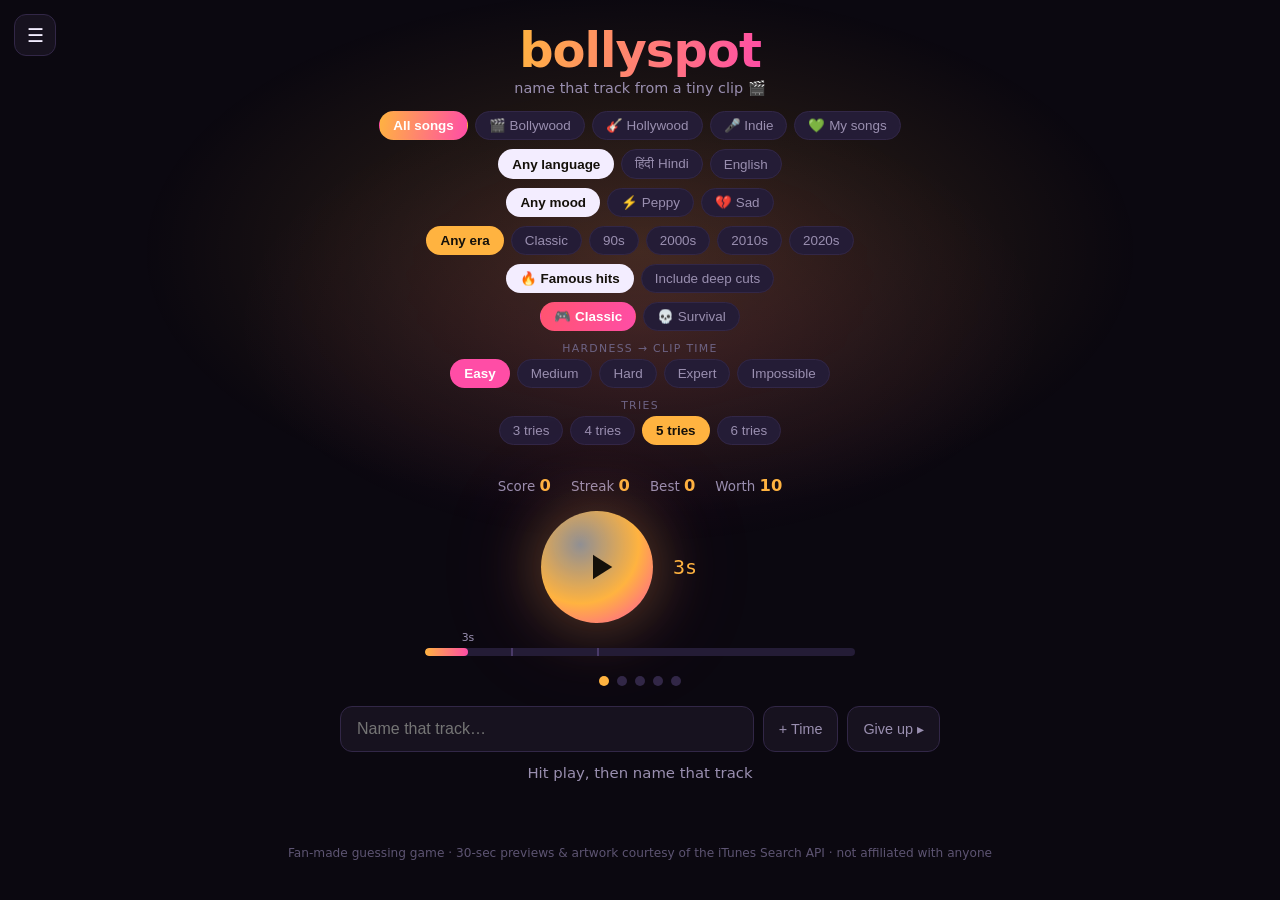
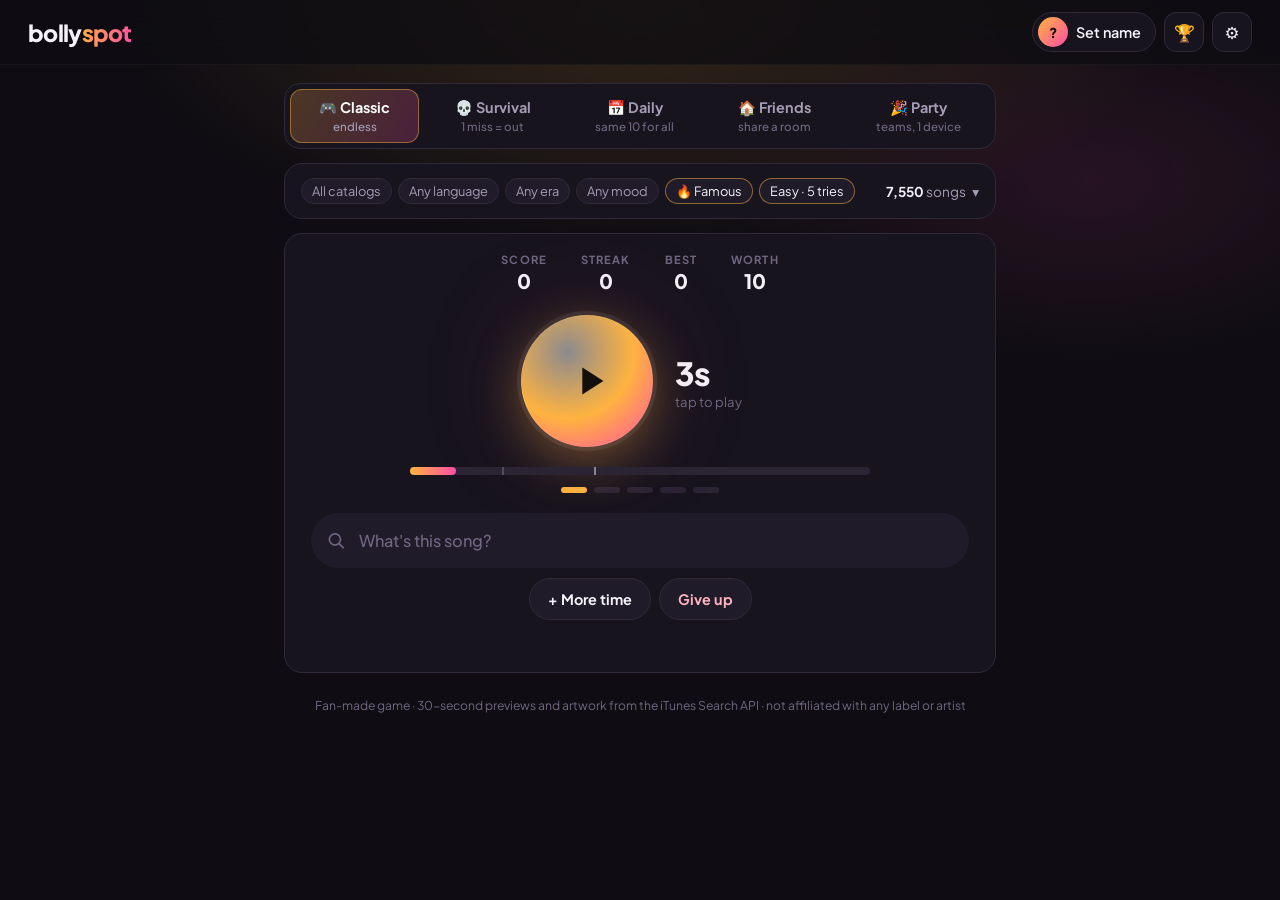
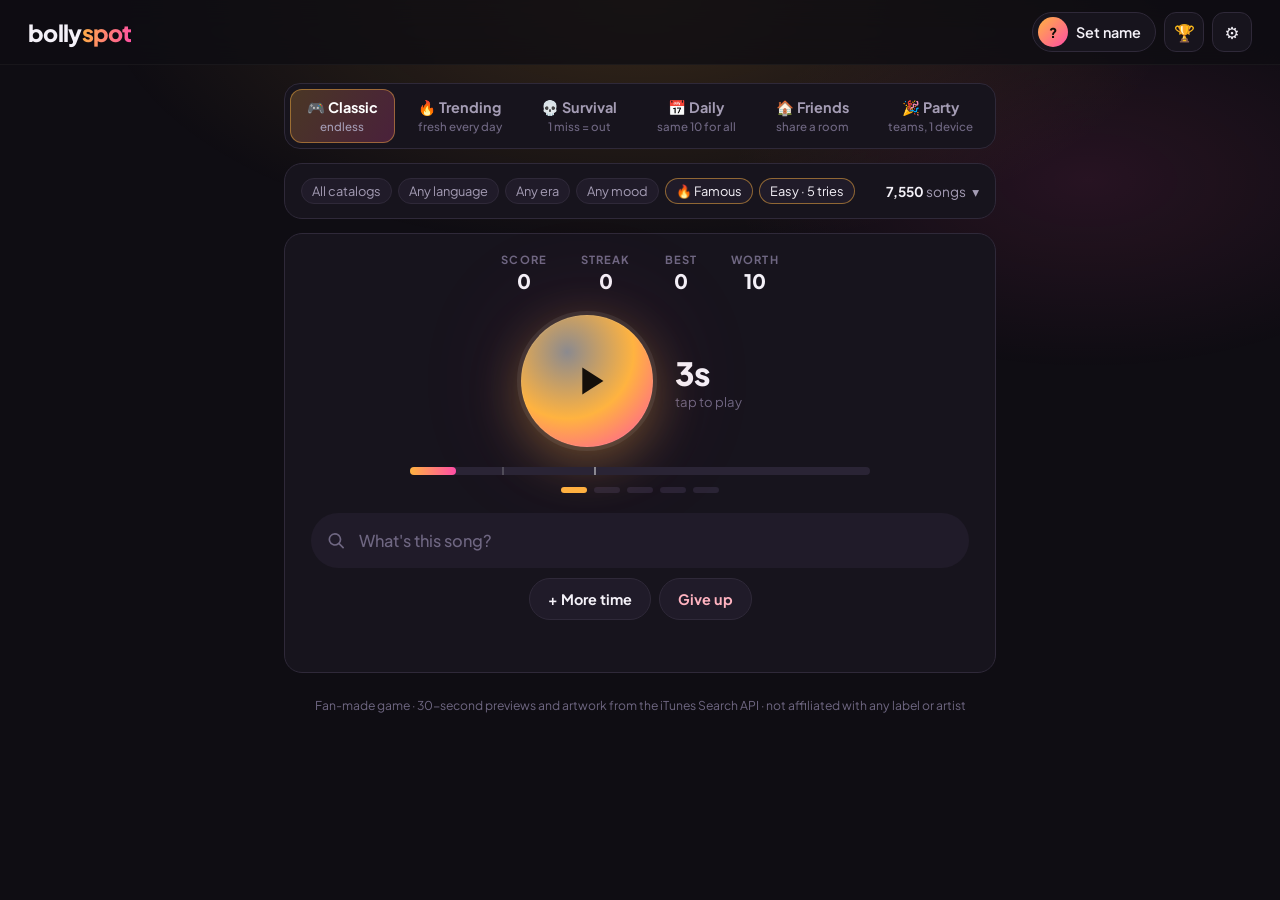
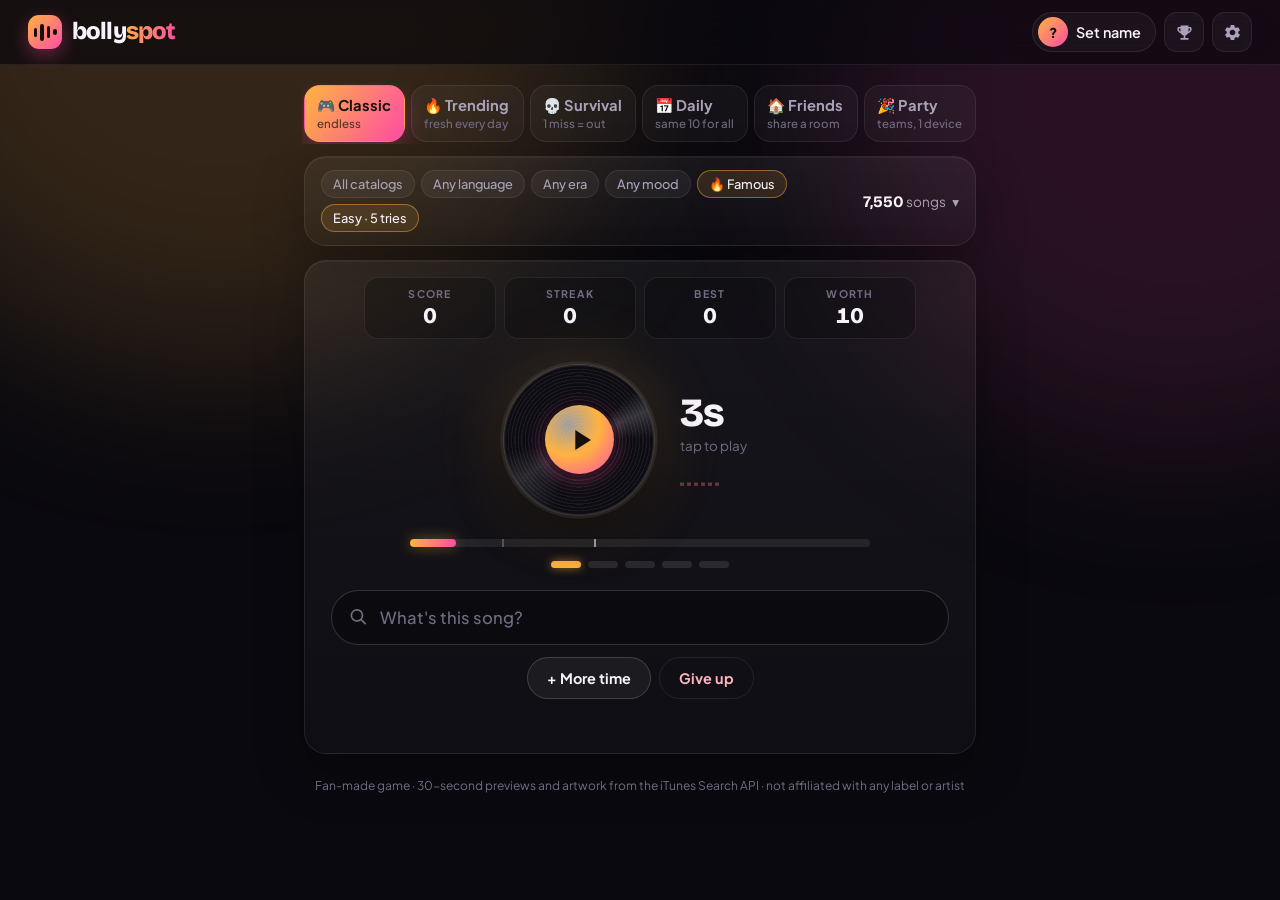
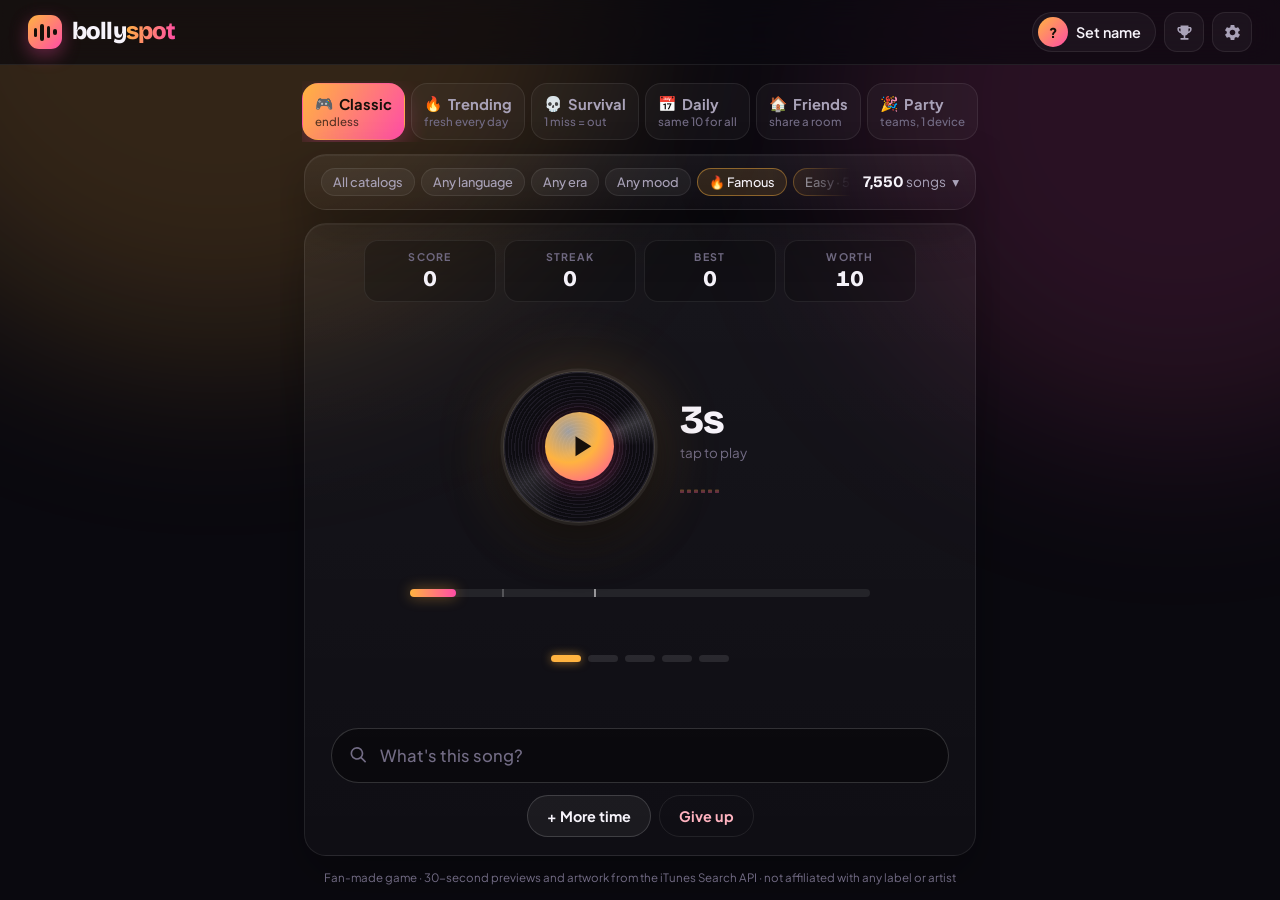
